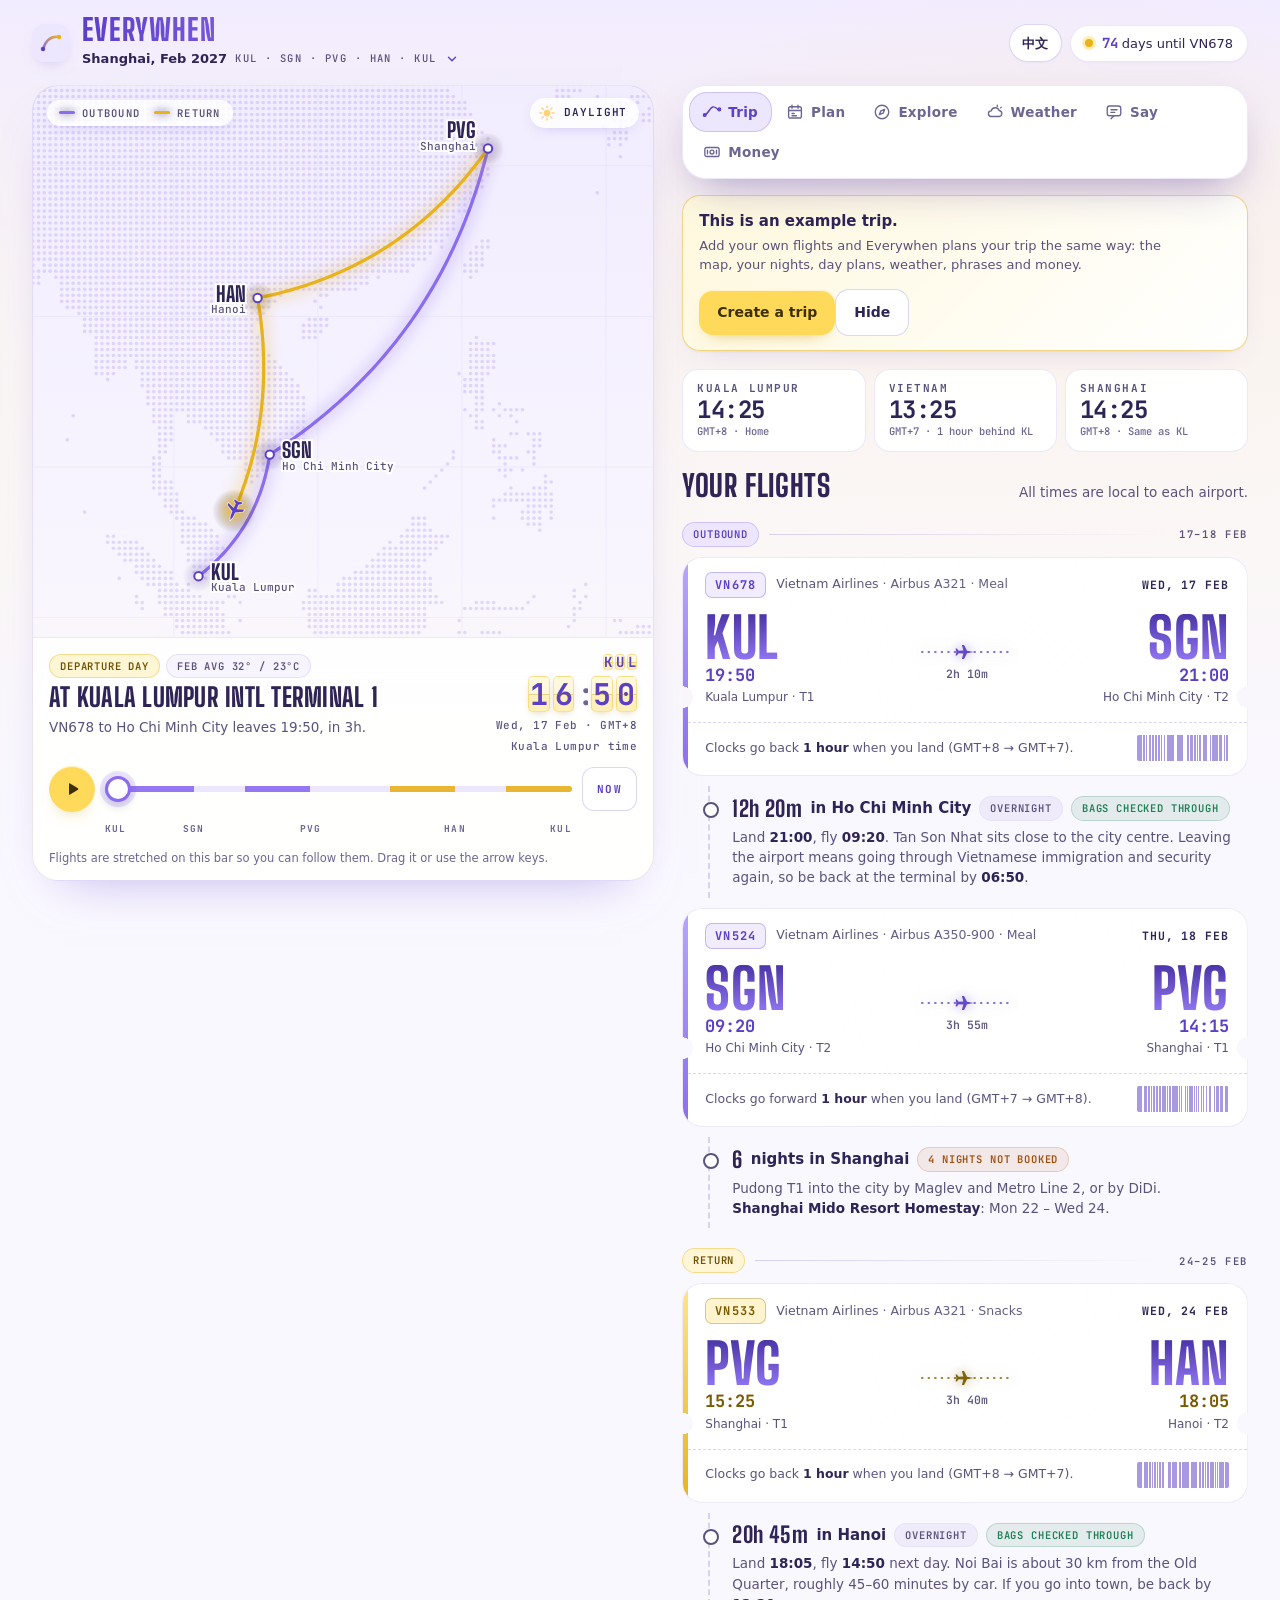
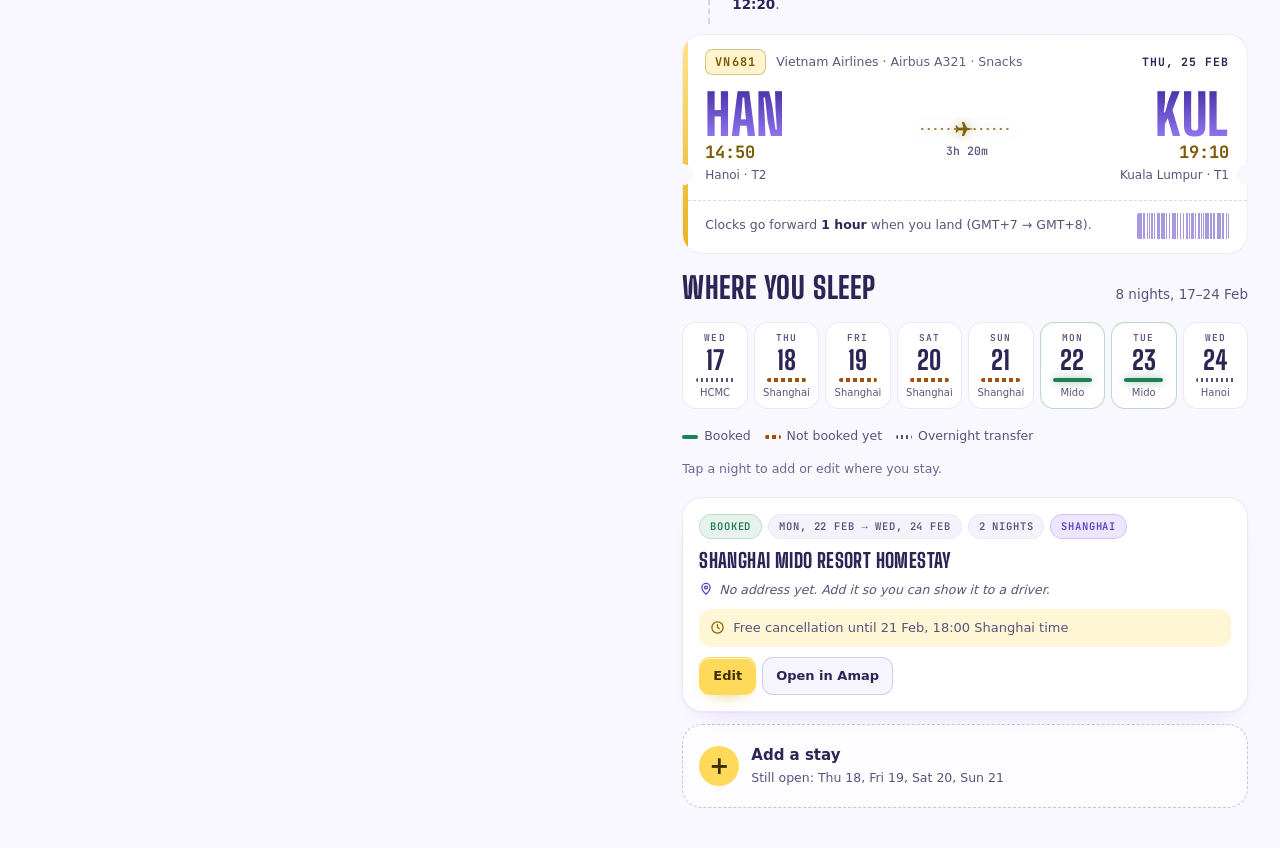
==== index.html @ 661fb52c "City guides: photos for most places, and guides retry when rate-limited - Wikipedia lookup also for " ====
<!doctype html>
<html lang="en">
<head>
<meta charset="utf-8">
<meta name="viewport" content="width=device-width, initial-scale=1, viewport-fit=cover">
<meta name="theme-color" content="#FAF8FF">
<meta name="apple-mobile-web-app-capable" content="yes">
<meta name="mobile-web-app-capable" content="yes">
<meta name="apple-mobile-web-app-title" content="Everywhen">
<meta name="apple-mobile-web-app-status-bar-style" content="default">
<link rel="manifest" href="manifest.webmanifest">
<link rel="apple-touch-icon" href="icons/apple-touch-icon.png">
<link rel="icon" type="image/png" sizes="192x192" href="icons/icon-192.png">
<style>:root{padding-top:env(safe-area-inset-top,0px)}[hidden]{display:none!important}img{max-width:100%}</style>
<title>Everywhen</title>
<meta name="description" content="An offline travel companion for KUL, Ho Chi Minh City, Shanghai and Hanoi.">
<style>
.leaflet-image-layer,.leaflet-layer,.leaflet-marker-icon,.leaflet-marker-shadow,.leaflet-pane,.leaflet-pane>canvas,.leaflet-pane>svg,.leaflet-tile,.leaflet-tile-container,.leaflet-zoom-box{position:absolute;left:0;top:0}.leaflet-container{overflow:hidden}.leaflet-marker-icon,.leaflet-marker-shadow,.leaflet-tile{-webkit-user-select:none;-moz-user-select:none;user-select:none;-webkit-user-drag:none}.leaflet-tile::selection{background:0 0}.leaflet-safari .leaflet-tile{image-rendering:-webkit-optimize-contrast}.leaflet-safari .leaflet-tile-container{width:1600px;height:1600px;-webkit-transform-origin:0 0}.leaflet-marker-icon,.leaflet-marker-shadow{display:block}.leaflet-container .leaflet-overlay-pane svg{max-width:none!important;max-height:none!important}.leaflet-container .leaflet-marker-pane img,.leaflet-container .leaflet-shadow-pane img,.leaflet-container .leaflet-tile,.leaflet-container .leaflet-tile-pane img,.leaflet-container img.leaflet-image-layer{max-width:none!important;max-height:none!important;width:auto;padding:0}.leaflet-container img.leaflet-tile{mix-blend-mode:plus-lighter}.leaflet-container.leaflet-touch-zoom{-ms-touch-action:pan-x pan-y;touch-action:pan-x pan-y}.leaflet-container.leaflet-touch-drag{-ms-touch-action:pinch-zoom;touch-action:none;touch-action:pinch-zoom}.leaflet-container.leaflet-touch-drag.leaflet-touch-zoom{-ms-touch-action:none;touch-action:none}.leaflet-container{-webkit-tap-highlight-color:transparent}.leaflet-container a{-webkit-tap-highlight-color:rgba(51,181,229,.4)}.leaflet-tile{filter:inherit;visibility:hidden}.leaflet-tile-loaded{visibility:inherit}.leaflet-zoom-box{width:0;height:0;-moz-box-sizing:border-box;box-sizing:border-box;z-index:800}.leaflet-overlay-pane svg{-moz-user-select:none}.leaflet-pane{z-index:400}.leaflet-tile-pane{z-index:200}.leaflet-overlay-pane{z-index:400}.leaflet-shadow-pane{z-index:500}.leaflet-marker-pane{z-index:600}.leaflet-tooltip-pane{z-index:650}.leaflet-popup-pane{z-index:700}.leaflet-map-pane canvas{z-index:100}.leaflet-map-pane svg{z-index:200}.leaflet-vml-shape{width:1px;height:1px}.lvml{behavior:url(#default#VML);display:inline-block;position:absolute}.leaflet-control{position:relative;z-index:800;pointer-events:visiblePainted;pointer-events:auto}.leaflet-bottom,.leaflet-top{position:absolute;z-index:1000;pointer-events:none}.leaflet-top{top:0}.leaflet-right{right:0}.leaflet-bottom{bottom:0}.leaflet-left{left:0}.leaflet-control{float:left;clear:both}.leaflet-right .leaflet-control{float:right}.leaflet-top .leaflet-control{margin-top:10px}.leaflet-bottom .leaflet-control{margin-bottom:10px}.leaflet-left .leaflet-control{margin-left:10px}.leaflet-right .leaflet-control{margin-right:10px}.leaflet-fade-anim .leaflet-popup{opacity:0;-webkit-transition:opacity .2s linear;-moz-transition:opacity .2s linear;transition:opacity .2s linear}.leaflet-fade-anim .leaflet-map-pane .leaflet-popup{opacity:1}.leaflet-zoom-animated{-webkit-transform-origin:0 0;-ms-transform-origin:0 0;transform-origin:0 0}svg.leaflet-zoom-animated{will-change:transform}.leaflet-zoom-anim .leaflet-zoom-animated{-webkit-transition:-webkit-transform .25s cubic-bezier(0,0,.25,1);-moz-transition:-moz-transform .25s cubic-bezier(0,0,.25,1);transition:transform .25s cubic-bezier(0,0,.25,1)}.leaflet-pan-anim .leaflet-tile,.leaflet-zoom-anim .leaflet-tile{-webkit-transition:none;-moz-transition:none;transition:none}.leaflet-zoom-anim .leaflet-zoom-hide{visibility:hidden}.leaflet-interactive{cursor:pointer}.leaflet-grab{cursor:-webkit-grab;cursor:-moz-grab;cursor:grab}.leaflet-crosshair,.leaflet-crosshair .leaflet-interactive{cursor:crosshair}.leaflet-control,.leaflet-popup-pane{cursor:auto}.leaflet-dragging .leaflet-grab,.leaflet-dragging .leaflet-grab .leaflet-interactive,.leaflet-dragging .leaflet-marker-draggable{cursor:move;cursor:-webkit-grabbing;cursor:-moz-grabbing;cursor:grabbing}.leaflet-image-layer,.leaflet-marker-icon,.leaflet-marker-shadow,.leaflet-pane>svg path,.leaflet-tile-container{pointer-events:none}.leaflet-image-layer.leaflet-interactive,.leaflet-marker-icon.leaflet-interactive,.leaflet-pane>svg path.leaflet-interactive,svg.leaflet-image-layer.leaflet-interactive path{pointer-events:visiblePainted;pointer-events:auto}.leaflet-container{background:#ddd;outline-offset:1px}.leaflet-container a{color:#0078a8}.leaflet-zoom-box{border:2px dotted #38f;background:rgba(255,255,255,.5)}.leaflet-container{font-family:"Helvetica Neue",Arial,Helvetica,sans-serif;font-size:12px;font-size:.75rem;line-height:1.5}.leaflet-bar{box-shadow:0 1px 5px rgba(0,0,0,.65);border-radius:4px}.leaflet-bar a{background-color:#fff;border-bottom:1px solid #ccc;width:26px;height:26px;line-height:26px;display:block;text-align:center;text-decoration:none;color:#000}.leaflet-bar a,.leaflet-control-layers-toggle{background-position:50% 50%;background-repeat:no-repeat;display:block}.leaflet-bar a:focus,.leaflet-bar a:hover{background-color:#f4f4f4}.leaflet-bar a:first-child{border-top-left-radius:4px;border-top-right-radius:4px}.leaflet-bar a:last-child{border-bottom-left-radius:4px;border-bottom-right-radius:4px;border-bottom:none}.leaflet-bar a.leaflet-disabled{cursor:default;background-color:#f4f4f4;color:#bbb}.leaflet-touch .leaflet-bar a{width:30px;height:30px;line-height:30px}.leaflet-touch .leaflet-bar a:first-child{border-top-left-radius:2px;border-top-right-radius:2px}.leaflet-touch .leaflet-bar a:last-child{border-bottom-left-radius:2px;border-bottom-right-radius:2px}.leaflet-control-zoom-in,.leaflet-control-zoom-out{font:bold 18px 'Lucida Console',Monaco,monospace;text-indent:1px}.leaflet-touch .leaflet-control-zoom-in,.leaflet-touch .leaflet-control-zoom-out{font-size:22px}.leaflet-control-layers{box-shadow:0 1px 5px rgba(0,0,0,.4);background:#fff;border-radius:5px}.leaflet-control-layers-toggle{background-image:url(images/layers.png);width:36px;height:36px}.leaflet-retina .leaflet-control-layers-toggle{background-image:url(images/layers-2x.png);background-size:26px 26px}.leaflet-touch .leaflet-control-layers-toggle{width:44px;height:44px}.leaflet-control-layers .leaflet-control-layers-list,.leaflet-control-layers-expanded .leaflet-control-layers-toggle{display:none}.leaflet-control-layers-expanded .leaflet-control-layers-list{display:block;position:relative}.leaflet-control-layers-expanded{padding:6px 10px 6px 6px;color:#333;background:#fff}.leaflet-control-layers-scrollbar{overflow-y:scroll;overflow-x:hidden;padding-right:5px}.leaflet-control-layers-selector{margin-top:2px;position:relative;top:1px}.leaflet-control-layers label{display:block;font-size:13px;font-size:1.08333em}.leaflet-control-layers-separator{height:0;border-top:1px solid #ddd;margin:5px -10px 5px -6px}.leaflet-default-icon-path{background-image:url(images/marker-icon.png)}.leaflet-container .leaflet-control-attribution{background:#fff;background:rgba(255,255,255,.8);margin:0}.leaflet-control-attribution,.leaflet-control-scale-line{padding:0 5px;color:#333;line-height:1.4}.leaflet-control-attribution a{text-decoration:none}.leaflet-control-attribution a:focus,.leaflet-control-attribution a:hover{text-decoration:underline}.leaflet-attribution-flag{display:inline!important;vertical-align:baseline!important;width:1em;height:.6669em}.leaflet-left .leaflet-control-scale{margin-left:5px}.leaflet-bottom .leaflet-control-scale{margin-bottom:5px}.leaflet-control-scale-line{border:2px solid #777;border-top:none;line-height:1.1;padding:2px 5px 1px;white-space:nowrap;-moz-box-sizing:border-box;box-sizing:border-box;background:rgba(255,255,255,.8);text-shadow:1px 1px #fff}.leaflet-control-scale-line:not(:first-child){border-top:2px solid #777;border-bottom:none;margin-top:-2px}.leaflet-control-scale-line:not(:first-child):not(:last-child){border-bottom:2px solid #777}.leaflet-touch .leaflet-bar,.leaflet-touch .leaflet-control-attribution,.leaflet-touch .leaflet-control-layers{box-shadow:none}.leaflet-touch .leaflet-bar,.leaflet-touch .leaflet-control-layers{border:2px solid rgba(0,0,0,.2);background-clip:padding-box}.leaflet-popup{position:absolute;text-align:center;margin-bottom:20px}.leaflet-popup-content-wrapper{padding:1px;text-align:left;border-radius:12px}.leaflet-popup-content{margin:13px 24px 13px 20px;line-height:1.3;font-size:13px;font-size:1.08333em;min-height:1px}.leaflet-popup-content p{margin:17px 0;margin:1.3em 0}.leaflet-popup-tip-container{width:40px;height:20px;position:absolute;left:50%;margin-top:-1px;margin-left:-20px;overflow:hidden;pointer-events:none}.leaflet-popup-tip{width:17px;height:17px;padding:1px;margin:-10px auto 0;pointer-events:auto;-webkit-transform:rotate(45deg);-moz-transform:rotate(45deg);-ms-transform:rotate(45deg);transform:rotate(45deg)}.leaflet-popup-content-wrapper,.leaflet-popup-tip{background:#fff;color:#333;box-shadow:0 3px 14px rgba(0,0,0,.4)}.leaflet-container a.leaflet-popup-close-button{position:absolute;top:0;right:0;border:none;text-align:center;width:24px;height:24px;font:16px/24px Tahoma,Verdana,sans-serif;color:#757575;text-decoration:none;background:0 0}.leaflet-container a.leaflet-popup-close-button:focus,.leaflet-container a.leaflet-popup-close-button:hover{color:#585858}.leaflet-popup-scrolled{overflow:auto}.leaflet-oldie .leaflet-popup-content-wrapper{-ms-zoom:1}.leaflet-oldie .leaflet-popup-tip{width:24px;margin:0 auto}.leaflet-oldie .leaflet-control-layers,.leaflet-oldie .leaflet-control-zoom,.leaflet-oldie .leaflet-popup-content-wrapper,.leaflet-oldie .leaflet-popup-tip{border:1px solid #999}.leaflet-div-icon{background:#fff;border:1px solid #666}.leaflet-tooltip{position:absolute;padding:6px;background-color:#fff;border:1px solid #fff;border-radius:3px;color:#222;white-space:nowrap;-webkit-user-select:none;-moz-user-select:none;-ms-user-select:none;user-select:none;pointer-events:none;box-shadow:0 1px 3px rgba(0,0,0,.4)}.leaflet-tooltip.leaflet-interactive{cursor:pointer;pointer-events:auto}.leaflet-tooltip-bottom:before,.leaflet-tooltip-left:before,.leaflet-tooltip-right:before,.leaflet-tooltip-top:before{position:absolute;pointer-events:none;border:6px solid transparent;background:0 0;content:""}.leaflet-tooltip-bottom{margin-top:6px}.leaflet-tooltip-top{margin-top:-6px}.leaflet-tooltip-bottom:before,.leaflet-tooltip-top:before{left:50%;margin-left:-6px}.leaflet-tooltip-top:before{bottom:0;margin-bottom:-12px;border-top-color:#fff}.leaflet-tooltip-bottom:before{top:0;margin-top:-12px;margin-left:-6px;border-bottom-color:#fff}.leaflet-tooltip-left{margin-left:-6px}.leaflet-tooltip-right{margin-left:6px}.leaflet-tooltip-left:before,.leaflet-tooltip-right:before{top:50%;margin-top:-6px}.leaflet-tooltip-left:before{right:0;margin-right:-12px;border-left-color:#fff}.leaflet-tooltip-right:before{left:0;margin-left:-12px;border-right-color:#fff}@media print{.leaflet-control{-webkit-print-color-adjust:exact;print-color-adjust:exact}}
@font-face{font-family:"Big Shoulders Display";src:url([data-uri]) format("woff2");font-weight:100 900;font-display:swap}
@font-face{font-family:"JetBrains Mono";src:url([data-uri]) format("woff2");font-weight:100 800;font-display:swap}
@property --sky-top{syntax:"<color>";inherits:true;initial-value:#D8CFFA}
@property --sky-bot{syntax:"<color>";inherits:true;initial-value:#F1ECFF}
@property --sun-glow{syntax:"<color>";inherits:true;initial-value:rgba(255,200,220,0)}

/* One deliberate world: "Lilac & Butter" — a light, clean app in soft purple and pale yellow, with a butter-yellow flip board. */
:root{
  color-scheme:light;
  --bg:#FAF8FF;
  --glass:rgba(255,255,255,.94); --glass-2:rgba(255,255,255,.82); --glass-3:rgba(139,108,240,.07);
  --line:rgba(120,96,210,.14); --line-2:rgba(120,96,210,.26);
  --ink:#2E2455; --muted:#5B527C; --dim:#6E6592;
  --out:#5B3FC4; --out-2:#9B7CF5; --out-soft:rgba(139,108,240,.12);
  --ret:#7A5A00; --ret-2:#FFD95A; --ret-soft:rgba(255,217,90,.3);
  --gold:#FFD95A; --gold-deep:#E8B21A; --lilac:#EDE6FF; --lilac-2:#DDD1FF; --butter:#FFF6D6;
  --plum:#5B3FC4; --plum-2:#8B6CF0;
  --route-out:#8B6CF0; --route-ret:#E8B21A;
  --good:#1D7F53; --good-soft:rgba(29,127,83,.1); --warn:#A34E0A; --warn-soft:rgba(163,78,10,.09);
  --focus:#6B4EE0; --scrim:rgba(46,36,85,.35);
  --sea:rgba(0,0,0,0); --land:rgba(139,108,240,.22); --grid:rgba(139,108,240,.07); --surface:#FFFFFF;
  --sky-top:#F1ECFF; --sky-bot:#FFFDF7; --sun-glow:rgba(255,230,150,0); --night:0;
  --shadow:0 1px 2px rgba(46,36,85,.04),0 12px 30px -18px rgba(120,96,210,.3);
  --f-sans:system-ui,-apple-system,"Segoe UI Variable Text","Segoe UI",Roboto,"Helvetica Neue",Arial,"PingFang SC","Microsoft YaHei",sans-serif;
  --f-display:"Big Shoulders Display","Arial Narrow","Roboto Condensed",system-ui,sans-serif;
  --f-mono:"JetBrains Mono",ui-monospace,"SF Mono","Cascadia Mono",Consolas,monospace;
  --f-cjk:"PingFang SC","Hiragino Sans GB","Microsoft YaHei","Noto Sans CJK SC","Source Han Sans SC",sans-serif;
  --r:18px; --ease:cubic-bezier(.2,.8,.2,1); --spring:cubic-bezier(.34,1.56,.64,1);
}
*{box-sizing:border-box}
html,body{height:100%}
body{margin:0;background:var(--bg);color:var(--ink);font:15px/1.5 var(--f-sans);-webkit-font-smoothing:antialiased;-webkit-tap-highlight-color:transparent;overflow-x:hidden}
button,input,textarea,select{font:inherit;color:inherit}
button{cursor:pointer}
:focus-visible{outline:2px solid var(--focus);outline-offset:3px;border-radius:8px}
h1,h2,h3{margin:0;text-wrap:balance}
p{margin:0}
::selection{background:rgba(122,79,224,.35)}
.mono{font-family:var(--f-mono);font-variant-numeric:tabular-nums}
.eyebrow{font:600 10.5px/1.2 var(--f-mono);letter-spacing:.16em;text-transform:uppercase;color:var(--muted)}
.sr{position:absolute;width:1px;height:1px;overflow:hidden;clip:rect(0 0 0 0);white-space:nowrap}

/* ---------- living sky ---------- */
.sky{position:fixed;inset:0;z-index:0;pointer-events:none;background:linear-gradient(180deg,var(--sky-top) 0%,var(--sky-bot) 62%,#EFE9FE 100%);transition:--sky-top 1.2s var(--ease),--sky-bot 1.2s var(--ease),--sun-glow 1.2s var(--ease)}
.sky.live{transition:none}
.sky::before{content:"";position:absolute;inset:0;background:radial-gradient(60% 45% at var(--sun-x,75%) var(--sun-y,18%),var(--sun-glow),transparent 70%)}
.sky::after{content:"";position:absolute;inset:0;background:radial-gradient(120% 70% at 50% 110%,rgba(239,233,254,.9),transparent 60%),linear-gradient(180deg,transparent 40%,rgba(239,233,254,.55))}
#stars{position:absolute;inset:0;width:100%;height:100%;opacity:var(--night);transition:opacity 1.2s var(--ease)}
.twinkle{position:absolute;width:2px;height:2px;border-radius:50%;background:#fff;box-shadow:0 0 6px 1px rgba(255,255,255,.7);opacity:calc(var(--night) * .9);animation:tw 3.2s ease-in-out infinite}
@keyframes tw{0%,100%{transform:scale(.6);opacity:calc(var(--night) * .25)}50%{transform:scale(1.25);opacity:calc(var(--night) * .95)}}
#fx{position:fixed;inset:0;width:100%;height:100%;pointer-events:none;z-index:80}

/* ---------- shell ---------- */
.app{position:relative;z-index:1;max-width:1440px;margin:0 auto;padding-inline:16px;padding-block:0 calc(104px + env(safe-area-inset-bottom,0px))}
.top{display:flex;align-items:center;justify-content:space-between;gap:12px;padding-block:16px 14px;flex-wrap:wrap}
.brand{display:flex;align-items:center;gap:12px;min-width:0}
.mark{width:38px;height:38px;flex:none;border-radius:12px;background:linear-gradient(145deg,rgba(122,79,224,.22),rgba(224,161,0,.18));border:1px solid var(--line-2);display:grid;place-items:center;box-shadow:0 8px 24px -8px rgba(179,90,217,.55)}
.mark svg{width:24px;height:24px}
.brand h1{font:800 30px/.9 var(--f-display);letter-spacing:.04em;text-transform:uppercase;background:linear-gradient(90deg,#5B3FC4 0%,#8B6CF0 65%,#C9A227 100%);-webkit-background-clip:text;background-clip:text;color:transparent}
.brand .route{display:block;font:500 10.5px/1.4 var(--f-mono);color:var(--muted);letter-spacing:.14em;margin-top:3px}
.count{display:inline-flex;align-items:center;gap:9px;padding:8px 14px;border-radius:999px;background:var(--glass);border:1px solid var(--line);backdrop-filter:blur(16px) saturate(140%);-webkit-backdrop-filter:blur(16px) saturate(140%);font-size:13px;white-space:nowrap}
.count .dot{width:8px;height:8px;border-radius:50%;background:var(--out);box-shadow:0 0 0 0 rgba(122,79,224,.6);animation:ping 2.2s var(--ease) infinite}
@keyframes ping{0%{box-shadow:0 0 0 0 rgba(122,79,224,.55)}70%,100%{box-shadow:0 0 0 10px rgba(122,79,224,0)}}
.count b{font:700 14px/1 var(--f-mono);color:var(--out)}

.layout{display:grid;gap:18px}
.side{min-width:0}
.panel{display:grid;gap:18px;min-width:0}
.panel[hidden]{display:none!important}
.panel.enter>*{animation:rise .5s var(--ease) both;animation-delay:calc(min(var(--i,0),8) * 45ms)}
@keyframes rise{from{opacity:0;transform:translateY(14px)}to{opacity:1;transform:none}}

.glass{background:var(--glass);border:1px solid var(--line);border-radius:var(--r);backdrop-filter:blur(18px) saturate(140%);-webkit-backdrop-filter:blur(18px) saturate(140%);box-shadow:var(--shadow)}

/* ---------- stage (map) ---------- */
.stage{position:relative;border:1px solid var(--line);border-radius:26px;overflow:hidden;display:flex;flex-direction:column;background:linear-gradient(180deg,rgba(104,72,200,.03),rgba(255,255,255,0.7));box-shadow:0 30px 80px -30px rgba(64,38,140,0.36),0 1px 0 rgba(255,255,255,.08) inset}
.map-wrap{position:relative;height:clamp(320px,54vh,470px)}
#map{position:absolute;inset:0;width:100%;height:100%;display:block}
.map-legend{position:absolute;left:14px;top:14px;display:flex;gap:14px;font:600 10.5px/1 var(--f-mono);letter-spacing:.12em;text-transform:uppercase;color:var(--muted);pointer-events:none;padding:8px 12px;border-radius:999px;background:rgba(42,27,85,.45);backdrop-filter:blur(8px);-webkit-backdrop-filter:blur(8px)}
.map-legend span{display:inline-flex;align-items:center;gap:7px}
.map-legend i{width:16px;height:3px;border-radius:2px;display:inline-block;box-shadow:0 0 8px currentColor}
.sunmoon{position:absolute;right:14px;top:12px;display:flex;align-items:center;gap:8px;padding:6px 12px 6px 8px;border-radius:999px;background:rgba(42,27,85,.45);backdrop-filter:blur(8px);-webkit-backdrop-filter:blur(8px);font:600 11px/1 var(--f-mono);letter-spacing:.08em;color:var(--ink);text-transform:uppercase}
.sunmoon svg{width:18px;height:18px}
.readout{background:var(--glass);backdrop-filter:blur(22px) saturate(150%);-webkit-backdrop-filter:blur(22px) saturate(150%);border-top:1px solid var(--line);padding:16px 16px 12px;display:grid;gap:12px}
.ro-head{display:flex;justify-content:space-between;align-items:flex-start;gap:14px}
.ro-phase{display:flex;align-items:center;gap:6px;flex-wrap:wrap}
.ro-title{font:800 26px/1.02 var(--f-display);letter-spacing:.01em;text-transform:uppercase}
.ro-sub{color:var(--muted);font-size:13.5px}
.board{flex:none;display:grid;justify-items:end;gap:6px}
.flap{display:flex;gap:3px}
.flap .c{position:relative;width:.72em;height:1.18em;display:grid;place-items:center;font:700 30px/1 var(--f-mono);color:#FFC93C;background:linear-gradient(180deg,#170C3F 0 49%,#0E0729 51% 100%);border-radius:5px;box-shadow:0 1px 0 rgba(255,255,255,.08) inset,0 4px 10px -4px rgba(64,38,140,0.36);overflow:hidden}
.flap .c::after{content:"";position:absolute;left:0;right:0;top:50%;height:1px;background:rgba(0,0,0,.55);box-shadow:0 1px 0 rgba(255,255,255,.05)}
.flap .c.sep{width:.36em;background:none;box-shadow:none;color:var(--muted)}
.flap .c.sep::after{display:none}
.flap .c.go{animation:flap .16s var(--ease)}
@keyframes flap{0%{transform:perspective(200px) rotateX(0);filter:brightness(1)}50%{transform:perspective(200px) rotateX(-80deg);filter:brightness(1.8)}100%{transform:perspective(200px) rotateX(0);filter:brightness(1)}}
.board .small{font:500 11px/1.4 var(--f-mono);color:var(--muted);text-align:right;letter-spacing:.04em}
.scrub-row{display:flex;align-items:center;gap:10px}
.icon-btn{flex:none;width:46px;height:46px;border-radius:50%;border:0;background:linear-gradient(145deg,var(--out),var(--out-2));display:grid;place-items:center;color:#FFFFFF;box-shadow:0 10px 26px -8px rgba(179,90,217,.75),0 1px 0 rgba(255,255,255,.4) inset;transition:transform .2s var(--spring)}
.icon-btn:hover{transform:scale(1.06)}
.icon-btn:active{transform:scale(.94)}
.icon-btn svg{width:18px;height:18px}
.text-btn{flex:none;height:44px;padding:0 14px;border-radius:12px;border:1px solid var(--line-2);background:var(--glass-3);font:700 11px/1 var(--f-mono);letter-spacing:.14em;text-transform:uppercase;color:var(--ink);transition:background .2s}
.text-btn:hover{background:rgba(104,72,200,.1)}
.track{position:relative;flex:1;min-width:0;height:44px}
.track-bar{position:absolute;left:0;right:0;top:19px;height:6px;border-radius:3px;background:rgba(104,72,200,.1);overflow:hidden}
.track-bar i{position:absolute;top:0;bottom:0;opacity:.9}
.track-bar b{position:absolute;left:0;top:0;bottom:0;width:var(--p,0%);background:linear-gradient(90deg,rgba(104,72,200,.0),rgba(104,72,200,.35));pointer-events:none}
#scrub{position:absolute;inset:0;width:100%;height:100%;margin:0;background:transparent;-webkit-appearance:none;appearance:none;cursor:grab;touch-action:pan-y}
#scrub:active{cursor:grabbing}
#scrub::-webkit-slider-runnable-track{height:44px;background:transparent}
#scrub::-moz-range-track{height:44px;background:transparent}
#scrub::-webkit-slider-thumb{-webkit-appearance:none;width:26px;height:26px;margin-top:9px;border-radius:50%;background:radial-gradient(circle at 35% 30%,#fff,#E9ECFF 60%,#C9CFF5);border:0;box-shadow:0 0 0 5px rgba(255,255,255,.14),0 6px 16px rgba(64,38,140,0.225)}
#scrub::-moz-range-thumb{width:24px;height:24px;border-radius:50%;background:#fff;border:0;box-shadow:0 0 0 5px rgba(255,255,255,.14),0 6px 16px rgba(64,38,140,0.225)}
#scrub:focus-visible{outline:none}
#scrub:focus-visible::-webkit-slider-thumb{box-shadow:0 0 0 5px var(--focus)}
#scrub:focus-visible::-moz-range-thumb{box-shadow:0 0 0 5px var(--focus)}
.ticks{position:relative;height:14px;font:700 9.5px/1 var(--f-mono);letter-spacing:.12em;color:var(--dim)}
.ticks span{position:absolute;top:0;transform:translateX(-50%);white-space:nowrap}
.ticks span:first-child{transform:none}
.ticks span:last-child{transform:translateX(-100%)}
.scale-note{font-size:11.5px;color:var(--dim)}

/* ---------- chips ---------- */
.chip{display:inline-flex;align-items:center;gap:6px;padding:4px 10px;border-radius:999px;font:600 10.5px/1.4 var(--f-mono);letter-spacing:.08em;text-transform:uppercase;background:rgba(104,72,200,.07);color:var(--muted);white-space:nowrap;border:1px solid rgba(104,72,200,.05)}
.chip.out{background:var(--out-soft);color:var(--out);border-color:rgba(122,79,224,.2)}
.chip.ret{background:var(--ret-soft);color:var(--ret);border-color:rgba(224,161,0,.2)}
.chip.good{background:var(--good-soft);color:var(--good);border-color:rgba(29,127,83,.2)}
.chip.warn{background:var(--warn-soft);color:var(--warn);border-color:rgba(165,86,10,.2)}

/* ---------- clocks ---------- */
.clocks{display:grid;grid-template-columns:repeat(3,1fr);gap:8px}
.clock{padding:12px 14px;display:grid;gap:2px;min-width:0;background:var(--glass);border:1px solid var(--line);border-radius:16px;backdrop-filter:blur(16px);-webkit-backdrop-filter:blur(16px);position:relative;overflow:hidden}
.clock::before{content:"";position:absolute;right:-18px;top:-18px;width:60px;height:60px;border-radius:50%;background:var(--cg,rgba(122,79,224,.18));filter:blur(14px)}
.clock .t{font:700 24px/1.1 var(--f-mono);letter-spacing:-.02em;font-variant-numeric:tabular-nums}
.clock .n{font:700 11px/1.2 var(--f-mono);letter-spacing:.14em;text-transform:uppercase;color:var(--muted);white-space:nowrap;overflow:hidden;text-overflow:ellipsis}
.clock .d{font:500 10.5px/1.3 var(--f-mono);color:var(--dim)}

/* ---------- section heads ---------- */
.sec-head{display:flex;align-items:baseline;justify-content:space-between;gap:12px;flex-wrap:wrap}
.sec-head h2{font:800 30px/1 var(--f-display);letter-spacing:.02em;text-transform:uppercase}
.sec-head p{color:var(--muted);font-size:13.5px}

/* ---------- boarding passes ---------- */
.journey{display:grid;gap:10px}
.dir-label{display:flex;align-items:center;gap:10px;margin-top:10px}
.dir-label .line{flex:1;height:1px;background:linear-gradient(90deg,var(--line-2),transparent)}
.pass{--c:var(--out);--c2:var(--out-2);--cs:var(--out-soft);position:relative;border-radius:20px;background:var(--glass);border:1px solid var(--line);backdrop-filter:blur(18px) saturate(150%);-webkit-backdrop-filter:blur(18px) saturate(150%);box-shadow:var(--shadow);overflow:hidden;transform-style:preserve-3d;transition:transform .5s var(--ease),box-shadow .3s;
  -webkit-mask:radial-gradient(circle 11px at 0 64%,#0000 98%,#000) left/51% 100% no-repeat,radial-gradient(circle 11px at 100% 64%,#0000 98%,#000) right/51% 100% no-repeat;
  mask:radial-gradient(circle 11px at 0 64%,#0000 98%,#000) left/51% 100% no-repeat,radial-gradient(circle 11px at 100% 64%,#0000 98%,#000) right/51% 100% no-repeat}
.pass.ret{--c:var(--ret);--c2:var(--ret-2);--cs:var(--ret-soft)}
.pass::before{content:"";position:absolute;inset:0 auto 0 0;width:5px;background:linear-gradient(180deg,var(--c),var(--c2))}
.pass::after{content:"";position:absolute;inset:0;background:radial-gradient(420px circle at var(--mx,50%) var(--my,0%),rgba(255,255,255,.13),transparent 45%),linear-gradient(115deg,transparent 30%,rgba(255,255,255,.06) 45%,transparent 60%);opacity:var(--sheen,.5);pointer-events:none;transition:opacity .3s}
.pass:hover{--sheen:1}
.pass-top{display:flex;align-items:center;gap:10px;padding:14px 18px 12px 22px;flex-wrap:wrap}
.pass-top .flt{font:700 12px/1 var(--f-mono);letter-spacing:.1em;color:var(--c);background:var(--cs);padding:6px 9px;border-radius:7px;border:1px solid color-mix(in srgb,var(--c) 30%,transparent)}
.pass-top .meta{color:var(--muted);font-size:12.5px;flex:1;min-width:140px}
.pass-top .date{font:700 11.5px/1 var(--f-mono);color:var(--ink);letter-spacing:.08em;text-transform:uppercase}
.pass-main{display:grid;grid-template-columns:1fr auto 1fr;align-items:center;gap:10px;padding:4px 18px 16px 22px}
.pt{display:grid;gap:3px;min-width:0}
.pt.r{text-align:right}
.iata{font:800 56px/.86 var(--f-display);letter-spacing:.01em;background:linear-gradient(180deg,#4B35A8,#9277F2);-webkit-background-clip:text;background-clip:text;color:transparent}
.pt .time{font:700 17px/1.2 var(--f-mono);font-variant-numeric:tabular-nums;color:var(--c)}
.pt .where{font-size:12px;color:var(--muted)}
.mid{display:grid;justify-items:center;gap:5px;color:var(--c);min-width:74px}
.mid svg{width:96px;height:22px;max-width:100%;filter:drop-shadow(0 0 6px color-mix(in srgb,var(--c) 60%,transparent))}
.mid span{font:600 11.5px/1 var(--f-mono);color:var(--muted)}
.pass-foot{display:flex;gap:12px;align-items:center;justify-content:space-between;padding:12px 18px 14px 22px;border-top:1px dashed var(--line-2);font-size:12.5px;color:var(--muted)}
.pass-foot b{color:var(--ink);font-weight:600}
.barcode{flex:none;height:26px;width:92px;opacity:.75;background:var(--bc);background-size:100% 100%;border-radius:2px}

.hop{margin-left:26px;padding:10px 16px 10px 22px;border-left:2px dashed var(--line-2);display:grid;gap:6px;position:relative}
.hop::before{content:"";position:absolute;left:-7px;top:16px;width:12px;height:12px;border-radius:50%;background:var(--bg);border:2px solid var(--muted)}
.hop-title{display:flex;align-items:center;gap:8px;flex-wrap:wrap;font-weight:650}
.hop-title .mono{font:800 22px/1 var(--f-display);letter-spacing:.02em}
.hop p{font-size:13.5px;color:var(--muted);max-width:62ch}
.hop p b{color:var(--ink);font-weight:600}

/* ---------- stays ---------- */
.nights{display:grid;grid-template-columns:repeat(8,minmax(0,1fr));gap:6px}
.night{border-radius:14px;padding:10px 4px 9px;border:1px solid var(--line);background:var(--glass);backdrop-filter:blur(14px);-webkit-backdrop-filter:blur(14px);display:grid;gap:5px;justify-items:center;text-align:center;min-width:0;position:relative;overflow:hidden}
.night .dd{font:800 26px/1 var(--f-display)}
.night .dw{font:600 9.5px/1 var(--f-mono);letter-spacing:.12em;text-transform:uppercase;color:var(--muted)}
.night .st{width:70%;height:4px;border-radius:2px;background:var(--line)}
.night.booked{border-color:rgba(29,127,83,.3)}
.night.booked .st{background:var(--good);box-shadow:0 0 10px var(--good)}
.night.open .st{background:repeating-linear-gradient(90deg,var(--warn) 0 4px,transparent 4px 7px)}
.night.transit .st{background:repeating-linear-gradient(90deg,var(--muted) 0 2px,transparent 2px 5px)}
.night .pl{font-size:10px;color:var(--muted);line-height:1.2;overflow:hidden;text-overflow:ellipsis;white-space:nowrap;max-width:100%}
.legend{display:flex;gap:14px;flex-wrap:wrap;font-size:12.5px;color:var(--muted)}
.legend span{display:inline-flex;gap:6px;align-items:center}
.legend i{width:16px;height:4px;border-radius:2px;display:inline-block}

/* ---------- segmented controls ---------- */
.seg{position:relative;display:inline-flex;padding:4px;border-radius:14px;background:rgba(104,72,200,.06);border:1px solid var(--line);gap:2px;flex-wrap:wrap;backdrop-filter:blur(12px);-webkit-backdrop-filter:blur(12px)}
.seg button{position:relative;border:0;background:transparent;padding:9px 15px;border-radius:10px;font-weight:600;font-size:14px;color:var(--muted);transition:color .2s,background .25s var(--ease);min-height:40px}
.seg button:hover{color:var(--ink)}
.seg button[aria-pressed="true"]{background:linear-gradient(180deg,rgba(104,72,200,.16),rgba(104,72,200,.08));color:var(--ink);box-shadow:0 1px 0 rgba(255,255,255,.18) inset,0 6px 16px -8px rgba(64,38,140,0.315)}

/* ---------- forms & buttons ---------- */
.addr{padding:18px;display:grid;gap:12px}
.addr-grid{display:grid;gap:10px}
.field{display:grid;gap:6px}
.field label{font:600 10.5px/1.2 var(--f-mono);letter-spacing:.12em;text-transform:uppercase;color:var(--muted)}
.field input,.field textarea{width:100%;padding:12px 14px;border-radius:12px;border:1px solid var(--line-2);background:rgba(255,255,255,0.7);font-size:15px;transition:border-color .2s,box-shadow .2s}
.field textarea{min-height:68px;resize:vertical;font-family:var(--f-cjk),var(--f-sans)}
.field input:focus,.field textarea:focus{outline:none;border-color:var(--out);box-shadow:0 0 0 4px var(--out-soft)}
.hint{font-size:12.5px;color:var(--dim)}
.btn{display:inline-flex;align-items:center;justify-content:center;gap:8px;padding:12px 18px;min-height:44px;border-radius:14px;border:0;background:linear-gradient(145deg,var(--out),var(--out-2));color:#FFFFFF;font-weight:700;font-size:14px;box-shadow:0 10px 26px -10px rgba(179,90,217,.8),0 1px 0 rgba(255,255,255,.35) inset;transition:transform .2s var(--spring),filter .2s}
.btn:hover{filter:brightness(1.06)}
.btn:active{transform:scale(.96)}
.btn:disabled{opacity:.4;cursor:not-allowed;box-shadow:none}
.btn.ghost{background:rgba(104,72,200,.08);color:var(--ink);box-shadow:0 1px 0 rgba(255,255,255,.1) inset;border:1px solid var(--line)}
.btn svg{width:18px;height:18px}
.sbtn{display:inline-flex;align-items:center;gap:6px;min-height:38px;padding:0 13px;border-radius:11px;border:1px solid var(--line-2);background:rgba(104,72,200,.06);font-size:13px;font-weight:600;color:var(--ink);transition:background .2s,transform .2s var(--spring)}
.sbtn:hover{background:rgba(104,72,200,.12)}
.sbtn:active{transform:scale(.95)}
.sbtn svg{width:15px;height:15px}
.sbtn.primary{background:linear-gradient(145deg,var(--out),var(--out-2));color:#FFFFFF;border-color:transparent}
.sbtn.on{background:var(--good-soft);color:var(--good);border-color:rgba(29,127,83,.3)}
.sel{min-height:38px;border-radius:11px;border:1px solid var(--line-2);background:rgba(255,255,255,0.84);padding:0 8px;font-size:13px;max-width:100%}

/* ---------- say ---------- */
.group{display:grid;gap:10px}
.group h3{font:600 10.5px/1.2 var(--f-mono);letter-spacing:.16em;text-transform:uppercase;color:var(--muted);margin-top:6px;display:flex;align-items:center;gap:10px}
.group h3::after{content:"";flex:1;height:1px;background:linear-gradient(90deg,var(--line-2),transparent)}
.cards{display:grid;grid-template-columns:repeat(auto-fill,minmax(230px,1fr));gap:8px}
.phrase{text-align:left;border:1px solid var(--line);background:var(--glass);backdrop-filter:blur(14px);-webkit-backdrop-filter:blur(14px);border-radius:16px;padding:14px 16px;display:grid;gap:5px;transition:transform .3s var(--spring),border-color .2s,background .2s;position:relative;overflow:hidden}
.phrase::after{content:"";position:absolute;right:12px;top:12px;width:22px;height:22px;border-radius:50%;background:rgba(104,72,200,.07) url("data:image/svg+xml,%3Csvg xmlns='http://www.w3.org/2000/svg' viewBox='0 0 24 24' fill='none' stroke='%23B7BDDC' stroke-width='2' stroke-linecap='round'%3E%3Cpath d='M15 3h6v6M21 3l-7 7M9 21H3v-6M3 21l7-7'/%3E%3C/svg%3E") center/12px no-repeat;opacity:.7}
.phrase:hover{transform:translateY(-2px);border-color:var(--line-2);background:rgba(255,255,255,.75)}
.phrase .en{font-size:12.5px;color:var(--muted);padding-right:26px}
.phrase .lo{font:600 20px/1.35 var(--f-cjk),var(--f-sans)}
.phrase .ro{font-size:12.5px;color:var(--out);font-style:italic}
.sos{display:grid;grid-template-columns:repeat(3,1fr);gap:8px}
.sos div{background:linear-gradient(160deg,rgba(196,48,96,.16),rgba(196,48,96,.04));border:1px solid rgba(196,48,96,.25);border-radius:16px;padding:12px 14px;display:grid;gap:2px}
.sos b{font:800 34px/1 var(--f-display);color:#B3264F}
.sos span{font-size:12.5px;color:var(--muted)}

/* ---------- show overlay ---------- */
.show{position:fixed;inset:0;z-index:90;background:var(--scrim);backdrop-filter:blur(10px);-webkit-backdrop-filter:blur(10px);display:grid;place-items:center;padding:16px;padding-top:calc(16px + env(safe-area-inset-top,0px));padding-bottom:calc(16px + env(safe-area-inset-bottom,0px));animation:fadeIn .25s var(--ease)}
@keyframes fadeIn{from{opacity:0}}
.show-card{background:#FFFBF1;color:#111;width:min(920px,100%);max-height:100%;overflow:auto;border-radius:28px;padding:clamp(22px,4vw,48px);display:grid;gap:18px;box-shadow:0 40px 100px rgba(64,38,140,0.27);animation:sheet .45s var(--spring);position:relative}
.show-card::before{content:"";position:absolute;left:0;right:0;top:0;height:8px;border-radius:28px 28px 0 0;background:linear-gradient(90deg,var(--out),var(--ret))}
@keyframes sheet{from{opacity:0;transform:translateY(40px) scale(.97)}}
.show-top{display:flex;justify-content:space-between;align-items:center;gap:10px}
.show-top .eyebrow{color:#5b5b66}
.show-text{font:700 clamp(40px,9vw,92px)/1.15 var(--f-cjk),var(--f-sans);letter-spacing:.01em;word-break:break-word;overflow-wrap:anywhere}
.show-text.long{font-size:clamp(28px,6vw,56px)}
.show-ro{font-size:clamp(16px,2.4vw,22px);color:#4a4a55;font-style:italic}
.show-en{font-size:15px;color:#4a4a55;border-top:1px solid #e2dfd4;padding-top:12px}
.show-actions{display:flex;gap:8px;flex-wrap:wrap}
.show-actions .btn{background:#111;color:#FFFBF1;box-shadow:none}
.show-actions .btn.ghost,.show-top .btn.ghost{background:#efe9da;color:#111;border:0}
.show-msg{font-size:13.5px;color:#7a3d00;min-height:1.2em}
.show-card :focus-visible{outline-color:#2f4bd0}

/* ---------- money ---------- */
.conv{padding:20px;display:grid;gap:18px;position:relative;overflow:hidden}
.conv::before{content:"";position:absolute;right:-60px;top:-60px;width:220px;height:220px;border-radius:50%;background:radial-gradient(circle,rgba(122,79,224,.22),transparent 65%);pointer-events:none}
.conv-in{display:flex;align-items:center;gap:10px;border:1px solid var(--line-2);border-radius:16px;padding:6px 6px 6px 16px;background:rgba(255,255,255,0.78);transition:border-color .2s,box-shadow .2s}
.conv-in:focus-within{border-color:var(--out);box-shadow:0 0 0 4px var(--out-soft)}
.conv-in .cur{font:700 13px/1 var(--f-mono);color:var(--out);letter-spacing:.08em}
.conv-in input{flex:1;min-width:0;border:0;background:transparent;font:700 28px/1.3 var(--f-mono);padding:6px 0;outline:none}
.swap{min-height:44px;padding:0 14px;border-radius:12px;border:1px solid var(--line-2);background:rgba(104,72,200,.07);font:700 11px/1 var(--f-mono);letter-spacing:.08em;white-space:nowrap}
.conv-out{display:grid;gap:6px;position:relative}
.amt-src{font:700 22px/1.2 var(--f-mono);font-variant-numeric:tabular-nums;overflow-wrap:anywhere}
.amt-src .z{opacity:.32}
.amt-src .u{font-size:12px;color:var(--muted);margin-left:6px;font-weight:600;letter-spacing:.08em}
.amt-words{font-size:13.5px;color:var(--muted)}
.amt-dst{font:800 clamp(64px,13vw,96px)/.9 var(--f-display);letter-spacing:.01em;font-variant-numeric:tabular-nums;background:linear-gradient(180deg,#5B3FC4 25%,#A58BFF);-webkit-background-clip:text;background-clip:text;color:transparent;overflow-wrap:anywhere}
.amt-dst small{font-size:.4em;letter-spacing:.06em;margin-right:.25em;font-weight:700}
.conv-err{color:var(--warn);font-size:14px}
.notes{display:grid;grid-template-columns:repeat(3,1fr);gap:8px}
.note{border:1px solid var(--line);background:linear-gradient(135deg,color-mix(in srgb,var(--nc) 30%,transparent),rgba(255,255,255,.7) 70%);border-radius:14px;padding:12px 14px;text-align:left;display:grid;gap:3px;position:relative;overflow:hidden;min-height:68px;transition:transform .3s var(--spring),border-color .2s}
.note::after{content:"";position:absolute;right:-14px;bottom:-14px;width:54px;height:54px;border-radius:50%;border:2px solid color-mix(in srgb,var(--nc) 55%,transparent);opacity:.7}
.note b{font:700 16px/1.2 var(--f-mono)}
.note span{font-size:12.5px;color:var(--muted);font-variant-numeric:tabular-nums}
.note:hover{transform:translateY(-2px);border-color:var(--line-2)}
.callout{border-radius:16px;padding:13px 15px;background:var(--warn-soft);border:1px solid rgba(165,86,10,.25);color:var(--ink);font-size:13.5px;display:flex;gap:10px;align-items:flex-start}
.callout svg{flex:none;width:18px;height:18px;color:var(--warn);margin-top:1px}
.rates{padding:18px;display:grid;gap:12px}
.rates-row{display:grid;grid-template-columns:1fr 1fr;gap:10px}
.rate-in{display:flex;align-items:center;gap:8px;border:1px solid var(--line-2);border-radius:12px;padding:0 12px;background:rgba(255,255,255,0.78)}
.rate-in:focus-within{border-color:var(--out);box-shadow:0 0 0 4px var(--out-soft)}
.rate-in span{font:600 11.5px/1 var(--f-mono);color:var(--muted);white-space:nowrap}
.rate-in input{flex:1;min-width:0;border:0;background:transparent;padding:12px 0;font:700 16px/1 var(--f-mono);outline:none;text-align:right}
.rates-foot{display:flex;align-items:center;justify-content:space-between;gap:10px;flex-wrap:wrap}
.status{font-size:12.5px;color:var(--muted)}
.status.err{color:var(--warn)}
.status.ok{color:var(--good)}

/* ---------- prep ---------- */
.prog{display:flex;align-items:center;gap:16px;padding:16px 18px}
.prog svg{width:60px;height:60px;flex:none;transform:rotate(-90deg);filter:drop-shadow(0 0 8px rgba(29,127,83,.35))}
.prog .ring-bg{stroke:rgba(255,255,255,.08)}
.prog .ring{stroke:var(--good);transition:stroke-dashoffset .8s var(--ease)}
.prog b{font:800 30px/1 var(--f-display);letter-spacing:.02em}
.checks{display:grid;gap:8px}
.check{display:grid;grid-template-columns:auto 1fr auto;gap:12px;align-items:start;background:var(--glass);backdrop-filter:blur(14px);-webkit-backdrop-filter:blur(14px);border:1px solid var(--line);border-radius:16px;padding:13px 15px;cursor:pointer;transition:background .2s,border-color .2s}
.check:hover{border-color:var(--line-2)}
.check input{appearance:none;-webkit-appearance:none;width:22px;height:22px;margin:1px 0 0;border-radius:7px;border:2px solid var(--line-2);background:rgba(255,255,255,0.7);display:grid;place-items:center;cursor:pointer;transition:background .25s var(--ease),border-color .25s}
.check input::after{content:"";width:6px;height:11px;border:solid #FFFFFF;border-width:0 2.5px 2.5px 0;transform:rotate(45deg) scale(0);margin-top:-2px;transition:transform .3s var(--spring)}
.check input:checked{background:var(--good);border-color:var(--good)}
.check input:checked::after{transform:rotate(45deg) scale(1)}
.check .ct{font-weight:620;font-size:14.5px}
.check .cd{font-size:13px;color:var(--muted);max-width:64ch}
.check.done{background:rgba(29,127,83,.06);border-color:rgba(29,127,83,.18)}
.check.done .ct{text-decoration:line-through;text-decoration-color:var(--dim);color:var(--muted)}
.check:has(input:focus-visible){outline:2px solid var(--focus);outline-offset:2px}
.footer-note{font-size:12px;color:var(--dim);padding-top:8px;max-width:70ch}

/* ---------- explore ---------- */
.filters{display:flex;gap:8px;flex-wrap:wrap;align-items:center}
.context{font-size:13.5px;color:var(--muted);padding:13px 16px;border-radius:16px}
.context b{color:var(--ink);font-weight:600}
.xgrid{display:grid;grid-template-columns:repeat(auto-fill,minmax(280px,1fr));gap:12px}
.xcard{background:var(--glass);border:1px solid var(--line);border-radius:22px;overflow:hidden;display:grid;align-content:start;backdrop-filter:blur(18px);-webkit-backdrop-filter:blur(18px);box-shadow:var(--shadow);transition:transform .45s var(--spring),border-color .2s}
.xcard:hover{transform:translateY(-4px);border-color:var(--line-2)}
.cover{position:relative;height:132px;overflow:hidden;background:linear-gradient(var(--ga,135deg),var(--c1),var(--c2));isolation:isolate}
.cover::before{content:"";position:absolute;inset:0;background:radial-gradient(circle at 1px 1px,rgba(255,255,255,.28) 1px,transparent 1.4px) 0 0/14px 14px;mask:linear-gradient(120deg,#000,transparent 70%);-webkit-mask:linear-gradient(120deg,#000,transparent 70%);z-index:-1}
.cover::after{content:"";position:absolute;inset:0;background:linear-gradient(180deg,transparent 40%,rgba(42,27,85,.55))}
.cover .glyph{position:absolute;right:-6px;bottom:-18px;font:800 96px/1 var(--f-cjk),var(--f-display);color:rgba(255,255,255,.9);letter-spacing:-.02em;white-space:nowrap;text-shadow:0 10px 30px rgba(64,38,140,0.113);mix-blend-mode:overlay}
.cover .glyph.latin{font-family:var(--f-display);font-size:80px;text-transform:uppercase;bottom:-12px}
.cover .badge{position:absolute;left:14px;top:14px;z-index:1;display:inline-flex;align-items:center;gap:6px;padding:5px 10px;border-radius:999px;background:rgba(42,27,85,.45);backdrop-filter:blur(8px);-webkit-backdrop-filter:blur(8px);font:700 10px/1.2 var(--f-mono);letter-spacing:.12em;text-transform:uppercase}
.cover .badge svg{width:13px;height:13px}
.xbody{padding:14px 16px 16px;display:grid;gap:9px}
.xcard h3{font:800 24px/1 var(--f-display);letter-spacing:.02em;text-transform:uppercase}
.xcard .local{font:600 15px/1.3 var(--f-cjk),var(--f-sans);color:var(--muted);margin-top:3px}
.xcard .chips{display:flex;gap:6px;flex-wrap:wrap}
.xcard p{font-size:13.5px;color:var(--ink);opacity:.92}
.xcard .tip{font-size:13px;color:var(--muted);display:flex;gap:8px;align-items:flex-start;padding:9px 11px;border-radius:12px;background:rgba(104,72,200,.04)}
.xcard .tip svg{flex:none;width:15px;height:15px;margin-top:2px;color:var(--out)}
.xcard .how{font:500 11.5px/1.4 var(--f-mono);color:var(--muted)}
.xcard .acts{display:flex;gap:6px;flex-wrap:wrap;align-items:center;margin-top:2px}
.dl{display:grid;grid-template-columns:auto 1fr;gap:6px 12px;font-size:13px;margin:0}
.dl dt{font:700 10.5px/1.6 var(--f-mono);letter-spacing:.1em;text-transform:uppercase;color:var(--muted)}
.dl dd{margin:0}

/* ---------- planner ---------- */
.plan-bar{display:flex;gap:10px;flex-wrap:wrap;align-items:flex-end;justify-content:space-between}
.days{display:grid;gap:12px;position:relative}
.dayc{background:var(--glass);border:1px solid var(--line);border-radius:20px;overflow:hidden;backdrop-filter:blur(18px);-webkit-backdrop-filter:blur(18px);box-shadow:var(--shadow)}
.day-h{display:flex;align-items:center;gap:12px;padding:14px 16px;flex-wrap:wrap;border-bottom:1px solid var(--line);background:linear-gradient(90deg,rgba(104,72,200,.04),transparent)}
.day-h .dnum{font:800 42px/.8 var(--f-display);min-width:40px;background:linear-gradient(180deg,#4B35A8,#9B80F5);-webkit-background-clip:text;background-clip:text;color:transparent}
.day-h .dmeta{display:grid;gap:2px;flex:1;min-width:120px}
.day-h .dmeta b{font:700 11.5px/1.2 var(--f-mono);letter-spacing:.12em;text-transform:uppercase}
.day-h .dmeta span{font-size:13px;color:var(--muted)}
.wchip{display:inline-flex;align-items:center;gap:6px;font:700 12px/1 var(--f-mono);color:var(--ink);background:rgba(104,72,200,.07);padding:6px 10px;border-radius:999px;white-space:nowrap;border:1px solid var(--line)}
.wchip svg{width:16px;height:16px}
.day-b{padding:12px 16px 14px;display:grid;gap:7px}
.dnote{font-size:12.5px;color:var(--warn);display:flex;gap:8px;align-items:center}
.dnote::before{content:"";flex:none;width:6px;height:6px;border-radius:50%;background:var(--warn);box-shadow:0 0 8px var(--warn)}
.fixed{display:flex;gap:10px;align-items:center;font-size:13px;color:var(--muted);padding:9px 12px;border-radius:12px;background:linear-gradient(90deg,var(--out-soft),transparent);border:1px solid rgba(122,79,224,.18)}
.fixed b{font-family:var(--f-mono);color:var(--out)}
.item{display:grid;grid-template-columns:1fr auto;gap:8px;align-items:center;padding:9px 10px 9px 12px;border-radius:14px;border:1px solid var(--line);background:rgba(104,72,200,.03);animation:rise .35s var(--ease) both}
.item .iname{font-weight:650;font-size:14px}
.item .isub{font-size:12px;color:var(--muted)}
.item .ictl{display:flex;gap:4px;align-items:center;flex-wrap:wrap;justify-content:flex-end}
.ib{width:36px;height:36px;border-radius:10px;border:1px solid var(--line-2);background:rgba(104,72,200,.04);display:grid;place-items:center;color:var(--muted);font-size:14px;line-height:1;transition:color .2s,background .2s}
.ib:hover{color:var(--ink);background:rgba(104,72,200,.1)}
.ib:disabled{opacity:.25;cursor:default}
.empty{font-size:13px;color:var(--dim);padding:6px 2px}
.load{display:flex;align-items:center;gap:10px;font:500 11.5px/1.3 var(--f-mono);color:var(--muted)}
.load .lb{flex:1;height:6px;border-radius:3px;background:rgba(104,72,200,.08);overflow:hidden}
.load .lb i{display:block;height:100%;border-radius:3px;background:linear-gradient(90deg,#34A574,var(--good));box-shadow:0 0 10px rgba(29,127,83,.6);transition:width .6s var(--ease)}
.load.over .lb i{background:linear-gradient(90deg,var(--out-2),var(--warn))}
.load.over{color:var(--warn)}

/* ---------- weather ---------- */
.wx-hero{position:relative;overflow:hidden;border-radius:26px;padding:22px;display:grid;gap:14px;border:1px solid var(--line);box-shadow:var(--shadow);background:linear-gradient(160deg,var(--w1,#CFC8EE),var(--w2,#A69ED6));isolation:isolate;min-height:260px}
#wxScene{position:absolute;inset:0;width:100%;height:100%;z-index:-1}
.wx-top{display:flex;justify-content:space-between;gap:12px;flex-wrap:wrap;align-items:flex-end}
.wx-temp{font:800 clamp(80px,16vw,120px)/.82 var(--f-display);letter-spacing:.01em;text-shadow:0 10px 40px rgba(64,38,140,0.135)}
.wx-temp small{font-size:.42em;color:rgba(255,255,255,.75);font-weight:700}
.wx-desc{font-size:14.5px;color:rgba(255,255,255,.88);max-width:52ch}
.pack{display:flex;gap:6px;flex-wrap:wrap}
.pack .chip{background:rgba(42,27,85,.35);color:var(--ink);border-color:rgba(104,72,200,.14)}
.wx-hero .hint{color:rgba(255,255,255,.7)}
.fc{padding:18px;display:grid;gap:14px}
.fc-scroll{overflow-x:auto;margin:0 -6px;padding:0 6px 6px;scrollbar-width:thin}
.fc-row{display:grid;grid-auto-flow:column;grid-auto-columns:minmax(56px,1fr);gap:4px;min-width:min-content}
.fd{display:grid;justify-items:center;gap:5px;padding:10px 2px;border-radius:14px;text-align:center;position:relative;transition:background .2s}
.fd:hover{background:rgba(104,72,200,.05)}
.fd.trip{background:var(--out-soft);box-shadow:0 0 0 1px rgba(122,79,224,.3) inset}
.fd .dw{font:700 10px/1 var(--f-mono);letter-spacing:.1em;text-transform:uppercase;color:var(--muted)}
.fd .dd{font:600 11.5px/1 var(--f-mono)}
.fd svg.wi{width:24px;height:24px;color:var(--ink)}
.fd .rng{position:relative;width:8px;height:96px;border-radius:4px;background:rgba(104,72,200,.07)}
.fd .rng i{position:absolute;left:0;right:0;border-radius:4px;background:linear-gradient(180deg,var(--out),var(--ret));box-shadow:0 0 10px rgba(122,79,224,.35)}
.fd .hi,.fd .lo{font:700 12px/1 var(--f-mono);font-variant-numeric:tabular-nums}
.fd .lo{color:var(--muted)}
.fd .rp{font:500 10.5px/1 var(--f-mono);color:#5B6FD0}
.now{display:flex;align-items:center;gap:12px;flex-wrap:wrap}
.now svg{width:34px;height:34px}
.now b{font:800 44px/1 var(--f-display)}

/* ---------- dock ---------- */
.tabs{position:fixed;left:0;right:0;bottom:0;z-index:60;display:flex;justify-content:center;padding:0 12px calc(12px + env(safe-area-inset-bottom,0px));pointer-events:none}
.tabs-in{pointer-events:auto;position:relative;display:grid;grid-template-columns:repeat(6,1fr);gap:0;width:100%;max-width:560px;padding:6px;border-radius:24px;background:rgba(255,255,255,.72);border:1px solid var(--line-2);backdrop-filter:blur(24px) saturate(160%);-webkit-backdrop-filter:blur(24px) saturate(160%);box-shadow:0 20px 50px -12px rgba(64,38,140,0.36),0 1px 0 rgba(255,255,255,.1) inset}
.tab-ind{position:absolute;top:6px;bottom:6px;left:0;width:0;border-radius:18px;background:linear-gradient(180deg,rgba(104,72,200,.16),rgba(104,72,200,.06));box-shadow:0 1px 0 rgba(255,255,255,.2) inset;transition:transform .5s var(--spring),width .5s var(--spring);pointer-events:none}
.tab{position:relative;z-index:1;border:0;background:transparent;border-radius:18px;padding:7px 2px;display:grid;justify-items:center;gap:3px;font-size:10.5px;font-weight:650;letter-spacing:.02em;color:var(--dim);min-height:54px;min-width:0;transition:color .25s}
.tab svg{width:22px;height:22px;transition:transform .4s var(--spring)}
.tab:hover{color:var(--ink)}
.tab[aria-selected="true"]{color:var(--ink)}
.tab[aria-selected="true"] svg{transform:translateY(-1px) scale(1.08);color:var(--out);filter:drop-shadow(0 0 6px rgba(122,79,224,.6))}

/* ---------- toast ---------- */
.toast{position:fixed;left:50%;bottom:calc(96px + env(safe-area-inset-bottom,0px));z-index:70;transform:translateX(-50%);display:flex;align-items:center;gap:10px;padding:11px 16px;border-radius:999px;background:rgba(255,255,255,.9);border:1px solid var(--line-2);backdrop-filter:blur(16px);-webkit-backdrop-filter:blur(16px);box-shadow:0 16px 40px -10px rgba(64,38,140,0.36);font-size:14px;font-weight:600;white-space:nowrap;animation:toastIn .45s var(--spring)}
.toast svg{width:18px;height:18px;color:var(--good)}
@keyframes toastIn{from{opacity:0;transform:translate(-50%,16px) scale(.9)}}

/* ---------- desktop ---------- */
@media (min-width:1024px){
  .app{padding-inline:32px;padding-block:0 40px}
  .layout{grid-template-columns:minmax(0,1.1fr) minmax(0,1fr);align-items:start;gap:28px}
  .stage{position:sticky;top:16px;height:calc(100vh - 104px);min-height:600px}
  .map-wrap{height:auto;flex:1}
  .tabs{position:sticky;top:12px;bottom:auto;left:auto;right:auto;padding:0 0 16px;justify-content:flex-start;z-index:5}
  .tabs-in{display:flex;max-width:none;width:auto;flex-wrap:wrap}
  .tab{grid-auto-flow:column;align-items:center;gap:7px;padding:10px 14px;min-height:0;font-size:13.5px}
  .tab svg{width:18px;height:18px}
  .toast{bottom:32px}
  .side{order:2}
}
@media (max-width:1023px){
  .app:not([data-tab="trip"]) .stage{display:none}
}
@media (max-width:560px){
  .brand h1{font-size:26px}
  .iata{font-size:44px}
  .pt .time{font-size:15px}
  .mid{min-width:56px}
  .mid svg{width:60px}
  .clock .t{font-size:19px}
  .nights{grid-template-columns:repeat(4,minmax(0,1fr))}
  .notes{grid-template-columns:repeat(2,1fr)}
  .rates-row{grid-template-columns:1fr}
  .flap .c{font-size:24px}
  .ro-title{font-size:22px}
  .map-legend{display:none}
  .sec-head h2{font-size:26px}
  .barcode{display:none}
}
@media (prefers-reduced-motion:reduce){
  *,*::before,*::after{transition:none!important;animation:none!important;scroll-behavior:auto!important}
  .sky{transition:none}
}
.flap.sm{gap:2px}
.flap.sm .c{font-size:14px;color:#CDB8FF;border-radius:4px}

/* ---------- trip builder ---------- */
.builder{padding:18px;display:grid;gap:14px;position:relative;overflow:hidden}
.builder::before{content:"";position:absolute;left:-80px;bottom:-80px;width:240px;height:240px;border-radius:50%;background:radial-gradient(circle,rgba(224,161,0,.18),transparent 65%);pointer-events:none}
.b-row{display:grid;gap:8px}
.b-act{display:flex;gap:8px;flex-wrap:wrap;align-items:center}
#bPace button{display:grid;gap:1px;text-align:left}
#bPace small{font:500 10px/1 var(--f-mono);color:var(--dim);letter-spacing:.06em}
.picks{display:flex;gap:6px;flex-wrap:wrap}
.pick{min-height:40px;padding:8px 14px;border-radius:999px;border:1px solid var(--line-2);background:rgba(104,72,200,.04);color:var(--muted);font-size:13.5px;font-weight:600;transition:all .25s var(--ease)}
.pick[aria-pressed="true"]{background:linear-gradient(145deg,rgba(122,79,224,.24),rgba(224,161,0,.18));border-color:rgba(122,79,224,.5);color:var(--ink);box-shadow:0 6px 18px -8px rgba(179,90,217,.6)}
.pick.trip{border-radius:16px;display:grid;justify-items:start;gap:2px;text-align:left;padding:10px 16px}
.pick.trip b{font:800 20px/1 var(--f-display);letter-spacing:.03em;text-transform:uppercase}
.pick.trip span{font-family:var(--f-cjk);font-size:13px}
.pick.trip small{font-size:11.5px;color:var(--dim);font-weight:500}
.b-notes{margin:0;padding:0;list-style:none;display:grid;gap:6px}
.b-notes li{font-size:13px;color:var(--muted);display:flex;gap:8px;align-items:flex-start}
.b-notes li::before{content:"";flex:none;width:6px;height:6px;border-radius:50%;margin-top:7px;background:var(--out);box-shadow:0 0 8px var(--out)}

/* ---------- day extras ---------- */
.dayc.trip{border-color:rgba(29,127,83,.25)}
.dayc.trip .day-h{background:linear-gradient(90deg,rgba(29,127,83,.1),transparent)}
.sel.base{min-height:34px;font:700 12px/1 var(--f-mono);letter-spacing:.04em;margin-top:2px;max-width:220px}
.fixed svg{flex:none;width:16px;height:16px;color:var(--out)}
.fixed.train{background:linear-gradient(90deg,rgba(29,127,83,.12),transparent);border-color:rgba(29,127,83,.25);align-items:flex-start}
.fixed.train svg{color:#1D7F53;margin-top:2px}
.dnote.rain{color:#5B6FD0}
.dnote.rain::before{background:#5B6FD0;box-shadow:0 0 8px #5B6FD0}
.item{grid-template-columns:auto 1fr auto}
.item .thumb{width:44px;height:44px;border-radius:11px;object-fit:cover;flex:none;background:rgba(104,72,200,.06)}
.item .thumb.ph{display:grid;place-items:center;font:700 14px/1 var(--f-cjk),var(--f-display);color:var(--muted)}
.item.own{border-style:dashed}
.item .imain{min-width:0}
.star{color:var(--out);font-size:12px}
.addrow{display:flex;gap:6px;flex-wrap:wrap;align-items:center;padding-top:2px}
.sel.grow{flex:1;min-width:180px}
.own-in{display:flex;gap:6px;flex-wrap:wrap;width:100%}
.txt{flex:1;min-width:160px;min-height:38px;border-radius:11px;border:1px solid var(--line-2);background:rgba(255,255,255,0.84);padding:0 12px;font-size:14px}
.txt:focus{outline:none;border-color:var(--out);box-shadow:0 0 0 4px var(--out-soft)}
@media (max-width:560px){ .item{grid-template-columns:auto 1fr} .item .ictl{grid-column:1 / -1;justify-content:flex-start} }

/* ---------- explore extras ---------- */
.rank-note{font-size:12.5px;color:var(--muted);padding:10px 14px;border-radius:14px;background:rgba(42,27,85,.55);border:1px solid var(--line);backdrop-filter:blur(12px);-webkit-backdrop-filter:blur(12px)}
.rank-note b{color:var(--ink)}
.cover{height:170px}
.cover.photo::before{display:none}
.cover img{position:absolute;inset:0;width:100%;height:100%;object-fit:cover;transition:transform .8s var(--ease)}
.xcard:hover .cover img{transform:scale(1.05)}
.cover .tier{position:absolute;left:12px;top:12px;z-index:2;padding:5px 10px;border-radius:999px;font:700 10px/1.2 var(--f-mono);letter-spacing:.1em;text-transform:uppercase;backdrop-filter:blur(8px);-webkit-backdrop-filter:blur(8px);background:rgba(42,27,85,.55);color:var(--ink);border:1px solid rgba(104,72,200,.15)}
.cover .tier.top{background:linear-gradient(145deg,#A67CFF,#7A4FE0);color:#FFFFFF;border-color:transparent;box-shadow:0 6px 16px -6px rgba(122,79,224,.8)}
.credit{position:absolute;right:10px;bottom:10px;z-index:2;font-size:11px;max-width:calc(100% - 20px)}
.credit summary{list-style:none;width:24px;height:24px;margin-left:auto;border-radius:50%;display:grid;place-items:center;background:rgba(42,27,85,.6);font:700 12px/1 var(--f-mono);cursor:pointer;color:var(--ink)}
.credit summary::-webkit-details-marker{display:none}
.credit span{display:block;margin-top:6px;padding:6px 9px;border-radius:9px;background:rgba(42,27,85,.82);color:var(--muted)}
.credit a{color:var(--ink)}
.xcard .why{font-weight:600;color:var(--ink);opacity:1}
.xcard.skip{border-color:rgba(196,48,96,.28);background:linear-gradient(160deg,rgba(214,80,130,.28),var(--glass) 60%)}
.chip.bad{background:rgba(196,48,96,.14);color:#B3264F;border-color:rgba(196,48,96,.3);justify-self:start}
.chip.bad svg{width:12px;height:12px}
.instead{font-size:13px;padding:9px 11px;border-radius:12px;background:rgba(29,127,83,.08);border:1px solid rgba(29,127,83,.2);color:var(--ink)}
.instead b{color:var(--good)}

/* ---------- translator ---------- */
.tr{padding:18px;display:grid;gap:12px;position:relative;overflow:hidden}
.tr::before{content:"";position:absolute;right:-70px;top:-70px;width:220px;height:220px;border-radius:50%;background:radial-gradient(circle,rgba(91,111,208,.2),transparent 65%);pointer-events:none}
.tr .seg button{font-size:13px;padding:8px 12px}
.tr-in{position:relative;display:flex;gap:8px;align-items:stretch}
.tr-in textarea{flex:1;min-width:0;min-height:64px;resize:vertical;border-radius:16px;border:1px solid var(--line-2);background:rgba(255,255,255,0.84);padding:14px 16px;font:500 18px/1.4 var(--f-sans)}
.tr-in textarea:focus{outline:none;border-color:var(--out);box-shadow:0 0 0 4px var(--out-soft)}
.mic{flex:none;width:56px;border-radius:16px;border:1px solid var(--line-2);background:rgba(104,72,200,.06);display:grid;place-items:center;color:var(--ink);transition:all .25s var(--ease)}
.mic svg{width:22px;height:22px}
.mic.on{background:linear-gradient(145deg,#B35AD9,#7A4FE0);border-color:transparent;animation:micPulse 1.4s ease-in-out infinite}
@keyframes micPulse{0%,100%{box-shadow:0 0 0 0 rgba(179,90,217,.55)}50%{box-shadow:0 0 0 12px rgba(179,90,217,0)}}
.tr-res{display:grid;gap:10px;padding:16px;border-radius:18px;background:rgba(104,72,200,.04);border:1px solid var(--line);animation:rise .35s var(--ease)}
.tr-badges{display:flex;gap:6px;flex-wrap:wrap}
.tr-text{font:700 clamp(24px,5vw,34px)/1.3 var(--f-cjk),var(--f-sans);overflow-wrap:anywhere}
.tr-ro{font-size:14px;color:var(--out);font-style:italic}
.tr-acts{display:flex;gap:6px;flex-wrap:wrap;align-items:center}
.tr-ex{display:flex;gap:6px;flex-wrap:wrap;align-items:center}
.pill{min-height:36px;padding:6px 12px;border-radius:999px;border:1px solid var(--line-2);background:rgba(104,72,200,.05);font-size:13px;color:var(--ink);transition:background .2s}
.pill:hover{background:rgba(104,72,200,.12)}
.shimmer{display:block;height:22px;border-radius:8px;background:linear-gradient(90deg,rgba(104,72,200,.05),rgba(104,72,200,.14),rgba(104,72,200,.05));background-size:200% 100%;animation:shim 1.1s linear infinite}
.shimmer.short{width:55%}
@keyframes shim{to{background-position:-200% 0}}

.btn.pulse{animation:btnPulse 1.6s ease-in-out infinite}
@keyframes btnPulse{0%,100%{box-shadow:0 10px 26px -10px rgba(179,90,217,.8),0 0 0 0 rgba(122,79,224,.5)}50%{box-shadow:0 10px 26px -10px rgba(179,90,217,.8),0 0 0 10px rgba(122,79,224,0)}}

/* ---------- language + place checker ---------- */
.top-r{display:flex;align-items:center;gap:8px}
.lang-btn{min-width:48px;height:38px;padding:0 12px;border-radius:999px;border:1px solid var(--line-2);background:var(--glass);backdrop-filter:blur(16px);-webkit-backdrop-filter:blur(16px);font:700 13px/1 var(--f-mono);letter-spacing:.04em;color:var(--ink);transition:background .2s,transform .2s var(--spring)}
.lang-btn:hover{background:rgba(104,72,200,.12)}
.lang-btn:active{transform:scale(.94)}
.checker{padding:18px;display:grid;gap:12px;position:relative;overflow:hidden}
.checker::before{content:"";position:absolute;right:-70px;bottom:-90px;width:240px;height:240px;border-radius:50%;background:radial-gradient(circle,rgba(29,127,83,.16),transparent 65%);pointer-events:none}
.ck-in{display:flex;gap:8px;flex-wrap:wrap}
.ck-in .txt{min-height:48px;font-size:16px}
.verdict{display:grid;gap:12px;padding:16px;border-radius:18px;border:1px solid var(--line-2);background:rgba(104,72,200,.04);animation:rise .4s var(--ease)}
.verdict.good{border-color:rgba(29,127,83,.35);background:linear-gradient(160deg,rgba(29,127,83,.1),rgba(104,72,200,.02))}
.verdict.warn{border-color:rgba(165,86,10,.35);background:linear-gradient(160deg,rgba(165,86,10,.1),rgba(104,72,200,.02))}
.verdict.bad{border-color:rgba(196,48,96,.35);background:linear-gradient(160deg,rgba(196,48,96,.12),rgba(104,72,200,.02))}
.v-head{display:flex;gap:8px;flex-wrap:wrap;align-items:center}
.v-badge{display:inline-flex;align-items:center;gap:8px;padding:7px 13px;border-radius:999px;font:800 16px/1 var(--f-display);letter-spacing:.06em;text-transform:uppercase;background:rgba(104,72,200,.08)}
.v-badge svg{width:17px;height:17px}
.v-badge.good{background:var(--good-soft);color:var(--good)}
.v-badge.warn{background:var(--warn-soft);color:var(--warn)}
.v-badge.bad{background:rgba(196,48,96,.16);color:#B3264F}
.v-name{display:flex;gap:8px;align-items:baseline;flex-wrap:wrap}
.v-name b{font:800 28px/1 var(--f-display);letter-spacing:.02em;text-transform:uppercase}
.v-name span{font-family:var(--f-cjk),var(--f-sans);color:var(--muted);font-size:15px}
.v-name small{flex-basis:100%;color:var(--dim);font-size:12.5px}
.v-facts{display:grid;grid-template-columns:repeat(auto-fit,minmax(100px,1fr));gap:6px}
.v-facts span{display:grid;gap:2px;padding:9px 11px;border-radius:12px;background:rgba(255,255,255,0.62);border:1px solid var(--line)}
.v-facts small{font:600 9.5px/1.2 var(--f-mono);letter-spacing:.12em;text-transform:uppercase;color:var(--dim)}
.v-facts b{font:700 14px/1.2 var(--f-mono)}
.v-why{margin:0;padding:0;list-style:none;display:grid;gap:6px}
.v-why li{font-size:13.5px;color:var(--ink);display:flex;gap:8px}
.v-why li::before{content:"";flex:none;width:6px;height:6px;border-radius:50%;margin-top:7px;background:var(--muted)}
.v-acts{display:flex;gap:6px;flex-wrap:wrap;align-items:center}
.ck-inline:empty{display:none}

/* ---------- live place suggestions ---------- */
.ck-box{position:relative;flex:1;min-width:200px;display:flex}
.ck-box .txt{width:100%}
.ac{position:absolute;left:0;right:0;top:calc(100% + 6px);z-index:30;margin:0;padding:6px;list-style:none;border-radius:16px;background:rgba(255,255,255,.96);border:1px solid var(--line-2);backdrop-filter:blur(20px);-webkit-backdrop-filter:blur(20px);box-shadow:0 20px 50px -12px rgba(64,38,140,0.36);max-height:340px;overflow:auto}
.ac li{display:flex;gap:10px;align-items:center;padding:9px 10px;border-radius:11px;cursor:pointer}
.ac li[aria-selected="true"],.ac li:hover{background:rgba(104,72,200,.08)}
.ac li b{display:block;font-weight:650;font-size:14px}
.ac li small{display:block;font-size:12px;color:var(--muted)}
.ac-ic{flex:none;width:8px;height:8px;border-radius:50%}
.ac-ic.guide{background:var(--out);box-shadow:0 0 8px var(--out)}
.ac-ic.live{background:#5B6FD0;box-shadow:0 0 8px #5B6FD0}

/* ---------- Lavender hour overrides ---------- */
.map-legend,.sunmoon{background:rgba(255,255,255,.72);color:var(--ink);box-shadow:0 6px 18px -10px rgba(64,38,140,.4)}
.map-legend{color:var(--muted)}
.rank-note{background:rgba(255,255,255,.72)}
.pack .chip{background:rgba(255,255,255,.55);color:var(--ink);border-color:rgba(88,62,170,.18)}
.wx-hero{color:var(--ink)}
.wx-temp{text-shadow:0 8px 30px rgba(255,255,255,.6)}
.wx-desc{color:var(--ink)}
.wx-hero .hint{color:var(--muted)}
.seg button[aria-pressed="true"]{background:#fff;color:var(--ink);box-shadow:0 1px 2px rgba(64,38,140,.12),0 8px 18px -10px rgba(64,38,140,.45)}
.tab-ind{background:#fff;box-shadow:0 1px 2px rgba(64,38,140,.1),0 6px 16px -8px rgba(64,38,140,.45)}
.tab[aria-selected="true"] svg{color:var(--out);filter:none}
.tabs-in{box-shadow:0 18px 44px -16px rgba(64,38,140,.45),0 1px 0 #fff inset}
.btn,.icon-btn,.sbtn.primary{color:#fff}
.btn.ghost{color:var(--ink)}
.cover .badge,.cover .tier,.credit summary,.credit span{color:#fff}
.cover .tier.top{color:#fff}
.credit a{color:#fff}
.item,.fixed,.tr-res,.verdict,.v-facts span{background-color:rgba(255,255,255,.55)}
.xcard.skip{background:linear-gradient(160deg,rgba(214,80,130,.12),var(--glass) 60%)}
.stage{background:linear-gradient(180deg,rgba(255,255,255,.35),rgba(255,255,255,.08));box-shadow:0 30px 70px -34px rgba(64,38,140,.5),0 1px 0 #fff inset}
.readout{background:rgba(255,255,255,.78)}
.night.booked .st{box-shadow:0 0 8px rgba(29,127,83,.5)}
.hop::before{background:#fff}
.sos div{background:linear-gradient(160deg,rgba(196,48,96,.1),rgba(255,255,255,.6))}
.icon-btn{box-shadow:0 10px 24px -10px rgba(122,79,224,.8),0 1px 0 rgba(255,255,255,.45) inset}

/* ---------- Purple & Gold ---------- */
/* Clean: drop decorative colour blobs, calm the sky with a white veil. */
.conv::before,.builder::before,.tr::before,.checker::before,.clock::before{display:none}
.sky::after{background:linear-gradient(180deg,rgba(247,245,252,.35),rgba(247,245,252,.8) 55%,#F7F5FC)}
#stars{opacity:calc(var(--night) * .6)}
.glass,.pass,.xcard,.dayc,.night,.clock,.phrase,.check,.note{backdrop-filter:none;-webkit-backdrop-filter:none}

/* Header */
.mark{background:var(--plum);border-color:transparent;box-shadow:0 8px 20px -10px rgba(28,15,74,.7)}
.count{background:#fff;box-shadow:var(--shadow);backdrop-filter:none}
.count .dot{background:var(--gold);animation:none;box-shadow:0 0 0 3px rgba(255,201,60,.3)}
.count b{color:var(--out)}
.lang-btn{background:#fff;backdrop-filter:none;box-shadow:var(--shadow)}

/* The stage: a deep purple night with gold routes. */
.stage{background:radial-gradient(120% 90% at 75% 0%,#3A1F8A 0%,#211057 50%,#150A3A 100%);border:0;box-shadow:0 30px 60px -30px rgba(28,15,74,.75)}
.map-legend,.sunmoon{background:rgba(255,255,255,.1);color:#E9E2FF;box-shadow:none;backdrop-filter:none}
.map-legend{color:#CFC4F5}
.readout{background:rgba(18,9,48,.55);border-top:1px solid rgba(255,255,255,.08);color:#fff}
.ro-title{color:#fff}
.ro-sub{color:#CFC4F5}
.board .small{color:#B9ADE6}
.readout .chip{background:rgba(255,255,255,.1);color:#E9E2FF;border-color:rgba(255,255,255,.08)}
.readout .chip.out,.readout .chip.warn{background:rgba(255,201,60,.18);color:#FFD76A;border-color:rgba(255,201,60,.3)}
.readout .chip.ret{background:rgba(205,184,255,.16);color:#DCCBFF}
.readout .chip.good{background:rgba(120,230,170,.14);color:#9FECC2}
.flap .c{background:linear-gradient(180deg,#170C3F 0 49%,#0E0729 51% 100%);box-shadow:0 1px 0 rgba(255,255,255,.08) inset,0 4px 10px -4px rgba(0,0,0,.6)}
.flap .c::after{background:rgba(0,0,0,.6)}
.track-bar{background:rgba(255,255,255,.14)}
.ticks{color:#B9ADE6}
.scale-note{color:#9D92C9}
.text-btn{color:#fff;border-color:rgba(255,255,255,.25);background:rgba(255,255,255,.06)}
.text-btn:hover{background:rgba(255,255,255,.14)}
#scrub::-webkit-slider-thumb{background:var(--gold);box-shadow:0 0 0 5px rgba(255,201,60,.25),0 6px 16px rgba(0,0,0,.5)}
#scrub::-moz-range-thumb{background:var(--gold);box-shadow:0 0 0 5px rgba(255,201,60,.25),0 6px 16px rgba(0,0,0,.5)}

/* Gold is the action colour; purple is structure. */
.btn,.sbtn.primary,.icon-btn{background:var(--gold);color:var(--plum);box-shadow:0 10px 22px -12px rgba(224,161,0,.9),0 1px 0 rgba(255,255,255,.5) inset}
.btn:hover,.sbtn.primary:hover{filter:brightness(1.04)}
.btn.ghost{background:#fff;color:var(--ink);border:1px solid var(--line-2);box-shadow:none}
.btn.pulse{animation:goldPulse 1.6s ease-in-out infinite}
@keyframes goldPulse{0%,100%{box-shadow:0 10px 22px -12px rgba(224,161,0,.9),0 0 0 0 rgba(255,201,60,.55)}50%{box-shadow:0 10px 22px -12px rgba(224,161,0,.9),0 0 0 10px rgba(255,201,60,0)}}
.seg{background:#fff;backdrop-filter:none;border-color:var(--line)}
.seg button[aria-pressed="true"]{background:var(--plum);color:#fff;box-shadow:0 6px 16px -8px rgba(28,15,74,.6)}
.pick{background:#fff}
.pick[aria-pressed="true"]{background:var(--plum);color:#fff;border-color:transparent;box-shadow:0 8px 18px -10px rgba(28,15,74,.6)}
.pick.trip[aria-pressed="true"] small{color:#CFC4F5}
.pick.trip[aria-pressed="true"] b{color:var(--gold)}
.cover .tier.top{background:var(--gold);color:var(--plum);box-shadow:0 6px 16px -6px rgba(224,161,0,.8)}
.star{color:var(--gold-deep)}

/* Dock: white bar, purple pill, gold icon. */
.tabs-in{background:rgba(255,255,255,.96);border-color:var(--line);backdrop-filter:none}
.tab-ind{background:var(--plum);box-shadow:0 8px 18px -8px rgba(28,15,74,.7)}
.tab[aria-selected="true"]{color:#fff}
.tab[aria-selected="true"] svg{color:var(--gold);filter:none}

/* Passes: outbound purple band, return gold band. */
.pass.ret{--c2:#FFC93C}
.pass.ret::before{background:linear-gradient(180deg,#FFC93C,#E0A100)}
.chip.ret{background:rgba(255,201,60,.25);color:#6E5000;border-color:rgba(224,161,0,.35)}
.fixed{background:#fff;border-color:var(--line)}
.fixed b,.fixed svg{color:var(--out)}
.item,.tr-res,.verdict,.v-facts span{background-color:#fff}
.fd.trip{background:rgba(255,201,60,.18);box-shadow:0 0 0 1px rgba(224,161,0,.35) inset}
.fd .rng i{background:linear-gradient(180deg,var(--gold-deep),var(--out-2));box-shadow:none}
.ac{background:#fff}
.toast{background:var(--plum);color:#fff;border:0}
.toast svg{color:var(--gold)}
.dnote::before{background:var(--gold-deep);box-shadow:none}
.b-notes li::before{background:var(--gold);box-shadow:none}
.amt-src .z{opacity:.28}

/* ---------- Lilac & Butter (light) ---------- */
.sky::after{background:linear-gradient(180deg,rgba(250,248,255,.3),rgba(250,248,255,.75) 55%,#FAF8FF)}
.mark{background:var(--lilac);box-shadow:0 6px 16px -10px rgba(120,96,210,.6)}
.count .dot{background:var(--gold-deep);box-shadow:0 0 0 3px rgba(255,217,90,.45)}

/* Stage: pale lavender map, light readout */
.stage{background:linear-gradient(180deg,#F1ECFF 0%,#F8F5FF 60%,#FFFBEF 100%);border:1px solid var(--line);box-shadow:0 24px 50px -32px rgba(120,96,210,.55)}
.map-legend,.sunmoon{background:rgba(255,255,255,.85);color:var(--ink);box-shadow:0 4px 14px -8px rgba(120,96,210,.5)}
.map-legend{color:var(--muted)}
.readout{background:rgba(255,255,255,.88);border-top:1px solid var(--line);color:var(--ink)}
.ro-title{color:var(--ink)}
.ro-sub{color:var(--muted)}
.board .small{color:var(--muted)}
.readout .chip{background:var(--glass-3);color:var(--muted);border-color:var(--line)}
.readout .chip.out,.readout .chip.warn{background:var(--butter);color:#6E5000;border-color:rgba(232,178,26,.4)}
.readout .chip.ret{background:var(--lilac);color:var(--out)}
.readout .chip.good{background:var(--good-soft);color:var(--good)}
.track-bar{background:var(--lilac)}
.ticks{color:var(--dim)}
.scale-note{color:var(--dim)}
.text-btn{color:var(--out);border-color:var(--line-2);background:#fff}
.text-btn:hover{background:var(--lilac)}
#scrub::-webkit-slider-thumb{background:#fff;border:3px solid var(--plum-2);box-shadow:0 0 0 5px rgba(139,108,240,.18),0 4px 10px rgba(46,36,85,.2)}
#scrub::-moz-range-thumb{background:#fff;border:3px solid var(--plum-2);box-shadow:0 0 0 5px rgba(139,108,240,.18),0 4px 10px rgba(46,36,85,.2)}

/* Butter-yellow split-flap board with purple digits */
.flap .c{color:var(--out);background:linear-gradient(180deg,#FFF8DD 0 49%,#FFEFB8 51% 100%);box-shadow:0 1px 0 #fff inset,0 3px 8px -4px rgba(160,120,0,.45);border:1px solid rgba(232,178,26,.35)}
.flap .c::after{background:rgba(160,120,0,.25);box-shadow:none}
.flap .c.sep{color:var(--dim);border:0}
.flap.sm .c{color:var(--out)}

/* Actions: soft yellow. Selection: light lilac. */
.btn,.sbtn.primary,.icon-btn{background:var(--gold);color:#3E2F00;box-shadow:0 8px 18px -12px rgba(200,150,0,.8),0 1px 0 rgba(255,255,255,.7) inset}
.btn.ghost{background:#fff;color:var(--ink);border:1px solid var(--line-2);box-shadow:none}
.seg button[aria-pressed="true"]{background:var(--lilac);color:var(--out);box-shadow:0 0 0 1px rgba(139,108,240,.35) inset}
.pick[aria-pressed="true"]{background:var(--lilac);color:var(--out);border-color:rgba(139,108,240,.45);box-shadow:none}
.pick.trip[aria-pressed="true"] small{color:var(--muted)}
.pick.trip[aria-pressed="true"] b{color:var(--out)}
.cover .tier.top{background:var(--gold);color:#3E2F00}
.tab-ind{background:var(--lilac);box-shadow:0 0 0 1px rgba(139,108,240,.3) inset}
.tab[aria-selected="true"]{color:var(--out)}
.tab[aria-selected="true"] svg{color:var(--out)}
.toast{background:#fff;color:var(--ink);border:1px solid var(--line-2);box-shadow:var(--shadow)}
.toast svg{color:var(--good)}
.pass.ret::before{background:linear-gradient(180deg,#FFE58A,#E8B21A)}
.pass::before{background:linear-gradient(180deg,#B9A5FF,#8B6CF0)}
.pass.ret{--c:#7A5A00}
.chip.ret{background:var(--butter);color:#6E5000;border-color:rgba(232,178,26,.4)}
.chip.out{background:var(--lilac);color:var(--out);border-color:rgba(139,108,240,.3)}

/* Food: where to eat, with address, estimated spend and map links */
.chip.gold{background:var(--butter);color:#6E5000;border-color:rgba(232,178,26,.4)}
.spots{display:grid;gap:8px;margin-top:2px}
.spots-h{font:700 10.5px/1 var(--f-mono);letter-spacing:.12em;text-transform:uppercase;color:var(--muted)}
.spots ul{list-style:none;margin:0;padding:0;display:grid;gap:8px}
.spot{display:grid;gap:5px;padding:11px 12px;border-radius:14px;background:#fff;border:1px solid var(--line)}
.spot-top{display:flex;flex-wrap:wrap;align-items:baseline;gap:4px 8px}
.spot-top b{font-size:14px;color:var(--ink)}
.spot-top .local{font-size:13px;margin:0}
.spot-addr{display:flex;gap:6px;align-items:flex-start;font-size:12.5px;color:var(--muted)}
.spot-addr svg{flex:none;width:14px;height:14px;margin-top:1px;color:var(--out)}
.spot-meta{display:flex;flex-wrap:wrap;gap:4px 10px;align-items:baseline}
.spot-price{font:700 12px/1.3 var(--f-mono);color:#6E5000;background:var(--butter);padding:3px 7px;border-radius:7px}
.spot-note{font-size:12.5px;color:var(--muted)}
.spot-acts{display:flex;gap:6px;flex-wrap:wrap;margin-top:2px}
.spot-acts .sbtn{text-decoration:none;display:inline-flex;align-items:center;min-height:36px}
.spots-foot{font-size:11.5px !important;color:var(--dim) !important;opacity:1 !important}

/* Your stays: tappable nights, stay cards and the stay editor */
button.night{font:inherit;color:inherit;cursor:pointer;transition:transform .25s var(--spring),border-color .2s,box-shadow .2s}
button.night:hover{transform:translateY(-2px);border-color:var(--line-2);box-shadow:var(--shadow)}
button.night.open:hover{border-color:rgba(232,178,26,.6)}
.nights-hint{font-size:12.5px;color:var(--dim);margin:-4px 0 0}
.stays{display:grid;grid-template-columns:repeat(auto-fill,minmax(280px,1fr));gap:12px}
.stay-card{border-radius:20px;padding:16px;display:grid;gap:10px;align-content:start;background:#fff;border:1px solid var(--line);box-shadow:var(--shadow)}
.stay-card h3{font:800 20px/1.1 var(--f-display);letter-spacing:.02em;text-transform:uppercase;overflow-wrap:anywhere}
.stay-top{display:flex;gap:6px;flex-wrap:wrap}
.stay-card .tip{font-size:13px;color:var(--muted);display:flex;gap:8px;align-items:flex-start;padding:9px 11px;border-radius:12px;background:var(--butter)}
.stay-card .tip svg{flex:none;width:15px;height:15px;margin-top:2px;color:#8A6400}
.stay-card .dl dd{overflow-wrap:anywhere}
.stay-card .dl .mono{font-family:var(--f-mono)}
.stay-card .acts{display:flex;gap:6px;flex-wrap:wrap}
.stay-card .acts a.sbtn{text-decoration:none;display:inline-flex;align-items:center}
.spot-addr.muted{font-style:italic}
.stay-add{display:flex;gap:12px;align-items:center;text-align:left;padding:16px;border-radius:20px;border:1.5px dashed rgba(139,108,240,.45);background:rgba(255,255,255,.55);color:var(--ink);font:inherit;cursor:pointer;min-height:84px;transition:background .2s,border-color .2s}
.stay-add:hover{background:var(--lilac);border-color:var(--out)}
.stay-add .plus{flex:none;width:40px;height:40px;border-radius:50%;display:grid;place-items:center;background:var(--gold);color:#3E2F00;font:700 24px/1 var(--f-sans)}
.stay-add span:last-child{display:grid;gap:3px}
.stay-add small{color:var(--muted);font-size:12.5px}
.dlg{border:0;padding:0;border-radius:24px;width:min(560px,calc(100vw - 32px));max-height:calc(100dvh - 32px);overflow:auto;background:#fff;color:var(--ink);box-shadow:0 30px 80px -20px rgba(46,36,85,.45)}
.dlg::backdrop{background:rgba(46,36,85,.35);backdrop-filter:blur(6px);-webkit-backdrop-filter:blur(6px)}
.dlg form{display:grid;gap:14px;padding:22px}
.dlg h2{font:800 24px/1 var(--f-display);letter-spacing:.02em;text-transform:uppercase;color:var(--out)}
.dlg-row{display:grid;grid-template-columns:1fr 1fr 1fr;gap:10px}
.dlg-row.two{grid-template-columns:1fr 1fr}
.dlg .sel{width:100%;min-height:46px}
.dlg textarea{min-height:60px}
.form-err{color:var(--bad,#C43060);font-size:13px;font-weight:600;min-height:0;margin:0}
.form-err:empty{display:none}
.dlg-acts{display:flex;gap:8px;flex-wrap:wrap;align-items:center}
.sbtn.danger{margin-left:auto;color:#B0284F;border-color:rgba(196,48,96,.35);background:#fff}
.sbtn.danger:hover{background:#FFE9F0}
@media (max-width:520px){.dlg-row,.dlg-row.two{grid-template-columns:1fr}.dlg form{padding:18px}}

/* Maps: Explore and Plan */
.xmap-wrap{border-radius:22px;overflow:hidden;border:1px solid var(--line);background:#fff;box-shadow:var(--shadow);margin-bottom:16px}
.xmap-bar{display:flex;gap:10px;align-items:center;justify-content:space-between;padding:10px 12px 10px 16px;border-bottom:1px solid var(--line)}
.xmap-note{font-size:12.5px;color:var(--muted);margin:0}
.xmap-note[hidden]{display:none}
.xmap{height:360px}
.xmap,.daymap{background:#EEE9FA;z-index:0}
.daymap{height:260px;border-radius:16px;overflow:hidden;border:1px solid var(--line)}
@media (max-width:640px){.xmap{height:280px}.daymap{height:230px}}
.leaflet-container{font:500 13px/1.4 var(--f-sans)}
.leaflet-tile-pane{filter:grayscale(.45) sepia(.12) hue-rotate(205deg) saturate(1.15) brightness(1.04)}
.leaflet-control-attribution{font-size:10px;background:rgba(255,255,255,.8)!important}
.leaflet-bar a{color:var(--out)}
.pin{background:none;border:0}
.pin span{display:grid;place-items:center;width:30px;height:30px;border-radius:50% 50% 50% 0;transform:rotate(-45deg);background:var(--out);border:2px solid #fff;box-shadow:0 4px 10px -2px rgba(46,36,85,.45)}
.pin b{transform:rotate(45deg);font:700 12px/1 var(--f-mono);color:#fff}
.pin.t3 span{background:var(--gold)}
.pin.t3 b{color:#3E2F00}
.pin.t1 span{background:#B3A1F2}
.pin.alt span{opacity:.75}
.pin.planned span{box-shadow:0 0 0 3px var(--good),0 4px 10px -2px rgba(46,36,85,.45)}
.pin.hotel span{background:#2E2455}
.pin.hotel svg{width:15px;height:15px;color:#FFD95A;display:block}
.leaflet-popup-content-wrapper{border-radius:14px;box-shadow:var(--shadow)}
.leaflet-popup-content{margin:12px 14px}
.pop{display:grid;gap:4px;min-width:170px}
.pop b{font-size:14px;color:var(--ink)}
.pop span{font-size:12px;color:var(--muted)}
.pop .pop-k{font:700 10px/1 var(--f-mono);letter-spacing:.1em;text-transform:uppercase;color:var(--out)}
.pop-acts{display:flex;gap:10px;flex-wrap:wrap;margin-top:4px}
.pop a,.pop button{font:600 12.5px var(--f-sans);color:var(--out);background:none;border:0;padding:0;cursor:pointer;text-decoration:underline;text-underline-offset:2px}
.xnum{display:inline-grid;place-items:center;min-width:26px;height:26px;padding:0 6px;margin-right:8px;border-radius:9px;border:0;background:var(--lilac);color:var(--out);font:700 13px/1 var(--f-mono);vertical-align:3px;cursor:pointer;transition:background .2s}
.xnum:hover{background:var(--gold);color:#3E2F00}
.xcard.flash{animation:cardFlash 1.6s var(--ease)}
@keyframes cardFlash{0%,40%{box-shadow:0 0 0 4px var(--gold),var(--shadow)}100%{box-shadow:var(--shadow)}}
.daymap-btn{display:inline-flex;align-items:center;gap:6px;justify-self:start}
.daymap-btn svg{width:16px;height:16px}
.legs{display:grid;gap:6px}
.legs-l{margin:0;padding:0;list-style:none;display:grid;gap:4px}
.legs-l li{display:flex;flex-wrap:wrap;gap:2px 10px;justify-content:space-between;font-size:12.5px;padding:6px 10px;border-radius:10px;background:rgba(139,108,240,.06)}
.lg-n{font:700 12px var(--f-mono);color:var(--out)}
.legs-t{font-size:12.5px;color:var(--muted);margin:0}
.stay-map{height:200px;border-radius:14px;overflow:hidden;border:1px solid var(--line-2);background:#EEE9FA}
.lbl-row{display:flex;align-items:center;justify-content:space-between;gap:8px}
.lbl-row .sbtn{min-height:32px;padding:4px 12px}

/* Your places */
.cover .tier.mine{background:#2E2455;color:#FFD95A}
.pin.mine span{background:#2E2455}
.pin.mine b{color:#FFD95A}
.mine-card .src{font-size:12px;color:var(--out)}
.mine-card .dl dd{overflow-wrap:anywhere}
.mine-card .dl a{color:var(--out)}
.mine-status{font-size:12.5px;color:var(--muted);margin:0}
.mine-status.busy::before{content:"";display:inline-block;width:10px;height:10px;margin-right:8px;border-radius:50%;border:2px solid var(--out);border-right-color:transparent;animation:spin 1s linear infinite;vertical-align:-1px}
@keyframes spin{to{transform:rotate(360deg)}}
.mine-note textarea{min-height:54px;font-size:14px}
.mine-empty{grid-column:1/-1;padding:22px;border-radius:20px;display:grid;gap:10px;justify-items:start}
.mine-empty p{color:var(--muted);font-size:14px;margin:0}

/* Shared card details: About (Wikipedia), notes, restaurant hours */
.about,.notes{border-radius:12px;background:rgba(139,108,240,.05);border:1px solid var(--line)}
.about summary,.notes summary{cursor:pointer;list-style:none;padding:9px 12px;font:700 11px/1.2 var(--f-mono);letter-spacing:.1em;text-transform:uppercase;color:var(--out);display:flex;align-items:center;gap:8px}
.about summary::-webkit-details-marker,.notes summary::-webkit-details-marker{display:none}
.about summary::after,.notes summary::after{content:"+";margin-left:auto;font-size:15px;line-height:1}
.about[open] summary::after,.notes[open] summary::after{content:"–"}
.about p{margin:0;padding:0 12px 11px;font-size:13px;line-height:1.55;color:var(--ink);opacity:1}
.about .src{color:var(--out);font-size:12px}
.notes textarea{display:block;width:calc(100% - 20px);margin:0 10px 10px;min-height:58px;padding:10px 12px;border-radius:10px;border:1px solid var(--line-2);background:#fff;font:500 14px/1.45 var(--f-sans);resize:vertical}
.notes textarea:focus{outline:none;border-color:var(--out);box-shadow:0 0 0 3px var(--out-soft)}
.spot-extra{display:flex;flex-wrap:wrap;gap:4px 12px;font-size:12px;color:var(--muted)}
.spot-extra span{display:inline-flex;gap:5px;align-items:center}
.spot-extra svg{width:13px;height:13px;color:var(--out)}
.spot-extra a{color:var(--out)}
.xcard .dl a{color:var(--out)}

/* Move to another device */
.xfer-card{display:flex;gap:16px;align-items:center;justify-content:space-between;flex-wrap:wrap;padding:16px 18px;border-radius:20px;margin-top:14px}
.xfer-card p{margin:4px 0 0;font-size:13px;color:var(--muted);max-width:52ch}
.xfer{display:grid;gap:14px;padding:22px}
.xfer h2{font:800 24px/1 var(--f-display);letter-spacing:.02em;text-transform:uppercase;color:var(--out)}
.xfer h3{font:700 11px/1 var(--f-mono);letter-spacing:.12em;text-transform:uppercase;color:var(--muted);margin:0}
.xfer-sec{display:grid;gap:10px;padding:14px;border-radius:16px;border:1px solid var(--line);background:rgba(139,108,240,.04)}
.xfer-sum{margin:0;font-size:13.5px;font-weight:600;color:var(--ink)}
.xfer-qr{justify-self:center;width:min(240px,70vw);padding:8px;background:#fff;border-radius:14px;border:1px solid var(--line)}
.xfer-qr svg{display:block;width:100%;height:auto}
.xfer textarea{min-height:64px;font:500 12.5px/1.4 var(--f-mono);word-break:break-all}
.xfer-file{position:relative;overflow:hidden;cursor:pointer}
.xfer-file input{position:absolute;inset:0;opacity:0;cursor:pointer}
.xfer-in{display:grid;gap:8px;padding:12px 14px;border-radius:14px;background:#fff;border:1px solid var(--line-2)}
.xfer-in p{margin:0;font-size:13px}
.xfer-warn{color:#8A4B00}
.xfer-tip{font-size:12.5px;color:var(--muted);padding:9px 11px;border-radius:10px;background:var(--butter)}
.xfer-in .sbtn{justify-self:start}

/* Trips: switcher, example note, create/edit form */
.trip-pick{display:flex;align-items:center;gap:6px 8px;flex-wrap:wrap;margin-top:4px;padding:4px 8px 4px 0;border:0;background:none;color:var(--ink);cursor:pointer;text-align:left;border-radius:10px}
.trip-pick .trip-name{font:700 13px/1.2 var(--f-sans)}
.trip-pick .route{margin:0}
.trip-pick svg{width:14px;height:14px;color:var(--out)}
.trip-pick:hover .trip-name{color:var(--out)}
.sample-note{display:flex;gap:14px;align-items:center;justify-content:space-between;flex-wrap:wrap;padding:14px 16px;border-radius:18px;border:1.5px solid rgba(232,178,26,.5);background:linear-gradient(135deg,#FFF8DD,#fff)}
.sample-note p{margin:3px 0 0;font-size:13px;color:var(--muted);max-width:58ch}
.dlg-wide{width:min(720px,calc(100vw - 32px))}
.trip-list{display:grid;gap:8px}
.trip-row{display:flex;gap:10px;align-items:center;justify-content:space-between;flex-wrap:wrap;padding:12px 14px;border-radius:14px;border:1px solid var(--line);background:#fff}
.trip-row.on{border-color:rgba(139,108,240,.5);background:var(--lilac)}
.trip-main{display:flex;flex-wrap:wrap;gap:4px 8px;align-items:center}
.trip-main b{font-size:15px}
.trip-main small{flex-basis:100%;font:500 11.5px/1.3 var(--f-mono);color:var(--muted);letter-spacing:.04em}
.wlegs{display:grid;gap:12px}
.wleg{position:relative;display:grid;gap:10px;margin:0;padding:14px;border-radius:16px;border:1px solid var(--line-2);background:rgba(139,108,240,.04);min-width:0}
.wleg legend{padding:0 6px;font:700 11px/1 var(--f-mono);letter-spacing:.12em;text-transform:uppercase;color:var(--out)}
.wleg-x{position:absolute;top:8px;right:8px;width:30px;height:30px;border-radius:50%;border:1px solid var(--line-2);background:#fff;color:var(--muted);cursor:pointer}
.wrow{display:grid;gap:10px}
.wrow.two{grid-template-columns:1fr 1fr}
.wrow.four{grid-template-columns:1.3fr 1fr 1.3fr 1fr}
.wleg .field input{min-height:44px}
.wleg .ap{position:relative}
.wleg .ac li{display:grid;grid-template-columns:auto 1fr;gap:0 8px}
.wleg .ac li small{grid-column:2}
.field label small{font-weight:500;letter-spacing:0;text-transform:none;color:var(--dim)}
.wleg-sum{margin:0;font-size:12.5px;color:var(--muted)}
.wleg-sum.bad{color:#B0284F;font-weight:600}
@media (max-width:560px){.wrow.two,.wrow.four{grid-template-columns:1fr 1fr}.wrow.two{grid-template-columns:1fr}}
.wrow > *{min-width:0}
.wleg input,.wleg select{width:100%;min-width:0;box-sizing:border-box}
.wleg input[type="date"],.wleg input[type="time"]{padding-inline:10px;font-size:14px}

/* ---------- guides built from Wikivoyage ---------- */
.xsource{font-size:12px;color:var(--dim);margin:-4px 4px 0;line-height:1.5}
.xsource a{color:var(--out);font-weight:600}
.linkbtn{background:none;border:0;padding:4px 6px;margin:-4px 0;min-height:32px;font:inherit;font-weight:600;color:var(--out);text-decoration:underline;text-underline-offset:2px;cursor:pointer;border-radius:8px}
.linkbtn:disabled{color:var(--dim);text-decoration:none;cursor:default}
.ag-busy{display:inline-flex;align-items:center;gap:10px}
.ag-busy::before{content:"";flex:none;width:14px;height:14px;border-radius:50%;border:2px solid var(--out-soft);border-top-color:var(--out);animation:agspin .9s linear infinite}
@keyframes agspin{to{transform:rotate(360deg)}}
@media (prefers-reduced-motion:reduce){.ag-busy::before{animation:none;border-color:var(--out)}}
.xcard.safe{grid-column:1/-1;border-color:var(--line-2);background:var(--glass)}
.xcard.safe p{margin:0 0 10px;line-height:1.55}
.xcard.safe p:last-child{margin-bottom:0}

/* ---------- flight timetable lookup in the trip form ---------- */
.wleg-find{margin:8px 2px 0;font-size:13px;line-height:1.45;color:var(--muted)}
.wleg-find:empty{display:none}
.wleg-find.busy{display:flex;align-items:center;gap:8px}
.wleg-find.busy::before{content:"";flex:none;width:13px;height:13px;border-radius:50%;border:2px solid var(--out-soft);border-top-color:var(--out);animation:agspin .9s linear infinite}
.wleg-find.good{color:var(--good)}
.wleg-find.warn{color:var(--warn)}
.wleg-find.bad{color:#B4235A}
@media (prefers-reduced-motion:reduce){.wleg-find.busy::before{animation:none}}
#wLegs [data-k="no"]{text-transform:uppercase}
.cover .dishtag{position:absolute;left:10px;bottom:10px;max-width:calc(100% - 52px);padding:3px 9px;border-radius:999px;background:rgba(46,36,85,.72);color:#fff;font-size:11.5px;font-weight:600;line-height:1.4;white-space:nowrap;overflow:hidden;text-overflow:ellipsis;backdrop-filter:blur(6px);-webkit-backdrop-filter:blur(6px)}

</style>
</head>
<body>

<div class="sky" id="sky" aria-hidden="true"><canvas id="stars"></canvas></div>
<canvas id="fx" aria-hidden="true"></canvas>
<div class="app" id="app" data-tab="trip">
  <header class="top">
    <div class="brand">
      <span class="mark" aria-hidden="true"><svg viewBox="0 0 24 24" fill="none" stroke-linecap="round"><path d="M4 18C7 9 13 5 20 6" stroke="url(#mk)" stroke-width="2.4"/><circle cx="4" cy="18" r="2.2" fill="#5B3FC4"/><circle cx="20" cy="6" r="2.2" fill="#E8B21A"/><defs><linearGradient id="mk" x1="4" y1="18" x2="20" y2="6" gradientUnits="userSpaceOnUse"><stop stop-color="#8B6CF0"/><stop offset="1" stop-color="#E8B21A"/></linearGradient></defs></svg></span>
      <div><h1>Everywhen</h1><button class="trip-pick" id="tripPick" type="button" aria-haspopup="dialog" title="Your trips"><span class="trip-name" id="tripName"></span><span class="route" id="routeLabel"></span><svg viewBox="0 0 24 24" fill="none" stroke="currentColor" stroke-width="2.4" stroke-linecap="round" stroke-linejoin="round" aria-hidden="true"><path d="M6 9l6 6 6-6"/></svg></button></div>
    </div>
    <div class="top-r"><button class="lang-btn" id="langBtn" type="button">中文</button><div class="count" id="countdown" aria-live="polite"><span class="dot" aria-hidden="true"></span><span id="countText">Loading trip…</span></div></div>
  </header>

  <div class="layout">
    <!-- Map stage -->
    <section class="stage" aria-label="Route map and trip scrubber">
      <div class="map-wrap">
        <canvas id="map" role="img" aria-label="Map of the route"></canvas>
        <div class="sunmoon" id="sunmoon" aria-hidden="true"></div>
        <div class="map-legend" aria-hidden="true"><span><i style="background:var(--route-out)"></i>Outbound</span><span><i style="background:var(--route-ret)"></i>Return</span></div>
      </div>
      <div class="readout">
        <div class="ro-head">
          <div style="display:grid;gap:6px;min-width:0">
            <div class="ro-phase" id="roPhase"></div>
            <div class="ro-title" id="roTitle" aria-live="polite"></div>
            <div class="ro-sub" id="roSub"></div>
          </div>
          <div class="board">
            <div class="flap sm" id="flapCode" aria-hidden="true"></div>
            <div class="flap" id="flapTime" aria-hidden="true"></div>
            <span class="sr" id="roTime">--:--</span>
            <div class="small" id="roZone"></div>
            <div class="small" id="roHome"></div>
          </div>
        </div>
        <div class="scrub-row">
          <button class="icon-btn" id="playBtn" type="button" aria-label="Play the whole trip">
            <svg viewBox="0 0 24 24" fill="currentColor" aria-hidden="true" id="playIcon"><path d="M8 5.5v13a1 1 0 0 0 1.5.86l10.4-6.5a1 1 0 0 0 0-1.72L9.5 4.64A1 1 0 0 0 8 5.5z"/></svg>
          </button>
          <div class="track">
            <div class="track-bar" id="trackBar" aria-hidden="true"></div>
            <input type="range" id="scrub" min="0" max="1000" step="1" value="0" aria-label="Move through the trip">
          </div>
          <button class="text-btn" id="nowBtn" type="button">Now</button>
        </div>
        <div class="ticks" id="ticks" aria-hidden="true"></div>
        <p class="scale-note">Flights are stretched on this bar so you can follow them. Drag it or use the arrow keys.</p>
      </div>
    </section>

    <div class="side">
      <nav class="tabs" aria-label="Sections">
        <div class="tabs-in" role="tablist"><span class="tab-ind" id="tabInd" aria-hidden="true"></span>
          <button class="tab" role="tab" id="tab-trip" aria-controls="panel-trip" aria-selected="true" data-tab="trip"><svg viewBox="0 0 24 24" fill="none" stroke="currentColor" stroke-width="1.8" stroke-linecap="round" stroke-linejoin="round" aria-hidden="true"><path d="M3 17c4-1 6-9 10-10s5 4 8 3"/><circle cx="3" cy="17" r="1.6"/><circle cx="21" cy="10" r="1.6"/></svg>Trip</button>
          <button class="tab" role="tab" id="tab-plan" aria-controls="panel-plan" aria-selected="false" tabindex="-1" data-tab="plan"><svg viewBox="0 0 24 24" fill="none" stroke="currentColor" stroke-width="1.8" stroke-linecap="round" stroke-linejoin="round" aria-hidden="true"><rect x="3.5" y="5" width="17" height="15" rx="2.5"/><path d="M3.5 10h17M8 3v4M16 3v4"/><path d="M8 14h3M8 17h6"/></svg>Plan</button>
          <button class="tab" role="tab" id="tab-explore" aria-controls="panel-explore" aria-selected="false" tabindex="-1" data-tab="explore"><svg viewBox="0 0 24 24" fill="none" stroke="currentColor" stroke-width="1.8" stroke-linecap="round" stroke-linejoin="round" aria-hidden="true"><circle cx="12" cy="12" r="9"/><path d="M15.5 8.5l-2 5-5 2 2-5z"/></svg>Explore</button>
          <button class="tab" role="tab" id="tab-weather" aria-controls="panel-weather" aria-selected="false" tabindex="-1" data-tab="weather"><svg viewBox="0 0 24 24" fill="none" stroke="currentColor" stroke-width="1.8" stroke-linecap="round" stroke-linejoin="round" aria-hidden="true"><path d="M7 18h10a4 4 0 0 0 .5-7.97A5.5 5.5 0 0 0 7 10.5 3.75 3.75 0 0 0 7 18z"/><path d="M15 4.5V3M19.5 6.5l1-1"/></svg>Weather</button>
          <button class="tab" role="tab" id="tab-say" aria-controls="panel-say" aria-selected="false" tabindex="-1" data-tab="say"><svg viewBox="0 0 24 24" fill="none" stroke="currentColor" stroke-width="1.8" stroke-linecap="round" stroke-linejoin="round" aria-hidden="true"><rect x="3" y="4" width="18" height="13" rx="3"/><path d="M8 21l4-4"/><path d="M8 9h8M8 12.5h5"/></svg>Say</button>
          <button class="tab" role="tab" id="tab-money" aria-controls="panel-money" aria-selected="false" tabindex="-1" data-tab="money"><svg viewBox="0 0 24 24" fill="none" stroke="currentColor" stroke-width="1.8" stroke-linecap="round" stroke-linejoin="round" aria-hidden="true"><rect x="2.5" y="6" width="19" height="12" rx="2.5"/><circle cx="12" cy="12" r="2.6"/><path d="M6 9.5v5M18 9.5v5"/></svg>Money</button>
        </div>
      </nav>

      <!-- TRIP -->
      <section class="panel" id="panel-trip" role="tabpanel" aria-labelledby="tab-trip" tabindex="0">
        <div class="sample-note glass" id="sampleNote" hidden>
          <div><b>This is an example trip.</b><p>Add your own flights and Everywhen plans your trip the same way: the map, your nights, day plans, weather, phrases and money.</p></div>
          <div class="acts"><button class="btn" type="button" id="sampleCreate">Create a trip</button><button class="btn ghost" type="button" id="sampleHide">Hide</button></div>
        </div>
        <div class="clocks" id="clocks"></div>
        <div class="journey" id="journey"></div>
        <div class="sec-head"><h2>Where you sleep</h2><p id="nightsHead"></p></div>
        <div class="nights" id="nights"></div>
        <div class="legend">
          <span><i style="background:var(--good)"></i>Booked</span>
          <span><i style="background:repeating-linear-gradient(90deg,var(--warn) 0 4px,transparent 4px 7px)"></i>Not booked yet</span>
          <span><i style="background:repeating-linear-gradient(90deg,var(--muted) 0 2px,transparent 2px 5px)"></i>Overnight transfer</span>
        </div>
        <p class="nights-hint">Tap a night to add or edit where you stay.</p>
        <div class="stays" id="stays"></div>
      </section>

      <!-- SAY -->
      <section class="panel" id="panel-say" role="tabpanel" aria-labelledby="tab-say" tabindex="0" hidden>
        <div class="sec-head"><h2>Say it</h2><p>Type or speak, then show it or play it aloud.</p></div>
        <div class="tr glass">
          <div class="seg" id="trDir" role="group" aria-label="Translate direction"></div>
          <div class="tr-in">
            <label class="sr" for="trText">Text to translate</label>
            <textarea id="trText" rows="2" placeholder="Type what you want to say…" lang="en-GB"></textarea>
            <button class="mic" id="trMic" type="button" aria-label="Speak instead of typing" hidden><svg viewBox="0 0 24 24" fill="none" stroke="currentColor" stroke-width="2" stroke-linecap="round" stroke-linejoin="round" aria-hidden="true"><rect x="9" y="3" width="6" height="11" rx="3"/><path d="M5.5 11a6.5 6.5 0 0 0 13 0M12 17.5V21"/></svg></button>
          </div>
          <div class="tr-out" id="trOut" aria-live="polite"></div>
          <p class="hint">Phrasebook matches are checked and work offline. Anything else is machine-translated by MyMemory when you are online, so the text you type is sent to their service. For offline translation of anything, download Chinese and Vietnamese in Apple’s Translate app before you fly.</p>
        </div>
        <div class="sec-head" style="margin-top:6px"><h2 style="font-size:24px">Phrasebook</h2><p>Checked phrases. Tap one to show it full screen.</p></div>
        <div class="seg" id="sayLang" role="group" aria-label="Language"></div>
        <div class="addr glass" id="addrBox"></div>
        <div id="phraseGroups" style="display:grid;gap:14px"></div>
        <div class="group">
          <h3>Emergency numbers</h3>
          <div class="sos" id="sos"></div>
        </div>
      </section>

      <!-- MONEY -->
      <section class="panel" id="panel-money" role="tabpanel" aria-labelledby="tab-money" tabindex="0" hidden>
        <div class="sec-head"><h2>Money</h2><p id="moneyLead">Type a price the way it is written. 350k, 1.5tr and 350.000 all work.</p></div>
        <p class="hint glass" id="moneyNone" hidden style="padding:14px 16px;border-radius:16px">Your destinations use the same currency as home, so there is nothing to convert.</p>
        <div class="seg money-main" role="group" aria-label="Currency" id="curSeg"></div>
        <div class="conv glass money-main">
          <div class="conv-in">
            <label class="cur" for="amtIn" id="amtCur">VND</label>
            <input id="amtIn" inputmode="decimal" autocomplete="off" spellcheck="false" value="350k" aria-describedby="convOut">
            <button class="swap" id="swapBtn" type="button" aria-label="Swap direction">⇅ Swap</button>
          </div>
          <div class="conv-out" id="convOut" aria-live="polite"></div>
        </div>
        <div class="group" id="notesGroup">
          <h3 id="notesTitle">Banknotes</h3>
          <div class="notes" id="notes"></div>
        </div>
        <div class="callout" id="noteWarn">
          <svg viewBox="0 0 24 24" fill="none" stroke="currentColor" stroke-width="2" stroke-linecap="round" aria-hidden="true"><path d="M12 3l9.5 17h-19z"/><path d="M12 10v4M12 17.5v.01"/></svg>
          <span></span>
        </div>
        <div class="rates glass money-main">
          <div class="sec-head"><h2 style="font-size:16px">Exchange rates</h2></div>
          <div class="rates-row" id="rateInputs"></div>
          <div class="rates-foot">
            <span class="status" id="rateStatus" aria-live="polite"></span>
            <button class="btn ghost" id="rateBtn" type="button">Update rates</button>
          </div>
        </div>
      </section>

      <!-- PLAN -->
      <section class="panel" id="panel-plan" role="tabpanel" aria-labelledby="tab-plan" tabindex="0" hidden>
        <div class="sec-head"><h2>Your days</h2><p id="planSum"></p></div>
        <div class="builder glass">
          <div class="b-row"><span class="eyebrow">Pace</span><div class="seg" id="bPace" role="group" aria-label="Pace"></div></div>
          <div class="b-row"><span class="eyebrow">I love</span><div class="picks" id="bInt" role="group" aria-label="Interests"></div></div>
          <div class="b-row" id="bTripsWrap"><span class="eyebrow">Day trips from Shanghai</span><div class="picks" id="bTrips" role="group" aria-label="Day trips"></div></div>
          <div class="b-act"><button class="btn" id="bBuild" type="button"><svg viewBox="0 0 24 24" fill="none" stroke="currentColor" stroke-width="2" stroke-linecap="round" stroke-linejoin="round" aria-hidden="true"><path d="M12 3l1.8 4.6L18.5 9l-4.7 1.5L12 15l-1.8-4.5L5.5 9l4.7-1.4z"/><path d="M19 15l.8 2 2 .8-2 .7-.8 2-.8-2-2-.7 2-.8z"/></svg>Build my plan</button><button class="sbtn" id="planClear" type="button">Clear all stops</button></div>
          <ul class="b-notes" id="bNotes" aria-live="polite"></ul>
        </div>
        <div class="checker glass">
          <div class="sec-head"><h2 style="font-size:24px">Can I go to…?</h2><p>Type any place: a sight, town, restaurant or hotel. We check whether it suits this trip.</p></div>
          <form class="ck-in" id="ckForm" autocomplete="off"><label class="sr" for="ckQ">Place to check</label><div class="ck-box"><input class="txt" id="ckQ" placeholder="e.g. Wuzhen, Nanjing, Beijing, 乌镇" role="combobox" aria-autocomplete="list" aria-controls="ckList" aria-expanded="false"><ul class="ac" id="ckList" role="listbox" aria-label="Suggestions" hidden></ul></div><button class="btn" type="submit">Check</button></form>
          <div class="tr-ex" id="ckEx"><span class="eyebrow">Try</span><button class="pill" type="button" data-q="Wuzhen">Wuzhen</button><button class="pill" type="button" data-q="Nanjing">Nanjing</button><button class="pill" type="button" data-q="Beijing">Beijing</button><button class="pill" type="button" data-q="Ha Long Bay">Ha Long Bay</button><button class="pill" type="button" data-q="West Lake">West Lake</button><button class="pill" type="button" data-q="Oriental Pearl Tower">Oriental Pearl Tower</button></div>
          <div id="ckOut" aria-live="polite"></div>
        </div>
        <div class="days" id="days"></div>
        <div class="sec-head"><h2>Before you fly</h2><p>Things specific to this route.</p></div>
        <div class="prog glass">
          <svg viewBox="0 0 52 52" aria-hidden="true"><circle class="ring-bg" cx="26" cy="26" r="22" fill="none" stroke-width="6"/><circle class="ring" id="ring" cx="26" cy="26" r="22" fill="none" stroke-width="6" stroke-linecap="round" stroke-dasharray="138.2" stroke-dashoffset="138.2"/></svg>
          <div><b id="progText">0 of 0</b><div class="hint" id="progSub">ready</div></div>
        </div>
        <div class="checks" id="checks"></div>
        <div class="xfer-card glass">
          <div><b>Use Everywhen on another device</b><p>Your plan, hotels, places and notes are saved only on this device. Copy them to your phone with a link, QR code or file.</p></div>
          <button class="btn" type="button" data-xfer>Move to another device</button>
        </div>
        <p class="footer-note">Everywhen runs entirely inside this one file. Its fonts and map are built in, and it loads nothing from Google or any other service, so it keeps working on Chinese networks and with no signal. Your ticks and notes stay on this device only.</p>
      </section>

      <!-- EXPLORE -->
      <section class="panel" id="panel-explore" role="tabpanel" aria-labelledby="tab-explore" tabindex="0" hidden>
        <div class="sec-head"><h2>Explore</h2><p>Ranked picks for the time you actually have.</p></div>
        <div class="filters">
          <div class="seg" role="group" aria-label="City" id="xCity"></div>
          <div class="seg" role="group" aria-label="Type" id="xKind">
            <button type="button" data-v="place" aria-pressed="true">Places</button>
            <button type="button" data-v="food" aria-pressed="false">Food</button>
            <button type="button" data-v="buy" aria-pressed="false">Souvenirs</button>
            <button type="button" data-v="stay" aria-pressed="false">Where to stay</button>
            <button type="button" data-v="skip" aria-pressed="false">Skip these</button>
          </div>
        </div>
        <p class="context glass" id="xContext"></p>
        <p class="xsource" id="xSource" hidden></p>
        <p class="rank-note" id="xRank">Sorted best first. ★ Top pick, then Worth it, then If you have time. Places you added yourself come first, marked Yours. The rest are our editors’ picks, not live star ratings. Tap <b>Reviews</b> to copy a place’s Chinese name for Dianping (大众点评) or Trip.com.</p>
        <div class="xmap-wrap" id="xMapWrap" hidden>
          <div class="xmap-bar"><p class="xmap-note" id="xMapNote"></p><button class="sbtn" id="xMapToggle" type="button" aria-expanded="true" aria-controls="xMap">Hide map</button></div>
          <div class="xmap" id="xMap" role="region" aria-label="Map of these recommendations"></div>
        </div>
        <div class="xgrid" id="xGrid"></div>
      </section>

      <!-- WEATHER -->
      <section class="panel" id="panel-weather" role="tabpanel" aria-labelledby="tab-weather" tabindex="0" hidden>
        <div class="sec-head"><h2>Weather</h2><p>What February is usually like, plus a live forecast.</p></div>
        <div class="seg" role="group" aria-label="City" id="wCity"></div>
        <div class="wx-hero" id="wxHeroWrap"><canvas id="wxScene" aria-hidden="true"></canvas><div id="wxHero" style="display:grid;gap:14px"></div></div>
        <div class="fc glass" id="wxLive"></div>
      </section>
    </div>
  </div>
</div>

<div class="toast" id="toast" role="status" aria-live="polite" hidden></div>

<!-- Show overlay -->
<dialog class="dlg dlg-wide" id="tripsDlg" aria-labelledby="tripsT">
  <div class="xfer">
    <h2 id="tripsT">Your trips</h2>
    <div class="trip-list" id="tripList"></div>
    <div class="dlg-acts"><button class="btn" type="button" id="tripNew">Create a trip</button><button class="btn ghost" type="button" id="tripsClose">Close</button></div>
  </div>
</dialog>
<dialog class="dlg dlg-wide" id="wizDlg" aria-labelledby="wizT">
  <form class="xfer" id="wizForm" novalidate>
    <h2 id="wizT">Create a trip</h2>
    <p class="hint" id="wHint">Add your flights in order, with the times shown on your booking. Each time is local to its airport. Everything else is worked out from them.</p>
    <div class="field"><label for="wName">Trip name <small>optional</small></label><input id="wName" autocomplete="off" placeholder="e.g. Japan in spring"></div>
    <p class="hint" id="wApStatus" aria-live="polite"></p>
    <div class="wlegs" id="wLegs"></div>
    <div class="acts"><button class="sbtn" type="button" id="wAdd">+ Add a flight</button><button class="sbtn primary" type="button" id="wReturn" hidden>+ Add the flight home</button></div>
    <div class="field" id="wEndWrap" hidden><label for="wEnd">Last day of the trip</label><input type="date" id="wEnd"><span class="hint">Your last flight doesn’t return to where you started, so choose when the trip ends.</span></div>
    <div class="field"><label for="wCur">Your home currency</label><select class="sel" id="wCur"></select></div>
    <p class="form-err" id="wErr" role="alert"></p>
    <div class="dlg-acts"><button class="btn" type="submit" id="wSave">Create trip</button><button class="btn ghost" type="button" id="wCancel">Cancel</button></div>
  </form>
</dialog>
<dialog class="dlg" id="xferDlg" aria-labelledby="xferT">
  <div class="xfer">
    <h2 id="xferT">Move to another device</h2>
    <p class="hint">Copies all your trips with their plans, hotels, your own places, notes, checklists and settings. Nothing is uploaded: the data travels inside the link or file itself.</p>
    <section class="xfer-sec" id="xferSend">
      <h3>Send from this device</h3>
      <p class="xfer-sum" id="xferSum"></p>
      <div class="xfer-qr" id="xferQR"></div>
      <p class="hint" id="xferQRNote"></p>
      <div class="acts"><button class="btn" type="button" id="xferCopy">Copy link</button><button class="btn ghost" type="button" id="xferShare" hidden>Share…</button><button class="btn ghost" type="button" id="xferFile">Save as file</button></div>
    </section>
    <section class="xfer-sec">
      <h3>Receive on this device</h3>
      <div class="field"><label for="xferIn">Paste a link or code</label><textarea id="xferIn" spellcheck="false" autocomplete="off" placeholder="https://chrystalfsc.github.io/everywhen/#import=…"></textarea></div>
      <div class="acts"><button class="btn" type="button" id="xferLoad">Check it</button><label class="btn ghost xfer-file">Open a file<input type="file" id="xferFileIn" accept=".json,application/json"></label></div>
      <div id="xferPreview" aria-live="polite"></div>
    </section>
    <div class="dlg-acts"><button class="btn ghost" type="button" id="xferClose">Close</button></div>
  </div>
</dialog>
<dialog class="dlg" id="stayDlg" aria-labelledby="stayDlgT">
  <form id="stayForm" novalidate>
    <h2 id="stayDlgT">Add a stay</h2>
    <div class="field"><label for="sName">Name</label><input id="sName" autocomplete="off" placeholder="Hotel, homestay or apartment"></div>
    <div class="dlg-row">
      <div class="field"><label for="sFrom">Check-in</label><select class="sel" id="sFrom"></select></div>
      <div class="field"><label for="sTo">Check-out</label><select class="sel" id="sTo"></select></div>
      <div class="field"><label for="sCity">City</label><select class="sel" id="sCity"></select></div>
    </div>
    <div class="field"><label for="sAddr">Address in the local language</label><textarea id="sAddr" placeholder="Copy it from your booking, e.g. 上海市黄浦区…"></textarea><span class="hint">This is what a driver needs. It also goes on the Say tab.</span></div>
    <div class="field" id="sMapField"><span class="lbl-row"><label for="sMap">Location on the map</label><button class="sbtn" type="button" id="sFind">Find on map</button></span><div class="stay-map" id="sMap" role="application" aria-label="Map: tap to pin your stay"></div><span class="hint" id="sMapHint"></span></div>
    <div class="dlg-row two">
      <div class="field"><label for="sRef">Booking reference</label><input id="sRef" autocomplete="off"></div>
      <div class="field"><label for="sPrice">Price</label><input id="sPrice" autocomplete="off" placeholder="e.g. RM 480 total"></div>
    </div>
    <div class="field"><label for="sCancel">Free cancellation until</label><input id="sCancel" autocomplete="off" placeholder="e.g. 17 Feb, 18:00"></div>
    <div class="field"><label for="sNote">Notes</label><textarea id="sNote" placeholder="Check-in time, door code, Wi-Fi…"></textarea></div>
    <p class="form-err" id="sErr" role="alert"></p>
    <div class="dlg-acts"><button class="btn" type="submit">Save stay</button><button class="btn ghost" type="button" id="sCancelBtn">Cancel</button><button class="sbtn danger" type="button" id="sDel" hidden>Delete stay</button></div>
  </form>
</dialog>
<div class="show" id="show" role="dialog" aria-modal="true" aria-labelledby="showText" hidden>
  <div class="show-card">
    <div class="show-top">
      <span class="eyebrow" id="showLang"></span>
      <button class="btn ghost" id="showClose" type="button" style="background:#efece2;color:#101010">Close</button>
    </div>
    <div class="show-text" id="showText"></div>
    <div class="show-ro" id="showRo"></div>
    <div class="show-en" id="showEn"></div>
    <div class="show-actions">
      <button class="btn" id="showSpeak" type="button"><svg viewBox="0 0 24 24" fill="none" stroke="currentColor" stroke-width="2" stroke-linecap="round" stroke-linejoin="round" aria-hidden="true"><path d="M4 9v6h4l5 4V5L8 9z"/><path d="M16.5 8.5a5 5 0 0 1 0 7M19 6a8.5 8.5 0 0 1 0 12"/></svg>Read aloud</button>
      <button class="btn ghost" id="showCopy" type="button">Copy text</button>
    </div>
    <div class="show-msg" id="showMsg" aria-live="polite"></div>
  </div>
</div>

<script>!function(t,e){"object"==typeof exports&&"undefined"!=typeof module?e(exports):"function"==typeof define&&define.amd?define(["exports"],e):e((t="undefined"!=typeof globalThis?globalThis:t||self).leaflet={})}(this,function(t){"use strict";function l(t){for(var e,i,n=1,o=arguments.length;n<o;n++)for(e in i=arguments[n])t[e]=i[e];return t}var R=Object.create||function(t){return N.prototype=t,new N};function N(){}function a(t,e){var i,n=Array.prototype.slice;return t.bind?t.bind.apply(t,n.call(arguments,1)):(i=n.call(arguments,2),function(){return t.apply(e,i.length?i.concat(n.call(arguments)):arguments)})}var D=0;function d(t){return"_leaflet_id"in t||(t._leaflet_id=++D),t._leaflet_id}function j(t,e,i){function n(){o=!1,s&&(r.apply(i,s),s=!1)}var o,s,r=function(){o?s=arguments:(t.apply(i,arguments),setTimeout(n,e),o=!0)};return r}function H(t,e,i){var n=e[1],o=n-(e=e[0]);return t===n&&i?t:((t-e)%o+o)%o+e}function _(){return!1}function i(t,e){return!1===e?t:(e=Math.pow(10,void 0===e?6:e),Math.round(t*e)/e)}function W(t){return t.trim?t.trim():t.replace(/^\s+|\s+$/g,"")}function F(t){return W(t).split(/\s+/)}function h(t,e){for(var i in Object.prototype.hasOwnProperty.call(t,"options")||(t.options=t.options?R(t.options):{}),e)t.options[i]=e[i];return t.options}function U(t,e,i){var n,o=[];for(n in t)o.push(encodeURIComponent(i?n.toUpperCase():n)+"="+encodeURIComponent(t[n]));return(e&&-1!==e.indexOf("?")?"&":"?")+o.join("&")}var V=/\{ *([\w_ -]+) *\}/g;function q(t,i){return t.replace(V,function(t,e){if(void 0===(e=i[e]))throw new Error("No value provided for variable "+t);return"function"==typeof e?e(i):e})}var u=Array.isArray||function(t){return"[object Array]"===Object.prototype.toString.call(t)};function G(t,e){for(var i=0;i<t.length;i++)if(t[i]===e)return i;return-1}var K="[data-uri]";function Y(t){return window["webkit"+t]||window["moz"+t]||window["ms"+t]}var X=0;function J(t){var e=+new Date,i=Math.max(0,16-(e-X));return X=e+i,window.setTimeout(t,i)}var $=window.requestAnimationFrame||Y("RequestAnimationFrame")||J,Q=window.cancelAnimationFrame||Y("CancelAnimationFrame")||Y("CancelRequestAnimationFrame")||function(t){window.clearTimeout(t)};function y(t,e,i){if(!i||$!==J)return $.call(window,a(t,e));t.call(e)}function r(t){t&&Q.call(window,t)}var tt={__proto__:null,extend:l,create:R,bind:a,get lastId(){return D},stamp:d,throttle:j,wrapNum:H,falseFn:_,formatNum:i,trim:W,splitWords:F,setOptions:h,getParamString:U,template:q,isArray:u,indexOf:G,emptyImageUrl:K,requestFn:$,cancelFn:Q,requestAnimFrame:y,cancelAnimFrame:r};function et(){}et.extend=function(t){function e(){h(this),this.initialize&&this.initialize.apply(this,arguments),this.callInitHooks()}var i,n=e.__super__=this.prototype,o=R(n);for(i in(o.constructor=e).prototype=o,this)Object.prototype.hasOwnProperty.call(this,i)&&"prototype"!==i&&"__super__"!==i&&(e[i]=this[i]);if(t.statics&&l(e,t.statics),t.includes){var s=t.includes;if("undefined"!=typeof L&&L&&L.Mixin)for(var s=u(s)?s:[s],r=0;r<s.length;r++)s[r]===L.Mixin.Events&&console.warn("Deprecated include of L.Mixin.Events: this property will be removed in future releases, please inherit from L.Evented instead.",(new Error).stack);l.apply(null,[o].concat(t.includes))}return l(o,t),delete o.statics,delete o.includes,o.options&&(o.options=n.options?R(n.options):{},l(o.options,t.options)),o._initHooks=[],o.callInitHooks=function(){if(!this._initHooksCalled){n.callInitHooks&&n.callInitHooks.call(this),this._initHooksCalled=!0;for(var t=0,e=o._initHooks.length;t<e;t++)o._initHooks[t].call(this)}},e},et.include=function(t){var e=this.prototype.options;return l(this.prototype,t),t.options&&(this.prototype.options=e,this.mergeOptions(t.options)),this},et.mergeOptions=function(t){return l(this.prototype.options,t),this},et.addInitHook=function(t){var e=Array.prototype.slice.call(arguments,1),i="function"==typeof t?t:function(){this[t].apply(this,e)};return this.prototype._initHooks=this.prototype._initHooks||[],this.prototype._initHooks.push(i),this};var e={on:function(t,e,i){if("object"==typeof t)for(var n in t)this._on(n,t[n],e);else for(var o=0,s=(t=F(t)).length;o<s;o++)this._on(t[o],e,i);return this},off:function(t,e,i){if(arguments.length)if("object"==typeof t)for(var n in t)this._off(n,t[n],e);else{t=F(t);for(var o=1===arguments.length,s=0,r=t.length;s<r;s++)o?this._off(t[s]):this._off(t[s],e,i)}else delete this._events;return this},_on:function(t,e,i,n){"function"!=typeof e?console.warn("wrong listener type: "+typeof e):!1===this._listens(t,e,i)&&(e={fn:e,ctx:i=i===this?void 0:i},n&&(e.once=!0),this._events=this._events||{},this._events[t]=this._events[t]||[],this._events[t].push(e))},_off:function(t,e,i){var n,o,s;if(this._events&&(n=this._events[t]))if(1===arguments.length){if(this._firingCount)for(o=0,s=n.length;o<s;o++)n[o].fn=_;delete this._events[t]}else"function"!=typeof e?console.warn("wrong listener type: "+typeof e):!1!==(e=this._listens(t,e,i))&&(i=n[e],this._firingCount&&(i.fn=_,this._events[t]=n=n.slice()),n.splice(e,1))},fire:function(t,e,i){if(this.listens(t,i)){var n=l({},e,{type:t,target:this,sourceTarget:e&&e.sourceTarget||this});if(this._events){var o=this._events[t];if(o){this._firingCount=this._firingCount+1||1;for(var s=0,r=o.length;s<r;s++){var a=o[s],h=a.fn;a.once&&this.off(t,h,a.ctx),h.call(a.ctx||this,n)}this._firingCount--}}i&&this._propagateEvent(n)}return this},listens:function(t,e,i,n){"string"!=typeof t&&console.warn('"string" type argument expected');var o=e,s=("function"!=typeof e&&(n=!!e,i=o=void 0),this._events&&this._events[t]);if(s&&s.length&&!1!==this._listens(t,o,i))return!0;if(n)for(var r in this._eventParents)if(this._eventParents[r].listens(t,e,i,n))return!0;return!1},_listens:function(t,e,i){if(this._events){var n=this._events[t]||[];if(!e)return!!n.length;i===this&&(i=void 0);for(var o=0,s=n.length;o<s;o++)if(n[o].fn===e&&n[o].ctx===i)return o}return!1},once:function(t,e,i){if("object"==typeof t)for(var n in t)this._on(n,t[n],e,!0);else for(var o=0,s=(t=F(t)).length;o<s;o++)this._on(t[o],e,i,!0);return this},addEventParent:function(t){return this._eventParents=this._eventParents||{},this._eventParents[d(t)]=t,this},removeEventParent:function(t){return this._eventParents&&delete this._eventParents[d(t)],this},_propagateEvent:function(t){for(var e in this._eventParents)this._eventParents[e].fire(t.type,l({layer:t.target,propagatedFrom:t.target},t),!0)}},it=(e.addEventListener=e.on,e.removeEventListener=e.clearAllEventListeners=e.off,e.addOneTimeEventListener=e.once,e.fireEvent=e.fire,e.hasEventListeners=e.listens,et.extend(e));function p(t,e,i){this.x=i?Math.round(t):t,this.y=i?Math.round(e):e}var nt=Math.trunc||function(t){return 0<t?Math.floor(t):Math.ceil(t)};function m(t,e,i){return t instanceof p?t:u(t)?new p(t[0],t[1]):null==t?t:"object"==typeof t&&"x"in t&&"y"in t?new p(t.x,t.y):new p(t,e,i)}function f(t,e){if(t)for(var i=e?[t,e]:t,n=0,o=i.length;n<o;n++)this.extend(i[n])}function c(t,e){return!t||t instanceof f?t:new f(t,e)}function s(t,e){if(t)for(var i=e?[t,e]:t,n=0,o=i.length;n<o;n++)this.extend(i[n])}function g(t,e){return t instanceof s?t:new s(t,e)}function v(t,e,i){if(isNaN(t)||isNaN(e))throw new Error("Invalid LatLng object: ("+t+", "+e+")");this.lat=+t,this.lng=+e,void 0!==i&&(this.alt=+i)}function x(t,e,i){return t instanceof v?t:u(t)&&"object"!=typeof t[0]?3===t.length?new v(t[0],t[1],t[2]):2===t.length?new v(t[0],t[1]):null:null==t?t:"object"==typeof t&&"lat"in t?new v(t.lat,"lng"in t?t.lng:t.lon,t.alt):void 0===e?null:new v(t,e,i)}p.prototype={clone:function(){return new p(this.x,this.y)},add:function(t){return this.clone()._add(m(t))},_add:function(t){return this.x+=t.x,this.y+=t.y,this},subtract:function(t){return this.clone()._subtract(m(t))},_subtract:function(t){return this.x-=t.x,this.y-=t.y,this},divideBy:function(t){return this.clone()._divideBy(t)},_divideBy:function(t){return this.x/=t,this.y/=t,this},multiplyBy:function(t){return this.clone()._multiplyBy(t)},_multiplyBy:function(t){return this.x*=t,this.y*=t,this},scaleBy:function(t){return new p(this.x*t.x,this.y*t.y)},unscaleBy:function(t){return new p(this.x/t.x,this.y/t.y)},round:function(){return this.clone()._round()},_round:function(){return this.x=Math.round(this.x),this.y=Math.round(this.y),this},floor:function(){return this.clone()._floor()},_floor:function(){return this.x=Math.floor(this.x),this.y=Math.floor(this.y),this},ceil:function(){return this.clone()._ceil()},_ceil:function(){return this.x=Math.ceil(this.x),this.y=Math.ceil(this.y),this},trunc:function(){return this.clone()._trunc()},_trunc:function(){return this.x=nt(this.x),this.y=nt(this.y),this},distanceTo:function(t){var e=(t=m(t)).x-this.x,t=t.y-this.y;return Math.sqrt(e*e+t*t)},equals:function(t){return(t=m(t)).x===this.x&&t.y===this.y},contains:function(t){return t=m(t),Math.abs(t.x)<=Math.abs(this.x)&&Math.abs(t.y)<=Math.abs(this.y)},toString:function(){return"Point("+i(this.x)+", "+i(this.y)+")"}},f.prototype={extend:function(t){var e,i;if(t){if(t instanceof p||"number"==typeof t[0]||"x"in t)e=i=m(t);else if(e=(t=c(t)).min,i=t.max,!e||!i)return this;this.min||this.max?(this.min.x=Math.min(e.x,this.min.x),this.max.x=Math.max(i.x,this.max.x),this.min.y=Math.min(e.y,this.min.y),this.max.y=Math.max(i.y,this.max.y)):(this.min=e.clone(),this.max=i.clone())}return this},getCenter:function(t){return m((this.min.x+this.max.x)/2,(this.min.y+this.max.y)/2,t)},getBottomLeft:function(){return m(this.min.x,this.max.y)},getTopRight:function(){return m(this.max.x,this.min.y)},getTopLeft:function(){return this.min},getBottomRight:function(){return this.max},getSize:function(){return this.max.subtract(this.min)},contains:function(t){var e,i;return(t=("number"==typeof t[0]||t instanceof p?m:c)(t))instanceof f?(e=t.min,i=t.max):e=i=t,e.x>=this.min.x&&i.x<=this.max.x&&e.y>=this.min.y&&i.y<=this.max.y},intersects:function(t){t=c(t);var e=this.min,i=this.max,n=t.min,o=(t=t.max).x>=e.x&&n.x<=i.x,t=t.y>=e.y&&n.y<=i.y;return o&&t},overlaps:function(t){t=c(t);var e=this.min,i=this.max,n=t.min,o=(t=t.max).x>e.x&&n.x<i.x,t=t.y>e.y&&n.y<i.y;return o&&t},isValid:function(){return!(!this.min||!this.max)},pad:function(t){var e=this.min,i=this.max,n=Math.abs(e.x-i.x)*t,t=Math.abs(e.y-i.y)*t;return c(m(e.x-n,e.y-t),m(i.x+n,i.y+t))},equals:function(t){return!!t&&(t=c(t),this.min.equals(t.getTopLeft())&&this.max.equals(t.getBottomRight()))}},s.prototype={extend:function(t){var e,i,n=this._southWest,o=this._northEast;if(t instanceof v)i=e=t;else{if(!(t instanceof s))return t?this.extend(x(t)||g(t)):this;if(e=t._southWest,i=t._northEast,!e||!i)return this}return n||o?(n.lat=Math.min(e.lat,n.lat),n.lng=Math.min(e.lng,n.lng),o.lat=Math.max(i.lat,o.lat),o.lng=Math.max(i.lng,o.lng)):(this._southWest=new v(e.lat,e.lng),this._northEast=new v(i.lat,i.lng)),this},pad:function(t){var e=this._southWest,i=this._northEast,n=Math.abs(e.lat-i.lat)*t,t=Math.abs(e.lng-i.lng)*t;return new s(new v(e.lat-n,e.lng-t),new v(i.lat+n,i.lng+t))},getCenter:function(){return new v((this._southWest.lat+this._northEast.lat)/2,(this._southWest.lng+this._northEast.lng)/2)},getSouthWest:function(){return this._southWest},getNorthEast:function(){return this._northEast},getNorthWest:function(){return new v(this.getNorth(),this.getWest())},getSouthEast:function(){return new v(this.getSouth(),this.getEast())},getWest:function(){return this._southWest.lng},getSouth:function(){return this._southWest.lat},getEast:function(){return this._northEast.lng},getNorth:function(){return this._northEast.lat},contains:function(t){t=("number"==typeof t[0]||t instanceof v||"lat"in t?x:g)(t);var e,i,n=this._southWest,o=this._northEast;return t instanceof s?(e=t.getSouthWest(),i=t.getNorthEast()):e=i=t,e.lat>=n.lat&&i.lat<=o.lat&&e.lng>=n.lng&&i.lng<=o.lng},intersects:function(t){t=g(t);var e=this._southWest,i=this._northEast,n=t.getSouthWest(),o=(t=t.getNorthEast()).lat>=e.lat&&n.lat<=i.lat,t=t.lng>=e.lng&&n.lng<=i.lng;return o&&t},overlaps:function(t){t=g(t);var e=this._southWest,i=this._northEast,n=t.getSouthWest(),o=(t=t.getNorthEast()).lat>e.lat&&n.lat<i.lat,t=t.lng>e.lng&&n.lng<i.lng;return o&&t},toBBoxString:function(){return[this.getWest(),this.getSouth(),this.getEast(),this.getNorth()].join(",")},equals:function(t,e){return!!t&&(t=g(t),this._southWest.equals(t.getSouthWest(),e)&&this._northEast.equals(t.getNorthEast(),e))},isValid:function(){return!(!this._southWest||!this._northEast)}};var ot={latLngToPoint:function(t,e){return t=this.projection.project(t),e=this.scale(e),this.transformation._transform(t,e)},pointToLatLng:function(t,e){return e=this.scale(e),t=this.transformation.untransform(t,e),this.projection.unproject(t)},project:function(t){return this.projection.project(t)},unproject:function(t){return this.projection.unproject(t)},scale:function(t){return 256*Math.pow(2,t)},zoom:function(t){return Math.log(t/256)/Math.LN2},getProjectedBounds:function(t){var e;return this.infinite?null:(e=this.projection.bounds,t=this.scale(t),new f(this.transformation.transform(e.min,t),this.transformation.transform(e.max,t)))},infinite:!(v.prototype={equals:function(t,e){return!!t&&(t=x(t),Math.max(Math.abs(this.lat-t.lat),Math.abs(this.lng-t.lng))<=(void 0===e?1e-9:e))},toString:function(t){return"LatLng("+i(this.lat,t)+", "+i(this.lng,t)+")"},distanceTo:function(t){return st.distance(this,x(t))},wrap:function(){return st.wrapLatLng(this)},toBounds:function(t){var e=(t=180*t/40075017)/Math.cos(Math.PI/180*this.lat);return g([this.lat-t,this.lng-e],[this.lat+t,this.lng+e])},clone:function(){return new v(this.lat,this.lng,this.alt)}}),wrapLatLng:function(t){var e=this.wrapLng?H(t.lng,this.wrapLng,!0):t.lng;return new v(this.wrapLat?H(t.lat,this.wrapLat,!0):t.lat,e,t.alt)},wrapLatLngBounds:function(t){var e=t.getCenter(),i=this.wrapLatLng(e),n=e.lat-i.lat,e=e.lng-i.lng;return 0==n&&0==e?t:(i=t.getSouthWest(),t=t.getNorthEast(),new s(new v(i.lat-n,i.lng-e),new v(t.lat-n,t.lng-e)))}},st=l({},ot,{wrapLng:[-180,180],R:6371e3,distance:function(t,e){var i=Math.PI/180,n=t.lat*i,o=e.lat*i,s=Math.sin((e.lat-t.lat)*i/2),e=Math.sin((e.lng-t.lng)*i/2),t=s*s+Math.cos(n)*Math.cos(o)*e*e,i=2*Math.atan2(Math.sqrt(t),Math.sqrt(1-t));return this.R*i}}),rt={R:rt=6378137,MAX_LATITUDE:85.0511287798,project:function(t){var e=Math.PI/180,i=this.MAX_LATITUDE,i=Math.max(Math.min(i,t.lat),-i),i=Math.sin(i*e);return new p(this.R*t.lng*e,this.R*Math.log((1+i)/(1-i))/2)},unproject:function(t){var e=180/Math.PI;return new v((2*Math.atan(Math.exp(t.y/this.R))-Math.PI/2)*e,t.x*e/this.R)},bounds:new f([-(rt*=Math.PI),-rt],[rt,rt])};function at(t,e,i,n){u(t)?(this._a=t[0],this._b=t[1],this._c=t[2],this._d=t[3]):(this._a=t,this._b=e,this._c=i,this._d=n)}function ht(t,e,i,n){return new at(t,e,i,n)}at.prototype={transform:function(t,e){return this._transform(t.clone(),e)},_transform:function(t,e){return t.x=(e=e||1)*(this._a*t.x+this._b),t.y=e*(this._c*t.y+this._d),t},untransform:function(t,e){return new p((t.x/(e=e||1)-this._b)/this._a,(t.y/e-this._d)/this._c)}};var lt=l({},st,{code:"EPSG:3857",projection:rt,transformation:ht(lt=.5/(Math.PI*rt.R),.5,-lt,.5)}),ut=l({},lt,{code:"EPSG:900913"});function ct(t){return document.createElementNS("http://www.w3.org/2000/svg",t)}function dt(t,e){for(var i,n,o,s,r="",a=0,h=t.length;a<h;a++){for(i=0,n=(o=t[a]).length;i<n;i++)r+=(i?"L":"M")+(s=o[i]).x+" "+s.y;r+=e?b.svg?"z":"x":""}return r||"M0 0"}var _t=document.documentElement.style,pt=(Me="ActiveXObject"in window)&&!document.addEventListener,n="msLaunchUri"in navigator&&!("documentMode"in document),mt=w("webkit"),ft=w("android"),gt=w("android 2")||w("android 3"),vt=parseInt(/WebKit\/([0-9]+)|$/.exec(navigator.userAgent)[1],10),vt=ft&&w("Google")&&vt<537&&!("AudioNode"in window),yt=!!window.opera,xt=!n&&w("chrome"),wt=w("gecko")&&!mt&&!yt&&!Me,bt=!xt&&w("safari"),Pt=w("phantom"),o="OTransition"in _t,Lt=0===navigator.platform.indexOf("Win"),Tt=Me&&"transition"in _t,Mt="WebKitCSSMatrix"in window&&"m11"in new window.WebKitCSSMatrix&&!gt,_t="MozPerspective"in _t,zt=!window.L_DISABLE_3D&&(Tt||Mt||_t)&&!o&&!Pt,Ct=(Gi="undefined"!=typeof orientation||w("mobile"))&&mt,Zt=Gi&&Mt,St=!window.PointerEvent&&window.MSPointerEvent,Et=!(!window.PointerEvent&&!St),kt="ontouchstart"in window||!!window.TouchEvent,Ot=!window.L_NO_TOUCH&&(kt||Et),At=Gi&&yt,Bt=Gi&&wt,It=1<(window.devicePixelRatio||window.screen.deviceXDPI/window.screen.logicalXDPI),Rt=function(){var t=!1;try{var e=Object.defineProperty({},"passive",{get:function(){t=!0}});window.addEventListener("testPassiveEventSupport",_,e),window.removeEventListener("testPassiveEventSupport",_,e)}catch(t){}return t}(),Nt=!!document.createElement("canvas").getContext,Dt=!(!document.createElementNS||!ct("svg").createSVGRect),jt=!!Dt&&((jt=document.createElement("div")).innerHTML="<svg/>","http://www.w3.org/2000/svg"===(jt.firstChild&&jt.firstChild.namespaceURI));function w(t){return 0<=navigator.userAgent.toLowerCase().indexOf(t)}var b={ie:Me,ielt9:pt,edge:n,webkit:mt,android:ft,android23:gt,androidStock:vt,opera:yt,chrome:xt,gecko:wt,safari:bt,phantom:Pt,opera12:o,win:Lt,ie3d:Tt,webkit3d:Mt,gecko3d:_t,any3d:zt,mobile:Gi,mobileWebkit:Ct,mobileWebkit3d:Zt,msPointer:St,pointer:Et,touch:Ot,touchNative:kt,mobileOpera:At,mobileGecko:Bt,retina:It,passiveEvents:Rt,canvas:Nt,svg:Dt,vml:!Dt&&function(){try{var t=document.createElement("div"),e=(t.innerHTML='<v:shape adj="1"/>',t.firstChild);return e.style.behavior="url(#default#VML)",e&&"object"==typeof e.adj}catch(t){return!1}}(),inlineSvg:jt,mac:0===navigator.platform.indexOf("Mac"),linux:0===navigator.platform.indexOf("Linux")},Ht=b.msPointer?"MSPointerDown":"pointerdown",Wt=b.msPointer?"MSPointerMove":"pointermove",Ft=b.msPointer?"MSPointerUp":"pointerup",Ut=b.msPointer?"MSPointerCancel":"pointercancel",Vt={touchstart:Ht,touchmove:Wt,touchend:Ft,touchcancel:Ut},qt={touchstart:function(t,e){e.MSPOINTER_TYPE_TOUCH&&e.pointerType===e.MSPOINTER_TYPE_TOUCH&&O(e),$t(t,e)},touchmove:$t,touchend:$t,touchcancel:$t},Gt={},Kt=!1;function Yt(t){Gt[t.pointerId]=t}function Xt(t){Gt[t.pointerId]&&(Gt[t.pointerId]=t)}function Jt(t){delete Gt[t.pointerId]}function $t(t,e){if(e.pointerType!==(e.MSPOINTER_TYPE_MOUSE||"mouse")){for(var i in e.touches=[],Gt)e.touches.push(Gt[i]);e.changedTouches=[e],t(e)}}var Qt=200;var te,ee,ie,ne,oe,se=fe(["transform","webkitTransform","OTransform","MozTransform","msTransform"]),re=fe(["webkitTransition","transition","OTransition","MozTransition","msTransition"]),ae="webkitTransition"===re||"OTransition"===re?re+"End":"transitionend";function he(t){return"string"==typeof t?document.getElementById(t):t}function le(t,e){var i=t.style[e]||t.currentStyle&&t.currentStyle[e];return"auto"===(i=i&&"auto"!==i||!document.defaultView?i:(t=document.defaultView.getComputedStyle(t,null))?t[e]:null)?null:i}function P(t,e,i){return(t=document.createElement(t)).className=e||"",i&&i.appendChild(t),t}function T(t){var e=t.parentNode;e&&e.removeChild(t)}function ue(t){for(;t.firstChild;)t.removeChild(t.firstChild)}function ce(t){var e=t.parentNode;e&&e.lastChild!==t&&e.appendChild(t)}function de(t){var e=t.parentNode;e&&e.firstChild!==t&&e.insertBefore(t,e.firstChild)}function _e(t,e){return void 0!==t.classList?t.classList.contains(e):0<(t=me(t)).length&&new RegExp("(^|\\s)"+e+"(\\s|$)").test(t)}function M(t,e){var i;if(void 0!==t.classList)for(var n=F(e),o=0,s=n.length;o<s;o++)t.classList.add(n[o]);else _e(t,e)||pe(t,((i=me(t))?i+" ":"")+e)}function z(t,e){void 0!==t.classList?t.classList.remove(e):pe(t,W((" "+me(t)+" ").replace(" "+e+" "," ")))}function pe(t,e){void 0===t.className.baseVal?t.className=e:t.className.baseVal=e}function me(t){return void 0===(t=t.correspondingElement||t).className.baseVal?t.className:t.className.baseVal}function C(t,e){if("opacity"in t.style)t.style.opacity=e;else if("filter"in t.style){var i=!1,n="DXImageTransform.Microsoft.Alpha";try{i=t.filters.item(n)}catch(t){if(1===e)return}e=Math.round(100*e),i?(i.Enabled=100!==e,i.Opacity=e):t.style.filter+=" progid:"+n+"(opacity="+e+")"}}function fe(t){for(var e=document.documentElement.style,i=0;i<t.length;i++)if(t[i]in e)return t[i];return!1}function ge(t,e,i){e=e||new p(0,0),t.style[se]=(b.ie3d?"translate("+e.x+"px,"+e.y+"px)":"translate3d("+e.x+"px,"+e.y+"px,0)")+(i?" scale("+i+")":"")}function Z(t,e){t._leaflet_pos=e,b.any3d?ge(t,e):(t.style.left=e.x+"px",t.style.top=e.y+"px")}function ve(t){return t._leaflet_pos||new p(0,0)}function ye(){S(window,"dragstart",O)}function xe(){k(window,"dragstart",O)}function we(t){for(;-1===t.tabIndex;)t=t.parentNode;t.style&&(be(),oe=(ne=t).style.outlineStyle,t.style.outlineStyle="none",S(window,"keydown",be))}function be(){ne&&(ne.style.outlineStyle=oe,oe=ne=void 0,k(window,"keydown",be))}function Pe(t){for(;!((t=t.parentNode).offsetWidth&&t.offsetHeight||t===document.body););return t}function Le(t){var e=t.getBoundingClientRect();return{x:e.width/t.offsetWidth||1,y:e.height/t.offsetHeight||1,boundingClientRect:e}}function S(t,e,i,n){if(e&&"object"==typeof e)for(var o in e)Ze(t,o,e[o],i);else for(var s=0,r=(e=F(e)).length;s<r;s++)Ze(t,e[s],i,n);return this}var Te="onselectstart"in document?(ie=function(){S(window,"selectstart",O)},function(){k(window,"selectstart",O)}):(ee=fe(["userSelect","WebkitUserSelect","OUserSelect","MozUserSelect","msUserSelect"]),ie=function(){var t;ee&&(t=document.documentElement.style,te=t[ee],t[ee]="none")},function(){ee&&(document.documentElement.style[ee]=te,te=void 0)}),Me={__proto__:null,TRANSFORM:se,TRANSITION:re,TRANSITION_END:ae,get:he,getStyle:le,create:P,remove:T,empty:ue,toFront:ce,toBack:de,hasClass:_e,addClass:M,removeClass:z,setClass:pe,getClass:me,setOpacity:C,testProp:fe,setTransform:ge,setPosition:Z,getPosition:ve,get disableTextSelection(){return ie},get enableTextSelection(){return Te},disableImageDrag:ye,enableImageDrag:xe,preventOutline:we,restoreOutline:be,getSizedParentNode:Pe,getScale:Le},E="_leaflet_events";function k(t,e,i,n){if(1===arguments.length)ze(t),delete t[E];else if(e&&"object"==typeof e)for(var o in e)Se(t,o,e[o],i);else if(e=F(e),2===arguments.length)ze(t,function(t){return-1!==G(e,t)});else for(var s=0,r=e.length;s<r;s++)Se(t,e[s],i,n);return this}function ze(t,e){for(var i in t[E]){var n=i.split(/\d/)[0];e&&!e(n)||Se(t,n,null,null,i)}}var Ce={mouseenter:"mouseover",mouseleave:"mouseout",wheel:!("onwheel"in window)&&"mousewheel"};function Ze(e,t,i,n){var o,s,r,a,h,l,u=t+d(i)+(n?"_"+d(n):"");function c(t){var e;1!==t.detail?h=t.detail:"mouse"===t.pointerType||t.sourceCapabilities&&!t.sourceCapabilities.firesTouchEvents||(e=Be(t)).some(function(t){return t instanceof HTMLLabelElement&&t.attributes.for})&&!e.some(function(t){return t instanceof HTMLInputElement||t instanceof HTMLSelectElement})||((e=Date.now())-l<=Qt?2==++h&&a(function(t){var e,i,n={};for(i in t)e=t[i],n[i]=e&&e.bind?e.bind(t):e;return(t=n).type="dblclick",n.detail=2,n.isTrusted=!1,n._simulated=!0,n}(t)):h=1,l=e)}e[E]&&e[E][u]||(s=o=function(t){return i.call(n||e,t||window.event)},!b.touchNative&&b.pointer&&0===t.indexOf("touch")?o=function(t,e,i){return"touchstart"!==e||Kt||(document.addEventListener(Ht,Yt,!0),document.addEventListener(Wt,Xt,!0),document.addEventListener(Ft,Jt,!0),document.addEventListener(Ut,Jt,!0),Kt=!0),qt[e]?(i=qt[e].bind(this,i),t.addEventListener(Vt[e],i,!1),i):(console.warn("wrong event specified:",e),_)}(e,t,o):b.touch&&"dblclick"===t?(a=o,(r=e).addEventListener("dblclick",a),l=0,r.addEventListener("click",c),o={dblclick:a,simDblclick:c}):"addEventListener"in e?"touchstart"===t||"touchmove"===t||"wheel"===t||"mousewheel"===t?e.addEventListener(Ce[t]||t,o,!!b.passiveEvents&&{passive:!1}):"mouseenter"===t||"mouseleave"===t?e.addEventListener(Ce[t],o=function(t){t=t||window.event,De(e,t)&&s(t)},!1):e.addEventListener(t,s,!1):e.attachEvent("on"+t,o),e[E]=e[E]||{},e[E][u]=o)}function Se(t,e,i,n,o){var s,r;o=o||e+d(i)+(n?"_"+d(n):""),(i=t[E]&&t[E][o])&&(!b.touchNative&&b.pointer&&0===e.indexOf("touch")?(n=t,r=i,Vt[s=e]?n.removeEventListener(Vt[s],r,!1):console.warn("wrong event specified:",s)):b.touch&&"dblclick"===e?((r=t).removeEventListener("dblclick",(n=i).dblclick),r.removeEventListener("click",n.simDblclick)):"removeEventListener"in t?t.removeEventListener(Ce[e]||e,i,!1):t.detachEvent("on"+e,i),t[E][o]=null)}function Ee(t){return t.stopPropagation?t.stopPropagation():t.originalEvent?t.originalEvent._stopped=!0:t.cancelBubble=!0,this}function ke(t){return Ze(t,"wheel",Ee),this}function Oe(t){return S(t,"mousedown touchstart dblclick contextmenu",Ee),t._leaflet_disable_click=!0,this}function O(t){return t.preventDefault?t.preventDefault():t.returnValue=!1,this}function Ae(t){return O(t),Ee(t),this}function Be(t){if(t.composedPath)return t.composedPath();for(var e=[],i=t.target;i;)e.push(i),i=i.parentNode;return e}function Ie(t,e){var i,n;return e?(n=(i=Le(e)).boundingClientRect,new p((t.clientX-n.left)/i.x-e.clientLeft,(t.clientY-n.top)/i.y-e.clientTop)):new p(t.clientX,t.clientY)}var Re=b.linux&&b.chrome?window.devicePixelRatio:b.mac?3*window.devicePixelRatio:0<window.devicePixelRatio?2*window.devicePixelRatio:1;function Ne(t){return b.edge?t.wheelDeltaY/2:t.deltaY&&0===t.deltaMode?-t.deltaY/Re:t.deltaY&&1===t.deltaMode?20*-t.deltaY:t.deltaY&&2===t.deltaMode?60*-t.deltaY:t.deltaX||t.deltaZ?0:t.wheelDelta?(t.wheelDeltaY||t.wheelDelta)/2:t.detail&&Math.abs(t.detail)<32765?20*-t.detail:t.detail?t.detail/-32765*60:0}function De(t,e){var i=e.relatedTarget;if(!i)return!0;try{for(;i&&i!==t;)i=i.parentNode}catch(t){return!1}return i!==t}var pt={__proto__:null,on:S,off:k,stopPropagation:Ee,disableScrollPropagation:ke,disableClickPropagation:Oe,preventDefault:O,stop:Ae,getPropagationPath:Be,getMousePosition:Ie,getWheelDelta:Ne,isExternalTarget:De,addListener:S,removeListener:k},je=it.extend({run:function(t,e,i,n){this.stop(),this._el=t,this._inProgress=!0,this._duration=i||.25,this._easeOutPower=1/Math.max(n||.5,.2),this._startPos=ve(t),this._offset=e.subtract(this._startPos),this._startTime=+new Date,this.fire("start"),this._animate()},stop:function(){this._inProgress&&(this._step(!0),this._complete())},_animate:function(){this._animId=y(this._animate,this),this._step()},_step:function(t){var e=+new Date-this._startTime,i=1e3*this._duration;e<i?this._runFrame(this._easeOut(e/i),t):(this._runFrame(1),this._complete())},_runFrame:function(t,e){t=this._startPos.add(this._offset.multiplyBy(t)),e&&t._round(),Z(this._el,t),this.fire("step")},_complete:function(){r(this._animId),this._inProgress=!1,this.fire("end")},_easeOut:function(t){return 1-Math.pow(1-t,this._easeOutPower)}}),A=it.extend({options:{crs:lt,center:void 0,zoom:void 0,minZoom:void 0,maxZoom:void 0,layers:[],maxBounds:void 0,renderer:void 0,zoomAnimation:!0,zoomAnimationThreshold:4,fadeAnimation:!0,markerZoomAnimation:!0,transform3DLimit:8388608,zoomSnap:1,zoomDelta:1,trackResize:!0},initialize:function(t,e){e=h(this,e),this._handlers=[],this._layers={},this._zoomBoundLayers={},this._sizeChanged=!0,this._initContainer(t),this._initLayout(),this._onResize=a(this._onResize,this),this._initEvents(),e.maxBounds&&this.setMaxBounds(e.maxBounds),void 0!==e.zoom&&(this._zoom=this._limitZoom(e.zoom)),e.center&&void 0!==e.zoom&&this.setView(x(e.center),e.zoom,{reset:!0}),this.callInitHooks(),this._zoomAnimated=re&&b.any3d&&!b.mobileOpera&&this.options.zoomAnimation,this._zoomAnimated&&(this._createAnimProxy(),S(this._proxy,ae,this._catchTransitionEnd,this)),this._addLayers(this.options.layers)},setView:function(t,e,i){return e=void 0===e?this._zoom:this._limitZoom(e),t=this._limitCenter(x(t),e,this.options.maxBounds),i=i||{},this._stop(),this._loaded&&!i.reset&&!0!==i&&(void 0!==i.animate&&(i.zoom=l({animate:i.animate},i.zoom),i.pan=l({animate:i.animate,duration:i.duration},i.pan)),this._zoom!==e?this._tryAnimatedZoom&&this._tryAnimatedZoom(t,e,i.zoom):this._tryAnimatedPan(t,i.pan))?clearTimeout(this._sizeTimer):this._resetView(t,e,i.pan&&i.pan.noMoveStart),this},setZoom:function(t,e){return this._loaded?this.setView(this.getCenter(),t,{zoom:e}):(this._zoom=t,this)},zoomIn:function(t,e){return t=t||(b.any3d?this.options.zoomDelta:1),this.setZoom(this._zoom+t,e)},zoomOut:function(t,e){return t=t||(b.any3d?this.options.zoomDelta:1),this.setZoom(this._zoom-t,e)},setZoomAround:function(t,e,i){var n=this.getZoomScale(e),o=this.getSize().divideBy(2),t=(t instanceof p?t:this.latLngToContainerPoint(t)).subtract(o).multiplyBy(1-1/n),n=this.containerPointToLatLng(o.add(t));return this.setView(n,e,{zoom:i})},_getBoundsCenterZoom:function(t,e){e=e||{},t=t.getBounds?t.getBounds():g(t);var i=m(e.paddingTopLeft||e.padding||[0,0]),n=m(e.paddingBottomRight||e.padding||[0,0]),o=this.getBoundsZoom(t,!1,i.add(n));return(o="number"==typeof e.maxZoom?Math.min(e.maxZoom,o):o)===1/0?{center:t.getCenter(),zoom:o}:(e=n.subtract(i).divideBy(2),n=this.project(t.getSouthWest(),o),i=this.project(t.getNorthEast(),o),{center:this.unproject(n.add(i).divideBy(2).add(e),o),zoom:o})},fitBounds:function(t,e){if((t=g(t)).isValid())return t=this._getBoundsCenterZoom(t,e),this.setView(t.center,t.zoom,e);throw new Error("Bounds are not valid.")},fitWorld:function(t){return this.fitBounds([[-90,-180],[90,180]],t)},panTo:function(t,e){return this.setView(t,this._zoom,{pan:e})},panBy:function(t,e){var i;return e=e||{},(t=m(t).round()).x||t.y?(!0===e.animate||this.getSize().contains(t)?(this._panAnim||(this._panAnim=new je,this._panAnim.on({step:this._onPanTransitionStep,end:this._onPanTransitionEnd},this)),e.noMoveStart||this.fire("movestart"),!1!==e.animate?(M(this._mapPane,"leaflet-pan-anim"),i=this._getMapPanePos().subtract(t).round(),this._panAnim.run(this._mapPane,i,e.duration||.25,e.easeLinearity)):(this._rawPanBy(t),this.fire("move").fire("moveend"))):this._resetView(this.unproject(this.project(this.getCenter()).add(t)),this.getZoom()),this):this.fire("moveend")},flyTo:function(o,s,t){if(!1===(t=t||{}).animate||!b.any3d)return this.setView(o,s,t);this._stop();var r=this.project(this.getCenter()),a=this.project(o),e=this.getSize(),h=this._zoom,l=(o=x(o),s=void 0===s?h:s,Math.max(e.x,e.y)),i=l*this.getZoomScale(h,s),u=a.distanceTo(r)||1,c=1.42,d=c*c;function n(t){return t=(i*i-l*l+(t?-1:1)*d*d*u*u)/(2*(t?i:l)*d*u),(t=Math.sqrt(t*t+1)-t)<1e-9?-18:Math.log(t)}function _(t){return(Math.exp(t)-Math.exp(-t))/2}function p(t){return(Math.exp(t)+Math.exp(-t))/2}var m=n(0);var f=Date.now(),g=(n(1)-m)/c,v=t.duration?1e3*t.duration:1e3*g*.8;return this._moveStart(!0,t.noMoveStart),function t(){var e,i=(Date.now()-f)/v,n=(1-Math.pow(1-i,1.5))*g;i<=1?(this._flyToFrame=y(t,this),this._move(this.unproject(r.add(a.subtract(r).multiplyBy((e=n,l*(p(m)*(_(e=m+c*e)/p(e))-_(m))/d/u))),h),this.getScaleZoom(l/(i=n,l*(p(m)/p(m+c*i))),h),{flyTo:!0})):this._move(o,s)._moveEnd(!0)}.call(this),this},flyToBounds:function(t,e){return t=this._getBoundsCenterZoom(t,e),this.flyTo(t.center,t.zoom,e)},setMaxBounds:function(t){return t=g(t),this.listens("moveend",this._panInsideMaxBounds)&&this.off("moveend",this._panInsideMaxBounds),t.isValid()?(this.options.maxBounds=t,this._loaded&&this._panInsideMaxBounds(),this.on("moveend",this._panInsideMaxBounds)):(this.options.maxBounds=null,this)},setMinZoom:function(t){var e=this.options.minZoom;return this.options.minZoom=t,this._loaded&&e!==t&&(this.fire("zoomlevelschange"),this.getZoom()<this.options.minZoom)?this.setZoom(t):this},setMaxZoom:function(t){var e=this.options.maxZoom;return this.options.maxZoom=t,this._loaded&&e!==t&&(this.fire("zoomlevelschange"),this.getZoom()>this.options.maxZoom)?this.setZoom(t):this},panInsideBounds:function(t,e){this._enforcingBounds=!0;var i=this.getCenter(),t=this._limitCenter(i,this._zoom,g(t));return i.equals(t)||this.panTo(t,e),this._enforcingBounds=!1,this},panInside:function(t,e){var i=m((e=e||{}).paddingTopLeft||e.padding||[0,0]),n=m(e.paddingBottomRight||e.padding||[0,0]),o=this.project(this.getCenter()),t=this.project(t),s=(i=c([(s=this.getPixelBounds()).min.add(i),s.max.subtract(n)])).getSize();return i.contains(t)||(this._enforcingBounds=!0,n=t.subtract(i.getCenter()),i=i.extend(t).getSize().subtract(s),o.x+=n.x<0?-i.x:i.x,o.y+=n.y<0?-i.y:i.y,this.panTo(this.unproject(o),e),this._enforcingBounds=!1),this},invalidateSize:function(t){if(!this._loaded)return this;t=l({animate:!1,pan:!0},!0===t?{animate:!0}:t);var e=this.getSize(),i=(this._sizeChanged=!0,this._lastCenter=null,this.getSize()),n=e.divideBy(2).round(),o=i.divideBy(2).round();return(n=n.subtract(o)).x||n.y?(t.animate&&t.pan?this.panBy(n):(t.pan&&this._rawPanBy(n),this.fire("move"),t.debounceMoveend?(clearTimeout(this._sizeTimer),this._sizeTimer=setTimeout(a(this.fire,this,"moveend"),200)):this.fire("moveend")),this.fire("resize",{oldSize:e,newSize:i})):this},stop:function(){return this.setZoom(this._limitZoom(this._zoom)),this.options.zoomSnap||this.fire("viewreset"),this._stop()},locate:function(t){var e,i;return t=this._locateOptions=l({timeout:1e4,watch:!1},t),"geolocation"in navigator?(e=a(this._handleGeolocationResponse,this),i=a(this._handleGeolocationError,this),t.watch?this._locationWatchId=navigator.geolocation.watchPosition(e,i,t):navigator.geolocation.getCurrentPosition(e,i,t)):this._handleGeolocationError({code:0,message:"Geolocation not supported."}),this},stopLocate:function(){return navigator.geolocation&&navigator.geolocation.clearWatch&&navigator.geolocation.clearWatch(this._locationWatchId),this._locateOptions&&(this._locateOptions.setView=!1),this},_handleGeolocationError:function(t){var e;this._container._leaflet_id&&(e=t.code,t=t.message||(1===e?"permission denied":2===e?"position unavailable":"timeout"),this._locateOptions.setView&&!this._loaded&&this.fitWorld(),this.fire("locationerror",{code:e,message:"Geolocation error: "+t+"."}))},_handleGeolocationResponse:function(t){if(this._container._leaflet_id){var e,i,n=new v(t.coords.latitude,t.coords.longitude),o=n.toBounds(2*t.coords.accuracy),s=this._locateOptions,r=(s.setView&&(e=this.getBoundsZoom(o),this.setView(n,s.maxZoom?Math.min(e,s.maxZoom):e)),{latlng:n,bounds:o,timestamp:t.timestamp});for(i in t.coords)"number"==typeof t.coords[i]&&(r[i]=t.coords[i]);this.fire("locationfound",r)}},addHandler:function(t,e){return e&&(e=this[t]=new e(this),this._handlers.push(e),this.options[t]&&e.enable()),this},remove:function(){if(this._initEvents(!0),this.options.maxBounds&&this.off("moveend",this._panInsideMaxBounds),this._containerId!==this._container._leaflet_id)throw new Error("Map container is being reused by another instance");try{delete this._container._leaflet_id,delete this._containerId}catch(t){this._container._leaflet_id=void 0,this._containerId=void 0}for(var t in void 0!==this._locationWatchId&&this.stopLocate(),this._stop(),T(this._mapPane),this._clearControlPos&&this._clearControlPos(),this._resizeRequest&&(r(this._resizeRequest),this._resizeRequest=null),this._clearHandlers(),this._loaded&&this.fire("unload"),this._layers)this._layers[t].remove();for(t in this._panes)T(this._panes[t]);return this._layers=[],this._panes=[],delete this._mapPane,delete this._renderer,this},createPane:function(t,e){return e=P("div","leaflet-pane"+(t?" leaflet-"+t.replace("Pane","")+"-pane":""),e||this._mapPane),t&&(this._panes[t]=e),e},getCenter:function(){return this._checkIfLoaded(),this._lastCenter&&!this._moved()?this._lastCenter.clone():this.layerPointToLatLng(this._getCenterLayerPoint())},getZoom:function(){return this._zoom},getBounds:function(){var t=this.getPixelBounds();return new s(this.unproject(t.getBottomLeft()),this.unproject(t.getTopRight()))},getMinZoom:function(){return void 0===this.options.minZoom?this._layersMinZoom||0:this.options.minZoom},getMaxZoom:function(){return void 0===this.options.maxZoom?void 0===this._layersMaxZoom?1/0:this._layersMaxZoom:this.options.maxZoom},getBoundsZoom:function(t,e,i){t=g(t),i=m(i||[0,0]);var n=this.getZoom()||0,o=this.getMinZoom(),s=this.getMaxZoom(),r=t.getNorthWest(),t=t.getSouthEast(),i=this.getSize().subtract(i),t=c(this.project(t,n),this.project(r,n)).getSize(),r=b.any3d?this.options.zoomSnap:1,a=i.x/t.x,i=i.y/t.y,t=e?Math.max(a,i):Math.min(a,i),n=this.getScaleZoom(t,n);return r&&(n=Math.round(n/(r/100))*(r/100),n=e?Math.ceil(n/r)*r:Math.floor(n/r)*r),Math.max(o,Math.min(s,n))},getSize:function(){return this._size&&!this._sizeChanged||(this._size=new p(this._container.clientWidth||0,this._container.clientHeight||0),this._sizeChanged=!1),this._size.clone()},getPixelBounds:function(t,e){return new f(t=this._getTopLeftPoint(t,e),t.add(this.getSize()))},getPixelOrigin:function(){return this._checkIfLoaded(),this._pixelOrigin},getPixelWorldBounds:function(t){return this.options.crs.getProjectedBounds(void 0===t?this.getZoom():t)},getPane:function(t){return"string"==typeof t?this._panes[t]:t},getPanes:function(){return this._panes},getContainer:function(){return this._container},getZoomScale:function(t,e){var i=this.options.crs;return e=void 0===e?this._zoom:e,i.scale(t)/i.scale(e)},getScaleZoom:function(t,e){var i=this.options.crs,t=(e=void 0===e?this._zoom:e,i.zoom(t*i.scale(e)));return isNaN(t)?1/0:t},project:function(t,e){return e=void 0===e?this._zoom:e,this.options.crs.latLngToPoint(x(t),e)},unproject:function(t,e){return e=void 0===e?this._zoom:e,this.options.crs.pointToLatLng(m(t),e)},layerPointToLatLng:function(t){return t=m(t).add(this.getPixelOrigin()),this.unproject(t)},latLngToLayerPoint:function(t){return this.project(x(t))._round()._subtract(this.getPixelOrigin())},wrapLatLng:function(t){return this.options.crs.wrapLatLng(x(t))},wrapLatLngBounds:function(t){return this.options.crs.wrapLatLngBounds(g(t))},distance:function(t,e){return this.options.crs.distance(x(t),x(e))},containerPointToLayerPoint:function(t){return m(t).subtract(this._getMapPanePos())},layerPointToContainerPoint:function(t){return m(t).add(this._getMapPanePos())},containerPointToLatLng:function(t){return t=this.containerPointToLayerPoint(m(t)),this.layerPointToLatLng(t)},latLngToContainerPoint:function(t){return this.layerPointToContainerPoint(this.latLngToLayerPoint(x(t)))},mouseEventToContainerPoint:function(t){return Ie(t,this._container)},mouseEventToLayerPoint:function(t){return this.containerPointToLayerPoint(this.mouseEventToContainerPoint(t))},mouseEventToLatLng:function(t){return this.layerPointToLatLng(this.mouseEventToLayerPoint(t))},_initContainer:function(t){if(!(t=this._container=he(t)))throw new Error("Map container not found.");if(t._leaflet_id)throw new Error("Map container is already initialized.");S(t,"scroll",this._onScroll,this),this._containerId=d(t)},_initLayout:function(){var t=this._container,e=(this._fadeAnimated=this.options.fadeAnimation&&b.any3d,M(t,"leaflet-container"+(b.touch?" leaflet-touch":"")+(b.retina?" leaflet-retina":"")+(b.ielt9?" leaflet-oldie":"")+(b.safari?" leaflet-safari":"")+(this._fadeAnimated?" leaflet-fade-anim":"")),le(t,"position"));"absolute"!==e&&"relative"!==e&&"fixed"!==e&&"sticky"!==e&&(t.style.position="relative"),this._initPanes(),this._initControlPos&&this._initControlPos()},_initPanes:function(){var t=this._panes={};this._paneRenderers={},this._mapPane=this.createPane("mapPane",this._container),Z(this._mapPane,new p(0,0)),this.createPane("tilePane"),this.createPane("overlayPane"),this.createPane("shadowPane"),this.createPane("markerPane"),this.createPane("tooltipPane"),this.createPane("popupPane"),this.options.markerZoomAnimation||(M(t.markerPane,"leaflet-zoom-hide"),M(t.shadowPane,"leaflet-zoom-hide"))},_resetView:function(t,e,i){Z(this._mapPane,new p(0,0));var n=!this._loaded,o=(this._loaded=!0,e=this._limitZoom(e),this.fire("viewprereset"),this._zoom!==e);this._moveStart(o,i)._move(t,e)._moveEnd(o),this.fire("viewreset"),n&&this.fire("load")},_moveStart:function(t,e){return t&&this.fire("zoomstart"),e||this.fire("movestart"),this},_move:function(t,e,i,n){void 0===e&&(e=this._zoom);var o=this._zoom!==e;return this._zoom=e,this._lastCenter=t,this._pixelOrigin=this._getNewPixelOrigin(t),n?i&&i.pinch&&this.fire("zoom",i):((o||i&&i.pinch)&&this.fire("zoom",i),this.fire("move",i)),this},_moveEnd:function(t){return t&&this.fire("zoomend"),this.fire("moveend")},_stop:function(){return r(this._flyToFrame),this._panAnim&&this._panAnim.stop(),this},_rawPanBy:function(t){Z(this._mapPane,this._getMapPanePos().subtract(t))},_getZoomSpan:function(){return this.getMaxZoom()-this.getMinZoom()},_panInsideMaxBounds:function(){this._enforcingBounds||this.panInsideBounds(this.options.maxBounds)},_checkIfLoaded:function(){if(!this._loaded)throw new Error("Set map center and zoom first.")},_initEvents:function(t){this._targets={};var e=t?k:S;e((this._targets[d(this._container)]=this)._container,"click dblclick mousedown mouseup mouseover mouseout mousemove contextmenu keypress keydown keyup",this._handleDOMEvent,this),this.options.trackResize&&e(window,"resize",this._onResize,this),b.any3d&&this.options.transform3DLimit&&(t?this.off:this.on).call(this,"moveend",this._onMoveEnd)},_onResize:function(){r(this._resizeRequest),this._resizeRequest=y(function(){this.invalidateSize({debounceMoveend:!0})},this)},_onScroll:function(){this._container.scrollTop=0,this._container.scrollLeft=0},_onMoveEnd:function(){var t=this._getMapPanePos();Math.max(Math.abs(t.x),Math.abs(t.y))>=this.options.transform3DLimit&&this._resetView(this.getCenter(),this.getZoom())},_findEventTargets:function(t,e){for(var i,n=[],o="mouseout"===e||"mouseover"===e,s=t.target||t.srcElement,r=!1;s;){if((i=this._targets[d(s)])&&("click"===e||"preclick"===e)&&this._draggableMoved(i)){r=!0;break}if(i&&i.listens(e,!0)){if(o&&!De(s,t))break;if(n.push(i),o)break}if(s===this._container)break;s=s.parentNode}return n.length||r||o||!this.listens(e,!0)?n:[this]},_isClickDisabled:function(t){for(;t&&t!==this._container;){if(t._leaflet_disable_click)return!0;t=t.parentNode}},_handleDOMEvent:function(t){var e,i=t.target||t.srcElement;!this._loaded||i._leaflet_disable_events||"click"===t.type&&this._isClickDisabled(i)||("mousedown"===(e=t.type)&&we(i),this._fireDOMEvent(t,e))},_mouseEvents:["click","dblclick","mouseover","mouseout","contextmenu"],_fireDOMEvent:function(t,e,i){"click"===t.type&&((a=l({},t)).type="preclick",this._fireDOMEvent(a,a.type,i));var n=this._findEventTargets(t,e);if(i){for(var o=[],s=0;s<i.length;s++)i[s].listens(e,!0)&&o.push(i[s]);n=o.concat(n)}if(n.length){"contextmenu"===e&&O(t);var r,a=n[0],h={originalEvent:t};for("keypress"!==t.type&&"keydown"!==t.type&&"keyup"!==t.type&&(r=a.getLatLng&&(!a._radius||a._radius<=10),h.containerPoint=r?this.latLngToContainerPoint(a.getLatLng()):this.mouseEventToContainerPoint(t),h.layerPoint=this.containerPointToLayerPoint(h.containerPoint),h.latlng=r?a.getLatLng():this.layerPointToLatLng(h.layerPoint)),s=0;s<n.length;s++)if(n[s].fire(e,h,!0),h.originalEvent._stopped||!1===n[s].options.bubblingMouseEvents&&-1!==G(this._mouseEvents,e))return}},_draggableMoved:function(t){return(t=t.dragging&&t.dragging.enabled()?t:this).dragging&&t.dragging.moved()||this.boxZoom&&this.boxZoom.moved()},_clearHandlers:function(){for(var t=0,e=this._handlers.length;t<e;t++)this._handlers[t].disable()},whenReady:function(t,e){return this._loaded?t.call(e||this,{target:this}):this.on("load",t,e),this},_getMapPanePos:function(){return ve(this._mapPane)||new p(0,0)},_moved:function(){var t=this._getMapPanePos();return t&&!t.equals([0,0])},_getTopLeftPoint:function(t,e){return(t&&void 0!==e?this._getNewPixelOrigin(t,e):this.getPixelOrigin()).subtract(this._getMapPanePos())},_getNewPixelOrigin:function(t,e){var i=this.getSize()._divideBy(2);return this.project(t,e)._subtract(i)._add(this._getMapPanePos())._round()},_latLngToNewLayerPoint:function(t,e,i){return i=this._getNewPixelOrigin(i,e),this.project(t,e)._subtract(i)},_latLngBoundsToNewLayerBounds:function(t,e,i){return i=this._getNewPixelOrigin(i,e),c([this.project(t.getSouthWest(),e)._subtract(i),this.project(t.getNorthWest(),e)._subtract(i),this.project(t.getSouthEast(),e)._subtract(i),this.project(t.getNorthEast(),e)._subtract(i)])},_getCenterLayerPoint:function(){return this.containerPointToLayerPoint(this.getSize()._divideBy(2))},_getCenterOffset:function(t){return this.latLngToLayerPoint(t).subtract(this._getCenterLayerPoint())},_limitCenter:function(t,e,i){var n,o;return!i||(n=this.project(t,e),o=this.getSize().divideBy(2),o=new f(n.subtract(o),n.add(o)),o=this._getBoundsOffset(o,i,e),Math.abs(o.x)<=1&&Math.abs(o.y)<=1)?t:this.unproject(n.add(o),e)},_limitOffset:function(t,e){var i;return e?(i=new f((i=this.getPixelBounds()).min.add(t),i.max.add(t)),t.add(this._getBoundsOffset(i,e))):t},_getBoundsOffset:function(t,e,i){return i=(e=c(this.project(e.getNorthEast(),i),this.project(e.getSouthWest(),i))).min.subtract(t.min),e=e.max.subtract(t.max),new p(this._rebound(i.x,-e.x),this._rebound(i.y,-e.y))},_rebound:function(t,e){return 0<t+e?Math.round(t-e)/2:Math.max(0,Math.ceil(t))-Math.max(0,Math.floor(e))},_limitZoom:function(t){var e=this.getMinZoom(),i=this.getMaxZoom(),n=b.any3d?this.options.zoomSnap:1;return n&&(t=Math.round(t/n)*n),Math.max(e,Math.min(i,t))},_onPanTransitionStep:function(){this.fire("move")},_onPanTransitionEnd:function(){z(this._mapPane,"leaflet-pan-anim"),this.fire("moveend")},_tryAnimatedPan:function(t,e){return t=this._getCenterOffset(t)._trunc(),!(!0!==(e&&e.animate)&&!this.getSize().contains(t)||(this.panBy(t,e),0))},_createAnimProxy:function(){var t=this._proxy=P("div","leaflet-proxy leaflet-zoom-animated");this._panes.mapPane.appendChild(t),this.on("zoomanim",function(t){var e=se,i=this._proxy.style[e];ge(this._proxy,this.project(t.center,t.zoom),this.getZoomScale(t.zoom,1)),i===this._proxy.style[e]&&this._animatingZoom&&this._onZoomTransitionEnd()},this),this.on("load moveend",this._animMoveEnd,this),this._on("unload",this._destroyAnimProxy,this)},_destroyAnimProxy:function(){T(this._proxy),this.off("load moveend",this._animMoveEnd,this),delete this._proxy},_animMoveEnd:function(){var t=this.getCenter(),e=this.getZoom();ge(this._proxy,this.project(t,e),this.getZoomScale(e,1))},_catchTransitionEnd:function(t){this._animatingZoom&&0<=t.propertyName.indexOf("transform")&&this._onZoomTransitionEnd()},_nothingToAnimate:function(){return!this._container.getElementsByClassName("leaflet-zoom-animated").length},_tryAnimatedZoom:function(t,e,i){if(!this._animatingZoom){if(i=i||{},!this._zoomAnimated||!1===i.animate||this._nothingToAnimate()||Math.abs(e-this._zoom)>this.options.zoomAnimationThreshold)return!1;var n=this.getZoomScale(e),n=this._getCenterOffset(t)._divideBy(1-1/n);if(!0!==i.animate&&!this.getSize().contains(n))return!1;y(function(){this._moveStart(!0,i.noMoveStart||!1)._animateZoom(t,e,!0)},this)}return!0},_animateZoom:function(t,e,i,n){this._mapPane&&(i&&(this._animatingZoom=!0,this._animateToCenter=t,this._animateToZoom=e,M(this._mapPane,"leaflet-zoom-anim")),this.fire("zoomanim",{center:t,zoom:e,noUpdate:n}),this._tempFireZoomEvent||(this._tempFireZoomEvent=this._zoom!==this._animateToZoom),this._move(this._animateToCenter,this._animateToZoom,void 0,!0),setTimeout(a(this._onZoomTransitionEnd,this),250))},_onZoomTransitionEnd:function(){this._animatingZoom&&(this._mapPane&&z(this._mapPane,"leaflet-zoom-anim"),this._animatingZoom=!1,this._move(this._animateToCenter,this._animateToZoom,void 0,!0),this._tempFireZoomEvent&&this.fire("zoom"),delete this._tempFireZoomEvent,this.fire("move"),this._moveEnd(!0))}});function He(t){return new B(t)}var B=et.extend({options:{position:"topright"},initialize:function(t){h(this,t)},getPosition:function(){return this.options.position},setPosition:function(t){var e=this._map;return e&&e.removeControl(this),this.options.position=t,e&&e.addControl(this),this},getContainer:function(){return this._container},addTo:function(t){this.remove(),this._map=t;var e=this._container=this.onAdd(t),i=this.getPosition(),t=t._controlCorners[i];return M(e,"leaflet-control"),-1!==i.indexOf("bottom")?t.insertBefore(e,t.firstChild):t.appendChild(e),this._map.on("unload",this.remove,this),this},remove:function(){return this._map&&(T(this._container),this.onRemove&&this.onRemove(this._map),this._map.off("unload",this.remove,this),this._map=null),this},_refocusOnMap:function(t){this._map&&t&&0<t.screenX&&0<t.screenY&&this._map.getContainer().focus()}}),We=(A.include({addControl:function(t){return t.addTo(this),this},removeControl:function(t){return t.remove(),this},_initControlPos:function(){var i=this._controlCorners={},n="leaflet-",o=this._controlContainer=P("div",n+"control-container",this._container);function t(t,e){i[t+e]=P("div",n+t+" "+n+e,o)}t("top","left"),t("top","right"),t("bottom","left"),t("bottom","right")},_clearControlPos:function(){for(var t in this._controlCorners)T(this._controlCorners[t]);T(this._controlContainer),delete this._controlCorners,delete this._controlContainer}}),B.extend({options:{collapsed:!0,position:"topright",autoZIndex:!0,hideSingleBase:!1,sortLayers:!1,sortFunction:function(t,e,i,n){return i<n?-1:n<i?1:0}},initialize:function(t,e,i){for(var n in h(this,i),this._layerControlInputs=[],this._layers=[],this._lastZIndex=0,this._handlingClick=!1,this._preventClick=!1,t)this._addLayer(t[n],n);for(n in e)this._addLayer(e[n],n,!0)},onAdd:function(t){this._initLayout(),this._update(),(this._map=t).on("zoomend",this._checkDisabledLayers,this);for(var e=0;e<this._layers.length;e++)this._layers[e].layer.on("add remove",this._onLayerChange,this);return this._container},addTo:function(t){return B.prototype.addTo.call(this,t),this._expandIfNotCollapsed()},onRemove:function(){this._map.off("zoomend",this._checkDisabledLayers,this);for(var t=0;t<this._layers.length;t++)this._layers[t].layer.off("add remove",this._onLayerChange,this)},addBaseLayer:function(t,e){return this._addLayer(t,e),this._map?this._update():this},addOverlay:function(t,e){return this._addLayer(t,e,!0),this._map?this._update():this},removeLayer:function(t){return t.off("add remove",this._onLayerChange,this),(t=this._getLayer(d(t)))&&this._layers.splice(this._layers.indexOf(t),1),this._map?this._update():this},expand:function(){M(this._container,"leaflet-control-layers-expanded"),this._section.style.height=null;var t=this._map.getSize().y-(this._container.offsetTop+50);return t<this._section.clientHeight?(M(this._section,"leaflet-control-layers-scrollbar"),this._section.style.height=t+"px"):z(this._section,"leaflet-control-layers-scrollbar"),this._checkDisabledLayers(),this},collapse:function(){return z(this._container,"leaflet-control-layers-expanded"),this},_initLayout:function(){var t="leaflet-control-layers",e=this._container=P("div",t),i=this.options.collapsed,n=(e.setAttribute("aria-haspopup",!0),Oe(e),ke(e),this._section=P("section",t+"-list")),o=(i&&(this._map.on("click",this.collapse,this),S(e,{mouseenter:this._expandSafely,mouseleave:this.collapse},this)),this._layersLink=P("a",t+"-toggle",e));o.href="#",o.title="Layers",o.setAttribute("role","button"),S(o,{keydown:function(t){13===t.keyCode&&this._expandSafely()},click:function(t){O(t),this._expandSafely()}},this),i||this.expand(),this._baseLayersList=P("div",t+"-base",n),this._separator=P("div",t+"-separator",n),this._overlaysList=P("div",t+"-overlays",n),e.appendChild(n)},_getLayer:function(t){for(var e=0;e<this._layers.length;e++)if(this._layers[e]&&d(this._layers[e].layer)===t)return this._layers[e]},_addLayer:function(t,e,i){this._map&&t.on("add remove",this._onLayerChange,this),this._layers.push({layer:t,name:e,overlay:i}),this.options.sortLayers&&this._layers.sort(a(function(t,e){return this.options.sortFunction(t.layer,e.layer,t.name,e.name)},this)),this.options.autoZIndex&&t.setZIndex&&(this._lastZIndex++,t.setZIndex(this._lastZIndex)),this._expandIfNotCollapsed()},_update:function(){if(this._container){ue(this._baseLayersList),ue(this._overlaysList),this._layerControlInputs=[];for(var t,e,i,n=0,o=0;o<this._layers.length;o++)i=this._layers[o],this._addItem(i),e=e||i.overlay,t=t||!i.overlay,n+=i.overlay?0:1;this.options.hideSingleBase&&(this._baseLayersList.style.display=(t=t&&1<n)?"":"none"),this._separator.style.display=e&&t?"":"none"}return this},_onLayerChange:function(t){this._handlingClick||this._update();var e=this._getLayer(d(t.target));(t=e.overlay?"add"===t.type?"overlayadd":"overlayremove":"add"===t.type?"baselayerchange":null)&&this._map.fire(t,e)},_createRadioElement:function(t,e){return t='<input type="radio" class="leaflet-control-layers-selector" name="'+t+'"'+(e?' checked="checked"':"")+"/>",(e=document.createElement("div")).innerHTML=t,e.firstChild},_addItem:function(t){var e,i=document.createElement("label"),n=this._map.hasLayer(t.layer);t.overlay?((e=document.createElement("input")).type="checkbox",e.className="leaflet-control-layers-selector",e.defaultChecked=n):e=this._createRadioElement("leaflet-base-layers_"+d(this),n),this._layerControlInputs.push(e),e.layerId=d(t.layer),S(e,"click",this._onInputClick,this);(n=document.createElement("span")).innerHTML=" "+t.name;var o=document.createElement("span");return i.appendChild(o),o.appendChild(e),o.appendChild(n),(t.overlay?this._overlaysList:this._baseLayersList).appendChild(i),this._checkDisabledLayers(),i},_onInputClick:function(){if(!this._preventClick){var t,e,i=this._layerControlInputs,n=[],o=[];this._handlingClick=!0;for(var s=i.length-1;0<=s;s--)t=i[s],e=this._getLayer(t.layerId).layer,t.checked?n.push(e):t.checked||o.push(e);for(s=0;s<o.length;s++)this._map.hasLayer(o[s])&&this._map.removeLayer(o[s]);for(s=0;s<n.length;s++)this._map.hasLayer(n[s])||this._map.addLayer(n[s]);this._handlingClick=!1,this._refocusOnMap()}},_checkDisabledLayers:function(){for(var t,e,i=this._layerControlInputs,n=this._map.getZoom(),o=i.length-1;0<=o;o--)t=i[o],e=this._getLayer(t.layerId).layer,t.disabled=void 0!==e.options.minZoom&&n<e.options.minZoom||void 0!==e.options.maxZoom&&n>e.options.maxZoom},_expandIfNotCollapsed:function(){return this._map&&!this.options.collapsed&&this.expand(),this},_expandSafely:function(){var t=this._section,e=(this._preventClick=!0,S(t,"click",O),this.expand(),this);setTimeout(function(){k(t,"click",O),e._preventClick=!1})}})),Fe=B.extend({options:{position:"topleft",zoomInText:'<span aria-hidden="true">+</span>',zoomInTitle:"Zoom in",zoomOutText:'<span aria-hidden="true">&#x2212;</span>',zoomOutTitle:"Zoom out"},onAdd:function(t){var e="leaflet-control-zoom",i=P("div",e+" leaflet-bar"),n=this.options;return this._zoomInButton=this._createButton(n.zoomInText,n.zoomInTitle,e+"-in",i,this._zoomIn),this._zoomOutButton=this._createButton(n.zoomOutText,n.zoomOutTitle,e+"-out",i,this._zoomOut),this._updateDisabled(),t.on("zoomend zoomlevelschange",this._updateDisabled,this),i},onRemove:function(t){t.off("zoomend zoomlevelschange",this._updateDisabled,this)},disable:function(){return this._disabled=!0,this._updateDisabled(),this},enable:function(){return this._disabled=!1,this._updateDisabled(),this},_zoomIn:function(t){!this._disabled&&this._map._zoom<this._map.getMaxZoom()&&this._map.zoomIn(this._map.options.zoomDelta*(t.shiftKey?3:1))},_zoomOut:function(t){!this._disabled&&this._map._zoom>this._map.getMinZoom()&&this._map.zoomOut(this._map.options.zoomDelta*(t.shiftKey?3:1))},_createButton:function(t,e,i,n,o){return(i=P("a",i,n)).innerHTML=t,i.href="#",i.title=e,i.setAttribute("role","button"),i.setAttribute("aria-label",e),Oe(i),S(i,"click",Ae),S(i,"click",o,this),S(i,"click",this._refocusOnMap,this),i},_updateDisabled:function(){var t=this._map,e="leaflet-disabled";z(this._zoomInButton,e),z(this._zoomOutButton,e),this._zoomInButton.setAttribute("aria-disabled","false"),this._zoomOutButton.setAttribute("aria-disabled","false"),!this._disabled&&t._zoom!==t.getMinZoom()||(M(this._zoomOutButton,e),this._zoomOutButton.setAttribute("aria-disabled","true")),!this._disabled&&t._zoom!==t.getMaxZoom()||(M(this._zoomInButton,e),this._zoomInButton.setAttribute("aria-disabled","true"))}}),Ue=(A.mergeOptions({zoomControl:!0}),A.addInitHook(function(){this.options.zoomControl&&(this.zoomControl=new Fe,this.addControl(this.zoomControl))}),B.extend({options:{position:"bottomleft",maxWidth:100,metric:!0,imperial:!0},onAdd:function(t){var e="leaflet-control-scale",i=P("div",e),n=this.options;return this._addScales(n,e+"-line",i),t.on(n.updateWhenIdle?"moveend":"move",this._update,this),t.whenReady(this._update,this),i},onRemove:function(t){t.off(this.options.updateWhenIdle?"moveend":"move",this._update,this)},_addScales:function(t,e,i){t.metric&&(this._mScale=P("div",e,i)),t.imperial&&(this._iScale=P("div",e,i))},_update:function(){var t=(e=this._map).getSize().y/2,e=e.distance(e.containerPointToLatLng([0,t]),e.containerPointToLatLng([this.options.maxWidth,t]));this._updateScales(e)},_updateScales:function(t){this.options.metric&&t&&this._updateMetric(t),this.options.imperial&&t&&this._updateImperial(t)},_updateMetric:function(t){var e=this._getRoundNum(t);this._updateScale(this._mScale,e<1e3?e+" m":e/1e3+" km",e/t)},_updateImperial:function(t){var e,i;5280<(t=3.2808399*t)?(i=this._getRoundNum(e=t/5280),this._updateScale(this._iScale,i+" mi",i/e)):(i=this._getRoundNum(t),this._updateScale(this._iScale,i+" ft",i/t))},_updateScale:function(t,e,i){t.style.width=Math.round(this.options.maxWidth*i)+"px",t.innerHTML=e},_getRoundNum:function(t){var e=Math.pow(10,(Math.floor(t)+"").length-1);return e*(10<=(t=t/e)?10:5<=t?5:3<=t?3:2<=t?2:1)}})),Ve=B.extend({options:{position:"bottomright",prefix:'<a href="https://leafletjs.com" title="A JavaScript library for interactive maps">'+(b.inlineSvg?'<svg aria-hidden="true" xmlns="http://www.w3.org/2000/svg" width="12" height="8" viewBox="0 0 12 8" class="leaflet-attribution-flag"><path fill="#4C7BE1" d="M0 0h12v4H0z"/><path fill="#FFD500" d="M0 4h12v3H0z"/><path fill="#E0BC00" d="M0 7h12v1H0z"/></svg> ':"")+"Leaflet</a>"},initialize:function(t){h(this,t),this._attributions={}},onAdd:function(t){for(var e in(t.attributionControl=this)._container=P("div","leaflet-control-attribution"),Oe(this._container),t._layers)t._layers[e].getAttribution&&this.addAttribution(t._layers[e].getAttribution());return this._update(),t.on("layeradd",this._addAttribution,this),this._container},onRemove:function(t){t.off("layeradd",this._addAttribution,this)},_addAttribution:function(t){t.layer.getAttribution&&(this.addAttribution(t.layer.getAttribution()),t.layer.once("remove",function(){this.removeAttribution(t.layer.getAttribution())},this))},setPrefix:function(t){return this.options.prefix=t,this._update(),this},addAttribution:function(t){return t&&(this._attributions[t]||(this._attributions[t]=0),this._attributions[t]++,this._update()),this},removeAttribution:function(t){return t&&this._attributions[t]&&(this._attributions[t]--,this._update()),this},_update:function(){if(this._map){var t,e=[];for(t in this._attributions)this._attributions[t]&&e.push(t);var i=[];this.options.prefix&&i.push(this.options.prefix),e.length&&i.push(e.join(", ")),this._container.innerHTML=i.join(' <span aria-hidden="true">|</span> ')}}});A.mergeOptions({attributionControl:!0}),A.addInitHook(function(){this.options.attributionControl&&(new Ve).addTo(this)}),B.Layers=We,B.Zoom=Fe,B.Scale=Ue,B.Attribution=Ve,He.layers=function(t,e,i){return new We(t,e,i)},He.zoom=function(t){return new Fe(t)},He.scale=function(t){return new Ue(t)},He.attribution=function(t){return new Ve(t)};(n=et.extend({initialize:function(t){this._map=t},enable:function(){return this._enabled||(this._enabled=!0,this.addHooks()),this},disable:function(){return this._enabled&&(this._enabled=!1,this.removeHooks()),this},enabled:function(){return!!this._enabled}})).addTo=function(t,e){return t.addHandler(e,this),this};var mt={Events:e},qe=b.touch?"touchstart mousedown":"mousedown",Ge=it.extend({options:{clickTolerance:3},initialize:function(t,e,i,n){h(this,n),this._element=t,this._dragStartTarget=e||t,this._preventOutline=i},enable:function(){this._enabled||(S(this._dragStartTarget,qe,this._onDown,this),this._enabled=!0)},disable:function(){this._enabled&&(Ge._dragging===this&&this.finishDrag(!0),k(this._dragStartTarget,qe,this._onDown,this),this._enabled=!1,this._moved=!1)},_onDown:function(t){var e,i;this._enabled&&(this._moved=!1,_e(this._element,"leaflet-zoom-anim")||(t.touches&&1!==t.touches.length?Ge._dragging===this&&this.finishDrag():Ge._dragging||t.shiftKey||1!==t.which&&1!==t.button&&!t.touches||((Ge._dragging=this)._preventOutline&&we(this._element),ye(),ie(),this._moving||(this.fire("down"),i=t.touches?t.touches[0]:t,e=Pe(this._element),this._startPoint=new p(i.clientX,i.clientY),this._startPos=ve(this._element),this._parentScale=Le(e),i="mousedown"===t.type,S(document,i?"mousemove":"touchmove",this._onMove,this),S(document,i?"mouseup":"touchend touchcancel",this._onUp,this)))))},_onMove:function(t){var e;this._enabled&&(t.touches&&1<t.touches.length?this._moved=!0:!(e=new p((e=t.touches&&1===t.touches.length?t.touches[0]:t).clientX,e.clientY)._subtract(this._startPoint)).x&&!e.y||Math.abs(e.x)+Math.abs(e.y)<this.options.clickTolerance||(e.x/=this._parentScale.x,e.y/=this._parentScale.y,O(t),this._moved||(this.fire("dragstart"),this._moved=!0,M(document.body,"leaflet-dragging"),this._lastTarget=t.target||t.srcElement,window.SVGElementInstance&&this._lastTarget instanceof window.SVGElementInstance&&(this._lastTarget=this._lastTarget.correspondingUseElement),M(this._lastTarget,"leaflet-drag-target")),this._newPos=this._startPos.add(e),this._moving=!0,this._lastEvent=t,this._updatePosition()))},_updatePosition:function(){var t={originalEvent:this._lastEvent};this.fire("predrag",t),Z(this._element,this._newPos),this.fire("drag",t)},_onUp:function(){this._enabled&&this.finishDrag()},finishDrag:function(t){z(document.body,"leaflet-dragging"),this._lastTarget&&(z(this._lastTarget,"leaflet-drag-target"),this._lastTarget=null),k(document,"mousemove touchmove",this._onMove,this),k(document,"mouseup touchend touchcancel",this._onUp,this),xe(),Te();var e=this._moved&&this._moving;this._moving=!1,Ge._dragging=!1,e&&this.fire("dragend",{noInertia:t,distance:this._newPos.distanceTo(this._startPos)})}});function Ke(t,e,i){for(var n,o,s,r,a,h,l,u=[1,4,2,8],c=0,d=t.length;c<d;c++)t[c]._code=ii(t[c],e);for(s=0;s<4;s++){for(h=u[s],n=[],c=0,o=(d=t.length)-1;c<d;o=c++)r=t[c],a=t[o],r._code&h?a._code&h||((l=ei(a,r,h,e,i))._code=ii(l,e),n.push(l)):(a._code&h&&((l=ei(a,r,h,e,i))._code=ii(l,e),n.push(l)),n.push(r));t=n}return t}function Ye(t,e){var i,n,o,s,r,a,h;if(!t||0===t.length)throw new Error("latlngs not passed");I(t)||(console.warn("latlngs are not flat! Only the first ring will be used"),t=t[0]);for(var l=x([0,0]),u=g(t),c=(u.getNorthWest().distanceTo(u.getSouthWest())*u.getNorthEast().distanceTo(u.getNorthWest())<1700&&(l=Xe(t)),t.length),d=[],_=0;_<c;_++){var p=x(t[_]);d.push(e.project(x([p.lat-l.lat,p.lng-l.lng])))}for(_=r=a=h=0,i=c-1;_<c;i=_++)n=d[_],o=d[i],s=n.y*o.x-o.y*n.x,a+=(n.x+o.x)*s,h+=(n.y+o.y)*s,r+=3*s;return u=0===r?d[0]:[a/r,h/r],x([(u=e.unproject(m(u))).lat+l.lat,u.lng+l.lng])}function Xe(t){for(var e=0,i=0,n=0,o=0;o<t.length;o++){var s=x(t[o]);e+=s.lat,i+=s.lng,n++}return x([e/n,i/n])}var Je,ft={__proto__:null,clipPolygon:Ke,polygonCenter:Ye,centroid:Xe};function $e(t,e){if(e&&t.length){var i=t=function(t,e){for(var i,n,o,s=[t[0]],r=1,a=0,h=t.length;r<h;r++)i=t[r],n=t[a],o=void 0,(o=n.x-i.x)*o+(n=n.y-i.y)*n>e&&(s.push(t[r]),a=r);return a<h-1&&s.push(t[h-1]),s}(t,e*=e),n=i.length,o=new(typeof Uint8Array!=void 0+""?Uint8Array:Array)(n);o[0]=o[n-1]=1,function t(e,i,n,o,s){for(var r,a,h=0,l=o+1;l<=s-1;l++)h<(a=ni(e[l],e[o],e[s],!0))&&(r=l,h=a);n<h&&(i[r]=1,t(e,i,n,o,r),t(e,i,n,r,s))}(i,o,e,0,n-1);for(var s=[],r=0;r<n;r++)o[r]&&s.push(i[r]);return s}return t.slice()}function Qe(t,e,i){return Math.sqrt(ni(t,e,i,!0))}function ti(t,e,i,n,o){var s,r,a,h=n?Je:ii(t,i),l=ii(e,i);for(Je=l;;){if(!(h|l))return[t,e];if(h&l)return!1;a=ii(r=ei(t,e,s=h||l,i,o),i),s===h?(t=r,h=a):(e=r,l=a)}}function ei(t,e,i,n,o){var s,r,a=e.x-t.x,e=e.y-t.y,h=n.min,n=n.max;return 8&i?(s=t.x+a*(n.y-t.y)/e,r=n.y):4&i?(s=t.x+a*(h.y-t.y)/e,r=h.y):2&i?(s=n.x,r=t.y+e*(n.x-t.x)/a):1&i&&(s=h.x,r=t.y+e*(h.x-t.x)/a),new p(s,r,o)}function ii(t,e){var i=0;return t.x<e.min.x?i|=1:t.x>e.max.x&&(i|=2),t.y<e.min.y?i|=4:t.y>e.max.y&&(i|=8),i}function ni(t,e,i,n){var o=e.x,e=e.y,s=i.x-o,r=i.y-e,a=s*s+r*r;return 0<a&&(1<(a=((t.x-o)*s+(t.y-e)*r)/a)?(o=i.x,e=i.y):0<a&&(o+=s*a,e+=r*a)),s=t.x-o,r=t.y-e,n?s*s+r*r:new p(o,e)}function I(t){return!u(t[0])||"object"!=typeof t[0][0]&&void 0!==t[0][0]}function oi(t){return console.warn("Deprecated use of _flat, please use L.LineUtil.isFlat instead."),I(t)}function si(t,e){var i,n,o,s,r,a;if(!t||0===t.length)throw new Error("latlngs not passed");I(t)||(console.warn("latlngs are not flat! Only the first ring will be used"),t=t[0]);for(var h=x([0,0]),l=g(t),u=(l.getNorthWest().distanceTo(l.getSouthWest())*l.getNorthEast().distanceTo(l.getNorthWest())<1700&&(h=Xe(t)),t.length),c=[],d=0;d<u;d++){var _=x(t[d]);c.push(e.project(x([_.lat-h.lat,_.lng-h.lng])))}for(i=d=0;d<u-1;d++)i+=c[d].distanceTo(c[d+1])/2;if(0===i)a=c[0];else for(n=d=0;d<u-1;d++)if(o=c[d],s=c[d+1],i<(n+=r=o.distanceTo(s))){a=[s.x-(r=(n-i)/r)*(s.x-o.x),s.y-r*(s.y-o.y)];break}return x([(l=e.unproject(m(a))).lat+h.lat,l.lng+h.lng])}var gt={__proto__:null,simplify:$e,pointToSegmentDistance:Qe,closestPointOnSegment:function(t,e,i){return ni(t,e,i)},clipSegment:ti,_getEdgeIntersection:ei,_getBitCode:ii,_sqClosestPointOnSegment:ni,isFlat:I,_flat:oi,polylineCenter:si},xt={__proto__:null,LonLat:vt={project:function(t){return new p(t.lng,t.lat)},unproject:function(t){return new v(t.y,t.x)},bounds:new f([-180,-90],[180,90])},Mercator:yt={R:6378137,R_MINOR:6356752.314245179,bounds:new f([-20037508.34279,-15496570.73972],[20037508.34279,18764656.23138]),project:function(t){var e=Math.PI/180,i=this.R,n=t.lat*e,o=this.R_MINOR/i,s=(o=Math.sqrt(1-o*o))*Math.sin(n),s=Math.tan(Math.PI/4-n/2)/Math.pow((1-s)/(1+s),o/2),n=-i*Math.log(Math.max(s,1e-10));return new p(t.lng*e*i,n)},unproject:function(t){for(var e,i=180/Math.PI,n=this.R,o=this.R_MINOR/n,s=Math.sqrt(1-o*o),r=Math.exp(-t.y/n),a=Math.PI/2-2*Math.atan(r),h=0,l=.1;h<15&&1e-7<Math.abs(l);h++)e=s*Math.sin(a),e=Math.pow((1-e)/(1+e),s/2),a+=l=Math.PI/2-2*Math.atan(r*e)-a;return new v(a*i,t.x*i/n)}},SphericalMercator:rt},bt=l({},st,{code:"EPSG:3395",projection:yt,transformation:ht(wt=.5/(Math.PI*yt.R),.5,-wt,.5)}),ri=l({},st,{code:"EPSG:4326",projection:vt,transformation:ht(1/180,1,-1/180,.5)}),Pt=l({},ot,{projection:vt,transformation:ht(1,0,-1,0),scale:function(t){return Math.pow(2,t)},zoom:function(t){return Math.log(t)/Math.LN2},distance:function(t,e){var i=e.lng-t.lng,e=e.lat-t.lat;return Math.sqrt(i*i+e*e)},infinite:!0}),o=(ot.Earth=st,ot.EPSG3395=bt,ot.EPSG3857=lt,ot.EPSG900913=ut,ot.EPSG4326=ri,ot.Simple=Pt,it.extend({options:{pane:"overlayPane",attribution:null,bubblingMouseEvents:!0},addTo:function(t){return t.addLayer(this),this},remove:function(){return this.removeFrom(this._map||this._mapToAdd)},removeFrom:function(t){return t&&t.removeLayer(this),this},getPane:function(t){return this._map.getPane(t?this.options[t]||t:this.options.pane)},addInteractiveTarget:function(t){return this._map._targets[d(t)]=this},removeInteractiveTarget:function(t){return delete this._map._targets[d(t)],this},getAttribution:function(){return this.options.attribution},_layerAdd:function(t){var e,i=t.target;i.hasLayer(this)&&(this._map=i,this._zoomAnimated=i._zoomAnimated,this.getEvents&&(e=this.getEvents(),i.on(e,this),this.once("remove",function(){i.off(e,this)},this)),this.onAdd(i),this.fire("add"),i.fire("layeradd",{layer:this}))}})),ai=(A.include({addLayer:function(t){var e;if(t._layerAdd)return e=d(t),this._layers[e]||((this._layers[e]=t)._mapToAdd=this,t.beforeAdd&&t.beforeAdd(this),this.whenReady(t._layerAdd,t)),this;throw new Error("The provided object is not a Layer.")},removeLayer:function(t){var e=d(t);return this._layers[e]&&(this._loaded&&t.onRemove(this),delete this._layers[e],this._loaded&&(this.fire("layerremove",{layer:t}),t.fire("remove")),t._map=t._mapToAdd=null),this},hasLayer:function(t){return d(t)in this._layers},eachLayer:function(t,e){for(var i in this._layers)t.call(e,this._layers[i]);return this},_addLayers:function(t){for(var e=0,i=(t=t?u(t)?t:[t]:[]).length;e<i;e++)this.addLayer(t[e])},_addZoomLimit:function(t){isNaN(t.options.maxZoom)&&isNaN(t.options.minZoom)||(this._zoomBoundLayers[d(t)]=t,this._updateZoomLevels())},_removeZoomLimit:function(t){t=d(t),this._zoomBoundLayers[t]&&(delete this._zoomBoundLayers[t],this._updateZoomLevels())},_updateZoomLevels:function(){var t,e=1/0,i=-1/0,n=this._getZoomSpan();for(t in this._zoomBoundLayers)var o=this._zoomBoundLayers[t].options,e=void 0===o.minZoom?e:Math.min(e,o.minZoom),i=void 0===o.maxZoom?i:Math.max(i,o.maxZoom);this._layersMaxZoom=i===-1/0?void 0:i,this._layersMinZoom=e===1/0?void 0:e,n!==this._getZoomSpan()&&this.fire("zoomlevelschange"),void 0===this.options.maxZoom&&this._layersMaxZoom&&this.getZoom()>this._layersMaxZoom&&this.setZoom(this._layersMaxZoom),void 0===this.options.minZoom&&this._layersMinZoom&&this.getZoom()<this._layersMinZoom&&this.setZoom(this._layersMinZoom)}}),o.extend({initialize:function(t,e){var i,n;if(h(this,e),this._layers={},t)for(i=0,n=t.length;i<n;i++)this.addLayer(t[i])},addLayer:function(t){var e=this.getLayerId(t);return this._layers[e]=t,this._map&&this._map.addLayer(t),this},removeLayer:function(t){return t=t in this._layers?t:this.getLayerId(t),this._map&&this._layers[t]&&this._map.removeLayer(this._layers[t]),delete this._layers[t],this},hasLayer:function(t){return("number"==typeof t?t:this.getLayerId(t))in this._layers},clearLayers:function(){return this.eachLayer(this.removeLayer,this)},invoke:function(t){var e,i,n=Array.prototype.slice.call(arguments,1);for(e in this._layers)(i=this._layers[e])[t]&&i[t].apply(i,n);return this},onAdd:function(t){this.eachLayer(t.addLayer,t)},onRemove:function(t){this.eachLayer(t.removeLayer,t)},eachLayer:function(t,e){for(var i in this._layers)t.call(e,this._layers[i]);return this},getLayer:function(t){return this._layers[t]},getLayers:function(){var t=[];return this.eachLayer(t.push,t),t},setZIndex:function(t){return this.invoke("setZIndex",t)},getLayerId:d})),hi=ai.extend({addLayer:function(t){return this.hasLayer(t)?this:(t.addEventParent(this),ai.prototype.addLayer.call(this,t),this.fire("layeradd",{layer:t}))},removeLayer:function(t){return this.hasLayer(t)?((t=t in this._layers?this._layers[t]:t).removeEventParent(this),ai.prototype.removeLayer.call(this,t),this.fire("layerremove",{layer:t})):this},setStyle:function(t){return this.invoke("setStyle",t)},bringToFront:function(){return this.invoke("bringToFront")},bringToBack:function(){return this.invoke("bringToBack")},getBounds:function(){var t,e=new s;for(t in this._layers){var i=this._layers[t];e.extend(i.getBounds?i.getBounds():i.getLatLng())}return e}}),li=et.extend({options:{popupAnchor:[0,0],tooltipAnchor:[0,0],crossOrigin:!1},initialize:function(t){h(this,t)},createIcon:function(t){return this._createIcon("icon",t)},createShadow:function(t){return this._createIcon("shadow",t)},_createIcon:function(t,e){var i=this._getIconUrl(t);if(i)return i=this._createImg(i,e&&"IMG"===e.tagName?e:null),this._setIconStyles(i,t),!this.options.crossOrigin&&""!==this.options.crossOrigin||(i.crossOrigin=!0===this.options.crossOrigin?"":this.options.crossOrigin),i;if("icon"===t)throw new Error("iconUrl not set in Icon options (see the docs).");return null},_setIconStyles:function(t,e){var i=this.options,n=m(n="number"==typeof(n=i[e+"Size"])?[n,n]:n),o=m("shadow"===e&&i.shadowAnchor||i.iconAnchor||n&&n.divideBy(2,!0));t.className="leaflet-marker-"+e+" "+(i.className||""),o&&(t.style.marginLeft=-o.x+"px",t.style.marginTop=-o.y+"px"),n&&(t.style.width=n.x+"px",t.style.height=n.y+"px")},_createImg:function(t,e){return(e=e||document.createElement("img")).src=t,e},_getIconUrl:function(t){return b.retina&&this.options[t+"RetinaUrl"]||this.options[t+"Url"]}}),ui=li.extend({options:{iconUrl:"marker-icon.png",iconRetinaUrl:"marker-icon-2x.png",shadowUrl:"marker-shadow.png",iconSize:[25,41],iconAnchor:[12,41],popupAnchor:[1,-34],tooltipAnchor:[16,-28],shadowSize:[41,41]},_getIconUrl:function(t){return"string"!=typeof ui.imagePath&&(ui.imagePath=this._detectIconPath()),(this.options.imagePath||ui.imagePath)+li.prototype._getIconUrl.call(this,t)},_stripUrl:function(t){function e(t,e,i){return(e=e.exec(t))&&e[i]}return(t=e(t,/^url\((['"])?(.+)\1\)$/,2))&&e(t,/^(.*)marker-icon\.png$/,1)},_detectIconPath:function(){var t=P("div","leaflet-default-icon-path",document.body),e=le(t,"background-image")||le(t,"backgroundImage");return document.body.removeChild(t),(e=this._stripUrl(e))?e:(t=document.querySelector('link[href$="leaflet.css"]'))?t.href.substring(0,t.href.length-"leaflet.css".length-1):""}}),ci=n.extend({initialize:function(t){this._marker=t},addHooks:function(){var t=this._marker._icon;this._draggable||(this._draggable=new Ge(t,t,!0)),this._draggable.on({dragstart:this._onDragStart,predrag:this._onPreDrag,drag:this._onDrag,dragend:this._onDragEnd},this).enable(),M(t,"leaflet-marker-draggable")},removeHooks:function(){this._draggable.off({dragstart:this._onDragStart,predrag:this._onPreDrag,drag:this._onDrag,dragend:this._onDragEnd},this).disable(),this._marker._icon&&z(this._marker._icon,"leaflet-marker-draggable")},moved:function(){return this._draggable&&this._draggable._moved},_adjustPan:function(t){var e=this._marker,i=e._map,n=this._marker.options.autoPanSpeed,o=this._marker.options.autoPanPadding,s=ve(e._icon),r=i.getPixelBounds(),a=i.getPixelOrigin();(a=c(r.min._subtract(a).add(o),r.max._subtract(a).subtract(o))).contains(s)||(o=m((Math.max(a.max.x,s.x)-a.max.x)/(r.max.x-a.max.x)-(Math.min(a.min.x,s.x)-a.min.x)/(r.min.x-a.min.x),(Math.max(a.max.y,s.y)-a.max.y)/(r.max.y-a.max.y)-(Math.min(a.min.y,s.y)-a.min.y)/(r.min.y-a.min.y)).multiplyBy(n),i.panBy(o,{animate:!1}),this._draggable._newPos._add(o),this._draggable._startPos._add(o),Z(e._icon,this._draggable._newPos),this._onDrag(t),this._panRequest=y(this._adjustPan.bind(this,t)))},_onDragStart:function(){this._oldLatLng=this._marker.getLatLng(),this._marker.closePopup&&this._marker.closePopup(),this._marker.fire("movestart").fire("dragstart")},_onPreDrag:function(t){this._marker.options.autoPan&&(r(this._panRequest),this._panRequest=y(this._adjustPan.bind(this,t)))},_onDrag:function(t){var e=this._marker,i=e._shadow,n=ve(e._icon),o=e._map.layerPointToLatLng(n);i&&Z(i,n),e._latlng=o,t.latlng=o,t.oldLatLng=this._oldLatLng,e.fire("move",t).fire("drag",t)},_onDragEnd:function(t){r(this._panRequest),delete this._oldLatLng,this._marker.fire("moveend").fire("dragend",t)}}),di=o.extend({options:{icon:new ui,interactive:!0,keyboard:!0,title:"",alt:"Marker",zIndexOffset:0,opacity:1,riseOnHover:!1,riseOffset:250,pane:"markerPane",shadowPane:"shadowPane",bubblingMouseEvents:!1,autoPanOnFocus:!0,draggable:!1,autoPan:!1,autoPanPadding:[50,50],autoPanSpeed:10},initialize:function(t,e){h(this,e),this._latlng=x(t)},onAdd:function(t){this._zoomAnimated=this._zoomAnimated&&t.options.markerZoomAnimation,this._zoomAnimated&&t.on("zoomanim",this._animateZoom,this),this._initIcon(),this.update()},onRemove:function(t){this.dragging&&this.dragging.enabled()&&(this.options.draggable=!0,this.dragging.removeHooks()),delete this.dragging,this._zoomAnimated&&t.off("zoomanim",this._animateZoom,this),this._removeIcon(),this._removeShadow()},getEvents:function(){return{zoom:this.update,viewreset:this.update}},getLatLng:function(){return this._latlng},setLatLng:function(t){var e=this._latlng;return this._latlng=x(t),this.update(),this.fire("move",{oldLatLng:e,latlng:this._latlng})},setZIndexOffset:function(t){return this.options.zIndexOffset=t,this.update()},getIcon:function(){return this.options.icon},setIcon:function(t){return this.options.icon=t,this._map&&(this._initIcon(),this.update()),this._popup&&this.bindPopup(this._popup,this._popup.options),this},getElement:function(){return this._icon},update:function(){var t;return this._icon&&this._map&&(t=this._map.latLngToLayerPoint(this._latlng).round(),this._setPos(t)),this},_initIcon:function(){var t=this.options,e="leaflet-zoom-"+(this._zoomAnimated?"animated":"hide"),i=t.icon.createIcon(this._icon),n=!1;i!==this._icon&&(this._icon&&this._removeIcon(),n=!0,t.title&&(i.title=t.title),"IMG"===i.tagName&&(i.alt=t.alt||"")),M(i,e),t.keyboard&&(i.tabIndex="0",i.setAttribute("role","button")),this._icon=i,t.riseOnHover&&this.on({mouseover:this._bringToFront,mouseout:this._resetZIndex}),this.options.autoPanOnFocus&&S(i,"focus",this._panOnFocus,this);var o=!1;(i=t.icon.createShadow(this._shadow))!==this._shadow&&(this._removeShadow(),o=!0),i&&(M(i,e),i.alt=""),this._shadow=i,t.opacity<1&&this._updateOpacity(),n&&this.getPane().appendChild(this._icon),this._initInteraction(),i&&o&&this.getPane(t.shadowPane).appendChild(this._shadow)},_removeIcon:function(){this.options.riseOnHover&&this.off({mouseover:this._bringToFront,mouseout:this._resetZIndex}),this.options.autoPanOnFocus&&k(this._icon,"focus",this._panOnFocus,this),T(this._icon),this.removeInteractiveTarget(this._icon),this._icon=null},_removeShadow:function(){this._shadow&&T(this._shadow),this._shadow=null},_setPos:function(t){this._icon&&Z(this._icon,t),this._shadow&&Z(this._shadow,t),this._zIndex=t.y+this.options.zIndexOffset,this._resetZIndex()},_updateZIndex:function(t){this._icon&&(this._icon.style.zIndex=this._zIndex+t)},_animateZoom:function(t){t=this._map._latLngToNewLayerPoint(this._latlng,t.zoom,t.center).round(),this._setPos(t)},_initInteraction:function(){var t;this.options.interactive&&(M(this._icon,"leaflet-interactive"),this.addInteractiveTarget(this._icon),ci&&(t=this.options.draggable,this.dragging&&(t=this.dragging.enabled(),this.dragging.disable()),this.dragging=new ci(this),t&&this.dragging.enable()))},setOpacity:function(t){return this.options.opacity=t,this._map&&this._updateOpacity(),this},_updateOpacity:function(){var t=this.options.opacity;this._icon&&C(this._icon,t),this._shadow&&C(this._shadow,t)},_bringToFront:function(){this._updateZIndex(this.options.riseOffset)},_resetZIndex:function(){this._updateZIndex(0)},_panOnFocus:function(){var t,e,i=this._map;i&&(t=(e=this.options.icon.options).iconSize?m(e.iconSize):m(0,0),e=e.iconAnchor?m(e.iconAnchor):m(0,0),i.panInside(this._latlng,{paddingTopLeft:e,paddingBottomRight:t.subtract(e)}))},_getPopupAnchor:function(){return this.options.icon.options.popupAnchor},_getTooltipAnchor:function(){return this.options.icon.options.tooltipAnchor}}),_i=o.extend({options:{stroke:!0,color:"#3388ff",weight:3,opacity:1,lineCap:"round",lineJoin:"round",dashArray:null,dashOffset:null,fill:!1,fillColor:null,fillOpacity:.2,fillRule:"evenodd",interactive:!0,bubblingMouseEvents:!0},beforeAdd:function(t){this._renderer=t.getRenderer(this)},onAdd:function(){this._renderer._initPath(this),this._reset(),this._renderer._addPath(this)},onRemove:function(){this._renderer._removePath(this)},redraw:function(){return this._map&&this._renderer._updatePath(this),this},setStyle:function(t){return h(this,t),this._renderer&&(this._renderer._updateStyle(this),this.options.stroke&&t&&Object.prototype.hasOwnProperty.call(t,"weight")&&this._updateBounds()),this},bringToFront:function(){return this._renderer&&this._renderer._bringToFront(this),this},bringToBack:function(){return this._renderer&&this._renderer._bringToBack(this),this},getElement:function(){return this._path},_reset:function(){this._project(),this._update()},_clickTolerance:function(){return(this.options.stroke?this.options.weight/2:0)+(this._renderer.options.tolerance||0)}}),pi=_i.extend({options:{fill:!0,radius:10},initialize:function(t,e){h(this,e),this._latlng=x(t),this._radius=this.options.radius},setLatLng:function(t){var e=this._latlng;return this._latlng=x(t),this.redraw(),this.fire("move",{oldLatLng:e,latlng:this._latlng})},getLatLng:function(){return this._latlng},setRadius:function(t){return this.options.radius=this._radius=t,this.redraw()},getRadius:function(){return this._radius},setStyle:function(t){var e=t&&t.radius||this._radius;return _i.prototype.setStyle.call(this,t),this.setRadius(e),this},_project:function(){this._point=this._map.latLngToLayerPoint(this._latlng),this._updateBounds()},_updateBounds:function(){var t=this._radius,e=this._radiusY||t,i=this._clickTolerance(),t=[t+i,e+i];this._pxBounds=new f(this._point.subtract(t),this._point.add(t))},_update:function(){this._map&&this._updatePath()},_updatePath:function(){this._renderer._updateCircle(this)},_empty:function(){return this._radius&&!this._renderer._bounds.intersects(this._pxBounds)},_containsPoint:function(t){return t.distanceTo(this._point)<=this._radius+this._clickTolerance()}}),mi=pi.extend({initialize:function(t,e,i){if(h(this,e="number"==typeof e?l({},i,{radius:e}):e),this._latlng=x(t),isNaN(this.options.radius))throw new Error("Circle radius cannot be NaN");this._mRadius=this.options.radius},setRadius:function(t){return this._mRadius=t,this.redraw()},getRadius:function(){return this._mRadius},getBounds:function(){var t=[this._radius,this._radiusY||this._radius];return new s(this._map.layerPointToLatLng(this._point.subtract(t)),this._map.layerPointToLatLng(this._point.add(t)))},setStyle:_i.prototype.setStyle,_project:function(){var t,e,i,n,o,s=this._latlng.lng,r=this._latlng.lat,a=this._map,h=a.options.crs;h.distance===st.distance?(n=Math.PI/180,o=this._mRadius/st.R/n,t=a.project([r+o,s]),e=a.project([r-o,s]),e=t.add(e).divideBy(2),i=a.unproject(e).lat,n=Math.acos((Math.cos(o*n)-Math.sin(r*n)*Math.sin(i*n))/(Math.cos(r*n)*Math.cos(i*n)))/n,!isNaN(n)&&0!==n||(n=o/Math.cos(Math.PI/180*r)),this._point=e.subtract(a.getPixelOrigin()),this._radius=isNaN(n)?0:e.x-a.project([i,s-n]).x,this._radiusY=e.y-t.y):(o=h.unproject(h.project(this._latlng).subtract([this._mRadius,0])),this._point=a.latLngToLayerPoint(this._latlng),this._radius=this._point.x-a.latLngToLayerPoint(o).x),this._updateBounds()}}),fi=_i.extend({options:{smoothFactor:1,noClip:!1},initialize:function(t,e){h(this,e),this._setLatLngs(t)},getLatLngs:function(){return this._latlngs},setLatLngs:function(t){return this._setLatLngs(t),this.redraw()},isEmpty:function(){return!this._latlngs.length},closestLayerPoint:function(t){for(var e=1/0,i=null,n=ni,o=0,s=this._parts.length;o<s;o++)for(var r=this._parts[o],a=1,h=r.length;a<h;a++){var l,u,c=n(t,l=r[a-1],u=r[a],!0);c<e&&(e=c,i=n(t,l,u))}return i&&(i.distance=Math.sqrt(e)),i},getCenter:function(){if(this._map)return si(this._defaultShape(),this._map.options.crs);throw new Error("Must add layer to map before using getCenter()")},getBounds:function(){return this._bounds},addLatLng:function(t,e){return e=e||this._defaultShape(),t=x(t),e.push(t),this._bounds.extend(t),this.redraw()},_setLatLngs:function(t){this._bounds=new s,this._latlngs=this._convertLatLngs(t)},_defaultShape:function(){return I(this._latlngs)?this._latlngs:this._latlngs[0]},_convertLatLngs:function(t){for(var e=[],i=I(t),n=0,o=t.length;n<o;n++)i?(e[n]=x(t[n]),this._bounds.extend(e[n])):e[n]=this._convertLatLngs(t[n]);return e},_project:function(){var t=new f;this._rings=[],this._projectLatlngs(this._latlngs,this._rings,t),this._bounds.isValid()&&t.isValid()&&(this._rawPxBounds=t,this._updateBounds())},_updateBounds:function(){var t=new p(t=this._clickTolerance(),t);this._rawPxBounds&&(this._pxBounds=new f([this._rawPxBounds.min.subtract(t),this._rawPxBounds.max.add(t)]))},_projectLatlngs:function(t,e,i){var n,o,s=t[0]instanceof v,r=t.length;if(s){for(o=[],n=0;n<r;n++)o[n]=this._map.latLngToLayerPoint(t[n]),i.extend(o[n]);e.push(o)}else for(n=0;n<r;n++)this._projectLatlngs(t[n],e,i)},_clipPoints:function(){var t=this._renderer._bounds;if(this._parts=[],this._pxBounds&&this._pxBounds.intersects(t))if(this.options.noClip)this._parts=this._rings;else for(var e,i,n,o,s=this._parts,r=0,a=0,h=this._rings.length;r<h;r++)for(e=0,i=(o=this._rings[r]).length;e<i-1;e++)(n=ti(o[e],o[e+1],t,e,!0))&&(s[a]=s[a]||[],s[a].push(n[0]),n[1]===o[e+1]&&e!==i-2||(s[a].push(n[1]),a++))},_simplifyPoints:function(){for(var t=this._parts,e=this.options.smoothFactor,i=0,n=t.length;i<n;i++)t[i]=$e(t[i],e)},_update:function(){this._map&&(this._clipPoints(),this._simplifyPoints(),this._updatePath())},_updatePath:function(){this._renderer._updatePoly(this)},_containsPoint:function(t,e){var i,n,o,s,r,a,h=this._clickTolerance();if(this._pxBounds&&this._pxBounds.contains(t))for(i=0,s=this._parts.length;i<s;i++)for(n=0,o=(r=(a=this._parts[i]).length)-1;n<r;o=n++)if((e||0!==n)&&Qe(t,a[o],a[n])<=h)return!0;return!1}}),gi=(fi._flat=oi,fi.extend({options:{fill:!0},isEmpty:function(){return!this._latlngs.length||!this._latlngs[0].length},getCenter:function(){if(this._map)return Ye(this._defaultShape(),this._map.options.crs);throw new Error("Must add layer to map before using getCenter()")},_convertLatLngs:function(t){var e=(t=fi.prototype._convertLatLngs.call(this,t)).length;return 2<=e&&t[0]instanceof v&&t[0].equals(t[e-1])&&t.pop(),t},_setLatLngs:function(t){fi.prototype._setLatLngs.call(this,t),I(this._latlngs)&&(this._latlngs=[this._latlngs])},_defaultShape:function(){return(I(this._latlngs[0])?this._latlngs:this._latlngs[0])[0]},_clipPoints:function(){var t=this._renderer._bounds,e=new p(e=this.options.weight,e),t=new f(t.min.subtract(e),t.max.add(e));if(this._parts=[],this._pxBounds&&this._pxBounds.intersects(t))if(this.options.noClip)this._parts=this._rings;else for(var i,n=0,o=this._rings.length;n<o;n++)(i=Ke(this._rings[n],t,!0)).length&&this._parts.push(i)},_updatePath:function(){this._renderer._updatePoly(this,!0)},_containsPoint:function(t){var e,i,n,o,s,r,a,h,l=!1;if(!this._pxBounds||!this._pxBounds.contains(t))return!1;for(o=0,a=this._parts.length;o<a;o++)for(s=0,r=(h=(e=this._parts[o]).length)-1;s<h;r=s++)i=e[s],n=e[r],i.y>t.y!=n.y>t.y&&t.x<(n.x-i.x)*(t.y-i.y)/(n.y-i.y)+i.x&&(l=!l);return l||fi.prototype._containsPoint.call(this,t,!0)}})),vi=hi.extend({initialize:function(t,e){h(this,e),this._layers={},t&&this.addData(t)},addData:function(t){var e,i,n,o=u(t)?t:t.features;if(o){for(e=0,i=o.length;e<i;e++)((n=o[e]).geometries||n.geometry||n.features||n.coordinates)&&this.addData(n);return this}var s,r=this.options;return r.filter&&!r.filter(t)||!(s=yi(t,r))?this:(s.feature=Mi(t),s.defaultOptions=s.options,this.resetStyle(s),r.onEachFeature&&r.onEachFeature(t,s),this.addLayer(s))},resetStyle:function(t){return void 0===t?this.eachLayer(this.resetStyle,this):(t.options=l({},t.defaultOptions),this._setLayerStyle(t,this.options.style),this)},setStyle:function(e){return this.eachLayer(function(t){this._setLayerStyle(t,e)},this)},_setLayerStyle:function(t,e){t.setStyle&&("function"==typeof e&&(e=e(t.feature)),t.setStyle(e))}});function yi(t,e){var i,n,o,s,r="Feature"===t.type?t.geometry:t,a=r?r.coordinates:null,h=[],l=e&&e.pointToLayer,u=e&&e.coordsToLatLng||wi;if(!a&&!r)return null;switch(r.type){case"Point":return xi(l,t,i=u(a),e);case"MultiPoint":for(o=0,s=a.length;o<s;o++)i=u(a[o]),h.push(xi(l,t,i,e));return new hi(h);case"LineString":case"MultiLineString":return n=bi(a,"LineString"===r.type?0:1,u),new fi(n,e);case"Polygon":case"MultiPolygon":return n=bi(a,"Polygon"===r.type?1:2,u),new gi(n,e);case"GeometryCollection":for(o=0,s=r.geometries.length;o<s;o++){var c=yi({geometry:r.geometries[o],type:"Feature",properties:t.properties},e);c&&h.push(c)}return new hi(h);case"FeatureCollection":for(o=0,s=r.features.length;o<s;o++){var d=yi(r.features[o],e);d&&h.push(d)}return new hi(h);default:throw new Error("Invalid GeoJSON object.")}}function xi(t,e,i,n){return t?t(e,i):new di(i,n&&n.markersInheritOptions&&n)}function wi(t){return new v(t[1],t[0],t[2])}function bi(t,e,i){for(var n,o=[],s=0,r=t.length;s<r;s++)n=e?bi(t[s],e-1,i):(i||wi)(t[s]),o.push(n);return o}function Pi(t,e){return void 0!==(t=x(t)).alt?[i(t.lng,e),i(t.lat,e),i(t.alt,e)]:[i(t.lng,e),i(t.lat,e)]}function Li(t,e,i,n){for(var o=[],s=0,r=t.length;s<r;s++)o.push(e?Li(t[s],I(t[s])?0:e-1,i,n):Pi(t[s],n));return!e&&i&&0<o.length&&o.push(o[0].slice()),o}function Ti(t,e){return t.feature?l({},t.feature,{geometry:e}):Mi(e)}function Mi(t){return"Feature"===t.type||"FeatureCollection"===t.type?t:{type:"Feature",properties:{},geometry:t}}function zi(t,e){return new vi(t,e)}di.include(Lt={toGeoJSON:function(t){return Ti(this,{type:"Point",coordinates:Pi(this.getLatLng(),t)})}}),mi.include(Lt),pi.include(Lt),fi.include({toGeoJSON:function(t){var e=!I(this._latlngs);return Ti(this,{type:(e?"Multi":"")+"LineString",coordinates:Li(this._latlngs,e?1:0,!1,t)})}}),gi.include({toGeoJSON:function(t){var e=!I(this._latlngs),i=e&&!I(this._latlngs[0]),t=Li(this._latlngs,i?2:e?1:0,!0,t);return Ti(this,{type:(i?"Multi":"")+"Polygon",coordinates:t=e?t:[t]})}}),ai.include({toMultiPoint:function(e){var i=[];return this.eachLayer(function(t){i.push(t.toGeoJSON(e).geometry.coordinates)}),Ti(this,{type:"MultiPoint",coordinates:i})},toGeoJSON:function(e){var i,n,t=this.feature&&this.feature.geometry&&this.feature.geometry.type;return"MultiPoint"===t?this.toMultiPoint(e):(i="GeometryCollection"===t,n=[],this.eachLayer(function(t){t.toGeoJSON&&(t=t.toGeoJSON(e),i?n.push(t.geometry):"FeatureCollection"===(t=Mi(t)).type?n.push.apply(n,t.features):n.push(t))}),i?Ti(this,{geometries:n,type:"GeometryCollection"}):{type:"FeatureCollection",features:n})}});var Tt=zi,Ci=o.extend({options:{opacity:1,alt:"",interactive:!1,crossOrigin:!1,errorOverlayUrl:"",zIndex:1,className:""},initialize:function(t,e,i){this._url=t,this._bounds=g(e),h(this,i)},onAdd:function(){this._image||(this._initImage(),this.options.opacity<1&&this._updateOpacity()),this.options.interactive&&(M(this._image,"leaflet-interactive"),this.addInteractiveTarget(this._image)),this.getPane().appendChild(this._image),this._reset()},onRemove:function(){T(this._image),this.options.interactive&&this.removeInteractiveTarget(this._image)},setOpacity:function(t){return this.options.opacity=t,this._image&&this._updateOpacity(),this},setStyle:function(t){return t.opacity&&this.setOpacity(t.opacity),this},bringToFront:function(){return this._map&&ce(this._image),this},bringToBack:function(){return this._map&&de(this._image),this},setUrl:function(t){return this._url=t,this._image&&(this._image.src=t),this},setBounds:function(t){return this._bounds=g(t),this._map&&this._reset(),this},getEvents:function(){var t={zoom:this._reset,viewreset:this._reset};return this._zoomAnimated&&(t.zoomanim=this._animateZoom),t},setZIndex:function(t){return this.options.zIndex=t,this._updateZIndex(),this},getBounds:function(){return this._bounds},getElement:function(){return this._image},_initImage:function(){var t="IMG"===this._url.tagName,e=this._image=t?this._url:P("img");M(e,"leaflet-image-layer"),this._zoomAnimated&&M(e,"leaflet-zoom-animated"),this.options.className&&M(e,this.options.className),e.onselectstart=_,e.onmousemove=_,e.onload=a(this.fire,this,"load"),e.onerror=a(this._overlayOnError,this,"error"),!this.options.crossOrigin&&""!==this.options.crossOrigin||(e.crossOrigin=!0===this.options.crossOrigin?"":this.options.crossOrigin),this.options.zIndex&&this._updateZIndex(),t?this._url=e.src:(e.src=this._url,e.alt=this.options.alt)},_animateZoom:function(t){var e=this._map.getZoomScale(t.zoom),t=this._map._latLngBoundsToNewLayerBounds(this._bounds,t.zoom,t.center).min;ge(this._image,t,e)},_reset:function(){var t=this._image,e=new f(this._map.latLngToLayerPoint(this._bounds.getNorthWest()),this._map.latLngToLayerPoint(this._bounds.getSouthEast())),i=e.getSize();Z(t,e.min),t.style.width=i.x+"px",t.style.height=i.y+"px"},_updateOpacity:function(){C(this._image,this.options.opacity)},_updateZIndex:function(){this._image&&void 0!==this.options.zIndex&&null!==this.options.zIndex&&(this._image.style.zIndex=this.options.zIndex)},_overlayOnError:function(){this.fire("error");var t=this.options.errorOverlayUrl;t&&this._url!==t&&(this._url=t,this._image.src=t)},getCenter:function(){return this._bounds.getCenter()}}),Zi=Ci.extend({options:{autoplay:!0,loop:!0,keepAspectRatio:!0,muted:!1,playsInline:!0},_initImage:function(){var t="VIDEO"===this._url.tagName,e=this._image=t?this._url:P("video");if(M(e,"leaflet-image-layer"),this._zoomAnimated&&M(e,"leaflet-zoom-animated"),this.options.className&&M(e,this.options.className),e.onselectstart=_,e.onmousemove=_,e.onloadeddata=a(this.fire,this,"load"),t){for(var i=e.getElementsByTagName("source"),n=[],o=0;o<i.length;o++)n.push(i[o].src);this._url=0<i.length?n:[e.src]}else{u(this._url)||(this._url=[this._url]),!this.options.keepAspectRatio&&Object.prototype.hasOwnProperty.call(e.style,"objectFit")&&(e.style.objectFit="fill"),e.autoplay=!!this.options.autoplay,e.loop=!!this.options.loop,e.muted=!!this.options.muted,e.playsInline=!!this.options.playsInline;for(var s=0;s<this._url.length;s++){var r=P("source");r.src=this._url[s],e.appendChild(r)}}}}),Si=Ci.extend({_initImage:function(){var t=this._image=this._url;M(t,"leaflet-image-layer"),this._zoomAnimated&&M(t,"leaflet-zoom-animated"),this.options.className&&M(t,this.options.className),t.onselectstart=_,t.onmousemove=_}}),Ei=o.extend({options:{interactive:!1,offset:[0,0],className:"",pane:void 0,content:""},initialize:function(t,e){t&&(t instanceof v||u(t))?(this._latlng=x(t),h(this,e)):(h(this,t),this._source=e),this.options.content&&(this._content=this.options.content)},openOn:function(t){return(t=arguments.length?t:this._source._map).hasLayer(this)||t.addLayer(this),this},close:function(){return this._map&&this._map.removeLayer(this),this},toggle:function(t){return this._map?this.close():(arguments.length?this._source=t:t=this._source,this._prepareOpen(),this.openOn(t._map)),this},onAdd:function(t){this._zoomAnimated=t._zoomAnimated,this._container||this._initLayout(),t._fadeAnimated&&C(this._container,0),clearTimeout(this._removeTimeout),this.getPane().appendChild(this._container),this.update(),t._fadeAnimated&&C(this._container,1),this.bringToFront(),this.options.interactive&&(M(this._container,"leaflet-interactive"),this.addInteractiveTarget(this._container))},onRemove:function(t){t._fadeAnimated?(C(this._container,0),this._removeTimeout=setTimeout(a(T,void 0,this._container),200)):T(this._container),this.options.interactive&&(z(this._container,"leaflet-interactive"),this.removeInteractiveTarget(this._container))},getLatLng:function(){return this._latlng},setLatLng:function(t){return this._latlng=x(t),this._map&&(this._updatePosition(),this._adjustPan()),this},getContent:function(){return this._content},setContent:function(t){return this._content=t,this.update(),this},getElement:function(){return this._container},update:function(){this._map&&(this._container.style.visibility="hidden",this._updateContent(),this._updateLayout(),this._updatePosition(),this._container.style.visibility="",this._adjustPan())},getEvents:function(){var t={zoom:this._updatePosition,viewreset:this._updatePosition};return this._zoomAnimated&&(t.zoomanim=this._animateZoom),t},isOpen:function(){return!!this._map&&this._map.hasLayer(this)},bringToFront:function(){return this._map&&ce(this._container),this},bringToBack:function(){return this._map&&de(this._container),this},_prepareOpen:function(t){if(!(i=this._source)._map)return!1;if(i instanceof hi){var e,i=null,n=this._source._layers;for(e in n)if(n[e]._map){i=n[e];break}if(!i)return!1;this._source=i}if(!t)if(i.getCenter)t=i.getCenter();else if(i.getLatLng)t=i.getLatLng();else{if(!i.getBounds)throw new Error("Unable to get source layer LatLng.");t=i.getBounds().getCenter()}return this.setLatLng(t),this._map&&this.update(),!0},_updateContent:function(){if(this._content){var t=this._contentNode,e="function"==typeof this._content?this._content(this._source||this):this._content;if("string"==typeof e)t.innerHTML=e;else{for(;t.hasChildNodes();)t.removeChild(t.firstChild);t.appendChild(e)}this.fire("contentupdate")}},_updatePosition:function(){var t,e,i;this._map&&(e=this._map.latLngToLayerPoint(this._latlng),t=m(this.options.offset),i=this._getAnchor(),this._zoomAnimated?Z(this._container,e.add(i)):t=t.add(e).add(i),e=this._containerBottom=-t.y,i=this._containerLeft=-Math.round(this._containerWidth/2)+t.x,this._container.style.bottom=e+"px",this._container.style.left=i+"px")},_getAnchor:function(){return[0,0]}}),ki=(A.include({_initOverlay:function(t,e,i,n){var o=e;return o instanceof t||(o=new t(n).setContent(e)),i&&o.setLatLng(i),o}}),o.include({_initOverlay:function(t,e,i,n){var o=i;return o instanceof t?(h(o,n),o._source=this):(o=e&&!n?e:new t(n,this)).setContent(i),o}}),Ei.extend({options:{pane:"popupPane",offset:[0,7],maxWidth:300,minWidth:50,maxHeight:null,autoPan:!0,autoPanPaddingTopLeft:null,autoPanPaddingBottomRight:null,autoPanPadding:[5,5],keepInView:!1,closeButton:!0,autoClose:!0,closeOnEscapeKey:!0,className:""},openOn:function(t){return!(t=arguments.length?t:this._source._map).hasLayer(this)&&t._popup&&t._popup.options.autoClose&&t.removeLayer(t._popup),t._popup=this,Ei.prototype.openOn.call(this,t)},onAdd:function(t){Ei.prototype.onAdd.call(this,t),t.fire("popupopen",{popup:this}),this._source&&(this._source.fire("popupopen",{popup:this},!0),this._source instanceof _i||this._source.on("preclick",Ee))},onRemove:function(t){Ei.prototype.onRemove.call(this,t),t.fire("popupclose",{popup:this}),this._source&&(this._source.fire("popupclose",{popup:this},!0),this._source instanceof _i||this._source.off("preclick",Ee))},getEvents:function(){var t=Ei.prototype.getEvents.call(this);return(void 0!==this.options.closeOnClick?this.options.closeOnClick:this._map.options.closePopupOnClick)&&(t.preclick=this.close),this.options.keepInView&&(t.moveend=this._adjustPan),t},_initLayout:function(){var t="leaflet-popup",e=this._container=P("div",t+" "+(this.options.className||"")+" leaflet-zoom-animated"),i=this._wrapper=P("div",t+"-content-wrapper",e);this._contentNode=P("div",t+"-content",i),Oe(e),ke(this._contentNode),S(e,"contextmenu",Ee),this._tipContainer=P("div",t+"-tip-container",e),this._tip=P("div",t+"-tip",this._tipContainer),this.options.closeButton&&((i=this._closeButton=P("a",t+"-close-button",e)).setAttribute("role","button"),i.setAttribute("aria-label","Close popup"),i.href="#close",i.innerHTML='<span aria-hidden="true">&#215;</span>',S(i,"click",function(t){O(t),this.close()},this))},_updateLayout:function(){var t=this._contentNode,e=t.style,i=(e.width="",e.whiteSpace="nowrap",t.offsetWidth),i=Math.min(i,this.options.maxWidth),i=(i=Math.max(i,this.options.minWidth),e.width=i+1+"px",e.whiteSpace="",e.height="",t.offsetHeight),n=this.options.maxHeight;(n&&n<i?(e.height=n+"px",M):z)(t,"leaflet-popup-scrolled"),this._containerWidth=this._container.offsetWidth},_animateZoom:function(t){var t=this._map._latLngToNewLayerPoint(this._latlng,t.zoom,t.center),e=this._getAnchor();Z(this._container,t.add(e))},_adjustPan:function(){var t,e,i,n,o,s,r,a;this.options.autoPan&&(this._map._panAnim&&this._map._panAnim.stop(),this._autopanning?this._autopanning=!1:(t=this._map,e=parseInt(le(this._container,"marginBottom"),10)||0,e=this._container.offsetHeight+e,a=this._containerWidth,(i=new p(this._containerLeft,-e-this._containerBottom))._add(ve(this._container)),i=t.layerPointToContainerPoint(i),o=m(this.options.autoPanPadding),n=m(this.options.autoPanPaddingTopLeft||o),o=m(this.options.autoPanPaddingBottomRight||o),s=t.getSize(),r=0,i.x+a+o.x>s.x&&(r=i.x+a-s.x+o.x),i.x-r-n.x<(a=0)&&(r=i.x-n.x),i.y+e+o.y>s.y&&(a=i.y+e-s.y+o.y),i.y-a-n.y<0&&(a=i.y-n.y),(r||a)&&(this.options.keepInView&&(this._autopanning=!0),t.fire("autopanstart").panBy([r,a]))))},_getAnchor:function(){return m(this._source&&this._source._getPopupAnchor?this._source._getPopupAnchor():[0,0])}})),Oi=(A.mergeOptions({closePopupOnClick:!0}),A.include({openPopup:function(t,e,i){return this._initOverlay(ki,t,e,i).openOn(this),this},closePopup:function(t){return(t=arguments.length?t:this._popup)&&t.close(),this}}),o.include({bindPopup:function(t,e){return this._popup=this._initOverlay(ki,this._popup,t,e),this._popupHandlersAdded||(this.on({click:this._openPopup,keypress:this._onKeyPress,remove:this.closePopup,move:this._movePopup}),this._popupHandlersAdded=!0),this},unbindPopup:function(){return this._popup&&(this.off({click:this._openPopup,keypress:this._onKeyPress,remove:this.closePopup,move:this._movePopup}),this._popupHandlersAdded=!1,this._popup=null),this},openPopup:function(t){return this._popup&&(this instanceof hi||(this._popup._source=this),this._popup._prepareOpen(t||this._latlng)&&this._popup.openOn(this._map)),this},closePopup:function(){return this._popup&&this._popup.close(),this},togglePopup:function(){return this._popup&&this._popup.toggle(this),this},isPopupOpen:function(){return!!this._popup&&this._popup.isOpen()},setPopupContent:function(t){return this._popup&&this._popup.setContent(t),this},getPopup:function(){return this._popup},_openPopup:function(t){var e;this._popup&&this._map&&(Ae(t),e=t.layer||t.target,this._popup._source!==e||e instanceof _i?(this._popup._source=e,this.openPopup(t.latlng)):this._map.hasLayer(this._popup)?this.closePopup():this.openPopup(t.latlng))},_movePopup:function(t){this._popup.setLatLng(t.latlng)},_onKeyPress:function(t){13===t.originalEvent.keyCode&&this._openPopup(t)}}),Ei.extend({options:{pane:"tooltipPane",offset:[0,0],direction:"auto",permanent:!1,sticky:!1,opacity:.9},onAdd:function(t){Ei.prototype.onAdd.call(this,t),this.setOpacity(this.options.opacity),t.fire("tooltipopen",{tooltip:this}),this._source&&(this.addEventParent(this._source),this._source.fire("tooltipopen",{tooltip:this},!0))},onRemove:function(t){Ei.prototype.onRemove.call(this,t),t.fire("tooltipclose",{tooltip:this}),this._source&&(this.removeEventParent(this._source),this._source.fire("tooltipclose",{tooltip:this},!0))},getEvents:function(){var t=Ei.prototype.getEvents.call(this);return this.options.permanent||(t.preclick=this.close),t},_initLayout:function(){var t="leaflet-tooltip "+(this.options.className||"")+" leaflet-zoom-"+(this._zoomAnimated?"animated":"hide");this._contentNode=this._container=P("div",t),this._container.setAttribute("role","tooltip"),this._container.setAttribute("id","leaflet-tooltip-"+d(this))},_updateLayout:function(){},_adjustPan:function(){},_setPosition:function(t){var e,i=this._map,n=this._container,o=i.latLngToContainerPoint(i.getCenter()),i=i.layerPointToContainerPoint(t),s=this.options.direction,r=n.offsetWidth,a=n.offsetHeight,h=m(this.options.offset),l=this._getAnchor(),i="top"===s?(e=r/2,a):"bottom"===s?(e=r/2,0):(e="center"===s?r/2:"right"===s?0:"left"===s?r:i.x<o.x?(s="right",0):(s="left",r+2*(h.x+l.x)),a/2);t=t.subtract(m(e,i,!0)).add(h).add(l),z(n,"leaflet-tooltip-right"),z(n,"leaflet-tooltip-left"),z(n,"leaflet-tooltip-top"),z(n,"leaflet-tooltip-bottom"),M(n,"leaflet-tooltip-"+s),Z(n,t)},_updatePosition:function(){var t=this._map.latLngToLayerPoint(this._latlng);this._setPosition(t)},setOpacity:function(t){this.options.opacity=t,this._container&&C(this._container,t)},_animateZoom:function(t){t=this._map._latLngToNewLayerPoint(this._latlng,t.zoom,t.center),this._setPosition(t)},_getAnchor:function(){return m(this._source&&this._source._getTooltipAnchor&&!this.options.sticky?this._source._getTooltipAnchor():[0,0])}})),Ai=(A.include({openTooltip:function(t,e,i){return this._initOverlay(Oi,t,e,i).openOn(this),this},closeTooltip:function(t){return t.close(),this}}),o.include({bindTooltip:function(t,e){return this._tooltip&&this.isTooltipOpen()&&this.unbindTooltip(),this._tooltip=this._initOverlay(Oi,this._tooltip,t,e),this._initTooltipInteractions(),this._tooltip.options.permanent&&this._map&&this._map.hasLayer(this)&&this.openTooltip(),this},unbindTooltip:function(){return this._tooltip&&(this._initTooltipInteractions(!0),this.closeTooltip(),this._tooltip=null),this},_initTooltipInteractions:function(t){var e,i;!t&&this._tooltipHandlersAdded||(e=t?"off":"on",i={remove:this.closeTooltip,move:this._moveTooltip},this._tooltip.options.permanent?i.add=this._openTooltip:(i.mouseover=this._openTooltip,i.mouseout=this.closeTooltip,i.click=this._openTooltip,this._map?this._addFocusListeners():i.add=this._addFocusListeners),this._tooltip.options.sticky&&(i.mousemove=this._moveTooltip),this[e](i),this._tooltipHandlersAdded=!t)},openTooltip:function(t){return this._tooltip&&(this instanceof hi||(this._tooltip._source=this),this._tooltip._prepareOpen(t)&&(this._tooltip.openOn(this._map),this.getElement?this._setAriaDescribedByOnLayer(this):this.eachLayer&&this.eachLayer(this._setAriaDescribedByOnLayer,this))),this},closeTooltip:function(){if(this._tooltip)return this._tooltip.close()},toggleTooltip:function(){return this._tooltip&&this._tooltip.toggle(this),this},isTooltipOpen:function(){return this._tooltip.isOpen()},setTooltipContent:function(t){return this._tooltip&&this._tooltip.setContent(t),this},getTooltip:function(){return this._tooltip},_addFocusListeners:function(){this.getElement?this._addFocusListenersOnLayer(this):this.eachLayer&&this.eachLayer(this._addFocusListenersOnLayer,this)},_addFocusListenersOnLayer:function(t){var e="function"==typeof t.getElement&&t.getElement();e&&(S(e,"focus",function(){this._tooltip._source=t,this.openTooltip()},this),S(e,"blur",this.closeTooltip,this))},_setAriaDescribedByOnLayer:function(t){(t="function"==typeof t.getElement&&t.getElement())&&t.setAttribute("aria-describedby",this._tooltip._container.id)},_openTooltip:function(t){var e;this._tooltip&&this._map&&(this._map.dragging&&this._map.dragging.moving()&&!this._openOnceFlag?(this._openOnceFlag=!0,(e=this)._map.once("moveend",function(){e._openOnceFlag=!1,e._openTooltip(t)})):(this._tooltip._source=t.layer||t.target,this.openTooltip(this._tooltip.options.sticky?t.latlng:void 0)))},_moveTooltip:function(t){var e=t.latlng;this._tooltip.options.sticky&&t.originalEvent&&(t=this._map.mouseEventToContainerPoint(t.originalEvent),t=this._map.containerPointToLayerPoint(t),e=this._map.layerPointToLatLng(t)),this._tooltip.setLatLng(e)}}),li.extend({options:{iconSize:[12,12],html:!1,bgPos:null,className:"leaflet-div-icon"},createIcon:function(t){var t=t&&"DIV"===t.tagName?t:document.createElement("div"),e=this.options;return e.html instanceof Element?(ue(t),t.appendChild(e.html)):t.innerHTML=!1!==e.html?e.html:"",e.bgPos&&(e=m(e.bgPos),t.style.backgroundPosition=-e.x+"px "+-e.y+"px"),this._setIconStyles(t,"icon"),t},createShadow:function(){return null}})),Bi=(li.Default=ui,o.extend({options:{tileSize:256,opacity:1,updateWhenIdle:b.mobile,updateWhenZooming:!0,updateInterval:200,zIndex:1,bounds:null,minZoom:0,maxZoom:void 0,maxNativeZoom:void 0,minNativeZoom:void 0,noWrap:!1,pane:"tilePane",className:"",keepBuffer:2},initialize:function(t){h(this,t)},onAdd:function(){this._initContainer(),this._levels={},this._tiles={},this._resetView()},beforeAdd:function(t){t._addZoomLimit(this)},onRemove:function(t){this._removeAllTiles(),T(this._container),t._removeZoomLimit(this),this._container=null,this._tileZoom=void 0},bringToFront:function(){return this._map&&(ce(this._container),this._setAutoZIndex(Math.max)),this},bringToBack:function(){return this._map&&(de(this._container),this._setAutoZIndex(Math.min)),this},getContainer:function(){return this._container},setOpacity:function(t){return this.options.opacity=t,this._updateOpacity(),this},setZIndex:function(t){return this.options.zIndex=t,this._updateZIndex(),this},isLoading:function(){return this._loading},redraw:function(){var t;return this._map&&(this._removeAllTiles(),(t=this._clampZoom(this._map.getZoom()))!==this._tileZoom&&(this._tileZoom=t,this._updateLevels()),this._update()),this},getEvents:function(){var t={viewprereset:this._invalidateAll,viewreset:this._resetView,zoom:this._resetView,moveend:this._onMoveEnd};return this.options.updateWhenIdle||(this._onMove||(this._onMove=j(this._onMoveEnd,this.options.updateInterval,this)),t.move=this._onMove),this._zoomAnimated&&(t.zoomanim=this._animateZoom),t},createTile:function(){return document.createElement("div")},getTileSize:function(){var t=this.options.tileSize;return t instanceof p?t:new p(t,t)},_updateZIndex:function(){this._container&&void 0!==this.options.zIndex&&null!==this.options.zIndex&&(this._container.style.zIndex=this.options.zIndex)},_setAutoZIndex:function(t){for(var e,i=this.getPane().children,n=-t(-1/0,1/0),o=0,s=i.length;o<s;o++)e=i[o].style.zIndex,i[o]!==this._container&&e&&(n=t(n,+e));isFinite(n)&&(this.options.zIndex=n+t(-1,1),this._updateZIndex())},_updateOpacity:function(){if(this._map&&!b.ielt9){C(this._container,this.options.opacity);var t,e=+new Date,i=!1,n=!1;for(t in this._tiles){var o,s=this._tiles[t];s.current&&s.loaded&&(o=Math.min(1,(e-s.loaded)/200),C(s.el,o),o<1?i=!0:(s.active?n=!0:this._onOpaqueTile(s),s.active=!0))}n&&!this._noPrune&&this._pruneTiles(),i&&(r(this._fadeFrame),this._fadeFrame=y(this._updateOpacity,this))}},_onOpaqueTile:_,_initContainer:function(){this._container||(this._container=P("div","leaflet-layer "+(this.options.className||"")),this._updateZIndex(),this.options.opacity<1&&this._updateOpacity(),this.getPane().appendChild(this._container))},_updateLevels:function(){var t=this._tileZoom,e=this.options.maxZoom;if(void 0!==t){for(var i in this._levels)i=Number(i),this._levels[i].el.children.length||i===t?(this._levels[i].el.style.zIndex=e-Math.abs(t-i),this._onUpdateLevel(i)):(T(this._levels[i].el),this._removeTilesAtZoom(i),this._onRemoveLevel(i),delete this._levels[i]);var n=this._levels[t],o=this._map;return n||((n=this._levels[t]={}).el=P("div","leaflet-tile-container leaflet-zoom-animated",this._container),n.el.style.zIndex=e,n.origin=o.project(o.unproject(o.getPixelOrigin()),t).round(),n.zoom=t,this._setZoomTransform(n,o.getCenter(),o.getZoom()),_(n.el.offsetWidth),this._onCreateLevel(n)),this._level=n}},_onUpdateLevel:_,_onRemoveLevel:_,_onCreateLevel:_,_pruneTiles:function(){if(this._map){var t,e,i,n=this._map.getZoom();if(n>this.options.maxZoom||n<this.options.minZoom)this._removeAllTiles();else{for(t in this._tiles)(i=this._tiles[t]).retain=i.current;for(t in this._tiles)(i=this._tiles[t]).current&&!i.active&&(e=i.coords,this._retainParent(e.x,e.y,e.z,e.z-5)||this._retainChildren(e.x,e.y,e.z,e.z+2));for(t in this._tiles)this._tiles[t].retain||this._removeTile(t)}}},_removeTilesAtZoom:function(t){for(var e in this._tiles)this._tiles[e].coords.z===t&&this._removeTile(e)},_removeAllTiles:function(){for(var t in this._tiles)this._removeTile(t)},_invalidateAll:function(){for(var t in this._levels)T(this._levels[t].el),this._onRemoveLevel(Number(t)),delete this._levels[t];this._removeAllTiles(),this._tileZoom=void 0},_retainParent:function(t,e,i,n){var i=i-1,o=((o=new p(+(t=Math.floor(t/2)),+(e=Math.floor(e/2)))).z=i,this._tileCoordsToKey(o));return(o=this._tiles[o])&&o.active?o.retain=!0:(o&&o.loaded&&(o.retain=!0),n<i&&this._retainParent(t,e,i,n))},_retainChildren:function(t,e,i,n){for(var o=2*t;o<2*t+2;o++)for(var s=2*e;s<2*e+2;s++){(r=new p(o,s)).z=i+1;var r=this._tileCoordsToKey(r);(r=this._tiles[r])&&r.active?r.retain=!0:(r&&r.loaded&&(r.retain=!0),i+1<n&&this._retainChildren(o,s,i+1,n))}},_resetView:function(t){t=t&&(t.pinch||t.flyTo),this._setView(this._map.getCenter(),this._map.getZoom(),t,t)},_animateZoom:function(t){this._setView(t.center,t.zoom,!0,t.noUpdate)},_clampZoom:function(t){var e=this.options;return void 0!==e.minNativeZoom&&t<e.minNativeZoom?e.minNativeZoom:void 0!==e.maxNativeZoom&&e.maxNativeZoom<t?e.maxNativeZoom:t},_setView:function(t,e,i,n){var o=Math.round(e),o=void 0!==this.options.maxZoom&&o>this.options.maxZoom||void 0!==this.options.minZoom&&o<this.options.minZoom?void 0:this._clampZoom(o),s=this.options.updateWhenZooming&&o!==this._tileZoom;n&&!s||(this._tileZoom=o,this._abortLoading&&this._abortLoading(),this._updateLevels(),this._resetGrid(),void 0!==o&&this._update(t),i||this._pruneTiles(),this._noPrune=!!i),this._setZoomTransforms(t,e)},_setZoomTransforms:function(t,e){for(var i in this._levels)this._setZoomTransform(this._levels[i],t,e)},_setZoomTransform:function(t,e,i){var n=this._map.getZoomScale(i,t.zoom),e=t.origin.multiplyBy(n).subtract(this._map._getNewPixelOrigin(e,i)).round();b.any3d?ge(t.el,e,n):Z(t.el,e)},_resetGrid:function(){var t=this._map,e=t.options.crs,i=this._tileSize=this.getTileSize(),n=this._tileZoom,o=this._map.getPixelWorldBounds(this._tileZoom);o&&(this._globalTileRange=this._pxBoundsToTileRange(o)),this._wrapX=e.wrapLng&&!this.options.noWrap&&[Math.floor(t.project([0,e.wrapLng[0]],n).x/i.x),Math.ceil(t.project([0,e.wrapLng[1]],n).x/i.y)],this._wrapY=e.wrapLat&&!this.options.noWrap&&[Math.floor(t.project([e.wrapLat[0],0],n).y/i.x),Math.ceil(t.project([e.wrapLat[1],0],n).y/i.y)]},_onMoveEnd:function(){this._map&&!this._map._animatingZoom&&this._update()},_getTiledPixelBounds:function(t){var e=(i=this._map)._animatingZoom?Math.max(i._animateToZoom,i.getZoom()):i.getZoom(),e=i.getZoomScale(e,this._tileZoom),t=i.project(t,this._tileZoom).floor(),i=i.getSize().divideBy(2*e);return new f(t.subtract(i),t.add(i))},_update:function(t){if(n=this._map){var e=this._clampZoom(n.getZoom());if(void 0===t&&(t=n.getCenter()),void 0!==this._tileZoom){var i,n=this._getTiledPixelBounds(t),o=this._pxBoundsToTileRange(n),s=o.getCenter(),r=[],n=this.options.keepBuffer,a=new f(o.getBottomLeft().subtract([n,-n]),o.getTopRight().add([n,-n]));if(!(isFinite(o.min.x)&&isFinite(o.min.y)&&isFinite(o.max.x)&&isFinite(o.max.y)))throw new Error("Attempted to load an infinite number of tiles");for(i in this._tiles){var h=this._tiles[i].coords;h.z===this._tileZoom&&a.contains(new p(h.x,h.y))||(this._tiles[i].current=!1)}if(1<Math.abs(e-this._tileZoom))this._setView(t,e);else{for(var l=o.min.y;l<=o.max.y;l++)for(var u=o.min.x;u<=o.max.x;u++){var c,d=new p(u,l);d.z=this._tileZoom,this._isValidTile(d)&&((c=this._tiles[this._tileCoordsToKey(d)])?c.current=!0:r.push(d))}if(r.sort(function(t,e){return t.distanceTo(s)-e.distanceTo(s)}),0!==r.length){this._loading||(this._loading=!0,this.fire("loading"));for(var _=document.createDocumentFragment(),u=0;u<r.length;u++)this._addTile(r[u],_);this._level.el.appendChild(_)}}}}},_isValidTile:function(t){var e=this._map.options.crs;if(!e.infinite){var i=this._globalTileRange;if(!e.wrapLng&&(t.x<i.min.x||t.x>i.max.x)||!e.wrapLat&&(t.y<i.min.y||t.y>i.max.y))return!1}return!this.options.bounds||(e=this._tileCoordsToBounds(t),g(this.options.bounds).overlaps(e))},_keyToBounds:function(t){return this._tileCoordsToBounds(this._keyToTileCoords(t))},_tileCoordsToNwSe:function(t){var e=this._map,i=this.getTileSize(),n=t.scaleBy(i),i=n.add(i);return[e.unproject(n,t.z),e.unproject(i,t.z)]},_tileCoordsToBounds:function(t){return t=new s((t=this._tileCoordsToNwSe(t))[0],t[1]),this.options.noWrap?t:this._map.wrapLatLngBounds(t)},_tileCoordsToKey:function(t){return t.x+":"+t.y+":"+t.z},_keyToTileCoords:function(t){var e=new p(+(t=t.split(":"))[0],+t[1]);return e.z=+t[2],e},_removeTile:function(t){var e=this._tiles[t];e&&(T(e.el),delete this._tiles[t],this.fire("tileunload",{tile:e.el,coords:this._keyToTileCoords(t)}))},_initTile:function(t){M(t,"leaflet-tile");var e=this.getTileSize();t.style.width=e.x+"px",t.style.height=e.y+"px",t.onselectstart=_,t.onmousemove=_,b.ielt9&&this.options.opacity<1&&C(t,this.options.opacity)},_addTile:function(t,e){var i=this._getTilePos(t),n=this._tileCoordsToKey(t),o=this.createTile(this._wrapCoords(t),a(this._tileReady,this,t));this._initTile(o),this.createTile.length<2&&y(a(this._tileReady,this,t,null,o)),Z(o,i),this._tiles[n]={el:o,coords:t,current:!0},e.appendChild(o),this.fire("tileloadstart",{tile:o,coords:t})},_tileReady:function(t,e,i){e&&this.fire("tileerror",{error:e,tile:i,coords:t});var n=this._tileCoordsToKey(t);(i=this._tiles[n])&&(i.loaded=+new Date,this._map._fadeAnimated?(C(i.el,0),r(this._fadeFrame),this._fadeFrame=y(this._updateOpacity,this)):(i.active=!0,this._pruneTiles()),e||(M(i.el,"leaflet-tile-loaded"),this.fire("tileload",{tile:i.el,coords:t})),this._noTilesToLoad()&&(this._loading=!1,this.fire("load"),b.ielt9||!this._map._fadeAnimated?y(this._pruneTiles,this):setTimeout(a(this._pruneTiles,this),250)))},_getTilePos:function(t){return t.scaleBy(this.getTileSize()).subtract(this._level.origin)},_wrapCoords:function(t){var e=new p(this._wrapX?H(t.x,this._wrapX):t.x,this._wrapY?H(t.y,this._wrapY):t.y);return e.z=t.z,e},_pxBoundsToTileRange:function(t){var e=this.getTileSize();return new f(t.min.unscaleBy(e).floor(),t.max.unscaleBy(e).ceil().subtract([1,1]))},_noTilesToLoad:function(){for(var t in this._tiles)if(!this._tiles[t].loaded)return!1;return!0}})),Ii=Bi.extend({options:{minZoom:0,maxZoom:18,subdomains:"abc",errorTileUrl:"",zoomOffset:0,tms:!1,zoomReverse:!1,detectRetina:!1,crossOrigin:!1,referrerPolicy:!1},initialize:function(t,e){this._url=t,(e=h(this,e)).detectRetina&&b.retina&&0<e.maxZoom?(e.tileSize=Math.floor(e.tileSize/2),e.zoomReverse?(e.zoomOffset--,e.minZoom=Math.min(e.maxZoom,e.minZoom+1)):(e.zoomOffset++,e.maxZoom=Math.max(e.minZoom,e.maxZoom-1)),e.minZoom=Math.max(0,e.minZoom)):e.zoomReverse?e.minZoom=Math.min(e.maxZoom,e.minZoom):e.maxZoom=Math.max(e.minZoom,e.maxZoom),"string"==typeof e.subdomains&&(e.subdomains=e.subdomains.split("")),this.on("tileunload",this._onTileRemove)},setUrl:function(t,e){return this._url===t&&void 0===e&&(e=!0),this._url=t,e||this.redraw(),this},createTile:function(t,e){var i=document.createElement("img");return S(i,"load",a(this._tileOnLoad,this,e,i)),S(i,"error",a(this._tileOnError,this,e,i)),!this.options.crossOrigin&&""!==this.options.crossOrigin||(i.crossOrigin=!0===this.options.crossOrigin?"":this.options.crossOrigin),"string"==typeof this.options.referrerPolicy&&(i.referrerPolicy=this.options.referrerPolicy),i.alt="",i.src=this.getTileUrl(t),i},getTileUrl:function(t){var e={r:b.retina?"@2x":"",s:this._getSubdomain(t),x:t.x,y:t.y,z:this._getZoomForUrl()};return this._map&&!this._map.options.crs.infinite&&(t=this._globalTileRange.max.y-t.y,this.options.tms&&(e.y=t),e["-y"]=t),q(this._url,l(e,this.options))},_tileOnLoad:function(t,e){b.ielt9?setTimeout(a(t,this,null,e),0):t(null,e)},_tileOnError:function(t,e,i){var n=this.options.errorTileUrl;n&&e.getAttribute("src")!==n&&(e.src=n),t(i,e)},_onTileRemove:function(t){t.tile.onload=null},_getZoomForUrl:function(){var t=this._tileZoom,e=this.options.maxZoom;return(t=this.options.zoomReverse?e-t:t)+this.options.zoomOffset},_getSubdomain:function(t){return t=Math.abs(t.x+t.y)%this.options.subdomains.length,this.options.subdomains[t]},_abortLoading:function(){var t,e,i;for(t in this._tiles)this._tiles[t].coords.z!==this._tileZoom&&((i=this._tiles[t].el).onload=_,i.onerror=_,i.complete||(i.src=K,e=this._tiles[t].coords,T(i),delete this._tiles[t],this.fire("tileabort",{tile:i,coords:e})))},_removeTile:function(t){var e=this._tiles[t];if(e)return e.el.setAttribute("src",K),Bi.prototype._removeTile.call(this,t)},_tileReady:function(t,e,i){if(this._map&&(!i||i.getAttribute("src")!==K))return Bi.prototype._tileReady.call(this,t,e,i)}});function Ri(t,e){return new Ii(t,e)}var Ni=Ii.extend({defaultWmsParams:{service:"WMS",request:"GetMap",layers:"",styles:"",format:"image/jpeg",transparent:!1,version:"1.1.1"},options:{crs:null,uppercase:!1},initialize:function(t,e){this._url=t;var i,n=l({},this.defaultWmsParams);for(i in e)i in this.options||(n[i]=e[i]);var t=(e=h(this,e)).detectRetina&&b.retina?2:1,o=this.getTileSize();n.width=o.x*t,n.height=o.y*t,this.wmsParams=n},onAdd:function(t){this._crs=this.options.crs||t.options.crs,this._wmsVersion=parseFloat(this.wmsParams.version);var e=1.3<=this._wmsVersion?"crs":"srs";this.wmsParams[e]=this._crs.code,Ii.prototype.onAdd.call(this,t)},getTileUrl:function(t){var e=this._tileCoordsToNwSe(t),e=(i=c((i=this._crs).project(e[0]),i.project(e[1]))).min,i=i.max,e=(1.3<=this._wmsVersion&&this._crs===ri?[e.y,e.x,i.y,i.x]:[e.x,e.y,i.x,i.y]).join(",");return(i=Ii.prototype.getTileUrl.call(this,t))+U(this.wmsParams,i,this.options.uppercase)+(this.options.uppercase?"&BBOX=":"&bbox=")+e},setParams:function(t,e){return l(this.wmsParams,t),e||this.redraw(),this}}),Di=(Ii.WMS=Ni,Ri.wms=function(t,e){return new Ni(t,e)},o.extend({options:{padding:.1},initialize:function(t){h(this,t),d(this),this._layers=this._layers||{}},onAdd:function(){this._container||(this._initContainer(),M(this._container,"leaflet-zoom-animated")),this.getPane().appendChild(this._container),this._update(),this.on("update",this._updatePaths,this)},onRemove:function(){this.off("update",this._updatePaths,this),this._destroyContainer()},getEvents:function(){var t={viewreset:this._reset,zoom:this._onZoom,moveend:this._update,zoomend:this._onZoomEnd};return this._zoomAnimated&&(t.zoomanim=this._onAnimZoom),t},_onAnimZoom:function(t){this._updateTransform(t.center,t.zoom)},_onZoom:function(){this._updateTransform(this._map.getCenter(),this._map.getZoom())},_updateTransform:function(t,e){var i=this._map.getZoomScale(e,this._zoom),n=this._map.getSize().multiplyBy(.5+this.options.padding),o=this._map.project(this._center,e),n=n.multiplyBy(-i).add(o).subtract(this._map._getNewPixelOrigin(t,e));b.any3d?ge(this._container,n,i):Z(this._container,n)},_reset:function(){for(var t in this._update(),this._updateTransform(this._center,this._zoom),this._layers)this._layers[t]._reset()},_onZoomEnd:function(){for(var t in this._layers)this._layers[t]._project()},_updatePaths:function(){for(var t in this._layers)this._layers[t]._update()},_update:function(){var t=this.options.padding,e=this._map.getSize(),i=this._map.containerPointToLayerPoint(e.multiplyBy(-t)).round();this._bounds=new f(i,i.add(e.multiplyBy(1+2*t)).round()),this._center=this._map.getCenter(),this._zoom=this._map.getZoom()}})),ji=Di.extend({options:{tolerance:0},getEvents:function(){var t=Di.prototype.getEvents.call(this);return t.viewprereset=this._onViewPreReset,t},_onViewPreReset:function(){this._postponeUpdatePaths=!0},onAdd:function(){Di.prototype.onAdd.call(this),this._draw()},_initContainer:function(){var t=this._container=document.createElement("canvas");S(t,"mousemove",this._onMouseMove,this),S(t,"click dblclick mousedown mouseup contextmenu",this._onClick,this),S(t,"mouseout",this._handleMouseOut,this),t._leaflet_disable_events=!0,this._ctx=t.getContext("2d")},_destroyContainer:function(){r(this._redrawRequest),delete this._ctx,T(this._container),k(this._container),delete this._container},_updatePaths:function(){if(!this._postponeUpdatePaths){for(var t in this._redrawBounds=null,this._layers)this._layers[t]._update();this._redraw()}},_update:function(){var t,e,i,n;this._map._animatingZoom&&this._bounds||(Di.prototype._update.call(this),t=this._bounds,e=this._container,i=t.getSize(),n=b.retina?2:1,Z(e,t.min),e.width=n*i.x,e.height=n*i.y,e.style.width=i.x+"px",e.style.height=i.y+"px",b.retina&&this._ctx.scale(2,2),this._ctx.translate(-t.min.x,-t.min.y),this.fire("update"))},_reset:function(){Di.prototype._reset.call(this),this._postponeUpdatePaths&&(this._postponeUpdatePaths=!1,this._updatePaths())},_initPath:function(t){this._updateDashArray(t),t=(this._layers[d(t)]=t)._order={layer:t,prev:this._drawLast,next:null},this._drawLast&&(this._drawLast.next=t),this._drawLast=t,this._drawFirst=this._drawFirst||this._drawLast},_addPath:function(t){this._requestRedraw(t)},_removePath:function(t){var e=(i=t._order).next,i=i.prev;e?e.prev=i:this._drawLast=i,i?i.next=e:this._drawFirst=e,delete t._order,delete this._layers[d(t)],this._requestRedraw(t)},_updatePath:function(t){this._extendRedrawBounds(t),t._project(),t._update(),this._requestRedraw(t)},_updateStyle:function(t){this._updateDashArray(t),this._requestRedraw(t)},_updateDashArray:function(t){if("string"==typeof t.options.dashArray){for(var e,i=t.options.dashArray.split(/[, ]+/),n=[],o=0;o<i.length;o++){if(e=Number(i[o]),isNaN(e))return;n.push(e)}t.options._dashArray=n}else t.options._dashArray=t.options.dashArray},_requestRedraw:function(t){this._map&&(this._extendRedrawBounds(t),this._redrawRequest=this._redrawRequest||y(this._redraw,this))},_extendRedrawBounds:function(t){var e;t._pxBounds&&(e=(t.options.weight||0)+1,this._redrawBounds=this._redrawBounds||new f,this._redrawBounds.extend(t._pxBounds.min.subtract([e,e])),this._redrawBounds.extend(t._pxBounds.max.add([e,e])))},_redraw:function(){this._redrawRequest=null,this._redrawBounds&&(this._redrawBounds.min._floor(),this._redrawBounds.max._ceil()),this._clear(),this._draw(),this._redrawBounds=null},_clear:function(){var t,e=this._redrawBounds;e?(t=e.getSize(),this._ctx.clearRect(e.min.x,e.min.y,t.x,t.y)):(this._ctx.save(),this._ctx.setTransform(1,0,0,1,0,0),this._ctx.clearRect(0,0,this._container.width,this._container.height),this._ctx.restore())},_draw:function(){var t,e,i=this._redrawBounds;this._ctx.save(),i&&(e=i.getSize(),this._ctx.beginPath(),this._ctx.rect(i.min.x,i.min.y,e.x,e.y),this._ctx.clip()),this._drawing=!0;for(var n=this._drawFirst;n;n=n.next)t=n.layer,(!i||t._pxBounds&&t._pxBounds.intersects(i))&&t._updatePath();this._drawing=!1,this._ctx.restore()},_updatePoly:function(t,e){if(this._drawing){var i,n,o,s,r=t._parts,a=r.length,h=this._ctx;if(a){for(h.beginPath(),i=0;i<a;i++){for(n=0,o=r[i].length;n<o;n++)s=r[i][n],h[n?"lineTo":"moveTo"](s.x,s.y);e&&h.closePath()}this._fillStroke(h,t)}}},_updateCircle:function(t){var e,i,n,o;this._drawing&&!t._empty()&&(e=t._point,i=this._ctx,n=Math.max(Math.round(t._radius),1),1!=(o=(Math.max(Math.round(t._radiusY),1)||n)/n)&&(i.save(),i.scale(1,o)),i.beginPath(),i.arc(e.x,e.y/o,n,0,2*Math.PI,!1),1!=o&&i.restore(),this._fillStroke(i,t))},_fillStroke:function(t,e){var i=e.options;i.fill&&(t.globalAlpha=i.fillOpacity,t.fillStyle=i.fillColor||i.color,t.fill(i.fillRule||"evenodd")),i.stroke&&0!==i.weight&&(t.setLineDash&&t.setLineDash(e.options&&e.options._dashArray||[]),t.globalAlpha=i.opacity,t.lineWidth=i.weight,t.strokeStyle=i.color,t.lineCap=i.lineCap,t.lineJoin=i.lineJoin,t.stroke())},_onClick:function(t){for(var e,i,n=this._map.mouseEventToLayerPoint(t),o=this._drawFirst;o;o=o.next)(e=o.layer).options.interactive&&e._containsPoint(n)&&(("click"===t.type||"preclick"===t.type)&&this._map._draggableMoved(e)||(i=e));this._fireEvent(!!i&&[i],t)},_onMouseMove:function(t){var e;!this._map||this._map.dragging.moving()||this._map._animatingZoom||(e=this._map.mouseEventToLayerPoint(t),this._handleMouseHover(t,e))},_handleMouseOut:function(t){var e=this._hoveredLayer;e&&(z(this._container,"leaflet-interactive"),this._fireEvent([e],t,"mouseout"),this._hoveredLayer=null,this._mouseHoverThrottled=!1)},_handleMouseHover:function(t,e){if(!this._mouseHoverThrottled){for(var i,n,o=this._drawFirst;o;o=o.next)(i=o.layer).options.interactive&&i._containsPoint(e)&&(n=i);n!==this._hoveredLayer&&(this._handleMouseOut(t),n&&(M(this._container,"leaflet-interactive"),this._fireEvent([n],t,"mouseover"),this._hoveredLayer=n)),this._fireEvent(!!this._hoveredLayer&&[this._hoveredLayer],t),this._mouseHoverThrottled=!0,setTimeout(a(function(){this._mouseHoverThrottled=!1},this),32)}},_fireEvent:function(t,e,i){this._map._fireDOMEvent(e,i||e.type,t)},_bringToFront:function(t){var e,i,n=t._order;n&&(e=n.next,i=n.prev,e&&((e.prev=i)?i.next=e:e&&(this._drawFirst=e),n.prev=this._drawLast,(this._drawLast.next=n).next=null,this._drawLast=n,this._requestRedraw(t)))},_bringToBack:function(t){var e,i,n=t._order;n&&(e=n.next,(i=n.prev)&&((i.next=e)?e.prev=i:i&&(this._drawLast=i),n.prev=null,n.next=this._drawFirst,this._drawFirst.prev=n,this._drawFirst=n,this._requestRedraw(t)))}});function Hi(t){return b.canvas?new ji(t):null}var Wi=function(){try{return document.namespaces.add("lvml","urn:schemas-microsoft-com:vml"),function(t){return document.createElement("<lvml:"+t+' class="lvml">')}}catch(t){}return function(t){return document.createElement("<"+t+' xmlns="urn:schemas-microsoft.com:vml" class="lvml">')}}(),Mt={_initContainer:function(){this._container=P("div","leaflet-vml-container")},_update:function(){this._map._animatingZoom||(Di.prototype._update.call(this),this.fire("update"))},_initPath:function(t){var e=t._container=Wi("shape");M(e,"leaflet-vml-shape "+(this.options.className||"")),e.coordsize="1 1",t._path=Wi("path"),e.appendChild(t._path),this._updateStyle(t),this._layers[d(t)]=t},_addPath:function(t){var e=t._container;this._container.appendChild(e),t.options.interactive&&t.addInteractiveTarget(e)},_removePath:function(t){var e=t._container;T(e),t.removeInteractiveTarget(e),delete this._layers[d(t)]},_updateStyle:function(t){var e=t._stroke,i=t._fill,n=t.options,o=t._container;o.stroked=!!n.stroke,o.filled=!!n.fill,n.stroke?(e=e||(t._stroke=Wi("stroke")),o.appendChild(e),e.weight=n.weight+"px",e.color=n.color,e.opacity=n.opacity,n.dashArray?e.dashStyle=u(n.dashArray)?n.dashArray.join(" "):n.dashArray.replace(/( *, *)/g," "):e.dashStyle="",e.endcap=n.lineCap.replace("butt","flat"),e.joinstyle=n.lineJoin):e&&(o.removeChild(e),t._stroke=null),n.fill?(i=i||(t._fill=Wi("fill")),o.appendChild(i),i.color=n.fillColor||n.color,i.opacity=n.fillOpacity):i&&(o.removeChild(i),t._fill=null)},_updateCircle:function(t){var e=t._point.round(),i=Math.round(t._radius),n=Math.round(t._radiusY||i);this._setPath(t,t._empty()?"M0 0":"AL "+e.x+","+e.y+" "+i+","+n+" 0,23592600")},_setPath:function(t,e){t._path.v=e},_bringToFront:function(t){ce(t._container)},_bringToBack:function(t){de(t._container)}},Fi=b.vml?Wi:ct,Ui=Di.extend({_initContainer:function(){this._container=Fi("svg"),this._container.setAttribute("pointer-events","none"),this._rootGroup=Fi("g"),this._container.appendChild(this._rootGroup)},_destroyContainer:function(){T(this._container),k(this._container),delete this._container,delete this._rootGroup,delete this._svgSize},_update:function(){var t,e,i;this._map._animatingZoom&&this._bounds||(Di.prototype._update.call(this),e=(t=this._bounds).getSize(),i=this._container,this._svgSize&&this._svgSize.equals(e)||(this._svgSize=e,i.setAttribute("width",e.x),i.setAttribute("height",e.y)),Z(i,t.min),i.setAttribute("viewBox",[t.min.x,t.min.y,e.x,e.y].join(" ")),this.fire("update"))},_initPath:function(t){var e=t._path=Fi("path");t.options.className&&M(e,t.options.className),t.options.interactive&&M(e,"leaflet-interactive"),this._updateStyle(t),this._layers[d(t)]=t},_addPath:function(t){this._rootGroup||this._initContainer(),this._rootGroup.appendChild(t._path),t.addInteractiveTarget(t._path)},_removePath:function(t){T(t._path),t.removeInteractiveTarget(t._path),delete this._layers[d(t)]},_updatePath:function(t){t._project(),t._update()},_updateStyle:function(t){var e=t._path,t=t.options;e&&(t.stroke?(e.setAttribute("stroke",t.color),e.setAttribute("stroke-opacity",t.opacity),e.setAttribute("stroke-width",t.weight),e.setAttribute("stroke-linecap",t.lineCap),e.setAttribute("stroke-linejoin",t.lineJoin),t.dashArray?e.setAttribute("stroke-dasharray",t.dashArray):e.removeAttribute("stroke-dasharray"),t.dashOffset?e.setAttribute("stroke-dashoffset",t.dashOffset):e.removeAttribute("stroke-dashoffset")):e.setAttribute("stroke","none"),t.fill?(e.setAttribute("fill",t.fillColor||t.color),e.setAttribute("fill-opacity",t.fillOpacity),e.setAttribute("fill-rule",t.fillRule||"evenodd")):e.setAttribute("fill","none"))},_updatePoly:function(t,e){this._setPath(t,dt(t._parts,e))},_updateCircle:function(t){var e=t._point,i=Math.max(Math.round(t._radius),1),n="a"+i+","+(Math.max(Math.round(t._radiusY),1)||i)+" 0 1,0 ",e=t._empty()?"M0 0":"M"+(e.x-i)+","+e.y+n+2*i+",0 "+n+2*-i+",0 ";this._setPath(t,e)},_setPath:function(t,e){t._path.setAttribute("d",e)},_bringToFront:function(t){ce(t._path)},_bringToBack:function(t){de(t._path)}});function Vi(t){return b.svg||b.vml?new Ui(t):null}b.vml&&Ui.include(Mt),A.include({getRenderer:function(t){return t=(t=t.options.renderer||this._getPaneRenderer(t.options.pane)||this.options.renderer||this._renderer)||(this._renderer=this._createRenderer()),this.hasLayer(t)||this.addLayer(t),t},_getPaneRenderer:function(t){var e;return"overlayPane"!==t&&void 0!==t&&(void 0===(e=this._paneRenderers[t])&&(e=this._createRenderer({pane:t}),this._paneRenderers[t]=e),e)},_createRenderer:function(t){return this.options.preferCanvas&&Hi(t)||Vi(t)}});var qi=gi.extend({initialize:function(t,e){gi.prototype.initialize.call(this,this._boundsToLatLngs(t),e)},setBounds:function(t){return this.setLatLngs(this._boundsToLatLngs(t))},_boundsToLatLngs:function(t){return[(t=g(t)).getSouthWest(),t.getNorthWest(),t.getNorthEast(),t.getSouthEast()]}}),_t=(Ui.create=Fi,Ui.pointsToPath=dt,vi.geometryToLayer=yi,vi.coordsToLatLng=wi,vi.coordsToLatLngs=bi,vi.latLngToCoords=Pi,vi.latLngsToCoords=Li,vi.getFeature=Ti,vi.asFeature=Mi,A.mergeOptions({boxZoom:!0}),n.extend({initialize:function(t){this._map=t,this._container=t._container,this._pane=t._panes.overlayPane,this._resetStateTimeout=0,t.on("unload",this._destroy,this)},addHooks:function(){S(this._container,"mousedown",this._onMouseDown,this)},removeHooks:function(){k(this._container,"mousedown",this._onMouseDown,this)},moved:function(){return this._moved},_destroy:function(){T(this._pane),delete this._pane},_resetState:function(){this._resetStateTimeout=0,this._moved=!1},_clearDeferredResetState:function(){0!==this._resetStateTimeout&&(clearTimeout(this._resetStateTimeout),this._resetStateTimeout=0)},_onMouseDown:function(t){if(!t.shiftKey||1!==t.which&&1!==t.button)return!1;this._clearDeferredResetState(),this._resetState(),ie(),ye(),this._startPoint=this._map.mouseEventToContainerPoint(t),S(document,{contextmenu:Ae,mousemove:this._onMouseMove,mouseup:this._onMouseUp,keydown:this._onKeyDown},this)},_onMouseMove:function(t){this._moved||(this._moved=!0,this._box=P("div","leaflet-zoom-box",this._container),M(this._container,"leaflet-crosshair"),this._map.fire("boxzoomstart")),this._point=this._map.mouseEventToContainerPoint(t);var e=(t=new f(this._point,this._startPoint)).getSize();Z(this._box,t.min),this._box.style.width=e.x+"px",this._box.style.height=e.y+"px"},_finish:function(){this._moved&&(T(this._box),z(this._container,"leaflet-crosshair")),Te(),xe(),k(document,{contextmenu:Ae,mousemove:this._onMouseMove,mouseup:this._onMouseUp,keydown:this._onKeyDown},this)},_onMouseUp:function(t){1!==t.which&&1!==t.button||(this._finish(),this._moved&&(this._clearDeferredResetState(),this._resetStateTimeout=setTimeout(a(this._resetState,this),0),t=new s(this._map.containerPointToLatLng(this._startPoint),this._map.containerPointToLatLng(this._point)),this._map.fitBounds(t).fire("boxzoomend",{boxZoomBounds:t})))},_onKeyDown:function(t){27===t.keyCode&&(this._finish(),this._clearDeferredResetState(),this._resetState())}})),zt=(A.addInitHook("addHandler","boxZoom",_t),A.mergeOptions({doubleClickZoom:!0}),n.extend({addHooks:function(){this._map.on("dblclick",this._onDoubleClick,this)},removeHooks:function(){this._map.off("dblclick",this._onDoubleClick,this)},_onDoubleClick:function(t){var e=this._map,i=e.getZoom(),n=e.options.zoomDelta,i=t.originalEvent.shiftKey?i-n:i+n;"center"===e.options.doubleClickZoom?e.setZoom(i):e.setZoomAround(t.containerPoint,i)}})),Gi=(A.addInitHook("addHandler","doubleClickZoom",zt),A.mergeOptions({dragging:!0,inertia:!0,inertiaDeceleration:3400,inertiaMaxSpeed:1/0,easeLinearity:.2,worldCopyJump:!1,maxBoundsViscosity:0}),n.extend({addHooks:function(){var t;this._draggable||(t=this._map,this._draggable=new Ge(t._mapPane,t._container),this._draggable.on({dragstart:this._onDragStart,drag:this._onDrag,dragend:this._onDragEnd},this),this._draggable.on("predrag",this._onPreDragLimit,this),t.options.worldCopyJump&&(this._draggable.on("predrag",this._onPreDragWrap,this),t.on("zoomend",this._onZoomEnd,this),t.whenReady(this._onZoomEnd,this))),M(this._map._container,"leaflet-grab leaflet-touch-drag"),this._draggable.enable(),this._positions=[],this._times=[]},removeHooks:function(){z(this._map._container,"leaflet-grab"),z(this._map._container,"leaflet-touch-drag"),this._draggable.disable()},moved:function(){return this._draggable&&this._draggable._moved},moving:function(){return this._draggable&&this._draggable._moving},_onDragStart:function(){var t,e=this._map;e._stop(),this._map.options.maxBounds&&this._map.options.maxBoundsViscosity?(t=g(this._map.options.maxBounds),this._offsetLimit=c(this._map.latLngToContainerPoint(t.getNorthWest()).multiplyBy(-1),this._map.latLngToContainerPoint(t.getSouthEast()).multiplyBy(-1).add(this._map.getSize())),this._viscosity=Math.min(1,Math.max(0,this._map.options.maxBoundsViscosity))):this._offsetLimit=null,e.fire("movestart").fire("dragstart"),e.options.inertia&&(this._positions=[],this._times=[])},_onDrag:function(t){var e,i;this._map.options.inertia&&(e=this._lastTime=+new Date,i=this._lastPos=this._draggable._absPos||this._draggable._newPos,this._positions.push(i),this._times.push(e),this._prunePositions(e)),this._map.fire("move",t).fire("drag",t)},_prunePositions:function(t){for(;1<this._positions.length&&50<t-this._times[0];)this._positions.shift(),this._times.shift()},_onZoomEnd:function(){var t=this._map.getSize().divideBy(2),e=this._map.latLngToLayerPoint([0,0]);this._initialWorldOffset=e.subtract(t).x,this._worldWidth=this._map.getPixelWorldBounds().getSize().x},_viscousLimit:function(t,e){return t-(t-e)*this._viscosity},_onPreDragLimit:function(){var t,e;this._viscosity&&this._offsetLimit&&(t=this._draggable._newPos.subtract(this._draggable._startPos),e=this._offsetLimit,t.x<e.min.x&&(t.x=this._viscousLimit(t.x,e.min.x)),t.y<e.min.y&&(t.y=this._viscousLimit(t.y,e.min.y)),t.x>e.max.x&&(t.x=this._viscousLimit(t.x,e.max.x)),t.y>e.max.y&&(t.y=this._viscousLimit(t.y,e.max.y)),this._draggable._newPos=this._draggable._startPos.add(t))},_onPreDragWrap:function(){var t=this._worldWidth,e=Math.round(t/2),i=this._initialWorldOffset,n=((o=this._draggable._newPos.x)-e+i)%t+e-i,o=(o+e+i)%t-e-i,t=Math.abs(n+i)<Math.abs(o+i)?n:o;this._draggable._absPos=this._draggable._newPos.clone(),this._draggable._newPos.x=t},_onDragEnd:function(t){var e,i,n,o,s=this._map,r=s.options,a=!r.inertia||t.noInertia||this._times.length<2;s.fire("dragend",t),!a&&(this._prunePositions(+new Date),t=this._lastPos.subtract(this._positions[0]),a=(this._lastTime-this._times[0])/1e3,e=r.easeLinearity,a=(t=t.multiplyBy(e/a)).distanceTo([0,0]),i=Math.min(r.inertiaMaxSpeed,a),t=t.multiplyBy(i/a),n=i/(r.inertiaDeceleration*e),(o=t.multiplyBy(-n/2).round()).x||o.y)?(o=s._limitOffset(o,s.options.maxBounds),y(function(){s.panBy(o,{duration:n,easeLinearity:e,noMoveStart:!0,animate:!0})})):s.fire("moveend")}})),Ct=(A.addInitHook("addHandler","dragging",Gi),A.mergeOptions({keyboard:!0,keyboardPanDelta:80}),n.extend({keyCodes:{left:[37],right:[39],down:[40],up:[38],zoomIn:[187,107,61,171],zoomOut:[189,109,54,173]},initialize:function(t){this._map=t,this._setPanDelta(t.options.keyboardPanDelta),this._setZoomDelta(t.options.zoomDelta)},addHooks:function(){var t=this._map._container;t.tabIndex<=0&&(t.tabIndex="0"),S(t,{focus:this._onFocus,blur:this._onBlur,mousedown:this._onMouseDown},this),this._map.on({focus:this._addHooks,blur:this._removeHooks},this)},removeHooks:function(){this._removeHooks(),k(this._map._container,{focus:this._onFocus,blur:this._onBlur,mousedown:this._onMouseDown},this),this._map.off({focus:this._addHooks,blur:this._removeHooks},this)},_onMouseDown:function(){var t,e,i;this._focused||(i=document.body,t=document.documentElement,e=i.scrollTop||t.scrollTop,i=i.scrollLeft||t.scrollLeft,this._map._container.focus(),window.scrollTo(i,e))},_onFocus:function(){this._focused=!0,this._map.fire("focus")},_onBlur:function(){this._focused=!1,this._map.fire("blur")},_setPanDelta:function(t){for(var e=this._panKeys={},i=this.keyCodes,n=0,o=i.left.length;n<o;n++)e[i.left[n]]=[-1*t,0];for(n=0,o=i.right.length;n<o;n++)e[i.right[n]]=[t,0];for(n=0,o=i.down.length;n<o;n++)e[i.down[n]]=[0,t];for(n=0,o=i.up.length;n<o;n++)e[i.up[n]]=[0,-1*t]},_setZoomDelta:function(t){for(var e=this._zoomKeys={},i=this.keyCodes,n=0,o=i.zoomIn.length;n<o;n++)e[i.zoomIn[n]]=t;for(n=0,o=i.zoomOut.length;n<o;n++)e[i.zoomOut[n]]=-t},_addHooks:function(){S(document,"keydown",this._onKeyDown,this)},_removeHooks:function(){k(document,"keydown",this._onKeyDown,this)},_onKeyDown:function(t){if(!(t.altKey||t.ctrlKey||t.metaKey)){var e,i,n=t.keyCode,o=this._map;if(n in this._panKeys)o._panAnim&&o._panAnim._inProgress||(i=this._panKeys[n],t.shiftKey&&(i=m(i).multiplyBy(3)),o.options.maxBounds&&(i=o._limitOffset(m(i),o.options.maxBounds)),o.options.worldCopyJump?(e=o.wrapLatLng(o.unproject(o.project(o.getCenter()).add(i))),o.panTo(e)):o.panBy(i));else if(n in this._zoomKeys)o.setZoom(o.getZoom()+(t.shiftKey?3:1)*this._zoomKeys[n]);else{if(27!==n||!o._popup||!o._popup.options.closeOnEscapeKey)return;o.closePopup()}Ae(t)}}})),Zt=(A.addInitHook("addHandler","keyboard",Ct),A.mergeOptions({scrollWheelZoom:!0,wheelDebounceTime:40,wheelPxPerZoomLevel:60}),n.extend({addHooks:function(){S(this._map._container,"wheel",this._onWheelScroll,this),this._delta=0},removeHooks:function(){k(this._map._container,"wheel",this._onWheelScroll,this)},_onWheelScroll:function(t){var e=Ne(t),i=this._map.options.wheelDebounceTime,e=(this._delta+=e,this._lastMousePos=this._map.mouseEventToContainerPoint(t),this._startTime||(this._startTime=+new Date),Math.max(i-(+new Date-this._startTime),0));clearTimeout(this._timer),this._timer=setTimeout(a(this._performZoom,this),e),Ae(t)},_performZoom:function(){var t=this._map,e=t.getZoom(),i=this._map.options.zoomSnap||0,n=(t._stop(),this._delta/(4*this._map.options.wheelPxPerZoomLevel)),n=4*Math.log(2/(1+Math.exp(-Math.abs(n))))/Math.LN2,i=i?Math.ceil(n/i)*i:n,n=t._limitZoom(e+(0<this._delta?i:-i))-e;this._delta=0,this._startTime=null,n&&("center"===t.options.scrollWheelZoom?t.setZoom(e+n):t.setZoomAround(this._lastMousePos,e+n))}})),St=(A.addInitHook("addHandler","scrollWheelZoom",Zt),A.mergeOptions({tapHold:b.touchNative&&b.safari&&b.mobile,tapTolerance:15}),n.extend({addHooks:function(){S(this._map._container,"touchstart",this._onDown,this)},removeHooks:function(){k(this._map._container,"touchstart",this._onDown,this)},_onDown:function(t){var e;clearTimeout(this._holdTimeout),1===t.touches.length&&(e=t.touches[0],this._startPos=this._newPos=new p(e.clientX,e.clientY),this._holdTimeout=setTimeout(a(function(){this._cancel(),this._isTapValid()&&(S(document,"touchend",O),S(document,"touchend touchcancel",this._cancelClickPrevent),this._simulateEvent("contextmenu",e))},this),600),S(document,"touchend touchcancel contextmenu",this._cancel,this),S(document,"touchmove",this._onMove,this))},_cancelClickPrevent:function t(){k(document,"touchend",O),k(document,"touchend touchcancel",t)},_cancel:function(){clearTimeout(this._holdTimeout),k(document,"touchend touchcancel contextmenu",this._cancel,this),k(document,"touchmove",this._onMove,this)},_onMove:function(t){t=t.touches[0],this._newPos=new p(t.clientX,t.clientY)},_isTapValid:function(){return this._newPos.distanceTo(this._startPos)<=this._map.options.tapTolerance},_simulateEvent:function(t,e){(t=new MouseEvent(t,{bubbles:!0,cancelable:!0,view:window,screenX:e.screenX,screenY:e.screenY,clientX:e.clientX,clientY:e.clientY}))._simulated=!0,e.target.dispatchEvent(t)}})),Et=(A.addInitHook("addHandler","tapHold",St),A.mergeOptions({touchZoom:b.touch,bounceAtZoomLimits:!0}),n.extend({addHooks:function(){M(this._map._container,"leaflet-touch-zoom"),S(this._map._container,"touchstart",this._onTouchStart,this)},removeHooks:function(){z(this._map._container,"leaflet-touch-zoom"),k(this._map._container,"touchstart",this._onTouchStart,this)},_onTouchStart:function(t){var e,i,n=this._map;!t.touches||2!==t.touches.length||n._animatingZoom||this._zooming||(e=n.mouseEventToContainerPoint(t.touches[0]),i=n.mouseEventToContainerPoint(t.touches[1]),this._centerPoint=n.getSize()._divideBy(2),this._startLatLng=n.containerPointToLatLng(this._centerPoint),"center"!==n.options.touchZoom&&(this._pinchStartLatLng=n.containerPointToLatLng(e.add(i)._divideBy(2))),this._startDist=e.distanceTo(i),this._startZoom=n.getZoom(),this._moved=!1,this._zooming=!0,n._stop(),S(document,"touchmove",this._onTouchMove,this),S(document,"touchend touchcancel",this._onTouchEnd,this),O(t))},_onTouchMove:function(t){if(t.touches&&2===t.touches.length&&this._zooming){var e=this._map,i=e.mouseEventToContainerPoint(t.touches[0]),n=e.mouseEventToContainerPoint(t.touches[1]),o=i.distanceTo(n)/this._startDist;if(this._zoom=e.getScaleZoom(o,this._startZoom),!e.options.bounceAtZoomLimits&&(this._zoom<e.getMinZoom()&&o<1||this._zoom>e.getMaxZoom()&&1<o)&&(this._zoom=e._limitZoom(this._zoom)),"center"===e.options.touchZoom){if(this._center=this._startLatLng,1==o)return}else{if(i=i._add(n)._divideBy(2)._subtract(this._centerPoint),1==o&&0===i.x&&0===i.y)return;this._center=e.unproject(e.project(this._pinchStartLatLng,this._zoom).subtract(i),this._zoom)}this._moved||(e._moveStart(!0,!1),this._moved=!0),r(this._animRequest),n=a(e._move,e,this._center,this._zoom,{pinch:!0,round:!1},void 0),this._animRequest=y(n,this,!0),O(t)}},_onTouchEnd:function(){this._moved&&this._zooming?(this._zooming=!1,r(this._animRequest),k(document,"touchmove",this._onTouchMove,this),k(document,"touchend touchcancel",this._onTouchEnd,this),this._map.options.zoomAnimation?this._map._animateZoom(this._center,this._map._limitZoom(this._zoom),!0,this._map.options.zoomSnap):this._map._resetView(this._center,this._map._limitZoom(this._zoom))):this._zooming=!1}})),Ki=(A.addInitHook("addHandler","touchZoom",Et),A.BoxZoom=_t,A.DoubleClickZoom=zt,A.Drag=Gi,A.Keyboard=Ct,A.ScrollWheelZoom=Zt,A.TapHold=St,A.TouchZoom=Et,t.Bounds=f,t.Browser=b,t.CRS=ot,t.Canvas=ji,t.Circle=mi,t.CircleMarker=pi,t.Class=et,t.Control=B,t.DivIcon=Ai,t.DivOverlay=Ei,t.DomEvent=pt,t.DomUtil=Me,t.Draggable=Ge,t.Evented=it,t.FeatureGroup=hi,t.GeoJSON=vi,t.GridLayer=Bi,t.Handler=n,t.Icon=li,t.ImageOverlay=Ci,t.LatLng=v,t.LatLngBounds=s,t.Layer=o,t.LayerGroup=ai,t.LineUtil=gt,t.Map=A,t.Marker=di,t.Mixin=mt,t.Path=_i,t.Point=p,t.PolyUtil=ft,t.Polygon=gi,t.Polyline=fi,t.Popup=ki,t.PosAnimation=je,t.Projection=xt,t.Rectangle=qi,t.Renderer=Di,t.SVG=Ui,t.SVGOverlay=Si,t.TileLayer=Ii,t.Tooltip=Oi,t.Transformation=at,t.Util=tt,t.VideoOverlay=Zi,t.bind=a,t.bounds=c,t.canvas=Hi,t.circle=function(t,e,i){return new mi(t,e,i)},t.circleMarker=function(t,e){return new pi(t,e)},t.control=He,t.divIcon=function(t){return new Ai(t)},t.extend=l,t.featureGroup=function(t,e){return new hi(t,e)},t.geoJSON=zi,t.geoJson=Tt,t.gridLayer=function(t){return new Bi(t)},t.icon=function(t){return new li(t)},t.imageOverlay=function(t,e,i){return new Ci(t,e,i)},t.latLng=x,t.latLngBounds=g,t.layerGroup=function(t,e){return new ai(t,e)},t.map=function(t,e){return new A(t,e)},t.marker=function(t,e){return new di(t,e)},t.point=m,t.polygon=function(t,e){return new gi(t,e)},t.polyline=function(t,e){return new fi(t,e)},t.popup=function(t,e){return new ki(t,e)},t.rectangle=function(t,e){return new qi(t,e)},t.setOptions=h,t.stamp=d,t.svg=Vi,t.svgOverlay=function(t,e,i){return new Si(t,e,i)},t.tileLayer=Ri,t.tooltip=function(t,e){return new Oi(t,e)},t.transformation=ht,t.version="1.9.4",t.videoOverlay=function(t,e,i){return new Zi(t,e,i)},window.L);t.noConflict=function(){return window.L=Ki,this},window.L=t});</script>
<script>var qrcode=function(){function i(t,r){function a(t,r){g=function(t){for(var r=new Array(t),e=0;e<t;e+=1){r[e]=new Array(t);for(var n=0;n<t;n+=1)r[e][n]=null}return r}(l=4*u+17),e(0,0),e(l-7,0),e(0,l-7),i(),o(),v(t,r),7<=u&&h(t),null==n&&(n=w(u,f,c)),d(n,r)}var u=t,f=y[r],g=null,l=0,n=null,c=[],s={},e=function(t,r){for(var e=-1;e<=7;e+=1)if(!(t+e<=-1||l<=t+e))for(var n=-1;n<=7;n+=1)r+n<=-1||l<=r+n||(g[t+e][r+n]=0<=e&&e<=6&&(0==n||6==n)||0<=n&&n<=6&&(0==e||6==e)||2<=e&&e<=4&&2<=n&&n<=4)},o=function(){for(var t=8;t<l-8;t+=1)null==g[t][6]&&(g[t][6]=t%2==0);for(var r=8;r<l-8;r+=1)null==g[6][r]&&(g[6][r]=r%2==0)},i=function(){for(var t=B.getPatternPosition(u),r=0;r<t.length;r+=1)for(var e=0;e<t.length;e+=1){var n=t[r],o=t[e];if(null==g[n][o])for(var i=-2;i<=2;i+=1)for(var a=-2;a<=2;a+=1)g[n+i][o+a]=-2==i||2==i||-2==a||2==a||0==i&&0==a}},h=function(t){for(var r=B.getBCHTypeNumber(u),e=0;e<18;e+=1){var n=!t&&1==(r>>e&1);g[Math.floor(e/3)][e%3+l-8-3]=n}for(e=0;e<18;e+=1){n=!t&&1==(r>>e&1);g[e%3+l-8-3][Math.floor(e/3)]=n}},v=function(t,r){for(var e=f<<3|r,n=B.getBCHTypeInfo(e),o=0;o<15;o+=1){var i=!t&&1==(n>>o&1);o<6?g[o][8]=i:o<8?g[o+1][8]=i:g[l-15+o][8]=i}for(o=0;o<15;o+=1){i=!t&&1==(n>>o&1);o<8?g[8][l-o-1]=i:o<9?g[8][15-o-1+1]=i:g[8][15-o-1]=i}g[l-8][8]=!t},d=function(t,r){for(var e=-1,n=l-1,o=7,i=0,a=B.getMaskFunction(r),u=l-1;0<u;u-=2)for(6==u&&(u-=1);;){for(var f=0;f<2;f+=1)if(null==g[n][u-f]){var c=!1;i<t.length&&(c=1==(t[i]>>>o&1)),a(n,u-f)&&(c=!c),g[n][u-f]=c,-1==(o-=1)&&(i+=1,o=7)}if((n+=e)<0||l<=n){n-=e,e=-e;break}}},w=function(t,r,e){for(var n=b.getRSBlocks(t,r),o=M(),i=0;i<e.length;i+=1){var a=e[i];o.put(a.getMode(),4),o.put(a.getLength(),B.getLengthInBits(a.getMode(),t)),a.write(o)}var u=0;for(i=0;i<n.length;i+=1)u+=n[i].dataCount;if(o.getLengthInBits()>8*u)throw"code length overflow. ("+o.getLengthInBits()+">"+8*u+")";for(o.getLengthInBits()+4<=8*u&&o.put(0,4);o.getLengthInBits()%8!=0;)o.putBit(!1);for(;!(o.getLengthInBits()>=8*u||(o.put(236,8),o.getLengthInBits()>=8*u));)o.put(17,8);return function(t,r){for(var e=0,n=0,o=0,i=new Array(r.length),a=new Array(r.length),u=0;u<r.length;u+=1){var f=r[u].dataCount,c=r[u].totalCount-f;n=Math.max(n,f),o=Math.max(o,c),i[u]=new Array(f);for(var g=0;g<i[u].length;g+=1)i[u][g]=255&t.getBuffer()[g+e];e+=f;var l=B.getErrorCorrectPolynomial(c),h=C(i[u],l.getLength()-1).mod(l);a[u]=new Array(l.getLength()-1);for(g=0;g<a[u].length;g+=1){var s=g+h.getLength()-a[u].length;a[u][g]=0<=s?h.getAt(s):0}}var v=0;for(g=0;g<r.length;g+=1)v+=r[g].totalCount;var d=new Array(v),w=0;for(g=0;g<n;g+=1)for(u=0;u<r.length;u+=1)g<i[u].length&&(d[w]=i[u][g],w+=1);for(g=0;g<o;g+=1)for(u=0;u<r.length;u+=1)g<a[u].length&&(d[w]=a[u][g],w+=1);return d}(o,n)};s.addData=function(t,r){var e=null;switch(r=r||"Byte"){case"Numeric":e=x(t);break;case"Alphanumeric":e=m(t);break;case"Byte":e=L(t);break;case"Kanji":e=D(t);break;default:throw"mode:"+r}c.push(e),n=null},s.isDark=function(t,r){if(t<0||l<=t||r<0||l<=r)throw t+","+r;return g[t][r]},s.getModuleCount=function(){return l},s.make=function(){if(u<1){for(var t=1;t<40;t++){for(var r=b.getRSBlocks(t,f),e=M(),n=0;n<c.length;n++){var o=c[n];e.put(o.getMode(),4),e.put(o.getLength(),B.getLengthInBits(o.getMode(),t)),o.write(e)}var i=0;for(n=0;n<r.length;n++)i+=r[n].dataCount;if(e.getLengthInBits()<=8*i)break}u=t}a(!1,function(){for(var t=0,r=0,e=0;e<8;e+=1){a(!0,e);var n=B.getLostPoint(s);(0==e||n<t)&&(t=n,r=e)}return r}())},s.createTableTag=function(t,r){t=t||2;var e="";e+='<table style="',e+=" border-width: 0px; border-style: none;",e+=" border-collapse: collapse;",e+=" padding: 0px; margin: "+(r=void 0===r?4*t:r)+"px;",e+='">',e+="<tbody>";for(var n=0;n<s.getModuleCount();n+=1){e+="<tr>";for(var o=0;o<s.getModuleCount();o+=1)e+='<td style="',e+=" border-width: 0px; border-style: none;",e+=" border-collapse: collapse;",e+=" padding: 0px; margin: 0px;",e+=" width: "+t+"px;",e+=" height: "+t+"px;",e+=" background-color: ",e+=s.isDark(n,o)?"#000000":"#ffffff",e+=";",e+='"/>';e+="</tr>"}return e+="</tbody>",e+="</table>"},s.createSvgTag=function(t,r,e,n){var o={};"object"==typeof t&&(t=(o=t).cellSize,r=o.margin,e=o.alt,n=o.title),t=t||2,r=void 0===r?4*t:r,(e="string"==typeof e?{text:e}:e||{}).text=e.text||null,e.id=e.text?e.id||"qrcode-description":null,(n="string"==typeof n?{text:n}:n||{}).text=n.text||null,n.id=n.text?n.id||"qrcode-title":null;var i,a,u,f,c=s.getModuleCount()*t+2*r,g="";for(f="l"+t+",0 0,"+t+" -"+t+",0 0,-"+t+"z ",g+='<svg version="1.1" xmlns="http://www.w3.org/2000/svg"',g+=o.scalable?"":' width="'+c+'px" height="'+c+'px"',g+=' viewBox="0 0 '+c+" "+c+'" ',g+=' preserveAspectRatio="xMinYMin meet"',g+=n.text||e.text?' role="img" aria-labelledby="'+p([n.id,e.id].join(" ").trim())+'"':"",g+=">",g+=n.text?'<title id="'+p(n.id)+'">'+p(n.text)+"</title>":"",g+=e.text?'<description id="'+p(e.id)+'">'+p(e.text)+"</description>":"",g+='<rect width="100%" height="100%" fill="white" cx="0" cy="0"/>',g+='<path d="',a=0;a<s.getModuleCount();a+=1)for(u=a*t+r,i=0;i<s.getModuleCount();i+=1)s.isDark(a,i)&&(g+="M"+(i*t+r)+","+u+f);return g+='" stroke="transparent" fill="black"/>',g+="</svg>"},s.createDataURL=function(o,t){o=o||2,t=void 0===t?4*o:t;var r=s.getModuleCount()*o+2*t,i=t,a=r-t;return I(r,r,function(t,r){if(i<=t&&t<a&&i<=r&&r<a){var e=Math.floor((t-i)/o),n=Math.floor((r-i)/o);return s.isDark(n,e)?0:1}return 1})},s.createImgTag=function(t,r,e){t=t||2,r=void 0===r?4*t:r;var n=s.getModuleCount()*t+2*r,o="";return o+="<img",o+=' src="',o+=s.createDataURL(t,r),o+='"',o+=' width="',o+=n,o+='"',o+=' height="',o+=n,o+='"',e&&(o+=' alt="',o+=p(e),o+='"'),o+="/>"};var p=function(t){for(var r="",e=0;e<t.length;e+=1){var n=t.charAt(e);switch(n){case"<":r+="&lt;";break;case">":r+="&gt;";break;case"&":r+="&amp;";break;case'"':r+="&quot;";break;default:r+=n}}return r};return s.createASCII=function(t,r){if((t=t||1)<2)return function(t){t=void 0===t?2:t;var r,e,n,o,i,a=1*s.getModuleCount()+2*t,u=t,f=a-t,c={"██":"█","█ ":"▀"," █":"▄","  ":" "},g={"██":"▀","█ ":"▀"," █":" ","  ":" "},l="";for(r=0;r<a;r+=2){for(n=Math.floor((r-u)/1),o=Math.floor((r+1-u)/1),e=0;e<a;e+=1)i="█",u<=e&&e<f&&u<=r&&r<f&&s.isDark(n,Math.floor((e-u)/1))&&(i=" "),u<=e&&e<f&&u<=r+1&&r+1<f&&s.isDark(o,Math.floor((e-u)/1))?i+=" ":i+="█",l+=t<1&&f<=r+1?g[i]:c[i];l+="\n"}return a%2&&0<t?l.substring(0,l.length-a-1)+Array(1+a).join("▀"):l.substring(0,l.length-1)}(r);t-=1,r=void 0===r?2*t:r;var e,n,o,i,a=s.getModuleCount()*t+2*r,u=r,f=a-r,c=Array(t+1).join("██"),g=Array(t+1).join("  "),l="",h="";for(e=0;e<a;e+=1){for(o=Math.floor((e-u)/t),h="",n=0;n<a;n+=1)i=1,u<=n&&n<f&&u<=e&&e<f&&s.isDark(o,Math.floor((n-u)/t))&&(i=0),h+=i?c:g;for(o=0;o<t;o+=1)l+=h+"\n"}return l.substring(0,l.length-1)},s.renderTo2dContext=function(t,r){r=r||2;for(var e=s.getModuleCount(),n=0;n<e;n++)for(var o=0;o<e;o++)t.fillStyle=s.isDark(n,o)?"black":"white",t.fillRect(n*r,o*r,r,r)},s}i.stringToBytes=(i.stringToBytesFuncs={default:function(t){for(var r=[],e=0;e<t.length;e+=1){var n=t.charCodeAt(e);r.push(255&n)}return r}}).default,i.createStringToBytes=function(u,f){var i=function(){function t(){var t=r.read();if(-1==t)throw"eof";return t}for(var r=S(u),e=0,n={};;){var o=r.read();if(-1==o)break;var i=t(),a=t()<<8|t();n[String.fromCharCode(o<<8|i)]=a,e+=1}if(e!=f)throw e+" != "+f;return n}(),a="?".charCodeAt(0);return function(t){for(var r=[],e=0;e<t.length;e+=1){var n=t.charCodeAt(e);if(n<128)r.push(n);else{var o=i[t.charAt(e)];"number"==typeof o?(255&o)==o?r.push(o):(r.push(o>>>8),r.push(255&o)):r.push(a)}}return r}};var r,t,a=1,u=2,o=4,f=8,y={L:1,M:0,Q:3,H:2},e=0,n=1,c=2,g=3,l=4,h=5,s=6,v=7,B=(r=[[],[6,18],[6,22],[6,26],[6,30],[6,34],[6,22,38],[6,24,42],[6,26,46],[6,28,50],[6,30,54],[6,32,58],[6,34,62],[6,26,46,66],[6,26,48,70],[6,26,50,74],[6,30,54,78],[6,30,56,82],[6,30,58,86],[6,34,62,90],[6,28,50,72,94],[6,26,50,74,98],[6,30,54,78,102],[6,28,54,80,106],[6,32,58,84,110],[6,30,58,86,114],[6,34,62,90,118],[6,26,50,74,98,122],[6,30,54,78,102,126],[6,26,52,78,104,130],[6,30,56,82,108,134],[6,34,60,86,112,138],[6,30,58,86,114,142],[6,34,62,90,118,146],[6,30,54,78,102,126,150],[6,24,50,76,102,128,154],[6,28,54,80,106,132,158],[6,32,58,84,110,136,162],[6,26,54,82,110,138,166],[6,30,58,86,114,142,170]],(t={}).getBCHTypeInfo=function(t){for(var r=t<<10;0<=d(r)-d(1335);)r^=1335<<d(r)-d(1335);return 21522^(t<<10|r)},t.getBCHTypeNumber=function(t){for(var r=t<<12;0<=d(r)-d(7973);)r^=7973<<d(r)-d(7973);return t<<12|r},t.getPatternPosition=function(t){return r[t-1]},t.getMaskFunction=function(t){switch(t){case e:return function(t,r){return(t+r)%2==0};case n:return function(t,r){return t%2==0};case c:return function(t,r){return r%3==0};case g:return function(t,r){return(t+r)%3==0};case l:return function(t,r){return(Math.floor(t/2)+Math.floor(r/3))%2==0};case h:return function(t,r){return t*r%2+t*r%3==0};case s:return function(t,r){return(t*r%2+t*r%3)%2==0};case v:return function(t,r){return(t*r%3+(t+r)%2)%2==0};default:throw"bad maskPattern:"+t}},t.getErrorCorrectPolynomial=function(t){for(var r=C([1],0),e=0;e<t;e+=1)r=r.multiply(C([1,w.gexp(e)],0));return r},t.getLengthInBits=function(t,r){if(1<=r&&r<10)switch(t){case a:return 10;case u:return 9;case o:case f:return 8;default:throw"mode:"+t}else if(r<27)switch(t){case a:return 12;case u:return 11;case o:return 16;case f:return 10;default:throw"mode:"+t}else{if(!(r<41))throw"type:"+r;switch(t){case a:return 14;case u:return 13;case o:return 16;case f:return 12;default:throw"mode:"+t}}},t.getLostPoint=function(t){for(var r=t.getModuleCount(),e=0,n=0;n<r;n+=1)for(var o=0;o<r;o+=1){for(var i=0,a=t.isDark(n,o),u=-1;u<=1;u+=1)if(!(n+u<0||r<=n+u))for(var f=-1;f<=1;f+=1)o+f<0||r<=o+f||0==u&&0==f||a==t.isDark(n+u,o+f)&&(i+=1);5<i&&(e+=3+i-5)}for(n=0;n<r-1;n+=1)for(o=0;o<r-1;o+=1){var c=0;t.isDark(n,o)&&(c+=1),t.isDark(n+1,o)&&(c+=1),t.isDark(n,o+1)&&(c+=1),t.isDark(n+1,o+1)&&(c+=1),0!=c&&4!=c||(e+=3)}for(n=0;n<r;n+=1)for(o=0;o<r-6;o+=1)t.isDark(n,o)&&!t.isDark(n,o+1)&&t.isDark(n,o+2)&&t.isDark(n,o+3)&&t.isDark(n,o+4)&&!t.isDark(n,o+5)&&t.isDark(n,o+6)&&(e+=40);for(o=0;o<r;o+=1)for(n=0;n<r-6;n+=1)t.isDark(n,o)&&!t.isDark(n+1,o)&&t.isDark(n+2,o)&&t.isDark(n+3,o)&&t.isDark(n+4,o)&&!t.isDark(n+5,o)&&t.isDark(n+6,o)&&(e+=40);var g=0;for(o=0;o<r;o+=1)for(n=0;n<r;n+=1)t.isDark(n,o)&&(g+=1);return e+=Math.abs(100*g/r/r-50)/5*10},t);function d(t){for(var r=0;0!=t;)r+=1,t>>>=1;return r}var w=function(){for(var r=new Array(256),e=new Array(256),t=0;t<8;t+=1)r[t]=1<<t;for(t=8;t<256;t+=1)r[t]=r[t-4]^r[t-5]^r[t-6]^r[t-8];for(t=0;t<255;t+=1)e[r[t]]=t;var n={glog:function(t){if(t<1)throw"glog("+t+")";return e[t]},gexp:function(t){for(;t<0;)t+=255;for(;256<=t;)t-=255;return r[t]}};return n}();function C(n,o){if(void 0===n.length)throw n.length+"/"+o;var r=function(){for(var t=0;t<n.length&&0==n[t];)t+=1;for(var r=new Array(n.length-t+o),e=0;e<n.length-t;e+=1)r[e]=n[e+t];return r}(),i={getAt:function(t){return r[t]},getLength:function(){return r.length},multiply:function(t){for(var r=new Array(i.getLength()+t.getLength()-1),e=0;e<i.getLength();e+=1)for(var n=0;n<t.getLength();n+=1)r[e+n]^=w.gexp(w.glog(i.getAt(e))+w.glog(t.getAt(n)));return C(r,0)},mod:function(t){if(i.getLength()-t.getLength()<0)return i;for(var r=w.glog(i.getAt(0))-w.glog(t.getAt(0)),e=new Array(i.getLength()),n=0;n<i.getLength();n+=1)e[n]=i.getAt(n);for(n=0;n<t.getLength();n+=1)e[n]^=w.gexp(w.glog(t.getAt(n))+r);return C(e,0).mod(t)}};return i}function p(){var e=[],o={writeByte:function(t){e.push(255&t)},writeShort:function(t){o.writeByte(t),o.writeByte(t>>>8)},writeBytes:function(t,r,e){r=r||0,e=e||t.length;for(var n=0;n<e;n+=1)o.writeByte(t[n+r])},writeString:function(t){for(var r=0;r<t.length;r+=1)o.writeByte(t.charCodeAt(r))},toByteArray:function(){return e},toString:function(){var t="";t+="[";for(var r=0;r<e.length;r+=1)0<r&&(t+=","),t+=e[r];return t+="]"}};return o}var k,A,b=(k=[[1,26,19],[1,26,16],[1,26,13],[1,26,9],[1,44,34],[1,44,28],[1,44,22],[1,44,16],[1,70,55],[1,70,44],[2,35,17],[2,35,13],[1,100,80],[2,50,32],[2,50,24],[4,25,9],[1,134,108],[2,67,43],[2,33,15,2,34,16],[2,33,11,2,34,12],[2,86,68],[4,43,27],[4,43,19],[4,43,15],[2,98,78],[4,49,31],[2,32,14,4,33,15],[4,39,13,1,40,14],[2,121,97],[2,60,38,2,61,39],[4,40,18,2,41,19],[4,40,14,2,41,15],[2,146,116],[3,58,36,2,59,37],[4,36,16,4,37,17],[4,36,12,4,37,13],[2,86,68,2,87,69],[4,69,43,1,70,44],[6,43,19,2,44,20],[6,43,15,2,44,16],[4,101,81],[1,80,50,4,81,51],[4,50,22,4,51,23],[3,36,12,8,37,13],[2,116,92,2,117,93],[6,58,36,2,59,37],[4,46,20,6,47,21],[7,42,14,4,43,15],[4,133,107],[8,59,37,1,60,38],[8,44,20,4,45,21],[12,33,11,4,34,12],[3,145,115,1,146,116],[4,64,40,5,65,41],[11,36,16,5,37,17],[11,36,12,5,37,13],[5,109,87,1,110,88],[5,65,41,5,66,42],[5,54,24,7,55,25],[11,36,12,7,37,13],[5,122,98,1,123,99],[7,73,45,3,74,46],[15,43,19,2,44,20],[3,45,15,13,46,16],[1,135,107,5,136,108],[10,74,46,1,75,47],[1,50,22,15,51,23],[2,42,14,17,43,15],[5,150,120,1,151,121],[9,69,43,4,70,44],[17,50,22,1,51,23],[2,42,14,19,43,15],[3,141,113,4,142,114],[3,70,44,11,71,45],[17,47,21,4,48,22],[9,39,13,16,40,14],[3,135,107,5,136,108],[3,67,41,13,68,42],[15,54,24,5,55,25],[15,43,15,10,44,16],[4,144,116,4,145,117],[17,68,42],[17,50,22,6,51,23],[19,46,16,6,47,17],[2,139,111,7,140,112],[17,74,46],[7,54,24,16,55,25],[34,37,13],[4,151,121,5,152,122],[4,75,47,14,76,48],[11,54,24,14,55,25],[16,45,15,14,46,16],[6,147,117,4,148,118],[6,73,45,14,74,46],[11,54,24,16,55,25],[30,46,16,2,47,17],[8,132,106,4,133,107],[8,75,47,13,76,48],[7,54,24,22,55,25],[22,45,15,13,46,16],[10,142,114,2,143,115],[19,74,46,4,75,47],[28,50,22,6,51,23],[33,46,16,4,47,17],[8,152,122,4,153,123],[22,73,45,3,74,46],[8,53,23,26,54,24],[12,45,15,28,46,16],[3,147,117,10,148,118],[3,73,45,23,74,46],[4,54,24,31,55,25],[11,45,15,31,46,16],[7,146,116,7,147,117],[21,73,45,7,74,46],[1,53,23,37,54,24],[19,45,15,26,46,16],[5,145,115,10,146,116],[19,75,47,10,76,48],[15,54,24,25,55,25],[23,45,15,25,46,16],[13,145,115,3,146,116],[2,74,46,29,75,47],[42,54,24,1,55,25],[23,45,15,28,46,16],[17,145,115],[10,74,46,23,75,47],[10,54,24,35,55,25],[19,45,15,35,46,16],[17,145,115,1,146,116],[14,74,46,21,75,47],[29,54,24,19,55,25],[11,45,15,46,46,16],[13,145,115,6,146,116],[14,74,46,23,75,47],[44,54,24,7,55,25],[59,46,16,1,47,17],[12,151,121,7,152,122],[12,75,47,26,76,48],[39,54,24,14,55,25],[22,45,15,41,46,16],[6,151,121,14,152,122],[6,75,47,34,76,48],[46,54,24,10,55,25],[2,45,15,64,46,16],[17,152,122,4,153,123],[29,74,46,14,75,47],[49,54,24,10,55,25],[24,45,15,46,46,16],[4,152,122,18,153,123],[13,74,46,32,75,47],[48,54,24,14,55,25],[42,45,15,32,46,16],[20,147,117,4,148,118],[40,75,47,7,76,48],[43,54,24,22,55,25],[10,45,15,67,46,16],[19,148,118,6,149,119],[18,75,47,31,76,48],[34,54,24,34,55,25],[20,45,15,61,46,16]],(A={}).getRSBlocks=function(t,r){var e=function(t,r){switch(r){case y.L:return k[4*(t-1)+0];case y.M:return k[4*(t-1)+1];case y.Q:return k[4*(t-1)+2];case y.H:return k[4*(t-1)+3];default:return}}(t,r);if(void 0===e)throw"bad rs block @ typeNumber:"+t+"/errorCorrectionLevel:"+r;for(var n,o,i=e.length/3,a=[],u=0;u<i;u+=1)for(var f=e[3*u+0],c=e[3*u+1],g=e[3*u+2],l=0;l<f;l+=1)a.push((n=g,o=void 0,(o={}).totalCount=c,o.dataCount=n,o));return a},A),M=function(){var e=[],n=0,o={getBuffer:function(){return e},getAt:function(t){var r=Math.floor(t/8);return 1==(e[r]>>>7-t%8&1)},put:function(t,r){for(var e=0;e<r;e+=1)o.putBit(1==(t>>>r-e-1&1))},getLengthInBits:function(){return n},putBit:function(t){var r=Math.floor(n/8);e.length<=r&&e.push(0),t&&(e[r]|=128>>>n%8),n+=1}};return o},x=function(t){var r=a,n=t,e={getMode:function(){return r},getLength:function(t){return n.length},write:function(t){for(var r=n,e=0;e+2<r.length;)t.put(o(r.substring(e,e+3)),10),e+=3;e<r.length&&(r.length-e==1?t.put(o(r.substring(e,e+1)),4):r.length-e==2&&t.put(o(r.substring(e,e+2)),7))}},o=function(t){for(var r=0,e=0;e<t.length;e+=1)r=10*r+i(t.charAt(e));return r},i=function(t){if("0"<=t&&t<="9")return t.charCodeAt(0)-"0".charCodeAt(0);throw"illegal char :"+t};return e},m=function(t){var r=u,n=t,e={getMode:function(){return r},getLength:function(t){return n.length},write:function(t){for(var r=n,e=0;e+1<r.length;)t.put(45*o(r.charAt(e))+o(r.charAt(e+1)),11),e+=2;e<r.length&&t.put(o(r.charAt(e)),6)}},o=function(t){if("0"<=t&&t<="9")return t.charCodeAt(0)-"0".charCodeAt(0);if("A"<=t&&t<="Z")return t.charCodeAt(0)-"A".charCodeAt(0)+10;switch(t){case" ":return 36;case"$":return 37;case"%":return 38;case"*":return 39;case"+":return 40;case"-":return 41;case".":return 42;case"/":return 43;case":":return 44;default:throw"illegal char :"+t}};return e},L=function(t){var r=o,e=i.stringToBytes(t),n={getMode:function(){return r},getLength:function(t){return e.length},write:function(t){for(var r=0;r<e.length;r+=1)t.put(e[r],8)}};return n},D=function(t){var r=f,e=i.stringToBytesFuncs.SJIS;if(!e)throw"sjis not supported.";!function(){var t=e("友");if(2!=t.length||38726!=(t[0]<<8|t[1]))throw"sjis not supported."}();var o=e(t),n={getMode:function(){return r},getLength:function(t){return~~(o.length/2)},write:function(t){for(var r=o,e=0;e+1<r.length;){var n=(255&r[e])<<8|255&r[e+1];if(33088<=n&&n<=40956)n-=33088;else{if(!(57408<=n&&n<=60351))throw"illegal char at "+(e+1)+"/"+n;n-=49472}n=192*(n>>>8&255)+(255&n),t.put(n,13),e+=2}if(e<r.length)throw"illegal char at "+(e+1)}};return n},S=function(t){var e=t,n=0,o=0,i=0,r={read:function(){for(;i<8;){if(n>=e.length){if(0==i)return-1;throw"unexpected end of file./"+i}var t=e.charAt(n);if(n+=1,"="==t)return i=0,-1;t.match(/^\s$/)||(o=o<<6|a(t.charCodeAt(0)),i+=6)}var r=o>>>i-8&255;return i-=8,r}},a=function(t){if(65<=t&&t<=90)return t-65;if(97<=t&&t<=122)return t-97+26;if(48<=t&&t<=57)return t-48+52;if(43==t)return 62;if(47==t)return 63;throw"c:"+t};return r},I=function(t,r,e){for(var n=function(t,r){var n=t,o=r,l=new Array(t*r),e={setPixel:function(t,r,e){l[r*n+t]=e},write:function(t){t.writeString("GIF87a"),t.writeShort(n),t.writeShort(o),t.writeByte(128),t.writeByte(0),t.writeByte(0),t.writeByte(0),t.writeByte(0),t.writeByte(0),t.writeByte(255),t.writeByte(255),t.writeByte(255),t.writeString(","),t.writeShort(0),t.writeShort(0),t.writeShort(n),t.writeShort(o),t.writeByte(0);var r=i(2);t.writeByte(2);for(var e=0;255<r.length-e;)t.writeByte(255),t.writeBytes(r,e,255),e+=255;t.writeByte(r.length-e),t.writeBytes(r,e,r.length-e),t.writeByte(0),t.writeString(";")}},i=function(t){for(var r=1<<t,e=1+(1<<t),n=t+1,o=h(),i=0;i<r;i+=1)o.add(String.fromCharCode(i));o.add(String.fromCharCode(r)),o.add(String.fromCharCode(e));var a=p(),u=function(t){var e=t,n=0,o=0,r={write:function(t,r){if(t>>>r!=0)throw"length over";for(;8<=n+r;)e.writeByte(255&(t<<n|o)),r-=8-n,t>>>=8-n,n=o=0;o|=t<<n,n+=r},flush:function(){0<n&&e.writeByte(o)}};return r}(a);u.write(r,n);var f=0,c=String.fromCharCode(l[f]);for(f+=1;f<l.length;){var g=String.fromCharCode(l[f]);f+=1,o.contains(c+g)?c+=g:(u.write(o.indexOf(c),n),o.size()<4095&&(o.size()==1<<n&&(n+=1),o.add(c+g)),c=g)}return u.write(o.indexOf(c),n),u.write(e,n),u.flush(),a.toByteArray()},h=function(){var r={},e=0,n={add:function(t){if(n.contains(t))throw"dup key:"+t;r[t]=e,e+=1},size:function(){return e},indexOf:function(t){return r[t]},contains:function(t){return void 0!==r[t]}};return n};return e}(t,r),o=0;o<r;o+=1)for(var i=0;i<t;i+=1)n.setPixel(i,o,e(i,o));var a=p();n.write(a);for(var u=function(){function e(t){a+=String.fromCharCode(r(63&t))}var n=0,o=0,i=0,a="",t={},r=function(t){if(t<0);else{if(t<26)return 65+t;if(t<52)return t-26+97;if(t<62)return t-52+48;if(62==t)return 43;if(63==t)return 47}throw"n:"+t};return t.writeByte=function(t){for(n=n<<8|255&t,o+=8,i+=1;6<=o;)e(n>>>o-6),o-=6},t.flush=function(){if(0<o&&(e(n<<6-o),o=n=0),i%3!=0)for(var t=3-i%3,r=0;r<t;r+=1)a+="="},t.toString=function(){return a},t}(),f=a.toByteArray(),c=0;c<f.length;c+=1)u.writeByte(f[c]);return u.flush(),"data:image/gif;base64,"+u};return i}();qrcode.stringToBytesFuncs["UTF-8"]=function(t){return function(t){for(var r=[],e=0;e<t.length;e++){var n=t.charCodeAt(e);n<128?r.push(n):n<2048?r.push(192|n>>6,128|63&n):n<55296||57344<=n?r.push(224|n>>12,128|n>>6&63,128|63&n):(e++,n=65536+((1023&n)<<10|1023&t.charCodeAt(e)),r.push(240|n>>18,128|n>>12&63,128|n>>6&63,128|63&n))}return r}(t)},function(t){"function"==typeof define&&define.amd?define([],t):"object"==typeof exports&&(module.exports=t())}(function(){return qrcode});</script>
<script>
(() => {
'use strict';
const $ = (s, r = document) => r.querySelector(s);
const $$ = (s, r = document) => [...r.querySelectorAll(s)];
const esc = s => String(s).replace(/[&<>"']/g, c => ({'&':'&amp;','<':'&lt;','>':'&gt;','"':'&quot;',"'":'&#39;'}[c]));
const reduceMQ = matchMedia('(prefers-reduced-motion: reduce)');
let reduced = reduceMQ.matches;
reduceMQ.addEventListener?.('change', e => { reduced = e.matches; });

/* ---------------- storage (optional convenience) ---------------- */
const store = {
  get(k, d) { try { const v = localStorage.getItem('everywhen:' + k); return v == null ? d : JSON.parse(v); } catch { return d; } },
  set(k, v) { try { localStorage.setItem('everywhen:' + k, JSON.stringify(v)); } catch {} }
};

/* ================= Language: English / 简体中文 =================
   t(s, vars): looks up the English string s in ZH when Chinese is on, then fills {placeholders}.
   Static markup and exact-match dynamic text are translated by a DOM walker (and a MutationObserver
   while Chinese is on), so templates only need t() where they interpolate values. */
const ZH = {"Everywhen":"Everywhen","Trip":"行程","Plan":"计划","Explore":"发现","Weather":"天气","Say":"说","Money":"货币","Now":"现在","Loading trip…":"正在载入行程…","Outbound":"去程","Return":"回程","Flights are stretched on this bar so you can follow them. Drag it or use the arrow keys.":"为了看清航班，时间轴上的飞行段被拉长了。拖动滑块或使用方向键浏览。","Move through the trip":"浏览整个行程","Play the whole trip":"播放整个行程","Pause":"暂停","Route map and trip scrubber":"路线地图与行程时间轴","Map of the route: Kuala Lumpur to Ho Chi Minh City to Shanghai, returning through Hanoi to Kuala Lumpur.":"路线地图：吉隆坡飞胡志明市再到上海，经河内返回吉隆坡。","Sections":"栏目","Switch to English":"Switch to English","Kuala Lumpur":"吉隆坡","Ho Chi Minh City":"胡志明市","HCMC":"胡志明市","Shanghai":"上海","Hanoi":"河内","Suzhou":"苏州","Hangzhou":"杭州","Vietnam":"越南","Kuala Lumpur Intl":"吉隆坡国际机场","Tan Son Nhat Intl":"新山一国际机场","Noi Bai Intl":"内排国际机场","Pudong Intl":"浦东国际机场","Vietnam Airlines":"越南航空","Meal":"含餐","Snacks":"小食","Shanghai Mido Resort Homestay":"上海米朵度假民宿","Mido":"米朵民宿","Home":"家","1 hour behind KL":"比吉隆坡慢1小时","Same as KL":"与吉隆坡同时","<b>{n}</b> days until {no}":"距离 {no} 起飞还有 <b>{n}</b> 天","{no} departs in <b>{d}</b>":"{no} 将在 <b>{d}</b> 后起飞","Next: <b>{no}</b> in {d}":"下一班：<b>{no}</b>，{d}后","On the way home":"正在回家途中","Trip complete · welcome home":"行程结束 · 欢迎回家","In the air · {p}%":"飞行中 · {p}%","Lands {time} {city} time, in {d} · {airport} {term}":"当地时间 {time} 降落{city}，还有{d} · {airport} {term}","Departure day":"出发日","At {airport} Terminal 1":"在{airport}1号航站楼","{no} to {city} leaves {time}, in {d}.":"飞往{city}的 {no} 于 {time} 起飞，还有{d}。","Transfer · {d}":"转机 · {d}","Overnight":"过夜","Bags checked through":"行李直挂","Transfer in {city}":"在{city}转机","{no} to {city} leaves {time} from {term}, in {d}.":"飞往{city}的 {no} 于 {time} 从 {term} 起飞，还有{d}。","Tonight":"今晚","Last night":"昨晚","Shanghai · day {n} of 7":"上海 · 第 {n}/7 天","Day trip: {city}":"一日游：{city}","{when}: booked":"{when}：已订住宿","{when}: not booked":"{when}：尚未订房","{when}: no hotel yet":"{when}：还没有订酒店","In Shanghai":"在上海","Flight home {no} leaves Pudong {term} {day} {time}, in {d}.":"回程航班 {no} 于 {day} {time} 从浦东 {term} 起飞，还有{d}。","Back in Kuala Lumpur":"回到吉隆坡","Landed {time} at {airport} Terminal 1.":"{time} 降落在{airport}1号航站楼。","Feb avg {hi}° / {lo}°C":"2月平均 {hi}° / {lo}°C","Same time as KL":"与吉隆坡同一时间","Kuala Lumpur time":"吉隆坡时间","KL {time}":"吉隆坡 {time}","Night":"夜晚","Sunrise":"日出","Daylight":"白天","Sunset":"日落","Evening":"傍晚","Your flights":"你的航班","All times are local to each airport.":"所有时间均为各机场当地时间。","17–18 Feb":"2月17–18日","24–25 Feb":"2月24–25日","Clocks go back <b>1 hour</b> when you land ({a} → {b}).":"落地后时间<b>调慢1小时</b>（{a} → {b}）。","Clocks go forward <b>1 hour</b> when you land ({a} → {b}).":"落地后时间<b>调快1小时</b>（{a} → {b}）。","No time change. {b} is on {z}, the same as {a}.":"无时差。{b}使用 {z}，与{a}相同。","<span class=\"mono\">{d}</span> in Ho Chi Minh City":"在胡志明市停留 <span class=\"mono\">{d}</span>","Land <b>21:00</b>, fly <b>09:20</b>. Tan Son Nhat sits close to the city centre. Leaving the airport means going through Vietnamese immigration and security again, so be back at the terminal by <b>{time}</b>.":"<b>21:00</b> 落地，<b>09:20</b> 起飞。新山一机场离市中心很近。出机场需要办理越南入境并重新安检，请在 <b>{time}</b> 前回到航站楼。","<span class=\"mono\">6</span> nights in Shanghai":"在上海住 <span class=\"mono\">6</span> 晚","4 nights not booked":"4晚尚未订房","Pudong T1 into the city by Maglev and Metro Line 2, or by DiDi. The Mido Homestay covers 22–24 Feb.":"从浦东T1可乘磁悬浮转地铁2号线进城，或打滴滴。米朵民宿已订2月22–24日。","<span class=\"mono\">{d}</span> in Hanoi":"在河内停留 <span class=\"mono\">{d}</span>","Land <b>18:05</b>, fly <b>14:50</b> next day. Noi Bai is about 30 km from the Old Quarter, roughly 45–60 minutes by car. If you go into town, be back by <b>{time}</b>.":"<b>18:05</b> 落地，次日 <b>14:50</b> 起飞。内排机场距老城区约30公里，车程约45–60分钟。如果进城，请在 <b>{time}</b> 前返回机场。","Where you sleep":"住宿安排","8 nights, 17–24 Feb":"8晚，2月17–24日","Booked":"已预订","Not booked yet":"尚未预订","Overnight transfer":"过夜转机","Transfer night. Airside or a room nearby.":"转机夜。可留在机场内，或住附近的酒店。","Booked · free cancellation until 21 Feb 18:00":"已预订 · 2月21日18:00前可免费取消","Say it":"说出来","Type or speak, then show it or play it aloud.":"输入或说出来，然后出示给对方或朗读出来。","Translate direction":"翻译方向","Text to translate":"要翻译的文字","Speak instead of typing":"用语音代替打字","Stop listening":"停止聆听","Type what you want to say…":"输入你想说的话…","Try":"试试","Translating…":"正在翻译…","✓ Phrasebook · works offline":"✓ 常用语 · 可离线使用","Saved translation":"已保存的翻译","Machine translation · check key details":"机器翻译 · 重要细节请核对","Show full screen":"全屏显示","Read aloud":"朗读","Copy":"复制","Copied":"已复制","Also in your phrasebook":"常用语中的类似句子","Closest phrases":"最接近的常用语","You’re offline, so only phrasebook phrases can be translated. Pick the closest one below, or try again when you have signal.":"你目前离线，只能翻译常用语。请从下面选择最接近的一句，或有信号时再试。","The free translation limit for today has been reached. Phrasebook phrases still work.":"今天的免费翻译额度已用完。常用语仍可使用。","The translation service couldn’t be reached (it may be blocked on this network or page). Phrasebook phrases still work.":"无法连接翻译服务（可能被当前网络或页面阻止）。常用语仍可使用。","This browser can’t read text aloud":"此浏览器无法朗读文字","No voice for this language on this device":"此设备没有该语言的语音","Copy isn’t allowed here. Press and hold the text to copy it.":"此处无法复制，请长按文字手动复制。","Microphone access is blocked here. Allow it in your browser settings, or type instead.":"麦克风权限被阻止。请在浏览器设置中允许，或改为打字。","Couldn’t hear that. Try again, or type instead.":"没听清楚，请再试一次或改为打字。","Voice input isn’t available here. Type instead.":"此处无法使用语音输入，请改为打字。","Phrasebook matches are checked and work offline. Anything else is machine-translated by MyMemory when you are online, so the text you type is sent to their service. For offline translation of anything, download Chinese and Vietnamese in Apple’s Translate app before you fly.":"常用语匹配经过人工核对，可离线使用。其他内容会在联网时由 MyMemory 机器翻译，因此你输入的文字会发送到该服务。如需离线翻译任意内容，请在出发前于苹果“翻译”App 中下载中文和越南语。","Phrasebook":"常用语","Checked phrases. Tap one to show it full screen.":"已核对的常用语。点一下即可全屏显示。","中文 · Shanghai":"中文 · 上海","Tiếng Việt · Vietnam":"Tiếng Việt · 越南","Language":"语言","Take me to my hotel":"带我去酒店","Hotel name":"酒店名称","Shanghai hotel address in Chinese":"上海酒店的中文地址","Vietnam hotel address (if you leave the airport)":"越南酒店地址（如果出机场）","Copy the Chinese address from your booking confirmation or the hotel’s page and paste it here.":"从订房确认单或酒店页面复制中文地址，粘贴到这里。","Paste the address exactly as it appears on your booking, with the Vietnamese accents.":"按订单上的原样粘贴地址，保留越南语声调符号。","e.g. the hotel you book for 18–22 Feb":"例如：你为2月18–22日预订的酒店","e.g. a room near the airport":"例如：机场附近的酒店","Show to driver":"出示给司机","Show to order":"出示点餐","Mandarin":"普通话","Vietnamese":"越南语","Close":"关闭","Copy text":"复制文字","Text selected. Copy it from your browser menu.":"已选中文字，请从浏览器菜单复制。","This browser can’t read text aloud. Show the screen instead.":"此浏览器无法朗读，请直接出示屏幕。","Reading aloud failed. Show the screen instead.":"朗读失败，请直接出示屏幕。","Getting around":"出行","Eating and shopping":"吃饭与购物","Basics":"基本用语","Help":"求助","Please take me to this address.":"请带我去这个地址。","Pudong Airport, Terminal 1, departures, please.":"请送我去浦东机场1号航站楼出发层。","Please use the meter.":"请打表。","Please stop here.":"请在这里停车。","Where is the metro station?":"地铁站在哪里？","How much is this?":"这个多少钱？","Too expensive. Can it be cheaper?":"太贵了，可以便宜点吗？","Too expensive.":"太贵了。","Not spicy, please.":"请不要辣。","Can I pay with Alipay?":"可以用支付宝吗？","The bill, please.":"请买单。","I don’t eat pork.":"我不吃猪肉。","Is there halal food?":"有清真食物吗？","I don’t speak Chinese.":"我不会说中文。","I don’t speak Vietnamese.":"我不会说越南语。","Please write it down.":"请写下来。","Where is the toilet?":"洗手间在哪里？","Thank you.":"谢谢。","Please help me call the police.":"请帮我报警。","Please call the police for me.":"请帮我报警。","I need a doctor.":"我需要看医生。","I lost my passport.":"我的护照丢了。","Tan Son Nhat Airport, international terminal, please.":"请送我去新山一机场国际航站楼。","Noi Bai Airport, Terminal 2 (international), please.":"请送我去内排机场2号（国际）航站楼。","Emergency numbers":"紧急电话","Police":"报警","Ambulance":"救护车","Fire":"火警","I’d like this: {n}":"我想要这个：{n}","Please take me to: {n}":"请带我去：{n}","Type a price the way it is written. 350k, 1.5tr and 350.000 all work.":"按价签上的写法输入即可，350k、1.5tr、350.000 都可以。","₫ Vietnamese dong":"₫ 越南盾","¥ Chinese yuan":"¥ 人民币","Currency":"币种","⇅ Swap":"⇅ 互换","Swap direction":"切换换算方向","Vietnamese banknotes in ringgit":"越南纸币对应的令吉","Chinese banknotes in ringgit":"人民币纸币对应的令吉","Banknotes in Ringgit":"纸币对应的令吉","The 20,000 and 500,000 dong notes are both blue and easy to mix up. Count the zeros before you hand one over.":"20,000 和 500,000 越南盾都是蓝色的，很容易拿错。付钱前先数清楚零。","Most places in Shanghai expect Alipay or WeChat Pay. Keep some cash for small shops and as a backup.":"上海大多数地方都用支付宝或微信支付。带些现金备用，也方便在小店使用。","Exchange rates":"汇率","Update rates":"更新汇率","Updating…":"正在更新…","Type an amount, like {ex}.":"请输入金额，例如 {ex}。","That doesn’t look like a price. Try 350k, 1.5tr, 350.000 or 42.50.":"这看起来不像价格。可以试试 350k、1.5tr、350.000 或 42.50。","Set the {cur} exchange rate below first.":"请先在下方设置 {cur} 汇率。","Live rates from {when}. Saved for offline use.":"{when} 的实时汇率，已保存供离线使用。","Rates from {when}. Update them before you fly.":"{when} 的汇率。出发前请更新。","Using your own rates.":"正在使用你输入的汇率。","Rates must be numbers above zero.":"汇率必须是大于零的数字。","Fetching the latest rates…":"正在获取最新汇率…","Updated. Rates from {when}, saved for offline use.":"已更新。{when} 的汇率，已保存供离线使用。","You’re offline. Your saved rates still work.":"你目前离线，已保存的汇率仍可使用。","Couldn’t reach the rate service. Your saved rates still work, or type new ones above.":"无法连接汇率服务。已保存的汇率仍可使用，你也可以在上方手动输入。","Your days":"每日行程","Pace":"节奏","Relaxed":"轻松","Balanced":"适中","Packed":"紧凑","relaxed":"轻松","balanced":"适中","packed":"紧凑","{h} h/day":"每天{h}小时","I love":"我喜欢","Interests":"兴趣","History & culture":"历史文化","Views & skyline":"美景与天际线","Gardens & nature":"园林与自然","Food":"美食","Shopping":"购物","Nightlife":"夜生活","Day trips from Shanghai":"从上海出发的一日游","Day trips":"一日游","Gardens and canals · 30 min by train":"园林与水巷 · 高铁30分钟","West Lake and tea hills · 1 h by train":"西湖与茶山 · 高铁1小时","Build my plan":"生成我的行程","Clear all stops":"清空所有安排","Tap again to clear":"再点一次确认清空","Your choices have changed. Tap Build my plan to apply them. This replaces the current stops.":"你的选择已更改。点“生成我的行程”即可应用，这会替换当前的安排。","Plan cleared. Add stops from Explore, or build a new plan.":"行程已清空。可从“发现”添加地点，或重新生成行程。","{city} day trip on {day}, a weekday, so the famous sights are calmer.":"{day}安排{city}一日游，当天是工作日，热门景点人较少。","{city} day trip on {day}.":"{day}安排{city}一日游。","Yu Garden on Sat 20 Feb for the Lantern Festival, with tangyuan, the festival dessert.":"2月20日（周六）元宵节去豫园看灯，再吃一碗节日甜品汤圆。","Not fitted in: {list}. Add it to a lighter day, or choose a faster pace.":"未能排入：{list}。可以加到较空的一天，或选择更紧凑的节奏。","{pace} pace: about {h} hours of sightseeing on full days.":"{pace}节奏：整天行程约安排{h}小时游览。","Built a {pace} plan with {n} stops":"已生成{pace}行程，共{n}个安排","{n} stops across {d} days. Everything below can be changed.":"共{d}天{n}个安排，下面的内容都可以修改。","Where on {day}":"{day}去哪里","Rain is likely ({p}%).":"很可能下雨（{p}%）。","Indoor ideas: {list}.":"室内推荐：{list}。","Book on Trip.com or 12306 and bring your passport to board.":"可在携程或12306购票，乘车须携带护照。","Your stop":"自定义地点","about {h}":"约{h}","not in {city} this day":"当天不在{city}","Move {n} earlier":"把{n}提前","Move {n} later":"把{n}延后","Move {n} to another day":"把{n}移到其他日期","Remove {n}":"删除{n}","Move…":"移到…","Add a stop to {day}":"为{day}添加安排","+ Add a stop…":"+ 添加安排…","Something else (type your own)…":"其他（自己输入）…","e.g. Meet friends for dinner":"例如：和朋友吃晚饭","Your stop name":"地点名称","How long":"停留时长","Add":"添加","Nothing planned yet.":"暂无安排。","Too much for one day:":"一天安排太满：","about {h} of {f} free":"已安排约{h}，可用约{f}","Type a name for your stop first":"请先输入地点名称","{name} added to {day}":"已将{name}加入{day}","{day}: back in Shanghai":"{day}：改回上海","{day} is now a {city} day trip. Add stops below.":"{day}已改为{city}一日游，请在下方添加安排。","Moved to {day}":"已移到{day}","Home tonight":"今晚回家","Night: Mido Homestay":"住宿：米朵民宿","Night: not booked":"住宿：尚未预订","Night: transfer":"住宿：转机","avg":"均值","Lantern Festival: lanterns and big crowds, especially around Yu Garden.":"元宵节：到处是花灯和人潮，豫园一带尤其拥挤。","Mido Homestay free cancellation ends at 18:00 today.":"米朵民宿的免费取消今天18:00截止。","Check in at Shanghai Mido Resort Homestay.":"入住上海米朵度假民宿。","Leave for Pudong Airport by about 12:00.":"约12:00前出发去浦东机场。","Be back at Noi Bai by 12:20.":"12:20前回到内排机场。","High-speed train from Shanghai Station or Shanghai Hongqiao to Suzhou Station, about 25–35 min.":"从上海站或上海虹桥站乘高铁到苏州站，约25–35分钟。","Leave by about 08:30 to beat the garden crowds.":"约08:30前出发，避开园林人潮。","High-speed train from Shanghai Hongqiao to Hangzhou East, about 1 hour.":"从上海虹桥站乘高铁到杭州东站，约1小时。","Leave by about 08:00 so you have a full day at West Lake.":"约08:00前出发，在西湖玩足一整天。","Leave early.":"请早点出发。","Morning":"上午","Afternoon":"下午","Any time":"随时","Half day":"半天","Full day":"全天","Before you fly":"出发前准备","Things specific to this route.":"针对这条路线的事项。","{n} of {tot}":"{n} / {tot}","ready":"已就绪","ready · {n} to go":"已完成 · 还剩{n}项","All set for 17 Feb":"2月17日出发，一切就绪","{n} days":"{n}天","Closed":"已截止","Free cancellation ends 18:00 on 21 Feb 2027, Shanghai time ({d} from now).":"免费取消截止时间为上海时间2027年2月21日18:00（还有{d}）。","Free cancellation ended 18:00 on 21 Feb 2027, Shanghai time.":"免费取消已于上海时间2027年2月21日18:00截止。","Book a place in Shanghai for 18–22 Feb":"预订2月18–22日的上海住宿","Four nights are still open before the Mido Homestay stay starts on the 22nd.":"在22日入住米朵民宿之前，还有4晚没有住处。","Keep or cancel Shanghai Mido Resort Homestay":"决定保留还是取消上海米朵度假民宿","Decide how to spend the Ho Chi Minh City overnight":"决定胡志明市过夜怎么安排","You land at 21:00 and fly at 09:20. Stay airside, or book a room near Tan Son Nhat.":"21:00落地，09:20起飞。可以留在机场内，或预订新山一机场附近的酒店。","Decide how to spend the Hanoi overnight":"决定河内过夜怎么安排","You land at 18:05 and fly at 14:50 the next day. That is enough time for an evening in the Old Quarter.":"18:05落地，次日14:50起飞，足够去老城区逛一个晚上。","Confirm the entry rules for Vietnam and China":"确认越南和中国的入境规定","Malaysian passport holders currently get visa-free short stays in both countries. Rules change, so check with each embassy or with Vietnam Airlines before you fly.":"马来西亚护照目前可免签短期入境两国。规定可能变化，出发前请向使馆或越南航空确认。","Check your passport is valid until at least 25 Aug 2027":"确认护照有效期至少到2027年8月25日","Many countries want six months left after your last travel date.":"许多国家要求护照在行程结束后仍有六个月以上有效期。","Set up Alipay or WeChat Pay and link your card":"开通支付宝或微信支付并绑定银行卡","Most shops, taxis and cafés in Shanghai expect mobile payment.":"上海大多数商店、出租车和咖啡馆都用手机支付。","Sort out mobile data for China":"准备好在中国使用的流量","Google, Gmail and WhatsApp are blocked on Chinese networks. Roaming or an international eSIM usually still reaches them.":"谷歌、Gmail 和 WhatsApp 在中国网络中无法使用。国际漫游或国际 eSIM 通常仍可访问。","Install a map that works in China":"安装在中国能用的地图","Amap (高德地图), Baidu Maps or Apple Maps. Google Maps is blocked there and often out of date.":"高德地图、百度地图或苹果地图。谷歌地图在中国无法使用，数据也常过时。","Install Grab for Vietnam and DiDi for Shanghai":"越南装 Grab，上海装滴滴","Both show the fare before you ride, so there is nothing to haggle over.":"两者都会先显示车费，不用讨价还价。","Carry some VND and CNY cash":"带些越南盾和人民币现金","Useful for the layovers and for small places that don’t take foreign cards.":"转机时和不收外国银行卡的小店都用得上。","Check each place you book can host foreign guests":"确认所订住宿可以接待外国客人","Some homestays and small guesthouses in China can’t register foreign passports. Ask Shanghai Mido Resort Homestay to confirm before the free-cancellation deadline.":"中国部分民宿和小旅馆无法登记外国护照。请在免费取消截止前向上海米朵度假民宿确认。","Keep Everywhen on your phone":"把 Everywhen 存到手机上","Save this file and open it once before you fly. It works with no internet and no Google services.":"出发前保存并打开一次，之后无需网络和谷歌服务也能使用。","Everywhen runs entirely inside this one file. Its fonts and map are built in, and it loads nothing from Google or any other service, so it keeps working on Chinese networks and with no signal. Your ticks and notes stay on this device only.":"Everywhen 完全运行在这一个文件里，字体和地图都已内置，不从谷歌或其他服务加载任何内容，因此在中国网络和没有信号时都能使用。你的勾选和笔记只保存在本机。","Can I go to…?":"我能去…吗？","Type any place. We check whether it suits this trip.":"输入任意地点，我们帮你判断是否适合这次行程。","Place to check":"要查询的地点","e.g. Wuzhen, Nanjing, Beijing, 乌镇":"例如：乌镇、南京、北京、Wuzhen","Check":"查询","Wuzhen":"乌镇","Nanjing":"南京","Beijing":"北京","Ha Long Bay":"下龙湾","West Lake":"西湖","Oriental Pearl Tower":"东方明珠","Great fit":"非常合适","Good fit":"合适","Possible, but a long day":"可以去，但行程会很长","Needs a night away":"需要在外过夜","Not a good fit for this trip":"不适合这次行程","We don’t recommend it":"我们不推荐","Not in our guide":"不在我们的指南中","Found online · times are estimates":"网上查到 · 时间为估算","Each way":"单程","Time there":"游玩时间","By":"交通","Best day":"最佳日期","Day":"日期","Instead:":"建议改为：","Add to plan":"加入行程","Add anyway":"仍然加入","Looking it up…":"正在查找…","{n} min":"{n}分钟","bullet train":"高铁","metro":"地铁","bus or tour coach":"大巴或旅游巴士","car or DiDi":"汽车或滴滴","bus and ferry":"大巴加轮渡","flight":"飞机","Fits your {city} stop on {day}.":"适合安排在{day}的{city}停留时间。","Your {city} stop is too short for this.":"你在{city}的停留时间太短，去不了。","A day trip from Shanghai: {train}":"可从上海一日游：{train}","In Shanghai, so it fits into any day with time to spare.":"就在上海市内，任何有空闲的日子都能安排。","Sat 20 Feb is the Lantern Festival, so expect big crowds everywhere.":"2月20日（周六）是元宵节，到处都会人山人海。","Sunday: popular sights are much busier at weekends.":"周日：热门景点周末会拥挤很多。","You move into the Mido Homestay that day, so allow time for check-in.":"当天要搬进米朵民宿，请预留办理入住的时间。","Rain is likely that day ({p}%).":"当天很可能下雨（{p}%）。","Your Hanoi stop is one evening and one morning, about 6 waking hours in total.":"你在河内只停留一个晚上和一个上午，清醒时间总共约6小时。","Your Ho Chi Minh City stop is a short night: you land at 21:00 and leave the city by 06:50.":"你在胡志明市只停留一个短夜：21:00落地，06:50前就要离开市区。","This needs about {need} including {each} each way.":"这需要约{need}，其中单程{each}。","Save it for a future trip, or see what fits in Explore.":"留到下次旅行吧，或到“发现”看看有什么合适的。","Inside Shanghai, {each} each way by {mode}.":"在上海市内，乘{mode}单程{each}。","A comfortable day trip: {each} each way by {mode}.":"轻松的一日游：乘{mode}单程{each}。","{each} each way by {mode}, so about {round} of travel in one day.":"乘{mode}单程{each}，一天在路上约{round}。","Leave by about 07:30 and expect to be back late.":"约07:30前出发，回来会比较晚。","{each} each way by {mode}. That is too much travel for one day.":"乘{mode}单程{each}，一天之内来回太赶了。","You still have {n} unbooked nights in Shanghai (18–21 Feb), so you could spend one of them there instead.":"你在上海还有{n}晚没订房（2月18–21日），可以改为在那里住一晚。","About {each} each way by {mode}.":"乘{mode}单程约{each}。","It would take at least 2 of your 6 Shanghai days just to get there and back.":"光是往返就至少要占用你在上海6天中的2天。","Closer alternatives with a similar feel: Suzhou, Hangzhou or Nanjing.":"感觉相近又更近的选择：苏州、杭州或南京。","You’re offline and this place isn’t in our offline guide.":"你目前离线，而这个地点不在离线指南中。","We couldn’t find this place. Check the spelling, or add it as your own stop.":"找不到这个地点。请检查拼写，或作为自定义地点加入。","{mode} from Shanghai, about {each} each way.":"从上海乘{mode}前往，单程约{each}。","Check the timing carefully":"请仔细确认时间","The Xizha side is at its best after dark, so many people stay one night.":"西栅景区入夜后最美，所以很多人会住一晚。","Canal town with long covered walkways. Quieter on weekdays.":"有长长廊棚的水乡古镇，工作日较清静。","A smaller, calmer water town near Suzhou.":"苏州附近一个更小、更安静的水乡。","Ming city wall, Sun Yat-sen Mausoleum and the Confucius Temple. A long day; one night is more relaxed.":"明城墙、中山陵和夫子庙。一天会很赶，住一晚更从容。","Lake Tai and the giant Lingshan Buddha.":"太湖和灵山大佛。","Slender West Lake and famous morning dim sum.":"瘦西湖和有名的早茶点心。","Tianyi Pavilion library and an old port town.":"天一阁藏书楼和古老的港口城市。","South Lake and zongzi rice dumplings.":"南湖和粽子。","Bamboo-covered hills and villa resorts, best with a night there.":"满山竹林和度假别墅，最好住一晚。","A huge lake of forested islands. Needs a night to be worth the trip.":"湖中有上千座绿岛的大湖，住一晚才值得跑一趟。","Needs at least one night, ideally two. Paths can be icy in February.":"至少要住一晚，最好两晚。二月山路可能结冰。","Buddhist island reached by bus and ferry. Needs a night.":"需乘大巴转轮渡前往的佛教名岛，需要住一晚。","Wooded hills with a basilica and observatory, on Metro Line 9.":"有大教堂和天文台的山林，地铁9号线可达。","Big hands-on museum. A good rainy-day option.":"大型互动式博物馆，雨天的好去处。","Dinosaurs and a striking spiral building. Reserve ahead.":"有恐龙展和造型独特的螺旋建筑，需提前预约。","Shanghai’s largest and oldest temple, with a pagoda.":"上海最大最古老的寺庙，还有一座宝塔。","Contemporary art in a former power plant by the river.":"由江边旧电厂改建的当代艺术馆。","Galleries and studios in old warehouses.":"老仓库里的画廊和工作室。","Riverside promenade with art museums.":"有多家美术馆的滨江步道。","About 4.5 to 6 hours by bullet train or 2 hours by plane each way. It deserves at least 3 days.":"单程高铁约4.5–6小时或飞机约2小时，至少值得玩3天。","The Great Wall is near Beijing, about 1,100 km from Shanghai.":"长城在北京附近，距上海约1,100公里。","Home of the Terracotta Army, about 1,200 km away. Needs 2 to 3 days.":"兵马俑所在地，距离约1,200公里，需要2–3天。","A separate border crossing and at least 2.5 hours by air.":"需另外过境，飞行至少2.5小时。","Karst mountains and the Li River, about 1,300 km away. Needs 2 to 3 days.":"喀斯特山水和漓江，距离约1,300公里，需要2–3天。","The “Avatar” mountains, over 1,000 km away. Needs 2 to 3 days.":"“阿凡达”取景地的奇峰，距离1,000多公里，需要2–3天。","Giant pandas and Sichuan food, about 1,700 km away.":"大熊猫和川菜，距离约1,700公里。","About 2.5 hours each way from Hanoi. It needs a full day or an overnight cruise.":"从河内单程约2.5小时，需要一整天或乘过夜游船。","Limestone karsts and boat rides, about 2 hours from Hanoi.":"石灰岩山峰和乘船游览，距河内约2小时。","Mountain rice terraces, 5 to 6 hours from Hanoi.":"山间梯田，距河内5–6小时。","Hanoi’s biggest lake with the Tran Quoc Pagoda. Close to the Old Quarter.":"河内最大的湖，湖边有镇国寺，离老城区很近。","Wartime tunnel network, about 1.5 hours from the city.":"战争时期的地道网络，距市区约1.5小时。","River life and floating markets, a full day from the city.":"河上人家和水上市场，从市区出发需要一整天。","A powerful museum, but it opens in the morning after your flight leaves.":"很震撼的博物馆，但早上开门时你的航班已经起飞了。","Huangshan (Yellow Mountain)":"黄山","Shanghai Science and Technology Museum":"上海科技馆","Cu Chi Tunnels":"古芝地道","Xitang":"西塘","Ranked picks for the time you actually have.":"按你实际有的时间精选排序。","City":"城市","Type":"类型","Places":"景点","Where to stay":"住哪里","Skip these":"避坑","Sorted best first. ★ Top pick, then Worth it, then If you have time. Places you added yourself come first, marked Yours. The rest are our editors’ picks, not live star ratings. Tap":"按推荐程度排序（你自己添加的地点排在最前，标有“我的”）：★ 必去，其次是值得一去，再到有空再去。这些是编辑推荐，不是实时星级评分。点","Reviews":"看评价","to copy a place’s Chinese name for Dianping (大众点评) or Trip.com.":"可复制地点的中文名，到大众点评或携程查看评价。","Copy the Chinese name to check live reviews":"复制中文名查看实时评价","Top pick":"必去","Worth it":"值得一去","If you have time":"有空再去","★ Top pick":"★ 必去","Photo:":"照片：","Photo credit":"照片来源","In plan · {days}":"已在行程 · {days}","Try: {w}":"推荐：{w}","Day to add {n} to":"选择加入{n}的日期","make it a day trip":"改为一日游","switch back to {city}":"改回{city}","{name} added. {day} is a {city} day trip.":"已加入{name}。{day}是{city}一日游。","Copied {n}. Paste it into Dianping or Trip.com for live reviews.":"已复制“{n}”，粘贴到大众点评或携程即可查看实时评价。","Search {n} on Dianping (大众点评) or Trip.com for live reviews":"在大众点评或携程搜索“{n}”查看实时评价","Best for: {x}":"最适合：{x}","Good":"优点","Watch":"注意","Not recommended":"不推荐","Why:":"原因：","These are the tourist traps, scams and overrated spots we <b>don’t</b> recommend in {city}, and what to do instead.":"以下是我们在{city}<b>不推荐</b>的旅游陷阱、骗局和名不副实的地方，以及更好的替代选择。","You have <b>6 nights</b> in Shanghai, from 14:15 on Thu 18 Feb to 15:25 on Wed 24 Feb. Sat 20 Feb is the <b>Lantern Festival</b>. Six days is more than Shanghai needs, so consider a day trip to <b>Suzhou</b> or <b>Hangzhou</b>.":"你在上海有<b>6晚</b>，从2月18日（周四）14:15到2月24日（周三）15:25。2月20日（周六）是<b>元宵节</b>。玩上海用不了六天，可以考虑去<b>苏州</b>或<b>杭州</b>一日游。","<b>Suzhou</b> is a 30-minute bullet train from Shanghai. It is famous for classical gardens and canal streets, and one full day is enough. Go on a weekday for calmer gardens.":"<b>苏州</b>离上海只要30分钟高铁，以古典园林和水巷闻名，玩一整天就够了。工作日去，园林更清静。","<b>Hangzhou</b> is about an hour from Shanghai Hongqiao by bullet train. West Lake, temples in the hills and tea villages fill one long day comfortably.":"<b>杭州</b>从上海虹桥坐高铁约1小时。西湖、山中古寺和茶村，足够舒舒服服玩一整天。","You have <b>one evening and one morning</b> in Hanoi. You land at 18:05 on Wed 24 Feb and need to be back at Noi Bai by 12:20 on Thu 25 Feb. Allow about an hour each way to the Old Quarter.":"你在河内有<b>一个晚上和一个上午</b>。2月24日（周三）18:05落地，2月25日（周四）12:20前要回到内排机场。到老城区单程约1小时。","This is a <b>short night</b>. You land at 21:00 on Wed 17 Feb and need to be back at Tan Son Nhat by 06:50. Sleep close to the airport, or go out for a late bite if you still have energy.":"这只是<b>一个短夜</b>。2月17日（周三）21:00落地，06:50前要回到新山一机场。建议住在机场附近；如果还有精神，可以出去吃个宵夜。","Before you book in China, check the listing accepts foreign guests. Some homestays and small guesthouses can’t register foreign passports. Staying near a Line 2 station makes both airports and the day-trip trains simple.":"在中国订房前，请确认房源接待外国客人。部分民宿和小旅馆无法登记外国护照。住在地铁2号线附近，去两个机场和坐高铁一日游都很方便。","Most visitors see Suzhou as a day trip from Shanghai. If you stay, check the hotel can register foreign passports.":"大多数游客从上海去苏州一日游。如果要住，请确认酒店可以登记外国护照。","Hangzhou works as a long day trip. Staying one night lets you see West Lake at sunrise without the crowds.":"杭州适合安排一个长长的一日游。住一晚的话，可以在清晨人少时看西湖日出。","Your bags are checked through to Kuala Lumpur, so pack a small overnight bag in your carry-on.":"你的行李直挂吉隆坡，请在随身行李里备一个过夜小包。","Your bags are checked through to Shanghai, so pack a small overnight bag in your carry-on.":"你的行李直挂上海，请在随身行李里备一个过夜小包。","Sight":"景点","Eat":"美食","Stay":"住宿","The Bund":"外滩","The defining view of Shanghai, free and open all night.":"上海最具代表性的风景，免费且整晚开放。","The colonial-era riverfront facing the Pudong skyline. Walk the promenade when both banks are lit up.":"与浦东天际线隔江相望的万国建筑群。两岸灯火亮起时，沿江散步最美。","The building lights usually switch off around 22:00.":"建筑灯光通常在22:00左右关闭。","Line 2 or 10 · East Nanjing Rd":"地铁2号或10号线 · 南京东路站","Shanghai Tower observation deck":"上海中心观光厅","The highest deck in China and the best skyline view in the city.":"中国最高的观光厅，也是全市最好的天际线观景点。","The deck on the 118th floor of China’s tallest building. Arrive before sunset to see the city by day and by night.":"位于中国第一高楼118层的观光厅。日落前到达，可以同时看日景和夜景。","Low cloud is common in February. Check the top of the tower from the street before you buy a ticket.":"二月常有低云。买票前先在街上看看塔顶是否被云遮住。","Line 2 or 14 · Lujiazui":"地铁2号或14号线 · 陆家嘴站","Yu Garden & City God Temple":"豫园与城隍庙","A Ming-dynasty garden and old-town lanes, and the heart of Lantern Festival celebrations.":"明代园林加老城厢小巷，也是元宵节庆祝活动的中心。","Rockeries, ponds and pavilions wrapped in a busy bazaar of snack stalls and teahouses.":"假山、池塘和亭台楼阁，四周是热闹的小吃摊和茶楼。","The Chinese New Year lantern display usually runs until the Lantern Festival on 20 Feb. Go early to beat the crowds.":"春节灯会通常持续到2月20日元宵节。早点去以避开人潮。","Line 10 or 14 · Yuyuan Garden":"地铁10号或14号线 · 豫园站","Wukang Road & the Former French Concession":"武康路与原法租界","Shanghai’s most beautiful streets to wander, with cafés on every corner.":"上海最美的漫步街道，转角就是咖啡馆。","Plane-tree streets of 1920s villas, small cafés and the wedge-shaped Wukang Mansion.":"梧桐树下的1920年代洋房、小咖啡馆，还有船形的武康大楼。","Line 10 or 11 · Jiaotong University":"地铁10号或11号线 · 交通大学站","Shanghai Museum":"上海博物馆","One of China’s great collections, and a perfect rainy-day plan.":"中国顶级的收藏之一，也是雨天的完美去处。","Bronzes, ceramics, calligraphy and jade across several floors.":"多层展厅陈列青铜器、陶瓷、书画和玉器。","Entry is free but often needs an online reservation. Many Chinese museums close on Mondays.":"免费参观，但常需网上预约。中国许多博物馆周一闭馆。","Line 1, 2 or 8 · People’s Square":"地铁1、2或8号线 · 人民广场站","Zhujiajiao water town":"朱家角古镇","The easiest canal town to reach without leaving Shanghai.":"不出上海就能到的最方便的水乡古镇。","Stone bridges, boats and old shopfronts along the canals.":"运河两岸的石桥、小船和老店铺。","Weekdays are much quieter than weekends.":"工作日比周末清静得多。","Line 17 · Zhujiajiao, about 1 hour from the centre":"地铁17号线 · 朱家角站，距市中心约1小时","Nanjing Road Pedestrian Street":"南京路步行街","Neon and crowds on the way to the Bund.":"去外滩路上的霓虹与人潮。","A shopping street running from People’s Square down to the Bund.":"从人民广场一直通到外滩的购物街。","This is where the tea-house scam happens. Ignore friendly strangers who invite you for tea.":"这里常有“请喝茶”骗局。有陌生人热情邀你喝茶，请不要理会。","Huangpu River night cruise":"黄浦江夜游","Both skylines at once, from the water.":"在江上同时欣赏两岸天际线。","An hour on the river past the lit-up Bund and the Lujiazui towers.":"在江上游览一小时，经过灯火辉煌的外滩和陆家嘴高楼。","Buy tickets at the pier or on Trip.com.":"可在码头或携程购票。","Piers along the Bund":"外滩沿岸码头","Tianzifang":"田子坊","Alley houses full of small shops, fun for an hour.":"满是小店的弄堂，逛一小时很有趣。","A maze of shikumen alley houses turned into craft shops, bars and cafés.":"迷宫般的石库门弄堂，改造成了手作小店、酒吧和咖啡馆。","It gets very crowded in the afternoon.":"下午会非常拥挤。","Line 9 · Dapuqiao":"地铁9号线 · 打浦桥站","Xintiandi":"新天地","Polished stone-gate lanes, good for dinner and drinks.":"精致的石库门街区，适合吃晚饭和小酌。","Restored stone-gate houses, now full of restaurants and bars.":"修复后的石库门建筑，如今满是餐厅和酒吧。","Line 10 or 13 · Xintiandi":"地铁10号或13号线 · 新天地站","Jing’an Temple":"静安寺","A striking golden temple, quick to see.":"金碧辉煌的寺庙，很快就能看完。","A gilded Buddhist temple among the malls of West Nanjing Road.":"坐落在南京西路商场之间的金色佛寺。","Line 2, 7 or 14 · Jing’an Temple":"地铁2、7或14号线 · 静安寺站","Qibao Old Town":"七宝古镇","A mini water town with a snack street, closer than Zhujiajiao.":"有小吃街的迷你水乡，比朱家角近。","A small old town inside the city with a canal and street food.":"市区里的小古镇，有河道和街头小吃。","Line 9 · Qibao":"地铁9号线 · 七宝站","Shanghai Disneyland":"上海迪士尼乐园","Only if theme parks are your thing. It takes a full day.":"喜欢主题乐园才去，需要一整天。","A full day out. Buy tickets ahead, especially in the holiday season.":"需要玩一整天。请提前购票，节假日尤其要早买。","Line 11 · Disney Resort":"地铁11号线 · 迪士尼站","Xiaolongbao":"小笼包","Shanghai’s signature dish.":"上海的招牌美食。","Soup dumplings: thin pork dumplings filled with hot broth. Bite a small hole and sip the soup first.":"皮薄汤多的鲜肉小笼。先咬一个小口，把汤汁吸掉再吃。","Jia Jia Tang Bao (佳家汤包), Nanxiang Mantou Dian (南翔馒头店) at Yu Garden, or Din Tai Fung":"佳家汤包、豫园南翔馒头店，或鼎泰丰","Shengjianbao":"生煎包","The crispy-bottomed breakfast locals queue for.":"本地人排队也要吃的脆底早餐。","Pan-fried pork buns with a crisp base and a juicy filling.":"底部焦脆、肉馅多汁的煎包。","Yang’s Dumplings (小杨生煎), a chain with branches all over the city":"小杨生煎，全市都有分店的连锁店","Scallion oil noodles":"葱油拌面","Cheap, fast and very Shanghai.":"便宜、快捷，非常上海。","Noodles tossed in soy sauce and slow-fried scallion oil.":"拌上酱油和慢火熬出的葱油的面条。","Most small noodle shops":"大多数小面馆","Red-braised pork":"红烧肉","The classic Shanghainese home dish.":"经典的上海家常菜。","Pork belly braised in soy sauce and sugar until glossy.":"用酱油和糖把五花肉烧到油亮。","Restaurants serving 本帮菜 (Shanghai cuisine)":"做本帮菜的餐厅","Small wontons in broth":"小馄饨","Warming on a cold February morning.":"二月的寒冷早晨，来一碗暖身。","Tiny, silky wontons in a light broth with seaweed and dried shrimp.":"皮薄滑嫩的小馄饨，清汤里有紫菜和虾皮。","Breakfast stalls and noodle shops":"早餐摊和面馆","Tangyuan":"汤圆","The dish of the Lantern Festival on 20 Feb.":"2月20日元宵节的应节美食。","Sweet glutinous rice balls in warm syrup.":"热甜汤里的糯米汤圆。","Dessert shops around Yu Garden":"豫园周边的甜品店","Lanzhou beef noodles":"兰州牛肉面","A dependable halal meal on almost every street.":"几乎每条街都有的放心清真餐。","Hand-pulled noodles in clear beef broth, usually run by Hui Muslim families.":"清汤牛肉配手工拉面，通常由回族穆斯林家庭经营。","Look for the green 清真 (halal) sign.":"认准绿色“清真”招牌。","Sticky rice roll":"粢饭团","A quick breakfast on the go.":"边走边吃的快手早餐。","Glutinous rice wrapped around a crunchy fried dough stick.":"糯米包着酥脆的油条。","Street breakfast stalls, early morning":"清晨的街边早餐摊","Humble Administrator’s Garden":"拙政园","The finest classical garden in China and a UNESCO World Heritage site.":"中国最精美的古典园林，也是联合国教科文组织世界遗产。","Ponds, pavilions and winding walkways designed as a landscape painting you can walk through.":"池塘、亭台与曲折回廊，就像一幅可以走进去的山水画。","Book ahead online with your passport and arrive at opening time, before the tour groups.":"请用护照提前网上预约，并在开门时就到，赶在旅行团之前。","Suzhou Metro Line 4 · Beisita, or 15 min by DiDi from the station":"苏州地铁4号线 · 北寺塔站，或从火车站打滴滴约15分钟","Pingjiang Road":"平江路","Suzhou’s prettiest canal street, and free.":"苏州最美的水巷老街，而且免费。","A stone-paved street along a canal lined with teahouses, snack shops and small museums.":"沿河的石板路，两旁是茶馆、小吃店和小型博物馆。","Suzhou Metro Line 1 · Xiangmen, or walk from the gardens":"苏州地铁1号线 · 相门站，或从园林步行过去","Suzhou Museum":"苏州博物馆","I. M. Pei’s modern take on a Suzhou garden, next to the Humble Administrator’s Garden.":"贝聿铭以现代手法诠释的苏州园林，就在拙政园旁边。","Galleries of paintings, ceramics and crafts in a striking white-and-grey building.":"醒目的粉墙黛瓦建筑里展出书画、陶瓷和工艺品。","Reserve free tickets ahead, and check opening days before you go.":"请提前预约免费门票，并确认开放日期。","Next door to the Humble Administrator’s Garden":"就在拙政园隔壁","Lingering Garden":"留园","Often quieter than the Humble Administrator’s Garden, with superb rock sculptures.":"通常比拙政园清静，太湖石峰极为精彩。","Courtyards and corridors framing views of rockeries, ponds and old trees.":"庭院和回廊框出假山、池塘与古树的景致。","About 15 min by DiDi from Pingjiang Road":"从平江路打滴滴约15分钟","Tiger Hill":"虎丘","A leaning thousand-year-old pagoda on a wooded hill.":"林木茂盛的山上，有一座千年斜塔。","A hill park with a leaning pagoda, ponds and stone paths.":"有斜塔、池塘和石板路的山丘公园。","About 20 min by DiDi from the centre":"从市中心打滴滴约20分钟","Shantang Street":"山塘街","Lantern-lit canal street, best just after dark.":"挂满灯笼的水巷老街，天刚黑时最美。","An old canal street with red lanterns, snacks and boat rides.":"有红灯笼、小吃和游船的古老水街。","Suzhou Metro Line 2 · Shantang Street":"苏州地铁2号线 · 山塘街站","Squirrel-shaped mandarin fish":"松鼠桂鱼","Suzhou’s showpiece dish.":"苏州的招牌名菜。","A whole fish scored, fried crisp so it fans out, and glazed in sweet-and-sour sauce.":"整条鱼切花刀后炸得酥脆展开，再淋上酸甜酱汁。","Established Suzhou restaurants such as Songhelou (松鹤楼)":"松鹤楼等苏州老字号","Suzhou-style noodles":"苏式汤面","The local breakfast: fine noodles in a rich clear broth.":"本地人的早餐：浓郁清汤里的细面。","Thin noodles in a dark, fragrant broth with toppings such as braised pork or shrimp.":"细面配深色的香浓汤底，浇头有焖肉或虾仁等。","Small noodle shops around Pingjiang Road":"平江路附近的小面馆","Biluochun green tea":"碧螺春","One of China’s most famous teas, grown near Suzhou.":"中国名茶之一，产自苏州附近。","A delicate, fruity green tea, best at a canal-side teahouse.":"清雅带果香的绿茶，最适合在河边茶馆品尝。","Teahouses on Pingjiang Road":"平江路上的茶馆","One of China’s most celebrated landscapes and a UNESCO World Heritage site.":"中国最负盛名的风景之一，也是联合国教科文组织世界遗产。","Walk the Su Causeway (苏堤), past willows and bridges, or take a boat to the islands.":"沿着苏堤漫步，穿过垂柳和小桥，或乘船去湖中小岛。","Buy boat tickets from the official booths. Weekends and holidays are extremely crowded.":"请在官方售票亭买船票。周末和节假日人非常多。","Hangzhou Metro Line 1 · Longxiangqiao":"杭州地铁1号线 · 龙翔桥站","Lingyin Temple & Feilai Feng":"灵隐寺与飞来峰","One of China’s largest and oldest Buddhist temples, with carvings in the cliffs.":"中国规模最大、历史最悠久的佛寺之一，山崖上还有石刻造像。","Grand halls in a forested valley, next to hundreds of Buddhist rock carvings.":"山谷林间的宏伟殿堂，旁边是数百尊佛教石刻。","About 20 min by DiDi from West Lake":"从西湖打滴滴约20分钟","Longjing tea village":"龙井村","Terraced tea hills and a cup of Dragon Well tea where it grows.":"层层茶山，在龙井的原产地喝一杯龙井茶。","A village surrounded by tea terraces, with farmhouses serving fresh tea.":"被茶园环绕的村子，农家提供新茶。","Agree the price of tea before you sit down.":"坐下之前先谈好茶的价钱。","Leifeng Pagoda":"雷峰塔","The best viewpoint over West Lake at sunset.":"日落时俯瞰西湖的最佳观景点。","A rebuilt pagoda with lifts and a top-floor view over the lake.":"重建的宝塔有电梯，顶层可以俯瞰全湖。","On the south shore of West Lake":"在西湖南岸","Hefang Street":"河坊街","Busy old-style street for snacks, but touristy.":"热闹的仿古街，小吃多，但商业化。","A restored street of shops, snacks and traditional pharmacies.":"修复后的老街，有商店、小吃和老字号药铺。","Hangzhou Metro Line 1 · Ding’an Road":"杭州地铁1号线 · 定安路站","Dongpo pork":"东坡肉","Hangzhou’s most loved dish.":"杭州人最爱的名菜。","Thick squares of pork belly slow-braised in rice wine and soy until meltingly soft.":"大块五花肉用黄酒和酱油慢火焖到入口即化。","Lou Wai Lou (楼外楼) by West Lake, or Grandma’s Kitchen (外婆家)":"西湖边的楼外楼，或外婆家","Longjing shrimp":"龙井虾仁","Delicate river shrimp stir-fried with Dragon Well tea leaves.":"鲜嫩河虾仁与龙井茶叶同炒。","Light, fragrant and a good contrast to rich braised dishes.":"清淡鲜香，正好与浓油赤酱的菜互补。","Restaurants around West Lake":"西湖周边的餐厅","Pian’er chuan noodles":"片儿川","The local noodle breakfast.":"本地人早餐常吃的面。","Noodles with sliced pork, pickled greens and bamboo shoots.":"配肉片、雪菜和笋片的汤面。","Noodle shops such as Kui Yuan Guan (奎元馆)":"奎元馆等面馆","Hoan Kiem Lake":"还剑湖","The heart of Hanoi, beautiful at night.":"河内的中心，夜晚很美。","Walk the shore and see the red Huc Bridge lit up.":"沿湖散步，看亮灯的红色栖旭桥。","About 45–60 min from Noi Bai by Grab":"从内排机场坐 Grab 约45–60分钟","Old Quarter streets":"河内老城区街道","Street food, plastic stools and motorbikes: Hanoi in one walk.":"街头小吃、塑料小板凳和摩托车：走一圈就是河内。","Narrow streets named after the goods once sold on them.":"以当年所卖货物命名的狭窄街道。","The weekend night market runs Friday to Sunday only, so it won’t be on during your Wednesday evening.":"周末夜市只在周五至周日开，你周三晚上去是遇不到的。","A short walk from Hoan Kiem Lake":"从还剑湖步行很快就到","Temple of Literature":"文庙（国子监）","Vietnam’s first university, founded in 1070, and it opens early.":"越南第一所大学，建于1070年，而且开门很早。","Courtyards, ponds and stone steles honouring scholars.":"庭院、池塘和纪念学者的石碑。","About 15 min by Grab from the Old Quarter":"从老城区坐 Grab 约15分钟","Train Street":"火车街","Cafés beside a working railway line.":"紧贴仍在运行的铁轨的咖啡馆。","Cafés squeezed right up against the tracks.":"咖啡馆就挤在铁轨旁边。","Police sometimes close access for safety. If you’re turned away, move on.":"警方有时会出于安全考虑封路。如被劝离，请直接离开。","Near Hanoi Railway Station":"在河内火车站附近","Beef phở":"越南牛肉河粉","Hanoi is where phở comes from, and breakfast is the time to eat it.":"河内是河粉的发源地，早餐时间吃最地道。","Beef noodle soup with a clear, delicate broth.":"汤头清澈鲜美的牛肉河粉。","Phở Gia Truyền at 49 Bát Đàn is a well-known Old Quarter spot":"老城区八缎街49号的 Phở Gia Truyền 很有名","Bún chả":"烤肉米线（Bún chả）","Hanoi’s signature meal.":"河内的招牌美食。","Grilled pork patties in a sweet-sour broth with rice noodles and herbs.":"烤猪肉饼泡在酸甜汤汁里，配米线和香草。","Bún chả Hương Liên on Lê Văn Hưu":"黎文休街上的 Bún chả Hương Liên","Egg coffee":"鸡蛋咖啡","A Hanoi invention you won’t forget.":"让你难忘的河内发明。","Strong coffee topped with whipped egg yolk and condensed milk.":"浓咖啡上盖着打发的蛋黄和炼乳。","Giảng Café in the Old Quarter, which says it invented the drink":"老城区的 Giảng Café，据说是这款饮品的发明者","Turmeric fish":"黄姜烤鱼（Chả cá）","Fish fried at your table with dill.":"在桌边现煎的鱼，配莳萝。","Turmeric-marinated fish with dill and spring onion.":"用黄姜腌过的鱼，配莳萝和葱。","Chả Cá Street in the Old Quarter is named after it":"老城区的烤鱼街就是以它命名的","Nguyen Hue Walking Street":"阮惠步行街","The easiest late-evening walk in Saigon.":"西贡最轻松的夜间散步去处。","A wide pedestrian boulevard with fountains, ending at the lit-up City Hall.":"宽阔的步行大道，有喷泉，尽头是亮灯的市政厅。","About 20–30 min from Tan Son Nhat by Grab":"从新山一机场坐 Grab 约20–30分钟","Bui Vien Street":"裴援街（西人街）","Loud and fun, but only if you still have energy after landing.":"热闹好玩，但落地后还有精神才去。","A neon backpacker street that stays busy past midnight.":"霓虹闪烁的背包客街，过了午夜依然热闹。","About 25 min from Tan Son Nhat by Grab":"从新山一机场坐 Grab 约25分钟","Bánh mì":"越南法棍（Bánh mì）","The perfect late-night bite after landing.":"落地后最合适的宵夜。","A crisp baguette with pâté, cold cuts, pickles and herbs.":"脆皮法棍夹肉酱、冷切肉、腌菜和香草。","Street carts everywhere. Bánh Mì Huỳnh Hoa is the famous one.":"街边推车随处可见，最有名的是 Bánh Mì Huỳnh Hoa。","Broken rice":"碎米饭（Cơm tấm）","Saigon’s everyday meal.":"西贡人的家常饭。","Broken rice with grilled pork chop, egg and fish sauce.":"碎米饭配烤猪排、蛋和鱼露。","Street stalls and small eateries":"街边摊和小饭馆","Southern phở":"南方河粉","Sweeter than Hanoi’s, with a plate of fresh herbs.":"比河内的更甜，配一盘新鲜香草。","Beef noodle soup with bean sprouts and herbs on the side.":"牛肉河粉，另配豆芽和香草。","Phở Hòa Pasteur is a long-running favourite":"Phở Hòa Pasteur 是长盛不衰的老店","The Bund & East Nanjing Road":"外滩与南京东路","A first visit on foot":"第一次来、想步行游览","Walk to the Bund and Nanjing Road. Metro Line 2 runs straight to Pudong Airport and to Hongqiao for day-trip trains.":"步行可到外滩和南京路。地铁2号线直达浦东机场，也直达虹桥坐一日游高铁。","Busy and pricier, with crowded streets in the evening.":"热闹、价格偏高，晚上街上很拥挤。","Lines 2, 10 · East Nanjing Rd":"地铁2、10号线 · 南京东路站","People’s Square":"人民广场","Getting around by metro":"主要坐地铁出行","The main metro hub (Lines 1, 2 and 8), usually good value, and one stop from Nanjing Road.":"地铁换乘枢纽（1、2、8号线），通常性价比不错，离南京路只有一站。","Less atmosphere at night than the Bund or the French Concession.":"晚上的氛围不如外滩或法租界。","Lines 1, 2, 8 · People’s Square":"地铁1、2、8号线 · 人民广场站","Jing’an":"静安","Comfort, cafés and malls":"舒适、咖啡馆和商场","Polished and central, with plenty of food and Line 2 to both airports.":"精致且位置居中，吃的选择多，2号线直达两个机场。","Hotels tend to cost more.":"酒店价格普遍较高。","Lines 2, 7, 14 · Jing’an Temple":"地铁2、7、14号线 · 静安寺站","Former French Concession & Xintiandi":"原法租界与新天地","Atmosphere, food and boutique hotels":"氛围、美食和精品酒店","Leafy streets and the best café and restaurant scene.":"林荫街道，咖啡馆和餐厅最出色。","Not on Line 2, so airport and train trips need a change of line.":"不在2号线上，去机场和火车站需要换乘。","Lines 1, 10, 13":"地铁1、10、13号线","Lujiazui, Pudong":"浦东陆家嘴","Skyline views and big international hotels":"天际线景观和国际大酒店","Rooms look over the river and the towers. Line 2 goes direct to Pudong Airport.":"房间可以看到江景和高楼。2号线直达浦东机场。","Quiet at night, with fewer street-level restaurants.":"晚上比较冷清，街边餐厅较少。","Lines 2, 14 · Lujiazui":"地铁2、14号线 · 陆家嘴站","Pingjiang Road area":"平江路一带","Canal-side atmosphere":"水巷氛围","Walk to the Humble Administrator’s Garden and the canal streets.":"步行可到拙政园和水巷老街。","Small, older buildings. Confirm the place can host foreign guests.":"房子小而老。请确认可以接待外国客人。","Suzhou Metro Line 1 · Xiangmen":"苏州地铁1号线 · 相门站","Near Suzhou Railway Station":"苏州火车站附近","Easy arrival and departure":"到达和离开都方便","Step off the bullet train and drop your bags.":"下了高铁就能放下行李。","Less charming, and a short ride from the sights.":"不太有特色，离景点要坐一小段车。","Suzhou Railway Station":"苏州火车站","West Lake (Hubin)":"西湖（湖滨）","Waking up by the lake":"在湖边醒来","Walk to the lake at sunrise, before the crowds.":"日出时步行到湖边，赶在人群之前。","The most expensive area.":"价格最贵的区域。","Near Hangzhou East Station":"杭州东站附近","Easy train connections":"坐高铁方便","Convenient for arriving and leaving by bullet train.":"坐高铁到达和离开都很方便。","About 30 minutes from West Lake.":"距西湖约30分钟。","Hangzhou East Railway Station":"杭州东站","Old Quarter":"老城区","Seeing Hanoi in one evening":"一个晚上逛遍河内","Walk to Hoan Kiem Lake, street food and egg coffee.":"步行可到还剑湖、街头小吃和鸡蛋咖啡。","About 45–60 minutes from Noi Bai, so leave in good time for your flight.":"距内排机场约45–60分钟，请预留充足时间赶飞机。","Grab from Noi Bai, about 45–60 min":"从内排机场坐 Grab 约45–60分钟","Near Noi Bai Airport":"内排机场附近","Resting before the flight home":"回程前好好休息","Close to the terminal and quiet. Many hotels here run airport shuttles.":"离航站楼近，也安静。很多酒店提供机场接驳。","There is little to do nearby.":"附近没什么可玩的。","Shuttle or a short Grab ride":"接驳车或坐一小段 Grab","Near Tan Son Nhat (Tân Bình, Phú Nhuận)":"新山一机场附近（新平、富润）","The most sleep on a short night":"短夜里睡得最多","About 10–15 minutes from the airport.":"距机场约10–15分钟。","Mostly residential, with not much to see.":"大多是住宅区，没什么可看的。","Grab, about 10–15 min":"坐 Grab 约10–15分钟","City centre":"市中心","A late walk and food after landing":"落地后夜游和吃东西","Close to Nguyen Hue and late-night street food.":"靠近阮惠街和深夜街头小吃。","About 20–30 minutes each way, and you need to be back at the airport by 06:50.":"单程约20–30分钟，而且06:50前要回到机场。","Grab, about 20–30 min":"坐 Grab 约20–30分钟","Bund Sightseeing Tunnel":"外滩观光隧道","A short, dated light-show ride under the river that many visitors call a tourist trap.":"江底一段短而过时的灯光秀，很多游客认为是旅游陷阱。","Cross by Metro Line 2, or take the cheap Jinling Road ferry (金陵东路轮渡) for river views.":"坐地铁2号线过江，或乘便宜的金陵东路轮渡顺便看江景。","Tea-house invitation scam":"“请喝茶”骗局","Friendly strangers around Nanjing Road and People’s Square invite you for tea or a drink, then the bill runs to thousands of yuan.":"南京路和人民广场一带，热情的陌生人邀你喝茶或喝酒，结账时要价几千元。","Politely say no and walk on. Choose your own café.":"礼貌拒绝并离开，自己挑咖啡馆。","Iconic from outside, but dated inside, and its decks are far lower than its neighbours.":"外观很有代表性，但内部陈旧，观景台也比旁边的高楼低得多。","Go up the Shanghai Tower, and photograph the Pearl from the Bund.":"去上海中心观光，在外滩拍东方明珠。","Unofficial taxis at the airport":"机场黑车","Drivers who approach you in Pudong arrivals often overcharge heavily.":"在浦东机场到达厅主动搭讪的司机常常严重宰客。","Use the official taxi queue, DiDi, the Maglev or Metro Line 2.":"请到正规出租车排队点，或用滴滴、磁悬浮、地铁2号线。","Souvenir shopping in the Yu Garden bazaar":"在豫园商城买纪念品","Prices for souvenirs and “antiques” are inflated for visitors.":"纪念品和“古董”对游客抬高了价格。","Enjoy the architecture and snacks; buy gifts elsewhere.":"欣赏建筑、吃小吃就好，礼物去别处买。","Visiting the gardens at the weekend":"周末去逛园林","The famous gardens are packed on weekends, which spoils the calm they are known for.":"著名园林周末人满为患，失去了原有的清幽。","Go on a weekday, right at opening time.":"工作日一开门就去。","Zhouzhuang water town":"周庄古镇","Pretty, but heavily commercialised, expensive to enter and far from Suzhou city.":"景色漂亮，但商业化严重、门票贵，而且离苏州市区远。","Walk Pingjiang Road for free, or visit Zhujiajiao from Shanghai.":"免费逛平江路，或从上海去朱家角。","West Lake vinegar fish":"西湖醋鱼","Hangzhou’s most famous dish, but many visitors find it overly sour and muddy-tasting.":"杭州最有名的菜，但很多游客觉得太酸、有泥腥味。","Order Dongpo pork or Longjing shrimp.":"点东坡肉或龙井虾仁吧。","West Lake on weekends and holidays":"周末和节假日去西湖","The causeways become shoulder-to-shoulder crowds.":"湖堤上会摩肩接踵。","Go on a weekday and start early in the morning.":"工作日去，并且一大早出发。","Unofficial boat touts":"非正规游船揽客","Private boats around the lake often quote one price and charge another.":"湖边的私人游船常常报一个价、收另一个价。","Buy from the official ticket booths on the shore.":"到岸边的官方售票亭买票。","Photo-for-money street vendors":"拍照收钱的小贩","Fruit sellers and shoe shiners put their pole on your shoulder for a photo, then demand payment.":"卖水果和擦鞋的小贩把扁担放到你肩上让你拍照，然后要钱。","Smile, say “Không, cảm ơn” (no, thank you) and keep walking.":"微笑着说“Không, cảm ơn”（不用了，谢谢），继续走。","Unmetered taxis at Noi Bai":"内排机场不打表的出租车","Unofficial drivers at arrivals are a common overcharge.":"到达厅的非正规司机经常宰客。","Book Grab, or use the official taxi rank.":"用 Grab 叫车，或到正规出租车站。","Using your phone at the roadside":"在路边玩手机","Snatch thefts from passing motorbikes happen in the city centre.":"市中心有骑摩托车飞车抢夺的情况。","Keep your phone and bag on the side away from the road.":"手机和包放在远离马路的一侧。","Shopping at Ben Thanh Market":"在滨城市场购物","Tourist prices are high and the haggling is aggressive.":"游客价很高，讨价还价也很强势。","Browse for the atmosphere and compare prices before buying anything.":"逛逛感受气氛就好，买东西前先比价。","What February is usually like, plus a live forecast.":"二月的一般天气，以及实时预报。","Typical February in {city}":"{city}二月的一般天气","You’re here: {when}":"你在这里的时间：{when}","Long-term averages, rounded. The live forecast below covers your dates once they are within 16 days.":"长期平均值（四舍五入）。出发前16天内，下方的实时预报会覆盖你的日期。","Live forecast":"实时预报","Refresh":"刷新","Loading…":"正在载入…","Loading the live forecast…":"正在载入实时预报…","The live forecast couldn’t load. You may be offline, or this page may be blocking the weather service. The typical February weather above still applies.":"实时预报无法载入。你可能离线，或此页面阻止了天气服务。上方的二月一般天气仍可参考。","Showing the forecast saved on {u}. Tap Refresh to update it.":"显示的是 {u} 保存的预报，点“刷新”更新。","Updated {u}.":"更新于 {u}。","Days in your trip are highlighted.":"你的行程日期已高亮显示。","Your trip days appear here once they are within 16 days, from early February 2027.":"从2027年2月初起（出发前16天内），你的行程日期会显示在这里。","Now in {city} · {w} · {time} local":"{city}现在 · {w} · 当地时间 {time}","{dw} {dd}: high {hi}°, low {lo}°C, {w}, rain chance {p}%":"{dw} {dd}：最高 {hi}°，最低 {lo}°C，{w}，降雨概率 {p}%","Each bar runs from the day’s low to its high, all on the same scale. The percentage is the chance of rain.":"每根柱子表示当天从最低到最高的气温，比例统一。百分比是降雨概率。","Forecast: {w}, rain chance {p}%":"预报：{w}，降雨概率 {p}%","Clear":"晴","Cloudy":"多云","Fog":"雾","Rain or drizzle":"雨或毛毛雨","Snow":"雪","Thunderstorms":"雷阵雨","Thu 18 – Wed 24 Feb":"2月18日（周四）至24日（周三）","Evening of Wed 24 – Thu 25 Feb":"2月24日（周三）晚至25日（周四）","Night of Wed 17 Feb":"2月17日（周三）晚","17 and 25 Feb":"2月17日和25日","Day trip from Shanghai":"从上海出发的一日游","Cold, damp and often grey. Light rain or drizzle falls on roughly one day in three, and the humidity makes it feel colder than the numbers.":"湿冷，常常阴天。大约每三天就有一天下小雨或毛毛雨，潮湿让体感比实际温度更冷。","Cold and damp, much like Shanghai. Gardens look lovely in soft winter light, but you will want warm layers.":"和上海一样湿冷。冬日柔和的光线下园林很美，但要穿得暖和些。","Cool and often misty over West Lake, with some rain. The hills are a few degrees colder than the lakeside.":"凉爽，西湖上常有雾，偶有降雨。山上比湖边冷几度。","Mild and humid, usually overcast with a fine misty drizzle (mưa phùn). Evenings feel cool.":"温和潮湿，通常阴天并飘着细细的毛毛雨（mưa phùn），晚上有凉意。","Dry season: hot and sunny with very little rain. Nights stay warm.":"旱季：炎热晴朗，很少下雨，夜里也很暖和。","Hot and humid, with a chance of afternoon thunderstorms.":"炎热潮湿，午后可能有雷阵雨。","Warm coat":"保暖外套","Layers":"多层衣物","Umbrella":"雨伞","Shoes for wet streets":"防湿滑的鞋子","Comfortable walking shoes":"舒适的步行鞋","Light jacket":"薄外套","Long sleeves":"长袖衣服","Small umbrella":"折叠伞","Light clothes":"轻薄衣物","Sunscreen":"防晒霜","Water bottle":"水瓶","· Public domain":"· 公有领域","Public domain":"公有领域","{dist} from {place}, already on {day}, so do them together.":"距{place}{dist}，它已安排在{day}，可以一起去。","Its listed opening hours suggest it is closed on Mondays, so we avoided Mon 22.":"登记的营业时间显示周一闭馆，所以避开了2月22日（周一）。","This looks like a station or airport rather than a sight.":"这看起来是车站或机场，而不是景点。","Right in central Shanghai, walkable from the main sights.":"就在上海市中心，从主要景点步行可达。","(bullet train via {city})":"（经{city}坐高铁）","{dist} from the centre of {city}.":"距{city}市中心{dist}。","{a} from People’s Square and {b} from the Bund.":"距人民广场{a}，距外滩{b}。","{a} to Pudong Airport (your flights) and {b} to Hongqiao Station (day-trip trains).":"距浦东机场（你的航班）{a}，距虹桥站（一日游高铁）{b}。","A central base: most sights are a short metro ride away.":"位置居中：大多数景点坐几站地铁就到。","Fine as a base, with some longer metro rides.":"可以作为落脚点，但有些地铁路程较长。","Far from the sights. Expect long rides every day.":"离景点较远，每天路上都要花不少时间。","Check the listing says it can register foreign guests.":"请确认房源可以登记外国客人。","Asking Claude…":"正在询问 Claude…","Stop":"停止","Claude couldn’t identify this place.":"Claude 无法确认这个地点。","Did you mean":"你是不是要找","Opening hours listed on OpenStreetMap: {h}":"OpenStreetMap 上登记的营业时间：{h}","Use for my driver card":"用于我的司机卡片","Ask Claude":"问问 Claude","Searching live…":"正在实时搜索…","Live search isn’t reachable from here. Try again with internet, or add it as your own stop.":"此处无法使用实时搜索。请联网后再试，或作为自定义地点加入。","Saved as your Shanghai hotel. Check the address on the Say tab.":"已保存为你的上海酒店，请到“说”页面核对地址。","Claude is busy. Try again in a moment.":"Claude 正忙，请稍后再试。","Claude wasn’t allowed for this page.":"此页面未获准使用 Claude。","Claude couldn’t answer this time.":"Claude 这次没能回答。","From our guide":"来自我们的指南","Live from OpenStreetMap · travel times are estimates":"来自 OpenStreetMap 实时数据 · 路程时间为估算","Checked by Claude · confirm details before you go":"由 Claude 判断 · 出发前请再确认细节","Translated by Claude":"由 Claude 翻译","Not found":"未找到","on foot":"步行","Suggestions":"搜索建议","{n} m":"{n}米","{n} km":"{n}公里","Type any place: a sight, town, restaurant or hotel. We check whether it suits this trip.":"输入任意地点：景点、小镇、餐厅或酒店，我们帮你判断是否适合这次行程。","place to stay":"住宿","station or airport":"车站或机场","theme park":"主题乐园","zoo":"动物园","aquarium":"水族馆","museum":"博物馆","gallery":"美术馆","attraction":"景点","viewpoint":"观景点","artwork":"艺术品","restaurant":"餐厅","café":"咖啡馆","quick meal":"快餐","bar":"酒吧","food court":"美食广场","theatre":"剧院","cinema":"电影院","temple or church":"寺庙或教堂","market":"市场","library":"图书馆","park":"公园","garden":"园林","nature reserve":"自然保护区","water park":"水上乐园","stadium":"体育场","shopping mall":"购物中心","department store":"百货商店","city":"城市","town":"城镇","village":"村庄","island":"岛屿","mountain":"山","lake":"湖","beach":"海滩","region":"地区","district":"城区","shop":"商店","historic site":"历史遗迹","nature":"自然景观","place":"地点","Already in your plan on {day}.":"已在你的行程中：{day}。","A full day out inside Shanghai: {each} each way by {mode}.":"上海市内的一整天行程：乘{mode}单程{each}。","Pick a weekday and give it the whole day.":"选一个工作日，留出一整天。","About {km} from Shanghai, roughly {each} each way by air including airports.":"距上海约{km}，连同机场时间单程约{each}。","This belongs to a different trip.":"这适合另一次旅行。","Your free weekdays already have day trips, so the weekend is the best fit.":"空闲的工作日已安排了一日游，所以周末最合适。","A weekday, so it will be calmer.":"当天是工作日，人会少一些。","{p} per person":"人均 {p}","Where to eat":"去哪儿吃","Open in Amap":"在高德地图打开","Open in Google Maps":"在谷歌地图打开","Prices are estimates. Rates from the Money tab.":"价格仅供参考，汇率取自“货币”页。","Locals’ favourite. Order at the counter.":"本地人的最爱，在柜台点单。","Takeaway window is cheapest; upstairs rooms cost more.":"外卖窗口最便宜，楼上堂食更贵。","Reliable and comfortable, with an English menu.":"稳妥舒适，有英文菜单。","Branches all over the city.":"全市都有分店。","Fluffier, bread-like style. Near the Bund.":"皮更松软，像面包。靠近外滩。","Also famous for sesame-paste noodles.":"麻酱面也很有名。","Classic Shanghai restaurant since 1862.":"创立于1862年的上海老字号。","Tiny and busy. Book ahead or go early.":"店小人多，请提前订位或早点去。","Black-sesame tangyuan is the classic.":"黑芝麻汤圆是经典。","Halal.":"清真。","The fish is shared; one serves 3–4 people.":"整条鱼适合3–4人分享。","Closes after lunch. Go in the morning.":"午饭后就关门，早上去。","Check the menu price per pot before ordering.":"点单前先确认每壶的价格。","Lake views; the most famous name for Hangzhou dishes.":"湖景餐厅，杭帮菜最有名的老字号。","Cheap and cheerful. Expect a queue at dinner.":"实惠好吃，晚餐要排队。","Near Hubin, also good for snacks.":"靠近湖滨，小吃也不错。","Running since 1867.":"始于1867年。","Queue, pay first, carry your own bowl.":"排队先付钱，自己端碗。","Stir-fried beef on top. Richer broth.":"面上是炒牛肉，汤更浓。","Where Obama and Bourdain ate.":"奥巴马和波登吃过的那家。","In the Old Quarter.":"在老城区。","Views over Hoan Kiem Lake.":"可俯瞰还剑湖。","The original, since the 1800s.":"十九世纪起的元祖店。","Huge and packed with meat.":"分量大，肉很多。","Close to the airport.":"离机场很近。","Opens about 5:30 am.":"约早上5:30开门。","Everywhere in District 1":"第一郡到处都有","Everywhere, from early morning":"到处都有，清晨就开","{name}: {a}–{b} Feb.":"{name}：2月{a}–{b}日。","1 night not booked":"1晚未预订","{n} nights not booked":"{n}晚未预订","All nights booked":"每晚都已订好","Pudong T1 into the city by Maglev and Metro Line 2, or by DiDi.":"从浦东T1可乘磁悬浮转地铁2号线或打滴滴进市区。","{day}: {name}. Edit this stay.":"{day}：{name}。点此编辑住宿。","{day}: {note}. Add a stay.":"{day}：{note}。点此添加住宿。","1 night":"1晚","{n} nights":"{n}晚","No address yet. Add it so you can show it to a driver.":"还没有地址。添加后就能出示给司机。","Booking ref":"预订号","Price":"价格","Notes":"备注","Edit":"编辑","Add a stay":"添加住宿","Every Shanghai night is booked.":"上海每晚都已订好。","Still open: {days}":"尚未预订：{days}","Edit stay":"编辑住宿","Delete stay":"删除住宿","Tap again to delete":"再点一次确认删除","Deleted {name}":"已删除 {name}","Type the name of the place you’re staying.":"请输入住宿名称。","Check-out must be after check-in.":"退房日期必须晚于入住日期。","On the night of {day} you are in {city}. Split this into two stays.":"{day}晚上你在{city}。请拆成两段住宿。","These dates overlap with {name} ({a}–{b} Feb). Change the dates, or edit that stay first.":"这些日期与{name}（2月{a}–{b}日）重叠。请修改日期，或先编辑那段住宿。","Saved {name}":"已保存 {name}","Added {name}":"已添加 {name}","Its address is on the Say tab too.":"地址也已放到“说”页。","Free cancellation until {when}":"{when}前可免费取消","21 Feb, 18:00 Shanghai time":"2月21日 18:00（上海时间）","Souvenirs":"伴手礼","Check in at {name}.":"入住{name}。","Check out of {name}. Bring your bags or ask the hotel to hold them.":"从{name}退房。带上行李，或请酒店代为寄存。","Night: {n}":"住：{n}","Where to buy":"去哪儿买","Show to shop":"出示给店员","I’d like to buy this: {n}":"我想买这个：{n}","You check in at {name} that day, so allow time for it.":"当天要入住{name}，请预留入住时间。","You still have {n} unbooked nights ({days} Feb), so you could spend one of them there instead.":"你还有{n}晚没订（2月{days}日），可以在那里住一晚。","Tap a night to add or edit where you stay.":"点一晚即可添加或编辑住宿。","Name":"名称","Hotel, homestay or apartment":"酒店、民宿或公寓","Check-in":"入住","Check-out":"退房","Address in the local language":"当地语言地址","Copy it from your booking, e.g. 上海市黄浦区…":"从预订确认里复制，例如 上海市黄浦区…","This is what a driver needs. It also goes on the Say tab.":"这是司机需要的地址，也会放到“说”页。","Booking reference":"预订号","e.g. RM 480 total":"例如 共 RM 480","Free cancellation until":"免费取消截止","e.g. 17 Feb, 18:00":"例如 2月17日 18:00","Check-in time, door code, Wi-Fi…":"入住时间、门锁密码、Wi-Fi…","Save stay":"保存住宿","Cancel":"取消","{p} per tin or bag":"{p} 每罐或每袋","{p} per box":"{p} 每盒","{p} per piece":"{p} 每件","{p} per 100 g":"{p} 每100克","{p} per pair":"{p} 每双","{p} per scarf or piece":"{p} 每条或每件","{p} per fan":"{p} 每把","{p} per scarf":"{p} 每条","{p} per bag":"{p} 每袋","{p} per 500 g":"{p} 每500克","White Rabbit milk candy":"大白兔奶糖","Shanghai’s own sweet since 1959, cheap and easy to pack.":"1959年起的上海本土糖果，便宜又好带。","Chewy milk toffees wrapped in edible rice paper. Gift tins and retro packs make good presents.":"包着糯米纸的奶糖。礼盒装和复古包装都适合送人。","Buy at the First Food Store rather than at tourist stalls, where the same bags cost more.":"去第一食品商店买，别在旅游摊位买，同样一袋更贵。","Park Hotel butterfly cookies":"国际饭店蝴蝶酥","The pastry Shanghai people queue for and carry home.":"上海人排队买、带回家的点心。","Crisp, buttery puff-pastry palmiers from the Park Hotel’s bakery, sold in gift boxes.":"国际饭店西饼屋的酥脆黄油蝴蝶酥，有礼盒装。","The queue can take 30–60 minutes. Go on a weekday morning, and buy close to your flight so they stay crisp.":"排队可能要30–60分钟。工作日早上去，临近回程再买更酥脆。","Tailor-made clothes":"定做衣服","You have six nights, enough for a shirt, qipao or suit made to measure.":"你有六晚，足够定做一件衬衫、旗袍或西装。","Choose fabric, get measured and collect a finished piece a few days later, for much less than at home.":"选布料、量尺寸，几天后取成衣，比国内便宜很多。","Order on your first full day (Fri 19 Feb) so there is time for a fitting. Agree the price and pick-up date in writing.":"第一个完整日（2月19日周五）就下单，留出试穿时间。价格和取货日期要写下来。","Chinese tea":"中国茶","A tea market with hundreds of stalls and fair prices.":"有数百个摊位、价格公道的茶叶市场。","Oolong, pu’er, Longjing and jasmine, with free tastings before you buy.":"乌龙、普洱、龙井、茉莉花茶，买前可免费试喝。","Taste first and compare two or three stalls. Prices are often quoted per 500 g (斤), so check.":"先试喝，比较两三家。价格常按斤（500克）报，要问清楚。","Warrior sneakers":"回力鞋","Retro Shanghai canvas sneakers that cost less than at home.":"上海复古帆布鞋，比国内便宜。","A Shanghai brand since 1927, now a cult streetwear shoe.":"1927年创立的上海品牌，如今是潮流鞋。","Check sizes carefully: Chinese sizing runs small.":"仔细核对尺码：中国尺码偏小。","Suzhou silk and embroidery":"苏绣丝绸","Suzhou is China’s silk city, and Su embroidery is famous nationwide.":"苏州是丝绸之城，苏绣闻名全国。","Silk scarves, pyjamas and fine double-sided embroidery, from small gifts to framed art.":"丝巾、睡衣和精美的双面绣，从小礼物到装裱艺术品都有。","Real silk feels cool and smells like burnt hair when a thread is burned. Cheap “silk” at stalls is often polyester.":"真丝摸起来凉，烧一根丝有烧头发的味道。摊位上便宜的“丝绸”多是涤纶。","Suzhou sweets":"采芝斋苏式糖果","A 150-year-old sweet shop on the main street.":"开在主街上的150年老糖果店。","Pine-nut brittle, candied fruit and other Suzhou-style sweets in gift boxes.":"松子糖、蜜饯等苏式糖果，有礼盒装。","Sandalwood fan":"檀香扇","A light, fragrant gift that is hard to break.":"轻巧、有香味、不易碎的礼物。","Folding fans of carved sandalwood that keep their scent for years.":"雕花檀香木折扇，香味可保持多年。","Longjing (Dragon Well) tea":"西湖龙井","Buy China’s most famous green tea where it grows.":"在产地买中国最有名的绿茶。","Flat, jade-green leaves with a chestnut aroma. Good Longjing is not cheap.":"扁平翠绿的茶叶，带栗香。好龙井不便宜。","In February any “new season” or “pre-Qingming” Longjing is last year’s tea or mislabelled: the new crop is picked from late March.":"2月里标“新茶”或“明前”的龙井都是去年的茶或标错了：新茶3月下旬才开采。","Hangzhou silk":"杭州丝绸","A whole street of silk shops with more choice than Shanghai.":"一整条街的丝绸店，选择比上海多。","Scarves, ties, qipao and bedding at China Silk City.":"中国丝绸城有丝巾、领带、旗袍和床品。","Zhang Xiaoquan scissors":"张小泉剪刀","A Hangzhou brand since 1663 and a practical gift.":"1663年创立的杭州品牌，实用的礼物。","Kitchen and tailor’s scissors from China’s best-known scissor maker.":"中国最有名的剪刀品牌，有厨房剪和裁缝剪。","Pack them in checked luggage, not your cabin bag.":"放托运行李，别放手提行李。","Wangxingji fan":"王星记扇子","Hand-painted fans from a 19th-century Hangzhou maker.":"始于19世纪的杭州老字号手绘扇。","Black paper fans with painted landscapes or calligraphy.":"绘有山水或书法的黑纸扇。","Vietnamese coffee and a phin filter":"越南咖啡和滴滤壶","Strong, chocolatey coffee and the little metal filter to brew it.":"浓郁带巧克力味的咖啡，加上冲泡用的小金属滴滤壶。","Ground robusta or blends, plus a phin drip filter, to make egg or iced coffee at home.":"罗布斯塔咖啡粉或拼配，加一个滴滤壶，在家做鸡蛋咖啡或冰咖啡。","Shops in town are much cheaper than Noi Bai Airport.":"市区的店比内排机场便宜得多。","Ô mai (candied fruit)":"话梅蜜饯（Ô mai）","Hanoi’s traditional gift snack, sold on one Old Quarter street.":"河内传统伴手礼零食，老城区有一整条街在卖。","Dried apricot, plum and ginger preserved with sugar, salt and liquorice. Sweet, salty and sour.":"用糖、盐和甘草腌制的杏、梅和姜，酸甜咸。","Ask to taste before you buy. Hàng Đường street has shop after shop.":"买前先试吃。Hàng Đường 街上一家接一家。","Silk from Hàng Gai":"Hàng Gai 丝绸街","Hanoi’s silk street, a short walk from Hoan Kiem Lake.":"河内的丝绸街，离还剑湖几步路。","Silk scarves, embroidered bags and tailored áo dài.":"丝巾、刺绣包和定做奥黛。","Wednesday evening is enough time for a scarf, not for tailoring.":"周三晚上够买丝巾，不够定做衣服。","Lacquerware":"漆器","Glossy bowls and boxes, often inlaid with eggshell or mother-of-pearl.":"光亮的碗和盒子，常镶有蛋壳或贝母。","Vietnamese lacquer bowls, trays and coasters. Light, but pack them well.":"越南漆碗、托盘和杯垫。很轻，但要包好。","G7 or Trung Nguyên coffee":"G7 或中原咖啡","The easiest gift to grab during your overnight transfer.":"转机过夜时最容易买到的礼物。","Instant 3-in-1 sachets or ground coffee from Vietnam’s best-known brand.":"越南最有名品牌的三合一速溶或咖啡粉。","Markets are closed when you land at 21:00. A convenience store is cheaper than the airport.":"你21:00落地时市场已关门。便利店比机场便宜。","Cashew nuts":"腰果","Vietnam is one of the world’s biggest cashew exporters.":"越南是全球最大的腰果出口国之一。","Roasted, salted cashews, sold in vacuum-sealed bags.":"烤盐焗腰果，真空包装。","Open until 22:00.":"营业到22:00。","Look for the rabbit on the bag":"认准包装上的兔子","Entrance is on Huanghe Road, next to the hotel.":"入口在黄河路，酒店旁边。","Shirts from about ¥300, suits from about ¥1,000.":"衬衫约¥300起，西装约¥1,000起。","Museum and shop in one visit.":"博物馆和商店一次逛完。","Buy from a farm where you can taste first.":"找能先试喝的茶农买。","Open in the evening, unlike Đồng Xuân Market.":"晚上也营业，不像同春市场。","Several in Hoàn Kiếm":"还剑郡有好几家","Hàng Bạc and Hàng Buồm streets, Hoàn Kiếm":"还剑郡 Hàng Bạc 和 Hàng Buồm 街","Hàng Đường St, Hoàn Kiếm":"还剑郡 Hàng Đường 街","Hàng Gai St, Hoàn Kiếm":"还剑郡 Hàng Gai 街","Nhà Chung St, by St Joseph’s Cathedral":"Nhà Chung 街，圣约瑟夫大教堂旁","Everywhere in District 1, open 24 hours":"第一郡到处都有，24小时营业","Airside shops, before your 09:20 flight":"安检后的商店，09:20航班前","Shanghai is the best stop for gifts. Buy snacks near the end of your stay so they stay fresh, and pay with Alipay or WeChat Pay.":"上海是买礼物的最佳一站。零食临走前再买更新鲜，用支付宝或微信支付。","Suzhou is the place for silk and embroidery. Bargaining is fine at market stalls, but not in fixed-price museum shops.":"苏州适合买丝绸和刺绣。市场摊位可以砍价，博物馆商店明码标价不讲价。","Tea is Hangzhou’s gift. Always taste before buying, and ask for the price per 50 g or 100 g, not per 斤 (500 g).":"茶是杭州的伴手礼。买前一定试喝，问每50克或100克的价格，而不是每斤。","You have one evening in Hanoi. The Old Quarter has a street for almost everything: Hàng Gai for silk, Hàng Đường for sweets.":"你在河内只有一个晚上。老城区几乎每样东西都有一条街：Hàng Gai 卖丝绸，Hàng Đường 卖蜜饯。","You land at 21:00 and leave at 09:20, so there is little time to shop. Hanoi, on the way home, has far more choice.":"你21:00落地、09:20起飞，没什么时间购物。回程经过的河内选择多得多。","Four nights are still open before the Mido Homestay stay starts on the 22nd. Tap a night on the Trip tab to add it once booked.":"22日入住米朵民宿前还有四晚没订。订好后在“行程”页点那一晚添加。","Power Station of Art":"上海当代艺术博物馆","China’s first state contemporary art museum, in a huge former power plant. A strong rainy-day pick.":"中国首家公立当代艺术馆，由巨大的旧发电厂改建。下雨天的好去处。","Big rotating exhibitions inside a converted riverside power station, with a chimney you can see for miles.":"江边旧电厂里的大型轮换展览，高耸的烟囱老远就能看到。","Closed on Mondays.":"周一闭馆。","Line 4 · South Xizang Rd":"4号线 · 西藏南路","Jade Buddha Temple":"玉佛寺","A working temple with two white-jade Buddhas brought from Burma.":"香火旺盛的寺庙，供奉两尊从缅甸请来的白玉佛。","Incense-filled halls around quiet courtyards, busiest with worshippers early in the day.":"安静庭院环绕着香烟缭绕的殿堂，早上信众最多。","The seated Jade Buddha hall has a small extra fee. Photos are not allowed inside it.":"玉佛楼需另付少量费用，楼内禁止拍照。","Line 7 or 13 · Changshou Rd":"7号线或13号线 · 长寿路","Propaganda Poster Art Centre":"上海宣传画艺术中心","A private collection of original Mao-era posters, unlike anything else in the city.":"私人收藏的毛泽东时代原版宣传画，城里独一无二。","Thousands of political posters from the 1950s to the 1980s in a basement gallery.":"地下展厅里有上千张1950至1980年代的宣传画。","It is hidden in the basement of a residential block. Show the guard the Chinese name.":"藏在一栋居民楼的地下室里。把中文名给门卫看。","Longhua Temple":"龙华寺","Shanghai’s oldest and largest temple, with a thousand-year-old pagoda.":"上海最古老、最大的寺庙，有一座千年古塔。","A calm temple complex with a seven-storey brick and wood pagoda.":"宁静的寺院，有一座七层砖木塔。","Line 11 or 12 · Longhua":"11号线或12号线 · 龙华","West Bund & Long Museum":"西岸 · 龙美术馆","A riverside walk and a striking concrete art museum, away from the crowds.":"江边散步，加上一座造型惊艳的混凝土美术馆，远离人群。","A long, quiet riverfront promenade lined with galleries in old industrial buildings.":"长长的安静滨江步道，沿途是旧厂房改建的美术馆。","Line 11 · Yunjin Rd":"11号线 · 云锦路","ERA acrobatics show":"《时空之旅》杂技秀","World-class Chinese acrobatics. A good evening plan if it rains.":"世界级的中国杂技。下雨的晚上很适合。","A fast-paced show of balancing, juggling and the famous motorbikes in a steel globe.":"节奏紧凑的平衡、抛接表演，还有著名的钢球飞车。","Book on Trip.com a day or two ahead. Cheaper seats are fine; the stage is high.":"提前一两天在携程订票。便宜座位也够，舞台很高。","Line 1 · Shanghai Circus World":"1号线 · 上海马戏城","Lion Grove Garden":"狮子林","A maze of twisting limestone rocks, a short walk from the Humble Administrator’s Garden.":"怪石嶙峋的假山迷宫，离拙政园几步路。","A garden famous for its rockery of tunnels, caves and paths you can climb through.":"以假山闻名的园林，洞穴小径可以钻来钻去。","Walk from the Humble Administrator’s Garden":"从拙政园步行","Pan Gate":"盘门","The only surviving water-and-land city gate in China, and rarely crowded.":"中国唯一保存完整的水陆城门，游客不多。","An old city gate over the canal, with a pagoda and an arched bridge in one view.":"跨河而建的古城门，塔与拱桥同框。","Suzhou Metro Line 4 · Nanmen, then 10 min walk":"苏州地铁4号线 · 南门站，步行10分钟","Jinji Lake":"金鸡湖","Modern Suzhou’s skyline and a light show on the water.":"现代苏州的天际线和水上灯光秀。","A big lake in the new business district, with the “Gate of the Orient” tower and a lakeside promenade.":"新商务区里的大湖，有“东方之门”和环湖步道。","Suzhou Metro Line 1 · Culture Expo Centre":"苏州地铁1号线 · 文化博览中心","Six Harmonies Pagoda":"六和塔","Climb a Song-dynasty pagoda for wide views of the Qiantang River.":"登宋代古塔，俯瞰钱塘江。","A 60-metre wooden and brick pagoda above the river, first built in 970.":"江边60米高的砖木塔，始建于970年。","About 15 min by DiDi from West Lake":"从西湖打滴滴约15分钟","Xixi Wetland":"西溪湿地","Quiet waterways and boat rides, a calmer side of Hangzhou.":"宁静水道与游船，杭州更安静的一面。","A large wetland park of ponds, reeds and old villages, explored on foot or by electric boat.":"大片湿地公园，有池塘、芦苇和古村，可步行或坐电瓶船游览。","Hangzhou Metro Line 5 · Wuchang Avenue, or DiDi":"杭州地铁5号线 · 五常大道站，或打滴滴","China National Silk Museum":"中国丝绸博物馆","Free, and explains the silk you’ll see in the shops.":"免费，让你看懂店里的丝绸。","The world’s largest silk museum, from silkworms to 2,000-year-old robes.":"世界最大的丝绸博物馆，从蚕宝宝到两千年前的衣袍。","Closed Monday mornings.":"周一上午闭馆。","About 10 min by DiDi from West Lake":"从西湖打滴滴约10分钟","Water puppet show":"水上木偶戏","A uniquely Vietnamese art form, and shows run all evening next to Hoan Kiem Lake.":"越南独有的艺术形式，还剑湖边整晚都有演出。","Wooden puppets dance on a pool of water to live traditional music, for about 50 minutes.":"木偶在水池上随现场传统音乐起舞，约50分钟。","Buy tickets when you arrive in town; later shows sell out.":"一进城就买票，晚场容易售罄。","By Hoan Kiem Lake, 57B Đinh Tiên Hoàng":"还剑湖边，Đinh Tiên Hoàng 街57B号","Ho Chi Minh Mausoleum":"胡志明陵","The heart of modern Vietnam, open on Thursday mornings.":"现代越南的核心地标，周四上午开放。","The granite mausoleum on Ba Đình Square, with the Presidential Palace and One Pillar Pagoda nearby.":"巴亭广场上的花岗岩陵墓，附近有主席府和独柱寺。","Open about 07:30–10:30, closed Mondays and Fridays. Cover shoulders and knees; no bags inside.":"约07:30–10:30开放，周一、周五关闭。须遮住肩膀和膝盖，不能带包入内。","Grab to Ba Đình Square, about 10 min from the Old Quarter":"从老城区打Grab到巴亭广场约10分钟","Trấn Quốc Pagoda":"镇国寺","Hanoi’s oldest pagoda, on a small island in West Lake.":"河内最古老的寺庙，位于西湖的小岛上。","A red-brick tower pagoda reached by a causeway across the lake.":"红砖宝塔，经湖上长堤可达。","Grab, about 15 min from the Old Quarter":"从老城区打Grab约15分钟","St Joseph’s Cathedral":"河内大教堂","A neo-Gothic cathedral with lively cafés around the square.":"新哥特式教堂，广场周围咖啡馆很热闹。","A dark stone cathedral from 1886. Locals sit outside with lemon tea in the evening.":"建于1886年的深色石砌教堂。傍晚当地人坐在外面喝柠檬茶。","Walk from Hoan Kiem Lake":"从还剑湖步行","Ben Thanh Street Food Market":"滨城美食街市场","Open late, with dozens of stalls under one roof.":"营业到很晚，一个屋檐下几十个摊位。","The historic market building closes at dusk, but the street food market beside it keeps going until late.":"老市场大楼傍晚就关，旁边的美食市场开到很晚。","The main market is closed when you land. Stalls here are pricier than street carts.":"你落地时主市场已关门。这里比街边摊贵。","Grab, about 25 min from the airport":"从机场打Grab约25分钟","Saigon Opera House & City Hall":"西贡歌剧院和市政厅","French-era buildings lit up at night, at each end of Nguyen Hue.":"法属时期建筑，夜里灯火通明，就在阮惠街两端。","The 1900 opera house and the yellow colonial City Hall, both floodlit after dark.":"1900年的歌剧院和黄色殖民风格市政厅，入夜后都有灯光照明。","Walk from Nguyen Hue Walking Street":"从阮惠步行街步行","Lion’s head meatballs":"红烧狮子头","Giant, tender pork meatballs, a Shanghai banquet classic.":"又大又嫩的猪肉丸，上海宴席经典。","Large pork meatballs braised in soy sauce with greens, soft enough to cut with a spoon.":"酱油红烧的大肉丸配青菜，软到用勺子就能切开。","Pork chop with rice cakes":"排骨年糕","A cheap, crunchy old-Shanghai lunch.":"便宜又香脆的老上海午餐。","A fried pork chop with chewy rice cakes in sweet soy sauce.":"炸猪排配软糯年糕，浇甜酱油。","Scallion pancake":"葱油饼","Flaky, crispy and cheap, fried to order.":"层层酥脆又便宜，现煎现卖。","Layered pancakes full of spring onion, fried in lard until golden.":"夹满葱花的千层饼，用猪油煎至金黄。","Hotpot":"火锅","Perfect on a cold February night, and easy to order on an iPad.":"二月寒夜的绝配，用平板点菜很方便。","Cook meat, vegetables and noodles yourself in a simmering pot of broth at your table.":"在桌上沸腾的汤锅里自己涮肉、菜和面。","Jianbing":"煎饼果子","A fast, filling breakfast crepe.":"快捷又管饱的早餐煎饼。","A thin egg crepe with a crispy cracker, spring onion and sauces, folded to go.":"薄薄的鸡蛋煎饼夹薄脆、葱花和酱料，折好带走。","Fresh pork mooncakes":"鲜肉月饼","Suzhou’s flaky, savoury mooncakes, sold hot all year.":"苏州酥皮咸月饼，一年四季现烤现卖。","Many-layered pastry filled with juicy minced pork, eaten straight from the oven.":"千层酥皮包着多汁肉馅，出炉即吃。","Beggar’s chicken":"叫花鸡","A whole chicken baked in lotus leaves and clay: theatre at the table.":"荷叶加泥巴包着烤的整鸡：上桌开泥很有看头。","Stuffed chicken wrapped in lotus leaves, sealed and slow-baked until very tender. Best shared.":"荷叶包裹填馅整鸡，密封慢烤至酥烂。适合分享。","Cat’s ear noodles":"猫耳朵","A Hangzhou snack-shop favourite.":"杭州小吃店的人气点心。","Tiny pinched pasta shaped like cats’ ears, in a light broth with ham and mushrooms.":"捏成猫耳形状的小面片，配火腿和香菇的清汤。","Silky rice rolls steamed in front of you, a perfect last breakfast.":"当面蒸好的丝滑米卷，最后一顿早餐的好选择。","Paper-thin steamed rice sheets rolled around pork and wood-ear mushroom, with fried shallots and dipping sauce.":"薄如纸的蒸米皮卷着猪肉和木耳，撒炸葱酥，配蘸汁。","Fresh rolls made with phở noodle sheets, from the street that invented them.":"用河粉皮做的鲜卷，就在发明它的那条街。","Wide rice-noodle sheets rolled around stir-fried beef and herbs, dipped in sweet fish sauce.":"宽河粉皮卷着炒牛肉和香草，蘸甜鱼露。","Tràng Tiền ice cream":"长钱冰淇淋","A Hanoi institution since 1958, a few steps from the lake.":"1958年起的河内老字号，离湖几步路。","Simple ice-cream bars and cones in flavours like green rice and coconut.":"简单的雪糕和甜筒，有青米、椰子等口味。","Snails and shellfish":"螺和贝类海鲜","Saigon’s favourite late-night feast, still busy after you land.":"西贡人最爱的宵夜，你落地后仍然热闹。","Plates of snails, clams and scallops grilled or stir-fried with garlic, tamarind or coconut.":"一盘盘螺、蛤蜊和扇贝，用蒜、罗望子或椰子烤或炒。","Hủ tiếu Nam Vang":"金边粿条","A clear pork noodle soup, lighter than phở, for an early breakfast.":"清澈的猪骨汤粉，比河粉清淡，适合早餐。","Rice noodles in a sweet pork broth with shrimp, liver and minced pork.":"米粉配清甜猪骨汤，加虾、猪肝和肉末。","Brushes, ink and a name seal":"朵云轩文房四宝和印章","A personal Chinese name seal is a gift no one else will have.":"刻有自己名字的中文印章，独一无二的礼物。","Calligraphy brushes, ink stones and stone seals carved with a name, from a shop founded in 1900.":"毛笔、砚台和刻名石章，出自1900年创立的老店。","A carved seal takes a day or two. Order early in your stay.":"刻章需要一两天，尽早下单。","Suzhou’s own famous tea, lighter and fruitier than Longjing.":"苏州本地名茶，比龙井更清淡、带果香。","Tightly curled, downy green tea leaves grown by Lake Tai.":"产自太湖边，卷曲紧实、白毫显露的绿茶。","As with Longjing, “new season” tea in February is last year’s.":"和龙井一样，二月的“新茶”其实是去年的。","Conical hat":"越南斗笠","The classic Vietnamese hat, light enough to carry home.":"经典越南斗笠，轻巧好带回家。","A palm-leaf hat; the finest are “poem hats” with verses hidden in the weave.":"棕榈叶编的斗笠，最精致的“诗笠”在编织里藏有诗句。","Hard to fit in a cabin bag. Ask for one with a strap to hang it.":"不好放进手提行李，买带绳子可挂的。","{p} per item":"{p} 每件","{p} per 50 g":"{p} 每50克","{p} per hat":"{p} 每顶","A Shanghai restaurant since 1875.":"1875年创立的上海菜馆。","Running since 1921.":"1921年开业至今。","Famous for service. Choose a mild broth if you don’t eat spicy.":"以服务出名。不吃辣就选清汤锅底。","Priced per piece. Expect a queue.":"按个卖，要排队。","Ngũ Xã street is lined with phở cuốn restaurants.":"Ngũ Xã 街上满是河粉卷餐馆。","Vĩnh Khánh street is full of seafood places open late.":"Vĩnh Khánh 街满是营业到很晚的海鲜店。","Look for a big flat pan and a queue":"认准大平底锅和排队的人","Chain, dozens of branches, many open late":"连锁店，几十家分店，很多营业到深夜","Near metro exits, 6–10 am":"地铁口附近，早上6–10点","Hàng Bạc and Hàng Gai streets, Hoàn Kiếm":"还剑郡 Hàng Bạc 和 Hàng Gai 街","Hide map":"收起地图","Map & distances":"地图和距离","Map of {day}":"{day}的地图","Show on map":"在地图上显示","Show {n} on the map":"在地图上显示{n}","Your stay":"你的住宿","See details":"查看详情","Numbers match the cards below. Gold pins are top picks; a green ring means it’s in your plan.":"数字对应下方卡片。金色是首选，绿圈表示已在行程里。","Each pin is a recommended shop or restaurant; the number matches the card below.":"每个图钉是一家推荐的店，数字对应下方卡片。","Show map":"显示地图","Total about {km} between stops.":"各站之间共约{km}。","Add another stop to see distances between them.":"再加一站就能看到距离。","Add stops to see them on the map.":"添加行程后会显示在地图上。","1 stop has no map location.":"有1站没有地图位置。","{n} stops have no map location.":"有{n}站没有地图位置。","Pin your hotel on the Trip tab to start and end the day there.":"在“行程”页标出酒店位置，每天就从酒店出发、回到酒店。","Use a shorter order (saves about {km})":"换个更顺的顺序（少走约{km}）","Reordered {day} to save about {km}":"已调整{day}的顺序，少走约{km}","Pinned where you tapped. Drag the pin to adjust.":"已标在你点的位置，可拖动图钉调整。","This is where your stay is pinned. Tap the map or drag the pin to move it.":"住宿标在这里。点地图或拖动图钉可移动。","Tap the map to pin your stay, or use Find on map.":"点地图标出住宿，或用“在地图上查找”。","Type the name or address first.":"请先输入名称或地址。","Found it. Check the pin and drag it if it’s off.":"找到了。核对图钉，不准就拖动。","Found the street only. Drag the pin to the exact spot.":"只找到街道，请把图钉拖到准确位置。","Couldn’t find it. Tap the map where your stay is instead.":"没找到。请直接在地图上点出住宿位置。","You’re offline. Tap the map to pin it instead.":"你已离线。请直接在地图上点出位置。","Couldn’t reach the map search. Tap the map to pin it instead.":"连不上地图搜索。请直接在地图上点出位置。","{km} · about {m} min walk":"{km} · 步行约{m}分钟","{km} · about {m} min by metro or taxi":"{km} · 地铁或打车约{m}分钟","Location on the map":"地图位置","Find on map":"在地图上查找","Map: tap to pin your stay":"地图：点击标出住宿","Map of these recommendations":"推荐地点地图","Your place":"你的地点","Your own places. Numbers match the cards below; a green ring means it’s in your plan.":"你自己添加的地点。数字对应下方卡片，绿圈表示已在行程里。","Yours":"我的","Photo and text:":"图片和文字：","Address":"地址","Opening hours":"营业时间","Getting there":"怎么去","About {m} on foot from {from}":"从{from}步行约{m}","About {m} by {mode} from {from}":"从{from}乘{mode}约{m}","Cuisine":"菜系","Phone":"电话","Website":"网站","Looking up details…":"正在查找详情…","You’re offline. Details will load next time you have internet.":"你已离线。下次联网时会自动加载详情。","Couldn’t load details. Wikipedia is blocked in China, so try again before you fly or on roaming data.":"无法加载详情。维基百科在中国无法访问，请出发前或用漫游流量再试。","Details haven’t been looked up yet.":"还没有查找详情。","No public details found for this place. Add your own notes below.":"没有找到这个地点的公开资料。可在下方写备注。","Indoors":"室内","Not in your plan":"未加入行程","Your notes":"你的备注","Tickets, who recommended it, what to order…":"门票、谁推荐的、点什么…","Refresh details":"更新详情","Look up details":"查找详情","Remove":"移除","Places you added yourself, with details looked up from OpenStreetMap and Wikipedia and saved for offline use. Add more with <b>Can I go to…?</b> on the Plan tab.":"你自己添加的地点，详情来自 OpenStreetMap 和维基百科，并已保存供离线使用。可在“计划”页用<b>我能去…吗？</b>继续添加。","No places of your own yet.":"还没有你自己的地点。","Search any place with Can I go to…? on the Plan tab, or choose “Something else” on a day. It will appear here with its details.":"在“计划”页用“我能去…吗？”搜索任何地点，或在某天选择“其他”。它会连同详情出现在这里。","Go to Plan":"去计划页","Tap again to remove":"再点一次确认移除","Removed {n}":"已移除 {n}","Note saved":"备注已保存","About {m} on foot from central {from}":"从{from}市中心步行约{m}","About {m} by {mode} from central {from}":"从{from}市中心乘{mode}约{m}","About":"简介","Read more":"阅读全文","Add a note":"添加备注","Open 24 hours":"24小时营业","closed":"休息","Nothing here yet.":"这里还没有内容。","Places you add in {city} with Can I go to…? on the Plan tab will appear here with their details.":"在“计划”页用“我能去…吗？”添加的{city}地点，会连同详情出现在这里。","Your own day trip to {city}. Places you add there appear here with their details.":"你自己安排的{city}一日游。在那里添加的地点会连同详情出现在这里。","Places you added yourself come first, marked Yours. The rest are our editors’ picks, not live star ratings.":"你自己添加的地点排在最前，标有“我的”。其余是编辑精选，并非实时评分。","1 stay":"1段住宿","{n} stays":"{n}段住宿","1 plan stop":"1个行程点","{n} plan stops":"{n}个行程点","1 place of your own":"1个自己添加的地点","{n} places of your own":"{n}个自己添加的地点","1 note":"1条备注","{n} notes":"{n}条备注","{n} checklist items done":"清单已完成{n}项","QR code with your trip data":"包含行程数据的二维码","On this device: {list}":"此设备上：{list}","nothing yet":"暂无","Scan this with your iPhone camera, or use Copy link and send it to yourself.":"用 iPhone 相机扫描，或点“复制链接”发给自己。","Your trip is too big for one QR code. Use Copy link and send it to yourself (WhatsApp, Telegram or email), or Save as file.":"行程数据太多，放不进一个二维码。请点“复制链接”发给自己（WhatsApp、Telegram 或邮件），或“保存为文件”。","On iPhone, the home-screen app keeps its own data, separate from Safari. To load this into the home-screen app instead, tap Copy code, open Everywhen from your home screen, choose Move to another device, and paste it there.":"在 iPhone 上，主屏幕应用和 Safari 的数据是分开的。要导入到主屏幕应用，请点“复制代码”，从主屏幕打开 Everywhen，选择“转移到其他设备”，然后粘贴。","Copy code":"复制代码","Trip data saved {when}":"行程数据保存于 {when}","No trip data in it.":"里面没有行程数据。","Importing replaces what’s on this device now:":"导入会替换此设备上现有的数据：","Replace my data":"替换我的数据","This browser is too old to read compressed trip data. Update iOS or use Save as file instead.":"此浏览器版本太旧，无法读取压缩的行程数据。请更新 iOS，或改用“保存为文件”。","That isn’t an Everywhen link or code. Copy the whole link and try again.":"这不是 Everywhen 的链接或代码。请复制完整链接后重试。","Copy didn’t work here. The text is selected below; copy it yourself.":"这里无法自动复制。文字已在下方选中，请手动复制。","Link copied. Send it to yourself and open it on your phone.":"链接已复制。发给自己，然后在手机上打开。","My Everywhen trip data":"我的 Everywhen 行程数据","Saved. Open the file in Everywhen on the other device with Open a file.":"已保存。在另一台设备的 Everywhen 里用“打开文件”导入。","Code copied. Open Everywhen from your home screen and paste it in Move to another device.":"代码已复制。从主屏幕打开 Everywhen，在“转移到其他设备”里粘贴。","Trip data imported.":"行程数据已导入。","Import trip data":"导入行程数据","Move to another device":"转移到其他设备","Use Everywhen on another device":"在其他设备上使用 Everywhen","Your plan, hotels, places and notes are saved only on this device. Copy them to your phone with a link, QR code or file.":"你的行程、住宿、地点和备注只保存在这台设备上。可用链接、二维码或文件复制到手机。","Copies all your trips with their plans, hotels, your own places, notes, checklists and settings. Nothing is uploaded: the data travels inside the link or file itself.":"复制你的所有行程及其计划、住宿、自己添加的地点、备注、清单和设置。不会上传任何内容：数据就在链接或文件里。","Send from this device":"从这台设备发送","Receive on this device":"在这台设备上接收","Paste a link or code":"粘贴链接或代码","Copy link":"复制链接","Share…":"分享…","Save as file":"保存为文件","Check it":"检查","Open a file":"打开文件","At {airport} Terminal {n}":"在{airport}{n}号航站楼","At {airport}":"在{airport}","{city} · day {n} of {m}":"{city} · 第{n}天，共{m}天","In {city}":"在{city}","Your trip ends here.":"行程到此结束。","{no} to {city} leaves {day} {time}, in {d}.":"{no}飞往{city}，{day} {time}起飞，还有{d}。","Back in {city}":"回到{city}","Landed {time} at {airport} Terminal {n}.":"{time}降落在{airport}{n}号航站楼。","Landed {time} at {airport}.":"{time}降落在{airport}。","Trip complete":"行程结束","Typical {hi}° / {lo}°C":"一般 {hi}° / {lo}°C","{city} time":"{city}时间","Same time as {city}":"与{city}同一时间","{city} {time}":"{city} {time}","1 hour":"1小时","{n} hours":"{n}小时","{n} h":"{n}小时","Same as {city}":"与{city}相同","{h} ahead of {city}":"比{city}快{h}","{h} behind {city}":"比{city}慢{h}","Enjoy your trip":"旅途愉快","Clocks go back <b>{h}</b> when you land ({a} → {b}).":"落地后时钟拨慢<b>{h}</b>（{a} → {b}）。","Clocks go forward <b>{h}</b> when you land ({a} → {b}).":"落地后时钟拨快<b>{h}</b>（{a} → {b}）。","Flight":"航班","Land <b>{a}</b>, fly on at <b>{b}</b>. If you leave the airport, you go through immigration and security again, so be back by <b>{time}</b>.":"<b>{a}</b>落地，<b>{b}</b>继续飞。如果出机场，回来要重新过边检和安检，请在<b>{time}</b>前回到机场。","<span class=\"mono\">{d}</span> in {city}":"在{city}停留<span class=\"mono\">{d}</span>","{name}: {a} – {b}.":"{name}：{a} – {b}。","<span class=\"mono\">1</span> night in {city}":"在{city}住<span class=\"mono\">1</span>晚","<span class=\"mono\">{n}</span> nights in {city}":"在{city}住<span class=\"mono\">{n}</span>晚","Tap a night below to add where you’re staying.":"点下方的某一晚，添加住宿。","{day}: {note}":"{day}：{note}","1 night, {range}":"1晚，{range}","{n} nights, {range}":"{n}晚，{range}","No nights away":"没有在外过夜","Every night is booked.":"每晚都已订好。","These dates overlap with {name} ({a} – {b}). Change the dates, or edit that stay first.":"这些日期与{name}（{a} – {b}）重叠。请修改日期，或先编辑那段住宿。","You are on an overnight flight on {day}. Split this into two stays.":"{day}你在红眼航班上。请拆成两段住宿。","A checked phrasebook for {lang} is coming. Until then, type what you want to say in the translator above and show it full screen.":"{lang}的校对版常用语即将推出。在此之前，请在上方翻译框输入想说的话，再全屏出示。","Vietnamese banknotes in {cur}":"越南纸币折合{cur}","Chinese banknotes in {cur}":"人民币纸币折合{cur}","Tap Update rates to fetch today’s rates, or type your own.":"点“更新汇率”获取今日汇率，或自己输入。","Check the entry rules for {list}":"确认{list}的入境规定","Visa and arrival-card rules depend on your passport and change often. Check each country’s official site or with your airline.":"签证和入境卡规定因护照而异，且经常变化。请查看各国官网或咨询航空公司。","Check your passport is valid until at least {date}":"确认护照有效期至少到{date}","Book where you’ll stay":"预订住宿","1 night is still open. Tap it on the Trip tab to add your stay once booked.":"还有1晚没订。订好后在“行程”页点那一晚添加。","{n} nights are still open. Tap each one on the Trip tab to add your stay once booked.":"还有{n}晚没订。订好后在“行程”页逐晚添加。","Decide how to spend the {city} transfer":"决定在{city}转机时怎么安排","You land at {a} and fly on at {b}. Stay airside, or plan a short trip into town.":"你{a}落地、{b}继续飞。可以留在机场，或安排短暂进城。","Most shops, taxis and cafés in China expect mobile payment.":"中国大多数商店、出租车和咖啡馆都用手机支付。","Install Grab":"安装 Grab","The main ride-hailing app in Southeast Asia. It shows the fare before you ride.":"东南亚主要的打车应用，上车前就显示车费。","Carry some {list} cash":"带一些{list}现金","Useful for transfers and small places that don’t take foreign cards.":"转机和不收外国卡的小店都用得上。","Get travel insurance":"购买旅行保险","Check it covers medical care abroad and any activities you plan.":"确认保险包括海外医疗和你计划的活动。","Add it to your home screen and open it once with internet before you fly, so it works offline.":"出发前把它加到主屏幕，并联网打开一次，这样离线也能用。","All set for {date}":"{date}出发，一切就绪","No forecast yet":"暂无预报","Last year on these dates in {city}":"去年同期的{city}","Typical weather for your dates loads the first time you open this with internet.":"联网后首次打开此页时，会加载你行程日期的典型天气。","Loading last year’s weather on your dates…":"正在加载去年同期的天气…","Last year on your dates in {city}":"去年同期的{city}","Average high {hi}°C and low {lo}°C. Rain fell on {wet} of {n} days.":"平均最高{hi}°C、最低{lo}°C。{n}天中有{wet}天下雨。","Average high {hi}°C and low {lo}°C, with no real rain.":"平均最高{hi}°C、最低{lo}°C，基本没下雨。","One year’s weather is only a rough guide. The live forecast below covers your dates once they are within 16 days.":"一年的天气只能作粗略参考。行程进入16天内后，下方会显示实时预报。","The live forecast couldn’t load. You may be offline, or this page may be blocking the weather service. The typical weather above still applies.":"实时预报无法加载。可能你已离线，或此页面屏蔽了天气服务。上方的典型天气仍可参考。","Your trip days appear here once they are within 16 days.":"行程进入16天内后，会在这里显示。","Type a price the way it is written, like 350k or 1,500.":"按标价输入价格，例如 350k 或 1,500。","Your destinations use the same currency as home, so there is nothing to convert.":"你的目的地和家乡用同一种货币，无需换算。","You fly out today":"今天出发","Trip ends":"行程结束","Night: on a flight":"住：在航班上","last yr":"去年","Overnight flight":"红眼航班","On an overnight flight":"在红眼航班上","A weekend day, so popular sights will be busier.":"周末，热门景点会更拥挤。","In {city}, so it fits into any day there with time to spare.":"就在{city}，在那里任何有空的日子都能去。","Its listed opening hours suggest it is closed on Mondays, so we avoided Mondays.":"标注的营业时间显示周一闭馆，所以避开了周一。","Your {city} stop has about {h} of waking time.":"你在{city}停留，醒着的时间大约{h}。","Right in central {city}, walkable from the main sights.":"就在{city}市中心，从主要景点步行可达。","Inside {city}, {each} each way by {mode}.":"在{city}市内，乘{mode}单程{each}。","A full day out inside {city}: {each} each way by {mode}.":"{city}市内一整天的行程：乘{mode}单程{each}。","You still have {n} unbooked nights ({days}), so you could spend one of them there instead.":"你还有{n}晚没订（{days}），可以在那里住一晚。","About {km} from {city}, roughly {each} each way by air including airports.":"距{city}约{km}，乘飞机单程约{each}（含机场时间）。","It would take at least 2 days of your trip just to get there and back.":"光往返就至少要花掉行程中的2天。","A central base: most sights are a short ride away.":"位置居中：去大多数景点都很近。","Fine as a base, with some longer rides.":"可以作为落脚点，有些地方路程较远。","1 trip of your own":"1个自己的行程","{n} trips of your own":"{n}个自己的行程","Example":"示例","Open now":"当前打开","Open":"打开","Delete":"删除","Trip deleted":"行程已删除","Edit trip":"编辑行程","Create a trip":"创建行程","Save trip":"保存行程","Create trip":"创建行程","The airport list couldn’t load. You’re probably offline: only airports from your saved trips can be found.":"机场列表无法加载，你可能已离线：只能找到已保存行程中的机场。","Loading the airport list…":"正在加载机场列表…","Flight {n}":"航班 {n}","Remove flight {n}":"删除航班 {n}","From":"出发地","To":"目的地","City or airport code":"城市或机场代码","Departs":"出发","Local time":"当地时间","Arrives":"到达","Flight number":"航班号","optional":"选填","Airline":"航空公司","Arrives before it departs. Check the dates and times.":"到达时间早于出发时间，请检查日期和时间。","Lands {d} after it departs. Check the arrival date.":"起飞{d}后才落地，请检查到达日期。","{d} flight":"飞行{d}","lands {day}":"{day}落地","Choose where flight {n} leaves from.":"请选择航班 {n} 的出发地。","Choose where flight {n} lands.":"请选择航班 {n} 的目的地。","Flight {n} leaves from and lands at the same airport.":"航班 {n} 的出发地和目的地是同一个机场。","Add when flight {n} departs.":"请填写航班 {n} 的出发时间。","Add when flight {n} arrives.":"请填写航班 {n} 的到达时间。","Flight {n} arrives before it departs. Times are local at each airport.":"航班 {n} 的到达早于出发。时间均为各机场当地时间。","Flight {n} would take over 22 hours. Check the arrival date.":"航班 {n} 要飞超过22小时，请检查到达日期。","Flight {n} departs before the flight before it lands. Put your flights in order.":"航班 {n} 在上一班落地前就起飞了。请按顺序填写航班。","The last day can’t be before your last flight lands.":"最后一天不能早于最后一班航班落地的日期。","Saving…":"正在保存…","Your trips":"我的行程","Shanghai, Feb 2027":"上海，2027年2月","This is an example trip.":"这是一个示例行程。","Add your own flights and Everywhen plans your trip the same way: the map, your nights, day plans, weather, phrases and money.":"添加你自己的航班，Everywhen 会同样帮你规划：地图、住宿、每日计划、天气、常用语和货币。","Hide":"隐藏","Add your flights in order, with the times shown on your booking. Each time is local to its airport. Everything else is worked out from them.":"按顺序添加航班，填写预订上显示的时间。每个时间都是该机场的当地时间。其余内容会据此自动生成。","Trip name":"行程名称","e.g. Japan in spring":"例如 春季日本游","+ Add a flight":"+ 添加航班","+ Add the flight home":"+ 添加回程航班","Last day of the trip":"行程最后一天","Your last flight doesn’t return to where you started, so choose when the trip ends.":"你的最后一班航班不回到出发地，请选择行程结束的日期。","Your home currency":"你的本国货币","Map of the route: {list}.":"路线地图：{list}。","Police and ambulance":"警察和救护车","Hotel address in the local language":"当地语言的酒店地址","Copy it from your booking confirmation and paste it here, exactly as written.":"从预订确认中复制，原样粘贴到这里。","Where you’re staying":"你住的地方","Layers for cold evenings":"晚上冷，多带一层","Japanese":"日语","Korean":"韩语","Thai":"泰语","Indonesian":"印尼语","Malay":"马来语","French":"法语","German":"德语","Spanish":"西班牙语","Italian":"意大利语","Portuguese":"葡萄牙语","Dutch":"荷兰语","Turkish":"土耳其语","Russian":"俄语","Arabic":"阿拉伯语","Hindi":"印地语","Greek":"希腊语","Cantonese":"粤语","English":"英语","Update":"更新","Budget":"平价","Mid-range":"中档","Splurge":"高档","Entry":"门票","Stay safe in {city}":"{city}安全须知","Read the area guide":"查看这一区的指南","Markets, malls and shops picked by Wikivoyage’s writers.":"Wikivoyage 作者推荐的市场、商场和商店。","Areas of {city} to stay in.":"{city}适合住宿的区域。","Safety advice and common scams in {city}, from Wikivoyage.":"来自 Wikivoyage 的{city}安全建议和常见骗局。","You have <b>1 night</b> in {city}.":"你在{city}住<b>1晚</b>。","You have <b>{n} nights</b> in {city}.":"你在{city}住<b>{n}晚</b>。","Guide from <a href=\"{url}\" target=\"_blank\" rel=\"noopener\">Wikivoyage</a> (CC BY-SA) with photos from Wikimedia Commons, built {date}.":"指南来自 <a href=\"{url}\" target=\"_blank\" rel=\"noopener\">Wikivoyage</a>（CC BY-SA），照片来自 Wikimedia Commons，生成于{date}。","Building a guide for {city} from Wikivoyage, the free travel guide. This takes about 20 seconds.":"正在根据免费旅行指南 Wikivoyage 生成{city}的指南，大约需要20秒。","Wikivoyage has no guide for {city} yet. Add places with <b>Can I go to…?</b> on the Plan tab and they appear here with photos and details.":"Wikivoyage 还没有{city}的指南。在“计划”页用<b>我能去…吗？</b>添加地点，它们会带着照片和详情出现在这里。","Couldn’t build a guide for {city}. Wikivoyage may be blocked on this network, as it is in China. It will try again next time you’re online.":"无法生成{city}的指南。当前网络可能屏蔽了 Wikivoyage（在中国就是如此）。下次联网时会再试。","A guide for {city} is built the first time you open Everywhen with internet. Until then, add places with <b>Can I go to…?</b> on the Plan tab.":"第一次联网打开 Everywhen 时会生成{city}的指南。在此之前，可以在“计划”页用<b>我能去…吗？</b>添加地点。","Sights are sorted by how widely known they are around the world: ★ Top pick, then Worth it, then If you have time. Restaurants and shops keep the order Wikivoyage’s writers gave them. Places you added yourself come first, marked Yours.":"景点按全球知名度排序：★ 必去，其次是值得一去，再次是有空再去。餐厅和商店保持 Wikivoyage 作者的顺序。你自己添加的地点排在最前，标为“我的”。","fills in the times":"自动填入时间","Looking up {no} on {day}…":"正在查询{day}的{no}…","You’re offline, so the timetable can’t be checked. Type the times from your booking.":"你已离线，无法查询时刻表。请按预订填写时间。","This month’s free flight lookups are used up. Type the times from your booking.":"本月的免费航班查询次数已用完。请按预订填写时间。","The flight timetable couldn’t be reached. Type the times from your booking.":"无法连接航班时刻表。请按预订填写时间。","No timetable found for {no} on {day}. Check the number, or type the times from your booking.":"没有找到{day}的{no}航班。请检查航班号，或按预订填写时间。","The timetable says {route}, which differs from what you typed.":"时刻表显示为{route}，与你填写的不同。","Use the timetable":"使用时刻表","Add your flights in order. Type the flight number and departure date, and the airports and times fill in from the airline timetable. You can also type the times from your booking; each is local to its airport.":"按顺序添加航班。填写航班号和出发日期，机场和时间会按航空公司时刻表自动填入。也可以按预订自己填写时间，每个时间都是该机场的当地时间。","No timetable found for {no} on {day}. Timetables months ahead can be incomplete, so type the times from your booking.":"没有找到{day}的{no}航班。几个月后的时刻表可能不完整，请按预订填写时间。","Our timetable doesn’t list {no} on {day} yet (it can be incomplete months ahead). On {other} it’s {route}.":"我们的时刻表暂未列出{day}的{no}（几个月后的数据可能不完整）。{other}的航班是{route}。","Use these, then check against your booking":"先用这个时间，再与预订核对","Filled in from the timetable: {route}. Airlines change times, so check it against your booking.":"已按时刻表填入：{route}。航空公司会调整时间，请与预订核对。","Dish photo: {d}":"菜品示意图：{d}","{km} · in another city, after your flight or long trip":"{km} · 在另一座城市，需先乘飞机或长途交通","Activity photo: {d}":"活动示意图：{d}"};
let LANG = (() => { const s = store.get('lang', null); return s === 'zh' || s === 'en' ? s : ((navigator.language || '').toLowerCase().startsWith('zh') ? 'zh' : 'en'); })();
const missing = new Set(); window.__i18nMissing = missing;
function t(s, v) {
  let o = s;
  if (LANG === 'zh') { if (ZH[s] != null) o = ZH[s]; else if (/[A-Za-z]{3}/.test(s)) missing.add(s); }
  if (v) o = o.replace(/\{(\w+)\}/g, (_, k) => v[k] ?? '');
  return o;
}
const I18N_ATTRS = ['placeholder', 'aria-label', 'title', 'alt', 'label'];
const originals = new Map();
function trText(n) {
  const raw = n.nodeValue, key = raw.trim();
  if (!key || !/[A-Za-z]/.test(key) || /^(SCRIPT|STYLE|TEXTAREA)$/.test(n.parentNode?.nodeName)) return;
  const zh = ZH[key];
  if (zh == null) { if (/[A-Za-z]{3}/.test(key) && !/^[A-Z0-9 ·:→+–-]+$/.test(key)) missing.add(key); return; }
  if (!originals.has(n)) originals.set(n, raw);
  n.nodeValue = raw.replace(key, zh);
}
function trEl(el) {
  for (const a of I18N_ATTRS) {
    const v = el.getAttribute?.(a); if (!v || ZH[v] == null) continue;
    const k = el; const o = originals.get(k) || {}; if (!(a in o)) { o[a] = v; originals.set(k, o); }
    el.setAttribute(a, ZH[v]);
  }
}
function translateTree(root) {
  if (root.nodeType === 3) { trText(root); return; }
  if (root.nodeType !== 1 || /^(SCRIPT|STYLE|TEXTAREA|CANVAS)$/.test(root.tagName)) return;
  trEl(root);
  const w = document.createTreeWalker(root, NodeFilter.SHOW_ELEMENT | NodeFilter.SHOW_TEXT, { acceptNode: n => n.parentElement?.closest('script,style,textarea') ? NodeFilter.FILTER_REJECT : NodeFilter.FILTER_ACCEPT });
  let n; while ((n = w.nextNode())) n.nodeType === 3 ? trText(n) : trEl(n);
}
const i18nObserver = new MutationObserver(ms => { for (const m of ms) { if (m.type === 'characterData') trText(m.target); else m.addedNodes.forEach(translateTree); } });
function i18nStart() {
  document.documentElement.lang = LANG === 'zh' ? 'zh-CN' : 'en';
  const b = $('#langBtn'); if (b) { b.textContent = LANG === 'zh' ? 'EN' : '中文'; b.setAttribute('aria-label', LANG === 'zh' ? 'Switch to English' : '切换到中文'); }
  if (LANG === 'zh') { translateTree(document.body); i18nObserver.observe(document.body, { childList: true, subtree: true, characterData: true }); }
}
function setLang(l) {
  if (l === LANG) return;
  i18nObserver.disconnect();
  if (l === 'en') originals.forEach((o, n) => { if (typeof o === 'string') { if (n.isConnected) n.nodeValue = o; } else Object.entries(o).forEach(([a, v]) => n.setAttribute(a, v)); });
  originals.clear();
  LANG = l; store.set('lang', l);
  for (const k in fmtCache) delete fmtCache[k];
  i18nStart();
  rerenderAll();
}
/* Locale-aware formatting helpers */
const LOCALE = () => LANG === "zh" ? "zh-CN" : "en-GB";


/* ================= Trips =================
   A trip is plain data: flights with local times at each airport, plus a snapshot of each airport (city, country,
   time zone, position). Everything else (stops, nights, days and their free hours, map area, clocks, currencies,
   languages) is derived here when the app starts. Switching trips reloads the app with another trip.
   The Shanghai trip is the built-in example; its hand-written extras stay attached to it. */
const H = 3600e3, M = 60e3, D = 24 * H;
const at = (y, mo, d, h, mi, off) => Date.UTC(y, mo - 1, d, h - off, mi);

/* ---------- time zones ---------- */
const TZF = {};
// Milliseconds a time zone is ahead of UTC at instant t (DST-aware).
function tzOffset(t, tz) {
  const f = TZF[tz] || (TZF[tz] = new Intl.DateTimeFormat('en-US', { timeZone: tz, hourCycle:'h23', year:'numeric', month:'numeric', day:'numeric', hour:'numeric', minute:'numeric' }));
  const p = {}; f.formatToParts(t).forEach(x => p[x.type] = x.value);
  return Date.UTC(+p.year, +p.month - 1, +p.day, +p.hour % 24, +p.minute) - Math.floor(t / M) * M;
}
// "2027-02-17T19:50" read as wall-clock time in tz, as an instant.
function zoned(iso, tz) {
  const [ds, ts = '12:00'] = String(iso).split('T'), [y, mo, d] = ds.split('-').map(Number), [h, mi] = ts.split(':').map(Number);
  const wall = Date.UTC(y, mo - 1, d, h, mi); let t = wall - tzOffset(wall, tz); return wall - tzOffset(t, tz);
}
const offHours = (t, tz) => Math.round(tzOffset(t, tz) / (15 * M)) / 4;
// Calendar days are numbered from 1970-01-01, so trips can cross months and years.
const eday = (t, tz) => Math.floor((t + tzOffset(t, tz)) / D);
const isoDay = d => new Date(d * D).toISOString().slice(0, 10);
const dayAt = (d, tz, hh = 12, mm = 0) => zoned(`${isoDay(d)}T${String(hh).padStart(2, '0')}:${String(mm).padStart(2, '0')}`, tz);
const PD = n => Math.floor(Date.UTC(2027, 1, n) / D); // the Shanghai trip's February dates as day numbers

/* ---------- countries: currency, main language, emergency numbers (police, ambulance) ---------- */
const COUNTRY = {
  MY:['MYR','ms',['999','999']], SG:['SGD','en',['999','995']], CN:['CNY','zh',['110','120']], HK:['HKD','zh-HK',['999','999']], MO:['MOP','zh-HK',['999','999']],
  TW:['TWD','zh-TW',['110','119']], JP:['JPY','ja',['110','119']], KR:['KRW','ko',['112','119']], VN:['VND','vi',['113','115']], TH:['THB','th',['191','1669']],
  ID:['IDR','id',['110','118']], PH:['PHP','en',['911','911']], KH:['KHR','km',['117','119']], LA:['LAK','lo',['191','195']], MM:['MMK','my',['199','192']],
  BN:['BND','ms',['993','991']], IN:['INR','hi',['112','112']], LK:['LKR','si',['119','1990']], NP:['NPR','ne',['100','102']], MV:['MVR','en',['119','102']],
  BD:['BDT','bn',['999','999']], PK:['PKR','ur',['15','1122']], AE:['AED','ar',['999','998']], QA:['QAR','ar',['999','999']], SA:['SAR','ar',['911','911']],
  OM:['OMR','ar',['9999','9999']], TR:['TRY','tr',['112','112']], EG:['EGP','ar',['122','123']], MA:['MAD','ar',['19','15']], JO:['JOD','ar',['911','911']],
  IL:['ILS','he',['100','101']], AU:['AUD','en',['000','000']], NZ:['NZD','en',['111','111']], US:['USD','en',['911','911']], CA:['CAD','en',['911','911']],
  MX:['MXN','es',['911','911']], BR:['BRL','pt',['190','192']], AR:['ARS','es',['911','107']], GB:['GBP','en',['999','999']], IE:['EUR','en',['112','112']],
  FR:['EUR','fr',['112','112']], DE:['EUR','de',['110','112']], IT:['EUR','it',['112','112']], ES:['EUR','es',['112','112']], PT:['EUR','pt',['112','112']],
  NL:['EUR','nl',['112','112']], BE:['EUR','fr',['112','112']], AT:['EUR','de',['112','112']], CH:['CHF','de',['117','144']], GR:['EUR','el',['112','112']],
  FI:['EUR','fi',['112','112']], SE:['SEK','sv',['112','112']], NO:['NOK','no',['112','113']], DK:['DKK','da',['112','112']], IS:['ISK','is',['112','112']],
  PL:['PLN','pl',['112','112']], CZ:['CZK','cs',['112','112']], HU:['HUF','hu',['112','112']], HR:['EUR','hr',['112','112']], RU:['RUB','ru',['112','112']],
  ZA:['ZAR','en',['10111','10177']], KE:['KES','en',['999','999']]
};
/* Languages: English name, native name, speech-synthesis voice, translation code, and the line a driver needs. */
const LANGS = {
  zh:['Mandarin','中文','zh-CN','zh-CN','请带我去这个地址：'], 'zh-TW':['Mandarin','中文（繁體）','zh-TW','zh-TW','請帶我去這個地址：'], 'zh-HK':['Cantonese','廣東話','zh-HK','zh-TW','請帶我去呢個地址：'],
  vi:['Vietnamese','Tiếng Việt','vi-VN','vi','Làm ơn đưa tôi đến địa chỉ này: '], ja:['Japanese','日本語','ja-JP','ja','この住所までお願いします：'], ko:['Korean','한국어','ko-KR','ko','이 주소로 가 주세요: '],
  th:['Thai','ภาษาไทย','th-TH','th','กรุณาพาฉันไปที่อยู่นี้: '], id:['Indonesian','Bahasa Indonesia','id-ID','id','Tolong antar saya ke alamat ini: '], ms:['Malay','Bahasa Melayu','ms-MY','ms','Tolong hantar saya ke alamat ini: '],
  fr:['French','Français','fr-FR','fr','Pouvez-vous m’emmener à cette adresse, s’il vous plaît : '], de:['German','Deutsch','de-DE','de','Bitte bringen Sie mich zu dieser Adresse: '],
  es:['Spanish','Español','es-ES','es','Por favor, lléveme a esta dirección: '], it:['Italian','Italiano','it-IT','it','Mi porti a questo indirizzo, per favore: '],
  pt:['Portuguese','Português','pt-PT','pt','Por favor, leve-me a este endereço: '], nl:['Dutch','Nederlands','nl-NL','nl','Wilt u mij naar dit adres brengen? '],
  tr:['Turkish','Türkçe','tr-TR','tr','Lütfen beni bu adrese götürün: '], ru:['Russian','Русский','ru-RU','ru','Отвезите меня, пожалуйста, по этому адресу: '],
  ar:['Arabic','العربية','ar-SA','ar','من فضلك خذني إلى هذا العنوان: '], hi:['Hindi','हिन्दी','hi-IN','hi','कृपया मुझे इस पते पर ले चलिए: '], el:['Greek','Ελληνικά','el-GR','el','Παρακαλώ πηγαίνετέ με σε αυτή τη διεύθυνση: '],
  en:['English','English','en-GB','en','Please take me to this address: ']
};
const langOf = cc => { const l = COUNTRY[cc]?.[1]; return LANGS[l] ? l : 'en'; };
const curOf = cc => COUNTRY[cc]?.[0] || '';
const sosOf = cc => COUNTRY[cc]?.[2] || ['112', '112'];

/* ---------- the built-in example: your Shanghai trip ---------- */
const PRESET = {
  id:'sh2027', preset:true, name:'Shanghai, Feb 2027', homeCur:'MYR',
  airports: {
    KUL:{ code:'KUL', city:'Kuala Lumpur', name:'Kuala Lumpur Intl', cc:'MY', tz:'Asia/Kuala_Lumpur', lat:2.7456, lon:101.7072 },
    SGN:{ code:'SGN', city:'Ho Chi Minh City', name:'Tan Son Nhat Intl', cc:'VN', tz:'Asia/Ho_Chi_Minh', lat:10.8188, lon:106.6519 },
    PVG:{ code:'PVG', city:'Shanghai', name:'Pudong Intl', cc:'CN', tz:'Asia/Shanghai', lat:31.1443, lon:121.8083 },
    HAN:{ code:'HAN', city:'Hanoi', name:'Noi Bai Intl', cc:'VN', tz:'Asia/Ho_Chi_Minh', lat:21.2212, lon:105.8072 }
  },
  legs: [
    { no:'VN678', airline:'Vietnam Airlines', from:'KUL', to:'SGN', fT:'T1', tT:'T2', dep:'2027-02-17T19:50', arr:'2027-02-17T21:00', ac:'Airbus A321', svc:'Meal' },
    { no:'VN524', airline:'Vietnam Airlines', from:'SGN', to:'PVG', fT:'T2', tT:'T1', dep:'2027-02-18T09:20', arr:'2027-02-18T14:15', ac:'Airbus A350-900', svc:'Meal' },
    { no:'VN533', airline:'Vietnam Airlines', from:'PVG', to:'HAN', fT:'T1', tT:'T2', dep:'2027-02-24T15:25', arr:'2027-02-24T18:05', ac:'Airbus A321', svc:'Snacks' },
    { no:'VN681', airline:'Vietnam Airlines', from:'HAN', to:'KUL', fT:'T2', tT:'T1', dep:'2027-02-25T14:50', arr:'2027-02-25T19:10', ac:'Airbus A321', svc:'Snacks' }
  ]
};

/* ---------- the active trip ---------- */
const TRIPS = (() => { const v = store.get('trips', []); return Array.isArray(v) ? v.filter(x => x && x.id && x.legs?.length && x.airports) : []; })();
const TRIP = (() => { const id = store.get('activeTrip', PRESET.id); return id === PRESET.id ? PRESET : TRIPS.find(x => x.id === id) || PRESET; })();
const PRE = !!TRIP.preset;
// Each trip keeps its own plan, stays, notes and so on. The Shanghai trip keeps the original key names.
const tkey = k => PRE ? k : `t:${TRIP.id}:${k}`;
const tstore = { get: (k, d) => store.get(tkey(k), d), set: (k, v) => store.set(tkey(k), v) };

/* ---------- airports, flights and stops ---------- */
const CITY = Object.fromEntries(Object.values(TRIP.airports).map(a => [a.code, { code:a.code, city:a.city, airport:a.name, cc:a.cc, tz:a.tz, lat:a.lat, lon:a.lon }]));
const LEGS = TRIP.legs.map(l => ({ ...l, dep: zoned(l.dep, CITY[l.from].tz), arr: zoned(l.arr, CITY[l.to].tz) }));
Object.values(CITY).forEach(c => c.off = offHours(LEGS[0].dep, c.tz));
const HOME = CITY[LEGS[0].from], LAST = LEGS[LEGS.length - 1];
const ROUND = LAST.to === HOME.code;
const HOME_CUR = TRIP.homeCur || curOf(HOME.cc) || 'USD';
// Stops between flights: a short one is a transfer, a long one a stay. A one-way trip can end with a stay.
const STOPS = LEGS.slice(0, -1).map((l, i) => ({ code: l.to, i, t0: l.arr, t1: LEGS[i + 1].dep, kind: LEGS[i + 1].dep - l.arr < 24 * H ? 'transfer' : 'stay' }));
if (!ROUND && TRIP.end) STOPS.push({ code: LAST.to, i: LEGS.length - 1, t0: LAST.arr, t1: Math.max(LAST.arr + 3 * H, zoned(TRIP.end + 'T11:00', CITY[LAST.to].tz)), kind: 'stay', final: true });
const MAIN = STOPS.length ? STOPS.reduce((a, b) => (b.t1 - b.t0) > (a.t1 - a.t0) ? b : a) : null;
// The way home starts when you leave the last city you stay in (the Shanghai trip: from Shanghai on).
const LAST_STAY = [...STOPS].reverse().find(s => s.kind === 'stay') || MAIN;
LEGS.forEach((l, i) => l.dir = !LAST_STAY || i <= LAST_STAY.i ? 'out' : 'ret');
const MOTION_END = STOPS.at(-1)?.final ? STOPS.at(-1).t1 : LAST.arr;
const TRIP_START = LEGS[0].dep - 3 * H, TRIP_END = MOTION_END + 90 * M;
const SEGS = [{ kind:'ground', city: HOME.code, t0: TRIP_START, t1: LEGS[0].dep, w: 5, stage:'pre' }];
LEGS.forEach((l, i) => {
  SEGS.push({ kind:'air', leg: i, t0: l.dep, t1: l.arr, w: 14 });
  STOPS.filter(s => s.i === i).forEach(s => SEGS.push({ kind:'ground', city: s.code, t0: s.t0, t1: s.t1, w: s.kind === 'transfer' ? 11 : 17, stage: s.kind, stop: s }));
});
SEGS.push({ kind:'ground', city: STOPS.at(-1)?.final ? LAST.to : LAST.to, t0: MOTION_END, t1: TRIP_END, w: 0, stage: ROUND ? 'home' : 'end' });
{ const tot = SEGS.reduce((a, s) => a + s.w, 0); let c = 0; SEGS.forEach(s => { s.c0 = c / tot; c += s.w; s.c1 = c / tot; }); SEGS[SEGS.length - 2].c1 = 1; SEGS[SEGS.length - 1].c0 = SEGS[SEGS.length - 1].c1 = 1; }

/* ---------- city keys: guide cities keep their short names (sh, han, sgn); others use the airport code ---------- */
const GUIDE_KEY = { PVG:'sh', SHA:'sh', SGN:'sgn', HAN:'han', HGH:'hz' };
const ckey = code => GUIDE_KEY[code] || code.toLowerCase();
const CKEY = Object.fromEntries(Object.keys(CITY).map(c => [c, ckey(c)]));
const KEY_CODE = Object.fromEntries(Object.keys(CITY).map(c => [ckey(c), c]));
const STOP_KEYS = [...new Set(STOPS.map(s => ckey(s.code)))];
const BASE_KEYS = [...new Set(STOPS.filter(s => s.kind === 'stay').map(s => ckey(s.code)))];

/* ---------- nights: where you sleep each night ---------- */
const segAtTime0 = t => SEGS.find(s => t >= s.t0 && t < s.t1) || (t >= MOTION_END ? SEGS.at(-1) : SEGS[0]);
const NIGHT_BASE = [];
{
  const d0 = eday(LEGS[0].dep, HOME.tz), lastTz = CITY[STOPS.at(-1)?.final ? LAST.to : LAST.to].tz, d1 = eday(MOTION_END, lastTz);
  for (let d = d0; d < d1; d++) {
    let s = segAtTime0(dayAt(d, HOME.tz, 23, 30));
    if (s.kind === 'ground') s = segAtTime0(dayAt(d, CITY[s.city].tz, 23, 30));
    if (s.kind === 'air') { NIGHT_BASE.push({ d, code: LEGS[s.leg].to, city: ckey(LEGS[s.leg].to), place: 'Overnight flight', short: LEGS[s.leg].no || 'Flight', kind: 'flight', note: 'On an overnight flight' }); continue; }
    if (s.stage === 'pre' || s.stage === 'home' || s.stage === 'end') continue;
    const c = CITY[s.city];
    NIGHT_BASE.push({ d, code: s.city, city: ckey(s.city), place: c.city, short: c.city.length > 12 ? s.city : c.city, kind: s.stage === 'transfer' ? 'transit' : 'open', note: s.stage === 'transfer' ? 'Transfer night. Airside or a room nearby.' : 'Not booked yet' });
  }
}
if (PRE) NIGHT_BASE.forEach(n => { if (n.code === 'SGN') n.short = 'HCMC'; });

/* ---------- days: free hours in each city, from arrival and departure times ---------- */
// A stop's waking window each day: 08:00–22:00 local, starting 1.5 h after landing and ending before you must
// leave for the airport (2.5 h before an international flight, 1.5 h before a domestic one).
function dayWindows(d) {
  const out = [];
  STOPS.forEach(s => {
    const tz = CITY[s.code].tz, next = LEGS[s.i + 1], intl = next && CITY[next.from].cc !== CITY[next.to].cc;
    const a = Math.max(dayAt(d, tz, 8), s.t0 + 1.5 * H), b = Math.min(dayAt(d, tz, 22), s.final ? s.t1 : s.t1 - (intl ? 2.5 : 1.5) * H);
    const hrs = Math.floor((b - a) / (15 * M)) / 4;
    if (hrs >= .5) out.push({ s, key: ckey(s.code), hrs, full: a <= dayAt(d, tz, 9) && b >= dayAt(d, tz, 21), startH: (a - dayAt(d, tz, 0)) / H, endH: (b - dayAt(d, tz, 0)) / H });
  });
  return out;
}
const TRIP_DAYS = [];
{
  const d0 = eday(LEGS[0].dep, HOME.tz), d1 = eday(MOTION_END, CITY[LAST.to].tz);
  for (let d = d0; d <= d1; d++) {
    const w = dayWindows(d), fx = LEGS.filter(l => eday(l.dep, CITY[l.from].tz) === d).map(l => [l.no || t('Flight'), `${l.from} ${hmz(l.dep, CITY[l.from].tz)} → ${l.to} ${hmz(l.arr, CITY[l.to].tz)}`]);
    const full = w.length === 1 && w[0].full;
    TRIP_DAYS.push({ d, city: w[0]?.key || null, slots: full ? null : w.map(x => [x.key, x.startH >= 15 ? 'evening' : x.endH <= 14 ? 'morning' : 'afternoon', x.hrs]), fixed: fx.length ? fx : undefined });
  }
}
function hmz(t, tz) { return new Intl.DateTimeFormat('en-GB', { timeZone: tz, hour:'2-digit', minute:'2-digit', hourCycle:'h23' }).format(t); }

/* ---------- small helpers other modules use ---------- */
const gmtOff = off => `GMT${off >= 0 ? '+' : '−'}${Math.floor(Math.abs(off))}${Math.abs(off) % 1 ? ':' + String(Math.round(Math.abs(off) % 1 * 60)).padStart(2, '0') : ''}`;
const TRIP_LANGS = [...new Set(STOPS.map(s => langOf(CITY[s.code].cc)))].filter(l => l !== 'en' || STOPS.every(s => langOf(CITY[s.code].cc) === 'en'));
const TRIP_CURS = [...new Set(STOPS.map(s => curOf(CITY[s.code].cc)).filter(c => c && c !== HOME_CUR))];

// Airports in the same city (Osaka's Itami and Kansai) are drawn as one place on the trip map.
const SAME_CITY = {};
Object.values(CITY).forEach(c => { const twin = Object.values(CITY).find(o => o !== c && o.city === c.city && Math.hypot(o.lat - c.lat, o.lon - c.lon) < 1 && (SAME_CITY[o.code] === undefined || SAME_CITY[o.code] === o.code)); SAME_CITY[c.code] = twin && SAME_CITY[twin.code] === twin.code ? twin.code : c.code; });
const ROUTE_LABEL = [HOME.code, ...LEGS.map(l => l.to)].filter((c, i, a) => i === 0 || SAME_CITY[c] !== SAME_CITY[a[i - 1]]).join(' · ');

const MIDO_DEADLINE = at(2027,2,21,18,0,8);

/* Where you sleep: the nights come from the flights (trip.js); your stays, saved on this device, fill them in. */
// The cities you can sleep in on a night: that night's city, plus its day-trip towns (Suzhou and Hangzhou for Shanghai).
const SATELLITES = { sh: ['sz', 'hz'] };
const citiesForNight = d => { const n = NIGHT_BASE.find(x => x.d === d); return !n || n.kind === 'flight' ? [] : [n.city, ...(SATELLITES[n.city] || [])]; };
const STAYS_DEFAULT = PRE ? [{ id:'mido', name:'Shanghai Mido Resort Homestay', city:'sh', from:PD(22), to:PD(24), addr:'', ref:'', cancel:'21 Feb, 18:00 Shanghai time', price:'', note:'' }] : [];
// Before trips could span months, the Shanghai trip numbered its days by February date (17–25).
const fromFeb = d => d < 1000 ? PD(d) : d;
let myStays = (() => { const v = tstore.get('stays', null); return Array.isArray(v) ? v.filter(x => x && x.name).map(x => ({ ...x, from: fromFeb(x.from), to: fromFeb(x.to) })).filter(x => x.to > x.from) : STAYS_DEFAULT.map(x => ({ ...x })); })();
const NIGHTS = [];
const stayShort = n => /[㐀-鿿]/.test(n) ? n.slice(0, 5) : (n.replace(/^(Shanghai|Suzhou|Hangzhou|Hanoi|Ha Noi|Ho Chi Minh City|Saigon|The)\s+/i, '').split(/\s+/)[0] || n).slice(0, 12);
function rebuildNights() {
  NIGHTS.length = 0;
  NIGHT_BASE.forEach(b => {
    const st = b.kind === 'flight' ? null : myStays.find(x => x.from <= b.d && b.d < x.to);
    NIGHTS.push(st ? { d:b.d, code:b.code, place:st.name, short:stayShort(st.name), city:st.city, kind:'booked', note:'Booked', stay:st } : { ...b });
  });
}
rebuildNights();
// Time zone for a city key (Suzhou and Hangzhou share Shanghai's), and for a night.
const tzOfKey = k => CITY[KEY_CODE[k]]?.tz || (SATELLITES.sh.includes(k) ? 'Asia/Shanghai' : HOME.tz);
const ccOfKey = k => CITY[KEY_CODE[k]]?.cc || (['sh', 'sz', 'hz'].includes(k) ? 'CN' : HOME.cc);
const tzOfDay = d => { const n = NIGHT_BASE.find(x => x.d === d) || NIGHT_BASE.find(x => x.d === d - 1); return n ? tzOfKey(n.city) : HOME.tz; };

/* ---------------- time formatting ---------------- */
const fmtCache = {};
const F = (tz, opts) => { const k = LANG + tz + JSON.stringify(opts); return fmtCache[k] || (fmtCache[k] = new Intl.DateTimeFormat(LOCALE(), { timeZone: tz, ...opts })); };
const hm = (t, tz) => F(tz, { hour:'2-digit', minute:'2-digit', hourCycle:'h23' }).format(t);
const day = (t, tz) => F(tz, { weekday:'short', day:'numeric', month:'short' }).format(t);
const parts = (t, tz) => Object.fromEntries(F(tz, { year:'numeric', month:'numeric', day:'numeric', hour:'numeric', hourCycle:'h23' }).formatToParts(t).map(p => [p.type, p.value]));
const dur = ms => { ms = Math.max(0, ms); const d = Math.floor(ms / D), h = Math.floor(ms % D / H), m = Math.round(ms % H / M);
  if (LANG === 'zh') { if (d >= 2) return `${d}天`; if (d) return `${d}天${h}小时`; if (!h) return `${m}分钟`; return m ? `${h}小时${m}分` : `${h}小时`; }
  if (d >= 2) return `${d} days`; if (d) return `${d}d ${h}h`; if (!h) return `${m}m`; return m ? `${h}h ${m}m` : `${h}h`; };
const gmt = off => gmtOff(off);

/* ---------------- map ---------------- */
const GRID = {"cols":900,"rows":360,"st":0.4,"W":[-180,180],"H":[-60,84],"land":95207,"b64":"[base64]///wEAAAAAAAAAAAAAAAAAAAAAAAAAAAAAAAAAAAAAAAAAAAAAAAAAAAAAAAAAAAAAAAAAAAAAAAAAAAAAAAAAAAAAAAAAAAAAAAAAAAAAAAAAAAAAAAAAAAAAAAAAAAAAAAD+eH8AAAAAAADA///7//v/DwAAAAAAAAAAAAAAAAAAAAAAAAAAAAAAAAAAAAAAAAAAAAAAAAAAAAAAAAAAAAAAAAAAAAAAAAAAAAAAAAAAAAAAAAAAAAAAAAAAAAAAAAAAAAAAAAAAAAAAAAAAAAD2f/7///8AAAAAAM//////////AAAAAAAAAAAAAAAAAAAAAAAAAAAAAAAAAAAAAAAAAAAAAAAAAAAAAAAAAAAAAAAAAAAAAAAAAAAAAAAAAAAAAAAAAAAAAAAAAAAAAAAAAAAAAAAAAAAAAAAAAAD82////////wD4b/gH+/////8fAAAAAAAAAAAAAAAAAAAAAAAAAAAAAAAAAAAAAAAAAAAAAAAAAAAAAAAAAAAAAAAAAAAAAAAAAAAAAAAAAAAAAAAAAAAAAAAAAAAAAAAAAAAAAAAAAAAAAAAAAAD8/////////z/g9//+/9/////////5AcAHAAAAAAAAAAAAAAAAAAAAAAAAAAAAgAMAAAAAAAAAAAAAAAAAAAAAAAAAAAAAAAAAAAAAAAAAAAAAAAAAAAAAAAAAAAAAAAAAAAAAAAAAAAAAAAAAAAAAAPj////9///5AP7//////////////4///x8AAAAAAAAAAAAAAAAAAAAAAAAAAIAPAAAAAAAAAAAAAAAAAAAAAAAAAAAAAAAAAAAAAAAAAAAAAAAAAAAAAAAAAAAAAAAAAAAAAAAAAAAAAAAAAAAAAP8BYP5//v//f+D////////////////f//8DAAAAAAAAAAAAAAAAAAAAAAAAAADA5/HAAQAAAAAAAACA/wAAAAAAAAAAAAAAAAAAAAAAAAAAAAAAAAAAAAAAAAAAAAAAAAAAAAAAAAAAAAAAAAAAAACcfwD8GPj//z/w////////////////////AAAAAAAAAAAAAAAAAAAAAAAAAPjgAwDADwAAAAAAAAAAAPwfAAAAAAAAAAAAAAAAAAAAAAAAAAAAAAAAAAAAAAAAAAAAAAAAAAAAAAAAAAAAAAAAAAAAgP1/xp////8fwP//////////////////Hw8AAAAAAAAAAAAAwM8+AAADAAAAyA0O/AAAAAAAAAAAAADwfwAAAAAAAAAAAAAAAAAAAAAAAAAAAAAAAAAAAAAAAAAAAAAAAAAAAAAAAAAAAAAAAAAAAAT+///8n///+AAA//////////////////88AAAAAAAAAABAHHz//x8AAAAAAAAAAAAAAAAAAAAAAAAAgO//DwAAAAAAAAAAAAAAAAAAAAAAAAAAAAAAAAAAAAAAAAAAAAAAAAAAAAAAAAAAAAAAAAAAgJv///n/fwAAAPj/////////////////HwAAAAAAAAAAAP7eH7w/AAAAAAAAAAAAAAAAAAAAAAAAAAAA/H9AAAAAAAAAAAAAAAAAAAAAAAAAAAAAAAAAAAAAAAAAAAAAAAAAAAAAAAAAAAAAAADwHQCA//+D/38GAMD///////////////////8AAAAAAAAAAAAA//8fAAAAAAAAAAAAAAAAAAAAAAAAAAAAAAD4z38AAAAAAAAAAAAAAAAAAAAAAAAAAAAAAAAAAAAAAAAAAAAAAAAAAAAAAAAAAIAPAPgfHsD/8v///wf4////////////////////AwAAAAAAAAAAAPJzfwAAAAAAAAAAAAAAAAAAAAAAAAAAAAAAAAD+HwAAAAAAAAAAAAAAAAAAAAAAAAAAAAAAAAAAAAAAAAAAAAAAAAAAAAAAAAAAAAAA4YMP4Iib//8f8P///////////////////x8EAAAAAAAAAAAAAP/BDwAAAAAAAAAAAAAAAAAAAAAAAAAAAAAA+AEAAAAAAAAAAAAAAAAAAAAAAAAAAAAAAAAAAAAAAAAAAAAAAAAAAAAAAAAAgPsBAMABAAAAPL7/BwDQ////////////////////DgIAAAAAAAAAAAAODvAPAAAAAAAAAAAAAAAAAAAAAAAAAAAAAAAAAAAAAAAAAAAAAAAAAAAAAAAAAAAAAAAAAAAAAAAAAAAAAAAAAAAAAAAAAMABBgAMAAAAwIMfvz8AYADw/////////////////38AAAAAAAAAAAAA4D8AHAAAAAAAAAAAAAAAAAAAAAAAAAAAAAAAAPwHAAAAAAAAAAAAAAAAAAAAAAAAAAAAAAAAAAAAAAAAAAAAAAAAAAAAAAD8DwAAAAAA4AEA////AADw/////////////////////wAAAAAAAAAAAADwAQAAAAAAAAAAAAAAAAAAgAAAAAAAAAAAYAD4vwMAAAAAAAAAAAAAAAAAAAAAAAAAAAAAAAAAAAAAAAAAAAAAAAAAAAAA+HsAAAMgkA38f/1/7z8AAID//////////////////wMEAAAAAAAAAAAAAAgAAAAAAAAAAAAAAAAAAIA/AAAAAAAAAAAAwP8f/wUAAAAAAAAAAAAAAAAAAAAAAAAAAAAAAAAAAAAAAAAAAAAAAAAAAPgXgA/wADzzA8B7AAAQAAAAvAzw////////////////DwAAAAAAAAAAAAAAAAAAAAAAAAAAAAAAAID/fwAAAAAAAAAAYLD/////AAAAAAAAAAAAAAAAAAAAAAAAAAAAAAAAAAAAAAAAAAAAAAAAAAAACIb/B/8Dzz8g8AcAOQAAAAAAAMD///////////////8BAAAAAAAAAAAAAAAAAAAAAAAAAAAAAADg/w8AAAAAAAAAAPz//////3cAAAAAAAAA/P0DAAAAAAAAAAAAAAAAAAAAAAAAAAAAAAAAAAAAAAAA////PwL8wYf///9/AAAAAAAA8P//////////////PwAAAAAAAAAAAAAAAAAAAAAAAAAAAAAAwP8BAAAAAAAEAPD/////////AwAAAAAAAOL/+dABAAAAAAAAAAAAAAAAAAAAAAAAAAAAAAAAAAAAAAAF/n0AAAH+8P///wUAAAAAAAD8/////////////7cgAAAAAAAAAAAAAAAAAAAAAAAAAAAAAID/AQAAAAAAAADg/////////w8AAAAAAAAA/P8A/AcAAAAAAAAAAAAAAAAAAAAAAAAAAAAAAAAAAAAAAP8AAAAAhABw/t8fAAAAAAAAAP7/////////////HwAAAAAAAAAAAAAAAAAAAAAAAAAAAAAA/gMAAAAAAAAAwP////////8PAAAAAAAAAAAAAAAAAAAAAAAAAAAAAAAAAAAAAAAAAAAAAAAAAAD4/x4AAAAAAAAAAAAAAAAAAAAAAADw/////////////3cAAAAAAAAAAAAAAAAAAAAAAAAAAAAAAPAPAAAAAAAAAAD4////////HwwAAAAAAAAAAAcAAAAAAAAAAAAAAAAAAAAAAAAAAAAAAAAAAAAAAP//DwAAAAAcB/8P8AEAAAAAAAAAAPz//////////7//BwAAAAAAAAAAAAAAAAAAAAAAAAAAAADgXwAAAAAAAAAAcP7//////x8fAQAAAAAAAADABwAAAAAAAAAAAAAAAAAAAAAAAAAAAAAAAAAAAAD4//8BAAAf4H/4P/CHf/8BAAAAAAAA////////////Ow8AAAAAAAAAAAAAAAAAAAAAAAAAAAAAAPABAAAADgAA+P/+//////8f+N//A8C/AwAAgPkBAAAAAAAAAAAAAAAAAAAAAAAAAAAAAAAAAAAAgP///AECf0Dwiv+BP/7PfwAAAAAAAPj//////////38/AAAAAAAAAAAAAAAAAAAAAAAAAAAAAAD4AwAAAACAAQj/////////v/////8B/f8AAAAAAAAAAAAAAAAAAAAAAAAAAAAAAAAAAAAAAAAAAAD8//z/z/MH/P/xAPzz/8EHAAAAAAAA/v//////////7wcAAAAAAAAAAAAAAAAAAAAAAAAAAAAAwB8AAADA/0AQ8P//////////////////DwAAAPgPAAAAAAAAAAAAAAAAAAAAAAAAAAAAAAAAAAAA8P/D//9/fgD8HwfAP//v9gMAAAAAAHj///////////8nAAAAAAAAAAAAAAAAAAAAAAAAAAAAAAD+AQAAAPwPBD/w/////////////////z8DAAD0f/sHAAAAAAAAAAAAAAAAAAAAAAAAAAAAAAAAAAD4H/7//+cPAP84AP73////AAAAAACA7////////////wMAAAAAAAAAAAAAAAAAAAAAAAAAAAAA+B8AAADgfzz/H/z/////////////////DyAAgP+ffwAAAAAAAAAAAAD+//////////////////////////////////////////////////////////////////////////////////////////////////////////////////////////////////////////////////9/+P///////////////////////////////////////////////////////////////////////////////////////////////////////////////////////////////////////////////////wEAAAAAAMD//wEAAAAAAAAAAAAAMPj//xcEwH8A///////nBwAAAMDP////////fz/8AAAAAAAAAAAAAAAAAOCe/QMAAAAAAAAAAAAAwP8P//+3//////////////////////////////8/AAAAAAAAAAAAAADA/////wEAAAAAAAwAAID/////DwD+HwD8/x///68BAAAA3v//////////PwAAAAAAAAAAAAAAAACo//4/AAAAAAAAAABwAAD8f/j///3//////////////////////////////wMAAAAAAAAAAAAAgP///////wcAAPD0YTwA/v///78Dwn8AAA8IwP//PwAAAOBP//////////8PAAAAAAAAAAAAAAAAMP///+MAAAAAAAAAANgA4P/H//////////////////////////////////8/AAA8/38AAAAAAAD8////////fwD3+3/mH4D//3//BvABfwHwDwDy//8HAAAAePj/////////HwAAAAAAAAAAAAAAAODu////LwAAAAA4AAAA/g/wf/j//////////////////////////////////8//f+D//wEAAAAA8P////////8//P3///9/APz/gX/sP/zHAfwDgf//HwAAAADA/////////z8AAAAAAAAAAAAAAAAg/P8PAAAA/P/////f/z0A8AH4fwAAAAAAAAAAAAAAAAAAAAAAAAAAAAAAAAAAAgDgAQAA8P///////////////////////////////////////////////////////////////////////////////wcAAAAAAAD+f///Hx7BAAA4AAwYAAAAAAAAAAAAAAAAAAAAAAAAAAAAAAAAABAAAAAAAAD4//////////////////////////////////////////////////////////////////////////////9/AAAAAAAAAP8f/A8AAAAAAADggQAAAAAAAAAAAAAAAAAAAAAAAAAAAAAAAAAAAAAAAAAAAPj/////////////////////////////////////////////////////////////////////////////fwAAAAAAAACA/+APAAAAAAAAAB4IAAAAAAAAAAAAAAAAAAAAAAAAAAAAAAAAAAAAAAAAAAAA/v////////////////////////////////////////////////////////////////////////////8HAAAAAAAAAODPPwAAAAAAAAB4AAAAAAAAAAAAAAAAAAAAAAAAAAAAAAAAAAAAAAAAAAAAACD6////////////////////////////////////////////////////////////////////////////HwAAAAAACAAA/vEBAAAAAAAAwAMAAAAAAAAAAAAAAAAAAAAAAAAAAAAAAAAAAAAAAAAAAAAAAvz//////////////////////////////////////////////////////////////////////////38AAAAAAAAOAPAfAAAAAAAAADgHAAAAAAAAAAAAAAAAAAAAAAAAAAAAAAAAAAAAAAAAAAAACAAA/v//////////////////////////////////////////////////////////////////////////DwAAAAAAgH/ggwAAAAAAAAAAAAAAAAAAAAAAAAAAAAAAAAAAAAAAAAAAAAAAAAAAAAAAAGAAAPL//////////////////////////////////////////////////////////////////////////z8AAEAPAADg/wcAAAAAAAAAAAAAAAAAAAAAAAAAAAAAAAAAAAAAAAAAAAAAAAAAAAAAAAAA/gP4////////////////////////////////////////////////////////////////////////////AAAA/wEAAP8fAAAAAAAAAAAAAAAAAAAAAAAAAAAAAAAAAAAAAAAAAAAAAAAAAAAAAAAAAADAfwDg////////////////////////////////jz8A+P3/fwAAAAD4//9/AAAAAADg//8HAAAAAAAAAPj//w/o//+fDPj///////////////////////////////////////////////////////9/AMADAPwP/////////////////////////////3/8H4B//v9/AAAAAOn//x8AAAAAAPT/PwAAAAAAAADA//9/gP///8H/////////////////////////////////////////////////////////PwAAAAAAAPD/////////////////////////////w/8DAID//wcAAABg//9/AAAAAACA/38AAAAAAAAAAP///wf+////4P////////////////////////////////////////////////////////8PAAAAAAAA////////////////////////////+wH/8QEA4P//AQAAAP7//x8AAAAAAMB/AAAAAAAAAADc//8f+P///////////////////////////////////////////////////////////////wEAADoAAP////////////////////////////8HAAcADAD8xxcAAADA//9/AAAAAAAAAAAAAAAAAAAA8P//P8D///////////////////////////////////////////////////////////////8fAAAAAMD/////////////////////////////fwAAAAAAAP/hAAAAAPj//wMAAAAAAAAAAAAAAAAAAPD///8A/////////////////////////////////////////////////////////////////wMAAAAA/P////////////////////////////8AAOAAAAAgfgAAAAAA//8PAAAAAAAAAAAAAAAAAADA/v//B/j/////////////////////////////////////////////////////////f/z///9/AAAAAPD/////////////////////////////BwAAAIz/BwAfAAAAAMD//wAAAAAAAAAAAAAAAQAAAP///z+A///////////////////////////////////////////////////////////z////AQAAAACA/////////////////////////////x8AAABg+P8DAAgAAAAA+P8PAAAAAAAAAAAAAAAAAADc////AfD///////////////////////////////////////////////////////+jP////wEAAAAAAPj/////9/////////////////////9/AAAAAAD/fwAAAAAAAAD//wAAAAAAAAAAAAAAAAAAwO///x8A////////////////////////////////////////////////////////A3zw//8DAAAAAAAA/v///wf3/////////////////////wcAAAAA+P9/AAAAAAAAgPsHAAAAAAAAAAAAAAAAAAB4////Afj//////////////////////////////////////////////////////w+Agf//HwAAAAAAAODv//8/f8D///////////////////8/AAAAAAD//w8AAAAAAACAfwAAAAAAAAAAAAAAAEAAAP///z8A/+/9//////////////////////////////////////////////////9/AAD//z8AAAAAAAD4+P////gX4P///////////////////wEAAAAA8P//ABAAAAAAAOADAAAAAAAAAAAAAAAABAD8////j8EfgP///////////////////////////////////////////////////wEA+E+AAAAAAAAAAATg///HDwAA7v////////////////8fAAAAAAD+/w+AAwAAAAAAAAAAAAAAAAAAAAAAAAAAgP7///8BAAD+//////////////////////////////////////////////////8PAOADAAAAAAAAAAAAAP7/HxwAAAD+/////////////////wEAAAAA8P//ADwAAAAAAAAAAAAAAAAAAAAAAAAAAAD4//7/BwD4////////////////////////////////////////////////v+0C/gOAPwAAAAAAAAAAAADAv/8DAAAAAP7///////////////8fAAAAAMD//w/ADwAAAAAAAAAAAAAAAAAAAAAAAAQAAP7D/38A5P///////////////////////////////////////////////x8AALAAAP45AAAAAAAAAAAAAAjhHwAAAADA7f///////////////x8AAAAA/P//B/8AAAAAAAAAAAAAAAAAAAAAAAAgAADwH/z/AED+////////////////////////////////////////////////AAAAAADwDwAAAAAAAAAAAAAAAP44AAAAAED4////////////////AwAAAAD/////HwAAAAAAAAAAAAAAAAAAAAAA4wEAAHiA/w8Agv///////////////////////////////////////////////wMAAAAAwH8AAAAAAAAAAAAAAADwowEAAAAAbv///////////////z8AAAAAwP////8HAAAAAAAAAAAAAAAAAAAAABAPAAAAAPh/EAD4//////////////////////////////////////////////8fAAAAAED/PwAAAAAAAAAAAAAAgIcNAAAAAID0////////////////BwAAAAD8////fwAAAAAAAAAAAAAAAAAAAAAA/h8AAAAM/48Bj///////////////////////////////////////////////fwAAAAAA/P8BAAAAAAAAAAAAAAA+MAAAAAAAkP3//////////////78fAAAAgP////8fAAAAAAAAAAAAAAAAAAAAAAD/AQAA6OB/CPj9//////////////////////////////////////////////8BAAAAAOD/HwAAAAAAAAAAAAAAeAABAAAAAADU/////////////////x8AAAD4////fwAAAAAAAAAAAAAAAAAAAAAA7g8AAEAP/A+A////////////////////////////////////////////////BwAAAAAA//8DAAAAAAAAAAAAAOADAAAAAAAAQO3/////////////////BwCAwf////8fAAAAAAAAAAAAAAAAAAAAAAB/AAAA/OA/APj//////////////////////////////////////////////z8AAAAAAPj/LwAAAAAAAAAAAADgAwAAAAAAAABw+v////////////////8DAAD+/////wcAAAAAAAAAAAAAAAAAAAAA1B8AAMBXPQCA////////////////////////////////////////////////AQAAAACA/38AAAAAAAAAAAAAAAcAAAAAAAAAALT9/////////////////wEA8P////9/AAAAAAAAAAAAAAAAAAAAAAD8AwAAsN0AAPj//////////////////////////////////////////////wcAAAAAAPj/AwAAAAAAAAAAAAABCAAAAAAAAACg6v//////////////////D8D//////38AAAAAAAAAAAAAAAAAAADg5z8AAACHAACg//////////////////////////////////////////////8PBwAAAACA/38AAgAAAAAAAAAADAAAAAAAAAAAAAD///////////////////+A////////PwAAAAAAAAAAAAAAAAAAAPzgDwAAcIAAD////////////////////////////////////////////////w0AAAAAAPj/BwAAAAAAAAAAAAAAAAAAAAAAAAAAwP//////////////////D/D///////8DAAAAAAAAAAAAAAAAAAD+R/wBAAA/B/7/////////////////////////////////////////////////4kAAAAAA/wMAAAAAAAAAAABwAAAAAAAAAAAAAAb3//////////////////8B////////fAAAAAAAAAAAAAAAAAAAwD/APwAA+P/9/////////////////////////////////////////////////z8eAAAAAPA/AAAAAAAAAAAAoAAAAAAAAAAAAACA8P//////////////////H+D///////c/AAAAAAAAAAAAAAAAAAD+B/gHAPb//////////////////////////////////////////////////////+cAAAAA/wMAAAAAAAAAAAAAAAAAAAAAAAAAABD4//////////////////8O/v///////wMAAAAAAAAAAAAAAAAAwH/4PwD4//////////////////////////////////////////////////////8/DgAAAPADAAAAAAAAAAAAAAAAAAAAAAAAAAAAgf//////////////////P+D///////8/AAAAAAAAAAAAAAAAAAD6A/8/wP///////////////////////////////////////////////////////+cAAAAAPgAAAAAAAAAABAAAAAAAAAAAAAAAAACg//////////////////8D/P///////wcAAAAAAAAAAAAAAAAA8D/4/wP+////////////////////////////////////////////////////////DwAAAOADAAAAAAAAIAEAAAAAAAAAAAAAAAAAAPz//////////////////+D///////8fAAAAAAAAAAAAAAAAAAAd4P8P8P////////////////////////////////////////////////////////cAAAAAHgAAAAAAAAAAAAAAAAAAAAAAAAAAAACA//////////////////+f////////HwYAAAAAAAAAAAAAAAAAAACg/wD///////////////////////////////////////////////////////8/HgAAAOAAAAAAAABAAAAAAAAAAAAAAAAAAAAAAPj//////////////////////////384AAAAAAAAAAAAAAAAAAAAgP+f/////////////////////////////////////////////////////////8MBAAAAAAAAAAAAAAAAAAAAAAAAAAAAAAAAAADg/P//////////////////////////gQMAAAAAAAAAAAAAAAAAAAAcAPz///////////////////////////////////////////////////////8fHgAAAAAAAAAAAAAAAAAAAAAAAAAAAAAAAAAAAPz9//////////////////////8PgAEcAAAAAAAAAAAAAAAAAAAAMADA/////////////////////////////////////////////////////////+EDAABAAAAAAAAAAAAAAAAAAAAAAAAAAAAAAAAAnv//////////////////////P+AA4AYAAAAAAAAAAAAAAAAAAAAAgP////////////////////////////////////////////////////////8fPgAAAAAAAAAAAAAAAAAAAAAAAAAAAAAAAAAAAIDH//////////////////////8DeAD/DgAAAAAAAAAAAAAAAAAAAED8/////////////////////////////////////////////////////////+EHAAAAAAAAAAAAAAAAAAAAAAAAAAAAAAAAAAAA0Pn/////////////////////wx8A8H8AAAAAAAAAAAAAAAAAAAAA/P////////////////////////////////////////////////////////8fBgAAAAAAAAAAAAAAAAAAAAAAAAAAAAAAAAAAAAA8/////////////////////5//AcD/DwAAAAAAAAAAAAAAAAAAgPf//////////////////////////////////////////////////////////2AAAAAAAAAAAAAAAAAAAAAAAAAAAAAAAAAAAAAAwPj//////////////////////g8A+P8AAAAAAAAAAAAAAAAAAAD4//////////////////////////////////////////////////////////8HBgAAAAAAAAAAAAAAAAAAAAAAAAAAAAAAAAAAAAD4//////////////////////c/AcD/EwAAAAAAAAAAAAAAAAAAAP7/////////////////////////////////////////////////////////PyAAAAAAAAAAAAAAAAAAAAAAAAAAAAAAAAAAAAAAgPv///////////////////+//w8AAJADAAAAAAAAAAAAAAAAAAAA//////////////////////////////////////////////////////////8DBgAAAAAAAAAAAAAAAAAAAAAAAAAAAAAAAAAAAADw////////////////////////AADAOAAAAAAAAAAAAAAAAAAAAOD////////////////w////+f//////////////////////////////////D+AAAAAAAAAAAAAAAAAAAAAAAAAAAAAAAAAAAAAAAP///////////////////////w9gAAAAAAAAAAAAAAAAAAAAAAAA/v///////////89/8P///wf4//////////////////////////////////8AGgAAAAAAAAAAAAAAAAAAAAAAAAAAAAAAAAAAAADA////////////////////////OwYAAAAAAAAAAAAAAAAAAAAAAID///////////8//gH8//8fgP//////////////////////////////////ByAAAAAAAAAAAAAAAAAAAAAAAAAAAAAAAAAAAAAAAP///////////////////7///+/QAAAAAAAAAAAAAAAAAAAAAAAA+P///////////wEe4P//fwD8/////////////////////////////////z8AAAAQAAAAAAAAAAAAAAAAAAAAAAAAAAAAAAAAAADw/////////////////////f8//AEAAAAAAAAAAAAAAAAAAAAAAID/////8f////8P+BP///8BgP//////////////////////////////////ARQAIAAAAAAAAAAAAAAAAAAAAAAAAAAAAAAAAAAAAP//////////////////////P/gHAAAAAAAAAAAAAAAAAAAAAAAA+P///x/5/////wA8+P//D8D//////////////////////////////////w8AA4AAAAAAAAAAAAAAAAAAAAAAAAAAAAAAAAAAAADw///////////////////////hBwAAAAAAAAAAAAAAAAAAAAAAAID/////gf////8DwAD+/38A+f////////////////////////////////9/AHAAAAAAAAAAAAAAAAAAAAAAAAAAAAAAAAAAAAAAAP//////////////////////AR4AAAAAAAAAAAAAAAAAAAAAAAAA+P//xx/w////PwAAgP//D+D//////////////////////////////////wEAHwAAAAAAAAAAAAAAAAAAAAAAAAAAAAAAAAAAAADw/////////////////////w/gAAAAAAAAAAAAAAAAAAAAAAAAAMD//x/wB/7///8BAADg//8B/P////////////////////////////////8fAPAfAAAAAAAAAAAAAAAAAAAAAAAAAAAAAAAAAAAAgP////////////////////8/AAAAAAAAAAAAAAAAAAAAAAAAAP7//n96AP8A////DwAAAPz/H8D/////////////////////////////////fwAA/wEAAAAAAAAAAAAAAAAAAAAAAAAAAAAAAAAAAAD4/////////////////////wEAAAAAAAAAAAAAAAAAAAAAAAD4////AwDyH8D///8AAAAA//8B+P///////////////////////////////+cBAP4PAAAAAAAAAAAAAAAAAAAAAAAAAAAAAAAAAAAAgP////////////////////8fAAAAAAAAAAAAAAAAAAAAAAAAgP///z8AMPwB8P//BwAAAMD/PwD8//////////////////////////////8fAADwHwAAAAAAAAAAAAAAAAAAAAAAAAAAAAAAAAAAAAD4/////////////////////wEAAAAAAAAAAAAAAAAAAAAAAADw////A4CDfwD+//8AAAAA/P8H4P///////////////////////////////wAAAIEAAAAAAAAAAAAAAAAAAAAAAAAAAAAAAAAAAAAAgP////////////////////8/AAAAAAAAAAAAAAAAAAAAAAAAAP///z8AEOA/gP//D4A/AMD//wDi//////////////////////////////8HAABwAAAAAAAAAAAAAAAAAAAAAAAAAAAAAAAAAAAAAADw////////////////////fwIAAAAAAAAAAAAAAAAAAAAAAADw////AAAA/AP4//8B/h8A/v8fAPz/////////////////////////////PwAAAAQAAAAAAAAAAAAAAAAAAAAAAAAAAAAAAAAAAAAAAP///////////////////z8DAAAAAAAAAAAAAAAAAAAAAAAAAP///wAAMAD+gf//h///n/n//wGA//////////////////////////////8DAACgAAAAAAAAAAAAAAAAAAAAAAAAAAAAAAAAAAAAAAD4////////////////////AgAAAAAAAAAAAAAAAAAAAAAAAADw//8HAIADgH/8PyD8//////8/wP////////////////////////////j/HwAAAA8AAAAAAAAAAAAAAAAAAAAAAAAAAAAAAAAAAAAAgP///////////////////x8AAAAAAAAAAAAAAAAAAAAAAAAAAP//fwAAOADwiD9C/////////wP8//////////////////////////+H//8AAADwAQAAAAAAAAAAAAAAAAAAAAAAAAAAAAAAAAAAAADw////////////////////AQAAAAAAAAAAAAAAAAAAAAAAAAD4//8DAoADAAb4B/j///////8/AP//////////////////////////H3z+AQAAAB8AAAAAAAAAAAAAAAAAAAAAAAAAAAAAAAAAAAAAAP///////////////////w8AAAAAAAAAAAAAAAAAAAAAAAAAgP//HyAAOADAAf4A/v///////wH4///////////////////////////ggB8AAADwAQAAAAAAAAAAAAAAAAAAAAAAAAAAAAAAAAAAAADg//////////////////83AAAAAAAAAAAAAAAAAAAAAAAAAAD8//8jAIAAAByAD+D///////8PAP7/////////////////////////AAb4AwAAAA8AAAAAAAAAAAAAAAAAAAAAAAAAAAAAAAAAAAAAAPz//////////////////wMAAAAAAAAAAAAAAAAAAAAAAAAAgP//PwAAAABAAPgC/v///////wDg/////////////////////////w8AgH8AAAD4AAAAAAAAAAAAAAAAAAAAAAAAAAAAAAAAAAAAAACA//////////////////8zAAAAAAAAAAAAAAAAAAAAAAAAAADw//8BAAAAAAcgc/D///////8PAP7/////////////////////////AQD8DwAAgAMAAAAAAAAAAAAAAAAAAAAAAAAAAAAAAAAAAAAAAPD/////////////////fwAAAAAAAAAAAAAAAAAAAEAAAAAAAP//DwAAAOAPAPgA/P///////wHg//////////////////////////8AgPwAAAA+AAAAAAAAAAAAAAAAAAAAAAAAAAAAAAAAAAAAAAAA//////////////////8HAAAAAAAAAAAAAAAAAAAAAAAAAADw/z8AAAAA+AAAB8D///////9/AP7/////////////////////////xx+AHwAA8QcAAAAAAAAAAAAAAAAAAAAAAAAAAAAAAAAAAAAAAOD/////////////////fwAAAAAAAAAAAAAAAAAAAAAAAAAAAMD/AQAA8QIMAPAg4v///////w/g////////////////////////////APwDANA/AAAAAAAAAAAAAAAAAAAAAAAAAAAAAAAAAAAAAAAA/v////////////////8PAAAAAAAAAAAAAAAAAAAAAAAAAAAAfAAA//8fAAAACIA4/PT//////////////////////////////////wHAPwCA/wMAAAAAAAAAAAAAAAAAAAAAAAAAAAAAAAAAAAAAAMD//////////////////wAAAAAAAAAAAAAAAAAAAAAAAAAAAIABgP///wAAAIAACIED//////////////////////////////////8LAPwBAPwfAAAAAAAAAAAAAAAAAAAAAAAAAAAAAAAAAAAAAAAA+P////////////////8fAAAAAAAAAAAAAAAAAAAAAAAAAAAAGAD+//8fAAAAAAAAAPD/////////////////////////////////PwCAPwDA/wMAAAAAAAAAAAAAAAAAAAAAAAAAAAAAAAAAAAAAAAD/////////////////vwAAAAAAAAAAAAAAAAAAAAAAAAAAAIAB+P///wMAAAAeAAAE//////////////////////////////////8BAPwB/P8XAAAAAAAAAAAAAAAAAAAAAAAAAAAAAAAAAAAAAAAA8P////////////////8DAAAAAAAAAAAAAAAAAAAAAAAAAAAA/P////8fAAAAAAMAePD/////////////////////////////////DwDAB+D/LwAAAAAAAAAAAAAAAAAAAAAAAAAAAAAAAAAAAAAAAAD/////////////////DwAAAAAAAAAAAAAAAAAAAAAAAAAAAMD//////wAAAAAAAAAB//////////////////////////////////8BAByCHw4AAAAAAAAAAAAAAAAAAAAAAAAAAAAAAAAAAAAAAAAAAP///////////////38AAAAAAAAAAAAAAAAAAAAAAAAAAAAA/v////8HAAAAAAAAAPj/////////////////////////////////fwAAAB53AAAAAAAAAAAAAAAAAAAAAAAAAAAAAAAAAAAAAAAAAADA////////////////AQAAAAAAAAAAAAAAAAAAAAAAAAAAAPD//////wIAAAAAAACA//////////////////////////////////8HAAAQfAMAAAAAAAAAAAAAAAAAAAAAAAAAAAAAAAAAAAAAAAAAAPD//////////////w8AAAAAAAAAAAAAAAAAAAAAAAAAAADg//////8/AAAAAAAAAPz//////////////////////////////////wBAgHcCAAAAAAAAAAAAAAAAAAAAAAAAAAAAAAAAAAAAAAAAAAAA/v////////////9/AAAAAAAAAAAAAAAAAAAAAAAAAAAAAP///////w8AAAAAAADA//////////////////////////////////8PAADwBgAAAAAAAAAAAAAAAAAAAAAAAAAAAAAAAAAAAAAAAAAAAOD//////////////wMAAAAAAAAAAAAAAAAAAAAAAAAAAAD4////////PwDADwAAAP7//////////////////////////////////wAAQAYAAAAAAAAAAAAAAAAAAAAAAAAAAAAAAAAAAAAAAAAAAAAA/P////////////8PAAAAAAAAAAAAAAAAAAAAAAAAAAAAgP////////8PAP8BAADg//////////////////////////////////8/AABwAAAAAAAAAAAAAAAAAAAAAAAAAAAAAAAAAAAAAAAAAAAAAMD/////////////fwAAAAAAAAAAAAAAAAAAAAAAAAAAAAD8/////////wHw/wEAAP7//////////////////////////////////wQAgAcAAAAAAAAAAAAAAAAAAAAAAAAAAAAAAAAAAAAAAAAAAAAAePz///////////8HAAAAAAAAAAAAAAAAAAAAAAAAAAAA4P////////8fAP//Azzw//////////////////////////////////8/AAAoAAAAAAAAAAAAAAAAAAAAAAAAAAAAAAAAAAAAAAAAAAAAAICH////////////PwAAAAAAAAAAAAAAAAAAAAAAAAAAAAD+/////////z/w///z/////////////////////////////////////wcAAAAAAAAAAAAAAAAAAAAAAAAAAAAAAAAAAAAAAAAAAAAAAAAAcPj///////////8DAAAAAAAAAAAAAAAAAAAAAAAAAAAAwP//////////D/////////////////////////////////////////8fAAAgAAAAAAAAAAAAAAAAAAAAAAAAAAAAAAAAAAAAAAAAAAAAAAAH/////////wD4fwAAAAAAAAAAAAAAAAAAAAAAAAAAAAD8///////////////////////v////////////////////////////fwMAAAAAAAAAAAAAAAAAAAAAAAAAAAAAAAAAAAAAAAAAAAAAAAAA4PD///////8/AOMHAAAAAAAAAAAAAAAAAAAAAAAAAAAA4P///////////////3//////f/D///////////////////////////9/AAAAAAAAAAAAAAAAAAAAAAAAAAAAAAAAAAAAAAAAAAAAAAAAAAB8/v////8fwAMAfAAAAAAAAAAAAAAAAAAAAAAAAAAAAAD+////////////////9/////8B/v///////////////////////////wcAAAAAAAAAAAAAAAAAAAAAAAAAAAAAAAAAAAAAAAAAAAAAAAAAAMP//////wAAAIAPAAAAAAAAAAAAAAAAAAAAAAAAAAAI8P/////////////////+////P+D///////////////////////////8/AAAAAAAAAAAAAAAAAAAAAAAAAAAAAAAAAAAAAAAAAAAAAAAAAABg+P////8BAAAA+AEAAAAAAAAAAAAAAAAAAAAAAAAgAMD/////////////////7/7///8H/P///////////////////////////wMAAAAAAAAAAAAAAAAAAAAAAAAAAAAAAAAAAAAAAAAAAAAAAAAAAA7/////DwAAAIAfAAAAAAAAAAAAAAAAAAAAAAAAABAE///////////////////t////f8D///////////////////////////8fAAACAAAAAAAAAAAAAAAAAAAAAAAAAAAAAAAAAAAAAAAAAAAAAADkwP///z8AAAAA8AEAAAAAAAAAAAAAAAAAAAAAAAAAAP7/////////////////v/z///8P8P///////////////////////////wAAAAAAAAAAAAAAAAAAAAAAAAAAAAAAAAAAAAAAAAAAAAAAAAAAAB/8////BwAAAIAfAAAAAAAAAAAAAAAAAAAAAAAAAADg//////////////////+D/////wH8//////////////////////////8HAAAAAAAAAAAAAAAAAAAAAAAAAAAAAAAAAAAAAAAAAAAAAAAAAADgg////38AAAAA8AMAAAAAAAAAAAAAAAAAAAAAAAAAAP//////////////////f/D///8/gF//////////////////////////fwAAAAAAAAAAAAAAAAAAAAAAAAAAAAAAAAAAAAAAAAAAAAAAAAAAAHjg////AwAAAAA+AgAAAAAAAAAAAAAAAAAAAAAAAADw//////////////////8H/v///wdA4f////////////////////////8BAAAAAAAAAAAAAAAAAAAAAAAAAAAAAAAAAAAAAAAAAAAAAAAAAAAADv7//38AAAAA4AMAAAAAAAAAAAAAAAAAAAAAAAAAwP///////////////////+D///9/AED+////////////////////////HwAAAAAAAAAAAAAAAAAAAAAAAAAAAAAAAAAAAAAAAAAAAAAAAAAAAMDg////BwAAAAA4AAAAAAAAAAAAAAAAAAAAAAAAAAD+//////////////////8P/P///2cA5P////////////////////////8BAAAAAAAAAAAAAAAAAAAAAAAAAAAAAAAAAAAAAAAAAAAAAAAAAAAADPz//38AAAAAgAEAAAAAAAAAAAAAAAAAAAAAAAAA4P///////////////////4H/////BmAA/3//////////////////////DwAAAAAAAAAAAAAAAAAAAAAAAAAAAAAAAAAAAAAAAAAAAAAAAAAAAOCD////AwAAAAAAAAAAAAAAAAAAAAAAAAAAAAAAAAD+//////////////////8f+P///38ABwAA4P///////////////////39gAAAAAAAAAAAAAAAAAAAAAAAAAAAAAAAAAAAAAAAAAAAAAAAAAAAAHPD//z8AAAAAAMAAAAAAAAAAAAAAAAAAAAAAAAAA4P///////////////////4P/////A3gAAAD8////////////////////BQcAAAAAAAAAAAAAAAAAAAAAAAAAAAAAAAAAAAAAAAAAAAAAAAAAAAAH/P//AwAAAAAACAIAAAAAAAAAAAAAAAAAAAAAAID///////////////////9/4P///3/QDwAAwP///////////////////x84AAAAAAAAAAAAAAAAAAAAAAAAAAAAAAAAAAAAAAAAAAAAAAAAAAAA4ID//z8AAAAAAAAAAAAAAAAAAAAAAAAAAAAAAAAA+P///////////////////wf8//////8DAADw////////////////////gAMAAAAAAAAAAAAAAAAAAAAAAAAAAAAAAAAAAAAAAAAAAAAAAAAAAAAM8P//AwAAAAAAAAAAAAAAAAAAAAAAAAAAAAAAAMD///////////////////9/gP///////wEAAP7////////+/////////wM8AAAAAAAAAAAAAAAAAAAAAAAAAAAAAAAAAAAAAAAAAAAAAAAAAAAAgAD+/z8AAAAA/AEAAAAAAAAAAAAAAAAAAAAAAAAA/P///////////////////wf4//////8/AADA//////////////////8fwAEAAAAAAAAAAAAAAAAAAAAAAAAAAAAAAAAAAAAAAAAAAAAAAAAAAAAAwP//AQAAAHB8AAAAAAAAAAAAAAAAAAAAAAAAAOD/////////////////////Af///////wcAAOD////////5////////CwAIAAAAAAAAAAAAAAAAAAAAAAAAAAAAAAAACAAAAAAAAAAAAAAAAAAAAAD8/z8AAACA4T8AAAAAAAAAAAAAAAAAAAAAAAAA/////////////////////z/w//////9/AACAf///////H////////z8AAAAAAAAAAAAAAAAAAAAAAAAAAAAAAAAAACAAAAAAAAAAAAAAAAAAAAAAwP//AwAAAEDADwAEAAAAAAAAAAAAAAAAAAAAAPD/////////////////////A////////wcAAPD7/////zfw////////AAAAAAAAAAAAAAAAAAAAAAAAAAAAAAAAAAAAgAAAAAAAAAAAAAAAAAAAAAD4/38AAPABAMADAAAAAAAAAAAAAAAAAAAAAACA/////////////////////3/w//////8/AAAAPv////8HAP////9/YAAAAAAAAAAAAAAAAAAAAAAAAAAAAAAAAAAAAABAAAAAAAAAAAAAAAAAAAAAgP//BwDwHwAA/EEAAAAAAAAAAAAAAAAAAAAAAPD/////////////////////B////////wEAAMDx////fwDw/////wMBAAAAAAAAAAAAAAAAAAAAAAAAAAAAAAAAAAAAAAAAAAAAAAAAAAAAAAAAAAD4/38AAP8AAAB+AAAAAAAAAAAAAAAAAAAAAAAA/v///////////////////3/g//////8PAAAAAP////8HAP7///8fIAAAAAAAAAAAAAAAAAAAAAAAAAAAAAAAAAAAAAAAAQAAAAAAAAAAAAAAAAAAwP//DwDwBwAA4B8AAAAAAAAAAAAAAAAAAAAAAOD/////////////////////B/z/////fwAAAADw////PwCA/////wAAAAAAAAAAAAAAAAAAAAAAAAAAAAAAAAAAAAAAADAAAAAAAAAAAAAAAAAAAAD4//8BgH8AAAAAnAEAAAAAAAAAAAAAAAAAAAAA/v///////////////////38A//////8DAAAAAP///38BAPD///8HeAAAAAAAAAAAAAAAAAAAAAAAAAAAAAAAAAAAAAAABwAAAAAAAAAAAAAAAAAAgP//HwD4BwAAAAB/AAAAAAAAAAAAAAAAAAAAAOD/////////////////////B/D/////PwAAAADw////BwAA////P8AHAAAAAAAAAAAAAAAAAAAAAAAAAAAAAAAAAAAAAAAAAAAAAAAAAAAAAAAAAADg//8DwH8AAAAA8D8AAAAAAAAAAAAAAAAAAAAA/v///////////////////38A/v////8DAAAAAP7//z8AAPD///8DPAAAAAAAAAAAAAAAAAAAAAAAAAAAAAAAAAAAAAAAAAAAAAAAAAAAAAAAAAAAAPj//8D8BQAAABD+BwAAAAAAAAAAAAAAAAAAAMD/////////////////////H+D/////DwAAAADw////AQAA/P//f8ABAAAQAAAAAAAAAAAAAAAAAAAAAAAAAAAAAAAAAAAAAAAAAAAAAAAAAAAAAAAA//+//z8AAIAH2gA8AAAAAAAAAAAAAAAAAAAA/P////////////////////8D/P///38AAAAAAP///w8AAMD///8PAAAAgA8AAAAAAAAAAAAAAAAAAAAAAAAAAAAAAAAAAAAAAAAAAAAAAAAAAAAAAAD/////AQAAAAAIAAAAAAAAAAAAAAAAAAAAAMD/////////////////////f4D/////AQAAAADg//9/AAAA/P///wAAAAB4AAAAAAAAAAAAAAAAAAAAAAAAAAAAAAAAAAAAAAAAAAAAAAAAAAAAAAAA4P///x8AAAAAAAAAAAAAAAAAAAAAAAAAAAAA/P////////////////////8H8P///w8AAAAAAP7//wEAAMD///8fAAAAgA8AAAAAAAAAAAAAAAAAAAAAAAAAAAAAAAAAAAAAAAAAAAAAAAAAAAAAAAD4////AQAAAAAAAAAAAAAAAAAAAAAAAAAAAOD//////////////////////wD///8fAAAAAADg//8PAAAA/P7//wMAAAD4AAAAAAAAAAAAAAAAAAAAAAAAAAAAAAAAAAAAAAAAAAAAAAAAAAAAAAAAAPz//x8AAAAAAAAAAAAAAAAAAAAAAAAAIAAA/v////////////////////8P4P//PwAAAAAAAP7//wAAAMDv//9/AAAAgA8AAAAAAAAAAAAAAAAAAAAAAAAAAAAAAAAAAAAAAAAAAAAAAAAAAAAAAAAA/v7/AAAAAAAAAAAAAAAAAAAAAAAAAAAAAOD//////////////////////wD+//8BAAAAAADA//8BAAAAPPz//w8AAAB6AAAAAAAAAAAAAAAAAAAAAAAAAAAAAAAAAAAAAAAAAAAAAAAAAAAAAAAAAAAD/898AAAAAAAAAAAAAAAAAAAAAAAAAAAA/v////////////////////8f4P//HwAAAAAAAPz/BwAAAADB////AQAAwAMAAAAAAAAAAAAAAAAAAAAAAAAAAAAAAAAAAAAAAAAAAAAAAAAAAAAAAAAAAOD//w8AAAAAAAAQAAAAAAAAAAAAAAAAAPD//////////////////////wH//38AAAAAAACA/z8AAAAAAPz//z8AAAA8AAAAAAAAAAAAAAAAAAAAAAAAAAAAAAAAAAAAAAAAAAAAAAAAAAAAAAAAAAAA/P//AwAAAAAAAAAAAAAAAAAAAAAAAACA//////////////////////9/4P//AAAAAAAAAPj/AwAAAACA////AwAAwAMAAAAAAAAAAAAAAAAAAAAAAAAAAAAAAAAAAAAAAAAAAAAAAAAAAAAAAAAAAID//z8AAAAAAAAgAAAAAAAAAAAAAAAAAPj//////////////////////x/8/wEAAAAAAAAA/z8AAAAAAPj//38AAAAwAAAAAAAAAAAAAAAAAAAAAAAAAAAAAAAAAAAAAAAAAAAAAAAAAAAAAAAAAAAA4P//AwAAAAAAAAAAAAAAAAAAAAAAAAAA////////////////////////w/8PAAAAAAAAAPD/AwAAAACA////BwAAABMAAAAAAAAAAAAAAAAAAAAAAAAAAAAAAAAAAAAAAAAAAAAAAAAAAAAAAAAAAADw/x8AAAAAAAAgAAAAAAAAAAAAAAAAAPD//////////////////////3/8HwAAAAAAAAAA/n8AAAAAAPD//38AAAC0HgAAAAAAAAAAAAAAAAAAAAAAAAAAAAAAAAAAAAAAAAAAAAAAAAAAAAAAAAAAAPj/AQAAAAAAAAAAAAAAAAAAAAAAAAAA/P//////////////////////zx8AAAAAAAAAAOD/BwAAAAQAz///BwAAgFEAAAAAAAAAAAAAAAAAAAAAAAAAAAAAAAAAAAAAAAAAAAAAAAAAAAAAAAAAAAAA8B8AAAAAAAAAAAAAAAAAAAAAAAAAAPD///////////////////////99AAAAAAAAAAAA/n8AAAAAAPD8/38AAAAwCAAAAAAAAAAAAAAAAAAAAAAAAAAAAAAAAAAAAAAAAAAAAAAAAAAAAAAAAAAAAAD/AQAAAAAAAAAAAAAAAAAAAAAAAAAA/v//////////////////////PwAAgAMAAAAAAOD/AwAAAAAADv7/BwAAAAMAAAAAAAAAAAAAAAAAAAAAAAAAAAAAAAAAAAAAAAAAAAAAAAAAAAAAAAAAAAAA4B8AAAAMAgAAAAAAAAAAAAAAAAAAAOD///////////////////////8HAAAAAAAAAAAA/D8AAAAAAODA/38AAAAA7AAAAAAAAAAAAAAAAAAAAAAAAAAAAAAAAAAAAAAAAAAAAAAAAAAAAAAAAAAAAAD8AQAA4AwAAAAAAAAAAAAAAAAAAAAA/P//////////////////////HwAAAwAAAAAAAID/AwAAAAIADvj/BwAAAAgMAAAAAAAAAAAAAAAAAAAAAAAAAAAAAAAAAAAAAAAAAAAAAAAAAAAAAAAAAAAAgA8AAICDAwAAAAAAAAAAAAAAAAAAAAD///////////////////////8DADwAAAAAAAAA+B8AAAAAAGAA/38AAACAwwAAAAAAAAAAAAAAAAAAAAAAAAAAAAAAAAAAAAAAAAAAAAAAAAAAAAAAAAAAAADwAQCAf38AAgAAAAAAAAAAAAAAAAAA8P//////////////////////fwD/AwAAAAAAAAD/AwAAAAAABvD/AQAAEBgGAAAAAAAAAAAAAAAAAAAAAAAAAAAAAAAAAAAAAAAAAAAAAAAAAAAAAAAAAAAAAB8AAP7/x+ETAAAAAAAAAAAAAAAAAAD+//////////////////////+P/z8AAAAAAAAA8D8AAAAAADAA/gUAAAABTwAAAAAAAAAAAAAAAAAAAAAAAAAAAAAAAAAAAAAAAAAAAAAAAAAAAAAAAAAAAAD4AwDgP/8/PwEAAAAAAAAAAAAAAAAAwP//////////////////////////AQAAAAAAAAD/AAAAAAAAAwAfAAAACCAEAAAAAAAAAAAAAAAAAAAAAAAAAAAAAAAAAAAAAAAAAAAAAAAAAAAAAAAAAAAAAH4AAP7z//8HAAAAAAAAAAAAAAAAAADw/////////////////////////x8AAAAAAAAA4E8AAAAAADAA8AAAAEAAFwAAAAAAAAAAAAAAAAAAAAAAAAAAAAAAAAAAAAAAAAAAAAAAAAAAAAAAAAAAAAAADzzwP////wMAAAAAAAAAAAAAAAAAAP//////////////////////////AQAAAAAAAAB+DAAAAAAAAwAHAAAAAiAQAAAAAAAAAAAAAAAAAAAAAAAAAAAAAAAAAAAAAAAAAAAAAAAAAAAAAAAAAAAAAOBzj/////8/AAAAAAAAAAAAAAAAAADg/////////////////////////w8AAAAAAAAA4MMAAAAAAPAAMAAAABAAAAMAAAAAAAAAAAAAAAAAAAAAAAAAAAAAAAAAAAAAAAAAAAAAAAAAAAAAAAAAAAAA/Mf9/////wkAAAAAAAAAAAAAAAAAAPz/////////////////////////AAAAAAAAAAAcHAAAAAAADwAAAACAAEAcAAAAAAAAAAAAAAAAAAAAAAAAAAAAAAAAAAAAAAAAAAAAAAAAAAAAAAAAAAAAAAAe/P//////AwAAAAAAAAAAAAAAAADg/////////////////////////wcAAAAAAAAAgMADAAAAAOABAAAAAAAA/gMAAAAAAAAAAAAAAAAAAAAAAAAAAAAAAAAAAAAAAAAAAAAAAAAAAAAAAAAAAAAAwMH//////38AAAAAAAAAAAAAAAAAAPz///////////////////////9/AAAAAAAAAAAAPgAAAAAAHAAAAAAAAPg/AAAAAAAAAAAAAAAAAAAAAAAAAAAAAAAAAAAAAAAAAAAAAAAAAAAAAAAAAAAAAAAQ+P//////DwAAAAAAAAAAAAAAAACA/////////////////////////wMAAAAAAAAAAMAHAAAAAMABAAAAAACA4AMAAAAAAAAAAAAAAAAAAAAAAAAAAAAAAAAAAAAAAAAAAAAAAAAAAAAAAAAAAAAAAAD///////8AAAAAAAAAAAAAAAAAAOD///////////////////////8fAAAAAAAAAAAAfAAAABAAOAAAAAAAAAAvAAAAAAAAAAAAAAAAAAAAAAAAAAAAAAAAAAAAAAAAAAAAAAAAAAAAAAAAAAAAAAAA4P//////NwAAAAAAAAAAAAAAAAAA/P///////////////////////wEAAAAAAAAAAMADAAAAAAAPAAAAAA6A8AIAAAAAAAAAAAAAAAAAAAAAAAAAAAAAAAAAAAAAAAAAAAAAAAAAAAAAAAAAAAAAAAD///////8HAAAAAAAAAAAAAAAAAAD///8/wP////////////////8fAAAAAAAAAAAAHAAAAAAA4AMAAADgAAAOAAAAAAAAAAAAAAAAAAAAAAAAAAAAAAAAAAAAAAAAAAAAAAAAAAAAAAAAAAAAAAAA4P///////38AAAAAAAAAAAAAAAAA4P///wD4/////////////////wAAAAAAAAAAAAAAAAAAAAB+AAAAAB8AgAAAAAAAAAAAAAAAAAAAAAAAAAAAAAAAAAAAAAAAAAAAAAAAAAAAAAAAAAAAAAAAAAD+////////PwAAAAAAAAAAAAAAAAD8//8BAP////////////////8HAAAAAAAAAAAAAAAAAAAD4A8AAAD4DwAAAAAAAAAAAAAAAAAAAAAAAAAAAAAAAAAAAAAAAAAAAAAAAAAAAAAAAAAAAAAAAAAA4P////////8HAAAAAAAAAAAAAAAAgH+AAwDw////////////////fwAAAAAAAAAAAAAAAAAA8AP+AAAAoH8AAAAAAAAAAAAAAAAAAAAAAAAAAAAAAAAAAAAAAAAAAAAAAAAAAAAAAAAAAAAAAAAAAAD+/////////wAAAAAAAAAAAAAAAADgAQAAAP////////////////8DAAAAAAAAAAAAAAAAAAB+wB8AAAD/AwAAAAAAAAAAAAAAAAAAAAAAAAAAAAAAAAAAAAAAAAAAAAAAAAAAAAAAAAAAAAAAAAAA8P////////8/AAAAAAAAAAAAAAAAAAAAAAAA8P//////////////HwAAAAAAAAAAAAAAAAAAwA/8AQAA+B8AAAAAAAAAAAAAAAAAAAAAAAAAAAAAAAAAAAAAAAAAAAAAAAAAAAAAAAAAAAAAAAAAAAD+/////////wMAAAAAAAAAAAAAAAAAAAAAAAD8//////////////8AAAAAAAAAAAAAAAAAAAD4wQ8AAMD/AAAAAAAAAAAAAAAAAAAAAAAAAAAAAAAAAAAAAAAAAAAAAAAAAAAAAAAAAAAAAAAAAAAA4P////////8/AAAAAAAAAAAAAAAAAAAAAAAAyP//////////////BwAAAAAAAAAAAAAAAAAAAD74AQAA/gcAAAAAAAAAAAAAAAAAAAAAAAAAAAAAAAAAAAAAAAAAAAAAAAAAAAAAAAAAAAAAAAAAAAD//////////wcAAAAAAAAAAAAAAAAAAAAAAAD4/////////////z8AAAAAAAAAAAAAAAAAAADgjx8AAPj/AAAAAAAAAAAAAAAAAAAAAAAAAAAAAAAAAAAAAAAAAAAAAAAAAAAAAAAAAAAAAAAAAAAA/P////////9/AAAAAAAAAAAAAAAAAAAAAAAAgP//////////////AQAAAAAAAAAAAAAAAAAAQPzwAQDg/x8AAAAAAAAAAAAAAAAAAAAAAAAAAAAAAAAAAAAAAAAAAAAAAAAAAAAAAAAAAAAAAAAAAOD//////////wcAAAAAAAAAAAAAAAAAAAAAAAD8/////////////w8AAAAAAAAAAAAAAAAAAACAXzwAAP//AQAACAAAAAAAAAAAAAAAAAAAAAAAAAAAAAAQAAAAAAAAAAAAAAAAAAAAAAAAAAAAAAAA/P//////////AAAAAAAAAAAAAAAAAAAAAAAAwP////////////8/AAAAAAAAAAAAAAAAAAAAAOCHA4Dx/x8AACAAAAAAAAAAAAAAAAAAAAAAAAAAAAAAAAAAAAAAAAAAAAAAAAAAAAAAAAAAAAAAAOD//////////x8AAAAAAAAAAAAAAAAAAAAAAAD8/////////////wEAAAAAAAAAAAAAAAAAAAAg/mEA+P//AwAECgAAAAAAAAAAAAAAAAAAAAAAAAAAAAAAAAAAAAAAAAAAAAAAAAAAAAAAAAAAAACA////////////AQAAAAAAAAAAAAAAAAAAAAAAwP////////////8PAAAAAAAAAAAAAAAAAAAAAOb/CcD//3/wIEAAAAAAAAAAAAAAAAAAAAAAAAAAAAAAAAAAAAAAAAAAAAAAAAAAAAAAAAAAAAAAAPz//////////w8AAAAAAAAAAAAAAAAAAAAAAAD+////////////fwAAAAAAAAAAAAAAAAAAAABA/A8A/P//wP8BBgAAAAAAAAAAAAAAAAAAAAAAAAAAAAAAAAAAAAAAAAAAAAAAAAAAAAAAAAAAAADA////////////AwAAAAAAAAAAAAAAAAAAAABA4P////////////8DAAAAAAAAAAAAAAAAAAAAAMD/AYD//w8AACAAAAAAAAAAAAAAAAAAAAAAAAAAAAAAAAAAAAAAAAAAAAAAAAAAAAAAAAAAAAAAAP7//////////7cAAAAAAAAAAAAAAAAAAAAAAAD+////////////HwAAAAAAAAAAAAAAAAAAAAAA8J8A+P//IAAAAgMAAAAAAAAAAAAAAAAAAAAAAAAAAAAAAAAAAAAAAAAAAAAAAAAAAAAAAAAUAADg//////////+/HwAAAAAAAAAAAAAAAAAAAAAA4P////////////8AAAAAAAAAAAAAAAAAAAAAAAD/AYD//w8AABAABwAAAAAAAAAAAAAAAAAAAAAAAAAAAAAAAAAAAAAAAAAAAAAAAAAAAAAAIAAAAP////////////8+AAAAAAAAAAAAAAAAAAAAAAD/////////////BwAAAAAAAAAAAAAAAAAAAAAA4D8A8P9/YB4AAP4BAAAAAAAAAAAAAAAAAAAAAAAAAAAAAAAAAAAAAAAAAAAAAAAAAAAAAAAAAADw///////////37w8AAAAAAAAAAAAAAAAAAAAA4P///////////z8AAAAAAAAAAAAAAAAAAAAAACD+BwD+/wP/BiDgPwAAAAAAAAAAAAAAAAAAAAAAAAAAAAAAAAAAAAAAAAAAAAAAAAAAAAAAAAAAAP///////////0f/AwAAAAAAAAAAAAAAAAAAAAD+////////////AwAAAAAAAAAAAAAAAAAAAAAAwH8G4P8f8AMGgPDBHgAAAAAAAAAAAAAAAAAAAAAAAAAAAAAAAAAAAAAAAAAAAAAAAAAAAAAAAADw////////////+z8AAAAAAAAAAAAAAAAAAAAAwP///////////w8AAAAAAAAAAAAAAAAAAAAAAAD8zwD+/wE/AAAADvAHAAAAAAAAAAAAAAAAAAAAAAAAAAAAAAAAAAAAAAAAAAAAAAAAAAAAAAAAAPj/////////////fwAAAAAAAAAAAAAAAAAAAAD4//////////9/AAAAAAAAAAAAAAAAAAAAAAAAgP+bwP8f+AcAAMCH/wMAAAIAAAAAAAAAAAAAAAAAAAAAAAAAAAAAAAAAAAAAAAAAAAAAAAAAAADg/////////////7//BwAAAAAAAAAAAAAAAAAAAP///////////wMAAAAAAAAAAAAAAAAAAAAAAADwfxnI/4DnAMAPfvz/AQAAAQAAAAAAAAAAAAAAAAAAAAAAAAAAAAAAAAAAAAAAAAAAAAAAAAAAAP7///////////////8AAAAAAAAAAAAAAAAAAADg//////////8/AAAAAAAAAAAAAAAAAAAAAAAAAP4HAEgfeA/gqMH///8AAAAAAAAAAAAAAAAAAAAAAAAAAAAAAAAAAAAAAAAAAAAAAAAAAAAAAADw////////////////PwAAAAAAAAAAAAAAAAAAAPz//////////wMAAAAAAAAAAAAAAAAAAAAAAADAfwAAYAHmAAAA7P//PwAACAAAAAAAAAAAAAAAAAAAAAAAAAAAAAAAAAAAAAAAAAAAAAAAAAAAgP////////////////8HAAAAAAAAAAAAAAAAAADA//////////8fAAAAAAAAAAAAAAAAAAAAAAAAAPwHAAAAYBwAAID4//8PAAABAAAAAAAAAAAAAAAAAAAAAAAAAAAAAAAAAAAAAAAAAAAAAAAAAAD4/////////////////wAAAAAAAAAAAAAAAAAAAPj//////////wAAAAAAAQAAAAAAAAAAAAAAAAAAfwAAAABGAgAAAPz//wMAFgAAAAAAAAAAAAAAAAAAAAAAAAAAAAAAAAAAAAAAAAAAAAAAAAAAgP////////////////8/AAAAAAAAAAAAAAAAAAAA//////////8vAAAAAAAAAAAAAAAAAAAAAAAAAOAHAAAAYBAAAAAA/v8/ADAAAAAAAAAAAAAAAAAAAAAAAAAAAAAAAAAAAAAAAAAAAAAAAAAAAADw/////////////////z8AAAAAAAAAAAAAAAAAAPD//////////wAAAAAAAAAAAAAAAAAAAAAAAAAgfAAAAAAHAAAAAID//wOAAwAAAAAAAAAAAAAAAAAAAAAAAAAAAAAAAAAAAAAAAAAAAAAAAAAAAP//////////////////AwAAAAAAAAAAAAAAAAAA/v////////8HAAAAAAAAAAAAAAAAAAAAAAAAAIAAAAgAAAAAAAAE8P//4Q8gAAAAAAAAAAAAAAAAAAAAAAAAAAAAAAAAAAAAAAAAAAAAAAAAAADw/////////////////z8AAAAAAAAAAAAAAAAAAOD/////////fwEAAAAAAAAAAAAAAAAAAAAAAAAAgAcAAAAAAAAAQAD//38wAAQAAAAAAAAAAAAAAAAAAAAAAAAAAAAAAAAAAAAAAAAAAAAAAAAAAP7/////////////////BwAAAAAAAAAAAAAAAAAA/v////////8PAAAAAAAAAAAAAAAAAAAAAAAAAAD8gQAAAAAAAAAC4P//DwDAAAAAAAAAAAAAAAAAAAAAAAAAAAAAAAAAAAAAAAAAAAAAAAAAAADA/////////////////38AAAAAAAAAAAAAAAAAAMD//////////wEAAAAAAAAAAAAAAAAAAAAAAAAAAP9/BwAAAAAAAAD+/z8AAEAAAAAAAAAAAAAAAAAAAAAAAAAAAAAAAAAAAAAAAAAAAAAAAAAAAPj/////////////////BwAAAAAAAAAAAAAAAAAA/P////////8PAAAAAAAAAAAAAAAAAAAAAAAAAADw/w8AAAAAAAQA8P//AwAACAAAAAAAAAAAAAAAAAAAAAAAAAAAAAAAAAAAAAAAAAAAAAAAAAAA/////////////////38AAAAAAAAAAAAAAAAAAID//////////wMAAAAAAAAAAAAAAAAAAAAAAAAAAAD/DwAAAAJAAID9P38AAAAAAAAAAAAAAAAAAAAAAAAAAAAAAAAAAAAAAAAAAAAAAAAAAAAAAPD/////////////////BwAAAAAAAAAAAAAAAAAA+P////////8PAAAAAAAAAAAAAAAAAAAAAAAAAAAAgP8HAYAEAAIAPP+BDwAACAEAAAAAAAAAAAAAAAAAAAAAAAAAAAAAAAAAAAAAAAAAAAAAAAAA/v///////////////z8AAAAAAAAAAAAAAAAAAID//////////wAAAAAAAAAAAAAAAAAAAAAAAAAAAAAACM/9gQ8AAADgD/ABAAAAAAAAAAAAAAAAAAAAAAAAAAAAAAAAAAAAAAAAAAAAAAAAAAAAAOD/////////////////AwAAAAAAAAAAAAAAAAAA/P////////8fAAAAAAAAAAAAAAAAAAAAAAAAAAAAAADAAAAcAAAAAPwAHoAAABAAAAAAAAAAAAAAAAAAAAAAAAAAAAAAAAAAAAAAAAAAAAAAAAAA/P///////////////x8AAAAAAAAAAAAAAAAAAID//////////wEAAAAAAAAAAAAAAAAAAAAAAAAAAAAAAAADcAAAAAAAAMBnAAAgAgAAAAAAAAAAAAAAAAAAAAAAQAAAAAAAAAAAAAAAAAAAAAAAAMD/////////////////AAAAAAAAAAAAAAAAAAAA+P////////8fAAAAAAAAAAAAAAAAAAAAAAAAAAAAAAAA4IADAAAAAAAA+AAAAAwAAAAAAAAAAAAAAAAAAAAAAAAAAAAAAAAAAAAAAAAAAAAAAAAA+P///////////////w8AAAAAAAAAAAAAAAAAAAD//////////wMAAAAAAAAAAAAAAAAAAAAAAAAAAAAAAAAMDAAAAAAAAgA8AAAAAAAAAAAAAAAAAAAAAAAAAAAAAAAAAAAAAAAAAAAAAAAAAAAAAID///////////////8/AAAAAAAAAAAAAAAAAAAA8P////////9/AAAAAAAAAAAAAAAAAAAAAAAAAAAAAAAAAEAAAAAAACAAAAIAAMAAAAAAAAAAAAAAAAAAAAAAAAAAAAAAAAAAAAAAAAAAAAAAAAAA8P///////////////wEAAAAAAAAAAAAAAAAAAAD+/////////wcAAAAAAAAAAAAAAAAAAAAAAAAAAAAAAAAAAAAAAAAABgAAAAAAAAAAAAAAAAAAAAAAAABAAAAAAAAAAAAAAAAAAAAAAAAAAAAAAAD///////////////8PAAAAAAAAAAAAAAAAAAAA8P////////9/AAAAAAAAAAAAAAAAAAAAAAAAAAAAAAAAAAAAABcAAGAAAAAIAAAAAAAAAAAAAAAAAAAAAAAAAAAAAAAAAAAAAAAAAAAAAAAAAAAA4P///////////////wAAAAAAAAAAAAAAAAAAAAD//////////wcEAAAAAAAAAAAAAAAAAAAAAAAAAAAAAAAAAAA4DAAABgAAAAAAAAAAAAAAAAAAAAAAAAAAAAAAAAAAAAAAAAAAAAAAAAAAAAAAAAD+//////////////8PAAAAAAAAAAAAAAAAAAAA8P////////9/AAAAAAAAAAAAAAAAAAAAAAAAAAAAAAAAAAAAAOCfAPAAAAAAAAAAAAAAAAAAAAAAAAAAAAAAAAAAAAAAAAAAAAAAAAAAAAAAAAAAwP//////////////fwAAAAAAAAAAAAAAAAAAAID//////////wcAAAMAAAAAAAAAAAAAAAAAAAAAAAAAAAAAAADg/w8ADgAAAAAAAAAAAAAAAAAAAAAAAAAAAAAAAAAAAAAAAAAAAAAAAAAAAAAAAAD4//////////////8BAAAAAAAAAAAAAAAAAAAA/P////////9/AABwAAAAAAAAAAAAAAAAAAAAAAAAAAAAAAAAgP9/APABAAAAAAAAAAAAAAAAAAAAAAAAAAAAAAAAAAAAAAAAAAAAAAAAAAAAAAAAgP//////////////DwAAAAAAAAAAAAAAAAAAAOD//////////wcAAAcAAAAAAAAAAAAAAAAAAAAAAAAAAAAAAAD4/wMAHwAAAAAAAAAAAAAAAAAAAAAAAAAAAAAAAAAAAAAAAAAAAAAAAAAAAAAAAAD4//////////////8AAAAAAAAAAAAAAAAAAAAA/v////////9/AAB8AAAAAAAAAAAAAAAAAAAAAAAAAAAAAACAwP//APABAAAAAAAAEAAAAAAAAAAAAAAAAAAAAAAAAAAAAAAAAAAAAAAAAAAAAAAAgP//////////////HwAAAAAAAAAAAAAAAAAAAOD//////////w8AwAcAAAAAAAAAAAAAAAAAAAAAAAAAAAAAAB78/wsAHwAAAAAAAAAAAAAAAAAAAAAAAAAAAAAAAAAAAAAAAAAAAAAAAAAAAAAAAADw//////////////8AAAAAAAAAAAAAAAAAAAAA/v//////////AAD8AAAAAAAAAAAAAAAAAAAAAAAAAAAAAAD4w/8fAPAPAAAAAAAAAAAAAAAAAAAAAAAAAAAAAAAAAAAAAAAAAAAAAAAAAAAAAAAAAP7/////////////DwAAAAAAAAAAAAAAAAAAAPD//////////w8A8A8AAAAAAAAAAAAAAAAAAAAAAAAAAAAAgL///wEA/wEAAAAAAMAAAAAAAAAAAAAAAAAAAAAAAAAAAAAAAAAAAAAAAAAAAAAAAADA//////////////8BAAAAAAAAAAAAAAAAAAAA//////////9/AID/AAAAAAAAAAAAAAAAAAAAAAAAAAAAAAD4//9/APAfAAAAAAAAKAAAAAAAAAAAAAAAAAAAAAAAAAAAAAAAAAAAAAAAAAAAAAAAAPD/////////////HwAAAAAAAAAAAAAAAAAAAPD//////////wcA/gsAAAAAAAAAAAAAAAAAAAAAAAAAAAAA4P///w8A/wEAAAAAAAAEAAAAAAAAAAAAAAAAAAAAAAAAAAAAAAAAAAAAAAAAAAAAAAAA/P////////////8BAAAAAAAAAAAAAAAAAAAA//////////8/APx/AAAAAAAAAAAAAAAAAAAAAAAAAAAAAAD+////A/g/AAAAAAAAUAAAAAAAAAAAAAAAAAAAAAAAAAAAAAAAAAAAAAAAAAAAAAAAAAD/////////////DwAAAAAAAAAAAAAAAAAAAPD//////////wHg/wcAAAAAAAAAAAAAAAAAAAAAAAAAAAAA+v///3+E/wMAAAAAAAAEAADgAAAAAAAAAAAAAAAAAAAAAAAAAAAAAAAAAAAAAAAAAAAAwP////////////8AAAAAAAAAAAAAAAAAAACA//////////8HAP4/AAAAAAAAAAAAAAAAAAAAAAAAAAAAADD/////P/x/AAAAAAAAAAAAAAAAAAAAAAAAAAAAAAAAAAAAAAAAAAAAAAAAAAAAAAAAAAD4////////////DwAAAAAAAAAAAAAAAAAAAPj/////////HwDw/wMAAAAAAAAAAAAAAAAAAAAAAAAAAACA///////H/wcAAAAAAAAAAAAMAAAAAAAAAAAAAAAAAAAAAAAAAAAAAAAAAAAAAAAAAAAAAP////////////8AAAAAAAAAAAAAAAAAAACA/////////38AAP8/AAAAAAAAAAAAAAAAAAAAAAAAAAAAAPD///////9/AAAAAAAAAAAA4AAAAAAAAAAAAAAAAAAAAAAAAAAAAAAAAAAAAAAAAAAAAADg////////////BwAAAAAAAAAAAAAAAAAAAPD/////////AwDw/wEAAAAAAAAAAAAAAAAAAAAAAAAAAAAA/////////wcAAAAAAAAAAAAMAAAAAAAAAAAAAAAAAAAAAAAAAAAAAAAAAAAAAAAAAAAAAPz//////////38AAAAAAAAAAAAAAAAAAAAA/////////x8AAP8fAAAAAAAAAAAAAAAAAAAAAAAAAAAAAPz/////////AAAAAAAAAAAAAAAAAAAAAAAAAAAAAAAAAAAAAAAAAAAAAAAAAAAAAAAAAADA////////////BwAAAAAAAAAAAAAAAAAAAOD/////////AADg/wEAAAAAAAAAAAAAAAAAAAAAAAAAAADA/////////w8AAAAAAAAAAAAIAAAAAAAAAAAAAAAAAAAAAAAAAAAAAAAAAAAAAAAAAAAAAPz//////////38AAAAAAAAAAAAAAAAAAAAA/P///////wcAAP4PAAAAAAAAAAAAAAAAAAAAAAAAAAAAAP7/////////BwAAAAAAAAAAAAAAAAAAAAAAAAAAAAAAAAAAAAAAAAAAAAAAAAAAAAAAAACA////////////AwAAAAAAAAAAAAAAAAAAAMD///////8fAADg/wAAAAAAAAAAAAAAAAAAAAAAAAAAAAD4//////////8AAAAAAAAAAAAAAAAAAAAAAAAAAAAAAAAAAAAAAAAAAAAAAAAAAAAAAAAAAPj//////////x8AAAAAAAAAAAAAAAAAAAAA+P///////wEAAP4PAAAAAAAAAAAAAAAAAAAAAAAAAAAA+P//////////PwAAAAAAAAQAAAAAAAAAAAAAAAAAAAAAAAAAAAAAAAAAAAAAAAAAAAAAAACA////////////AQAAAAAAAAAAAAAAAAAAAID///////8fAADwfwAAAAAAAAAAAAAAAAAAAAAAAAAAAPD///////////8DAAAAAEIAAAAAAAAAAAAAAAAAAAAAAAAAAAAAAAAAAAAAAAAAAAAAAAAAAPj//////////w8AAAAAAAAAAAAAAAAAAAAA8P///////wMAAP8HABAAAAAAAAAAAAAAAAAAAAAAAADw////////////fwAAAADAAAAAAAAAAAAAAAAAAAAAAAAAAAAAAAAAAAAAAAAAAAAAAAAAAACA//////////9/AAAAAAAAAAAAAAAAAAAAAAD///////8/AAD4fwAAAAAAAAAAAAAAAAAAAAAAAAAAgP////////////8HAAAAABgAAAAAAAAAAAAAAAAAAAAAAAAAAAAAAAAAAAAAAAAAAAAAAAAAAPj//////////wcAAAAAAAAAAAAAAAAAAAAA4P///////wMAwP8DAAAAAAAAAAAAAAAAAAAAAAAAAAD+/////////////wAAAAAAAwAAAAAAAAAAAAAAAAAAAAAAAAAAAAAAAAAAAAAAAAAAAAAAAADA//////////8/AAAAAAAAAAAAAAAAAAAAAAD8//////8/AAD8PwAAAAAAAAAAAAAAAAAAAAAAAAAA8P////////////8PAAAAAEAAAAAAAAAAAAAAAAAAAAAAAAAAAAAAAAAAAAAAAAAAAAAAAAAAAPz//////////wEAAAAAAAAAAAAAAAAAAAAAwP///////wcAwP8DAAAAAAAAAAAAAAAAAAAAAAAAAMD//////////////wcAAAAAAAAAAAAAAAAAAAAAAAAAAAAAAAAAAAAAAAAAAAAAAAAAAAAAAADA//////////8CAAAAAAAAAAAAAAAAAAAAAAD8//////9/AAD4PwAAAAAAAAAAAAAAAAAAAAAAAAAA/P////////////9/AAAAAAAAAAAAAAAAAAAAAAAAAAAAAAAAAAAAAAAAAAAAAAAAAAAAAAAAAPz/////////AwAAAAAAAAAAAAAAAAAAAAAAwP///////wcAgP8BAAAAAAAAAAAAAAAAAAAAAAAAAMD//////////////wcAAAAAAAAAAAAAAAAAAAAAAAAAAAAAAAAAAAAAAAAAAAAAAAAAAAAAAADA/////////wcAAAAAAAAAAAAAAAAAAAAAAAD8//////8/AAD4HwAAAAAAAAAAAAAAAAAAAAAAAAAA/P//////////////AAAAAAAAAAAAAAAAAAAAAAAAAAAAAAAAAAAAAAAAAAAAAAAAAAAAAAAAAPz///////8fAAAAAAAAAAAAAAAAAAAAAAAAwP///////wcAgP8AAAAAAAAAAAAAAAAAAAAAAAAAAMD//////////////z8AAAAAAAAAAAAAAAAAAAAAAAAAAAAAAAAAAAAAAAAAAAAAAAAAAAAAAADA/////////wAAAAAAAAAAAAAAAAAAAAAAAAD4//////8/AADwDwAAAAAAAAAAAAAAAAAAAAAAAAAA/P//////////////AwAAAAAAAAAAAAAAAAAAAAAAAAAAAAAAAAAAAAAAAAAAAAAAAAAAAAAAAPz///////8DAAAAAAAAAAAAAAAAAAAAAAAAgP//////fwAAAP8AAAAAAAAAAAAAAAAAAAAAAAAAAMD//////////////38AAAAAAAAAAAAAAAAAAAAAAAAAAAAAAAAAAAAAAAAAAAAAAAAAAAAAAADA////////PwAAAAAAAAAAAAAAAAAAAAAAAAD4//////8BAADAAQAAAAAAAAAAAAAAAAAAAAAAAAAA+P//////////////DwAAAAAAAAAAAAAAAAAAAAAAAAAAAAAAAAAAAAAAAAAAAAAAAAAAAAAAAP7///////8BAAAAAAAAAAAAAAAAAAAAAAAAgP//////DwAAAAAAAAAAAAAAAAAAAAAAAAAAAAAAAJD///////////////8AAAAAAAAAAAAAAAAAAAAAAAAAAAAAAAAAAAAAAAAAAAAAAAAAAAAAAADg////////DwAAAAAAAAAAAAAAAAAAAAAAAAD4//////8AAAAAAAAAAAAAAAAAAAAAAAAAAAAAAAAA9v//////////////HwAAAAAAAAAAAAAAAAAAAAAAAAAAAAAAAAAAAAAAAAAAAAAAAAAAAAAAAP7///////8AAAAAAAAAAAAAAAAAAAAAAAAAAP//////DwAAAAAAAAAAAAAAAAAAAAAAAAAAAAAAAMD///////////////8BAAAAAAAAAAAAAAAAAAAAAAAAAAAAAAAAAAAAAAAAAAAAAAAAAAAAAADg////////DwAAAAAAAAAAAAAAAAAAAAAAAADw//////8AAAAAAAAAAAAAAAAAAAAAAAAAAAAAAAAA+P//////////////HwAAAAAAAAAAAAAAAAAAAAAAAAAAAAAAAAAAAAAAAAAAAAAAAAAAAAAAAP7///////8BAAAAAAAAAAAAAAAAAAAAAAAAAP//////DwAAAAAAAAAAAAAAAAAAAAAAAAAAAAAAAID///////////////8BAAAAAAAAAAAAAAAAAAAAAAAAAAAAAAAAAAAAAAAAAAAAAAAAAAAAAADw////////DwAAAAAAAAAAAAAAAAAAAAAAAADg//////8AAAAAAAAAAAAAAAAAAAAAAAAAAAAAAAAA+P//////////////HwAAAAAAAAAAAAAAAAAAAAAAAAAAAAAAAAAAAAAAAAAAAAAAAAAAAAAAAP////////8AAAAAAAAAAAAAAAAAAAAAAAAAAPz/////BwAAAAAAAAAAAAAAAAAAAAAAAAAAAAAAAAD///////////////8DAAAAAAAAAAAAAAAAAAAAAAAAAAAAAAAAAAAAAAAAAAAAAAAAAAAAAADw////////DwAAAAAAAAAAAAAAAAAAAAAAAACA/////38AAAAAAAAAAAAAAAAAAAAAAAAAAAAAAAAA8P//////////////PwAAAAAAAAAAAAAAAAAAAAAAAAAAAAAAAAAAAAAAAAAAAAAAAAAAAAAAgP///////z8AAAAAAAAAAAAAAAAAAAAAAAAAAPD/////AQAAAAAAAAAAAAAAAAAAAAAAAAAAAAAAAAD+//////////////8DAAAAAAAAAAAAAAAAAAAAAAAAAAAAAAAAAAAAAAAAAAAAAAAAAAAAAADw////////AwAAAAAAAAAAAAAAAAAAAAAAAAAA/////w8AAAAAAAAAAAAAAAAAAAAAAAAAAAAAAAAA4P//////////////HwAAAAAAAAAAAAAAAAAAAAAAAAAAAAAAAAAAAAAAAAAAAAAAAAAAAAAAAP///////x8AAAAAAAAAAAAAAAAAAAAAAAAAAOD/////AAAAAAAAAAAAAAAAAAAAAAAAAAAAAAAAAAD+//////////////8BAAAAAAAAAAAAAAAAAAAAAAAAAAAAAAAAAAAAAAAAAAAAAAAAAAAAAAD4////////AAAAAAAAAAAAAAAAAAAAAAAAAAAA/v///wcAAAAAAAAAAAAAAAAAAAAAAAAAAAAAAAAA4P//////////////HwAAAAAAAAAAAAAAAAAAAAAAAAAAAAAAAAAAAAAAAAAAAAAAAAAAAAAAgP///////wsAAAAAAAAAAAAAAAAAAAAAAAAAAMD///8/AAAAAAAAAAAAAAAAAAAAAAAAAAAAAAAAAAD8//////////////8BAAAAAAAAAAAAAAAAAAAAAAAAAAAAAAAAAAAAAAAAAAAAAAAAAAAAAAD4//////8fAAAAAAAAAAAAAAAAAAAAAAAAAAAA/P///wMAAAAAAAAAAAAAAAAAAAAAAAAAAAAAAAAAwP//////////////HwAAAAAAAAAAAAAAAAAAAAAAAAAAAAAAAAAAAAAAAAAAAAAAAAAAAAAAgP///////wAAAAAAAAAAAAAAAAAAAAAAAAAAAID///8fAAAAAAAAAAAAAAAAAAAAAAAAAAAAAAAAAAD4//////////////8AAAAAAAAAAAAAAAAAAAAAAAAAAAAAAAAAAAAAAAAAAAAAAAAAAAAAAAD4//////8fAAAAAAAAAAAAAAAAAAAAAAAAAAAA8P//fwAAAAAAAAAAAAAAAAAAAAAAAAAAAAAAAAAAgP////8A////////DwAAAAAAAAAAAAAAAAAAAAAAAAAAAAAAAAAAAAAAAAAAAAAAAAAAAAAAgP///////wAAAAAAAAAAAAAAAAAAAAAAAAAAAAD///8DAAAAAAAAAAAAAAAAAAAAAAAAAAAAAAAAAAD4////AQD//////38AAAAAAAAAAAAAAAAAAAAAAAAAAAAAAAAAAAAAAAAAAAAAAAAAAAAAAAD4////7/8HAAAAAAAAAAAAAAAAAAAAAAAAAAAA8P//HwAAAAAAAAAAAAAAAAAAAAAAAAAAAAAAAAAAgP//fwAAwP//////BwAAAAAAAAAAAAAAAAAAAAAAAAAAAAAAAAAAAAAAAAAAAAAAAAAAAAAAgP//////fwAAAAAAAAAAAAAAAAAAAAAAAAAAAID///8AAAAAAAAAAAAAAAAAAAAAAAAAAAAAAAAAAAD4//8BAAD++////x8AAAAAAAAAAAAAAAAAAAAAAAAAAAAAAAAAAAAAAAAAAAAAAAAAAAAAAAD4//////8DAAAAAAAAAAAAAAAAAAAAAAAAAAAA8P//AwAAAAAAAAAAAAAAAAAAAAAAAAAAAAAAAAAAgP//DwAAgJ//////AQAAAAAAAAAAAAAAAAAAAAAAAAAAAAAAAAAAAAAAAAAAAAAAAAAAAAAAwP//////DwAAAAAAAAAAAAAAAAAAAAAAAAAAAAD//wMAAAAAAAAAAAAAAAAAAAAAAAAAAAAAAAAAAAD+/38AAADw/P///w8AAAAAAAAAAAAAAAAAAAAAAAAAAAAAAAAAAAAAAAAAAAAAAAAAAAAAAAD8////7/8AAAAAAAAAAAAAAAAAAAAAAAAAAAAA4B8AAAAAAAAAAAAAAAAAAAAAAAAAAAAAAAAAAAAAwP8BAAAAAMf/////AAAAAAAAAAAAAAAAAAAAAAAAAAAAAAAAAAAAAAAAAAAAAAAAAAAAAAAAwP/////wBwAAAAAAAAAAAAAAAAAAAAAAAAAAAAAcAAAAAAAAAAAAAAAAAAAAAAAAAAAAAAAAAAAAAAD4BwAAAAAw9P///wcAAAAAAAAEAAAAAAAAAAAAAAAAAAAAAAAAAAAAAAAAAAAAAAAAAAAAAAD+////PwAAAAAAAAAAAAAAAAAAAAAAAAAAAAAAAAAAAAAAAAAAAAAAAAAAAAAAAAAAAAAAAAAAAAAAABwAAAAAADD///9/AAAAAAAAgAAAAAAAAAAAAAAAAAAAAAAAAAAAAAAAAAAAAAAAAAAAAAAA4P////8HAAAAAAAAAAAAAAAAAAAAAAAAAAAAAAAAAAAAAAAAAAAAAAAAAAAAAAAAAAAAAAAAAAAAAAAAAAAAAAAA8P///wMAAAAAAAA4AAAAAAAAAAAAAAAAAAAAAAAAAAAAAAAAAAAAAAAAAAAAAAD/////fwAAAAAAAAAAAAAAAAAAAAAAAAAAAAAAAAAAAAAAAAAAAAAAAAAAAAAAAAAAAAAAAAAAAAAAAAAAAAAAAHj8//8/AAAAAAAAAAMAAAAAAAAAAAAAAAAAAAAAAAAAAAAAAAAAAAAAAAAAAAAA8P////8HAAAAAAAAAAAAAAAAAAAAAAAAAAAAAAAAAAAAAAAAAAAAAAAAAAAAAAAAAAAAAAAAAAAAAAAAAAAAAAAAgP///wEAAAAAAABgAQAAAAAAAAAAAAAAAAAAAAAAAAAAAAAAAAAAAAAAAAAAAAD//////wAAAAAAAAAAAAAAAAAAAAAAAAAAAAAAAAAAAAAAAAAAAAAAAAAAAAAAAAAAAAAAAAAAAAAAAAAAAAAAAADw//8fAAAAAAAAAAQAAAAAAAAAAAAAAAAAAAAAAAAAAAAAAAAAAAAAAAAAAAAA+P////8PAAAAAAAAAAAAAAAAAAAAAAAAAAAAAAAAAAAAAAAAAAAAAAAAAAAAAAAAAAAAAAAAAAAAAAAAAAAAAAAAgP///wEAAAAAAACAAgAAAAAAAAAAAAAAAAAAAAAAAAAAAAAAAAAAAAAAAAAAAMD/////fwAAAAAAAAAAAAAAAAAAAAAAAAAAAAAAAAAAAAAAAAAAAAAAAAAAAAAAAAAAAAAAAAAAAAAAAAAAAAAAAADw//8fAAAAAAAAADgAAAAAAAAAAAAAAAAAAAAAAAAAAAAAAAAAAAAAAAAAAAAA/P////8DAAAAAAAAAAAAAAAAAAAAAAAAAAAAAAAAAAAAAAAAAAAAAAAAAAAAAAAAAAAAAAAAAAAAAAAAAAAAAAAAAP7/PwAAAAAAAACAxwAAAAAAAAAAAAAAAAAAAAAAAAAAAAAAAAAAAAAAAAAAAMD/////PwAAAAAAAAAAAAAAAAAAAAAAAAAAAAAAAAAAAAAAAAAAAAAAAAAAAAAAAAAAAAAAAAAAAAAAAAAAAAAAAACA/34AAAAAAAAAAPgPAAAAAAAAAAAAAAAAAAAAAAAAAAAAAAAAAAAAAAAAAAAA/P///38AAAAAAAAAAAAAAAAAAAAAAAAAAAAAAAAAAAAAAAAAAAAAAAAAAAAAAAAAAAAAAAAAAAAAAAAAAAAAAAAAAIDDAQAAAAAAAACA/wAAAAAAAAAAAAAAAAAAAAAAAAAAAAAAAAAAAAAAAAAAAID///8DAAAAAAAAAAAAAAAAAAAAAAAAAAAAAAAAAAAAAAAAAAAAAAAAAAAAAAAAAAAAAAAAAAAAAAAAAAAAAAAAAAAAAAAAAAAAAAAAAP4HAAAAAAAAAAAAAAAAAAAAAAAAAAAAAAAAAAAAAAAAAAAA+P//fwAAAAAAAAAAAAAAAAAAAAAAAAAAAAAAAAAAAAAAAAAAAAAAAAAAAAAAAAAAAAAAAAAAAAAAAAAAAAAAAAAAAAAAAAAAAAAAAADwDwAAAAAAAAAAAAAAAAAAAAAAAAAAAAAAAAAAAAAAAAAAAMD///8HAAAAAAAAAAAAAAAAAAAAAAAAAAAAAAAAAAAAAAAAAAAAAAAAAAAAAAAAAAAAAAAAAAAAAAAAAAAAAAAAAAAAAAAAAAAAAAAAAPwBAAAAAAAAAAAAAAAAAAAAAAAAAAAAAAAAAAAAAAAAAAAA/P//PwAAAAAAAAAAAAAAAAAAAAAAAAAAAAAAAAAAAAAAAAAAAAAAAAAAAAAAAAAAAAAAAAAAAAAAAAAAAAAAAAAAAAAAEAAAAAAAAAAADwAAAAAAAAAAAAAAAAAAAAAAAAAAAAAAAAAAAAAAAAAAAOD///8DAAAAAAAAAAAAAAAAAAAAAAAAAAAAAAAAAAAAAAAAAAAAAAAAAAAAAAAAAAAAAAAAAAAAAAAAAAAAAAAAAAAAAAAAAAAAAAAAIHAAAAAAAAAAAAAAAAAAAAAAAAAAAAAAAAAAAAAAAAAAAAAA/v9/HAAAAAAAAAAAAAAAAAAAAAAAAAAAAAAAAAAAAAAAAAAAAAAAAAAAAAAAAAAAAAAAAAAAAAAAAAAAAAAAAAAAAAAwHgAAAAAAAAC3AwAAAAAAAAAAAAAAAAAAAAAAAAAAAAAAAAAAAAAAAAAAAOD//wcAAAAAAAAAAAAAAAAAAAAAAAAAAAAAAAAAAAAAAAAAAAAAAAAAAAAAAAAAAAAAAAAAAAAAAAAAAAAAAAAAAAAAAP8BAAAAAAAA8BkAAAAAAAAAAAAAAAAAAAAAAAAAAAAAAAAAAAAAAAAAAAAA8P9/AAAAAAAAAAAAAAAAAAAAAAAAAAAAAAAAAAAAAAAAAAAAAAAAAAAAAAAAAAAAAAAAAAAAAAAAAAAAAAAAAAAAAADgHwAAAAAAAIA/AAAAAAAAAAAAAAAAAAAAAAAAAAAAAAAAAAAAAAAAAAAAACD+/08AAAAAAAAAAAAAAAAAAAAAAAAAAAAAAAAAAAAAAAAAAAAAAAAAAAAAAAAAAAAAAAAAAAAAAAAAAAAAAAAAAAAAAP4AAAAAAAAA/AEAAAAAAAAAAAAAAAAAAAAAAAAAAAAAAAAAAAAAAAAAAAAA8v//BgAAAAAAAAAAAAAAAAAAAAAAAAAAAAAAAAAAAAAAAAAAAAAAAAAAAAAAAAAAAAAAAAAAAAAAAAAAAAAAAAAAAADgDwAAAAAAAMAPAAAAAAAAAAAAAAAAAAAAAAAAAAAAAAAAAAAAAAAAAAAAADD//x8AAAAAAAAAAAAAAAAAAAAAAAAAAAAAAAAAAAAAAAAAAAAAAAAAAAAAAAAAAAAAAAAAAAAAAAAAAAAAAAAAAAAAALwAAAAAAAAAfwAAAAAAAAAAAAAAAAAAAAAAAAAAAAAAAAAAAAAAAAAAAAAA+P9/AAAAAAAAAAAAAAAAAAAAAAAAAAAAAAAAAAAAAAAAAAAAAAAAAAAAAAAAAAAAAAAAAAAAAAAAAAAAAAAAAAAAAACAAQAAAAAAAPgDAAAQAAAAAAAAAAAAAAAAAAAAAAAAAAAAAAAAAAAAAAAAAID//wcAAAAAAAAAAAAAAAAAAAAAAAAAAAAAAAAAAAAAAAAAAAAAAAAAAAAAAAAAAAAAAAAAAAAAAAAAAAAAAAAAAAAAAAAAAAAAAADgfwAAAAAAAAAAAAAAAAAAAAAAAAAAAAAAAAAAAAAAAAAAAAAA+P9/AAAAAAAAAAAAAAAAAAAAAAAAAAAAAAAAAAAAAAAAAAAAAAAAAAAAAAAAAAAAAAAAAAAAAAAAAAAAAAAAAAAAAAAAAAAAAAAAgH8AAAAAAAAAAAAAAAAAAAAAAAAAAAAAAAAAAAAAAAAAAAAAAPD//wMAAAAAAAAAAAAAAAAAAAAAAAAAAAAAAAAAAAAAAAAAAAAAAAAAAAAAAAAAAAAAAAAAAAAAAAAAAAAAAAAAAAAAAAAAAAAAAAD8AwAAAAAAAAAAAAAAAAAAAAAAAAAAAAAAAAAAAAAAAAAAAAAA+/8vAAAAAAAAAAAAAAAAAAAAAAAAAAAAAAAAAAAAAAAAAAAAAAAAAAAAAAAAAAAAAAAAAAAAAAAAAAAAAAAAAAAAAAAAAAAAAAAA8D8AAAAAAAAAAAAAAAAAAAAAAAAAAAAAAAAAAAAAAAAAAAAAAED/PwAAAAAAAAAAAAAAAAAAAAAAAAAAAAAAAAAAAAAAAAAAAAAAAAAAAAAAAAAAAAAAAAAAAAAAAAAAAAAAAAAAAAAAAAAAAAAAAID/AQAAAAAAAAAAAAAAAAAAAAAAAAAAAAAAAAAAAAAAAAAAAAAA/f8BAAAAAAAAAAAAAAAAAAAAAAAAAAAAAAAAAAAAAAAAAAAAAAAAAAAAAAAAAAAAAAAAAAAAAAAAAAAAAAAAAAAAAAAAAAAAAAAA+B8AAAAAAAAAAAAAAAAAAAAAAAAAAAAAAAAAAAAAAAAAAAAAAOz/HwAAAAAAAAAAAAAAAAAAAAAAAAAAAAAAAAAAAAAAAAAAAAAAAAAAAAAAAAAAAAAAAAAAAAAAAAAAAAAAAAAAAAAAAAAAAAAAAIB/AAAAAAAAAAAAAAAAAAAAAAAAAAAAAAAAAAAAAAAAAAAAAADg//8DAAAAAAAAAAAAAAAAAAAAAAAAAAAAAAAAAAAAAAAAAAAAAAAAAAAAAAAAAAAAAAAAAAAAAAAAAAAAAAAAAAAAAAAAAAAAAAAAAAMAAAAAAAAAAAAAAAAAAAAAAAAAAAAAAAAAAAAAAAAAAAAAAOD/fwAAAAAAAAAAAAAAAAAAAAAAAAAAAAAAAAAAAAAAAAAAAAAAAAAAAAAAAAAAAAAAAAAAAAAAAAAAAAAAAAAAAAAAAAAAAAAAAAAGAAAAAAAAAAAAAAAAAAAAAAAAAAAAAAAAAAAAAAAAAAAAAAAA//8/AAAAAAAAAAAAAAAAAAAAAAAAAAAAAAAAAAAAAAAAAAAAAAAAAAAAAAAAAAAAAAAAAAAAAAAAAAAAAAAAAAAAAAAAAAAAAAAAAAAAAAAAAAAAAAAAAAAAAAAAAAAAAAAAAAAAAAAAAAAAAAAAAND//wEAAAAAAAAAAAAAAAAAAAAAAAAAAAAAAAAAAAAAAAAAAAAAAAAAAAAAAAAAAAAAAAAAAAAAAAAAAAAAAAAAAAAAAAAAAAAAAAAAAAAAAAAAAAAAAAAAAAAAAAAAAAAAAAAAAAAAAAAAAAAAAABg//8fAAAAAAAAAAAAAAAAAAAAAAAAAAAAAAAAAAAAAAAAAAAAAAAAAAAAAAAAAAAAAAAAAAAAAAAAAAAAAAAAAAAAAAAAAAAAAAAAAAAAAAAAAAAAAAAAAAAAAAAAAAAAAAAAAAAAAAAAAAAAAAAAAPr/fwAAAAAAAAAAAAAAAAAAAAAAAAAAAAAAAAAAAAAAAAAAAAAAAAAAAAAAAAAAAAAAAAAAAAAAAAAAAAAAAAAAAAAAAAAAAAAAAAAAAAAAAAAAAAAAAAAAAAAAAAAAAAAAAAAAAAAAAAAAAAAAAADg//8BAAAAAAAAAAAAAAAAAAAAAAAAAAAAAAAAAAAAAAAAAAAAAAAAAAAAAABAAAAAAAAAAAAAAAAAAAAAAAAAAAAAAAAAAAAAAAAAAAAAAAAAAAAAAAAAAAAAAAAAAAAAAAAAAAAAAAAAAAAAAAAAAP7/HwAAAAAAAAAAAAAAAAAAAAAAAAAAAAAAAAAAAAAAAAAAAAAAAAAAAAAAABwAAAAAAAAAAAAAAAAAAAAAAAAAAAAAAAAAAAAAAAAAAAAAAAAAAAAAAAAAAAAAAAAAAAAAAAAAAAAAAAAAAAAAAACA//8BAAAAAAAAAAAAAAAAAAAAAAAAAAAAAAAAAAAAAAAAAAAAAAAAAAAAAAAAAAAAAAAAAAAAAAAAAAAAAAAAAAAAAAAAAAAAAAAAAAAAAAAAAAAAAAAAAAAAAAAAAAAAAAAAAAAAAAAAAAAAAAAAAPz/BwAAAAAAAAAAAAAAAAAAAAAAAAAAAAAAAAAAAAAAAAAAAAAAAAAAAAAAAAAAAAAAAAAAAAAAAAAAAAAAAAAAAAAAAAAAAAAAAAAAAAAAAAAAAAAAAAAAAAAAAAAAAAAAAAAAAAAAAAAAAAAAAACg/h8AAAAAAAAAAAAAAAAAAAAAAAAAAAAAAAAAAAAAAAAAAAAAAAAAAAAAAAAAAAAAAAAAAAAAAAAAAAAAAAAAAAAAAAAAAAAAAAAAAgAAAAAAAAAAAAAAAAAAAAAAAAAAAAAAAAAAAAAAAAAAAAAAAPj/AQAAAAAAAAAAAAAAAAAAAAAAAAAAAAAAAAAAAAAAAAAAAAAAAAAAAAAAAAAAAAAAAAAAAAAAAAAAAAAAAAAAAAAAAAAAAAAAAAAAAAAAAAAAAAAAAAAAAAAAAAAAAAAAAAAAAAAAAAAAAAAAAABA/[base64]/[base64]"};
const canvas = $('#map'), ctx = canvas.getContext('2d');
const dotsCanvas = document.createElement('canvas');
let W = 0, Hh = 0, dpr = 1, proj = null, colors = {};
const landBits = (() => { const b = atob(GRID.b64); const a = new Uint8Array(b.length); for (let i = 0; i < b.length; i++) a[i] = b.charCodeAt(i); return a; })();
const isLand = (r, c) => { const i = r * GRID.cols + c; return (landBits[i >> 3] >> (i & 7)) & 1; };
// The map frames the trip's airports. Routes across the Pacific are drawn on a 0–360° longitude scale.
const BOX = (() => {
  if (PRE) return { lon0: 98.5, lon1: 125, lat0: -0.5, lat1: 34.5, shift: false };
  const pts = Object.values(CITY), lons = pts.map(c => c.lon), shift = Math.max(...lons) - Math.min(...lons) > 180;
  const L = pts.map(c => shift && c.lon < 0 ? c.lon + 360 : c.lon), A = pts.map(c => c.lat);
  let lon0 = Math.min(...L), lon1 = Math.max(...L), lat0 = Math.min(...A), lat1 = Math.max(...A);
  const pw = Math.max(6, (lon1 - lon0) * .18), ph = Math.max(5, (lat1 - lat0) * .18);
  return { lon0: lon0 - pw, lon1: lon1 + pw, lat0: Math.max(-58, lat0 - ph), lat1: Math.min(82, lat1 + ph), shift };
})();
const wrapLon = lon => BOX.shift && lon < 0 ? lon + 360 : lon;
const KX = Math.cos(((BOX.lat0 + BOX.lat1) / 2) * Math.PI / 180);
// Label each airport on the side away from the map's edge (the Shanghai trip keeps its hand-placed labels).
const LBL = PRE ? { KUL:[12, 4, 'left'], SGN:[12, 4, 'left'], HAN:[-12, 4, 'right'], PVG:[-12, -10, 'right'] }
  : Object.fromEntries(Object.values(CITY).map(c => [c.code, (wrapLon(c.lon) - BOX.lon0) / (BOX.lon1 - BOX.lon0) > .68 ? [-12, 4, 'right'] : [12, 4, 'left']]));


function readColors() {
  const cs = getComputedStyle(document.documentElement);
  ['sea','land','grid','out','ret','ink','muted','surface','line','f-mono','f-sans','f-display'].forEach(k => colors[k] = cs.getPropertyValue('--' + k).trim());
  colors.out = cs.getPropertyValue('--route-out').trim(); colors.ret = cs.getPropertyValue('--route-ret').trim();
}
function fit() {
  const r = canvas.getBoundingClientRect();
  if (!r.width || !r.height) return false;
  dpr = Math.min(window.devicePixelRatio || 1, 2);
  W = r.width; Hh = r.height;
  canvas.width = Math.round(W * dpr); canvas.height = Math.round(Hh * dpr);
  // Fit the route's bounding box (with room for labels), centred.
  const b = BOX;
  const bw = (b.lon1 - b.lon0) * KX, bh = b.lat1 - b.lat0;
  const s = Math.min((W - 24) / bw, (Hh - 24) / bh);
  const cx = (b.lon0 + b.lon1) / 2, cy = (b.lat0 + b.lat1) / 2;
  proj = { s, x: lon => W / 2 + (wrapLon(lon) - cx) * KX * s, y: lat => Hh / 2 - (lat - cy) * s };
  buildDots();
  return true;
}
function buildDots() {
  dotsCanvas.width = canvas.width; dotsCanvas.height = canvas.height;
  const d = dotsCanvas.getContext('2d');
  d.setTransform(dpr, 0, 0, dpr, 0, 0);
  d.clearRect(0, 0, W, Hh);
  const step = GRID.st * proj.s;
  // faint graticule
  d.strokeStyle = colors.grid; d.lineWidth = 1;
  for (let lat = Math.ceil(BOX.lat0 / 10) * 10 - 10; lat <= BOX.lat1 + 10; lat += 10) { const y = proj.y(lat); d.beginPath(); d.moveTo(0, y); d.lineTo(W, y); d.stroke(); }
  for (let lon = Math.ceil(BOX.lon0 / 10) * 10 - 10; lon <= BOX.lon1 + 10; lon += 10) { const x = W / 2 + (lon - (BOX.lon0 + BOX.lon1) / 2) * KX * proj.s; d.beginPath(); d.moveTo(x, 0); d.lineTo(x, Hh); d.stroke(); }
  d.fillStyle = colors.land;
  const rad = Math.max(0.8, Math.min(2.4, step * 0.3));
  const latTop = BOX.lat1 + (Hh / 2) / proj.s, latBot = BOX.lat0 - (Hh / 2) / proj.s;
  const r0 = Math.max(0, Math.floor((GRID.H[1] - latTop) / GRID.st)), r1 = Math.min(GRID.rows, Math.ceil((GRID.H[1] - latBot) / GRID.st));
  for (let r = r0; r < r1; r++) for (let c = 0; c < GRID.cols; c++) {
    if (!isLand(r, c)) continue;
    const lon = GRID.W[0] + (c + .5) * GRID.st, lat = GRID.H[1] - (r + .5) * GRID.st;
    const x = proj.x(lon), y = proj.y(lat);
    if (x < -4 || y < -4 || x > W + 4 || y > Hh + 4) continue;
    d.beginPath(); d.arc(x, y, rad, 0, 6.2832); d.fill();
  }
  // fade the grid edge into the sea so the data boundary never shows
  d.globalCompositeOperation = 'destination-out';
  const fadeEdge = (x, y, w, h, gx0, gy0, gx1, gy1) => { const gr = d.createLinearGradient(gx0, gy0, gx1, gy1); gr.addColorStop(0, 'rgba(0,0,0,1)'); gr.addColorStop(1, 'rgba(0,0,0,0)'); d.fillStyle = gr; d.fillRect(x, y, w, h); };
  const ex0 = proj.x(GRID.W[0]), ex1 = proj.x(GRID.W[1]), ey0 = proj.y(GRID.H[1]), ey1 = proj.y(GRID.H[0]);
  const f = 36;
  if (ex0 > -f) { d.fillStyle = '#000'; d.fillRect(0, 0, Math.max(0, ex0), Hh); fadeEdge(ex0, 0, f, Hh, ex0, 0, ex0 + f, 0); }
  if (ex1 < W + f) { d.fillStyle = '#000'; d.fillRect(ex1, 0, W, Hh); fadeEdge(ex1 - f, 0, f, Hh, ex1, 0, ex1 - f, 0); }
  if (ey0 > -f) { d.fillStyle = '#000'; d.fillRect(0, 0, W, Math.max(0, ey0)); fadeEdge(0, ey0, W, f, 0, ey0, 0, ey0 + f); }
  if (ey1 < Hh + f) { d.fillStyle = '#000'; d.fillRect(0, ey1, W, Hh); fadeEdge(0, ey1 - f, W, f, 0, ey1, 0, ey1 - f); }
  d.globalCompositeOperation = 'source-over';
}
const pt = code => ({ x: proj.x(CITY[code].lon), y: proj.y(CITY[code].lat) });
// Airports first reached on the way home get the return colour.
const RET_ONLY = new Set(Object.keys(CITY).filter(c => c !== HOME.code && LEGS.every(l => l.to !== c || l.dir === 'ret')));
function curve(leg) {
  const a = pt(leg.from), b = pt(leg.to);
  const mx = (a.x + b.x) / 2, my = (a.y + b.y) / 2, dx = b.x - a.x, dy = b.y - a.y;
  const k = leg.dir === 'out' ? 0.2 : -0.2;
  return { a, b, c: { x: mx - dy * k, y: my + dx * k } };
}
const bez = (q, t) => { const u = 1 - t; return { x: u*u*q.a.x + 2*u*t*q.c.x + t*t*q.b.x, y: u*u*q.a.y + 2*u*t*q.c.y + t*t*q.b.y }; };
const bezD = (q, t) => ({ x: 2*(1-t)*(q.c.x-q.a.x) + 2*t*(q.b.x-q.c.x), y: 2*(1-t)*(q.c.y-q.a.y) + 2*t*(q.b.y-q.c.y) });
function strokeCurve(q, t0, t1) {
  const n = 64; ctx.beginPath();
  for (let i = 0; i <= n; i++) { const t = t0 + (t1 - t0) * i / n; const p = bez(q, t); i ? ctx.lineTo(p.x, p.y) : ctx.moveTo(p.x, p.y); }
  ctx.stroke();
}
function drawComets(q, col, now, i) {
  // Two sparks drifting along each route, so the map always feels alive.
  for (let k = 0; k < 2; k++) {
    const head = ((now / 4200) + k / 2 + i * .17) % 1;
    for (let j = 0; j < 9; j++) {
      const t = head - j * .012; if (t < 0) break;
      const p = bez(q, t);
      ctx.globalAlpha = (1 - j / 9) * .85; ctx.fillStyle = col;
      ctx.beginPath(); ctx.arc(p.x, p.y, j ? 1.8 - j * .15 : 2.2, 0, 6.2832); ctx.fill();
    }
  }
  ctx.globalAlpha = 1;
}
function drawPlane(x, y, ang, col, q, t) {
  if (q) { // contrail
    for (let j = 1; j <= 14; j++) { const tt = t - j * .01; if (tt < 0) break; const p = bez(q, tt); ctx.globalAlpha = (1 - j / 14) * .45; ctx.fillStyle = col; ctx.beginPath(); ctx.arc(p.x, p.y, 2.4 - j * .12, 0, 6.2832); ctx.fill(); }
    ctx.globalAlpha = 1;
  }
  ctx.save(); ctx.translate(x, y); ctx.rotate(ang);
  const g = ctx.createRadialGradient(0, 0, 0, 0, 0, 22); g.addColorStop(0, col); g.addColorStop(1, 'rgba(0,0,0,0)');
  ctx.fillStyle = g; ctx.globalAlpha = .55; ctx.beginPath(); ctx.arc(0, 0, 22, 0, 6.2832); ctx.fill(); ctx.globalAlpha = 1;
  ctx.shadowColor = col; ctx.shadowBlur = 12;
  ctx.fillStyle = '#5B3FC4'; ctx.strokeStyle = '#FFFFFF'; ctx.lineWidth = 1.4; ctx.lineJoin = 'round';
  ctx.beginPath();
  const P = [[10,0],[6,-1.3],[1,-1.5],[-3,-8.5],[-5.2,-8.5],[-2.6,-1.6],[-7.5,-1.4],[-9.6,-4.2],[-11,-4.2],[-10,0]];
  P.forEach(([px, py], i) => i ? ctx.lineTo(px, py) : ctx.moveTo(px, py));
  for (let i = P.length - 2; i >= 1; i--) ctx.lineTo(P[i][0], -P[i][1]);
  ctx.closePath(); ctx.stroke(); ctx.fill();
  ctx.restore();
}

/* ---------------- scrub model ---------------- */
function segAtSlider(v) { for (const s of SEGS) if (v <= s.c1 && s.w) return s; return SEGS[SEGS.length - 2]; }
function sliderToTime(v) { const s = segAtSlider(v); const f = s.c1 > s.c0 ? (v - s.c0) / (s.c1 - s.c0) : 1; return s.t0 + Math.min(1, Math.max(0, f)) * (s.t1 - s.t0); }
function timeToSlider(t) { if (t <= TRIP_START) return 0; if (t >= MOTION_END) return 1; for (const s of SEGS) if (t >= s.t0 && t <= s.t1 && s.w) return s.c0 + (t - s.t0) / (s.t1 - s.t0) * (s.c1 - s.c0); return 0; }
function segAtTime(t) { for (const s of SEGS) if (t >= s.t0 && t < s.t1) return s; return t >= MOTION_END ? SEGS[SEGS.length - 1] : SEGS[0]; }
const legFrac = (i, t) => Math.min(1, Math.max(0, (t - LEGS[i].dep) / (LEGS[i].arr - LEGS[i].dep)));

let T = TRIP_START;          // scrubbed trip time
let intro = reduced ? 1 : 0; // 0..1 draw-in progress
let introStart = 0;

function currentCity(t) { const s = segAtTime(t); return s.kind === 'ground' ? s.city : null; }

function draw(now) {
  if (!proj) return;
  ctx.setTransform(dpr, 0, 0, dpr, 0, 0);
  ctx.clearRect(0, 0, W, Hh);
  ctx.drawImage(dotsCanvas, 0, 0, W, Hh);
  const lw = Math.max(2, Math.min(3.2, W / 180));
  ctx.lineCap = 'round';
  let plane = null;
  LEGS.forEach((leg, i) => {
    const q = curve(leg), col = colors[leg.dir];
    const show = intro < 1 ? Math.min(1, Math.max(0, intro * 4 - i)) : 1;
    if (show <= 0) return;
    ctx.globalAlpha = .28; ctx.strokeStyle = col; ctx.lineWidth = lw; ctx.setLineDash([2, 6]);
    strokeCurve(q, 0, show);
    ctx.setLineDash([]); ctx.globalAlpha = 1;
    const done = intro < 1 ? show : legFrac(i, T);
    if (done > 0) {
      ctx.strokeStyle = col; ctx.lineWidth = lw;
      ctx.shadowColor = col; ctx.shadowBlur = 16;
      strokeCurve(q, 0, done);
      ctx.shadowBlur = 0;
    }
    if (intro >= 1 && !reduced) drawComets(q, col, now, i);
    const flying = intro < 1 ? (show > 0 && show < 1) : (T >= leg.dep && T < leg.arr);
    if (flying) { const tt = intro < 1 ? show : done; const p = bez(q, tt), d = bezD(q, tt); plane = { x: p.x, y: p.y, a: Math.atan2(d.y, d.x), col, q, tt }; }
  });
  // cities
  const here = intro < 1 ? null : currentCity(T);
  const pulse = reduced ? 0 : (now % 2000) / 2000;
  const labelA = intro < 1 ? Math.max(0, intro * 3 - 1.4) : 1;
  Object.values(CITY).forEach(c => {
    if (SAME_CITY[c.code] !== c.code) return; // a second airport in the same city
    const p = pt(c.code), active = c.code === here || SAME_CITY[here] === c.code;
    const halo = ctx.createRadialGradient(p.x, p.y, 0, p.x, p.y, active ? 26 : 16);
    halo.addColorStop(0, c.code === HOME.code ? 'rgba(91,63,196,.18)' : RET_ONLY.has(c.code) ? 'rgba(232,178,26,.35)' : 'rgba(139,108,240,.3)'); halo.addColorStop(1, 'rgba(0,0,0,0)');
    ctx.fillStyle = halo; ctx.beginPath(); ctx.arc(p.x, p.y, active ? 26 : 16, 0, 6.2832); ctx.fill();
    if (active) {
      const col = '#8B6CF0';
      ctx.strokeStyle = col; ctx.lineWidth = 1.5;
      ctx.globalAlpha = reduced ? .5 : (1 - pulse) * .7;
      ctx.beginPath(); ctx.arc(p.x, p.y, 6 + (reduced ? 6 : pulse * 16), 0, 6.2832); ctx.stroke();
      ctx.globalAlpha = 1;
    }
    ctx.fillStyle = '#FFFFFF'; ctx.strokeStyle = '#5B3FC4'; ctx.lineWidth = 2;
    ctx.beginPath(); ctx.arc(p.x, p.y, active ? 5.5 : 4.2, 0, 6.2832); ctx.fill(); ctx.stroke();
    if (labelA > 0) {
      ctx.globalAlpha = Math.min(1, labelA);
      const [dx, dy, al] = LBL[c.code]; ctx.textAlign = al; ctx.textBaseline = 'middle';
      ctx.font = `800 ${W < 420 ? 17 : 21}px ${colors['f-display']}`;
      ctx.lineWidth = 4; ctx.strokeStyle = 'rgba(255,255,255,.95)'; ctx.fillStyle = colors.ink;
      ctx.strokeText(c.code, p.x + dx, p.y + dy - 7); ctx.fillText(c.code, p.x + dx, p.y + dy - 7);
      ctx.font = `500 ${W < 420 ? 10 : 11}px ${colors['f-mono']}`;
      ctx.fillStyle = colors.muted;
      ctx.strokeText(t(c.city), p.x + dx, p.y + dy + 8); ctx.fillText(t(c.city), p.x + dx, p.y + dy + 8);
      ctx.globalAlpha = 1;
    }
  });
  if (plane) drawPlane(plane.x, plane.y, plane.a, plane.col, plane.q, plane.tt);
}

let rafId = 0;
function loop(now) {
  rafId = 0;
  if (!introStart) introStart = now;
  if (intro < 1) {
    const raw = Math.min(1, (now - introStart - 250) / 3200);
    intro = raw <= 0 ? 0 : raw < .5 ? 4 * raw ** 3 : 1 - (-2 * raw + 2) ** 3 / 2;
    if (raw >= 1) intro = 1;
  }
  if (playing) stepPlay(now);
  if (canvas.offsetParent !== null) draw(now);
  const visible = canvas.offsetParent !== null && !document.hidden;
  const animating = playing || (visible && (intro < 1 || !reduced));
  if (animating) rafId = requestAnimationFrame(loop);
}
const kick = () => { if (!rafId) rafId = requestAnimationFrame(loop); };

/* ---------------- readout ---------------- */
const scrub = $('#scrub');
function nightFor(t, tz) {
  const h = +parts(t, tz).hour; let d = eday(t, tz); if (h < 12) d -= 1;
  return { n: NIGHTS.find(n => n.d === d), tonight: h >= 12 };
}
function updateReadout() {
  const s = segAtTime(T);
  let phase = '', title = '', sub = '', tz, off;
  if (s.kind === 'air') {
    const Lg = LEGS[s.leg], A = CITY[Lg.from], B = CITY[Lg.to];
    const f = legFrac(s.leg, T);
    tz = f < .5 ? A.tz : B.tz; off = f < .5 ? A.off : B.off;
    phase = `<span class="chip ${Lg.dir}">${Lg.no}</span><span class="chip">${t('In the air · {p}%', { p: Math.round(f * 100) })}</span>`;
    title = `${t(A.city)} → ${t(B.city)}`;
    sub = t('Lands {time} {city} time, in {d} · {airport} {term}', { time: hm(Lg.arr, B.tz), city: t(B.city), d: dur(Lg.arr - T), airport: t(B.airport), term: Lg.tT });
  } else {
    const C = CITY[s.city]; tz = C.tz; off = C.off;
    const next = LEGS.find(l => l.dep > T);
    if (s.stage === 'pre') {
      phase = `<span class="chip out">${t('Departure day')}</span>`;
      const term = /^T(\w+)$/.exec(LEGS[0].fT || '');
      title = term ? t('At {airport} Terminal {n}', { airport: t(C.airport), n: term[1] }) : t('At {airport}', { airport: t(C.airport) });
      sub = t('{no} to {city} leaves {time}, in {d}.', { no: next.no, city: t(CITY[next.to].city), time: hm(next.dep, C.tz), d: dur(next.dep - T) });
    } else if (s.stage === 'transfer') {
      const h = +parts(T, C.tz).hour, overnight = h >= 22 || h < 6;
      phase = `<span class="chip">${t('Transfer · {d}', { d: dur(s.t1 - s.t0) })}</span>${overnight ? `<span class="chip">${t('Overnight')}</span>` : ''}${PRE ? `<span class="chip good">${t('Bags checked through')}</span>` : ''}`;
      title = t('Transfer in {city}', { city: t(C.city) });
      sub = next.fT ? t('{no} to {city} leaves {time} from {term}, in {d}.', { no: next.no, city: t(CITY[next.to].city), time: hm(next.dep, C.tz), term: next.fT, d: dur(next.dep - T) }) : t('{no} to {city} leaves {time}, in {d}.', { no: next.no, city: t(CITY[next.to].city), time: hm(next.dep, C.tz), d: dur(next.dep - T) });
    } else if (s.stage === 'stay') {
      const dayN = eday(T, C.tz) - eday(s.t0, C.tz) + 1, ofN = eday(s.t1, C.tz) - eday(s.t0, C.tz) + 1;
      const { n, tonight } = nightFor(T, C.tz);
      const when = tonight ? t('Tonight') : t('Last night');
      const b = plan.base[eday(T, C.tz)], home = ckey(s.city);
      phase = `<span class="chip">${t('{city} · day {n} of {m}', { city: t(C.city), n: Math.min(ofN, dayN), m: ofN })}</span>`;
      if (b && b !== home && CITIES[b]) phase += `<span class="chip good">${t('Day trip: {city}', { city: t(CITYN[b]) })}</span>`;
      if (n) phase += n.kind === 'booked' ? `<span class="chip good">${t('{when}: booked', { when })}</span>` : `<span class="chip warn">${t('{when}: not booked', { when })}</span>`;
      title = n ? (n.kind === 'booked' ? t(n.place) : t('{when}: no hotel yet', { when })) : t('In {city}', { city: t(C.city) });
      sub = !next ? t('Your trip ends here.') : PRE ? t('Flight home {no} leaves Pudong {term} {day} {time}, in {d}.', { no: next.no, term: next.fT, day: day(next.dep, C.tz), time: hm(next.dep, C.tz), d: dur(next.dep - T) })
        : t('{no} to {city} leaves {day} {time}, in {d}.', { no: next.no, city: t(CITY[next.to].city), day: day(next.dep, C.tz), time: hm(next.dep, C.tz), d: dur(next.dep - T) });
    } else if (s.stage === 'home') {
      phase = `<span class="chip ret">${t('Home')}</span>`;
      title = t('Back in {city}', { city: t(C.city) });
      const term = /^T(\w+)$/.exec(LAST.tT || '');
      sub = term ? t('Landed {time} at {airport} Terminal {n}.', { time: hm(LAST.arr, C.tz), airport: t(C.airport), n: term[1] }) : t('Landed {time} at {airport}.', { time: hm(LAST.arr, C.tz), airport: t(C.airport) });
    } else {
      phase = `<span class="chip ret">${t('Trip complete')}</span>`;
      title = t('In {city}', { city: t(C.city) });
      sub = t('Your trip ends here.');
    }
  }
  if (s.kind === 'ground') { const c = climateOf(CKEY[s.city]); if (c) phase += `<span class="chip">${t(PRE ? 'Feb avg {hi}° / {lo}°C' : 'Typical {hi}° / {lo}°C', { hi: c.hi, lo: c.lo })}</span>`; }
  $('#roPhase').innerHTML = phase;
  $('#roTitle').textContent = title;
  $('#roSub').textContent = sub;
  $('#roTime').textContent = hm(T, tz);
  flapSet($('#flapTime'), hm(T, tz), playing);
  flapSet($('#flapCode'), s.kind === 'air' ? LEGS[s.leg].no : s.city, playing);
  applySky(T, tz);
  $('#roZone').textContent = `${day(T, tz)} · ${gmt(off)}`;
  $('#roHome').textContent = PRE ? (off === 8 && tz !== 'Asia/Kuala_Lumpur' ? t('Same time as KL') : off === 8 ? t('Kuala Lumpur time') : t('KL {time}', { time: hm(T, 'Asia/Kuala_Lumpur') }))
    : tz === HOME.tz ? t('{city} time', { city: t(HOME.city) }) : off === HOME.off ? t('Same time as {city}', { city: t(HOME.city) }) : t('{city} {time}', { city: t(HOME.city), time: hm(T, HOME.tz) });
  scrub.setAttribute('aria-valuetext', `${day(T, tz)} ${hm(T, tz)}. ${title}.`);
}
function setT(t, fromSlider) {
  T = Math.min(TRIP_END, Math.max(TRIP_START, t));
  if (!fromSlider) scrub.value = Math.round(timeToSlider(T) * 1000);
  updateReadout(); kick();
  if (reduced || !rafId) draw(performance.now());
}
scrub.addEventListener('input', () => { stopPlay(); setT(sliderToTime(scrub.value / 1000), true); });

// Track colouring + ticks
(() => {
  const bar = $('#trackBar'), ticks = $('#ticks');
  SEGS.forEach(s => { if (s.kind !== 'air') return; const i = document.createElement('i'); i.style.left = s.c0 * 100 + '%'; i.style.width = (s.c1 - s.c0) * 100 + '%'; i.style.background = `var(--route-${LEGS[s.leg].dir})`; bar.appendChild(i); });
  const marks = [[HOME.code, 0], ...SEGS.filter(x => x.kind === 'ground' && x.stop).map(x => [x.city, x.c0]), ...(ROUND || !STOPS.at(-1)?.final ? [[LAST.to, 1]] : [])];
  ticks.innerHTML = marks.map(([c, p]) => `<span style="left:${p * 100}%">${c}</span>`).join('');
  // ticks sit under the track only: offset by play button (40px) + gap, and the Now button on the right
  const syncTicks = () => { const tr = $('.track').getBoundingClientRect(), row = $('.scrub-row').getBoundingClientRect(); ticks.style.marginLeft = (tr.left - row.left) + 'px'; ticks.style.marginRight = (row.right - tr.right) + 'px'; };
  addEventListener('resize', syncTicks); requestAnimationFrame(syncTicks);
})();

/* play */
let playing = false, playLast = 0;
const PLAY_MS = 14000;
function stepPlay(now) {
  if (!playLast) { playLast = now; return; }
  const dt = now - playLast; playLast = now;
  let v = scrub.value / 1000 + dt / PLAY_MS;
  if (v >= 1) { v = 1; stopPlay(); }
  scrub.value = Math.round(v * 1000);
  T = sliderToTime(v); updateReadout();
}
function startPlay() {
  if (+scrub.value >= 1000) { scrub.value = 0; setT(TRIP_START); }
  // Play is the viewer's own request, so it animates even with reduced motion on; only ambient motion is switched off.
  playing = true; playLast = 0; intro = 1; $('#sky').classList.add('live');
  $('#playBtn').setAttribute('aria-label', 'Pause');
  $('#playIcon').innerHTML = '<rect x="6.5" y="5" width="4" height="14" rx="1"/><rect x="13.5" y="5" width="4" height="14" rx="1"/>';
  kick();
}
function stopPlay() {
  if (!playing) return;
  playing = false; $('#sky').classList.remove('live');
  $('#playBtn').setAttribute('aria-label', 'Play the whole trip');
  $('#playIcon').innerHTML = '<path d="M8 5.5v13a1 1 0 0 0 1.5.86l10.4-6.5a1 1 0 0 0 0-1.72L9.5 4.64A1 1 0 0 0 8 5.5z"/>';
}
$('#playBtn').addEventListener('click', () => playing ? stopPlay() : startPlay());
$('#nowBtn').addEventListener('click', () => { stopPlay(); setT(Date.now()); });

/* ---------------- header countdown + clocks ---------------- */
const relHome = off => { const d = off - HOME.off, h = Math.abs(d) === 1 ? t('1 hour') : Math.abs(d) % 1 ? t('{n} h', { n: Math.abs(d) }) : t('{n} hours', { n: Math.abs(d) });
  return !d ? t('Same as {city}', { city: t(HOME.city) }) : t(d > 0 ? '{h} ahead of {city}' : '{h} behind {city}', { h, city: t(HOME.city) }); };
const CLOCKS = PRE ? [['Kuala Lumpur', 'Asia/Kuala_Lumpur', 8, 'Home'], ['Vietnam', 'Asia/Ho_Chi_Minh', 7, '1 hour behind KL'], ['Shanghai', 'Asia/Shanghai', 8, 'Same as KL']]
  : [[HOME.city, HOME.tz, HOME.off, 'Home'], ...[...new Set(STOPS.map(s => CITY[s.code].tz).filter(z => z !== HOME.tz))].slice(0, 3).map(z => { const cs = [...new Set(STOPS.map(s => CITY[s.code]).filter(c => c.tz === z).map(c => c.city))]; const c = STOPS.map(s => CITY[s.code]).find(c => c.tz === z); return [cs.slice(0, 2).join(' & '), z, c.off, relHome(c.off)]; })];
const CLOCK_GLOW = ['rgba(255,181,71,.2)', 'rgba(255,122,168,.22)', 'rgba(255,90,90,.2)', 'rgba(139,108,240,.2)'];
function tick() {
  const now = Date.now();
  $('#clocks').innerHTML = CLOCKS.map(([n, tz, off, rel], i) => `<div class="clock" style="--cg:${PRE ? (off === 7 ? 'rgba(255,122,168,.22)' : n === 'Shanghai' ? 'rgba(255,90,90,.2)' : 'rgba(255,181,71,.2)') : CLOCK_GLOW[i % 4]}"><span class="n">${t(n)}</span><span class="t">${hm(now, tz)}</span><span class="d">${gmt(offHours(now, tz))} · ${t(rel)}</span></div>`).join('');
  const ct = $('#countText');
  if (now < LEGS[0].dep) {
    const days = Math.ceil((LEGS[0].dep - now) / D);
    ct.innerHTML = days > 1 ? t('<b>{n}</b> days until {no}', { n: days, no: LEGS[0].no }) : t('{no} departs in <b>{d}</b>', { no: LEGS[0].no, d: dur(LEGS[0].dep - now) });
  } else if (now < MOTION_END) {
    const next = LEGS.find(l => l.dep > now);
    ct.innerHTML = next ? t('Next: <b>{no}</b> in {d}', { no: next.no, d: dur(next.dep - now) }) : t(ROUND ? 'On the way home' : 'Enjoy your trip');
  } else ct.textContent = t('Trip complete · welcome home');
}

/* ---------------- journey cards ---------------- */
function planeSvg() { return `<svg viewBox="0 0 88 18" aria-hidden="true"><line x1="2" y1="9" x2="86" y2="9" stroke="currentColor" stroke-width="1.5" stroke-dasharray="2 4"/><path fill="currentColor" d="M52 9l-6-1.2-2.7-5.3h-2l1.4 5.1-4.4.3-1.6-2.2h-1.2l.8 3.3-.8 3.3h1.2l1.6-2.2 4.4.3-1.4 5.1h2l2.7-5.3z" transform="translate(-2 0)"/></svg>`; }
function passHtml(L) {
  const A = CITY[L.from], B = CITY[L.to];
  const oa = offHours(L.dep, A.tz), ob = offHours(L.arr, B.tz), shift = ob - oa, sh = Math.abs(shift);
  const amount = sh === 1 ? t('1 hour') : sh % 1 ? t('{n} h', { n: sh }) : t('{n} hours', { n: sh });
  const foot = shift ? t(shift < 0 ? 'Clocks go back <b>{h}</b> when you land ({a} → {b}).' : 'Clocks go forward <b>{h}</b> when you land ({a} → {b}).', { h: amount, a: gmt(oa), b: gmt(ob) }) : t('No time change. {b} is on {z}, the same as {a}.', { b: t(B.city), z: gmt(ob), a: t(A.city) });
  return `<article class="pass ${L.dir}" aria-label="${L.no} ${t(A.city)} → ${t(B.city)}">
    <div class="pass-top"><span class="flt">${esc(L.no || t('Flight'))}</span><span class="meta">${[L.airline && t(L.airline), L.ac, L.svc && t(L.svc)].filter(Boolean).map(esc).join(' · ')}</span><span class="date">${day(L.dep, A.tz)}</span></div>
    <div class="pass-main">
      <div class="pt"><span class="iata">${A.code}</span><span class="time">${hm(L.dep, A.tz)}</span><span class="where">${t(A.city)}${L.fT ? ' · ' + esc(L.fT) : ''}</span></div>
      <div class="mid">${planeSvg()}<span>${dur(L.arr - L.dep)}</span></div>
      <div class="pt r"><span class="iata">${B.code}</span><span class="time">${hm(L.arr, B.tz)}</span><span class="where">${t(B.city)}${L.tT ? ' · ' + esc(L.tT) : ''}</span></div>
    </div>
    <div class="pass-foot"><span>${foot}</span><span class="barcode" style="--bc:${barcode((L.no || '') + L.from + L.to)}" aria-hidden="true"></span></div>
  </article>`;
}
function hopHtml(title, chips, body) { return `<div class="hop"><div class="hop-title">${title}${chips}</div><p>${body}</p></div>`; }
const dateRange = (a, b, tz) => { const da = F(tz, { day:'numeric', month:'short' }).format(a), db = F(tz, { day:'numeric', month:'short' }).format(b), dd = F(tz, { day:'numeric' }).format(a);
  return da === db ? da : F(tz, { month:'short' }).format(a) === F(tz, { month:'short' }).format(b) && LANG !== 'zh' ? `${dd}–${db}` : `${da} – ${db}`; };
function stopHtml(s) {
  const C = CITY[s.code], back = hm(s.t1 - (CITY[LEGS[s.i + 1]?.from]?.cc !== CITY[LEGS[s.i + 1]?.to]?.cc ? 150 : 90) * M, C.tz);
  const nights = NIGHT_BASE.filter(n => n.code === s.code && n.d >= eday(s.t0, C.tz) && n.d < eday(s.t1, C.tz));
  const open = NIGHTS.filter(n => nights.some(m => m.d === n.d) && n.kind === 'open').length;
  const overnight = nights.length > 0;
  if (s.kind === 'transfer') {
    // The Shanghai trip keeps its hand-written layover notes.
    const body = PRE && s.code === 'SGN' ? t('Land <b>21:00</b>, fly <b>09:20</b>. Tan Son Nhat sits close to the city centre. Leaving the airport means going through Vietnamese immigration and security again, so be back at the terminal by <b>{time}</b>.', { time: back })
      : PRE && s.code === 'HAN' ? t('Land <b>18:05</b>, fly <b>14:50</b> next day. Noi Bai is about 30 km from the Old Quarter, roughly 45–60 minutes by car. If you go into town, be back by <b>{time}</b>.', { time: back })
      : t('Land <b>{a}</b>, fly on at <b>{b}</b>. If you leave the airport, you go through immigration and security again, so be back by <b>{time}</b>.', { a: hm(s.t0, C.tz), b: hm(s.t1, C.tz), time: back });
    return hopHtml(t('<span class="mono">{d}</span> in {city}', { d: dur(s.t1 - s.t0), city: t(C.city) }), `${overnight ? ` <span class="chip">${t('Overnight')}</span>` : ''}${PRE ? ` <span class="chip good">${t('Bags checked through')}</span>` : ''}`, body);
  }
  const key = ckey(s.code), mine = myStays.filter(x => x.city === key || (SATELLITES[key] || []).includes(x.city)).sort((a, b) => a.from - b.from);
  const staysLine = mine.map(x => ' ' + t('{name}: {a} – {b}.', { name: '<b>' + esc(x.name) + '</b>', a: dayShort(x.from), b: dayShort(x.to) })).join('');
  const chips = open ? ` <span class="chip warn">${t(open === 1 ? '1 night not booked' : '{n} nights not booked', { n: open })}</span>` : nights.length ? ` <span class="chip good">${t('All nights booked')}</span>` : '';
  const lead = PRE && s.code === 'PVG' ? t('Pudong T1 into the city by Maglev and Metro Line 2, or by DiDi.') : '';
  return hopHtml(t(nights.length === 1 ? '<span class="mono">1</span> night in {city}' : '<span class="mono">{n}</span> nights in {city}', { n: nights.length, city: t(C.city) }), chips, (lead + staysLine).trim() || t('Tap a night below to add where you’re staying.'));
}
function renderJourney() {
  let html = `<div class="sec-head"><h2>Your flights</h2><p>All times are local to each airport.</p></div>`, dir = null;
  LEGS.forEach((L, i) => {
    if (L.dir !== dir) {
      dir = L.dir; const group = LEGS.filter(x => x.dir === dir);
      html += `<div class="dir-label"><span class="chip ${dir}">${dir === 'out' ? 'Outbound' : 'Return'}</span><span class="line"></span><span class="eyebrow">${esc(dateRange(group[0].dep, group.at(-1).arr, CITY[group[0].from].tz))}</span></div>`;
    }
    html += passHtml(L);
    STOPS.filter(s => s.i === i).forEach(s => html += stopHtml(s));
  });
  $('#journey').innerHTML = html;
  $('#nights').innerHTML = NIGHTS.map(n => {
    const tz = tzOfKey(n.city), ts = dayAt(n.d, tz);
    const lbl = n.stay ? t('{day}: {name}. Edit this stay.', { day: day(ts, tz), name: n.place }) : n.kind === 'flight' ? t('{day}: {note}', { day: day(ts, tz), note: t(n.note) }) : t('{day}: {note}. Add a stay.', { day: day(ts, tz), note: t(n.note) });
    return `<button type="button" class="night ${n.kind}" data-night="${n.d}" title="${esc(lbl)}" aria-label="${esc(lbl)}"${n.kind === 'flight' ? ' disabled' : ''}><span class="dw">${F(tz, { weekday:'short' }).format(ts)}</span><span class="dd">${+isoDay(n.d).slice(8)}</span><span class="st" aria-hidden="true"></span><span class="pl">${esc(n.stay ? n.short : t(n.short))}</span></button>`;
  }).join('');
  $('#nightsHead').textContent = NIGHTS.length ? t(NIGHTS.length === 1 ? '1 night, {range}' : '{n} nights, {range}', { n: NIGHTS.length, range: dateRange(dayAt(NIGHTS[0].d, tzOfKey(NIGHTS[0].city)), dayAt(NIGHTS.at(-1).d, tzOfKey(NIGHTS.at(-1).city)), tzOfKey(NIGHTS[0].city)) }) : t('No nights away');
  renderStays();
}

/* ---------------- your stays: add, edit, delete ---------------- */
const nightTs = d => dayAt(d, tzOfDay(d));
const pinIcon = '<svg viewBox="0 0 24 24" fill="none" stroke="currentColor" stroke-width="2.2" stroke-linecap="round" stroke-linejoin="round" aria-hidden="true"><path d="M12 21s-7-6.2-7-11.5A7 7 0 0 1 19 9.5C19 14.8 12 21 12 21z"/><circle cx="12" cy="9.5" r="2.5"/></svg>';
const stayLang = c => langOf(ccOfKey(c));
function stayMap(x) {
  const q = x.addr?.trim() || x.name;
  return ccOfKey(x.city) === 'CN' ? `https://uri.amap.com/search?keyword=${encodeURIComponent(q)}${{ sh:'上海', sz:'苏州', hz:'杭州' }[x.city] ? '&city=' + encodeURIComponent({ sh:'上海', sz:'苏州', hz:'杭州' }[x.city]) : ''}&callnative=1` : `https://www.google.com/maps/search/?api=1&query=${encodeURIComponent(q + ', ' + CITY_N[x.city])}`;
}
const CITY_N = new Proxy({}, { get: (_, k) => CITYN[k] || CITY[KEY_CODE[k]]?.city || String(k).toUpperCase() });
function renderStays() {
  const host = $('#stays'); if (!host) return;
  const open = NIGHTS.filter(n => n.kind === 'open');
  host.innerHTML = myStays.slice().sort((a, b) => a.from - b.from).map(x => {
    const n = x.to - x.from;
    return `<article class="stay-card glass">
      <div class="stay-top"><span class="chip good">${t('Booked')}</span><span class="chip">${esc(day(nightTs(x.from), tzOfKey(x.city)))} → ${esc(day(nightTs(x.to), tzOfKey(x.city)))}</span><span class="chip">${t(n === 1 ? '1 night' : '{n} nights', { n })}</span><span class="chip out">${t(CITY_N[x.city])}</span></div>
      <h3>${esc(x.name)}</h3>
      ${x.addr ? `<div class="spot-addr">${pinIcon}<span lang="${LANGS[stayLang(x.city)]?.[2] || 'en'}">${esc(x.addr)}</span></div>` : `<div class="spot-addr muted">${pinIcon}<span>${t('No address yet. Add it so you can show it to a driver.')}</span></div>`}
      ${x.cancel ? `<div class="tip">${'<svg viewBox="0 0 24 24" fill="none" stroke="currentColor" stroke-width="2" stroke-linecap="round" aria-hidden="true"><circle cx="12" cy="12" r="9"/><path d="M12 7v5l3 2"/></svg>'}<span>${t('Free cancellation until {when}', { when: esc(t(x.cancel)) })}</span></div>` : ''}
      ${x.ref || x.price || x.note ? `<dl class="dl">${x.ref ? `<dt>${t('Booking ref')}</dt><dd class="mono">${esc(x.ref)}</dd>` : ''}${x.price ? `<dt>${t('Price')}</dt><dd>${esc(x.price)}</dd>` : ''}${x.note ? `<dt>${t('Notes')}</dt><dd>${esc(x.note)}</dd>` : ''}</dl>` : ''}
      <div class="acts"><button class="sbtn primary" type="button" data-stay-edit="${esc(x.id)}">${t('Edit')}</button>${x.addr ? `<button class="sbtn" type="button" data-stay-show="${esc(x.id)}">${t('Show to driver')}</button>` : ''}<a class="sbtn" href="${stayMap(x)}" target="_blank" rel="noopener">${t(ccOfKey(x.city) === 'CN' ? 'Open in Amap' : 'Open in Google Maps')}</a></div>
    </article>`;
  }).join('') + (NIGHT_BASE.some(n => n.kind !== 'flight') ? `<button type="button" class="stay-add" data-stay-add="${open[0]?.d || NIGHT_BASE.find(n => n.kind !== 'flight').d}">
      <span class="plus" aria-hidden="true">+</span><span><b>${t('Add a stay')}</b><small>${open.length ? t('Still open: {days}', { days: open.map(n => F(tzOfKey(n.city), { weekday:'short', day:'numeric' }).format(nightTs(n.d))).join(', ') }) : t(PRE ? 'Every Shanghai night is booked.' : 'Every night is booked.')}</small></span>
    </button>` : '');
}
const stayDlg = $('#stayDlg'); let editing = null, delArmed = false;
function fillDates(from, to) {
  const bookable = NIGHT_BASE.filter(n => n.kind !== 'flight');
  $('#sFrom').innerHTML = bookable.map(n => `<option value="${n.d}"${n.d === from ? ' selected' : ''}>${esc(day(nightTs(n.d), tzOfKey(n.city)))}</option>`).join('');
  $('#sTo').innerHTML = bookable.map(n => n.d + 1).filter(d => d > from).map(d => `<option value="${d}"${d === to ? ' selected' : ''}>${esc(day(nightTs(d), tzOfDay(d - 1)))}</option>`).join('');
}
function fillCities(from, city) {
  const ok = citiesForNight(from);
  $('#sCity').innerHTML = ok.map(c => `<option value="${esc(c)}"${c === city ? ' selected' : ''}>${esc(t(CITY_N[c]))}</option>`).join('');
}
function openStay(id, preset = {}) {
  const x = id ? myStays.find(s => s.id === id) : null;
  editing = x ? x.id : null; delArmed = false;
  const first = NIGHT_BASE.find(n => n.kind === 'open') || NIGHT_BASE.find(n => n.kind !== 'flight');
  const v = x || { name:'', city: first?.city || 'sh', from: first?.d, to: first?.d + 1, addr:'', ref:'', cancel:'', price:'', note:'', ...preset };
  if (!x && preset.from && !preset.to) v.to = preset.from + 1;
  if (!citiesForNight(v.from).includes(v.city)) v.city = citiesForNight(v.from)[0];
  $('#stayDlgT').textContent = t(x ? 'Edit stay' : 'Add a stay');
  $('#sName').value = v.name; $('#sAddr').value = v.addr; $('#sRef').value = v.ref; $('#sCancel').value = v.cancel; $('#sPrice').value = v.price; $('#sNote').value = v.note;
  fillDates(v.from, v.to); fillCities(v.from, v.city);
  $('#sDel').hidden = !x; $('#sDel').textContent = t('Delete stay'); $('#sErr').textContent = '';
  if (stayDlg.showModal) stayDlg.showModal(); else stayDlg.setAttribute('open', '');
  if (typeof stayMapOpen === 'function') stayMapOpen(v.ll, v.city);
  setTimeout(() => (x ? $('#sName') : $('#sName')).focus(), 30);
}
function closeStay() { if (stayDlg.close) stayDlg.close(); else stayDlg.removeAttribute('open'); }
$('#sFrom').addEventListener('change', () => { const f = +$('#sFrom').value, to = Math.max(f + 1, +$('#sTo').value); fillDates(f, to); fillCities(f, $('#sCity').value); });
$('#sCancelBtn').addEventListener('click', closeStay);
$('#sDel').addEventListener('click', () => {
  if (!delArmed) { delArmed = true; $('#sDel').textContent = t('Tap again to delete'); return; }
  const x = myStays.find(s => s.id === editing); myStays = myStays.filter(s => s.id !== editing);
  saveStays(); closeStay(); toast(t('Deleted {name}', { name: x?.name || '' }));
});
$('#stayForm').addEventListener('submit', e => {
  e.preventDefault();
  const v = { name: $('#sName').value.trim(), city: $('#sCity').value, from: +$('#sFrom').value, to: +$('#sTo').value, addr: $('#sAddr').value.trim(), ref: $('#sRef').value.trim(), cancel: $('#sCancel').value.trim(), price: $('#sPrice').value.trim(), note: $('#sNote').value.trim() };
  const err = m => { $('#sErr').textContent = m; };
  if (!v.name) { err(t('Type the name of the place you’re staying.')); $('#sName').focus(); return; }
  if (!(v.to > v.from)) { err(t('Check-out must be after check-in.')); $('#sTo').focus(); return; }
  for (let d = v.from; d < v.to; d++) if (!citiesForNight(d).includes(v.city)) { const n = NIGHT_BASE.find(x => x.d === d); err(n?.kind === 'flight' ? t('You are on an overnight flight on {day}. Split this into two stays.', { day: day(nightTs(d), tzOfDay(d)) }) : t('On the night of {day} you are in {city}. Split this into two stays.', { day: day(nightTs(d), tzOfDay(d)), city: t(CITY_N[citiesForNight(d)[0]]) })); $('#sTo').focus(); return; }
  const clash = myStays.find(s => s.id !== editing && s.from < v.to && v.from < s.to);
  if (clash) { err(t('These dates overlap with {name} ({a} – {b}). Change the dates, or edit that stay first.', { name: clash.name, a: dayShort(clash.from), b: dayShort(clash.to) })); $('#sFrom').focus(); return; }
  let saved;
  if (editing) { saved = myStays.find(s => s.id === editing); if (saved.addr !== v.addr || saved.name !== v.name || saved.city !== v.city) delete saved.ll; Object.assign(saved, v); }
  else myStays.push(saved = { id: 's' + Date.now().toString(36), ...v });
  if (typeof sLL !== 'undefined' && sLL) saved.ll = sLL;
  else if (!saved.ll && typeof locateStay === 'function') locateStay(saved);
  if (v.addr) { const k = stayLang(v.city); addr[k] = { name: v.name, text: v.addr }; tstore.set('addr', addr); if (lang === k) renderAddr(); }
  saveStays(); closeStay();
  toast(t(editing ? 'Saved {name}' : 'Added {name}', { name: v.name }) + (v.addr ? ' · ' + t('Its address is on the Say tab too.') : ''));
});
function saveStays() { tstore.set('stays', myStays); rebuildNights(); renderJourney(); renderDays(); updateReadout(); }
document.addEventListener('click', e => {
  const ed = e.target.closest('[data-stay-edit]'); if (ed) { openStay(ed.dataset.stayEdit); return; }
  const ad = e.target.closest('[data-stay-add]'); if (ad) { openStay(null, { from: +ad.dataset.stayAdd }); return; }
  const ni = e.target.closest('[data-night]');
  if (ni) { const n = NIGHTS.find(x => x.d === +ni.dataset.night); n.stay ? openStay(n.stay.id) : openStay(null, { from: n.d, city: n.city }); return; }
  const sh = e.target.closest('[data-stay-show]');
  if (sh) { const x = myStays.find(s => s.id === sh.dataset.stayShow), k = stayLang(x.city); openShow(phr(k).lead + x.addr, x.name, t('Please take me to this address.'), k); }
});

/* ---------------- Show & Say ---------------- */
const PHRASES = {
  zh: { name:'Mandarin', speech:'zh-CN', groups: [
    ['Getting around', [
      ['Please take me to this address.', '请带我去这个地址。', 'Qǐng dài wǒ qù zhège dìzhǐ.'],
      ['Pudong Airport, Terminal 1, departures, please.', '请送我去浦东国际机场1号航站楼，出发层。', 'Qǐng sòng wǒ qù Pǔdōng guójì jīchǎng yī hào hángzhànlóu, chūfā céng.'],
      ['Please use the meter.', '请打表。', 'Qǐng dǎ biǎo.'],
      ['Please stop here.', '请在这里停车。', 'Qǐng zài zhèlǐ tíngchē.'],
      ['Where is the metro station?', '地铁站在哪里？', 'Dìtiě zhàn zài nǎlǐ?']
    ]],
    ['Eating and shopping', [
      ['How much is this?', '这个多少钱？', 'Zhège duōshao qián?'],
      ['Too expensive. Can it be cheaper?', '太贵了，可以便宜一点吗？', 'Tài guì le, kěyǐ piányi yìdiǎn ma?'],
      ['Not spicy, please.', '请不要辣。', 'Qǐng bú yào là.'],
      ['Can I pay with Alipay?', '可以用支付宝吗？', 'Kěyǐ yòng Zhīfùbǎo ma?'],
      ['The bill, please.', '买单。', 'Mǎidān.'],
      ['I don’t eat pork.', '我不吃猪肉。', 'Wǒ bù chī zhūròu.'],
      ['Is there halal food?', '有清真的吗？', 'Yǒu qīngzhēn de ma?']
    ]],
    ['Basics', [
      ['I don’t speak Chinese.', '我不会说中文。', 'Wǒ bú huì shuō Zhōngwén.'],
      ['Please write it down.', '请写下来。', 'Qǐng xiě xiàlái.'],
      ['Where is the toilet?', '洗手间在哪里？', 'Xǐshǒujiān zài nǎlǐ?'],
      ['Thank you.', '谢谢。', 'Xièxie.']
    ]],
    ['Help', [
      ['Please help me call the police.', '请帮我报警。', 'Qǐng bāng wǒ bàojǐng.'],
      ['I need a doctor.', '我需要看医生。', 'Wǒ xūyào kàn yīshēng.'],
      ['I lost my passport.', '我的护照丢了。', 'Wǒ de hùzhào diū le.']
    ]]
  ], sos: [['110', 'Police'], ['120', 'Ambulance'], ['119', 'Fire']], lead:'请带我去这个地址：', addrLabel:'Shanghai hotel address in Chinese', addrHint:'Copy the Chinese address from your booking confirmation or the hotel’s page and paste it here.' },
  vi: { name:'Vietnamese', speech:'vi-VN', groups: [
    ['Getting around', [
      ['Please take me to this address.', 'Làm ơn đưa tôi đến địa chỉ này.', ''],
      ['Tan Son Nhat Airport, international terminal, please.', 'Làm ơn đưa tôi đến sân bay Tân Sơn Nhất, ga quốc tế.', ''],
      ['Noi Bai Airport, Terminal 2 (international), please.', 'Làm ơn đưa tôi đến sân bay Nội Bài, nhà ga T2, ga quốc tế.', ''],
      ['Please stop here.', 'Làm ơn dừng ở đây.', '']
    ]],
    ['Eating and shopping', [
      ['How much is this?', 'Cái này bao nhiêu tiền?', ''],
      ['Too expensive.', 'Đắt quá.', ''],
      ['Not spicy, please.', 'Không cay nhé.', ''],
      ['The bill, please.', 'Tính tiền.', ''],
      ['I don’t eat pork.', 'Tôi không ăn thịt heo (thịt lợn).', '']
    ]],
    ['Basics', [
      ['I don’t speak Vietnamese.', 'Tôi không nói được tiếng Việt.', ''],
      ['Where is the toilet?', 'Nhà vệ sinh ở đâu?', ''],
      ['Thank you.', 'Cảm ơn.', '']
    ]],
    ['Help', [
      ['Please call the police for me.', 'Làm ơn gọi công an giúp tôi.', ''],
      ['I need a doctor.', 'Tôi cần gặp bác sĩ.', ''],
      ['I lost my passport.', 'Tôi bị mất hộ chiếu.', '']
    ]]
  ], sos: [['113', 'Police'], ['115', 'Ambulance'], ['114', 'Fire']], lead:'Làm ơn đưa tôi đến địa chỉ này: ', addrLabel:'Vietnam hotel address (if you leave the airport)', addrHint:'Paste the address exactly as it appears on your booking, with the Vietnamese accents.' }
};
// Other languages get the driver line, their emergency numbers and the translator; full phrasebooks are Chinese and Vietnamese.
function phr(k) {
  if (PHRASES[k]) return PHRASES[k];
  const L = LANGS[k] || LANGS.en, cc = STOPS.map(s => CITY[s.code].cc).find(c => langOf(c) === k) || HOME.cc, [pol, amb] = sosOf(cc);
  return PHRASES[k] = { name: L[0], speech: L[2], groups: [], sos: pol === amb ? [[pol, 'Police and ambulance']] : [[pol, 'Police'], [amb, 'Ambulance']], lead: L[4], addrLabel: 'Hotel address in the local language', addrHint: 'Copy it from your booking confirmation and paste it here, exactly as written.' };
}
const SAY_LANGS = PRE ? ['zh', 'vi'] : TRIP_LANGS.length ? TRIP_LANGS : ['en'];
let lang = SAY_LANGS[0];
const addr = tstore.get('addr', PRE ? { zh: { name: 'Shanghai Mido Resort Homestay', text: '' }, vi: { name: '', text: '' } } : {});
const addrOf = k => addr[k] || (addr[k] = { name: '', text: '' });
$('#sayLang').innerHTML = SAY_LANGS.map((k, i) => `<button type="button" data-lang="${k}" aria-pressed="${i === 0}">${PRE ? (k === 'zh' ? '中文 · Shanghai' : 'Tiếng Việt · Vietnam') : `${esc(LANGS[k][1])} · ${esc([...new Set(STOPS.filter(s => langOf(CITY[s.code].cc) === k).map(s => CITY[s.code].city))].join(', '))}`}</button>`).join('');

function renderAddr() {
  const P = phr(lang), a = addrOf(lang);
  $('#addrBox').innerHTML = `
    <div class="sec-head"><h2 style="font-size:16px">Take me to my hotel</h2></div>
    <div class="addr-grid">
      <div class="field"><label for="addrName">Hotel name</label><input id="addrName" value="${esc(a.name)}" placeholder="${PRE ? (lang === 'zh' ? 'e.g. the hotel you book for 18–22 Feb' : 'e.g. a room near the airport') : 'Where you’re staying'}"></div>
      <div class="field"><label for="addrText">${P.addrLabel}</label><textarea id="addrText" placeholder="${lang === 'zh' ? '上海市…' : lang === 'vi' ? 'Số …, Đường …' : ''}">${esc(a.text)}</textarea><span class="hint">${P.addrHint}</span></div>
    </div>
    <div><button class="btn" id="addrShow" type="button"${a.text.trim() ? '' : ' disabled'}>Show to driver</button></div>`;
  const upd = () => { addr[lang] = { name: $('#addrName').value, text: $('#addrText').value }; tstore.set('addr', addr); $('#addrShow').disabled = !addr[lang].text.trim(); };
  $('#addrName').addEventListener('input', upd); $('#addrText').addEventListener('input', upd);
  $('#addrShow').addEventListener('click', () => { const x = addr[lang]; openShow(P.lead + x.text.trim(), x.name ? x.name : '', 'Please take me to this address.'); });
}
function renderPhrases() {
  const P = phr(lang);
  $('#phraseGroups').innerHTML = !P.groups.length ? `<p class="hint">${t('A checked phrasebook for {lang} is coming. Until then, type what you want to say in the translator above and show it full screen.', { lang: t(P.name) })}</p>` : P.groups.map(([g, list], gi) => `<div class="group"><h3>${g}</h3><div class="cards">${list.map(([en, lo, ro], i) =>
    `<button class="phrase" type="button" data-g="${gi}" data-i="${i}"><span class="en">${esc(en)}</span><span class="lo" lang="${P.speech}">${esc(lo)}</span>${ro ? `<span class="ro">${esc(ro)}</span>` : ''}</button>`).join('')}</div></div>`).join('');
  $('#sos').innerHTML = P.sos.map(([n, l]) => `<div><b>${n}</b><span>${l}</span></div>`).join('');
}
$('#phraseGroups').addEventListener('click', e => {
  const b = e.target.closest('.phrase'); if (!b) return;
  const [en, lo, ro] = phr(lang).groups[b.dataset.g][1][b.dataset.i];
  openShow(lo, ro, en);
});
$('#sayLang').addEventListener('click', e => {
  const b = e.target.closest('button[data-lang]'); if (!b) return;
  lang = b.dataset.lang; $$('#sayLang button').forEach(x => x.setAttribute('aria-pressed', x === b)); renderAddr(); renderPhrases();
});

/* overlay */
const show = $('#show');
let lastFocus = null, wake = null, showing = null;
async function openShow(text, ro, en, lng = lang) {
  showing = { text, lang: lng };
  lastFocus = document.activeElement;
  const st = $('#showText'); st.textContent = text; st.lang = phr(lng).speech;
  st.classList.toggle('long', text.length > (/^(zh|ja|ko|th)/.test(lng) ? 16 : 40));
  $('#showRo').textContent = ro || ''; $('#showRo').hidden = !ro;
  $('#showEn').textContent = en; $('#showLang').textContent = t(phr(lng).name);
  $('#showMsg').textContent = '';
  show.hidden = false; document.body.style.overflow = 'hidden';
  $('#showClose').focus();
  try { wake = await navigator.wakeLock?.request('screen'); } catch { wake = null; }
}
function closeShow() {
  show.hidden = true; document.body.style.overflow = '';
  try { speechSynthesis?.cancel(); } catch {}
  try { wake?.release(); } catch {} wake = null;
  lastFocus?.focus?.();
}
$('#showClose').addEventListener('click', closeShow);
show.addEventListener('click', e => { if (e.target === show) closeShow(); });
show.addEventListener('keydown', e => {
  if (e.key === 'Escape') { e.preventDefault(); closeShow(); }
  if (e.key === 'Tab') { const f = $$('button', show).filter(b => !b.disabled); const i = f.indexOf(document.activeElement); if (e.shiftKey && i <= 0) { e.preventDefault(); f[f.length-1].focus(); } else if (!e.shiftKey && i === f.length - 1) { e.preventDefault(); f[0].focus(); } }
});
function findVoice(code) {
  const vs = speechSynthesis.getVoices(), lc = code.toLowerCase(), base = lc.slice(0, 2);
  return vs.find(v => v.lang.replace('_','-').toLowerCase() === lc) || vs.find(v => v.lang.toLowerCase().startsWith(base)) || null;
}
$('#showSpeak').addEventListener('click', () => {
  const msg = $('#showMsg'), P = phr(showing.lang);
  if (!('speechSynthesis' in window)) { msg.textContent = 'This browser can’t read text aloud. Show the screen instead.'; return; }
  const v = findVoice(P.speech);
  if (!v && speechSynthesis.getVoices().length) { msg.textContent = `This device has no ${P.name} voice installed. Show the screen instead, or add the voice in your phone’s speech settings.`; return; }
  const u = new SpeechSynthesisUtterance(showing.text); u.lang = P.speech; if (v) u.voice = v; u.rate = .85;
  u.onerror = () => { msg.textContent = 'Reading aloud failed. Show the screen instead.'; };
  speechSynthesis.cancel(); speechSynthesis.speak(u); msg.textContent = '';
});
$('#showCopy').addEventListener('click', async () => {
  const msg = $('#showMsg');
  try { await navigator.clipboard.writeText(showing.text); msg.textContent = 'Copied.'; }
  catch { const r = document.createRange(); r.selectNodeContents($('#showText')); const s = getSelection(); s.removeAllRanges(); s.addRange(r); msg.textContent = 'Text selected. Copy it from your browser menu.'; }
});
try { speechSynthesis.getVoices(); speechSynthesis.addEventListener?.('voiceschanged', () => {}); } catch {}

/* ---------------- Money ---------------- */
const RATE_DEFAULT = PRE ? { VND: 6365, CNY: 1.6486, when: '26 Sep 2026', src: 'default' } : { when: '', src: 'none' };
const RATE_KEY = PRE ? 'rates' : 'rates:' + HOME_CUR;
const rates = store.get(RATE_KEY, RATE_DEFAULT);
const CURS = PRE ? ['VND', 'CNY'] : TRIP_CURS;
let cur = CURS[0] || HOME_CUR, toMYR = true;
const curSym = c => { try { return new Intl.NumberFormat('en', { style:'currency', currency: c, currencyDisplay:'narrowSymbol' }).formatToParts(0).find(x => x.type === 'currency').value; } catch { return c; } };
const curDec = c => { try { return new Intl.NumberFormat('en', { style:'currency', currency: c }).resolvedOptions().maximumFractionDigits; } catch { return 2; } };
const curName = c => { try { return new Intl.DisplayNames([LOCALE()], { type:'currency' }).of(c); } catch { return c; } };
const HOME_SYM = curSym(HOME_CUR);
const NOTES = {
  VND: [[10000,'#9b6b3d'],[20000,'#3b6fb6'],[50000,'#c2577f'],[100000,'#4d8a3a'],[200000,'#b0473a'],[500000,'#2f8fa6']],
  CNY: [[1,'#7a8a45'],[5,'#7a4d99'],[10,'#3a5aa8'],[20,'#8a5a3a'],[50,'#2f7a5a'],[100,'#c0392b']]
};
$('#curSeg').innerHTML = CURS.map((c, i) => `<button type="button" data-cur="${c}" aria-pressed="${i === 0}">${PRE ? (c === 'VND' ? '₫ Vietnamese dong' : '¥ Chinese yuan') : `${esc(curSym(c))} ${esc(curName(c))}`}</button>`).join('');
$('#rateInputs').innerHTML = CURS.map(c => `<label class="rate-in" for="r${c}"><span>${esc(HOME_SYM)} 1 =</span><input id="r${c}" inputmode="decimal" autocomplete="off"><span>${c}</span></label>`).join('');
$('#moneyNone').hidden = CURS.length > 0;
$$('#panel-money .money-main').forEach(el => el.hidden = !CURS.length);
const nf0 = new Intl.NumberFormat('en-US', { maximumFractionDigits: 0 });
const nf2 = new Intl.NumberFormat('en-US', { minimumFractionDigits: 2, maximumFractionDigits: 2 });
function parseAmt(raw) {
  let s = raw.trim().toLowerCase().replace(/\s+/g, '').replace(/^(rm|₫|¥|vnd|cny|rmb|myr)/, '').replace(/(₫|đ|vnd|¥|元|cny|rmb|rm|myr)$/, '')
    .replace(/^[^\d.,]+/, '').replace(/[^\d.,a-zà-ỹ]+$/i, '');
  if (!s) return null;
  let mult = 1;
  const m = s.match(/(k|nghìn|nghin|m|mil|tr|triệu|trieu)$/);
  if (m) { mult = /^(k|ngh)/.test(m[1]) ? 1e3 : 1e6; s = s.slice(0, -m[1].length); }
  if (/^\d{1,3}([.,]\d{3})+$/.test(s)) s = s.replace(/[.,]/g, '');
  else s = s.replace(',', '.');
  if (!/^\d*\.?\d+$/.test(s)) return NaN;
  return parseFloat(s) * mult;
}
function zeroFmt(n, dec) {
  const str = dec ? nf2.format(n) : nf0.format(Math.round(n));
  if (dec) return esc(str);
  const g = str.split(','); let i = g.length;
  while (i > 1 && g[i - 1] === '000') i--;
  return esc(g.slice(0, i).join(',')) + (i < g.length ? `<span class="z">,${g.slice(i).join(',')}</span>` : '');
}
function words(n) {
  if (LANG === 'zh') { if (n >= 1e8) return `${+(n / 1e8).toFixed(2)}亿越南盾`; if (n >= 1e4) return `${+(n / 1e4).toFixed(1)}万越南盾`; return ''; }
  if (n >= 1e6) return `${+(n / 1e6).toFixed(2)} million dong`;
  if (n >= 1e3) return `${+(n / 1e3).toFixed(1)} thousand dong`;
  return '';
}
function renderConv() {
  const out = $('#convOut'), v = parseAmt($('#amtIn').value), r = +rates[cur], dec = curDec(cur) > 0;
  $('#amtCur').textContent = toMYR ? cur : HOME_CUR;
  tstore.set('money', { cur, toMYR, input: $('#amtIn').value });
  if (v === null) { out.innerHTML = `<p class="conv-err">${t('Type an amount, like {ex}.', { ex: toMYR ? (cur === 'VND' ? '350k' : dec ? '68' : '3500') : '50' })}</p>`; return; }
  if (Number.isNaN(v)) { out.innerHTML = `<p class="conv-err">That doesn’t look like a price. Try 350k, 1.5tr, 350.000 or 42.50.</p>`; return; }
  if (!(r > 0)) { out.innerHTML = `<p class="conv-err">${t('Set the {cur} exchange rate below first.', { cur })}</p>`; return; }
  if (toMYR) {
    const myr = v / r;
    out.innerHTML = `<div class="amt-src">${zeroFmt(v, dec && v % 1 !== 0)}<span class="u">${cur}</span></div>
      ${cur === 'VND' && words(v) ? `<div class="amt-words">${words(v)}</div>` : ''}
      <div class="amt-dst"><small>${esc(HOME_SYM)}</small><span class="num" data-v="${myr}" data-d="2">${nf2.format(myr)}</span></div>`;
    countUp(out);
  } else {
    const f = v * r;
    out.innerHTML = `<div class="amt-src">${nf2.format(v)}<span class="u">${HOME_CUR}</span></div>
      <div class="amt-dst"><small>${esc(curSym(cur))}</small><span class="num" data-v="${f}" data-d="${dec ? 2 : 0}">${dec ? nf2.format(f) : nf0.format(Math.round(f))}</span></div>
      ${cur === 'VND' && words(f) ? `<div class="amt-words">${words(f)}</div>` : ''}`;
    countUp(out);
  }
}
function renderNotes() {
  const has = !!NOTES[cur] && rates[cur] > 0;
  $('#notesGroup').hidden = !has; $('#noteWarn').hidden = !(cur === 'VND' || cur === 'CNY');
  if (!has) return;
  $('#notesTitle').textContent = PRE ? (cur === 'VND' ? 'Vietnamese banknotes in ringgit' : 'Chinese banknotes in ringgit') : t(cur === 'VND' ? 'Vietnamese banknotes in {cur}' : 'Chinese banknotes in {cur}', { cur: HOME_CUR });
  $('#notes').innerHTML = NOTES[cur].map(([n, c]) => `<button class="note" type="button" data-n="${n}" style="--nc:${c}"><b>${cur === 'VND' ? nf0.format(n) : '¥' + n}</b><span>${esc(HOME_SYM)} ${nf2.format(n / rates[cur])}</span></button>`).join('');
  $('#noteWarn span').textContent = cur === 'VND'
    ? 'The 20,000 and 500,000 dong notes are both blue and easy to mix up. Count the zeros before you hand one over.'
    : PRE ? 'Most places in Shanghai expect Alipay or WeChat Pay. Keep some cash for small shops and as a backup.' : 'Most places in China expect Alipay or WeChat Pay. Keep some cash for small shops and as a backup.';
}
function setCur(c) { cur = c; $$('#curSeg button').forEach(b => b.setAttribute('aria-pressed', b.dataset.cur === c)); renderNotes(); renderConv(); }
$('#curSeg').addEventListener('click', e => { const b = e.target.closest('button[data-cur]'); if (b) setCur(b.dataset.cur); });
$('#amtIn').addEventListener('input', renderConv);
$('#swapBtn').addEventListener('click', () => {
  const v = parseAmt($('#amtIn').value), r = +rates[cur];
  if (v && r > 0) $('#amtIn').value = toMYR ? (v / r).toFixed(2) : (curDec(cur) ? (v * r).toFixed(2) : String(Math.round(v * r)));
  toMYR = !toMYR; renderConv();
});
$('#notes').addEventListener('click', e => { const b = e.target.closest('.note'); if (!b) return; toMYR = true; $('#amtIn').value = b.dataset.n; renderConv(); $('#amtIn').focus(); });
function renderRates() {
  CURS.forEach(c => { if ($('#r' + c)) $('#r' + c).value = rates[c] ?? ''; });
  const st = $('#rateStatus'); st.className = 'status';
  st.textContent = rates.src === 'none' ? t('Tap Update rates to fetch today’s rates, or type your own.') : rates.src === 'live' ? t('Live rates from {when}. Saved for offline use.', { when: rates.when }) : rates.src === 'manual' ? t('Using your own rates.') : t('Rates from {when}. Update them before you fly.', { when: rates.when });
}
CURS.forEach(c => $('#r' + c).addEventListener('input', e => {
  const v = parseFloat(e.target.value.replace(',', '.'));
  const st = $('#rateStatus');
  if (v > 0) { rates[c] = v; rates.src = 'manual'; rates.when = ''; store.set(RATE_KEY, rates); st.className = 'status'; st.textContent = t('Using your own rates.'); renderNotes(); renderConv(); renderExplore(); }
  else { st.className = 'status err'; st.textContent = t('Rates must be numbers above zero.'); }
}));
$('#rateBtn').addEventListener('click', async () => {
  const btn = $('#rateBtn'), st = $('#rateStatus');
  btn.disabled = true; btn.textContent = t('Updating…'); st.className = 'status'; st.textContent = t('Fetching the latest rates…');
  try {
    const ctl = new AbortController(); const to = setTimeout(() => ctl.abort(), 8000);
    const res = await fetch('https://open.er-api.com/v6/latest/' + HOME_CUR, { signal: ctl.signal }); clearTimeout(to);
    if (!res.ok) throw new Error(res.status);
    const j = await res.json();
    if (j.result !== 'success' || CURS.some(c => !j.rates?.[c])) throw new Error('bad data');
    CURS.forEach(c => rates[c] = +j.rates[c].toPrecision(6)); rates.src = 'live';
    rates.when = new Date(j.time_last_update_unix * 1000).toLocaleDateString(LOCALE(), { day:'numeric', month:'short', year:'numeric' });
    store.set(RATE_KEY, rates); renderRates(); renderNotes(); renderConv(); renderExplore();
    st.className = 'status ok'; st.textContent = t('Updated. Rates from {when}, saved for offline use.', { when: rates.when });
  } catch {
    st.className = 'status err'; st.textContent = t(navigator.onLine === false ? 'You’re offline. Your saved rates still work.' : 'Couldn’t reach the rate service. Your saved rates still work, or type new ones above.');
  } finally { btn.disabled = false; btn.textContent = t('Update rates'); }
});

/* ---------------- Prep ---------------- */
const PREP_SH = [
  { id:'book-sh', t:'Book a place in Shanghai for 18–22 Feb', d:'Four nights are still open before the Mido Homestay stay starts on the 22nd. Tap a night on the Trip tab to add it once booked.' },
  { id:'mido', t:'Keep or cancel Shanghai Mido Resort Homestay', d:'', deadline: MIDO_DEADLINE },
  { id:'sgn', t:'Decide how to spend the Ho Chi Minh City overnight', d:'You land at 21:00 and fly at 09:20. Stay airside, or book a room near Tan Son Nhat.' },
  { id:'han', t:'Decide how to spend the Hanoi overnight', d:'You land at 18:05 and fly at 14:50 the next day. That is enough time for an evening in the Old Quarter.' },
  { id:'entry', t:'Confirm the entry rules for Vietnam and China', d:'Malaysian passport holders currently get visa-free short stays in both countries. Rules change, so check with each embassy or with Vietnam Airlines before you fly.' },
  { id:'passport', t:'Check your passport is valid until at least 25 Aug 2027', d:'Many countries want six months left after your last travel date.' },
  { id:'pay', t:'Set up Alipay or WeChat Pay and link your card', d:'Most shops, taxis and cafés in Shanghai expect mobile payment.' },
  { id:'data', t:'Sort out mobile data for China', d:'Google, Gmail and WhatsApp are blocked on Chinese networks. Roaming or an international eSIM usually still reaches them.' },
  { id:'maps', t:'Install a map that works in China', d:'Amap (高德地图), Baidu Maps or Apple Maps. Google Maps is blocked there and often out of date.' },
  { id:'rides', t:'Install Grab for Vietnam and DiDi for Shanghai', d:'Both show the fare before you ride, so there is nothing to haggle over.' },
  { id:'cash', t:'Carry some VND and CNY cash', d:'Useful for the layovers and for small places that don’t take foreign cards.' },
  { id:'foreign', t:'Check each place you book can host foreign guests', d:'Some homestays and small guesthouses in China can’t register foreign passports. Ask Shanghai Mido Resort Homestay to confirm before the free-cancellation deadline.' },
  { id:'offline', t:'Keep Everywhen on your phone', d:'Save this file and open it once before you fly. It works with no internet and no Google services.' }
];
// A checklist for any trip: entry rules, passport, stays, transfers, and country-specific apps and payments.
function prepList() {
  if (PRE) return PREP_SH;
  const ccs = [...new Set(STOPS.map(s => CITY[s.code].cc).filter(c => c !== HOME.cc))], countries = ccs.map(c => { try { return new Intl.DisplayNames([LOCALE()], { type:'region' }).of(c); } catch { return c; } });
  const lastDay = new Date(MOTION_END); lastDay.setUTCMonth(lastDay.getUTCMonth() + 6);
  const open = NIGHT_BASE.filter(n => n.kind === 'open').length, L = [];
  if (countries.length) L.push({ id:'entry', t: t('Check the entry rules for {list}', { list: countries.join(LANG === 'zh' ? '、' : ', ') }), d: t('Visa and arrival-card rules depend on your passport and change often. Check each country’s official site or with your airline.') });
  L.push({ id:'passport', t: t('Check your passport is valid until at least {date}', { date: lastDay.toLocaleDateString(LOCALE(), { day:'numeric', month:'short', year:'numeric' }) }), d: t('Many countries want six months left after your last travel date.') });
  if (open) L.push({ id:'book', t: t('Book where you’ll stay'), d: t(open === 1 ? '1 night is still open. Tap it on the Trip tab to add your stay once booked.' : '{n} nights are still open. Tap each one on the Trip tab to add your stay once booked.', { n: open }) });
  STOPS.filter(s => s.kind === 'transfer').forEach(s => L.push({ id:'xfer-' + s.code + s.i, t: t('Decide how to spend the {city} transfer', { city: t(CITY[s.code].city) }), d: t('You land at {a} and fly on at {b}. Stay airside, or plan a short trip into town.', { a: hm(s.t0, CITY[s.code].tz), b: hm(s.t1, CITY[s.code].tz) }) }));
  if (ccs.includes('CN')) L.push(
    { id:'pay', t: t('Set up Alipay or WeChat Pay and link your card'), d: t('Most shops, taxis and cafés in China expect mobile payment.') },
    { id:'data', t: t('Sort out mobile data for China'), d: t('Google, Gmail and WhatsApp are blocked on Chinese networks. Roaming or an international eSIM usually still reaches them.') },
    { id:'maps', t: t('Install a map that works in China'), d: t('Amap (高德地图), Baidu Maps or Apple Maps. Google Maps is blocked there and often out of date.') });
  if (ccs.some(c => ['VN', 'TH', 'MY', 'SG', 'ID', 'PH', 'KH'].includes(c))) L.push({ id:'grab', t: t('Install Grab'), d: t('The main ride-hailing app in Southeast Asia. It shows the fare before you ride.') });
  if (TRIP_CURS.length) L.push({ id:'cash', t: t('Carry some {list} cash', { list: TRIP_CURS.join(', ') }), d: t('Useful for transfers and small places that don’t take foreign cards.') });
  L.push({ id:'insurance', t: t('Get travel insurance'), d: t('Check it covers medical care abroad and any activities you plan.') });
  L.push({ id:'offline', t: t('Keep Everywhen on your phone'), d: t('Add it to your home screen and open it once with internet before you fly, so it works offline.') });
  return L;
}
const PREP_DATE = PRE ? 'All set for 17 Feb' : '';
const prepDone = () => PRE ? t('All set for 17 Feb') : t('All set for {date}', { date: F(HOME.tz, { day:'numeric', month:'short' }).format(LEGS[0].dep) });
const done = new Set(tstore.get('prep', []));
function renderPrep() {
  const now = Date.now();
  const PREP = prepList();
  $('#checks').innerHTML = PREP.map(p => {
    let d = p.d, badge = '';
    if (p.deadline) {
      const left = p.deadline - now;
      d = left > 0 ? t('Free cancellation ends 18:00 on 21 Feb 2027, Shanghai time ({d} from now).', { d: dur(left) }) : t('Free cancellation ended 18:00 on 21 Feb 2027, Shanghai time.');
      badge = left > 0 ? `<span class="chip ${left < 7 * D ? 'warn' : ''}">${t('{n} days', { n: Math.floor(left / D) })}</span>` : `<span class="chip">${t('Closed')}</span>`;
    }
    const on = done.has(p.id);
    return `<label class="check${on ? ' done' : ''}"><input type="checkbox" data-id="${esc(p.id)}"${on ? ' checked' : ''}><span style="display:grid;gap:2px"><span class="ct">${esc(p.t)}</span><span class="cd">${esc(d)}</span></span>${badge || '<span></span>'}</label>`;
  }).join('');
  const n = PREP.filter(p => done.has(p.id)).length, tot = PREP.length;
  $('#progText').textContent = t('{n} of {tot}', { n, tot });
  $('#progSub').textContent = n === tot ? prepDone() : t('ready · {n} to go', { n: tot - n });
  $('#ring').style.strokeDashoffset = 138.2 * (1 - n / tot);
}
$('#checks').addEventListener('change', e => {
  const id = e.target.dataset.id; if (!id) return;
  e.target.checked ? done.add(id) : done.delete(id);
  tstore.set('prep', [...done]);
  e.target.closest('.check').classList.toggle('done', e.target.checked);
  const PREP = prepList(), n = PREP.filter(p => done.has(p.id)).length, tot = PREP.length;
  $('#progText').textContent = t('{n} of {tot}', { n, tot });
  $('#progSub').textContent = n === tot ? prepDone() : t('ready · {n} to go', { n: tot - n });
  $('#ring').style.strokeDashoffset = 138.2 * (1 - n / tot);
  if (e.target.checked && n === tot) { confetti(); toast('Everything is ready. Have a great trip!'); }
});

/* ================= Guide data: cities, ranked places and food, things to skip =================
   tier: 3 = Top pick, 2 = Worth it, 1 = If you have time. Rankings are editorial, not live ratings.
   when: morning | afternoon | evening | any | half | full   zone: rough area, used to group a day's stops
   wiki: English Wikipedia article whose lead photo (free licence only) is used as the card photo. */
const CITIES = {
  sh:  { n:'Shanghai', l:'上海', lang:'zh', kind:'base' },
  sz:  { n:'Suzhou', l:'苏州', lang:'zh', kind:'daytrip', train:'High-speed train from Shanghai Station or Shanghai Hongqiao to Suzhou Station, about 25–35 min.', leave:'Leave by about 08:30 to beat the garden crowds.', hrs:2.5 },
  hz:  { n:'Hangzhou', l:'杭州', lang:'zh', kind:'daytrip', train:'High-speed train from Shanghai Hongqiao to Hangzhou East, about 1 hour.', leave:'Leave by about 08:00 so you have a full day at West Lake.', hrs:3 },
  han: { n:'Hanoi', l:'Hà Nội', lang:'vi', kind:'transit' },
  sgn: { n:'Ho Chi Minh City', l:'TP. Hồ Chí Minh', lang:'vi', kind:'transit' },
  kul: { n:'Kuala Lumpur', l:'Kuala Lumpur', lang:'en', kind:'home' }
};
const CTX = {
  sh: 'You have <b>6 nights</b> in Shanghai, from 14:15 on Thu 18 Feb to 15:25 on Wed 24 Feb. Sat 20 Feb is the <b>Lantern Festival</b>. Six days is more than Shanghai needs, so consider a day trip to <b>Suzhou</b> or <b>Hangzhou</b>.',
  sz: '<b>Suzhou</b> is a 30-minute bullet train from Shanghai. It is famous for classical gardens and canal streets, and one full day is enough. Go on a weekday for calmer gardens.',
  hz: '<b>Hangzhou</b> is about an hour from Shanghai Hongqiao by bullet train. West Lake, temples in the hills and tea villages fill one long day comfortably.',
  han: 'You have <b>one evening and one morning</b> in Hanoi. You land at 18:05 on Wed 24 Feb and need to be back at Noi Bai by 12:20 on Thu 25 Feb. Allow about an hour each way to the Old Quarter.',
  sgn: 'This is a <b>short night</b>. You land at 21:00 on Wed 17 Feb and need to be back at Tan Son Nhat by 06:50. Sleep close to the airport, or go out for a late bite if you still have energy.'
};
const INTERESTS = [['history','History & culture'],['views','Views & skyline'],['nature','Gardens & nature'],['food','Food'],['shopping','Shopping'],['night','Nightlife']];
const G = (id, c, k, tier, n, l, o) => ({ id: k === 'food' ? 'f-' + id : k === 'buy' ? 'b-' + id : id, c, k, tier, n, l, hrs: k === 'food' ? .75 : k === 'buy' ? .5 : 1.5, when:'any', zone:'', tags:[], tip:'', ...o });
const ITEMS = [
  /* ---- Shanghai ---- */
  G('bund','sh','place',3,'The Bund','外滩',{ aka:['waitan', 'the bund', '外滩观光'], zone:'bund', hrs:1.5, when:'evening', tags:['views','history'], wiki:'The_Bund', why:'The defining view of Shanghai, free and open all night.', how:'Line 2 or 10 · East Nanjing Rd', d:'The colonial-era riverfront facing the Pudong skyline. Walk the promenade when both banks are lit up.', tip:'The building lights usually switch off around 22:00.' }),
  G('lujiazui','sh','place',3,'Shanghai Tower observation deck','上海中心大厦',{ aka:['shanghai tower', '上海中心', 'lujiazui', '陆家嘴', 'shanghai center'], zone:'pudong', hrs:1.5, when:'afternoon', indoor:true, tags:['views'], wiki:'Lujiazui', why:'The highest deck in China and the best skyline view in the city.', how:'Line 2 or 14 · Lujiazui', d:'The deck on the 118th floor of China’s tallest building. Arrive before sunset to see the city by day and by night.', tip:'Low cloud is common in February. Check the top of the tower from the street before you buy a ticket.' }),
  G('yuyuan','sh','place',3,'Yu Garden & City God Temple','豫园',{ aka:['yuyuan', 'yu yuan', 'city god temple', 'chenghuangmiao', '城隍庙', 'yuyuan bazaar'], zone:'oldcity', hrs:2.5, when:'morning', tags:['history','shopping'], wiki:'Yu_Garden', why:'A Ming-dynasty garden and old-town lanes, and the heart of Lantern Festival celebrations.', how:'Line 10 or 14 · Yuyuan Garden', d:'Rockeries, ponds and pavilions wrapped in a busy bazaar of snack stalls and teahouses.', tip:'The Chinese New Year lantern display usually runs until the Lantern Festival on 20 Feb. Go early to beat the crowds.' }),
  G('wukang','sh','place',3,'Wukang Road & the Former French Concession','武康路',{ aka:['wukang road', 'wukang lu', 'wukang mansion', '武康大楼', 'french concession', '法租界', 'anfu road'], zone:'french', hrs:2.5, when:'afternoon', tags:['history','shopping'], wiki:'Wukang_Mansion', why:'Shanghai’s most beautiful streets to wander, with cafés on every corner.', how:'Line 10 or 11 · Jiaotong University', d:'Plane-tree streets of 1920s villas, small cafés and the wedge-shaped Wukang Mansion.' }),
  G('museum','sh','place',2,'Shanghai Museum','上海博物馆',{ aka:['shanghai museum', 'shanghai bowuguan'], zone:'center', hrs:2.5, when:'morning', indoor:true, tags:['history'], wiki:'Shanghai_Museum', why:'One of China’s great collections, and a perfect rainy-day plan.', how:'Line 1, 2 or 8 · People’s Square', d:'Bronzes, ceramics, calligraphy and jade across several floors.', tip:'Entry is free but often needs an online reservation. Many Chinese museums close on Mondays.' }),
  G('zjj','sh','place',2,'Zhujiajiao water town','朱家角',{ aka:['zhujiajiao', 'zhujiajiao ancient town'], zone:'outer', hrs:5, when:'half', tags:['history','nature'], wiki:'Zhujiajiao', why:'The easiest canal town to reach without leaving Shanghai.', how:'Line 17 · Zhujiajiao, about 1 hour from the centre', d:'Stone bridges, boats and old shopfronts along the canals.', tip:'Weekdays are much quieter than weekends.' }),
  G('nanjing','sh','place',2,'Nanjing Road Pedestrian Street','南京路步行街',{ aka:['nanjing road', 'nanjing lu', '南京路', 'nanjing east road', '南京东路'], zone:'bund', hrs:1.5, when:'evening', tags:['shopping','night'], wiki:'Nanjing_Road', why:'Neon and crowds on the way to the Bund.', how:'Line 1, 2 or 8 · People’s Square', d:'A shopping street running from People’s Square down to the Bund.', tip:'This is where the tea-house scam happens. Ignore friendly strangers who invite you for tea.' }),
  G('cruise','sh','place',2,'Huangpu River night cruise','黄浦江游船',{ aka:['huangpu river', 'river cruise', '黄浦江', 'huangpu cruise'], zone:'bund', hrs:1, when:'evening', tags:['views','night'], wiki:'Huangpu_River', why:'Both skylines at once, from the water.', how:'Piers along the Bund', d:'An hour on the river past the lit-up Bund and the Lujiazui towers.', tip:'Buy tickets at the pier or on Trip.com.' }),
  G('tzf','sh','place',2,'Tianzifang','田子坊',{ aka:['tianzifang', 'taikang road', '泰康路'], zone:'french', hrs:1.5, when:'afternoon', tags:['shopping','history'], wiki:'Tianzifang', why:'Alley houses full of small shops, fun for an hour.', how:'Line 9 · Dapuqiao', d:'A maze of shikumen alley houses turned into craft shops, bars and cafés.', tip:'It gets very crowded in the afternoon.' }),
  G('xtd','sh','place',2,'Xintiandi','新天地',{ aka:['xintiandi', 'xin tian di'], zone:'french', hrs:1.5, when:'evening', tags:['food','night'], wiki:'Xintiandi', why:'Polished stone-gate lanes, good for dinner and drinks.', how:'Line 10 or 13 · Xintiandi', d:'Restored stone-gate houses, now full of restaurants and bars.' }),
  G('jingan','sh','place',1,'Jing’an Temple','静安寺',{ aka:['jingan temple', 'jing an temple', 'jingan si'], zone:'center', hrs:1, when:'any', tags:['history'], wiki:'Jing%27an_Temple', why:'A striking golden temple, quick to see.', how:'Line 2, 7 or 14 · Jing’an Temple', d:'A gilded Buddhist temple among the malls of West Nanjing Road.' }),
  G('qibao','sh','place',1,'Qibao Old Town','七宝古镇',{ aka:['qibao', 'qibao ancient town'], zone:'outer', hrs:2, when:'afternoon', tags:['history','food'], wiki:'Qibao', why:'A mini water town with a snack street, closer than Zhujiajiao.', how:'Line 9 · Qibao', d:'A small old town inside the city with a canal and street food.' }),
  G('disney','sh','place',1,'Shanghai Disneyland','上海迪士尼乐园',{ aka:['disneyland', 'disney', 'shanghai disney', '迪士尼'], zone:'far', hrs:9, when:'full', tags:[], wiki:'Shanghai_Disneyland', why:'Only if theme parks are your thing. It takes a full day.', how:'Line 11 · Disney Resort', d:'A full day out. Buy tickets ahead, especially in the holiday season.' }),
  G('xlb','sh','food',3,'Xiaolongbao','小笼包',{ aka:['xiao long bao', 'soup dumplings', 'xlb'], when:'any', tags:['food'], wiki:'Xiaolongbao', why:'Shanghai’s signature dish.', d:'Soup dumplings: thin pork dumplings filled with hot broth. Bite a small hole and sip the soup first.', where:'Jia Jia Tang Bao (佳家汤包), Nanxiang Mantou Dian (南翔馒头店) at Yu Garden, or Din Tai Fung' }),
  G('sjb','sh','food',3,'Shengjianbao','生煎包',{ aka:['sheng jian bao', 'shengjian', 'pan fried buns'], when:'morning', tags:['food'], wiki:'Shengjian_mantou', why:'The crispy-bottomed breakfast locals queue for.', d:'Pan-fried pork buns with a crisp base and a juicy filling.', where:'Yang’s Dumplings (小杨生煎), a chain with branches all over the city' }),
  G('noodle','sh','food',2,'Scallion oil noodles','葱油拌面',{ when:'any', tags:['food'], why:'Cheap, fast and very Shanghai.', d:'Noodles tossed in soy sauce and slow-fried scallion oil.', where:'Most small noodle shops' }),
  G('hongshao','sh','food',2,'Red-braised pork','红烧肉',{ aka:['hong shao rou', 'braised pork'], when:'evening', tags:['food'], wiki:'Red_braised_pork_belly', why:'The classic Shanghainese home dish.', d:'Pork belly braised in soy sauce and sugar until glossy.', where:'Restaurants serving 本帮菜 (Shanghai cuisine)' }),
  G('wonton','sh','food',2,'Small wontons in broth','小馄饨',{ when:'morning', tags:['food'], wiki:'Wonton', why:'Warming on a cold February morning.', d:'Tiny, silky wontons in a light broth with seaweed and dried shrimp.', where:'Breakfast stalls and noodle shops' }),
  G('tangyuan','sh','food',2,'Tangyuan','汤圆',{ when:'evening', tags:['food'], wiki:'Tangyuan_(food)', why:'The dish of the Lantern Festival on 20 Feb.', d:'Sweet glutinous rice balls in warm syrup.', where:'Dessert shops around Yu Garden' }),
  G('lanzhou','sh','food',2,'Lanzhou beef noodles','兰州牛肉面',{ when:'any', tags:['food'], wiki:'Lanzhou_beef_noodle_soup', why:'A dependable halal meal on almost every street.', d:'Hand-pulled noodles in clear beef broth, usually run by Hui Muslim families.', where:'Look for the green 清真 (halal) sign.' }),
  G('cifan','sh','food',1,'Sticky rice roll','粢饭团',{ when:'morning', tags:['food'], wiki:'Cifantuan', why:'A quick breakfast on the go.', d:'Glutinous rice wrapped around a crunchy fried dough stick.', where:'Street breakfast stalls, early morning' }),

  /* ---- Suzhou (day trip) ---- */
  G('zzy','sz','place',3,'Humble Administrator’s Garden','拙政园',{ aka:['humble administrator', 'zhuozhengyuan', 'zhuozheng garden'], zone:'north', hrs:2, when:'morning', tags:['nature','history'], wiki:'Humble_Administrator%27s_Garden', why:'The finest classical garden in China and a UNESCO World Heritage site.', how:'Suzhou Metro Line 4 · Beisita, or 15 min by DiDi from the station', d:'Ponds, pavilions and winding walkways designed as a landscape painting you can walk through.', tip:'Book ahead online with your passport and arrive at opening time, before the tour groups.' }),
  G('pingjiang','sz','place',3,'Pingjiang Road','平江路',{ aka:['pingjiang lu', 'pingjiang street'], zone:'north', hrs:1.5, when:'afternoon', tags:['history','food','shopping'], wiki:'Pingjiang_Road', why:'Suzhou’s prettiest canal street, and free.', how:'Suzhou Metro Line 1 · Xiangmen, or walk from the gardens', d:'A stone-paved street along a canal lined with teahouses, snack shops and small museums.' }),
  G('szmuseum','sz','place',2,'Suzhou Museum','苏州博物馆',{ aka:['suzhou museum', '苏博'], zone:'north', hrs:1.5, when:'morning', indoor:true, tags:['history'], wiki:'Suzhou_Museum', why:'I. M. Pei’s modern take on a Suzhou garden, next to the Humble Administrator’s Garden.', how:'Next door to the Humble Administrator’s Garden', d:'Galleries of paintings, ceramics and crafts in a striking white-and-grey building.', tip:'Reserve free tickets ahead, and check opening days before you go.' }),
  G('lingering','sz','place',2,'Lingering Garden','留园',{ aka:['liuyuan', 'liu yuan'], zone:'west', hrs:1.5, when:'any', tags:['nature','history'], wiki:'Lingering_Garden', why:'Often quieter than the Humble Administrator’s Garden, with superb rock sculptures.', how:'About 15 min by DiDi from Pingjiang Road', d:'Courtyards and corridors framing views of rockeries, ponds and old trees.' }),
  G('tigerhill','sz','place',2,'Tiger Hill','虎丘',{ aka:['huqiu', 'tiger hill pagoda', '虎丘塔'], zone:'west', hrs:2, when:'any', tags:['history','nature'], wiki:'Tiger_Hill_Pagoda', why:'A leaning thousand-year-old pagoda on a wooded hill.', how:'About 20 min by DiDi from the centre', d:'A hill park with a leaning pagoda, ponds and stone paths.' }),
  G('shantang','sz','place',2,'Shantang Street','山塘街',{ aka:['shantang jie', 'shantang'], zone:'west', hrs:1.5, when:'evening', tags:['night','food','history'], wiki:'Shantang_Street', why:'Lantern-lit canal street, best just after dark.', how:'Suzhou Metro Line 2 · Shantang Street', d:'An old canal street with red lanterns, snacks and boat rides.' }),
  G('squirrel','sz','food',3,'Squirrel-shaped mandarin fish','松鼠桂鱼',{ when:'evening', tags:['food'], why:'Suzhou’s showpiece dish.', d:'A whole fish scored, fried crisp so it fans out, and glazed in sweet-and-sour sauce.', where:'Established Suzhou restaurants such as Songhelou (松鹤楼)' }),
  G('sznoodle','sz','food',2,'Suzhou-style noodles','苏式汤面',{ when:'morning', tags:['food'], why:'The local breakfast: fine noodles in a rich clear broth.', d:'Thin noodles in a dark, fragrant broth with toppings such as braised pork or shrimp.', where:'Small noodle shops around Pingjiang Road' }),
  G('biluochun','sz','food',2,'Biluochun green tea','碧螺春',{ when:'afternoon', tags:['food'], wiki:'Biluochun', why:'One of China’s most famous teas, grown near Suzhou.', d:'A delicate, fruity green tea, best at a canal-side teahouse.', where:'Teahouses on Pingjiang Road' }),

  /* ---- Hangzhou (day trip) ---- */
  G('westlake','hz','place',3,'West Lake','西湖',{ aka:['xihu', 'west lake hangzhou', 'hangzhou west lake', 'su causeway', '苏堤'], zone:'lake', hrs:3, when:'any', tags:['nature','views','history'], wiki:'West_Lake', why:'One of China’s most celebrated landscapes and a UNESCO World Heritage site.', how:'Hangzhou Metro Line 1 · Longxiangqiao', d:'Walk the Su Causeway (苏堤), past willows and bridges, or take a boat to the islands.', tip:'Buy boat tickets from the official booths. Weekends and holidays are extremely crowded.' }),
  G('lingyin','hz','place',3,'Lingyin Temple & Feilai Feng','灵隐寺',{ aka:['lingyin si', 'lingyin', 'feilai feng', '飞来峰'], zone:'hills', hrs:2.5, when:'morning', tags:['history'], wiki:'Lingyin_Temple', why:'One of China’s largest and oldest Buddhist temples, with carvings in the cliffs.', how:'About 20 min by DiDi from West Lake', d:'Grand halls in a forested valley, next to hundreds of Buddhist rock carvings.' }),
  G('longjing','hz','place',2,'Longjing tea village','龙井村',{ aka:['dragon well', 'longjing village', 'longjing cun', '龙井'], zone:'hills', hrs:2, when:'afternoon', tags:['nature','food'], wiki:'Longjing_tea', why:'Terraced tea hills and a cup of Dragon Well tea where it grows.', how:'About 20 min by DiDi from West Lake', d:'A village surrounded by tea terraces, with farmhouses serving fresh tea.', tip:'Agree the price of tea before you sit down.' }),
  G('leifeng','hz','place',2,'Leifeng Pagoda','雷峰塔',{ aka:['leifeng ta'], zone:'lake', hrs:1, when:'evening', indoor:true, tags:['views','history'], wiki:'Leifeng_Pagoda', why:'The best viewpoint over West Lake at sunset.', how:'On the south shore of West Lake', d:'A rebuilt pagoda with lifts and a top-floor view over the lake.' }),
  G('hefang','hz','place',1,'Hefang Street','河坊街',{ aka:['hefang jie', 'qinghefang', '清河坊'], zone:'lake', hrs:1.5, when:'evening', tags:['shopping','food'], wiki:'Hefang_Street', why:'Busy old-style street for snacks, but touristy.', how:'Hangzhou Metro Line 1 · Ding’an Road', d:'A restored street of shops, snacks and traditional pharmacies.' }),
  G('dongpo','hz','food',3,'Dongpo pork','东坡肉',{ aka:['dong po rou', 'dongpo rou'], when:'evening', tags:['food'], wiki:'Dongpo_pork', why:'Hangzhou’s most loved dish.', d:'Thick squares of pork belly slow-braised in rice wine and soy until meltingly soft.', where:'Lou Wai Lou (楼外楼) by West Lake, or Grandma’s Kitchen (外婆家)' }),
  G('ljshrimp','hz','food',3,'Longjing shrimp','龙井虾仁',{ when:'any', tags:['food'], why:'Delicate river shrimp stir-fried with Dragon Well tea leaves.', d:'Light, fragrant and a good contrast to rich braised dishes.', where:'Restaurants around West Lake' }),
  G('pianerchuan','hz','food',2,'Pian’er chuan noodles','片儿川',{ when:'morning', tags:['food'], why:'The local noodle breakfast.', d:'Noodles with sliced pork, pickled greens and bamboo shoots.', where:'Noodle shops such as Kui Yuan Guan (奎元馆)' }),

  /* ---- Hanoi (transfer) ---- */
  G('hoankiem','han','place',3,'Hoan Kiem Lake','Hồ Hoàn Kiếm',{ aka:['hoan kiem', 'ho guom', 'turtle lake', 'huc bridge', 'ngoc son'], zone:'oldq', hrs:1, when:'evening', tags:['views','history'], wiki:'Ho%C3%A0n_Ki%E1%BA%BFm_Lake', why:'The heart of Hanoi, beautiful at night.', how:'About 45–60 min from Noi Bai by Grab', d:'Walk the shore and see the red Huc Bridge lit up.' }),
  G('oldq','han','place',3,'Old Quarter streets','Phố cổ Hà Nội',{ aka:['old quarter', '36 streets', 'pho co', 'hanoi old quarter'], zone:'oldq', hrs:1.25, when:'evening', tags:['food','history','night'], wiki:'Old_Quarter,_Hanoi', why:'Street food, plastic stools and motorbikes: Hanoi in one walk.', how:'A short walk from Hoan Kiem Lake', d:'Narrow streets named after the goods once sold on them.', tip:'The weekend night market runs Friday to Sunday only, so it won’t be on during your Wednesday evening.' }),
  G('temple','han','place',3,'Temple of Literature','Văn Miếu – Quốc Tử Giám',{ aka:['van mieu', 'temple of literature', 'quoc tu giam'], zone:'west', hrs:1.5, when:'morning', tags:['history'], wiki:'Temple_of_Literature,_Hanoi', why:'Vietnam’s first university, founded in 1070, and it opens early.', how:'About 15 min by Grab from the Old Quarter', d:'Courtyards, ponds and stone steles honouring scholars.' }),
  G('trainst','han','place',1,'Train Street','Phố đường tàu',{ aka:['train street', 'hanoi train street', 'pho duong tau'], zone:'oldq', hrs:.5, when:'evening', tags:['night'], why:'Cafés beside a working railway line.', how:'Near Hanoi Railway Station', d:'Cafés squeezed right up against the tracks.', tip:'Police sometimes close access for safety. If you’re turned away, move on.' }),
  G('phobo','han','food',3,'Beef phở','Phở bò',{ aka:['pho', 'pho bo', 'phở'], when:'morning', tags:['food'], wiki:'Ph%E1%BB%9F', why:'Hanoi is where phở comes from, and breakfast is the time to eat it.', d:'Beef noodle soup with a clear, delicate broth.', where:'Phở Gia Truyền at 49 Bát Đàn is a well-known Old Quarter spot' }),
  G('buncha','han','food',3,'Bún chả','Bún chả',{ aka:['bun cha'], when:'evening', tags:['food'], wiki:'B%C3%BAn_ch%E1%BA%A3', why:'Hanoi’s signature meal.', d:'Grilled pork patties in a sweet-sour broth with rice noodles and herbs.', where:'Bún chả Hương Liên on Lê Văn Hưu' }),
  G('eggcoffee','han','food',3,'Egg coffee','Cà phê trứng',{ aka:['ca phe trung', 'egg coffee'], when:'any', tags:['food'], wiki:'Egg_coffee', why:'A Hanoi invention you won’t forget.', d:'Strong coffee topped with whipped egg yolk and condensed milk.', where:'Giảng Café in the Old Quarter, which says it invented the drink' }),
  G('chaca','han','food',2,'Turmeric fish','Chả cá',{ when:'evening', tags:['food'], wiki:'Ch%E1%BA%A3_c%C3%A1_L%C3%A3_V%E1%BB%8Dng', why:'Fish fried at your table with dill.', d:'Turmeric-marinated fish with dill and spring onion.', where:'Chả Cá Street in the Old Quarter is named after it' }),

  /* ---- Ho Chi Minh City (transfer) ---- */
  G('nguyenhue','sgn','place',2,'Nguyen Hue Walking Street','Phố đi bộ Nguyễn Huệ',{ aka:['nguyen hue', 'walking street', 'nguyen hue boulevard'], zone:'centre', hrs:1, when:'evening', tags:['views','night'], wiki:'Nguy%E1%BB%85n_Hu%E1%BB%87_Boulevard', why:'The easiest late-evening walk in Saigon.', how:'About 20–30 min from Tan Son Nhat by Grab', d:'A wide pedestrian boulevard with fountains, ending at the lit-up City Hall.' }),
  G('buivien','sgn','place',1,'Bui Vien Street','Phố Tây Bùi Viện',{ aka:['bui vien', 'backpacker street', 'pham ngu lao'], zone:'centre', hrs:1, when:'evening', tags:['night'], why:'Loud and fun, but only if you still have energy after landing.', how:'About 25 min from Tan Son Nhat by Grab', d:'A neon backpacker street that stays busy past midnight.' }),
  G('banhmi','sgn','food',3,'Bánh mì','Bánh mì',{ aka:['banh mi'], when:'evening', tags:['food'], wiki:'B%C3%A1nh_m%C3%AC', why:'The perfect late-night bite after landing.', d:'A crisp baguette with pâté, cold cuts, pickles and herbs.', where:'Street carts everywhere. Bánh Mì Huỳnh Hoa is the famous one.' }),
  G('comtam','sgn','food',2,'Broken rice','Cơm tấm',{ when:'morning', tags:['food'], wiki:'C%C6%A1m_t%E1%BA%A5m', why:'Saigon’s everyday meal.', d:'Broken rice with grilled pork chop, egg and fish sauce.', where:'Street stalls and small eateries' }),
  G('phosgn','sgn','food',2,'Southern phở','Phở',{ when:'morning', tags:['food'], why:'Sweeter than Hanoi’s, with a plate of fresh herbs.', d:'Beef noodle soup with bean sprouts and herbs on the side.', where:'Phở Hòa Pasteur is a long-running favourite' })
];
/* Where to eat each dish: named spots with address and an estimated spend per person in local currency
   (CNY or VND, early-2027 guesses; prices move, so treat them as a guide). Keyed by food id without the "f-".
   SP(name, local name, address, local address, low, high, note) */
const SP = (n, l, a, al, lo, hi, note = '') => ({ n, l, a, al: al || a, p:[lo, hi], note });
const EAT = {
  xlb: [
    SP('Jia Jia Tang Bao', '佳家汤包', '90 Huanghe Rd, Huangpu', '黄浦区黄河路90号', 25, 45, 'Locals’ favourite. Order at the counter.'),
    SP('Nanxiang Mantou Dian', '南翔馒头店', '85 Yuyuan Rd, Yu Garden', '黄浦区豫园路85号', 35, 100, 'Takeaway window is cheapest; upstairs rooms cost more.'),
    SP('Din Tai Fung, Xintiandi', '鼎泰丰 新天地店', 'Xintiandi South Block, 123 Xingye Rd', '黄浦区兴业路123弄 新天地南里', 100, 180, 'Reliable and comfortable, with an English menu.')
  ],
  sjb: [
    SP('Yang’s Dumplings, Huanghe Rd', '小杨生煎 黄河路店', '97 Huanghe Rd, Huangpu', '黄浦区黄河路97号', 12, 30, 'Branches all over the city.'),
    SP('Da Hu Chun', '大壶春', '136 Sichuan Middle Rd, Huangpu', '黄浦区四川中路136号', 12, 25, 'Fluffier, bread-like style. Near the Bund.')
  ],
  noodle: [
    SP('Wei Xiang Zhai', '味香斋', '14 Yandang Rd, Huangpu', '黄浦区雁荡路14号', 15, 30, 'Also famous for sesame-paste noodles.'),
    SP('A Niang Noodles', '阿娘面馆', '36 Sinan Rd, Huangpu', '黄浦区思南路36号', 25, 60)
  ],
  hongshao: [
    SP('Lao Zheng Xing', '老正兴菜馆', '556 Fuzhou Rd, Huangpu', '黄浦区福州路556号', 120, 200, 'Classic Shanghai restaurant since 1862.'),
    SP('Jesse', '吉士酒家', '41 Tianping Rd, Xuhui', '徐汇区天平路41号', 100, 180, 'Tiny and busy. Book ahead or go early.')
  ],
  wonton: [
    SP('Ji Xiang Wontons', '吉祥馄饨', 'Chain, branches across the city', '全市连锁', 12, 25),
    SP('Any breakfast stall', '早餐摊', 'Look for steam and a queue', '', 8, 15)
  ],
  tangyuan: [
    SP('Ningbo Tangtuan Dian', '宁波汤团店', 'Yu Garden bazaar, Yuyuan Rd', '黄浦区豫园路 豫园商城', 15, 35, 'Black-sesame tangyuan is the classic.')
  ],
  lanzhou: [
    SP('Any Lanzhou noodle shop', '兰州牛肉面', 'Look for the green 清真 sign', '', 15, 30, 'Halal.')
  ],
  cifan: [
    SP('Street breakfast stalls', '粢饭团', 'Near metro exits, 6–9 am', '', 5, 12)
  ],
  squirrel: [
    SP('Songhelou', '松鹤楼', '72 Guanqian St, Gusu', '姑苏区观前街72号', 150, 300, 'The fish is shared; one serves 3–4 people.'),
    SP('Deyuelou', '得月楼', '43 Taijian Lane, Gusu', '姑苏区太监弄43号', 120, 250)
  ],
  sznoodle: [
    SP('Tong De Xing', '同得兴', 'Shiquan St, Gusu', '姑苏区十全街', 25, 60, 'Closes after lunch. Go in the morning.'),
    SP('Zhu Hong Xing', '朱鸿兴', 'Chain, several branches in the old town', '姑苏区 多家分店', 20, 45)
  ],
  biluochun: [
    SP('Teahouses on Pingjiang Road', '平江路茶馆', 'Pingjiang Rd, Gusu', '姑苏区平江路', 40, 120, 'Check the menu price per pot before ordering.')
  ],
  dongpo: [
    SP('Lou Wai Lou', '楼外楼', '30 Gushan Rd, by West Lake', '西湖区孤山路30号', 120, 220, 'Lake views; the most famous name for Hangzhou dishes.'),
    SP('Grandma’s Kitchen', '外婆家', 'Chain, many branches in Hangzhou', '杭州多家分店', 60, 100, 'Cheap and cheerful. Expect a queue at dinner.')
  ],
  ljshrimp: [
    SP('Lou Wai Lou', '楼外楼', '30 Gushan Rd, by West Lake', '西湖区孤山路30号', 120, 220),
    SP('Zhi Wei Guan', '知味观', '83 Renhe Rd, Shangcheng', '上城区仁和路83号', 70, 140, 'Near Hubin, also good for snacks.')
  ],
  pianerchuan: [
    SP('Kui Yuan Guan', '奎元馆', '154 Jiefang Rd, Shangcheng', '上城区解放路154号', 25, 70, 'Running since 1867.')
  ],
  phobo: [
    SP('Phở Gia Truyền', 'Phở Gia Truyền', '49 Bát Đàn, Hoàn Kiếm', '', 50000, 70000, 'Queue, pay first, carry your own bowl.'),
    SP('Phở Thìn', 'Phở Thìn', '13 Lò Đúc, Hai Bà Trưng', '', 60000, 80000, 'Stir-fried beef on top. Richer broth.')
  ],
  buncha: [
    SP('Bún chả Hương Liên', 'Bún chả Hương Liên', '24 Lê Văn Hưu, Hai Bà Trưng', '', 50000, 100000, 'Where Obama and Bourdain ate.'),
    SP('Bún chả Đắc Kim', 'Bún chả Đắc Kim', '1 Hàng Mành, Hoàn Kiếm', '', 60000, 90000, 'In the Old Quarter.')
  ],
  eggcoffee: [
    SP('Giảng Café', 'Cà phê Giảng', '39 Nguyễn Hữu Huân, Hoàn Kiếm', '', 35000, 50000),
    SP('Café Đinh', 'Cà phê Đinh', '13 Đinh Tiên Hoàng (1st floor), Hoàn Kiếm', '', 30000, 45000, 'Views over Hoan Kiem Lake.')
  ],
  chaca: [
    SP('Chả Cá Thăng Long', 'Chả Cá Thăng Long', '21–31 Đường Thành, Hoàn Kiếm', '', 150000, 200000),
    SP('Chả Cá Lã Vọng', 'Chả Cá Lã Vọng', '14 Chả Cá, Hoàn Kiếm', '', 170000, 250000, 'The original, since the 1800s.')
  ],
  banhmi: [
    SP('Bánh Mì Huỳnh Hoa', 'Bánh Mì Huỳnh Hoa', '26 Lê Thị Riêng, District 1', '', 60000, 75000, 'Huge and packed with meat.'),
    SP('Any street cart', 'Bánh mì', 'Everywhere in District 1', '', 20000, 35000)
  ],
  comtam: [
    SP('Cơm Tấm Ba Ghiền', 'Cơm Tấm Ba Ghiền', '84 Đặng Văn Ngữ, Phú Nhuận', '', 60000, 100000, 'Close to the airport.'),
    SP('Street stalls', 'Cơm tấm', 'Everywhere, from early morning', '', 35000, 60000)
  ],
  phosgn: [
    SP('Phở Hòa Pasteur', 'Phở Hòa Pasteur', '260C Pasteur, District 3', '', 80000, 110000, 'Opens about 5:30 am.'),
    SP('Phở Lệ', 'Phở Lệ', '413 Nguyễn Trãi, District 5', '', 70000, 100000)
  ]
};
ITEMS.forEach(i => { if (i.k === 'food') i.spots = EAT[i.id.slice(2)] || []; });

/* Souvenirs worth bringing home, ranked like places. Spots reuse the food format; `unit` says what the price covers. */
const BUY_ITEMS = [
  G('whiterabbit','sh','buy',3,'White Rabbit milk candy','大白兔奶糖',{ wiki:'White_Rabbit_(candy)', aka:['white rabbit', 'da bai tu'], unit:'per tin or bag', why:'Shanghai’s own sweet since 1959, cheap and easy to pack.', d:'Chewy milk toffees wrapped in edible rice paper. Gift tins and retro packs make good presents.', tip:'Buy at the First Food Store rather than at tourist stalls, where the same bags cost more.' }),
  G('butterfly','sh','buy',3,'Park Hotel butterfly cookies','国际饭店蝴蝶酥',{ wiki:'Palmier', aka:['butterfly cookie', 'hu die su', 'park hotel'], unit:'per box', why:'The pastry Shanghai people queue for and carry home.', d:'Crisp, buttery puff-pastry palmiers from the Park Hotel’s bakery, sold in gift boxes.', tip:'The queue can take 30–60 minutes. Go on a weekday morning, and buy close to your flight so they stay crisp.' }),
  G('tailor','sh','buy',3,'Tailor-made clothes','定做衣服',{ aka:['south bund fabric market', 'tailor', 'qipao', 'suit'], unit:'per piece', why:'You have six nights, enough for a shirt, qipao or suit made to measure.', d:'Choose fabric, get measured and collect a finished piece a few days later, for much less than at home.', tip:'Order on your first full day (Fri 19 Feb) so there is time for a fitting. Agree the price and pick-up date in writing.' }),
  G('tea-sh','sh','buy',2,'Chinese tea','茶叶',{ aka:['tea', 'tianshan tea city'], unit:'per 100 g', why:'A tea market with hundreds of stalls and fair prices.', d:'Oolong, pu’er, Longjing and jasmine, with free tastings before you buy.', tip:'Taste first and compare two or three stalls. Prices are often quoted per 500 g (斤), so check.' }),
  G('warrior','sh','buy',1,'Warrior sneakers','回力鞋',{ wiki:'Warrior_(brand)', aka:['warrior shoes', 'huili'], unit:'per pair', why:'Retro Shanghai canvas sneakers that cost less than at home.', d:'A Shanghai brand since 1927, now a cult streetwear shoe.', tip:'Check sizes carefully: Chinese sizing runs small.' }),
  G('silk-sz','sz','buy',3,'Suzhou silk and embroidery','苏绣丝绸',{ wiki:'Suzhou_embroidery', aka:['su embroidery', 'suzhou silk', 'su xiu'], unit:'per scarf or piece', why:'Suzhou is China’s silk city, and Su embroidery is famous nationwide.', d:'Silk scarves, pyjamas and fine double-sided embroidery, from small gifts to framed art.', tip:'Real silk feels cool and smells like burnt hair when a thread is burned. Cheap “silk” at stalls is often polyester.' }),
  G('caizhizhai','sz','buy',2,'Suzhou sweets','采芝斋苏式糖果',{ aka:['caizhizhai', 'suzhou candy'], unit:'per box', why:'A 150-year-old sweet shop on the main street.', d:'Pine-nut brittle, candied fruit and other Suzhou-style sweets in gift boxes.' }),
  G('fan-sz','sz','buy',1,'Sandalwood fan','檀香扇',{ wiki:'Hand_fan', aka:['sandalwood fan', 'tan xiang shan'], unit:'per fan', why:'A light, fragrant gift that is hard to break.', d:'Folding fans of carved sandalwood that keep their scent for years.' }),
  G('longjing-buy','hz','buy',3,'Longjing (Dragon Well) tea','西湖龙井',{ wiki:'Longjing_tea', aka:['dragon well tea', 'longjing tea', 'west lake longjing'], unit:'per 100 g', why:'Buy China’s most famous green tea where it grows.', d:'Flat, jade-green leaves with a chestnut aroma. Good Longjing is not cheap.', tip:'In February any “new season” or “pre-Qingming” Longjing is last year’s tea or mislabelled: the new crop is picked from late March.' }),
  G('silk-hz','hz','buy',2,'Hangzhou silk','杭州丝绸',{ aka:['china silk city', 'hangzhou silk'], unit:'per scarf', why:'A whole street of silk shops with more choice than Shanghai.', d:'Scarves, ties, qipao and bedding at China Silk City.' }),
  G('scissors','hz','buy',2,'Zhang Xiaoquan scissors','张小泉剪刀',{ wiki:'Scissors', aka:['zhang xiaoquan', 'scissors'], unit:'per pair', why:'A Hangzhou brand since 1663 and a practical gift.', d:'Kitchen and tailor’s scissors from China’s best-known scissor maker.', tip:'Pack them in checked luggage, not your cabin bag.' }),
  G('fan-hz','hz','buy',1,'Wangxingji fan','王星记扇子',{ aka:['wangxingji', 'hangzhou fan'], unit:'per fan', why:'Hand-painted fans from a 19th-century Hangzhou maker.', d:'Black paper fans with painted landscapes or calligraphy.' }),
  G('coffee-han','han','buy',3,'Vietnamese coffee and a phin filter','Cà phê Việt Nam',{ wiki:'Vietnamese_iced_coffee', aka:['vietnamese coffee', 'phin', 'ca phe'], unit:'per bag', why:'Strong, chocolatey coffee and the little metal filter to brew it.', d:'Ground robusta or blends, plus a phin drip filter, to make egg or iced coffee at home.', tip:'Shops in town are much cheaper than Noi Bai Airport.' }),
  G('omai','han','buy',2,'Ô mai (candied fruit)','Ô mai',{ wiki:'%C3%94_mai', aka:['o mai', 'candied fruit', 'hang duong'], unit:'per box', why:'Hanoi’s traditional gift snack, sold on one Old Quarter street.', d:'Dried apricot, plum and ginger preserved with sugar, salt and liquorice. Sweet, salty and sour.', tip:'Ask to taste before you buy. Hàng Đường street has shop after shop.' }),
  G('silk-han','han','buy',2,'Silk from Hàng Gai','Lụa Hà Nội',{ aka:['hang gai', 'hanoi silk'], unit:'per scarf', why:'Hanoi’s silk street, a short walk from Hoan Kiem Lake.', d:'Silk scarves, embroidered bags and tailored áo dài.', tip:'Wednesday evening is enough time for a scarf, not for tailoring.' }),
  G('lacquer','han','buy',1,'Lacquerware','Sơn mài',{ wiki:'Vietnamese_lacquerware', aka:['son mai', 'lacquer'], unit:'per piece', why:'Glossy bowls and boxes, often inlaid with eggshell or mother-of-pearl.', d:'Vietnamese lacquer bowls, trays and coasters. Light, but pack them well.' }),
  G('coffee-sgn','sgn','buy',2,'G7 or Trung Nguyên coffee','Cà phê G7',{ wiki:'Trung_Nguy%C3%AAn', aka:['g7', 'trung nguyen'], unit:'per box', why:'The easiest gift to grab during your overnight transfer.', d:'Instant 3-in-1 sachets or ground coffee from Vietnam’s best-known brand.', tip:'Markets are closed when you land at 21:00. A convenience store is cheaper than the airport.' }),
  G('cashew','sgn','buy',1,'Cashew nuts','Hạt điều',{ wiki:'Cashew', aka:['cashew', 'hat dieu'], unit:'per 500 g', why:'Vietnam is one of the world’s biggest cashew exporters.', d:'Roasted, salted cashews, sold in vacuum-sealed bags.' })
];
ITEMS.push(...BUY_ITEMS);
const SHOP = {
  whiterabbit: [
    SP('First Food Store', '上海第一食品商店', '720 Nanjing East Rd, Huangpu', '黄浦区南京东路720号', 20, 60, 'Open until 22:00.'),
    SP('Any supermarket', '超市', 'Look for the rabbit on the bag', '', 15, 40)
  ],
  butterfly: [
    SP('Park Hotel Bakery', '国际饭店西饼屋', '28 Huanghe Rd, Huangpu', '黄浦区黄河路28号', 35, 70, 'Entrance is on Huanghe Road, next to the hotel.')
  ],
  tailor: [
    SP('South Bund Fabric Market', '南外滩轻纺面料市场', '399 Lujiabang Rd, Huangpu', '黄浦区陆家浜路399号', 300, 1500, 'Shirts from about ¥300, suits from about ¥1,000.')
  ],
  'tea-sh': [
    SP('Tianshan Tea City', '天山茶城', '520 Zhongshan West Rd, Changning', '长宁区中山西路520号', 50, 300)
  ],
  warrior: [
    SP('Nanjing East Road shops', '南京东路步行街', 'Nanjing East Rd pedestrian street', '黄浦区南京东路步行街', 100, 300)
  ],
  'silk-sz': [
    SP('Suzhou Silk Museum shop', '苏州丝绸博物馆', '2001 Renmin Rd, Gusu', '姑苏区人民路2001号', 100, 800, 'Museum and shop in one visit.'),
    SP('Shops on Pingjiang Road', '平江路', 'Pingjiang Rd, Gusu', '姑苏区平江路', 50, 300)
  ],
  caizhizhai: [
    SP('Caizhizhai', '采芝斋', '91 Guanqian St, Gusu', '姑苏区观前街91号', 30, 100)
  ],
  'fan-sz': [
    SP('Shops on Guanqian Street', '观前街', 'Guanqian St, Gusu', '姑苏区观前街', 40, 200)
  ],
  'longjing-buy': [
    SP('Tea farms in Longjing village', '龙井村', 'Longjing Rd, West Lake', '西湖区龙井路 龙井村', 150, 500, 'Buy from a farm where you can taste first.'),
    SP('Meijiawu tea village', '梅家坞', 'Meiling Rd, West Lake', '西湖区梅灵北路 梅家坞', 150, 500)
  ],
  'silk-hz': [
    SP('China Silk City', '中国丝绸城', '253 Xinhua Rd, Gongshu', '拱墅区新华路253号', 80, 500)
  ],
  scissors: [
    SP('Zhang Xiaoquan on Hefang Street', '张小泉 河坊街', 'Hefang St, Shangcheng', '上城区河坊街', 30, 150)
  ],
  'fan-hz': [
    SP('Wangxingji on Hefang Street', '王星记 河坊街', 'Hefang St, Shangcheng', '上城区河坊街', 50, 300)
  ],
  'coffee-han': [
    SP('Old Quarter coffee shops', 'Phố Hàng Bạc', 'Hàng Bạc and Hàng Buồm streets, Hoàn Kiếm', '', 100000, 300000, 'Open in the evening, unlike Đồng Xuân Market.'),
    SP('Trung Nguyên Legend shops', 'Trung Nguyên Legend', 'Several in Hoàn Kiếm', '', 150000, 400000)
  ],
  omai: [
    SP('Hàng Đường street', 'Phố Hàng Đường', 'Hàng Đường St, Hoàn Kiếm', '', 80000, 250000)
  ],
  'silk-han': [
    SP('Hàng Gai street', 'Phố Hàng Gai', 'Hàng Gai St, Hoàn Kiếm', '', 150000, 800000)
  ],
  lacquer: [
    SP('Shops on Nhà Chung', 'Phố Nhà Chung', 'Nhà Chung St, by St Joseph’s Cathedral', '', 150000, 800000)
  ],
  'coffee-sgn': [
    SP('Any convenience store', 'Circle K / FamilyMart', 'Everywhere in District 1, open 24 hours', '', 50000, 150000),
    SP('Tan Son Nhat international terminal', 'Sân bay Tân Sơn Nhất', 'Airside shops, before your 09:20 flight', '', 150000, 400000)
  ],
  cashew: [
    SP('Any convenience store', 'Circle K / FamilyMart', 'Everywhere in District 1, open 24 hours', '', 150000, 300000)
  ]
};
BUY_ITEMS.forEach(i => i.spots = SHOP[i.id.slice(2)] || []);
const BUY_TIP = {
  sh: 'Shanghai is the best stop for gifts. Buy snacks near the end of your stay so they stay fresh, and pay with Alipay or WeChat Pay.',
  sz: 'Suzhou is the place for silk and embroidery. Bargaining is fine at market stalls, but not in fixed-price museum shops.',
  hz: 'Tea is Hangzhou’s gift. Always taste before buying, and ask for the price per 50 g or 100 g, not per 斤 (500 g).',
  han: 'You have one evening in Hanoi. The Old Quarter has a street for almost everything: Hàng Gai for silk, Hàng Đường for sweets.',
  sgn: 'You land at 21:00 and leave at 09:20, so there is little time to shop. Hanoi, on the way home, has far more choice.'
};

/* More choice: extra places, dishes and souvenirs, chosen to fit the time you actually have in each city. */
const MORE = [
  // Shanghai places
  G('powerstation','sh','place',2,'Power Station of Art','上海当代艺术博物馆',{ aka:['psa', 'power station of art', 'shanghai contemporary art museum'], zone:'oldcity', hrs:2, when:'afternoon', indoor:true, tags:['history','views'], wiki:'Power_Station_of_Art', why:'China’s first state contemporary art museum, in a huge former power plant. A strong rainy-day pick.', how:'Line 4 · South Xizang Rd', d:'Big rotating exhibitions inside a converted riverside power station, with a chimney you can see for miles.', tip:'Closed on Mondays.' }),
  G('jade','sh','place',2,'Jade Buddha Temple','玉佛寺',{ aka:['yufo si', 'jade buddha'], zone:'center', hrs:1, when:'morning', indoor:true, tags:['history'], wiki:'Jade_Buddha_Temple', why:'A working temple with two white-jade Buddhas brought from Burma.', how:'Line 7 or 13 · Changshou Rd', d:'Incense-filled halls around quiet courtyards, busiest with worshippers early in the day.', tip:'The seated Jade Buddha hall has a small extra fee. Photos are not allowed inside it.' }),
  G('propaganda','sh','place',2,'Propaganda Poster Art Centre','上海宣传画艺术中心',{ aka:['propaganda poster', 'poster museum'], zone:'french', hrs:1, when:'afternoon', indoor:true, tags:['history'], wiki:'Shanghai_Propaganda_Poster_Art_Centre', why:'A private collection of original Mao-era posters, unlike anything else in the city.', how:'Line 10 or 11 · Jiaotong University', d:'Thousands of political posters from the 1950s to the 1980s in a basement gallery.', tip:'It is hidden in the basement of a residential block. Show the guard the Chinese name.' }),
  G('longhua','sh','place',1,'Longhua Temple','龙华寺',{ aka:['longhua si', 'longhua pagoda'], zone:'french', hrs:1, when:'morning', tags:['history'], wiki:'Longhua_Temple', why:'Shanghai’s oldest and largest temple, with a thousand-year-old pagoda.', how:'Line 11 or 12 · Longhua', d:'A calm temple complex with a seven-storey brick and wood pagoda.' }),
  G('longmuseum','sh','place',1,'West Bund & Long Museum','西岸 · 龙美术馆',{ aka:['west bund', 'long museum', 'xian'], zone:'french', hrs:2, when:'afternoon', indoor:true, tags:['views','history'], wiki:'Long_Museum', why:'A riverside walk and a striking concrete art museum, away from the crowds.', how:'Line 11 · Yunjin Rd', d:'A long, quiet riverfront promenade lined with galleries in old industrial buildings.' }),
  G('era','sh','place',2,'ERA acrobatics show','时空之旅',{ aka:['era intersection of time', 'acrobatics', 'shanghai circus world'], zone:'center', hrs:1.5, when:'evening', indoor:true, tags:['night'], wiki:'Shanghai_Circus_World', why:'World-class Chinese acrobatics. A good evening plan if it rains.', how:'Line 1 · Shanghai Circus World', d:'A fast-paced show of balancing, juggling and the famous motorbikes in a steel globe.', tip:'Book on Trip.com a day or two ahead. Cheaper seats are fine; the stage is high.' }),
  // Suzhou places
  G('lion','sz','place',2,'Lion Grove Garden','狮子林',{ aka:['shizilin', 'lion forest garden'], zone:'north', hrs:1, when:'morning', tags:['history','nature'], wiki:'Lion_Grove_Garden', why:'A maze of twisting limestone rocks, a short walk from the Humble Administrator’s Garden.', how:'Walk from the Humble Administrator’s Garden', d:'A garden famous for its rockery of tunnels, caves and paths you can climb through.' }),
  G('panmen','sz','place',1,'Pan Gate','盘门',{ aka:['panmen', 'pan men'], zone:'west', hrs:1.25, when:'afternoon', tags:['history','views'], wiki:'Pan_Gate', why:'The only surviving water-and-land city gate in China, and rarely crowded.', how:'Suzhou Metro Line 4 · Nanmen, then 10 min walk', d:'An old city gate over the canal, with a pagoda and an arched bridge in one view.' }),
  G('jinji','sz','place',1,'Jinji Lake','金鸡湖',{ aka:['jinji hu', 'golden rooster lake'], zone:'', hrs:1, when:'evening', tags:['views','night'], wiki:'Jinji_Lake', why:'Modern Suzhou’s skyline and a light show on the water.', how:'Suzhou Metro Line 1 · Culture Expo Centre', d:'A big lake in the new business district, with the “Gate of the Orient” tower and a lakeside promenade.' }),
  // Hangzhou places
  G('liuhe','hz','place',2,'Six Harmonies Pagoda','六和塔',{ aka:['liuhe ta', 'six harmonies'], zone:'hills', hrs:1, when:'afternoon', tags:['history','views'], wiki:'Liuhe_Pagoda', why:'Climb a Song-dynasty pagoda for wide views of the Qiantang River.', how:'About 15 min by DiDi from West Lake', d:'A 60-metre wooden and brick pagoda above the river, first built in 970.' }),
  G('xixi','hz','place',2,'Xixi Wetland','西溪湿地',{ aka:['xixi wetland', 'xixi national wetland park'], zone:'', hrs:2.5, when:'afternoon', tags:['nature'], wiki:'Xixi_National_Wetland_Park', why:'Quiet waterways and boat rides, a calmer side of Hangzhou.', how:'Hangzhou Metro Line 5 · Wuchang Avenue, or DiDi', d:'A large wetland park of ponds, reeds and old villages, explored on foot or by electric boat.' }),
  G('silkmuseum','hz','place',1,'China National Silk Museum','中国丝绸博物馆',{ aka:['silk museum'], zone:'lake', hrs:1.25, when:'afternoon', indoor:true, tags:['history'], wiki:'China_National_Silk_Museum', why:'Free, and explains the silk you’ll see in the shops.', how:'About 10 min by DiDi from West Lake', d:'The world’s largest silk museum, from silkworms to 2,000-year-old robes.', tip:'Closed Monday mornings.' }),
  // Hanoi places: Wednesday evening and Thursday morning
  G('puppets','han','place',3,'Water puppet show','Múa rối nước Thăng Long',{ aka:['water puppets', 'thang long water puppet theatre', 'mua roi nuoc'], zone:'oldq', hrs:1, when:'evening', indoor:true, tags:['history','night'], wiki:'Th%C4%83ng_Long_Water_Puppet_Theatre', why:'A uniquely Vietnamese art form, and shows run all evening next to Hoan Kiem Lake.', how:'By Hoan Kiem Lake, 57B Đinh Tiên Hoàng', d:'Wooden puppets dance on a pool of water to live traditional music, for about 50 minutes.', tip:'Buy tickets when you arrive in town; later shows sell out.' }),
  G('mausoleum','han','place',2,'Ho Chi Minh Mausoleum','Lăng Chủ tịch Hồ Chí Minh',{ aka:['ho chi minh mausoleum', 'ba dinh', 'lang bac'], zone:'west', hrs:1.5, when:'morning', tags:['history'], wiki:'Ho_Chi_Minh_Mausoleum', why:'The heart of modern Vietnam, open on Thursday mornings.', how:'Grab to Ba Đình Square, about 10 min from the Old Quarter', d:'The granite mausoleum on Ba Đình Square, with the Presidential Palace and One Pillar Pagoda nearby.', tip:'Open about 07:30–10:30, closed Mondays and Fridays. Cover shoulders and knees; no bags inside.' }),
  G('tranquoc','han','place',2,'Trấn Quốc Pagoda','Chùa Trấn Quốc',{ aka:['tran quoc', 'west lake pagoda'], zone:'west', hrs:.75, when:'morning', tags:['history','views'], wiki:'Tr%E1%BA%A5n_Qu%E1%BB%91c_Pagoda', why:'Hanoi’s oldest pagoda, on a small island in West Lake.', how:'Grab, about 15 min from the Old Quarter', d:'A red-brick tower pagoda reached by a causeway across the lake.' }),
  G('stjoseph','han','place',1,'St Joseph’s Cathedral','Nhà thờ Lớn Hà Nội',{ aka:['st joseph cathedral', 'nha tho lon', 'hanoi cathedral'], zone:'oldq', hrs:.5, when:'evening', tags:['history'], wiki:'St._Joseph%27s_Cathedral,_Hanoi', why:'A neo-Gothic cathedral with lively cafés around the square.', how:'Walk from Hoan Kiem Lake', d:'A dark stone cathedral from 1886. Locals sit outside with lemon tea in the evening.' }),
  // Ho Chi Minh City places: 21:00 to early morning
  G('benthanh','sgn','place',2,'Ben Thanh Street Food Market','Chợ Bến Thành',{ aka:['ben thanh', 'ben thanh market', 'cho ben thanh'], zone:'centre', hrs:1, when:'evening', tags:['food','night'], wiki:'B%E1%BA%BFn_Th%C3%A0nh_Market', why:'Open late, with dozens of stalls under one roof.', how:'Grab, about 25 min from the airport', d:'The historic market building closes at dusk, but the street food market beside it keeps going until late.', tip:'The main market is closed when you land. Stalls here are pricier than street carts.' }),
  G('opera','sgn','place',1,'Saigon Opera House & City Hall','Nhà hát Thành phố',{ aka:['opera house', 'city hall', 'nha hat thanh pho'], zone:'centre', hrs:.5, when:'evening', tags:['history','night'], wiki:'Municipal_Theatre,_Ho_Chi_Minh_City', why:'French-era buildings lit up at night, at each end of Nguyen Hue.', how:'Walk from Nguyen Hue Walking Street', d:'The 1900 opera house and the yellow colonial City Hall, both floodlit after dark.' }),

  // Food
  G('lionhead','sh','food',2,'Lion’s head meatballs','红烧狮子头',{ aka:['lions head', 'shizitou'], when:'evening', tags:['food'], wiki:'Lion%27s_head_(food)', why:'Giant, tender pork meatballs, a Shanghai banquet classic.', d:'Large pork meatballs braised in soy sauce with greens, soft enough to cut with a spoon.',
    spots:[SP('Shanghai Lao Fan Dian', '上海老饭店', '242 Fuyou Rd, near Yu Garden', '黄浦区福佑路242号', 150, 280, 'A Shanghai restaurant since 1875.'), SP('Lao Zheng Xing', '老正兴菜馆', '556 Fuzhou Rd, Huangpu', '黄浦区福州路556号', 120, 200)] }),
  G('paigu','sh','food',2,'Pork chop with rice cakes','排骨年糕',{ aka:['paigu niangao', 'pork chop rice cake'], when:'any', tags:['food'], why:'A cheap, crunchy old-Shanghai lunch.', d:'A fried pork chop with chewy rice cakes in sweet soy sauce.',
    spots:[SP('Xian De Lai', '鲜得来', '36 Yunnan South Rd, Huangpu', '黄浦区云南南路36号', 25, 45, 'Running since 1921.')] }),
  G('congyoubing','sh','food',2,'Scallion pancake','葱油饼',{ aka:['cong you bing', 'scallion pancake', 'spring onion pancake'], when:'morning', tags:['food'], wiki:'Scallion_pancake', why:'Flaky, crispy and cheap, fried to order.', d:'Layered pancakes full of spring onion, fried in lard until golden.',
    spots:[SP('Breakfast stalls', '葱油饼摊', 'Look for a big flat pan and a queue', '', 5, 12)] }),
  G('hotpot','sh','food',2,'Hotpot','火锅',{ aka:['hot pot', 'haidilao', 'huoguo'], when:'evening', tags:['food'], wiki:'Hot_pot', why:'Perfect on a cold February night, and easy to order on an iPad.', d:'Cook meat, vegetables and noodles yourself in a simmering pot of broth at your table.',
    spots:[SP('Haidilao', '海底捞', 'Chain, dozens of branches, many open late', '全市连锁', 120, 200, 'Famous for service. Choose a mild broth if you don’t eat spicy.')] }),
  G('jianbing','sh','food',1,'Jianbing','煎饼果子',{ aka:['jian bing', 'chinese crepe'], when:'morning', tags:['food'], wiki:'Jianbing', why:'A fast, filling breakfast crepe.', d:'A thin egg crepe with a crispy cracker, spring onion and sauces, folded to go.',
    spots:[SP('Street stalls', '煎饼摊', 'Near metro exits, 6–10 am', '', 8, 15)] }),
  G('xianrou','sz','food',2,'Fresh pork mooncakes','鲜肉月饼',{ aka:['xian rou yue bing', 'suzhou mooncake', 'pork mooncake'], when:'afternoon', tags:['food'], wiki:'Mooncake', why:'Suzhou’s flaky, savoury mooncakes, sold hot all year.', d:'Many-layered pastry filled with juicy minced pork, eaten straight from the oven.',
    spots:[SP('Changfa Bakery', '长发西饼', 'Guanqian St, Gusu', '姑苏区观前街', 5, 20, 'Priced per piece. Expect a queue.')] }),
  G('beggars','hz','food',2,'Beggar’s chicken','叫花鸡',{ aka:['beggars chicken', 'jiao hua ji'], when:'evening', tags:['food'], wiki:'Beggar%27s_chicken', why:'A whole chicken baked in lotus leaves and clay: theatre at the table.', d:'Stuffed chicken wrapped in lotus leaves, sealed and slow-baked until very tender. Best shared.',
    spots:[SP('Lou Wai Lou', '楼外楼', '30 Gushan Rd, by West Lake', '西湖区孤山路30号', 120, 220), SP('Zhi Wei Guan', '知味观', '83 Renhe Rd, Shangcheng', '上城区仁和路83号', 70, 140)] }),
  G('catear','hz','food',1,'Cat’s ear noodles','猫耳朵',{ aka:['mao er duo', 'cats ear'], when:'any', tags:['food'], why:'A Hangzhou snack-shop favourite.', d:'Tiny pinched pasta shaped like cats’ ears, in a light broth with ham and mushrooms.',
    spots:[SP('Zhi Wei Guan', '知味观', '83 Renhe Rd, Shangcheng', '上城区仁和路83号', 25, 45)] }),
  G('banhcuon','han','food',3,'Bánh cuốn','Bánh cuốn',{ aka:['banh cuon', 'steamed rice rolls'], when:'morning', tags:['food'], wiki:'B%C3%A1nh_cu%E1%BB%91n', why:'Silky rice rolls steamed in front of you, a perfect last breakfast.', d:'Paper-thin steamed rice sheets rolled around pork and wood-ear mushroom, with fried shallots and dipping sauce.',
    spots:[SP('Bánh cuốn Gia An', 'Bánh cuốn Gia An', '25 Hàng Gà, Hoàn Kiếm', '', 40000, 60000), SP('Bánh cuốn Bà Hoành', 'Bánh cuốn Bà Hoành', '66 Tô Hiến Thành, Hai Bà Trưng', '', 40000, 60000)] }),
  G('phocuon','han','food',2,'Phở cuốn','Phở cuốn',{ aka:['pho cuon', 'pho rolls'], when:'evening', tags:['food'], why:'Fresh rolls made with phở noodle sheets, from the street that invented them.', d:'Wide rice-noodle sheets rolled around stir-fried beef and herbs, dipped in sweet fish sauce.',
    spots:[SP('Phở cuốn Hưng Bền', 'Phở cuốn Hưng Bền', '26 Ngũ Xã, Ba Đình', '', 80000, 150000, 'Ngũ Xã street is lined with phở cuốn restaurants.')] }),
  G('kem','han','food',1,'Tràng Tiền ice cream','Kem Tràng Tiền',{ aka:['kem trang tien', 'trang tien ice cream'], when:'evening', tags:['food'], why:'A Hanoi institution since 1958, a few steps from the lake.', d:'Simple ice-cream bars and cones in flavours like green rice and coconut.',
    spots:[SP('Kem Tràng Tiền', 'Kem Tràng Tiền', '35 Tràng Tiền, Hoàn Kiếm', '', 10000, 30000)] }),
  G('oc','sgn','food',2,'Snails and shellfish','Ốc',{ aka:['oc', 'snails', 'vinh khanh'], when:'evening', tags:['food'], why:'Saigon’s favourite late-night feast, still busy after you land.', d:'Plates of snails, clams and scallops grilled or stir-fried with garlic, tamarind or coconut.',
    spots:[SP('Ốc Oanh', 'Ốc Oanh', '534 Vĩnh Khánh, District 4', '', 100000, 250000, 'Vĩnh Khánh street is full of seafood places open late.')] }),
  G('hutieu','sgn','food',2,'Hủ tiếu Nam Vang','Hủ tiếu Nam Vang',{ aka:['hu tieu', 'hu tieu nam vang'], when:'morning', tags:['food'], wiki:'H%E1%BB%A7_ti%E1%BA%BFu', why:'A clear pork noodle soup, lighter than phở, for an early breakfast.', d:'Rice noodles in a sweet pork broth with shrimp, liver and minced pork.',
    spots:[SP('Hủ Tiếu Nam Vang Nhân Quán', 'Hủ Tiếu Nam Vang Nhân Quán', '72 Nguyễn Thượng Hiền, District 3', '', 70000, 100000)] }),

  // Souvenirs
  G('duoyunxuan','sh','buy',2,'Brushes, ink and a name seal','朵云轩文房四宝',{ aka:['duoyunxuan', 'chinese seal', 'chop', 'calligraphy'], unit:'per item', wiki:'Seal_(East_Asia)', why:'A personal Chinese name seal is a gift no one else will have.', d:'Calligraphy brushes, ink stones and stone seals carved with a name, from a shop founded in 1900.', tip:'A carved seal takes a day or two. Order early in your stay.',
    spots:[SP('Duo Yun Xuan', '朵云轩', '422 Nanjing East Rd, Huangpu', '黄浦区南京东路422号', 30, 300)] }),
  G('biluochun-buy','sz','buy',2,'Biluochun green tea','碧螺春',{ aka:['biluochun', 'bi luo chun'], unit:'per 50 g', wiki:'Biluochun', why:'Suzhou’s own famous tea, lighter and fruitier than Longjing.', d:'Tightly curled, downy green tea leaves grown by Lake Tai.', tip:'As with Longjing, “new season” tea in February is last year’s.',
    spots:[SP('Teahouses on Pingjiang Road', '平江路茶馆', 'Pingjiang Rd, Gusu', '姑苏区平江路', 60, 300)] }),
  G('nonla','han','buy',1,'Conical hat','Nón lá',{ aka:['non la', 'conical hat', 'vietnamese hat'], unit:'per hat', wiki:'N%C3%B3n_l%C3%A1', why:'The classic Vietnamese hat, light enough to carry home.', d:'A palm-leaf hat; the finest are “poem hats” with verses hidden in the weave.', tip:'Hard to fit in a cabin bag. Ask for one with a strap to hang it.',
    spots:[SP('Old Quarter stalls', 'Phố cổ', 'Hàng Bạc and Hàng Gai streets, Hoàn Kiếm', '', 30000, 100000)] })
];
ITEMS.push(...MORE);

const BY = Object.fromEntries(ITEMS.map(i => [i.id, i]));

/* Honest warnings: things we do NOT recommend, and what to do instead. */
const SKIPS = {
  sh: [
    { n:'Bund Sightseeing Tunnel', l:'外滩观光隧道', why:'A short, dated light-show ride under the river that many visitors call a tourist trap.', instead:'Cross by Metro Line 2, or take the cheap Jinling Road ferry (金陵东路轮渡) for river views.' },
    { n:'Tea-house invitation scam', l:'', why:'Friendly strangers around Nanjing Road and People’s Square invite you for tea or a drink, then the bill runs to thousands of yuan.', instead:'Politely say no and walk on. Choose your own café.' },
    { n:'Oriental Pearl Tower', l:'东方明珠', why:'Iconic from outside, but dated inside, and its decks are far lower than its neighbours.', instead:'Go up the Shanghai Tower, and photograph the Pearl from the Bund.' },
    { n:'Unofficial taxis at the airport', l:'', why:'Drivers who approach you in Pudong arrivals often overcharge heavily.', instead:'Use the official taxi queue, DiDi, the Maglev or Metro Line 2.' },
    { n:'Souvenir shopping in the Yu Garden bazaar', l:'', why:'Prices for souvenirs and “antiques” are inflated for visitors.', instead:'Enjoy the architecture and snacks; buy gifts elsewhere.' }
  ],
  sz: [
    { n:'Visiting the gardens at the weekend', l:'', why:'The famous gardens are packed on weekends, which spoils the calm they are known for.', instead:'Go on a weekday, right at opening time.' },
    { n:'Zhouzhuang water town', l:'周庄', why:'Pretty, but heavily commercialised, expensive to enter and far from Suzhou city.', instead:'Walk Pingjiang Road for free, or visit Zhujiajiao from Shanghai.' }
  ],
  hz: [
    { n:'West Lake vinegar fish', l:'西湖醋鱼', why:'Hangzhou’s most famous dish, but many visitors find it overly sour and muddy-tasting.', instead:'Order Dongpo pork or Longjing shrimp.' },
    { n:'West Lake on weekends and holidays', l:'', why:'The causeways become shoulder-to-shoulder crowds.', instead:'Go on a weekday and start early in the morning.' },
    { n:'Unofficial boat touts', l:'', why:'Private boats around the lake often quote one price and charge another.', instead:'Buy from the official ticket booths on the shore.' }
  ],
  han: [
    { n:'Photo-for-money street vendors', l:'', why:'Fruit sellers and shoe shiners put their pole on your shoulder for a photo, then demand payment.', instead:'Smile, say “Không, cảm ơn” (no, thank you) and keep walking.' },
    { n:'Unmetered taxis at Noi Bai', l:'', why:'Unofficial drivers at arrivals are a common overcharge.', instead:'Book Grab, or use the official taxi rank.' }
  ],
  sgn: [
    { n:'Using your phone at the roadside', l:'', why:'Snatch thefts from passing motorbikes happen in the city centre.', instead:'Keep your phone and bag on the side away from the road.' },
    { n:'Shopping at Ben Thanh Market', l:'Chợ Bến Thành', why:'Tourist prices are high and the haggling is aggressive.', instead:'Browse for the atmosphere and compare prices before buying anything.' }
  ]
};

const STAYS = {
  sh: [
    { n:'The Bund & East Nanjing Road', best:'A first visit on foot', good:'Walk to the Bund and Nanjing Road. Metro Line 2 runs straight to Pudong Airport and to Hongqiao for day-trip trains.', watch:'Busy and pricier, with crowded streets in the evening.', how:'Lines 2, 10 · East Nanjing Rd' },
    { n:'People’s Square', best:'Getting around by metro', good:'The main metro hub (Lines 1, 2 and 8), usually good value, and one stop from Nanjing Road.', watch:'Less atmosphere at night than the Bund or the French Concession.', how:'Lines 1, 2, 8 · People’s Square' },
    { n:'Jing’an', best:'Comfort, cafés and malls', good:'Polished and central, with plenty of food and Line 2 to both airports.', watch:'Hotels tend to cost more.', how:'Lines 2, 7, 14 · Jing’an Temple' },
    { n:'Former French Concession & Xintiandi', best:'Atmosphere, food and boutique hotels', good:'Leafy streets and the best café and restaurant scene.', watch:'Not on Line 2, so airport and train trips need a change of line.', how:'Lines 1, 10, 13' },
    { n:'Lujiazui, Pudong', best:'Skyline views and big international hotels', good:'Rooms look over the river and the towers. Line 2 goes direct to Pudong Airport.', watch:'Quiet at night, with fewer street-level restaurants.', how:'Lines 2, 14 · Lujiazui' }
  ],
  sz: [
    { n:'Pingjiang Road area', best:'Canal-side atmosphere', good:'Walk to the Humble Administrator’s Garden and the canal streets.', watch:'Small, older buildings. Confirm the place can host foreign guests.', how:'Suzhou Metro Line 1 · Xiangmen' },
    { n:'Near Suzhou Railway Station', best:'Easy arrival and departure', good:'Step off the bullet train and drop your bags.', watch:'Less charming, and a short ride from the sights.', how:'Suzhou Railway Station' }
  ],
  hz: [
    { n:'West Lake (Hubin)', best:'Waking up by the lake', good:'Walk to the lake at sunrise, before the crowds.', watch:'The most expensive area.', how:'Hangzhou Metro Line 1 · Longxiangqiao' },
    { n:'Near Hangzhou East Station', best:'Easy train connections', good:'Convenient for arriving and leaving by bullet train.', watch:'About 30 minutes from West Lake.', how:'Hangzhou East Railway Station' }
  ],
  han: [
    { n:'Old Quarter', best:'Seeing Hanoi in one evening', good:'Walk to Hoan Kiem Lake, street food and egg coffee.', watch:'About 45–60 minutes from Noi Bai, so leave in good time for your flight.', how:'Grab from Noi Bai, about 45–60 min' },
    { n:'Near Noi Bai Airport', best:'Resting before the flight home', good:'Close to the terminal and quiet. Many hotels here run airport shuttles.', watch:'There is little to do nearby.', how:'Shuttle or a short Grab ride' }
  ],
  sgn: [
    { n:'Near Tan Son Nhat (Tân Bình, Phú Nhuận)', best:'The most sleep on a short night', good:'About 10–15 minutes from the airport.', watch:'Mostly residential, with not much to see.', how:'Grab, about 10–15 min' },
    { n:'City centre', best:'A late walk and food after landing', good:'Close to Nguyen Hue and late-night street food.', watch:'About 20–30 minutes each way, and you need to be back at the airport by 06:50.', how:'Grab, about 20–30 min' }
  ]
};
const STAY_TIP = {
  sh: 'Before you book in China, check the listing accepts foreign guests. Some homestays and small guesthouses can’t register foreign passports. Staying near a Line 2 station makes both airports and the day-trip trains simple.',
  sz: 'Most visitors see Suzhou as a day trip from Shanghai. If you stay, check the hotel can register foreign passports.',
  hz: 'Hangzhou works as a long day trip. Staying one night lets you see West Lake at sunrise without the crowds.',
  han: 'Your bags are checked through to Kuala Lumpur, so pack a small overnight bag in your carry-on.',
  sgn: 'Your bags are checked through to Shanghai, so pack a small overnight bag in your carry-on.'
};

/* ================= Guides for any city =================
   A city without a hand-picked guide gets one built from Wikivoyage, the free travel guide (CC BY-SA). Its listings
   become Explore cards and fill the day plan: sights ranked by how widely known they are (Wikipedia articles across
   languages, from Wikidata), with photos from Wikimedia Commons. It is built once per city while online and kept
   on this device, so Explore and the plan keep working offline. */
const AG_VER = 3; // raising this rebuilds every saved guide with the current rules
const AG_LL = {}, AG_PHOTOS = {}, AG_DETAILS = {}, AG_META = {};
const agKey = code => 'guide:' + code;
const AG_KEYS = STOP_KEYS.filter(k => !CTX[k]);

/* ---------- wikitext ---------- */
// The text inside a template or link, split on top-level pipes.
function agSplit(s) {
  const out = []; let depth = 0, cur = '';
  for (let i = 0; i < s.length; i++) {
    const two = s.slice(i, i + 2);
    if (two === '{{' || two === '[[') { depth++; cur += two; i++; continue; }
    if ((two === '}}' || two === ']]') && depth) { depth--; cur += two; i++; continue; }
    if (s[i] === '|' && !depth) { out.push(cur); cur = ''; continue; }
    cur += s[i];
  }
  out.push(cur); return out;
}
// Index just past the template that opens at i (which points at "{{").
function agEnd(w, i) {
  let depth = 0;
  for (let j = i; j < w.length - 1; j++) {
    if (w[j] === '{' && w[j + 1] === '{') { depth++; j++; }
    else if (w[j] === '}' && w[j + 1] === '}') { depth--; j++; if (!depth) return j + 1; }
  }
  return w.length;
}
function agParams(body) {
  const parts = agSplit(body), p = { _: parts[0].trim().toLowerCase() };
  parts.slice(1).forEach(x => { const e = x.indexOf('='); if (e > 0) p[x.slice(0, e).trim().toLowerCase()] = x.slice(e + 1).trim(); });
  return p;
}
// Wikitext to plain text: templates dropped (a few kept for their text), links reduced to their label.
function agText(s) {
  if (!s) return '';
  s = s.replace(/<!--[\s\S]*?-->/g, '').replace(/<ref[^>]*\/>/gi, '').replace(/<ref[\s\S]*?<\/ref>/gi, '');
  for (let n = 0; n < 6 && /\{\{/.test(s); n++) s = s.replace(/\{\{([^{}]*)\}\}/g, (m, b) => {
    const p = agSplit(b), name = p[0].trim().toLowerCase();
    if (name === '=') return '=';
    if (name === '!') return '|';
    if (/^(lang|lang-\w+|nowrap|nobr|w|wp|ruby|small|transl|ipa|unicode|smallcaps)$/.test(name)) return p.at(-1);
    if (name === 'convert' || name === 'cvt') return p.slice(1, 3).join(' ');
    if (name === 'ndash') return '–';
    if (name === 'mdash') return '—';
    return '';
  });
  s = s.replace(/\[\[(?:File|Image):[^\]]*\]\]/gi, '')
    .replace(/\[\[([^\]|]*)\|([^\]]*)\]\]/g, '$2').replace(/\[\[([^\]]*)\]\]/g, (m, a) => a.split('#')[0])
    .replace(/\[https?:\/\/[^\s\]]+\s+([^\]]+)\]/g, '$1').replace(/\[https?:\/\/[^\]]+\]/g, '')
    .replace(/'''?/g, '').replace(/<[^>]+>/g, '').replace(/&nbsp;/g, ' ').replace(/&amp;/g, '&');
  return s.replace(/[ \t]+/g, ' ').replace(/ ([,.;:])/g, '$1').trim();
}
// Sentences end at . ! or ? followed by a space and a capital, so "8.5 km" and "Jl. Sudirman"-style text mostly stay whole.
const agSentences = s => String(s || '').split(/(?<=[.!?]["”’)]?)\s+(?=["“(]?[\p{Lu}\d])/u).map(x => x.trim()).filter(Boolean);
// The prose of a section: paragraphs and bullet points, listings and sub-sections left out.
function agProse(w, max = 3) {
  const out = []; let i = 0;
  while (i < w.length) {
    if (w.startsWith('{{', i)) { i = agEnd(w, i); continue; }
    // A listing after a bullet ("* {{buy | name=…") spans lines: skip the whole template, not just its first line.
    const lead = w.slice(i, i + 12).match(/^[*#:;]+\s*\{\{/);
    if (lead) { i = agEnd(w, i + lead[0].length - 2); continue; }
    const nl = w.indexOf('\n', i), line = w.slice(i, nl < 0 ? w.length : nl); i = nl < 0 ? w.length : nl + 1;
    if (/^=/.test(line)) break;
    const t = agText(line.replace(/^[*#:;]+\s*/, ''));
    if (t.length > 40) out.push(t);
    if (out.length >= max) break;
  }
  return out;
}
// Sections by heading: { 'see': text, 'see/palaces': text, ... } plus the lead, keyed ''.
function agSections(w) {
  const out = { '': '' }, path = [];
  let key = '', last = 0;
  w.replace(/^(={2,4})\s*([^=\n]+?)\s*\1\s*$/gm, (m, eq, h, at) => {
    out[key] = (out[key] || '') + w.slice(last, at);
    path.length = eq.length - 2; path[eq.length - 2] = h.trim().toLowerCase();
    key = path.filter(Boolean).join('/'); last = at + m.length; return m;
  });
  out[key] = (out[key] || '') + w.slice(last);
  return out;
}

/* ---------- listings ---------- */
const AG_KIND = { see:'see', do:'do', eat:'eat', drink:'drink', buy:'buy', sleep:'sleep' };
function agListings(w, page) {
  const out = [], secs = agSections(w);
  Object.entries(secs).forEach(([sec, text]) => {
    const re = /\{\{\s*(see|do|eat|drink|buy|sleep|listing)\s*(?=[|\n}])/gi; let m;
    while ((m = re.exec(text))) {
      const end = agEnd(text, m.index), p = agParams(text.slice(m.index + 2, end - 2)); re.lastIndex = end;
      const kind = AG_KIND[p._] || AG_KIND[(p.type || '').toLowerCase()] || AG_KIND[sec.split('/')[0]];
      const name = agText(p.name); if (!kind || !name || name.length > 90) continue;
      out.push({ kind, sec, page, name, alt: agText(p.alt), addr: agText(p.address), how: agText(p.directions), phone: agText(p.phone), hours: agText(p.hours),
        price: agText(p.price), url: (p.url || '').trim(), lat: +p.lat || 0, lon: +p.long || +p.lon || 0, image: (p.image || '').trim(), qid: /^Q\d+$/.test(p.wikidata || '') ? p.wikidata : '',
        wp: agText(p.wikipedia), text: agText(p.content) });
    }
  });
  return out;
}
// Areas to stay, from the districts box.
function agAreas(w, base) {
  const i = w.search(/\{\{\s*regionlist/i); if (i < 0) return [];
  const p = agParams(w.slice(i + 2, agEnd(w, i) - 2)), out = [];
  for (let n = 1; n < 30; n++) {
    const raw = p[`region${n}name`]; if (raw === undefined) continue;
    const link = (raw.match(/\[\[([^\]|#]+)/) || [])[1] || '', name = agText(raw);
    if (name) out.push({ n: name, d: agText(p[`region${n}description`] || ''), page: link.trim() });
  }
  return out.filter(a => a.page || a.d);
}

// Article links in a section, in order, without files or categories.
// Town markers ({{marker|type=city|name=[[George Town (Malaysia)|...]]}}) come first; other links only if there are none.
const agLinks = w => {
  const ok = t => !/^(File|Image|Category|w|wikipedia|:)/i.test(t);
  const marked = [...w.matchAll(/\{\{\s*marker[^{}]*?name\s*=\s*\[\[([^\]|#]+)/gi)].map(m => m[1].trim()).filter(ok);
  return [...new Set(marked.length ? marked : [...w.matchAll(/\[\[([^\]|#]+)/g)].map(m => m[1].trim()).filter(ok))];
};

/* ---------- what each listing becomes ---------- */
const AG_RULES = [
  [/theme park|amusement|disney|universal studios|water park|legoland/i, { hrs:8, when:'full', tags:[] }],
  [/museum|gallery|exhibition|aquarium/i, { hrs:2, indoor:true, tags:['history'] }],
  [/palace|castle|temple|shrine|pagoda|church|cathedral|mosque|basilica|monastery|fort\b|fortress|tomb|mausoleum|ruins?\b|historic|heritage|monument|old town|gate\b/i, { hrs:1.5, tags:['history'] }],
  [/tower|observation|observatory|skyline|lookout|viewpoint|sky ?deck|cable car/i, { hrs:1.25, tags:['views'], when:'afternoon' }],
  [/park\b|garden|lake|mountain|hill|beach|river|island|forest|waterfall|zoo|botanic|nature|trail|hike/i, { hrs:2, tags:['nature'] }],
  [/night market|bar\b|club|pub\b|nightlife|show\b|theatre|theater|concert|cabaret/i, { hrs:2, tags:['night'], when:'evening' }],
  [/market|mall|shopping|bazaar|arcade|street\b|district|quarter/i, { hrs:1.5, tags:['shopping'] }]
];
function agShape(x) {
  const hay = `${x.name} ${x.sec} ${x.text.slice(0, 200)}`;
  const r = AG_RULES.find(([re]) => re.test(hay))?.[1] || {};
  const o = { hrs: x.kind === 'do' ? 2 : 1.5, when: 'any', tags: [], ...r, tags: [...(r.tags || [])] };
  if (/view|panoram/i.test(x.text) && !o.tags.includes('views')) o.tags.push('views');
  if (/best (seen |visited )?(at|after) (night|dark|sunset)|at night|in the evening|after dark|lit up|light show|illuminated/i.test(x.text) && o.when === 'any') o.when = 'evening';
  return o;
}
const agPrice = sec => /budget|cheap|inexpensive|street food/.test(sec) ? 1 : /mid|moderate/.test(sec) ? 2 : /splurge|expensive|upscale|luxury|fine/.test(sec) ? 3 : 0;
// A name in the local script, if the listing gives one.
const agLocal = alt => alt.split(/[,;/(]/).map(s => s.replace(/\)/g, '').trim()).find(s => /[^\u0000-ɏḀ-ỿ\s\d\p{P}\p{S}]/u.test(s)) || '';
const agSlug = s => s.toLowerCase().normalize('NFKD').replace(/[^\w]+/g, '-').replace(/^-|-$/g, '').slice(0, 40) || 'x';

/* ---------- fetching ---------- */
const WV = 'https://en.wikivoyage.org/w/api.php?format=json&formatversion=2&origin=*&';
// Wikimedia asks busy clients to slow down (HTTP 429): wait and try again, twice.
async function agGet(url, ms = 20000) {
  for (let i = 0; ; i++) {
    try { return await jget(url, ms); }
    catch (e) { if (i >= 4 || !/429|503/.test(e.message)) throw e; await new Promise(r => setTimeout(r, [2, 5, 10, 20][i] * 1000)); }
  }
}
const chunk = (a, n) => Array.from({ length: Math.ceil(a.length / n) }, (_, i) => a.slice(i * n, i * n + n));
async function agFindArticle(code) {
  const c = CITY[code], [la, lo] = ptOf(code);
  const near = p => !p.coordinates?.[0] || km([p.coordinates[0].lat, p.coordinates[0].lon], [la, lo]) < 60;
  for (const title of [c.city, `${c.city} (${(() => { try { return new Intl.DisplayNames(['en'], { type:'region' }).of(c.cc); } catch { return c.cc; } })()})`]) {
    const j = await agGet(WV + `action=query&redirects=1&prop=pageprops|coordinates&ppprop=disambiguation&titles=${encodeURIComponent(title)}`);
    const p = j.query?.pages?.[0];
    if (p && !p.missing && !p.pageprops && near(p)) return p.title;
  }
  const g = await agGet(WV + `action=query&list=geosearch&gscoord=${la}|${lo}&gsradius=10000&gslimit=20&gsnamespace=0`);
  const hit = (g.query?.geosearch || [])[0];
  return hit ? hit.title.split('/')[0] : null;
}
async function agPages(titles) {
  const out = {};
  for (const part of chunk(titles, 8)) {
    const j = await agGet(WV + `action=query&prop=revisions&rvprop=content&rvslots=main&redirects=1&titles=${encodeURIComponent(part.join('|'))}`, 30000);
    (j.query?.pages || []).forEach(p => { const w = p.revisions?.[0]?.slots?.main?.content; if (w) out[p.title] = w; });
  }
  return out;
}
// Wikidata: how many Wikipedias cover each place (how widely known it is), its English article and local name.
async function agWikidata(qids, lang) {
  const out = {};
  for (const part of chunk(qids, 50)) {
    const j = await agGet(`https://www.wikidata.org/w/api.php?action=wbgetentities&format=json&origin=*&props=sitelinks|labels&languages=${lang}&ids=${part.join('|')}`);
    Object.entries(j.entities || {}).forEach(([q, e]) => {
      const sl = e.sitelinks || {};
      out[q] = { n: Object.keys(sl).filter(k => /wiki$/.test(k) && k !== 'commonswiki' && k !== 'specieswiki').length, en: sl.enwiki?.title || '', local: e.labels?.[lang]?.value || '' };
    });
  }
  return out;
}
// English Wikipedia articles named like listings that have no Wikidata link: accepted within 3 km of the listing, or,
// for a listing with no position, within 40 km of the city (which then gives it a map pin).
const agNear = (x, c, centre) => c && (x.lat ? km([c.lat, c.lon], [x.lat, x.lon]) <= 3 : km([c.lat, c.lon], centre) <= 40);
async function agByName(list, centre) {
  const out = new Map();
  for (const part of chunk(list, 50)) {
    const name = x => x.name.replace(/\s*\(.*?\)\s*/g, ' ').trim();
    const j = await agGet(`https://en.wikipedia.org/w/api.php?action=query&format=json&formatversion=2&origin=*&redirects=1&prop=pageprops|coordinates&ppprop=wikibase_item&titles=${encodeURIComponent(part.map(name).join('|'))}`);
    const fwd = {}; [...(j.query?.normalized || []), ...(j.query?.redirects || [])].forEach(r => fwd[r.from] = r.to);
    const pages = Object.fromEntries((j.query?.pages || []).filter(p => !p.missing).map(p => [p.title, p]));
    part.forEach(x => {
      let t = name(x); for (let i = 0; i < 3 && fwd[t]; i++) t = fwd[t];
      const p = pages[t], c = p?.coordinates?.[0];
      if (p?.pageprops?.wikibase_item && agNear(x, c, centre)) out.set(x, { qid: p.pageprops.wikibase_item, wp: p.title, ll: [c.lat, c.lon] });
    });
  }
  return out;
}
// Wikipedia search, for names that differ from the article's ("Semenggoh national park" → Semenggoh Nature Reserve):
// the top results are accepted only if they are in the right place and share a distinctive word with the name.
async function agWikiSearch(list, centre, city) {
  const out = new Map(), cityWords = new Set(city.toLowerCase().split(/\s+/));
  const words = s => new Set(s.toLowerCase().normalize('NFKD').replace(/[\u0300-\u036f]/g, '').split(/[^\p{L}\p{N}]+/u).filter(w => w.length > 3 && !AG_PLAIN.has(w) && !cityWords.has(w)));
  const cands = new Map();
  for (const part of chunk(list, 3)) await Promise.all(part.map(async x => {
    const j = await agGet(`https://en.wikipedia.org/w/api.php?action=query&format=json&formatversion=2&origin=*&list=search&srlimit=3&srsearch=${encodeURIComponent(x.name)}`).catch(() => null);
    cands.set(x, (j?.query?.search || []).map(r => r.title));
  }));
  const titles = [...new Set([...cands.values()].flat())];
  const pages = {};
  for (const part of chunk(titles, 50)) {
    const j = await agGet(`https://en.wikipedia.org/w/api.php?action=query&format=json&formatversion=2&origin=*&prop=pageprops|coordinates&ppprop=wikibase_item&titles=${encodeURIComponent(part.join('|'))}`).catch(() => null);
    (j?.query?.pages || []).forEach(p => pages[p.title] = p);
  }
  cands.forEach((ts, x) => {
    const mine = words(x.name);
    // One shared word within 3 km of the listing; two or more (a park, a group of islands) within 15 km.
    const t = ts.find(t => { const p = pages[t], c = p?.coordinates?.[0], shared = [...words(t)].filter(w => mine.has(w)).length;
      return p?.pageprops?.wikibase_item && shared && (agNear(x, c, centre) || (shared >= 2 && c && x.lat && km([c.lat, c.lon], [x.lat, x.lon]) <= 15)); });
    if (t) out.set(x, { qid: pages[t].pageprops.wikibase_item, wp: t, ll: [pages[t].coordinates[0].lat, pages[t].coordinates[0].lon] });
  });
  return out;
}
// Wikimedia Commons, for places with no Wikipedia article: a photo whose file name contains every distinctive word of
// the place's name ("Jalan Alor at night.jpg" for Jalan Alor), so a nearby but unrelated photo is never used.
const AG_PLAIN = new Set('the and national park museum temple restaurant restoran cafe café coffee kopitiam bar pub shop store mall centre center market food court house kitchen hotel'.split(' '));
async function agCommonsSearch(list, city) {
  const out = new Map(), cityWords = new Set(city.toLowerCase().split(/\s+/));
  const words = s => s.toLowerCase().normalize('NFKD').replace(/[\u0300-\u036f]/g, '').split(/[^\p{L}\p{N}]+/u).filter(w => w.length > 2 && !AG_PLAIN.has(w) && !cityWords.has(w));
  for (const part of chunk(list, 3)) await Promise.all(part.map(async x => {
    const need = words(x.name); if (!need.length) return;
    // The name alone first: adding the city often pushes the right photos out of the results.
    // Whole words only, so "Mirage Spa" never matches a photo of a Mirage jet at "Spangdahlem".
    const fileWords = f => new Set(f.replace(/\.\w+$/, '').toLowerCase().normalize('NFKD').replace(/[\u0300-\u036f]/g, '').split(/[^\p{L}\p{N}]+/u));
    for (const q of [...new Set([x.name, need.join(' '), `${x.name} ${city}`])]) {
      const j = await agGet(`https://commons.wikimedia.org/w/api.php?action=query&format=json&formatversion=2&origin=*&list=search&srnamespace=6&srlimit=8&srsearch=${encodeURIComponent(q)}`).catch(() => null);
      const hit = (j?.query?.search || []).map(r => r.title.replace(/^File:/, '')).find(f => /\.(jpe?g|png|webp)$/i.test(f) && !/logo/i.test(f) && (fw => { const n = need.filter(w => fw.has(w)).length; return n === need.length || (need.length >= 3 && n >= need.length - 1); })(fileWords(f)));
      if (hit) { out.set(x, hit); break; }
    }
  }));
  return out;
}
// A restaurant with no photo of its own shows the dish it's known for, labelled as such. Most specific first.
const AG_DISHES = [
  [/banana[- ]leaf|daun pisang/i, 'Banana leaf rice'], [/food court|hawker|street food|food street|glutton|hutong/i, 'Hawker centre'], [/nasi lemak/i, 'Nasi lemak'], [/nasi kandar/i, 'Nasi kandar'], [/satay|\bsate\b/i, 'Satay'], [/laksa/i, 'Laksa'],
  [/dim ?sum|yum cha/i, 'Dim sum'], [/roti canai|roti prata/i, 'Roti canai'], [/char k[wu]e?y? teow/i, 'Char kway teow'], [/chicken rice/i, 'Hainanese chicken rice'],
  [/bak kut teh/i, 'Bak kut teh'], [/hokkien mee/i, 'Hokkien mee'], [/beef (noodle|ball)/i, 'Beef noodle soup'], [/wan ?ton|won ?ton/i, 'Wonton noodles'],
  [/dosa|thosai/i, 'Dosa'], [/biryani|briyani/i, 'Biryani'], [/kaya|kopitiam/i, 'Kaya toast'], [/ramen/i, 'Ramen'], [/sushi/i, 'Sushi'], [/\bpho\b|phở/i, 'Pho'],
  [/banh mi|bánh mì/i, 'Bánh mì'], [/bibimbap/i, 'Bibimbap'], [/korean (bbq|barbecue)|samgyeopsal|galbi/i, 'Korean barbecue'], [/mandu|dumpling|jiaozi|xiaolongbao/i, 'Dumpling'],
  [/hot ?pot|steamboat|shabu/i, 'Hot pot'], [/tapas/i, 'Tapas'], [/pizza/i, 'Pizza'], [/burger/i, 'Hamburger'], [/steak/i, 'Steak'], [/fried chicken|\bchicken\b(?! rice)/i, 'Fried chicken'],
  [/seafood|crab|prawn|lobster|oyster/i, 'Seafood'], [/curry/i, 'Curry'], [/noodle/i, 'Noodle'], [/bakery|pastr|cake|dessert/i, 'Pastry'], [/ice cream|gelato/i, 'Ice cream'],
  [/cocktail/i, 'Cocktail'], [/beer|brew/i, 'Beer'], [/wine/i, 'Wine'], [/vegetarian|vegan/i, 'Vegetarian cuisine'], [/coffee|café|cafe/i, 'Coffee'], [/\btea\b|teahouse/i, 'Tea']
];
// The name says most ("Super Noodle House"), so it is matched before the description.
// The same for activities with no photo of their own (a kayaking trip, a cooking class).
const AG_ACTS = [
  [/kayak|canoe/i, 'Kayaking'], [/scuba|diving|snorkel/i, 'Scuba diving'], [/cav(e|es|ing)\b/i, 'Caving'], [/batik/i, 'Batik'], [/tattoo/i, 'Tattoo'],
  [/cooking|cookery/i, 'Cooking school'], [/\bspa\b|massage|reflexology/i, 'Massage'], [/bike|bicycle|cycling/i, 'Bicycle touring'], [/longhouse/i, 'Longhouse'],
  [/crocodile/i, 'Saltwater crocodile'], [/rafting/i, 'Rafting'], [/zip ?line|flying fox/i, 'Zip-line'], [/surf/i, 'Surfing'], [/golf/i, 'Golf'],
  [/climb/i, 'Rock climbing'], [/fishing/i, 'Recreational fishing'], [/yoga/i, 'Yoga'], [/cruise|boat/i, 'River cruise'], [/trek|hik(e|ing)|jungle|rainforest|trail/i, 'Hiking']
];
const agAct = x => (AG_ACTS.find(([re]) => re.test(x.name)) || AG_ACTS.find(([re]) => re.test(x.text)))?.[1] || '';
const agDish = x => (AG_DISHES.find(([re]) => re.test(x.name)) || AG_DISHES.find(([re]) => re.test(x.text)))?.[1] || '';
// English Wikipedia: each article's lead photo (free licences only) and coordinates.
async function agWikipedia(titles) {
  const out = {};
  for (const part of chunk(titles, 50)) {
    const j = await agGet(`https://en.wikipedia.org/w/api.php?action=query&format=json&formatversion=2&origin=*&redirects=1&prop=pageimages|coordinates&piprop=name&pilicense=free&colimit=max&titles=${encodeURIComponent(part.join('|'))}`);
    const back = {}; [...(j.query?.normalized || []), ...(j.query?.redirects || [])].forEach(r => back[r.to] = r.from);
    (j.query?.pages || []).forEach(p => {
      let t = p.title; const seen = new Set();
      const v = { img: p.pageimage || '', ll: p.coordinates?.[0] ? [+p.coordinates[0].lat.toFixed(5), +p.coordinates[0].lon.toFixed(5)] : null, url: `https://en.wikipedia.org/wiki/${encodeURIComponent(p.title.replace(/ /g, '_'))}` };
      out[t] = v; while (back[t] && !seen.has(t)) { seen.add(t); t = back[t]; out[t] = v; }
    });
  }
  return out;
}
// Image details (Wikimedia Commons, or English Wikipedia for its own free files): a 480 px thumbnail, the author and the licence, for the photo credit.
async function agCommons(files) {
  const out = {};
  for (const part of chunk(files, 50)) {
    const j = await agGet(`https://en.wikipedia.org/w/api.php?action=query&format=json&formatversion=2&origin=*&redirects=1&prop=imageinfo&iiprop=url|extmetadata&iiurlwidth=480&iiextmetadatafilter=Artist|LicenseShortName&titles=${encodeURIComponent(part.map(f => 'File:' + f.replace(/^(File|Image):/i, '')).join('|'))}`);
    const back = {}; (j.query?.normalized || []).forEach(r => back[r.to] = r.from);
    (j.query?.pages || []).forEach(p => {
      const ii = p.imageinfo?.[0]; if (!ii?.thumburl) return;
      const md = ii.extmetadata || {}, v = { src: ii.thumburl.split('?')[0], page: ii.descriptionurl, by: agText(String(md.Artist?.value || 'Wikimedia Commons')).slice(0, 60) || 'Wikimedia Commons', license: md.LicenseShortName?.value || 'Free licence' };
      const f = p.title.replace(/^File:/, ''); out[f] = v; if (back[p.title]) out[back[p.title].replace(/^(File|Image):/i, '')] = v;
    });
  }
  return out;
}

/* ---------- building a city's guide ---------- */
const agStatus = {};
async function buildAutoGuide(k) {
  const code = KEY_CODE[k], c = CITY[code], lang = (langOf(c.cc) || 'en').toLowerCase();
  const title = await agFindArticle(code);
  if (!title) return { v: AG_VER, code, none: true, at: Date.now() };
  const main = (await agPages([title]))[title] || Object.values(await agPages([title]))[0] || '';
  const secs = agSections(main), areas = agAreas(main, title);
  const pages = { [title]: main };
  // A big city keeps its listings on district pages; a region (Penang, Bali) on its towns' pages.
  let subs = areas.map(a => a.page).filter(Boolean);
  if (!subs.length && agListings(main, title).length < 15) subs = agLinks(Object.keys(secs).filter(k => /^(cities|towns|districts)/.test(k)).map(k => secs[k]).join(' ')).slice(0, 6);
  if (subs.length) Object.assign(pages, await agPages(subs.slice(0, 16)));
  // A town page can itself be split into districts (George Town): follow those too, up to 16 pages in all.
  const more = Object.entries(pages).filter(([p, w]) => p !== title && agListings(w, p).length < 15).flatMap(([, w]) => agAreas(w).map(a => a.page)).filter(p => p && !pages[p]);
  if (more.length) Object.assign(pages, await agPages(more.slice(0, Math.max(0, 16 - Object.keys(pages).length + 1))));
  let all = Object.entries(pages).flatMap(([p, w]) => agListings(w, p));
  // Only places within reach of the city: a region's page links to towns far away.
  const centre = ptOf(code), reach = ll => km(ll, centre) <= 60;
  // Steps that add rankings and photos may fail (Wikimedia rate limits): the guide is kept, and rebuilt on a later visit.
  let partial = false; const miss = v => () => { partial = true; return v; };
  all = all.filter(x => x.lat ? reach([x.lat, x.lon]) : x.page === title || areas.length > 0);
  // Places that have closed are dropped, and the same place listed twice (on the city page and a district page) is kept once.
  all = all.filter(x => !/permanently closed|closed permanently|has (now )?closed|no longer (open|operat)|in renewal|closed for renovation/i.test(x.text + ' ' + x.hours));
  const seen = new Set(), norm = s => s.toLowerCase().replace(/^the\s+/, '').replace(/[^\p{L}\p{N}]+/gu, '');
  // When a place is listed twice, the fuller description wins.
  const kept = new Map();
  all = all.filter(x => { const keys = [x.qid, norm(x.name), agLocal(x.alt) && norm(agLocal(x.alt))].filter(Boolean).map(v => (x.kind === 'do' ? 'see' : x.kind) + ':' + v);
    const dup = keys.map(v => kept.get(v)).find(Boolean);
    if (dup) { if (x.text.length > dup.text.length) Object.assign(dup, x); return false; }
    keys.forEach(v => kept.set(v, x)); return true; });

  // Yearly events (a music festival in July) aren't places to visit on any date, so they're left out.
  let sights = all.filter(x => (x.kind === 'see' || x.kind === 'do') && !/festival|carnival|regatta|marathon|parade\b|fair\b|embassy|consulate|high commission/i.test(x.name)).slice(0, 220);
  const link = (v, x) => { x.qid = v.qid; x.wp = v.wp; if (!x.lat && v.ll) { x.lat = v.ll[0]; x.lon = v.ll[1]; } };
  (await agByName(sights.filter(x => !x.qid && !x.wp).slice(0, 150), centre).catch(miss(new Map()))).forEach(link);
  (await agWikiSearch(sights.filter(x => !x.qid && !x.wp).slice(0, 60), centre, c.city).catch(miss(new Map()))).forEach(link);
  // Two listings that turn out to be the same Wikipedia article ("Kek Lok Si" and "Kek Lok Si Temple"): keep the fuller one.
  const byQ = new Map(); sights.forEach(x => { if (!x.qid) return; const o = byQ.get(x.qid); if (!o || x.text.length > o.text.length) byQ.set(x.qid, x); });
  sights = sights.filter(x => !x.qid || byQ.get(x.qid) === x);
  const wd = await agWikidata([...new Set(all.map(x => x.qid).filter(Boolean))].slice(0, 300), lang).catch(miss({}));
  // Wikidata links are sometimes to the wrong thing (a broadcaster for its studio): only trust them when a name matches.
  const words = s => new Set(s.toLowerCase().normalize('NFKD').replace(/[\u0300-\u036f]/g, '').split(/[^\p{L}\p{N}]+/u).filter(w => w.length > 2 && !/^(the|and|of|de|la)$/.test(w)));
  const match = x => { const e = wd[x.qid]; if (!e) return false; const a = words(`${x.name} ${x.alt}`), b = words(`${e.en} ${e.local}`); return [...a].some(w => b.has(w) || [...b].some(v => v.length > 4 && (v.includes(w) || w.includes(v)))); };
  const links = x => match(x) ? (wd[x.qid]?.n || 0) : Math.min(4, wd[x.qid]?.n || 0);
  // Universities, stadiums and company offices have many Wikipedia articles but are rarely why people visit.
  const notSight = x => /universit|college|school|hospital|broadcast|headquarters|stadium|arena|station\b|airport|embassy|consulate|office/i.test(x.name + ' ' + x.text.slice(0, 80));
  const score = x => links(x) * (notSight(x) ? .3 : 1) + (x.text ? 2 : -6) + (x.wp || wd[x.qid]?.en ? 4 : 0) + (x.image ? 2 : 0) + (x.lat ? 1 : 0) + (x.kind === 'see' ? 1 : 0);
  const keepSights = sights.map((x, i) => ({ x, i, s: score(x) })).sort((a, b) => b.s - a.s || a.i - b.i).slice(0, 40).map(o => o.x);
  const famous = x => links(x) >= 8 && !!x.text;
  const pick = (list, n) => list.map((x, i) => ({ x, i })).sort((a, b) => (famous(b.x) - famous(a.x)) || (!!b.x.lat - !!a.x.lat) || a.i - b.i).slice(0, n).map(o => o.x);
  const eats = pick(all.filter(x => x.kind === 'eat'), 28), drinks = pick(all.filter(x => x.kind === 'drink'), 8), buys = pick(all.filter(x => x.kind === 'buy'), 16), sleeps = pick(all.filter(x => x.kind === 'sleep'), 12);
  const keep = [...keepSights, ...eats, ...drinks, ...buys, ...(areas.length ? [] : sleeps)];

  // Restaurants, markets and shops can have Wikipedia articles too (Jalan Alor, Central Market).
  (await agByName(keep.filter(x => !x.qid && !x.wp && !keepSights.includes(x)), centre).catch(miss(new Map()))).forEach(link);
  const eatery = x => x.kind === 'eat' || x.kind === 'drink';
  const wpTitles = [...new Set([...keep.map(x => x.wp || wd[x.qid]?.en), ...keep.filter(eatery).map(agDish), ...keep.filter(x => x.kind === 'do').map(agAct)].filter(Boolean))];
  const wp = await agWikipedia(wpTitles).catch(miss({}));
  // Logos make poor cover photos, so they count as no photo.
  const usable = f => f && !/logo|\.svg$/i.test(f) ? f : '';
  const fileOf = x => usable(wp[x.wp || wd[x.qid]?.en]?.img) || usable(x.image.replace(/^(File|Image):/i, ''));
  const found = await agCommonsSearch(keep.filter(x => !fileOf(x) && !(x.kind === 'do' && agAct(x))).slice(0, 48), c.city).catch(miss(new Map()));
  found.forEach((f, x) => { x.image = f; });
  const dishOf = x => eatery(x) && !fileOf(x) && usable(wp[agDish(x)]?.img) ? agDish(x) : '';
  const actOf = x => x.kind === 'do' && !fileOf(x) && usable(wp[agAct(x)]?.img) ? agAct(x) : '';
  const cm = await agCommons([...new Set([...keep.map(fileOf), ...keep.map(dishOf).map(d => d && wp[d].img), ...keep.map(actOf).map(d => d && wp[d].img)].filter(Boolean))]).catch(miss({}));

  const ids = new Set(), n = keepSights.length, t3 = Math.max(3, Math.min(8, Math.round(n * .15))), t2 = t3 + Math.round(n * .35);
  const items = keep.filter(x => { const w = wp[x.wp || wd[x.qid]?.en]; return x.lat || !w?.ll || reach(w.ll); }).map(x => {
    let id = `a-${code.toLowerCase()}-${agSlug(x.name)}`; while (ids.has(id)) id += '2'; ids.add(id);
    const w = wp[x.wp || wd[x.qid]?.en], ll = x.lat && x.lon ? [+x.lat.toFixed(5), +x.lon.toFixed(5)] : w?.ll || null;
    const sents = agSentences(x.text), sight = x.kind === 'see' || x.kind === 'do';
    const shape = sight ? agShape(x) : { hrs: x.kind === 'buy' ? .75 : x.kind === 'sleep' ? 0 : x.kind === 'drink' ? 1 : .75, when: x.kind === 'drink' ? 'evening' : 'any', tags: [x.kind === 'buy' ? 'shopping' : x.kind === 'drink' ? 'night' : 'food'] };
    const rank = keepSights.indexOf(x);
    return {
      id, k: sight ? 'place' : x.kind === 'buy' ? 'buy' : x.kind === 'sleep' ? 'sleep' : 'food', sub: x.kind,
      tier: sight ? (rank < t3 ? 3 : rank < t2 ? 2 : 1) : famous(x) ? 3 : 2,
      n: x.name, l: agLocal(x.alt) || (sameName(wd[x.qid]?.local, x.name) ? '' : wd[x.qid]?.local || ''), ...shape,
      why: sents[0] || '', d: sents.slice(1).join(' ').slice(0, 420), how: x.how.slice(0, 200), price: x.price.slice(0, 80), pc: agPrice(x.sec),
      area: x.page !== title ? x.page.split('/').pop() : '', ll,
      det: { addr: x.addr, hours: x.hours, phone: x.phone, web: x.url, wiki: w?.url ? { en: w.url } : null },
      img: cm[fileOf(x)] || (dishOf(x) && cm[wp[dishOf(x)].img] ? { ...cm[wp[dishOf(x)].img], dish: dishOf(x) } : null) || (actOf(x) && cm[wp[actOf(x)].img] ? { ...cm[wp[actOf(x)].img], act: actOf(x) } : null)
    };
  });
  const prose = (key, n = 2) => { const sub = Object.keys(secs).find(s => s.startsWith(key + '/') && agProse(secs[s], 1).length);
    return agSentences(agProse(secs[key] || '', 2).join(' ') || (sub ? agProse(secs[sub], 2).join(' ') : '')).slice(0, n).join(' '); };
  const safeKey = Object.keys(secs).find(s => s === 'stay safe') || '';
  const safe = safeKey ? agProse(secs[safeKey], 7) : [];
  ['stay safe/scams', 'stay safe/crime'].forEach(s => secs[s] && safe.push(...agProse(secs[s], 3)));
  return {
    v: AG_VER, code, title, at: Date.now(), items, partial,
    lead: agSentences(agProse(secs[''] || '', 2).join(' ')).slice(0, 2).join(' '),
    buyTip: prose('buy'), stayTip: prose('sleep') || prose('districts'),
    areas: areas.map(a => ({ n: a.n, d: a.d.slice(0, 300), page: a.page })),
    safe: safe.slice(0, 8).map(s => s.slice(0, 500))
  };
}

/* ---------- merging a built guide into the app's guide data ---------- */
const wvUrl = t => `https://en.wikivoyage.org/wiki/${encodeURIComponent(t.replace(/ /g, '_')).replace(/%2F/g, '/')}`;
function agMerge(k, g, live) {
  if (!g || g.none || !g.items) return;
  for (let i = ITEMS.length - 1; i >= 0; i--) if (ITEMS[i].c === k && ITEMS[i].auto) { delete BY[ITEMS[i].id]; ITEMS.splice(i, 1); }
  g.items.forEach(x => {
    const it = { id: x.id, c: k, k: x.k, sub: x.sub, tier: x.tier, n: x.n, l: x.l || x.n, hrs: x.hrs, when: x.when, indoor: !!x.indoor, tags: x.tags || [], tip: '',
      zone: x.ll ? `@${x.ll[0]},${x.ll[1]}` : '', why: x.why, d: x.d, how: x.how, price: x.price, pc: x.pc, area: x.area, auto: true };
    if (x.k !== 'sleep') { ITEMS.push(it); BY[it.id] = it; }
    if (x.ll) AG_LL[x.id] = x.ll;
    if (x.img) AG_PHOTOS[x.id] = x.img;
    AG_DETAILS[x.id] = x.det || {};
  });
  const nights = NIGHT_BASE.filter(n => n.city === k && n.kind !== 'flight').length;
  CTX[k] = esc(g.lead || '') || esc(CITY[KEY_CODE[k]]?.city || k);
  AG_META[k] = { title: g.title, at: g.at, nights };
  BUY_TIP[k] = g.buyTip || '';
  STAY_TIP[k] = g.stayTip || '';
  STAYS[k] = g.areas?.length ? g.areas.map(a => ({ auto: true, n: a.n, d: a.d, wv: a.page ? wvUrl(a.page) : '' }))
    : g.items.filter(x => x.k === 'sleep').map(x => ({ auto: true, n: x.n, d: [x.why, x.d].filter(Boolean).join(' '), price: x.price, addr: x.det?.addr, web: x.det?.web }));
  SKIPS[k] = g.safe?.length ? [{ auto: true, paras: g.safe }] : [];
  // Once the app is running, the shared photo, detail and map tables take the new entries directly.
  if (live) { Object.assign(PHOTOS, AG_PHOTOS); Object.assign(DETAILS, AG_DETAILS); Object.assign(COORDS, AG_LL); }
}
AG_KEYS.forEach(k => { const g = store.get(agKey(KEY_CODE[k])); if (g && g.v === AG_VER) agMerge(k, g); });

// Builds missing guides when online, then fills the plan if it is still empty.
async function ensureAutoGuides(force) {
  for (const k of AG_KEYS) {
    const code = KEY_CODE[k], have = store.get(agKey(code));
    if (!force && have && have.v === AG_VER && !(have.none && Date.now() - have.at > 7 * D) && !(have.partial && Date.now() - have.at > H)) continue;
    if (navigator.onLine === false || agStatus[k] === 'busy') continue;
    agStatus[k] = 'busy'; if (xCity === k) renderExplore();
    try {
      const g = await buildAutoGuide(k);
      store.set(agKey(code), g); agMerge(k, g, true); agStatus[k] = g.none ? 'none' : 'ok';
      // A new guide fills that city's days that have nothing planned yet; Update leaves your plan alone.
      if (!g.none && !force) fillCity(k);
    } catch (e) { agStatus[k] = 'err'; }
    renderDays(); renderExplore();
  }
}

/* ================= Smart planner + Explore ================= */
const PHOTOS = {
 "bund": {
  "src": "images/photos/bund.jpg",
  "by": "钉钉",
  "license": "CC BY-SA 4.0",
  "page": "https://commons.wikimedia.org/wiki/File:The_Bund_2.jpg"
 },
 "yuyuan": {
  "src": "images/photos/yuyuan.jpg",
  "by": "Stefan Fussan",
  "license": "CC BY-SA 3.0",
  "page": "https://commons.wikimedia.org/wiki/File:Shanghai_-_Yu_Garden_-_0035.jpg"
 },
 "wukang": {
  "src": "images/photos/wukang.jpg",
  "by": "This Photo was taken by Supanut Arunoprayote. Feel free to use any of my images,",
  "license": "CC BY 4.0",
  "page": "https://commons.wikimedia.org/wiki/File:Wukang_Mansion_20251128.jpg"
 },
 "museum": {
  "src": "images/photos/museum.jpg",
  "by": "Hanjiang 2009 (寒江2009)",
  "license": "CC BY 2.0",
  "page": "https://commons.wikimedia.org/wiki/File:Shanghai_Museum_exterior_1.jpg"
 },
 "zjj": {
  "src": "images/photos/zjj.jpg",
  "by": "Chensiyuan",
  "license": "CC BY-SA 4.0",
  "page": "https://commons.wikimedia.org/wiki/File:1_zhujiajiao_2023_aerial.jpg"
 },
 "nanjing": {
  "src": "images/photos/nanjing.jpg",
  "by": "Melvin Loi",
  "license": "CC BY-SA 2.0",
  "page": "https://commons.wikimedia.org/wiki/File:East_Nanjing_Road_2020_(50361842166).jpg"
 },
 "cruise": {
  "src": "images/photos/cruise.jpg",
  "by": "Jakub Hałun",
  "license": "CC BY-SA 3.0",
  "page": "https://commons.wikimedia.org/wiki/File:20090426_Shanghai_5243.jpg"
 },
 "tzf": {
  "src": "images/photos/tzf.jpg",
  "by": "lienyuan lee",
  "license": "CC BY 3.0",
  "page": "https://commons.wikimedia.org/wiki/File:Shanghai_Tianzifang_%E4%B8%8A%E6%B5%B7%E7%94%B0%E5%AD%90%E5%9D%8A_-_panoramio.jpg"
 },
 "xtd": {
  "src": "images/photos/xtd.jpg",
  "by": "ヌンヌン",
  "license": "CC BY 2.0",
  "page": "https://commons.wikimedia.org/wiki/File:Xintiandi5.jpg"
 },
 "jingan": {
  "src": "images/photos/jingan.jpg",
  "by": "Legolas1024",
  "license": "CC BY-SA 4.0",
  "page": "https://commons.wikimedia.org/wiki/File:%E9%9D%99%E5%AE%89%E5%AF%BA%C2%B7%E4%B8%8A%E6%B5%B7%E9%9D%99%E5%AE%89.jpg"
 },
 "qibao": {
  "src": "images/photos/qibao.jpg",
  "by": "Taken by Fanghong",
  "license": "CC BY 2.5",
  "page": "https://commons.wikimedia.org/wiki/File:Bridge_at_Nanxi_Street_over_Puhuitang_River,_Qibao.jpg"
 },
 "f-xlb": {
  "src": "images/photos/f-xlb.jpg",
  "by": "Peachyeung316",
  "license": "CC BY-SA 4.0",
  "page": "https://commons.wikimedia.org/wiki/File:A_Xiaolongbao_from_The_Modern_Shanghai.jpg"
 },
 "f-sjb": {
  "src": "images/photos/f-sjb.jpg",
  "by": "Brian Harrington Spier",
  "license": "CC BY-SA 2.0",
  "page": "https://commons.wikimedia.org/wiki/File:Sheng_Jian_Bao_on_a_pan.jpg"
 },
 "f-hongshao": {
  "src": "images/photos/f-hongshao.jpg",
  "by": "FotoosVanRobin Photostream",
  "license": "CC BY 2.0",
  "page": "https://commons.wikimedia.org/wiki/File:%E7%B4%85%E7%87%92%E8%82%89_Braised_pork_in_brown_sauce.jpg"
 },
 "f-wonton": {
  "src": "images/photos/f-wonton.jpg",
  "by": "Sumit Surai",
  "license": "CC BY-SA 4.0",
  "page": "https://commons.wikimedia.org/wiki/File:Pork_Steamed_Wontons.jpg"
 },
 "f-tangyuan": {
  "src": "images/photos/f-tangyuan.jpg",
  "by": "cherrylet",
  "license": "CC BY 2.0",
  "page": "https://commons.wikimedia.org/wiki/File:Pumpkin_tangyuan_(%E6%B1%A4%E5%9C%86)_with_red_bean_baste_and_black_sesame_fillings.jpg"
 },
 "f-lanzhou": {
  "src": "images/photos/f-lanzhou.jpg",
  "by": "Super koikeyuriko",
  "license": "CC0",
  "page": "https://commons.wikimedia.org/wiki/File:%E8%98%AD%E5%B7%9E%E7%89%9B%E8%82%89%E6%8B%89%E9%BA%BA.jpg"
 },
 "zzy": {
  "src": "images/photos/zzy.jpg",
  "by": "Zhangzhugang",
  "license": "CC BY-SA 4.0",
  "page": "https://commons.wikimedia.org/wiki/File:Suzhou_Zhuozheng_Yuan_2015.04.23_08-13-49.jpg"
 },
 "szmuseum": {
  "src": "images/photos/szmuseum.jpg",
  "by": "Legolas1024",
  "license": "CC BY-SA 4.0",
  "page": "https://commons.wikimedia.org/wiki/File:%E8%8B%8F%E5%B7%9E%E5%8D%9A%E7%89%A9%E9%A6%86%C2%B7%E8%8B%8F%E5%B7%9E%C2%B7%E8%A5%BF%E5%8D%97%E5%90%91%E4%B8%9C%E5%8C%97.jpg"
 },
 "lingering": {
  "src": "images/photos/lingering.jpg",
  "by": "钉钉",
  "license": "CC BY-SA 4.0",
  "page": "https://commons.wikimedia.org/wiki/File:Lingering_Garden.jpg"
 },
 "shantang": {
  "src": "images/photos/shantang.jpg",
  "by": "Chensiyuan",
  "license": "CC BY-SA 4.0",
  "page": "https://commons.wikimedia.org/wiki/File:1_shantang_street_canal_2023.jpg"
 },
 "f-biluochun": {
  "src": "images/photos/f-biluochun.jpg",
  "by": "Qirille",
  "license": "CC BY-SA 4.0",
  "page": "https://commons.wikimedia.org/wiki/File:Suzhou_Biluochun_%E8%8B%8F%E5%B7%9E%E7%A2%A7%E8%9E%BA%E6%98%A5.jpg"
 },
 "westlake": {
  "src": "images/photos/westlake.jpg",
  "by": "Takashishin",
  "license": "CC BY 4.0",
  "page": "https://commons.wikimedia.org/wiki/File:West_Lake,_Hangzhou_2025.jpg"
 },
 "lingyin": {
  "src": "images/photos/lingyin.jpg",
  "by": "Tyg728",
  "license": "CC BY-SA 4.0",
  "page": "https://commons.wikimedia.org/wiki/File:Lingyin_Temple,_Hangzhou_20161003.jpg"
 },
 "longjing": {
  "src": "images/photos/longjing.jpg",
  "by": "Difference engine",
  "license": "CC BY-SA 4.0",
  "page": "https://commons.wikimedia.org/wiki/File:Longjing_tea.jpg"
 },
 "leifeng": {
  "src": "images/photos/leifeng.jpg",
  "by": "David290",
  "license": "CC BY-SA 4.0",
  "page": "https://commons.wikimedia.org/wiki/File:Leifeng_Pagoda_DJI_0593_(2).jpg"
 },
 "f-dongpo": {
  "src": "images/photos/f-dongpo.jpg",
  "by": "Archon6812",
  "license": "Public domain",
  "page": "https://commons.wikimedia.org/wiki/File:BCfood12.JPG"
 },
 "hoankiem": {
  "src": "images/photos/hoankiem.jpg",
  "by": "Cyril Doussin from London, United Kingdom",
  "license": "CC BY-SA 2.0",
  "page": "https://commons.wikimedia.org/wiki/File:Thap_Rua.jpg"
 },
 "temple": {
  "src": "images/photos/temple.jpg",
  "by": "The original uploader was Chuoibk at English Wikipedia.",
  "license": "CC BY-SA 3.0",
  "page": "https://commons.wikimedia.org/wiki/File:Hanoi_Temple_of_Literature_(cropped).jpg"
 },
 "f-phobo": {
  "src": "images/photos/f-phobo.jpg",
  "by": "SerraKnightz",
  "license": "CC BY 4.0",
  "page": "https://commons.wikimedia.org/wiki/File:Bowl_of_Meatball_pho.jpg"
 },
 "f-buncha": {
  "src": "images/photos/f-buncha.jpg",
  "by": "stuart_spivack",
  "license": "CC BY 2.0",
  "page": "https://commons.wikimedia.org/wiki/File:B%C3%BAn_ch%E1%BA%A3_Vietnamese_food.jpg"
 },
 "f-eggcoffee": {
  "src": "images/photos/f-eggcoffee.jpg",
  "by": "travel oriented",
  "license": "CC BY-SA 2.0",
  "page": "https://commons.wikimedia.org/wiki/File:C%C3%A0_ph%C3%AA_tr%E1%BB%A9ng.jpg"
 },
 "nguyenhue": {
  "src": "images/photos/nguyenhue.jpg",
  "by": "Timback",
  "license": "CC BY-SA 4.0",
  "page": "https://commons.wikimedia.org/wiki/File:Nguyen_Hue_Street_2020.jpg"
 },
 "f-banhmi": {
  "src": "images/photos/f-banhmi.jpg",
  "by": "nsaum75¡שיחת!‎",
  "license": "CC BY-SA 3.0",
  "page": "https://commons.wikimedia.org/wiki/File:B%C3%A1nh_m%C3%AC_th%E1%BB%8Bt_n%C6%B0%E1%BB%9Bng.png"
 },
 "f-comtam": {
  "src": "images/photos/f-comtam.jpg",
  "by": "Christopher Crouzet",
  "license": "CC BY-SA 4.0",
  "page": "https://commons.wikimedia.org/wiki/File:C%C6%A1m_T%E1%BA%A5m,_Da_Nang,_Vietnam.jpg"
 },
 "lujiazui": {
  "src": "images/photos/lujiazui.jpg",
  "by": "xiquinhosilva",
  "license": "CC BY 2.0",
  "page": "https://commons.wikimedia.org/wiki/File:Huangpu_Park_20124-Shanghai_(32208802494).jpg"
 },
 "tigerhill": {
  "src": "images/photos/tigerhill.jpg",
  "by": "Chainwit.",
  "license": "CC BY 4.0",
  "page": "https://commons.wikimedia.org/wiki/File:2024-Apr_Suzhou_-_Tiger_Hill_Pagoda_%E8%99%8E%E4%B8%98%E5%A1%94_(Huqiu_Ta)_-_img_05.jpg"
 },
 "oldq": {
  "src": "images/photos/oldq.jpg",
  "by": "Adam Jones from Kelowna, BC, Canada",
  "license": "CC BY-SA 2.0",
  "page": "https://commons.wikimedia.org/wiki/File:Old_Quarter_Street_Scene_-_Hanoi_-_Vietnam_(48256301206).jpg"
 },
 "f-chaca": {
  "src": "images/photos/f-chaca.jpg",
  "by": "Phương Huy (thảo luận)",
  "license": "Public domain",
  "page": "https://commons.wikimedia.org/wiki/File:Ch%E1%BA%A3_c%C3%A1_L%C3%A3_V%E1%BB%8Dng_H%C3%A0_N%E1%BB%99i.jpg"
 },
 "buivien": {
  "src": "images/photos/buivien.jpg",
  "by": "trungydang",
  "license": "CC BY 3.0",
  "page": "https://commons.wikimedia.org/wiki/File:B%C3%B9i_vi%E1%BB%87n_street-Ph%E1%BA%A1m_Ng%C5%A9_L%C3%A3o,_Qu%E1%BA%ADn_1,_TPHCM,_Vi%E1%BB%87t_Nam_-_panoramio.jpg"
 },
 "disney": {
  "src": "images/photos/disney.jpg",
  "by": "Jeremy Thompson",
  "license": "CC BY 2.0",
  "page": "https://commons.wikimedia.org/wiki/File:Enchanted_Storybook_Castle.jpg"
 },
 "f-cifan": {
  "src": "images/photos/f-cifan.jpg",
  "by": "Galaxyharrylion",
  "license": "CC BY-SA 3.0",
  "page": "https://commons.wikimedia.org/wiki/File:CiFanTuan2.jpg"
 },
 "f-ljshrimp": {
  "src": "images/photos/f-ljshrimp.jpg",
  "by": "猫猫的日记本",
  "license": "CC BY-SA 4.0",
  "page": "https://commons.wikimedia.org/wiki/File:Longjing_prawns_in_Hangzhou_Restaurant_2015-07.JPG"
 },
 "f-noodle": {
  "src": "images/photos/f-noodle.jpg",
  "by": "Fiarwalloe 2015",
  "license": "CC BY-SA 4.0",
  "page": "https://commons.wikimedia.org/wiki/File:HK_food_%E8%B1%86%E8%B1%89_Black_Bean_oil_Noodle_Dec-2015_DSC.JPG"
 },
 "f-phosgn": {
  "src": "images/photos/f-phosgn.jpg",
  "by": "androog",
  "license": "CC BY 2.0",
  "page": "https://commons.wikimedia.org/wiki/File:Pho_in_Saigon.jpg"
 },
 "f-pianerchuan": {
  "src": "images/photos/f-pianerchuan.jpg",
  "by": "N509FZ",
  "license": "CC BY-SA 4.0",
  "page": "https://commons.wikimedia.org/wiki/File:Pian%27erchuan_noodles_at_Kuiyuanguan_(20190807110615).jpg"
 },
 "f-squirrel": {
  "src": "images/photos/f-squirrel.jpg",
  "by": "Charles Haynes from Hobart, Australia",
  "license": "CC BY-SA 2.0",
  "page": "https://commons.wikimedia.org/wiki/File:Squirrel-shaped_mandarin_fish_(8482833747).jpg"
 },
 "f-sznoodle": {
  "src": "images/photos/f-sznoodle.jpg",
  "by": "N509FZ",
  "license": "CC BY-SA 4.0",
  "page": "https://commons.wikimedia.org/wiki/File:Red_soup_noodles_at_Songhelou_Suzhou_Noodles,_Parkview_Green_(20210126165303).jpg"
 },
 "hefang": {
  "src": "images/photos/hefang.jpg",
  "by": "钉钉",
  "license": "CC BY-SA 4.0",
  "page": "https://commons.wikimedia.org/wiki/File:Hefang_Street,_Hangzhou.jpg"
 },
 "pingjiang": {
  "src": "images/photos/pingjiang.jpg",
  "by": "song songroov",
  "license": "CC BY 3.0",
  "page": "https://commons.wikimedia.org/wiki/File:Riverside_of_Pingjiang_Road,_Gusu,_Suzhou,_Jiangsu,_China,_215000.jpg"
 },
 "stay-han-0": {
  "src": "images/photos/stay-han-0.jpg",
  "by": "Jakub Hałun",
  "license": "CC BY 4.0",
  "page": "https://commons.wikimedia.org/wiki/File:Street_seller_of_fingered_citrons_in_Old_Town_of_Hanoi,_20240204_1335_5772.jpg"
 },
 "stay-han-1": {
  "src": "images/photos/stay-han-1.jpg",
  "by": "Christakis Mina",
  "license": "CC BY-SA 4.0",
  "page": "https://commons.wikimedia.org/wiki/File:Noi_Bai_International_Airport_Terminal_2_Night_View.JPG"
 },
 "stay-hz-0": {
  "src": "images/photos/stay-hz-0.jpg",
  "by": "Carsten Ullrich from Shanghai, China",
  "license": "CC BY-SA 2.0",
  "page": "https://commons.wikimedia.org/wiki/File:Sunrise_at_Xihu_(Westlake),_Hangzhou_107.jpg"
 },
 "stay-hz-1": {
  "src": "images/photos/stay-hz-1.jpg",
  "by": "Staeiou",
  "license": "CC BY-SA 4.0",
  "page": "https://commons.wikimedia.org/wiki/File:Hangzhou_East_railway_station_interior.jpg"
 },
 "stay-sgn-0": {
  "src": "images/photos/stay-sgn-0.jpg",
  "by": "WiNG",
  "license": "CC BY 3.0",
  "page": "https://commons.wikimedia.org/wiki/File:Tan_Son_Nhat_International_Airport_Level_3_Concourse.jpg"
 },
 "stay-sgn-1": {
  "src": "images/photos/stay-sgn-1.jpg",
  "by": "Tran Van Ngoc",
  "license": "CC0",
  "page": "https://commons.wikimedia.org/wiki/File:Ho_Chi_Minh_City_Skyline_at_Night.jpg"
 },
 "stay-sh-0": {
  "src": "images/photos/stay-sh-0.jpg",
  "by": "EditQ",
  "license": "CC BY-SA 4.0",
  "page": "https://commons.wikimedia.org/wiki/File:East_Nanjing_Road_at_night,_Shanghai.jpg"
 },
 "stay-sh-1": {
  "src": "images/photos/stay-sh-1.jpg",
  "by": "kallerna",
  "license": "CC BY-SA 4.0",
  "page": "https://commons.wikimedia.org/wiki/File:Parks_and_Recreation_People%27s_Square_Shanghai_2.jpg"
 },
 "stay-sh-2": {
  "src": "images/photos/stay-sh-2.jpg",
  "by": "MNXANL",
  "license": "CC BY-SA 4.0",
  "page": "https://commons.wikimedia.org/wiki/File:201806_Buildings_in_Beizhan_Subdistrict_and_near_Shanghai_Railway_Station.jpg"
 },
 "stay-sh-3": {
  "src": "images/photos/stay-sh-3.jpg",
  "by": "Livelikerw",
  "license": "CC BY-SA 3.0",
  "page": "https://commons.wikimedia.org/wiki/File:Street_View_of_Hengshan_Rd..JPG"
 },
 "stay-sh-4": {
  "src": "images/photos/stay-sh-4.jpg",
  "by": "Larry Qian",
  "license": "CC0",
  "page": "https://commons.wikimedia.org/wiki/File:Shanghai_Lujiazui_night_skyline_2017_-_Flickr.jpg"
 },
 "stay-sz-0": {
  "src": "images/photos/stay-sz-0.jpg",
  "by": "Zossolino",
  "license": "CC BY-SA 4.0",
  "page": "https://commons.wikimedia.org/wiki/File:2015-09-24-154450_-_Bootskan%C3%A4le_in_Souzhou.jpg"
 },
 "stay-sz-1": {
  "src": "images/photos/stay-sz-1.jpg",
  "by": "Chainwit.",
  "license": "CC BY 4.0",
  "page": "https://commons.wikimedia.org/wiki/File:China-Suzhou_(2024)_Suzhou_Railway_Station_%E8%8B%8F%E5%B7%9E%E7%AB%99_-_img_06.jpg"
 },
 "trainst": {
  "src": "images/photos/trainst.jpg",
  "by": "Radek Kucharski from Warsaw, Poland",
  "license": "CC BY 2.0",
  "page": "https://commons.wikimedia.org/wiki/File:Hanoi_Train_Street_(51955804948).jpg"
 },
 "b-whiterabbit": {
  "src": "images/photos/b-whiterabbit.jpg",
  "by": "No machine-readable author provided. Gohwz assumed (based on copyright claims).",
  "license": "Public domain",
  "page": "https://commons.wikimedia.org/wiki/File:Tin_of_White_Rabbit_Sweets.jpg"
 },
 "b-butterfly": {
  "src": "images/photos/b-butterfly.jpg",
  "by": "jytyl",
  "license": "CC BY 2.0",
  "page": "https://commons.wikimedia.org/wiki/File:Palmeras_de_hojaldre_1.jpg"
 },
 "b-silk-sz": {
  "src": "images/photos/b-silk-sz.jpg",
  "by": "user:Kwz",
  "license": "CC BY-SA 3.0",
  "page": "https://commons.wikimedia.org/wiki/File:Shuzhou.manufaktura.jedwabny.haft.artystyczny.JPG"
 },
 "b-fan-sz": {
  "src": "images/photos/b-fan-sz.jpg",
  "by": "Unknown author",
  "license": "Public domain",
  "page": "https://commons.wikimedia.org/wiki/File:Brise_Fan_LACMA_M.78.108.10.jpg"
 },
 "b-longjing-buy": {
  "src": "images/photos/b-longjing-buy.jpg",
  "by": "Difference engine",
  "license": "CC BY-SA 4.0",
  "page": "https://commons.wikimedia.org/wiki/File:Longjing_tea.jpg"
 },
 "b-scissors": {
  "src": "images/photos/b-scissors.jpg",
  "by": "Doggerelblogger",
  "license": "CC BY-SA 4.0",
  "page": "https://commons.wikimedia.org/wiki/File:Standard_household_scissors.jpg"
 },
 "b-coffee-han": {
  "src": "images/photos/b-coffee-han.jpg",
  "by": "Mike Verdone",
  "license": "Public domain",
  "page": "https://commons.wikimedia.org/wiki/File:Viet-coffee.jpg"
 },
 "b-omai": {
  "src": "images/photos/b-omai.jpg",
  "by": "ジャット",
  "license": "CC BY-SA 4.0",
  "page": "https://commons.wikimedia.org/wiki/File:Ubai20190901_001.jpg"
 },
 "b-coffee-sgn": {
  "src": "images/photos/b-coffee-sgn.jpg",
  "by": "Dragfyre",
  "license": "CC BY-SA 3.0",
  "page": "https://commons.wikimedia.org/wiki/File:Trung_Nguyen_DAD_Airport.JPG"
 },
 "b-cashew": {
  "src": "images/photos/b-cashew.jpg",
  "by": "Abhishek Jacob",
  "license": "CC BY-SA 3.0",
  "page": "https://commons.wikimedia.org/wiki/File:Cashew_apples.jpg"
 },
 "powerstation": {
  "src": "images/photos/powerstation.jpg",
  "by": "Kimon Berlin",
  "license": "CC BY-SA 2.0",
  "page": "https://commons.wikimedia.org/wiki/File:Pavilion_of_the_Future.jpg"
 },
 "jade": {
  "src": "images/photos/jade.jpg",
  "by": "Chainwit.",
  "license": "CC BY 4.0",
  "page": "https://commons.wikimedia.org/wiki/File:(2024)_Mahavira_Hall,_Jade_Buddha_Temple,_Shanghai_-_img_04.jpg"
 },
 "propaganda": {
  "src": "images/photos/propaganda.jpg",
  "by": "Chainwit.",
  "license": "CC BY 4.0",
  "page": "https://commons.wikimedia.org/wiki/File:China-Shanghai_-_Propaganda_Poster_Art_Centre_(2024)_-_img_05.jpg"
 },
 "longhua": {
  "src": "images/photos/longhua.jpg",
  "by": "Fayhoo",
  "license": "CC BY-SA 3.0",
  "page": "https://commons.wikimedia.org/wiki/File:Longhuasi.JPG"
 },
 "longmuseum": {
  "src": "images/photos/longmuseum.jpg",
  "by": "Bert van Loo",
  "license": "CC BY-SA 3.0",
  "page": "https://commons.wikimedia.org/wiki/File:CONTINUOUS_2012_Coll._Long_Museum_West_Bund_-_Shanghai_-_China_WEB.jpg"
 },
 "era": {
  "src": "images/photos/era.jpg",
  "by": "DmitryKvasov",
  "license": "CC0",
  "page": "https://commons.wikimedia.org/wiki/File:Shanghai_Circus_World,_exterior.jpg"
 },
 "lion": {
  "src": "images/photos/lion.jpg",
  "by": "Jakub Hałun",
  "license": "CC BY-SA 4.0",
  "page": "https://commons.wikimedia.org/wiki/File:20090905_Suzhou_Lion_Grove_Garden_4502.jpg"
 },
 "panmen": {
  "src": "images/photos/panmen.jpg",
  "by": "钉钉",
  "license": "CC BY-SA 4.0",
  "page": "https://commons.wikimedia.org/wiki/File:Land_Gate_of_Pan_Men.jpg"
 },
 "jinji": {
  "src": "images/photos/jinji.jpg",
  "by": "Donaldytong",
  "license": "CC BY-SA 3.0",
  "page": "https://commons.wikimedia.org/wiki/File:Suzhou_Industrial_Park_(SIP)_-_West_Bank_of_Jin_Ji_Lake.jpg"
 },
 "liuhe": {
  "src": "images/photos/liuhe.jpg",
  "by": "Windmemories",
  "license": "CC BY-SA 4.0",
  "page": "https://commons.wikimedia.org/wiki/File:20240128_Liuhe_Pagoda_01.jpg"
 },
 "xixi": {
  "src": "images/photos/xixi.jpg",
  "by": "Yoshi Canopus",
  "license": "CC BY-SA 3.0",
  "page": "https://commons.wikimedia.org/wiki/File:Xixi_Wetland_Park,_Hangzhou,_China.jpg"
 },
 "silkmuseum": {
  "src": "images/photos/silkmuseum.jpg",
  "by": "Siyuwj",
  "license": "CC BY-SA 4.0",
  "page": "https://commons.wikimedia.org/wiki/File:China_Silk_Museum,_2017-11-12_01.jpg"
 },
 "mausoleum": {
  "src": "images/photos/mausoleum.jpg",
  "by": "NKSTTSSHNVN",
  "license": "CC BY-SA 4.0",
  "page": "https://commons.wikimedia.org/wiki/File:L%C4%83ng_B%C3%A1c_-_NKS.jpg"
 },
 "tranquoc": {
  "src": "images/photos/tranquoc.jpg",
  "by": "RB Photo",
  "license": "CC BY 4.0",
  "page": "https://commons.wikimedia.org/wiki/File:Tran_Quoc_Pagoda,_Hanoi,_Vietnam.jpg"
 },
 "stjoseph": {
  "src": "images/photos/stjoseph.jpg",
  "by": "Arno Kohlem",
  "license": "CC BY-SA 4.0",
  "page": "https://commons.wikimedia.org/wiki/File:St._Joseph%27s_Cathedral_-_Hanoi,_Vietnam.jpg"
 },
 "benthanh": {
  "src": "images/photos/benthanh.jpg",
  "by": "Diego Delso",
  "license": "CC BY-SA 3.0",
  "page": "https://commons.wikimedia.org/wiki/File:Ben_Thanh,_Ciudad_Ho_Chi_Minh,_Vietnam,_2013-08-14,_DD_01.JPG"
 },
 "opera": {
  "src": "images/photos/opera.jpg",
  "by": "Ekrem Canli",
  "license": "CC BY-SA 3.0",
  "page": "https://commons.wikimedia.org/wiki/File:Saigon_Opera_House_2014.jpg"
 },
 "f-lionhead": {
  "src": "images/photos/f-lionhead.jpg",
  "by": "三猎",
  "license": "CC BY-SA 4.0",
  "page": "https://commons.wikimedia.org/wiki/File:%E7%8B%AE%E5%AD%90%E6%A5%BC%E7%8B%AE%E5%AD%90%E5%A4%B4.jpg"
 },
 "f-hotpot": {
  "src": "images/photos/f-hotpot.jpg",
  "by": "Praneeth Thalla",
  "license": "CC BY-SA 4.0",
  "page": "https://commons.wikimedia.org/wiki/File:Hot_Pot.jpg"
 },
 "f-jianbing": {
  "src": "images/photos/f-jianbing.jpg",
  "by": "Amazingloong",
  "license": "CC BY-SA 4.0",
  "page": "https://commons.wikimedia.org/wiki/File:%E7%85%8E%E9%A5%BC%E9%A6%83%E5%AD%90%E5%88%B6%E4%BD%9C%E8%BF%87%E7%A8%8B5.jpg"
 },
 "f-xianrou": {
  "src": "images/photos/f-xianrou.jpg",
  "by": "Fanny Schertzer",
  "license": "CC BY-SA 3.0",
  "page": "https://commons.wikimedia.org/wiki/File:Mooncake_3-4,_lotus_seed_paste.jpg"
 },
 "f-beggars": {
  "src": "images/photos/f-beggars.jpg",
  "by": "Zheng Zhou",
  "license": "CC BY-SA 4.0",
  "page": "https://commons.wikimedia.org/wiki/File:Beggar%27s_Chicken_by_Hangzhou%27s_%22Mountain_Beyond_Mountain%22_Restaurant.jpg"
 },
 "f-banhcuon": {
  "src": "images/photos/f-banhcuon.jpg",
  "by": "Casablanca1911 at vi.wikipedia",
  "license": "Public domain",
  "page": "https://commons.wikimedia.org/wiki/File:B%C3%A1nh_cu%E1%BB%91n_Thanh_Tr%C3%AC.jpg"
 },
 "f-hutieu": {
  "src": "images/photos/f-hutieu.jpg",
  "by": "Dianne Flor Reyno",
  "license": "CC BY 2.0",
  "page": "https://commons.wikimedia.org/wiki/File:Hu_Tieu_Nam_Vang.jpg"
 },
 "b-duoyunxuan": {
  "src": "images/photos/b-duoyunxuan.jpg",
  "by": "CharlieHuang",
  "license": "Public domain",
  "page": "https://commons.wikimedia.org/wiki/File:Xu_yin_Yongyu.jpg"
 },
 "b-biluochun-buy": {
  "src": "images/photos/b-biluochun-buy.jpg",
  "by": "Qirille",
  "license": "CC BY-SA 4.0",
  "page": "https://commons.wikimedia.org/wiki/File:Suzhou_Biluochun_%E8%8B%8F%E5%B7%9E%E7%A2%A7%E8%9E%BA%E6%98%A5.jpg"
 },
 "b-nonla": {
  "src": "images/photos/b-nonla.jpg",
  "by": "Lucas Jans",
  "license": "CC BY-SA 2.0",
  "page": "https://commons.wikimedia.org/wiki/File:ThreeNonLa.jpg"
 },
 "puppets": {
  "src": "images/photos/puppets.jpg",
  "by": "thalling55",
  "license": "CC BY 2.0",
  "page": "https://commons.wikimedia.org/wiki/File:Water_Puppet_Theater,_Hanoi_(1345339836).jpg"
 },
 "b-tea-sh": {
  "src": "images/photos/b-tea-sh.jpg",
  "by": "Matt Black",
  "license": "CC BY 2.0",
  "page": "https://commons.wikimedia.org/wiki/File:Chinese_Tea_from_a_tea_shop_in_Xian.jpg"
 },
 "b-caizhizhai": {
  "src": "images/photos/b-caizhizhai.jpg",
  "by": "Gisling",
  "license": "CC BY 2.5",
  "page": "https://commons.wikimedia.org/wiki/File:Caizhizhai.jpg"
 },
 "b-silk-hz": {
  "src": "images/photos/b-silk-hz.jpg",
  "by": "N509FZ",
  "license": "CC BY-SA 4.0",
  "page": "https://commons.wikimedia.org/wiki/File:Qipao_and_silk_scarves_on_display_at_a_shop_on_Fengqi_Road_(20170202103143).jpg"
 },
 "b-fan-hz": {
  "src": "images/photos/b-fan-hz.jpg",
  "by": "Daderot",
  "license": "Public domain",
  "page": "https://commons.wikimedia.org/wiki/File:Folding_fan_with_daylilies,_rocks,_and_a_poem,_painted_by_the_Qianlong_emperor_for_Empress_Dowager_Chongqing,_China,_1762_AD,_ink_and_color_on_paper,_bamboo_-_Peabody_Essex_Museum_-_DSC07993.jpg"
 },
 "f-paigu": {
  "src": "images/photos/f-paigu.jpg",
  "by": "coolmanjackey",
  "license": "CC BY-SA 3.0",
  "page": "https://commons.wikimedia.org/wiki/File:Paiguniangao.jpg"
 },
 "b-lacquer": {
  "src": "images/photos/b-lacquer.jpg",
  "by": "Daderot",
  "license": "CC0",
  "page": "https://commons.wikimedia.org/wiki/File:Basket_made_of_varnished_and_closely-fitted_bamboo,_Nam_Dinh_province_-_Vietnam_National_Museum_of_Fine_Arts_-_Hanoi,_Vietnam_-_DSC05247.JPG"
 },
 "f-kem": {
  "src": "images/photos/f-kem.jpg",
  "by": "Phương Huy",
  "license": "CC BY-SA 4.0",
  "page": "https://commons.wikimedia.org/wiki/File:Kem_Tr%C3%A0ng_Ti%E1%BB%81n_H%C3%A0_N%E1%BB%99i_th%C3%A1ng_7_n%C4%83m_2018.jpg"
 },
 "b-warrior": {
  "src": "images/photos/b-warrior.jpg",
  "by": "Shwangtianyuan",
  "license": "CC BY-SA 4.0",
  "page": "https://commons.wikimedia.org/wiki/File:Huili_1927_shop_at_Lianfeng_Square-20231118.jpg"
 },
 "b-silk-han": {
  "src": "images/photos/b-silk-han.jpg",
  "by": "Benjamin Smith",
  "license": "CC BY-SA 4.0",
  "page": "https://commons.wikimedia.org/wiki/File:Hanoi_-_H%C3%A0ng_Gai_%26_L%C6%B0%C6%A1ng_V%C4%83n_Can_streets.jpg"
 },
 "f-catear": {
  "src": "images/photos/f-catear.jpg",
  "by": "Unknown author",
  "license": "CC BY-SA 3.0",
  "page": "https://commons.wikimedia.org/wiki/File:Maoerduo.JPG"
 }
};
Object.assign(PHOTOS, AG_PHOTOS);
// Cities in this trip that the guide doesn't cover yet get a plain entry, so every tab can name them.
Object.values(CITY).forEach(c => { const k = ckey(c.code); if (!CITIES[k]) CITIES[k] = { n: c.city, l: c.city, lang: /^zh/.test(langOf(c.cc)) ? 'zh' : langOf(c.cc), kind: 'base', cc: c.cc, own: true }; });
const CITYN = Object.fromEntries(Object.entries(CITIES).map(([k, v]) => [k, v.n]));
const TIER = { 3:['Top pick','top'], 2:['Worth it','worth'], 1:['If you have time','maybe'] };
const WHEN_LABEL = { morning:'Morning', afternoon:'Afternoon', evening:'Evening', any:'Any time', half:'Half day', full:'Full day' };
const PACE = { relaxed:6, balanced:8, packed:10 };
const ZONE_NEAR = { bund:['oldcity','pudong','center'], oldcity:['bund','french'], pudong:['bund'], center:['bund','french'], french:['center','oldcity'], lake:['hills'], hills:['lake'], north:['west'], west:['north'], oldq:['west'] };
// Guides built from Wikivoyage give each place its position as its zone ("@lat,lon"): near means within 3 km.
const zoneLL = z => z.slice(1).split(',').map(Number);
const near = (a, b) => {
  if (a?.[0] === '@' && b?.[0] === '@') { const [p, q] = [zoneLL(a), zoneLL(b)]; return Math.hypot(p[0] - q[0], (p[1] - q[1]) * Math.cos(p[0] * Math.PI / 180)) * 111 <= 3; }
  return !a || a === b || (ZONE_NEAR[a] || []).includes(b);
};
const fmtHrs = h => LANG === 'zh' ? (h < 1 ? Math.round(h * 60) + '分钟' : (+h.toFixed(1)) + '小时') : (h < 1 ? Math.round(h * 60) + ' min' : (+h.toFixed(1)) + ' h');
const hasCJK = s => /[\u3400-\u9fff]/.test(s || '');
const nameOf = it => LANG === 'zh' && hasCJK(it.l) ? it.l : t(it.n);
const cityName = c => t(CITYN[c]);
const noteText = n => typeof n === 'string' ? t(n) : t(n.k, { city: n.city ? cityName(n.city) : '', day: n.d ? dayLabel(n.d) : '', list: (n.list || []).map(id => BY[id] ? nameOf(BY[id]) : id).join(LANG === 'zh' ? '、' : ', '), pace: n.pace ? t(n.pace[0].toUpperCase() + n.pace.slice(1)) : '', h: n.h || '' });
const dayLabel = d => { const tz = tzOfDay(d); return F(tz, { weekday:'short', day:'numeric', month:'short' }).format(dayAt(d, tz)); };
const dayShort = d => { const tz = tzOfDay(d); return F(tz, { weekday:'short', day:'numeric' }).format(dayAt(d, tz)); };
/* Practical details for guide items, looked up at build time (scripts/fetch-details.js) so they work offline and in China. */
const DETAILS = {"bund":{"addr":"上海市外滩","desc":{"en":"The Bund is a waterfront area and a protected historical district in central Shanghai. The area centers on a section of Zhongshan Road within the former Shanghai International Settlement, which runs along the western bank of the Huangpu River in the eastern part of Huangpu. The area along the river faces the modern skyscrapers of Lujiazui in Pudong.","zh":"外滩是上海市中心的一个区域，由一段沿黄浦江的马路和沿路的建筑和设施构成，为上海重要的地标之一。 全长1.5公里，南起延安东路，北至苏州河上的外白渡桥，东面即黄浦江，西面是旧上海金融、外贸机构的集中地。 外滩沿路坐拥二十多幢风格各异的历史建筑，有折衷主义的，也有文艺复兴式的，还有早期现代式的，故而被誉为“万国建筑博览群”。"},"wiki":{"en":"https://en.wikipedia.org/wiki/The_Bund","zh":"https://zh.wikipedia.org/wiki/%E5%A4%96%E6%BB%A9"}},"lujiazui":{"addr":"上海市浦东新区银城中路501号","desc":{"en":"Lujiazui is a locality in Shanghai, a peninsula formed by a bend in the Huangpu River. Since the early 1990s, Lujiazui has been developed specifically as a new financial district of Shanghai. The decision to earmark Lujiazui for this purpose reflects its location: it is located on the east side of the Huangpu River in Pudong, and sits directly across the river from the old financial and business district of the Bund.","zh":"陆家嘴金融贸易区，是中国上海主要的金融中心区之一，位于浦东新区黄浦江畔，与西岸的外滩金融创新试验区相对。 东至罗山路，南至龙阳路，西、北濒临黄浦江。 整个金融贸易区总面积共有31.78平方千米，其中陆家嘴中心区，亦称小陆家嘴，面积达1.7平方千米，是中国唯一以金融、保险和证券及商贸为主要产业的国家级开发区。"},"wiki":{"en":"https://en.wikipedia.org/wiki/Lujiazui","zh":"https://zh.wikipedia.org/wiki/%E9%99%86%E5%AE%B6%E5%98%B4%E9%87%91%E8%9E%8D%E8%B4%B8%E6%98%93%E5%8C%BA"}},"yuyuan":{"addr":"上海市豫园","hours":"08:00-17:15","phone":"+86 21 6326 0830","web":"https://www.yugarden.com.cn/","desc":{"en":"Yu Garden or Yuyuan Garden is an extensive Chinese garden located beside the City God Temple in the northeast of the Old City of Shanghai at Huangpu District, Shanghai. It abuts the Yuyuan Tourist Mart, the Huxinting Teahouse and the Yu Garden Bazaar.","zh":"豫园是建于明朝时期的古典园林，座落于中华人民共和国上海市黄浦区，原上海老城厢东北部，北靠福佑路，东临安仁街，西南有城隍庙、豫园商城。 豫园建于1559年，最初是四川布政使潘允端的私人园林，他建造此园林的目的是“愉悦老亲”，而“愉”和“豫”意思相通，故而得名豫园。 之后，豫园辗转于多人之手并经受多次战火的摧残。"},"wiki":{"en":"https://en.wikipedia.org/wiki/Yu_Garden","zh":"https://zh.wikipedia.org/wiki/%E8%B1%AB%E5%9B%AD"}},"wukang":{"addr":"上海市徐汇区武康路","desc":{"en":"The Wukang Mansion or Wukang Building, formerly known as the Normandie Apartments or International Savings Society Apartments, is a protected historic apartment building in the former French Concession area of Shanghai. It was designed by the Hungarian-Slovak architect László Hudec and completed in 1924. The building has been the residence of many celebrities.","zh":"武康大楼，原名诺曼底公寓 又称东美特公寓，位于上海市徐汇区湖南路街道淮海中路1842-1858号。 大楼始建于1924年，由万国储蓄会（ISS）出资兴建，由旅居上海的建筑设计师邬达克设计，是上海第一座外廊式公寓大楼。 1994年，武康大楼入选第二批上海市优秀历史建筑。"},"wiki":{"en":"https://en.wikipedia.org/wiki/Wukang_Mansion","zh":"https://zh.wikipedia.org/wiki/%E6%AD%A6%E5%BA%B7%E5%A4%A7%E6%A5%BC"}},"museum":{"addr":"上海市人民大道201号","hours":"Mo-Su 09:00-17:00","phone":"+86-21-63723500-132","web":"https://www.shanghaimuseum.net/","desc":{"en":"The Shanghai Museum is a public municipal museum of ancient Chinese art, situated on the People's Square in the Huangpu District of Shanghai, China. It is funded by the Shanghai Municipal Culture and Tourism Bureau."},"wiki":{"en":"https://en.wikipedia.org/wiki/Shanghai_Museum"}},"zjj":{"addr":"上海市青浦区沪青平公路","desc":{"en":"Zhujiajiao is an ancient town located in the Qingpu District of Shanghai. The population of Zhujiajiao is 95,536.","zh":"朱家角镇，是上海市青浦区下辖的一个镇。 旧称珠溪镇、珠街阁，俗称角里。 是典型的江南水乡古镇。"},"wiki":{"en":"https://en.wikipedia.org/wiki/Zhujiajiao","zh":"https://zh.wikipedia.org/wiki/%E6%9C%B1%E5%AE%B6%E8%A7%92%E9%95%87"}},"nanjing":{"addr":"上海市南京路步行街","desc":{"en":"Nanjing Road is a road in Shanghai, the eastern part of which is the main shopping district of Shanghai. It is one of the world's busiest shopping streets, along with Fifth Avenue, Oxford Street, Orchard Road, Takeshita Street and the Champs-Élysées. The street is named after Nanjing, capital of Jiangsu province and the former capital of the Republic of China."},"wiki":{"en":"https://en.wikipedia.org/wiki/Nanjing_Road"}},"cruise":{"desc":{"en":"The Huangpu, formerly romanized as Whangpoo, is a 113 km-long (70 mi) river flowing north through Shanghai, into the Yangtze estuary. The Bund and Lujiazui are located along the Huangpu River."},"wiki":{"en":"https://en.wikipedia.org/wiki/Huangpu_River"}},"tzf":{"addr":"上海市建国西路","desc":{"en":"Tianzifang or Tianzi Fang is a touristic arts and crafts enclave that has developed from a renovated traditional residential area in the French Concession area of Shanghai. It is now home to boutique shops, bars and restaurants."},"wiki":{"en":"https://en.wikipedia.org/wiki/Tianzifang"}},"xtd":{"addr":"上海市新天地北里","desc":{"en":"Xintiandi is an affluent car-free shopping, eating and entertainment district of Shanghai. Xintiandi now refers to the wider area centered around Madang Road which includes both pedestrian-only and motor traffic roads.","zh":"新天地，是一个改造地产项目，属于上海太平桥改造项目一部分，位处上海市中心原卢湾区的淮海中路，主要在太平桥地块的北区，由香港瑞安集团投资，将原有的石库门社区，大幅改造成商业、餐饮、娱乐和旅游综合区。"},"wiki":{"en":"https://en.wikipedia.org/wiki/Xintiandi","zh":"https://zh.wikipedia.org/wiki/%E6%96%B0%E5%A4%A9%E5%9C%B0"}},"jingan":{"addr":"上海市静安区南京西路1686号","desc":{"en":"Jing'an Temple is an esoteric Tangmi Buddhist temple on West Nanjing Road in Shanghai.","zh":"静安寺是一座佛教寺庙，位于中国上海市静安区南京西路1686号，其历史可以追溯到公元3世纪的三国时期。 上海四大佛寺之一。"},"wiki":{"en":"https://en.wikipedia.org/wiki/Jing'an_Temple","zh":"https://zh.wikipedia.org/wiki/%E9%9D%99%E5%AE%89%E5%AF%BA"}},"qibao":{"addr":"上海市闵行区南西街","desc":{"en":"Qibao is a town in Minhang District, Shanghai. Its formation can be traced back to the Five Dynasties and Ten Kingdoms period, to the Northern Song Dynasty. The name comes from the local temple, \"Qibao Temple\".","zh":"七宝镇是位于中国上海市闵行区西北部的一个行政建制镇。"},"wiki":{"en":"https://en.wikipedia.org/wiki/Qibao","zh":"https://zh.wikipedia.org/wiki/%E4%B8%83%E5%AE%9D%E9%95%87"}},"disney":{"addr":"上海市浦东新区申迪北路753号","web":"https://www.shanghaidisneyresort.com/destinations/theme-park/","desc":{"en":"Shanghai Disneyland is a theme park located in Chuansha New Town, Pudong, Shanghai, China, that is part of the Shanghai Disney Resort. The park is operated by Disney Experiences and Shanghai Shendi Group, through a joint venture between the Walt Disney Company and Shendi. Construction began on April 8, 2011.","zh":"上海迪士尼乐园 是一座位于上海市浦东新区川沙新镇的迪士尼乐园，也是上海迪士尼度假区中最重要的组成部分。 乐园在2011年4月8日动工兴建，2016年5月7日开始试营运，并于2016年6月16日12时正式开幕。 乐园现有八大主题园区，30余个游乐项目，20多项娱乐演出，2017年客流量共达1100万人。"},"wiki":{"en":"https://en.wikipedia.org/wiki/Shanghai_Disneyland","zh":"https://zh.wikipedia.org/wiki/%E4%B8%8A%E6%B5%B7%E8%BF%AA%E5%A3%AB%E5%B0%BC%E6%A8%82%E5%9C%92"}},"s-f-xlb-1":{"hours":"Mo-Su 08:30-21:00"},"f-xlb":{"desc":{"en":"Xiaolongbao is a type of Chinese tangbao, traditionally prepared in a xiaolong, a small bamboo steaming basket. The most popular kind of xiaolongbao originates from the city of Changzhou in Jiangsu province, and is an iconic dish of Jiangnan cuisine."},"wiki":{"en":"https://en.wikipedia.org/wiki/Xiaolongbao"}},"f-sjb":{"desc":{"en":"Shengjian mantou, shengjian bao, or shengjian for short, are small, pan-fried baozi which are a specialty of Suzhou and Shanghai. The buns are typically filled with pork and gelatin that melts into liquid or soup when cooked. Within Shanghai, shengjian mantou typically have thin, crispy skins, while those sold elsewhere usually have thicker, bread-like skins.","zh":"生煎馒头 是流行于上海、苏州及其他江南地区的一种传统小吃，简称为生煎；亦称生煎包，类似于锅贴和水煎包，为煎熟了的有馅馒头（包子）。"},"wiki":{"en":"https://en.wikipedia.org/wiki/Shengjian_mantou","zh":"https://zh.wikipedia.org/wiki/%E7%94%9F%E7%85%8E%E9%A6%92%E5%A4%B4"}},"f-noodle":{},"f-hongshao":{"desc":{"en":"Red braised pork belly, or hong shao rou, is a classic pork dish from China, red-cooked using pork belly and a combination of ginger, garlic, aromatic spices, chilis, sugar, star anise, light and dark soy sauce, and rice wine. The dish has a melt-in-the-mouth texture that is formed as a result of a long braising process, during which the liquid reduces and becomes thick. It is generally served with steamed rice and d"},"wiki":{"en":"https://en.wikipedia.org/wiki/Red_braised_pork_belly"}},"f-wonton":{"desc":{"en":"A wonton is a type of Chinese dumpling commonly found across regional styles of Chinese cuisine. It is also spelled wantan or wuntun, a transliteration from Cantonese wan4 tan1, and wenden from Shanghainese hhun den. Even though there are many different styles of wonton served throughout China, Cantonese wontons are the most popular in the West due to the predominance of Cantonese restaurants overseas.","zh":"馄饨是一种以薄面皮包馅的面粉制品，但不同于饺子。"},"wiki":{"en":"https://en.wikipedia.org/wiki/Wonton","zh":"https://zh.wikipedia.org/wiki/%E9%A6%84%E9%A5%A8"}},"f-tangyuan":{"desc":{"en":"Tangyuan is a traditional Chinese dessert made of glutinous rice shaped into balls that is served in a hot broth or syrup. They come in varying sizes, anything between a marble to a ping-pong ball, and are often stuffed with filling. Tangyuan are traditionally eaten during the Lantern Festival, but because the name is a near homophone for reunion and symbolizes togetherness and completeness, this dish is also served "},"wiki":{"en":"https://en.wikipedia.org/wiki/Tangyuan"}},"f-lanzhou":{"desc":{"en":"Lanzhou beef noodles is a type of beef noodle soup from Lanzhou, China. This dish has an extensive history and is intimately associated with Hui Muslim cuisine. The dish has since become widespread throughout China, with 50,000 noodle shops in the country serving the dish as of 2015."},"wiki":{"en":"https://en.wikipedia.org/wiki/Lanzhou_beef_noodles"}},"f-cifan":{"desc":{"en":"Cifantuan, also known simply as chi faan or fantuan, is a glutinous rice dish in Chinese cuisine originating in the Jiangnan area of eastern China which encompasses Shanghai and surrounding regions. It is made by tightly wrapping a piece of youtiao with glutinous rice. It is usually eaten as breakfast together with sweetened or savory soy milk in its native Jiangnan.","zh":"粢饭团 ，长条状的又称粢饭卷。 粢饭团也称糍饭，在江浙等地称为粢饭团，在香港称粢饭或写作秶饭，台湾称作饭团，台语称作饭丸，在南京称作蒸饭包油条或蒸饭、在武汉则称作糯米包油条，是中国江浙地区的一种传统早餐类小吃，其主要原料为糯米和油条。"},"wiki":{"en":"https://en.wikipedia.org/wiki/Cifantuan","zh":"https://zh.wikipedia.org/wiki/%E7%B2%A2%E9%A5%AD%E5%9B%A2"}},"zzy":{"addr":"姑苏区拙政园","hours":"Mo-Su 07:30-17:30","phone":"962015","web":"http://www.szzzy.cn/Home/Default","desc":{"en":"The Humble Administrator's Garden is a Chinese garden in Suzhou, a UNESCO World Heritage Site and one of the most famous of the gardens of Suzhou. The garden is located at 178 Northeast Street, Gusu District. At 78 mu, it is the largest garden in Suzhou and is considered by some to be the finest garden in all of southern China.","zh":"拙政园，是中国江南一座园林，位于江苏省苏州市姑苏区平江街道东北街178号，始建于明朝正德年间，初为御史王献臣改佛寺以建。 它是中国园林的杰出代表，中国四大名园之一，亦是江南私家花园典范。 拙政园1961年被国务院列为首批全国重点文物保护单位，1991年被国家计委、旅游局、建设部列为国家级特殊游览参观点，1997年被联合国教科文组织与其它数座园林一同列为世界文化遗产。"},"wiki":{"en":"https://en.wikipedia.org/wiki/Humble_Administrator's_Garden","zh":"https://zh.wikipedia.org/wiki/%E6%8B%99%E6%94%BF%E5%9B%AD"}},"pingjiang":{"addr":"姑苏区平江路","desc":{"en":"Pingjiang Road, historically known as Shiquan Li (Chinese:十泉里), is a street and historic district in Gusu District, northeastern Suzhou, Jiangsu, China. It is a well-preserved area and is part of the so-called Old Town of Suzhou.","zh":"平江路是中国江苏省苏州古城东部姑苏区的一条临河（平江河）的古老街道，青石板路面，是以此路为主的平江历史街区的主要部分。 以苏州在宋元时期的名称命名。 2009年与安徽省黄山市屯溪区的屯溪老街、北京的国子监街，一起当选为“中国历史文化名街”。"},"wiki":{"en":"https://en.wikipedia.org/wiki/Pingjiang_Road","zh":"https://zh.wikipedia.org/wiki/%E5%B9%B3%E6%B1%9F%E8%B7%AF_(%E8%8B%8F%E5%B7%9E%E8%A1%97%E9%81%93)"}},"szmuseum":{"addr":"姑苏区齐门路","hours":"Tu-Su 09:00-17:00","web":"https://www.szmuseum.com/","desc":{"en":"The Suzhou Museum is a museum of ancient Chinese art, paintings, calligraphy and handmade crafts in Suzhou, Jiangsu, China. It is one of the most visited museums in the world, with more than 2 million visitors in 2018. The Folk Branch of the museum is at the Bei family ancestral temple near Lion Grove Garden.","zh":"苏州博物馆，简称苏博，位于江苏省苏州市姑苏区东北街，成立于1960年元旦。 馆址分两部分，东部旧馆是太平天国忠王府旧址，西部新馆由建筑师贝聿铭设计，于2006年建成开放。"},"wiki":{"en":"https://en.wikipedia.org/wiki/Suzhou_Museum","zh":"https://zh.wikipedia.org/wiki/%E8%8B%8F%E5%B7%9E%E5%8D%9A%E7%89%A9%E9%A6%86"}},"lingering":{"addr":"姑苏区留园","desc":{"en":"Lingering Garden is a renowned classical Chinese garden, dating back to 1593. It is located at 338 Liuyuan Rd. Suzhou, Jiangsu province, China (留园路338号).","zh":"留园是位于苏州的一个中国园林，园内有建筑以及奇石。 1961年，留园被中华人民共和国国务院公布为第一批全国重点文物保护单位之一。 1997年，包括留园在内的四座苏州古典园林被列为世界文化遗产。"},"wiki":{"en":"https://en.wikipedia.org/wiki/Lingering_Garden","zh":"https://zh.wikipedia.org/wiki/%E7%95%99%E5%9B%AD"}},"tigerhill":{"addr":"虎丘区","desc":{"en":"The Tiger Hill or Huqiu Pagoda, officially the Yunyan or Yunyan Temple Pagoda, is a Chinese pagoda situated on Tiger Hill (Huqiu) in Suzhou, Jiangsu Province, in eastern China. It is nicknamed the 'Leaning Tower of China'.","zh":"云岩寺塔，也叫虎丘塔，位于苏州西北部的虎丘山顶，是五代时期的建筑。 由于塔身倾斜3.5度，又被称之为“中国的比萨斜塔”。"},"wiki":{"en":"https://en.wikipedia.org/wiki/Tiger_Hill_Pagoda","zh":"https://zh.wikipedia.org/wiki/%E4%BA%91%E5%B2%A9%E5%AF%BA%E5%A1%94"}},"shantang":{"addr":"姑苏区广济路","desc":{"en":"Shantang Street (Chinese: 山塘街; pinyin: Shāntáng Jiē; Suzhou Wu, Wugniu: Se1 daon2 ka1, Wu Chinese pronunciation: [se̞ dɑ̃ kɑ]), also known as Seven-li Shantang (Chinese: 七里山塘), is a street in northwestern Gusu District, Suzhou, Jiangsu, China. The street connects Changmen (Chinese: 阊门) in the east with Huqiu in the west, with a total length of about 3,829.6 meters (2.38 miles), or a little more than seven li or tradi","zh":"七里山塘又名七狸山塘，正式名称为山塘街，是江苏苏州姑苏区一条有将近1200年历史的步行街，西起虎丘山下席场弄，东到阊门外古运河上的渡僧桥，全长3829.6米。"},"wiki":{"en":"https://en.wikipedia.org/wiki/Shantang_Street","zh":"https://zh.wikipedia.org/wiki/%E5%B1%B1%E5%A1%98%E8%A1%97"}},"f-squirrel":{},"f-sznoodle":{},"f-biluochun":{"desc":{"en":"Biluochun or Bi Luo Chun is a famous green tea originally grown in the Dongting mountain region near Lake Tai in Suzhou, Jiangsu, China. Also known as Pi Lo Chun, it is renowned for its delicate appearance, fruity taste, floral aroma, showy white hairs and early cropping.","zh":"碧螺春是中国大陆的绿茶，属于中国十大名茶的一种。 狭义上指出产于中华人民共和国江苏省太湖东西洞庭山的洞庭碧螺春；广义上可以指所有采用碧螺春工艺制作而成的绿茶，其中又成有小叶种和大叶种之分。 而洞庭山碧螺春茶则被中国政府指定为人民大会堂指定用茶，常用来招待外宾或作为高级礼品馈赠对方。"},"wiki":{"en":"https://en.wikipedia.org/wiki/Biluochun","zh":"https://zh.wikipedia.org/wiki/%E7%A2%A7%E8%9E%BA%E6%98%A5"}},"westlake":{"addr":"西湖区西湖","desc":{"en":"West Lake, also known as Xihu and by other names, is a freshwater lake in Hangzhou, China. Situated to the west of Hangzhou's former walled city, the lake has a surface area of 6.39 km2 (2.47 sq mi), stretching 3.2 km (2.0 mi) from north to south and 2.8 km (1.7 mi) from east to west. In the lake are four causeways, three artificial islands, and Gushan, the only natural island.","zh":"西湖位于中华人民共和国浙江省杭州旧城西侧，是中国大陆首批国家重点风景名胜区和中国十大风景名胜之一。中国主要的观赏性淡水湖泊之一。 西湖东靠杭州市区，其余三面环山，面积约6.39平方千米，南北长约3.2千米，东西宽约2.8千米，绕湖一周近15千米。西湖平均水深2.27米，水体容量约为1429万立方米。湖中被孤山、白堤、苏堤、杨公堤分隔，按面积大小分别为外西湖、西里湖（又称“后西湖”或“后湖”）、北里湖（又称“里西湖”）、小南湖（又称“南湖”）及岳湖等五片水面，其中外西湖面积最大。孤山是西湖中最大的天然岛屿，苏堤、白堤越过湖面，小瀛洲、湖心亭、阮公墩三个人工小岛鼎立于外西湖湖心，雷峰塔与保俶塔隔湖相映，由此形成了“一山、二塔、三岛、四堤、五湖”的基本格局。 西湖在历史上曾被评选为首批国家重点风景名胜区（1982年）…"},"wiki":{"en":"https://en.wikipedia.org/wiki/West_Lake","zh":"https://zh.wikipedia.org/wiki/%E8%A5%BF%E6%B9%96"}},"lingyin":{"addr":"西湖区北高峰登山道","desc":{"en":"Lingyin Temple (simplified Chinese: 灵隐寺; traditional Chinese: 靈隱寺; pinyin: Língyǐn Sì) is a prominent Chan Buddhist temple near Hangzhou that is renowned for its many pagodas and grottos. Its name is commonly and literally translated into English as Temple of the Soul's Retreat. The monastery is the largest of several temples in the Wulin Mountains (Chinese: 武林山; pinyin: Wǔlínshān), which feature renowned grottos and","zh":"灵隐寺，又称云林禅寺，位于杭州西湖西北面，在飞来峰与北高峰之间灵隐山山麓中，江南名刹，中国十大古刹之一，亦是南宋高僧济公的修行地。"},"wiki":{"en":"https://en.wikipedia.org/wiki/Lingyin_Temple","zh":"https://zh.wikipedia.org/wiki/%E7%81%B5%E9%9A%90%E5%AF%BA"}},"longjing":{"addr":"杭州市龙井村","desc":{"en":"Longjing tea (simplified Chinese: 龙井茶; traditional Chinese: 龍井茶; pinyin: lóngjǐng chá; Cantonese Yale: lung4 jeng2 cha4; Standard Mandarin pronunciation: [lʊ̌ŋ.tɕìŋ.ʈʂʰǎ]), sometimes known in English as Dragon Well tea, is a pan-roasted green tea. It is traditionally produced in the area surrounding Longjing Village near West Lake in the city of Hangzhou, Zhejiang province, China, and is widely regarded as one of Chi","zh":"龙井茶得名于大陆地区浙江省杭州市西湖区龙井，是中国十大名茶、中国地理标志产品之一，属于绿茶。目前中国大陆主要产于浙江省中部一带，分为西湖、钱塘（杭州产区）、越州（绍兴产区）三个产区，台湾则产于新北市三峡区。"},"wiki":{"en":"https://en.wikipedia.org/wiki/Longjing_tea","zh":"https://zh.wikipedia.org/wiki/%E9%BE%99%E4%BA%95%E8%8C%B6"}},"leifeng":{"addr":"西湖区电梯","hours":"Mo-Su 09:00-17:30","desc":{"en":"The Leifeng Pagoda is a five-story, eight-sided tower located on Sunset Hill south of West Lake in Hangzhou, Zhejiang, China. Originally constructed in the year AD 975, it collapsed in 1924 but was rebuilt in 2002. Since then, it has become a popular tourist attraction.","zh":"雷峰塔原名皇妃塔，文献及民间亦名黄妃塔、王妃塔、黄皮塔，原为五代吴越王钱俶所建供养舍利的佛塔（功德塔），位于今中华人民共和国浙江省杭州市西湖区西湖南岸净慈寺前雷峰之上，与北岸宝石山上的保俶塔南北对峙、遥相呼应。原塔于1924年坍塌，仅存遗址，2002年在原址重建新塔。夕阳西下时余晖映照雷峰塔形成著名的雷峰夕照景观，为西湖十景之一。雷峰塔也因在传说《白蛇传》中作为法海镇压白娘子之处而知名于世。"},"wiki":{"en":"https://en.wikipedia.org/wiki/Leifeng_Pagoda","zh":"https://zh.wikipedia.org/wiki/%E9%9B%B7%E5%B3%B0%E5%A1%94"}},"hefang":{"addr":"上城区河坊街"},"f-dongpo":{"desc":{"en":"Dongpo pork (simplified Chinese: 东坡肉; traditional Chinese: 東坡肉; pinyin: dōngpōròu), also known as Dongpo meat, is a Hangzhou dish made by pan-frying and then red-cooking pork belly. The pork is typically cut into thick, approximately five-centimetre (two-inch) squares, with an even distribution of fat and lean meat, whilst retaining the skin. The texture is tender and juicy without being excessively greasy, accompani","zh":"东坡肉为江浙菜系中的一道名菜，相传为苏东坡以古法改良而创。其以猪肉加之酱油、冰糖、绍酒等调料慢火红烧而成。一般采用二寸余立方体状、半肥半瘦的猪肉。元代倪瓒《云林堂饮食制度集》中的“烧猪肉”已近似现代做法。明代冯梦龙和沈德符书中正式出现“东坡肉”一词。 东坡肉于明代经海上贸易传至琉球、日本。日本九州的角煮和琉球的罗火腿（ラフテー）便衍生自东坡肉。"},"wiki":{"en":"https://en.wikipedia.org/wiki/Dongpo_pork","zh":"https://zh.wikipedia.org/wiki/%E4%B8%9C%E5%9D%A1%E8%82%89"}},"f-ljshrimp":{},"f-pianerchuan":{},"hoankiem":{"addr":"还剑湖, Phường Hoàn Kiếm, Hà Nội","desc":{"en":"Hoàn Kiếm Lake (Vietnamese: Hồ Hoàn Kiếm, chữ Hán: 湖還劍, meaning \"Lake of the Returned Sword\" or \"Lake of the Restored Sword\"), also known as Sword Lake (Hồ Gươm) or Tả Vọng Lake (Hồ Tả Vọng), is a fresh water lake, measuring some 12 ha in the historical center of Hanoi, the capital city of Vietnam. In the past, the lake was variously named \"Lục Thủy Lake\" (Vietnamese: Hồ Lục Thủy, meaning \"Green Water Lake\" - aptly n","zh":"还剑湖（越南语：Hồ Hoàn Kiếm／湖還劍）是越南河内市中心的一个天然淡水湖，位于以其命名的还剑坊，为河内著名地标兼旅游景点，市民日常休闲娱乐的重要场所。李、陈两朝时称作绿水湖，后因此湖被作为操练和检阅水军的场所而改称水军湖，还曾一度改称左望湖。据传越南后黎朝开国皇帝黎利曾在此湖得到一把古剑，后又将古剑归还给湖中的神龟，湖名自此被改为还剑湖。 还剑湖本为红河支流，形成湖泊后仍有水道与东距不远的红河相通，后被河堤隔断。湖面呈椭圆形，南北狭长，面积约12公顷，平均水深约1.2米。湖中有两座小岛——较小的一座位于湖中心，称龟丘岛，四周未修建任何通道与湖岸相连，游人无法抵达，岛上建有龟塔；较大的一座位于湖的北部，称玉山岛，岛上建有玉山祠，祠门前有一座名为栖旭桥的木拱桥与湖东岸相连。 还剑湖中曾生活着世界上为数不多的斑鳖种群之一…"},"wiki":{"en":"https://en.wikipedia.org/wiki/Ho%C3%A0n_Ki%E1%BA%BFm_Lake","zh":"https://zh.wikipedia.org/wiki/%E8%BF%98%E5%89%91%E6%B9%96"}},"oldq":{"addr":"Phố Hàng Cót, Khu phố cổ, Hà Nội","desc":{"en":"The Old Quarter (Vietnamese: Phố cổ Hà Nội) is the name commonly given to the historical civic urban core of Hanoi, Vietnam, located outside the Imperial Citadel of Thăng Long. This quarter used to be the residential, manufacturing and commercial center, where each street was specialized in one specific type of manufacturing or commerce. Another common name referring to approximately the same area is the 36 streets (","zh":"河内古街区（越南语：Khu phố cổ Hà Nội／區舖古河內）是越南首都河内市区的一处古街，位于还剑郡境内。大致方位在昇龙皇城南部，还剑湖北部。 该区域是河内众地区中最早因人口规模逐渐扩大而形成城市的地区，是河内的工业和商业贸易活动集中，亦是河内城市的“昇龙 - 东都 - 河内”发展轨迹的历史见证。 用“三十六行街”来称呼河内古街区实则是不够科学的，因为“三十六行街”，是传统意义上称呼位于老城区内外地区的叫法。"},"wiki":{"en":"https://en.wikipedia.org/wiki/Old_Quarter,_Hanoi","zh":"https://zh.wikipedia.org/wiki/%E6%B2%B3%E5%85%A7%E5%8F%A4%E8%A1%97%E5%8D%80"}},"temple":{"addr":"文廟, Phường Văn Miếu - Quốc Tử Giám, Hà Nội","desc":{"en":"Văn Miếu (Vietnamese: Văn Miếu, [vɐn˧ miew˧˥], chữ Hán: 文廟), literally translated as Temple of Literature, is a temple dedicated to Confucius in Hanoi, northern Vietnam. The temple was founded and first built in 1070 at the time of Emperor Lý Thánh Tông, and it hosted the Imperial Academy (Quốc Tử Giám, 國子監), Vietnam's first national university, from 1076 to 1779. In 1803, The academy was moved to the new capital of ","zh":"河内文庙，位于越南河内市文庙国子监坊阮太学街58号，始建于1070年李圣宗在位时期，主祀孔子。河内文庙为庙学合一格局，庙内原建有越南李朝、陈朝、后黎朝的中央官学——国子监，合称为文庙—国子监（越南语：Văn Miếu – Quốc Tử Giám／文廟 – 國子監）。呈轴线格局，环绕围墙，内部共五进院，每进由砖墙、山门分隔。 李朝圣宗在位期间推崇儒学，于是在昇龙皇城南方始建文庙。1076年，李仁宗在文庙院内兴建国子监，但仅供皇亲国戚子弟读书就学。1253年，陈太宗将国子监更名为国学院，开放予平民子弟在此进修。黎圣宗在位期间改国学院为太学院，数度扩建文庙，修建大讲堂、书库、儒生宿舍，现存河内文庙的形制、规模大体在这一时期完备定型。1803年，阮朝嘉隆帝在都城顺化设顺化国子监，黎朝孔庙太学降格为河内文庙、怀德府学，仍为越南北部的文教重地…"},"wiki":{"en":"https://en.wikipedia.org/wiki/Temple_of_Literature,_Hanoi","zh":"https://zh.wikipedia.org/wiki/%E6%B2%B3%E5%86%85%E6%96%87%E5%BA%99"}},"trainst":{"addr":"86, Khu phố cổ, Hà Nội"},"s-f-phobo-0":{"hours":"Mo-Su 18:00-22:00","phone":"842466833535"},"f-phobo":{"desc":{"en":"Pho is a Vietnamese soup dish consisting of broth, rice noodles, herbs, and meat – usually beef, and sometimes chicken. Pho is a popular food in Vietnam where it is served in households, street-stalls, and restaurants nationwide. Residents of the city of Nam Định were the first to create Vietnamese traditional pho."},"wiki":{"en":"https://en.wikipedia.org/wiki/Pho"}},"s-f-buncha-0":{"phone":"0988167831"},"f-buncha":{"desc":{"en":"Bún chả (Vietnamese: [ɓun˨˩ ca˧ˀ˦˥]) is a Vietnamese dish of grilled pork and noodles, which is thought to have originated from Hanoi, Vietnam. Bún chả is served with grilled fatty pork (chả) over a plate of white rice noodles (bún) and herbs with a side dish of dipping sauce. The dish was described in 1959 by Vietnamese food writer Vũ Bằng (1913–1984), who described Hanoi as a town \"transfixed by bún chả\".","zh":"烤肉米粉（越南语：Bún chả／𥻸𤌄，发音：[ɓǔn ca᷉ː]）是一道结合烤猪肉和面条的越南菜肴，相传起源于越南河内市。厨师在制作这道菜肴时，会将烤肥猪肉（chả）置于一盘盛载白米粉（bún）及香草的盘子之上，并配以蘸酱作为配菜。这道菜肴于1959年，曾被越南美食作家武邦（Vu Bang，1913-1984年）所描述，曾形容河内市为一个“被烤肉米粉所‘吓呆’”的城镇。市内首间烤肉米粉餐厅位于河内古街区还剑郡嘉鱼市（Gia Ngư）。 烤肉米粉源于河内，现时于当地仍为一道受欢迎的菜肴。在河内以外的越南各省，亦有一款配以米粉和烤肉的菜式，名为冷米粉（bún thịt nướng）。 自从时任美国总统贝拉克·奥巴马于2016年5月的一次赴越行程中，与位于河内的“Bún Chả Hương Liên”餐厅之主厨安东尼…"},"wiki":{"en":"https://en.wikipedia.org/wiki/Bun_cha","zh":"https://zh.wikipedia.org/wiki/%E7%83%A4%E8%82%89%E7%B1%B3%E7%B2%89"}},"s-f-eggcoffee-0":{"phone":"0917002299","web":"https://www.giangcafehanoi.com/"},"f-eggcoffee":{"desc":{"en":"Egg coffee (Vietnamese: Cà phê trứng, (Vietnamese: [kà fe ʈ͡ʂɯ̌ŋ])) is a Vietnamese drink traditionally prepared with egg yolks, sugar, condensed milk and robusta coffee. The drink is made by filtering coffee beans in a phin, and beating egg yolks with sugar and condensed milk over heat to get egg-cream component. The drink is served in cafes throughout Vietnam, originating in Hanoi.","zh":"蛋咖啡（越南语：Cà phê trứng／咖啡𠨡）是一种源自越南河内的咖啡饮品，传统上是用蛋黄、砂糖、炼乳和罗布斯塔咖啡粉制成的。当时咖啡被法国人引进越南时，因为越南的牛奶较难取得，当地人想要在咖啡里做出卡布奇诺的泡沫效果，于是就拿蛋黄当作替代品，而形成独特的越南咖啡。 其作法是将蛋黄与糖和炼乳（或鲜乳）一起搅拌打至起泡成黏稠状，再倒半杯咖啡至咖啡杯内继续搅拌，最后再将剩下的半杯咖啡倒入，即可制成。厚重奶泡是其特色，占了咖啡90%容量；在早期电动搅拌器不普及时，需要亲手拌搅20～30分钟方可完成。"},"wiki":{"en":"https://en.wikipedia.org/wiki/Egg_coffee","zh":"https://zh.wikipedia.org/wiki/%E8%9B%8B%E5%92%96%E5%95%A1"}},"f-chaca":{"desc":{"en":"Cha ca La Vong (Chả cá Lã Vọng in Vietnamese) is a Vietnamese grilled fish dish originally from Hanoi. The dish is traditionally made with hemibagrus (cá lăng in Vietnamese), which is a genus of catfish. The fish is cut into pieces and marinated with turmeric, galangal, fermented rice and other ingredients."},"wiki":{"en":"https://en.wikipedia.org/wiki/Ch%E1%BA%A3_c%C3%A1_L%C3%A3_V%E1%BB%8Dng"}},"nguyenhue":{"addr":"Đường đi bộ Nguyễn Huệ, Phường Sài Gòn, Thành phố Hồ Chí Minh","desc":{"en":"Nguyễn Huệ Boulevard (Vietnamese: Đường Nguyễn Huệ) is a boulevard in District 1, downtown Ho Chi Minh City, Vietnam. Being one of Saigon's oldest thoroughfares, the boulevard has undergone several transformations; it is currently a famous pedestrian street in the city. The boulevard stretches from Lê Thánh Tôn Street, right across from Ho Chi Minh City Hall, to Tôn Đức Thắng Boulevard (Bạch Đằng Quay, the Saigon Riv","zh":"阮惠街（越南语：Đường Nguyễn Huệ／塘阮惠）是越南胡志明市市中心第一郡的一条街道，从胡志明市人民委员会大厅到西贡河。与同起街平行。 阮惠街是胡志明市市中心的主要街道之一，金融、商业中心。道路以西山朝第二代皇帝阮惠命名。 每年春节7日前，阮惠花街花卉展览会在阮惠街开幕。"},"wiki":{"en":"https://en.wikipedia.org/wiki/Nguy%E1%BB%85n_Hu%E1%BB%87_Boulevard","zh":"https://zh.wikipedia.org/wiki/%E9%98%AE%E6%83%A0%E8%A1%97"}},"buivien":{"addr":"Đường Bùi Viện, Phường Bến Thành, Thành phố Hồ Chí Minh"},"f-banhmi":{"desc":{"en":"In Vietnamese cuisine, bánh mì, bánh mỳ or banh mi (, ; Vietnamese: [ɓǎjŋ̟ mì], (Hanoi: [ɓaʲŋ̟˧˥.mi˧˩] or Saigon: [ɓan˧˥.mi˧˩])), is a short baguette with thin, crisp crust and a soft, airy texture. Similar to a submarine sandwich, it is often split lengthwise and filled with meat and savory ingredients and served as a meal, called bánh mì thịt. Plain bánh mì is also eaten as a staple food.","zh":"越南法棍（越南语：Bánh mì Việt Nam／餅麵越南）或称越南式三明治、越南面包、越南面饼，是一种具东南亚色彩的三明治，因使用法棍制作得名，可视为一种潜艇堡。虽在国际上常被当成越南特色菜，但此食品广泛流行于中南半岛地区。制作该面包时，除了用面粉外，亦会加入米粉，质感相对较脆，也较传统法棍为轻。 当地人食用时，常常加入带甜酸味的白胡萝卜丝腌菜、新鲜黄瓜、芫荽、辣椒，涂以猪肝酱、黄油，加入不同肉片，但多数不用奶酪，通常当作早餐、小吃或宵夜。"},"wiki":{"en":"https://en.wikipedia.org/wiki/B%C3%A1nh_m%C3%AC","zh":"https://zh.wikipedia.org/wiki/%E8%B6%8A%E5%8D%97%E6%B3%95%E5%9C%8B%E9%BA%B5%E5%8C%85"}},"f-comtam":{"desc":{"en":"Cơm tấm (Vietnamese: [kəːm tə̌m]), also referred as cơm sườn, is a Vietnamese dish made from broken rice, ribs, cucumbers, and pickled carrots, often served with sweet and sour fish sauce. Tấm refers to the broken rice grains, while cơm refers to cooked rice. Although there are varied names like cơm tấm Sài Gòn (Saigon broken rice), particularly for Saigon, the main ingredients remain the same for most cases."},"wiki":{"en":"https://en.wikipedia.org/wiki/C%C6%A1m_t%E1%BA%A5m"}},"f-phosgn":{},"b-whiterabbit":{"desc":{"en":"White Rabbit Creamy Candy (Chinese: 大白兔奶糖; pinyin: Dàbáitù Nǎitáng) is a brand of milk candy manufactured by Shanghai Guan Sheng Yuan Food, Ltd. (Chinese: 上海冠生园食品有限公司; pinyin: Shànghǎi Guānshēngyuán Shípǐn Yǒuxiàn Gōngsī), in China. It is an iconic cultural brand and has been in production since 1943.","zh":"大白兔奶糖是中国上海冠生园食品有限公司出产的牛奶糖品牌。 大白兔奶糖是很多中国内地人与香港人童年记忆的一部分，在许多中国经典影视剧里都出现过大白兔奶糖，如：电影《三峡好人》、《合约情人》、《山楂树之恋》、《罐头小人》等；电视剧《士兵突击》、《金婚》、《爱情公寓》、《钢铁年代》、《那些年那些事》、《女人帮》等。2014年，大白兔投资拍摄了青春偶像剧《红色青橄榄》，由金莎演唱的主题曲《你是我的糖》是为大白兔度身定制的歌曲。"},"wiki":{"en":"https://en.wikipedia.org/wiki/White_Rabbit_(candy)","zh":"https://zh.wikipedia.org/wiki/%E5%A4%A7%E7%99%BD%E5%85%94%E5%A5%B6%E7%B3%96"}},"b-butterfly":{"desc":{"en":"A palmier (, from French, short for feuille de palmier 'palm tree leaf'), pig's ear, palm heart, or elephant ear is a French pastry in a palm leaf shape or a butterfly shape, sometimes called palm leaves, cœur de France, French hearts, shoe-soles, or glasses, that were invented in the beginning of the 20th century.","zh":"蝴蝶酥（法语：Palmier）是一款流行于德国、西班牙、法国、意大利、葡萄牙和犹太人之间的西式甜点。普遍认为法国在20世纪早期发明了这款甜点，也有观点认为首次烘焙是在奥地利的维也纳。一般认为，蝴蝶酥的发展是基于对果仁蜜饼等类似的中东甜点烘烤方法的一次改变。因其外形，在西方又有“棕榈树叶”、“象耳朵”、“眼镜”、“棕榈心”、“法式心形”、“法国之心”等形象的说法。在德国，这一甜点又被称作“Schweineohren”，意为猪耳朵；因其外形似蝴蝶，在汉语中则被称作蝴蝶酥。"},"wiki":{"en":"https://en.wikipedia.org/wiki/Palmier","zh":"https://zh.wikipedia.org/wiki/%E8%9D%B4%E8%9D%B6%E9%85%A5"}},"s-b-tailor-0":{"hours":"Mo-Su 09:00-18:00"},"b-tailor":{},"b-tea-sh":{},"s-b-warrior-0":{"hours":"24/7"},"b-warrior":{},"s-b-silk-sz-0":{"hours":"Mo-Su 09:00-17:00"},"b-silk-sz":{"desc":{"en":"Suzhou embroidery, Su embroidery or Su xiu is the embroidery created around the city of Suzhou, Jiangsu, China. It is one of the oldest embroidery techniques in the world and is the most representative type of art in Chinese embroidery. One of the well-known \"four great embroideries of China\" along with Cantonese embroidery, Sichuan embroidery and Xiang embroidery, Suzhou embroidery already has a history more than 2,","zh":"苏绣，原指江苏东部各地刺绣之总称。 其中以苏州刺绣最古且盛，至今流传，故时下已为江苏刺绣之一般总代名词。 苏绣是中国十大名绣之一，其表现手法逼真，2006年被列为中国国家级非物质文化遗产。"},"wiki":{"en":"https://en.wikipedia.org/wiki/Suzhou_embroidery","zh":"https://zh.wikipedia.org/wiki/%E8%8B%8F%E7%BB%A3"}},"b-caizhizhai":{},"b-fan-sz":{"desc":{"en":"A handheld fan, or simply hand fan, is a broad, flat surface that is waved back and forth to create an airflow. Generally, purpose-made handheld fans are folding fans, which are shaped like a sector of a circle and made of a thin material mounted on slats which revolve around a pivot so that it can be closed when not in use. Hand fans were widely used before mechanical fans were invented.","zh":"扇或扇子是一类可以波动空气产生气流的工具，特征是有一个表面积较大可以推动空气的末端部分，通常用来制造强制对流传热加速某物体表面（如皮肤）的热量散发来达到风冷的效果，也可用来为火焰提供新鲜空气以便助燃。 “扇子”一词通常指由人手持挥动的种类，所以又称之为手扇或拨扇。 在现代，制冷工作多为电风扇或冷气机所取代，手扇虽渐渐衰落但仍在日常生活中使用。"},"wiki":{"en":"https://en.wikipedia.org/wiki/Hand_fan","zh":"https://zh.wikipedia.org/wiki/%E6%89%87%E5%AD%90"}},"b-longjing-buy":{"desc":{"en":"Longjing tea, sometimes known in English as Dragon Well tea, is a pan-roasted green tea."},"wiki":{"en":"https://en.wikipedia.org/wiki/Longjing_tea"}},"b-silk-hz":{},"b-scissors":{"desc":{"en":"Scissors or shears are hand-operated cutting tools that consist of a pair of pivoting blades whose sharpened edges slide firmly against and past each other when the handles (shank) on the opposite side of the pivot are squeezed shut. This causes the target material in between the blades to be divided by the combined effort of both cutting and shearing. Scissors are usually used for cutting thin materials such as pape","zh":"剪刀，古称铰剪或铰刀，粤语称“铰剪”，闽语称“铰刀”，是一对可相互咬合的双刃工具，用于剪切布料、纸张、线材及其他物件。"},"wiki":{"en":"https://en.wikipedia.org/wiki/Scissors","zh":"https://zh.wikipedia.org/wiki/%E5%89%AA%E5%88%80"}},"b-fan-hz":{},"b-coffee-han":{"desc":{"en":"Vietnamese iced coffee (Southern Vietnamese: cà phê sữa đá, lit. 'iced milk coffee'; Northern Vietnamese: cà phê nâu đá, lit. 'iced brown coffee') is a Vietnamese beverage made by pouring hot water through a traditional metal filter, called a phin, containing dark-roast robusta coffee grounds, into a small cup with sweetened condensed milk already in it. The contents of the cup are then stirred together and poured in","zh":"越南冰咖啡（越南语：cà phê đá／咖啡𥒥，字面意思为冰咖啡）是一种滴漏咖啡。在北越称为褐色冰咖啡（越南语：cà phê nâu đá／咖啡𪲍𥒥）。越南南方人称为“牛奶咖啡加冰”（越南语：cà phê sữa đá／咖啡𣳪𥒥）。"},"wiki":{"en":"https://en.wikipedia.org/wiki/Vietnamese_iced_coffee","zh":"https://zh.wikipedia.org/wiki/%E8%B6%8A%E5%8D%97%E5%92%96%E5%95%A1"}},"b-omai":{"desc":{"en":"Smoked plum is the smoked fruit of Asian plums, used in East Asian cuisine and medicine. It is called wūméi (烏梅) in Mandarin, omae (오매; 烏梅) in Korean, ubai (烏梅; うばい) in Japanese, and Ô mai in Vietnamese.","zh":"乌梅是指梅经加工过的果实，乌梅可以入药，也可以食用。"},"wiki":{"en":"https://en.wikipedia.org/wiki/Smoked_plum","zh":"https://zh.wikipedia.org/wiki/%E7%83%8F%E6%A2%85"}},"b-silk-han":{},"b-lacquer":{},"b-coffee-sgn":{"desc":{"en":"Trung Nguyên is a Vietnamese business group involved in the production, processing and distribution of coffee. The firm was founded in 1996 in Buôn Ma Thuột, Đắk Lắk Province by Dang Le Nguyen Vu and Le Hoang Diep Thao upon realizing the potential and opportunities for the development of the coffee industry in opening Vietnam’s economy. Trung Nguyên is the largest domestic coffee brand within Vietnam, and exports its","zh":"中原咖啡（Trung Nguyên）是越南一家从事咖啡生产、加工和销售的企业以及越南最大的咖啡品牌，其产品出口到60多个国家。中原咖啡由邓黎原羽于1996年在越南多乐省邦美蜀市创办。1998年，该公司在胡志明市开设第一家中原咖啡厅。2003年，中原咖啡推出G7速溶咖啡。2022年9月21日，中原咖啡在上海南京西路699号开设首家海外旗舰店。"},"wiki":{"en":"https://en.wikipedia.org/wiki/Trung_Nguy%C3%AAn","zh":"https://zh.wikipedia.org/wiki/%E4%B8%AD%E5%8E%9F%E5%92%96%E5%95%A1"}},"b-cashew":{"desc":{"en":"Cashew is the common name of a tropical evergreen tree Anacardium occidentale, in the family Anacardiaceae. It is the source of the cashew nut and the cashew apple. The tree can grow as tall as 14 meters (46 feet).","zh":"腰果（学名：Anacardium occidentale）是一种肾形核果，原产于南美洲，属无患子目漆树科腰果属。又名树花生、槚如树、鸡腰果、介寿果、腰子豆等，带有附果。"},"wiki":{"en":"https://en.wikipedia.org/wiki/Cashew","zh":"https://zh.wikipedia.org/wiki/%E8%85%B0%E6%9E%9C"}},"powerstation":{"addr":"上海市花园港路200号","hours":"Tu-Su 11:00-19:00","web":"https://www.powerstationofart.com/","desc":{"en":"The Power Station of Art (Chinese: 上海当代艺术博物馆; lit. 'Shanghai Contemporary Art Museum' and often abbreviated as PSA) is a contemporary art museum in Huangpu, Shanghai, China. As China's first and only state-owned contemporary art museum, it is an institution directly under the Shanghai Municipal Administration of Culture and Tourism and hosts exhibitions free to the public.","zh":"上海当代艺术博物馆（英文名：Power Station of Art），是一座位于中华人民共和国上海市黄浦区黄浦江畔的当代艺术博物馆，是中国内地第一座公立的当代艺术博物馆。原为2010年上海世博会城市未来馆，前身为南市发电厂。博物馆建筑面积4万多平方米，展陈面积达到1.5万平方米，拥有12个展厅。上海当代艺术博物馆成立于2012年10月1日，也是目前上海双年展主场馆。"},"wiki":{"en":"https://en.wikipedia.org/wiki/Power_Station_of_Art","zh":"https://zh.wikipedia.org/wiki/%E4%B8%8A%E6%B5%B7%E5%BD%93%E4%BB%A3%E8%89%BA%E6%9C%AF%E5%8D%9A%E7%89%A9%E9%A6%86"}},"jade":{"addr":"上海市静安区安远路170号","phone":"+86 21 6266 3668","desc":{"en":"The Jade Buddha Temple (simplified Chinese: 玉佛禅寺; traditional Chinese: 玉佛禪寺; pinyin: Yùfó Chán Sì; Shanghainese: Niohveh Zoe Zy, literally Jade Buddha Chan Temple) is a Buddhist temple in Shanghai. It was founded in 1882 with two jade Buddha statues imported to Shanghai from Myanmar by sea. These were a sitting Buddha (1.95 meters tall, 3 tons), and a smaller reclining Buddha representing the Buddha's death.","zh":"上海玉佛寺，也称玉佛禅寺，位于上海市普陀区安远路，是上海四大佛寺之一。"},"wiki":{"en":"https://en.wikipedia.org/wiki/Jade_Buddha_Temple","zh":"https://zh.wikipedia.org/wiki/%E7%8E%89%E4%BD%9B%E5%AF%BA_(%E4%B8%8A%E6%B5%B7)"}},"propaganda":{"addr":"上海市长宁区延安西路726号","hours":"Tu-Su 10:00-17:00","phone":"+86 21 6211 1845","web":"http://www.shanghaipropagandaart.com","desc":{"en":"The Propaganda Poster Art Centre (Chinese: 上海宣传画艺术中心; pinyin: Shànghǎi Xuānchuánhuà Yìshù Zhōngxīn or simplified Chinese: 上海杨培明宣传画收藏艺术馆; traditional Chinese: 上海楊培明宣傳畫收藏藝術舘; pinyin: Shànghǎi Yáng Péi Míng Xuānchuánhuà Shōucáng Yìshù Guǎn) is a museum located in Shanghai which exhibits posters from the Maoist period of communist China, especially from the Cultural Revolution period.","zh":"上海宣传画艺术中心（英语：Shanghai Propaganda Poster Art Center），位于上海市徐汇区华山路868号B0C室，是一家专门收藏和展示月份牌及宣传画的私人博物馆。"},"wiki":{"en":"https://en.wikipedia.org/wiki/Propaganda_Poster_Art_Centre","zh":"https://zh.wikipedia.org/wiki/%E4%B8%8A%E6%B5%B7%E5%AE%A3%E4%BC%A0%E7%94%BB%E8%89%BA%E6%9C%AF%E4%B8%AD%E5%BF%83"}},"longhua":{"addr":"上海市徐汇区龙华路2853号","desc":{"en":"The Longhua Temple is a Buddhist temple dedicated to the Maitreya Buddha in Shanghai. Although most of the present day buildings date from later reconstructions, the temple preserves the architectural design of a Song dynasty (960–1279) monastery of the Chan School. It is the largest ancient temple complex in the city of Shanghai."},"wiki":{"en":"https://en.wikipedia.org/wiki/Longhua_Temple"}},"longmuseum":{"addr":"上海市徐汇区龙腾大道3398号","phone":"+86 21 6877 8787","web":"http://thelongmuseum.org/","desc":{"en":"The Long Museum (Chinese: 龙美术馆; lit. 'Dragon Art Museum') is a private art museum in Shanghai, China, founded by Liu Yiqian and his wife Wang Wei. The museum has two locations in Shanghai: the Long Museum Pudong and Long Museum West Bund.","zh":"龙美术馆是由上海亿万富翁刘益谦及其夫人王薇创办的美术馆。"},"wiki":{"en":"https://en.wikipedia.org/wiki/Long_Museum","zh":"https://zh.wikipedia.org/wiki/%E9%BE%99%E7%BE%8E%E6%9C%AF%E9%A6%86"}},"era":{"desc":{"en":"Shanghai Circus World (simplified Chinese: 上海马戏城; traditional Chinese: 上海馬戲城; pinyin: Shànghǎi Mǎxì Chéng) is a large, permanent indoor circus in the city of Shanghai, China. Shanghai Circus World covers an area of 22,500 square meters. Its main facility is the Acrobatics Field, in which there are 1,638 seats.","zh":"上海马戏城位于中华人民共和国上海市静安区，占地22500平方米，建筑面积5691平方米，是上海杂技团表演的场所，该建筑外观为一金色半圆球。"},"wiki":{"en":"https://en.wikipedia.org/wiki/Shanghai_Circus_World","zh":"https://zh.wikipedia.org/wiki/%E4%B8%8A%E6%B5%B7%E9%A9%AC%E6%88%8F%E5%9F%8E"}},"lion":{"addr":"姑苏区狮子林","desc":{"en":"The Lion Grove Garden (simplified Chinese: 狮子林园; traditional Chinese: 獅子林園; pinyin: Shī Zǐ Lín Yuán; Suzhou Wu, Wugniu: sy1 tsy3 lin2 yoe2, Wu Chinese pronunciation: [sz̩ tsz̩ lin ɦyø]) is a garden located at 23 Yuanlin Road in Gusu District (formerly Pingjiang District), Suzhou, Jiangsu, China. The garden is famous for the large and labyrinthine grotto of taihu rocks at its center. The name of the garden is derived ","zh":"狮子林位于中国江苏省苏州市姑苏区平江街道园林路23号，毗邻太平天国忠王府和拙政园，占地1.1公顷，开放面积0.88公顷，是苏州四大名园之一。已被列为第六批全国重点文物保护单位和世界文化遗产——苏州古典园林项目。"},"wiki":{"en":"https://en.wikipedia.org/wiki/Lion_Grove_Garden","zh":"https://zh.wikipedia.org/wiki/%E7%8B%AE%E5%AD%90%E6%9E%97"}},"panmen":{"addr":"姑苏区庙湾街","desc":{"en":"Pan Gate, Panmen, or Panmen Gate is a historical landmark in Suzhou, Jiangsu Province, China. It consists of a section of the old Suzhou City Wall that includes two separate gates, one opening to a road for pedestrian and vehicular traffic and another opening to a canal for waterborne vessels. It is thus sometimes known as Suzhou's Land and Water Gate.","zh":"盘门是位于苏州城南面城墙上偏西的一座水陆城门，门前临古老的京杭大运河，是苏州仅存的古城门遗迹和中国唯一保存完整的古水陆城门。 春秋吴国阖闾元年（前514年），吴王阖闾命伍子胥所筑吴国都城——阖闾城。盘门即是当时的8座城门之一，因门上悬有木制蟠龙，以震慑南面的越国，最初称为蟠门。后来因为其“水陆相半，沿洄屈曲”，改称盘门。根据流传至今的南宋《平江图》碑，当时的盘门已经坐落在今天的位置。现存的城门是元至正十一年（1351年）建，1356年张士诚又增建了瓮城。明初、清初、晚清和1986年都曾进行过修缮，但总体布局和建筑结构基本保持元末明初的旧观。 盘门是一座水陆城门，两门交错并列，呈曲尺形。陆城门分内外两重，朝向东偏南10度，两道城垣之间形成周长180米的方形瓮城，藏兵洞可以匿藏数百兵丁，适应古代防御的需要。城上筑有飞檐翘角的城楼…"},"wiki":{"en":"https://en.wikipedia.org/wiki/Pan_Gate","zh":"https://zh.wikipedia.org/wiki/%E7%9B%98%E9%97%A8"}},"jinji":{"addr":"苏州工业园区金鸡湖","desc":{"en":"Jinji Lake (Chinese: 金鸡湖; pinyin: Jīnjī Hú) is a fresh water lake located in the central part of Suzhou Industrial Park, Jiangsu, China. It occupies an area of 7.18 square kilometers (2.77 sq mi) and its average depth is about 2.5–3 meters (8 ft 2 in – 9 ft 10 in). There are two man-made islands in the lake.","zh":"金鸡湖是位于中华人民共和国江苏省苏州市苏州工业园区的一个淡水湖，是中国面积最大的内城湖泊之一。湖面面积10768亩，水深平均2.5至3米，为一浅小湖泊，有河道与周围水系相通，湖心有大小两座人工岛。湖北面建有金鸡湖大桥，南面规划有金鸡湖隧道。 目前临湖标志性建筑有苏州文化艺术中心、苏州国际博览中心、苏州摩天轮公园等。位于湖南端的李公堤是苏州工业园区内一处餐饮休闲街区。除此以外，金鸡湖畔建成和在建的有3座世界级超高层摩天大楼，分别为东方之门、苏州国际金融中心、和在建的苏州中南中心。"},"wiki":{"en":"https://en.wikipedia.org/wiki/Jinji_Lake","zh":"https://zh.wikipedia.org/wiki/%E9%87%91%E9%B8%A1%E6%B9%96"}},"liuhe":{"addr":"西湖区之江路16号","desc":{"en":"Liuhe Pagoda, literally Six Harmonies Pagoda, is a multi-story Chinese pagoda in southern Hangzhou, Zhejiang province, China. It is located at the foot of Yuelun Hill, facing the Qiantang River. It was originally constructed in 970 by the Wuyue Kingdom, destroyed in 1121, and reconstructed fully by 1165, during the Southern Song dynasty (1127–1279)."},"wiki":{"en":"https://en.wikipedia.org/wiki/Liuhe_Pagoda"}},"xixi":{"addr":"西湖区墩余路","desc":{"en":"Xixi National Wetland Park (Chinese: 西溪国家湿地公园) is a national wetland park in China, located at the western part of Hangzhou, Zhejiang province, and has a total size of 1,150 hectares (2,800 acres). The park consists of six main watercourses, among which are scattered with various ponds, lakes, and swamps. Xixi Wetland has a history of more than 4,000 years and an abundant cultural heritage.","zh":"西溪湿地位位于中华人民共和国浙江省杭州市城西，距离西湖5公里处，是一块城中次生湿地，得名于西溪河，西溪曾与西湖和西泠合称三西。湿地占地总面积约11.5平方公里，是国家5A级旅游景区。2005年，西溪湿地挂牌西溪国家湿地公园。"},"wiki":{"en":"https://en.wikipedia.org/wiki/Xixi_National_Wetland_Park","zh":"https://zh.wikipedia.org/wiki/%E8%A5%BF%E6%BA%AA%E6%BF%95%E5%9C%B0"}},"silkmuseum":{"addr":"西湖区玉皇山路73-1号","hours":"Mo 12:00-17:00; Tu-Su 09:00-17:00","web":"http://chinasilkmuseum.com","desc":{"en":"The China National Silk Museum is a national-level museum in Hangzhou, Zhejiang province, China."},"wiki":{"en":"https://en.wikipedia.org/wiki/China_National_Silk_Museum"}},"puppets":{"addr":"57B Phố Đinh Tiên Hoàng, Khu phố cổ, Hà Nội","hours":"Mo-Su 15:00-20:00","phone":"+84 24 38249494","web":"http://thanglongwaterpuppet.com"},"mausoleum":{"addr":"1 Đường Hùng Vương, Phường Ba Đình, Hà Nội","hours":"Tu-Th 07:30-10:30; Sa,Su 07:30-11:00","desc":{"en":"The President Ho Chi Minh Mausoleum is a mausoleum which serves as the resting place of Vietnamese revolutionary leader and President Ho Chi Minh in Hanoi, Vietnam. It is a large building located in the center of Ba Đình Square, where Ho, Chairman of the Workers' Party of Vietnam from 1951 until his death in 1969, read the Declaration of Independence on September 2, 1945, establishing the Democratic Republic of Vietn"},"wiki":{"en":"https://en.wikipedia.org/wiki/Ho_Chi_Minh_Mausoleum"}},"tranquoc":{"addr":"Đường Thanh Niên, Phường Tây Hồ, Hà Nội","desc":{"en":"Trấn Quốc Pagoda (Vietnamese: chùa Trấn Quốc; Sino-Vietnamese: Trấn Quốc tự, chữ Hán: 鎮國寺), the oldest Buddhist temple in Hanoi, is located on a small island near the southeastern shore of Hanoi's West Lake, Vietnam.","zh":"镇国寺（越南语：Chùa Trấn Quốc／㕑鎮國）是越南河内的一座佛寺，坐落于靠近西湖东南岸的一个小岛上。"},"wiki":{"en":"https://en.wikipedia.org/wiki/Tr%E1%BA%A5n_Qu%E1%BB%91c_Pagoda","zh":"https://zh.wikipedia.org/wiki/%E9%95%87%E5%9B%BD%E5%AF%BA_(%E6%B2%B3%E5%86%85%E5%B8%82)"}},"stjoseph":{"addr":"40 Phố Ấu Triệu, Khu phố cổ, Hà Nội","desc":{"en":"St. Joseph's Cathedral (Vietnamese: Nhà thờ Lớn Hà Nội lit. 'Grand Cathedral of Hanoi', Nhà thờ Chính tòa Thánh Giuse; French: Cathédrale Saint-Joseph d'Hanoï) is a Catholic church on Nhà Chung Street, in the Hoàn Kiếm District of Hanoi, Vietnam. It is a late 19th-century Gothic Revival (Neo-Gothic style) church that serves as the cathedral of the Roman Catholic Archdiocese of Hanoi.","zh":"圣若瑟主教座堂（越南语：Nhà thờ Chính tòa Thánh Giuse／茹祠正座聖 Giuse），又名河内大教堂（越南语：Nhà thờ Lớn Hà Nội／家祠𡘯河内），是罗马天主教河内总教区的主教座堂，位于越南河内。大教堂从1884年开始兴建，Puginier主教自行烧炼红砖和瓦，1888年完工。每天举行多场弥撒，在周末和宗教节日通常较为拥挤。2004年圣诞节有4000多人进堂。"},"wiki":{"en":"https://en.wikipedia.org/wiki/St._Joseph%27s_Cathedral,_Hanoi","zh":"https://zh.wikipedia.org/wiki/%E5%9C%A3%E8%8B%A5%E7%91%9F%E4%B8%BB%E6%95%99%E5%BA%A7%E5%A0%82_(%E6%B2%B3%E5%86%85%E5%B8%82)"}},"benthanh":{"addr":"Công trường Quách Thị Trang, Phường Bến Thành, Thành phố Hồ Chí Minh","hours":"Mo-Su 06:00-18:00","phone":"0973756776","web":"https://benthanhmarket.vn/","desc":{"en":"Bến Thành Market (Vietnamese: Chợ Bến Thành) is located in the center of Ho Chi Minh City (Saigon), Vietnam in District 1. The market is one of the earliest surviving structures in the city and an important symbol of the city. Ben Thanh Market is a famous destination for many local and foreign tourists from all around the world.","zh":"滨城市场（越南语：Chợ Bến Thành／𢄂𤅶城）是越南胡志明市的一座大型室内市场，位于市中心𤅶城坊。2024年11月23日列入胡志明市市级遗迹。"},"wiki":{"en":"https://en.wikipedia.org/wiki/B%E1%BA%BFn_Th%C3%A0nh_Market","zh":"https://zh.wikipedia.org/wiki/%E6%BF%B1%E5%9F%8E%E5%B8%82%E5%A0%B4"}},"opera":{"addr":"7 Công trường Lam Sơn, Phường Sài Gòn, Thành phố Hồ Chí Minh","web":"https://saigonconcert.com/","desc":{"en":"Saigon Opera House (Vietnamese: Nhà hát Thành phố, French: Théâtre Municipal de Saïgon) is a municipal opera house in downtown Ho Chi Minh City, Vietnam. Like other French-built opera houses during French colonial period, including Hanoi Opera House and Haiphong Opera House, it is an example of French Colonial architecture in Vietnam. Designed by French architects as the Opéra de Saïgon, the building was completed in","zh":"胡志明市大剧院（越南语：Nhà hát Thành phố Hồ Chí Minh／茹欱城舖胡志明）是一座位于胡志明市市中心第一郡的剧院。 这座剧院由法国建筑师Félix Ollivier、Ernest Guichard和Eugène Ferret人修建，于1898年动工，1900年1月1日落成。胡志明市大剧院的建筑受法兰西第三共和国华丽的建筑风格影响，其建筑结构参考了巴黎歌剧院，正面的拱券受到了小皇宫的影响。1943年正面的一些装饰和雕塑被移除。1944年在同盟国对日军的空袭中遭到轰炸。1954年奠边府战役结束、日内瓦会议最后宣言签署以后，本剧场曾被用作安置从北越逃亡的法国难民的寮屋。1955年，本剧场成为越南国国会乃至越南共和国的下议院议场。 1975年，北越共产军队越南人民军占领西贡（胡志明市旧名）以后，越南南方共和国在这里召开了第一届人民代表大会…"},"wiki":{"en":"https://en.wikipedia.org/wiki/Ho_Chi_Minh_City_Opera_House","zh":"https://zh.wikipedia.org/wiki/%E8%83%A1%E5%BF%97%E6%98%8E%E5%B8%82%E5%A4%A7%E5%8A%87%E9%99%A2"}},"s-f-lionhead-0":{"hours":"Mo-Su 11:00-14:00; Mo-Su 17:00-21:30"},"f-lionhead":{"desc":{"en":"Lion's Head (Chinese: 獅子頭; pinyin: Shīzitóu) or stewed meatball is a dish from the Huaiyang cuisine of eastern China, consisting of large pork or beef meatballs stewed with vegetables. There are two varieties: white (or plain), and red (紅燒, cooked with soy sauce). The plain variety is usually stewed or steamed with napa cabbage.","zh":"狮子头，又名砂㶽狮子头、葵花肉丸、扬州赞肉、葵花斩肉，是中国江苏省扬州等地淮扬菜系中的一道传统菜。 传说隋炀帝下江都，以扬州万松山、金钱墩、象牙林、葵花岗四景为题做成了松鼠鳜鱼、金钱虾饼、象牙鸡条和葵花斩肉四道菜。 狮子头是以上等猪绞肉100克（瘦肉与肥肉比例3:1），另有一说为三分之一的肥肉与三分之二的瘦肉组成，再加上荸荠、蟹粉、虾泥等配料斩成肉泥，做成拳头大小的肉丸，以文火焖煮，可清蒸、清炖或红烧。而仅由四个狮子头制作的菜肴称为“四喜丸子”。"},"wiki":{"en":"https://en.wikipedia.org/wiki/Lion%27s_Head_(food)","zh":"https://zh.wikipedia.org/wiki/%E7%8B%AE%E5%AD%90%E5%A4%B4_(%E8%8F%9C%E8%82%B4)"}},"f-paigu":{},"f-congyoubing":{"desc":{"en":"A scallion pancake, also known as a green onion pancake or spring onion pancake, is a kind of pancake made with scallions. It is usually chewy, flaky, and savory."},"wiki":{"en":"https://en.wikipedia.org/wiki/Scallion_pancake"}},"f-hotpot":{"desc":{"en":"Hot pot or hotpot (traditional Chinese: 火鍋; simplified Chinese: 火锅; pinyin: huǒguō; lit. 'fire pot'), also known as steamboat, is a dish of soup or stock kept simmering in a pot by a heat source on the table, accompanied by an array of raw meats, vegetables and soy-based foods which diners quickly cook by dipping in the broth.","zh":"火锅、汤锅，粤语称作打边炉，是一种以锅现场加热汤或水涮煮食物的烹调方式。其特色为即煮即吃，因此进食之时食物仍然热气腾腾。典型的火锅材料包括：肉片、内脏、海鲜、蔬菜、蘑菇、豆腐、肉丸、即食面、粉丝、芋头等，将它们放入煮开的汤底烫熟后食用。有些吃法还会蘸上调味料。"},"wiki":{"en":"https://en.wikipedia.org/wiki/Hot_pot","zh":"https://zh.wikipedia.org/wiki/%E7%81%AB%E9%8D%8B"}},"f-jianbing":{"desc":{"en":"Jianbing (simplified Chinese: 煎饼; traditional Chinese: 煎餅; pinyin: jiānbǐng; lit. 'pan-fried bing') is a traditional Chinese street food similar to crêpes. It is a type of bing generally eaten for breakfast and hailed as \"one of China's most popular street breakfasts.\" The main ingredients of jianbing are a batter of wheat and grain flour, eggs and sauces, cooked quickly by spreading the batter on a large frying pan ","zh":"煎饼，是中国传统食品之一，用调成糊状的杂面摊烙而成，各地做法、食法略有变化。煎饼多由粗粮（杂粮）制作，营养价值高。煎饼疏松多孔，可厚（叠层）可薄，便于与其他食品搭配，可在不同场合食用。山东、苏北食用的煎饼不同于天津的煎饼馃子。"},"wiki":{"en":"https://en.wikipedia.org/wiki/Jianbing","zh":"https://zh.wikipedia.org/wiki/%E7%85%8E%E9%A5%BC"}},"f-xianrou":{"desc":{"en":"A mooncake is a Chinese baked item traditionally eaten during the Mid-Autumn Festival (中秋節). The festival is primarily about the harvest, while a legend connects it to moon watching, and mooncakes are regarded as a delicacy. Mooncakes are offered between friends or on family gatherings while celebrating the festival."},"wiki":{"en":"https://en.wikipedia.org/wiki/Mooncake"}},"f-beggars":{"desc":{"en":"Beggar's chicken (simplified Chinese: 叫化鸡; traditional Chinese: 叫化雞; pinyin: jiàohuā jī) is a Chinese dish of chicken that is stuffed, wrapped in clay and lotus leaves (or banana or bamboo leaves as alternatives), and baked slowly using low heat. Preparation of a single portion may take up to six hours. Although the dish is traditionally prepared with clay, the recipe has evolved; for convenience and safety it is oft","zh":"叫化儿（huār）鸡，也称叫花鸡、叫化子鸡、黄泥煨鸡、乞儿鸡、富贵鸡等，是苏菜的一道名菜，流行于江苏、浙江。"},"wiki":{"en":"https://en.wikipedia.org/wiki/Beggar%27s_chicken","zh":"https://zh.wikipedia.org/wiki/%E5%8F%AB%E5%8C%96%E9%B8%A1"}},"f-catear":{},"f-banhcuon":{"desc":{"en":"Bánh cuốn or bánh quấn (Vietnamese: [ɓǎjŋ̟ kǔən], lit. roll) is a Vietnamese dish originating from Northern Vietnam.","zh":"越南粉卷（越南语：Bánh cuốn／餅卷），又称越南卷饼、春菜饼，是一种越南北部的食品。是以肠粉包裹猪肉或其他材料卷成的食品。佐以扎肉、芽菜和鱼露食用。这是一道分量少的菜色，多作早餐食品。一般常见于越南北部，但胡志明市有时也可以吃到，在中国云南省则大多称“越南小卷粉”。较为著名的有河内南部清池出产的清池粉卷（越南语：Bánh cuốn Thanh Trì／餅卷清池）。 广东肠粉与越南粉卷相似，但馅料和佐料不同。"},"wiki":{"en":"https://en.wikipedia.org/wiki/B%C3%A1nh_cu%E1%BB%91n","zh":"https://zh.wikipedia.org/wiki/%E8%B6%8A%E5%8D%97%E7%B2%89%E5%8D%B7"}},"f-phocuon":{},"f-kem":{},"f-oc":{},"f-hutieu":{"desc":{"en":"Hủ tiếu or Hủ tíu is a Vietnamese dish eaten in Vietnam as breakfast. It may be served either as a soup (hủ tiếu nước) or dry with no broth (hủ tiếu khô). Hủ tiếu became popular in the 1960s in Southern Vietnam, especially in Saigon."},"wiki":{"en":"https://en.wikipedia.org/wiki/H%E1%BB%A7_ti%E1%BA%BFu"}},"b-duoyunxuan":{"desc":{"en":"In the Sinosphere, seals (stamps) can be applied on objects to establish personal identification. They are commonly applied on items such as personal documents, office paperwork, contracts, and art. They are used similarly to signatures in the West.","zh":"印章发源于中国，俟流传于东亚文化圈后成为其传统重要文化，不但是日常生活的用品，印章的图案、文字雕刻和印章本身的造型都有很高的艺术价值。国家或君主的专用印信则称为玺，历史上亦有专门授予君主配偶的印信，如西汉的皇后之玺，此印由西汉首任皇后吕雉所持有。"},"wiki":{"en":"https://en.wikipedia.org/wiki/Seals_in_the_Sinosphere","zh":"https://zh.wikipedia.org/wiki/%E5%8D%B0%E7%AB%A0_(%E6%9D%B1%E4%BA%9E)"}},"b-biluochun-buy":{"desc":{"en":"Biluochun or Bi Luo Chun (Chinese: 碧螺春; pinyin: Bì luó chūn; pronounced [pî.lwǒ.ʈʂʰwə́n]) is a famous green tea originally grown in the Dongting mountain region near Lake Tai in Suzhou, Jiangsu, China. Also known as Pi Lo Chun, it is renowned for its delicate appearance, fruity taste, floral aroma, showy white hairs and early cropping. The name Biluochun literally means \"green snail spring\".","zh":"碧螺春是中国大陆的绿茶，属于中国十大名茶的一种。狭义上指出产于中华人民共和国江苏省太湖东西洞庭山的洞庭碧螺春；广义上可以指所有采用碧螺春工艺制作而成的绿茶，其中又成有小叶种和大叶种之分。而洞庭山碧螺春茶则被中国政府指定为人民大会堂指定用茶，常用来招待外宾或作为高级礼品馈赠对方。"},"wiki":{"en":"https://en.wikipedia.org/wiki/Biluochun","zh":"https://zh.wikipedia.org/wiki/%E7%A2%A7%E8%9E%BA%E6%98%A5"}},"b-nonla":{"desc":{"en":"Nón lá (chữ Nôm: 𥶄蘿; lit. 'leaf hat') or nón tơi (𥶄𥵖) is a type of Vietnamese headwear used to shield the face from the sun and rain. It is a common name for many types of hats in Vietnam, but now it is mainly used to refer to cones with pointed tips. The hats have been worn since ancient times to protect the wearer from the sunshine and rain of Vietnam's tropical monsoon climate."},"wiki":{"en":"https://en.wikipedia.org/wiki/N%C3%B3n_l%C3%A1"}}};
Object.assign(DETAILS, AG_DETAILS);
const CARD_NOTES = tstore.get('notes', {});
// OpenStreetMap opening hours ("Tu-Su 09:00-17:15; Mo off") in plain words.
function fmtHours(h) {
  if (!h) return '';
  const D = LANG === 'zh' ? { Mo:'周一', Tu:'周二', We:'周三', Th:'周四', Fr:'周五', Sa:'周六', Su:'周日', PH:'节假日' } : { Mo:'Mon', Tu:'Tue', We:'Wed', Th:'Thu', Fr:'Fri', Sa:'Sat', Su:'Sun', PH:'Public holidays' };
  if (/^24\/7$/.test(h.trim())) return t('Open 24 hours');
  return h.split(/\s*;\s*/).filter(Boolean).map(part => part
    .replace(/\b(Mo|Tu|We|Th|Fr|Sa|Su|PH)\b/g, m => D[m])
    .replace(/(\S+)-(\S+?)(?=[\s,]|$)/g, (m, a, b) => /\d/.test(a) ? m.replace('-', '–') : `${a}${LANG === 'zh' ? '至' : '–'}${b}`)
    .replace(/\boff\b|\bclosed\b/gi, t('closed'))).join(LANG === 'zh' ? '；' : '; ');
}
function detailRows(rows) {
  const r = rows.filter(x => x && x[1]);
  return r.length ? `<dl class="dl">${r.map(([k, v]) => `<dt>${k}</dt><dd>${v}</dd>`).join('')}</dl>` : '';
}
const webLink = w => `<a href="${esc(/^https?:/.test(w) ? w : 'https://' + w)}" target="_blank" rel="noopener">${esc(w.replace(/^https?:\/\/(www\.)?/, '').replace(/\/$/, '').slice(0, 40))}</a>`;
const telLink = p => `<a href="tel:${esc(p.split(/[;,]/)[0].replace(/[^\d+]/g, ''))}">${esc(p.split(/[;,]/)[0])}</a>`;
function aboutHtml(desc, wiki, open) {
  const text = desc?.[LANG] || desc?.en || desc?.zh, url = wiki?.[LANG] || wiki?.en || wiki?.zh;
  if (!text) return '';
  return `<details class="about"${open ? ' open' : ''}><summary>${t('About')}${url ? ' · Wikipedia' : ''}</summary><p>${esc(text)}${url ? ` <a class="src" href="${esc(url)}" target="_blank" rel="noopener">${t('Read more')}</a>` : ''}</p></details>`;
}
function notesHtml(id, val) {
  return `<details class="notes"${val ? ' open' : ''}><summary>${t(val ? 'Your notes' : 'Add a note')}</summary><textarea id="note-${esc(id)}" data-note="${esc(id)}" aria-label="${t('Your notes')}" placeholder="${t('Tickets, who recommended it, what to order…')}">${esc(val || '')}</textarea></details>`;
}
function bindSeg(sel, cb) { $$(sel + ' button').forEach(b => b.addEventListener('click', () => { $$(sel + ' button').forEach(x => x.setAttribute('aria-pressed', x === b)); cb(b.dataset.v); })); }
const tipIcon = '<svg viewBox="0 0 24 24" fill="none" stroke="currentColor" stroke-width="2" stroke-linecap="round" aria-hidden="true"><circle cx="12" cy="12" r="9"/><path d="M12 11v5M12 7.5v.01"/></svg>';

/* ---------- days ---------- */
const DAYS = PRE ? [
  { d:PD(17), slots:[['sgn','evening',.75]], fixed:[['VN678','KUL 19:50 → SGN 21:00']] },
  { d:PD(18), slots:[['sh','evening',4]], fixed:[['VN524','SGN 09:20 → PVG 14:15']] },
  { d:PD(19), city:'sh' }, { d:PD(20), city:'sh', note:'Lantern Festival: lanterns and big crowds, especially around Yu Garden.' },
  { d:PD(21), city:'sh' }, { d:PD(22), city:'sh' }, { d:PD(23), city:'sh' },
  { d:PD(24), slots:[['sh','morning',2.5],['han','evening',3]], fixed:[['VN533','PVG 15:25 → HAN 18:05']], note:'Leave for Pudong Airport by about 12:00.' },
  { d:PD(25), slots:[['han','morning',2.75]], fixed:[['VN681','HAN 14:50 → KUL 19:10']], note:'Be back at Noi Bai by 12:20.' }
] : TRIP_DAYS.filter(x => x.city || x.slots?.length || x.fixed);
// Days that are free from morning to night in one place: the ones that can become day trips.
const CHOOSABLE = PRE ? [19, 20, 21, 22, 23].map(PD) : DAYS.filter(x => !x.slots && x.city).map(x => x.d);
// Day-trip towns the guide knows, for the base cities in this trip.
const DAYTRIP_KEYS = Object.keys(CITIES).filter(k => CITIES[k].kind === 'daytrip' && BASE_KEYS.includes('sh'));
DAYS.forEach(x => {
  Object.defineProperty(x, 'cities', { get: () => daySlots(x).map(s => s[0]) });
  Object.defineProperty(x, 'free', { get: () => daySlots(x).reduce((a, s) => a + s[2], 0) });
});
const dayOf = d => DAYS.find(x => x.d === +d);
function daySlots(x) {
  // A long arrival or departure day is still held to the chosen pace.
  if (x.slots) return x.slots.map(([c, w, h]) => [c, w, Math.min(h, PACE[plan.prefs.pace])]);
  const b = plan.base[x.d] || x.city || 'sh', trip = CITIES[b]?.kind === 'daytrip';
  return [[b, 'full', PACE[plan.prefs.pace] - (trip ? CITIES[b].hrs : 0)]];
}

/* ---------- plan state ---------- */
const DEFAULT_PREFS = { pace:'balanced', interests:['history','views','food'], trips:['sz','hz'] };
let plan = tstore.get('plan2', null);
const savePlan = () => tstore.set('plan2', plan);
// The Shanghai trip used February dates (17–25) as day keys; move them to the calendar day numbers used now.
if (PRE && plan && plan.items && Object.keys(plan.items).some(k => +k < 1000)) {
  const mv = o => Object.fromEntries(Object.entries(o || {}).map(([k, v]) => [+k < 1000 ? PD(+k) : +k, v]));
  plan.items = mv(plan.items); plan.base = mv(plan.base);
  (plan.notes || []).forEach(n => { if (n && n.d && n.d < 1000) n.d = PD(n.d); });
  savePlan();
}
const getItem = id => BY[id] || plan.custom[id];
const sortKey = it => it.custom ? 5 : ({ morning: it.k === 'food' ? 0 : .5, half:1, full:1, any: it.k === 'food' ? 2.5 : 2, afternoon: it.k === 'food' ? 3.2 : 3, evening: it.k === 'food' ? 3.8 : 4 })[it.when] ?? 2;
// On a day in two cities (a morning in Kuala Lumpur, then a flight to Kuching), the first city's stops come first.
const cityRank = (d, it) => { const ix = (dayOf(d)?.cities || []).indexOf(it?.c); return ix < 0 ? 0 : ix; };
const dayKey = (d, it) => cityRank(d, it) * 10 + sortKey(it || {});

// Plan scoring, shared by the full planner and by filling in one city when its guide arrives.
const planScore = (it, prefs) => it.tier * 10 + it.tags.filter(t => prefs.interests.includes(t)).length * 4;
const planFits = (it, win, budget) => win === 'full' ? it.when !== 'full' && (it.when !== 'half' || budget >= 7) : win === 'evening' ? ['evening','any'].includes(it.when) : ['morning','any'].includes(it.when);
// One city's share of one day: meals first, then sights, near each other where possible.
function fillSlot(x, city, win, budget, items, used, prefs) {
  const score = it => planScore(it, prefs), fits = planFits, take = it => { used.add(it.id); items[x.d].push(it.id); };
  const meals = win === 'full' || budget >= 6 ? 2 : 1;
  let left = budget - meals * .75 - items[x.d].filter(id => BY[id]?.c === city && BY[id].k === 'place').reduce((a, id) => a + BY[id].hrs, 0);
  let zone = items[x.d].map(id => BY[id]).find(i => i && i.c === city && i.k === 'place')?.zone || null;
  const pool = ITEMS.filter(i => i.c === city && i.k === 'place' && i.when !== 'full').sort((a, b) => score(b) - score(a));
  for (const pass of [0, 1]) for (const it of pool) {
    if (left < .75) break;
    if (used.has(it.id) || it.hrs > left + .1 || !fits(it, win, budget)) continue;
    if (pass === 0 && zone && !near(zone, it.zone)) continue;
    if (pass === 1 && left < 2) break;
    take(it); left -= it.hrs; zone = zone || it.zone;
  }
  const foods = ITEMS.filter(i => i.c === city && i.k === 'food' && !used.has(i.id) && fits(i, win, budget)).sort((a, b) => (near(zone, b.zone) - near(zone, a.zone)) || score(b) - score(a));
  foods.slice(0, meals - items[x.d].filter(id => BY[id]?.k === 'food' && BY[id].c === city).length).forEach(take);
}
// When a city's guide arrives after the plan exists (a trip with several cities), fill that city's empty days only.
function fillCity(k) {
  const used = new Set(Object.values(plan.items).flat());
  let added = 0;
  for (const x of DAYS) {
    plan.items[x.d] ||= [];
    if (plan.items[x.d].some(id => BY[id]?.c === k)) continue;
    for (const [city, win, budget] of daySlots(x)) if (city === k) { const n = plan.items[x.d].length; fillSlot(x, city, win, budget, plan.items, used, plan.prefs); added += plan.items[x.d].length - n; }
    plan.items[x.d].sort((a, b) => dayKey(x.d, getItem(a)) - dayKey(x.d, getItem(b)));
  }
  if (added) savePlan();
  return added;
}
function buildPlan(prefs) {
  const base = Object.fromEntries(CHOOSABLE.map(d => [d, dayOf(d).city || 'sh']));
  const notes = [], used = new Set(), items = Object.fromEntries(DAYS.map(x => [x.d, []]));
  // Weekdays first for day trips; keep the Lantern Festival (20th) and the hotel move (22nd) in Shanghai.
  const weekday = d => { const w = new Date(d * D).getUTCDay(); return w > 0 && w < 6; };
  const tripDays = PRE ? [19, 23, 21].map(PD) : CHOOSABLE.filter(d => dayOf(d).city === 'sh').sort((a, b) => weekday(b) - weekday(a));
  prefs.trips.filter(c => DAYTRIP_KEYS.includes(c)).forEach((c, i) => { const d = tripDays[i]; if (!d) return; base[d] = c; notes.push({ k: weekday(d) ? '{city} day trip on {day}, a weekday, so the famous sights are calmer.' : '{city} day trip on {day}.', city: c, d }); });
  plan = { ...plan, base, prefs, custom: plan?.custom || {} };
  const take = (d, it) => { used.add(it.id); items[d].push(it.id); };
  if (PRE && base[PD(20)] === 'sh') { take(PD(20), BY.yuyuan); take(PD(20), BY['f-tangyuan']); notes.push('Yu Garden on Sat 20 Feb for the Lantern Festival, with tangyuan, the festival dessert.'); }
  for (const x of DAYS) {
    for (const [city, win, budget] of daySlots(x)) fillSlot(x, city, win, budget, items, used, prefs);
    items[x.d].sort((a, b) => dayKey(x.d, BY[a]) - dayKey(x.d, BY[b]));
  }
  const left = ITEMS.filter(i => BASE_KEYS.includes(i.c) && i.k === 'place' && i.tier === 3 && !used.has(i.id));
  if (left.length) notes.push({ k: 'Not fitted in: {list}. Add it to a lighter day, or choose a faster pace.', list: left.map(i => i.id) });
  notes.push({ k: '{pace} pace: about {h} hours of sightseeing on full days.', pace: prefs.pace, h: PACE[prefs.pace] });
  plan.items = items; plan.notes = notes; plan.dirty = false;
  savePlan();
}
if (!plan || plan.v !== 2) { plan = { v:2, custom:{}, prefs: { ...DEFAULT_PREFS, trips: DAYTRIP_KEYS.slice() } }; buildPlan(plan.prefs); }
DAYS.forEach(x => { plan.items[x.d] ||= []; });
// Plans saved before stops were grouped by city: on two-city days, regroup them, keeping your order within each city.
DAYS.filter(x => x.cities.length > 1).forEach(x => { const L = plan.items[x.d], r = L.map((id, i) => [cityRank(x.d, getItem(id)), i, id]).sort((a, b) => a[0] - b[0] || a[1] - b[1]).map(e => e[2]); if (r.some((id, i) => id !== L[i])) { plan.items[x.d] = r; savePlan(); } });

/* ---------- builder UI ---------- */
function renderBuilder() {
  const p = plan.prefs;
  $('#bPace').innerHTML = ['relaxed','balanced','packed'].map(k => `<button type="button" data-v="${k}" aria-pressed="${p.pace === k}">${t(k[0].toUpperCase() + k.slice(1))}<small>${t('{h} h/day', { h: PACE[k] })}</small></button>`).join('');
  $('#bInt').innerHTML = INTERESTS.map(([k, n]) => `<button type="button" class="pick" data-v="${k}" aria-pressed="${p.interests.includes(k)}">${t(n)}</button>`).join('');
  $('#bTripsWrap').hidden = !DAYTRIP_KEYS.length;
  $('#bTrips').innerHTML = DAYTRIP_KEYS.map(k => `<button type="button" class="pick trip" data-v="${k}" aria-pressed="${p.trips.includes(k)}"><b>${t(CITIES[k].n)}</b> <span lang="zh-CN">${LANG === 'zh' ? '' : CITIES[k].l}</span><small>${t(k === 'sz' ? 'Gardens and canals · 30 min by train' : 'West Lake and tea hills · 1 h by train')}</small></button>`).join('');
  $('#bBuild').classList.toggle('pulse', !!plan.dirty);
  $('#bNotes').innerHTML = (plan.dirty ? ['Your choices have changed. Tap Build my plan to apply them. This replaces the current stops.'] : plan.notes || []).map(n => `<li>${esc(noteText(n))}</li>`).join('');
}
$('#bPace').addEventListener('click', e => { const b = e.target.closest('button'); if (!b) return; plan.prefs.pace = b.dataset.v; plan.dirty = true; savePlan(); renderBuilder(); renderDays(); });
$('#bInt').addEventListener('click', e => { const b = e.target.closest('button'); if (!b) return; const s = new Set(plan.prefs.interests); s.has(b.dataset.v) ? s.delete(b.dataset.v) : s.add(b.dataset.v); plan.prefs.interests = [...s]; plan.dirty = true; savePlan(); renderBuilder(); });
$('#bTrips').addEventListener('click', e => { const b = e.target.closest('button'); if (!b) return; const s = new Set(plan.prefs.trips); s.has(b.dataset.v) ? s.delete(b.dataset.v) : s.add(b.dataset.v); plan.prefs.trips = DAYTRIP_KEYS.filter(k => s.has(k)); plan.dirty = true; savePlan(); renderBuilder(); });
$('#bBuild').addEventListener('click', () => {
  buildPlan(plan.prefs); renderBuilder(); renderDays(); renderExplore();
  const n = Object.values(plan.items).flat().length;
  toast(t('Built a {pace} plan with {n} stops', { pace: t(plan.prefs.pace), n }));
  if (!reduced) $$('#days .dayc').forEach((c, i) => { c.style.animation = 'none'; void c.offsetWidth; c.style.animation = `rise .55s var(--ease) ${i * 60}ms both`; });
});
let clearArm = 0;
$('#planClear').addEventListener('click', e => {
  const b = e.currentTarget;
  if (!clearArm) { b.textContent = t('Tap again to clear'); clearArm = setTimeout(() => { clearArm = 0; b.textContent = t('Clear all stops'); }, 3000); return; }
  clearTimeout(clearArm); clearArm = 0; b.textContent = t('Clear all stops');
  DAYS.forEach(x => plan.items[x.d] = []); plan.notes = ['Plan cleared. Add stops from Explore, or build a new plan.']; savePlan(); renderBuilder(); renderDays(); renderExplore();
});

/* ---------- day cards ---------- */
const trainIcon = '<svg viewBox="0 0 24 24" fill="none" stroke="currentColor" stroke-width="2" stroke-linecap="round" stroke-linejoin="round" aria-hidden="true"><rect x="5" y="3" width="14" height="14" rx="4"/><path d="M5 11h14M9 21l-2 0M8 17l-2 4M16 17l2 4M9 14h.01M15 14h.01"/></svg>';
const mapIcon = '<svg viewBox="0 0 24 24" fill="none" stroke="currentColor" stroke-width="2" stroke-linecap="round" stroke-linejoin="round" aria-hidden="true"><path d="M9 4L3 6.5v13L9 17l6 2.5 6-2.5v-13L15 6.5z"/><path d="M9 4v13M15 6.5v13"/></svg>';
const clockIcon = '<svg viewBox="0 0 24 24" fill="none" stroke="currentColor" stroke-width="2" stroke-linecap="round" aria-hidden="true"><circle cx="12" cy="12" r="9"/><path d="M12 7v5l3 2"/></svg>';
const planeIcon = '<svg viewBox="0 0 24 24" fill="currentColor" aria-hidden="true"><path d="M21 16v-2l-8-5V3.5a1.5 1.5 0 0 0-3 0V9l-8 5v2l8-2.5V19l-2 1.5V22l3.5-1 3.5 1v-1.5L13 19v-5.5z"/></svg>';
function addOptions(x) {
  const inPlan = new Set(Object.values(plan.items).flat());
  return x.cities.map(c => {
    const list = ITEMS.filter(i => i.c === c && !inPlan.has(i.id)).sort((a, b) => b.tier - a.tier);
    return list.length ? `<optgroup label="${esc(cityName(c))}">${list.map(i => `<option value="${i.id}">${i.tier === 3 ? '★ ' : ''}${esc(nameOf(i))}${i.k === 'food' ? ' · ' + t('Food') : i.k === 'buy' ? ' · ' + t('Souvenirs') : ''} · ${fmtHrs(i.hrs)}</option>`).join('')}</optgroup>` : '';
  }).join('');
}
function stayNotes(d) {
  const n = [];
  myStays.forEach(x => {
    const first = DAYS[0].d, last = DAYS.at(-1).d;
    if (x.from === d && d !== first) n.push(t('Check in at {name}.', { name: x.name }));
    if (x.to === d && d !== last && !myStays.some(y => y.from === d)) n.push(t('Check out of {name}. Bring your bags or ask the hotel to hold them.', { name: x.name }));
  });
  if (PRE && d === PD(21) && myStays.some(x => x.id === 'mido')) n.push(t('Mido Homestay free cancellation ends at 18:00 today.'));
  return n;
}
function renderDays() {
  const host = $('#days'); if (!host) return;
  let total = 0;
  host.innerHTML = DAYS.map(x => {
    const items = plan.items[x.d] || [], hrs = items.reduce((a, id) => a + (getItem(id)?.hrs || 0), 0); total += items.length;
    const cities = x.cities, nk = cities[cities.length - 1], w = dayWx(nk, x.d);
    const night = NIGHTS.find(n => n.d === x.d);
    const nightChip = !night ? (x.d === DAYS[0].d && x.d < DAYS.at(-1).d ? `<span class="chip out">${t('You fly out today')}</span>` : `<span class="chip ret">${t(ROUND ? 'Home tonight' : 'Trip ends')}</span>`) : night.kind === 'flight' ? `<span class="chip">${t('Night: on a flight')}</span>` : night.kind === 'booked' ? `<span class="chip good">${t('Night: {n}', { n: esc(night.short) })}</span>` : night.kind === 'open' ? '<span class="chip warn">Night: not booked</span>' : `<span class="chip">Night: transfer</span>`;
    const over = hrs > x.free + .25, b = plan.base[x.d];
    const baseSel = x.slots ? `<span>${cities.map(cityName).join(' → ')}</span>` : `<label class="sr" for="base-${x.d}">${t('Where on {day}', { day: dayLabel(x.d) })}</label><select class="sel base" id="base-${x.d}" data-base="${x.d}">${[x.city || 'sh', ...(x.city === 'sh' ? DAYTRIP_KEYS : []), ...Object.keys(plan.extra || {})].map(c => `<option value="${esc(c)}"${b === c ? ' selected' : ''}>${c === x.city || (!x.city && c === 'sh') ? esc(cityName(c)) : t('Day trip: {city}', { city: cityName(c) })}</option>`).join('')}</select>`;
    const trip = !x.slots && CITIES[b].kind === 'daytrip';
    const rainy = w.live && w.p >= 60 && items.some(id => { const it = getItem(id); return it && it.k === 'place' && !it.indoor; });
    const indoor = rainy ? ITEMS.filter(i => cities.includes(i.c) && i.indoor && !items.includes(i.id)).slice(0, 2).map(i => i.n) : [];
    return `<article class="dayc${trip ? ' trip' : ''}" aria-label="${dayLabel(x.d)}">
      <div class="day-h">
        <span class="dnum">${+isoDay(x.d).slice(8)}</span>
        <span class="dmeta"><b>${dayLabel(x.d)}</b>${baseSel}</span>
        ${w.hi === '–' ? '' : `<span class="wchip" title="${esc(w.label)}">${wIcon(w.code)}${w.hi}° / ${w.lo}°${w.live ? '' : ` <span style="color:var(--dim);font-weight:500">${t(PRE ? 'avg' : 'last yr')}</span>`}</span>`}
        ${nightChip}
      </div>
      <div class="day-b">
        ${[x.note && t(x.note), ...stayNotes(x.d)].filter(Boolean).map(n => `<div class="dnote">${esc(n)}</div>`).join('')}
        ${rainy ? `<div class="dnote rain">${t('Rain is likely ({p}%).', { p: w.p })}${indoor.length ? ' ' + esc(t('Indoor ideas: {list}.', { list: indoor.map(n => t(n)).join(LANG === 'zh' ? '、' : ', ') })) : ''}</div>` : ''}
        ${(x.fixed || []).map(([no, r]) => `<div class="fixed">${planeIcon}<b>${no}</b><span>${r}</span></div>`).join('')}
        ${trip ? `<div class="fixed train">${trainIcon}<span><b>${esc(cityName(b))}</b> · ${esc(t(CITIES[b].train))} ${esc(t(CITIES[b].leave))} ${t('Book on Trip.com or 12306 and bring your passport to board.')}</span></div>` : ''}
        ${items.length ? items.map((id, i) => { const it = getItem(id); if (!it) return '';
          const away = !it.custom && !cities.includes(it.c);
          return `<div class="item${it.custom ? ' own' : ''}">
            ${PHOTOS[it.id] ? `<img class="thumb" src="${PHOTOS[it.id].src}" alt="" loading="lazy">` : it.info?.img ? `<img class="thumb" src="${esc(it.info.img)}" alt="" loading="lazy" crossorigin="anonymous">` : `<span class="thumb ph" aria-hidden="true">${esc((it.l || it.n).slice(0, 2))}</span>`}
            <div class="imain"><div class="iname">${esc(it.custom ? it.n : nameOf(it))}${it.tier === 3 ? ' <span class="star" title="Top pick">★</span>' : ''}</div><div class="isub">${t(it.custom ? 'Your stop' : (it.k === 'food' ? 'Food' : it.k === 'buy' ? 'Souvenirs' : WHEN_LABEL[it.when]))} · ${t('about {h}', { h: fmtHrs(it.hrs) })}${away ? ` · <span style="color:var(--warn)">${t('not in {city} this day', { city: esc(cityName(it.c)) })}</span>` : ''}</div></div>
            <div class="ictl">
              <button class="ib" type="button" data-act="up" data-d="${x.d}" data-i="${i}" aria-label="${t('Move {n} earlier', { n: esc(it.n) })}"${i ? '' : ' disabled'}>↑</button>
              <button class="ib" type="button" data-act="down" data-d="${x.d}" data-i="${i}" aria-label="${t('Move {n} later', { n: esc(it.n) })}"${i < items.length - 1 ? '' : ' disabled'}>↓</button>
              <select class="sel mv" data-act="move" data-d="${x.d}" data-i="${i}" aria-label="${t('Move {n} to another day', { n: esc(it.n) })}"><option value="">Move…</option>${DAYS.filter(y => y.d !== x.d).map(y => `<option value="${y.d}">${dayShort(y.d)}</option>`).join('')}</select>
              <button class="ib" type="button" data-act="rm" data-d="${x.d}" data-i="${i}" aria-label="${t('Remove {n}', { n: esc(it.n) })}">✕</button>
            </div></div>`; }).join('') : `<p class="empty">Nothing planned yet.</p>`}
        <div class="addrow">
          <label class="sr" for="add-d${x.d}">${t('Add a stop to {day}', { day: dayLabel(x.d) })}</label>
          <select class="sel grow" id="add-d${x.d}" data-addsel="${x.d}"><option value="">+ Add a stop…</option>${addOptions(x)}<option value="__own">Something else (type your own)…</option></select>
          <span class="own-in" id="own-${x.d}" hidden><input class="txt" id="ownN-${x.d}" placeholder="e.g. Meet friends for dinner" aria-label="Your stop"><select class="sel" id="ownH-${x.d}" aria-label="How long">${[.5,1,1.5,2,3,4].map(h => `<option value="${h}"${h === 1.5 ? ' selected' : ''}>${fmtHrs(h)}</option>`).join('')}</select><button class="sbtn primary" type="button" data-own="${x.d}">Add</button></span>
        </div>
        <div class="ck-inline" id="cki-${x.d}" aria-live="polite"></div>
        ${HAS_MAP ? `<button class="sbtn daymap-btn" type="button" data-daymap="${x.d}" aria-expanded="${openDays.has(x.d)}" aria-controls="dm-${x.d}">${mapIcon}${t(openDays.has(x.d) ? 'Hide map' : 'Map & distances')}</button>
        ${openDays.has(x.d) ? `<div class="daymap" id="dm-${x.d}" role="region" aria-label="${t('Map of {day}', { day: dayLabel(x.d) })}"></div><div class="legs" id="dl-${x.d}" aria-live="polite"></div>` : ''}` : ''}
        <div class="load${over ? ' over' : ''}"><span class="lb" aria-hidden="true"><i style="width:${Math.min(100, hrs / Math.max(.5, x.free) * 100)}%"></i></span><span>${over ? t('Too much for one day:') + ' ' : ''}${t('about {h} of {f} free', { h: fmtHrs(+hrs.toFixed(1)), f: fmtHrs(+x.free.toFixed(1)) })}</span></div>
      </div>
    </article>`;
  }).join('');
  $('#planSum').textContent = t('{n} stops across {d} days. Everything below can be changed.', { n: total, d: DAYS.length });
  if (HAS_MAP && host.offsetParent !== null) restoreDayMaps();
}
function insertSorted(d, id) {
  const L = plan.items[d], k = dayKey(d, getItem(id));
  let i = L.findIndex(x => dayKey(d, getItem(x)) > k); if (i < 0) i = L.length;
  L.splice(i, 0, id);
}
$('#days').addEventListener('click', e => {
  const own = e.target.closest('[data-own]');
  if (own) {
    const d = own.dataset.own, n = $('#ownN-' + d).value.trim();
    if (!n) { $('#ownN-' + d).focus(); toast(t('Type a name for your stop first')); return; }
    if (findPlace(n)) { check(n, 'cki-' + d, d); return; }
    const id = 'u-' + Date.now().toString(36);
    plan.custom[id] = { id, n, l:'', hrs: +$('#ownH-' + d).value, hrsSet: true, custom:true, k:'place', when:'any', c: dayOf(d).cities.slice(-1)[0], added: Date.now(), info: {} };
    if (typeof enrichMine === 'function') setTimeout(() => enrichMine(id), 0);
    plan.items[d].push(id); savePlan(); renderDays(); toast(t('{name} added to {day}', { name: n, day: dayLabel(d) })); return;
  }
  const b = e.target.closest('button[data-act]'); if (!b) return;
  const act = b.dataset.act, d = +b.dataset.d, i = +b.dataset.i, L = plan.items[d];
  if (act === 'rm') L.splice(i, 1);
  if (act === 'up' && i > 0) [L[i - 1], L[i]] = [L[i], L[i - 1]];
  if (act === 'down' && i < L.length - 1) [L[i + 1], L[i]] = [L[i], L[i + 1]];
  savePlan(); renderDays(); renderExplore();
  const ni = act === 'up' ? i - 1 : act === 'down' ? i + 1 : Math.min(i, L.length - 1);
  ($(`#days button[data-act="${act}"][data-d="${d}"][data-i="${ni}"]:not([disabled])`) || $(`#add-d${d}`)).focus();
});
$('#days').addEventListener('change', e => {
  const t = e.target;
  if (t.dataset.base) {
    const d = +t.dataset.base, c = t.value; plan.base[d] = c;
    plan.items[d] = plan.items[d].filter(id => { const it = getItem(id); return it.custom || it.c === c; });
    savePlan(); renderDays(); renderExplore();
    toast(c === 'sh' ? t('{day}: back in Shanghai', { day: dayLabel(d) }) : t('{day} is now a {city} day trip. Add stops below.', { day: dayLabel(d), city: cityName(c) }));
    return;
  }
  if (t.dataset.addsel) {
    const d = +t.dataset.addsel, v = t.value;
    if (v === '__own') { $('#own-' + d).hidden = false; $('#ownN-' + d).focus(); return; }
    if (!v) return;
    insertSorted(d, v); savePlan(); renderDays(); renderExplore(); toast(t('{name} added to {day}', { name: nameOf(BY[v]), day: dayLabel(d) })); $(`#add-d${d}`)?.focus(); return;
  }
  if (t.dataset.act === 'move' && t.value) {
    const d = +t.dataset.d, id = plan.items[d].splice(+t.dataset.i, 1)[0];
    if (!plan.items[t.value].includes(id)) insertSorted(t.value, id);
    savePlan(); renderDays(); toast(t('Moved to {day}', { day: dayLabel(t.value) }));
  }
});

/* ---------- Explore ---------- */
// Explore covers every city in the trip, plus the day-trip towns near a base city.
const EXPLORE_KEYS = PRE ? ['sh', 'sz', 'hz', 'han', 'sgn'] : [...BASE_KEYS, ...DAYTRIP_KEYS, ...STOP_KEYS.filter(k => !BASE_KEYS.includes(k))];
let xCity = EXPLORE_KEYS[0] || 'sh', xKind = 'place';
const hasGuide = k => !!CTX[k];
const PRICE_CLASS = ['', 'Budget', 'Mid-range', 'Splurge'];
const RANK_HTML = $('#xRank').innerHTML;
// Explore's header for a city whose guide comes from Wikivoyage: where it came from, and a way to rebuild it.
function autoSource(k) {
  const m = AG_META[k], el = $('#xSource');
  el.hidden = !m; if (!m) return;
  el.innerHTML = t('Guide from <a href="{url}" target="_blank" rel="noopener">Wikivoyage</a> (CC BY-SA) with photos from Wikimedia Commons, built {date}.', { url: wvUrl(m.title), date: new Date(m.at).toLocaleDateString(LOCALE(), { day:'numeric', month:'short', year:'numeric' }) })
    + ` <button class="linkbtn" type="button" data-agrefresh="${esc(k)}"${agStatus[k] === 'busy' ? ' disabled' : ''}>${t(agStatus[k] === 'busy' ? 'Updating…' : 'Update')}</button>`;
}
$('#xSource').addEventListener('click', e => { const b = e.target.closest('[data-agrefresh]'); if (b) { b.disabled = true; b.textContent = t('Updating…'); ensureAutoGuides(true); } });
function autoContext(k) {
  const st = agStatus[k], city = esc(cityName(k));
  if (st === 'busy') return `<span class="ag-busy">${t('Building a guide for {city} from Wikivoyage, the free travel guide. This takes about 20 seconds.', { city })}</span>`;
  if (st === 'none') return t('Wikivoyage has no guide for {city} yet. Add places with <b>Can I go to…?</b> on the Plan tab and they appear here with photos and details.', { city });
  if (st === 'err') return t('Couldn’t build a guide for {city}. Wikivoyage may be blocked on this network, as it is in China. It will try again next time you’re online.', { city });
  if (navigator.onLine === false) return t('A guide for {city} is built the first time you open Everywhen with internet. Until then, add places with <b>Can I go to…?</b> on the Plan tab.', { city });
  return '';
}
const COVER = { sh:['#9B80F5','#FFE08A'], sz:['#8B6CF0','#FFD95A'], hz:['#A58BFF','#FFF0B8'], han:['#B39BFF','#FFD95A'], sgn:['#8B6CF0','#F5C542'], stay:['#B9A5FF','#FFF6D6'], skip:['#E28AA8','#FFE3EC'] };
function cover(it, kindKey) {
  const ph = PHOTOS[it.id];
  const [c1, c2] = COVER[kindKey || it.c] || COVER.stay;
  const cjk = /[㐀-鿿]/.test(it.l || '');
  const glyph = cjk ? it.l.slice(0, 4) : String(it.l || it.n).split(/[–,(&]/)[0].trim();
  const tier = it.tier ? `<span class="tier ${TIER[it.tier][1]}">${it.tier === 3 ? '★ ' : ''}${t(TIER[it.tier][0])}</span>` : '';
  // A dish photo stands in for a restaurant with no photo of its own, and says so.
  const dish = ph?.dish ? `<span class="dishtag">${esc(t('Dish photo: {d}', { d: t(ph.dish) }))}</span>` : ph?.act ? `<span class="dishtag">${esc(t('Activity photo: {d}', { d: t(ph.act) }))}</span>` : '';
  const credit = ph ? `<details class="credit"><summary aria-label="Photo credit">i</summary><span>${t('Photo:')} <a href="${ph.page}" target="_blank" rel="noopener">${esc(ph.by)}</a> · ${esc(ph.license)}</span></details>` : '';
  return `<div class="cover${ph ? ' photo' : ''}" style="--c1:${c1};--c2:${c2}">${ph ? `<img src="${ph.src}" alt="${esc(it.tier ? nameOf(it) : t(it.n))}" loading="lazy" decoding="async">` : `<span class="glyph${cjk ? '' : ' latin'}" aria-hidden="true">${esc(glyph)}</span>`}${tier}${dish}${credit}</div>`;
}
function dayChoices(city) {
  if (CITIES[city].kind === 'daytrip') return CHOOSABLE.map(d => `<option value="${d}">${dayShort(d)}${plan.base[d] === city ? '' : ' · ' + t('make it a day trip')}</option>`).join('');
  return DAYS.filter(x => x.cities.includes(city)).map(x => `<option value="${x.d}">${dayShort(x.d)}</option>`).join('')
    || CHOOSABLE.map(d => `<option value="${d}">${dayShort(d)} · ${t('switch back to {city}', { city: cityName(city) })}</option>`).join('');
}
/* Food spots: local price with a ringgit estimate, a map link (Amap in China, where Google is blocked; Google Maps in Vietnam) */
const CUR = c => CITIES[c].lang === 'zh' ? 'CNY' : 'VND';
function priceText(c, [lo, hi], unit = 'per person') {
  const cur = CUR(c), r = cur === HOME_CUR ? 1 : +rates[cur], k = n => n >= 1000 ? Math.round(n / 1000) + 'k' : n;
  const local = cur === 'CNY' ? `¥${lo}–${hi}` : `${k(lo)}–${k(hi)} ₫`;
  const rm = cur !== HOME_CUR && r > 0 ? ` · ≈ ${HOME_SYM} ${Math.round(lo / r)}–${Math.round(hi / r)}` : '';
  return t('{p} ' + unit, { p: local + rm });
}
function mapUrl(c, s) {
  if (CITIES[c].lang === 'zh') return `https://uri.amap.com/search?keyword=${encodeURIComponent(s.l)}&city=${encodeURIComponent(CITIES[c].l)}&callnative=1`;
  return `https://www.google.com/maps/search/?api=1&query=${encodeURIComponent(s.n + ', ' + s.a + ', ' + CITIES[c].n)}`;
}
function spotsHtml(it) {
  const zh = CITIES[it.c].lang === 'zh', pin = '<svg viewBox="0 0 24 24" fill="none" stroke="currentColor" stroke-width="2.2" stroke-linecap="round" stroke-linejoin="round" aria-hidden="true"><path d="M12 21s-7-6.2-7-11.5A7 7 0 0 1 19 9.5C19 14.8 12 21 12 21z"/><circle cx="12" cy="9.5" r="2.5"/></svg>';
  return `<div class="spots"><div class="spots-h">${t(it.k === 'buy' ? 'Where to buy' : 'Where to eat')}</div><ul>${it.spots.map((s, i) => {
    const name = LANG === 'zh' && zh ? s.l : s.n, sub = zh && LANG !== 'zh' ? s.l : '';
    const addr = LANG === 'zh' && zh ? s.al : t(s.a);
    return `<li class="spot">
      <div class="spot-top"><b>${esc(name)}</b>${sub ? `<span class="local" lang="zh-CN">${esc(sub)}</span>` : ''}</div>
      <div class="spot-addr">${pin}<span>${esc(addr)}</span></div>
      <div class="spot-meta"><span class="spot-price">${priceText(it.c, s.p, it.unit)}</span>${s.note ? `<span class="spot-note">${esc(t(s.note))}</span>` : ''}</div>
      ${(dx => dx.hours || dx.phone ? `<div class="spot-extra">${dx.hours ? `<span>${clockIcon}${esc(fmtHours(dx.hours))}</span>` : ''}${dx.phone ? `<span>${telLink(dx.phone)}</span>` : ''}</div>` : '')(DETAILS[`s-${it.id}-${i}`] || {})}
      <div class="spot-acts"><a class="sbtn" href="${mapUrl(it.c, s)}" target="_blank" rel="noopener">${t(zh ? 'Open in Amap' : 'Open in Google Maps')}</a>${/\d|Rd|St|Lane/.test(s.a) ? `<button class="sbtn" type="button" data-spot="${it.id}:${i}">${t('Show to driver')}</button>` : ''}</div>
    </li>`; }).join('')}</ul><p class="spots-foot">${t('Prices are estimates. Rates from the Money tab.')}</p></div>`;
}
function renderExplore() {
  const kind = xKind;
  syncCityButtons();
  const own = !hasGuide(xCity), auto = !!AG_META[xCity];
  autoSource(xCity);
  $('#xRank').innerHTML = auto ? t('Sights are sorted by how widely known they are around the world: ★ Top pick, then Worth it, then If you have time. Restaurants and shops keep the order Wikivoyage’s writers gave them. Places you added yourself come first, marked Yours.') : RANK_HTML;
  const nights = AG_META[xCity]?.nights;
  $('#xContext').innerHTML = own ? autoContext(xCity) || (plan.extra?.[xCity] ? t('Your own day trip to {city}. Places you add there appear here with their details.', { city: esc(cityName(xCity)) }) : t('There’s no hand-picked guide for {city} yet. Add places with <b>Can I go to…?</b> on the Plan tab and they appear here with photos and details.', { city: esc(cityName(xCity)) })) : auto ? (kind === 'buy' ? esc(BUY_TIP[xCity] || t('Markets, malls and shops picked by Wikivoyage’s writers.')) : kind === 'stay' ? esc(STAY_TIP[xCity] || t('Areas of {city} to stay in.', { city: cityName(xCity) })) : kind === 'skip' ? t('Safety advice and common scams in {city}, from Wikivoyage.', { city: esc(cityName(xCity)) })
      : (nights ? t(nights === 1 ? 'You have <b>1 night</b> in {city}.' : 'You have <b>{n} nights</b> in {city}.', { n: nights, city: esc(cityName(xCity)) }) + ' ' : '') + CTX[xCity])
    : kind === 'buy' ? esc(t(BUY_TIP[xCity])) : kind === 'stay' ? esc(t(STAY_TIP[xCity])) : kind === 'skip' ? t('These are the tourist traps, scams and overrated spots we <b>don’t</b> recommend in {city}, and what to do instead.', { city: esc(cityName(xCity)) }) : t(CTX[xCity]);
  $('#xRank').hidden = kind === 'stay' || kind === 'skip';
  const g = $('#xGrid');
  if (kind === 'stay' || kind === 'skip') renderExploreMap([], kind);
  if (kind === 'stay') {
    g.innerHTML = (STAYS[xCity] || []).map((s, i) => s.auto ? `<article class="xcard">${cover({ id:`stay-${xCity}-${i}`, n:s.n, l:s.n }, 'stay')}<div class="xbody"><h3>${esc(s.n)}</h3>
      ${s.price ? `<div class="chips"><span class="chip gold">${esc(s.price.slice(0, 60))}</span></div>` : ''}${s.d ? `<p>${esc(s.d)}</p>` : ''}
      ${detailRows([[t('Address'), s.addr && esc(s.addr)], [t('Website'), s.web && webLink(s.web)]])}
      ${s.wv ? `<div class="acts"><a class="sbtn" href="${esc(s.wv)}" target="_blank" rel="noopener">${t('Read the area guide')}</a></div>` : ''}</div></article>` : `<article class="xcard">${cover({ id:`stay-${xCity}-${i}`, n:s.n, l:s.n }, 'stay')}<div class="xbody"><h3>${esc(t(s.n))}</h3><div class="chips"><span class="chip good">${t('Best for: {x}', { x: esc(t(s.best)) })}</span></div>
      <dl class="dl"><dt>${t('Good')}</dt><dd>${esc(t(s.good))}</dd><dt>${t('Watch')}</dt><dd>${esc(t(s.watch))}</dd></dl><div class="how">${esc(t(s.how))}</div></div></article>`).join('');
    return;
  }
  if (kind === 'skip') {
    g.innerHTML = (SKIPS[xCity] || []).map(s => s.auto ? `<article class="xcard skip safe"><div class="xbody"><h3>${t('Stay safe in {city}', { city: esc(cityName(xCity)) })}</h3>${s.paras.map(p => `<p>${esc(p)}</p>`).join('')}</div></article>` : `<article class="xcard skip"><div class="xbody">
      <span class="chip bad"><svg viewBox="0 0 24 24" fill="none" stroke="currentColor" stroke-width="2.4" stroke-linecap="round" aria-hidden="true"><circle cx="12" cy="12" r="9"/><path d="M6 6l12 12"/></svg>${t('Not recommended')}</span>
      <h3>${esc(t(s.n))}</h3>${s.l ? `<div class="local" lang="${CITIES[xCity].lang === 'zh' ? 'zh-CN' : 'vi'}">${esc(s.l)}</div>` : ''}
      <p><b>${t('Why:')}</b> ${esc(t(s.why))}</p><div class="instead"><b>${t('Instead:')}</b> ${esc(t(s.instead))}</div></div></article>`).join('');
    return;
  }
  const inPlan = Object.entries(plan.items);
  const list = ITEMS.filter(i => i.c === xCity && i.k === kind).map((it, ix) => ({ it, ix })).sort((a, b) => b.it.tier - a.it.tier || a.ix - b.ix).map(o => o.it);
  const mine = mineList().filter(m => MINE_CITY(m.c) === xCity && mineKind(m) === kind), off = mine.length;
  $('#xRank').hidden = !list.length;
  if (!list.length && !mine.length) {
    g.innerHTML = `<div class="mine-empty glass"><b>${t('Nothing here yet.')}</b><p>${t('Places you add in {city} with Can I go to…? on the Plan tab will appear here with their details.', { city: esc(cityName(xCity)) })}</p></div>`;
    renderExploreMap([], kind); return;
  }
  g.innerHTML = mine.map(mineCard).join('') + list.map((it, i) => {
    const ix = i + off, dt = DETAILS[it.id] || {};
    const pinned = kind === 'place' || it.auto ? !!COORDS[it.id] : (it.spots || []).some((s, k) => spotLL(it, k));
    const on = inPlan.filter(([, ids]) => ids.includes(it.id)).map(([d]) => dayShort(+d));
    const lng = CITIES[it.c].lang === 'zh' ? 'zh-CN' : it.auto ? phr(langOf(ccOfKey(it.c))).speech : 'vi';
    return `<article class="xcard" data-id="${it.id}">${cover(it)}<div class="xbody">
      <div><h3>${HAS_MAP && pinned ? `<button class="xnum" type="button" data-fly="${it.id}" title="${t('Show on map')}" aria-label="${t('Show {n} on the map', { n: esc(nameOf(it)) })}">${ix + 1}</button>` : ''}${esc(nameOf(it))}</h3>${LANG === 'zh' && hasCJK(it.l) ? `<div class="local">${esc(it.n)}</div>` : it.l !== it.n ? `<div class="local" lang="${lng}">${esc(it.l)}</div>` : ''}</div>
      <div class="chips">${it.k === 'place' ? `<span class="chip out">${t(WHEN_LABEL[it.when])}</span><span class="chip">${fmtHrs(it.hrs)}</span>` : it.auto ? (it.pc ? `<span class="chip gold">${t(PRICE_CLASS[it.pc])}</span>` : '') + (it.price ? `<span class="chip">${esc(it.price.slice(0, 40))}</span>` : '') : it.spots?.length ? `<span class="chip gold">${priceText(it.c, [Math.min(...it.spots.map(s => s.p[0])), Math.max(...it.spots.map(s => s.p[1]))], it.unit)}</span>` : ''}${it.area ? `<span class="chip">${esc(it.area)}</span>` : ''}${on.length ? `<span class="chip good">${t('In plan · {days}', { days: on.join(', ') })}</span>` : ''}</div>
      ${it.why ? `<p class="why">${esc(t(it.why))}</p>` : ''}
      ${it.d ? `<p>${esc(t(it.d))}</p>` : ''}
      ${it.tip ? `<div class="tip">${tipIcon}<span>${esc(t(it.tip))}</span></div>` : ''}
      ${aboutHtml(dt.desc, dt.wiki)}
      ${it.auto ? detailRows([
        [t('Address'), dt.addr && `<span lang="${lng}">${esc(dt.addr)}</span>`],
        [t('Opening hours'), dt.hours && esc(dt.hours)],
        [t('Getting there'), it.how && esc(it.how)],
        [t('Entry'), it.k === 'place' && it.price && esc(it.price)],
        [t('Phone'), dt.phone && telLink(dt.phone)],
        [t('Website'), dt.web && webLink(dt.web)],
        [t('Read more'), dt.wiki?.en && `<a href="${esc(dt.wiki.en)}" target="_blank" rel="noopener">Wikipedia</a>`]
      ]) : it.k === 'place' ? detailRows([
        [t('Address'), dt.addr && `<span lang="${lng}">${esc(dt.addr)}</span>`],
        [t('Opening hours'), dt.hours && esc(fmtHours(dt.hours))],
        [t('Getting there'), it.how && esc(t(it.how))],
        [t('Phone'), dt.phone && telLink(dt.phone)],
        [t('Website'), dt.web && webLink(dt.web)]
      ]) : it.spots?.length ? spotsHtml(it) : `<div class="how">${esc(t('Try: {w}', { w: t(it.where) }))}</div>`}
      ${notesHtml(it.id, CARD_NOTES[it.id])}
      <div class="acts">
        <select class="sel" id="add-${it.id}" aria-label="${t('Day to add {n} to', { n: esc(nameOf(it)) })}">${dayChoices(it.c)}</select>
        <button class="sbtn primary" type="button" data-add="${it.id}">Add to plan</button>
        <button class="sbtn" type="button" data-show="${it.id}">${it.auto ? t('Show to driver') : it.k === 'food' ? 'Show to order' : it.k === 'buy' ? 'Show to shop' : 'Show to driver'}</button>
        ${CITIES[it.c].lang === 'zh' ? `<button class="sbtn" type="button" data-copy="${it.id}" title="Copy the Chinese name to check live reviews">Reviews</button>` : ''}
      </div>
    </div></article>`;
  }).join('');
  renderExploreMap([...mine, ...list], kind);
  enrichVisible(mine);
}
$('#xGrid').addEventListener('click', async e => {
  const a = e.target.closest('[data-add]'), s = e.target.closest('[data-show]'), c = e.target.closest('[data-copy]'), sp = e.target.closest('[data-spot]');
  if (sp) {
    const [id, ix] = sp.dataset.spot.split(':'), it = BY[id], x = it.spots[+ix], lg = CITIES[it.c].lang === 'zh' ? 'zh' : 'vi';
    const addr = lg === 'zh' ? x.al : x.a;
    openShow((lg === 'zh' ? '请带我去：' : 'Làm ơn đưa tôi đến: ') + x.l, addr, t('Please take me to: {n}', { n: x.n + ' · ' + x.a }), lg);
    return;
  }
  if (a) {
    const id = a.dataset.add, d = +$('#add-' + id).value, it = BY[id];
    if (!dayOf(d).slots && plan.base[d] !== it.c) { plan.base[d] = it.c; plan.items[d] = plan.items[d].filter(x => { const y = getItem(x); return y.custom || y.c === it.c; }); }
    if (!plan.items[d].includes(id)) insertSorted(d, id);
    savePlan(); renderExplore(); renderDays();
    toast(CITIES[it.c].kind === 'daytrip' ? t('{name} added. {day} is a {city} day trip.', { name: nameOf(it), day: dayLabel(d), city: cityName(it.c) }) : t('{name} added to {day}', { name: nameOf(it), day: dayLabel(d) }));
    $(`[data-add="${id}"]`)?.focus();
  }
  if (s && BY[s.dataset.show]?.auto) {
    const it = BY[s.dataset.show], lg = langOf(ccOfKey(it.c));
    openShow((lg === 'zh' ? '请带我去：' : lg === 'vi' ? 'Làm ơn đưa tôi đến: ' : phr(lg).lead) + (it.l || it.n), DETAILS[it.id]?.addr || '', t('Please take me to: {n}', { n: it.n }), lg);
  } else if (s) {
    const it = BY[s.dataset.show], lg = CITIES[it.c].lang === 'zh' ? 'zh' : 'vi';
    const text = it.k === 'food' ? (lg === 'zh' ? '我想要这个：' : 'Cho tôi món này: ') + it.l : it.k === 'buy' ? (lg === 'zh' ? '我想买这个：' : 'Tôi muốn mua cái này: ') + it.l : (lg === 'zh' ? '请带我去：' : 'Làm ơn đưa tôi đến: ') + it.l;
    openShow(text, it.k === 'place' ? DETAILS[it.id]?.addr || '' : '', t(it.k === 'food' ? 'I’d like this: {n}' : it.k === 'buy' ? 'I’d like to buy this: {n}' : 'Please take me to: {n}', { n: nameOf(it) }), lg);
  }
  if (c) {
    const it = BY[c.dataset.copy];
    try { await navigator.clipboard.writeText(it.l); toast(t('Copied {n}. Paste it into Dianping or Trip.com for live reviews.', { n: it.l })); }
    catch { toast(t('Search {n} on Dianping (大众点评) or Trip.com for live reviews', { n: it.l })); }
  }
});
$('#xCity').addEventListener('click', e => {
  const b = e.target.closest('button[data-v]'); if (!b) return;
  $$('#xCity button').forEach(x => x.setAttribute('aria-pressed', x === b)); xCity = b.dataset.v; renderExplore();
});
// Day trips you added yourself (e.g. Wuzhen) get their own city button once you have places there.
function syncCityButtons() {
  const host = $('#xCity'), want = Object.keys(plan.extra || {}).filter(c => mineList().some(m => m.c === c));
  if (!host.querySelector('button:not([data-extra])')) host.innerHTML = EXPLORE_KEYS.map(k => `<button type="button" data-v="${esc(k)}" aria-pressed="${k === xCity}">${esc(cityName(k))}</button>`).join('');
  $$('#xCity button[data-extra]').forEach(b => { if (!want.includes(b.dataset.v)) { if (xCity === b.dataset.v) { xCity = EXPLORE_KEYS[0]; $(`#xCity [data-v="${CSS.escape(xCity)}"]`)?.setAttribute('aria-pressed', 'true'); } b.remove(); } });
  want.forEach(c => { if (!host.querySelector(`[data-v="${CSS.escape(c)}"]`)) host.insertAdjacentHTML('beforeend', `<button type="button" data-v="${esc(c)}" data-extra="1" aria-pressed="${xCity === c}">${esc(cityName(c))}</button>`); });
}
bindSeg('#xKind', v => { xKind = v; renderExplore(); });


/* ---------------- Weather ---------------- */
const CLIMATE = {
  sh: { hi:10, lo:3, code:61, sum:'Cold, damp and often grey. Light rain or drizzle falls on roughly one day in three, and the humidity makes it feel colder than the numbers.', pack:['Warm coat','Layers','Umbrella','Shoes for wet streets'], when:'Thu 18 – Wed 24 Feb' },
  han: { hi:20, lo:15, code:51, sum:'Mild and humid, usually overcast with a fine misty drizzle (mưa phùn). Evenings feel cool.', pack:['Light jacket','Long sleeves','Small umbrella'], when:'Evening of Wed 24 – Thu 25 Feb' },
  sgn: { hi:33, lo:22, code:1, sum:'Dry season: hot and sunny with very little rain. Nights stay warm.', pack:['Light clothes','Sunscreen','Water bottle'], when:'Night of Wed 17 Feb' },
  sz: { hi:9, lo:2, code:61, sum:'Cold and damp, much like Shanghai. Gardens look lovely in soft winter light, but you will want warm layers.', pack:['Warm coat','Layers','Umbrella'], when:'Day trip from Shanghai' },
  hz: { hi:11, lo:4, code:61, sum:'Cool and often misty over West Lake, with some rain. The hills are a few degrees colder than the lakeside.', pack:['Warm coat','Comfortable walking shoes','Umbrella'], when:'Day trip from Shanghai' },
  kul: { hi:32, lo:23, code:80, sum:'Hot and humid, with a chance of afternoon thunderstorms.', pack:['Light clothes','Umbrella'], when:'17 and 25 Feb' }
};
const ptOf = code => { const a = TRIP.airports[code]; return a.centre || [a.lat, a.lon]; };
const WX_PTS = PRE ? [['sh',31.23,121.47],['sz',31.30,120.62],['hz',30.27,120.16],['han',21.03,105.85],['sgn',10.78,106.70],['kul',3.14,101.69]]
  : [...STOP_KEYS.map(k => [k, ...ptOf(KEY_CODE[k])]), ...(STOP_KEYS.includes(ckey(HOME.code)) ? [] : [[ckey(HOME.code), ...ptOf(HOME.code)]])];
let CLIM = tstore.get('clim', null);
const climateOf = k => PRE ? CLIMATE[k] : CLIM?.[k] || null;
// For any trip: last year's weather on the same dates stands in for long-term averages.
async function loadClimate() {
  if (PRE || CLIM || navigator.onLine === false) return;
  const d0 = TRIP_DAYS[0].d - 365, d1 = Math.min(TRIP_DAYS.at(-1).d - 365, Math.floor(Date.now() / D) - 6);
  if (d1 < d0) return;
  try {
    const q = 'latitude=' + WX_PTS.map(p => p[1]).join(',') + '&longitude=' + WX_PTS.map(p => p[2]).join(',');
    const r = await fetch(`https://archive-api.open-meteo.com/v1/archive?${q}&start_date=${isoDay(d0)}&end_date=${isoDay(d1)}&daily=temperature_2m_max,temperature_2m_min,precipitation_sum,weather_code&timezone=auto`);
    if (!r.ok) return;
    let arr = await r.json(); if (!Array.isArray(arr)) arr = [arr];
    const out = {};
    arr.forEach((x, i) => {
      const dl = x.daily, n = dl.time.length, avg = a => Math.round(a.reduce((p, q) => p + (q ?? 0), 0) / Math.max(1, a.length));
      const wet = dl.precipitation_sum.filter(v => v >= 1).length, codes = {}; dl.weather_code.forEach(c => codes[c] = (codes[c] || 0) + 1);
      const hi = avg(dl.temperature_2m_max), lo = avg(dl.temperature_2m_min), code = +Object.entries(codes).sort((a, b) => b[1] - a[1])[0][0];
      const pack = [hi < 12 ? 'Warm coat' : hi < 20 ? 'Light jacket' : 'Light clothes', lo < 8 && hi >= 12 ? 'Layers for cold evenings' : '', wet >= n / 4 ? 'Umbrella' : '', hi >= 27 ? 'Sunscreen' : '', hi >= 27 ? 'Water bottle' : ''].filter(Boolean);
      out[WX_PTS[i][0]] = { hi, lo, code, wet, n, pack, last: true };
    });
    CLIM = out; tstore.set('clim', CLIM); renderWeather(); renderDays(); updateReadout();
  } catch {}
}
let wx = tstore.get('wx', null), wxState = wx ? 'stale' : 'idle';
function wKind(c) { if (c <= 1) return 'sun'; if (c <= 3) return 'cloud'; if (c === 45 || c === 48) return 'fog'; if ((c >= 71 && c <= 77) || c === 85 || c === 86) return 'snow'; if (c >= 95) return 'storm'; if (c >= 51) return 'rain'; return 'cloud'; }
const W_LABEL = { sun:'Clear', cloud:'Cloudy', fog:'Fog', rain:'Rain or drizzle', snow:'Snow', storm:'Thunderstorms' };
function wIcon(c, cls = '') {
  const k = wKind(c), top = '<path d="M7 15h10a4 4 0 0 0 .4-7.98A5.5 5.5 0 0 0 7 7.6 3.7 3.7 0 0 0 7 15z"/>';
  const body = { sun:'<circle cx="12" cy="12" r="4"/><path d="M12 3v2M12 19v2M3 12h2M19 12h2M5.6 5.6l1.4 1.4M17 17l1.4 1.4M5.6 18.4L7 17M17 7l1.4-1.4"/>',
    cloud:'<path d="M7 18h10a4 4 0 0 0 .4-7.98A5.5 5.5 0 0 0 7 10.6 3.7 3.7 0 0 0 7 18z"/>', fog:'<path d="M4 9h16M4 13h16M6 17h12"/>',
    rain: top + '<path d="M9 18l-1 2.5M13 18l-1 2.5M17 18l-1 2.5"/>',
    snow: top + '<path d="M9 19v.01M12 20v.01M15 19v.01"/>',
    storm: top + '<path d="M12.5 15l-2 3.5h3l-2 3"/>' }[k];
  return `<svg${cls ? ` class="${cls}"` : ''} viewBox="0 0 24 24" fill="none" stroke="currentColor" stroke-width="1.8" stroke-linecap="round" stroke-linejoin="round" aria-hidden="true">${body}</svg>`;
}
function dayWx(k, d) {
  const f = wx?.data?.[k]?.days?.find(x => x.date === isoDay(d));
  if (f) return { hi: Math.round(f.hi), lo: Math.round(f.lo), code: f.code, p: f.p ?? 0, live: true, label: t('Forecast: {w}, rain chance {p}%', { w: t(W_LABEL[wKind(f.code)]), p: f.p ?? '–' }) };
  const c = climateOf(k);
  if (!c) return { hi: '–', lo: '–', code: 3, live: false, label: t('No forecast yet') };
  return { hi: c.hi, lo: c.lo, code: c.code, live: false, label: PRE ? t('Typical February in {city}', { city: t(CITYN[k]) }) : t('Last year on these dates in {city}', { city: t(CITYN[k] || CITY_N[k]) }) };
}
async function loadWeather(force) {
  if (wxState === 'loading' || (!force && wxState === 'live')) return;
  wxState = 'loading'; renderWeather();
  try {
    const q = 'latitude=' + WX_PTS.map(p => p[1]).join(',') + '&longitude=' + WX_PTS.map(p => p[2]).join(',');
    const ctl = new AbortController(), to = setTimeout(() => ctl.abort(), 9000);
    const res = await fetch(`https://api.open-meteo.com/v1/forecast?${q}&current=temperature_2m,weather_code&daily=temperature_2m_max,temperature_2m_min,precipitation_probability_max,weather_code&timezone=auto&forecast_days=16`, { signal: ctl.signal });
    clearTimeout(to);
    if (!res.ok) throw new Error(res.status);
    const arr = await res.json();
    if (!Array.isArray(arr) || arr.length !== WX_PTS.length) throw new Error('bad data');
    const data = {};
    arr.forEach((r, i) => { const k = WX_PTS[i][0], dl = r.daily;
      data[k] = { cur: { t: r.current.temperature_2m, code: r.current.weather_code, time: r.current.time },
        days: dl.time.map((date, j) => ({ date, hi: dl.temperature_2m_max[j], lo: dl.temperature_2m_min[j], p: dl.precipitation_probability_max[j], code: dl.weather_code[j] })) }; });
    wx = { at: Date.now(), data }; tstore.set('wx', wx); wxState = 'live';
  } catch { wxState = wx ? 'stale' : 'error'; }
  renderWeather(); renderDays();
  loadClimate();
}
function whenHere(k) {
  const ds = TRIP_DAYS.filter(x => x.city === k || x.slots?.some(s => s[0] === k)).map(x => x.d);
  if (!ds.length) return k === ckey(HOME.code) ? dateRange(LEGS[0].dep, MOTION_END, HOME.tz) : '';
  const tz = tzOfKey(k); return dateRange(dayAt(ds[0], tz), dayAt(ds.at(-1), tz), tz);
}
function renderWeather() {
  const c = climateOf(wCity), name = t(CITYN[wCity] || CITY_N[wCity]);
  setScene(c ? c.code : 3);
  $('#wxHero').innerHTML = !c ? `<div class="wx-top"><div style="display:grid;gap:6px"><span class="eyebrow">${esc(name)}</span><div class="wx-temp">–</div></div></div>
    <p class="wx-desc">${t(navigator.onLine === false ? 'Typical weather for your dates loads the first time you open this with internet.' : 'Loading last year’s weather on your dates…')}</p>`
  : `<div class="wx-top"><div style="display:grid;gap:6px"><span class="eyebrow">${PRE ? t('Typical February in {city}', { city: t(CITYN[wCity]) }) : t('Last year on your dates in {city}', { city: name })}</span>
      <div class="wx-temp">${c.hi}°<small> / ${c.lo}°C</small></div></div>
      <span class="wchip" style="font-size:13px">${wIcon(c.code)}${W_LABEL[wKind(c.code)]}</span></div>
    <p class="wx-desc">${PRE ? esc(c.sum) : esc(t(c.wet ? 'Average high {hi}°C and low {lo}°C. Rain fell on {wet} of {n} days.' : 'Average high {hi}°C and low {lo}°C, with no real rain.', { hi: c.hi, lo: c.lo, wet: c.wet, n: c.n }))}</p>
    <div style="display:grid;gap:6px"><span class="eyebrow">${t('You’re here: {when}', { when: PRE ? t(c.when) : whenHere(wCity) })}</span><div class="pack">${c.pack.map(p => `<span class="chip">${esc(t(p))}</span>`).join('')}</div></div>
    <p class="hint">${PRE ? 'Long-term averages, rounded. The live forecast below covers your dates once they are within 16 days.' : t('One year’s weather is only a rough guide. The live forecast below covers your dates once they are within 16 days.')}</p>`;
  const L = $('#wxLive');
  const head = (msg, cls = '') => `<div class="sec-head"><h2 style="font-size:16px">${t('Live forecast')}</h2><button class="sbtn" type="button" id="wxRefresh"${wxState === 'loading' ? ' disabled' : ''}>${wxState === 'loading' ? t('Loading…') : t('Refresh')}</button></div>${msg ? `<p class="status ${cls}" aria-live="polite">${msg}</p>` : ''}`;
  if (!wx && (wxState === 'idle' || wxState === 'loading')) { L.innerHTML = head(t('Loading the live forecast…')); bindRefresh(); return; }
  if (!wx || !wx.data[wCity]) { L.innerHTML = head(t('The live forecast couldn’t load. You may be offline, or this page may be blocking the weather service. The typical weather above still applies.'), 'err'); bindRefresh(); return; }
  const D0 = wx.data[wCity];
  const tripSet = new Set(DAYS.filter(x => x.cities.includes(wCity)).map(x => isoDay(x.d)));
  if (wCity === ckey(HOME.code)) [TRIP_DAYS[0].d, TRIP_DAYS.at(-1).d].forEach(d => tripSet.add(isoDay(d)));
  const hasTrip = D0.days.some(x => tripSet.has(x.date));
  const updated = new Date(wx.at).toLocaleString(LOCALE(), { day:'numeric', month:'short', hour:'2-digit', minute:'2-digit' });
  const msg = wxState === 'stale' ? t('Showing the forecast saved on {u}. Tap Refresh to update it.', { u: updated }) : wxState === 'loading' ? t('Updating…') : t('Updated {u}.', { u: updated }) + ' ' + (hasTrip ? t('Days in your trip are highlighted.') : PRE ? t('Your trip days appear here once they are within 16 days, from early February 2027.') : t('Your trip days appear here once they are within 16 days.'));
  const max = Math.max(...D0.days.map(x => x.hi)), min = Math.min(...D0.days.map(x => x.lo)), span = Math.max(1, max - min);
  L.innerHTML = head(msg) + `
    <div class="now">${wIcon(D0.cur.code)}<b>${Math.round(D0.cur.t)}°C</b><span class="hint">${t('Now in {city} · {w} · {time} local', { city: t(CITYN[wCity]), w: t(W_LABEL[wKind(D0.cur.code)]), time: esc(D0.cur.time.slice(11)) })}</span></div>
    <div class="fc-scroll"><div class="fc-row" role="list">${D0.days.map(x => {
      const dt = new Date(x.date + 'T12:00:00Z'), dw = dt.toLocaleDateString(LOCALE(), { weekday:'short', timeZone:'UTC' }), dd = `${dt.getUTCDate()}/${dt.getUTCMonth() + 1}`;
      const top = (max - x.hi) / span * 100, h = Math.max(4, (x.hi - x.lo) / span * 100);
      const lab = t('{dw} {dd}: high {hi}°, low {lo}°C, {w}, rain chance {p}%', { dw, dd, hi: Math.round(x.hi), lo: Math.round(x.lo), w: t(W_LABEL[wKind(x.code)]), p: x.p ?? '–' });
      return `<div class="fd${tripSet.has(x.date) ? ' trip' : ''}" role="listitem" title="${lab}" aria-label="${lab}"><span class="dw">${dw}</span><span class="dd">${dd}</span>${wIcon(x.code, 'wi')}<span class="hi">${Math.round(x.hi)}°</span><span class="rng"><i style="top:${top}%;height:${h}%"></i></span><span class="lo">${Math.round(x.lo)}°</span><span class="rp">${x.p ?? '–'}%</span></div>`;
    }).join('')}</div></div>
    <p class="hint">Each bar runs from the day’s low to its high, all on the same scale. The percentage is the chance of rain.</p>`;
  bindRefresh();
}
function bindRefresh() { $('#wxRefresh')?.addEventListener('click', () => loadWeather(true)); }
let wCity = WX_PTS[0][0];
$('#wCity').innerHTML = WX_PTS.map(([k], i) => `<button type="button" data-v="${esc(k)}" aria-pressed="${i === 0}">${esc(t(CITYN[k] || CITY_N[k]))}</button>`).join('');
bindSeg('#wCity', v => { wCity = v; renderWeather(); });

/* ================= Experience engine: sky, split-flap board, motion ================= */

/* ---------- split-flap departure board ---------- */
const FLAP_CHARS = 'ABCDEFGHIJKLMNOPQRSTUVWXYZ0123456789';
function flapSet(el, str, quick) {
  if (!el) return;
  str = String(str).toUpperCase();
  if (el.dataset.v === str) return;
  el.dataset.v = str;
  if (el.children.length !== str.length) el.innerHTML = [...str].map(() => '<span class="c"></span>').join('');
  [...str].forEach((ch, i) => {
    const c = el.children[i];
    c.classList.toggle('sep', ch === ':' || ch === ' ');
    if (c.textContent === ch) return;
    clearInterval(c._t);
    const settle = () => { c.textContent = ch; c.classList.remove('go'); void c.offsetWidth; c.classList.add('go'); };
    if (reduced) { c.textContent = ch; return; }
    if (quick || ch === ':' || ch === ' ') { settle(); return; }
    let n = 2 + (i % 3);
    c._t = setInterval(() => {
      if (n-- <= 0) { clearInterval(c._t); settle(); return; }
      c.textContent = FLAP_CHARS[(Math.random() * FLAP_CHARS.length) | 0];
      c.classList.remove('go'); void c.offsetWidth; c.classList.add('go');
    }, 55);
  });
}

/* ---------- living sky: colours follow the local time at the scrubbed moment ---------- */
const SKY = [ // hour, top, bottom, sun glow, night (0..1) — very light: lilac mornings and nights, butter-yellow sunrise and sunset
  [0,   '#E6DEFF', '#F6F2FF', 'rgba(200,180,255,0)',   .25],
  [4.5, '#EAE3FF', '#F8F4FF', 'rgba(255,230,150,0)',   .2],
  [6,   '#EFE8FF', '#FFF4D2', 'rgba(255,225,140,.4)',  0],
  [7.5, '#F2EDFF', '#FFF9E6', 'rgba(255,235,170,.3)',  0],
  [10,  '#F1ECFF', '#FFFDF7', 'rgba(255,255,255,.3)',  0],
  [15,  '#F0EAFF', '#FFFDF6', 'rgba(255,255,255,.3)',  0],
  [17.3,'#EDE5FF', '#FFF2CC', 'rgba(255,220,130,.4)',  0],
  [18.6,'#E8DFFF', '#FFEBBA', 'rgba(255,210,120,.35)', .05],
  [20,  '#E5DDFF', '#F5F0FF', 'rgba(210,190,255,.15)', .2],
  [24,  '#E6DEFF', '#F6F2FF', 'rgba(200,180,255,0)',   .25]
];
const hex = h => [1, 3, 5].map(i => parseInt(h.slice(i, i + 2), 16));
const rgbaP = s => s.match(/[\d.]+/g).map(Number);
const mix = (a, b, t) => a.map((v, i) => v + (b[i] - v) * t);
let skyLast = '';
function applySky(t, tz) {
  const p = F(tz, { hour:'numeric', minute:'numeric', hourCycle:'h23' }).formatToParts(t);
  const h = +p.find(x => x.type === 'hour').value + +p.find(x => x.type === 'minute').value / 60;
  let i = 0; while (i < SKY.length - 2 && h >= SKY[i + 1][0]) i++;
  const [h0, t0, b0, g0, n0] = SKY[i], [h1, t1, b1, g1, n1] = SKY[i + 1], k = (h - h0) / (h1 - h0);
  const top = mix(hex(t0), hex(t1), k).map(Math.round), bot = mix(hex(b0), hex(b1), k).map(Math.round), glow = mix(rgbaP(g0), rgbaP(g1), k);
  const night = n0 + (n1 - n0) * k;
  const sunUp = h > 5.6 && h < 18.8, sp = (h - 6) / 12;
  const key = top + '|' + bot + '|' + night.toFixed(2);
  if (key === skyLast) return;
  skyLast = key;
  const r = document.documentElement.style;
  r.setProperty('--sky-top', `rgb(${top})`); r.setProperty('--sky-bot', `rgb(${bot})`);
  r.setProperty('--sun-glow', `rgba(${glow.slice(0, 3).map(Math.round)},${glow[3].toFixed(2)})`);
  r.setProperty('--night', night.toFixed(2));
  r.setProperty('--sun-x', `${Math.round(12 + Math.min(1, Math.max(0, sp)) * 76)}%`);
  r.setProperty('--sun-y', `${Math.round(8 + Math.pow(Math.abs(sp - .5) * 2, 2) * 34)}%`);
  const phase = h < 5 || h >= 20 ? ['Night', 'moon'] : h < 7.5 ? ['Sunrise', 'rise'] : h < 17 ? ['Daylight', 'sun'] : h < 19 ? ['Sunset', 'rise'] : ['Evening', 'moon'];
  const ic = { sun:'<circle cx="12" cy="12" r="4.5" fill="#FFD27A"/><path d="M12 2.5v2.5M12 19v2.5M2.5 12H5M19 12h2.5M5.3 5.3l1.8 1.8M16.9 16.9l1.8 1.8M5.3 18.7l1.8-1.8M16.9 7.1l1.8-1.8" stroke="#FFD27A" stroke-width="1.8" stroke-linecap="round"/>',
    moon:'<path d="M19 14.5A7.5 7.5 0 0 1 9.5 5a7.5 7.5 0 1 0 9.5 9.5z" fill="#DDE3FF"/>',
    rise:'<path d="M5 17a7 7 0 0 1 14 0" fill="#FFB36B"/><path d="M2.5 17h19M12 4v3M5.5 8.5l2 2M18.5 8.5l-2 2" stroke="#FFB36B" stroke-width="1.8" stroke-linecap="round"/>' }[phase[1]];
  const sm = $('#sunmoon'); if (sm) sm.innerHTML = `<svg viewBox="0 0 24 24" fill="none">${ic}</svg>${phase[0]}`;
  if (!sunUp) r.setProperty('--sun-x', '78%');
}

/* ---------- star field ---------- */
function paintStars() {
  const c = $('#stars'); if (!c) return;
  const w = innerWidth, h = innerHeight, pr = Math.min(devicePixelRatio || 1, 2);
  c.width = w * pr; c.height = h * pr;
  const g = c.getContext('2d'); g.scale(pr, pr);
  let seed = 7; const rnd = () => (seed = (seed * 16807) % 2147483647) / 2147483647;
  const n = Math.round(w * h / 5200);
  for (let i = 0; i < n; i++) {
    const x = rnd() * w, y = Math.pow(rnd(), 1.6) * h * .85, r = rnd() * 1.1 + .25;
    g.fillStyle = `rgba(${rnd() > .8 ? '255,236,246' : '255,255,255'},${(rnd() * .6 + .3).toFixed(2)})`;
    g.beginPath(); g.arc(x, y, r, 0, 6.2832); g.fill();
  }
  const sky = $('#sky');
  $$('.twinkle', sky).forEach(e => e.remove());
  for (let i = 0; i < 16; i++) {
    const e = document.createElement('i'); e.className = 'twinkle';
    e.style.left = (rnd() * 100).toFixed(1) + '%'; e.style.top = (Math.pow(rnd(), 1.4) * 60).toFixed(1) + '%';
    e.style.animationDelay = (-rnd() * 3.2).toFixed(2) + 's'; e.style.animationDuration = (2.4 + rnd() * 2.4).toFixed(2) + 's';
    sky.appendChild(e);
  }
}

/* ---------- boarding-pass barcode ---------- */
function barcode(str) {
  let h = 2166136261; const bars = []; let x = 0;
  for (let i = 0; x < 100; i++) {
    h = Math.imul(h ^ str.charCodeAt(i % str.length) ^ i, 16777619) >>> 0;
    const w = 0.6 + (h % 4) * 0.55, gap = 0.7 + ((h >> 3) % 3) * 0.6;
    bars.push(`rgba(91,63,196,.7) ${x.toFixed(1)}% ${(x + w).toFixed(1)}%`, `transparent ${(x + w).toFixed(1)}% ${(x + w + gap).toFixed(1)}%`);
    x += w + gap;
  }
  return `linear-gradient(90deg,${bars.join(',')})`;
}

/* ---------- pass tilt + sheen ---------- */
if (matchMedia('(hover: hover) and (pointer: fine)').matches) {
  $('#journey').addEventListener('pointermove', e => {
    const p = e.target.closest('.pass'); if (!p || reduced) return;
    const r = p.getBoundingClientRect(), x = (e.clientX - r.left) / r.width, y = (e.clientY - r.top) / r.height;
    p.style.setProperty('--mx', (x * 100).toFixed(1) + '%'); p.style.setProperty('--my', (y * 100).toFixed(1) + '%');
    p.style.transform = `perspective(900px) rotateX(${((.5 - y) * 6).toFixed(2)}deg) rotateY(${((x - .5) * 7).toFixed(2)}deg) translateY(-2px)`;
  });
  $('#journey').addEventListener('pointerout', e => { const p = e.target.closest('.pass'); if (p && !p.contains(e.relatedTarget)) p.style.transform = ''; });
}

/* ---------- number count-up ---------- */

let lastShown = 0;
function countUp(host) {
  const el = $('.num', host); if (!el) return;
  const to = +el.dataset.v, dec = +el.dataset.d, from = lastShown, fmt = dec ? nf2 : nf0;
  lastShown = to;
  if (reduced || !isFinite(from) || from === to) return;
  const t0 = performance.now(), dur = 520;
  const step = now => {
    const k = Math.min(1, (now - t0) / dur), e = 1 - Math.pow(1 - k, 4);
    el.textContent = fmt.format(dec ? from + (to - from) * e : Math.round(from + (to - from) * e));
    if (k < 1 && el.isConnected) requestAnimationFrame(step);
  };
  requestAnimationFrame(step);
}

/* ---------- toast ---------- */
let toastT = 0;
function toast(msg) {
  const t = $('#toast');
  t.innerHTML = `<svg viewBox="0 0 24 24" fill="none" stroke="currentColor" stroke-width="2.4" stroke-linecap="round" stroke-linejoin="round" aria-hidden="true"><path d="M5 12.5l4.5 4.5L19 7.5"/></svg>${esc(msg)}`;
  t.hidden = false; t.style.animation = 'none'; void t.offsetWidth; t.style.animation = '';
  clearTimeout(toastT); toastT = setTimeout(() => { t.hidden = true; }, 2600);
}

/* ---------- confetti ---------- */
function confetti() {
  if (reduced) return;
  const c = $('#fx'), g = c.getContext('2d'), pr = Math.min(devicePixelRatio || 1, 2);
  c.width = innerWidth * pr; c.height = innerHeight * pr; g.setTransform(pr, 0, 0, pr, 0, 0);
  const cols = ['#8B6CF0', '#FFD95A', '#B9A5FF', '#FFE58A', '#E8B21A'];
  const P = Array.from({ length: 140 }, () => ({ x: innerWidth / 2, y: innerHeight * .55, vx: (Math.random() - .5) * 14, vy: -Math.random() * 15 - 5, r: Math.random() * 6.28, vr: (Math.random() - .5) * .4, w: 5 + Math.random() * 6, c: cols[(Math.random() * cols.length) | 0] }));
  const t0 = performance.now();
  const step = now => {
    const k = (now - t0) / 1800;
    g.clearRect(0, 0, innerWidth, innerHeight);
    P.forEach(p => { p.vy += .42; p.vx *= .99; p.x += p.vx; p.y += p.vy; p.r += p.vr;
      g.save(); g.translate(p.x, p.y); g.rotate(p.r); g.globalAlpha = Math.max(0, 1 - k); g.fillStyle = p.c; g.fillRect(-p.w / 2, -p.w / 4, p.w, p.w / 2); g.restore(); });
    if (k < 1) requestAnimationFrame(step); else g.clearRect(0, 0, innerWidth, innerHeight);
  };
  requestAnimationFrame(step);
}

/* ---------- tab indicator ---------- */
function moveInd() {
  const ind = $('#tabInd'), on = $('.tab[aria-selected="true"]'); if (!ind || !on) return;
  ind.style.width = on.offsetWidth + 'px';
  ind.style.transform = `translateX(${on.offsetLeft}px)`;
  ind.style.top = on.offsetTop + 'px'; ind.style.height = on.offsetHeight + 'px';
}

/* ---------- weather scene ---------- */
const scene = { kind: 'rain', raf: 0, drops: [], t0: 0 };
const SCENE_BG = { rain: ['#F1EDFF', '#DCD3FA'], sun: ['#FFF3C4', '#EFE8FF'], cloud: ['#F4F1FF', '#E2DBF8'], storm: ['#E4DDF9', '#CBC0F0'], fog: ['#F6F4FF', '#E6E1F8'], snow: ['#FAF9FF', '#E8E3FA'] };
function setScene(code) {
  scene.kind = wKind(code);
  const [a, b] = SCENE_BG[scene.kind] || SCENE_BG.cloud, w = $('#wxHeroWrap');
  if (w) { w.style.setProperty('--w1', a); w.style.setProperty('--w2', b); }
  drawScene(performance.now());
}
function drawScene(now) {
  const c = $('#wxScene'); if (!c || !c.offsetWidth) return;
  const pr = Math.min(devicePixelRatio || 1, 2), w = c.offsetWidth, h = c.offsetHeight;
  if (c.width !== Math.round(w * pr) || c.height !== Math.round(h * pr)) { c.width = Math.round(w * pr); c.height = Math.round(h * pr); scene.drops = []; }
  const g = c.getContext('2d'); g.setTransform(pr, 0, 0, pr, 0, 0); g.clearRect(0, 0, w, h);
  const t = now / 1000, k = scene.kind;
  if (k === 'sun') {
    const cx = w * .82, cy = h * .2;
    for (let i = 0; i < 12; i++) { const a = i / 12 * 6.2832 + t * .08; g.strokeStyle = 'rgba(255,201,60,.28)'; g.lineWidth = 14; g.beginPath(); g.moveTo(cx + Math.cos(a) * 70, cy + Math.sin(a) * 70); g.lineTo(cx + Math.cos(a) * 240, cy + Math.sin(a) * 240); g.stroke(); }
    const sg = g.createRadialGradient(cx, cy, 0, cx, cy, 90); sg.addColorStop(0, 'rgba(255,240,190,1)'); sg.addColorStop(.35, 'rgba(255,200,110,.85)'); sg.addColorStop(1, 'rgba(255,160,80,0)');
    g.fillStyle = sg; g.beginPath(); g.arc(cx, cy, 90, 0, 6.2832); g.fill();
  }
  if (k === 'cloud' || k === 'rain' || k === 'storm' || k === 'fog' || k === 'snow') {
    for (let i = 0; i < 5; i++) {
      const x = ((i * 173 + t * (8 + i * 3)) % (w + 300)) - 150, y = 30 + i * 26;
      g.fillStyle = `rgba(255,255,255,${k === 'fog' ? .5 : .38})`;
      [[0, 0, 60], [50, -18, 46], [96, 4, 52], [40, 16, 50]].forEach(([dx, dy, r]) => { g.beginPath(); g.arc(x + dx, y + dy, r, 0, 6.2832); g.fill(); });
    }
  }
  if (k === 'rain' || k === 'storm' || k === 'snow') {
    if (!scene.drops.length) scene.drops = Array.from({ length: Math.round(w / 5) }, () => ({ x: Math.random() * w, y: Math.random() * h, v: 6 + Math.random() * 6, l: 10 + Math.random() * 12 }));
    g.strokeStyle = k === 'snow' ? 'rgba(255,255,255,.95)' : 'rgba(84,62,168,.38)'; g.lineWidth = k === 'snow' ? 2.4 : 1.2; g.lineCap = 'round';
    g.beginPath();
    scene.drops.forEach(d => { d.y += reduced ? 0 : d.v * (k === 'snow' ? .2 : 1); d.x -= reduced ? 0 : d.v * .18; if (d.y > h) { d.y = -d.l; d.x = Math.random() * (w + 40); } g.moveTo(d.x, d.y); g.lineTo(d.x - d.l * .18, d.y + (k === 'snow' ? .1 : d.l)); });
    g.stroke();
  }
  if (k === 'storm' && !reduced && (t % 5) < .12) { g.fillStyle = 'rgba(255,255,255,.45)'; g.fillRect(0, 0, w, h); }
}
function startScene() {
  if (scene.raf || reduced) { drawScene(performance.now()); return; }
  const loopS = now => { if ($('#panel-weather').hidden || document.hidden) { scene.raf = 0; return; } drawScene(now); scene.raf = requestAnimationFrame(loopS); };
  scene.raf = requestAnimationFrame(loopS);
}
function stopScene() { if (scene.raf) cancelAnimationFrame(scene.raf); scene.raf = 0; }

addEventListener('resize', () => { paintStars(); moveInd(); });

/* ================= Offline gazetteer for "Can I go to…?" =================
   from: the trip city it is reached from. mins: typical one-way door-to-door time from that city's centre.
   mode: train | metro | bus | car | ferry | flight. hrs: time needed on site. Travel times are typical
   estimates for a visitor using public transport or a hired car. */
const PLACES = [
  { id:'wuzhen', n:'Wuzhen', zh:'乌镇', aka:['wu zhen','xizha','西栅'], wiki:'Wuzhen', type:'town', from:'sh', mins:120, mode:'bus', hrs:6, note:'The Xizha side is at its best after dark, so many people stay one night.' },
  { id:'xitang', n:'Xitang', zh:'西塘', wiki:'Xitang', type:'town', from:'sh', mins:90, mode:'bus', hrs:5, note:'Canal town with long covered walkways. Quieter on weekdays.' },
  { id:'tongli', n:'Tongli', zh:'同里', wiki:'Tongli', type:'town', from:'sh', mins:100, mode:'bus', hrs:5, note:'A smaller, calmer water town near Suzhou.' },
  { id:'nanjing', n:'Nanjing', zh:'南京', wiki:'Nanjing', type:'city', from:'sh', mins:95, mode:'train', hrs:8, note:'Ming city wall, Sun Yat-sen Mausoleum and the Confucius Temple. A long day; one night is more relaxed.' },
  { id:'wuxi', n:'Wuxi', zh:'无锡', wiki:'Wuxi', type:'city', from:'sh', mins:60, mode:'train', hrs:7, note:'Lake Tai and the giant Lingshan Buddha.' },
  { id:'yangzhou', n:'Yangzhou', zh:'扬州', wiki:'Yangzhou', type:'city', from:'sh', mins:150, mode:'train', hrs:7, note:'Slender West Lake and famous morning dim sum.' },
  { id:'ningbo', n:'Ningbo', zh:'宁波', wiki:'Ningbo', type:'city', from:'sh', mins:150, mode:'train', hrs:7, note:'Tianyi Pavilion library and an old port town.' },
  { id:'jiaxing', n:'Jiaxing', zh:'嘉兴', wiki:'Jiaxing', type:'city', from:'sh', mins:45, mode:'train', hrs:5, note:'South Lake and zongzi rice dumplings.' },
  { id:'moganshan', n:'Moganshan', zh:'莫干山', aka:['mogan mountain'], wiki:'Moganshan', type:'mountain', from:'sh', mins:180, mode:'car', hrs:8, note:'Bamboo-covered hills and villa resorts, best with a night there.' },
  { id:'qiandao', n:'Qiandao Lake', zh:'千岛湖', aka:['thousand island lake'], wiki:'Qiandao_Lake', type:'nature', from:'sh', mins:190, mode:'train', hrs:8, note:'A huge lake of forested islands. Needs a night to be worth the trip.' },
  { id:'huangshan', n:'Huangshan (Yellow Mountain)', zh:'黄山', aka:['yellow mountain','huang shan'], wiki:'Huangshan', type:'mountain', from:'sh', mins:280, mode:'train', hrs:10, note:'Needs at least one night, ideally two. Paths can be icy in February.' },
  { id:'putuo', n:'Mount Putuo', zh:'普陀山', aka:['putuoshan','putuo shan'], wiki:'Mount_Putuo', type:'mountain', from:'sh', mins:270, mode:'ferry', hrs:8, note:'Buddhist island reached by bus and ferry. Needs a night.' },
  { id:'sheshan', n:'Sheshan', zh:'佘山', wiki:'Sheshan', type:'nature', from:'sh', mins:60, mode:'metro', hrs:3, note:'Wooded hills with a basilica and observatory, on Metro Line 9.' },
  { id:'scitech', n:'Shanghai Science and Technology Museum', zh:'上海科技馆', aka:['science museum','science and technology museum'], wiki:'Shanghai_Science_and_Technology_Museum', type:'sight', from:'sh', mins:30, mode:'metro', hrs:2.5, indoor:true, note:'Big hands-on museum. A good rainy-day option.' },
  { id:'nathist', n:'Shanghai Natural History Museum', zh:'上海自然博物馆', aka:['natural history museum'], wiki:'Shanghai_Natural_History_Museum', type:'sight', from:'sh', mins:25, mode:'metro', hrs:2, indoor:true, note:'Dinosaurs and a striking spiral building. Reserve ahead.' },
  { id:'longhua', n:'Longhua Temple', zh:'龙华寺', wiki:'Longhua_Temple', type:'sight', from:'sh', mins:30, mode:'metro', hrs:1.5, note:'Shanghai’s largest and oldest temple, with a pagoda.' },
  { id:'psa', n:'Power Station of Art', zh:'上海当代艺术博物馆', aka:['psa'], wiki:'Power_Station_of_Art', type:'sight', from:'sh', mins:30, mode:'metro', hrs:2, indoor:true, note:'Contemporary art in a former power plant by the river.' },
  { id:'m50', n:'M50 Art District', zh:'M50创意园', aka:['m50','moganshan road'], wiki:'M50_(Shanghai)', type:'sight', from:'sh', mins:25, mode:'metro', hrs:1.5, note:'Galleries and studios in old warehouses.' },
  { id:'westbund', n:'West Bund', zh:'西岸', aka:['xuhui riverside'], wiki:'West_Bund', type:'sight', from:'sh', mins:30, mode:'metro', hrs:2, note:'Riverside promenade with art museums.' },
  { id:'beijing', n:'Beijing', zh:'北京', aka:['peking'], wiki:'Beijing', type:'city', from:'sh', mins:330, mode:'train', hrs:24, note:'About 4.5 to 6 hours by bullet train or 2 hours by plane each way. It deserves at least 3 days.' },
  { id:'greatwall', n:'Great Wall of China', zh:'长城', aka:['great wall','badaling','mutianyu','八达岭','慕田峪'], wiki:'Mutianyu', type:'sight', from:'sh', mins:420, mode:'flight', hrs:24, note:'The Great Wall is near Beijing, about 1,100 km from Shanghai.' },
  { id:'xian', n:'Xi’an', zh:'西安', aka:['xian','terracotta warriors','terracotta army','兵马俑'], wiki:'Xi%27an', type:'city', from:'sh', mins:330, mode:'flight', hrs:24, note:'Home of the Terracotta Army, about 1,200 km away. Needs 2 to 3 days.' },
  { id:'hongkong', n:'Hong Kong', zh:'香港', aka:['hk'], wiki:'Hong_Kong', type:'city', from:'sh', mins:330, mode:'flight', hrs:24, note:'A separate border crossing and at least 2.5 hours by air.' },
  { id:'guilin', n:'Guilin', zh:'桂林', aka:['yangshuo','阳朔','li river','漓江'], wiki:'Guilin', type:'city', from:'sh', mins:300, mode:'flight', hrs:24, note:'Karst mountains and the Li River, about 1,300 km away. Needs 2 to 3 days.' },
  { id:'zhangjiajie', n:'Zhangjiajie', zh:'张家界', aka:['avatar mountains'], wiki:'Zhangjiajie_National_Forest_Park', type:'nature', from:'sh', mins:360, mode:'flight', hrs:24, note:'The “Avatar” mountains, over 1,000 km away. Needs 2 to 3 days.' },
  { id:'chengdu', n:'Chengdu', zh:'成都', aka:['pandas','panda base','大熊猫'], wiki:'Chengdu', type:'city', from:'sh', mins:330, mode:'flight', hrs:24, note:'Giant pandas and Sichuan food, about 1,700 km away.' },
  { id:'halong', n:'Ha Long Bay', zh:'下龙湾', aka:['halong','ha long','vịnh hạ long','vinh ha long'], wiki:'H%E1%BA%A1_Long_Bay', type:'nature', from:'han', mins:150, mode:'car', hrs:10, note:'About 2.5 hours each way from Hanoi. It needs a full day or an overnight cruise.' },
  { id:'ninhbinh', n:'Ninh Binh (Trang An)', zh:'宁平', aka:['trang an','tràng an','tam coc','ninh bình'], wiki:'Tr%C3%A0ng_An', type:'nature', from:'han', mins:120, mode:'car', hrs:8, note:'Limestone karsts and boat rides, about 2 hours from Hanoi.' },
  { id:'sapa', n:'Sa Pa', zh:'沙巴', aka:['sapa'], wiki:'Sa_Pa', type:'mountain', from:'han', mins:330, mode:'bus', hrs:24, note:'Mountain rice terraces, 5 to 6 hours from Hanoi.' },
  { id:'westlakehn', n:'West Lake, Hanoi', zh:'西湖（河内）', aka:['ho tay','hồ tây','tran quoc pagoda','trấn quốc'], wiki:'West_Lake_(Hanoi)', type:'sight', from:'han', mins:20, mode:'car', hrs:1, note:'Hanoi’s biggest lake with the Tran Quoc Pagoda. Close to the Old Quarter.' },
  { id:'cuchi', n:'Cu Chi Tunnels', zh:'古芝地道', aka:['cu chi','củ chi'], wiki:'C%E1%BB%A7_Chi_tunnels', type:'sight', from:'sgn', mins:90, mode:'car', hrs:5, note:'Wartime tunnel network, about 1.5 hours from the city.' },
  { id:'mekong', n:'Mekong Delta', zh:'湄公河三角洲', aka:['my tho','mỹ tho','ben tre','bến tre'], wiki:'Mekong_Delta', type:'nature', from:'sgn', mins:120, mode:'car', hrs:8, note:'River life and floating markets, a full day from the city.' },
  { id:'warremnants', n:'War Remnants Museum', zh:'战争遗迹博物馆', aka:['war museum'], wiki:'War_Remnants_Museum', type:'sight', from:'sgn', mins:25, mode:'car', hrs:1.5, indoor:true, note:'A powerful museum, but it opens in the morning after your flight leaves.' }
];

/* ================= "Can I go to…?" — judges any place against this trip =================
   1. Our guide, the Skip list and the gazetteer, matched by name, alias or near-miss spelling (offline).
   2. Live search: Photon suggestions while typing, OpenStreetMap Nominatim on Check, with "did you mean"
      when a name is ambiguous. Place type, coordinates and opening hours drive the estimate.
   3. Claude (claude.ai viewer only, through the `sample` capability) when live search is blocked or finds
      nothing, and as a second opinion on demand.
   Verdicts weigh travel time, time needed, free hours per day, stops already planned nearby, weekends,
   the Lantern Festival, the hotel move, opening days and the short Hanoi / Ho Chi Minh City stops. */
const COORDS = {"bund": [31.23534, 121.48763], "lujiazui": [31.23564, 121.50125], "yuyuan": [31.22893, 121.48798], "wukang": [31.20796, 121.43458], "museum": [31.23016, 121.471], "zjj": [31.10248, 121.04516], "nanjing": [31.23768, 121.4753], "tzf": [31.21034, 121.4641], "xtd": [31.22193, 121.47044], "jingan": [31.22521, 121.44079], "qibao": [31.15364, 121.35014], "disney": [31.14625, 121.65628], "zzy": [31.32635, 120.62471], "pingjiang": [31.31493, 120.62969], "szmuseum": [31.32525, 120.62357], "lingering": [31.31762, 120.58796], "tigerhill": [31.33128, 120.42909], "shantang": [31.3218, 120.59778], "westlake": [30.24598, 120.14313], "lingyin": [30.2424, 120.09763], "longjing": [30.22187, 120.09807], "leifeng": [30.23388, 120.14501], "hefang": [30.24124, 120.1726], "hoankiem": [21.02883, 105.85254], "temple": [21.02423, 105.84101], "trainst": [21.02958, 105.84332], "nguyenhue": [10.77541, 106.70014], "buivien": [10.76683, 106.69267], "p-wuzhen": [37.93434, 110.36116], "p-xitang": [25.04313, 110.49824], "p-tongli": [31.1396, 120.69565], "p-nanjing": [32.04383, 118.77886], "p-wuxi": [31.57766, 120.29528], "p-yangzhou": [32.39686, 119.40777], "p-ningbo": [29.87196, 121.54996], "p-jiaxing": [30.74744, 120.7511], "p-moganshan": [30.60032, 119.89511], "p-qiandao": [29.56937, 119.06999], "p-huangshan": [29.71726, 118.33248], "p-putuo": [30.01129, 122.38632], "p-sheshan": [31.10624, 121.22536], "p-scitech": [31.2206, 121.53673], "p-nathist": [31.23687, 121.4577], "p-longhua": [31.17679, 121.44725], "p-psa": [31.20306, 121.4939], "p-m50": [42.3618, -83.06171], "p-westbund": [37.14777, 136.87442], "p-beijing": [39.90571, 116.3913], "p-greatwall": [40.42775, 113.27071], "p-xian": [34.261, 108.94234], "p-hongkong": [22.34924, 114.18578], "p-guilin": [25.27799, 110.29106], "p-zhangjiajie": [29.37383, 110.53014], "p-chengdu": [30.65987, 104.06332], "p-halong": [20.90844, 107.06828], "p-ninhbinh": [20.24211, 105.97462], "p-sapa": [30.5297, 101.11912], "p-westlakehn": [21.05804, 105.81397], "p-cuchi": [33.06371, 130.11037], "p-mekong": [9.7509, 105.22246], "p-warremnants": [25.91406, 110.94461], "cruise": [31.2331, 121.4927], "oldq": [21.034, 105.85], "powerstation": [31.20306, 121.4939], "jade": [31.24369, 121.43978], "propaganda": [31.21735, 121.42935], "longhua": [31.17679, 121.44725], "longmuseum": [31.18592, 121.46019], "lion": [31.32313, 120.62488], "panmen": [31.28956, 120.61195], "jinji": [31.31363, 120.69041], "liuhe": [30.1983, 120.12661], "xixi": [30.33152, 120.04298], "silkmuseum": [30.22513, 120.14651], "puppets": [21.0317, 105.85345], "mausoleum": [21.03678, 105.83469], "tranquoc": [21.04788, 105.83684], "stjoseph": [21.02865, 105.84886], "benthanh": [10.77253, 106.69804], "opera": [10.77674, 106.70325], "era": [31.2798, 121.4527], "s-f-xlb-0": [31.23628, 121.46647], "s-f-xlb-1": [31.22853, 121.4871], "s-f-xlb-2": [31.22101, 121.47083], "s-f-noodle-0": [31.20969, 121.46463], "s-f-tangyuan-0": [31.22827, 121.48735], "s-f-squirrel-0": [31.31277, 120.62152], "s-f-biluochun-0": [31.3153, 120.6162], "s-f-dongpo-0": [30.25265, 120.13607], "s-f-ljshrimp-0": [30.25265, 120.13607], "s-f-pianerchuan-0": [30.25324, 120.1656], "s-f-phobo-0": [21.03364, 105.84638], "s-f-phobo-1": [21.02519, 105.84515], "s-f-buncha-0": [21.03599, 105.85181], "s-f-buncha-1": [21.03232, 105.84807], "s-f-eggcoffee-0": [21.03361, 105.85462], "s-f-chaca-0": [21.03295, 105.84602], "s-f-chaca-1": [21.03568, 105.84915], "s-f-banhmi-0": [10.77139, 106.69272], "s-f-comtam-0": [10.79218, 106.66785], "s-f-phosgn-0": [10.7868, 106.68905], "s-f-phosgn-1": [10.75525, 106.67353], "s-b-tailor-0": [31.21377, 121.49519], "s-b-tea-sh-0": [31.21478, 121.40709], "s-b-warrior-0": [31.23673, 121.47171], "s-b-silk-sz-0": [31.32516, 120.61385], "s-b-silk-sz-1": [31.31493, 120.62969], "s-b-longjing-buy-0": [30.22187, 120.09807], "s-b-longjing-buy-1": [30.19527, 120.08043], "s-b-coffee-sgn-1": [10.81556, 106.66375], "s-f-lionhead-0": [31.22946, 121.4864], "s-f-paigu-0": [31.23064, 121.47517], "s-f-beggars-0": [30.25265, 120.13607], "s-f-banhcuon-1": [21.01354, 105.84956], "s-f-phocuon-0": [21.04594, 105.84089], "s-f-oc-0": [10.76142, 106.70283], "s-b-biluochun-buy-0": [31.3153, 120.6162]};
Object.assign(COORDS, AG_LL);
// Centres of the cities in this trip. The main base is where the longest stay is.
const LL = PRE ? { sh:[31.2304, 121.4737], han:[21.0285, 105.8542], sgn:[10.7725, 106.698] } : Object.fromEntries((STOP_KEYS.length ? STOP_KEYS : [ckey(LAST.to)]).map(k => [k, ptOf(KEY_CODE[k])]));
const MAIN_KEY = PRE ? 'sh' : MAIN ? ckey(MAIN.code) : Object.keys(LL)[0];
const isBase = k => BASE_KEYS.includes(k) || (!BASE_KEYS.length && k === MAIN_KEY);
const weekdayOf = d => new Date(d * D).getUTCDay();
const SPOTS = { bund:[31.2400, 121.4900], pvg:[31.1443, 121.8083], hongqiao:[31.1945, 121.3207] };
const HUBS = [ // bullet-train cities: typical door-to-door minutes from central Shanghai
  ['Suzhou','苏州',31.2989,120.5853,75], ['Kunshan','昆山',31.385,120.98,60], ['Wuxi','无锡',31.4912,120.3119,80], ['Changzhou','常州',31.8107,119.9741,95],
  ['Nanjing','南京',32.0603,118.7969,120], ['Zhenjiang','镇江',32.188,119.424,125], ['Yangzhou','扬州',32.3942,119.4129,150], ['Jiaxing','嘉兴',30.7461,120.7555,60],
  ['Hangzhou','杭州',30.2741,120.1551,100], ['Shaoxing','绍兴',30.03,120.58,130], ['Ningbo','宁波',29.8683,121.544,150], ['Huzhou','湖州',30.8927,120.0868,110]
];
const km = (a, b) => { const R = 6371, r = Math.PI / 180, dLa = (b[0] - a[0]) * r, dLo = (b[1] - a[1]) * r; const h = Math.sin(dLa / 2) ** 2 + Math.cos(a[0] * r) * Math.cos(b[0] * r) * Math.sin(dLo / 2) ** 2; return 2 * R * Math.asin(Math.sqrt(h)); };
const fmtKm = d => d < 1 ? t('{n} m', { n: Math.round(d * 100) * 10 }) : t('{n} km', { n: d < 10 ? d.toFixed(1) : Math.round(d) });
const fold = s => String(s || '').toLowerCase().normalize('NFD').replace(/[̀-ͯ]/g, '').replace(/đ/g, 'd')
  .replace(/\b(the|water town|ancient town|old town)\b/g, ' ').replace(/[^\p{L}\p{N}]+/gu, ' ').trim();
const isCJK = s => /[㐀-鿿]/.test(s || '');
const fmtMins = m => m < 60 ? t('{n} min', { n: Math.max(5, Math.round(m / 5) * 5) }) : fmtHrs(Math.round(m / 30) / 2);
const MODE = { train:'bullet train', metro:'metro', bus:'bus or tour coach', car:'car or DiDi', ferry:'bus and ferry', flight:'flight', walk:'on foot' };
const LEVEL = {
  great:['Great fit','good'], good:['Good fit','good'], long:['Possible, but a long day','warn'], overnight:['Needs a night away','warn'],
  no:['Not a good fit for this trip','bad'], skip:['We don’t recommend it','bad'], unknown:['Not found','']
};
Object.assign(CITIES, plan.extra || {});
Object.entries(plan.extra || {}).forEach(([k, v]) => CITYN[k] = v.n);

/* ---------- offline matching: exact, alias, contains, near-miss spelling ---------- */
function lev(a, b) {
  if (Math.abs(a.length - b.length) > 2) return 9;
  const m = Array.from({ length: a.length + 1 }, (_, i) => [i]);
  for (let j = 1; j <= b.length; j++) m[0][j] = j;
  for (let i = 1; i <= a.length; i++) for (let j = 1; j <= b.length; j++) {
    m[i][j] = Math.min(m[i - 1][j] + 1, m[i][j - 1] + 1, m[i - 1][j - 1] + (a[i - 1] === b[j - 1] ? 0 : 1));
    if (i > 1 && j > 1 && a[i - 1] === b[j - 2] && a[i - 2] === b[j - 1]) m[i][j] = Math.min(m[i][j], m[i - 2][j - 2] + 1);
  }
  return m[a.length][b.length];
}
function offlinePool() {
  return [
    ...Object.entries(SKIPS).flatMap(([c, list]) => list.map(s => ({ kind:'skip', c, s, names:[s.n, s.l] }))),
    ...ITEMS.map(it => ({ kind:'item', it, names:[it.n, it.l, ...(it.aka || [])] })),
    ...PLACES.map(p => ({ kind:'place', p, names:[p.n, p.zh, ...(p.aka || [])] }))
  ];
}
function findPlace(q) {
  const raw = q.trim(), f = fold(raw); if (!raw) return null;
  const pool = offlinePool();
  const eq = a => a && (fold(a) === f || a === raw);
  const part = a => a && (isCJK(raw) ? (a.includes(raw) || (raw.length >= 2 && raw.includes(a))) : f.length >= 3 && (fold(a).includes(f) || (fold(a).length >= 4 && f.includes(fold(a)))));
  const near = a => { if (!a || isCJK(a) || f.length < 4) return false; const g = fold(a); return lev(f, g) <= (f.length >= 7 ? 2 : 1); };
  return pool.find(x => x.names.some(eq)) || pool.find(x => x.kind === 'place' && x.names.some(part)) || pool.find(x => x.names.some(part)) || pool.find(x => x.names.some(near)) || null;
}
function suggestOffline(q, n = 6) {
  const f = fold(q); if (f.length < 2 && !isCJK(q)) return [];
  const score = x => Math.max(...x.names.filter(Boolean).map(a => { const g = fold(a); if (isCJK(q)) return a.includes(q) ? 3 : 0; if (g.startsWith(f)) return 3; if (g.split(' ').some(w => w.startsWith(f))) return 2; if (g.includes(f)) return 1.5; return f.length >= 4 && lev(f, g.slice(0, f.length)) <= 1 ? 1 : 0; }));
  return offlinePool().map(x => [x, score(x)]).filter(([, s]) => s > 0).sort((a, b) => b[1] - a[1]).slice(0, n).map(([x]) => x);
}
const offlineLabel = x => x.kind === 'item' ? { name: nameOf(x.it), sub: `${t(TIER[x.it.tier][0])} · ${cityName(x.it.c)}` } : x.kind === 'skip' ? { name: t(x.s.n), sub: t('Not recommended') } : { name: LANG === 'zh' ? x.p.zh : t(x.p.n), sub: LANG === 'zh' ? x.p.n : x.p.zh };

/* ---------- live data: Photon (typing) and Nominatim (check) ---------- */
function classify(cat, type, rank) {
  const T = {
    'tourism:theme_park':[8,'theme park'], 'tourism:zoo':[4,'zoo'], 'tourism:aquarium':[3,'aquarium',1], 'tourism:museum':[2.5,'museum',1], 'tourism:gallery':[1.5,'gallery',1],
    'tourism:attraction':[1.5,'attraction'], 'tourism:viewpoint':[.75,'viewpoint'], 'tourism:artwork':[.5,'artwork'],
    'amenity:restaurant':[1.25,'restaurant',1], 'amenity:cafe':[.75,'café',1], 'amenity:fast_food':[.5,'quick meal',1], 'amenity:bar':[1.5,'bar',1], 'amenity:pub':[1.5,'bar',1],
    'amenity:food_court':[.75,'food court',1], 'amenity:theatre':[2.5,'theatre',1], 'amenity:cinema':[2.5,'cinema',1], 'amenity:place_of_worship':[1,'temple or church'],
    'amenity:marketplace':[1.5,'market'], 'amenity:library':[1,'library',1], 'leisure:park':[1.5,'park'], 'leisure:garden':[1.5,'garden'], 'leisure:nature_reserve':[3,'nature reserve'],
    'leisure:water_park':[5,'water park'], 'leisure:stadium':[3,'stadium'], 'shop:mall':[2.5,'shopping mall',1], 'shop:department_store':[2,'department store',1],
    'place:city':[8,'city'], 'place:town':[6,'town'], 'place:village':[4,'village'], 'place:island':[6,'island'], 'natural:peak':[5,'mountain'], 'natural:water':[3,'lake'], 'natural:beach':[3,'beach']
  };
  const k = `${cat}:${type}`;
  if (/^tourism:(hotel|guest_house|hostel|apartment|motel|chalet)$/.test(k)) return { stay:true, hrs:0, kind:'place to stay' };
  if (/^(aeroway|railway)/.test(cat) || /station|aerodrome/.test(type)) return { hrs:.5, kind:'station or airport', transport:true };
  if (T[k]) return { hrs:T[k][0], kind:T[k][1], indoor:!!T[k][2] };
  if (cat === 'boundary' || cat === 'place') return rank <= 12 ? { hrs:24, kind:'region' } : rank <= 16 ? { hrs:8, kind:'city' } : { hrs:2, kind:'district' };
  if (cat === 'shop') return { hrs:.75, kind:'shop', indoor:true };
  if (cat === 'historic') return { hrs:1.5, kind:'historic site' };
  if (cat === 'natural') return { hrs:3, kind:'nature' };
  return { hrs:1.5, kind:'place' };
}
function travelFrom(ll) {
  let [from, d] = Object.entries(LL).map(([k, v]) => [k, km(ll, v)]).sort((a, b) => a[1] - b[1])[0];
  if (from !== MAIN_KEY && d > 300) { from = MAIN_KEY; d = km(ll, LL[MAIN_KEY]); }
  // Transfer stops: short taxi rides only.
  if (!isBase(from)) return { from, dist:d, mins: d <= 30 ? 15 + d * 2.5 : 30 + d * 1.3, mode:'car' };
  if (d <= 35) return { from, dist:d, mins: d <= 1.2 ? 15 : 15 + d * 2, mode: d <= 1.2 ? 'walk' : 'metro' };
  // Shanghai's bullet-train towns have known door-to-door times.
  const hub = from === 'sh' ? HUBS.map(h => [h, km(ll, [h[2], h[3]])]).sort((a, b) => a[1] - b[1])[0] : null;
  if (hub && hub[1] <= 30) return { from, dist:d, mins: hub[0][4] + 10 + hub[1] * 2.2, mode:'train', hub: hub[0] };
  if (d <= 180) return { from, dist:d, mins: 25 + d * 1.25, mode: d <= 70 ? 'car' : 'bus' };
  if (d <= 1300) return { from, dist:d, mins: 60 + d / 220 * 60, mode:'train' };
  return { from, dist:d, mins: 210 + d / 750 * 60, mode:'flight' };
}
function fromOSM(r) {
  const lat = +(r.lat ?? r.geometry?.coordinates?.[1]), lon = +(r.lon ?? r.geometry?.coordinates?.[0]);
  const p = r.properties || {};
  const nd = r.namedetails || {}, name = r.name || p.name || (r.display_name || '').split(',')[0];
  const zh = nd['name:zh'] || nd['name:zh-Hans'] || (isCJK(nd.name) ? nd.name : '') || (isCJK(name) ? name : '');
  const en = nd['name:en'] || (!isCJK(name) ? name : '') || name;
  const c = classify(r.category || r.class || p.osm_key, r.type || p.osm_value, r.place_rank ?? 30);
  const tr = travelFrom([lat, lon]);
  const where = r.address ? [r.address.city || r.address.town || r.address.county || r.address.state, r.address.country].filter(Boolean).join(', ') : [p.city || p.county || p.state, p.country].filter(Boolean).join(', ');
  return { n: en, zh, ll:[lat, lon], mins: Math.round(tr.mins), mode: tr.mode, from: tr.from, dist: tr.dist, hub: tr.hub, hrs: c.hrs, indoor: c.indoor, stay: c.stay, transport: c.transport, osmKind: c.kind, where, hours: r.extratags?.opening_hours || '', importance: r.importance || 0,
    osm: (r.osm_type || p.osm_type) && (r.osm_id || p.osm_id) ? { type: r.osm_type || p.osm_type, id: r.osm_id || p.osm_id } : null };
}
async function geocode(q) {
  const ctl = new AbortController(), to = setTimeout(() => ctl.abort(), 9000);
  const url = `https://nominatim.openstreetmap.org/search?format=jsonv2&limit=6&addressdetails=1&namedetails=1&extratags=1&accept-language=en&q=${encodeURIComponent(q)}`;
  const res = await fetch(url, { signal: ctl.signal }); clearTimeout(to);
  if (!res.ok) throw new Error('http');
  const list = (await res.json()).map(fromOSM).filter(p => isFinite(p.ll[0]));
  // Prefer places near the trip, then by importance; drop near-duplicates.
  list.sort((a, b) => ((b.dist < 400) - (a.dist < 400)) || (b.importance - a.importance));
  return list.filter((p, i) => list.findIndex(o => km(o.ll, p.ll) < 1) === i);
}
let acCtl = null;
async function photon(q) {
  acCtl?.abort(); acCtl = new AbortController();
  const res = await fetch(`https://photon.komoot.io/api/?limit=6&lat=${LL[MAIN_KEY][0]}&lon=${LL[MAIN_KEY][1]}&q=${encodeURIComponent(q)}`, { signal: acCtl.signal });
  return (await res.json()).features.map(f => fromOSM({ ...f, properties: f.properties, geometry: f.geometry, category: f.properties.osm_key, type: f.properties.osm_value, place_rank: f.properties.type === 'city' ? 16 : 30 }));
}

/* ---------- judging ---------- */
const freeLeft = d => { const x = dayOf(d); return x.free - (plan.items[d] || []).reduce((a, id) => a + (getItem(id)?.hrs || 0), 0); };
const itemLL = id => COORDS[id] || plan.custom[id]?.ll || null;
function nearbyPlanned(ll, city = MAIN_KEY) {
  if (!ll) return [];
  return DAYS.filter(x => x.cities.includes(city)).flatMap(x => (plan.items[x.d] || []).map(id => { const c = itemLL(id); return c ? { d: x.d, it: getItem(id), dist: km(ll, c) } : null; })).filter(Boolean).sort((a, b) => a.dist - b.dist);
}
// The best day in a city: the day you asked about if it has room, a day with something planned nearby, or the emptiest.
function bestShanghaiDay(need, pref, ll, avoid = [], city = MAIN_KEY) {
  const days = DAYS.filter(x => x.cities.includes(city) && !avoid.includes(x.d)).map(x => x.d);
  if (pref && days.includes(+pref) && freeLeft(pref) >= need - .25) return { day: +pref };
  const close = nearbyPlanned(ll, city).find(n => n.dist <= 2.5 && days.includes(n.d) && freeLeft(n.d) >= need - .25);
  if (close) return { day: close.d, near: close };
  const first = DAYS[0].d, last = DAYS.at(-1).d;
  const penalty = d => PRE ? (d === PD(22) ? 3 : 0) + (d === PD(20) ? 1 : 0) + (d === PD(18) || d === PD(24) ? 1.5 : 0) : (d === first || d === last ? 1.5 : 0);
  return { day: days.map(d => [d, Math.min(freeLeft(d), need + 2) - penalty(d)]).sort((a, b) => b[1] - a[1])[0]?.[0] || days[0] || DAYS[0].d };
}
function bestTripDay(pref, avoid = []) {
  const order = (PRE ? [19, 23, 21, 22, 20].map(PD) : CHOOSABLE).filter(d => !avoid.includes(d)), free = order.filter(d => (plan.base[d] || dayOf(d).city) === dayOf(d).city);
  if (pref && CHOOSABLE.includes(+pref)) return +pref;
  return free.sort((a, b) => ((plan.items[a] || []).length - (plan.items[b] || []).length) || (order.indexOf(a) - order.indexOf(b)))[0] || order[0] || CHOOSABLE[0] || DAYS[0].d;
}
function dayNotes(d, outdoor, city = MAIN_KEY) {
  const n = [];
  if (PRE && d === PD(20)) n.push(t('Sat 20 Feb is the Lantern Festival, so expect big crowds everywhere.'));
  else if (PRE && d === PD(21)) n.push(t('Sunday: popular sights are much busier at weekends.'));
  else if (!PRE && (weekdayOf(d) === 0 || weekdayOf(d) === 6)) n.push(t('A weekend day, so popular sights will be busier.'));
  myStays.filter(x => x.from === d).forEach(x => n.push(t('You check in at {name} that day, so allow time for it.', { name: x.name })));
  const w = dayWx(city, d); if (outdoor && w.live && w.p >= 60) n.push(t('Rain is likely that day ({p}%).', { p: w.p }));
  return n;
}
const closedMonday = h => /\bMo\b[^;]*\b(off|closed)\b/i.test(h) || /^\s*Tu-Su\b/i.test(h);
function assess(m, pref) {
  if (m.kind === 'skip') return { level:'skip', name: m.s.n, local: m.s.l, city: m.c, reasons:[t(m.s.why)], instead: m.s.instead, src:'guide' };
  if (m.kind === 'item') {
    const it = m.it, c = it.c;
    if (PRE ? c === 'han' || c === 'sgn' : !isBase(c) && CITIES[c]?.kind !== 'daytrip') {
      const d = PRE ? dayOf(c === 'han' ? (it.when === 'morning' ? PD(25) : PD(24)) : PD(17)) : DAYS.find(x => daySlots(x).some(s => s[0] === c)) || DAYS[0], slot = daySlots(d).find(s => s[0] === c) || [c, 'any', 0], ok = it.hrs <= slot[2];
      return { level: ok ? 'good' : 'no', name: it.n, local: it.l, city: c, item: it, day: d.d, src:'guide', reasons: [ok ? t('Fits your {city} stop on {day}.', { city: cityName(c), day: dayLabel(d.d) }) : t('Your {city} stop is too short for this.', { city: cityName(c) })] };
    }
    const planned = DAYS.find(x => (plan.items[x.d] || []).includes(it.id));
    if (planned) return { level: 'great', name: it.n, local: it.l, city: c, item: it, day: planned.d, src:'guide', already: true, reasons: [t(TIER[it.tier][0]) + ' · ' + t(it.why), t('Already in your plan on {day}.', { day: dayLabel(planned.d) })] };
    const trip = CITIES[c].kind === 'daytrip';
    const pick = trip ? { day: Object.keys(plan.base).map(Number).find(d => plan.base[d] === c) || bestTripDay(pref) } : bestShanghaiDay(it.hrs, pref, COORDS[it.id], [], c);
    const reasons = [t(TIER[it.tier][0]) + ' · ' + t(it.why), trip ? t('A day trip from Shanghai: {train}', { train: t(CITIES[c].train) }) : c === 'sh' ? t('In Shanghai, so it fits into any day with time to spare.') : t('In {city}, so it fits into any day there with time to spare.', { city: cityName(c) })];
    if (pick.near && pick.near.it.id !== it.id) reasons.push(t('{dist} from {place}, already on {day}, so do them together.', { dist: fmtKm(pick.near.dist), place: nameOf(pick.near.it), day: dayLabel(pick.near.d) }));
    return { level: it.tier === 3 || trip ? 'great' : 'good', name: it.n, local: it.l, city: c, item: it, day: pick.day, need: it.hrs, src:'guide', reasons: [...reasons, ...dayNotes(pick.day, !it.indoor, trip ? MAIN_KEY : c)] };
  }
  const p = m.p || m.live, live = !!m.live;
  if (live && p.stay) return assessStay(p);
  const each = p.mins, round = each * 2 / 60, need = round + p.hrs, pace = PACE[plan.prefs.pace];
  const base = { name: p.n, local: p.zh || '', city: p.from, place: p, facts: { each, hrs: p.hrs, mode: p.mode }, src: live ? 'live' : 'guide', note: p.note, hours: p.hours, where: p.where, kindLabel: p.osmKind };
  const avoid = p.hours && closedMonday(p.hours) ? DAYS.filter(x => weekdayOf(x.d) === 1).map(x => x.d) : [];
  const extra = [], cn = cityName(p.from);
  if (avoid.length) extra.push(PRE ? t('Its listed opening hours suggest it is closed on Mondays, so we avoided Mon 22.') : t('Its listed opening hours suggest it is closed on Mondays, so we avoided Mondays.'));
  if (p.transport) extra.push(t('This looks like a station or airport rather than a sight.'));
  if (PRE ? p.from === 'han' || p.from === 'sgn' : !isBase(p.from)) {
    // A short transfer stop: only what fits in its free hours.
    const slotDays = DAYS.filter(x => daySlots(x).some(s => s[0] === p.from)), free = slotDays.reduce((a, x) => a + daySlots(x).filter(s => s[0] === p.from).reduce((b, s) => b + s[2], 0), 0);
    const stop = PRE ? (p.from === 'han' ? t('Your Hanoi stop is one evening and one morning, about 6 waking hours in total.') : t('Your Ho Chi Minh City stop is a short night: you land at 21:00 and leave the city by 06:50.'))
      : t('Your {city} stop has about {h} of waking time.', { city: cn, h: fmtHrs(free) });
    const ok = PRE ? each <= 40 && p.hrs <= 2 && p.from === 'han' : each <= 40 && need <= Math.max(...slotDays.map(x => daySlots(x).find(s => s[0] === p.from)[2]), 0);
    const day = ok ? (PRE ? PD(24) : slotDays.sort((a, b) => daySlots(b).find(s => s[0] === p.from)[2] - daySlots(a).find(s => s[0] === p.from)[2])[0].d) : null;
    return { ...base, level: ok ? 'good' : 'no', day, need, reasons: [stop, t('This needs about {need} including {each} each way.', { need: fmtHrs(Math.round(need * 2) / 2), each: fmtMins(each) }), ...extra], instead: ok ? '' : t('Save it for a future trip, or see what fits in Explore.') };
  }
  if (each <= 60 && p.hrs <= 4) {
    const pick = bestShanghaiDay(need, pref, p.ll, avoid, p.from);
    const r = [p.from === 'sh' ? (p.mode === 'walk' ? t('Right in central Shanghai, walkable from the main sights.') : t('Inside Shanghai, {each} each way by {mode}.', { each: fmtMins(each), mode: t(MODE[p.mode]) }))
      : p.mode === 'walk' ? t('Right in central {city}, walkable from the main sights.', { city: cn }) : t('Inside {city}, {each} each way by {mode}.', { city: cn, each: fmtMins(each), mode: t(MODE[p.mode]) })];
    if (pick.near) r.push(t('{dist} from {place}, already on {day}, so do them together.', { dist: fmtKm(pick.near.dist), place: nameOf(pick.near.it), day: dayLabel(pick.near.d) }));
    return { ...base, level: each <= 45 ? 'great' : 'good', day: pick.day, need, inCity: true, reasons: [...r, ...extra, ...dayNotes(pick.day, !p.indoor, p.from)] };
  }
  if (isBase(p.from) && each <= 75 && p.hrs >= 4) {
    const pick = bestShanghaiDay(p.hrs + round, pref, p.ll, [...(PRE ? [PD(22), PD(20)] : []), ...avoid], p.from), wk = weekdayOf(pick.day) === 0 || weekdayOf(pick.day) === 6;
    return { ...base, level:'good', day: pick.day, need, inCity: true, reasons: [p.from === 'sh' ? t('A full day out inside Shanghai: {each} each way by {mode}.', { each: fmtMins(each), mode: t(MODE[p.mode]) }) : t('A full day out inside {city}: {each} each way by {mode}.', { city: cn, each: fmtMins(each), mode: t(MODE[p.mode]) }), wk ? t('Your free weekdays already have day trips, so the weekend is the best fit.') : t('A weekday, so it will be calmer.'), ...extra, ...dayNotes(pick.day, !p.indoor, p.from)] };
  }
  const day = bestTripDay(pref, avoid);
  const via = p.hub ? ' ' + t('(bullet train via {city})', { city: LANG === 'zh' ? p.hub[1] : p.hub[0] }) : '';
  if (each <= 100 && need <= pace + 2) return { ...base, level:'good', day, need, trip:true, reasons: [t('A comfortable day trip: {each} each way by {mode}.', { each: fmtMins(each), mode: t(MODE[p.mode]) }) + via, ...extra, ...dayNotes(day, true)] };
  if (each <= 160 && need <= 13) return { ...base, level:'long', day, need, trip:true, reasons: [t('{each} each way by {mode}, so about {round} of travel in one day.', { each: fmtMins(each), mode: t(MODE[p.mode]), round: fmtHrs(Math.round(round * 2) / 2) }) + via, t('Leave by about 07:30 and expect to be back late.'), ...extra, ...dayNotes(day, true)] };
  if (each <= 300) {
    const open = NIGHTS.filter(n => n.kind === 'open').map(n => n.d);
    return { ...base, level:'overnight', day, need, trip:true, reasons: [t('{each} each way by {mode}. That is too much travel for one day.', { each: fmtMins(each), mode: t(MODE[p.mode]) }), open.length ? t('You still have {n} unbooked nights ({days}), so you could spend one of them there instead.', { n: open.length, days: open.map(dayShort).join(', ') }) : '', ...extra].filter(Boolean) };
  }
  if (p.dist > 1500) return { ...base, level:'no', need, reasons: [p.from === 'sh' ? t('About {km} from Shanghai, roughly {each} each way by air including airports.', { km: fmtKm(p.dist), each: fmtMins(each) }) : t('About {km} from {city}, roughly {each} each way by air including airports.', { km: fmtKm(p.dist), city: cn, each: fmtMins(each) }), t('This belongs to a different trip.')] };
  return { ...base, level:'no', need, reasons: [t('About {each} each way by {mode}.', { each: fmtMins(each), mode: t(MODE[p.mode]) }), PRE ? t('It would take at least 2 of your 6 Shanghai days just to get there and back.') : t('It would take at least 2 days of your trip just to get there and back.')], instead: PRE ? t('Closer alternatives with a similar feel: Suzhou, Hangzhou or Nanjing.') : '' };
}
function assessStay(p) {
  const base = { name: p.n, local: p.zh || '', place: p, src:'live', stay:true, where: p.where, kindLabel: p.osmKind };
  if (p.from !== 'sh') { const lv = p.dist <= 3 ? 'great' : p.dist <= 8 ? 'good' : p.dist <= 20 ? 'long' : 'no'; return { ...base, level: isBase(p.from) ? lv : p.dist <= 5 ? 'good' : 'long', reasons: [t('{dist} from the centre of {city}.', { dist: fmtKm(p.dist), city: cityName(p.from) }), ...(isBase(p.from) ? [lv === 'great' ? t('A central base: most sights are a short ride away.') : lv === 'good' ? t('Fine as a base, with some longer rides.') : t('Far from the sights. Expect long rides every day.')] : [])] }; }
  const ps = km(p.ll, LL.sh), bund = km(p.ll, SPOTS.bund), pvg = km(p.ll, SPOTS.pvg), hq = km(p.ll, SPOTS.hongqiao);
  const level = ps <= 6 ? 'great' : ps <= 15 ? 'good' : ps <= 30 ? 'long' : 'no';
  return { ...base, level, reasons: [
    t('{a} from People’s Square and {b} from the Bund.', { a: fmtKm(ps), b: fmtKm(bund) }),
    t('{a} to Pudong Airport (your flights) and {b} to Hongqiao Station (day-trip trains).', { a: fmtKm(pvg), b: fmtKm(hq) }),
    level === 'great' ? t('A central base: most sights are a short metro ride away.') : level === 'good' ? t('Fine as a base, with some longer metro rides.') : t('Far from the sights. Expect long rides every day.'),
    t('Check the listing says it can register foreign guests.')
  ] };
}

/* ---------- Claude (claude.ai viewer only) ---------- */
let sampleFn = null;
(window.claude?.use ? window.claude.use('sample') : Promise.resolve(null)).then(s => { sampleFn = s; if (s) $$('.v-claude').forEach(b => b.hidden = false); }).catch(() => {});
function tripContext() {
  const days = DAYS.map(x => `${isoDay(x.d)} (${dayLabel(x.d)}): ${x.cities.map(c => CITYN[c]).join(' → ')}, ${(+x.free.toFixed(1))} h free, ${Math.max(0, +freeLeft(x.d).toFixed(1))} h still unplanned${x.note ? ' (' + x.note + ')' : ''}`).join('\n');
  if (!PRE) return `Trip: ${LEGS.map(l => `${CITY[l.from].city} → ${CITY[l.to].city} ${isoDay(eday(l.dep, CITY[l.from].tz))} ${hmz(l.dep, CITY[l.from].tz)}–${hmz(l.arr, CITY[l.to].tz)}`).join('; ')}. Stays: ${myStays.map(x => `${x.name} ${isoDay(x.from)} to ${isoDay(x.to)}`).join('; ') || 'none booked'}. Pace about ${PACE[plan.prefs.pace]} h of sightseeing a day. City keys: ${Object.keys(LL).map(k => `${k} = ${CITYN[k]}`).join(', ')}.\nDays:\n${days}`;
  return `Trip (2027): fly Kuala Lumpur → Ho Chi Minh City 17 Feb (land 21:00, overnight, fly on at 09:20), Shanghai 18 Feb 14:15 → 24 Feb 15:25 (Lantern Festival 20 Feb; ${myStays.map(x => `staying at ${x.name} ${x.from}–${x.to} Feb`).join('; ') || 'no hotels booked'}; nights not booked yet: ${NIGHTS.filter(n => n.kind === 'open').map(n => n.d + ' Feb').join(', ') || 'none'}), Hanoi 24 Feb 18:05 → 25 Feb 14:50 (must be back at the airport 12:20), home to Kuala Lumpur. Traveller holds a Malaysian passport, uses public transport and DiDi/Grab, pace about ${PACE[plan.prefs.pace]} h of sightseeing a day.\nDays:\n${days}`;
}
async function askClaude(q, pref, host, hostId) {
  if (!sampleFn) throw { code:'not_available' };
  const ctl = new AbortController();
  host.innerHTML = `<div class="tr-res loading"><span class="shimmer"></span><span class="shimmer short"></span><span class="status">${t('Asking Claude…')}</span><button class="sbtn" type="button" id="stop-${hostId}">${t('Stop')}</button></div>`;
  $('#stop-' + hostId).onclick = () => ctl.abort();
  const lang = LANG === 'zh' ? 'Simplified Chinese' : 'English';
  const prompt = `You are a careful travel planner. Decide whether a place the traveller typed suits THIS trip, and when to go.\n\n${tripContext()}\n\nPlace typed: "${q.slice(0, 200)}"${pref ? `\nThe traveller is looking at ${dayLabel(pref)}.` : ''}\n\nRules: identify the most likely real place (the traveller is probably asking about somewhere near ${Object.keys(LL).map(k => CITYN[k]).join(', ')}). Estimate realistic door-to-door travel time from the relevant trip city by the best public option. level: "great" or "good" (fits easily), "long" (possible as a long day trip), "overnight" (needs a night there), "no" (too far or doesn't fit), "skip" (a known tourist trap or scam). best_date: the trip date (YYYY-MM-DD) that fits best, or null. Keep reasons short, concrete and honest; if you are unsure of opening days or prices, say so. Write names and reasons in ${lang}.\n\nReply with only this JSON: {"found":true,"name":"English name","local_name":"Chinese or Vietnamese name","where":"city, country","kind":"museum|temple|park|town|city|restaurant|hotel|…","from":"${Object.keys(LL).join('|')}","minutes_each_way":60,"mode":"metro|car|bus|train|ferry|flight|walk","hours_needed":2,"level":"good","best_date":"${isoDay(DAYS[Math.floor(DAYS.length / 2)].d)}","reasons":["…","…"],"tip":"…","instead":""}\nIf you cannot identify the place, reply {"found":false,"suggestions":["up to 3 likely places"]}.`;
  const j = await sampleFn.json(prompt, { signal: ctl.signal });
  if (!j || j.found === false) return { level:'unknown', name: q, reasons: [t('Claude couldn’t identify this place.')], suggestions: (j?.suggestions || []).slice(0, 3).map(String), src:'claude' };
  const lv = ['great','good','long','overnight','no','skip'].includes(j.level) ? j.level : 'good';
  const from = LL[j.from] ? j.from : MAIN_KEY, mins = Math.max(5, +j.minutes_each_way || 30), hrs = Math.max(.5, Math.min(24, +j.hours_needed || 2));
  const mode = MODE[j.mode] ? j.mode : 'car', day = DAYS.find(x => isoDay(x.d) === String(j.best_date))?.d || null;
  const place = { n: String(j.name || q), zh: String(j.local_name || ''), from, mins, mode, hrs };
  return { level: lv, name: place.n, local: place.zh, city: from, place, facts: { each: mins, hrs, mode }, day, need: mins / 30 + hrs, trip: from === MAIN_KEY && mins > 60 && !['no','skip'].includes(lv), inCity: isBase(from) && mins <= 60,
    reasons: (Array.isArray(j.reasons) ? j.reasons : []).slice(0, 5).map(String), note: j.tip ? String(j.tip) : '', instead: j.instead ? String(j.instead) : '', where: j.where ? String(j.where) : '', kindLabel: j.kind ? String(j.kind) : '', src:'claude' };
}

/* ---------- UI ---------- */
const VIcon = { good:'<path d="M5 12.5l4.5 4.5L19 7.5"/>', warn:'<path d="M12 4l9 16H3z"/><path d="M12 10v4M12 17v.01"/>', bad:'<circle cx="12" cy="12" r="9"/><path d="M6 6l12 12"/>', '':'<circle cx="12" cy="12" r="9"/><path d="M9.5 9.5a2.5 2.5 0 1 1 3.5 2.3c-.6.3-1 .8-1 1.5M12 17v.01"/>' };
const SRC = { guide:'From our guide', live:'Live from OpenStreetMap · travel times are estimates', claude:'Checked by Claude · confirm details before you go' };
let lastVerdict = {};
function verdictHtml(v, hostId, alts = []) {
  lastVerdict[hostId] = { v, alts };
  const [label, tone] = LEVEL[v.level], canAdd = !['skip','no','unknown'].includes(v.level) && v.day && !v.stay && !v.already;
  const dayOpts = (v.trip || (v.item && CITIES[v.item.c].kind === 'daytrip') ? CHOOSABLE : DAYS.map(x => x.d)).map(d => `<option value="${d}"${d === v.day ? ' selected' : ''}>${dayShort(d)}</option>`).join('');
  const f = v.facts;
  const title = LANG === 'zh' && isCJK(v.local) ? `<b>${esc(v.local)}</b> <span>${esc(v.name)}</span>` : `<b>${esc(t(v.name))}</b>${v.local && v.local !== v.name ? ` <span lang="${isCJK(v.local) ? 'zh-CN' : 'vi'}">${esc(v.local)}</span>` : ''}`;
  return `<div class="verdict ${tone}">
    <div class="v-head"><span class="v-badge ${tone}"><svg viewBox="0 0 24 24" fill="none" stroke="currentColor" stroke-width="2.4" stroke-linecap="round" stroke-linejoin="round" aria-hidden="true">${VIcon[tone]}</svg>${t(label)}</span>${v.src ? `<span class="chip">${t(SRC[v.src])}</span>` : ''}</div>
    <div class="v-name">${title}${v.where || v.kindLabel ? `<small>${esc([v.kindLabel ? t(v.kindLabel) : '', v.where].filter(Boolean).join(' · '))}</small>` : ''}</div>
    ${alts.length ? `<div class="tr-ex"><span class="eyebrow">${t('Did you mean')}</span>${alts.map((a, i) => `<button class="pill" type="button" data-alt="${hostId}:${i}">${esc(LANG === 'zh' && a.zh ? a.zh : a.n)}${a.where ? ` · ${esc(a.where)}` : ''}</button>`).join('')}</div>` : ''}
    ${f ? `<div class="v-facts"><span><small>${t('Each way')}</small><b>${fmtMins(f.each)}</b></span><span><small>${t('Time there')}</small><b>${fmtHrs(f.hrs >= 24 ? 24 : f.hrs)}${f.hrs >= 24 ? '+' : ''}</b></span><span><small>${t('By')}</small><b>${t(MODE[f.mode])}</b></span>${v.day ? `<span><small>${t('Best day')}</small><b>${dayShort(v.day)}</b></span>` : ''}</div>` : ''}
    <ul class="v-why">${v.reasons.map(r => `<li>${esc(r)}</li>`).join('')}${v.note ? `<li>${esc(t(v.note))}</li>` : ''}${v.hours ? `<li>${esc(t('Opening hours listed on OpenStreetMap: {h}', { h: v.hours }))}</li>` : ''}</ul>
    ${v.instead ? `<div class="instead"><b>${t('Instead:')}</b> ${esc(t(v.instead))}</div>` : ''}
    ${v.suggestions?.length ? `<div class="tr-ex"><span class="eyebrow">${t('Did you mean')}</span>${v.suggestions.map(s => `<button class="pill" type="button" data-q="${esc(s)}" data-host="${hostId}">${esc(s)}</button>`).join('')}</div>` : ''}
    <div class="v-acts">
      ${canAdd ? `<label class="sr" for="vd-${hostId}">${t('Day')}</label><select class="sel" id="vd-${hostId}">${dayOpts}</select><button class="btn" type="button" data-vadd="${hostId}">${t('Add to plan')}</button>` : ''}
      ${!canAdd && !v.stay && v.level !== 'skip' ? `<label class="sr" for="vd-${hostId}">${t('Day')}</label><select class="sel" id="vd-${hostId}">${DAYS.map(x => `<option value="${x.d}">${dayShort(x.d)}</option>`).join('')}</select><button class="sbtn" type="button" data-vadd="${hostId}" data-anyway="1">${t('Add anyway')}</button>` : ''}
      ${v.stay && v.place?.from && LL[v.place.from] ? `<button class="btn" type="button" data-hotel="${hostId}">${t('Use for my driver card')}</button>` : ''}
      ${v.src !== 'claude' ? `<button class="sbtn v-claude" type="button" data-claude="${hostId}"${sampleFn ? '' : ' hidden'}>${t('Ask Claude')}</button>` : ''}
    </div>
  </div>`;
}
const lastQuery = {};
async function check(q, hostId, pref, preset) {
  const host = $('#' + hostId); if (!host) return;
  lastQuery[hostId] = { q, pref };
  const m = preset ? null : findPlace(q);
  if (m) { host.innerHTML = verdictHtml(assess(m, pref), hostId); return; }
  let list = preset ? [preset] : null;
  if (!list && navigator.onLine !== false) {
    host.innerHTML = `<div class="tr-res loading"><span class="shimmer"></span><span class="shimmer short"></span><span class="status">${t('Searching live…')}</span></div>`;
    try { list = await geocode(q); } catch { list = null; }
  }
  if (list?.length) {
    const top = list[0], alts = list.slice(1, 4).filter(a => km(a.ll, top.ll) > 30);
    host.innerHTML = verdictHtml(assess({ kind:'live', live: top }, pref), hostId, alts);
    lastVerdict[hostId].all = list;
    return;
  }
  if (sampleFn) {
    try { host.innerHTML = verdictHtml(await askClaude(q, pref, host, hostId), hostId); return; }
    catch (e) { if (e?.code === 'cancelled') { host.innerHTML = ''; return; } }
  }
  const sugg = suggestOffline(q, 3).map(x => offlineLabel(x).name);
  host.innerHTML = verdictHtml({ level:'unknown', name: q, reasons: [navigator.onLine === false ? t('You’re offline and this place isn’t in our offline guide.') : list === null ? t('Live search isn’t reachable from here. Try again with internet, or add it as your own stop.') : t('We couldn’t find this place. Check the spelling, or add it as your own stop.')], suggestions: sugg, day: pref ? +pref : null }, hostId);
}
function addVerdict(hostId, anyway) {
  const { v } = lastVerdict[hostId], d = +$('#vd-' + hostId).value, x = dayOf(d);
  if (v.item) {
    const it = v.item;
    if (!x.slots && plan.base[d] !== it.c && CITIES[it.c].kind === 'daytrip') { plan.base[d] = it.c; plan.items[d] = plan.items[d].filter(id => { const y = getItem(id); return y.custom || y.c === it.c; }); }
    if (!plan.items[d].includes(it.id)) insertSorted(d, it.id);
  } else {
    const p = v.place || {}, id = 'u-' + Date.now().toString(36);
    let c = p.from || MAIN_KEY;
    if (v.trip && !x.slots) {
      c = 'x-' + (p.id || fold(p.n).replace(/\s+/g, '-').slice(0, 30));
      plan.extra = plan.extra || {};
      plan.extra[c] = { n: p.n, l: p.zh || p.n, lang: CITIES[MAIN_KEY]?.lang || 'zh', kind:'daytrip', train: t('{mode} from {city}, about {each} each way.', { city: cityName(MAIN_KEY), mode: t(MODE[p.mode]).replace(/^./, s => s.toUpperCase()), each: fmtMins(p.mins) }), leave: t('Leave early.'), hrs: Math.round(p.mins * 4 / 60) / 2 };
      CITIES[c] = plan.extra[c]; CITYN[c] = p.n;
      plan.base[d] = c; plan.items[d] = plan.items[d].filter(i => getItem(i).custom);
    }
    plan.custom[id] = { id, n: LANG === 'zh' && p.zh ? p.zh : v.name, l: p.zh || v.local || '', hrs: Math.min(p.hrs || 2, 8), custom: true, k:'place', when:'any', c, indoor: !!p.indoor, ll: p.ll || null,
      osm: p.osm || null, added: Date.now(), verdict: { level: v.level, lang: LANG, reasons: (v.reasons || []).filter(Boolean).slice(0, 3) },
      info: { kind: p.osmKind || '', hours: p.hours || '', where: p.where || '', trip: p.mins ? { mins: p.mins, mode: p.mode, from: p.from } : null } };
    plan.items[d].push(id);
    if (typeof enrichMine === 'function') enrichMine(id);
  }
  savePlan(); renderDays(); renderExplore();
  toast(t('{name} added to {day}', { name: LANG === 'zh' && v.local && isCJK(v.local) ? v.local : t(v.name), day: dayLabel(d) }) + (anyway ? ' · ' + t('Check the timing carefully') : ''));
  $('#' + hostId).innerHTML = '';
}
async function useAsHotel(hostId) {
  const p = lastVerdict[hostId].v.place, city = p.from || MAIN_KEY, cn = ccOfKey(city) === 'CN';
  let name = p.zh || p.n, text = '';
  try {
    const r = await fetch(`https://nominatim.openstreetmap.org/reverse?format=jsonv2&zoom=18&accept-language=${cn ? 'zh-CN' : langOf(ccOfKey(city))}&lat=${p.ll[0]}&lon=${p.ll[1]}`);
    const j = await r.json(); text = cn ? (j.display_name || '').split(', ').reverse().filter(s => !/^\d{6}$/.test(s) && s !== '中国').join('') : (j.display_name || '');
  } catch {}
  const free = NIGHTS.find(n => n.kind === 'open' && citiesForNight(n.d).includes(city)) || NIGHTS.find(n => n.kind === 'open');
  openStay(null, { name, addr: text, city: citiesForNight(free?.d).includes(city) ? city : free?.city, from: free?.d });
}
document.addEventListener('click', async e => {
  const b = e.target.closest('[data-vadd]'); if (b) { addVerdict(b.dataset.vadd, !!b.dataset.anyway); return; }
  const a = e.target.closest('[data-alt]');
  if (a) { const [hostId, i] = a.dataset.alt.split(':'); const st = lastVerdict[hostId]; const pick = st.alts[+i]; const rest = (st.all || []).filter(x => x !== pick).slice(0, 3); $('#' + hostId).innerHTML = verdictHtml(assess({ kind:'live', live: pick }, lastQuery[hostId]?.pref), hostId, rest); lastVerdict[hostId].all = st.all; return; }
  const c = e.target.closest('[data-claude]');
  if (c) { const hostId = c.dataset.claude, host = $('#' + hostId), lq = lastQuery[hostId]; try { host.innerHTML = verdictHtml(await askClaude(lq.q, lq.pref, host, hostId), hostId); } catch (err) { host.innerHTML = verdictHtml(lastVerdict[hostId].v, hostId); if (err?.code && err.code !== 'cancelled') toast(t(err.code === 'rate_limited' ? 'Claude is busy. Try again in a moment.' : err.code === 'not_granted' ? 'Claude wasn’t allowed for this page.' : 'Claude couldn’t answer this time.')); } return; }
  const h = e.target.closest('[data-hotel]'); if (h) { useAsHotel(h.dataset.hotel); return; }
  const sq = e.target.closest('[data-q][data-host]'); if (sq) { $('#ckQ').value = sq.dataset.q; check(sq.dataset.q, sq.dataset.host); }
});

/* ---------- search box with live suggestions ---------- */
const ckQ = $('#ckQ'), ckList = $('#ckList');
let acItems = [], acIdx = -1, acTimer = 0;
function renderAC() {
  ckList.hidden = !acItems.length; ckQ.setAttribute('aria-expanded', String(!!acItems.length));
  ckList.innerHTML = acItems.map((x, i) => `<li role="option" id="ac-${i}" aria-selected="${i === acIdx}" data-ac="${i}"><span class="ac-ic ${x.live ? 'live' : 'guide'}" aria-hidden="true"></span><span><b>${esc(x.label)}</b><small>${esc(x.sub || '')}</small></span></li>`).join('');
  if (acIdx >= 0) ckQ.setAttribute('aria-activedescendant', 'ac-' + acIdx); else ckQ.removeAttribute('aria-activedescendant');
}
function closeAC() { acItems = []; acIdx = -1; renderAC(); }
function pickAC(i) {
  const x = acItems[i]; if (!x) return;
  ckQ.value = x.label; closeAC();
  if (x.live) check(x.label, 'ckOut', null, x.live); else check(x.q, 'ckOut');
}
ckQ.addEventListener('input', () => {
  clearTimeout(acTimer);
  const q = ckQ.value.trim();
  if (q.length < 2 && !isCJK(q)) { closeAC(); return; }
  const off = suggestOffline(q, 5).map(x => { const l = offlineLabel(x); return { label: l.name, sub: l.sub, q: x.kind === 'item' ? x.it.n : x.kind === 'skip' ? x.s.n : x.p.n }; });
  acItems = off; acIdx = -1; renderAC();
  acTimer = setTimeout(async () => {
    if (navigator.onLine === false) return;
    try {
      const live = (await photon(q)).filter(p => p.n && !off.some(o => fold(o.label) === fold(p.n)));
      if (ckQ.value.trim() !== q) return;
      acItems = [...off, ...live.slice(0, 6 - Math.min(off.length, 3)).map(p => ({ label: LANG === 'zh' && p.zh ? p.zh : p.n, sub: [t(p.osmKind), p.where].filter(Boolean).join(' · '), live: p }))].slice(0, 8);
      renderAC();
    } catch {}
  }, 320);
});
ckQ.addEventListener('keydown', e => {
  if (!acItems.length) return;
  if (e.key === 'ArrowDown') { e.preventDefault(); acIdx = (acIdx + 1) % acItems.length; renderAC(); }
  else if (e.key === 'ArrowUp') { e.preventDefault(); acIdx = (acIdx - 1 + acItems.length) % acItems.length; renderAC(); }
  else if (e.key === 'Enter' && acIdx >= 0) { e.preventDefault(); pickAC(acIdx); }
  else if (e.key === 'Escape') closeAC();
});
ckList.addEventListener('mousedown', e => { const li = e.target.closest('[data-ac]'); if (li) { e.preventDefault(); pickAC(+li.dataset.ac); } });
ckQ.addEventListener('blur', () => setTimeout(closeAC, 150));
$('#ckForm').addEventListener('submit', e => { e.preventDefault(); closeAC(); const q = ckQ.value.trim(); if (!q) { ckQ.focus(); return; } check(q, 'ckOut'); });
$('#ckEx').addEventListener('click', e => { const b = e.target.closest('[data-q]'); if (!b) return; ckQ.value = b.dataset.q; check(b.dataset.q, 'ckOut'); });

/* ================= Maps for Explore and Plan =================
   Leaflet (bundled) with OpenStreetMap tiles, which load in China. The service worker keeps every tile you
   have viewed, so maps you've looked at once still work offline; pins and routes always draw, tiles or not. */
const HAS_MAP = typeof L !== 'undefined';
const MAP_CENTRE = { sh:[31.2304, 121.4737, 12], sz:[31.3100, 120.6100, 13], hz:[30.2500, 120.1500, 12], han:[21.0300, 105.8450, 14], sgn:[10.7760, 106.7000, 14] };
// Map centre for any city key: the guide's own view, the trip's city centre, or home.
const centreOf = k => MAP_CENTRE[k] || (LL[k] ? [LL[k][0], LL[k][1], 12] : [...ptOf(HOME.code), 11]);
const CITY_ZH = { sh:'上海', sz:'苏州', hz:'杭州' };
const spotLL = (it, k) => COORDS[`s-${it.id}-${k}`] || null;
// Where an item sits on the map: a place's own point, or a dish or souvenir's best-ranked shop.
function itemPoint(it) {
  if (!it) return null;
  if (it.custom) return it.ll || null;
  if (it.k === 'place' || it.auto) return COORDS[it.id] || null;
  const k = (it.spots || []).findIndex((s, i) => spotLL(it, i));
  return k < 0 ? null : { ll: spotLL(it, k), spot: it.spots[k] };
}
const med = a => { const b = a.slice().sort((x, y) => x - y); return b[b.length >> 1]; };
const pointLL = p => !p ? null : Array.isArray(p) ? p : p.ll;
const houseSvg = '<svg viewBox="0 0 24 24" fill="none" stroke="currentColor" stroke-width="2.4" stroke-linecap="round" stroke-linejoin="round"><path d="M4 11l8-6 8 6v8a1 1 0 0 1-1 1h-4v-5h-6v5H5a1 1 0 0 1-1-1z"/></svg>';
const mkPin = (label, cls = '') => L.divIcon({ className: 'pin ' + cls, html: `<span><b>${label}</b></span>`, iconSize: [30, 30], iconAnchor: [15, 30], popupAnchor: [0, -28] });
function baseMap(el) {
  const m = L.map(el, { scrollWheelZoom: false, zoomSnap: .5, attributionControl: true });
  m.attributionControl.setPrefix(false);
  L.tileLayer('https://tile.openstreetmap.org/{z}/{x}/{y}.png', { maxZoom: 19, crossOrigin: 'anonymous', attribution: '© <a href="https://www.openstreetmap.org/copyright" target="_blank" rel="noopener">OpenStreetMap</a>' }).addTo(m);
  return m;
}
const mapLink = (c, name, ll) => CITIES[c]?.lang === 'zh'
  ? `https://uri.amap.com/marker?position=${ll[1]},${ll[0]}&name=${encodeURIComponent(name)}&coordinate=wgs84&callnative=1`
  : `https://www.google.com/maps/search/?api=1&query=${ll[0]},${ll[1]}`;
const staysIn = c => myStays.filter(x => x.ll && x.city === c);
function hotelMarker(x, layer) {
  const mk = L.marker(x.ll, { icon: mkPin(houseSvg, 'hotel'), title: x.name, keyboard: true, zIndexOffset: 500 }).addTo(layer);
  mk.bindPopup(`<div class="pop"><span class="pop-k">${t('Your stay')}</span><b>${esc(x.name)}</b><a href="${mapLink(x.city, x.name, x.ll)}" target="_blank" rel="noopener">${t(ccOfKey(x.city) === 'CN' ? 'Open in Amap' : 'Open in Google Maps')}</a></div>`);
  return x.ll;
}

/* ---------- Explore: numbered pins that match the numbered cards ---------- */
let xMap = null, xLayer = null, xMarkers = {};
function renderExploreMap(list, kind) {
  const wrap = $('#xMapWrap'); if (!wrap) return;
  const show = HAS_MAP && (kind === 'place' || kind === 'food' || kind === 'buy') && list.length > 0;
  wrap.hidden = !show; if (!show || wrap.offsetParent === null) return;
  if (!xMap) { xMap = baseMap($('#xMap')); xLayer = L.layerGroup().addTo(xMap); }
  xMap.invalidateSize();
  xLayer.clearLayers(); xMarkers = {};
  const planned = new Set(Object.values(plan.items).flat()), pts = [];
  list.forEach((it, i) => {
    const spots = it.custom ? [[it.ll, null]] : kind === 'place' || it.auto ? [[COORDS[it.id], null]] : (it.spots || []).map((s, k) => [spotLL(it, k), s]);
    spots.filter(([ll]) => ll).forEach(([ll, s], j) => {
      const mk = L.marker(ll, { icon: mkPin(i + 1, `${it.custom ? 'mine' : 't' + it.tier}${planned.has(it.id) ? ' planned' : ''}${j ? ' alt' : ''}`), title: `${i + 1}. ${it.custom ? it.n : nameOf(it)}`, keyboard: true, riseOnHover: true }).addTo(xLayer);
      const nm = it.custom ? (LANG === 'zh' && it.l && hasCJK(it.l) ? it.l : it.n) : nameOf(it), ic = it.custom ? MINE_CITY(it.c) : it.c;
      const sub = it.custom ? esc(it.info?.kind ? kindLabel(it.info.kind) : t('Your place')) + ' · ' + fmtHrs(it.hrs || 1.5) : s ? `${esc(LANG === 'zh' && it.c !== 'han' && it.c !== 'sgn' ? s.l : s.n)} · ${priceText(it.c, s.p, it.unit)}` : it.auto && it.k !== 'place' ? esc(it.price || t(it.k === 'food' ? 'Food' : 'Souvenirs')) : esc(t(WHEN_LABEL[it.when])) + ' · ' + fmtHrs(it.hrs);
      mk.bindPopup(`<div class="pop"><b>${i + 1}. ${esc(nm)}</b><span>${sub}</span><div class="pop-acts"><button type="button" data-card="${esc(it.id)}">${t('See details')}</button><a href="${mapLink(ic, s ? s.l : (it.l || it.n), ll)}" target="_blank" rel="noopener">${t(CITIES[ic]?.lang === 'zh' ? 'Open in Amap' : 'Open in Google Maps')}</a></div></div>`);
      (xMarkers[it.id] ||= []).push(mk); pts.push(ll);
    });
  });
  staysIn(xCity).forEach(x => pts.push(hotelMarker(x, xLayer)));
  const [la, lo, z] = centreOf(xCity);
  // Frame the main cluster; far-out picks (a water town, Disneyland) keep their pins but don't zoom the map out.
  const mid = [med(pts.map(p => p[0])), med(pts.map(p => p[1]))], core = pts.filter(p => km(p, mid) <= 9);
  const view = core.length >= 2 ? core : pts;
  if (view.length > 1) xMap.fitBounds(view, { padding: [28, 28], maxZoom: 15 }); else if (view.length) xMap.setView(view[0], 15); else xMap.setView([la, lo], z);
  $('#xMapNote').textContent = t(kind === 'place' ? 'Numbers match the cards below. Gold pins are top picks; a green ring means it’s in your plan.' : 'Each pin is a recommended shop or restaurant; the number matches the card below.');
}
function flyTo(id) {
  const m = xMarkers[id]?.[0]; if (!m || !xMap) return;
  $('#xMapWrap').scrollIntoView({ behavior: reduced ? 'auto' : 'smooth', block: 'start' });
  xMap.setView(m.getLatLng(), Math.max(xMap.getZoom(), 15)); m.openPopup();
}
function flashCard(id) {
  const c = document.querySelector(`.xcard[data-id="${CSS.escape(id)}"]`); if (!c) return;
  xMap?.closePopup();
  c.scrollIntoView({ behavior: reduced ? 'auto' : 'smooth', block: 'center' });
  c.classList.remove('flash'); void c.offsetWidth; c.classList.add('flash');
}
document.addEventListener('click', e => {
  const f = e.target.closest('[data-fly]'); if (f) { flyTo(f.dataset.fly); return; }
  const c = e.target.closest('.pop [data-card]'); if (c) flashCard(c.dataset.card);
});
$('#xMapToggle')?.addEventListener('click', () => {
  const host = $('#xMap'), open = host.hidden;
  host.hidden = !open; $('#xMapNote').hidden = !open;
  $('#xMapToggle').textContent = t(open ? 'Hide map' : 'Show map');
  $('#xMapToggle').setAttribute('aria-expanded', open);
  if (open) { xMap?.invalidateSize(); renderExplore(); }
});

/* ---------- Plan: each day's stops in order, with distances and a shorter-route suggestion ---------- */
const dayMaps = {}, openDays = new Set();
const legKm = (a, b) => km(a, b) * 1.3; // straight line to rough street distance
// Further than this between two stops means a different city: that leg is your flight or long trip, not a taxi ride.
const FAR_KM = 60;
function legText(d) {
  if (d > FAR_KM) return t('{km} · in another city, after your flight or long trip', { km: fmtKm(d) });
  if (d <= 1.4) return t('{km} · about {m} min walk', { km: fmtKm(d), m: Math.max(3, Math.round(d / 4.8 * 60 / 5) * 5) });
  return t('{km} · about {m} min by metro or taxi', { km: fmtKm(d), m: Math.round((10 + d / 22 * 60) / 5) * 5 });
}
// Hotels at each end of the day: where you woke up, and where you sleep tonight.
function dayEnds(d) {
  const wake = myStays.find(x => x.from < d && d <= x.to && x.ll), sleep = myStays.find(x => x.from <= d && d < x.to && x.ll);
  return { start: wake || null, end: sleep || null };
}
const whenRank = (it, d) => (d ? cityRank(d, it) * 3 : 0) + (it.custom ? 1 : it.when === 'morning' ? 0 : it.when === 'evening' ? 2 : 1);
function routeLen(pts) { let s = 0; for (let i = 1; i < pts.length; i++) { const k = legKm(pts[i - 1], pts[i]); if (k <= FAR_KM) s += k; } return s; }
// Try every order of up to 7 stops, keeping mornings first and evenings last, with the hotels fixed.
function bestOrder(d) {
  const ids = plan.items[d] || [], its = ids.map(getItem), lls = its.map(it => pointLL(itemPoint(it)));
  if (ids.length < 3 || ids.length > 7 || lls.some(x => !x)) return null;
  const { start, end } = dayEnds(d), wrap = seq => [start?.ll, ...seq.map(i => lls[i]), end?.ll].filter(Boolean);
  const cur = routeLen(wrap(ids.map((_, i) => i)));
  let best = null, bestLen = cur;
  const perm = (arr, used) => {
    if (arr.length === ids.length) { const L2 = routeLen(wrap(arr)); if (L2 < bestLen - .01) { bestLen = L2; best = arr.slice(); } return; }
    for (let i = 0; i < ids.length; i++) if (!used[i] && (!arr.length || whenRank(its[arr[arr.length - 1]], d) <= whenRank(its[i], d))) { used[i] = 1; arr.push(i); perm(arr, used); arr.pop(); used[i] = 0; }
  };
  perm([], []);
  return best && cur - bestLen >= 1.5 && (cur - bestLen) / cur >= .15 ? { ids: best.map(i => ids[i]), save: cur - bestLen } : null;
}
function drawDayMap(d) {
  const host = $('#dm-' + d), legs = $('#dl-' + d); if (!host || !HAS_MAP) return;
  dayMaps[d]?.remove();
  const m = dayMaps[d] = baseMap(host), layer = L.layerGroup().addTo(m);
  const ids = plan.items[d] || [], { start, end } = dayEnds(d), route = [], rows = [];
  let prev = start ? { ll: start.ll, label: esc(start.name) } : null, stops = 0;
  if (start) route.push(hotelMarker(start, layer));
  ids.forEach((id, i) => {
    const it = getItem(id), p = itemPoint(it), ll = pointLL(p); if (!ll) return;
    const name = it.custom ? it.n : nameOf(it) + (p.spot ? ' · ' + (LANG === 'zh' && CITIES[it.c]?.lang === 'zh' ? p.spot.l : p.spot.n) : '');
    L.marker(ll, { icon: mkPin(i + 1, `t${it.tier || 1}`), title: `${i + 1}. ${name}`, keyboard: true }).addTo(layer)
      .bindPopup(`<div class="pop"><b>${i + 1}. ${esc(name)}</b><a href="${mapLink(it.c || MAIN_KEY, p.spot ? p.spot.l : (it.l || it.n), ll)}" target="_blank" rel="noopener">${t(ccOfKey(it.custom ? MINE_CITY(it.c) : it.c || MAIN_KEY) === 'CN' ? 'Open in Amap' : 'Open in Google Maps')}</a></div>`);
    if (prev) rows.push(`<li><span class="lg-n">${prev.label} → ${i + 1}</span><span>${legText(legKm(prev.ll, ll))}</span></li>`);
    prev = { ll, label: String(i + 1) }; route.push(ll); stops++;
  });
  if (end && end !== start) route.push(hotelMarker(end, layer));
  else if (end) route.push(end.ll);
  if (end && stops) rows.push(`<li><span class="lg-n">${prev.label} → ${esc(end.name)}</span><span>${legText(legKm(prev.ll, end.ll))}</span></li>`);
  if (route.length > 1) L.polyline(route, { color: '#8B6CF0', weight: 3, opacity: .8, dashArray: '6 7' }).addTo(m);
  const missing = ids.filter(id => !pointLL(itemPoint(getItem(id)))).length;
  if (route.length > 1) m.fitBounds(route, { padding: [26, 26], maxZoom: 15 });
  else { const c = centreOf(plan.base[d] || DAYS.find(x => x.d === d).cities.slice(-1)[0]); route.length ? m.setView(route[0], 14) : m.setView([c[0], c[1]], c[2]); }
  const total = routeLen(route), opt = bestOrder(d);
  legs.innerHTML = (rows.length ? `<ol class="legs-l">${rows.join('')}</ol><p class="legs-t">${t('Total about {km} between stops.', { km: fmtKm(total) })}</p>` : `<p class="legs-t">${t(ids.length ? 'Add another stop to see distances between them.' : 'Add stops to see them on the map.')}</p>`)
    + (missing ? `<p class="legs-t">${t(missing === 1 ? '1 stop has no map location.' : '{n} stops have no map location.', { n: missing })}</p>` : '')
    + (!start && !end && !DAYS.find(x => x.d === d).slots ? `<p class="legs-t">${t('Pin your hotel on the Trip tab to start and end the day there.')}</p>` : '')
    + (opt ? `<button class="sbtn primary" type="button" data-optimize="${d}">${t('Use a shorter order (saves about {km})', { km: fmtKm(opt.save) })}</button>` : '');
  requestAnimationFrame(() => m.invalidateSize());
}
function restoreDayMaps() { Object.keys(dayMaps).forEach(d => { if (!openDays.has(+d) || !$('#dm-' + d)?.isConnected) { dayMaps[d].remove(); delete dayMaps[d]; } }); openDays.forEach(drawDayMap); }
document.addEventListener('click', e => {
  const b = e.target.closest('[data-daymap]');
  if (b) { const d = +b.dataset.daymap; openDays.has(d) ? openDays.delete(d) : openDays.add(d); renderDays(); return; }
  const o = e.target.closest('[data-optimize]');
  if (o) { const d = +o.dataset.optimize, best = bestOrder(d); if (!best) return; plan.items[d] = best.ids; savePlan(); renderDays(); toast(t('Reordered {day} to save about {km}', { day: dayLabel(d), km: fmtKm(best.save) })); }
});

/* ---------- your stays: found from the address, or placed by tapping the map ---------- */
// OpenStreetMap rarely knows Chinese house numbers, so fall back to the street, then the name.
async function findStayPlace(x) {
  const city = CITY_ZH[x.city] || CITY_N[x.city], [la, lo] = centreOf(x.city);
  const road = (x.addr || '').replace(/^(上海市?|苏州市?|杭州市?)/, '').replace(/^[^区县]{1,4}[区县]/, '').match(/^(.+?[路街道巷弄])/)?.[1];
  const qs = [[x.addr, true], [road && road + ' ' + city, false], [x.name && x.name + ' ' + city, true]].filter(q => q[0]);
  for (const [q, exact] of qs) {
    const r = await fetch(`https://nominatim.openstreetmap.org/search?format=jsonv2&limit=3&q=${encodeURIComponent(q)}`);
    const hit = (await r.json()).map(h => [+h.lat, +h.lon]).find(ll => km(ll, [la, lo]) < 70);
    if (hit) return { ll: hit.map(n => +n.toFixed(5)), exact };
  }
  return null;
}
async function locateStay(x) {
  if (!navigator.onLine) return;
  try { const f = await findStayPlace(x); if (f && !x.ll) { x.ll = f.ll; store.set('stays', myStays); renderDays(); renderExplore(); } } catch {}
}
let sMap = null, sMark = null, sLL = null;
function stayMapOpen(ll, city) {
  if (!HAS_MAP) { $('#sMapField').hidden = true; return; }
  sLL = ll || null;
  requestAnimationFrame(() => {
    if (!sMap) {
      sMap = baseMap($('#sMap'));
      sMap.on('click', e => setStayPin([+e.latlng.lat.toFixed(5), +e.latlng.lng.toFixed(5)], t('Pinned where you tapped. Drag the pin to adjust.')));
    }
    sMap.invalidateSize();
    if (sMark) { sMark.remove(); sMark = null; }
    if (sLL) { setStayPin(sLL, t('This is where your stay is pinned. Tap the map or drag the pin to move it.')); sMap.setView(sLL, 15); }
    else { const c = centreOf(city); sMap.setView([c[0], c[1]], c[2]); $('#sMapHint').textContent = t('Tap the map to pin your stay, or use Find on map.'); }
  });
}
function setStayPin(ll, msg) {
  sLL = ll;
  if (!sMark) { sMark = L.marker(ll, { icon: mkPin(houseSvg, 'hotel'), draggable: true }).addTo(sMap); sMark.on('dragend', () => { const p = sMark.getLatLng(); sLL = [+p.lat.toFixed(5), +p.lng.toFixed(5)]; }); }
  else sMark.setLatLng(ll);
  $('#sMapHint').textContent = msg;
}
$('#sFind')?.addEventListener('click', async () => {
  const b = $('#sFind'), x = { name: $('#sName').value.trim(), addr: $('#sAddr').value.trim(), city: $('#sCity').value };
  if (!x.name && !x.addr) { $('#sMapHint').textContent = t('Type the name or address first.'); return; }
  b.disabled = true; $('#sMapHint').textContent = t('Looking it up…');
  try {
    const f = await findStayPlace(x);
    if (f) { setStayPin(f.ll, t(f.exact ? 'Found it. Check the pin and drag it if it’s off.' : 'Found the street only. Drag the pin to the exact spot.')); sMap.setView(f.ll, f.exact ? 16 : 15); }
    else $('#sMapHint').textContent = t('Couldn’t find it. Tap the map where your stay is instead.');
  } catch { $('#sMapHint').textContent = t(navigator.onLine === false ? 'You’re offline. Tap the map to pin it instead.' : 'Couldn’t reach the map search. Tap the map to pin it instead.'); }
  b.disabled = false;
});
$('#sCity')?.addEventListener('change', () => { if (!sLL && sMap) { const c = centreOf($('#sCity').value); sMap.setView([c[0], c[1]], c[2]); } });

/* ================= Your places =================
   Places you add yourself get the same kind of card as the guide's: details are looked up once, online, from
   OpenStreetMap (address in the local language, category, opening hours, website, phone) and Wikipedia (photo and
   a short description in English and Chinese), then saved with your plan so they stay available offline. */
const MINE_CITY = c => CITIES[c] ? c : MAIN_KEY;
const cityLocal = c => ({ sh:'上海', sz:'苏州', hz:'杭州', han:'Hà Nội', sgn:'Thành phố Hồ Chí Minh' })[c] || CITIES[c]?.l || '';
async function jget(url, ms = 9000, headers = {}) {
  const ctl = new AbortController(), to = setTimeout(() => ctl.abort(), ms);
  try { const r = await fetch(url, { signal: ctl.signal, headers }); if (!r.ok) throw new Error('http ' + r.status); return await r.json(); }
  finally { clearTimeout(to); }
}
const osmRef = o => o ? ({ node:'N', way:'W', relation:'R' }[o.type] || o.type) + o.id : '';
// An address a driver can read: Chinese order for China, Vietnamese order for Vietnam.
function localAddr(a, c, name = '') {
  if (!a) return '';
  if (CITIES[c]?.lang !== 'zh') return [[a.house_number, a.road].filter(Boolean).join(' ') || name, a.quarter || a.suburb, a.city_district, a.city || a.state].filter(Boolean).join(', ');
  const no = a.house_number ? a.house_number + (/^\d+[A-Za-z]?$/.test(a.house_number) ? '号' : '') : '';
  // Shanghai is a province-level city (state 上海市); elsewhere the city is 苏州市 or 杭州市. Sub-districts (街道) are left out.
  const top = /市$/.test(a.state || '') ? a.state : [a.city, a.state].find(x => /市$/.test(x || '')) || '';
  const district = [a.city_district, a.district, a.county, a.city, a.suburb].find(x => /[区县]$/.test(x || '')) || '';
  const road = a.road || a.pedestrian || a.footway || '';
  // Parks, temples and the like often have no street: the district plus the place's own name is what a driver needs.
  return [top, district, road, road ? no : name].filter(Boolean).filter((x, i, arr) => arr.indexOf(x) === i).join('');
}
const sameName = (a, b) => { const x = fold(a || ''), y = fold(b || ''); return !!x && !!y && (x.includes(y) || y.includes(x)); };
async function wikiSummary(lang, title) {
  const j = await jget(`https://${lang}.wikipedia.org/api/rest_v1/page/summary/${encodeURIComponent(title.replace(/ /g, '_'))}`, 9000, lang === 'zh' ? { 'Accept-Language': 'zh-CN' } : {});
  if (j.type === 'disambiguation') return null;
  const ex = String(j.extract || '').split(/(?<=[.!?])\s+|(?<=[。！？])/).slice(0, 3).join(' ').slice(0, 420);
  const img = j.thumbnail?.source || ''; // Wikimedia only serves standard thumbnail widths, so use it as given
  return { ex, img, url: j.content_urls?.desktop?.page || '' };
}
const enriching = new Set();
async function enrichMine(id, force) {
  const it = plan.custom[id]; if (!it || enriching.has(id) || (!force && it.info?.fetched)) return;
  if (navigator.onLine === false) return;
  enriching.add(id); renderMineIfShown();
  const c = MINE_CITY(it.c), info = { ...(it.info || {}) }, [la, lo] = (MAP_CENTRE[c] || MAP_CENTRE.sh);
  const lang = ccOfKey(c) === 'CN' ? 'zh-CN' : LANGS[langOf(ccOfKey(c))]?.[3] || 'en';
  let failed = false;
  try {
    // 1. OpenStreetMap: the exact object if we know it, otherwise search by name near the city
    let o = null;
    if (it.osm) o = (await jget(`https://nominatim.openstreetmap.org/lookup?format=jsonv2&osm_ids=${osmRef(it.osm)}&extratags=1&namedetails=1&addressdetails=1&accept-language=${lang}`))[0] || null;
    if (!o) {
      const list = await jget(`https://nominatim.openstreetmap.org/search?format=jsonv2&limit=5&extratags=1&namedetails=1&addressdetails=1&accept-language=${lang}&q=${encodeURIComponent((it.l || it.n) + ' ' + cityLocal(c))}`);
      o = list.find(r => it.ll ? km([+r.lat, +r.lon], it.ll) < 1.5 : km([+r.lat, +r.lon], [la, lo]) < 60) || null;
    }
    if (o) {
      const nd = o.namedetails || {}, ex = o.extratags || {}, k = classify(o.category, o.type, o.place_rank ?? 30);
      it.ll = it.ll || [+(+o.lat).toFixed(5), +(+o.lon).toFixed(5)];
      it.osm = it.osm || { type: o.osm_type, id: o.osm_id };
      if (!it.l) it.l = nd['name:zh'] || nd['name:vi'] || (nd.name && nd.name !== it.n ? nd.name : '');
      if (!it.hrsSet && k.hrs && k.hrs < 12) it.hrs = k.hrs;
      it.indoor = it.indoor || !!k.indoor;
      Object.assign(info, { kind: k.kind || info.kind, addr: localAddr(o.address, c, nd['name:zh'] || nd['name:vi'] || nd.name || it.l || '') || info.addr || '', hours: ex.opening_hours || info.hours || '',
        web: ex.website || ex['contact:website'] || ex.url || '', phone: ex.phone || ex['contact:phone'] || '', cuisine: ex.cuisine || '', wikiTag: ex.wikipedia || '', wikidata: ex.wikidata || '' });
    }
    // 2. Wikipedia: the article OpenStreetMap links to, or one close by with a matching name
    const titles = {};
    if (info.wikidata) {
      const e = (await jget(`https://www.wikidata.org/w/api.php?action=wbgetentities&ids=${info.wikidata}&props=sitelinks&sitefilter=enwiki|zhwiki&format=json&origin=*`)).entities?.[info.wikidata];
      if (e?.sitelinks?.enwiki) titles.en = e.sitelinks.enwiki.title;
      if (e?.sitelinks?.zhwiki) titles.zh = e.sitelinks.zhwiki.title;
    }
    if (info.wikiTag) { const [l, ...rest] = info.wikiTag.split(':'); if ((l === 'en' || l === 'zh') && !titles[l]) titles[l] = rest.join(':'); }
    if (!titles.en && !titles.zh && it.ll) {
      for (const l of ['en', 'zh']) {
        const g = await jget(`https://${l}.wikipedia.org/w/api.php?action=query&list=geosearch&gscoord=${it.ll[0]}|${it.ll[1]}&gsradius=1000&gslimit=10&format=json&origin=*`);
        const hit = (g.query?.geosearch || []).find(x => sameName(x.title, l === 'zh' ? (it.l || it.n) : it.n) || sameName(x.title, it.l));
        if (hit) titles[l] = hit.title;
      }
    }
    info.desc = info.desc || {}; info.wiki = info.wiki || {};
    for (const l of ['en', 'zh']) {
      if (!titles[l]) continue;
      const w = await wikiSummary(l, titles[l]).catch(() => null);
      if (w) { if (w.ex) info.desc[l] = w.ex; info.wiki[l] = w.url; if (w.img && (!info.img || l === 'en')) info.img = w.img; }
    }
    info.fetched = Date.now(); info.err = '';
  } catch (e) { failed = true; info.err = navigator.onLine === false ? 'offline' : 'net'; }
  it.info = info; enriching.delete(id);
  savePlan(); renderMineIfShown(); if (!failed) renderDays();
}
function renderMineIfShown() { if ($('#panel-explore') && !$('#panel-explore').hidden) renderExplore(); }
// Which Explore tab a place of your own belongs in.
const mineKind = it => /restaurant|café|quick meal|bar|food court/.test(it.info?.kind || '') ? 'food' : /shop|shopping mall|department store/.test(it.info?.kind || '') ? 'buy' : 'place';

/* ---------- cards ---------- */
const KIND_ZH = { 'museum':'博物馆', 'gallery':'美术馆', 'attraction':'景点', 'viewpoint':'观景点', 'restaurant':'餐厅', 'café':'咖啡馆', 'quick meal':'快餐', 'bar':'酒吧', 'food court':'美食广场', 'theatre':'剧院', 'cinema':'电影院', 'temple or church':'寺庙或教堂', 'market':'市场', 'park':'公园', 'garden':'园林', 'shop':'商店', 'shopping mall':'商场', 'department store':'百货公司', 'historic site':'古迹', 'nature':'自然景观', 'zoo':'动物园', 'aquarium':'水族馆', 'theme park':'主题公园', 'place':'地点', 'district':'街区', 'town':'城镇', 'village':'村庄', 'city':'城市', 'lake':'湖', 'mountain':'山', 'island':'岛', 'beach':'海滩', 'nature reserve':'自然保护区', 'library':'图书馆', 'stadium':'体育场', 'water park':'水上乐园', 'artwork':'艺术品', 'station or airport':'车站或机场', 'place to stay':'住宿' };
const kindLabel = k => LANG === 'zh' ? (KIND_ZH[k] || k) : k ? k[0].toUpperCase() + k.slice(1) : '';
function enrichVisible(list) { if (navigator.onLine !== false) list.filter(it => !it.info?.fetched && !it.info?.err && !enriching.has(it.id)).slice(0, 3).forEach(it => enrichMine(it.id)); }
function mineList() { return Object.values(plan.custom || {}).sort((a, b) => (b.added || 0) - (a.added || 0)); }
function mineCard(it, ix) {
  const info = it.info || {}, c = MINE_CITY(it.c), zh = CITIES[c]?.lang === 'zh';
  const days = Object.entries(plan.items).filter(([, ids]) => ids.includes(it.id)).map(([d]) => dayShort(+d));
  const name = LANG === 'zh' && it.l && hasCJK(it.l) ? it.l : it.n, sub = name === it.n ? (it.l && it.l !== it.n ? it.l : '') : it.n;
  const desc = info.desc?.[LANG] || info.desc?.en || info.desc?.zh || '', wiki = info.wiki?.[LANG] || info.wiki?.en || info.wiki?.zh || '';
  const busy = enriching.has(it.id), trip = info.trip;
  const cov = info.img
    ? `<div class="cover photo"><img src="${esc(info.img)}" alt="${esc(name)}" loading="lazy" decoding="async" crossorigin="anonymous"><span class="tier mine">${t('Yours')}</span>${wiki ? `<details class="credit"><summary aria-label="Photo credit">i</summary><span>${t('Photo and text:')} <a href="${esc(wiki)}" target="_blank" rel="noopener">Wikipedia</a></span></details>` : ''}</div>`
    : cover({ id: it.id, n: it.n, l: it.l || it.n }, 'stay').replace('</div>', `<span class="tier mine">${t('Yours')}</span></div>`);
  const v = it.verdict, vChip = v && LEVEL[v.level] ? `<span class="chip ${LEVEL[v.level][1]}">${t(LEVEL[v.level][0])}</span>` : '';
  const rows = [
    info.addr && [t('Address'), `<span lang="${phr(langOf(ccOfKey(c))).speech}">${esc(info.addr)}</span>`],
    info.hours && [t('Opening hours'), esc(fmtHours(info.hours))],
    trip && [t('Getting there'), esc(trip.mode === 'walk' ? t('About {m} on foot from central {from}', { m: fmtMins(trip.mins), from: cityName(trip.from || MAIN_KEY) }) : t('About {m} by {mode} from central {from}', { m: fmtMins(trip.mins), mode: t(MODE[trip.mode] || trip.mode), from: cityName(trip.from || MAIN_KEY) }))],
    info.cuisine && [t('Cuisine'), esc(info.cuisine.replace(/;/g, ', ').replace(/_/g, ' '))],
    info.phone && [t('Phone'), telLink(info.phone)],
    info.web && [t('Website'), webLink(info.web)]
  ].filter(Boolean);
  const status = busy ? t('Looking up details…') : info.err === 'offline' ? t('You’re offline. Details will load next time you have internet.') : info.err ? t('Couldn’t load details. Wikipedia is blocked in China, so try again before you fly or on roaming data.') : !info.fetched ? t('Details haven’t been looked up yet.') : !desc && !rows.length ? t('No public details found for this place. Add your own notes below.') : '';
  const mapHref = it.ll ? (zh ? `https://uri.amap.com/marker?position=${it.ll[1]},${it.ll[0]}&name=${encodeURIComponent(it.l || it.n)}&coordinate=wgs84&callnative=1` : `https://www.google.com/maps/search/?api=1&query=${it.ll[0]},${it.ll[1]}`)
    : (zh ? `https://uri.amap.com/search?keyword=${encodeURIComponent(it.l || it.n)}&callnative=1` : `https://www.google.com/maps/search/?api=1&query=${encodeURIComponent(it.n + ', ' + (CITYN[c] || ''))}`);
  return `<article class="xcard mine-card" data-id="${esc(it.id)}">${cov}<div class="xbody">
    <div><h3>${HAS_MAP && it.ll ? `<button class="xnum" type="button" data-fly="${esc(it.id)}" aria-label="${t('Show {n} on the map', { n: esc(name) })}">${ix + 1}</button>` : ''}${esc(name)}</h3>${sub ? `<div class="local">${esc(sub)}</div>` : ''}</div>
    <div class="chips">${info.kind ? `<span class="chip out">${esc(kindLabel(info.kind))}</span>` : ''}<span class="chip">${fmtHrs(it.hrs || 1.5)}</span>${it.indoor ? `<span class="chip">${t('Indoors')}</span>` : ''}${vChip}${days.length ? `<span class="chip good">${t('In plan · {days}', { days: days.join(', ') })}</span>` : `<span class="chip warn">${t('Not in your plan')}</span>`}</div>
    ${aboutHtml(info.desc, info.wiki, true)}
    ${v?.reasons?.length && (v.lang || 'en') === LANG ? `<div class="tip">${tipIcon}<span>${esc(v.reasons.join(' '))}</span></div>` : ''}
    ${detailRows(rows)}
    ${status ? `<p class="mine-status${busy ? ' busy' : ''}" aria-live="polite">${status}</p>` : ''}
    ${notesHtml(it.id, it.note)}
    <div class="acts">
      <select class="sel" id="madd-${esc(it.id)}" aria-label="${t('Day to add {n} to', { n: esc(name) })}">${DAYS.map(x => `<option value="${x.d}">${dayShort(x.d)}</option>`).join('')}</select>
      <button class="sbtn primary" type="button" data-madd="${esc(it.id)}">${t('Add to plan')}</button>
      ${it.l || info.addr ? `<button class="sbtn" type="button" data-mshow="${esc(it.id)}">${t('Show to driver')}</button>` : ''}
      <a class="sbtn" href="${mapHref}" target="_blank" rel="noopener">${t(zh ? 'Open in Amap' : 'Open in Google Maps')}</a>
      ${zh ? `<button class="sbtn" type="button" data-copy-mine="${esc(it.id)}">${t('Reviews')}</button>` : ''}
      <button class="sbtn" type="button" data-menrich="${esc(it.id)}"${busy ? ' disabled' : ''}>${t(info.fetched ? 'Refresh details' : 'Look up details')}</button>
      <button class="sbtn danger" type="button" data-mdel="${esc(it.id)}">${t('Remove')}</button>
    </div>
  </div></article>`;
}
let delArmedMine = null;
$('#xGrid').addEventListener('click', async e => {
  const a = e.target.closest('[data-madd]');
  if (a) {
    const id = a.dataset.madd, d = +$('#madd-' + id).value;
    if (!plan.items[d].includes(id)) plan.items[d].push(id);
    savePlan(); renderDays(); renderExplore(); toast(t('{name} added to {day}', { name: plan.custom[id].n, day: dayLabel(d) })); return;
  }
  const sh = e.target.closest('[data-mshow]');
  if (sh) { const it = plan.custom[sh.dataset.mshow], lg = langOf(ccOfKey(MINE_CITY(it.c))); openShow((lg === 'zh' ? '请带我去：' : lg === 'vi' ? 'Làm ơn đưa tôi đến: ' : phr(lg).lead) + (it.l || it.n), it.info?.addr || '', t('Please take me to: {n}', { n: it.n }), lg); return; }
  const cp = e.target.closest('[data-copy-mine]');
  if (cp) { const it = plan.custom[cp.dataset.copyMine], n = it.l || it.n; try { await navigator.clipboard.writeText(n); toast(t('Copied {n}. Paste it into Dianping or Trip.com for live reviews.', { n })); } catch { toast(t('Search {n} on Dianping (大众点评) or Trip.com for live reviews', { n })); } return; }
  const en = e.target.closest('[data-menrich]'); if (en) { enrichMine(en.dataset.menrich, true); return; }
  const del = e.target.closest('[data-mdel]');
  if (del) {
    const id = del.dataset.mdel;
    if (delArmedMine !== id) { delArmedMine = id; del.textContent = t('Tap again to remove'); return; }
    const n = plan.custom[id]?.n; delete plan.custom[id]; Object.keys(plan.items).forEach(d => plan.items[d] = plan.items[d].filter(x => x !== id)); delArmedMine = null;
    savePlan(); renderDays(); renderExplore(); toast(t('Removed {n}', { n })); return;
  }
});
$('#xGrid').addEventListener('change', e => {
  const n = e.target.closest('[data-note]'); if (!n) return;
  const id = n.dataset.note, it = plan.custom[id], v = n.value.trim();
  if (it) { it.note = v; savePlan(); } else { if (v) CARD_NOTES[id] = v; else delete CARD_NOTES[id]; store.set('notes', CARD_NOTES); }
  toast(t('Note saved'));
});

/* ================= Move to another device =================
   Everything you entered (plan, hotels, your own places, notes, checklist, rates, language) packed into one link,
   QR code or file. Nothing is uploaded: the data travels inside the link's #fragment, which browsers never send to
   the server. Importing always asks first, and replaces this device's data only when you confirm. */
// Links point to the published app, or to wherever it is being served from while developing.
const XFER_URL = /\.github\.io$|^localhost$|^127\.0\.0\.1$/.test(location.hostname) ? location.origin + location.pathname.replace(/index\.html$/, '') : 'https://chrystalfsc.github.io/everywhen/';
const b64u = bytes => { let s = ''; bytes.forEach(b => s += String.fromCharCode(b)); return btoa(s).replace(/\+/g, '-').replace(/\//g, '_').replace(/=+$/, ''); };
const unb64u = s => { const t = atob(s.replace(/-/g, '+').replace(/_/g, '/') + '==='.slice((s.length + 3) % 4)); return Uint8Array.from(t, c => c.charCodeAt(0)); };
async function pipe(bytes, stream) { return new Uint8Array(await new Response(new Blob([bytes]).stream().pipeThrough(stream)).arrayBuffer()); }
// Everything saved, for every trip: trips, the open trip, and each trip's plan, stays, notes and so on.
// Caches that the app can rebuild (forecasts, translations, last year's weather) stay behind.
const XFER_SKIP = /(^|:)(wx|clim|trcache|tab)$|^guide:/;
function xferData() {
  const data = {};
  try { Object.keys(localStorage).filter(k => k.startsWith('everywhen:')).map(k => k.slice(10)).filter(k => !XFER_SKIP.test(k)).forEach(k => { const v = store.get(k, undefined); if (v !== undefined) data[k] = v; }); } catch {}
  if (PRE) data.stays = myStays; // includes the built-in Mido booking, which is only saved once a stay is edited
  return { app: 'everywhen', v: 1, at: Date.now(), data };
}
// "E1c." + deflated JSON, or "E1u." + plain JSON where the browser can't compress
async function xferEncode(obj) {
  const raw = new TextEncoder().encode(JSON.stringify(obj));
  if (typeof CompressionStream === 'function') { try { return 'E1c.' + b64u(await pipe(raw, new CompressionStream('deflate-raw'))); } catch {} }
  return 'E1u.' + b64u(raw);
}
async function xferDecode(text) {
  const s = String(text || '').trim();
  if (s.startsWith('{')) return JSON.parse(s);
  const m = s.match(/E1([cu])\.([A-Za-z0-9_-]+)/); if (!m) throw new Error('format');
  let bytes = unb64u(m[2]);
  if (m[1] === 'c') { if (typeof DecompressionStream !== 'function') throw new Error('old'); bytes = await pipe(bytes, new DecompressionStream('deflate-raw')); }
  return JSON.parse(new TextDecoder().decode(bytes));
}
function xferSummary(data) {
  const each = k => Object.entries(data).filter(([key]) => key === k || key.endsWith(':' + k)).map(([, v]) => v);
  const plans = each('plan2'), stops = plans.reduce((a, p) => a + Object.values(p?.items || {}).flat().length, 0), own = plans.reduce((a, p) => a + Object.keys(p?.custom || {}).length, 0);
  const hotels = each('stays').reduce((a, v) => a + (v || []).length, 0), notes = each('notes').reduce((a, v) => a + Object.keys(v || {}).length, 0) + plans.reduce((a, p) => a + Object.values(p?.custom || {}).filter(x => x.note).length, 0);
  const done = each('prep').reduce((a, v) => a + (v || []).length, 0), trips = (data.trips || []).length;
  return [
    trips && t(trips === 1 ? '1 trip of your own' : '{n} trips of your own', { n: trips }),
    t(hotels === 1 ? '1 stay' : '{n} stays', { n: hotels }), t(stops === 1 ? '1 plan stop' : '{n} plan stops', { n: stops }),
    own && t(own === 1 ? '1 place of your own' : '{n} places of your own', { n: own }), notes && t(notes === 1 ? '1 note' : '{n} notes', { n: notes }),
    done && t('{n} checklist items done', { n: done })
  ].filter(Boolean).join(' · ');
}
const isStandalone = () => matchMedia('(display-mode: standalone)').matches || navigator.standalone === true;
const isIOS = () => /iPhone|iPad|iPod/.test(navigator.userAgent) || (navigator.platform === 'MacIntel' && navigator.maxTouchPoints > 1);

/* ---------- dialog ---------- */
const xferDlg = $('#xferDlg'); let xferLink = '', xferCode = '', incoming = null;
function qrSvg(text) {
  if (typeof qrcode !== 'function') return '';
  const q = qrcode(0, 'L'); q.addData(text, 'Byte'); q.make();
  const n = q.getModuleCount(), m = 2; let d = '';
  for (let r = 0; r < n; r++) for (let c = 0; c < n; c++) if (q.isDark(r, c)) d += `M${c + m} ${r + m}h1v1h-1z`;
  return `<svg viewBox="0 0 ${n + m * 2} ${n + m * 2}" role="img" aria-label="${t('QR code with your trip data')}" shape-rendering="crispEdges"><rect width="100%" height="100%" fill="#fff"/><path d="${d}" fill="#2E2455"/></svg>`;
}
async function openXfer(preset) {
  incoming = null; $('#xferPreview').innerHTML = ''; $('#xferIn').value = preset || '';
  const obj = xferData(); xferCode = await xferEncode(obj); xferLink = XFER_URL + '#import=' + xferCode;
  $('#xferSum').textContent = t('On this device: {list}', { list: xferSummary(obj.data) || t('nothing yet') });
  // QR codes hold about 2,900 characters; past ~1,800 they get too dense for a phone camera to read off a screen.
  const fits = xferLink.length <= 1800;
  $('#xferQR').innerHTML = fits ? qrSvg(xferLink) : '';
  $('#xferQR').hidden = !fits;
  $('#xferQRNote').textContent = fits ? t('Scan this with your iPhone camera, or use Copy link and send it to yourself.') : t('Your trip is too big for one QR code. Use Copy link and send it to yourself (WhatsApp, Telegram or email), or Save as file.');
  $('#xferShare').hidden = !navigator.share;
  // Arriving from a link, the question is only whether to import: hide the sending half.
  $('#xferSend').hidden = !!preset; $('#xferT').textContent = t(preset ? 'Import trip data' : 'Move to another device');
  if (xferDlg.showModal) xferDlg.showModal(); else xferDlg.setAttribute('open', '');
  if (preset) previewIncoming(preset);
}
const closeXfer = () => { if (xferDlg.close) xferDlg.close(); else xferDlg.removeAttribute('open'); };
async function previewIncoming(text) {
  const host = $('#xferPreview');
  try {
    const obj = typeof text === 'string' ? await xferDecode(text) : text;
    if (obj?.app !== 'everywhen' || !obj.data) throw new Error('format');
    incoming = obj;
    const when = new Date(obj.at).toLocaleString(LOCALE(), { day:'numeric', month:'short', hour:'2-digit', minute:'2-digit' });
    const mine = xferSummary(xferData().data);
    const iosTip = isIOS() && !isStandalone() ? `<p class="xfer-tip">${t('On iPhone, the home-screen app keeps its own data, separate from Safari. To load this into the home-screen app instead, tap Copy code, open Everywhen from your home screen, choose Move to another device, and paste it there.')}</p><button class="sbtn" type="button" id="xferCopyCode">${t('Copy code')}</button>` : '';
    host.innerHTML = `<div class="xfer-in">
      <b>${t('Trip data saved {when}', { when: esc(when) })}</b>
      <p>${esc(xferSummary(obj.data) || t('No trip data in it.'))}</p>
      <p class="xfer-warn">${t('Importing replaces what’s on this device now:')} ${esc(mine || t('nothing yet'))}</p>
      <div class="acts"><button class="btn" type="button" id="xferApply">${t('Replace my data')}</button><button class="btn ghost" type="button" id="xferDiscard">${t('Cancel')}</button></div>
      ${iosTip}
    </div>`;
  } catch (e) {
    incoming = null;
    host.innerHTML = `<p class="form-err">${t(e.message === 'old' ? 'This browser is too old to read compressed trip data. Update iOS or use Save as file instead.' : 'That isn’t an Everywhen link or code. Copy the whole link and try again.')}</p>`;
  }
}
function applyIncoming() {
  if (!incoming) return;
  try { Object.keys(localStorage).filter(k => k.startsWith('everywhen:') && !XFER_SKIP.test(k.slice(10))).forEach(k => localStorage.removeItem(k)); } catch {}
  Object.entries(incoming.data).forEach(([k, v]) => { if (/^(t:[\w-]+:)?[\w:-]+$/.test(k) && !XFER_SKIP.test(k)) store.set(k, v); });
  try { sessionStorage.setItem('everywhen:imported', '1'); } catch {}
  history.replaceState(null, '', location.pathname + '#trip'); location.reload();
}
async function copyText(s, ok) {
  try { await navigator.clipboard.writeText(s); toast(ok); }
  catch { $('#xferIn').value = s; $('#xferIn').select(); toast(t('Copy didn’t work here. The text is selected below; copy it yourself.')); }
}
$('#xferCopy').addEventListener('click', () => copyText(xferLink, t('Link copied. Send it to yourself and open it on your phone.')));
$('#xferShare').addEventListener('click', async () => { try { await navigator.share({ title: 'Everywhen trip', text: t('My Everywhen trip data'), url: xferLink }); } catch {} });
$('#xferFile').addEventListener('click', () => {
  const blob = new Blob([JSON.stringify(xferData(), null, 1)], { type: 'application/json' }), a = document.createElement('a');
  a.href = URL.createObjectURL(blob); a.download = `everywhen-trip-${new Date().toISOString().slice(0, 10)}.json`;
  document.body.appendChild(a); a.click(); a.remove(); setTimeout(() => URL.revokeObjectURL(a.href), 4000);
  toast(t('Saved. Open the file in Everywhen on the other device with Open a file.'));
});
$('#xferLoad').addEventListener('click', () => { const v = $('#xferIn').value.trim(); if (!v) { $('#xferIn').focus(); return; } previewIncoming(v); });
$('#xferFileIn').addEventListener('change', async e => { const f = e.target.files?.[0]; if (!f) return; try { previewIncoming(JSON.parse(await f.text())); } catch { previewIncoming('x'); } e.target.value = ''; });
$('#xferPreview').addEventListener('click', e => {
  if (e.target.closest('#xferApply')) applyIncoming();
  if (e.target.closest('#xferDiscard')) { incoming = null; $('#xferPreview').innerHTML = ''; }
  if (e.target.closest('#xferCopyCode')) copyText(xferCode, t('Code copied. Open Everywhen from your home screen and paste it in Move to another device.'));
});
$('#xferClose').addEventListener('click', closeXfer);
document.addEventListener('click', e => { if (e.target.closest('[data-xfer]')) openXfer(); });
// Opened from a transfer link: show what it contains and ask before replacing anything.
// Read the link now: the tab router replaces the #fragment with #trip as the app starts.
const IMPORT_HASH = location.hash;
function checkImportLink() {
  const m = IMPORT_HASH.match(/^#import=(.+)$/);
  if (m) { history.replaceState(null, '', location.pathname + '#trip'); openXfer(m[1]); }
  try { if (sessionStorage.getItem('everywhen:imported')) { sessionStorage.removeItem('everywhen:imported'); toast(t('Trip data imported.')); } } catch {}
}

/* ================= Your trips: create, edit, switch =================
   A trip is entered as its flights, with the local times printed on the booking. Airports come from a list of
   every airport with an IATA code (data/airports.json, loaded only when this form opens), which supplies each
   airport's city, country, time zone and position. Saving or switching a trip reloads the app around it. */
let AP_DB = null, apLoading = null;
function loadAirports() {
  if (AP_DB) return Promise.resolve(AP_DB);
  return apLoading ||= fetch('data/airports.json').then(r => { if (!r.ok) throw new Error(r.status); return r.json(); }).then(j => {
    AP_DB = j.a.map(([code, name, city, cc, lat, lon, tzi]) => ({ code, name, city, cc, lat, lon, tz: j.tz[tzi], key: fold(`${code} ${city} ${name}`) }));
    return AP_DB;
  }).catch(e => { apLoading = null; throw e; });
}
// Airports the app already knows (this trip and saved trips), for when the full list can't load.
const knownAirports = () => [PRESET, ...TRIPS].flatMap(x => Object.values(x.airports));
// The main international airport of a city should come first (Incheon before Gimpo, Narita before Ibaraki).
const MAJOR = new Set('ATL PEK PKX DXB LAX HND ORD LHR PVG CDG DFW CAN AMS FRA IST DEL ICN SIN DEN BKK JFK KUL SFO MAD CTU SZX LAS SEA MIA BCN MUC FCO LGW SYD MEL BNE PER AKL YYZ YVR HKG TPE TAO NRT KIX NGO CTS FUK CGK DPS MNL CEB SGN HAN DAD PNH REP RGN VTE KTM CMB MLE DAC BOM BLR MAA HYD CCU DOH AUH RUH JED CAI JNB CPT NBO ADD LOS GRU GIG EZE SCL LIM BOG MEX CUN YUL BOS IAD EWR PHL ZRH VIE CPH ARN OSL HEL DUB LIS ATH PRG WAW BUD BRU MXP VCE NAP MAN EDI KEF TLV AMM BAH MCT KWI CMN RAK PEN LGK BKI KCH HKT CNX USM CXR PQC HGH XIY CKG KMG XMN WUH NKG SHE DLC CJU PUS OKA GMP'.split(' '));
function searchAirports(q) {
  const s = fold(q), up = q.trim().toUpperCase(), db = AP_DB || knownAirports().map(a => ({ ...a, key: fold(`${a.code} ${a.city} ${a.name}`) }));
  if (!s) return [];
  const scored = [];
  for (const a of db) {
    let sc = 0;
    if (a.code === up) sc = 100;
    else if (fold(a.city).startsWith(s)) sc = 80;
    else if (a.key.includes(s)) sc = 50;
    if (sc) scored.push([sc + (/Intl/.test(a.name) ? 5 : 0), a]);
    if (sc && MAJOR.has(a.code)) scored[scored.length - 1][0] += 12 + (a.code === 'GMP' || a.code === 'HND' ? -4 : 0);
    if (scored.length > 400) break;
  }
  return scored.sort((x, y) => y[0] - x[0]).slice(0, 8).map(x => x[1]);
}
const regionName = cc => { try { return new Intl.DisplayNames([LOCALE()], { type:'region' }).of(cc); } catch { return cc; } };
const apLabel = a => `${a.code} · ${a.name}`;

/* ---------- trips list ---------- */
const tripsDlg = $('#tripsDlg'), wizDlg = $('#wizDlg');
const tripRange = tr => { try { const a = tr.airports[tr.legs[0].from], b = tr.airports[tr.legs.at(-1).to]; const t0 = zoned(tr.legs[0].dep, a.tz), t1 = tr.end ? zoned(tr.end + 'T12:00', b.tz) : zoned(tr.legs.at(-1).arr, b.tz); return dateRange(t0, t1, a.tz) + ' ' + new Date(t0).getUTCFullYear(); } catch { return ''; } };
const tripRoute = tr => [tr.legs[0].from, ...tr.legs.map(l => l.to)].join(' · ');
let delTrip = null;
function renderTrips() {
  const all = [PRESET, ...TRIPS];
  $('#tripList').innerHTML = all.map(tr => {
    const on = tr.id === TRIP.id;
    return `<div class="trip-row${on ? ' on' : ''}">
      <div class="trip-main"><b>${esc(tr.preset ? t(tr.name) : tr.name)}</b>${tr.preset ? `<span class="chip">${t('Example')}</span>` : ''}${on ? `<span class="chip good">${t('Open now')}</span>` : ''}
        <small>${esc(tripRoute(tr))} · ${esc(tripRange(tr))}</small></div>
      <div class="acts">${on ? '' : `<button class="sbtn primary" type="button" data-trip-open="${esc(tr.id)}">${t('Open')}</button>`}${tr.preset ? '' : `<button class="sbtn" type="button" data-trip-edit="${esc(tr.id)}">${t('Edit')}</button><button class="sbtn danger" type="button" data-trip-del="${esc(tr.id)}">${t(delTrip === tr.id ? 'Tap again to delete' : 'Delete')}</button>`}</div>
    </div>`;
  }).join('');
}
function openTrips() { delTrip = null; renderTrips(); tripsDlg.showModal ? tripsDlg.showModal() : tripsDlg.setAttribute('open', ''); }
function switchTrip(id) { store.set('activeTrip', id); location.replace(location.pathname + '#trip'); location.reload(); }
$('#tripList').addEventListener('click', e => {
  const o = e.target.closest('[data-trip-open]'); if (o) { switchTrip(o.dataset.tripOpen); return; }
  const ed = e.target.closest('[data-trip-edit]'); if (ed) { tripsDlg.close?.(); openWizard(TRIPS.find(x => x.id === ed.dataset.tripEdit)); return; }
  const dl = e.target.closest('[data-trip-del]');
  if (dl) {
    const id = dl.dataset.tripDel;
    if (delTrip !== id) { delTrip = id; renderTrips(); return; }
    const keep = TRIPS.filter(x => x.id !== id); store.set('trips', keep);
    try { Object.keys(localStorage).filter(k => k.startsWith(`everywhen:t:${id}:`)).forEach(k => localStorage.removeItem(k)); } catch {}
    if (id === TRIP.id) switchTrip(PRESET.id); else { TRIPS.splice(TRIPS.findIndex(x => x.id === id), 1); delTrip = null; renderTrips(); toast(t('Trip deleted')); }
  }
});
$('#tripNew').addEventListener('click', () => { tripsDlg.close?.(); openWizard(); });
$('#tripsClose').addEventListener('click', () => tripsDlg.close ? tripsDlg.close() : tripsDlg.removeAttribute('open'));
$('#tripPick').addEventListener('click', openTrips);

/* ---------- flight lookup ----------
   With a flight number and a departure date, the form asks Everywhen's flight-lookup Worker (worker/flight-lookup.js,
   which holds the AeroDataBox key) for the airline timetable, and fills in the airports and local times. */
const FLIGHT_API = 'https://everywhen-flights.chrystalfu123.workers.dev/';
const FLIGHT_NO = /^([A-Z]{2}|[A-Z]\d|\d[A-Z])[A-Z]?\d{1,4}[A-Z]?$/;
const flightAsk = {}, flightPending = {};
const findMsg = (i, html, cls = '') => { wiz.find[i] = html ? `<p class="wleg-find ${cls}" id="w-find-${i}" aria-live="polite">${html}</p>` : ''; const el = $('#w-find-' + i); if (el) el.outerHTML = wiz.find[i] || `<p class="wleg-find" id="w-find-${i}" aria-live="polite"></p>`; };
async function lookupLeg(i) {
  const l = wiz.legs[i]; if (!FLIGHT_API || !l) return;
  const no = l.no.toUpperCase().replace(/[\s-]+/g, ''), date = l.depD;
  if (!FLIGHT_NO.test(no) || !date) { findMsg(i, ''); return; }
  const day = new Date(date + 'T12:00Z').toLocaleDateString(LOCALE(), { weekday:'short', day:'numeric', month:'short', timeZone:'UTC' });
  findMsg(i, esc(t('Looking up {no} on {day}…', { no, day })), 'busy');
  let j;
  try { j = await (flightAsk[no + date] ||= jget(`${FLIGHT_API}?no=${encodeURIComponent(no)}&date=${date}`, 15000)); }
  catch (e) {
    delete flightAsk[no + date];
    if (wiz.legs[i] === l) findMsg(i, esc(t(navigator.onLine === false ? 'You’re offline, so the timetable can’t be checked. Type the times from your booking.' : /429/.test(e.message) ? 'This month’s free flight lookups are used up. Type the times from your booking.' : 'The flight timetable couldn’t be reached. Type the times from your booking.')), 'bad');
    return;
  }
  if (wiz.legs[i] !== l || l.no.toUpperCase().replace(/[\s-]+/g, '') !== no || l.depD !== date) return; // changed while we were asking
  const fl = j.flights || [];
  const f = fl.find(x => x.from.airport.code === l.from && x.from.time.startsWith(date)) || fl.find(x => x.from.time.startsWith(date)) || fl[0];
  const ap = a => { const d = AP_DB?.find(x => x.code === a.code); return d ? { code: d.code, city: d.city || d.name, name: d.name, cc: d.cc, tz: d.tz, lat: d.lat, lon: d.lon } : a.tz ? { ...a, city: a.city || a.name } : null; };
  if (!f) {
    // Many flights don't run every day: say which nearby days it does fly, so a wrong date is easy to spot.
    const shift = n => new Date(Date.parse(date) + n * D).toISOString().slice(0, 10);
    // Timetables months ahead are often incomplete, so a nearby day's flight is offered as a starting point, on your date.
    const near = (await Promise.all([-1, 1].map(n => (flightAsk[no + shift(n)] ||= jget(`${FLIGHT_API}?no=${encodeURIComponent(no)}&date=${shift(n)}`, 15000)).catch(() => null))))
      .flatMap(x => x?.flights || []).filter(x => x.from.time && x.to.time);
    if (wiz.legs[i] !== l || l.depD !== date) return;
    const g = near.find(x => x.from.airport.code === l.from) || near[0];
    if (!g) { findMsg(i, esc(t('No timetable found for {no} on {day}. Timetables months ahead can be incomplete, so type the times from your booking.', { no, day })), 'bad'); return; }
    await loadAirports().catch(() => {});
    const A2 = ap(g.from.airport), B2 = ap(g.to.airport);
    if (!A2 || !B2) { findMsg(i, esc(t('No timetable found for {no} on {day}. Timetables months ahead can be incomplete, so type the times from your booking.', { no, day })), 'bad'); return; }
    const gd = g.from.time.slice(0, 10), plus = Math.round((Date.parse(g.to.time.slice(0, 10)) - Date.parse(gd)) / D);
    const next = { from: A2.code, to: B2.code, depD: date, depT: g.from.time.slice(11, 16), arrD: new Date(Date.parse(date) + plus * D).toISOString().slice(0, 10), arrT: g.to.time.slice(11, 16), airline: g.airline };
    flightPending[i] = { next, A: A2, B: B2, l };
    const other = new Date(gd + 'T12:00Z').toLocaleDateString(LOCALE(), { weekday:'short', day:'numeric', month:'short', timeZone:'UTC' });
    findMsg(i, `${esc(t('Our timetable doesn’t list {no} on {day} yet (it can be incomplete months ahead). On {other} it’s {route}.', { no, day, other, route: `${A2.code} ${next.depT} → ${B2.code} ${next.arrT}` }))} <button class="linkbtn" type="button" data-wfill="${i}">${t('Use these, then check against your booking')}</button>`, 'warn');
    return;
  }
  await loadAirports().catch(() => {});
  const A = ap(f.from.airport), B = ap(f.to.airport);
  if (!A || !B) { findMsg(i, esc(t('No timetable found for {no} on {day}. Check the number, or type the times from your booking.', { no, day })), 'bad'); return; }
  const next = { from: A.code, to: B.code, depD: f.from.time.slice(0, 10), depT: f.from.time.slice(11, 16), arrD: f.to.time.slice(0, 10), arrT: f.to.time.slice(11, 16), airline: f.airline };
  const route = `${A.code} ${next.depT} → ${B.code} ${next.arrT}${next.arrD !== next.depD ? ' (+1)' : ''}`;
  // Times you've already typed (from your booking) are never overwritten without asking.
  const differs = ['from', 'to', 'depT', 'arrD', 'arrT'].some(k => l[k] && l[k] !== next[k]);
  if (differs) {
    flightPending[i] = { next, A, B, l };
    findMsg(i, `${esc(t('The timetable says {route}, which differs from what you typed.', { route }))} <button class="linkbtn" type="button" data-wfill="${i}">${t('Use the timetable')}</button>`, 'warn');
    return;
  }
  applyFlight(i, next, A, B, route);
}
function applyFlight(i, next, A, B, route) {
  const l = wiz.legs[i];
  wiz.picked[A.code] = A; wiz.picked[B.code] = B;
  Object.assign(l, next, { airline: l.airline || next.airline || '' });
  wiz.find[i] = '';
  if (FLIGHT_API) $('#wHint').textContent = t('Add your flights in order. Type the flight number and departure date, and the airports and times fill in from the airline timetable. You can also type the times from your booking; each is local to its airport.');
  renderLegs(); syncWizard();
  findMsg(i, esc(t('Filled in from the timetable: {route}. Airlines change times, so check it against your booking.', { route })), 'good');
}

/* ---------- create or edit a trip ---------- */
let wiz = null; // { id, legs: [{ from, to, depD, depT, arrD, arrT, no, airline }], picked: { code: airport } }
const blankLeg = from => ({ from: from || '', to: '', depD: '', depT: '', arrD: '', arrT: '', no: '', airline: '' });
function openWizard(trip) {
  wiz = trip ? { find: [], id: trip.id, name: trip.name, end: trip.end || '', cur: trip.homeCur || '', picked: { ...trip.airports }, legs: trip.legs.map(l => ({ from: l.from, to: l.to, depD: l.dep.slice(0, 10), depT: l.dep.slice(11, 16), arrD: l.arr.slice(0, 10), arrT: l.arr.slice(11, 16), no: l.no || '', airline: l.airline || '' })) }
    : { find: [], id: null, name: '', end: '', cur: '', picked: {}, legs: [blankLeg()] };
  $('#wizT').textContent = t(trip ? 'Edit trip' : 'Create a trip');
  $('#wSave').textContent = t(trip ? 'Save trip' : 'Create trip');
  $('#wName').value = wiz.name; $('#wEnd').value = wiz.end; $('#wErr').textContent = '';
  const curs = [...new Set(Object.values(COUNTRY).map(c => c[0]))].sort();
  $('#wCur').innerHTML = curs.map(c => `<option value="${c}">${c} · ${esc(curName(c))}</option>`).join('');
  renderLegs(); syncWizard();
  wizDlg.showModal ? wizDlg.showModal() : wizDlg.setAttribute('open', '');
  (trip ? $('#wName') : $('#w-from-0'))?.focus();
  loadAirports().then(() => $('#wApStatus').textContent = '').catch(() => $('#wApStatus').textContent = t('The airport list couldn’t load. You’re probably offline: only airports from your saved trips can be found.'));
  $('#wApStatus').textContent = AP_DB ? '' : t('Loading the airport list…');
}
function legHtml(l, i) {
  const ap = c => wiz.picked[c] ? apLabel(wiz.picked[c]) : '';
  // With the timetable lookup on, the flight number comes first: with a date, it's all the form needs.
  const NUMBER_ROW = `    <div class="wrow two">
      <div class="field"><label for="w-no-${i}">${t('Flight number')} <small>${t(FLIGHT_API ? 'fills in the times' : 'optional')}</small></label><input id="w-no-${i}" data-k="no" value="${esc(l.no)}" autocomplete="off" autocapitalize="characters" placeholder="MH88"></div>
      <div class="field"><label for="w-airline-${i}">${t('Airline')} <small>${t('optional')}</small></label><input id="w-airline-${i}" data-k="airline" value="${esc(l.airline)}" autocomplete="off"></div>
    </div>`;
  return `<fieldset class="wleg" data-i="${i}">
    <legend>${t('Flight {n}', { n: i + 1 })}</legend>
    ${wiz.legs.length > 1 ? `<button class="wleg-x" type="button" data-wdel="${i}" aria-label="${t('Remove flight {n}', { n: i + 1 })}">✕</button>` : ''}
    ${FLIGHT_API ? NUMBER_ROW : ''}
    <div class="wrow two">
      ${['from', 'to'].map(k => `<div class="field ap"><label for="w-${k}-${i}">${t(k === 'from' ? 'From' : 'To')}</label><input class="apq" id="w-${k}-${i}" data-k="${k}" value="${esc(ap(l[k]))}" placeholder="${t('City or airport code')}" autocomplete="off" spellcheck="false" role="combobox" aria-autocomplete="list" aria-expanded="false" aria-controls="w-${k}-${i}-list"><ul class="ac" id="w-${k}-${i}-list" role="listbox" hidden></ul></div>`).join('')}
    </div>
    <div class="wrow four">
      <div class="field"><label for="w-depD-${i}">${t('Departs')}</label><input type="date" id="w-depD-${i}" data-k="depD" value="${l.depD}"></div>
      <div class="field"><label for="w-depT-${i}">${t('Local time')}</label><input type="time" id="w-depT-${i}" data-k="depT" value="${l.depT}"></div>
      <div class="field"><label for="w-arrD-${i}">${t('Arrives')}</label><input type="date" id="w-arrD-${i}" data-k="arrD" value="${l.arrD}"></div>
      <div class="field"><label for="w-arrT-${i}">${t('Local time')}</label><input type="time" id="w-arrT-${i}" data-k="arrT" value="${l.arrT}"></div>
    </div>
    ${FLIGHT_API ? '' : NUMBER_ROW}
    ${wiz.find?.[i] || `<p class="wleg-find" id="w-find-${i}" aria-live="polite"></p>`}
    <p class="wleg-sum" id="w-sum-${i}" aria-live="polite"></p>
  </fieldset>`;
}
function renderLegs() { $('#wLegs').innerHTML = wiz.legs.map(legHtml).join(''); wiz.legs.forEach((_, i) => legSummary(i)); }
// Times as instants, using each airport's own time zone.
function legTimes(l) {
  const A = wiz.picked[l.from], B = wiz.picked[l.to];
  if (!A || !B || !l.depD || !l.depT || !l.arrD || !l.arrT) return null;
  return { dep: zoned(`${l.depD}T${l.depT}`, A.tz), arr: zoned(`${l.arrD}T${l.arrT}`, B.tz) };
}
function legSummary(i) {
  const l = wiz.legs[i], x = legTimes(l), el = $('#w-sum-' + i); if (!el) return;
  if (!x) { el.textContent = ''; return; }
  const h = (x.arr - x.dep) / H;
  el.className = 'wleg-sum' + (h <= 0 || h > 22 ? ' bad' : '');
  el.textContent = h <= 0 ? t('Arrives before it departs. Check the dates and times.') : h > 22 ? t('Lands {d} after it departs. Check the arrival date.', { d: dur(x.arr - x.dep) }) : t('{d} flight', { d: dur(x.arr - x.dep) }) + (l.arrD !== l.depD ? ' · ' + t('lands {day}', { day: new Date(l.arrD + 'T12:00Z').toLocaleDateString(LOCALE(), { weekday:'short', day:'numeric', month:'short', timeZone:'UTC' }) }) : '');
}
// One-way trips need an end date; round trips end when you land home.
function syncWizard() {
  const first = wiz.legs[0]?.from, last = wiz.legs.at(-1)?.to, back = first && last && (last === first || wiz.picked[last]?.city === wiz.picked[first]?.city);
  $('#wEndWrap').hidden = !last || back;
  $('#wReturn').hidden = !first || !last || back;
  const home = wiz.picked[first]; if (home && !wiz.cur) wiz.cur = curOf(home.cc);
  if (wiz.cur) $('#wCur').value = wiz.cur;
}
$('#wLegs').addEventListener('input', e => {
  const f = e.target.closest('[data-k]'), i = +e.target.closest('.wleg')?.dataset.i; if (!f || isNaN(i)) return;
  const l = wiz.legs[i], k = f.dataset.k;
  if (f.classList.contains('apq')) { l[k] = ''; showAp(f); syncWizard(); return; }
  const was = l[k]; l[k] = f.value.trim();
  // The arrival date follows the departure date unless it was set to a plausible next day (an overnight flight).
  const gap = l.depD && l.arrD ? (Date.parse(l.arrD) - Date.parse(l.depD)) / D : 0;
  if (k === 'depD' && l.depD && (!l.arrD || l.arrD === was || gap < 0 || gap > 1)) { l.arrD = l.depD; $(`#w-arrD-${i}`).value = l.arrD; }
  legSummary(i);
});
// Looking up the timetable once a flight number and a departure date are both in.
$('#wLegs').addEventListener('change', e => {
  const f = e.target.closest('[data-k="no"], [data-k="depD"]'), i = +e.target.closest('.wleg')?.dataset.i;
  if (f && !isNaN(i)) lookupLeg(i);
});
$('#wLegs').addEventListener('click', e => {
  const fill = e.target.closest('[data-wfill]');
  if (fill) { const p = flightPending[fill.dataset.wfill]; if (p && wiz.legs[+fill.dataset.wfill] === p.l) applyFlight(+fill.dataset.wfill, p.next, p.A, p.B, `${p.A.code} ${p.next.depT} → ${p.B.code} ${p.next.arrT}${p.next.arrD !== p.next.depD ? ' (+1)' : ''}`); return; }
  const x = e.target.closest('[data-wdel]'); if (x) { wiz.legs.splice(+x.dataset.wdel, 1); wiz.find = []; renderLegs(); syncWizard(); return; }
  const o = e.target.closest('[data-ap]'); if (o) pickAp(o.closest('.ap').querySelector('.apq'), o.dataset.ap);
});
$('#wLegs').addEventListener('keydown', e => {
  const f = e.target.closest('.apq'); if (!f) return;
  const list = f.nextElementSibling, opts = [...list.querySelectorAll('[data-ap]')], cur = opts.findIndex(o => o.getAttribute('aria-selected') === 'true');
  if (e.key === 'ArrowDown' || e.key === 'ArrowUp') { e.preventDefault(); const n = opts[(cur + (e.key === 'ArrowDown' ? 1 : -1) + opts.length) % opts.length]; opts.forEach(o => o.setAttribute('aria-selected', o === n)); n?.scrollIntoView({ block:'nearest' }); }
  if (e.key === 'Enter' && opts.length) { e.preventDefault(); pickAp(f, (opts[cur] || opts[0]).dataset.ap); }
  if (e.key === 'Escape' && !list.hidden) { e.stopPropagation(); e.preventDefault(); list.hidden = true; }
});
$('#wLegs').addEventListener('focusout', e => { const f = e.target.closest('.apq'); if (f) setTimeout(() => { if (!f.parentElement.contains(document.activeElement)) f.nextElementSibling.hidden = true; }, 150); });
let apShown = {};
function showAp(f) {
  const list = f.nextElementSibling, res = searchAirports(f.value);
  apShown[f.id] = res;
  list.innerHTML = res.map((a, j) => `<li role="option" id="${f.id}-o${j}" data-ap="${a.code}" aria-selected="${j === 0}"><b>${a.code}</b> <span>${esc(a.name)}</span><small>${esc([a.city, regionName(a.cc)].filter(Boolean).join(', '))}</small></li>`).join('');
  list.hidden = !res.length; f.setAttribute('aria-expanded', !!res.length);
}
function pickAp(f, code) {
  const a = (apShown[f.id] || []).find(x => x.code === code) || searchAirports(code)[0]; if (!a) return;
  const i = +f.closest('.wleg').dataset.i, k = f.dataset.k;
  wiz.picked[a.code] = { code: a.code, city: a.city || a.name, name: a.name, cc: a.cc, tz: a.tz, lat: a.lat, lon: a.lon };
  wiz.legs[i][k] = a.code; f.value = apLabel(a); f.nextElementSibling.hidden = true; f.setAttribute('aria-expanded', 'false');
  legSummary(i); syncWizard();
  const next = k === 'from' ? $(`#w-to-${i}`) : $(`#w-depD-${i}`); next?.focus();
}
$('#wAdd').addEventListener('click', () => { const prev = wiz.legs.at(-1); wiz.legs.push(blankLeg(prev?.to)); renderLegs(); syncWizard(); $(`#w-to-${wiz.legs.length - 1}`)?.focus(); });
$('#wReturn').addEventListener('click', () => { const prev = wiz.legs.at(-1); wiz.legs.push({ ...blankLeg(prev.to), to: wiz.legs[0].from }); renderLegs(); syncWizard(); $(`#w-depD-${wiz.legs.length - 1}`)?.focus(); });
$('#wCur').addEventListener('change', e => wiz.cur = e.target.value);
$('#wCancel').addEventListener('click', () => wizDlg.close ? wizDlg.close() : wizDlg.removeAttribute('open'));
// City centres make weather, travel times and maps more accurate than the airport position; best effort.
async function cityCentre(a) {
  try {
    const ctl = new AbortController(), to = setTimeout(() => ctl.abort(), 5000);
    const r = await fetch(`https://nominatim.openstreetmap.org/search?format=jsonv2&limit=1&countrycodes=${a.cc.toLowerCase()}&q=${encodeURIComponent(a.city)}`, { signal: ctl.signal });
    clearTimeout(to);
    const h = (await r.json())[0]; if (!h) return null;
    const c = [+(+h.lat).toFixed(4), +(+h.lon).toFixed(4)];
    return Math.hypot(c[0] - a.lat, c[1] - a.lon) < 1.2 ? c : null;
  } catch { return null; }
}
$('#wizForm').addEventListener('submit', async e => {
  e.preventDefault();
  const err = (m, el) => { $('#wErr').textContent = m; el?.focus(); };
  let prevArr = null;
  for (const [i, l] of wiz.legs.entries()) {
    if (!l.from) return err(t('Choose where flight {n} leaves from.', { n: i + 1 }), $(`#w-from-${i}`));
    if (!l.to) return err(t('Choose where flight {n} lands.', { n: i + 1 }), $(`#w-to-${i}`));
    if (l.from === l.to) return err(t('Flight {n} leaves from and lands at the same airport.', { n: i + 1 }), $(`#w-to-${i}`));
    if (!l.depD || !l.depT) return err(t('Add when flight {n} departs.', { n: i + 1 }), $(`#w-depD-${i}`));
    if (!l.arrD || !l.arrT) return err(t('Add when flight {n} arrives.', { n: i + 1 }), $(`#w-arrD-${i}`));
    const x = legTimes(l);
    if (x.arr <= x.dep) return err(t('Flight {n} arrives before it departs. Times are local at each airport.', { n: i + 1 }), $(`#w-arrT-${i}`));
    if (x.arr - x.dep > 22 * H) return err(t('Flight {n} would take over 22 hours. Check the arrival date.', { n: i + 1 }), $(`#w-arrD-${i}`));
    if (prevArr && x.dep < prevArr) return err(t('Flight {n} departs before the flight before it lands. Put your flights in order.', { n: i + 1 }), $(`#w-depD-${i}`));
    prevArr = x.arr;
  }
  const first = wiz.legs[0], last = wiz.legs.at(-1), back = last.to === first.from || wiz.picked[last.to].city === wiz.picked[first.from].city;
  const end = !back ? $('#wEnd').value : '';
  if (end && end < last.arrD) return err(t('The last day can’t be before your last flight lands.'), $('#wEnd'));
  const btn = $('#wSave'); btn.disabled = true; btn.textContent = t('Saving…');
  const airports = {};
  for (const l of wiz.legs) for (const c of [l.from, l.to]) airports[c] = { ...wiz.picked[c] };
  // Look up city centres once per city, at most one request a second.
  const byCity = {};
  for (const a of Object.values(airports)) if (!a.centre && navigator.onLine !== false) { const k = a.city + a.cc; if (!(k in byCity)) { byCity[k] = await cityCentre(a); await new Promise(r => setTimeout(r, 1000)); } if (byCity[k]) a.centre = byCity[k]; }
  const stays = [...new Set(wiz.legs.slice(0, back ? -1 : undefined).map(l => airports[l.to].city))];
  const t0 = zoned(`${first.depD}T${first.depT}`, airports[first.from].tz);
  const name = $('#wName').value.trim() || `${stays.slice(0, 3).join(' & ') || airports[last.to].city}, ${new Date(t0).toLocaleDateString('en-GB', { month:'short', year:'numeric', timeZone: airports[first.from].tz })}`;
  const trip = { id: wiz.id || 't' + Date.now().toString(36), name, homeCur: $('#wCur').value || curOf(airports[first.from].cc), airports,
    legs: wiz.legs.map(l => ({ no: l.no.toUpperCase().replace(/\s+/g, ''), airline: l.airline, from: l.from, to: l.to, dep: `${l.depD}T${l.depT}`, arr: `${l.arrD}T${l.arrT}` })), ...(end ? { end } : {}) };
  const all = TRIPS.filter(x => x.id !== trip.id); all.push(trip);
  store.set('trips', all);
  switchTrip(trip.id);
});

/* ---------- first visit: the Shanghai trip is an example ---------- */
if (PRE && !TRIPS.length && !store.get('sampleOk', false)) {
  $('#sampleNote').hidden = false;
  $('#sampleCreate').addEventListener('click', () => openWizard());
  $('#sampleHide').addEventListener('click', () => { store.set('sampleOk', true); $('#sampleNote').hidden = true; });
}
$('#tripName').textContent = PRE ? t(TRIP.name) : TRIP.name;

/* ================= Type-or-speak translator =================
   1. Phrasebook first: verified phrases, works offline.
   2. Otherwise machine translation from MyMemory (free, no key) when online; results are cached for offline reuse.
   3. Voice input through the browser's speech recognition where available. */
// English plus each language of this trip, keyed by MyMemory's language code.
const TR_LANGS = Object.fromEntries([['en', ['English', 'en-GB', 'en']], ...SAY_LANGS.filter(k => k !== 'en').map(k => [LANGS[k][3], [LANGS[k][1], LANGS[k][2], k]])]);
const TR_TARGETS = Object.keys(TR_LANGS).filter(c => c !== 'en');
let trDir = TR_TARGETS.length ? 'en|' + TR_TARGETS[0] : 'en|en', trTimer = 0, trSeq = 0, trLast = null;
$('#trDir').innerHTML = [...TR_TARGETS.map(c => `en|${c}`), ...TR_TARGETS.map(c => `${c}|en`)].map((d, i) => { const [a, b] = d.split('|'); return `<button type="button" data-v="${d}" aria-pressed="${i === 0}">${esc(TR_LANGS[a][0])} → ${esc(TR_LANGS[b][0])}</button>`; }).join('');
const trCache = store.get('trcache', {});
const norm = s => s.toLowerCase().normalize('NFKC').replace(/[^\p{L}\p{N}\s]/gu, ' ').replace(/\s+/g, ' ').trim();
const STOP = new Set(['the','a','an','please','i','to','is','me','my','this','it','of','do','you','can']);
const toks = s => norm(s).split(' ').filter(w => w && !STOP.has(w));
function phrasebook(tgt) { const key = TR_LANGS[tgt]?.[2]; return key && key !== 'en' ? phr(key).groups.flatMap(g => g[1]).map(([en, lo, ro]) => ({ en, lo, ro, lang: key })) : []; }
function matchPhrase(text, src, tgt) {
  const pool = src === 'en' ? phrasebook(tgt) : phrasebook(src);
  const q = src === 'en' ? toks(text) : null, qs = norm(text);
  return pool.map(p => {
    let sc;
    if (src === 'en') { const t = toks(p.en); const inter = t.filter(w => q.includes(w)).length; sc = inter / Math.max(1, new Set([...t, ...q]).size); }
    else { const lo = norm(p.lo); sc = lo === qs ? 1 : (lo.includes(qs) || qs.includes(lo)) ? .8 * Math.min(lo.length, qs.length) / Math.max(lo.length, qs.length) : 0; }
    return { ...p, sc };
  }).filter(p => p.sc > .25).sort((a, b) => b.sc - a.sc);
}
const decode = s => { const t = document.createElement('textarea'); t.innerHTML = s; return t.value; };
function trRender(state) {
  const out = $('#trOut'), [src, tgt] = trDir.split('|');
  if (state.kind === 'empty') {
    const ex = src === 'en' ? ['Where is the metro station?', 'How much is this?', 'Not spicy, please.', 'I lost my passport.'] : src === 'zh-CN' ? ['这个多少钱？', '请打表。', '洗手间在哪里？'] : src !== 'vi' ? phrasebook(src).slice(0, 3).map(p => p.lo) : ['Bao nhiêu tiền?', 'Nhà vệ sinh ở đâu?'];
    out.innerHTML = `<div class="tr-ex"><span class="eyebrow">Try</span>${ex.map(x => `<button class="pill" type="button" data-ex="${esc(x)}">${esc(x)}</button>`).join('')}</div>`;
    return;
  }
  if (state.kind === 'loading') { out.innerHTML = `<div class="tr-res loading"><span class="shimmer"></span><span class="shimmer short"></span><span class="status">Translating…</span></div>`; return; }
  if (state.kind === 'error') {
    out.innerHTML = `<p class="status err">${esc(state.msg)}</p>${state.sugg?.length ? `<div class="tr-ex"><span class="eyebrow">Closest phrases</span>${state.sugg.map((p, i) => `<button class="pill" type="button" data-sugg="${i}">${esc(src === 'en' ? p.en : p.lo)}</button>`).join('')}</div>` : ''}`;
    trLast = { sugg: state.sugg };
    return;
  }
  trLast = state;
  const tl = TR_LANGS[tgt]?.[1] || 'en';
  out.innerHTML = `<div class="tr-res">
    <div class="tr-badges">${state.verified ? '<span class="chip good">✓ Phrasebook · works offline</span>' : state.cached ? '<span class="chip">Saved translation</span>' : state.byClaude ? '<span class="chip good">Translated by Claude</span>' : '<span class="chip warn">Machine translation · check key details</span>'}</div>
    <div class="tr-text" lang="${tl}">${esc(state.text)}</div>
    ${state.ro ? `<div class="tr-ro">${esc(state.ro)}</div>` : ''}
    <div class="tr-acts">
      ${tgt !== 'en' ? '<button class="btn" type="button" id="trShow">Show full screen</button>' : ''}
      <button class="sbtn" type="button" id="trSpeak">Read aloud</button>
      <button class="sbtn" type="button" id="trCopy">Copy</button>
    </div>
    ${state.sugg?.length ? `<div class="tr-ex"><span class="eyebrow">Also in your phrasebook</span>${state.sugg.map((p, i) => `<button class="pill" type="button" data-sugg="${i}">${esc(src === 'en' ? p.en : p.lo)}</button>`).join('')}</div>` : ''}
  </div>`;
}
async function translateNow() {
  const text = $('#trText').value.trim(), [src, tgt] = trDir.split('|'), seq = ++trSeq;
  if (!text) { trRender({ kind:'empty' }); return; }
  const m = matchPhrase(text, src, tgt);
  if (m[0] && m[0].sc >= .75) {
    const p = m[0];
    trRender(src === 'en' ? { text: p.lo, ro: p.ro, verified: true, sugg: m.slice(1, 3) } : { text: p.en, verified: true, sugg: [] });
    return;
  }
  const key = trDir + '|' + norm(text);
  if (trCache[key]) { trRender({ text: trCache[key], cached: true, sugg: m.slice(0, 3) }); return; }
  if (navigator.onLine === false) { trRender({ kind:'error', msg:'You’re offline, so only phrasebook phrases can be translated. Pick the closest one below, or try again when you have signal.', sugg: m.slice(0, 4) }); return; }
  trRender({ kind:'loading' });
  try {
    const ctl = new AbortController(), to = setTimeout(() => ctl.abort(), 9000);
    const res = await fetch(`https://api.mymemory.translated.net/get?q=${encodeURIComponent(text.slice(0, 480))}&langpair=${encodeURIComponent(trDir)}`, { signal: ctl.signal });
    clearTimeout(to);
    const j = await res.json();
    if (seq !== trSeq) return;
    if (j.quotaFinished) throw new Error('quota');
    const out = decode(j.responseData?.translatedText || '');
    if (!out || j.responseStatus !== 200 || /MYMEMORY WARNING/i.test(out)) throw new Error('bad');
    trCache[key] = out; const keys = Object.keys(trCache); if (keys.length > 200) delete trCache[keys[0]]; store.set('trcache', trCache);
    trRender({ text: out, sugg: m.slice(0, 3) });
  } catch (e) {
    if (seq !== trSeq) return;
    if (sampleFn && e.message !== 'quota') {
      // On claude.ai the page cannot reach outside services, so Claude translates instead.
      try {
        trRender({ kind:'loading' });
        const names = Object.fromEntries(Object.entries(TR_LANGS).map(([c, v]) => [c, c === 'zh-CN' ? 'Simplified Chinese' : c === 'en' ? 'English' : LANGS[v[2]]?.[0] || c]));
        const r = await sampleFn(`Translate this ${names[src]} text into natural, polite ${names[tgt]} that a traveller can show to a local person. Reply with only the translation, nothing else.

${text.slice(0, 480)}`, { modelTier:'quick' });
        if (seq !== trSeq) return;
        const out = r.text.trim();
        trCache[key] = out; store.set('trcache', trCache);
        trRender({ text: out, byClaude: true, sugg: m.slice(0, 3) });
        return;
      } catch {}
    }
    trRender({ kind:'error', msg: e.message === 'quota' ? 'The free translation limit for today has been reached. Phrasebook phrases still work.' : 'The translation service couldn’t be reached (it may be blocked on this network or page). Phrasebook phrases still work.', sugg: m.slice(0, 4) });
  }
}
function speakText(text, code, done) {
  if (!('speechSynthesis' in window)) { toast('This browser can’t read text aloud'); return; }
  const vs = speechSynthesis.getVoices(), lc = code.toLowerCase();
  const v = vs.find(x => x.lang.replace('_', '-').toLowerCase() === lc) || vs.find(x => x.lang.toLowerCase().startsWith(lc.slice(0, 2)));
  if (!v && vs.length) { toast('No voice for this language on this device'); return; }
  const u = new SpeechSynthesisUtterance(text); u.lang = code; if (v) u.voice = v; u.rate = .88; if (done) u.onend = done;
  speechSynthesis.cancel(); speechSynthesis.speak(u);
}
$('#trText').addEventListener('input', () => { clearTimeout(trTimer); trTimer = setTimeout(translateNow, 650); });
$('#trText').addEventListener('keydown', e => { if (e.key === 'Enter' && !e.shiftKey) { e.preventDefault(); clearTimeout(trTimer); translateNow(); } });
bindSeg('#trDir', v => { trDir = v; const [src] = v.split('|'); $('#trText').placeholder = src === 'en' ? t('Type what you want to say…') : src === 'zh-CN' ? '输入或说出中文…' : src === 'vi' ? 'Nhập hoặc nói tiếng Việt…' : '…'; $('#trText').lang = TR_LANGS[src][1]; translateNow(); });
$('#trOut').addEventListener('click', async e => {
  const ex = e.target.closest('[data-ex]'), sg = e.target.closest('[data-sugg]');
  if (ex) { $('#trText').value = ex.dataset.ex; translateNow(); return; }
  if (sg) { const p = trLast.sugg[+sg.dataset.sugg]; const [src] = trDir.split('|'); $('#trText').value = src === 'en' ? p.en : p.lo; translateNow(); return; }
  const [src, tgt] = trDir.split('|');
  if (e.target.id === 'trShow') openShow(trLast.text, trLast.ro || '', $('#trText').value.trim(), TR_LANGS[tgt]?.[2] || 'en');
  if (e.target.id === 'trSpeak') speakText(trLast.text, TR_LANGS[tgt][1]);
  if (e.target.id === 'trCopy') { try { await navigator.clipboard.writeText(trLast.text); toast('Copied'); } catch { toast('Copy isn’t allowed here. Press and hold the text to copy it.'); } }
});
/* voice input */
const SR = window.SpeechRecognition || window.webkitSpeechRecognition;
if (SR) {
  const mic = $('#trMic'); mic.hidden = false;
  let rec = null;
  mic.addEventListener('click', () => {
    if (rec) { rec.stop(); return; }
    const [src] = trDir.split('|');
    rec = new SR(); rec.lang = TR_LANGS[src][1]; rec.interimResults = true; rec.continuous = false;
    mic.classList.add('on'); mic.setAttribute('aria-label', 'Stop listening');
    rec.onresult = e => { const r = [...e.results].map(x => x[0].transcript).join(' '); $('#trText').value = r; if (e.results[e.results.length - 1].isFinal) translateNow(); };
    rec.onerror = e => toast(e.error === 'not-allowed' || e.error === 'service-not-allowed' ? 'Microphone access is blocked here. Allow it in your browser settings, or type instead.' : 'Couldn’t hear that. Try again, or type instead.');
    rec.onend = () => { rec = null; mic.classList.remove('on'); mic.setAttribute('aria-label', 'Speak instead of typing'); };
    try { rec.start(); } catch { rec = null; mic.classList.remove('on'); toast('Voice input isn’t available here. Type instead.'); }
  });
}
trRender({ kind:'empty' });


/* ---------------- tabs ---------------- */
const TABS = ['trip','plan','explore','weather','say','money'];
const app = $('#app'), tabs = $$('.tab');
function selectTab(name, focus) {
  tabs.forEach(t => { const on = t.dataset.tab === name; t.setAttribute('aria-selected', on); t.tabIndex = on ? 0 : -1; if (on && focus) t.focus(); });
  $$('.panel').forEach(p => p.hidden = p.id !== 'panel-' + name);
  app.dataset.tab = name;
  store.set('tab', name);
  moveInd();
  const panel = $('#panel-' + name);
  if (!reduced) { [...panel.children].forEach((c, i) => c.style.setProperty('--i', i)); panel.classList.remove('enter'); void panel.offsetWidth; panel.classList.add('enter'); }
  if (name === 'weather') startScene(); else stopScene();
  if (name === 'weather' || name === 'plan') loadWeather();
  if (name === 'explore') renderExplore();
  if (name === 'plan') renderDays();
  if (name === 'trip' || innerWidth >= 1024) requestAnimationFrame(() => { if (fit()) { draw(performance.now()); kick(); } });
  if (location.hash.slice(1) !== name) history.replaceState(null, '', '#' + name);
}
tabs.forEach((t, i) => {
  t.addEventListener('click', () => selectTab(t.dataset.tab));
  t.addEventListener('keydown', e => {
    const k = e.key; let j = null;
    if (k === 'ArrowRight') j = (i + 1) % tabs.length; else if (k === 'ArrowLeft') j = (i - 1 + tabs.length) % tabs.length; else if (k === 'Home') j = 0; else if (k === 'End') j = tabs.length - 1;
    if (j !== null) { e.preventDefault(); selectTab(tabs[j].dataset.tab, true); }
  });
});

/* ---------------- theme + resize ---------------- */
const refreshTheme = () => { readColors(); if (proj) { buildDots(); draw(performance.now()); } };
matchMedia('(prefers-color-scheme: dark)').addEventListener?.('change', refreshTheme);
new MutationObserver(refreshTheme).observe(document.documentElement, { attributes: true, attributeFilter: ['data-theme', 'class'] });
let rsz = 0;
new ResizeObserver(() => { cancelAnimationFrame(rsz); rsz = requestAnimationFrame(() => { if (fit()) draw(performance.now()); }); }).observe(canvas);
document.addEventListener('visibilitychange', () => { if (!document.hidden) { tick(); kick(); } });

/* ---------------- boot ---------------- */
$('#routeLabel').textContent = ROUTE_LABEL;
$('#map').setAttribute('aria-label', t('Map of the route: {list}.', { list: [HOME.code, ...LEGS.map(l => l.to)].map(c => t(CITY[c].city)).join(' → ') }));
readColors(); paintStars();
renderJourney(); renderAddr(); renderPhrases(); renderBuilder(); renderDays(); renderExplore(); renderWeather();
function rerenderAll() { tick(); renderJourney(); renderAddr(); renderPhrases(); renderBuilder(); renderDays(); renderExplore(); renderWeather(); renderPrep(); renderNotes(); renderConv(); renderRates(); trRender(trLast && trLast.text ? trLast : { kind:'empty' }); if ($('#ckOut').innerHTML) $('#ckOut').innerHTML = ''; updateReadout(); if (proj) draw(performance.now()); moveInd(); }
$('#langBtn').addEventListener('click', () => setLang(LANG === 'zh' ? 'en' : 'zh'));
const m = tstore.get('money', null);
if (m) { cur = CURS.includes(m.cur) ? m.cur : cur; toMYR = m.toMYR !== false; $('#amtIn').value = m.input ?? '350k'; }
else if (!PRE) $('#amtIn').value = curDec(cur) ? '50' : '5000';
if (!PRE) $('#moneyLead').textContent = t('Type a price the way it is written, like 350k or 1,500.');
if (CURS.length) setCur(cur); renderRates(); renderPrep();
tick(); setInterval(tick, 15000);
const now = Date.now();
setT(now >= TRIP_START && now <= TRIP_END ? now : TRIP_START);
const initial = TABS.includes(location.hash.slice(1)) ? location.hash.slice(1) : 'trip';
selectTab(initial);
addEventListener('hashchange', () => { const h = location.hash.slice(1); if (TABS.includes(h) && h !== app.dataset.tab) selectTab(h); });
fit(); kick();
i18nStart();
checkImportLink();
// Guides for cities without a hand-picked one are built from Wikivoyage the first time the app is online.
ensureAutoGuides(); addEventListener('online', () => ensureAutoGuides());
})();
</script>

<script>
// Cache the app on first visit so it opens with no connection (e.g. on Chinese networks).
if ('serviceWorker' in navigator && (location.protocol === 'https:' || location.hostname === 'localhost')) {
  addEventListener('load', () => navigator.serviceWorker.register('sw.js').catch(() => {}));
}
</script>
</body>
</html>
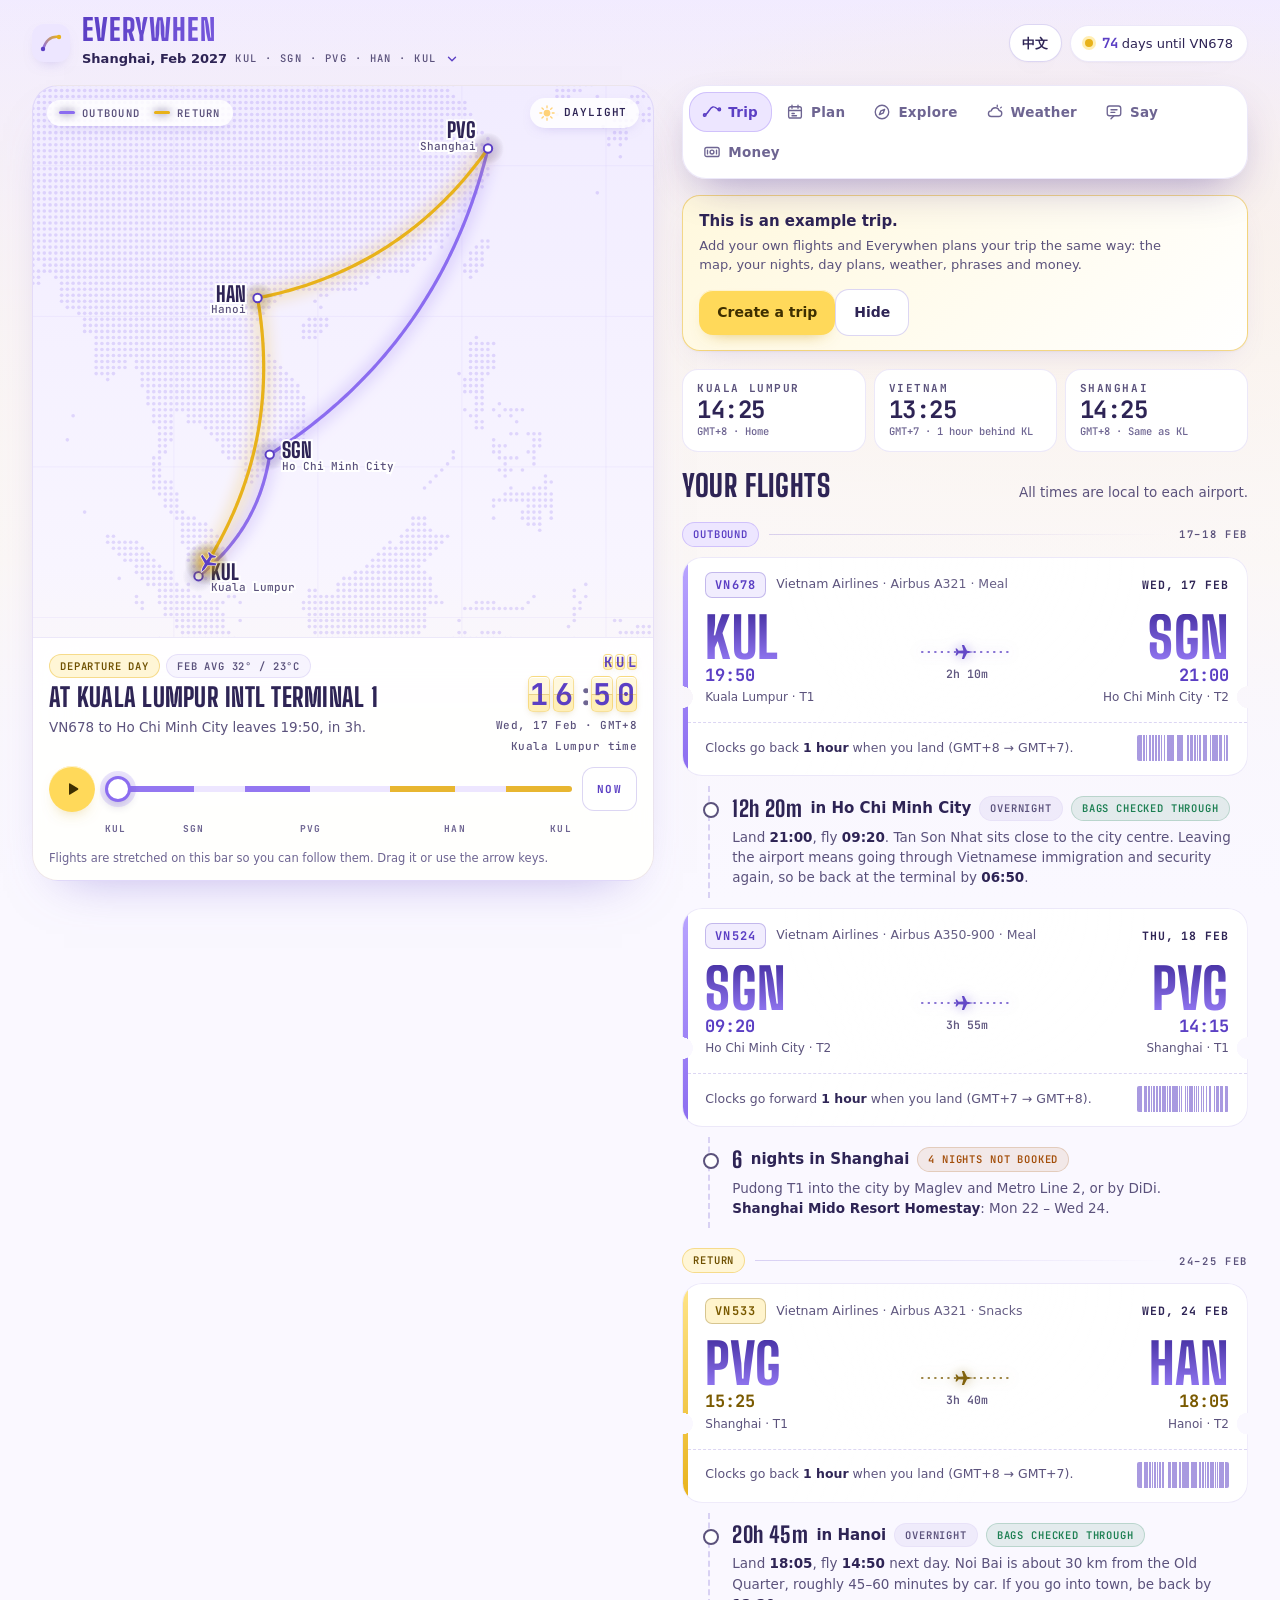
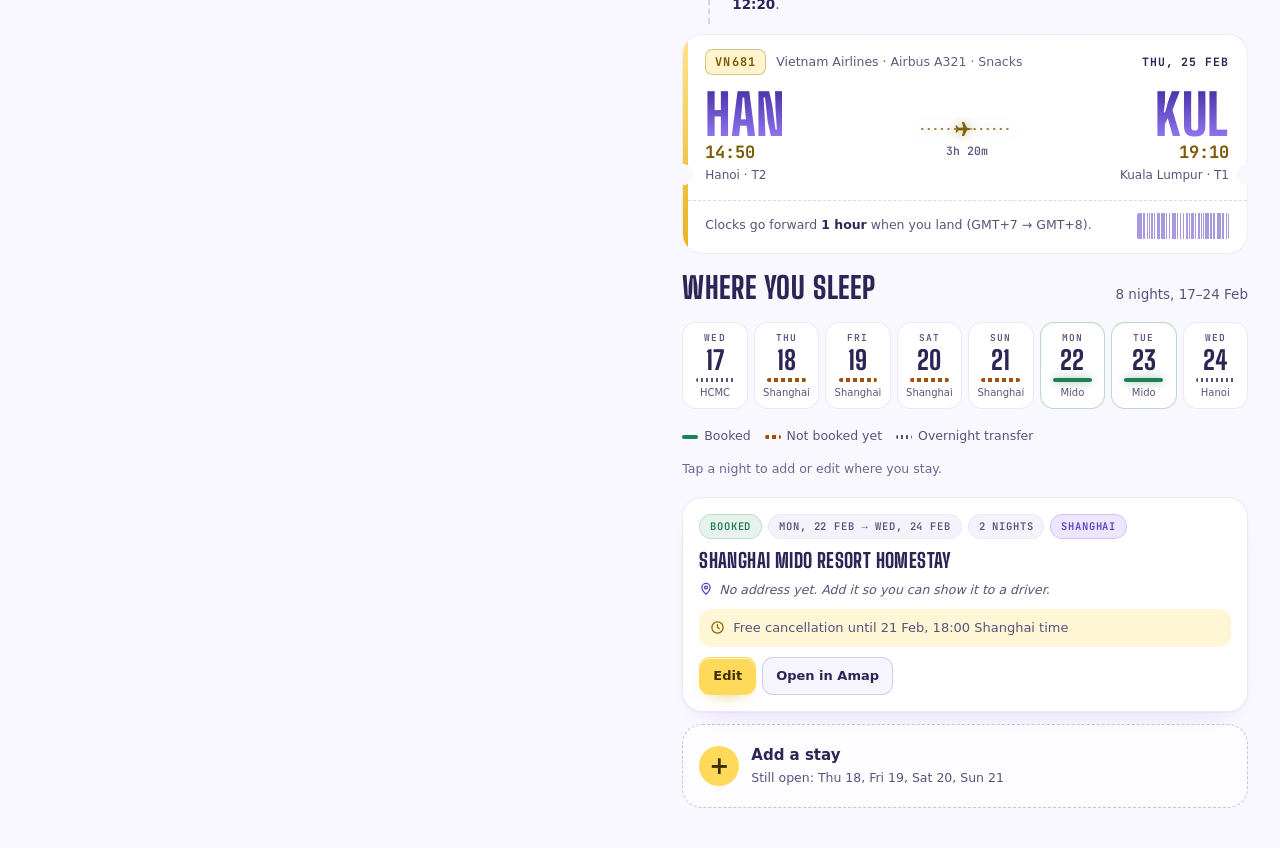
==== commit 6c0b40ea: "City guides: no more photos of the wrong place The Commons file search matched short everyday names " ====
--- a/index.html
+++ b/index.html
@@ -2728,7 +2728,7 @@
    become Explore cards and fill the day plan: sights ranked by how widely known they are (Wikipedia articles across
    languages, from Wikidata), with photos from Wikimedia Commons. It is built once per city while online and kept
    on this device, so Explore and the plan keep working offline. */
-const AG_VER = 3; // raising this rebuilds every saved guide with the current rules
+const AG_VER = 4; // raising this rebuilds every saved guide with the current rules
 const AG_LL = {}, AG_PHOTOS = {}, AG_DETAILS = {}, AG_META = {};
 const agKey = code => 'guide:' + code;
 const AG_KEYS = STOP_KEYS.filter(k => !CTX[k]);
@@ -2960,17 +2960,29 @@
 // the place's name ("Jalan Alor at night.jpg" for Jalan Alor), so a nearby but unrelated photo is never used.
 const AG_PLAIN = new Set('the and national park museum temple restaurant restoran cafe café coffee kopitiam bar pub shop store mall centre center market food court house kitchen hotel'.split(' '));
 async function agCommonsSearch(list, city) {
-  const out = new Map(), cityWords = new Set(city.toLowerCase().split(/\s+/));
-  const words = s => s.toLowerCase().normalize('NFKD').replace(/[\u0300-\u036f]/g, '').split(/[^\p{L}\p{N}]+/u).filter(w => w.length > 2 && !AG_PLAIN.has(w) && !cityWords.has(w));
+  const out = new Map(), cityWords = city.toLowerCase().normalize('NFKD').replace(/[\u0300-\u036f]/g, '').split(/[^\p{L}\p{N}]+/u).filter(Boolean);
+  const words = s => s.toLowerCase().normalize('NFKD').replace(/[\u0300-\u036f]/g, '').split(/[^\p{L}\p{N}]+/u).filter(w => w.length > 2 && !AG_PLAIN.has(w) && !cityWords.includes(w));
+  // Whole words only, so "Mirage Spa" never matches a photo of a Mirage jet at "Spangdahlem".
+  const fileWords = f => new Set(f.replace(/\.\w+$/, '').toLowerCase().normalize('NFKD').replace(/[\u0300-\u036f]/g, '').split(/[^\p{L}\p{N}]+/u));
   for (const part of chunk(list, 3)) await Promise.all(part.map(async x => {
-    const need = words(x.name); if (!need.length) return;
+    const need = words(x.name);
+    // Short, everyday names ("Bla Bla Bla", "See Good Food Centre") match unrelated photos: no search without a distinctive word.
+    if (!need.some(w => w.length >= 5)) return;
+    // A restaurant or shop also needs proof of place: the city in the file name, or a geotag within 2 km.
+    const strict = x.kind !== 'see' && x.kind !== 'do';
     // The name alone first: adding the city often pushes the right photos out of the results.
-    // Whole words only, so "Mirage Spa" never matches a photo of a Mirage jet at "Spangdahlem".
-    const fileWords = f => new Set(f.replace(/\.\w+$/, '').toLowerCase().normalize('NFKD').replace(/[\u0300-\u036f]/g, '').split(/[^\p{L}\p{N}]+/u));
     for (const q of [...new Set([x.name, need.join(' '), `${x.name} ${city}`])]) {
-      const j = await agGet(`https://commons.wikimedia.org/w/api.php?action=query&format=json&formatversion=2&origin=*&list=search&srnamespace=6&srlimit=8&srsearch=${encodeURIComponent(q)}`).catch(() => null);
-      const hit = (j?.query?.search || []).map(r => r.title.replace(/^File:/, '')).find(f => /\.(jpe?g|png|webp)$/i.test(f) && !/logo/i.test(f) && (fw => { const n = need.filter(w => fw.has(w)).length; return n === need.length || (need.length >= 3 && n >= need.length - 1); })(fileWords(f)));
-      if (hit) { out.set(x, hit); break; }
+      const j = await agGet(`https://commons.wikimedia.org/w/api.php?action=query&format=json&formatversion=2&origin=*&generator=search&gsrnamespace=6&gsrlimit=8&prop=coordinates&gsrsearch=${encodeURIComponent(q)}`).catch(() => null);
+      const pages = (j?.query?.pages || []).sort((a, b) => (a.index || 0) - (b.index || 0));
+      const hit = pages.find(p => {
+        const f = p.title.replace(/^File:/, ''), fw = fileWords(f), c = p.coordinates?.[0];
+        if (!/\.(jpe?g|png|webp)$/i.test(f) || /logo/i.test(f)) return false;
+        const n = need.filter(w => fw.has(w)).length;
+        if (!(n === need.length || (need.length >= 3 && n >= need.length - 1))) return false;
+        if (c && x.lat && km([c.lat, c.lon], [x.lat, x.lon]) > (strict ? 2 : 15)) return false;
+        return !strict || cityWords.every(w => fw.has(w)) || (c && x.lat);
+      });
+      if (hit) { out.set(x, hit.title.replace(/^File:/, '')); break; }
     }
   }));
   return out;
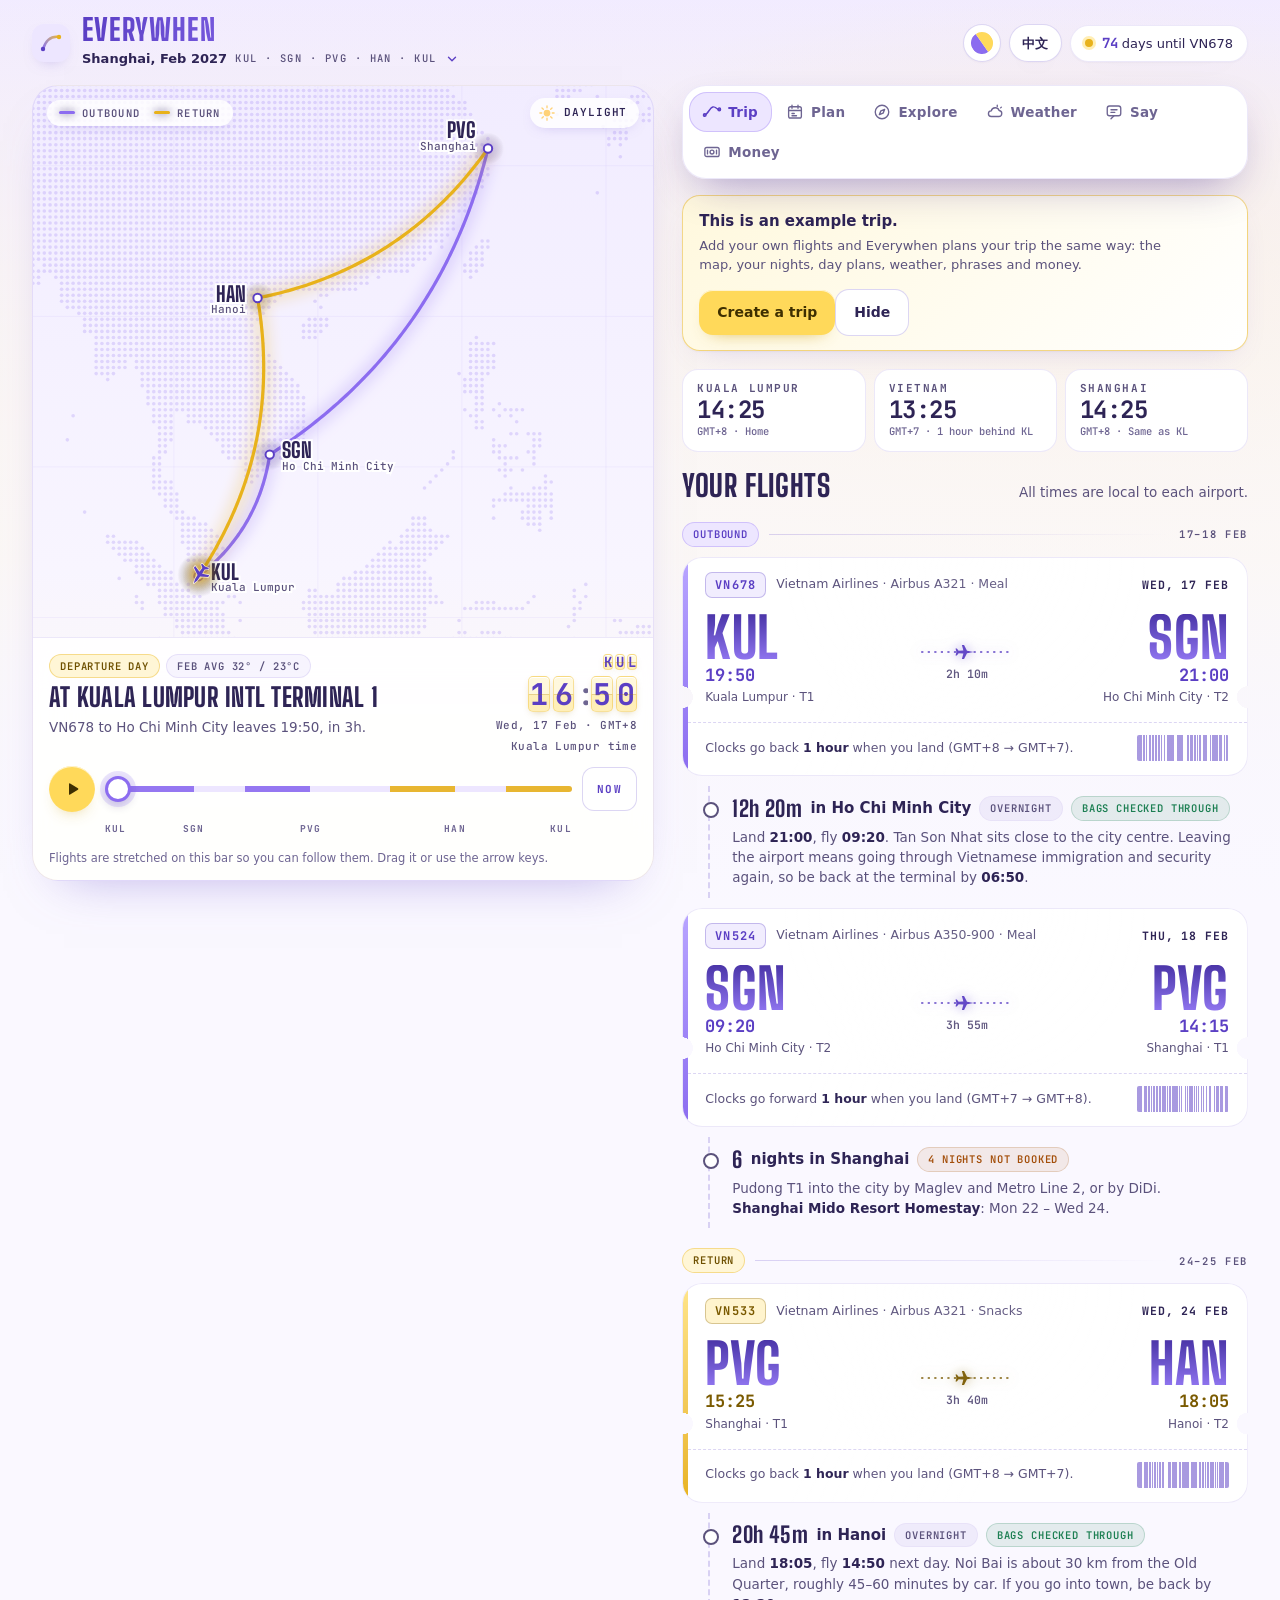
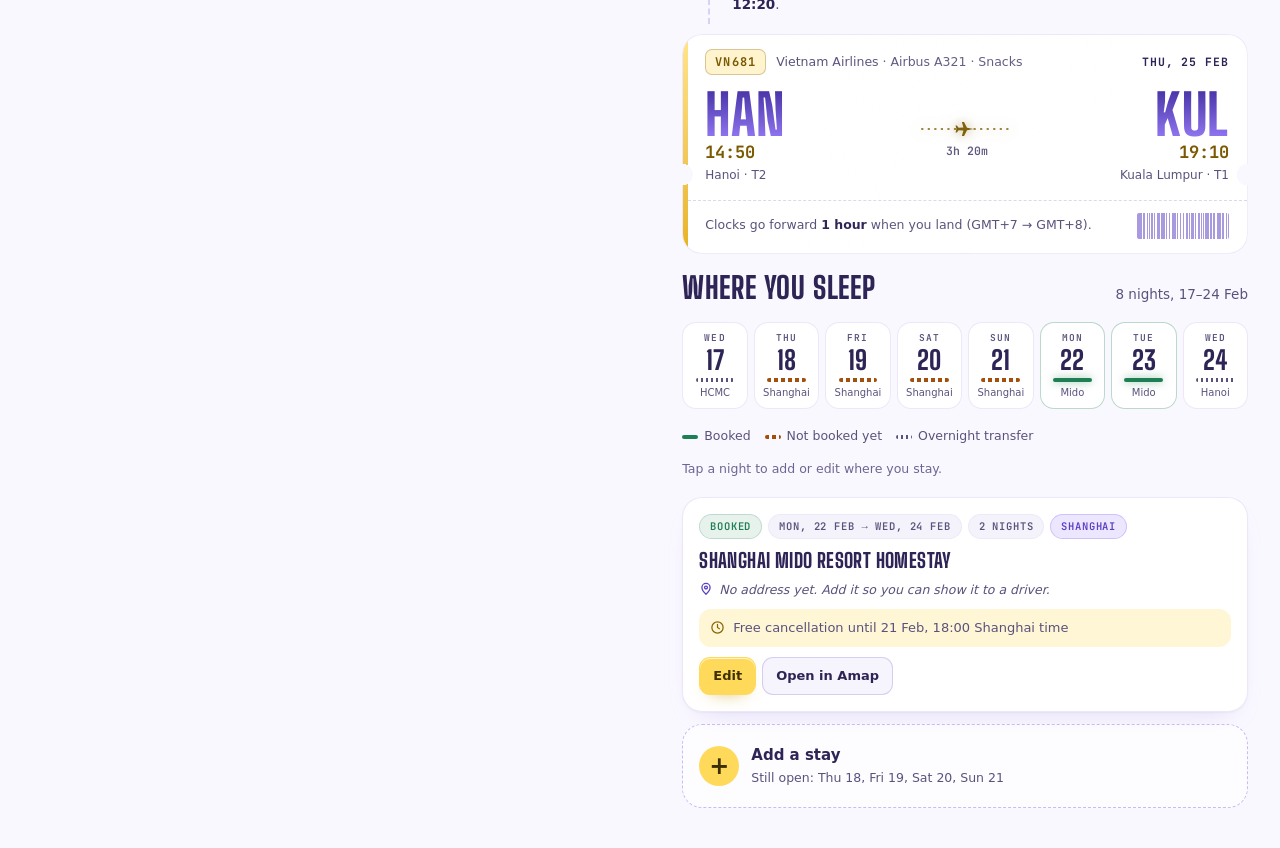
==== commit de4c84ab: "Colour themes: one button switches the whole app's colours Five light themes (Lilac & Butter, Ocean " ====
--- a/index.html
+++ b/index.html
@@ -25,20 +25,23 @@
 /* One deliberate world: "Lilac & Butter" — a light, clean app in soft purple and pale yellow, with a butter-yellow flip board. */
 :root{
   color-scheme:light;
-  --bg:#FAF8FF;
-  --glass:rgba(255,255,255,.94); --glass-2:rgba(255,255,255,.82); --glass-3:rgba(139,108,240,.07);
-  --line:rgba(120,96,210,.14); --line-2:rgba(120,96,210,.26);
-  --ink:#2E2455; --muted:#5B527C; --dim:#6E6592;
-  --out:#5B3FC4; --out-2:#9B7CF5; --out-soft:rgba(139,108,240,.12);
-  --ret:#7A5A00; --ret-2:#FFD95A; --ret-soft:rgba(255,217,90,.3);
-  --gold:#FFD95A; --gold-deep:#E8B21A; --lilac:#EDE6FF; --lilac-2:#DDD1FF; --butter:#FFF6D6;
-  --plum:#5B3FC4; --plum-2:#8B6CF0;
-  --route-out:#8B6CF0; --route-ret:#E8B21A;
+  /* Theme (OKLCH): the main colour's hue and colourfulness (lilac by default) and the accent's (butter yellow).
+     Lightness never changes between themes, so contrast is the same in all of them. */
+  --hp:291; --sp:1; --hy:92; --sy:1;
+  --bg:oklch(98.3% calc(0.009 * var(--sp)) calc(var(--hp) + 8));
+  --glass:rgba(255,255,255,.94); --glass-2:rgba(255,255,255,.82); --glass-3:oklch(62.6% calc(0.190 * var(--sp)) var(--hp) / .07);
+  --line:oklch(56.9% calc(0.169 * var(--sp)) calc(var(--hp) + -1) / .14); --line-2:oklch(56.9% calc(0.169 * var(--sp)) calc(var(--hp) + -1) / .26);
+  --ink:oklch(30.0% calc(0.085 * var(--sp)) calc(var(--hp) + -1)); --muted:oklch(46.5% calc(0.068 * var(--sp)) calc(var(--hp) + 2)); --dim:oklch(53.3% calc(0.070 * var(--sp)) calc(var(--hp) + 2));
+  --out:oklch(48.0% calc(0.196 * var(--sp)) calc(var(--hp) + -5)); --out-2:oklch(67.0% calc(0.174 * var(--sp)) calc(var(--hp) + 2)); --out-soft:oklch(62.6% calc(0.190 * var(--sp)) var(--hp) / .12);
+  --ret:oklch(48.8% calc(0.100 * var(--sy)) calc(var(--hy) + -8)); --ret-2:oklch(89.5% calc(0.149 * var(--sy)) var(--hy)); --ret-soft:oklch(89.5% calc(0.149 * var(--sy)) var(--hy) / .3);
+  --gold:oklch(89.5% calc(0.149 * var(--sy)) var(--hy)); --gold-deep:oklch(79.2% calc(0.157 * var(--sy)) calc(var(--hy) + -6)); --lilac:oklch(93.8% calc(0.034 * var(--sp)) calc(var(--hp) + 8)); --lilac-2:oklch(88.5% calc(0.064 * var(--sp)) calc(var(--hp) + 6)); --butter:oklch(97.2% calc(0.043 * var(--sy)) calc(var(--hy) + 2));
+  --plum:oklch(48.0% calc(0.196 * var(--sp)) calc(var(--hp) + -5)); --plum-2:oklch(62.6% calc(0.190 * var(--sp)) var(--hp));
+  --route-out:oklch(62.6% calc(0.190 * var(--sp)) var(--hp)); --route-ret:oklch(79.2% calc(0.157 * var(--sy)) calc(var(--hy) + -6));
   --good:#1D7F53; --good-soft:rgba(29,127,83,.1); --warn:#A34E0A; --warn-soft:rgba(163,78,10,.09);
-  --focus:#6B4EE0; --scrim:rgba(46,36,85,.35);
-  --sea:rgba(0,0,0,0); --land:rgba(139,108,240,.22); --grid:rgba(139,108,240,.07); --surface:#FFFFFF;
-  --sky-top:#F1ECFF; --sky-bot:#FFFDF7; --sun-glow:rgba(255,230,150,0); --night:0;
-  --shadow:0 1px 2px rgba(46,36,85,.04),0 12px 30px -18px rgba(120,96,210,.3);
+  --focus:oklch(54.0% calc(0.211 * var(--sp)) calc(var(--hp) + -5)); --scrim:oklch(30.0% calc(0.085 * var(--sp)) calc(var(--hp) + -1) / .35);
+  --sea:rgba(0,0,0,0); --land:oklch(62.6% calc(0.190 * var(--sp)) var(--hp) / .22); --grid:oklch(62.6% calc(0.190 * var(--sp)) var(--hp) / .07); --surface:#FFFFFF;
+  --sky-top:oklch(95.3% calc(0.026 * var(--sp)) calc(var(--hp) + 7)); --sky-bot:oklch(99.4% calc(0.008 * var(--sy)) calc(var(--hy) + -1)); --sun-glow:oklch(92.8% calc(0.103 * var(--sy)) calc(var(--hy) + 1) / 0); --night:0;
+  --shadow:0 1px 2px oklch(30.0% calc(0.085 * var(--sp)) calc(var(--hp) + -1) / .04),0 12px 30px -18px oklch(56.9% calc(0.169 * var(--sp)) calc(var(--hp) + -1) / .3);
   --f-sans:system-ui,-apple-system,"Segoe UI Variable Text","Segoe UI",Roboto,"Helvetica Neue",Arial,"PingFang SC","Microsoft YaHei",sans-serif;
   --f-display:"Big Shoulders Display","Arial Narrow","Roboto Condensed",system-ui,sans-serif;
   --f-mono:"JetBrains Mono",ui-monospace,"SF Mono","Cascadia Mono",Consolas,monospace;
@@ -53,16 +56,16 @@
 :focus-visible{outline:2px solid var(--focus);outline-offset:3px;border-radius:8px}
 h1,h2,h3{margin:0;text-wrap:balance}
 p{margin:0}
-::selection{background:rgba(122,79,224,.35)}
+::selection{background:oklch(55.5% calc(0.209 * var(--sp)) calc(var(--hp) + 1) / .35)}
 .mono{font-family:var(--f-mono);font-variant-numeric:tabular-nums}
 .eyebrow{font:600 10.5px/1.2 var(--f-mono);letter-spacing:.16em;text-transform:uppercase;color:var(--muted)}
 .sr{position:absolute;width:1px;height:1px;overflow:hidden;clip:rect(0 0 0 0);white-space:nowrap}
 
 /* ---------- living sky ---------- */
-.sky{position:fixed;inset:0;z-index:0;pointer-events:none;background:linear-gradient(180deg,var(--sky-top) 0%,var(--sky-bot) 62%,#EFE9FE 100%);transition:--sky-top 1.2s var(--ease),--sky-bot 1.2s var(--ease),--sun-glow 1.2s var(--ease)}
+.sky{position:fixed;inset:0;z-index:0;pointer-events:none;background:linear-gradient(180deg,var(--sky-top) 0%,var(--sky-bot) 62%,oklch(94.5% calc(0.029 * var(--sp)) calc(var(--hp) + 8)) 100%);transition:--sky-top 1.2s var(--ease),--sky-bot 1.2s var(--ease),--sun-glow 1.2s var(--ease)}
 .sky.live{transition:none}
 .sky::before{content:"";position:absolute;inset:0;background:radial-gradient(60% 45% at var(--sun-x,75%) var(--sun-y,18%),var(--sun-glow),transparent 70%)}
-.sky::after{content:"";position:absolute;inset:0;background:radial-gradient(120% 70% at 50% 110%,rgba(239,233,254,.9),transparent 60%),linear-gradient(180deg,transparent 40%,rgba(239,233,254,.55))}
+.sky::after{content:"";position:absolute;inset:0;background:radial-gradient(120% 70% at 50% 110%,oklch(94.5% calc(0.029 * var(--sp)) calc(var(--hp) + 8) / .9),transparent 60%),linear-gradient(180deg,transparent 40%,oklch(94.5% calc(0.029 * var(--sp)) calc(var(--hp) + 8) / .55))}
 #stars{position:absolute;inset:0;width:100%;height:100%;opacity:var(--night);transition:opacity 1.2s var(--ease)}
 .twinkle{position:absolute;width:2px;height:2px;border-radius:50%;background:#fff;box-shadow:0 0 6px 1px rgba(255,255,255,.7);opacity:calc(var(--night) * .9);animation:tw 3.2s ease-in-out infinite}
 @keyframes tw{0%,100%{transform:scale(.6);opacity:calc(var(--night) * .25)}50%{transform:scale(1.25);opacity:calc(var(--night) * .95)}}
@@ -72,13 +75,13 @@
 .app{position:relative;z-index:1;max-width:1440px;margin:0 auto;padding-inline:16px;padding-block:0 calc(104px + env(safe-area-inset-bottom,0px))}
 .top{display:flex;align-items:center;justify-content:space-between;gap:12px;padding-block:16px 14px;flex-wrap:wrap}
 .brand{display:flex;align-items:center;gap:12px;min-width:0}
-.mark{width:38px;height:38px;flex:none;border-radius:12px;background:linear-gradient(145deg,rgba(122,79,224,.22),rgba(224,161,0,.18));border:1px solid var(--line-2);display:grid;place-items:center;box-shadow:0 8px 24px -8px rgba(179,90,217,.55)}
+.mark{width:38px;height:38px;flex:none;border-radius:12px;background:linear-gradient(145deg,oklch(55.5% calc(0.209 * var(--sp)) calc(var(--hp) + 1) / .22),oklch(75.0% calc(0.155 * var(--sy)) calc(var(--hy) + -12) / .18));border:1px solid var(--line-2);display:grid;place-items:center;box-shadow:0 8px 24px -8px oklch(62.7% calc(0.198 * var(--sp)) calc(var(--hp) + 24) / .55)}
 .mark svg{width:24px;height:24px}
-.brand h1{font:800 30px/.9 var(--f-display);letter-spacing:.04em;text-transform:uppercase;background:linear-gradient(90deg,#5B3FC4 0%,#8B6CF0 65%,#C9A227 100%);-webkit-background-clip:text;background-clip:text;color:transparent}
+.brand h1{font:800 30px/.9 var(--f-display);letter-spacing:.04em;text-transform:uppercase;background:linear-gradient(90deg,oklch(48.0% calc(0.196 * var(--sp)) calc(var(--hp) + -5)) 0%,oklch(62.6% calc(0.190 * var(--sp)) var(--hp)) 65%,oklch(72.8% calc(0.138 * var(--sy)) calc(var(--hy) + -2)) 100%);-webkit-background-clip:text;background-clip:text;color:transparent}
 .brand .route{display:block;font:500 10.5px/1.4 var(--f-mono);color:var(--muted);letter-spacing:.14em;margin-top:3px}
 .count{display:inline-flex;align-items:center;gap:9px;padding:8px 14px;border-radius:999px;background:var(--glass);border:1px solid var(--line);backdrop-filter:blur(16px) saturate(140%);-webkit-backdrop-filter:blur(16px) saturate(140%);font-size:13px;white-space:nowrap}
-.count .dot{width:8px;height:8px;border-radius:50%;background:var(--out);box-shadow:0 0 0 0 rgba(122,79,224,.6);animation:ping 2.2s var(--ease) infinite}
-@keyframes ping{0%{box-shadow:0 0 0 0 rgba(122,79,224,.55)}70%,100%{box-shadow:0 0 0 10px rgba(122,79,224,0)}}
+.count .dot{width:8px;height:8px;border-radius:50%;background:var(--out);box-shadow:0 0 0 0 oklch(55.5% calc(0.209 * var(--sp)) calc(var(--hp) + 1) / .6);animation:ping 2.2s var(--ease) infinite}
+@keyframes ping{0%{box-shadow:0 0 0 0 oklch(55.5% calc(0.209 * var(--sp)) calc(var(--hp) + 1) / .55)}70%,100%{box-shadow:0 0 0 10px oklch(55.5% calc(0.209 * var(--sp)) calc(var(--hp) + 1) / 0)}}
 .count b{font:700 14px/1 var(--f-mono);color:var(--out)}
 
 .layout{display:grid;gap:18px}
@@ -91,13 +94,13 @@
 .glass{background:var(--glass);border:1px solid var(--line);border-radius:var(--r);backdrop-filter:blur(18px) saturate(140%);-webkit-backdrop-filter:blur(18px) saturate(140%);box-shadow:var(--shadow)}
 
 /* ---------- stage (map) ---------- */
-.stage{position:relative;border:1px solid var(--line);border-radius:26px;overflow:hidden;display:flex;flex-direction:column;background:linear-gradient(180deg,rgba(104,72,200,.03),rgba(255,255,255,0.7));box-shadow:0 30px 80px -30px rgba(64,38,140,0.36),0 1px 0 rgba(255,255,255,.08) inset}
+.stage{position:relative;border:1px solid var(--line);border-radius:26px;overflow:hidden;display:flex;flex-direction:column;background:linear-gradient(180deg,oklch(50.9% calc(0.189 * var(--sp)) calc(var(--hp) + -2) / .03),rgba(255,255,255,0.7));box-shadow:0 30px 80px -30px oklch(36.9% calc(0.158 * var(--sp)) calc(var(--hp) + -3) / 0.36),0 1px 0 rgba(255,255,255,.08) inset}
 .map-wrap{position:relative;height:clamp(320px,54vh,470px)}
 #map{position:absolute;inset:0;width:100%;height:100%;display:block}
-.map-legend{position:absolute;left:14px;top:14px;display:flex;gap:14px;font:600 10.5px/1 var(--f-mono);letter-spacing:.12em;text-transform:uppercase;color:var(--muted);pointer-events:none;padding:8px 12px;border-radius:999px;background:rgba(42,27,85,.45);backdrop-filter:blur(8px);-webkit-backdrop-filter:blur(8px)}
+.map-legend{position:absolute;left:14px;top:14px;display:flex;gap:14px;font:600 10.5px/1 var(--f-mono);letter-spacing:.12em;text-transform:uppercase;color:var(--muted);pointer-events:none;padding:8px 12px;border-radius:999px;background:oklch(27.8% calc(0.100 * var(--sp)) calc(var(--hp) + -1) / .45);backdrop-filter:blur(8px);-webkit-backdrop-filter:blur(8px)}
 .map-legend span{display:inline-flex;align-items:center;gap:7px}
 .map-legend i{width:16px;height:3px;border-radius:2px;display:inline-block;box-shadow:0 0 8px currentColor}
-.sunmoon{position:absolute;right:14px;top:12px;display:flex;align-items:center;gap:8px;padding:6px 12px 6px 8px;border-radius:999px;background:rgba(42,27,85,.45);backdrop-filter:blur(8px);-webkit-backdrop-filter:blur(8px);font:600 11px/1 var(--f-mono);letter-spacing:.08em;color:var(--ink);text-transform:uppercase}
+.sunmoon{position:absolute;right:14px;top:12px;display:flex;align-items:center;gap:8px;padding:6px 12px 6px 8px;border-radius:999px;background:oklch(27.8% calc(0.100 * var(--sp)) calc(var(--hp) + -1) / .45);backdrop-filter:blur(8px);-webkit-backdrop-filter:blur(8px);font:600 11px/1 var(--f-mono);letter-spacing:.08em;color:var(--ink);text-transform:uppercase}
 .sunmoon svg{width:18px;height:18px}
 .readout{background:var(--glass);backdrop-filter:blur(22px) saturate(150%);-webkit-backdrop-filter:blur(22px) saturate(150%);border-top:1px solid var(--line);padding:16px 16px 12px;display:grid;gap:12px}
 .ro-head{display:flex;justify-content:space-between;align-items:flex-start;gap:14px}
@@ -106,7 +109,7 @@
 .ro-sub{color:var(--muted);font-size:13.5px}
 .board{flex:none;display:grid;justify-items:end;gap:6px}
 .flap{display:flex;gap:3px}
-.flap .c{position:relative;width:.72em;height:1.18em;display:grid;place-items:center;font:700 30px/1 var(--f-mono);color:#FFC93C;background:linear-gradient(180deg,#170C3F 0 49%,#0E0729 51% 100%);border-radius:5px;box-shadow:0 1px 0 rgba(255,255,255,.08) inset,0 4px 10px -4px rgba(64,38,140,0.36);overflow:hidden}
+.flap .c{position:relative;width:.72em;height:1.18em;display:grid;place-items:center;font:700 30px/1 var(--f-mono);color:oklch(86.1% calc(0.159 * var(--sy)) calc(var(--hy) + -6));background:linear-gradient(180deg,oklch(21.0% calc(0.091 * var(--sp)) calc(var(--hp) + -6)) 0 49%,oklch(16.6% calc(0.066 * var(--sp)) calc(var(--hp) + -4)) 51% 100%);border-radius:5px;box-shadow:0 1px 0 rgba(255,255,255,.08) inset,0 4px 10px -4px oklch(36.9% calc(0.158 * var(--sp)) calc(var(--hp) + -3) / 0.36);overflow:hidden}
 .flap .c::after{content:"";position:absolute;left:0;right:0;top:50%;height:1px;background:rgba(0,0,0,.55);box-shadow:0 1px 0 rgba(255,255,255,.05)}
 .flap .c.sep{width:.36em;background:none;box-shadow:none;color:var(--muted)}
 .flap .c.sep::after{display:none}
@@ -114,22 +117,22 @@
 @keyframes flap{0%{transform:perspective(200px) rotateX(0);filter:brightness(1)}50%{transform:perspective(200px) rotateX(-80deg);filter:brightness(1.8)}100%{transform:perspective(200px) rotateX(0);filter:brightness(1)}}
 .board .small{font:500 11px/1.4 var(--f-mono);color:var(--muted);text-align:right;letter-spacing:.04em}
 .scrub-row{display:flex;align-items:center;gap:10px}
-.icon-btn{flex:none;width:46px;height:46px;border-radius:50%;border:0;background:linear-gradient(145deg,var(--out),var(--out-2));display:grid;place-items:center;color:#FFFFFF;box-shadow:0 10px 26px -8px rgba(179,90,217,.75),0 1px 0 rgba(255,255,255,.4) inset;transition:transform .2s var(--spring)}
+.icon-btn{flex:none;width:46px;height:46px;border-radius:50%;border:0;background:linear-gradient(145deg,var(--out),var(--out-2));display:grid;place-items:center;color:#FFFFFF;box-shadow:0 10px 26px -8px oklch(62.7% calc(0.198 * var(--sp)) calc(var(--hp) + 24) / .75),0 1px 0 rgba(255,255,255,.4) inset;transition:transform .2s var(--spring)}
 .icon-btn:hover{transform:scale(1.06)}
 .icon-btn:active{transform:scale(.94)}
 .icon-btn svg{width:18px;height:18px}
 .text-btn{flex:none;height:44px;padding:0 14px;border-radius:12px;border:1px solid var(--line-2);background:var(--glass-3);font:700 11px/1 var(--f-mono);letter-spacing:.14em;text-transform:uppercase;color:var(--ink);transition:background .2s}
-.text-btn:hover{background:rgba(104,72,200,.1)}
+.text-btn:hover{background:oklch(50.9% calc(0.189 * var(--sp)) calc(var(--hp) + -2) / .1)}
 .track{position:relative;flex:1;min-width:0;height:44px}
-.track-bar{position:absolute;left:0;right:0;top:19px;height:6px;border-radius:3px;background:rgba(104,72,200,.1);overflow:hidden}
+.track-bar{position:absolute;left:0;right:0;top:19px;height:6px;border-radius:3px;background:oklch(50.9% calc(0.189 * var(--sp)) calc(var(--hp) + -2) / .1);overflow:hidden}
 .track-bar i{position:absolute;top:0;bottom:0;opacity:.9}
-.track-bar b{position:absolute;left:0;top:0;bottom:0;width:var(--p,0%);background:linear-gradient(90deg,rgba(104,72,200,.0),rgba(104,72,200,.35));pointer-events:none}
+.track-bar b{position:absolute;left:0;top:0;bottom:0;width:var(--p,0%);background:linear-gradient(90deg,oklch(50.9% calc(0.189 * var(--sp)) calc(var(--hp) + -2) / .0),oklch(50.9% calc(0.189 * var(--sp)) calc(var(--hp) + -2) / .35));pointer-events:none}
 #scrub{position:absolute;inset:0;width:100%;height:100%;margin:0;background:transparent;-webkit-appearance:none;appearance:none;cursor:grab;touch-action:pan-y}
 #scrub:active{cursor:grabbing}
 #scrub::-webkit-slider-runnable-track{height:44px;background:transparent}
 #scrub::-moz-range-track{height:44px;background:transparent}
-#scrub::-webkit-slider-thumb{-webkit-appearance:none;width:26px;height:26px;margin-top:9px;border-radius:50%;background:radial-gradient(circle at 35% 30%,#fff,#E9ECFF 60%,#C9CFF5);border:0;box-shadow:0 0 0 5px rgba(255,255,255,.14),0 6px 16px rgba(64,38,140,0.225)}
-#scrub::-moz-range-thumb{width:24px;height:24px;border-radius:50%;background:#fff;border:0;box-shadow:0 0 0 5px rgba(255,255,255,.14),0 6px 16px rgba(64,38,140,0.225)}
+#scrub::-webkit-slider-thumb{-webkit-appearance:none;width:26px;height:26px;margin-top:9px;border-radius:50%;background:radial-gradient(circle at 35% 30%,#fff,oklch(94.6% calc(0.026 * var(--sp)) calc(var(--hp) + -12)) 60%,oklch(86.2% calc(0.053 * var(--sp)) calc(var(--hp) + -13)));border:0;box-shadow:0 0 0 5px rgba(255,255,255,.14),0 6px 16px oklch(36.9% calc(0.158 * var(--sp)) calc(var(--hp) + -3) / 0.225)}
+#scrub::-moz-range-thumb{width:24px;height:24px;border-radius:50%;background:#fff;border:0;box-shadow:0 0 0 5px rgba(255,255,255,.14),0 6px 16px oklch(36.9% calc(0.158 * var(--sp)) calc(var(--hp) + -3) / 0.225)}
 #scrub:focus-visible{outline:none}
 #scrub:focus-visible::-webkit-slider-thumb{box-shadow:0 0 0 5px var(--focus)}
 #scrub:focus-visible::-moz-range-thumb{box-shadow:0 0 0 5px var(--focus)}
@@ -140,16 +143,16 @@
 .scale-note{font-size:11.5px;color:var(--dim)}
 
 /* ---------- chips ---------- */
-.chip{display:inline-flex;align-items:center;gap:6px;padding:4px 10px;border-radius:999px;font:600 10.5px/1.4 var(--f-mono);letter-spacing:.08em;text-transform:uppercase;background:rgba(104,72,200,.07);color:var(--muted);white-space:nowrap;border:1px solid rgba(104,72,200,.05)}
-.chip.out{background:var(--out-soft);color:var(--out);border-color:rgba(122,79,224,.2)}
-.chip.ret{background:var(--ret-soft);color:var(--ret);border-color:rgba(224,161,0,.2)}
+.chip{display:inline-flex;align-items:center;gap:6px;padding:4px 10px;border-radius:999px;font:600 10.5px/1.4 var(--f-mono);letter-spacing:.08em;text-transform:uppercase;background:oklch(50.9% calc(0.189 * var(--sp)) calc(var(--hp) + -2) / .07);color:var(--muted);white-space:nowrap;border:1px solid oklch(50.9% calc(0.189 * var(--sp)) calc(var(--hp) + -2) / .05)}
+.chip.out{background:var(--out-soft);color:var(--out);border-color:oklch(55.5% calc(0.209 * var(--sp)) calc(var(--hp) + 1) / .2)}
+.chip.ret{background:var(--ret-soft);color:var(--ret);border-color:oklch(75.0% calc(0.155 * var(--sy)) calc(var(--hy) + -12) / .2)}
 .chip.good{background:var(--good-soft);color:var(--good);border-color:rgba(29,127,83,.2)}
 .chip.warn{background:var(--warn-soft);color:var(--warn);border-color:rgba(165,86,10,.2)}
 
 /* ---------- clocks ---------- */
 .clocks{display:grid;grid-template-columns:repeat(3,1fr);gap:8px}
 .clock{padding:12px 14px;display:grid;gap:2px;min-width:0;background:var(--glass);border:1px solid var(--line);border-radius:16px;backdrop-filter:blur(16px);-webkit-backdrop-filter:blur(16px);position:relative;overflow:hidden}
-.clock::before{content:"";position:absolute;right:-18px;top:-18px;width:60px;height:60px;border-radius:50%;background:var(--cg,rgba(122,79,224,.18));filter:blur(14px)}
+.clock::before{content:"";position:absolute;right:-18px;top:-18px;width:60px;height:60px;border-radius:50%;background:var(--cg,oklch(55.5% calc(0.209 * var(--sp)) calc(var(--hp) + 1) / .18));filter:blur(14px)}
 .clock .t{font:700 24px/1.1 var(--f-mono);letter-spacing:-.02em;font-variant-numeric:tabular-nums}
 .clock .n{font:700 11px/1.2 var(--f-mono);letter-spacing:.14em;text-transform:uppercase;color:var(--muted);white-space:nowrap;overflow:hidden;text-overflow:ellipsis}
 .clock .d{font:500 10.5px/1.3 var(--f-mono);color:var(--dim)}
@@ -177,7 +180,7 @@
 .pass-main{display:grid;grid-template-columns:1fr auto 1fr;align-items:center;gap:10px;padding:4px 18px 16px 22px}
 .pt{display:grid;gap:3px;min-width:0}
 .pt.r{text-align:right}
-.iata{font:800 56px/.86 var(--f-display);letter-spacing:.01em;background:linear-gradient(180deg,#4B35A8,#9277F2);-webkit-background-clip:text;background-clip:text;color:transparent}
+.iata{font:800 56px/.86 var(--f-display);letter-spacing:.01em;background:linear-gradient(180deg,oklch(42.7% calc(0.175 * var(--sp)) calc(var(--hp) + -6)),oklch(65.2% calc(0.177 * var(--sp)) var(--hp)));-webkit-background-clip:text;background-clip:text;color:transparent}
 .pt .time{font:700 17px/1.2 var(--f-mono);font-variant-numeric:tabular-nums;color:var(--c)}
 .pt .where{font-size:12px;color:var(--muted)}
 .mid{display:grid;justify-items:center;gap:5px;color:var(--c);min-width:74px}
@@ -210,10 +213,10 @@
 .legend i{width:16px;height:4px;border-radius:2px;display:inline-block}
 
 /* ---------- segmented controls ---------- */
-.seg{position:relative;display:inline-flex;padding:4px;border-radius:14px;background:rgba(104,72,200,.06);border:1px solid var(--line);gap:2px;flex-wrap:wrap;backdrop-filter:blur(12px);-webkit-backdrop-filter:blur(12px)}
+.seg{position:relative;display:inline-flex;padding:4px;border-radius:14px;background:oklch(50.9% calc(0.189 * var(--sp)) calc(var(--hp) + -2) / .06);border:1px solid var(--line);gap:2px;flex-wrap:wrap;backdrop-filter:blur(12px);-webkit-backdrop-filter:blur(12px)}
 .seg button{position:relative;border:0;background:transparent;padding:9px 15px;border-radius:10px;font-weight:600;font-size:14px;color:var(--muted);transition:color .2s,background .25s var(--ease);min-height:40px}
 .seg button:hover{color:var(--ink)}
-.seg button[aria-pressed="true"]{background:linear-gradient(180deg,rgba(104,72,200,.16),rgba(104,72,200,.08));color:var(--ink);box-shadow:0 1px 0 rgba(255,255,255,.18) inset,0 6px 16px -8px rgba(64,38,140,0.315)}
+.seg button[aria-pressed="true"]{background:linear-gradient(180deg,oklch(50.9% calc(0.189 * var(--sp)) calc(var(--hp) + -2) / .16),oklch(50.9% calc(0.189 * var(--sp)) calc(var(--hp) + -2) / .08));color:var(--ink);box-shadow:0 1px 0 rgba(255,255,255,.18) inset,0 6px 16px -8px oklch(36.9% calc(0.158 * var(--sp)) calc(var(--hp) + -3) / 0.315)}
 
 /* ---------- forms & buttons ---------- */
 .addr{padding:18px;display:grid;gap:12px}
@@ -224,14 +227,14 @@
 .field textarea{min-height:68px;resize:vertical;font-family:var(--f-cjk),var(--f-sans)}
 .field input:focus,.field textarea:focus{outline:none;border-color:var(--out);box-shadow:0 0 0 4px var(--out-soft)}
 .hint{font-size:12.5px;color:var(--dim)}
-.btn{display:inline-flex;align-items:center;justify-content:center;gap:8px;padding:12px 18px;min-height:44px;border-radius:14px;border:0;background:linear-gradient(145deg,var(--out),var(--out-2));color:#FFFFFF;font-weight:700;font-size:14px;box-shadow:0 10px 26px -10px rgba(179,90,217,.8),0 1px 0 rgba(255,255,255,.35) inset;transition:transform .2s var(--spring),filter .2s}
+.btn{display:inline-flex;align-items:center;justify-content:center;gap:8px;padding:12px 18px;min-height:44px;border-radius:14px;border:0;background:linear-gradient(145deg,var(--out),var(--out-2));color:#FFFFFF;font-weight:700;font-size:14px;box-shadow:0 10px 26px -10px oklch(62.7% calc(0.198 * var(--sp)) calc(var(--hp) + 24) / .8),0 1px 0 rgba(255,255,255,.35) inset;transition:transform .2s var(--spring),filter .2s}
 .btn:hover{filter:brightness(1.06)}
 .btn:active{transform:scale(.96)}
 .btn:disabled{opacity:.4;cursor:not-allowed;box-shadow:none}
-.btn.ghost{background:rgba(104,72,200,.08);color:var(--ink);box-shadow:0 1px 0 rgba(255,255,255,.1) inset;border:1px solid var(--line)}
+.btn.ghost{background:oklch(50.9% calc(0.189 * var(--sp)) calc(var(--hp) + -2) / .08);color:var(--ink);box-shadow:0 1px 0 rgba(255,255,255,.1) inset;border:1px solid var(--line)}
 .btn svg{width:18px;height:18px}
-.sbtn{display:inline-flex;align-items:center;gap:6px;min-height:38px;padding:0 13px;border-radius:11px;border:1px solid var(--line-2);background:rgba(104,72,200,.06);font-size:13px;font-weight:600;color:var(--ink);transition:background .2s,transform .2s var(--spring)}
-.sbtn:hover{background:rgba(104,72,200,.12)}
+.sbtn{display:inline-flex;align-items:center;gap:6px;min-height:38px;padding:0 13px;border-radius:11px;border:1px solid var(--line-2);background:oklch(50.9% calc(0.189 * var(--sp)) calc(var(--hp) + -2) / .06);font-size:13px;font-weight:600;color:var(--ink);transition:background .2s,transform .2s var(--spring)}
+.sbtn:hover{background:oklch(50.9% calc(0.189 * var(--sp)) calc(var(--hp) + -2) / .12)}
 .sbtn:active{transform:scale(.95)}
 .sbtn svg{width:15px;height:15px}
 .sbtn.primary{background:linear-gradient(145deg,var(--out),var(--out-2));color:#FFFFFF;border-color:transparent}
@@ -244,7 +247,7 @@
 .group h3::after{content:"";flex:1;height:1px;background:linear-gradient(90deg,var(--line-2),transparent)}
 .cards{display:grid;grid-template-columns:repeat(auto-fill,minmax(230px,1fr));gap:8px}
 .phrase{text-align:left;border:1px solid var(--line);background:var(--glass);backdrop-filter:blur(14px);-webkit-backdrop-filter:blur(14px);border-radius:16px;padding:14px 16px;display:grid;gap:5px;transition:transform .3s var(--spring),border-color .2s,background .2s;position:relative;overflow:hidden}
-.phrase::after{content:"";position:absolute;right:12px;top:12px;width:22px;height:22px;border-radius:50%;background:rgba(104,72,200,.07) url("data:image/svg+xml,%3Csvg xmlns='http://www.w3.org/2000/svg' viewBox='0 0 24 24' fill='none' stroke='%23B7BDDC' stroke-width='2' stroke-linecap='round'%3E%3Cpath d='M15 3h6v6M21 3l-7 7M9 21H3v-6M3 21l7-7'/%3E%3C/svg%3E") center/12px no-repeat;opacity:.7}
+.phrase::after{content:"";position:absolute;right:12px;top:12px;width:22px;height:22px;border-radius:50%;background:oklch(50.9% calc(0.189 * var(--sp)) calc(var(--hp) + -2) / .07) url("data:image/svg+xml,%3Csvg xmlns='http://www.w3.org/2000/svg' viewBox='0 0 24 24' fill='none' stroke='%23B7BDDC' stroke-width='2' stroke-linecap='round'%3E%3Cpath d='M15 3h6v6M21 3l-7 7M9 21H3v-6M3 21l7-7'/%3E%3C/svg%3E") center/12px no-repeat;opacity:.7}
 .phrase:hover{transform:translateY(-2px);border-color:var(--line-2);background:rgba(255,255,255,.75)}
 .phrase .en{font-size:12.5px;color:var(--muted);padding-right:26px}
 .phrase .lo{font:600 20px/1.35 var(--f-cjk),var(--f-sans)}
@@ -257,7 +260,7 @@
 /* ---------- show overlay ---------- */
 .show{position:fixed;inset:0;z-index:90;background:var(--scrim);backdrop-filter:blur(10px);-webkit-backdrop-filter:blur(10px);display:grid;place-items:center;padding:16px;padding-top:calc(16px + env(safe-area-inset-top,0px));padding-bottom:calc(16px + env(safe-area-inset-bottom,0px));animation:fadeIn .25s var(--ease)}
 @keyframes fadeIn{from{opacity:0}}
-.show-card{background:#FFFBF1;color:#111;width:min(920px,100%);max-height:100%;overflow:auto;border-radius:28px;padding:clamp(22px,4vw,48px);display:grid;gap:18px;box-shadow:0 40px 100px rgba(64,38,140,0.27);animation:sheet .45s var(--spring);position:relative}
+.show-card{background:oklch(98.8% calc(0.014 * var(--sy)) calc(var(--hy) + -3));color:#111;width:min(920px,100%);max-height:100%;overflow:auto;border-radius:28px;padding:clamp(22px,4vw,48px);display:grid;gap:18px;box-shadow:0 40px 100px oklch(36.9% calc(0.158 * var(--sp)) calc(var(--hp) + -3) / 0.27);animation:sheet .45s var(--spring);position:relative}
 .show-card::before{content:"";position:absolute;left:0;right:0;top:0;height:8px;border-radius:28px 28px 0 0;background:linear-gradient(90deg,var(--out),var(--ret))}
 @keyframes sheet{from{opacity:0;transform:translateY(40px) scale(.97)}}
 .show-top{display:flex;justify-content:space-between;align-items:center;gap:10px}
@@ -267,25 +270,25 @@
 .show-ro{font-size:clamp(16px,2.4vw,22px);color:#4a4a55;font-style:italic}
 .show-en{font-size:15px;color:#4a4a55;border-top:1px solid #e2dfd4;padding-top:12px}
 .show-actions{display:flex;gap:8px;flex-wrap:wrap}
-.show-actions .btn{background:#111;color:#FFFBF1;box-shadow:none}
-.show-actions .btn.ghost,.show-top .btn.ghost{background:#efe9da;color:#111;border:0}
+.show-actions .btn{background:#111;color:oklch(98.8% calc(0.014 * var(--sy)) calc(var(--hy) + -3));box-shadow:none}
+.show-actions .btn.ghost,.show-top .btn.ghost{background:oklch(93.5% calc(0.021 * var(--sy)) calc(var(--hy) + -3));color:#111;border:0}
 .show-msg{font-size:13.5px;color:#7a3d00;min-height:1.2em}
-.show-card :focus-visible{outline-color:#2f4bd0}
+.show-card :focus-visible{outline-color:oklch(48.2% calc(0.206 * var(--sp)) calc(var(--hp) + -23))}
 
 /* ---------- money ---------- */
 .conv{padding:20px;display:grid;gap:18px;position:relative;overflow:hidden}
-.conv::before{content:"";position:absolute;right:-60px;top:-60px;width:220px;height:220px;border-radius:50%;background:radial-gradient(circle,rgba(122,79,224,.22),transparent 65%);pointer-events:none}
+.conv::before{content:"";position:absolute;right:-60px;top:-60px;width:220px;height:220px;border-radius:50%;background:radial-gradient(circle,oklch(55.5% calc(0.209 * var(--sp)) calc(var(--hp) + 1) / .22),transparent 65%);pointer-events:none}
 .conv-in{display:flex;align-items:center;gap:10px;border:1px solid var(--line-2);border-radius:16px;padding:6px 6px 6px 16px;background:rgba(255,255,255,0.78);transition:border-color .2s,box-shadow .2s}
 .conv-in:focus-within{border-color:var(--out);box-shadow:0 0 0 4px var(--out-soft)}
 .conv-in .cur{font:700 13px/1 var(--f-mono);color:var(--out);letter-spacing:.08em}
 .conv-in input{flex:1;min-width:0;border:0;background:transparent;font:700 28px/1.3 var(--f-mono);padding:6px 0;outline:none}
-.swap{min-height:44px;padding:0 14px;border-radius:12px;border:1px solid var(--line-2);background:rgba(104,72,200,.07);font:700 11px/1 var(--f-mono);letter-spacing:.08em;white-space:nowrap}
+.swap{min-height:44px;padding:0 14px;border-radius:12px;border:1px solid var(--line-2);background:oklch(50.9% calc(0.189 * var(--sp)) calc(var(--hp) + -2) / .07);font:700 11px/1 var(--f-mono);letter-spacing:.08em;white-space:nowrap}
 .conv-out{display:grid;gap:6px;position:relative}
 .amt-src{font:700 22px/1.2 var(--f-mono);font-variant-numeric:tabular-nums;overflow-wrap:anywhere}
 .amt-src .z{opacity:.32}
 .amt-src .u{font-size:12px;color:var(--muted);margin-left:6px;font-weight:600;letter-spacing:.08em}
 .amt-words{font-size:13.5px;color:var(--muted)}
-.amt-dst{font:800 clamp(64px,13vw,96px)/.9 var(--f-display);letter-spacing:.01em;font-variant-numeric:tabular-nums;background:linear-gradient(180deg,#5B3FC4 25%,#A58BFF);-webkit-background-clip:text;background-clip:text;color:transparent;overflow-wrap:anywhere}
+.amt-dst{font:800 clamp(64px,13vw,96px)/.9 var(--f-display);letter-spacing:.01em;font-variant-numeric:tabular-nums;background:linear-gradient(180deg,oklch(48.0% calc(0.196 * var(--sp)) calc(var(--hp) + -5)) 25%,oklch(71.0% calc(0.166 * var(--sp)) calc(var(--hp) + 1)));-webkit-background-clip:text;background-clip:text;color:transparent;overflow-wrap:anywhere}
 .amt-dst small{font-size:.4em;letter-spacing:.06em;margin-right:.25em;font-weight:700}
 .conv-err{color:var(--warn);font-size:14px}
 .notes{display:grid;grid-template-columns:repeat(3,1fr);gap:8px}
@@ -336,17 +339,17 @@
 .xcard:hover{transform:translateY(-4px);border-color:var(--line-2)}
 .cover{position:relative;height:132px;overflow:hidden;background:linear-gradient(var(--ga,135deg),var(--c1),var(--c2));isolation:isolate}
 .cover::before{content:"";position:absolute;inset:0;background:radial-gradient(circle at 1px 1px,rgba(255,255,255,.28) 1px,transparent 1.4px) 0 0/14px 14px;mask:linear-gradient(120deg,#000,transparent 70%);-webkit-mask:linear-gradient(120deg,#000,transparent 70%);z-index:-1}
-.cover::after{content:"";position:absolute;inset:0;background:linear-gradient(180deg,transparent 40%,rgba(42,27,85,.55))}
-.cover .glyph{position:absolute;right:-6px;bottom:-18px;font:800 96px/1 var(--f-cjk),var(--f-display);color:rgba(255,255,255,.9);letter-spacing:-.02em;white-space:nowrap;text-shadow:0 10px 30px rgba(64,38,140,0.113);mix-blend-mode:overlay}
+.cover::after{content:"";position:absolute;inset:0;background:linear-gradient(180deg,transparent 40%,oklch(27.8% calc(0.100 * var(--sp)) calc(var(--hp) + -1) / .55))}
+.cover .glyph{position:absolute;right:-6px;bottom:-18px;font:800 96px/1 var(--f-cjk),var(--f-display);color:rgba(255,255,255,.9);letter-spacing:-.02em;white-space:nowrap;text-shadow:0 10px 30px oklch(36.9% calc(0.158 * var(--sp)) calc(var(--hp) + -3) / 0.113);mix-blend-mode:overlay}
 .cover .glyph.latin{font-family:var(--f-display);font-size:80px;text-transform:uppercase;bottom:-12px}
-.cover .badge{position:absolute;left:14px;top:14px;z-index:1;display:inline-flex;align-items:center;gap:6px;padding:5px 10px;border-radius:999px;background:rgba(42,27,85,.45);backdrop-filter:blur(8px);-webkit-backdrop-filter:blur(8px);font:700 10px/1.2 var(--f-mono);letter-spacing:.12em;text-transform:uppercase}
+.cover .badge{position:absolute;left:14px;top:14px;z-index:1;display:inline-flex;align-items:center;gap:6px;padding:5px 10px;border-radius:999px;background:oklch(27.8% calc(0.100 * var(--sp)) calc(var(--hp) + -1) / .45);backdrop-filter:blur(8px);-webkit-backdrop-filter:blur(8px);font:700 10px/1.2 var(--f-mono);letter-spacing:.12em;text-transform:uppercase}
 .cover .badge svg{width:13px;height:13px}
 .xbody{padding:14px 16px 16px;display:grid;gap:9px}
 .xcard h3{font:800 24px/1 var(--f-display);letter-spacing:.02em;text-transform:uppercase}
 .xcard .local{font:600 15px/1.3 var(--f-cjk),var(--f-sans);color:var(--muted);margin-top:3px}
 .xcard .chips{display:flex;gap:6px;flex-wrap:wrap}
 .xcard p{font-size:13.5px;color:var(--ink);opacity:.92}
-.xcard .tip{font-size:13px;color:var(--muted);display:flex;gap:8px;align-items:flex-start;padding:9px 11px;border-radius:12px;background:rgba(104,72,200,.04)}
+.xcard .tip{font-size:13px;color:var(--muted);display:flex;gap:8px;align-items:flex-start;padding:9px 11px;border-radius:12px;background:oklch(50.9% calc(0.189 * var(--sp)) calc(var(--hp) + -2) / .04)}
 .xcard .tip svg{flex:none;width:15px;height:15px;margin-top:2px;color:var(--out)}
 .xcard .how{font:500 11.5px/1.4 var(--f-mono);color:var(--muted)}
 .xcard .acts{display:flex;gap:6px;flex-wrap:wrap;align-items:center;margin-top:2px}
@@ -358,72 +361,72 @@
 .plan-bar{display:flex;gap:10px;flex-wrap:wrap;align-items:flex-end;justify-content:space-between}
 .days{display:grid;gap:12px;position:relative}
 .dayc{background:var(--glass);border:1px solid var(--line);border-radius:20px;overflow:hidden;backdrop-filter:blur(18px);-webkit-backdrop-filter:blur(18px);box-shadow:var(--shadow)}
-.day-h{display:flex;align-items:center;gap:12px;padding:14px 16px;flex-wrap:wrap;border-bottom:1px solid var(--line);background:linear-gradient(90deg,rgba(104,72,200,.04),transparent)}
-.day-h .dnum{font:800 42px/.8 var(--f-display);min-width:40px;background:linear-gradient(180deg,#4B35A8,#9B80F5);-webkit-background-clip:text;background-clip:text;color:transparent}
+.day-h{display:flex;align-items:center;gap:12px;padding:14px 16px;flex-wrap:wrap;border-bottom:1px solid var(--line);background:linear-gradient(90deg,oklch(50.9% calc(0.189 * var(--sp)) calc(var(--hp) + -2) / .04),transparent)}
+.day-h .dnum{font:800 42px/.8 var(--f-display);min-width:40px;background:linear-gradient(180deg,oklch(42.7% calc(0.175 * var(--sp)) calc(var(--hp) + -6)),oklch(67.7% calc(0.168 * var(--sp)) calc(var(--hp) + 1)));-webkit-background-clip:text;background-clip:text;color:transparent}
 .day-h .dmeta{display:grid;gap:2px;flex:1;min-width:120px}
 .day-h .dmeta b{font:700 11.5px/1.2 var(--f-mono);letter-spacing:.12em;text-transform:uppercase}
 .day-h .dmeta span{font-size:13px;color:var(--muted)}
-.wchip{display:inline-flex;align-items:center;gap:6px;font:700 12px/1 var(--f-mono);color:var(--ink);background:rgba(104,72,200,.07);padding:6px 10px;border-radius:999px;white-space:nowrap;border:1px solid var(--line)}
+.wchip{display:inline-flex;align-items:center;gap:6px;font:700 12px/1 var(--f-mono);color:var(--ink);background:oklch(50.9% calc(0.189 * var(--sp)) calc(var(--hp) + -2) / .07);padding:6px 10px;border-radius:999px;white-space:nowrap;border:1px solid var(--line)}
 .wchip svg{width:16px;height:16px}
 .day-b{padding:12px 16px 14px;display:grid;gap:7px}
 .dnote{font-size:12.5px;color:var(--warn);display:flex;gap:8px;align-items:center}
 .dnote::before{content:"";flex:none;width:6px;height:6px;border-radius:50%;background:var(--warn);box-shadow:0 0 8px var(--warn)}
-.fixed{display:flex;gap:10px;align-items:center;font-size:13px;color:var(--muted);padding:9px 12px;border-radius:12px;background:linear-gradient(90deg,var(--out-soft),transparent);border:1px solid rgba(122,79,224,.18)}
+.fixed{display:flex;gap:10px;align-items:center;font-size:13px;color:var(--muted);padding:9px 12px;border-radius:12px;background:linear-gradient(90deg,var(--out-soft),transparent);border:1px solid oklch(55.5% calc(0.209 * var(--sp)) calc(var(--hp) + 1) / .18)}
 .fixed b{font-family:var(--f-mono);color:var(--out)}
-.item{display:grid;grid-template-columns:1fr auto;gap:8px;align-items:center;padding:9px 10px 9px 12px;border-radius:14px;border:1px solid var(--line);background:rgba(104,72,200,.03);animation:rise .35s var(--ease) both}
+.item{display:grid;grid-template-columns:1fr auto;gap:8px;align-items:center;padding:9px 10px 9px 12px;border-radius:14px;border:1px solid var(--line);background:oklch(50.9% calc(0.189 * var(--sp)) calc(var(--hp) + -2) / .03);animation:rise .35s var(--ease) both}
 .item .iname{font-weight:650;font-size:14px}
 .item .isub{font-size:12px;color:var(--muted)}
 .item .ictl{display:flex;gap:4px;align-items:center;flex-wrap:wrap;justify-content:flex-end}
-.ib{width:36px;height:36px;border-radius:10px;border:1px solid var(--line-2);background:rgba(104,72,200,.04);display:grid;place-items:center;color:var(--muted);font-size:14px;line-height:1;transition:color .2s,background .2s}
-.ib:hover{color:var(--ink);background:rgba(104,72,200,.1)}
+.ib{width:36px;height:36px;border-radius:10px;border:1px solid var(--line-2);background:oklch(50.9% calc(0.189 * var(--sp)) calc(var(--hp) + -2) / .04);display:grid;place-items:center;color:var(--muted);font-size:14px;line-height:1;transition:color .2s,background .2s}
+.ib:hover{color:var(--ink);background:oklch(50.9% calc(0.189 * var(--sp)) calc(var(--hp) + -2) / .1)}
 .ib:disabled{opacity:.25;cursor:default}
 .empty{font-size:13px;color:var(--dim);padding:6px 2px}
 .load{display:flex;align-items:center;gap:10px;font:500 11.5px/1.3 var(--f-mono);color:var(--muted)}
-.load .lb{flex:1;height:6px;border-radius:3px;background:rgba(104,72,200,.08);overflow:hidden}
+.load .lb{flex:1;height:6px;border-radius:3px;background:oklch(50.9% calc(0.189 * var(--sp)) calc(var(--hp) + -2) / .08);overflow:hidden}
 .load .lb i{display:block;height:100%;border-radius:3px;background:linear-gradient(90deg,#34A574,var(--good));box-shadow:0 0 10px rgba(29,127,83,.6);transition:width .6s var(--ease)}
 .load.over .lb i{background:linear-gradient(90deg,var(--out-2),var(--warn))}
 .load.over{color:var(--warn)}
 
 /* ---------- weather ---------- */
-.wx-hero{position:relative;overflow:hidden;border-radius:26px;padding:22px;display:grid;gap:14px;border:1px solid var(--line);box-shadow:var(--shadow);background:linear-gradient(160deg,var(--w1,#CFC8EE),var(--w2,#A69ED6));isolation:isolate;min-height:260px}
+.wx-hero{position:relative;overflow:hidden;border-radius:26px;padding:22px;display:grid;gap:14px;border:1px solid var(--line);box-shadow:var(--shadow);background:linear-gradient(160deg,var(--w1,oklch(85.1% calc(0.053 * var(--sp)) calc(var(--hp) + 3))),var(--w2,oklch(72.6% calc(0.081 * var(--sp)) var(--hp))));isolation:isolate;min-height:260px}
 #wxScene{position:absolute;inset:0;width:100%;height:100%;z-index:-1}
 .wx-top{display:flex;justify-content:space-between;gap:12px;flex-wrap:wrap;align-items:flex-end}
-.wx-temp{font:800 clamp(80px,16vw,120px)/.82 var(--f-display);letter-spacing:.01em;text-shadow:0 10px 40px rgba(64,38,140,0.135)}
+.wx-temp{font:800 clamp(80px,16vw,120px)/.82 var(--f-display);letter-spacing:.01em;text-shadow:0 10px 40px oklch(36.9% calc(0.158 * var(--sp)) calc(var(--hp) + -3) / 0.135)}
 .wx-temp small{font-size:.42em;color:rgba(255,255,255,.75);font-weight:700}
 .wx-desc{font-size:14.5px;color:rgba(255,255,255,.88);max-width:52ch}
 .pack{display:flex;gap:6px;flex-wrap:wrap}
-.pack .chip{background:rgba(42,27,85,.35);color:var(--ink);border-color:rgba(104,72,200,.14)}
+.pack .chip{background:oklch(27.8% calc(0.100 * var(--sp)) calc(var(--hp) + -1) / .35);color:var(--ink);border-color:oklch(50.9% calc(0.189 * var(--sp)) calc(var(--hp) + -2) / .14)}
 .wx-hero .hint{color:rgba(255,255,255,.7)}
 .fc{padding:18px;display:grid;gap:14px}
 .fc-scroll{overflow-x:auto;margin:0 -6px;padding:0 6px 6px;scrollbar-width:thin}
 .fc-row{display:grid;grid-auto-flow:column;grid-auto-columns:minmax(56px,1fr);gap:4px;min-width:min-content}
 .fd{display:grid;justify-items:center;gap:5px;padding:10px 2px;border-radius:14px;text-align:center;position:relative;transition:background .2s}
-.fd:hover{background:rgba(104,72,200,.05)}
-.fd.trip{background:var(--out-soft);box-shadow:0 0 0 1px rgba(122,79,224,.3) inset}
+.fd:hover{background:oklch(50.9% calc(0.189 * var(--sp)) calc(var(--hp) + -2) / .05)}
+.fd.trip{background:var(--out-soft);box-shadow:0 0 0 1px oklch(55.5% calc(0.209 * var(--sp)) calc(var(--hp) + 1) / .3) inset}
 .fd .dw{font:700 10px/1 var(--f-mono);letter-spacing:.1em;text-transform:uppercase;color:var(--muted)}
 .fd .dd{font:600 11.5px/1 var(--f-mono)}
 .fd svg.wi{width:24px;height:24px;color:var(--ink)}
-.fd .rng{position:relative;width:8px;height:96px;border-radius:4px;background:rgba(104,72,200,.07)}
-.fd .rng i{position:absolute;left:0;right:0;border-radius:4px;background:linear-gradient(180deg,var(--out),var(--ret));box-shadow:0 0 10px rgba(122,79,224,.35)}
+.fd .rng{position:relative;width:8px;height:96px;border-radius:4px;background:oklch(50.9% calc(0.189 * var(--sp)) calc(var(--hp) + -2) / .07)}
+.fd .rng i{position:absolute;left:0;right:0;border-radius:4px;background:linear-gradient(180deg,var(--out),var(--ret));box-shadow:0 0 10px oklch(55.5% calc(0.209 * var(--sp)) calc(var(--hp) + 1) / .35)}
 .fd .hi,.fd .lo{font:700 12px/1 var(--f-mono);font-variant-numeric:tabular-nums}
 .fd .lo{color:var(--muted)}
-.fd .rp{font:500 10.5px/1 var(--f-mono);color:#5B6FD0}
+.fd .rp{font:500 10.5px/1 var(--f-mono);color:oklch(57.4% calc(0.150 * var(--sp)) calc(var(--hp) + -19))}
 .now{display:flex;align-items:center;gap:12px;flex-wrap:wrap}
 .now svg{width:34px;height:34px}
 .now b{font:800 44px/1 var(--f-display)}
 
 /* ---------- dock ---------- */
 .tabs{position:fixed;left:0;right:0;bottom:0;z-index:60;display:flex;justify-content:center;padding:0 12px calc(12px + env(safe-area-inset-bottom,0px));pointer-events:none}
-.tabs-in{pointer-events:auto;position:relative;display:grid;grid-template-columns:repeat(6,1fr);gap:0;width:100%;max-width:560px;padding:6px;border-radius:24px;background:rgba(255,255,255,.72);border:1px solid var(--line-2);backdrop-filter:blur(24px) saturate(160%);-webkit-backdrop-filter:blur(24px) saturate(160%);box-shadow:0 20px 50px -12px rgba(64,38,140,0.36),0 1px 0 rgba(255,255,255,.1) inset}
-.tab-ind{position:absolute;top:6px;bottom:6px;left:0;width:0;border-radius:18px;background:linear-gradient(180deg,rgba(104,72,200,.16),rgba(104,72,200,.06));box-shadow:0 1px 0 rgba(255,255,255,.2) inset;transition:transform .5s var(--spring),width .5s var(--spring);pointer-events:none}
+.tabs-in{pointer-events:auto;position:relative;display:grid;grid-template-columns:repeat(6,1fr);gap:0;width:100%;max-width:560px;padding:6px;border-radius:24px;background:rgba(255,255,255,.72);border:1px solid var(--line-2);backdrop-filter:blur(24px) saturate(160%);-webkit-backdrop-filter:blur(24px) saturate(160%);box-shadow:0 20px 50px -12px oklch(36.9% calc(0.158 * var(--sp)) calc(var(--hp) + -3) / 0.36),0 1px 0 rgba(255,255,255,.1) inset}
+.tab-ind{position:absolute;top:6px;bottom:6px;left:0;width:0;border-radius:18px;background:linear-gradient(180deg,oklch(50.9% calc(0.189 * var(--sp)) calc(var(--hp) + -2) / .16),oklch(50.9% calc(0.189 * var(--sp)) calc(var(--hp) + -2) / .06));box-shadow:0 1px 0 rgba(255,255,255,.2) inset;transition:transform .5s var(--spring),width .5s var(--spring);pointer-events:none}
 .tab{position:relative;z-index:1;border:0;background:transparent;border-radius:18px;padding:7px 2px;display:grid;justify-items:center;gap:3px;font-size:10.5px;font-weight:650;letter-spacing:.02em;color:var(--dim);min-height:54px;min-width:0;transition:color .25s}
 .tab svg{width:22px;height:22px;transition:transform .4s var(--spring)}
 .tab:hover{color:var(--ink)}
 .tab[aria-selected="true"]{color:var(--ink)}
-.tab[aria-selected="true"] svg{transform:translateY(-1px) scale(1.08);color:var(--out);filter:drop-shadow(0 0 6px rgba(122,79,224,.6))}
+.tab[aria-selected="true"] svg{transform:translateY(-1px) scale(1.08);color:var(--out);filter:drop-shadow(0 0 6px oklch(55.5% calc(0.209 * var(--sp)) calc(var(--hp) + 1) / .6))}
 
 /* ---------- toast ---------- */
-.toast{position:fixed;left:50%;bottom:calc(96px + env(safe-area-inset-bottom,0px));z-index:70;transform:translateX(-50%);display:flex;align-items:center;gap:10px;padding:11px 16px;border-radius:999px;background:rgba(255,255,255,.9);border:1px solid var(--line-2);backdrop-filter:blur(16px);-webkit-backdrop-filter:blur(16px);box-shadow:0 16px 40px -10px rgba(64,38,140,0.36);font-size:14px;font-weight:600;white-space:nowrap;animation:toastIn .45s var(--spring)}
+.toast{position:fixed;left:50%;bottom:calc(96px + env(safe-area-inset-bottom,0px));z-index:70;transform:translateX(-50%);display:flex;align-items:center;gap:10px;padding:11px 16px;border-radius:999px;background:rgba(255,255,255,.9);border:1px solid var(--line-2);backdrop-filter:blur(16px);-webkit-backdrop-filter:blur(16px);box-shadow:0 16px 40px -10px oklch(36.9% calc(0.158 * var(--sp)) calc(var(--hp) + -3) / 0.36);font-size:14px;font-weight:600;white-space:nowrap;animation:toastIn .45s var(--spring)}
 .toast svg{width:18px;height:18px;color:var(--good)}
 @keyframes toastIn{from{opacity:0;transform:translate(-50%,16px) scale(.9)}}
 
@@ -464,18 +467,18 @@
   .sky{transition:none}
 }
 .flap.sm{gap:2px}
-.flap.sm .c{font-size:14px;color:#CDB8FF;border-radius:4px}
+.flap.sm .c{font-size:14px;color:oklch(82.5% calc(0.100 * var(--sp)) calc(var(--hp) + 7));border-radius:4px}
 
 /* ---------- trip builder ---------- */
 .builder{padding:18px;display:grid;gap:14px;position:relative;overflow:hidden}
-.builder::before{content:"";position:absolute;left:-80px;bottom:-80px;width:240px;height:240px;border-radius:50%;background:radial-gradient(circle,rgba(224,161,0,.18),transparent 65%);pointer-events:none}
+.builder::before{content:"";position:absolute;left:-80px;bottom:-80px;width:240px;height:240px;border-radius:50%;background:radial-gradient(circle,oklch(75.0% calc(0.155 * var(--sy)) calc(var(--hy) + -12) / .18),transparent 65%);pointer-events:none}
 .b-row{display:grid;gap:8px}
 .b-act{display:flex;gap:8px;flex-wrap:wrap;align-items:center}
 #bPace button{display:grid;gap:1px;text-align:left}
 #bPace small{font:500 10px/1 var(--f-mono);color:var(--dim);letter-spacing:.06em}
 .picks{display:flex;gap:6px;flex-wrap:wrap}
-.pick{min-height:40px;padding:8px 14px;border-radius:999px;border:1px solid var(--line-2);background:rgba(104,72,200,.04);color:var(--muted);font-size:13.5px;font-weight:600;transition:all .25s var(--ease)}
-.pick[aria-pressed="true"]{background:linear-gradient(145deg,rgba(122,79,224,.24),rgba(224,161,0,.18));border-color:rgba(122,79,224,.5);color:var(--ink);box-shadow:0 6px 18px -8px rgba(179,90,217,.6)}
+.pick{min-height:40px;padding:8px 14px;border-radius:999px;border:1px solid var(--line-2);background:oklch(50.9% calc(0.189 * var(--sp)) calc(var(--hp) + -2) / .04);color:var(--muted);font-size:13.5px;font-weight:600;transition:all .25s var(--ease)}
+.pick[aria-pressed="true"]{background:linear-gradient(145deg,oklch(55.5% calc(0.209 * var(--sp)) calc(var(--hp) + 1) / .24),oklch(75.0% calc(0.155 * var(--sy)) calc(var(--hy) + -12) / .18));border-color:oklch(55.5% calc(0.209 * var(--sp)) calc(var(--hp) + 1) / .5);color:var(--ink);box-shadow:0 6px 18px -8px oklch(62.7% calc(0.198 * var(--sp)) calc(var(--hp) + 24) / .6)}
 .pick.trip{border-radius:16px;display:grid;justify-items:start;gap:2px;text-align:left;padding:10px 16px}
 .pick.trip b{font:800 20px/1 var(--f-display);letter-spacing:.03em;text-transform:uppercase}
 .pick.trip span{font-family:var(--f-cjk);font-size:13px}
@@ -491,10 +494,10 @@
 .fixed svg{flex:none;width:16px;height:16px;color:var(--out)}
 .fixed.train{background:linear-gradient(90deg,rgba(29,127,83,.12),transparent);border-color:rgba(29,127,83,.25);align-items:flex-start}
 .fixed.train svg{color:#1D7F53;margin-top:2px}
-.dnote.rain{color:#5B6FD0}
-.dnote.rain::before{background:#5B6FD0;box-shadow:0 0 8px #5B6FD0}
+.dnote.rain{color:oklch(57.4% calc(0.150 * var(--sp)) calc(var(--hp) + -19))}
+.dnote.rain::before{background:oklch(57.4% calc(0.150 * var(--sp)) calc(var(--hp) + -19));box-shadow:0 0 8px oklch(57.4% calc(0.150 * var(--sp)) calc(var(--hp) + -19))}
 .item{grid-template-columns:auto 1fr auto}
-.item .thumb{width:44px;height:44px;border-radius:11px;object-fit:cover;flex:none;background:rgba(104,72,200,.06)}
+.item .thumb{width:44px;height:44px;border-radius:11px;object-fit:cover;flex:none;background:oklch(50.9% calc(0.189 * var(--sp)) calc(var(--hp) + -2) / .06)}
 .item .thumb.ph{display:grid;place-items:center;font:700 14px/1 var(--f-cjk),var(--f-display);color:var(--muted)}
 .item.own{border-style:dashed}
 .item .imain{min-width:0}
@@ -507,18 +510,18 @@
 @media (max-width:560px){ .item{grid-template-columns:auto 1fr} .item .ictl{grid-column:1 / -1;justify-content:flex-start} }
 
 /* ---------- explore extras ---------- */
-.rank-note{font-size:12.5px;color:var(--muted);padding:10px 14px;border-radius:14px;background:rgba(42,27,85,.55);border:1px solid var(--line);backdrop-filter:blur(12px);-webkit-backdrop-filter:blur(12px)}
+.rank-note{font-size:12.5px;color:var(--muted);padding:10px 14px;border-radius:14px;background:oklch(27.8% calc(0.100 * var(--sp)) calc(var(--hp) + -1) / .55);border:1px solid var(--line);backdrop-filter:blur(12px);-webkit-backdrop-filter:blur(12px)}
 .rank-note b{color:var(--ink)}
 .cover{height:170px}
 .cover.photo::before{display:none}
 .cover img{position:absolute;inset:0;width:100%;height:100%;object-fit:cover;transition:transform .8s var(--ease)}
 .xcard:hover .cover img{transform:scale(1.05)}
-.cover .tier{position:absolute;left:12px;top:12px;z-index:2;padding:5px 10px;border-radius:999px;font:700 10px/1.2 var(--f-mono);letter-spacing:.1em;text-transform:uppercase;backdrop-filter:blur(8px);-webkit-backdrop-filter:blur(8px);background:rgba(42,27,85,.55);color:var(--ink);border:1px solid rgba(104,72,200,.15)}
-.cover .tier.top{background:linear-gradient(145deg,#A67CFF,#7A4FE0);color:#FFFFFF;border-color:transparent;box-shadow:0 6px 16px -6px rgba(122,79,224,.8)}
+.cover .tier{position:absolute;left:12px;top:12px;z-index:2;padding:5px 10px;border-radius:999px;font:700 10px/1.2 var(--f-mono);letter-spacing:.1em;text-transform:uppercase;backdrop-filter:blur(8px);-webkit-backdrop-filter:blur(8px);background:oklch(27.8% calc(0.100 * var(--sp)) calc(var(--hp) + -1) / .55);color:var(--ink);border:1px solid oklch(50.9% calc(0.189 * var(--sp)) calc(var(--hp) + -2) / .15)}
+.cover .tier.top{background:linear-gradient(145deg,oklch(68.6% calc(0.188 * var(--sp)) calc(var(--hp) + 5)),oklch(55.5% calc(0.209 * var(--sp)) calc(var(--hp) + 1)));color:#FFFFFF;border-color:transparent;box-shadow:0 6px 16px -6px oklch(55.5% calc(0.209 * var(--sp)) calc(var(--hp) + 1) / .8)}
 .credit{position:absolute;right:10px;bottom:10px;z-index:2;font-size:11px;max-width:calc(100% - 20px)}
-.credit summary{list-style:none;width:24px;height:24px;margin-left:auto;border-radius:50%;display:grid;place-items:center;background:rgba(42,27,85,.6);font:700 12px/1 var(--f-mono);cursor:pointer;color:var(--ink)}
+.credit summary{list-style:none;width:24px;height:24px;margin-left:auto;border-radius:50%;display:grid;place-items:center;background:oklch(27.8% calc(0.100 * var(--sp)) calc(var(--hp) + -1) / .6);font:700 12px/1 var(--f-mono);cursor:pointer;color:var(--ink)}
 .credit summary::-webkit-details-marker{display:none}
-.credit span{display:block;margin-top:6px;padding:6px 9px;border-radius:9px;background:rgba(42,27,85,.82);color:var(--muted)}
+.credit span{display:block;margin-top:6px;padding:6px 9px;border-radius:9px;background:oklch(27.8% calc(0.100 * var(--sp)) calc(var(--hp) + -1) / .82);color:var(--muted)}
 .credit a{color:var(--ink)}
 .xcard .why{font-weight:600;color:var(--ink);opacity:1}
 .xcard.skip{border-color:rgba(196,48,96,.28);background:linear-gradient(160deg,rgba(214,80,130,.28),var(--glass) 60%)}
@@ -529,45 +532,45 @@
 
 /* ---------- translator ---------- */
 .tr{padding:18px;display:grid;gap:12px;position:relative;overflow:hidden}
-.tr::before{content:"";position:absolute;right:-70px;top:-70px;width:220px;height:220px;border-radius:50%;background:radial-gradient(circle,rgba(91,111,208,.2),transparent 65%);pointer-events:none}
+.tr::before{content:"";position:absolute;right:-70px;top:-70px;width:220px;height:220px;border-radius:50%;background:radial-gradient(circle,oklch(57.4% calc(0.150 * var(--sp)) calc(var(--hp) + -19) / .2),transparent 65%);pointer-events:none}
 .tr .seg button{font-size:13px;padding:8px 12px}
 .tr-in{position:relative;display:flex;gap:8px;align-items:stretch}
 .tr-in textarea{flex:1;min-width:0;min-height:64px;resize:vertical;border-radius:16px;border:1px solid var(--line-2);background:rgba(255,255,255,0.84);padding:14px 16px;font:500 18px/1.4 var(--f-sans)}
 .tr-in textarea:focus{outline:none;border-color:var(--out);box-shadow:0 0 0 4px var(--out-soft)}
-.mic{flex:none;width:56px;border-radius:16px;border:1px solid var(--line-2);background:rgba(104,72,200,.06);display:grid;place-items:center;color:var(--ink);transition:all .25s var(--ease)}
+.mic{flex:none;width:56px;border-radius:16px;border:1px solid var(--line-2);background:oklch(50.9% calc(0.189 * var(--sp)) calc(var(--hp) + -2) / .06);display:grid;place-items:center;color:var(--ink);transition:all .25s var(--ease)}
 .mic svg{width:22px;height:22px}
-.mic.on{background:linear-gradient(145deg,#B35AD9,#7A4FE0);border-color:transparent;animation:micPulse 1.4s ease-in-out infinite}
-@keyframes micPulse{0%,100%{box-shadow:0 0 0 0 rgba(179,90,217,.55)}50%{box-shadow:0 0 0 12px rgba(179,90,217,0)}}
-.tr-res{display:grid;gap:10px;padding:16px;border-radius:18px;background:rgba(104,72,200,.04);border:1px solid var(--line);animation:rise .35s var(--ease)}
+.mic.on{background:linear-gradient(145deg,oklch(62.7% calc(0.198 * var(--sp)) calc(var(--hp) + 24)),oklch(55.5% calc(0.209 * var(--sp)) calc(var(--hp) + 1)));border-color:transparent;animation:micPulse 1.4s ease-in-out infinite}
+@keyframes micPulse{0%,100%{box-shadow:0 0 0 0 oklch(62.7% calc(0.198 * var(--sp)) calc(var(--hp) + 24) / .55)}50%{box-shadow:0 0 0 12px oklch(62.7% calc(0.198 * var(--sp)) calc(var(--hp) + 24) / 0)}}
+.tr-res{display:grid;gap:10px;padding:16px;border-radius:18px;background:oklch(50.9% calc(0.189 * var(--sp)) calc(var(--hp) + -2) / .04);border:1px solid var(--line);animation:rise .35s var(--ease)}
 .tr-badges{display:flex;gap:6px;flex-wrap:wrap}
 .tr-text{font:700 clamp(24px,5vw,34px)/1.3 var(--f-cjk),var(--f-sans);overflow-wrap:anywhere}
 .tr-ro{font-size:14px;color:var(--out);font-style:italic}
 .tr-acts{display:flex;gap:6px;flex-wrap:wrap;align-items:center}
 .tr-ex{display:flex;gap:6px;flex-wrap:wrap;align-items:center}
-.pill{min-height:36px;padding:6px 12px;border-radius:999px;border:1px solid var(--line-2);background:rgba(104,72,200,.05);font-size:13px;color:var(--ink);transition:background .2s}
-.pill:hover{background:rgba(104,72,200,.12)}
-.shimmer{display:block;height:22px;border-radius:8px;background:linear-gradient(90deg,rgba(104,72,200,.05),rgba(104,72,200,.14),rgba(104,72,200,.05));background-size:200% 100%;animation:shim 1.1s linear infinite}
+.pill{min-height:36px;padding:6px 12px;border-radius:999px;border:1px solid var(--line-2);background:oklch(50.9% calc(0.189 * var(--sp)) calc(var(--hp) + -2) / .05);font-size:13px;color:var(--ink);transition:background .2s}
+.pill:hover{background:oklch(50.9% calc(0.189 * var(--sp)) calc(var(--hp) + -2) / .12)}
+.shimmer{display:block;height:22px;border-radius:8px;background:linear-gradient(90deg,oklch(50.9% calc(0.189 * var(--sp)) calc(var(--hp) + -2) / .05),oklch(50.9% calc(0.189 * var(--sp)) calc(var(--hp) + -2) / .14),oklch(50.9% calc(0.189 * var(--sp)) calc(var(--hp) + -2) / .05));background-size:200% 100%;animation:shim 1.1s linear infinite}
 .shimmer.short{width:55%}
 @keyframes shim{to{background-position:-200% 0}}
 
 .btn.pulse{animation:btnPulse 1.6s ease-in-out infinite}
-@keyframes btnPulse{0%,100%{box-shadow:0 10px 26px -10px rgba(179,90,217,.8),0 0 0 0 rgba(122,79,224,.5)}50%{box-shadow:0 10px 26px -10px rgba(179,90,217,.8),0 0 0 10px rgba(122,79,224,0)}}
+@keyframes btnPulse{0%,100%{box-shadow:0 10px 26px -10px oklch(62.7% calc(0.198 * var(--sp)) calc(var(--hp) + 24) / .8),0 0 0 0 oklch(55.5% calc(0.209 * var(--sp)) calc(var(--hp) + 1) / .5)}50%{box-shadow:0 10px 26px -10px oklch(62.7% calc(0.198 * var(--sp)) calc(var(--hp) + 24) / .8),0 0 0 10px oklch(55.5% calc(0.209 * var(--sp)) calc(var(--hp) + 1) / 0)}}
 
 /* ---------- language + place checker ---------- */
 .top-r{display:flex;align-items:center;gap:8px}
 .lang-btn{min-width:48px;height:38px;padding:0 12px;border-radius:999px;border:1px solid var(--line-2);background:var(--glass);backdrop-filter:blur(16px);-webkit-backdrop-filter:blur(16px);font:700 13px/1 var(--f-mono);letter-spacing:.04em;color:var(--ink);transition:background .2s,transform .2s var(--spring)}
-.lang-btn:hover{background:rgba(104,72,200,.12)}
+.lang-btn:hover{background:oklch(50.9% calc(0.189 * var(--sp)) calc(var(--hp) + -2) / .12)}
 .lang-btn:active{transform:scale(.94)}
 .checker{padding:18px;display:grid;gap:12px;position:relative;overflow:hidden}
 .checker::before{content:"";position:absolute;right:-70px;bottom:-90px;width:240px;height:240px;border-radius:50%;background:radial-gradient(circle,rgba(29,127,83,.16),transparent 65%);pointer-events:none}
 .ck-in{display:flex;gap:8px;flex-wrap:wrap}
 .ck-in .txt{min-height:48px;font-size:16px}
-.verdict{display:grid;gap:12px;padding:16px;border-radius:18px;border:1px solid var(--line-2);background:rgba(104,72,200,.04);animation:rise .4s var(--ease)}
-.verdict.good{border-color:rgba(29,127,83,.35);background:linear-gradient(160deg,rgba(29,127,83,.1),rgba(104,72,200,.02))}
-.verdict.warn{border-color:rgba(165,86,10,.35);background:linear-gradient(160deg,rgba(165,86,10,.1),rgba(104,72,200,.02))}
-.verdict.bad{border-color:rgba(196,48,96,.35);background:linear-gradient(160deg,rgba(196,48,96,.12),rgba(104,72,200,.02))}
+.verdict{display:grid;gap:12px;padding:16px;border-radius:18px;border:1px solid var(--line-2);background:oklch(50.9% calc(0.189 * var(--sp)) calc(var(--hp) + -2) / .04);animation:rise .4s var(--ease)}
+.verdict.good{border-color:rgba(29,127,83,.35);background:linear-gradient(160deg,rgba(29,127,83,.1),oklch(50.9% calc(0.189 * var(--sp)) calc(var(--hp) + -2) / .02))}
+.verdict.warn{border-color:rgba(165,86,10,.35);background:linear-gradient(160deg,rgba(165,86,10,.1),oklch(50.9% calc(0.189 * var(--sp)) calc(var(--hp) + -2) / .02))}
+.verdict.bad{border-color:rgba(196,48,96,.35);background:linear-gradient(160deg,rgba(196,48,96,.12),oklch(50.9% calc(0.189 * var(--sp)) calc(var(--hp) + -2) / .02))}
 .v-head{display:flex;gap:8px;flex-wrap:wrap;align-items:center}
-.v-badge{display:inline-flex;align-items:center;gap:8px;padding:7px 13px;border-radius:999px;font:800 16px/1 var(--f-display);letter-spacing:.06em;text-transform:uppercase;background:rgba(104,72,200,.08)}
+.v-badge{display:inline-flex;align-items:center;gap:8px;padding:7px 13px;border-radius:999px;font:800 16px/1 var(--f-display);letter-spacing:.06em;text-transform:uppercase;background:oklch(50.9% calc(0.189 * var(--sp)) calc(var(--hp) + -2) / .08)}
 .v-badge svg{width:17px;height:17px}
 .v-badge.good{background:var(--good-soft);color:var(--good)}
 .v-badge.warn{background:var(--warn-soft);color:var(--warn)}
@@ -589,28 +592,28 @@
 /* ---------- live place suggestions ---------- */
 .ck-box{position:relative;flex:1;min-width:200px;display:flex}
 .ck-box .txt{width:100%}
-.ac{position:absolute;left:0;right:0;top:calc(100% + 6px);z-index:30;margin:0;padding:6px;list-style:none;border-radius:16px;background:rgba(255,255,255,.96);border:1px solid var(--line-2);backdrop-filter:blur(20px);-webkit-backdrop-filter:blur(20px);box-shadow:0 20px 50px -12px rgba(64,38,140,0.36);max-height:340px;overflow:auto}
+.ac{position:absolute;left:0;right:0;top:calc(100% + 6px);z-index:30;margin:0;padding:6px;list-style:none;border-radius:16px;background:rgba(255,255,255,.96);border:1px solid var(--line-2);backdrop-filter:blur(20px);-webkit-backdrop-filter:blur(20px);box-shadow:0 20px 50px -12px oklch(36.9% calc(0.158 * var(--sp)) calc(var(--hp) + -3) / 0.36);max-height:340px;overflow:auto}
 .ac li{display:flex;gap:10px;align-items:center;padding:9px 10px;border-radius:11px;cursor:pointer}
-.ac li[aria-selected="true"],.ac li:hover{background:rgba(104,72,200,.08)}
+.ac li[aria-selected="true"],.ac li:hover{background:oklch(50.9% calc(0.189 * var(--sp)) calc(var(--hp) + -2) / .08)}
 .ac li b{display:block;font-weight:650;font-size:14px}
 .ac li small{display:block;font-size:12px;color:var(--muted)}
 .ac-ic{flex:none;width:8px;height:8px;border-radius:50%}
 .ac-ic.guide{background:var(--out);box-shadow:0 0 8px var(--out)}
-.ac-ic.live{background:#5B6FD0;box-shadow:0 0 8px #5B6FD0}
+.ac-ic.live{background:oklch(57.4% calc(0.150 * var(--sp)) calc(var(--hp) + -19));box-shadow:0 0 8px oklch(57.4% calc(0.150 * var(--sp)) calc(var(--hp) + -19))}
 
 /* ---------- Lavender hour overrides ---------- */
-.map-legend,.sunmoon{background:rgba(255,255,255,.72);color:var(--ink);box-shadow:0 6px 18px -10px rgba(64,38,140,.4)}
+.map-legend,.sunmoon{background:rgba(255,255,255,.72);color:var(--ink);box-shadow:0 6px 18px -10px oklch(36.9% calc(0.158 * var(--sp)) calc(var(--hp) + -3) / .4)}
 .map-legend{color:var(--muted)}
 .rank-note{background:rgba(255,255,255,.72)}
-.pack .chip{background:rgba(255,255,255,.55);color:var(--ink);border-color:rgba(88,62,170,.18)}
+.pack .chip{background:rgba(255,255,255,.55);color:var(--ink);border-color:oklch(45.5% calc(0.165 * var(--sp)) calc(var(--hp) + -2) / .18)}
 .wx-hero{color:var(--ink)}
 .wx-temp{text-shadow:0 8px 30px rgba(255,255,255,.6)}
 .wx-desc{color:var(--ink)}
 .wx-hero .hint{color:var(--muted)}
-.seg button[aria-pressed="true"]{background:#fff;color:var(--ink);box-shadow:0 1px 2px rgba(64,38,140,.12),0 8px 18px -10px rgba(64,38,140,.45)}
-.tab-ind{background:#fff;box-shadow:0 1px 2px rgba(64,38,140,.1),0 6px 16px -8px rgba(64,38,140,.45)}
+.seg button[aria-pressed="true"]{background:#fff;color:var(--ink);box-shadow:0 1px 2px oklch(36.9% calc(0.158 * var(--sp)) calc(var(--hp) + -3) / .12),0 8px 18px -10px oklch(36.9% calc(0.158 * var(--sp)) calc(var(--hp) + -3) / .45)}
+.tab-ind{background:#fff;box-shadow:0 1px 2px oklch(36.9% calc(0.158 * var(--sp)) calc(var(--hp) + -3) / .1),0 6px 16px -8px oklch(36.9% calc(0.158 * var(--sp)) calc(var(--hp) + -3) / .45)}
 .tab[aria-selected="true"] svg{color:var(--out);filter:none}
-.tabs-in{box-shadow:0 18px 44px -16px rgba(64,38,140,.45),0 1px 0 #fff inset}
+.tabs-in{box-shadow:0 18px 44px -16px oklch(36.9% calc(0.158 * var(--sp)) calc(var(--hp) + -3) / .45),0 1px 0 #fff inset}
 .btn,.icon-btn,.sbtn.primary{color:#fff}
 .btn.ghost{color:var(--ink)}
 .cover .badge,.cover .tier,.credit summary,.credit span{color:#fff}
@@ -618,78 +621,78 @@
 .credit a{color:#fff}
 .item,.fixed,.tr-res,.verdict,.v-facts span{background-color:rgba(255,255,255,.55)}
 .xcard.skip{background:linear-gradient(160deg,rgba(214,80,130,.12),var(--glass) 60%)}
-.stage{background:linear-gradient(180deg,rgba(255,255,255,.35),rgba(255,255,255,.08));box-shadow:0 30px 70px -34px rgba(64,38,140,.5),0 1px 0 #fff inset}
+.stage{background:linear-gradient(180deg,rgba(255,255,255,.35),rgba(255,255,255,.08));box-shadow:0 30px 70px -34px oklch(36.9% calc(0.158 * var(--sp)) calc(var(--hp) + -3) / .5),0 1px 0 #fff inset}
 .readout{background:rgba(255,255,255,.78)}
 .night.booked .st{box-shadow:0 0 8px rgba(29,127,83,.5)}
 .hop::before{background:#fff}
 .sos div{background:linear-gradient(160deg,rgba(196,48,96,.1),rgba(255,255,255,.6))}
-.icon-btn{box-shadow:0 10px 24px -10px rgba(122,79,224,.8),0 1px 0 rgba(255,255,255,.45) inset}
+.icon-btn{box-shadow:0 10px 24px -10px oklch(55.5% calc(0.209 * var(--sp)) calc(var(--hp) + 1) / .8),0 1px 0 rgba(255,255,255,.45) inset}
 
 /* ---------- Purple & Gold ---------- */
 /* Clean: drop decorative colour blobs, calm the sky with a white veil. */
 .conv::before,.builder::before,.tr::before,.checker::before,.clock::before{display:none}
-.sky::after{background:linear-gradient(180deg,rgba(247,245,252,.35),rgba(247,245,252,.8) 55%,#F7F5FC)}
+.sky::after{background:linear-gradient(180deg,oklch(97.4% calc(0.009 * var(--sp)) calc(var(--hp) + 8) / .35),oklch(97.4% calc(0.009 * var(--sp)) calc(var(--hp) + 8) / .8) 55%,oklch(97.4% calc(0.009 * var(--sp)) calc(var(--hp) + 8)))}
 #stars{opacity:calc(var(--night) * .6)}
 .glass,.pass,.xcard,.dayc,.night,.clock,.phrase,.check,.note{backdrop-filter:none;-webkit-backdrop-filter:none}
 
 /* Header */
-.mark{background:var(--plum);border-color:transparent;box-shadow:0 8px 20px -10px rgba(28,15,74,.7)}
+.mark{background:var(--plum);border-color:transparent;box-shadow:0 8px 20px -10px oklch(23.2% calc(0.102 * var(--sp)) calc(var(--hp) + -6) / .7)}
 .count{background:#fff;box-shadow:var(--shadow);backdrop-filter:none}
-.count .dot{background:var(--gold);animation:none;box-shadow:0 0 0 3px rgba(255,201,60,.3)}
+.count .dot{background:var(--gold);animation:none;box-shadow:0 0 0 3px oklch(86.1% calc(0.159 * var(--sy)) calc(var(--hy) + -6) / .3)}
 .count b{color:var(--out)}
 .lang-btn{background:#fff;backdrop-filter:none;box-shadow:var(--shadow)}
 
 /* The stage: a deep purple night with gold routes. */
-.stage{background:radial-gradient(120% 90% at 75% 0%,#3A1F8A 0%,#211057 50%,#150A3A 100%);border:0;box-shadow:0 30px 60px -30px rgba(28,15,74,.75)}
-.map-legend,.sunmoon{background:rgba(255,255,255,.1);color:#E9E2FF;box-shadow:none;backdrop-filter:none}
-.map-legend{color:#CFC4F5}
-.readout{background:rgba(18,9,48,.55);border-top:1px solid rgba(255,255,255,.08);color:#fff}
+.stage{background:radial-gradient(120% 90% at 75% 0%,oklch(35.2% calc(0.164 * var(--sp)) calc(var(--hp) + -5)) 0%,oklch(25.3% calc(0.118 * var(--sp)) calc(var(--hp) + -6)) 50%,oklch(19.9% calc(0.087 * var(--sp)) calc(var(--hp) + -5)) 100%);border:0;box-shadow:0 30px 60px -30px oklch(23.2% calc(0.102 * var(--sp)) calc(var(--hp) + -6) / .75)}
+.map-legend,.sunmoon{background:rgba(255,255,255,.1);color:oklch(92.7% calc(0.040 * var(--sp)) calc(var(--hp) + 6));box-shadow:none;backdrop-filter:none}
+.map-legend{color:oklch(84.5% calc(0.068 * var(--sp)) calc(var(--hp) + 4))}
+.readout{background:oklch(18.3% calc(0.073 * var(--sp)) calc(var(--hp) + -4) / .55);border-top:1px solid rgba(255,255,255,.08);color:#fff}
 .ro-title{color:#fff}
-.ro-sub{color:#CFC4F5}
-.board .small{color:#B9ADE6}
-.readout .chip{background:rgba(255,255,255,.1);color:#E9E2FF;border-color:rgba(255,255,255,.08)}
-.readout .chip.out,.readout .chip.warn{background:rgba(255,201,60,.18);color:#FFD76A;border-color:rgba(255,201,60,.3)}
-.readout .chip.ret{background:rgba(205,184,255,.16);color:#DCCBFF}
+.ro-sub{color:oklch(84.5% calc(0.068 * var(--sp)) calc(var(--hp) + 4))}
+.board .small{color:oklch(77.7% calc(0.081 * var(--sp)) calc(var(--hp) + 3))}
+.readout .chip{background:rgba(255,255,255,.1);color:oklch(92.7% calc(0.040 * var(--sp)) calc(var(--hp) + 6));border-color:rgba(255,255,255,.08)}
+.readout .chip.out,.readout .chip.warn{background:oklch(86.1% calc(0.159 * var(--sy)) calc(var(--hy) + -6) / .18);color:oklch(89.2% calc(0.135 * var(--sy)) calc(var(--hy) + -3));border-color:oklch(86.1% calc(0.159 * var(--sy)) calc(var(--hy) + -6) / .3)}
+.readout .chip.ret{background:oklch(82.5% calc(0.100 * var(--sp)) calc(var(--hp) + 7) / .16);color:oklch(87.3% calc(0.073 * var(--sp)) calc(var(--hp) + 9))}
 .readout .chip.good{background:rgba(120,230,170,.14);color:#9FECC2}
-.flap .c{background:linear-gradient(180deg,#170C3F 0 49%,#0E0729 51% 100%);box-shadow:0 1px 0 rgba(255,255,255,.08) inset,0 4px 10px -4px rgba(0,0,0,.6)}
+.flap .c{background:linear-gradient(180deg,oklch(21.0% calc(0.091 * var(--sp)) calc(var(--hp) + -6)) 0 49%,oklch(16.6% calc(0.066 * var(--sp)) calc(var(--hp) + -4)) 51% 100%);box-shadow:0 1px 0 rgba(255,255,255,.08) inset,0 4px 10px -4px rgba(0,0,0,.6)}
 .flap .c::after{background:rgba(0,0,0,.6)}
 .track-bar{background:rgba(255,255,255,.14)}
-.ticks{color:#B9ADE6}
-.scale-note{color:#9D92C9}
+.ticks{color:oklch(77.7% calc(0.081 * var(--sp)) calc(var(--hp) + 3))}
+.scale-note{color:oklch(69.0% calc(0.081 * var(--sp)) calc(var(--hp) + 2))}
 .text-btn{color:#fff;border-color:rgba(255,255,255,.25);background:rgba(255,255,255,.06)}
 .text-btn:hover{background:rgba(255,255,255,.14)}
-#scrub::-webkit-slider-thumb{background:var(--gold);box-shadow:0 0 0 5px rgba(255,201,60,.25),0 6px 16px rgba(0,0,0,.5)}
-#scrub::-moz-range-thumb{background:var(--gold);box-shadow:0 0 0 5px rgba(255,201,60,.25),0 6px 16px rgba(0,0,0,.5)}
+#scrub::-webkit-slider-thumb{background:var(--gold);box-shadow:0 0 0 5px oklch(86.1% calc(0.159 * var(--sy)) calc(var(--hy) + -6) / .25),0 6px 16px rgba(0,0,0,.5)}
+#scrub::-moz-range-thumb{background:var(--gold);box-shadow:0 0 0 5px oklch(86.1% calc(0.159 * var(--sy)) calc(var(--hy) + -6) / .25),0 6px 16px rgba(0,0,0,.5)}
 
 /* Gold is the action colour; purple is structure. */
-.btn,.sbtn.primary,.icon-btn{background:var(--gold);color:var(--plum);box-shadow:0 10px 22px -12px rgba(224,161,0,.9),0 1px 0 rgba(255,255,255,.5) inset}
+.btn,.sbtn.primary,.icon-btn{background:var(--gold);color:var(--plum);box-shadow:0 10px 22px -12px oklch(75.0% calc(0.155 * var(--sy)) calc(var(--hy) + -12) / .9),0 1px 0 rgba(255,255,255,.5) inset}
 .btn:hover,.sbtn.primary:hover{filter:brightness(1.04)}
 .btn.ghost{background:#fff;color:var(--ink);border:1px solid var(--line-2);box-shadow:none}
 .btn.pulse{animation:goldPulse 1.6s ease-in-out infinite}
-@keyframes goldPulse{0%,100%{box-shadow:0 10px 22px -12px rgba(224,161,0,.9),0 0 0 0 rgba(255,201,60,.55)}50%{box-shadow:0 10px 22px -12px rgba(224,161,0,.9),0 0 0 10px rgba(255,201,60,0)}}
+@keyframes goldPulse{0%,100%{box-shadow:0 10px 22px -12px oklch(75.0% calc(0.155 * var(--sy)) calc(var(--hy) + -12) / .9),0 0 0 0 oklch(86.1% calc(0.159 * var(--sy)) calc(var(--hy) + -6) / .55)}50%{box-shadow:0 10px 22px -12px oklch(75.0% calc(0.155 * var(--sy)) calc(var(--hy) + -12) / .9),0 0 0 10px oklch(86.1% calc(0.159 * var(--sy)) calc(var(--hy) + -6) / 0)}}
 .seg{background:#fff;backdrop-filter:none;border-color:var(--line)}
-.seg button[aria-pressed="true"]{background:var(--plum);color:#fff;box-shadow:0 6px 16px -8px rgba(28,15,74,.6)}
+.seg button[aria-pressed="true"]{background:var(--plum);color:#fff;box-shadow:0 6px 16px -8px oklch(23.2% calc(0.102 * var(--sp)) calc(var(--hp) + -6) / .6)}
 .pick{background:#fff}
-.pick[aria-pressed="true"]{background:var(--plum);color:#fff;border-color:transparent;box-shadow:0 8px 18px -10px rgba(28,15,74,.6)}
-.pick.trip[aria-pressed="true"] small{color:#CFC4F5}
+.pick[aria-pressed="true"]{background:var(--plum);color:#fff;border-color:transparent;box-shadow:0 8px 18px -10px oklch(23.2% calc(0.102 * var(--sp)) calc(var(--hp) + -6) / .6)}
+.pick.trip[aria-pressed="true"] small{color:oklch(84.5% calc(0.068 * var(--sp)) calc(var(--hp) + 4))}
 .pick.trip[aria-pressed="true"] b{color:var(--gold)}
-.cover .tier.top{background:var(--gold);color:var(--plum);box-shadow:0 6px 16px -6px rgba(224,161,0,.8)}
+.cover .tier.top{background:var(--gold);color:var(--plum);box-shadow:0 6px 16px -6px oklch(75.0% calc(0.155 * var(--sy)) calc(var(--hy) + -12) / .8)}
 .star{color:var(--gold-deep)}
 
 /* Dock: white bar, purple pill, gold icon. */
 .tabs-in{background:rgba(255,255,255,.96);border-color:var(--line);backdrop-filter:none}
-.tab-ind{background:var(--plum);box-shadow:0 8px 18px -8px rgba(28,15,74,.7)}
+.tab-ind{background:var(--plum);box-shadow:0 8px 18px -8px oklch(23.2% calc(0.102 * var(--sp)) calc(var(--hp) + -6) / .7)}
 .tab[aria-selected="true"]{color:#fff}
 .tab[aria-selected="true"] svg{color:var(--gold);filter:none}
 
 /* Passes: outbound purple band, return gold band. */
-.pass.ret{--c2:#FFC93C}
-.pass.ret::before{background:linear-gradient(180deg,#FFC93C,#E0A100)}
-.chip.ret{background:rgba(255,201,60,.25);color:#6E5000;border-color:rgba(224,161,0,.35)}
+.pass.ret{--c2:oklch(86.1% calc(0.159 * var(--sy)) calc(var(--hy) + -6))}
+.pass.ret::before{background:linear-gradient(180deg,oklch(86.1% calc(0.159 * var(--sy)) calc(var(--hy) + -6)),oklch(75.0% calc(0.155 * var(--sy)) calc(var(--hy) + -12)))}
+.chip.ret{background:oklch(86.1% calc(0.159 * var(--sy)) calc(var(--hy) + -6) / .25);color:oklch(45.1% calc(0.093 * var(--sy)) calc(var(--hy) + -8));border-color:oklch(75.0% calc(0.155 * var(--sy)) calc(var(--hy) + -12) / .35)}
 .fixed{background:#fff;border-color:var(--line)}
 .fixed b,.fixed svg{color:var(--out)}
 .item,.tr-res,.verdict,.v-facts span{background-color:#fff}
-.fd.trip{background:rgba(255,201,60,.18);box-shadow:0 0 0 1px rgba(224,161,0,.35) inset}
+.fd.trip{background:oklch(86.1% calc(0.159 * var(--sy)) calc(var(--hy) + -6) / .18);box-shadow:0 0 0 1px oklch(75.0% calc(0.155 * var(--sy)) calc(var(--hy) + -12) / .35) inset}
 .fd .rng i{background:linear-gradient(180deg,var(--gold-deep),var(--out-2));box-shadow:none}
 .ac{background:#fff}
 .toast{background:var(--plum);color:#fff;border:0}
@@ -699,20 +702,20 @@
 .amt-src .z{opacity:.28}
 
 /* ---------- Lilac & Butter (light) ---------- */
-.sky::after{background:linear-gradient(180deg,rgba(250,248,255,.3),rgba(250,248,255,.75) 55%,#FAF8FF)}
-.mark{background:var(--lilac);box-shadow:0 6px 16px -10px rgba(120,96,210,.6)}
-.count .dot{background:var(--gold-deep);box-shadow:0 0 0 3px rgba(255,217,90,.45)}
+.sky::after{background:linear-gradient(180deg,oklch(98.3% calc(0.009 * var(--sp)) calc(var(--hp) + 8) / .3),oklch(98.3% calc(0.009 * var(--sp)) calc(var(--hp) + 8) / .75) 55%,oklch(98.3% calc(0.009 * var(--sp)) calc(var(--hp) + 8)))}
+.mark{background:var(--lilac);box-shadow:0 6px 16px -10px oklch(56.9% calc(0.169 * var(--sp)) calc(var(--hp) + -1) / .6)}
+.count .dot{background:var(--gold-deep);box-shadow:0 0 0 3px oklch(89.5% calc(0.149 * var(--sy)) var(--hy) / .45)}
 
 /* Stage: pale lavender map, light readout */
-.stage{background:linear-gradient(180deg,#F1ECFF 0%,#F8F5FF 60%,#FFFBEF 100%);border:1px solid var(--line);box-shadow:0 24px 50px -32px rgba(120,96,210,.55)}
-.map-legend,.sunmoon{background:rgba(255,255,255,.85);color:var(--ink);box-shadow:0 4px 14px -8px rgba(120,96,210,.5)}
+.stage{background:linear-gradient(180deg,oklch(95.3% calc(0.026 * var(--sp)) calc(var(--hp) + 7)) 0%,oklch(97.5% calc(0.014 * var(--sp)) calc(var(--hp) + 9)) 60%,oklch(98.8% calc(0.016 * var(--sy)) var(--hy)) 100%);border:1px solid var(--line);box-shadow:0 24px 50px -32px oklch(56.9% calc(0.169 * var(--sp)) calc(var(--hp) + -1) / .55)}
+.map-legend,.sunmoon{background:rgba(255,255,255,.85);color:var(--ink);box-shadow:0 4px 14px -8px oklch(56.9% calc(0.169 * var(--sp)) calc(var(--hp) + -1) / .5)}
 .map-legend{color:var(--muted)}
 .readout{background:rgba(255,255,255,.88);border-top:1px solid var(--line);color:var(--ink)}
 .ro-title{color:var(--ink)}
 .ro-sub{color:var(--muted)}
 .board .small{color:var(--muted)}
 .readout .chip{background:var(--glass-3);color:var(--muted);border-color:var(--line)}
-.readout .chip.out,.readout .chip.warn{background:var(--butter);color:#6E5000;border-color:rgba(232,178,26,.4)}
+.readout .chip.out,.readout .chip.warn{background:var(--butter);color:oklch(45.1% calc(0.093 * var(--sy)) calc(var(--hy) + -8));border-color:oklch(79.2% calc(0.157 * var(--sy)) calc(var(--hy) + -6) / .4)}
 .readout .chip.ret{background:var(--lilac);color:var(--out)}
 .readout .chip.good{background:var(--good-soft);color:var(--good)}
 .track-bar{background:var(--lilac)}
@@ -720,36 +723,36 @@
 .scale-note{color:var(--dim)}
 .text-btn{color:var(--out);border-color:var(--line-2);background:#fff}
 .text-btn:hover{background:var(--lilac)}
-#scrub::-webkit-slider-thumb{background:#fff;border:3px solid var(--plum-2);box-shadow:0 0 0 5px rgba(139,108,240,.18),0 4px 10px rgba(46,36,85,.2)}
-#scrub::-moz-range-thumb{background:#fff;border:3px solid var(--plum-2);box-shadow:0 0 0 5px rgba(139,108,240,.18),0 4px 10px rgba(46,36,85,.2)}
+#scrub::-webkit-slider-thumb{background:#fff;border:3px solid var(--plum-2);box-shadow:0 0 0 5px oklch(62.6% calc(0.190 * var(--sp)) var(--hp) / .18),0 4px 10px oklch(30.0% calc(0.085 * var(--sp)) calc(var(--hp) + -1) / .2)}
+#scrub::-moz-range-thumb{background:#fff;border:3px solid var(--plum-2);box-shadow:0 0 0 5px oklch(62.6% calc(0.190 * var(--sp)) var(--hp) / .18),0 4px 10px oklch(30.0% calc(0.085 * var(--sp)) calc(var(--hp) + -1) / .2)}
 
 /* Butter-yellow split-flap board with purple digits */
-.flap .c{color:var(--out);background:linear-gradient(180deg,#FFF8DD 0 49%,#FFEFB8 51% 100%);box-shadow:0 1px 0 #fff inset,0 3px 8px -4px rgba(160,120,0,.45);border:1px solid rgba(232,178,26,.35)}
-.flap .c::after{background:rgba(160,120,0,.25);box-shadow:none}
+.flap .c{color:var(--out);background:linear-gradient(180deg,oklch(97.8% calc(0.036 * var(--sy)) calc(var(--hy) + 3)) 0 49%,oklch(95.2% calc(0.072 * var(--sy)) calc(var(--hy) + 2)) 51% 100%);box-shadow:0 1px 0 #fff inset,0 3px 8px -4px oklch(59.6% calc(0.122 * var(--sy)) calc(var(--hy) + -7) / .45);border:1px solid oklch(79.2% calc(0.157 * var(--sy)) calc(var(--hy) + -6) / .35)}
+.flap .c::after{background:oklch(59.6% calc(0.122 * var(--sy)) calc(var(--hy) + -7) / .25);box-shadow:none}
 .flap .c.sep{color:var(--dim);border:0}
 .flap.sm .c{color:var(--out)}
 
 /* Actions: soft yellow. Selection: light lilac. */
-.btn,.sbtn.primary,.icon-btn{background:var(--gold);color:#3E2F00;box-shadow:0 8px 18px -12px rgba(200,150,0,.8),0 1px 0 rgba(255,255,255,.7) inset}
+.btn,.sbtn.primary,.icon-btn{background:var(--gold);color:oklch(31.3% calc(0.064 * var(--sy)) calc(var(--hy) + -3));box-shadow:0 8px 18px -12px oklch(70.2% calc(0.144 * var(--sy)) calc(var(--hy) + -7) / .8),0 1px 0 rgba(255,255,255,.7) inset}
 .btn.ghost{background:#fff;color:var(--ink);border:1px solid var(--line-2);box-shadow:none}
-.seg button[aria-pressed="true"]{background:var(--lilac);color:var(--out);box-shadow:0 0 0 1px rgba(139,108,240,.35) inset}
-.pick[aria-pressed="true"]{background:var(--lilac);color:var(--out);border-color:rgba(139,108,240,.45);box-shadow:none}
+.seg button[aria-pressed="true"]{background:var(--lilac);color:var(--out);box-shadow:0 0 0 1px oklch(62.6% calc(0.190 * var(--sp)) var(--hp) / .35) inset}
+.pick[aria-pressed="true"]{background:var(--lilac);color:var(--out);border-color:oklch(62.6% calc(0.190 * var(--sp)) var(--hp) / .45);box-shadow:none}
 .pick.trip[aria-pressed="true"] small{color:var(--muted)}
 .pick.trip[aria-pressed="true"] b{color:var(--out)}
-.cover .tier.top{background:var(--gold);color:#3E2F00}
-.tab-ind{background:var(--lilac);box-shadow:0 0 0 1px rgba(139,108,240,.3) inset}
+.cover .tier.top{background:var(--gold);color:oklch(31.3% calc(0.064 * var(--sy)) calc(var(--hy) + -3))}
+.tab-ind{background:var(--lilac);box-shadow:0 0 0 1px oklch(62.6% calc(0.190 * var(--sp)) var(--hp) / .3) inset}
 .tab[aria-selected="true"]{color:var(--out)}
 .tab[aria-selected="true"] svg{color:var(--out)}
 .toast{background:#fff;color:var(--ink);border:1px solid var(--line-2);box-shadow:var(--shadow)}
 .toast svg{color:var(--good)}
-.pass.ret::before{background:linear-gradient(180deg,#FFE58A,#E8B21A)}
-.pass::before{background:linear-gradient(180deg,#B9A5FF,#8B6CF0)}
-.pass.ret{--c:#7A5A00}
-.chip.ret{background:var(--butter);color:#6E5000;border-color:rgba(232,178,26,.4)}
-.chip.out{background:var(--lilac);color:var(--out);border-color:rgba(139,108,240,.3)}
+.pass.ret::before{background:linear-gradient(180deg,oklch(92.4% calc(0.115 * var(--sy)) calc(var(--hy) + 2)),oklch(79.2% calc(0.157 * var(--sy)) calc(var(--hy) + -6)))}
+.pass::before{background:linear-gradient(180deg,oklch(77.3% calc(0.128 * var(--sp)) calc(var(--hp) + 2)),oklch(62.6% calc(0.190 * var(--sp)) var(--hp)))}
+.pass.ret{--c:oklch(48.8% calc(0.100 * var(--sy)) calc(var(--hy) + -8))}
+.chip.ret{background:var(--butter);color:oklch(45.1% calc(0.093 * var(--sy)) calc(var(--hy) + -8));border-color:oklch(79.2% calc(0.157 * var(--sy)) calc(var(--hy) + -6) / .4)}
+.chip.out{background:var(--lilac);color:var(--out);border-color:oklch(62.6% calc(0.190 * var(--sp)) var(--hp) / .3)}
 
 /* Food: where to eat, with address, estimated spend and map links */
-.chip.gold{background:var(--butter);color:#6E5000;border-color:rgba(232,178,26,.4)}
+.chip.gold{background:var(--butter);color:oklch(45.1% calc(0.093 * var(--sy)) calc(var(--hy) + -8));border-color:oklch(79.2% calc(0.157 * var(--sy)) calc(var(--hy) + -6) / .4)}
 .spots{display:grid;gap:8px;margin-top:2px}
 .spots-h{font:700 10.5px/1 var(--f-mono);letter-spacing:.12em;text-transform:uppercase;color:var(--muted)}
 .spots ul{list-style:none;margin:0;padding:0;display:grid;gap:8px}
@@ -760,7 +763,7 @@
 .spot-addr{display:flex;gap:6px;align-items:flex-start;font-size:12.5px;color:var(--muted)}
 .spot-addr svg{flex:none;width:14px;height:14px;margin-top:1px;color:var(--out)}
 .spot-meta{display:flex;flex-wrap:wrap;gap:4px 10px;align-items:baseline}
-.spot-price{font:700 12px/1.3 var(--f-mono);color:#6E5000;background:var(--butter);padding:3px 7px;border-radius:7px}
+.spot-price{font:700 12px/1.3 var(--f-mono);color:oklch(45.1% calc(0.093 * var(--sy)) calc(var(--hy) + -8));background:var(--butter);padding:3px 7px;border-radius:7px}
 .spot-note{font-size:12.5px;color:var(--muted)}
 .spot-acts{display:flex;gap:6px;flex-wrap:wrap;margin-top:2px}
 .spot-acts .sbtn{text-decoration:none;display:inline-flex;align-items:center;min-height:36px}
@@ -769,26 +772,26 @@
 /* Your stays: tappable nights, stay cards and the stay editor */
 button.night{font:inherit;color:inherit;cursor:pointer;transition:transform .25s var(--spring),border-color .2s,box-shadow .2s}
 button.night:hover{transform:translateY(-2px);border-color:var(--line-2);box-shadow:var(--shadow)}
-button.night.open:hover{border-color:rgba(232,178,26,.6)}
+button.night.open:hover{border-color:oklch(79.2% calc(0.157 * var(--sy)) calc(var(--hy) + -6) / .6)}
 .nights-hint{font-size:12.5px;color:var(--dim);margin:-4px 0 0}
 .stays{display:grid;grid-template-columns:repeat(auto-fill,minmax(280px,1fr));gap:12px}
 .stay-card{border-radius:20px;padding:16px;display:grid;gap:10px;align-content:start;background:#fff;border:1px solid var(--line);box-shadow:var(--shadow)}
 .stay-card h3{font:800 20px/1.1 var(--f-display);letter-spacing:.02em;text-transform:uppercase;overflow-wrap:anywhere}
 .stay-top{display:flex;gap:6px;flex-wrap:wrap}
 .stay-card .tip{font-size:13px;color:var(--muted);display:flex;gap:8px;align-items:flex-start;padding:9px 11px;border-radius:12px;background:var(--butter)}
-.stay-card .tip svg{flex:none;width:15px;height:15px;margin-top:2px;color:#8A6400}
+.stay-card .tip svg{flex:none;width:15px;height:15px;margin-top:2px;color:oklch(52.8% calc(0.109 * var(--sy)) calc(var(--hy) + -10))}
 .stay-card .dl dd{overflow-wrap:anywhere}
 .stay-card .dl .mono{font-family:var(--f-mono)}
 .stay-card .acts{display:flex;gap:6px;flex-wrap:wrap}
 .stay-card .acts a.sbtn{text-decoration:none;display:inline-flex;align-items:center}
 .spot-addr.muted{font-style:italic}
-.stay-add{display:flex;gap:12px;align-items:center;text-align:left;padding:16px;border-radius:20px;border:1.5px dashed rgba(139,108,240,.45);background:rgba(255,255,255,.55);color:var(--ink);font:inherit;cursor:pointer;min-height:84px;transition:background .2s,border-color .2s}
+.stay-add{display:flex;gap:12px;align-items:center;text-align:left;padding:16px;border-radius:20px;border:1.5px dashed oklch(62.6% calc(0.190 * var(--sp)) var(--hp) / .45);background:rgba(255,255,255,.55);color:var(--ink);font:inherit;cursor:pointer;min-height:84px;transition:background .2s,border-color .2s}
 .stay-add:hover{background:var(--lilac);border-color:var(--out)}
-.stay-add .plus{flex:none;width:40px;height:40px;border-radius:50%;display:grid;place-items:center;background:var(--gold);color:#3E2F00;font:700 24px/1 var(--f-sans)}
+.stay-add .plus{flex:none;width:40px;height:40px;border-radius:50%;display:grid;place-items:center;background:var(--gold);color:oklch(31.3% calc(0.064 * var(--sy)) calc(var(--hy) + -3));font:700 24px/1 var(--f-sans)}
 .stay-add span:last-child{display:grid;gap:3px}
 .stay-add small{color:var(--muted);font-size:12.5px}
-.dlg{border:0;padding:0;border-radius:24px;width:min(560px,calc(100vw - 32px));max-height:calc(100dvh - 32px);overflow:auto;background:#fff;color:var(--ink);box-shadow:0 30px 80px -20px rgba(46,36,85,.45)}
-.dlg::backdrop{background:rgba(46,36,85,.35);backdrop-filter:blur(6px);-webkit-backdrop-filter:blur(6px)}
+.dlg{border:0;padding:0;border-radius:24px;width:min(560px,calc(100vw - 32px));max-height:calc(100dvh - 32px);overflow:auto;background:#fff;color:var(--ink);box-shadow:0 30px 80px -20px oklch(30.0% calc(0.085 * var(--sp)) calc(var(--hp) + -1) / .45)}
+.dlg::backdrop{background:oklch(30.0% calc(0.085 * var(--sp)) calc(var(--hp) + -1) / .35);backdrop-filter:blur(6px);-webkit-backdrop-filter:blur(6px)}
 .dlg form{display:grid;gap:14px;padding:22px}
 .dlg h2{font:800 24px/1 var(--f-display);letter-spacing:.02em;text-transform:uppercase;color:var(--out)}
 .dlg-row{display:grid;grid-template-columns:1fr 1fr 1fr;gap:10px}
@@ -808,7 +811,7 @@
 .xmap-note{font-size:12.5px;color:var(--muted);margin:0}
 .xmap-note[hidden]{display:none}
 .xmap{height:360px}
-.xmap,.daymap{background:#EEE9FA;z-index:0}
+.xmap,.daymap{background:oklch(94.3% calc(0.023 * var(--sp)) calc(var(--hp) + 8));z-index:0}
 .daymap{height:260px;border-radius:16px;overflow:hidden;border:1px solid var(--line)}
 @media (max-width:640px){.xmap{height:280px}.daymap{height:230px}}
 .leaflet-container{font:500 13px/1.4 var(--f-sans)}
@@ -816,15 +819,15 @@
 .leaflet-control-attribution{font-size:10px;background:rgba(255,255,255,.8)!important}
 .leaflet-bar a{color:var(--out)}
 .pin{background:none;border:0}
-.pin span{display:grid;place-items:center;width:30px;height:30px;border-radius:50% 50% 50% 0;transform:rotate(-45deg);background:var(--out);border:2px solid #fff;box-shadow:0 4px 10px -2px rgba(46,36,85,.45)}
+.pin span{display:grid;place-items:center;width:30px;height:30px;border-radius:50% 50% 50% 0;transform:rotate(-45deg);background:var(--out);border:2px solid #fff;box-shadow:0 4px 10px -2px oklch(30.0% calc(0.085 * var(--sp)) calc(var(--hp) + -1) / .45)}
 .pin b{transform:rotate(45deg);font:700 12px/1 var(--f-mono);color:#fff}
 .pin.t3 span{background:var(--gold)}
-.pin.t3 b{color:#3E2F00}
-.pin.t1 span{background:#B3A1F2}
+.pin.t3 b{color:oklch(31.3% calc(0.064 * var(--sy)) calc(var(--hy) + -3))}
+.pin.t1 span{background:oklch(75.5% calc(0.116 * var(--sp)) calc(var(--hp) + 3))}
 .pin.alt span{opacity:.75}
-.pin.planned span{box-shadow:0 0 0 3px var(--good),0 4px 10px -2px rgba(46,36,85,.45)}
-.pin.hotel span{background:#2E2455}
-.pin.hotel svg{width:15px;height:15px;color:#FFD95A;display:block}
+.pin.planned span{box-shadow:0 0 0 3px var(--good),0 4px 10px -2px oklch(30.0% calc(0.085 * var(--sp)) calc(var(--hp) + -1) / .45)}
+.pin.hotel span{background:oklch(30.0% calc(0.085 * var(--sp)) calc(var(--hp) + -1))}
+.pin.hotel svg{width:15px;height:15px;color:oklch(89.5% calc(0.149 * var(--sy)) var(--hy));display:block}
 .leaflet-popup-content-wrapper{border-radius:14px;box-shadow:var(--shadow)}
 .leaflet-popup-content{margin:12px 14px}
 .pop{display:grid;gap:4px;min-width:170px}
@@ -834,24 +837,24 @@
 .pop-acts{display:flex;gap:10px;flex-wrap:wrap;margin-top:4px}
 .pop a,.pop button{font:600 12.5px var(--f-sans);color:var(--out);background:none;border:0;padding:0;cursor:pointer;text-decoration:underline;text-underline-offset:2px}
 .xnum{display:inline-grid;place-items:center;min-width:26px;height:26px;padding:0 6px;margin-right:8px;border-radius:9px;border:0;background:var(--lilac);color:var(--out);font:700 13px/1 var(--f-mono);vertical-align:3px;cursor:pointer;transition:background .2s}
-.xnum:hover{background:var(--gold);color:#3E2F00}
+.xnum:hover{background:var(--gold);color:oklch(31.3% calc(0.064 * var(--sy)) calc(var(--hy) + -3))}
 .xcard.flash{animation:cardFlash 1.6s var(--ease)}
 @keyframes cardFlash{0%,40%{box-shadow:0 0 0 4px var(--gold),var(--shadow)}100%{box-shadow:var(--shadow)}}
 .daymap-btn{display:inline-flex;align-items:center;gap:6px;justify-self:start}
 .daymap-btn svg{width:16px;height:16px}
 .legs{display:grid;gap:6px}
 .legs-l{margin:0;padding:0;list-style:none;display:grid;gap:4px}
-.legs-l li{display:flex;flex-wrap:wrap;gap:2px 10px;justify-content:space-between;font-size:12.5px;padding:6px 10px;border-radius:10px;background:rgba(139,108,240,.06)}
+.legs-l li{display:flex;flex-wrap:wrap;gap:2px 10px;justify-content:space-between;font-size:12.5px;padding:6px 10px;border-radius:10px;background:oklch(62.6% calc(0.190 * var(--sp)) var(--hp) / .06)}
 .lg-n{font:700 12px var(--f-mono);color:var(--out)}
 .legs-t{font-size:12.5px;color:var(--muted);margin:0}
-.stay-map{height:200px;border-radius:14px;overflow:hidden;border:1px solid var(--line-2);background:#EEE9FA}
+.stay-map{height:200px;border-radius:14px;overflow:hidden;border:1px solid var(--line-2);background:oklch(94.3% calc(0.023 * var(--sp)) calc(var(--hp) + 8))}
 .lbl-row{display:flex;align-items:center;justify-content:space-between;gap:8px}
 .lbl-row .sbtn{min-height:32px;padding:4px 12px}
 
 /* Your places */
-.cover .tier.mine{background:#2E2455;color:#FFD95A}
-.pin.mine span{background:#2E2455}
-.pin.mine b{color:#FFD95A}
+.cover .tier.mine{background:oklch(30.0% calc(0.085 * var(--sp)) calc(var(--hp) + -1));color:oklch(89.5% calc(0.149 * var(--sy)) var(--hy))}
+.pin.mine span{background:oklch(30.0% calc(0.085 * var(--sp)) calc(var(--hp) + -1))}
+.pin.mine b{color:oklch(89.5% calc(0.149 * var(--sy)) var(--hy))}
 .mine-card .src{font-size:12px;color:var(--out)}
 .mine-card .dl dd{overflow-wrap:anywhere}
 .mine-card .dl a{color:var(--out)}
@@ -863,7 +866,7 @@
 .mine-empty p{color:var(--muted);font-size:14px;margin:0}
 
 /* Shared card details: About (Wikipedia), notes, restaurant hours */
-.about,.notes{border-radius:12px;background:rgba(139,108,240,.05);border:1px solid var(--line)}
+.about,.notes{border-radius:12px;background:oklch(62.6% calc(0.190 * var(--sp)) var(--hp) / .05);border:1px solid var(--line)}
 .about summary,.notes summary{cursor:pointer;list-style:none;padding:9px 12px;font:700 11px/1.2 var(--f-mono);letter-spacing:.1em;text-transform:uppercase;color:var(--out);display:flex;align-items:center;gap:8px}
 .about summary::-webkit-details-marker,.notes summary::-webkit-details-marker{display:none}
 .about summary::after,.notes summary::after{content:"+";margin-left:auto;font-size:15px;line-height:1}
@@ -884,7 +887,7 @@
 .xfer{display:grid;gap:14px;padding:22px}
 .xfer h2{font:800 24px/1 var(--f-display);letter-spacing:.02em;text-transform:uppercase;color:var(--out)}
 .xfer h3{font:700 11px/1 var(--f-mono);letter-spacing:.12em;text-transform:uppercase;color:var(--muted);margin:0}
-.xfer-sec{display:grid;gap:10px;padding:14px;border-radius:16px;border:1px solid var(--line);background:rgba(139,108,240,.04)}
+.xfer-sec{display:grid;gap:10px;padding:14px;border-radius:16px;border:1px solid var(--line);background:oklch(62.6% calc(0.190 * var(--sp)) var(--hp) / .04)}
 .xfer-sum{margin:0;font-size:13.5px;font-weight:600;color:var(--ink)}
 .xfer-qr{justify-self:center;width:min(240px,70vw);padding:8px;background:#fff;border-radius:14px;border:1px solid var(--line)}
 .xfer-qr svg{display:block;width:100%;height:auto}
@@ -903,17 +906,17 @@
 .trip-pick .route{margin:0}
 .trip-pick svg{width:14px;height:14px;color:var(--out)}
 .trip-pick:hover .trip-name{color:var(--out)}
-.sample-note{display:flex;gap:14px;align-items:center;justify-content:space-between;flex-wrap:wrap;padding:14px 16px;border-radius:18px;border:1.5px solid rgba(232,178,26,.5);background:linear-gradient(135deg,#FFF8DD,#fff)}
+.sample-note{display:flex;gap:14px;align-items:center;justify-content:space-between;flex-wrap:wrap;padding:14px 16px;border-radius:18px;border:1.5px solid oklch(79.2% calc(0.157 * var(--sy)) calc(var(--hy) + -6) / .5);background:linear-gradient(135deg,oklch(97.8% calc(0.036 * var(--sy)) calc(var(--hy) + 3)),#fff)}
 .sample-note p{margin:3px 0 0;font-size:13px;color:var(--muted);max-width:58ch}
 .dlg-wide{width:min(720px,calc(100vw - 32px))}
 .trip-list{display:grid;gap:8px}
 .trip-row{display:flex;gap:10px;align-items:center;justify-content:space-between;flex-wrap:wrap;padding:12px 14px;border-radius:14px;border:1px solid var(--line);background:#fff}
-.trip-row.on{border-color:rgba(139,108,240,.5);background:var(--lilac)}
+.trip-row.on{border-color:oklch(62.6% calc(0.190 * var(--sp)) var(--hp) / .5);background:var(--lilac)}
 .trip-main{display:flex;flex-wrap:wrap;gap:4px 8px;align-items:center}
 .trip-main b{font-size:15px}
 .trip-main small{flex-basis:100%;font:500 11.5px/1.3 var(--f-mono);color:var(--muted);letter-spacing:.04em}
 .wlegs{display:grid;gap:12px}
-.wleg{position:relative;display:grid;gap:10px;margin:0;padding:14px;border-radius:16px;border:1px solid var(--line-2);background:rgba(139,108,240,.04);min-width:0}
+.wleg{position:relative;display:grid;gap:10px;margin:0;padding:14px;border-radius:16px;border:1px solid var(--line-2);background:oklch(62.6% calc(0.190 * var(--sp)) var(--hp) / .04);min-width:0}
 .wleg legend{padding:0 6px;font:700 11px/1 var(--f-mono);letter-spacing:.12em;text-transform:uppercase;color:var(--out)}
 .wleg-x{position:absolute;top:8px;right:8px;width:30px;height:30px;border-radius:50%;border:1px solid var(--line-2);background:#fff;color:var(--muted);cursor:pointer}
 .wrow{display:grid;gap:10px}
@@ -954,7 +957,22 @@
 .wleg-find.bad{color:#B4235A}
 @media (prefers-reduced-motion:reduce){.wleg-find.busy::before{animation:none}}
 #wLegs [data-k="no"]{text-transform:uppercase}
-.cover .dishtag{position:absolute;left:10px;bottom:10px;max-width:calc(100% - 52px);padding:3px 9px;border-radius:999px;background:rgba(46,36,85,.72);color:#fff;font-size:11.5px;font-weight:600;line-height:1.4;white-space:nowrap;overflow:hidden;text-overflow:ellipsis;backdrop-filter:blur(6px);-webkit-backdrop-filter:blur(6px)}
+.cover .dishtag{position:absolute;left:10px;bottom:10px;max-width:calc(100% - 52px);padding:3px 9px;border-radius:999px;background:oklch(30.0% calc(0.085 * var(--sp)) calc(var(--hp) + -1) / .72);color:#fff;font-size:11.5px;font-weight:600;line-height:1.4;white-space:nowrap;overflow:hidden;text-overflow:ellipsis;backdrop-filter:blur(6px);-webkit-backdrop-filter:blur(6px)}
+
+/* ---------- colour theme button and picker ---------- */
+.theme-wrap{position:relative}
+.theme-btn{width:38px;height:38px;padding:0;border-radius:999px;border:1px solid var(--line-2);background:#fff;box-shadow:var(--shadow);display:grid;place-items:center;transition:transform .2s}
+.theme-btn:active{transform:scale(.94)}
+.tsw{display:inline-flex;width:22px;height:22px;border-radius:50%;overflow:hidden;transform:rotate(-35deg);box-shadow:inset 0 0 0 1px rgba(0,0,0,.08)}
+.tsw i{flex:1}
+.theme-pop{position:absolute;right:0;top:calc(100% + 8px);z-index:60;min-width:220px;padding:10px;border-radius:18px;background:#fff;border:1px solid var(--line-2);box-shadow:0 18px 40px -16px rgba(0,0,0,.28);display:grid;gap:4px}
+.theme-pop .eyebrow{padding:4px 8px 6px}
+.theme-pop button{display:flex;align-items:center;gap:12px;width:100%;min-height:44px;padding:8px 10px;border:0;border-radius:12px;background:none;text-align:left;font-weight:600;color:var(--ink)}
+.theme-pop button:hover{background:var(--glass-3)}
+.theme-pop button[aria-checked="true"]{background:var(--out-soft);box-shadow:inset 0 0 0 1.5px var(--out)}
+.theme-pop .tsw{width:26px;height:26px;flex:none}
+/* A brief cross-fade while the colours change, unless reduced motion is on */
+@media (prefers-reduced-motion:no-preference){.theming,.theming *{transition:background-color .4s ease,border-color .4s ease,color .4s ease,fill .4s ease,stroke .4s ease!important}}
 
 </style>
 </head>
@@ -965,10 +983,10 @@
 <div class="app" id="app" data-tab="trip">
   <header class="top">
     <div class="brand">
-      <span class="mark" aria-hidden="true"><svg viewBox="0 0 24 24" fill="none" stroke-linecap="round"><path d="M4 18C7 9 13 5 20 6" stroke="url(#mk)" stroke-width="2.4"/><circle cx="4" cy="18" r="2.2" fill="#5B3FC4"/><circle cx="20" cy="6" r="2.2" fill="#E8B21A"/><defs><linearGradient id="mk" x1="4" y1="18" x2="20" y2="6" gradientUnits="userSpaceOnUse"><stop stop-color="#8B6CF0"/><stop offset="1" stop-color="#E8B21A"/></linearGradient></defs></svg></span>
+      <span class="mark" aria-hidden="true"><svg viewBox="0 0 24 24" fill="none" stroke-linecap="round"><path d="M4 18C7 9 13 5 20 6" stroke="url(#mk)" stroke-width="2.4"/><circle cx="4" cy="18" r="2.2" style="fill:var(--plum)"/><circle cx="20" cy="6" r="2.2" style="fill:var(--gold-deep)"/><defs><linearGradient id="mk" x1="4" y1="18" x2="20" y2="6" gradientUnits="userSpaceOnUse"><stop style="stop-color:var(--plum-2)"/><stop offset="1" style="stop-color:var(--gold-deep)"/></linearGradient></defs></svg></span>
       <div><h1>Everywhen</h1><button class="trip-pick" id="tripPick" type="button" aria-haspopup="dialog" title="Your trips"><span class="trip-name" id="tripName"></span><span class="route" id="routeLabel"></span><svg viewBox="0 0 24 24" fill="none" stroke="currentColor" stroke-width="2.4" stroke-linecap="round" stroke-linejoin="round" aria-hidden="true"><path d="M6 9l6 6 6-6"/></svg></button></div>
     </div>
-    <div class="top-r"><button class="lang-btn" id="langBtn" type="button">中文</button><div class="count" id="countdown" aria-live="polite"><span class="dot" aria-hidden="true"></span><span id="countText">Loading trip…</span></div></div>
+    <div class="top-r"><div class="theme-wrap"><button class="theme-btn" id="themeBtn" type="button" aria-haspopup="true" aria-expanded="false" aria-controls="themePop" aria-label="Colour theme"><span class="tsw" aria-hidden="true"></span></button><div class="theme-pop" id="themePop" role="radiogroup" aria-label="Colour theme" hidden></div></div><button class="lang-btn" id="langBtn" type="button">中文</button><div class="count" id="countdown" aria-live="polite"><span class="dot" aria-hidden="true"></span><span id="countText">Loading trip…</span></div></div>
   </header>
 
   <div class="layout">
@@ -1262,7 +1280,7 @@
    t(s, vars): looks up the English string s in ZH when Chinese is on, then fills {placeholders}.
    Static markup and exact-match dynamic text are translated by a DOM walker (and a MutationObserver
    while Chinese is on), so templates only need t() where they interpolate values. */
-const ZH = {"Everywhen":"Everywhen","Trip":"行程","Plan":"计划","Explore":"发现","Weather":"天气","Say":"说","Money":"货币","Now":"现在","Loading trip…":"正在载入行程…","Outbound":"去程","Return":"回程","Flights are stretched on this bar so you can follow them. Drag it or use the arrow keys.":"为了看清航班，时间轴上的飞行段被拉长了。拖动滑块或使用方向键浏览。","Move through the trip":"浏览整个行程","Play the whole trip":"播放整个行程","Pause":"暂停","Route map and trip scrubber":"路线地图与行程时间轴","Map of the route: Kuala Lumpur to Ho Chi Minh City to Shanghai, returning through Hanoi to Kuala Lumpur.":"路线地图：吉隆坡飞胡志明市再到上海，经河内返回吉隆坡。","Sections":"栏目","Switch to English":"Switch to English","Kuala Lumpur":"吉隆坡","Ho Chi Minh City":"胡志明市","HCMC":"胡志明市","Shanghai":"上海","Hanoi":"河内","Suzhou":"苏州","Hangzhou":"杭州","Vietnam":"越南","Kuala Lumpur Intl":"吉隆坡国际机场","Tan Son Nhat Intl":"新山一国际机场","Noi Bai Intl":"内排国际机场","Pudong Intl":"浦东国际机场","Vietnam Airlines":"越南航空","Meal":"含餐","Snacks":"小食","Shanghai Mido Resort Homestay":"上海米朵度假民宿","Mido":"米朵民宿","Home":"家","1 hour behind KL":"比吉隆坡慢1小时","Same as KL":"与吉隆坡同时","<b>{n}</b> days until {no}":"距离 {no} 起飞还有 <b>{n}</b> 天","{no} departs in <b>{d}</b>":"{no} 将在 <b>{d}</b> 后起飞","Next: <b>{no}</b> in {d}":"下一班：<b>{no}</b>，{d}后","On the way home":"正在回家途中","Trip complete · welcome home":"行程结束 · 欢迎回家","In the air · {p}%":"飞行中 · {p}%","Lands {time} {city} time, in {d} · {airport} {term}":"当地时间 {time} 降落{city}，还有{d} · {airport} {term}","Departure day":"出发日","At {airport} Terminal 1":"在{airport}1号航站楼","{no} to {city} leaves {time}, in {d}.":"飞往{city}的 {no} 于 {time} 起飞，还有{d}。","Transfer · {d}":"转机 · {d}","Overnight":"过夜","Bags checked through":"行李直挂","Transfer in {city}":"在{city}转机","{no} to {city} leaves {time} from {term}, in {d}.":"飞往{city}的 {no} 于 {time} 从 {term} 起飞，还有{d}。","Tonight":"今晚","Last night":"昨晚","Shanghai · day {n} of 7":"上海 · 第 {n}/7 天","Day trip: {city}":"一日游：{city}","{when}: booked":"{when}：已订住宿","{when}: not booked":"{when}：尚未订房","{when}: no hotel yet":"{when}：还没有订酒店","In Shanghai":"在上海","Flight home {no} leaves Pudong {term} {day} {time}, in {d}.":"回程航班 {no} 于 {day} {time} 从浦东 {term} 起飞，还有{d}。","Back in Kuala Lumpur":"回到吉隆坡","Landed {time} at {airport} Terminal 1.":"{time} 降落在{airport}1号航站楼。","Feb avg {hi}° / {lo}°C":"2月平均 {hi}° / {lo}°C","Same time as KL":"与吉隆坡同一时间","Kuala Lumpur time":"吉隆坡时间","KL {time}":"吉隆坡 {time}","Night":"夜晚","Sunrise":"日出","Daylight":"白天","Sunset":"日落","Evening":"傍晚","Your flights":"你的航班","All times are local to each airport.":"所有时间均为各机场当地时间。","17–18 Feb":"2月17–18日","24–25 Feb":"2月24–25日","Clocks go back <b>1 hour</b> when you land ({a} → {b}).":"落地后时间<b>调慢1小时</b>（{a} → {b}）。","Clocks go forward <b>1 hour</b> when you land ({a} → {b}).":"落地后时间<b>调快1小时</b>（{a} → {b}）。","No time change. {b} is on {z}, the same as {a}.":"无时差。{b}使用 {z}，与{a}相同。","<span class=\"mono\">{d}</span> in Ho Chi Minh City":"在胡志明市停留 <span class=\"mono\">{d}</span>","Land <b>21:00</b>, fly <b>09:20</b>. Tan Son Nhat sits close to the city centre. Leaving the airport means going through Vietnamese immigration and security again, so be back at the terminal by <b>{time}</b>.":"<b>21:00</b> 落地，<b>09:20</b> 起飞。新山一机场离市中心很近。出机场需要办理越南入境并重新安检，请在 <b>{time}</b> 前回到航站楼。","<span class=\"mono\">6</span> nights in Shanghai":"在上海住 <span class=\"mono\">6</span> 晚","4 nights not booked":"4晚尚未订房","Pudong T1 into the city by Maglev and Metro Line 2, or by DiDi. The Mido Homestay covers 22–24 Feb.":"从浦东T1可乘磁悬浮转地铁2号线进城，或打滴滴。米朵民宿已订2月22–24日。","<span class=\"mono\">{d}</span> in Hanoi":"在河内停留 <span class=\"mono\">{d}</span>","Land <b>18:05</b>, fly <b>14:50</b> next day. Noi Bai is about 30 km from the Old Quarter, roughly 45–60 minutes by car. If you go into town, be back by <b>{time}</b>.":"<b>18:05</b> 落地，次日 <b>14:50</b> 起飞。内排机场距老城区约30公里，车程约45–60分钟。如果进城，请在 <b>{time}</b> 前返回机场。","Where you sleep":"住宿安排","8 nights, 17–24 Feb":"8晚，2月17–24日","Booked":"已预订","Not booked yet":"尚未预订","Overnight transfer":"过夜转机","Transfer night. Airside or a room nearby.":"转机夜。可留在机场内，或住附近的酒店。","Booked · free cancellation until 21 Feb 18:00":"已预订 · 2月21日18:00前可免费取消","Say it":"说出来","Type or speak, then show it or play it aloud.":"输入或说出来，然后出示给对方或朗读出来。","Translate direction":"翻译方向","Text to translate":"要翻译的文字","Speak instead of typing":"用语音代替打字","Stop listening":"停止聆听","Type what you want to say…":"输入你想说的话…","Try":"试试","Translating…":"正在翻译…","✓ Phrasebook · works offline":"✓ 常用语 · 可离线使用","Saved translation":"已保存的翻译","Machine translation · check key details":"机器翻译 · 重要细节请核对","Show full screen":"全屏显示","Read aloud":"朗读","Copy":"复制","Copied":"已复制","Also in your phrasebook":"常用语中的类似句子","Closest phrases":"最接近的常用语","You’re offline, so only phrasebook phrases can be translated. Pick the closest one below, or try again when you have signal.":"你目前离线，只能翻译常用语。请从下面选择最接近的一句，或有信号时再试。","The free translation limit for today has been reached. Phrasebook phrases still work.":"今天的免费翻译额度已用完。常用语仍可使用。","The translation service couldn’t be reached (it may be blocked on this network or page). Phrasebook phrases still work.":"无法连接翻译服务（可能被当前网络或页面阻止）。常用语仍可使用。","This browser can’t read text aloud":"此浏览器无法朗读文字","No voice for this language on this device":"此设备没有该语言的语音","Copy isn’t allowed here. Press and hold the text to copy it.":"此处无法复制，请长按文字手动复制。","Microphone access is blocked here. Allow it in your browser settings, or type instead.":"麦克风权限被阻止。请在浏览器设置中允许，或改为打字。","Couldn’t hear that. Try again, or type instead.":"没听清楚，请再试一次或改为打字。","Voice input isn’t available here. Type instead.":"此处无法使用语音输入，请改为打字。","Phrasebook matches are checked and work offline. Anything else is machine-translated by MyMemory when you are online, so the text you type is sent to their service. For offline translation of anything, download Chinese and Vietnamese in Apple’s Translate app before you fly.":"常用语匹配经过人工核对，可离线使用。其他内容会在联网时由 MyMemory 机器翻译，因此你输入的文字会发送到该服务。如需离线翻译任意内容，请在出发前于苹果“翻译”App 中下载中文和越南语。","Phrasebook":"常用语","Checked phrases. Tap one to show it full screen.":"已核对的常用语。点一下即可全屏显示。","中文 · Shanghai":"中文 · 上海","Tiếng Việt · Vietnam":"Tiếng Việt · 越南","Language":"语言","Take me to my hotel":"带我去酒店","Hotel name":"酒店名称","Shanghai hotel address in Chinese":"上海酒店的中文地址","Vietnam hotel address (if you leave the airport)":"越南酒店地址（如果出机场）","Copy the Chinese address from your booking confirmation or the hotel’s page and paste it here.":"从订房确认单或酒店页面复制中文地址，粘贴到这里。","Paste the address exactly as it appears on your booking, with the Vietnamese accents.":"按订单上的原样粘贴地址，保留越南语声调符号。","e.g. the hotel you book for 18–22 Feb":"例如：你为2月18–22日预订的酒店","e.g. a room near the airport":"例如：机场附近的酒店","Show to driver":"出示给司机","Show to order":"出示点餐","Mandarin":"普通话","Vietnamese":"越南语","Close":"关闭","Copy text":"复制文字","Text selected. Copy it from your browser menu.":"已选中文字，请从浏览器菜单复制。","This browser can’t read text aloud. Show the screen instead.":"此浏览器无法朗读，请直接出示屏幕。","Reading aloud failed. Show the screen instead.":"朗读失败，请直接出示屏幕。","Getting around":"出行","Eating and shopping":"吃饭与购物","Basics":"基本用语","Help":"求助","Please take me to this address.":"请带我去这个地址。","Pudong Airport, Terminal 1, departures, please.":"请送我去浦东机场1号航站楼出发层。","Please use the meter.":"请打表。","Please stop here.":"请在这里停车。","Where is the metro station?":"地铁站在哪里？","How much is this?":"这个多少钱？","Too expensive. Can it be cheaper?":"太贵了，可以便宜点吗？","Too expensive.":"太贵了。","Not spicy, please.":"请不要辣。","Can I pay with Alipay?":"可以用支付宝吗？","The bill, please.":"请买单。","I don’t eat pork.":"我不吃猪肉。","Is there halal food?":"有清真食物吗？","I don’t speak Chinese.":"我不会说中文。","I don’t speak Vietnamese.":"我不会说越南语。","Please write it down.":"请写下来。","Where is the toilet?":"洗手间在哪里？","Thank you.":"谢谢。","Please help me call the police.":"请帮我报警。","Please call the police for me.":"请帮我报警。","I need a doctor.":"我需要看医生。","I lost my passport.":"我的护照丢了。","Tan Son Nhat Airport, international terminal, please.":"请送我去新山一机场国际航站楼。","Noi Bai Airport, Terminal 2 (international), please.":"请送我去内排机场2号（国际）航站楼。","Emergency numbers":"紧急电话","Police":"报警","Ambulance":"救护车","Fire":"火警","I’d like this: {n}":"我想要这个：{n}","Please take me to: {n}":"请带我去：{n}","Type a price the way it is written. 350k, 1.5tr and 350.000 all work.":"按价签上的写法输入即可，350k、1.5tr、350.000 都可以。","₫ Vietnamese dong":"₫ 越南盾","¥ Chinese yuan":"¥ 人民币","Currency":"币种","⇅ Swap":"⇅ 互换","Swap direction":"切换换算方向","Vietnamese banknotes in ringgit":"越南纸币对应的令吉","Chinese banknotes in ringgit":"人民币纸币对应的令吉","Banknotes in Ringgit":"纸币对应的令吉","The 20,000 and 500,000 dong notes are both blue and easy to mix up. Count the zeros before you hand one over.":"20,000 和 500,000 越南盾都是蓝色的，很容易拿错。付钱前先数清楚零。","Most places in Shanghai expect Alipay or WeChat Pay. Keep some cash for small shops and as a backup.":"上海大多数地方都用支付宝或微信支付。带些现金备用，也方便在小店使用。","Exchange rates":"汇率","Update rates":"更新汇率","Updating…":"正在更新…","Type an amount, like {ex}.":"请输入金额，例如 {ex}。","That doesn’t look like a price. Try 350k, 1.5tr, 350.000 or 42.50.":"这看起来不像价格。可以试试 350k、1.5tr、350.000 或 42.50。","Set the {cur} exchange rate below first.":"请先在下方设置 {cur} 汇率。","Live rates from {when}. Saved for offline use.":"{when} 的实时汇率，已保存供离线使用。","Rates from {when}. Update them before you fly.":"{when} 的汇率。出发前请更新。","Using your own rates.":"正在使用你输入的汇率。","Rates must be numbers above zero.":"汇率必须是大于零的数字。","Fetching the latest rates…":"正在获取最新汇率…","Updated. Rates from {when}, saved for offline use.":"已更新。{when} 的汇率，已保存供离线使用。","You’re offline. Your saved rates still work.":"你目前离线，已保存的汇率仍可使用。","Couldn’t reach the rate service. Your saved rates still work, or type new ones above.":"无法连接汇率服务。已保存的汇率仍可使用，你也可以在上方手动输入。","Your days":"每日行程","Pace":"节奏","Relaxed":"轻松","Balanced":"适中","Packed":"紧凑","relaxed":"轻松","balanced":"适中","packed":"紧凑","{h} h/day":"每天{h}小时","I love":"我喜欢","Interests":"兴趣","History & culture":"历史文化","Views & skyline":"美景与天际线","Gardens & nature":"园林与自然","Food":"美食","Shopping":"购物","Nightlife":"夜生活","Day trips from Shanghai":"从上海出发的一日游","Day trips":"一日游","Gardens and canals · 30 min by train":"园林与水巷 · 高铁30分钟","West Lake and tea hills · 1 h by train":"西湖与茶山 · 高铁1小时","Build my plan":"生成我的行程","Clear all stops":"清空所有安排","Tap again to clear":"再点一次确认清空","Your choices have changed. Tap Build my plan to apply them. This replaces the current stops.":"你的选择已更改。点“生成我的行程”即可应用，这会替换当前的安排。","Plan cleared. Add stops from Explore, or build a new plan.":"行程已清空。可从“发现”添加地点，或重新生成行程。","{city} day trip on {day}, a weekday, so the famous sights are calmer.":"{day}安排{city}一日游，当天是工作日，热门景点人较少。","{city} day trip on {day}.":"{day}安排{city}一日游。","Yu Garden on Sat 20 Feb for the Lantern Festival, with tangyuan, the festival dessert.":"2月20日（周六）元宵节去豫园看灯，再吃一碗节日甜品汤圆。","Not fitted in: {list}. Add it to a lighter day, or choose a faster pace.":"未能排入：{list}。可以加到较空的一天，或选择更紧凑的节奏。","{pace} pace: about {h} hours of sightseeing on full days.":"{pace}节奏：整天行程约安排{h}小时游览。","Built a {pace} plan with {n} stops":"已生成{pace}行程，共{n}个安排","{n} stops across {d} days. Everything below can be changed.":"共{d}天{n}个安排，下面的内容都可以修改。","Where on {day}":"{day}去哪里","Rain is likely ({p}%).":"很可能下雨（{p}%）。","Indoor ideas: {list}.":"室内推荐：{list}。","Book on Trip.com or 12306 and bring your passport to board.":"可在携程或12306购票，乘车须携带护照。","Your stop":"自定义地点","about {h}":"约{h}","not in {city} this day":"当天不在{city}","Move {n} earlier":"把{n}提前","Move {n} later":"把{n}延后","Move {n} to another day":"把{n}移到其他日期","Remove {n}":"删除{n}","Move…":"移到…","Add a stop to {day}":"为{day}添加安排","+ Add a stop…":"+ 添加安排…","Something else (type your own)…":"其他（自己输入）…","e.g. Meet friends for dinner":"例如：和朋友吃晚饭","Your stop name":"地点名称","How long":"停留时长","Add":"添加","Nothing planned yet.":"暂无安排。","Too much for one day:":"一天安排太满：","about {h} of {f} free":"已安排约{h}，可用约{f}","Type a name for your stop first":"请先输入地点名称","{name} added to {day}":"已将{name}加入{day}","{day}: back in Shanghai":"{day}：改回上海","{day} is now a {city} day trip. Add stops below.":"{day}已改为{city}一日游，请在下方添加安排。","Moved to {day}":"已移到{day}","Home tonight":"今晚回家","Night: Mido Homestay":"住宿：米朵民宿","Night: not booked":"住宿：尚未预订","Night: transfer":"住宿：转机","avg":"均值","Lantern Festival: lanterns and big crowds, especially around Yu Garden.":"元宵节：到处是花灯和人潮，豫园一带尤其拥挤。","Mido Homestay free cancellation ends at 18:00 today.":"米朵民宿的免费取消今天18:00截止。","Check in at Shanghai Mido Resort Homestay.":"入住上海米朵度假民宿。","Leave for Pudong Airport by about 12:00.":"约12:00前出发去浦东机场。","Be back at Noi Bai by 12:20.":"12:20前回到内排机场。","High-speed train from Shanghai Station or Shanghai Hongqiao to Suzhou Station, about 25–35 min.":"从上海站或上海虹桥站乘高铁到苏州站，约25–35分钟。","Leave by about 08:30 to beat the garden crowds.":"约08:30前出发，避开园林人潮。","High-speed train from Shanghai Hongqiao to Hangzhou East, about 1 hour.":"从上海虹桥站乘高铁到杭州东站，约1小时。","Leave by about 08:00 so you have a full day at West Lake.":"约08:00前出发，在西湖玩足一整天。","Leave early.":"请早点出发。","Morning":"上午","Afternoon":"下午","Any time":"随时","Half day":"半天","Full day":"全天","Before you fly":"出发前准备","Things specific to this route.":"针对这条路线的事项。","{n} of {tot}":"{n} / {tot}","ready":"已就绪","ready · {n} to go":"已完成 · 还剩{n}项","All set for 17 Feb":"2月17日出发，一切就绪","{n} days":"{n}天","Closed":"已截止","Free cancellation ends 18:00 on 21 Feb 2027, Shanghai time ({d} from now).":"免费取消截止时间为上海时间2027年2月21日18:00（还有{d}）。","Free cancellation ended 18:00 on 21 Feb 2027, Shanghai time.":"免费取消已于上海时间2027年2月21日18:00截止。","Book a place in Shanghai for 18–22 Feb":"预订2月18–22日的上海住宿","Four nights are still open before the Mido Homestay stay starts on the 22nd.":"在22日入住米朵民宿之前，还有4晚没有住处。","Keep or cancel Shanghai Mido Resort Homestay":"决定保留还是取消上海米朵度假民宿","Decide how to spend the Ho Chi Minh City overnight":"决定胡志明市过夜怎么安排","You land at 21:00 and fly at 09:20. Stay airside, or book a room near Tan Son Nhat.":"21:00落地，09:20起飞。可以留在机场内，或预订新山一机场附近的酒店。","Decide how to spend the Hanoi overnight":"决定河内过夜怎么安排","You land at 18:05 and fly at 14:50 the next day. That is enough time for an evening in the Old Quarter.":"18:05落地，次日14:50起飞，足够去老城区逛一个晚上。","Confirm the entry rules for Vietnam and China":"确认越南和中国的入境规定","Malaysian passport holders currently get visa-free short stays in both countries. Rules change, so check with each embassy or with Vietnam Airlines before you fly.":"马来西亚护照目前可免签短期入境两国。规定可能变化，出发前请向使馆或越南航空确认。","Check your passport is valid until at least 25 Aug 2027":"确认护照有效期至少到2027年8月25日","Many countries want six months left after your last travel date.":"许多国家要求护照在行程结束后仍有六个月以上有效期。","Set up Alipay or WeChat Pay and link your card":"开通支付宝或微信支付并绑定银行卡","Most shops, taxis and cafés in Shanghai expect mobile payment.":"上海大多数商店、出租车和咖啡馆都用手机支付。","Sort out mobile data for China":"准备好在中国使用的流量","Google, Gmail and WhatsApp are blocked on Chinese networks. Roaming or an international eSIM usually still reaches them.":"谷歌、Gmail 和 WhatsApp 在中国网络中无法使用。国际漫游或国际 eSIM 通常仍可访问。","Install a map that works in China":"安装在中国能用的地图","Amap (高德地图), Baidu Maps or Apple Maps. Google Maps is blocked there and often out of date.":"高德地图、百度地图或苹果地图。谷歌地图在中国无法使用，数据也常过时。","Install Grab for Vietnam and DiDi for Shanghai":"越南装 Grab，上海装滴滴","Both show the fare before you ride, so there is nothing to haggle over.":"两者都会先显示车费，不用讨价还价。","Carry some VND and CNY cash":"带些越南盾和人民币现金","Useful for the layovers and for small places that don’t take foreign cards.":"转机时和不收外国银行卡的小店都用得上。","Check each place you book can host foreign guests":"确认所订住宿可以接待外国客人","Some homestays and small guesthouses in China can’t register foreign passports. Ask Shanghai Mido Resort Homestay to confirm before the free-cancellation deadline.":"中国部分民宿和小旅馆无法登记外国护照。请在免费取消截止前向上海米朵度假民宿确认。","Keep Everywhen on your phone":"把 Everywhen 存到手机上","Save this file and open it once before you fly. It works with no internet and no Google services.":"出发前保存并打开一次，之后无需网络和谷歌服务也能使用。","Everywhen runs entirely inside this one file. Its fonts and map are built in, and it loads nothing from Google or any other service, so it keeps working on Chinese networks and with no signal. Your ticks and notes stay on this device only.":"Everywhen 完全运行在这一个文件里，字体和地图都已内置，不从谷歌或其他服务加载任何内容，因此在中国网络和没有信号时都能使用。你的勾选和笔记只保存在本机。","Can I go to…?":"我能去…吗？","Type any place. We check whether it suits this trip.":"输入任意地点，我们帮你判断是否适合这次行程。","Place to check":"要查询的地点","e.g. Wuzhen, Nanjing, Beijing, 乌镇":"例如：乌镇、南京、北京、Wuzhen","Check":"查询","Wuzhen":"乌镇","Nanjing":"南京","Beijing":"北京","Ha Long Bay":"下龙湾","West Lake":"西湖","Oriental Pearl Tower":"东方明珠","Great fit":"非常合适","Good fit":"合适","Possible, but a long day":"可以去，但行程会很长","Needs a night away":"需要在外过夜","Not a good fit for this trip":"不适合这次行程","We don’t recommend it":"我们不推荐","Not in our guide":"不在我们的指南中","Found online · times are estimates":"网上查到 · 时间为估算","Each way":"单程","Time there":"游玩时间","By":"交通","Best day":"最佳日期","Day":"日期","Instead:":"建议改为：","Add to plan":"加入行程","Add anyway":"仍然加入","Looking it up…":"正在查找…","{n} min":"{n}分钟","bullet train":"高铁","metro":"地铁","bus or tour coach":"大巴或旅游巴士","car or DiDi":"汽车或滴滴","bus and ferry":"大巴加轮渡","flight":"飞机","Fits your {city} stop on {day}.":"适合安排在{day}的{city}停留时间。","Your {city} stop is too short for this.":"你在{city}的停留时间太短，去不了。","A day trip from Shanghai: {train}":"可从上海一日游：{train}","In Shanghai, so it fits into any day with time to spare.":"就在上海市内，任何有空闲的日子都能安排。","Sat 20 Feb is the Lantern Festival, so expect big crowds everywhere.":"2月20日（周六）是元宵节，到处都会人山人海。","Sunday: popular sights are much busier at weekends.":"周日：热门景点周末会拥挤很多。","You move into the Mido Homestay that day, so allow time for check-in.":"当天要搬进米朵民宿，请预留办理入住的时间。","Rain is likely that day ({p}%).":"当天很可能下雨（{p}%）。","Your Hanoi stop is one evening and one morning, about 6 waking hours in total.":"你在河内只停留一个晚上和一个上午，清醒时间总共约6小时。","Your Ho Chi Minh City stop is a short night: you land at 21:00 and leave the city by 06:50.":"你在胡志明市只停留一个短夜：21:00落地，06:50前就要离开市区。","This needs about {need} including {each} each way.":"这需要约{need}，其中单程{each}。","Save it for a future trip, or see what fits in Explore.":"留到下次旅行吧，或到“发现”看看有什么合适的。","Inside Shanghai, {each} each way by {mode}.":"在上海市内，乘{mode}单程{each}。","A comfortable day trip: {each} each way by {mode}.":"轻松的一日游：乘{mode}单程{each}。","{each} each way by {mode}, so about {round} of travel in one day.":"乘{mode}单程{each}，一天在路上约{round}。","Leave by about 07:30 and expect to be back late.":"约07:30前出发，回来会比较晚。","{each} each way by {mode}. That is too much travel for one day.":"乘{mode}单程{each}，一天之内来回太赶了。","You still have {n} unbooked nights in Shanghai (18–21 Feb), so you could spend one of them there instead.":"你在上海还有{n}晚没订房（2月18–21日），可以改为在那里住一晚。","About {each} each way by {mode}.":"乘{mode}单程约{each}。","It would take at least 2 of your 6 Shanghai days just to get there and back.":"光是往返就至少要占用你在上海6天中的2天。","Closer alternatives with a similar feel: Suzhou, Hangzhou or Nanjing.":"感觉相近又更近的选择：苏州、杭州或南京。","You’re offline and this place isn’t in our offline guide.":"你目前离线，而这个地点不在离线指南中。","We couldn’t find this place. Check the spelling, or add it as your own stop.":"找不到这个地点。请检查拼写，或作为自定义地点加入。","{mode} from Shanghai, about {each} each way.":"从上海乘{mode}前往，单程约{each}。","Check the timing carefully":"请仔细确认时间","The Xizha side is at its best after dark, so many people stay one night.":"西栅景区入夜后最美，所以很多人会住一晚。","Canal town with long covered walkways. Quieter on weekdays.":"有长长廊棚的水乡古镇，工作日较清静。","A smaller, calmer water town near Suzhou.":"苏州附近一个更小、更安静的水乡。","Ming city wall, Sun Yat-sen Mausoleum and the Confucius Temple. A long day; one night is more relaxed.":"明城墙、中山陵和夫子庙。一天会很赶，住一晚更从容。","Lake Tai and the giant Lingshan Buddha.":"太湖和灵山大佛。","Slender West Lake and famous morning dim sum.":"瘦西湖和有名的早茶点心。","Tianyi Pavilion library and an old port town.":"天一阁藏书楼和古老的港口城市。","South Lake and zongzi rice dumplings.":"南湖和粽子。","Bamboo-covered hills and villa resorts, best with a night there.":"满山竹林和度假别墅，最好住一晚。","A huge lake of forested islands. Needs a night to be worth the trip.":"湖中有上千座绿岛的大湖，住一晚才值得跑一趟。","Needs at least one night, ideally two. Paths can be icy in February.":"至少要住一晚，最好两晚。二月山路可能结冰。","Buddhist island reached by bus and ferry. Needs a night.":"需乘大巴转轮渡前往的佛教名岛，需要住一晚。","Wooded hills with a basilica and observatory, on Metro Line 9.":"有大教堂和天文台的山林，地铁9号线可达。","Big hands-on museum. A good rainy-day option.":"大型互动式博物馆，雨天的好去处。","Dinosaurs and a striking spiral building. Reserve ahead.":"有恐龙展和造型独特的螺旋建筑，需提前预约。","Shanghai’s largest and oldest temple, with a pagoda.":"上海最大最古老的寺庙，还有一座宝塔。","Contemporary art in a former power plant by the river.":"由江边旧电厂改建的当代艺术馆。","Galleries and studios in old warehouses.":"老仓库里的画廊和工作室。","Riverside promenade with art museums.":"有多家美术馆的滨江步道。","About 4.5 to 6 hours by bullet train or 2 hours by plane each way. It deserves at least 3 days.":"单程高铁约4.5–6小时或飞机约2小时，至少值得玩3天。","The Great Wall is near Beijing, about 1,100 km from Shanghai.":"长城在北京附近，距上海约1,100公里。","Home of the Terracotta Army, about 1,200 km away. Needs 2 to 3 days.":"兵马俑所在地，距离约1,200公里，需要2–3天。","A separate border crossing and at least 2.5 hours by air.":"需另外过境，飞行至少2.5小时。","Karst mountains and the Li River, about 1,300 km away. Needs 2 to 3 days.":"喀斯特山水和漓江，距离约1,300公里，需要2–3天。","The “Avatar” mountains, over 1,000 km away. Needs 2 to 3 days.":"“阿凡达”取景地的奇峰，距离1,000多公里，需要2–3天。","Giant pandas and Sichuan food, about 1,700 km away.":"大熊猫和川菜，距离约1,700公里。","About 2.5 hours each way from Hanoi. It needs a full day or an overnight cruise.":"从河内单程约2.5小时，需要一整天或乘过夜游船。","Limestone karsts and boat rides, about 2 hours from Hanoi.":"石灰岩山峰和乘船游览，距河内约2小时。","Mountain rice terraces, 5 to 6 hours from Hanoi.":"山间梯田，距河内5–6小时。","Hanoi’s biggest lake with the Tran Quoc Pagoda. Close to the Old Quarter.":"河内最大的湖，湖边有镇国寺，离老城区很近。","Wartime tunnel network, about 1.5 hours from the city.":"战争时期的地道网络，距市区约1.5小时。","River life and floating markets, a full day from the city.":"河上人家和水上市场，从市区出发需要一整天。","A powerful museum, but it opens in the morning after your flight leaves.":"很震撼的博物馆，但早上开门时你的航班已经起飞了。","Huangshan (Yellow Mountain)":"黄山","Shanghai Science and Technology Museum":"上海科技馆","Cu Chi Tunnels":"古芝地道","Xitang":"西塘","Ranked picks for the time you actually have.":"按你实际有的时间精选排序。","City":"城市","Type":"类型","Places":"景点","Where to stay":"住哪里","Skip these":"避坑","Sorted best first. ★ Top pick, then Worth it, then If you have time. Places you added yourself come first, marked Yours. The rest are our editors’ picks, not live star ratings. Tap":"按推荐程度排序（你自己添加的地点排在最前，标有“我的”）：★ 必去，其次是值得一去，再到有空再去。这些是编辑推荐，不是实时星级评分。点","Reviews":"看评价","to copy a place’s Chinese name for Dianping (大众点评) or Trip.com.":"可复制地点的中文名，到大众点评或携程查看评价。","Copy the Chinese name to check live reviews":"复制中文名查看实时评价","Top pick":"必去","Worth it":"值得一去","If you have time":"有空再去","★ Top pick":"★ 必去","Photo:":"照片：","Photo credit":"照片来源","In plan · {days}":"已在行程 · {days}","Try: {w}":"推荐：{w}","Day to add {n} to":"选择加入{n}的日期","make it a day trip":"改为一日游","switch back to {city}":"改回{city}","{name} added. {day} is a {city} day trip.":"已加入{name}。{day}是{city}一日游。","Copied {n}. Paste it into Dianping or Trip.com for live reviews.":"已复制“{n}”，粘贴到大众点评或携程即可查看实时评价。","Search {n} on Dianping (大众点评) or Trip.com for live reviews":"在大众点评或携程搜索“{n}”查看实时评价","Best for: {x}":"最适合：{x}","Good":"优点","Watch":"注意","Not recommended":"不推荐","Why:":"原因：","These are the tourist traps, scams and overrated spots we <b>don’t</b> recommend in {city}, and what to do instead.":"以下是我们在{city}<b>不推荐</b>的旅游陷阱、骗局和名不副实的地方，以及更好的替代选择。","You have <b>6 nights</b> in Shanghai, from 14:15 on Thu 18 Feb to 15:25 on Wed 24 Feb. Sat 20 Feb is the <b>Lantern Festival</b>. Six days is more than Shanghai needs, so consider a day trip to <b>Suzhou</b> or <b>Hangzhou</b>.":"你在上海有<b>6晚</b>，从2月18日（周四）14:15到2月24日（周三）15:25。2月20日（周六）是<b>元宵节</b>。玩上海用不了六天，可以考虑去<b>苏州</b>或<b>杭州</b>一日游。","<b>Suzhou</b> is a 30-minute bullet train from Shanghai. It is famous for classical gardens and canal streets, and one full day is enough. Go on a weekday for calmer gardens.":"<b>苏州</b>离上海只要30分钟高铁，以古典园林和水巷闻名，玩一整天就够了。工作日去，园林更清静。","<b>Hangzhou</b> is about an hour from Shanghai Hongqiao by bullet train. West Lake, temples in the hills and tea villages fill one long day comfortably.":"<b>杭州</b>从上海虹桥坐高铁约1小时。西湖、山中古寺和茶村，足够舒舒服服玩一整天。","You have <b>one evening and one morning</b> in Hanoi. You land at 18:05 on Wed 24 Feb and need to be back at Noi Bai by 12:20 on Thu 25 Feb. Allow about an hour each way to the Old Quarter.":"你在河内有<b>一个晚上和一个上午</b>。2月24日（周三）18:05落地，2月25日（周四）12:20前要回到内排机场。到老城区单程约1小时。","This is a <b>short night</b>. You land at 21:00 on Wed 17 Feb and need to be back at Tan Son Nhat by 06:50. Sleep close to the airport, or go out for a late bite if you still have energy.":"这只是<b>一个短夜</b>。2月17日（周三）21:00落地，06:50前要回到新山一机场。建议住在机场附近；如果还有精神，可以出去吃个宵夜。","Before you book in China, check the listing accepts foreign guests. Some homestays and small guesthouses can’t register foreign passports. Staying near a Line 2 station makes both airports and the day-trip trains simple.":"在中国订房前，请确认房源接待外国客人。部分民宿和小旅馆无法登记外国护照。住在地铁2号线附近，去两个机场和坐高铁一日游都很方便。","Most visitors see Suzhou as a day trip from Shanghai. If you stay, check the hotel can register foreign passports.":"大多数游客从上海去苏州一日游。如果要住，请确认酒店可以登记外国护照。","Hangzhou works as a long day trip. Staying one night lets you see West Lake at sunrise without the crowds.":"杭州适合安排一个长长的一日游。住一晚的话，可以在清晨人少时看西湖日出。","Your bags are checked through to Kuala Lumpur, so pack a small overnight bag in your carry-on.":"你的行李直挂吉隆坡，请在随身行李里备一个过夜小包。","Your bags are checked through to Shanghai, so pack a small overnight bag in your carry-on.":"你的行李直挂上海，请在随身行李里备一个过夜小包。","Sight":"景点","Eat":"美食","Stay":"住宿","The Bund":"外滩","The defining view of Shanghai, free and open all night.":"上海最具代表性的风景，免费且整晚开放。","The colonial-era riverfront facing the Pudong skyline. Walk the promenade when both banks are lit up.":"与浦东天际线隔江相望的万国建筑群。两岸灯火亮起时，沿江散步最美。","The building lights usually switch off around 22:00.":"建筑灯光通常在22:00左右关闭。","Line 2 or 10 · East Nanjing Rd":"地铁2号或10号线 · 南京东路站","Shanghai Tower observation deck":"上海中心观光厅","The highest deck in China and the best skyline view in the city.":"中国最高的观光厅，也是全市最好的天际线观景点。","The deck on the 118th floor of China’s tallest building. Arrive before sunset to see the city by day and by night.":"位于中国第一高楼118层的观光厅。日落前到达，可以同时看日景和夜景。","Low cloud is common in February. Check the top of the tower from the street before you buy a ticket.":"二月常有低云。买票前先在街上看看塔顶是否被云遮住。","Line 2 or 14 · Lujiazui":"地铁2号或14号线 · 陆家嘴站","Yu Garden & City God Temple":"豫园与城隍庙","A Ming-dynasty garden and old-town lanes, and the heart of Lantern Festival celebrations.":"明代园林加老城厢小巷，也是元宵节庆祝活动的中心。","Rockeries, ponds and pavilions wrapped in a busy bazaar of snack stalls and teahouses.":"假山、池塘和亭台楼阁，四周是热闹的小吃摊和茶楼。","The Chinese New Year lantern display usually runs until the Lantern Festival on 20 Feb. Go early to beat the crowds.":"春节灯会通常持续到2月20日元宵节。早点去以避开人潮。","Line 10 or 14 · Yuyuan Garden":"地铁10号或14号线 · 豫园站","Wukang Road & the Former French Concession":"武康路与原法租界","Shanghai’s most beautiful streets to wander, with cafés on every corner.":"上海最美的漫步街道，转角就是咖啡馆。","Plane-tree streets of 1920s villas, small cafés and the wedge-shaped Wukang Mansion.":"梧桐树下的1920年代洋房、小咖啡馆，还有船形的武康大楼。","Line 10 or 11 · Jiaotong University":"地铁10号或11号线 · 交通大学站","Shanghai Museum":"上海博物馆","One of China’s great collections, and a perfect rainy-day plan.":"中国顶级的收藏之一，也是雨天的完美去处。","Bronzes, ceramics, calligraphy and jade across several floors.":"多层展厅陈列青铜器、陶瓷、书画和玉器。","Entry is free but often needs an online reservation. Many Chinese museums close on Mondays.":"免费参观，但常需网上预约。中国许多博物馆周一闭馆。","Line 1, 2 or 8 · People’s Square":"地铁1、2或8号线 · 人民广场站","Zhujiajiao water town":"朱家角古镇","The easiest canal town to reach without leaving Shanghai.":"不出上海就能到的最方便的水乡古镇。","Stone bridges, boats and old shopfronts along the canals.":"运河两岸的石桥、小船和老店铺。","Weekdays are much quieter than weekends.":"工作日比周末清静得多。","Line 17 · Zhujiajiao, about 1 hour from the centre":"地铁17号线 · 朱家角站，距市中心约1小时","Nanjing Road Pedestrian Street":"南京路步行街","Neon and crowds on the way to the Bund.":"去外滩路上的霓虹与人潮。","A shopping street running from People’s Square down to the Bund.":"从人民广场一直通到外滩的购物街。","This is where the tea-house scam happens. Ignore friendly strangers who invite you for tea.":"这里常有“请喝茶”骗局。有陌生人热情邀你喝茶，请不要理会。","Huangpu River night cruise":"黄浦江夜游","Both skylines at once, from the water.":"在江上同时欣赏两岸天际线。","An hour on the river past the lit-up Bund and the Lujiazui towers.":"在江上游览一小时，经过灯火辉煌的外滩和陆家嘴高楼。","Buy tickets at the pier or on Trip.com.":"可在码头或携程购票。","Piers along the Bund":"外滩沿岸码头","Tianzifang":"田子坊","Alley houses full of small shops, fun for an hour.":"满是小店的弄堂，逛一小时很有趣。","A maze of shikumen alley houses turned into craft shops, bars and cafés.":"迷宫般的石库门弄堂，改造成了手作小店、酒吧和咖啡馆。","It gets very crowded in the afternoon.":"下午会非常拥挤。","Line 9 · Dapuqiao":"地铁9号线 · 打浦桥站","Xintiandi":"新天地","Polished stone-gate lanes, good for dinner and drinks.":"精致的石库门街区，适合吃晚饭和小酌。","Restored stone-gate houses, now full of restaurants and bars.":"修复后的石库门建筑，如今满是餐厅和酒吧。","Line 10 or 13 · Xintiandi":"地铁10号或13号线 · 新天地站","Jing’an Temple":"静安寺","A striking golden temple, quick to see.":"金碧辉煌的寺庙，很快就能看完。","A gilded Buddhist temple among the malls of West Nanjing Road.":"坐落在南京西路商场之间的金色佛寺。","Line 2, 7 or 14 · Jing’an Temple":"地铁2、7或14号线 · 静安寺站","Qibao Old Town":"七宝古镇","A mini water town with a snack street, closer than Zhujiajiao.":"有小吃街的迷你水乡，比朱家角近。","A small old town inside the city with a canal and street food.":"市区里的小古镇，有河道和街头小吃。","Line 9 · Qibao":"地铁9号线 · 七宝站","Shanghai Disneyland":"上海迪士尼乐园","Only if theme parks are your thing. It takes a full day.":"喜欢主题乐园才去，需要一整天。","A full day out. Buy tickets ahead, especially in the holiday season.":"需要玩一整天。请提前购票，节假日尤其要早买。","Line 11 · Disney Resort":"地铁11号线 · 迪士尼站","Xiaolongbao":"小笼包","Shanghai’s signature dish.":"上海的招牌美食。","Soup dumplings: thin pork dumplings filled with hot broth. Bite a small hole and sip the soup first.":"皮薄汤多的鲜肉小笼。先咬一个小口，把汤汁吸掉再吃。","Jia Jia Tang Bao (佳家汤包), Nanxiang Mantou Dian (南翔馒头店) at Yu Garden, or Din Tai Fung":"佳家汤包、豫园南翔馒头店，或鼎泰丰","Shengjianbao":"生煎包","The crispy-bottomed breakfast locals queue for.":"本地人排队也要吃的脆底早餐。","Pan-fried pork buns with a crisp base and a juicy filling.":"底部焦脆、肉馅多汁的煎包。","Yang’s Dumplings (小杨生煎), a chain with branches all over the city":"小杨生煎，全市都有分店的连锁店","Scallion oil noodles":"葱油拌面","Cheap, fast and very Shanghai.":"便宜、快捷，非常上海。","Noodles tossed in soy sauce and slow-fried scallion oil.":"拌上酱油和慢火熬出的葱油的面条。","Most small noodle shops":"大多数小面馆","Red-braised pork":"红烧肉","The classic Shanghainese home dish.":"经典的上海家常菜。","Pork belly braised in soy sauce and sugar until glossy.":"用酱油和糖把五花肉烧到油亮。","Restaurants serving 本帮菜 (Shanghai cuisine)":"做本帮菜的餐厅","Small wontons in broth":"小馄饨","Warming on a cold February morning.":"二月的寒冷早晨，来一碗暖身。","Tiny, silky wontons in a light broth with seaweed and dried shrimp.":"皮薄滑嫩的小馄饨，清汤里有紫菜和虾皮。","Breakfast stalls and noodle shops":"早餐摊和面馆","Tangyuan":"汤圆","The dish of the Lantern Festival on 20 Feb.":"2月20日元宵节的应节美食。","Sweet glutinous rice balls in warm syrup.":"热甜汤里的糯米汤圆。","Dessert shops around Yu Garden":"豫园周边的甜品店","Lanzhou beef noodles":"兰州牛肉面","A dependable halal meal on almost every street.":"几乎每条街都有的放心清真餐。","Hand-pulled noodles in clear beef broth, usually run by Hui Muslim families.":"清汤牛肉配手工拉面，通常由回族穆斯林家庭经营。","Look for the green 清真 (halal) sign.":"认准绿色“清真”招牌。","Sticky rice roll":"粢饭团","A quick breakfast on the go.":"边走边吃的快手早餐。","Glutinous rice wrapped around a crunchy fried dough stick.":"糯米包着酥脆的油条。","Street breakfast stalls, early morning":"清晨的街边早餐摊","Humble Administrator’s Garden":"拙政园","The finest classical garden in China and a UNESCO World Heritage site.":"中国最精美的古典园林，也是联合国教科文组织世界遗产。","Ponds, pavilions and winding walkways designed as a landscape painting you can walk through.":"池塘、亭台与曲折回廊，就像一幅可以走进去的山水画。","Book ahead online with your passport and arrive at opening time, before the tour groups.":"请用护照提前网上预约，并在开门时就到，赶在旅行团之前。","Suzhou Metro Line 4 · Beisita, or 15 min by DiDi from the station":"苏州地铁4号线 · 北寺塔站，或从火车站打滴滴约15分钟","Pingjiang Road":"平江路","Suzhou’s prettiest canal street, and free.":"苏州最美的水巷老街，而且免费。","A stone-paved street along a canal lined with teahouses, snack shops and small museums.":"沿河的石板路，两旁是茶馆、小吃店和小型博物馆。","Suzhou Metro Line 1 · Xiangmen, or walk from the gardens":"苏州地铁1号线 · 相门站，或从园林步行过去","Suzhou Museum":"苏州博物馆","I. M. Pei’s modern take on a Suzhou garden, next to the Humble Administrator’s Garden.":"贝聿铭以现代手法诠释的苏州园林，就在拙政园旁边。","Galleries of paintings, ceramics and crafts in a striking white-and-grey building.":"醒目的粉墙黛瓦建筑里展出书画、陶瓷和工艺品。","Reserve free tickets ahead, and check opening days before you go.":"请提前预约免费门票，并确认开放日期。","Next door to the Humble Administrator’s Garden":"就在拙政园隔壁","Lingering Garden":"留园","Often quieter than the Humble Administrator’s Garden, with superb rock sculptures.":"通常比拙政园清静，太湖石峰极为精彩。","Courtyards and corridors framing views of rockeries, ponds and old trees.":"庭院和回廊框出假山、池塘与古树的景致。","About 15 min by DiDi from Pingjiang Road":"从平江路打滴滴约15分钟","Tiger Hill":"虎丘","A leaning thousand-year-old pagoda on a wooded hill.":"林木茂盛的山上，有一座千年斜塔。","A hill park with a leaning pagoda, ponds and stone paths.":"有斜塔、池塘和石板路的山丘公园。","About 20 min by DiDi from the centre":"从市中心打滴滴约20分钟","Shantang Street":"山塘街","Lantern-lit canal street, best just after dark.":"挂满灯笼的水巷老街，天刚黑时最美。","An old canal street with red lanterns, snacks and boat rides.":"有红灯笼、小吃和游船的古老水街。","Suzhou Metro Line 2 · Shantang Street":"苏州地铁2号线 · 山塘街站","Squirrel-shaped mandarin fish":"松鼠桂鱼","Suzhou’s showpiece dish.":"苏州的招牌名菜。","A whole fish scored, fried crisp so it fans out, and glazed in sweet-and-sour sauce.":"整条鱼切花刀后炸得酥脆展开，再淋上酸甜酱汁。","Established Suzhou restaurants such as Songhelou (松鹤楼)":"松鹤楼等苏州老字号","Suzhou-style noodles":"苏式汤面","The local breakfast: fine noodles in a rich clear broth.":"本地人的早餐：浓郁清汤里的细面。","Thin noodles in a dark, fragrant broth with toppings such as braised pork or shrimp.":"细面配深色的香浓汤底，浇头有焖肉或虾仁等。","Small noodle shops around Pingjiang Road":"平江路附近的小面馆","Biluochun green tea":"碧螺春","One of China’s most famous teas, grown near Suzhou.":"中国名茶之一，产自苏州附近。","A delicate, fruity green tea, best at a canal-side teahouse.":"清雅带果香的绿茶，最适合在河边茶馆品尝。","Teahouses on Pingjiang Road":"平江路上的茶馆","One of China’s most celebrated landscapes and a UNESCO World Heritage site.":"中国最负盛名的风景之一，也是联合国教科文组织世界遗产。","Walk the Su Causeway (苏堤), past willows and bridges, or take a boat to the islands.":"沿着苏堤漫步，穿过垂柳和小桥，或乘船去湖中小岛。","Buy boat tickets from the official booths. Weekends and holidays are extremely crowded.":"请在官方售票亭买船票。周末和节假日人非常多。","Hangzhou Metro Line 1 · Longxiangqiao":"杭州地铁1号线 · 龙翔桥站","Lingyin Temple & Feilai Feng":"灵隐寺与飞来峰","One of China’s largest and oldest Buddhist temples, with carvings in the cliffs.":"中国规模最大、历史最悠久的佛寺之一，山崖上还有石刻造像。","Grand halls in a forested valley, next to hundreds of Buddhist rock carvings.":"山谷林间的宏伟殿堂，旁边是数百尊佛教石刻。","About 20 min by DiDi from West Lake":"从西湖打滴滴约20分钟","Longjing tea village":"龙井村","Terraced tea hills and a cup of Dragon Well tea where it grows.":"层层茶山，在龙井的原产地喝一杯龙井茶。","A village surrounded by tea terraces, with farmhouses serving fresh tea.":"被茶园环绕的村子，农家提供新茶。","Agree the price of tea before you sit down.":"坐下之前先谈好茶的价钱。","Leifeng Pagoda":"雷峰塔","The best viewpoint over West Lake at sunset.":"日落时俯瞰西湖的最佳观景点。","A rebuilt pagoda with lifts and a top-floor view over the lake.":"重建的宝塔有电梯，顶层可以俯瞰全湖。","On the south shore of West Lake":"在西湖南岸","Hefang Street":"河坊街","Busy old-style street for snacks, but touristy.":"热闹的仿古街，小吃多，但商业化。","A restored street of shops, snacks and traditional pharmacies.":"修复后的老街，有商店、小吃和老字号药铺。","Hangzhou Metro Line 1 · Ding’an Road":"杭州地铁1号线 · 定安路站","Dongpo pork":"东坡肉","Hangzhou’s most loved dish.":"杭州人最爱的名菜。","Thick squares of pork belly slow-braised in rice wine and soy until meltingly soft.":"大块五花肉用黄酒和酱油慢火焖到入口即化。","Lou Wai Lou (楼外楼) by West Lake, or Grandma’s Kitchen (外婆家)":"西湖边的楼外楼，或外婆家","Longjing shrimp":"龙井虾仁","Delicate river shrimp stir-fried with Dragon Well tea leaves.":"鲜嫩河虾仁与龙井茶叶同炒。","Light, fragrant and a good contrast to rich braised dishes.":"清淡鲜香，正好与浓油赤酱的菜互补。","Restaurants around West Lake":"西湖周边的餐厅","Pian’er chuan noodles":"片儿川","The local noodle breakfast.":"本地人早餐常吃的面。","Noodles with sliced pork, pickled greens and bamboo shoots.":"配肉片、雪菜和笋片的汤面。","Noodle shops such as Kui Yuan Guan (奎元馆)":"奎元馆等面馆","Hoan Kiem Lake":"还剑湖","The heart of Hanoi, beautiful at night.":"河内的中心，夜晚很美。","Walk the shore and see the red Huc Bridge lit up.":"沿湖散步，看亮灯的红色栖旭桥。","About 45–60 min from Noi Bai by Grab":"从内排机场坐 Grab 约45–60分钟","Old Quarter streets":"河内老城区街道","Street food, plastic stools and motorbikes: Hanoi in one walk.":"街头小吃、塑料小板凳和摩托车：走一圈就是河内。","Narrow streets named after the goods once sold on them.":"以当年所卖货物命名的狭窄街道。","The weekend night market runs Friday to Sunday only, so it won’t be on during your Wednesday evening.":"周末夜市只在周五至周日开，你周三晚上去是遇不到的。","A short walk from Hoan Kiem Lake":"从还剑湖步行很快就到","Temple of Literature":"文庙（国子监）","Vietnam’s first university, founded in 1070, and it opens early.":"越南第一所大学，建于1070年，而且开门很早。","Courtyards, ponds and stone steles honouring scholars.":"庭院、池塘和纪念学者的石碑。","About 15 min by Grab from the Old Quarter":"从老城区坐 Grab 约15分钟","Train Street":"火车街","Cafés beside a working railway line.":"紧贴仍在运行的铁轨的咖啡馆。","Cafés squeezed right up against the tracks.":"咖啡馆就挤在铁轨旁边。","Police sometimes close access for safety. If you’re turned away, move on.":"警方有时会出于安全考虑封路。如被劝离，请直接离开。","Near Hanoi Railway Station":"在河内火车站附近","Beef phở":"越南牛肉河粉","Hanoi is where phở comes from, and breakfast is the time to eat it.":"河内是河粉的发源地，早餐时间吃最地道。","Beef noodle soup with a clear, delicate broth.":"汤头清澈鲜美的牛肉河粉。","Phở Gia Truyền at 49 Bát Đàn is a well-known Old Quarter spot":"老城区八缎街49号的 Phở Gia Truyền 很有名","Bún chả":"烤肉米线（Bún chả）","Hanoi’s signature meal.":"河内的招牌美食。","Grilled pork patties in a sweet-sour broth with rice noodles and herbs.":"烤猪肉饼泡在酸甜汤汁里，配米线和香草。","Bún chả Hương Liên on Lê Văn Hưu":"黎文休街上的 Bún chả Hương Liên","Egg coffee":"鸡蛋咖啡","A Hanoi invention you won’t forget.":"让你难忘的河内发明。","Strong coffee topped with whipped egg yolk and condensed milk.":"浓咖啡上盖着打发的蛋黄和炼乳。","Giảng Café in the Old Quarter, which says it invented the drink":"老城区的 Giảng Café，据说是这款饮品的发明者","Turmeric fish":"黄姜烤鱼（Chả cá）","Fish fried at your table with dill.":"在桌边现煎的鱼，配莳萝。","Turmeric-marinated fish with dill and spring onion.":"用黄姜腌过的鱼，配莳萝和葱。","Chả Cá Street in the Old Quarter is named after it":"老城区的烤鱼街就是以它命名的","Nguyen Hue Walking Street":"阮惠步行街","The easiest late-evening walk in Saigon.":"西贡最轻松的夜间散步去处。","A wide pedestrian boulevard with fountains, ending at the lit-up City Hall.":"宽阔的步行大道，有喷泉，尽头是亮灯的市政厅。","About 20–30 min from Tan Son Nhat by Grab":"从新山一机场坐 Grab 约20–30分钟","Bui Vien Street":"裴援街（西人街）","Loud and fun, but only if you still have energy after landing.":"热闹好玩，但落地后还有精神才去。","A neon backpacker street that stays busy past midnight.":"霓虹闪烁的背包客街，过了午夜依然热闹。","About 25 min from Tan Son Nhat by Grab":"从新山一机场坐 Grab 约25分钟","Bánh mì":"越南法棍（Bánh mì）","The perfect late-night bite after landing.":"落地后最合适的宵夜。","A crisp baguette with pâté, cold cuts, pickles and herbs.":"脆皮法棍夹肉酱、冷切肉、腌菜和香草。","Street carts everywhere. Bánh Mì Huỳnh Hoa is the famous one.":"街边推车随处可见，最有名的是 Bánh Mì Huỳnh Hoa。","Broken rice":"碎米饭（Cơm tấm）","Saigon’s everyday meal.":"西贡人的家常饭。","Broken rice with grilled pork chop, egg and fish sauce.":"碎米饭配烤猪排、蛋和鱼露。","Street stalls and small eateries":"街边摊和小饭馆","Southern phở":"南方河粉","Sweeter than Hanoi’s, with a plate of fresh herbs.":"比河内的更甜，配一盘新鲜香草。","Beef noodle soup with bean sprouts and herbs on the side.":"牛肉河粉，另配豆芽和香草。","Phở Hòa Pasteur is a long-running favourite":"Phở Hòa Pasteur 是长盛不衰的老店","The Bund & East Nanjing Road":"外滩与南京东路","A first visit on foot":"第一次来、想步行游览","Walk to the Bund and Nanjing Road. Metro Line 2 runs straight to Pudong Airport and to Hongqiao for day-trip trains.":"步行可到外滩和南京路。地铁2号线直达浦东机场，也直达虹桥坐一日游高铁。","Busy and pricier, with crowded streets in the evening.":"热闹、价格偏高，晚上街上很拥挤。","Lines 2, 10 · East Nanjing Rd":"地铁2、10号线 · 南京东路站","People’s Square":"人民广场","Getting around by metro":"主要坐地铁出行","The main metro hub (Lines 1, 2 and 8), usually good value, and one stop from Nanjing Road.":"地铁换乘枢纽（1、2、8号线），通常性价比不错，离南京路只有一站。","Less atmosphere at night than the Bund or the French Concession.":"晚上的氛围不如外滩或法租界。","Lines 1, 2, 8 · People’s Square":"地铁1、2、8号线 · 人民广场站","Jing’an":"静安","Comfort, cafés and malls":"舒适、咖啡馆和商场","Polished and central, with plenty of food and Line 2 to both airports.":"精致且位置居中，吃的选择多，2号线直达两个机场。","Hotels tend to cost more.":"酒店价格普遍较高。","Lines 2, 7, 14 · Jing’an Temple":"地铁2、7、14号线 · 静安寺站","Former French Concession & Xintiandi":"原法租界与新天地","Atmosphere, food and boutique hotels":"氛围、美食和精品酒店","Leafy streets and the best café and restaurant scene.":"林荫街道，咖啡馆和餐厅最出色。","Not on Line 2, so airport and train trips need a change of line.":"不在2号线上，去机场和火车站需要换乘。","Lines 1, 10, 13":"地铁1、10、13号线","Lujiazui, Pudong":"浦东陆家嘴","Skyline views and big international hotels":"天际线景观和国际大酒店","Rooms look over the river and the towers. Line 2 goes direct to Pudong Airport.":"房间可以看到江景和高楼。2号线直达浦东机场。","Quiet at night, with fewer street-level restaurants.":"晚上比较冷清，街边餐厅较少。","Lines 2, 14 · Lujiazui":"地铁2、14号线 · 陆家嘴站","Pingjiang Road area":"平江路一带","Canal-side atmosphere":"水巷氛围","Walk to the Humble Administrator’s Garden and the canal streets.":"步行可到拙政园和水巷老街。","Small, older buildings. Confirm the place can host foreign guests.":"房子小而老。请确认可以接待外国客人。","Suzhou Metro Line 1 · Xiangmen":"苏州地铁1号线 · 相门站","Near Suzhou Railway Station":"苏州火车站附近","Easy arrival and departure":"到达和离开都方便","Step off the bullet train and drop your bags.":"下了高铁就能放下行李。","Less charming, and a short ride from the sights.":"不太有特色，离景点要坐一小段车。","Suzhou Railway Station":"苏州火车站","West Lake (Hubin)":"西湖（湖滨）","Waking up by the lake":"在湖边醒来","Walk to the lake at sunrise, before the crowds.":"日出时步行到湖边，赶在人群之前。","The most expensive area.":"价格最贵的区域。","Near Hangzhou East Station":"杭州东站附近","Easy train connections":"坐高铁方便","Convenient for arriving and leaving by bullet train.":"坐高铁到达和离开都很方便。","About 30 minutes from West Lake.":"距西湖约30分钟。","Hangzhou East Railway Station":"杭州东站","Old Quarter":"老城区","Seeing Hanoi in one evening":"一个晚上逛遍河内","Walk to Hoan Kiem Lake, street food and egg coffee.":"步行可到还剑湖、街头小吃和鸡蛋咖啡。","About 45–60 minutes from Noi Bai, so leave in good time for your flight.":"距内排机场约45–60分钟，请预留充足时间赶飞机。","Grab from Noi Bai, about 45–60 min":"从内排机场坐 Grab 约45–60分钟","Near Noi Bai Airport":"内排机场附近","Resting before the flight home":"回程前好好休息","Close to the terminal and quiet. Many hotels here run airport shuttles.":"离航站楼近，也安静。很多酒店提供机场接驳。","There is little to do nearby.":"附近没什么可玩的。","Shuttle or a short Grab ride":"接驳车或坐一小段 Grab","Near Tan Son Nhat (Tân Bình, Phú Nhuận)":"新山一机场附近（新平、富润）","The most sleep on a short night":"短夜里睡得最多","About 10–15 minutes from the airport.":"距机场约10–15分钟。","Mostly residential, with not much to see.":"大多是住宅区，没什么可看的。","Grab, about 10–15 min":"坐 Grab 约10–15分钟","City centre":"市中心","A late walk and food after landing":"落地后夜游和吃东西","Close to Nguyen Hue and late-night street food.":"靠近阮惠街和深夜街头小吃。","About 20–30 minutes each way, and you need to be back at the airport by 06:50.":"单程约20–30分钟，而且06:50前要回到机场。","Grab, about 20–30 min":"坐 Grab 约20–30分钟","Bund Sightseeing Tunnel":"外滩观光隧道","A short, dated light-show ride under the river that many visitors call a tourist trap.":"江底一段短而过时的灯光秀，很多游客认为是旅游陷阱。","Cross by Metro Line 2, or take the cheap Jinling Road ferry (金陵东路轮渡) for river views.":"坐地铁2号线过江，或乘便宜的金陵东路轮渡顺便看江景。","Tea-house invitation scam":"“请喝茶”骗局","Friendly strangers around Nanjing Road and People’s Square invite you for tea or a drink, then the bill runs to thousands of yuan.":"南京路和人民广场一带，热情的陌生人邀你喝茶或喝酒，结账时要价几千元。","Politely say no and walk on. Choose your own café.":"礼貌拒绝并离开，自己挑咖啡馆。","Iconic from outside, but dated inside, and its decks are far lower than its neighbours.":"外观很有代表性，但内部陈旧，观景台也比旁边的高楼低得多。","Go up the Shanghai Tower, and photograph the Pearl from the Bund.":"去上海中心观光，在外滩拍东方明珠。","Unofficial taxis at the airport":"机场黑车","Drivers who approach you in Pudong arrivals often overcharge heavily.":"在浦东机场到达厅主动搭讪的司机常常严重宰客。","Use the official taxi queue, DiDi, the Maglev or Metro Line 2.":"请到正规出租车排队点，或用滴滴、磁悬浮、地铁2号线。","Souvenir shopping in the Yu Garden bazaar":"在豫园商城买纪念品","Prices for souvenirs and “antiques” are inflated for visitors.":"纪念品和“古董”对游客抬高了价格。","Enjoy the architecture and snacks; buy gifts elsewhere.":"欣赏建筑、吃小吃就好，礼物去别处买。","Visiting the gardens at the weekend":"周末去逛园林","The famous gardens are packed on weekends, which spoils the calm they are known for.":"著名园林周末人满为患，失去了原有的清幽。","Go on a weekday, right at opening time.":"工作日一开门就去。","Zhouzhuang water town":"周庄古镇","Pretty, but heavily commercialised, expensive to enter and far from Suzhou city.":"景色漂亮，但商业化严重、门票贵，而且离苏州市区远。","Walk Pingjiang Road for free, or visit Zhujiajiao from Shanghai.":"免费逛平江路，或从上海去朱家角。","West Lake vinegar fish":"西湖醋鱼","Hangzhou’s most famous dish, but many visitors find it overly sour and muddy-tasting.":"杭州最有名的菜，但很多游客觉得太酸、有泥腥味。","Order Dongpo pork or Longjing shrimp.":"点东坡肉或龙井虾仁吧。","West Lake on weekends and holidays":"周末和节假日去西湖","The causeways become shoulder-to-shoulder crowds.":"湖堤上会摩肩接踵。","Go on a weekday and start early in the morning.":"工作日去，并且一大早出发。","Unofficial boat touts":"非正规游船揽客","Private boats around the lake often quote one price and charge another.":"湖边的私人游船常常报一个价、收另一个价。","Buy from the official ticket booths on the shore.":"到岸边的官方售票亭买票。","Photo-for-money street vendors":"拍照收钱的小贩","Fruit sellers and shoe shiners put their pole on your shoulder for a photo, then demand payment.":"卖水果和擦鞋的小贩把扁担放到你肩上让你拍照，然后要钱。","Smile, say “Không, cảm ơn” (no, thank you) and keep walking.":"微笑着说“Không, cảm ơn”（不用了，谢谢），继续走。","Unmetered taxis at Noi Bai":"内排机场不打表的出租车","Unofficial drivers at arrivals are a common overcharge.":"到达厅的非正规司机经常宰客。","Book Grab, or use the official taxi rank.":"用 Grab 叫车，或到正规出租车站。","Using your phone at the roadside":"在路边玩手机","Snatch thefts from passing motorbikes happen in the city centre.":"市中心有骑摩托车飞车抢夺的情况。","Keep your phone and bag on the side away from the road.":"手机和包放在远离马路的一侧。","Shopping at Ben Thanh Market":"在滨城市场购物","Tourist prices are high and the haggling is aggressive.":"游客价很高，讨价还价也很强势。","Browse for the atmosphere and compare prices before buying anything.":"逛逛感受气氛就好，买东西前先比价。","What February is usually like, plus a live forecast.":"二月的一般天气，以及实时预报。","Typical February in {city}":"{city}二月的一般天气","You’re here: {when}":"你在这里的时间：{when}","Long-term averages, rounded. The live forecast below covers your dates once they are within 16 days.":"长期平均值（四舍五入）。出发前16天内，下方的实时预报会覆盖你的日期。","Live forecast":"实时预报","Refresh":"刷新","Loading…":"正在载入…","Loading the live forecast…":"正在载入实时预报…","The live forecast couldn’t load. You may be offline, or this page may be blocking the weather service. The typical February weather above still applies.":"实时预报无法载入。你可能离线，或此页面阻止了天气服务。上方的二月一般天气仍可参考。","Showing the forecast saved on {u}. Tap Refresh to update it.":"显示的是 {u} 保存的预报，点“刷新”更新。","Updated {u}.":"更新于 {u}。","Days in your trip are highlighted.":"你的行程日期已高亮显示。","Your trip days appear here once they are within 16 days, from early February 2027.":"从2027年2月初起（出发前16天内），你的行程日期会显示在这里。","Now in {city} · {w} · {time} local":"{city}现在 · {w} · 当地时间 {time}","{dw} {dd}: high {hi}°, low {lo}°C, {w}, rain chance {p}%":"{dw} {dd}：最高 {hi}°，最低 {lo}°C，{w}，降雨概率 {p}%","Each bar runs from the day’s low to its high, all on the same scale. The percentage is the chance of rain.":"每根柱子表示当天从最低到最高的气温，比例统一。百分比是降雨概率。","Forecast: {w}, rain chance {p}%":"预报：{w}，降雨概率 {p}%","Clear":"晴","Cloudy":"多云","Fog":"雾","Rain or drizzle":"雨或毛毛雨","Snow":"雪","Thunderstorms":"雷阵雨","Thu 18 – Wed 24 Feb":"2月18日（周四）至24日（周三）","Evening of Wed 24 – Thu 25 Feb":"2月24日（周三）晚至25日（周四）","Night of Wed 17 Feb":"2月17日（周三）晚","17 and 25 Feb":"2月17日和25日","Day trip from Shanghai":"从上海出发的一日游","Cold, damp and often grey. Light rain or drizzle falls on roughly one day in three, and the humidity makes it feel colder than the numbers.":"湿冷，常常阴天。大约每三天就有一天下小雨或毛毛雨，潮湿让体感比实际温度更冷。","Cold and damp, much like Shanghai. Gardens look lovely in soft winter light, but you will want warm layers.":"和上海一样湿冷。冬日柔和的光线下园林很美，但要穿得暖和些。","Cool and often misty over West Lake, with some rain. The hills are a few degrees colder than the lakeside.":"凉爽，西湖上常有雾，偶有降雨。山上比湖边冷几度。","Mild and humid, usually overcast with a fine misty drizzle (mưa phùn). Evenings feel cool.":"温和潮湿，通常阴天并飘着细细的毛毛雨（mưa phùn），晚上有凉意。","Dry season: hot and sunny with very little rain. Nights stay warm.":"旱季：炎热晴朗，很少下雨，夜里也很暖和。","Hot and humid, with a chance of afternoon thunderstorms.":"炎热潮湿，午后可能有雷阵雨。","Warm coat":"保暖外套","Layers":"多层衣物","Umbrella":"雨伞","Shoes for wet streets":"防湿滑的鞋子","Comfortable walking shoes":"舒适的步行鞋","Light jacket":"薄外套","Long sleeves":"长袖衣服","Small umbrella":"折叠伞","Light clothes":"轻薄衣物","Sunscreen":"防晒霜","Water bottle":"水瓶","· Public domain":"· 公有领域","Public domain":"公有领域","{dist} from {place}, already on {day}, so do them together.":"距{place}{dist}，它已安排在{day}，可以一起去。","Its listed opening hours suggest it is closed on Mondays, so we avoided Mon 22.":"登记的营业时间显示周一闭馆，所以避开了2月22日（周一）。","This looks like a station or airport rather than a sight.":"这看起来是车站或机场，而不是景点。","Right in central Shanghai, walkable from the main sights.":"就在上海市中心，从主要景点步行可达。","(bullet train via {city})":"（经{city}坐高铁）","{dist} from the centre of {city}.":"距{city}市中心{dist}。","{a} from People’s Square and {b} from the Bund.":"距人民广场{a}，距外滩{b}。","{a} to Pudong Airport (your flights) and {b} to Hongqiao Station (day-trip trains).":"距浦东机场（你的航班）{a}，距虹桥站（一日游高铁）{b}。","A central base: most sights are a short metro ride away.":"位置居中：大多数景点坐几站地铁就到。","Fine as a base, with some longer metro rides.":"可以作为落脚点，但有些地铁路程较长。","Far from the sights. Expect long rides every day.":"离景点较远，每天路上都要花不少时间。","Check the listing says it can register foreign guests.":"请确认房源可以登记外国客人。","Asking Claude…":"正在询问 Claude…","Stop":"停止","Claude couldn’t identify this place.":"Claude 无法确认这个地点。","Did you mean":"你是不是要找","Opening hours listed on OpenStreetMap: {h}":"OpenStreetMap 上登记的营业时间：{h}","Use for my driver card":"用于我的司机卡片","Ask Claude":"问问 Claude","Searching live…":"正在实时搜索…","Live search isn’t reachable from here. Try again with internet, or add it as your own stop.":"此处无法使用实时搜索。请联网后再试，或作为自定义地点加入。","Saved as your Shanghai hotel. Check the address on the Say tab.":"已保存为你的上海酒店，请到“说”页面核对地址。","Claude is busy. Try again in a moment.":"Claude 正忙，请稍后再试。","Claude wasn’t allowed for this page.":"此页面未获准使用 Claude。","Claude couldn’t answer this time.":"Claude 这次没能回答。","From our guide":"来自我们的指南","Live from OpenStreetMap · travel times are estimates":"来自 OpenStreetMap 实时数据 · 路程时间为估算","Checked by Claude · confirm details before you go":"由 Claude 判断 · 出发前请再确认细节","Translated by Claude":"由 Claude 翻译","Not found":"未找到","on foot":"步行","Suggestions":"搜索建议","{n} m":"{n}米","{n} km":"{n}公里","Type any place: a sight, town, restaurant or hotel. We check whether it suits this trip.":"输入任意地点：景点、小镇、餐厅或酒店，我们帮你判断是否适合这次行程。","place to stay":"住宿","station or airport":"车站或机场","theme park":"主题乐园","zoo":"动物园","aquarium":"水族馆","museum":"博物馆","gallery":"美术馆","attraction":"景点","viewpoint":"观景点","artwork":"艺术品","restaurant":"餐厅","café":"咖啡馆","quick meal":"快餐","bar":"酒吧","food court":"美食广场","theatre":"剧院","cinema":"电影院","temple or church":"寺庙或教堂","market":"市场","library":"图书馆","park":"公园","garden":"园林","nature reserve":"自然保护区","water park":"水上乐园","stadium":"体育场","shopping mall":"购物中心","department store":"百货商店","city":"城市","town":"城镇","village":"村庄","island":"岛屿","mountain":"山","lake":"湖","beach":"海滩","region":"地区","district":"城区","shop":"商店","historic site":"历史遗迹","nature":"自然景观","place":"地点","Already in your plan on {day}.":"已在你的行程中：{day}。","A full day out inside Shanghai: {each} each way by {mode}.":"上海市内的一整天行程：乘{mode}单程{each}。","Pick a weekday and give it the whole day.":"选一个工作日，留出一整天。","About {km} from Shanghai, roughly {each} each way by air including airports.":"距上海约{km}，连同机场时间单程约{each}。","This belongs to a different trip.":"这适合另一次旅行。","Your free weekdays already have day trips, so the weekend is the best fit.":"空闲的工作日已安排了一日游，所以周末最合适。","A weekday, so it will be calmer.":"当天是工作日，人会少一些。","{p} per person":"人均 {p}","Where to eat":"去哪儿吃","Open in Amap":"在高德地图打开","Open in Google Maps":"在谷歌地图打开","Prices are estimates. Rates from the Money tab.":"价格仅供参考，汇率取自“货币”页。","Locals’ favourite. Order at the counter.":"本地人的最爱，在柜台点单。","Takeaway window is cheapest; upstairs rooms cost more.":"外卖窗口最便宜，楼上堂食更贵。","Reliable and comfortable, with an English menu.":"稳妥舒适，有英文菜单。","Branches all over the city.":"全市都有分店。","Fluffier, bread-like style. Near the Bund.":"皮更松软，像面包。靠近外滩。","Also famous for sesame-paste noodles.":"麻酱面也很有名。","Classic Shanghai restaurant since 1862.":"创立于1862年的上海老字号。","Tiny and busy. Book ahead or go early.":"店小人多，请提前订位或早点去。","Black-sesame tangyuan is the classic.":"黑芝麻汤圆是经典。","Halal.":"清真。","The fish is shared; one serves 3–4 people.":"整条鱼适合3–4人分享。","Closes after lunch. Go in the morning.":"午饭后就关门，早上去。","Check the menu price per pot before ordering.":"点单前先确认每壶的价格。","Lake views; the most famous name for Hangzhou dishes.":"湖景餐厅，杭帮菜最有名的老字号。","Cheap and cheerful. Expect a queue at dinner.":"实惠好吃，晚餐要排队。","Near Hubin, also good for snacks.":"靠近湖滨，小吃也不错。","Running since 1867.":"始于1867年。","Queue, pay first, carry your own bowl.":"排队先付钱，自己端碗。","Stir-fried beef on top. Richer broth.":"面上是炒牛肉，汤更浓。","Where Obama and Bourdain ate.":"奥巴马和波登吃过的那家。","In the Old Quarter.":"在老城区。","Views over Hoan Kiem Lake.":"可俯瞰还剑湖。","The original, since the 1800s.":"十九世纪起的元祖店。","Huge and packed with meat.":"分量大，肉很多。","Close to the airport.":"离机场很近。","Opens about 5:30 am.":"约早上5:30开门。","Everywhere in District 1":"第一郡到处都有","Everywhere, from early morning":"到处都有，清晨就开","{name}: {a}–{b} Feb.":"{name}：2月{a}–{b}日。","1 night not booked":"1晚未预订","{n} nights not booked":"{n}晚未预订","All nights booked":"每晚都已订好","Pudong T1 into the city by Maglev and Metro Line 2, or by DiDi.":"从浦东T1可乘磁悬浮转地铁2号线或打滴滴进市区。","{day}: {name}. Edit this stay.":"{day}：{name}。点此编辑住宿。","{day}: {note}. Add a stay.":"{day}：{note}。点此添加住宿。","1 night":"1晚","{n} nights":"{n}晚","No address yet. Add it so you can show it to a driver.":"还没有地址。添加后就能出示给司机。","Booking ref":"预订号","Price":"价格","Notes":"备注","Edit":"编辑","Add a stay":"添加住宿","Every Shanghai night is booked.":"上海每晚都已订好。","Still open: {days}":"尚未预订：{days}","Edit stay":"编辑住宿","Delete stay":"删除住宿","Tap again to delete":"再点一次确认删除","Deleted {name}":"已删除 {name}","Type the name of the place you’re staying.":"请输入住宿名称。","Check-out must be after check-in.":"退房日期必须晚于入住日期。","On the night of {day} you are in {city}. Split this into two stays.":"{day}晚上你在{city}。请拆成两段住宿。","These dates overlap with {name} ({a}–{b} Feb). Change the dates, or edit that stay first.":"这些日期与{name}（2月{a}–{b}日）重叠。请修改日期，或先编辑那段住宿。","Saved {name}":"已保存 {name}","Added {name}":"已添加 {name}","Its address is on the Say tab too.":"地址也已放到“说”页。","Free cancellation until {when}":"{when}前可免费取消","21 Feb, 18:00 Shanghai time":"2月21日 18:00（上海时间）","Souvenirs":"伴手礼","Check in at {name}.":"入住{name}。","Check out of {name}. Bring your bags or ask the hotel to hold them.":"从{name}退房。带上行李，或请酒店代为寄存。","Night: {n}":"住：{n}","Where to buy":"去哪儿买","Show to shop":"出示给店员","I’d like to buy this: {n}":"我想买这个：{n}","You check in at {name} that day, so allow time for it.":"当天要入住{name}，请预留入住时间。","You still have {n} unbooked nights ({days} Feb), so you could spend one of them there instead.":"你还有{n}晚没订（2月{days}日），可以在那里住一晚。","Tap a night to add or edit where you stay.":"点一晚即可添加或编辑住宿。","Name":"名称","Hotel, homestay or apartment":"酒店、民宿或公寓","Check-in":"入住","Check-out":"退房","Address in the local language":"当地语言地址","Copy it from your booking, e.g. 上海市黄浦区…":"从预订确认里复制，例如 上海市黄浦区…","This is what a driver needs. It also goes on the Say tab.":"这是司机需要的地址，也会放到“说”页。","Booking reference":"预订号","e.g. RM 480 total":"例如 共 RM 480","Free cancellation until":"免费取消截止","e.g. 17 Feb, 18:00":"例如 2月17日 18:00","Check-in time, door code, Wi-Fi…":"入住时间、门锁密码、Wi-Fi…","Save stay":"保存住宿","Cancel":"取消","{p} per tin or bag":"{p} 每罐或每袋","{p} per box":"{p} 每盒","{p} per piece":"{p} 每件","{p} per 100 g":"{p} 每100克","{p} per pair":"{p} 每双","{p} per scarf or piece":"{p} 每条或每件","{p} per fan":"{p} 每把","{p} per scarf":"{p} 每条","{p} per bag":"{p} 每袋","{p} per 500 g":"{p} 每500克","White Rabbit milk candy":"大白兔奶糖","Shanghai’s own sweet since 1959, cheap and easy to pack.":"1959年起的上海本土糖果，便宜又好带。","Chewy milk toffees wrapped in edible rice paper. Gift tins and retro packs make good presents.":"包着糯米纸的奶糖。礼盒装和复古包装都适合送人。","Buy at the First Food Store rather than at tourist stalls, where the same bags cost more.":"去第一食品商店买，别在旅游摊位买，同样一袋更贵。","Park Hotel butterfly cookies":"国际饭店蝴蝶酥","The pastry Shanghai people queue for and carry home.":"上海人排队买、带回家的点心。","Crisp, buttery puff-pastry palmiers from the Park Hotel’s bakery, sold in gift boxes.":"国际饭店西饼屋的酥脆黄油蝴蝶酥，有礼盒装。","The queue can take 30–60 minutes. Go on a weekday morning, and buy close to your flight so they stay crisp.":"排队可能要30–60分钟。工作日早上去，临近回程再买更酥脆。","Tailor-made clothes":"定做衣服","You have six nights, enough for a shirt, qipao or suit made to measure.":"你有六晚，足够定做一件衬衫、旗袍或西装。","Choose fabric, get measured and collect a finished piece a few days later, for much less than at home.":"选布料、量尺寸，几天后取成衣，比国内便宜很多。","Order on your first full day (Fri 19 Feb) so there is time for a fitting. Agree the price and pick-up date in writing.":"第一个完整日（2月19日周五）就下单，留出试穿时间。价格和取货日期要写下来。","Chinese tea":"中国茶","A tea market with hundreds of stalls and fair prices.":"有数百个摊位、价格公道的茶叶市场。","Oolong, pu’er, Longjing and jasmine, with free tastings before you buy.":"乌龙、普洱、龙井、茉莉花茶，买前可免费试喝。","Taste first and compare two or three stalls. Prices are often quoted per 500 g (斤), so check.":"先试喝，比较两三家。价格常按斤（500克）报，要问清楚。","Warrior sneakers":"回力鞋","Retro Shanghai canvas sneakers that cost less than at home.":"上海复古帆布鞋，比国内便宜。","A Shanghai brand since 1927, now a cult streetwear shoe.":"1927年创立的上海品牌，如今是潮流鞋。","Check sizes carefully: Chinese sizing runs small.":"仔细核对尺码：中国尺码偏小。","Suzhou silk and embroidery":"苏绣丝绸","Suzhou is China’s silk city, and Su embroidery is famous nationwide.":"苏州是丝绸之城，苏绣闻名全国。","Silk scarves, pyjamas and fine double-sided embroidery, from small gifts to framed art.":"丝巾、睡衣和精美的双面绣，从小礼物到装裱艺术品都有。","Real silk feels cool and smells like burnt hair when a thread is burned. Cheap “silk” at stalls is often polyester.":"真丝摸起来凉，烧一根丝有烧头发的味道。摊位上便宜的“丝绸”多是涤纶。","Suzhou sweets":"采芝斋苏式糖果","A 150-year-old sweet shop on the main street.":"开在主街上的150年老糖果店。","Pine-nut brittle, candied fruit and other Suzhou-style sweets in gift boxes.":"松子糖、蜜饯等苏式糖果，有礼盒装。","Sandalwood fan":"檀香扇","A light, fragrant gift that is hard to break.":"轻巧、有香味、不易碎的礼物。","Folding fans of carved sandalwood that keep their scent for years.":"雕花檀香木折扇，香味可保持多年。","Longjing (Dragon Well) tea":"西湖龙井","Buy China’s most famous green tea where it grows.":"在产地买中国最有名的绿茶。","Flat, jade-green leaves with a chestnut aroma. Good Longjing is not cheap.":"扁平翠绿的茶叶，带栗香。好龙井不便宜。","In February any “new season” or “pre-Qingming” Longjing is last year’s tea or mislabelled: the new crop is picked from late March.":"2月里标“新茶”或“明前”的龙井都是去年的茶或标错了：新茶3月下旬才开采。","Hangzhou silk":"杭州丝绸","A whole street of silk shops with more choice than Shanghai.":"一整条街的丝绸店，选择比上海多。","Scarves, ties, qipao and bedding at China Silk City.":"中国丝绸城有丝巾、领带、旗袍和床品。","Zhang Xiaoquan scissors":"张小泉剪刀","A Hangzhou brand since 1663 and a practical gift.":"1663年创立的杭州品牌，实用的礼物。","Kitchen and tailor’s scissors from China’s best-known scissor maker.":"中国最有名的剪刀品牌，有厨房剪和裁缝剪。","Pack them in checked luggage, not your cabin bag.":"放托运行李，别放手提行李。","Wangxingji fan":"王星记扇子","Hand-painted fans from a 19th-century Hangzhou maker.":"始于19世纪的杭州老字号手绘扇。","Black paper fans with painted landscapes or calligraphy.":"绘有山水或书法的黑纸扇。","Vietnamese coffee and a phin filter":"越南咖啡和滴滤壶","Strong, chocolatey coffee and the little metal filter to brew it.":"浓郁带巧克力味的咖啡，加上冲泡用的小金属滴滤壶。","Ground robusta or blends, plus a phin drip filter, to make egg or iced coffee at home.":"罗布斯塔咖啡粉或拼配，加一个滴滤壶，在家做鸡蛋咖啡或冰咖啡。","Shops in town are much cheaper than Noi Bai Airport.":"市区的店比内排机场便宜得多。","Ô mai (candied fruit)":"话梅蜜饯（Ô mai）","Hanoi’s traditional gift snack, sold on one Old Quarter street.":"河内传统伴手礼零食，老城区有一整条街在卖。","Dried apricot, plum and ginger preserved with sugar, salt and liquorice. Sweet, salty and sour.":"用糖、盐和甘草腌制的杏、梅和姜，酸甜咸。","Ask to taste before you buy. Hàng Đường street has shop after shop.":"买前先试吃。Hàng Đường 街上一家接一家。","Silk from Hàng Gai":"Hàng Gai 丝绸街","Hanoi’s silk street, a short walk from Hoan Kiem Lake.":"河内的丝绸街，离还剑湖几步路。","Silk scarves, embroidered bags and tailored áo dài.":"丝巾、刺绣包和定做奥黛。","Wednesday evening is enough time for a scarf, not for tailoring.":"周三晚上够买丝巾，不够定做衣服。","Lacquerware":"漆器","Glossy bowls and boxes, often inlaid with eggshell or mother-of-pearl.":"光亮的碗和盒子，常镶有蛋壳或贝母。","Vietnamese lacquer bowls, trays and coasters. Light, but pack them well.":"越南漆碗、托盘和杯垫。很轻，但要包好。","G7 or Trung Nguyên coffee":"G7 或中原咖啡","The easiest gift to grab during your overnight transfer.":"转机过夜时最容易买到的礼物。","Instant 3-in-1 sachets or ground coffee from Vietnam’s best-known brand.":"越南最有名品牌的三合一速溶或咖啡粉。","Markets are closed when you land at 21:00. A convenience store is cheaper than the airport.":"你21:00落地时市场已关门。便利店比机场便宜。","Cashew nuts":"腰果","Vietnam is one of the world’s biggest cashew exporters.":"越南是全球最大的腰果出口国之一。","Roasted, salted cashews, sold in vacuum-sealed bags.":"烤盐焗腰果，真空包装。","Open until 22:00.":"营业到22:00。","Look for the rabbit on the bag":"认准包装上的兔子","Entrance is on Huanghe Road, next to the hotel.":"入口在黄河路，酒店旁边。","Shirts from about ¥300, suits from about ¥1,000.":"衬衫约¥300起，西装约¥1,000起。","Museum and shop in one visit.":"博物馆和商店一次逛完。","Buy from a farm where you can taste first.":"找能先试喝的茶农买。","Open in the evening, unlike Đồng Xuân Market.":"晚上也营业，不像同春市场。","Several in Hoàn Kiếm":"还剑郡有好几家","Hàng Bạc and Hàng Buồm streets, Hoàn Kiếm":"还剑郡 Hàng Bạc 和 Hàng Buồm 街","Hàng Đường St, Hoàn Kiếm":"还剑郡 Hàng Đường 街","Hàng Gai St, Hoàn Kiếm":"还剑郡 Hàng Gai 街","Nhà Chung St, by St Joseph’s Cathedral":"Nhà Chung 街，圣约瑟夫大教堂旁","Everywhere in District 1, open 24 hours":"第一郡到处都有，24小时营业","Airside shops, before your 09:20 flight":"安检后的商店，09:20航班前","Shanghai is the best stop for gifts. Buy snacks near the end of your stay so they stay fresh, and pay with Alipay or WeChat Pay.":"上海是买礼物的最佳一站。零食临走前再买更新鲜，用支付宝或微信支付。","Suzhou is the place for silk and embroidery. Bargaining is fine at market stalls, but not in fixed-price museum shops.":"苏州适合买丝绸和刺绣。市场摊位可以砍价，博物馆商店明码标价不讲价。","Tea is Hangzhou’s gift. Always taste before buying, and ask for the price per 50 g or 100 g, not per 斤 (500 g).":"茶是杭州的伴手礼。买前一定试喝，问每50克或100克的价格，而不是每斤。","You have one evening in Hanoi. The Old Quarter has a street for almost everything: Hàng Gai for silk, Hàng Đường for sweets.":"你在河内只有一个晚上。老城区几乎每样东西都有一条街：Hàng Gai 卖丝绸，Hàng Đường 卖蜜饯。","You land at 21:00 and leave at 09:20, so there is little time to shop. Hanoi, on the way home, has far more choice.":"你21:00落地、09:20起飞，没什么时间购物。回程经过的河内选择多得多。","Four nights are still open before the Mido Homestay stay starts on the 22nd. Tap a night on the Trip tab to add it once booked.":"22日入住米朵民宿前还有四晚没订。订好后在“行程”页点那一晚添加。","Power Station of Art":"上海当代艺术博物馆","China’s first state contemporary art museum, in a huge former power plant. A strong rainy-day pick.":"中国首家公立当代艺术馆，由巨大的旧发电厂改建。下雨天的好去处。","Big rotating exhibitions inside a converted riverside power station, with a chimney you can see for miles.":"江边旧电厂里的大型轮换展览，高耸的烟囱老远就能看到。","Closed on Mondays.":"周一闭馆。","Line 4 · South Xizang Rd":"4号线 · 西藏南路","Jade Buddha Temple":"玉佛寺","A working temple with two white-jade Buddhas brought from Burma.":"香火旺盛的寺庙，供奉两尊从缅甸请来的白玉佛。","Incense-filled halls around quiet courtyards, busiest with worshippers early in the day.":"安静庭院环绕着香烟缭绕的殿堂，早上信众最多。","The seated Jade Buddha hall has a small extra fee. Photos are not allowed inside it.":"玉佛楼需另付少量费用，楼内禁止拍照。","Line 7 or 13 · Changshou Rd":"7号线或13号线 · 长寿路","Propaganda Poster Art Centre":"上海宣传画艺术中心","A private collection of original Mao-era posters, unlike anything else in the city.":"私人收藏的毛泽东时代原版宣传画，城里独一无二。","Thousands of political posters from the 1950s to the 1980s in a basement gallery.":"地下展厅里有上千张1950至1980年代的宣传画。","It is hidden in the basement of a residential block. Show the guard the Chinese name.":"藏在一栋居民楼的地下室里。把中文名给门卫看。","Longhua Temple":"龙华寺","Shanghai’s oldest and largest temple, with a thousand-year-old pagoda.":"上海最古老、最大的寺庙，有一座千年古塔。","A calm temple complex with a seven-storey brick and wood pagoda.":"宁静的寺院，有一座七层砖木塔。","Line 11 or 12 · Longhua":"11号线或12号线 · 龙华","West Bund & Long Museum":"西岸 · 龙美术馆","A riverside walk and a striking concrete art museum, away from the crowds.":"江边散步，加上一座造型惊艳的混凝土美术馆，远离人群。","A long, quiet riverfront promenade lined with galleries in old industrial buildings.":"长长的安静滨江步道，沿途是旧厂房改建的美术馆。","Line 11 · Yunjin Rd":"11号线 · 云锦路","ERA acrobatics show":"《时空之旅》杂技秀","World-class Chinese acrobatics. A good evening plan if it rains.":"世界级的中国杂技。下雨的晚上很适合。","A fast-paced show of balancing, juggling and the famous motorbikes in a steel globe.":"节奏紧凑的平衡、抛接表演，还有著名的钢球飞车。","Book on Trip.com a day or two ahead. Cheaper seats are fine; the stage is high.":"提前一两天在携程订票。便宜座位也够，舞台很高。","Line 1 · Shanghai Circus World":"1号线 · 上海马戏城","Lion Grove Garden":"狮子林","A maze of twisting limestone rocks, a short walk from the Humble Administrator’s Garden.":"怪石嶙峋的假山迷宫，离拙政园几步路。","A garden famous for its rockery of tunnels, caves and paths you can climb through.":"以假山闻名的园林，洞穴小径可以钻来钻去。","Walk from the Humble Administrator’s Garden":"从拙政园步行","Pan Gate":"盘门","The only surviving water-and-land city gate in China, and rarely crowded.":"中国唯一保存完整的水陆城门，游客不多。","An old city gate over the canal, with a pagoda and an arched bridge in one view.":"跨河而建的古城门，塔与拱桥同框。","Suzhou Metro Line 4 · Nanmen, then 10 min walk":"苏州地铁4号线 · 南门站，步行10分钟","Jinji Lake":"金鸡湖","Modern Suzhou’s skyline and a light show on the water.":"现代苏州的天际线和水上灯光秀。","A big lake in the new business district, with the “Gate of the Orient” tower and a lakeside promenade.":"新商务区里的大湖，有“东方之门”和环湖步道。","Suzhou Metro Line 1 · Culture Expo Centre":"苏州地铁1号线 · 文化博览中心","Six Harmonies Pagoda":"六和塔","Climb a Song-dynasty pagoda for wide views of the Qiantang River.":"登宋代古塔，俯瞰钱塘江。","A 60-metre wooden and brick pagoda above the river, first built in 970.":"江边60米高的砖木塔，始建于970年。","About 15 min by DiDi from West Lake":"从西湖打滴滴约15分钟","Xixi Wetland":"西溪湿地","Quiet waterways and boat rides, a calmer side of Hangzhou.":"宁静水道与游船，杭州更安静的一面。","A large wetland park of ponds, reeds and old villages, explored on foot or by electric boat.":"大片湿地公园，有池塘、芦苇和古村，可步行或坐电瓶船游览。","Hangzhou Metro Line 5 · Wuchang Avenue, or DiDi":"杭州地铁5号线 · 五常大道站，或打滴滴","China National Silk Museum":"中国丝绸博物馆","Free, and explains the silk you’ll see in the shops.":"免费，让你看懂店里的丝绸。","The world’s largest silk museum, from silkworms to 2,000-year-old robes.":"世界最大的丝绸博物馆，从蚕宝宝到两千年前的衣袍。","Closed Monday mornings.":"周一上午闭馆。","About 10 min by DiDi from West Lake":"从西湖打滴滴约10分钟","Water puppet show":"水上木偶戏","A uniquely Vietnamese art form, and shows run all evening next to Hoan Kiem Lake.":"越南独有的艺术形式，还剑湖边整晚都有演出。","Wooden puppets dance on a pool of water to live traditional music, for about 50 minutes.":"木偶在水池上随现场传统音乐起舞，约50分钟。","Buy tickets when you arrive in town; later shows sell out.":"一进城就买票，晚场容易售罄。","By Hoan Kiem Lake, 57B Đinh Tiên Hoàng":"还剑湖边，Đinh Tiên Hoàng 街57B号","Ho Chi Minh Mausoleum":"胡志明陵","The heart of modern Vietnam, open on Thursday mornings.":"现代越南的核心地标，周四上午开放。","The granite mausoleum on Ba Đình Square, with the Presidential Palace and One Pillar Pagoda nearby.":"巴亭广场上的花岗岩陵墓，附近有主席府和独柱寺。","Open about 07:30–10:30, closed Mondays and Fridays. Cover shoulders and knees; no bags inside.":"约07:30–10:30开放，周一、周五关闭。须遮住肩膀和膝盖，不能带包入内。","Grab to Ba Đình Square, about 10 min from the Old Quarter":"从老城区打Grab到巴亭广场约10分钟","Trấn Quốc Pagoda":"镇国寺","Hanoi’s oldest pagoda, on a small island in West Lake.":"河内最古老的寺庙，位于西湖的小岛上。","A red-brick tower pagoda reached by a causeway across the lake.":"红砖宝塔，经湖上长堤可达。","Grab, about 15 min from the Old Quarter":"从老城区打Grab约15分钟","St Joseph’s Cathedral":"河内大教堂","A neo-Gothic cathedral with lively cafés around the square.":"新哥特式教堂，广场周围咖啡馆很热闹。","A dark stone cathedral from 1886. Locals sit outside with lemon tea in the evening.":"建于1886年的深色石砌教堂。傍晚当地人坐在外面喝柠檬茶。","Walk from Hoan Kiem Lake":"从还剑湖步行","Ben Thanh Street Food Market":"滨城美食街市场","Open late, with dozens of stalls under one roof.":"营业到很晚，一个屋檐下几十个摊位。","The historic market building closes at dusk, but the street food market beside it keeps going until late.":"老市场大楼傍晚就关，旁边的美食市场开到很晚。","The main market is closed when you land. Stalls here are pricier than street carts.":"你落地时主市场已关门。这里比街边摊贵。","Grab, about 25 min from the airport":"从机场打Grab约25分钟","Saigon Opera House & City Hall":"西贡歌剧院和市政厅","French-era buildings lit up at night, at each end of Nguyen Hue.":"法属时期建筑，夜里灯火通明，就在阮惠街两端。","The 1900 opera house and the yellow colonial City Hall, both floodlit after dark.":"1900年的歌剧院和黄色殖民风格市政厅，入夜后都有灯光照明。","Walk from Nguyen Hue Walking Street":"从阮惠步行街步行","Lion’s head meatballs":"红烧狮子头","Giant, tender pork meatballs, a Shanghai banquet classic.":"又大又嫩的猪肉丸，上海宴席经典。","Large pork meatballs braised in soy sauce with greens, soft enough to cut with a spoon.":"酱油红烧的大肉丸配青菜，软到用勺子就能切开。","Pork chop with rice cakes":"排骨年糕","A cheap, crunchy old-Shanghai lunch.":"便宜又香脆的老上海午餐。","A fried pork chop with chewy rice cakes in sweet soy sauce.":"炸猪排配软糯年糕，浇甜酱油。","Scallion pancake":"葱油饼","Flaky, crispy and cheap, fried to order.":"层层酥脆又便宜，现煎现卖。","Layered pancakes full of spring onion, fried in lard until golden.":"夹满葱花的千层饼，用猪油煎至金黄。","Hotpot":"火锅","Perfect on a cold February night, and easy to order on an iPad.":"二月寒夜的绝配，用平板点菜很方便。","Cook meat, vegetables and noodles yourself in a simmering pot of broth at your table.":"在桌上沸腾的汤锅里自己涮肉、菜和面。","Jianbing":"煎饼果子","A fast, filling breakfast crepe.":"快捷又管饱的早餐煎饼。","A thin egg crepe with a crispy cracker, spring onion and sauces, folded to go.":"薄薄的鸡蛋煎饼夹薄脆、葱花和酱料，折好带走。","Fresh pork mooncakes":"鲜肉月饼","Suzhou’s flaky, savoury mooncakes, sold hot all year.":"苏州酥皮咸月饼，一年四季现烤现卖。","Many-layered pastry filled with juicy minced pork, eaten straight from the oven.":"千层酥皮包着多汁肉馅，出炉即吃。","Beggar’s chicken":"叫花鸡","A whole chicken baked in lotus leaves and clay: theatre at the table.":"荷叶加泥巴包着烤的整鸡：上桌开泥很有看头。","Stuffed chicken wrapped in lotus leaves, sealed and slow-baked until very tender. Best shared.":"荷叶包裹填馅整鸡，密封慢烤至酥烂。适合分享。","Cat’s ear noodles":"猫耳朵","A Hangzhou snack-shop favourite.":"杭州小吃店的人气点心。","Tiny pinched pasta shaped like cats’ ears, in a light broth with ham and mushrooms.":"捏成猫耳形状的小面片，配火腿和香菇的清汤。","Silky rice rolls steamed in front of you, a perfect last breakfast.":"当面蒸好的丝滑米卷，最后一顿早餐的好选择。","Paper-thin steamed rice sheets rolled around pork and wood-ear mushroom, with fried shallots and dipping sauce.":"薄如纸的蒸米皮卷着猪肉和木耳，撒炸葱酥，配蘸汁。","Fresh rolls made with phở noodle sheets, from the street that invented them.":"用河粉皮做的鲜卷，就在发明它的那条街。","Wide rice-noodle sheets rolled around stir-fried beef and herbs, dipped in sweet fish sauce.":"宽河粉皮卷着炒牛肉和香草，蘸甜鱼露。","Tràng Tiền ice cream":"长钱冰淇淋","A Hanoi institution since 1958, a few steps from the lake.":"1958年起的河内老字号，离湖几步路。","Simple ice-cream bars and cones in flavours like green rice and coconut.":"简单的雪糕和甜筒，有青米、椰子等口味。","Snails and shellfish":"螺和贝类海鲜","Saigon’s favourite late-night feast, still busy after you land.":"西贡人最爱的宵夜，你落地后仍然热闹。","Plates of snails, clams and scallops grilled or stir-fried with garlic, tamarind or coconut.":"一盘盘螺、蛤蜊和扇贝，用蒜、罗望子或椰子烤或炒。","Hủ tiếu Nam Vang":"金边粿条","A clear pork noodle soup, lighter than phở, for an early breakfast.":"清澈的猪骨汤粉，比河粉清淡，适合早餐。","Rice noodles in a sweet pork broth with shrimp, liver and minced pork.":"米粉配清甜猪骨汤，加虾、猪肝和肉末。","Brushes, ink and a name seal":"朵云轩文房四宝和印章","A personal Chinese name seal is a gift no one else will have.":"刻有自己名字的中文印章，独一无二的礼物。","Calligraphy brushes, ink stones and stone seals carved with a name, from a shop founded in 1900.":"毛笔、砚台和刻名石章，出自1900年创立的老店。","A carved seal takes a day or two. Order early in your stay.":"刻章需要一两天，尽早下单。","Suzhou’s own famous tea, lighter and fruitier than Longjing.":"苏州本地名茶，比龙井更清淡、带果香。","Tightly curled, downy green tea leaves grown by Lake Tai.":"产自太湖边，卷曲紧实、白毫显露的绿茶。","As with Longjing, “new season” tea in February is last year’s.":"和龙井一样，二月的“新茶”其实是去年的。","Conical hat":"越南斗笠","The classic Vietnamese hat, light enough to carry home.":"经典越南斗笠，轻巧好带回家。","A palm-leaf hat; the finest are “poem hats” with verses hidden in the weave.":"棕榈叶编的斗笠，最精致的“诗笠”在编织里藏有诗句。","Hard to fit in a cabin bag. Ask for one with a strap to hang it.":"不好放进手提行李，买带绳子可挂的。","{p} per item":"{p} 每件","{p} per 50 g":"{p} 每50克","{p} per hat":"{p} 每顶","A Shanghai restaurant since 1875.":"1875年创立的上海菜馆。","Running since 1921.":"1921年开业至今。","Famous for service. Choose a mild broth if you don’t eat spicy.":"以服务出名。不吃辣就选清汤锅底。","Priced per piece. Expect a queue.":"按个卖，要排队。","Ngũ Xã street is lined with phở cuốn restaurants.":"Ngũ Xã 街上满是河粉卷餐馆。","Vĩnh Khánh street is full of seafood places open late.":"Vĩnh Khánh 街满是营业到很晚的海鲜店。","Look for a big flat pan and a queue":"认准大平底锅和排队的人","Chain, dozens of branches, many open late":"连锁店，几十家分店，很多营业到深夜","Near metro exits, 6–10 am":"地铁口附近，早上6–10点","Hàng Bạc and Hàng Gai streets, Hoàn Kiếm":"还剑郡 Hàng Bạc 和 Hàng Gai 街","Hide map":"收起地图","Map & distances":"地图和距离","Map of {day}":"{day}的地图","Show on map":"在地图上显示","Show {n} on the map":"在地图上显示{n}","Your stay":"你的住宿","See details":"查看详情","Numbers match the cards below. Gold pins are top picks; a green ring means it’s in your plan.":"数字对应下方卡片。金色是首选，绿圈表示已在行程里。","Each pin is a recommended shop or restaurant; the number matches the card below.":"每个图钉是一家推荐的店，数字对应下方卡片。","Show map":"显示地图","Total about {km} between stops.":"各站之间共约{km}。","Add another stop to see distances between them.":"再加一站就能看到距离。","Add stops to see them on the map.":"添加行程后会显示在地图上。","1 stop has no map location.":"有1站没有地图位置。","{n} stops have no map location.":"有{n}站没有地图位置。","Pin your hotel on the Trip tab to start and end the day there.":"在“行程”页标出酒店位置，每天就从酒店出发、回到酒店。","Use a shorter order (saves about {km})":"换个更顺的顺序（少走约{km}）","Reordered {day} to save about {km}":"已调整{day}的顺序，少走约{km}","Pinned where you tapped. Drag the pin to adjust.":"已标在你点的位置，可拖动图钉调整。","This is where your stay is pinned. Tap the map or drag the pin to move it.":"住宿标在这里。点地图或拖动图钉可移动。","Tap the map to pin your stay, or use Find on map.":"点地图标出住宿，或用“在地图上查找”。","Type the name or address first.":"请先输入名称或地址。","Found it. Check the pin and drag it if it’s off.":"找到了。核对图钉，不准就拖动。","Found the street only. Drag the pin to the exact spot.":"只找到街道，请把图钉拖到准确位置。","Couldn’t find it. Tap the map where your stay is instead.":"没找到。请直接在地图上点出住宿位置。","You’re offline. Tap the map to pin it instead.":"你已离线。请直接在地图上点出位置。","Couldn’t reach the map search. Tap the map to pin it instead.":"连不上地图搜索。请直接在地图上点出位置。","{km} · about {m} min walk":"{km} · 步行约{m}分钟","{km} · about {m} min by metro or taxi":"{km} · 地铁或打车约{m}分钟","Location on the map":"地图位置","Find on map":"在地图上查找","Map: tap to pin your stay":"地图：点击标出住宿","Map of these recommendations":"推荐地点地图","Your place":"你的地点","Your own places. Numbers match the cards below; a green ring means it’s in your plan.":"你自己添加的地点。数字对应下方卡片，绿圈表示已在行程里。","Yours":"我的","Photo and text:":"图片和文字：","Address":"地址","Opening hours":"营业时间","Getting there":"怎么去","About {m} on foot from {from}":"从{from}步行约{m}","About {m} by {mode} from {from}":"从{from}乘{mode}约{m}","Cuisine":"菜系","Phone":"电话","Website":"网站","Looking up details…":"正在查找详情…","You’re offline. Details will load next time you have internet.":"你已离线。下次联网时会自动加载详情。","Couldn’t load details. Wikipedia is blocked in China, so try again before you fly or on roaming data.":"无法加载详情。维基百科在中国无法访问，请出发前或用漫游流量再试。","Details haven’t been looked up yet.":"还没有查找详情。","No public details found for this place. Add your own notes below.":"没有找到这个地点的公开资料。可在下方写备注。","Indoors":"室内","Not in your plan":"未加入行程","Your notes":"你的备注","Tickets, who recommended it, what to order…":"门票、谁推荐的、点什么…","Refresh details":"更新详情","Look up details":"查找详情","Remove":"移除","Places you added yourself, with details looked up from OpenStreetMap and Wikipedia and saved for offline use. Add more with <b>Can I go to…?</b> on the Plan tab.":"你自己添加的地点，详情来自 OpenStreetMap 和维基百科，并已保存供离线使用。可在“计划”页用<b>我能去…吗？</b>继续添加。","No places of your own yet.":"还没有你自己的地点。","Search any place with Can I go to…? on the Plan tab, or choose “Something else” on a day. It will appear here with its details.":"在“计划”页用“我能去…吗？”搜索任何地点，或在某天选择“其他”。它会连同详情出现在这里。","Go to Plan":"去计划页","Tap again to remove":"再点一次确认移除","Removed {n}":"已移除 {n}","Note saved":"备注已保存","About {m} on foot from central {from}":"从{from}市中心步行约{m}","About {m} by {mode} from central {from}":"从{from}市中心乘{mode}约{m}","About":"简介","Read more":"阅读全文","Add a note":"添加备注","Open 24 hours":"24小时营业","closed":"休息","Nothing here yet.":"这里还没有内容。","Places you add in {city} with Can I go to…? on the Plan tab will appear here with their details.":"在“计划”页用“我能去…吗？”添加的{city}地点，会连同详情出现在这里。","Your own day trip to {city}. Places you add there appear here with their details.":"你自己安排的{city}一日游。在那里添加的地点会连同详情出现在这里。","Places you added yourself come first, marked Yours. The rest are our editors’ picks, not live star ratings.":"你自己添加的地点排在最前，标有“我的”。其余是编辑精选，并非实时评分。","1 stay":"1段住宿","{n} stays":"{n}段住宿","1 plan stop":"1个行程点","{n} plan stops":"{n}个行程点","1 place of your own":"1个自己添加的地点","{n} places of your own":"{n}个自己添加的地点","1 note":"1条备注","{n} notes":"{n}条备注","{n} checklist items done":"清单已完成{n}项","QR code with your trip data":"包含行程数据的二维码","On this device: {list}":"此设备上：{list}","nothing yet":"暂无","Scan this with your iPhone camera, or use Copy link and send it to yourself.":"用 iPhone 相机扫描，或点“复制链接”发给自己。","Your trip is too big for one QR code. Use Copy link and send it to yourself (WhatsApp, Telegram or email), or Save as file.":"行程数据太多，放不进一个二维码。请点“复制链接”发给自己（WhatsApp、Telegram 或邮件），或“保存为文件”。","On iPhone, the home-screen app keeps its own data, separate from Safari. To load this into the home-screen app instead, tap Copy code, open Everywhen from your home screen, choose Move to another device, and paste it there.":"在 iPhone 上，主屏幕应用和 Safari 的数据是分开的。要导入到主屏幕应用，请点“复制代码”，从主屏幕打开 Everywhen，选择“转移到其他设备”，然后粘贴。","Copy code":"复制代码","Trip data saved {when}":"行程数据保存于 {when}","No trip data in it.":"里面没有行程数据。","Importing replaces what’s on this device now:":"导入会替换此设备上现有的数据：","Replace my data":"替换我的数据","This browser is too old to read compressed trip data. Update iOS or use Save as file instead.":"此浏览器版本太旧，无法读取压缩的行程数据。请更新 iOS，或改用“保存为文件”。","That isn’t an Everywhen link or code. Copy the whole link and try again.":"这不是 Everywhen 的链接或代码。请复制完整链接后重试。","Copy didn’t work here. The text is selected below; copy it yourself.":"这里无法自动复制。文字已在下方选中，请手动复制。","Link copied. Send it to yourself and open it on your phone.":"链接已复制。发给自己，然后在手机上打开。","My Everywhen trip data":"我的 Everywhen 行程数据","Saved. Open the file in Everywhen on the other device with Open a file.":"已保存。在另一台设备的 Everywhen 里用“打开文件”导入。","Code copied. Open Everywhen from your home screen and paste it in Move to another device.":"代码已复制。从主屏幕打开 Everywhen，在“转移到其他设备”里粘贴。","Trip data imported.":"行程数据已导入。","Import trip data":"导入行程数据","Move to another device":"转移到其他设备","Use Everywhen on another device":"在其他设备上使用 Everywhen","Your plan, hotels, places and notes are saved only on this device. Copy them to your phone with a link, QR code or file.":"你的行程、住宿、地点和备注只保存在这台设备上。可用链接、二维码或文件复制到手机。","Copies all your trips with their plans, hotels, your own places, notes, checklists and settings. Nothing is uploaded: the data travels inside the link or file itself.":"复制你的所有行程及其计划、住宿、自己添加的地点、备注、清单和设置。不会上传任何内容：数据就在链接或文件里。","Send from this device":"从这台设备发送","Receive on this device":"在这台设备上接收","Paste a link or code":"粘贴链接或代码","Copy link":"复制链接","Share…":"分享…","Save as file":"保存为文件","Check it":"检查","Open a file":"打开文件","At {airport} Terminal {n}":"在{airport}{n}号航站楼","At {airport}":"在{airport}","{city} · day {n} of {m}":"{city} · 第{n}天，共{m}天","In {city}":"在{city}","Your trip ends here.":"行程到此结束。","{no} to {city} leaves {day} {time}, in {d}.":"{no}飞往{city}，{day} {time}起飞，还有{d}。","Back in {city}":"回到{city}","Landed {time} at {airport} Terminal {n}.":"{time}降落在{airport}{n}号航站楼。","Landed {time} at {airport}.":"{time}降落在{airport}。","Trip complete":"行程结束","Typical {hi}° / {lo}°C":"一般 {hi}° / {lo}°C","{city} time":"{city}时间","Same time as {city}":"与{city}同一时间","{city} {time}":"{city} {time}","1 hour":"1小时","{n} hours":"{n}小时","{n} h":"{n}小时","Same as {city}":"与{city}相同","{h} ahead of {city}":"比{city}快{h}","{h} behind {city}":"比{city}慢{h}","Enjoy your trip":"旅途愉快","Clocks go back <b>{h}</b> when you land ({a} → {b}).":"落地后时钟拨慢<b>{h}</b>（{a} → {b}）。","Clocks go forward <b>{h}</b> when you land ({a} → {b}).":"落地后时钟拨快<b>{h}</b>（{a} → {b}）。","Flight":"航班","Land <b>{a}</b>, fly on at <b>{b}</b>. If you leave the airport, you go through immigration and security again, so be back by <b>{time}</b>.":"<b>{a}</b>落地，<b>{b}</b>继续飞。如果出机场，回来要重新过边检和安检，请在<b>{time}</b>前回到机场。","<span class=\"mono\">{d}</span> in {city}":"在{city}停留<span class=\"mono\">{d}</span>","{name}: {a} – {b}.":"{name}：{a} – {b}。","<span class=\"mono\">1</span> night in {city}":"在{city}住<span class=\"mono\">1</span>晚","<span class=\"mono\">{n}</span> nights in {city}":"在{city}住<span class=\"mono\">{n}</span>晚","Tap a night below to add where you’re staying.":"点下方的某一晚，添加住宿。","{day}: {note}":"{day}：{note}","1 night, {range}":"1晚，{range}","{n} nights, {range}":"{n}晚，{range}","No nights away":"没有在外过夜","Every night is booked.":"每晚都已订好。","These dates overlap with {name} ({a} – {b}). Change the dates, or edit that stay first.":"这些日期与{name}（{a} – {b}）重叠。请修改日期，或先编辑那段住宿。","You are on an overnight flight on {day}. Split this into two stays.":"{day}你在红眼航班上。请拆成两段住宿。","A checked phrasebook for {lang} is coming. Until then, type what you want to say in the translator above and show it full screen.":"{lang}的校对版常用语即将推出。在此之前，请在上方翻译框输入想说的话，再全屏出示。","Vietnamese banknotes in {cur}":"越南纸币折合{cur}","Chinese banknotes in {cur}":"人民币纸币折合{cur}","Tap Update rates to fetch today’s rates, or type your own.":"点“更新汇率”获取今日汇率，或自己输入。","Check the entry rules for {list}":"确认{list}的入境规定","Visa and arrival-card rules depend on your passport and change often. Check each country’s official site or with your airline.":"签证和入境卡规定因护照而异，且经常变化。请查看各国官网或咨询航空公司。","Check your passport is valid until at least {date}":"确认护照有效期至少到{date}","Book where you’ll stay":"预订住宿","1 night is still open. Tap it on the Trip tab to add your stay once booked.":"还有1晚没订。订好后在“行程”页点那一晚添加。","{n} nights are still open. Tap each one on the Trip tab to add your stay once booked.":"还有{n}晚没订。订好后在“行程”页逐晚添加。","Decide how to spend the {city} transfer":"决定在{city}转机时怎么安排","You land at {a} and fly on at {b}. Stay airside, or plan a short trip into town.":"你{a}落地、{b}继续飞。可以留在机场，或安排短暂进城。","Most shops, taxis and cafés in China expect mobile payment.":"中国大多数商店、出租车和咖啡馆都用手机支付。","Install Grab":"安装 Grab","The main ride-hailing app in Southeast Asia. It shows the fare before you ride.":"东南亚主要的打车应用，上车前就显示车费。","Carry some {list} cash":"带一些{list}现金","Useful for transfers and small places that don’t take foreign cards.":"转机和不收外国卡的小店都用得上。","Get travel insurance":"购买旅行保险","Check it covers medical care abroad and any activities you plan.":"确认保险包括海外医疗和你计划的活动。","Add it to your home screen and open it once with internet before you fly, so it works offline.":"出发前把它加到主屏幕，并联网打开一次，这样离线也能用。","All set for {date}":"{date}出发，一切就绪","No forecast yet":"暂无预报","Last year on these dates in {city}":"去年同期的{city}","Typical weather for your dates loads the first time you open this with internet.":"联网后首次打开此页时，会加载你行程日期的典型天气。","Loading last year’s weather on your dates…":"正在加载去年同期的天气…","Last year on your dates in {city}":"去年同期的{city}","Average high {hi}°C and low {lo}°C. Rain fell on {wet} of {n} days.":"平均最高{hi}°C、最低{lo}°C。{n}天中有{wet}天下雨。","Average high {hi}°C and low {lo}°C, with no real rain.":"平均最高{hi}°C、最低{lo}°C，基本没下雨。","One year’s weather is only a rough guide. The live forecast below covers your dates once they are within 16 days.":"一年的天气只能作粗略参考。行程进入16天内后，下方会显示实时预报。","The live forecast couldn’t load. You may be offline, or this page may be blocking the weather service. The typical weather above still applies.":"实时预报无法加载。可能你已离线，或此页面屏蔽了天气服务。上方的典型天气仍可参考。","Your trip days appear here once they are within 16 days.":"行程进入16天内后，会在这里显示。","Type a price the way it is written, like 350k or 1,500.":"按标价输入价格，例如 350k 或 1,500。","Your destinations use the same currency as home, so there is nothing to convert.":"你的目的地和家乡用同一种货币，无需换算。","You fly out today":"今天出发","Trip ends":"行程结束","Night: on a flight":"住：在航班上","last yr":"去年","Overnight flight":"红眼航班","On an overnight flight":"在红眼航班上","A weekend day, so popular sights will be busier.":"周末，热门景点会更拥挤。","In {city}, so it fits into any day there with time to spare.":"就在{city}，在那里任何有空的日子都能去。","Its listed opening hours suggest it is closed on Mondays, so we avoided Mondays.":"标注的营业时间显示周一闭馆，所以避开了周一。","Your {city} stop has about {h} of waking time.":"你在{city}停留，醒着的时间大约{h}。","Right in central {city}, walkable from the main sights.":"就在{city}市中心，从主要景点步行可达。","Inside {city}, {each} each way by {mode}.":"在{city}市内，乘{mode}单程{each}。","A full day out inside {city}: {each} each way by {mode}.":"{city}市内一整天的行程：乘{mode}单程{each}。","You still have {n} unbooked nights ({days}), so you could spend one of them there instead.":"你还有{n}晚没订（{days}），可以在那里住一晚。","About {km} from {city}, roughly {each} each way by air including airports.":"距{city}约{km}，乘飞机单程约{each}（含机场时间）。","It would take at least 2 days of your trip just to get there and back.":"光往返就至少要花掉行程中的2天。","A central base: most sights are a short ride away.":"位置居中：去大多数景点都很近。","Fine as a base, with some longer rides.":"可以作为落脚点，有些地方路程较远。","1 trip of your own":"1个自己的行程","{n} trips of your own":"{n}个自己的行程","Example":"示例","Open now":"当前打开","Open":"打开","Delete":"删除","Trip deleted":"行程已删除","Edit trip":"编辑行程","Create a trip":"创建行程","Save trip":"保存行程","Create trip":"创建行程","The airport list couldn’t load. You’re probably offline: only airports from your saved trips can be found.":"机场列表无法加载，你可能已离线：只能找到已保存行程中的机场。","Loading the airport list…":"正在加载机场列表…","Flight {n}":"航班 {n}","Remove flight {n}":"删除航班 {n}","From":"出发地","To":"目的地","City or airport code":"城市或机场代码","Departs":"出发","Local time":"当地时间","Arrives":"到达","Flight number":"航班号","optional":"选填","Airline":"航空公司","Arrives before it departs. Check the dates and times.":"到达时间早于出发时间，请检查日期和时间。","Lands {d} after it departs. Check the arrival date.":"起飞{d}后才落地，请检查到达日期。","{d} flight":"飞行{d}","lands {day}":"{day}落地","Choose where flight {n} leaves from.":"请选择航班 {n} 的出发地。","Choose where flight {n} lands.":"请选择航班 {n} 的目的地。","Flight {n} leaves from and lands at the same airport.":"航班 {n} 的出发地和目的地是同一个机场。","Add when flight {n} departs.":"请填写航班 {n} 的出发时间。","Add when flight {n} arrives.":"请填写航班 {n} 的到达时间。","Flight {n} arrives before it departs. Times are local at each airport.":"航班 {n} 的到达早于出发。时间均为各机场当地时间。","Flight {n} would take over 22 hours. Check the arrival date.":"航班 {n} 要飞超过22小时，请检查到达日期。","Flight {n} departs before the flight before it lands. Put your flights in order.":"航班 {n} 在上一班落地前就起飞了。请按顺序填写航班。","The last day can’t be before your last flight lands.":"最后一天不能早于最后一班航班落地的日期。","Saving…":"正在保存…","Your trips":"我的行程","Shanghai, Feb 2027":"上海，2027年2月","This is an example trip.":"这是一个示例行程。","Add your own flights and Everywhen plans your trip the same way: the map, your nights, day plans, weather, phrases and money.":"添加你自己的航班，Everywhen 会同样帮你规划：地图、住宿、每日计划、天气、常用语和货币。","Hide":"隐藏","Add your flights in order, with the times shown on your booking. Each time is local to its airport. Everything else is worked out from them.":"按顺序添加航班，填写预订上显示的时间。每个时间都是该机场的当地时间。其余内容会据此自动生成。","Trip name":"行程名称","e.g. Japan in spring":"例如 春季日本游","+ Add a flight":"+ 添加航班","+ Add the flight home":"+ 添加回程航班","Last day of the trip":"行程最后一天","Your last flight doesn’t return to where you started, so choose when the trip ends.":"你的最后一班航班不回到出发地，请选择行程结束的日期。","Your home currency":"你的本国货币","Map of the route: {list}.":"路线地图：{list}。","Police and ambulance":"警察和救护车","Hotel address in the local language":"当地语言的酒店地址","Copy it from your booking confirmation and paste it here, exactly as written.":"从预订确认中复制，原样粘贴到这里。","Where you’re staying":"你住的地方","Layers for cold evenings":"晚上冷，多带一层","Japanese":"日语","Korean":"韩语","Thai":"泰语","Indonesian":"印尼语","Malay":"马来语","French":"法语","German":"德语","Spanish":"西班牙语","Italian":"意大利语","Portuguese":"葡萄牙语","Dutch":"荷兰语","Turkish":"土耳其语","Russian":"俄语","Arabic":"阿拉伯语","Hindi":"印地语","Greek":"希腊语","Cantonese":"粤语","English":"英语","Update":"更新","Budget":"平价","Mid-range":"中档","Splurge":"高档","Entry":"门票","Stay safe in {city}":"{city}安全须知","Read the area guide":"查看这一区的指南","Markets, malls and shops picked by Wikivoyage’s writers.":"Wikivoyage 作者推荐的市场、商场和商店。","Areas of {city} to stay in.":"{city}适合住宿的区域。","Safety advice and common scams in {city}, from Wikivoyage.":"来自 Wikivoyage 的{city}安全建议和常见骗局。","You have <b>1 night</b> in {city}.":"你在{city}住<b>1晚</b>。","You have <b>{n} nights</b> in {city}.":"你在{city}住<b>{n}晚</b>。","Guide from <a href=\"{url}\" target=\"_blank\" rel=\"noopener\">Wikivoyage</a> (CC BY-SA) with photos from Wikimedia Commons, built {date}.":"指南来自 <a href=\"{url}\" target=\"_blank\" rel=\"noopener\">Wikivoyage</a>（CC BY-SA），照片来自 Wikimedia Commons，生成于{date}。","Building a guide for {city} from Wikivoyage, the free travel guide. This takes about 20 seconds.":"正在根据免费旅行指南 Wikivoyage 生成{city}的指南，大约需要20秒。","Wikivoyage has no guide for {city} yet. Add places with <b>Can I go to…?</b> on the Plan tab and they appear here with photos and details.":"Wikivoyage 还没有{city}的指南。在“计划”页用<b>我能去…吗？</b>添加地点，它们会带着照片和详情出现在这里。","Couldn’t build a guide for {city}. Wikivoyage may be blocked on this network, as it is in China. It will try again next time you’re online.":"无法生成{city}的指南。当前网络可能屏蔽了 Wikivoyage（在中国就是如此）。下次联网时会再试。","A guide for {city} is built the first time you open Everywhen with internet. Until then, add places with <b>Can I go to…?</b> on the Plan tab.":"第一次联网打开 Everywhen 时会生成{city}的指南。在此之前，可以在“计划”页用<b>我能去…吗？</b>添加地点。","Sights are sorted by how widely known they are around the world: ★ Top pick, then Worth it, then If you have time. Restaurants and shops keep the order Wikivoyage’s writers gave them. Places you added yourself come first, marked Yours.":"景点按全球知名度排序：★ 必去，其次是值得一去，再次是有空再去。餐厅和商店保持 Wikivoyage 作者的顺序。你自己添加的地点排在最前，标为“我的”。","fills in the times":"自动填入时间","Looking up {no} on {day}…":"正在查询{day}的{no}…","You’re offline, so the timetable can’t be checked. Type the times from your booking.":"你已离线，无法查询时刻表。请按预订填写时间。","This month’s free flight lookups are used up. Type the times from your booking.":"本月的免费航班查询次数已用完。请按预订填写时间。","The flight timetable couldn’t be reached. Type the times from your booking.":"无法连接航班时刻表。请按预订填写时间。","No timetable found for {no} on {day}. Check the number, or type the times from your booking.":"没有找到{day}的{no}航班。请检查航班号，或按预订填写时间。","The timetable says {route}, which differs from what you typed.":"时刻表显示为{route}，与你填写的不同。","Use the timetable":"使用时刻表","Add your flights in order. Type the flight number and departure date, and the airports and times fill in from the airline timetable. You can also type the times from your booking; each is local to its airport.":"按顺序添加航班。填写航班号和出发日期，机场和时间会按航空公司时刻表自动填入。也可以按预订自己填写时间，每个时间都是该机场的当地时间。","No timetable found for {no} on {day}. Timetables months ahead can be incomplete, so type the times from your booking.":"没有找到{day}的{no}航班。几个月后的时刻表可能不完整，请按预订填写时间。","Our timetable doesn’t list {no} on {day} yet (it can be incomplete months ahead). On {other} it’s {route}.":"我们的时刻表暂未列出{day}的{no}（几个月后的数据可能不完整）。{other}的航班是{route}。","Use these, then check against your booking":"先用这个时间，再与预订核对","Filled in from the timetable: {route}. Airlines change times, so check it against your booking.":"已按时刻表填入：{route}。航空公司会调整时间，请与预订核对。","Dish photo: {d}":"菜品示意图：{d}","{km} · in another city, after your flight or long trip":"{km} · 在另一座城市，需先乘飞机或长途交通","Activity photo: {d}":"活动示意图：{d}"};
+const ZH = {"Everywhen":"Everywhen","Trip":"行程","Plan":"计划","Explore":"发现","Weather":"天气","Say":"说","Money":"货币","Now":"现在","Loading trip…":"正在载入行程…","Outbound":"去程","Return":"回程","Flights are stretched on this bar so you can follow them. Drag it or use the arrow keys.":"为了看清航班，时间轴上的飞行段被拉长了。拖动滑块或使用方向键浏览。","Move through the trip":"浏览整个行程","Play the whole trip":"播放整个行程","Pause":"暂停","Route map and trip scrubber":"路线地图与行程时间轴","Map of the route: Kuala Lumpur to Ho Chi Minh City to Shanghai, returning through Hanoi to Kuala Lumpur.":"路线地图：吉隆坡飞胡志明市再到上海，经河内返回吉隆坡。","Sections":"栏目","Switch to English":"Switch to English","Kuala Lumpur":"吉隆坡","Ho Chi Minh City":"胡志明市","HCMC":"胡志明市","Shanghai":"上海","Hanoi":"河内","Suzhou":"苏州","Hangzhou":"杭州","Vietnam":"越南","Kuala Lumpur Intl":"吉隆坡国际机场","Tan Son Nhat Intl":"新山一国际机场","Noi Bai Intl":"内排国际机场","Pudong Intl":"浦东国际机场","Vietnam Airlines":"越南航空","Meal":"含餐","Snacks":"小食","Shanghai Mido Resort Homestay":"上海米朵度假民宿","Mido":"米朵民宿","Home":"家","1 hour behind KL":"比吉隆坡慢1小时","Same as KL":"与吉隆坡同时","<b>{n}</b> days until {no}":"距离 {no} 起飞还有 <b>{n}</b> 天","{no} departs in <b>{d}</b>":"{no} 将在 <b>{d}</b> 后起飞","Next: <b>{no}</b> in {d}":"下一班：<b>{no}</b>，{d}后","On the way home":"正在回家途中","Trip complete · welcome home":"行程结束 · 欢迎回家","In the air · {p}%":"飞行中 · {p}%","Lands {time} {city} time, in {d} · {airport} {term}":"当地时间 {time} 降落{city}，还有{d} · {airport} {term}","Departure day":"出发日","At {airport} Terminal 1":"在{airport}1号航站楼","{no} to {city} leaves {time}, in {d}.":"飞往{city}的 {no} 于 {time} 起飞，还有{d}。","Transfer · {d}":"转机 · {d}","Overnight":"过夜","Bags checked through":"行李直挂","Transfer in {city}":"在{city}转机","{no} to {city} leaves {time} from {term}, in {d}.":"飞往{city}的 {no} 于 {time} 从 {term} 起飞，还有{d}。","Tonight":"今晚","Last night":"昨晚","Shanghai · day {n} of 7":"上海 · 第 {n}/7 天","Day trip: {city}":"一日游：{city}","{when}: booked":"{when}：已订住宿","{when}: not booked":"{when}：尚未订房","{when}: no hotel yet":"{when}：还没有订酒店","In Shanghai":"在上海","Flight home {no} leaves Pudong {term} {day} {time}, in {d}.":"回程航班 {no} 于 {day} {time} 从浦东 {term} 起飞，还有{d}。","Back in Kuala Lumpur":"回到吉隆坡","Landed {time} at {airport} Terminal 1.":"{time} 降落在{airport}1号航站楼。","Feb avg {hi}° / {lo}°C":"2月平均 {hi}° / {lo}°C","Same time as KL":"与吉隆坡同一时间","Kuala Lumpur time":"吉隆坡时间","KL {time}":"吉隆坡 {time}","Night":"夜晚","Sunrise":"日出","Daylight":"白天","Sunset":"日落","Evening":"傍晚","Your flights":"你的航班","All times are local to each airport.":"所有时间均为各机场当地时间。","17–18 Feb":"2月17–18日","24–25 Feb":"2月24–25日","Clocks go back <b>1 hour</b> when you land ({a} → {b}).":"落地后时间<b>调慢1小时</b>（{a} → {b}）。","Clocks go forward <b>1 hour</b> when you land ({a} → {b}).":"落地后时间<b>调快1小时</b>（{a} → {b}）。","No time change. {b} is on {z}, the same as {a}.":"无时差。{b}使用 {z}，与{a}相同。","<span class=\"mono\">{d}</span> in Ho Chi Minh City":"在胡志明市停留 <span class=\"mono\">{d}</span>","Land <b>21:00</b>, fly <b>09:20</b>. Tan Son Nhat sits close to the city centre. Leaving the airport means going through Vietnamese immigration and security again, so be back at the terminal by <b>{time}</b>.":"<b>21:00</b> 落地，<b>09:20</b> 起飞。新山一机场离市中心很近。出机场需要办理越南入境并重新安检，请在 <b>{time}</b> 前回到航站楼。","<span class=\"mono\">6</span> nights in Shanghai":"在上海住 <span class=\"mono\">6</span> 晚","4 nights not booked":"4晚尚未订房","Pudong T1 into the city by Maglev and Metro Line 2, or by DiDi. The Mido Homestay covers 22–24 Feb.":"从浦东T1可乘磁悬浮转地铁2号线进城，或打滴滴。米朵民宿已订2月22–24日。","<span class=\"mono\">{d}</span> in Hanoi":"在河内停留 <span class=\"mono\">{d}</span>","Land <b>18:05</b>, fly <b>14:50</b> next day. Noi Bai is about 30 km from the Old Quarter, roughly 45–60 minutes by car. If you go into town, be back by <b>{time}</b>.":"<b>18:05</b> 落地，次日 <b>14:50</b> 起飞。内排机场距老城区约30公里，车程约45–60分钟。如果进城，请在 <b>{time}</b> 前返回机场。","Where you sleep":"住宿安排","8 nights, 17–24 Feb":"8晚，2月17–24日","Booked":"已预订","Not booked yet":"尚未预订","Overnight transfer":"过夜转机","Transfer night. Airside or a room nearby.":"转机夜。可留在机场内，或住附近的酒店。","Booked · free cancellation until 21 Feb 18:00":"已预订 · 2月21日18:00前可免费取消","Say it":"说出来","Type or speak, then show it or play it aloud.":"输入或说出来，然后出示给对方或朗读出来。","Translate direction":"翻译方向","Text to translate":"要翻译的文字","Speak instead of typing":"用语音代替打字","Stop listening":"停止聆听","Type what you want to say…":"输入你想说的话…","Try":"试试","Translating…":"正在翻译…","✓ Phrasebook · works offline":"✓ 常用语 · 可离线使用","Saved translation":"已保存的翻译","Machine translation · check key details":"机器翻译 · 重要细节请核对","Show full screen":"全屏显示","Read aloud":"朗读","Copy":"复制","Copied":"已复制","Also in your phrasebook":"常用语中的类似句子","Closest phrases":"最接近的常用语","You’re offline, so only phrasebook phrases can be translated. Pick the closest one below, or try again when you have signal.":"你目前离线，只能翻译常用语。请从下面选择最接近的一句，或有信号时再试。","The free translation limit for today has been reached. Phrasebook phrases still work.":"今天的免费翻译额度已用完。常用语仍可使用。","The translation service couldn’t be reached (it may be blocked on this network or page). Phrasebook phrases still work.":"无法连接翻译服务（可能被当前网络或页面阻止）。常用语仍可使用。","This browser can’t read text aloud":"此浏览器无法朗读文字","No voice for this language on this device":"此设备没有该语言的语音","Copy isn’t allowed here. Press and hold the text to copy it.":"此处无法复制，请长按文字手动复制。","Microphone access is blocked here. Allow it in your browser settings, or type instead.":"麦克风权限被阻止。请在浏览器设置中允许，或改为打字。","Couldn’t hear that. Try again, or type instead.":"没听清楚，请再试一次或改为打字。","Voice input isn’t available here. Type instead.":"此处无法使用语音输入，请改为打字。","Phrasebook matches are checked and work offline. Anything else is machine-translated by MyMemory when you are online, so the text you type is sent to their service. For offline translation of anything, download Chinese and Vietnamese in Apple’s Translate app before you fly.":"常用语匹配经过人工核对，可离线使用。其他内容会在联网时由 MyMemory 机器翻译，因此你输入的文字会发送到该服务。如需离线翻译任意内容，请在出发前于苹果“翻译”App 中下载中文和越南语。","Phrasebook":"常用语","Checked phrases. Tap one to show it full screen.":"已核对的常用语。点一下即可全屏显示。","中文 · Shanghai":"中文 · 上海","Tiếng Việt · Vietnam":"Tiếng Việt · 越南","Language":"语言","Take me to my hotel":"带我去酒店","Hotel name":"酒店名称","Shanghai hotel address in Chinese":"上海酒店的中文地址","Vietnam hotel address (if you leave the airport)":"越南酒店地址（如果出机场）","Copy the Chinese address from your booking confirmation or the hotel’s page and paste it here.":"从订房确认单或酒店页面复制中文地址，粘贴到这里。","Paste the address exactly as it appears on your booking, with the Vietnamese accents.":"按订单上的原样粘贴地址，保留越南语声调符号。","e.g. the hotel you book for 18–22 Feb":"例如：你为2月18–22日预订的酒店","e.g. a room near the airport":"例如：机场附近的酒店","Show to driver":"出示给司机","Show to order":"出示点餐","Mandarin":"普通话","Vietnamese":"越南语","Close":"关闭","Copy text":"复制文字","Text selected. Copy it from your browser menu.":"已选中文字，请从浏览器菜单复制。","This browser can’t read text aloud. Show the screen instead.":"此浏览器无法朗读，请直接出示屏幕。","Reading aloud failed. Show the screen instead.":"朗读失败，请直接出示屏幕。","Getting around":"出行","Eating and shopping":"吃饭与购物","Basics":"基本用语","Help":"求助","Please take me to this address.":"请带我去这个地址。","Pudong Airport, Terminal 1, departures, please.":"请送我去浦东机场1号航站楼出发层。","Please use the meter.":"请打表。","Please stop here.":"请在这里停车。","Where is the metro station?":"地铁站在哪里？","How much is this?":"这个多少钱？","Too expensive. Can it be cheaper?":"太贵了，可以便宜点吗？","Too expensive.":"太贵了。","Not spicy, please.":"请不要辣。","Can I pay with Alipay?":"可以用支付宝吗？","The bill, please.":"请买单。","I don’t eat pork.":"我不吃猪肉。","Is there halal food?":"有清真食物吗？","I don’t speak Chinese.":"我不会说中文。","I don’t speak Vietnamese.":"我不会说越南语。","Please write it down.":"请写下来。","Where is the toilet?":"洗手间在哪里？","Thank you.":"谢谢。","Please help me call the police.":"请帮我报警。","Please call the police for me.":"请帮我报警。","I need a doctor.":"我需要看医生。","I lost my passport.":"我的护照丢了。","Tan Son Nhat Airport, international terminal, please.":"请送我去新山一机场国际航站楼。","Noi Bai Airport, Terminal 2 (international), please.":"请送我去内排机场2号（国际）航站楼。","Emergency numbers":"紧急电话","Police":"报警","Ambulance":"救护车","Fire":"火警","I’d like this: {n}":"我想要这个：{n}","Please take me to: {n}":"请带我去：{n}","Type a price the way it is written. 350k, 1.5tr and 350.000 all work.":"按价签上的写法输入即可，350k、1.5tr、350.000 都可以。","₫ Vietnamese dong":"₫ 越南盾","¥ Chinese yuan":"¥ 人民币","Currency":"币种","⇅ Swap":"⇅ 互换","Swap direction":"切换换算方向","Vietnamese banknotes in ringgit":"越南纸币对应的令吉","Chinese banknotes in ringgit":"人民币纸币对应的令吉","Banknotes in Ringgit":"纸币对应的令吉","The 20,000 and 500,000 dong notes are both blue and easy to mix up. Count the zeros before you hand one over.":"20,000 和 500,000 越南盾都是蓝色的，很容易拿错。付钱前先数清楚零。","Most places in Shanghai expect Alipay or WeChat Pay. Keep some cash for small shops and as a backup.":"上海大多数地方都用支付宝或微信支付。带些现金备用，也方便在小店使用。","Exchange rates":"汇率","Update rates":"更新汇率","Updating…":"正在更新…","Type an amount, like {ex}.":"请输入金额，例如 {ex}。","That doesn’t look like a price. Try 350k, 1.5tr, 350.000 or 42.50.":"这看起来不像价格。可以试试 350k、1.5tr、350.000 或 42.50。","Set the {cur} exchange rate below first.":"请先在下方设置 {cur} 汇率。","Live rates from {when}. Saved for offline use.":"{when} 的实时汇率，已保存供离线使用。","Rates from {when}. Update them before you fly.":"{when} 的汇率。出发前请更新。","Using your own rates.":"正在使用你输入的汇率。","Rates must be numbers above zero.":"汇率必须是大于零的数字。","Fetching the latest rates…":"正在获取最新汇率…","Updated. Rates from {when}, saved for offline use.":"已更新。{when} 的汇率，已保存供离线使用。","You’re offline. Your saved rates still work.":"你目前离线，已保存的汇率仍可使用。","Couldn’t reach the rate service. Your saved rates still work, or type new ones above.":"无法连接汇率服务。已保存的汇率仍可使用，你也可以在上方手动输入。","Your days":"每日行程","Pace":"节奏","Relaxed":"轻松","Balanced":"适中","Packed":"紧凑","relaxed":"轻松","balanced":"适中","packed":"紧凑","{h} h/day":"每天{h}小时","I love":"我喜欢","Interests":"兴趣","History & culture":"历史文化","Views & skyline":"美景与天际线","Gardens & nature":"园林与自然","Food":"美食","Shopping":"购物","Nightlife":"夜生活","Day trips from Shanghai":"从上海出发的一日游","Day trips":"一日游","Gardens and canals · 30 min by train":"园林与水巷 · 高铁30分钟","West Lake and tea hills · 1 h by train":"西湖与茶山 · 高铁1小时","Build my plan":"生成我的行程","Clear all stops":"清空所有安排","Tap again to clear":"再点一次确认清空","Your choices have changed. Tap Build my plan to apply them. This replaces the current stops.":"你的选择已更改。点“生成我的行程”即可应用，这会替换当前的安排。","Plan cleared. Add stops from Explore, or build a new plan.":"行程已清空。可从“发现”添加地点，或重新生成行程。","{city} day trip on {day}, a weekday, so the famous sights are calmer.":"{day}安排{city}一日游，当天是工作日，热门景点人较少。","{city} day trip on {day}.":"{day}安排{city}一日游。","Yu Garden on Sat 20 Feb for the Lantern Festival, with tangyuan, the festival dessert.":"2月20日（周六）元宵节去豫园看灯，再吃一碗节日甜品汤圆。","Not fitted in: {list}. Add it to a lighter day, or choose a faster pace.":"未能排入：{list}。可以加到较空的一天，或选择更紧凑的节奏。","{pace} pace: about {h} hours of sightseeing on full days.":"{pace}节奏：整天行程约安排{h}小时游览。","Built a {pace} plan with {n} stops":"已生成{pace}行程，共{n}个安排","{n} stops across {d} days. Everything below can be changed.":"共{d}天{n}个安排，下面的内容都可以修改。","Where on {day}":"{day}去哪里","Rain is likely ({p}%).":"很可能下雨（{p}%）。","Indoor ideas: {list}.":"室内推荐：{list}。","Book on Trip.com or 12306 and bring your passport to board.":"可在携程或12306购票，乘车须携带护照。","Your stop":"自定义地点","about {h}":"约{h}","not in {city} this day":"当天不在{city}","Move {n} earlier":"把{n}提前","Move {n} later":"把{n}延后","Move {n} to another day":"把{n}移到其他日期","Remove {n}":"删除{n}","Move…":"移到…","Add a stop to {day}":"为{day}添加安排","+ Add a stop…":"+ 添加安排…","Something else (type your own)…":"其他（自己输入）…","e.g. Meet friends for dinner":"例如：和朋友吃晚饭","Your stop name":"地点名称","How long":"停留时长","Add":"添加","Nothing planned yet.":"暂无安排。","Too much for one day:":"一天安排太满：","about {h} of {f} free":"已安排约{h}，可用约{f}","Type a name for your stop first":"请先输入地点名称","{name} added to {day}":"已将{name}加入{day}","{day}: back in Shanghai":"{day}：改回上海","{day} is now a {city} day trip. Add stops below.":"{day}已改为{city}一日游，请在下方添加安排。","Moved to {day}":"已移到{day}","Home tonight":"今晚回家","Night: Mido Homestay":"住宿：米朵民宿","Night: not booked":"住宿：尚未预订","Night: transfer":"住宿：转机","avg":"均值","Lantern Festival: lanterns and big crowds, especially around Yu Garden.":"元宵节：到处是花灯和人潮，豫园一带尤其拥挤。","Mido Homestay free cancellation ends at 18:00 today.":"米朵民宿的免费取消今天18:00截止。","Check in at Shanghai Mido Resort Homestay.":"入住上海米朵度假民宿。","Leave for Pudong Airport by about 12:00.":"约12:00前出发去浦东机场。","Be back at Noi Bai by 12:20.":"12:20前回到内排机场。","High-speed train from Shanghai Station or Shanghai Hongqiao to Suzhou Station, about 25–35 min.":"从上海站或上海虹桥站乘高铁到苏州站，约25–35分钟。","Leave by about 08:30 to beat the garden crowds.":"约08:30前出发，避开园林人潮。","High-speed train from Shanghai Hongqiao to Hangzhou East, about 1 hour.":"从上海虹桥站乘高铁到杭州东站，约1小时。","Leave by about 08:00 so you have a full day at West Lake.":"约08:00前出发，在西湖玩足一整天。","Leave early.":"请早点出发。","Morning":"上午","Afternoon":"下午","Any time":"随时","Half day":"半天","Full day":"全天","Before you fly":"出发前准备","Things specific to this route.":"针对这条路线的事项。","{n} of {tot}":"{n} / {tot}","ready":"已就绪","ready · {n} to go":"已完成 · 还剩{n}项","All set for 17 Feb":"2月17日出发，一切就绪","{n} days":"{n}天","Closed":"已截止","Free cancellation ends 18:00 on 21 Feb 2027, Shanghai time ({d} from now).":"免费取消截止时间为上海时间2027年2月21日18:00（还有{d}）。","Free cancellation ended 18:00 on 21 Feb 2027, Shanghai time.":"免费取消已于上海时间2027年2月21日18:00截止。","Book a place in Shanghai for 18–22 Feb":"预订2月18–22日的上海住宿","Four nights are still open before the Mido Homestay stay starts on the 22nd.":"在22日入住米朵民宿之前，还有4晚没有住处。","Keep or cancel Shanghai Mido Resort Homestay":"决定保留还是取消上海米朵度假民宿","Decide how to spend the Ho Chi Minh City overnight":"决定胡志明市过夜怎么安排","You land at 21:00 and fly at 09:20. Stay airside, or book a room near Tan Son Nhat.":"21:00落地，09:20起飞。可以留在机场内，或预订新山一机场附近的酒店。","Decide how to spend the Hanoi overnight":"决定河内过夜怎么安排","You land at 18:05 and fly at 14:50 the next day. That is enough time for an evening in the Old Quarter.":"18:05落地，次日14:50起飞，足够去老城区逛一个晚上。","Confirm the entry rules for Vietnam and China":"确认越南和中国的入境规定","Malaysian passport holders currently get visa-free short stays in both countries. Rules change, so check with each embassy or with Vietnam Airlines before you fly.":"马来西亚护照目前可免签短期入境两国。规定可能变化，出发前请向使馆或越南航空确认。","Check your passport is valid until at least 25 Aug 2027":"确认护照有效期至少到2027年8月25日","Many countries want six months left after your last travel date.":"许多国家要求护照在行程结束后仍有六个月以上有效期。","Set up Alipay or WeChat Pay and link your card":"开通支付宝或微信支付并绑定银行卡","Most shops, taxis and cafés in Shanghai expect mobile payment.":"上海大多数商店、出租车和咖啡馆都用手机支付。","Sort out mobile data for China":"准备好在中国使用的流量","Google, Gmail and WhatsApp are blocked on Chinese networks. Roaming or an international eSIM usually still reaches them.":"谷歌、Gmail 和 WhatsApp 在中国网络中无法使用。国际漫游或国际 eSIM 通常仍可访问。","Install a map that works in China":"安装在中国能用的地图","Amap (高德地图), Baidu Maps or Apple Maps. Google Maps is blocked there and often out of date.":"高德地图、百度地图或苹果地图。谷歌地图在中国无法使用，数据也常过时。","Install Grab for Vietnam and DiDi for Shanghai":"越南装 Grab，上海装滴滴","Both show the fare before you ride, so there is nothing to haggle over.":"两者都会先显示车费，不用讨价还价。","Carry some VND and CNY cash":"带些越南盾和人民币现金","Useful for the layovers and for small places that don’t take foreign cards.":"转机时和不收外国银行卡的小店都用得上。","Check each place you book can host foreign guests":"确认所订住宿可以接待外国客人","Some homestays and small guesthouses in China can’t register foreign passports. Ask Shanghai Mido Resort Homestay to confirm before the free-cancellation deadline.":"中国部分民宿和小旅馆无法登记外国护照。请在免费取消截止前向上海米朵度假民宿确认。","Keep Everywhen on your phone":"把 Everywhen 存到手机上","Save this file and open it once before you fly. It works with no internet and no Google services.":"出发前保存并打开一次，之后无需网络和谷歌服务也能使用。","Everywhen runs entirely inside this one file. Its fonts and map are built in, and it loads nothing from Google or any other service, so it keeps working on Chinese networks and with no signal. Your ticks and notes stay on this device only.":"Everywhen 完全运行在这一个文件里，字体和地图都已内置，不从谷歌或其他服务加载任何内容，因此在中国网络和没有信号时都能使用。你的勾选和笔记只保存在本机。","Can I go to…?":"我能去…吗？","Type any place. We check whether it suits this trip.":"输入任意地点，我们帮你判断是否适合这次行程。","Place to check":"要查询的地点","e.g. Wuzhen, Nanjing, Beijing, 乌镇":"例如：乌镇、南京、北京、Wuzhen","Check":"查询","Wuzhen":"乌镇","Nanjing":"南京","Beijing":"北京","Ha Long Bay":"下龙湾","West Lake":"西湖","Oriental Pearl Tower":"东方明珠","Great fit":"非常合适","Good fit":"合适","Possible, but a long day":"可以去，但行程会很长","Needs a night away":"需要在外过夜","Not a good fit for this trip":"不适合这次行程","We don’t recommend it":"我们不推荐","Not in our guide":"不在我们的指南中","Found online · times are estimates":"网上查到 · 时间为估算","Each way":"单程","Time there":"游玩时间","By":"交通","Best day":"最佳日期","Day":"日期","Instead:":"建议改为：","Add to plan":"加入行程","Add anyway":"仍然加入","Looking it up…":"正在查找…","{n} min":"{n}分钟","bullet train":"高铁","metro":"地铁","bus or tour coach":"大巴或旅游巴士","car or DiDi":"汽车或滴滴","bus and ferry":"大巴加轮渡","flight":"飞机","Fits your {city} stop on {day}.":"适合安排在{day}的{city}停留时间。","Your {city} stop is too short for this.":"你在{city}的停留时间太短，去不了。","A day trip from Shanghai: {train}":"可从上海一日游：{train}","In Shanghai, so it fits into any day with time to spare.":"就在上海市内，任何有空闲的日子都能安排。","Sat 20 Feb is the Lantern Festival, so expect big crowds everywhere.":"2月20日（周六）是元宵节，到处都会人山人海。","Sunday: popular sights are much busier at weekends.":"周日：热门景点周末会拥挤很多。","You move into the Mido Homestay that day, so allow time for check-in.":"当天要搬进米朵民宿，请预留办理入住的时间。","Rain is likely that day ({p}%).":"当天很可能下雨（{p}%）。","Your Hanoi stop is one evening and one morning, about 6 waking hours in total.":"你在河内只停留一个晚上和一个上午，清醒时间总共约6小时。","Your Ho Chi Minh City stop is a short night: you land at 21:00 and leave the city by 06:50.":"你在胡志明市只停留一个短夜：21:00落地，06:50前就要离开市区。","This needs about {need} including {each} each way.":"这需要约{need}，其中单程{each}。","Save it for a future trip, or see what fits in Explore.":"留到下次旅行吧，或到“发现”看看有什么合适的。","Inside Shanghai, {each} each way by {mode}.":"在上海市内，乘{mode}单程{each}。","A comfortable day trip: {each} each way by {mode}.":"轻松的一日游：乘{mode}单程{each}。","{each} each way by {mode}, so about {round} of travel in one day.":"乘{mode}单程{each}，一天在路上约{round}。","Leave by about 07:30 and expect to be back late.":"约07:30前出发，回来会比较晚。","{each} each way by {mode}. That is too much travel for one day.":"乘{mode}单程{each}，一天之内来回太赶了。","You still have {n} unbooked nights in Shanghai (18–21 Feb), so you could spend one of them there instead.":"你在上海还有{n}晚没订房（2月18–21日），可以改为在那里住一晚。","About {each} each way by {mode}.":"乘{mode}单程约{each}。","It would take at least 2 of your 6 Shanghai days just to get there and back.":"光是往返就至少要占用你在上海6天中的2天。","Closer alternatives with a similar feel: Suzhou, Hangzhou or Nanjing.":"感觉相近又更近的选择：苏州、杭州或南京。","You’re offline and this place isn’t in our offline guide.":"你目前离线，而这个地点不在离线指南中。","We couldn’t find this place. Check the spelling, or add it as your own stop.":"找不到这个地点。请检查拼写，或作为自定义地点加入。","{mode} from Shanghai, about {each} each way.":"从上海乘{mode}前往，单程约{each}。","Check the timing carefully":"请仔细确认时间","The Xizha side is at its best after dark, so many people stay one night.":"西栅景区入夜后最美，所以很多人会住一晚。","Canal town with long covered walkways. Quieter on weekdays.":"有长长廊棚的水乡古镇，工作日较清静。","A smaller, calmer water town near Suzhou.":"苏州附近一个更小、更安静的水乡。","Ming city wall, Sun Yat-sen Mausoleum and the Confucius Temple. A long day; one night is more relaxed.":"明城墙、中山陵和夫子庙。一天会很赶，住一晚更从容。","Lake Tai and the giant Lingshan Buddha.":"太湖和灵山大佛。","Slender West Lake and famous morning dim sum.":"瘦西湖和有名的早茶点心。","Tianyi Pavilion library and an old port town.":"天一阁藏书楼和古老的港口城市。","South Lake and zongzi rice dumplings.":"南湖和粽子。","Bamboo-covered hills and villa resorts, best with a night there.":"满山竹林和度假别墅，最好住一晚。","A huge lake of forested islands. Needs a night to be worth the trip.":"湖中有上千座绿岛的大湖，住一晚才值得跑一趟。","Needs at least one night, ideally two. Paths can be icy in February.":"至少要住一晚，最好两晚。二月山路可能结冰。","Buddhist island reached by bus and ferry. Needs a night.":"需乘大巴转轮渡前往的佛教名岛，需要住一晚。","Wooded hills with a basilica and observatory, on Metro Line 9.":"有大教堂和天文台的山林，地铁9号线可达。","Big hands-on museum. A good rainy-day option.":"大型互动式博物馆，雨天的好去处。","Dinosaurs and a striking spiral building. Reserve ahead.":"有恐龙展和造型独特的螺旋建筑，需提前预约。","Shanghai’s largest and oldest temple, with a pagoda.":"上海最大最古老的寺庙，还有一座宝塔。","Contemporary art in a former power plant by the river.":"由江边旧电厂改建的当代艺术馆。","Galleries and studios in old warehouses.":"老仓库里的画廊和工作室。","Riverside promenade with art museums.":"有多家美术馆的滨江步道。","About 4.5 to 6 hours by bullet train or 2 hours by plane each way. It deserves at least 3 days.":"单程高铁约4.5–6小时或飞机约2小时，至少值得玩3天。","The Great Wall is near Beijing, about 1,100 km from Shanghai.":"长城在北京附近，距上海约1,100公里。","Home of the Terracotta Army, about 1,200 km away. Needs 2 to 3 days.":"兵马俑所在地，距离约1,200公里，需要2–3天。","A separate border crossing and at least 2.5 hours by air.":"需另外过境，飞行至少2.5小时。","Karst mountains and the Li River, about 1,300 km away. Needs 2 to 3 days.":"喀斯特山水和漓江，距离约1,300公里，需要2–3天。","The “Avatar” mountains, over 1,000 km away. Needs 2 to 3 days.":"“阿凡达”取景地的奇峰，距离1,000多公里，需要2–3天。","Giant pandas and Sichuan food, about 1,700 km away.":"大熊猫和川菜，距离约1,700公里。","About 2.5 hours each way from Hanoi. It needs a full day or an overnight cruise.":"从河内单程约2.5小时，需要一整天或乘过夜游船。","Limestone karsts and boat rides, about 2 hours from Hanoi.":"石灰岩山峰和乘船游览，距河内约2小时。","Mountain rice terraces, 5 to 6 hours from Hanoi.":"山间梯田，距河内5–6小时。","Hanoi’s biggest lake with the Tran Quoc Pagoda. Close to the Old Quarter.":"河内最大的湖，湖边有镇国寺，离老城区很近。","Wartime tunnel network, about 1.5 hours from the city.":"战争时期的地道网络，距市区约1.5小时。","River life and floating markets, a full day from the city.":"河上人家和水上市场，从市区出发需要一整天。","A powerful museum, but it opens in the morning after your flight leaves.":"很震撼的博物馆，但早上开门时你的航班已经起飞了。","Huangshan (Yellow Mountain)":"黄山","Shanghai Science and Technology Museum":"上海科技馆","Cu Chi Tunnels":"古芝地道","Xitang":"西塘","Ranked picks for the time you actually have.":"按你实际有的时间精选排序。","City":"城市","Type":"类型","Places":"景点","Where to stay":"住哪里","Skip these":"避坑","Sorted best first. ★ Top pick, then Worth it, then If you have time. Places you added yourself come first, marked Yours. The rest are our editors’ picks, not live star ratings. Tap":"按推荐程度排序（你自己添加的地点排在最前，标有“我的”）：★ 必去，其次是值得一去，再到有空再去。这些是编辑推荐，不是实时星级评分。点","Reviews":"看评价","to copy a place’s Chinese name for Dianping (大众点评) or Trip.com.":"可复制地点的中文名，到大众点评或携程查看评价。","Copy the Chinese name to check live reviews":"复制中文名查看实时评价","Top pick":"必去","Worth it":"值得一去","If you have time":"有空再去","★ Top pick":"★ 必去","Photo:":"照片：","Photo credit":"照片来源","In plan · {days}":"已在行程 · {days}","Try: {w}":"推荐：{w}","Day to add {n} to":"选择加入{n}的日期","make it a day trip":"改为一日游","switch back to {city}":"改回{city}","{name} added. {day} is a {city} day trip.":"已加入{name}。{day}是{city}一日游。","Copied {n}. Paste it into Dianping or Trip.com for live reviews.":"已复制“{n}”，粘贴到大众点评或携程即可查看实时评价。","Search {n} on Dianping (大众点评) or Trip.com for live reviews":"在大众点评或携程搜索“{n}”查看实时评价","Best for: {x}":"最适合：{x}","Good":"优点","Watch":"注意","Not recommended":"不推荐","Why:":"原因：","These are the tourist traps, scams and overrated spots we <b>don’t</b> recommend in {city}, and what to do instead.":"以下是我们在{city}<b>不推荐</b>的旅游陷阱、骗局和名不副实的地方，以及更好的替代选择。","You have <b>6 nights</b> in Shanghai, from 14:15 on Thu 18 Feb to 15:25 on Wed 24 Feb. Sat 20 Feb is the <b>Lantern Festival</b>. Six days is more than Shanghai needs, so consider a day trip to <b>Suzhou</b> or <b>Hangzhou</b>.":"你在上海有<b>6晚</b>，从2月18日（周四）14:15到2月24日（周三）15:25。2月20日（周六）是<b>元宵节</b>。玩上海用不了六天，可以考虑去<b>苏州</b>或<b>杭州</b>一日游。","<b>Suzhou</b> is a 30-minute bullet train from Shanghai. It is famous for classical gardens and canal streets, and one full day is enough. Go on a weekday for calmer gardens.":"<b>苏州</b>离上海只要30分钟高铁，以古典园林和水巷闻名，玩一整天就够了。工作日去，园林更清静。","<b>Hangzhou</b> is about an hour from Shanghai Hongqiao by bullet train. West Lake, temples in the hills and tea villages fill one long day comfortably.":"<b>杭州</b>从上海虹桥坐高铁约1小时。西湖、山中古寺和茶村，足够舒舒服服玩一整天。","You have <b>one evening and one morning</b> in Hanoi. You land at 18:05 on Wed 24 Feb and need to be back at Noi Bai by 12:20 on Thu 25 Feb. Allow about an hour each way to the Old Quarter.":"你在河内有<b>一个晚上和一个上午</b>。2月24日（周三）18:05落地，2月25日（周四）12:20前要回到内排机场。到老城区单程约1小时。","This is a <b>short night</b>. You land at 21:00 on Wed 17 Feb and need to be back at Tan Son Nhat by 06:50. Sleep close to the airport, or go out for a late bite if you still have energy.":"这只是<b>一个短夜</b>。2月17日（周三）21:00落地，06:50前要回到新山一机场。建议住在机场附近；如果还有精神，可以出去吃个宵夜。","Before you book in China, check the listing accepts foreign guests. Some homestays and small guesthouses can’t register foreign passports. Staying near a Line 2 station makes both airports and the day-trip trains simple.":"在中国订房前，请确认房源接待外国客人。部分民宿和小旅馆无法登记外国护照。住在地铁2号线附近，去两个机场和坐高铁一日游都很方便。","Most visitors see Suzhou as a day trip from Shanghai. If you stay, check the hotel can register foreign passports.":"大多数游客从上海去苏州一日游。如果要住，请确认酒店可以登记外国护照。","Hangzhou works as a long day trip. Staying one night lets you see West Lake at sunrise without the crowds.":"杭州适合安排一个长长的一日游。住一晚的话，可以在清晨人少时看西湖日出。","Your bags are checked through to Kuala Lumpur, so pack a small overnight bag in your carry-on.":"你的行李直挂吉隆坡，请在随身行李里备一个过夜小包。","Your bags are checked through to Shanghai, so pack a small overnight bag in your carry-on.":"你的行李直挂上海，请在随身行李里备一个过夜小包。","Sight":"景点","Eat":"美食","Stay":"住宿","The Bund":"外滩","The defining view of Shanghai, free and open all night.":"上海最具代表性的风景，免费且整晚开放。","The colonial-era riverfront facing the Pudong skyline. Walk the promenade when both banks are lit up.":"与浦东天际线隔江相望的万国建筑群。两岸灯火亮起时，沿江散步最美。","The building lights usually switch off around 22:00.":"建筑灯光通常在22:00左右关闭。","Line 2 or 10 · East Nanjing Rd":"地铁2号或10号线 · 南京东路站","Shanghai Tower observation deck":"上海中心观光厅","The highest deck in China and the best skyline view in the city.":"中国最高的观光厅，也是全市最好的天际线观景点。","The deck on the 118th floor of China’s tallest building. Arrive before sunset to see the city by day and by night.":"位于中国第一高楼118层的观光厅。日落前到达，可以同时看日景和夜景。","Low cloud is common in February. Check the top of the tower from the street before you buy a ticket.":"二月常有低云。买票前先在街上看看塔顶是否被云遮住。","Line 2 or 14 · Lujiazui":"地铁2号或14号线 · 陆家嘴站","Yu Garden & City God Temple":"豫园与城隍庙","A Ming-dynasty garden and old-town lanes, and the heart of Lantern Festival celebrations.":"明代园林加老城厢小巷，也是元宵节庆祝活动的中心。","Rockeries, ponds and pavilions wrapped in a busy bazaar of snack stalls and teahouses.":"假山、池塘和亭台楼阁，四周是热闹的小吃摊和茶楼。","The Chinese New Year lantern display usually runs until the Lantern Festival on 20 Feb. Go early to beat the crowds.":"春节灯会通常持续到2月20日元宵节。早点去以避开人潮。","Line 10 or 14 · Yuyuan Garden":"地铁10号或14号线 · 豫园站","Wukang Road & the Former French Concession":"武康路与原法租界","Shanghai’s most beautiful streets to wander, with cafés on every corner.":"上海最美的漫步街道，转角就是咖啡馆。","Plane-tree streets of 1920s villas, small cafés and the wedge-shaped Wukang Mansion.":"梧桐树下的1920年代洋房、小咖啡馆，还有船形的武康大楼。","Line 10 or 11 · Jiaotong University":"地铁10号或11号线 · 交通大学站","Shanghai Museum":"上海博物馆","One of China’s great collections, and a perfect rainy-day plan.":"中国顶级的收藏之一，也是雨天的完美去处。","Bronzes, ceramics, calligraphy and jade across several floors.":"多层展厅陈列青铜器、陶瓷、书画和玉器。","Entry is free but often needs an online reservation. Many Chinese museums close on Mondays.":"免费参观，但常需网上预约。中国许多博物馆周一闭馆。","Line 1, 2 or 8 · People’s Square":"地铁1、2或8号线 · 人民广场站","Zhujiajiao water town":"朱家角古镇","The easiest canal town to reach without leaving Shanghai.":"不出上海就能到的最方便的水乡古镇。","Stone bridges, boats and old shopfronts along the canals.":"运河两岸的石桥、小船和老店铺。","Weekdays are much quieter than weekends.":"工作日比周末清静得多。","Line 17 · Zhujiajiao, about 1 hour from the centre":"地铁17号线 · 朱家角站，距市中心约1小时","Nanjing Road Pedestrian Street":"南京路步行街","Neon and crowds on the way to the Bund.":"去外滩路上的霓虹与人潮。","A shopping street running from People’s Square down to the Bund.":"从人民广场一直通到外滩的购物街。","This is where the tea-house scam happens. Ignore friendly strangers who invite you for tea.":"这里常有“请喝茶”骗局。有陌生人热情邀你喝茶，请不要理会。","Huangpu River night cruise":"黄浦江夜游","Both skylines at once, from the water.":"在江上同时欣赏两岸天际线。","An hour on the river past the lit-up Bund and the Lujiazui towers.":"在江上游览一小时，经过灯火辉煌的外滩和陆家嘴高楼。","Buy tickets at the pier or on Trip.com.":"可在码头或携程购票。","Piers along the Bund":"外滩沿岸码头","Tianzifang":"田子坊","Alley houses full of small shops, fun for an hour.":"满是小店的弄堂，逛一小时很有趣。","A maze of shikumen alley houses turned into craft shops, bars and cafés.":"迷宫般的石库门弄堂，改造成了手作小店、酒吧和咖啡馆。","It gets very crowded in the afternoon.":"下午会非常拥挤。","Line 9 · Dapuqiao":"地铁9号线 · 打浦桥站","Xintiandi":"新天地","Polished stone-gate lanes, good for dinner and drinks.":"精致的石库门街区，适合吃晚饭和小酌。","Restored stone-gate houses, now full of restaurants and bars.":"修复后的石库门建筑，如今满是餐厅和酒吧。","Line 10 or 13 · Xintiandi":"地铁10号或13号线 · 新天地站","Jing’an Temple":"静安寺","A striking golden temple, quick to see.":"金碧辉煌的寺庙，很快就能看完。","A gilded Buddhist temple among the malls of West Nanjing Road.":"坐落在南京西路商场之间的金色佛寺。","Line 2, 7 or 14 · Jing’an Temple":"地铁2、7或14号线 · 静安寺站","Qibao Old Town":"七宝古镇","A mini water town with a snack street, closer than Zhujiajiao.":"有小吃街的迷你水乡，比朱家角近。","A small old town inside the city with a canal and street food.":"市区里的小古镇，有河道和街头小吃。","Line 9 · Qibao":"地铁9号线 · 七宝站","Shanghai Disneyland":"上海迪士尼乐园","Only if theme parks are your thing. It takes a full day.":"喜欢主题乐园才去，需要一整天。","A full day out. Buy tickets ahead, especially in the holiday season.":"需要玩一整天。请提前购票，节假日尤其要早买。","Line 11 · Disney Resort":"地铁11号线 · 迪士尼站","Xiaolongbao":"小笼包","Shanghai’s signature dish.":"上海的招牌美食。","Soup dumplings: thin pork dumplings filled with hot broth. Bite a small hole and sip the soup first.":"皮薄汤多的鲜肉小笼。先咬一个小口，把汤汁吸掉再吃。","Jia Jia Tang Bao (佳家汤包), Nanxiang Mantou Dian (南翔馒头店) at Yu Garden, or Din Tai Fung":"佳家汤包、豫园南翔馒头店，或鼎泰丰","Shengjianbao":"生煎包","The crispy-bottomed breakfast locals queue for.":"本地人排队也要吃的脆底早餐。","Pan-fried pork buns with a crisp base and a juicy filling.":"底部焦脆、肉馅多汁的煎包。","Yang’s Dumplings (小杨生煎), a chain with branches all over the city":"小杨生煎，全市都有分店的连锁店","Scallion oil noodles":"葱油拌面","Cheap, fast and very Shanghai.":"便宜、快捷，非常上海。","Noodles tossed in soy sauce and slow-fried scallion oil.":"拌上酱油和慢火熬出的葱油的面条。","Most small noodle shops":"大多数小面馆","Red-braised pork":"红烧肉","The classic Shanghainese home dish.":"经典的上海家常菜。","Pork belly braised in soy sauce and sugar until glossy.":"用酱油和糖把五花肉烧到油亮。","Restaurants serving 本帮菜 (Shanghai cuisine)":"做本帮菜的餐厅","Small wontons in broth":"小馄饨","Warming on a cold February morning.":"二月的寒冷早晨，来一碗暖身。","Tiny, silky wontons in a light broth with seaweed and dried shrimp.":"皮薄滑嫩的小馄饨，清汤里有紫菜和虾皮。","Breakfast stalls and noodle shops":"早餐摊和面馆","Tangyuan":"汤圆","The dish of the Lantern Festival on 20 Feb.":"2月20日元宵节的应节美食。","Sweet glutinous rice balls in warm syrup.":"热甜汤里的糯米汤圆。","Dessert shops around Yu Garden":"豫园周边的甜品店","Lanzhou beef noodles":"兰州牛肉面","A dependable halal meal on almost every street.":"几乎每条街都有的放心清真餐。","Hand-pulled noodles in clear beef broth, usually run by Hui Muslim families.":"清汤牛肉配手工拉面，通常由回族穆斯林家庭经营。","Look for the green 清真 (halal) sign.":"认准绿色“清真”招牌。","Sticky rice roll":"粢饭团","A quick breakfast on the go.":"边走边吃的快手早餐。","Glutinous rice wrapped around a crunchy fried dough stick.":"糯米包着酥脆的油条。","Street breakfast stalls, early morning":"清晨的街边早餐摊","Humble Administrator’s Garden":"拙政园","The finest classical garden in China and a UNESCO World Heritage site.":"中国最精美的古典园林，也是联合国教科文组织世界遗产。","Ponds, pavilions and winding walkways designed as a landscape painting you can walk through.":"池塘、亭台与曲折回廊，就像一幅可以走进去的山水画。","Book ahead online with your passport and arrive at opening time, before the tour groups.":"请用护照提前网上预约，并在开门时就到，赶在旅行团之前。","Suzhou Metro Line 4 · Beisita, or 15 min by DiDi from the station":"苏州地铁4号线 · 北寺塔站，或从火车站打滴滴约15分钟","Pingjiang Road":"平江路","Suzhou’s prettiest canal street, and free.":"苏州最美的水巷老街，而且免费。","A stone-paved street along a canal lined with teahouses, snack shops and small museums.":"沿河的石板路，两旁是茶馆、小吃店和小型博物馆。","Suzhou Metro Line 1 · Xiangmen, or walk from the gardens":"苏州地铁1号线 · 相门站，或从园林步行过去","Suzhou Museum":"苏州博物馆","I. M. Pei’s modern take on a Suzhou garden, next to the Humble Administrator’s Garden.":"贝聿铭以现代手法诠释的苏州园林，就在拙政园旁边。","Galleries of paintings, ceramics and crafts in a striking white-and-grey building.":"醒目的粉墙黛瓦建筑里展出书画、陶瓷和工艺品。","Reserve free tickets ahead, and check opening days before you go.":"请提前预约免费门票，并确认开放日期。","Next door to the Humble Administrator’s Garden":"就在拙政园隔壁","Lingering Garden":"留园","Often quieter than the Humble Administrator’s Garden, with superb rock sculptures.":"通常比拙政园清静，太湖石峰极为精彩。","Courtyards and corridors framing views of rockeries, ponds and old trees.":"庭院和回廊框出假山、池塘与古树的景致。","About 15 min by DiDi from Pingjiang Road":"从平江路打滴滴约15分钟","Tiger Hill":"虎丘","A leaning thousand-year-old pagoda on a wooded hill.":"林木茂盛的山上，有一座千年斜塔。","A hill park with a leaning pagoda, ponds and stone paths.":"有斜塔、池塘和石板路的山丘公园。","About 20 min by DiDi from the centre":"从市中心打滴滴约20分钟","Shantang Street":"山塘街","Lantern-lit canal street, best just after dark.":"挂满灯笼的水巷老街，天刚黑时最美。","An old canal street with red lanterns, snacks and boat rides.":"有红灯笼、小吃和游船的古老水街。","Suzhou Metro Line 2 · Shantang Street":"苏州地铁2号线 · 山塘街站","Squirrel-shaped mandarin fish":"松鼠桂鱼","Suzhou’s showpiece dish.":"苏州的招牌名菜。","A whole fish scored, fried crisp so it fans out, and glazed in sweet-and-sour sauce.":"整条鱼切花刀后炸得酥脆展开，再淋上酸甜酱汁。","Established Suzhou restaurants such as Songhelou (松鹤楼)":"松鹤楼等苏州老字号","Suzhou-style noodles":"苏式汤面","The local breakfast: fine noodles in a rich clear broth.":"本地人的早餐：浓郁清汤里的细面。","Thin noodles in a dark, fragrant broth with toppings such as braised pork or shrimp.":"细面配深色的香浓汤底，浇头有焖肉或虾仁等。","Small noodle shops around Pingjiang Road":"平江路附近的小面馆","Biluochun green tea":"碧螺春","One of China’s most famous teas, grown near Suzhou.":"中国名茶之一，产自苏州附近。","A delicate, fruity green tea, best at a canal-side teahouse.":"清雅带果香的绿茶，最适合在河边茶馆品尝。","Teahouses on Pingjiang Road":"平江路上的茶馆","One of China’s most celebrated landscapes and a UNESCO World Heritage site.":"中国最负盛名的风景之一，也是联合国教科文组织世界遗产。","Walk the Su Causeway (苏堤), past willows and bridges, or take a boat to the islands.":"沿着苏堤漫步，穿过垂柳和小桥，或乘船去湖中小岛。","Buy boat tickets from the official booths. Weekends and holidays are extremely crowded.":"请在官方售票亭买船票。周末和节假日人非常多。","Hangzhou Metro Line 1 · Longxiangqiao":"杭州地铁1号线 · 龙翔桥站","Lingyin Temple & Feilai Feng":"灵隐寺与飞来峰","One of China’s largest and oldest Buddhist temples, with carvings in the cliffs.":"中国规模最大、历史最悠久的佛寺之一，山崖上还有石刻造像。","Grand halls in a forested valley, next to hundreds of Buddhist rock carvings.":"山谷林间的宏伟殿堂，旁边是数百尊佛教石刻。","About 20 min by DiDi from West Lake":"从西湖打滴滴约20分钟","Longjing tea village":"龙井村","Terraced tea hills and a cup of Dragon Well tea where it grows.":"层层茶山，在龙井的原产地喝一杯龙井茶。","A village surrounded by tea terraces, with farmhouses serving fresh tea.":"被茶园环绕的村子，农家提供新茶。","Agree the price of tea before you sit down.":"坐下之前先谈好茶的价钱。","Leifeng Pagoda":"雷峰塔","The best viewpoint over West Lake at sunset.":"日落时俯瞰西湖的最佳观景点。","A rebuilt pagoda with lifts and a top-floor view over the lake.":"重建的宝塔有电梯，顶层可以俯瞰全湖。","On the south shore of West Lake":"在西湖南岸","Hefang Street":"河坊街","Busy old-style street for snacks, but touristy.":"热闹的仿古街，小吃多，但商业化。","A restored street of shops, snacks and traditional pharmacies.":"修复后的老街，有商店、小吃和老字号药铺。","Hangzhou Metro Line 1 · Ding’an Road":"杭州地铁1号线 · 定安路站","Dongpo pork":"东坡肉","Hangzhou’s most loved dish.":"杭州人最爱的名菜。","Thick squares of pork belly slow-braised in rice wine and soy until meltingly soft.":"大块五花肉用黄酒和酱油慢火焖到入口即化。","Lou Wai Lou (楼外楼) by West Lake, or Grandma’s Kitchen (外婆家)":"西湖边的楼外楼，或外婆家","Longjing shrimp":"龙井虾仁","Delicate river shrimp stir-fried with Dragon Well tea leaves.":"鲜嫩河虾仁与龙井茶叶同炒。","Light, fragrant and a good contrast to rich braised dishes.":"清淡鲜香，正好与浓油赤酱的菜互补。","Restaurants around West Lake":"西湖周边的餐厅","Pian’er chuan noodles":"片儿川","The local noodle breakfast.":"本地人早餐常吃的面。","Noodles with sliced pork, pickled greens and bamboo shoots.":"配肉片、雪菜和笋片的汤面。","Noodle shops such as Kui Yuan Guan (奎元馆)":"奎元馆等面馆","Hoan Kiem Lake":"还剑湖","The heart of Hanoi, beautiful at night.":"河内的中心，夜晚很美。","Walk the shore and see the red Huc Bridge lit up.":"沿湖散步，看亮灯的红色栖旭桥。","About 45–60 min from Noi Bai by Grab":"从内排机场坐 Grab 约45–60分钟","Old Quarter streets":"河内老城区街道","Street food, plastic stools and motorbikes: Hanoi in one walk.":"街头小吃、塑料小板凳和摩托车：走一圈就是河内。","Narrow streets named after the goods once sold on them.":"以当年所卖货物命名的狭窄街道。","The weekend night market runs Friday to Sunday only, so it won’t be on during your Wednesday evening.":"周末夜市只在周五至周日开，你周三晚上去是遇不到的。","A short walk from Hoan Kiem Lake":"从还剑湖步行很快就到","Temple of Literature":"文庙（国子监）","Vietnam’s first university, founded in 1070, and it opens early.":"越南第一所大学，建于1070年，而且开门很早。","Courtyards, ponds and stone steles honouring scholars.":"庭院、池塘和纪念学者的石碑。","About 15 min by Grab from the Old Quarter":"从老城区坐 Grab 约15分钟","Train Street":"火车街","Cafés beside a working railway line.":"紧贴仍在运行的铁轨的咖啡馆。","Cafés squeezed right up against the tracks.":"咖啡馆就挤在铁轨旁边。","Police sometimes close access for safety. If you’re turned away, move on.":"警方有时会出于安全考虑封路。如被劝离，请直接离开。","Near Hanoi Railway Station":"在河内火车站附近","Beef phở":"越南牛肉河粉","Hanoi is where phở comes from, and breakfast is the time to eat it.":"河内是河粉的发源地，早餐时间吃最地道。","Beef noodle soup with a clear, delicate broth.":"汤头清澈鲜美的牛肉河粉。","Phở Gia Truyền at 49 Bát Đàn is a well-known Old Quarter spot":"老城区八缎街49号的 Phở Gia Truyền 很有名","Bún chả":"烤肉米线（Bún chả）","Hanoi’s signature meal.":"河内的招牌美食。","Grilled pork patties in a sweet-sour broth with rice noodles and herbs.":"烤猪肉饼泡在酸甜汤汁里，配米线和香草。","Bún chả Hương Liên on Lê Văn Hưu":"黎文休街上的 Bún chả Hương Liên","Egg coffee":"鸡蛋咖啡","A Hanoi invention you won’t forget.":"让你难忘的河内发明。","Strong coffee topped with whipped egg yolk and condensed milk.":"浓咖啡上盖着打发的蛋黄和炼乳。","Giảng Café in the Old Quarter, which says it invented the drink":"老城区的 Giảng Café，据说是这款饮品的发明者","Turmeric fish":"黄姜烤鱼（Chả cá）","Fish fried at your table with dill.":"在桌边现煎的鱼，配莳萝。","Turmeric-marinated fish with dill and spring onion.":"用黄姜腌过的鱼，配莳萝和葱。","Chả Cá Street in the Old Quarter is named after it":"老城区的烤鱼街就是以它命名的","Nguyen Hue Walking Street":"阮惠步行街","The easiest late-evening walk in Saigon.":"西贡最轻松的夜间散步去处。","A wide pedestrian boulevard with fountains, ending at the lit-up City Hall.":"宽阔的步行大道，有喷泉，尽头是亮灯的市政厅。","About 20–30 min from Tan Son Nhat by Grab":"从新山一机场坐 Grab 约20–30分钟","Bui Vien Street":"裴援街（西人街）","Loud and fun, but only if you still have energy after landing.":"热闹好玩，但落地后还有精神才去。","A neon backpacker street that stays busy past midnight.":"霓虹闪烁的背包客街，过了午夜依然热闹。","About 25 min from Tan Son Nhat by Grab":"从新山一机场坐 Grab 约25分钟","Bánh mì":"越南法棍（Bánh mì）","The perfect late-night bite after landing.":"落地后最合适的宵夜。","A crisp baguette with pâté, cold cuts, pickles and herbs.":"脆皮法棍夹肉酱、冷切肉、腌菜和香草。","Street carts everywhere. Bánh Mì Huỳnh Hoa is the famous one.":"街边推车随处可见，最有名的是 Bánh Mì Huỳnh Hoa。","Broken rice":"碎米饭（Cơm tấm）","Saigon’s everyday meal.":"西贡人的家常饭。","Broken rice with grilled pork chop, egg and fish sauce.":"碎米饭配烤猪排、蛋和鱼露。","Street stalls and small eateries":"街边摊和小饭馆","Southern phở":"南方河粉","Sweeter than Hanoi’s, with a plate of fresh herbs.":"比河内的更甜，配一盘新鲜香草。","Beef noodle soup with bean sprouts and herbs on the side.":"牛肉河粉，另配豆芽和香草。","Phở Hòa Pasteur is a long-running favourite":"Phở Hòa Pasteur 是长盛不衰的老店","The Bund & East Nanjing Road":"外滩与南京东路","A first visit on foot":"第一次来、想步行游览","Walk to the Bund and Nanjing Road. Metro Line 2 runs straight to Pudong Airport and to Hongqiao for day-trip trains.":"步行可到外滩和南京路。地铁2号线直达浦东机场，也直达虹桥坐一日游高铁。","Busy and pricier, with crowded streets in the evening.":"热闹、价格偏高，晚上街上很拥挤。","Lines 2, 10 · East Nanjing Rd":"地铁2、10号线 · 南京东路站","People’s Square":"人民广场","Getting around by metro":"主要坐地铁出行","The main metro hub (Lines 1, 2 and 8), usually good value, and one stop from Nanjing Road.":"地铁换乘枢纽（1、2、8号线），通常性价比不错，离南京路只有一站。","Less atmosphere at night than the Bund or the French Concession.":"晚上的氛围不如外滩或法租界。","Lines 1, 2, 8 · People’s Square":"地铁1、2、8号线 · 人民广场站","Jing’an":"静安","Comfort, cafés and malls":"舒适、咖啡馆和商场","Polished and central, with plenty of food and Line 2 to both airports.":"精致且位置居中，吃的选择多，2号线直达两个机场。","Hotels tend to cost more.":"酒店价格普遍较高。","Lines 2, 7, 14 · Jing’an Temple":"地铁2、7、14号线 · 静安寺站","Former French Concession & Xintiandi":"原法租界与新天地","Atmosphere, food and boutique hotels":"氛围、美食和精品酒店","Leafy streets and the best café and restaurant scene.":"林荫街道，咖啡馆和餐厅最出色。","Not on Line 2, so airport and train trips need a change of line.":"不在2号线上，去机场和火车站需要换乘。","Lines 1, 10, 13":"地铁1、10、13号线","Lujiazui, Pudong":"浦东陆家嘴","Skyline views and big international hotels":"天际线景观和国际大酒店","Rooms look over the river and the towers. Line 2 goes direct to Pudong Airport.":"房间可以看到江景和高楼。2号线直达浦东机场。","Quiet at night, with fewer street-level restaurants.":"晚上比较冷清，街边餐厅较少。","Lines 2, 14 · Lujiazui":"地铁2、14号线 · 陆家嘴站","Pingjiang Road area":"平江路一带","Canal-side atmosphere":"水巷氛围","Walk to the Humble Administrator’s Garden and the canal streets.":"步行可到拙政园和水巷老街。","Small, older buildings. Confirm the place can host foreign guests.":"房子小而老。请确认可以接待外国客人。","Suzhou Metro Line 1 · Xiangmen":"苏州地铁1号线 · 相门站","Near Suzhou Railway Station":"苏州火车站附近","Easy arrival and departure":"到达和离开都方便","Step off the bullet train and drop your bags.":"下了高铁就能放下行李。","Less charming, and a short ride from the sights.":"不太有特色，离景点要坐一小段车。","Suzhou Railway Station":"苏州火车站","West Lake (Hubin)":"西湖（湖滨）","Waking up by the lake":"在湖边醒来","Walk to the lake at sunrise, before the crowds.":"日出时步行到湖边，赶在人群之前。","The most expensive area.":"价格最贵的区域。","Near Hangzhou East Station":"杭州东站附近","Easy train connections":"坐高铁方便","Convenient for arriving and leaving by bullet train.":"坐高铁到达和离开都很方便。","About 30 minutes from West Lake.":"距西湖约30分钟。","Hangzhou East Railway Station":"杭州东站","Old Quarter":"老城区","Seeing Hanoi in one evening":"一个晚上逛遍河内","Walk to Hoan Kiem Lake, street food and egg coffee.":"步行可到还剑湖、街头小吃和鸡蛋咖啡。","About 45–60 minutes from Noi Bai, so leave in good time for your flight.":"距内排机场约45–60分钟，请预留充足时间赶飞机。","Grab from Noi Bai, about 45–60 min":"从内排机场坐 Grab 约45–60分钟","Near Noi Bai Airport":"内排机场附近","Resting before the flight home":"回程前好好休息","Close to the terminal and quiet. Many hotels here run airport shuttles.":"离航站楼近，也安静。很多酒店提供机场接驳。","There is little to do nearby.":"附近没什么可玩的。","Shuttle or a short Grab ride":"接驳车或坐一小段 Grab","Near Tan Son Nhat (Tân Bình, Phú Nhuận)":"新山一机场附近（新平、富润）","The most sleep on a short night":"短夜里睡得最多","About 10–15 minutes from the airport.":"距机场约10–15分钟。","Mostly residential, with not much to see.":"大多是住宅区，没什么可看的。","Grab, about 10–15 min":"坐 Grab 约10–15分钟","City centre":"市中心","A late walk and food after landing":"落地后夜游和吃东西","Close to Nguyen Hue and late-night street food.":"靠近阮惠街和深夜街头小吃。","About 20–30 minutes each way, and you need to be back at the airport by 06:50.":"单程约20–30分钟，而且06:50前要回到机场。","Grab, about 20–30 min":"坐 Grab 约20–30分钟","Bund Sightseeing Tunnel":"外滩观光隧道","A short, dated light-show ride under the river that many visitors call a tourist trap.":"江底一段短而过时的灯光秀，很多游客认为是旅游陷阱。","Cross by Metro Line 2, or take the cheap Jinling Road ferry (金陵东路轮渡) for river views.":"坐地铁2号线过江，或乘便宜的金陵东路轮渡顺便看江景。","Tea-house invitation scam":"“请喝茶”骗局","Friendly strangers around Nanjing Road and People’s Square invite you for tea or a drink, then the bill runs to thousands of yuan.":"南京路和人民广场一带，热情的陌生人邀你喝茶或喝酒，结账时要价几千元。","Politely say no and walk on. Choose your own café.":"礼貌拒绝并离开，自己挑咖啡馆。","Iconic from outside, but dated inside, and its decks are far lower than its neighbours.":"外观很有代表性，但内部陈旧，观景台也比旁边的高楼低得多。","Go up the Shanghai Tower, and photograph the Pearl from the Bund.":"去上海中心观光，在外滩拍东方明珠。","Unofficial taxis at the airport":"机场黑车","Drivers who approach you in Pudong arrivals often overcharge heavily.":"在浦东机场到达厅主动搭讪的司机常常严重宰客。","Use the official taxi queue, DiDi, the Maglev or Metro Line 2.":"请到正规出租车排队点，或用滴滴、磁悬浮、地铁2号线。","Souvenir shopping in the Yu Garden bazaar":"在豫园商城买纪念品","Prices for souvenirs and “antiques” are inflated for visitors.":"纪念品和“古董”对游客抬高了价格。","Enjoy the architecture and snacks; buy gifts elsewhere.":"欣赏建筑、吃小吃就好，礼物去别处买。","Visiting the gardens at the weekend":"周末去逛园林","The famous gardens are packed on weekends, which spoils the calm they are known for.":"著名园林周末人满为患，失去了原有的清幽。","Go on a weekday, right at opening time.":"工作日一开门就去。","Zhouzhuang water town":"周庄古镇","Pretty, but heavily commercialised, expensive to enter and far from Suzhou city.":"景色漂亮，但商业化严重、门票贵，而且离苏州市区远。","Walk Pingjiang Road for free, or visit Zhujiajiao from Shanghai.":"免费逛平江路，或从上海去朱家角。","West Lake vinegar fish":"西湖醋鱼","Hangzhou’s most famous dish, but many visitors find it overly sour and muddy-tasting.":"杭州最有名的菜，但很多游客觉得太酸、有泥腥味。","Order Dongpo pork or Longjing shrimp.":"点东坡肉或龙井虾仁吧。","West Lake on weekends and holidays":"周末和节假日去西湖","The causeways become shoulder-to-shoulder crowds.":"湖堤上会摩肩接踵。","Go on a weekday and start early in the morning.":"工作日去，并且一大早出发。","Unofficial boat touts":"非正规游船揽客","Private boats around the lake often quote one price and charge another.":"湖边的私人游船常常报一个价、收另一个价。","Buy from the official ticket booths on the shore.":"到岸边的官方售票亭买票。","Photo-for-money street vendors":"拍照收钱的小贩","Fruit sellers and shoe shiners put their pole on your shoulder for a photo, then demand payment.":"卖水果和擦鞋的小贩把扁担放到你肩上让你拍照，然后要钱。","Smile, say “Không, cảm ơn” (no, thank you) and keep walking.":"微笑着说“Không, cảm ơn”（不用了，谢谢），继续走。","Unmetered taxis at Noi Bai":"内排机场不打表的出租车","Unofficial drivers at arrivals are a common overcharge.":"到达厅的非正规司机经常宰客。","Book Grab, or use the official taxi rank.":"用 Grab 叫车，或到正规出租车站。","Using your phone at the roadside":"在路边玩手机","Snatch thefts from passing motorbikes happen in the city centre.":"市中心有骑摩托车飞车抢夺的情况。","Keep your phone and bag on the side away from the road.":"手机和包放在远离马路的一侧。","Shopping at Ben Thanh Market":"在滨城市场购物","Tourist prices are high and the haggling is aggressive.":"游客价很高，讨价还价也很强势。","Browse for the atmosphere and compare prices before buying anything.":"逛逛感受气氛就好，买东西前先比价。","What February is usually like, plus a live forecast.":"二月的一般天气，以及实时预报。","Typical February in {city}":"{city}二月的一般天气","You’re here: {when}":"你在这里的时间：{when}","Long-term averages, rounded. The live forecast below covers your dates once they are within 16 days.":"长期平均值（四舍五入）。出发前16天内，下方的实时预报会覆盖你的日期。","Live forecast":"实时预报","Refresh":"刷新","Loading…":"正在载入…","Loading the live forecast…":"正在载入实时预报…","The live forecast couldn’t load. You may be offline, or this page may be blocking the weather service. The typical February weather above still applies.":"实时预报无法载入。你可能离线，或此页面阻止了天气服务。上方的二月一般天气仍可参考。","Showing the forecast saved on {u}. Tap Refresh to update it.":"显示的是 {u} 保存的预报，点“刷新”更新。","Updated {u}.":"更新于 {u}。","Days in your trip are highlighted.":"你的行程日期已高亮显示。","Your trip days appear here once they are within 16 days, from early February 2027.":"从2027年2月初起（出发前16天内），你的行程日期会显示在这里。","Now in {city} · {w} · {time} local":"{city}现在 · {w} · 当地时间 {time}","{dw} {dd}: high {hi}°, low {lo}°C, {w}, rain chance {p}%":"{dw} {dd}：最高 {hi}°，最低 {lo}°C，{w}，降雨概率 {p}%","Each bar runs from the day’s low to its high, all on the same scale. The percentage is the chance of rain.":"每根柱子表示当天从最低到最高的气温，比例统一。百分比是降雨概率。","Forecast: {w}, rain chance {p}%":"预报：{w}，降雨概率 {p}%","Clear":"晴","Cloudy":"多云","Fog":"雾","Rain or drizzle":"雨或毛毛雨","Snow":"雪","Thunderstorms":"雷阵雨","Thu 18 – Wed 24 Feb":"2月18日（周四）至24日（周三）","Evening of Wed 24 – Thu 25 Feb":"2月24日（周三）晚至25日（周四）","Night of Wed 17 Feb":"2月17日（周三）晚","17 and 25 Feb":"2月17日和25日","Day trip from Shanghai":"从上海出发的一日游","Cold, damp and often grey. Light rain or drizzle falls on roughly one day in three, and the humidity makes it feel colder than the numbers.":"湿冷，常常阴天。大约每三天就有一天下小雨或毛毛雨，潮湿让体感比实际温度更冷。","Cold and damp, much like Shanghai. Gardens look lovely in soft winter light, but you will want warm layers.":"和上海一样湿冷。冬日柔和的光线下园林很美，但要穿得暖和些。","Cool and often misty over West Lake, with some rain. The hills are a few degrees colder than the lakeside.":"凉爽，西湖上常有雾，偶有降雨。山上比湖边冷几度。","Mild and humid, usually overcast with a fine misty drizzle (mưa phùn). Evenings feel cool.":"温和潮湿，通常阴天并飘着细细的毛毛雨（mưa phùn），晚上有凉意。","Dry season: hot and sunny with very little rain. Nights stay warm.":"旱季：炎热晴朗，很少下雨，夜里也很暖和。","Hot and humid, with a chance of afternoon thunderstorms.":"炎热潮湿，午后可能有雷阵雨。","Warm coat":"保暖外套","Layers":"多层衣物","Umbrella":"雨伞","Shoes for wet streets":"防湿滑的鞋子","Comfortable walking shoes":"舒适的步行鞋","Light jacket":"薄外套","Long sleeves":"长袖衣服","Small umbrella":"折叠伞","Light clothes":"轻薄衣物","Sunscreen":"防晒霜","Water bottle":"水瓶","· Public domain":"· 公有领域","Public domain":"公有领域","{dist} from {place}, already on {day}, so do them together.":"距{place}{dist}，它已安排在{day}，可以一起去。","Its listed opening hours suggest it is closed on Mondays, so we avoided Mon 22.":"登记的营业时间显示周一闭馆，所以避开了2月22日（周一）。","This looks like a station or airport rather than a sight.":"这看起来是车站或机场，而不是景点。","Right in central Shanghai, walkable from the main sights.":"就在上海市中心，从主要景点步行可达。","(bullet train via {city})":"（经{city}坐高铁）","{dist} from the centre of {city}.":"距{city}市中心{dist}。","{a} from People’s Square and {b} from the Bund.":"距人民广场{a}，距外滩{b}。","{a} to Pudong Airport (your flights) and {b} to Hongqiao Station (day-trip trains).":"距浦东机场（你的航班）{a}，距虹桥站（一日游高铁）{b}。","A central base: most sights are a short metro ride away.":"位置居中：大多数景点坐几站地铁就到。","Fine as a base, with some longer metro rides.":"可以作为落脚点，但有些地铁路程较长。","Far from the sights. Expect long rides every day.":"离景点较远，每天路上都要花不少时间。","Check the listing says it can register foreign guests.":"请确认房源可以登记外国客人。","Asking Claude…":"正在询问 Claude…","Stop":"停止","Claude couldn’t identify this place.":"Claude 无法确认这个地点。","Did you mean":"你是不是要找","Opening hours listed on OpenStreetMap: {h}":"OpenStreetMap 上登记的营业时间：{h}","Use for my driver card":"用于我的司机卡片","Ask Claude":"问问 Claude","Searching live…":"正在实时搜索…","Live search isn’t reachable from here. Try again with internet, or add it as your own stop.":"此处无法使用实时搜索。请联网后再试，或作为自定义地点加入。","Saved as your Shanghai hotel. Check the address on the Say tab.":"已保存为你的上海酒店，请到“说”页面核对地址。","Claude is busy. Try again in a moment.":"Claude 正忙，请稍后再试。","Claude wasn’t allowed for this page.":"此页面未获准使用 Claude。","Claude couldn’t answer this time.":"Claude 这次没能回答。","From our guide":"来自我们的指南","Live from OpenStreetMap · travel times are estimates":"来自 OpenStreetMap 实时数据 · 路程时间为估算","Checked by Claude · confirm details before you go":"由 Claude 判断 · 出发前请再确认细节","Translated by Claude":"由 Claude 翻译","Not found":"未找到","on foot":"步行","Suggestions":"搜索建议","{n} m":"{n}米","{n} km":"{n}公里","Type any place: a sight, town, restaurant or hotel. We check whether it suits this trip.":"输入任意地点：景点、小镇、餐厅或酒店，我们帮你判断是否适合这次行程。","place to stay":"住宿","station or airport":"车站或机场","theme park":"主题乐园","zoo":"动物园","aquarium":"水族馆","museum":"博物馆","gallery":"美术馆","attraction":"景点","viewpoint":"观景点","artwork":"艺术品","restaurant":"餐厅","café":"咖啡馆","quick meal":"快餐","bar":"酒吧","food court":"美食广场","theatre":"剧院","cinema":"电影院","temple or church":"寺庙或教堂","market":"市场","library":"图书馆","park":"公园","garden":"园林","nature reserve":"自然保护区","water park":"水上乐园","stadium":"体育场","shopping mall":"购物中心","department store":"百货商店","city":"城市","town":"城镇","village":"村庄","island":"岛屿","mountain":"山","lake":"湖","beach":"海滩","region":"地区","district":"城区","shop":"商店","historic site":"历史遗迹","nature":"自然景观","place":"地点","Already in your plan on {day}.":"已在你的行程中：{day}。","A full day out inside Shanghai: {each} each way by {mode}.":"上海市内的一整天行程：乘{mode}单程{each}。","Pick a weekday and give it the whole day.":"选一个工作日，留出一整天。","About {km} from Shanghai, roughly {each} each way by air including airports.":"距上海约{km}，连同机场时间单程约{each}。","This belongs to a different trip.":"这适合另一次旅行。","Your free weekdays already have day trips, so the weekend is the best fit.":"空闲的工作日已安排了一日游，所以周末最合适。","A weekday, so it will be calmer.":"当天是工作日，人会少一些。","{p} per person":"人均 {p}","Where to eat":"去哪儿吃","Open in Amap":"在高德地图打开","Open in Google Maps":"在谷歌地图打开","Prices are estimates. Rates from the Money tab.":"价格仅供参考，汇率取自“货币”页。","Locals’ favourite. Order at the counter.":"本地人的最爱，在柜台点单。","Takeaway window is cheapest; upstairs rooms cost more.":"外卖窗口最便宜，楼上堂食更贵。","Reliable and comfortable, with an English menu.":"稳妥舒适，有英文菜单。","Branches all over the city.":"全市都有分店。","Fluffier, bread-like style. Near the Bund.":"皮更松软，像面包。靠近外滩。","Also famous for sesame-paste noodles.":"麻酱面也很有名。","Classic Shanghai restaurant since 1862.":"创立于1862年的上海老字号。","Tiny and busy. Book ahead or go early.":"店小人多，请提前订位或早点去。","Black-sesame tangyuan is the classic.":"黑芝麻汤圆是经典。","Halal.":"清真。","The fish is shared; one serves 3–4 people.":"整条鱼适合3–4人分享。","Closes after lunch. Go in the morning.":"午饭后就关门，早上去。","Check the menu price per pot before ordering.":"点单前先确认每壶的价格。","Lake views; the most famous name for Hangzhou dishes.":"湖景餐厅，杭帮菜最有名的老字号。","Cheap and cheerful. Expect a queue at dinner.":"实惠好吃，晚餐要排队。","Near Hubin, also good for snacks.":"靠近湖滨，小吃也不错。","Running since 1867.":"始于1867年。","Queue, pay first, carry your own bowl.":"排队先付钱，自己端碗。","Stir-fried beef on top. Richer broth.":"面上是炒牛肉，汤更浓。","Where Obama and Bourdain ate.":"奥巴马和波登吃过的那家。","In the Old Quarter.":"在老城区。","Views over Hoan Kiem Lake.":"可俯瞰还剑湖。","The original, since the 1800s.":"十九世纪起的元祖店。","Huge and packed with meat.":"分量大，肉很多。","Close to the airport.":"离机场很近。","Opens about 5:30 am.":"约早上5:30开门。","Everywhere in District 1":"第一郡到处都有","Everywhere, from early morning":"到处都有，清晨就开","{name}: {a}–{b} Feb.":"{name}：2月{a}–{b}日。","1 night not booked":"1晚未预订","{n} nights not booked":"{n}晚未预订","All nights booked":"每晚都已订好","Pudong T1 into the city by Maglev and Metro Line 2, or by DiDi.":"从浦东T1可乘磁悬浮转地铁2号线或打滴滴进市区。","{day}: {name}. Edit this stay.":"{day}：{name}。点此编辑住宿。","{day}: {note}. Add a stay.":"{day}：{note}。点此添加住宿。","1 night":"1晚","{n} nights":"{n}晚","No address yet. Add it so you can show it to a driver.":"还没有地址。添加后就能出示给司机。","Booking ref":"预订号","Price":"价格","Notes":"备注","Edit":"编辑","Add a stay":"添加住宿","Every Shanghai night is booked.":"上海每晚都已订好。","Still open: {days}":"尚未预订：{days}","Edit stay":"编辑住宿","Delete stay":"删除住宿","Tap again to delete":"再点一次确认删除","Deleted {name}":"已删除 {name}","Type the name of the place you’re staying.":"请输入住宿名称。","Check-out must be after check-in.":"退房日期必须晚于入住日期。","On the night of {day} you are in {city}. Split this into two stays.":"{day}晚上你在{city}。请拆成两段住宿。","These dates overlap with {name} ({a}–{b} Feb). Change the dates, or edit that stay first.":"这些日期与{name}（2月{a}–{b}日）重叠。请修改日期，或先编辑那段住宿。","Saved {name}":"已保存 {name}","Added {name}":"已添加 {name}","Its address is on the Say tab too.":"地址也已放到“说”页。","Free cancellation until {when}":"{when}前可免费取消","21 Feb, 18:00 Shanghai time":"2月21日 18:00（上海时间）","Souvenirs":"伴手礼","Check in at {name}.":"入住{name}。","Check out of {name}. Bring your bags or ask the hotel to hold them.":"从{name}退房。带上行李，或请酒店代为寄存。","Night: {n}":"住：{n}","Where to buy":"去哪儿买","Show to shop":"出示给店员","I’d like to buy this: {n}":"我想买这个：{n}","You check in at {name} that day, so allow time for it.":"当天要入住{name}，请预留入住时间。","You still have {n} unbooked nights ({days} Feb), so you could spend one of them there instead.":"你还有{n}晚没订（2月{days}日），可以在那里住一晚。","Tap a night to add or edit where you stay.":"点一晚即可添加或编辑住宿。","Name":"名称","Hotel, homestay or apartment":"酒店、民宿或公寓","Check-in":"入住","Check-out":"退房","Address in the local language":"当地语言地址","Copy it from your booking, e.g. 上海市黄浦区…":"从预订确认里复制，例如 上海市黄浦区…","This is what a driver needs. It also goes on the Say tab.":"这是司机需要的地址，也会放到“说”页。","Booking reference":"预订号","e.g. RM 480 total":"例如 共 RM 480","Free cancellation until":"免费取消截止","e.g. 17 Feb, 18:00":"例如 2月17日 18:00","Check-in time, door code, Wi-Fi…":"入住时间、门锁密码、Wi-Fi…","Save stay":"保存住宿","Cancel":"取消","{p} per tin or bag":"{p} 每罐或每袋","{p} per box":"{p} 每盒","{p} per piece":"{p} 每件","{p} per 100 g":"{p} 每100克","{p} per pair":"{p} 每双","{p} per scarf or piece":"{p} 每条或每件","{p} per fan":"{p} 每把","{p} per scarf":"{p} 每条","{p} per bag":"{p} 每袋","{p} per 500 g":"{p} 每500克","White Rabbit milk candy":"大白兔奶糖","Shanghai’s own sweet since 1959, cheap and easy to pack.":"1959年起的上海本土糖果，便宜又好带。","Chewy milk toffees wrapped in edible rice paper. Gift tins and retro packs make good presents.":"包着糯米纸的奶糖。礼盒装和复古包装都适合送人。","Buy at the First Food Store rather than at tourist stalls, where the same bags cost more.":"去第一食品商店买，别在旅游摊位买，同样一袋更贵。","Park Hotel butterfly cookies":"国际饭店蝴蝶酥","The pastry Shanghai people queue for and carry home.":"上海人排队买、带回家的点心。","Crisp, buttery puff-pastry palmiers from the Park Hotel’s bakery, sold in gift boxes.":"国际饭店西饼屋的酥脆黄油蝴蝶酥，有礼盒装。","The queue can take 30–60 minutes. Go on a weekday morning, and buy close to your flight so they stay crisp.":"排队可能要30–60分钟。工作日早上去，临近回程再买更酥脆。","Tailor-made clothes":"定做衣服","You have six nights, enough for a shirt, qipao or suit made to measure.":"你有六晚，足够定做一件衬衫、旗袍或西装。","Choose fabric, get measured and collect a finished piece a few days later, for much less than at home.":"选布料、量尺寸，几天后取成衣，比国内便宜很多。","Order on your first full day (Fri 19 Feb) so there is time for a fitting. Agree the price and pick-up date in writing.":"第一个完整日（2月19日周五）就下单，留出试穿时间。价格和取货日期要写下来。","Chinese tea":"中国茶","A tea market with hundreds of stalls and fair prices.":"有数百个摊位、价格公道的茶叶市场。","Oolong, pu’er, Longjing and jasmine, with free tastings before you buy.":"乌龙、普洱、龙井、茉莉花茶，买前可免费试喝。","Taste first and compare two or three stalls. Prices are often quoted per 500 g (斤), so check.":"先试喝，比较两三家。价格常按斤（500克）报，要问清楚。","Warrior sneakers":"回力鞋","Retro Shanghai canvas sneakers that cost less than at home.":"上海复古帆布鞋，比国内便宜。","A Shanghai brand since 1927, now a cult streetwear shoe.":"1927年创立的上海品牌，如今是潮流鞋。","Check sizes carefully: Chinese sizing runs small.":"仔细核对尺码：中国尺码偏小。","Suzhou silk and embroidery":"苏绣丝绸","Suzhou is China’s silk city, and Su embroidery is famous nationwide.":"苏州是丝绸之城，苏绣闻名全国。","Silk scarves, pyjamas and fine double-sided embroidery, from small gifts to framed art.":"丝巾、睡衣和精美的双面绣，从小礼物到装裱艺术品都有。","Real silk feels cool and smells like burnt hair when a thread is burned. Cheap “silk” at stalls is often polyester.":"真丝摸起来凉，烧一根丝有烧头发的味道。摊位上便宜的“丝绸”多是涤纶。","Suzhou sweets":"采芝斋苏式糖果","A 150-year-old sweet shop on the main street.":"开在主街上的150年老糖果店。","Pine-nut brittle, candied fruit and other Suzhou-style sweets in gift boxes.":"松子糖、蜜饯等苏式糖果，有礼盒装。","Sandalwood fan":"檀香扇","A light, fragrant gift that is hard to break.":"轻巧、有香味、不易碎的礼物。","Folding fans of carved sandalwood that keep their scent for years.":"雕花檀香木折扇，香味可保持多年。","Longjing (Dragon Well) tea":"西湖龙井","Buy China’s most famous green tea where it grows.":"在产地买中国最有名的绿茶。","Flat, jade-green leaves with a chestnut aroma. Good Longjing is not cheap.":"扁平翠绿的茶叶，带栗香。好龙井不便宜。","In February any “new season” or “pre-Qingming” Longjing is last year’s tea or mislabelled: the new crop is picked from late March.":"2月里标“新茶”或“明前”的龙井都是去年的茶或标错了：新茶3月下旬才开采。","Hangzhou silk":"杭州丝绸","A whole street of silk shops with more choice than Shanghai.":"一整条街的丝绸店，选择比上海多。","Scarves, ties, qipao and bedding at China Silk City.":"中国丝绸城有丝巾、领带、旗袍和床品。","Zhang Xiaoquan scissors":"张小泉剪刀","A Hangzhou brand since 1663 and a practical gift.":"1663年创立的杭州品牌，实用的礼物。","Kitchen and tailor’s scissors from China’s best-known scissor maker.":"中国最有名的剪刀品牌，有厨房剪和裁缝剪。","Pack them in checked luggage, not your cabin bag.":"放托运行李，别放手提行李。","Wangxingji fan":"王星记扇子","Hand-painted fans from a 19th-century Hangzhou maker.":"始于19世纪的杭州老字号手绘扇。","Black paper fans with painted landscapes or calligraphy.":"绘有山水或书法的黑纸扇。","Vietnamese coffee and a phin filter":"越南咖啡和滴滤壶","Strong, chocolatey coffee and the little metal filter to brew it.":"浓郁带巧克力味的咖啡，加上冲泡用的小金属滴滤壶。","Ground robusta or blends, plus a phin drip filter, to make egg or iced coffee at home.":"罗布斯塔咖啡粉或拼配，加一个滴滤壶，在家做鸡蛋咖啡或冰咖啡。","Shops in town are much cheaper than Noi Bai Airport.":"市区的店比内排机场便宜得多。","Ô mai (candied fruit)":"话梅蜜饯（Ô mai）","Hanoi’s traditional gift snack, sold on one Old Quarter street.":"河内传统伴手礼零食，老城区有一整条街在卖。","Dried apricot, plum and ginger preserved with sugar, salt and liquorice. Sweet, salty and sour.":"用糖、盐和甘草腌制的杏、梅和姜，酸甜咸。","Ask to taste before you buy. Hàng Đường street has shop after shop.":"买前先试吃。Hàng Đường 街上一家接一家。","Silk from Hàng Gai":"Hàng Gai 丝绸街","Hanoi’s silk street, a short walk from Hoan Kiem Lake.":"河内的丝绸街，离还剑湖几步路。","Silk scarves, embroidered bags and tailored áo dài.":"丝巾、刺绣包和定做奥黛。","Wednesday evening is enough time for a scarf, not for tailoring.":"周三晚上够买丝巾，不够定做衣服。","Lacquerware":"漆器","Glossy bowls and boxes, often inlaid with eggshell or mother-of-pearl.":"光亮的碗和盒子，常镶有蛋壳或贝母。","Vietnamese lacquer bowls, trays and coasters. Light, but pack them well.":"越南漆碗、托盘和杯垫。很轻，但要包好。","G7 or Trung Nguyên coffee":"G7 或中原咖啡","The easiest gift to grab during your overnight transfer.":"转机过夜时最容易买到的礼物。","Instant 3-in-1 sachets or ground coffee from Vietnam’s best-known brand.":"越南最有名品牌的三合一速溶或咖啡粉。","Markets are closed when you land at 21:00. A convenience store is cheaper than the airport.":"你21:00落地时市场已关门。便利店比机场便宜。","Cashew nuts":"腰果","Vietnam is one of the world’s biggest cashew exporters.":"越南是全球最大的腰果出口国之一。","Roasted, salted cashews, sold in vacuum-sealed bags.":"烤盐焗腰果，真空包装。","Open until 22:00.":"营业到22:00。","Look for the rabbit on the bag":"认准包装上的兔子","Entrance is on Huanghe Road, next to the hotel.":"入口在黄河路，酒店旁边。","Shirts from about ¥300, suits from about ¥1,000.":"衬衫约¥300起，西装约¥1,000起。","Museum and shop in one visit.":"博物馆和商店一次逛完。","Buy from a farm where you can taste first.":"找能先试喝的茶农买。","Open in the evening, unlike Đồng Xuân Market.":"晚上也营业，不像同春市场。","Several in Hoàn Kiếm":"还剑郡有好几家","Hàng Bạc and Hàng Buồm streets, Hoàn Kiếm":"还剑郡 Hàng Bạc 和 Hàng Buồm 街","Hàng Đường St, Hoàn Kiếm":"还剑郡 Hàng Đường 街","Hàng Gai St, Hoàn Kiếm":"还剑郡 Hàng Gai 街","Nhà Chung St, by St Joseph’s Cathedral":"Nhà Chung 街，圣约瑟夫大教堂旁","Everywhere in District 1, open 24 hours":"第一郡到处都有，24小时营业","Airside shops, before your 09:20 flight":"安检后的商店，09:20航班前","Shanghai is the best stop for gifts. Buy snacks near the end of your stay so they stay fresh, and pay with Alipay or WeChat Pay.":"上海是买礼物的最佳一站。零食临走前再买更新鲜，用支付宝或微信支付。","Suzhou is the place for silk and embroidery. Bargaining is fine at market stalls, but not in fixed-price museum shops.":"苏州适合买丝绸和刺绣。市场摊位可以砍价，博物馆商店明码标价不讲价。","Tea is Hangzhou’s gift. Always taste before buying, and ask for the price per 50 g or 100 g, not per 斤 (500 g).":"茶是杭州的伴手礼。买前一定试喝，问每50克或100克的价格，而不是每斤。","You have one evening in Hanoi. The Old Quarter has a street for almost everything: Hàng Gai for silk, Hàng Đường for sweets.":"你在河内只有一个晚上。老城区几乎每样东西都有一条街：Hàng Gai 卖丝绸，Hàng Đường 卖蜜饯。","You land at 21:00 and leave at 09:20, so there is little time to shop. Hanoi, on the way home, has far more choice.":"你21:00落地、09:20起飞，没什么时间购物。回程经过的河内选择多得多。","Four nights are still open before the Mido Homestay stay starts on the 22nd. Tap a night on the Trip tab to add it once booked.":"22日入住米朵民宿前还有四晚没订。订好后在“行程”页点那一晚添加。","Power Station of Art":"上海当代艺术博物馆","China’s first state contemporary art museum, in a huge former power plant. A strong rainy-day pick.":"中国首家公立当代艺术馆，由巨大的旧发电厂改建。下雨天的好去处。","Big rotating exhibitions inside a converted riverside power station, with a chimney you can see for miles.":"江边旧电厂里的大型轮换展览，高耸的烟囱老远就能看到。","Closed on Mondays.":"周一闭馆。","Line 4 · South Xizang Rd":"4号线 · 西藏南路","Jade Buddha Temple":"玉佛寺","A working temple with two white-jade Buddhas brought from Burma.":"香火旺盛的寺庙，供奉两尊从缅甸请来的白玉佛。","Incense-filled halls around quiet courtyards, busiest with worshippers early in the day.":"安静庭院环绕着香烟缭绕的殿堂，早上信众最多。","The seated Jade Buddha hall has a small extra fee. Photos are not allowed inside it.":"玉佛楼需另付少量费用，楼内禁止拍照。","Line 7 or 13 · Changshou Rd":"7号线或13号线 · 长寿路","Propaganda Poster Art Centre":"上海宣传画艺术中心","A private collection of original Mao-era posters, unlike anything else in the city.":"私人收藏的毛泽东时代原版宣传画，城里独一无二。","Thousands of political posters from the 1950s to the 1980s in a basement gallery.":"地下展厅里有上千张1950至1980年代的宣传画。","It is hidden in the basement of a residential block. Show the guard the Chinese name.":"藏在一栋居民楼的地下室里。把中文名给门卫看。","Longhua Temple":"龙华寺","Shanghai’s oldest and largest temple, with a thousand-year-old pagoda.":"上海最古老、最大的寺庙，有一座千年古塔。","A calm temple complex with a seven-storey brick and wood pagoda.":"宁静的寺院，有一座七层砖木塔。","Line 11 or 12 · Longhua":"11号线或12号线 · 龙华","West Bund & Long Museum":"西岸 · 龙美术馆","A riverside walk and a striking concrete art museum, away from the crowds.":"江边散步，加上一座造型惊艳的混凝土美术馆，远离人群。","A long, quiet riverfront promenade lined with galleries in old industrial buildings.":"长长的安静滨江步道，沿途是旧厂房改建的美术馆。","Line 11 · Yunjin Rd":"11号线 · 云锦路","ERA acrobatics show":"《时空之旅》杂技秀","World-class Chinese acrobatics. A good evening plan if it rains.":"世界级的中国杂技。下雨的晚上很适合。","A fast-paced show of balancing, juggling and the famous motorbikes in a steel globe.":"节奏紧凑的平衡、抛接表演，还有著名的钢球飞车。","Book on Trip.com a day or two ahead. Cheaper seats are fine; the stage is high.":"提前一两天在携程订票。便宜座位也够，舞台很高。","Line 1 · Shanghai Circus World":"1号线 · 上海马戏城","Lion Grove Garden":"狮子林","A maze of twisting limestone rocks, a short walk from the Humble Administrator’s Garden.":"怪石嶙峋的假山迷宫，离拙政园几步路。","A garden famous for its rockery of tunnels, caves and paths you can climb through.":"以假山闻名的园林，洞穴小径可以钻来钻去。","Walk from the Humble Administrator’s Garden":"从拙政园步行","Pan Gate":"盘门","The only surviving water-and-land city gate in China, and rarely crowded.":"中国唯一保存完整的水陆城门，游客不多。","An old city gate over the canal, with a pagoda and an arched bridge in one view.":"跨河而建的古城门，塔与拱桥同框。","Suzhou Metro Line 4 · Nanmen, then 10 min walk":"苏州地铁4号线 · 南门站，步行10分钟","Jinji Lake":"金鸡湖","Modern Suzhou’s skyline and a light show on the water.":"现代苏州的天际线和水上灯光秀。","A big lake in the new business district, with the “Gate of the Orient” tower and a lakeside promenade.":"新商务区里的大湖，有“东方之门”和环湖步道。","Suzhou Metro Line 1 · Culture Expo Centre":"苏州地铁1号线 · 文化博览中心","Six Harmonies Pagoda":"六和塔","Climb a Song-dynasty pagoda for wide views of the Qiantang River.":"登宋代古塔，俯瞰钱塘江。","A 60-metre wooden and brick pagoda above the river, first built in 970.":"江边60米高的砖木塔，始建于970年。","About 15 min by DiDi from West Lake":"从西湖打滴滴约15分钟","Xixi Wetland":"西溪湿地","Quiet waterways and boat rides, a calmer side of Hangzhou.":"宁静水道与游船，杭州更安静的一面。","A large wetland park of ponds, reeds and old villages, explored on foot or by electric boat.":"大片湿地公园，有池塘、芦苇和古村，可步行或坐电瓶船游览。","Hangzhou Metro Line 5 · Wuchang Avenue, or DiDi":"杭州地铁5号线 · 五常大道站，或打滴滴","China National Silk Museum":"中国丝绸博物馆","Free, and explains the silk you’ll see in the shops.":"免费，让你看懂店里的丝绸。","The world’s largest silk museum, from silkworms to 2,000-year-old robes.":"世界最大的丝绸博物馆，从蚕宝宝到两千年前的衣袍。","Closed Monday mornings.":"周一上午闭馆。","About 10 min by DiDi from West Lake":"从西湖打滴滴约10分钟","Water puppet show":"水上木偶戏","A uniquely Vietnamese art form, and shows run all evening next to Hoan Kiem Lake.":"越南独有的艺术形式，还剑湖边整晚都有演出。","Wooden puppets dance on a pool of water to live traditional music, for about 50 minutes.":"木偶在水池上随现场传统音乐起舞，约50分钟。","Buy tickets when you arrive in town; later shows sell out.":"一进城就买票，晚场容易售罄。","By Hoan Kiem Lake, 57B Đinh Tiên Hoàng":"还剑湖边，Đinh Tiên Hoàng 街57B号","Ho Chi Minh Mausoleum":"胡志明陵","The heart of modern Vietnam, open on Thursday mornings.":"现代越南的核心地标，周四上午开放。","The granite mausoleum on Ba Đình Square, with the Presidential Palace and One Pillar Pagoda nearby.":"巴亭广场上的花岗岩陵墓，附近有主席府和独柱寺。","Open about 07:30–10:30, closed Mondays and Fridays. Cover shoulders and knees; no bags inside.":"约07:30–10:30开放，周一、周五关闭。须遮住肩膀和膝盖，不能带包入内。","Grab to Ba Đình Square, about 10 min from the Old Quarter":"从老城区打Grab到巴亭广场约10分钟","Trấn Quốc Pagoda":"镇国寺","Hanoi’s oldest pagoda, on a small island in West Lake.":"河内最古老的寺庙，位于西湖的小岛上。","A red-brick tower pagoda reached by a causeway across the lake.":"红砖宝塔，经湖上长堤可达。","Grab, about 15 min from the Old Quarter":"从老城区打Grab约15分钟","St Joseph’s Cathedral":"河内大教堂","A neo-Gothic cathedral with lively cafés around the square.":"新哥特式教堂，广场周围咖啡馆很热闹。","A dark stone cathedral from 1886. Locals sit outside with lemon tea in the evening.":"建于1886年的深色石砌教堂。傍晚当地人坐在外面喝柠檬茶。","Walk from Hoan Kiem Lake":"从还剑湖步行","Ben Thanh Street Food Market":"滨城美食街市场","Open late, with dozens of stalls under one roof.":"营业到很晚，一个屋檐下几十个摊位。","The historic market building closes at dusk, but the street food market beside it keeps going until late.":"老市场大楼傍晚就关，旁边的美食市场开到很晚。","The main market is closed when you land. Stalls here are pricier than street carts.":"你落地时主市场已关门。这里比街边摊贵。","Grab, about 25 min from the airport":"从机场打Grab约25分钟","Saigon Opera House & City Hall":"西贡歌剧院和市政厅","French-era buildings lit up at night, at each end of Nguyen Hue.":"法属时期建筑，夜里灯火通明，就在阮惠街两端。","The 1900 opera house and the yellow colonial City Hall, both floodlit after dark.":"1900年的歌剧院和黄色殖民风格市政厅，入夜后都有灯光照明。","Walk from Nguyen Hue Walking Street":"从阮惠步行街步行","Lion’s head meatballs":"红烧狮子头","Giant, tender pork meatballs, a Shanghai banquet classic.":"又大又嫩的猪肉丸，上海宴席经典。","Large pork meatballs braised in soy sauce with greens, soft enough to cut with a spoon.":"酱油红烧的大肉丸配青菜，软到用勺子就能切开。","Pork chop with rice cakes":"排骨年糕","A cheap, crunchy old-Shanghai lunch.":"便宜又香脆的老上海午餐。","A fried pork chop with chewy rice cakes in sweet soy sauce.":"炸猪排配软糯年糕，浇甜酱油。","Scallion pancake":"葱油饼","Flaky, crispy and cheap, fried to order.":"层层酥脆又便宜，现煎现卖。","Layered pancakes full of spring onion, fried in lard until golden.":"夹满葱花的千层饼，用猪油煎至金黄。","Hotpot":"火锅","Perfect on a cold February night, and easy to order on an iPad.":"二月寒夜的绝配，用平板点菜很方便。","Cook meat, vegetables and noodles yourself in a simmering pot of broth at your table.":"在桌上沸腾的汤锅里自己涮肉、菜和面。","Jianbing":"煎饼果子","A fast, filling breakfast crepe.":"快捷又管饱的早餐煎饼。","A thin egg crepe with a crispy cracker, spring onion and sauces, folded to go.":"薄薄的鸡蛋煎饼夹薄脆、葱花和酱料，折好带走。","Fresh pork mooncakes":"鲜肉月饼","Suzhou’s flaky, savoury mooncakes, sold hot all year.":"苏州酥皮咸月饼，一年四季现烤现卖。","Many-layered pastry filled with juicy minced pork, eaten straight from the oven.":"千层酥皮包着多汁肉馅，出炉即吃。","Beggar’s chicken":"叫花鸡","A whole chicken baked in lotus leaves and clay: theatre at the table.":"荷叶加泥巴包着烤的整鸡：上桌开泥很有看头。","Stuffed chicken wrapped in lotus leaves, sealed and slow-baked until very tender. Best shared.":"荷叶包裹填馅整鸡，密封慢烤至酥烂。适合分享。","Cat’s ear noodles":"猫耳朵","A Hangzhou snack-shop favourite.":"杭州小吃店的人气点心。","Tiny pinched pasta shaped like cats’ ears, in a light broth with ham and mushrooms.":"捏成猫耳形状的小面片，配火腿和香菇的清汤。","Silky rice rolls steamed in front of you, a perfect last breakfast.":"当面蒸好的丝滑米卷，最后一顿早餐的好选择。","Paper-thin steamed rice sheets rolled around pork and wood-ear mushroom, with fried shallots and dipping sauce.":"薄如纸的蒸米皮卷着猪肉和木耳，撒炸葱酥，配蘸汁。","Fresh rolls made with phở noodle sheets, from the street that invented them.":"用河粉皮做的鲜卷，就在发明它的那条街。","Wide rice-noodle sheets rolled around stir-fried beef and herbs, dipped in sweet fish sauce.":"宽河粉皮卷着炒牛肉和香草，蘸甜鱼露。","Tràng Tiền ice cream":"长钱冰淇淋","A Hanoi institution since 1958, a few steps from the lake.":"1958年起的河内老字号，离湖几步路。","Simple ice-cream bars and cones in flavours like green rice and coconut.":"简单的雪糕和甜筒，有青米、椰子等口味。","Snails and shellfish":"螺和贝类海鲜","Saigon’s favourite late-night feast, still busy after you land.":"西贡人最爱的宵夜，你落地后仍然热闹。","Plates of snails, clams and scallops grilled or stir-fried with garlic, tamarind or coconut.":"一盘盘螺、蛤蜊和扇贝，用蒜、罗望子或椰子烤或炒。","Hủ tiếu Nam Vang":"金边粿条","A clear pork noodle soup, lighter than phở, for an early breakfast.":"清澈的猪骨汤粉，比河粉清淡，适合早餐。","Rice noodles in a sweet pork broth with shrimp, liver and minced pork.":"米粉配清甜猪骨汤，加虾、猪肝和肉末。","Brushes, ink and a name seal":"朵云轩文房四宝和印章","A personal Chinese name seal is a gift no one else will have.":"刻有自己名字的中文印章，独一无二的礼物。","Calligraphy brushes, ink stones and stone seals carved with a name, from a shop founded in 1900.":"毛笔、砚台和刻名石章，出自1900年创立的老店。","A carved seal takes a day or two. Order early in your stay.":"刻章需要一两天，尽早下单。","Suzhou’s own famous tea, lighter and fruitier than Longjing.":"苏州本地名茶，比龙井更清淡、带果香。","Tightly curled, downy green tea leaves grown by Lake Tai.":"产自太湖边，卷曲紧实、白毫显露的绿茶。","As with Longjing, “new season” tea in February is last year’s.":"和龙井一样，二月的“新茶”其实是去年的。","Conical hat":"越南斗笠","The classic Vietnamese hat, light enough to carry home.":"经典越南斗笠，轻巧好带回家。","A palm-leaf hat; the finest are “poem hats” with verses hidden in the weave.":"棕榈叶编的斗笠，最精致的“诗笠”在编织里藏有诗句。","Hard to fit in a cabin bag. Ask for one with a strap to hang it.":"不好放进手提行李，买带绳子可挂的。","{p} per item":"{p} 每件","{p} per 50 g":"{p} 每50克","{p} per hat":"{p} 每顶","A Shanghai restaurant since 1875.":"1875年创立的上海菜馆。","Running since 1921.":"1921年开业至今。","Famous for service. Choose a mild broth if you don’t eat spicy.":"以服务出名。不吃辣就选清汤锅底。","Priced per piece. Expect a queue.":"按个卖，要排队。","Ngũ Xã street is lined with phở cuốn restaurants.":"Ngũ Xã 街上满是河粉卷餐馆。","Vĩnh Khánh street is full of seafood places open late.":"Vĩnh Khánh 街满是营业到很晚的海鲜店。","Look for a big flat pan and a queue":"认准大平底锅和排队的人","Chain, dozens of branches, many open late":"连锁店，几十家分店，很多营业到深夜","Near metro exits, 6–10 am":"地铁口附近，早上6–10点","Hàng Bạc and Hàng Gai streets, Hoàn Kiếm":"还剑郡 Hàng Bạc 和 Hàng Gai 街","Hide map":"收起地图","Map & distances":"地图和距离","Map of {day}":"{day}的地图","Show on map":"在地图上显示","Show {n} on the map":"在地图上显示{n}","Your stay":"你的住宿","See details":"查看详情","Numbers match the cards below. Gold pins are top picks; a green ring means it’s in your plan.":"数字对应下方卡片。金色是首选，绿圈表示已在行程里。","Each pin is a recommended shop or restaurant; the number matches the card below.":"每个图钉是一家推荐的店，数字对应下方卡片。","Show map":"显示地图","Total about {km} between stops.":"各站之间共约{km}。","Add another stop to see distances between them.":"再加一站就能看到距离。","Add stops to see them on the map.":"添加行程后会显示在地图上。","1 stop has no map location.":"有1站没有地图位置。","{n} stops have no map location.":"有{n}站没有地图位置。","Pin your hotel on the Trip tab to start and end the day there.":"在“行程”页标出酒店位置，每天就从酒店出发、回到酒店。","Use a shorter order (saves about {km})":"换个更顺的顺序（少走约{km}）","Reordered {day} to save about {km}":"已调整{day}的顺序，少走约{km}","Pinned where you tapped. Drag the pin to adjust.":"已标在你点的位置，可拖动图钉调整。","This is where your stay is pinned. Tap the map or drag the pin to move it.":"住宿标在这里。点地图或拖动图钉可移动。","Tap the map to pin your stay, or use Find on map.":"点地图标出住宿，或用“在地图上查找”。","Type the name or address first.":"请先输入名称或地址。","Found it. Check the pin and drag it if it’s off.":"找到了。核对图钉，不准就拖动。","Found the street only. Drag the pin to the exact spot.":"只找到街道，请把图钉拖到准确位置。","Couldn’t find it. Tap the map where your stay is instead.":"没找到。请直接在地图上点出住宿位置。","You’re offline. Tap the map to pin it instead.":"你已离线。请直接在地图上点出位置。","Couldn’t reach the map search. Tap the map to pin it instead.":"连不上地图搜索。请直接在地图上点出位置。","{km} · about {m} min walk":"{km} · 步行约{m}分钟","{km} · about {m} min by metro or taxi":"{km} · 地铁或打车约{m}分钟","Location on the map":"地图位置","Find on map":"在地图上查找","Map: tap to pin your stay":"地图：点击标出住宿","Map of these recommendations":"推荐地点地图","Your place":"你的地点","Your own places. Numbers match the cards below; a green ring means it’s in your plan.":"你自己添加的地点。数字对应下方卡片，绿圈表示已在行程里。","Yours":"我的","Photo and text:":"图片和文字：","Address":"地址","Opening hours":"营业时间","Getting there":"怎么去","About {m} on foot from {from}":"从{from}步行约{m}","About {m} by {mode} from {from}":"从{from}乘{mode}约{m}","Cuisine":"菜系","Phone":"电话","Website":"网站","Looking up details…":"正在查找详情…","You’re offline. Details will load next time you have internet.":"你已离线。下次联网时会自动加载详情。","Couldn’t load details. Wikipedia is blocked in China, so try again before you fly or on roaming data.":"无法加载详情。维基百科在中国无法访问，请出发前或用漫游流量再试。","Details haven’t been looked up yet.":"还没有查找详情。","No public details found for this place. Add your own notes below.":"没有找到这个地点的公开资料。可在下方写备注。","Indoors":"室内","Not in your plan":"未加入行程","Your notes":"你的备注","Tickets, who recommended it, what to order…":"门票、谁推荐的、点什么…","Refresh details":"更新详情","Look up details":"查找详情","Remove":"移除","Places you added yourself, with details looked up from OpenStreetMap and Wikipedia and saved for offline use. Add more with <b>Can I go to…?</b> on the Plan tab.":"你自己添加的地点，详情来自 OpenStreetMap 和维基百科，并已保存供离线使用。可在“计划”页用<b>我能去…吗？</b>继续添加。","No places of your own yet.":"还没有你自己的地点。","Search any place with Can I go to…? on the Plan tab, or choose “Something else” on a day. It will appear here with its details.":"在“计划”页用“我能去…吗？”搜索任何地点，或在某天选择“其他”。它会连同详情出现在这里。","Go to Plan":"去计划页","Tap again to remove":"再点一次确认移除","Removed {n}":"已移除 {n}","Note saved":"备注已保存","About {m} on foot from central {from}":"从{from}市中心步行约{m}","About {m} by {mode} from central {from}":"从{from}市中心乘{mode}约{m}","About":"简介","Read more":"阅读全文","Add a note":"添加备注","Open 24 hours":"24小时营业","closed":"休息","Nothing here yet.":"这里还没有内容。","Places you add in {city} with Can I go to…? on the Plan tab will appear here with their details.":"在“计划”页用“我能去…吗？”添加的{city}地点，会连同详情出现在这里。","Your own day trip to {city}. Places you add there appear here with their details.":"你自己安排的{city}一日游。在那里添加的地点会连同详情出现在这里。","Places you added yourself come first, marked Yours. The rest are our editors’ picks, not live star ratings.":"你自己添加的地点排在最前，标有“我的”。其余是编辑精选，并非实时评分。","1 stay":"1段住宿","{n} stays":"{n}段住宿","1 plan stop":"1个行程点","{n} plan stops":"{n}个行程点","1 place of your own":"1个自己添加的地点","{n} places of your own":"{n}个自己添加的地点","1 note":"1条备注","{n} notes":"{n}条备注","{n} checklist items done":"清单已完成{n}项","QR code with your trip data":"包含行程数据的二维码","On this device: {list}":"此设备上：{list}","nothing yet":"暂无","Scan this with your iPhone camera, or use Copy link and send it to yourself.":"用 iPhone 相机扫描，或点“复制链接”发给自己。","Your trip is too big for one QR code. Use Copy link and send it to yourself (WhatsApp, Telegram or email), or Save as file.":"行程数据太多，放不进一个二维码。请点“复制链接”发给自己（WhatsApp、Telegram 或邮件），或“保存为文件”。","On iPhone, the home-screen app keeps its own data, separate from Safari. To load this into the home-screen app instead, tap Copy code, open Everywhen from your home screen, choose Move to another device, and paste it there.":"在 iPhone 上，主屏幕应用和 Safari 的数据是分开的。要导入到主屏幕应用，请点“复制代码”，从主屏幕打开 Everywhen，选择“转移到其他设备”，然后粘贴。","Copy code":"复制代码","Trip data saved {when}":"行程数据保存于 {when}","No trip data in it.":"里面没有行程数据。","Importing replaces what’s on this device now:":"导入会替换此设备上现有的数据：","Replace my data":"替换我的数据","This browser is too old to read compressed trip data. Update iOS or use Save as file instead.":"此浏览器版本太旧，无法读取压缩的行程数据。请更新 iOS，或改用“保存为文件”。","That isn’t an Everywhen link or code. Copy the whole link and try again.":"这不是 Everywhen 的链接或代码。请复制完整链接后重试。","Copy didn’t work here. The text is selected below; copy it yourself.":"这里无法自动复制。文字已在下方选中，请手动复制。","Link copied. Send it to yourself and open it on your phone.":"链接已复制。发给自己，然后在手机上打开。","My Everywhen trip data":"我的 Everywhen 行程数据","Saved. Open the file in Everywhen on the other device with Open a file.":"已保存。在另一台设备的 Everywhen 里用“打开文件”导入。","Code copied. Open Everywhen from your home screen and paste it in Move to another device.":"代码已复制。从主屏幕打开 Everywhen，在“转移到其他设备”里粘贴。","Trip data imported.":"行程数据已导入。","Import trip data":"导入行程数据","Move to another device":"转移到其他设备","Use Everywhen on another device":"在其他设备上使用 Everywhen","Your plan, hotels, places and notes are saved only on this device. Copy them to your phone with a link, QR code or file.":"你的行程、住宿、地点和备注只保存在这台设备上。可用链接、二维码或文件复制到手机。","Copies all your trips with their plans, hotels, your own places, notes, checklists and settings. Nothing is uploaded: the data travels inside the link or file itself.":"复制你的所有行程及其计划、住宿、自己添加的地点、备注、清单和设置。不会上传任何内容：数据就在链接或文件里。","Send from this device":"从这台设备发送","Receive on this device":"在这台设备上接收","Paste a link or code":"粘贴链接或代码","Copy link":"复制链接","Share…":"分享…","Save as file":"保存为文件","Check it":"检查","Open a file":"打开文件","At {airport} Terminal {n}":"在{airport}{n}号航站楼","At {airport}":"在{airport}","{city} · day {n} of {m}":"{city} · 第{n}天，共{m}天","In {city}":"在{city}","Your trip ends here.":"行程到此结束。","{no} to {city} leaves {day} {time}, in {d}.":"{no}飞往{city}，{day} {time}起飞，还有{d}。","Back in {city}":"回到{city}","Landed {time} at {airport} Terminal {n}.":"{time}降落在{airport}{n}号航站楼。","Landed {time} at {airport}.":"{time}降落在{airport}。","Trip complete":"行程结束","Typical {hi}° / {lo}°C":"一般 {hi}° / {lo}°C","{city} time":"{city}时间","Same time as {city}":"与{city}同一时间","{city} {time}":"{city} {time}","1 hour":"1小时","{n} hours":"{n}小时","{n} h":"{n}小时","Same as {city}":"与{city}相同","{h} ahead of {city}":"比{city}快{h}","{h} behind {city}":"比{city}慢{h}","Enjoy your trip":"旅途愉快","Clocks go back <b>{h}</b> when you land ({a} → {b}).":"落地后时钟拨慢<b>{h}</b>（{a} → {b}）。","Clocks go forward <b>{h}</b> when you land ({a} → {b}).":"落地后时钟拨快<b>{h}</b>（{a} → {b}）。","Flight":"航班","Land <b>{a}</b>, fly on at <b>{b}</b>. If you leave the airport, you go through immigration and security again, so be back by <b>{time}</b>.":"<b>{a}</b>落地，<b>{b}</b>继续飞。如果出机场，回来要重新过边检和安检，请在<b>{time}</b>前回到机场。","<span class=\"mono\">{d}</span> in {city}":"在{city}停留<span class=\"mono\">{d}</span>","{name}: {a} – {b}.":"{name}：{a} – {b}。","<span class=\"mono\">1</span> night in {city}":"在{city}住<span class=\"mono\">1</span>晚","<span class=\"mono\">{n}</span> nights in {city}":"在{city}住<span class=\"mono\">{n}</span>晚","Tap a night below to add where you’re staying.":"点下方的某一晚，添加住宿。","{day}: {note}":"{day}：{note}","1 night, {range}":"1晚，{range}","{n} nights, {range}":"{n}晚，{range}","No nights away":"没有在外过夜","Every night is booked.":"每晚都已订好。","These dates overlap with {name} ({a} – {b}). Change the dates, or edit that stay first.":"这些日期与{name}（{a} – {b}）重叠。请修改日期，或先编辑那段住宿。","You are on an overnight flight on {day}. Split this into two stays.":"{day}你在红眼航班上。请拆成两段住宿。","A checked phrasebook for {lang} is coming. Until then, type what you want to say in the translator above and show it full screen.":"{lang}的校对版常用语即将推出。在此之前，请在上方翻译框输入想说的话，再全屏出示。","Vietnamese banknotes in {cur}":"越南纸币折合{cur}","Chinese banknotes in {cur}":"人民币纸币折合{cur}","Tap Update rates to fetch today’s rates, or type your own.":"点“更新汇率”获取今日汇率，或自己输入。","Check the entry rules for {list}":"确认{list}的入境规定","Visa and arrival-card rules depend on your passport and change often. Check each country’s official site or with your airline.":"签证和入境卡规定因护照而异，且经常变化。请查看各国官网或咨询航空公司。","Check your passport is valid until at least {date}":"确认护照有效期至少到{date}","Book where you’ll stay":"预订住宿","1 night is still open. Tap it on the Trip tab to add your stay once booked.":"还有1晚没订。订好后在“行程”页点那一晚添加。","{n} nights are still open. Tap each one on the Trip tab to add your stay once booked.":"还有{n}晚没订。订好后在“行程”页逐晚添加。","Decide how to spend the {city} transfer":"决定在{city}转机时怎么安排","You land at {a} and fly on at {b}. Stay airside, or plan a short trip into town.":"你{a}落地、{b}继续飞。可以留在机场，或安排短暂进城。","Most shops, taxis and cafés in China expect mobile payment.":"中国大多数商店、出租车和咖啡馆都用手机支付。","Install Grab":"安装 Grab","The main ride-hailing app in Southeast Asia. It shows the fare before you ride.":"东南亚主要的打车应用，上车前就显示车费。","Carry some {list} cash":"带一些{list}现金","Useful for transfers and small places that don’t take foreign cards.":"转机和不收外国卡的小店都用得上。","Get travel insurance":"购买旅行保险","Check it covers medical care abroad and any activities you plan.":"确认保险包括海外医疗和你计划的活动。","Add it to your home screen and open it once with internet before you fly, so it works offline.":"出发前把它加到主屏幕，并联网打开一次，这样离线也能用。","All set for {date}":"{date}出发，一切就绪","No forecast yet":"暂无预报","Last year on these dates in {city}":"去年同期的{city}","Typical weather for your dates loads the first time you open this with internet.":"联网后首次打开此页时，会加载你行程日期的典型天气。","Loading last year’s weather on your dates…":"正在加载去年同期的天气…","Last year on your dates in {city}":"去年同期的{city}","Average high {hi}°C and low {lo}°C. Rain fell on {wet} of {n} days.":"平均最高{hi}°C、最低{lo}°C。{n}天中有{wet}天下雨。","Average high {hi}°C and low {lo}°C, with no real rain.":"平均最高{hi}°C、最低{lo}°C，基本没下雨。","One year’s weather is only a rough guide. The live forecast below covers your dates once they are within 16 days.":"一年的天气只能作粗略参考。行程进入16天内后，下方会显示实时预报。","The live forecast couldn’t load. You may be offline, or this page may be blocking the weather service. The typical weather above still applies.":"实时预报无法加载。可能你已离线，或此页面屏蔽了天气服务。上方的典型天气仍可参考。","Your trip days appear here once they are within 16 days.":"行程进入16天内后，会在这里显示。","Type a price the way it is written, like 350k or 1,500.":"按标价输入价格，例如 350k 或 1,500。","Your destinations use the same currency as home, so there is nothing to convert.":"你的目的地和家乡用同一种货币，无需换算。","You fly out today":"今天出发","Trip ends":"行程结束","Night: on a flight":"住：在航班上","last yr":"去年","Overnight flight":"红眼航班","On an overnight flight":"在红眼航班上","A weekend day, so popular sights will be busier.":"周末，热门景点会更拥挤。","In {city}, so it fits into any day there with time to spare.":"就在{city}，在那里任何有空的日子都能去。","Its listed opening hours suggest it is closed on Mondays, so we avoided Mondays.":"标注的营业时间显示周一闭馆，所以避开了周一。","Your {city} stop has about {h} of waking time.":"你在{city}停留，醒着的时间大约{h}。","Right in central {city}, walkable from the main sights.":"就在{city}市中心，从主要景点步行可达。","Inside {city}, {each} each way by {mode}.":"在{city}市内，乘{mode}单程{each}。","A full day out inside {city}: {each} each way by {mode}.":"{city}市内一整天的行程：乘{mode}单程{each}。","You still have {n} unbooked nights ({days}), so you could spend one of them there instead.":"你还有{n}晚没订（{days}），可以在那里住一晚。","About {km} from {city}, roughly {each} each way by air including airports.":"距{city}约{km}，乘飞机单程约{each}（含机场时间）。","It would take at least 2 days of your trip just to get there and back.":"光往返就至少要花掉行程中的2天。","A central base: most sights are a short ride away.":"位置居中：去大多数景点都很近。","Fine as a base, with some longer rides.":"可以作为落脚点，有些地方路程较远。","1 trip of your own":"1个自己的行程","{n} trips of your own":"{n}个自己的行程","Example":"示例","Open now":"当前打开","Open":"打开","Delete":"删除","Trip deleted":"行程已删除","Edit trip":"编辑行程","Create a trip":"创建行程","Save trip":"保存行程","Create trip":"创建行程","The airport list couldn’t load. You’re probably offline: only airports from your saved trips can be found.":"机场列表无法加载，你可能已离线：只能找到已保存行程中的机场。","Loading the airport list…":"正在加载机场列表…","Flight {n}":"航班 {n}","Remove flight {n}":"删除航班 {n}","From":"出发地","To":"目的地","City or airport code":"城市或机场代码","Departs":"出发","Local time":"当地时间","Arrives":"到达","Flight number":"航班号","optional":"选填","Airline":"航空公司","Arrives before it departs. Check the dates and times.":"到达时间早于出发时间，请检查日期和时间。","Lands {d} after it departs. Check the arrival date.":"起飞{d}后才落地，请检查到达日期。","{d} flight":"飞行{d}","lands {day}":"{day}落地","Choose where flight {n} leaves from.":"请选择航班 {n} 的出发地。","Choose where flight {n} lands.":"请选择航班 {n} 的目的地。","Flight {n} leaves from and lands at the same airport.":"航班 {n} 的出发地和目的地是同一个机场。","Add when flight {n} departs.":"请填写航班 {n} 的出发时间。","Add when flight {n} arrives.":"请填写航班 {n} 的到达时间。","Flight {n} arrives before it departs. Times are local at each airport.":"航班 {n} 的到达早于出发。时间均为各机场当地时间。","Flight {n} would take over 22 hours. Check the arrival date.":"航班 {n} 要飞超过22小时，请检查到达日期。","Flight {n} departs before the flight before it lands. Put your flights in order.":"航班 {n} 在上一班落地前就起飞了。请按顺序填写航班。","The last day can’t be before your last flight lands.":"最后一天不能早于最后一班航班落地的日期。","Saving…":"正在保存…","Your trips":"我的行程","Shanghai, Feb 2027":"上海，2027年2月","This is an example trip.":"这是一个示例行程。","Add your own flights and Everywhen plans your trip the same way: the map, your nights, day plans, weather, phrases and money.":"添加你自己的航班，Everywhen 会同样帮你规划：地图、住宿、每日计划、天气、常用语和货币。","Hide":"隐藏","Add your flights in order, with the times shown on your booking. Each time is local to its airport. Everything else is worked out from them.":"按顺序添加航班，填写预订上显示的时间。每个时间都是该机场的当地时间。其余内容会据此自动生成。","Trip name":"行程名称","e.g. Japan in spring":"例如 春季日本游","+ Add a flight":"+ 添加航班","+ Add the flight home":"+ 添加回程航班","Last day of the trip":"行程最后一天","Your last flight doesn’t return to where you started, so choose when the trip ends.":"你的最后一班航班不回到出发地，请选择行程结束的日期。","Your home currency":"你的本国货币","Map of the route: {list}.":"路线地图：{list}。","Police and ambulance":"警察和救护车","Hotel address in the local language":"当地语言的酒店地址","Copy it from your booking confirmation and paste it here, exactly as written.":"从预订确认中复制，原样粘贴到这里。","Where you’re staying":"你住的地方","Layers for cold evenings":"晚上冷，多带一层","Japanese":"日语","Korean":"韩语","Thai":"泰语","Indonesian":"印尼语","Malay":"马来语","French":"法语","German":"德语","Spanish":"西班牙语","Italian":"意大利语","Portuguese":"葡萄牙语","Dutch":"荷兰语","Turkish":"土耳其语","Russian":"俄语","Arabic":"阿拉伯语","Hindi":"印地语","Greek":"希腊语","Cantonese":"粤语","English":"英语","Update":"更新","Budget":"平价","Mid-range":"中档","Splurge":"高档","Entry":"门票","Stay safe in {city}":"{city}安全须知","Read the area guide":"查看这一区的指南","Markets, malls and shops picked by Wikivoyage’s writers.":"Wikivoyage 作者推荐的市场、商场和商店。","Areas of {city} to stay in.":"{city}适合住宿的区域。","Safety advice and common scams in {city}, from Wikivoyage.":"来自 Wikivoyage 的{city}安全建议和常见骗局。","You have <b>1 night</b> in {city}.":"你在{city}住<b>1晚</b>。","You have <b>{n} nights</b> in {city}.":"你在{city}住<b>{n}晚</b>。","Guide from <a href=\"{url}\" target=\"_blank\" rel=\"noopener\">Wikivoyage</a> (CC BY-SA) with photos from Wikimedia Commons, built {date}.":"指南来自 <a href=\"{url}\" target=\"_blank\" rel=\"noopener\">Wikivoyage</a>（CC BY-SA），照片来自 Wikimedia Commons，生成于{date}。","Building a guide for {city} from Wikivoyage, the free travel guide. This takes about 20 seconds.":"正在根据免费旅行指南 Wikivoyage 生成{city}的指南，大约需要20秒。","Wikivoyage has no guide for {city} yet. Add places with <b>Can I go to…?</b> on the Plan tab and they appear here with photos and details.":"Wikivoyage 还没有{city}的指南。在“计划”页用<b>我能去…吗？</b>添加地点，它们会带着照片和详情出现在这里。","Couldn’t build a guide for {city}. Wikivoyage may be blocked on this network, as it is in China. It will try again next time you’re online.":"无法生成{city}的指南。当前网络可能屏蔽了 Wikivoyage（在中国就是如此）。下次联网时会再试。","A guide for {city} is built the first time you open Everywhen with internet. Until then, add places with <b>Can I go to…?</b> on the Plan tab.":"第一次联网打开 Everywhen 时会生成{city}的指南。在此之前，可以在“计划”页用<b>我能去…吗？</b>添加地点。","Sights are sorted by how widely known they are around the world: ★ Top pick, then Worth it, then If you have time. Restaurants and shops keep the order Wikivoyage’s writers gave them. Places you added yourself come first, marked Yours.":"景点按全球知名度排序：★ 必去，其次是值得一去，再次是有空再去。餐厅和商店保持 Wikivoyage 作者的顺序。你自己添加的地点排在最前，标为“我的”。","fills in the times":"自动填入时间","Looking up {no} on {day}…":"正在查询{day}的{no}…","You’re offline, so the timetable can’t be checked. Type the times from your booking.":"你已离线，无法查询时刻表。请按预订填写时间。","This month’s free flight lookups are used up. Type the times from your booking.":"本月的免费航班查询次数已用完。请按预订填写时间。","The flight timetable couldn’t be reached. Type the times from your booking.":"无法连接航班时刻表。请按预订填写时间。","No timetable found for {no} on {day}. Check the number, or type the times from your booking.":"没有找到{day}的{no}航班。请检查航班号，或按预订填写时间。","The timetable says {route}, which differs from what you typed.":"时刻表显示为{route}，与你填写的不同。","Use the timetable":"使用时刻表","Add your flights in order. Type the flight number and departure date, and the airports and times fill in from the airline timetable. You can also type the times from your booking; each is local to its airport.":"按顺序添加航班。填写航班号和出发日期，机场和时间会按航空公司时刻表自动填入。也可以按预订自己填写时间，每个时间都是该机场的当地时间。","No timetable found for {no} on {day}. Timetables months ahead can be incomplete, so type the times from your booking.":"没有找到{day}的{no}航班。几个月后的时刻表可能不完整，请按预订填写时间。","Our timetable doesn’t list {no} on {day} yet (it can be incomplete months ahead). On {other} it’s {route}.":"我们的时刻表暂未列出{day}的{no}（几个月后的数据可能不完整）。{other}的航班是{route}。","Use these, then check against your booking":"先用这个时间，再与预订核对","Filled in from the timetable: {route}. Airlines change times, so check it against your booking.":"已按时刻表填入：{route}。航空公司会调整时间，请与预订核对。","Dish photo: {d}":"菜品示意图：{d}","{km} · in another city, after your flight or long trip":"{km} · 在另一座城市，需先乘飞机或长途交通","Activity photo: {d}":"活动示意图：{d}","Colour theme":"配色主题","Colour theme: {n}":"配色主题：{n}","Lilac & Butter":"淡紫与奶油黄","Ocean & Coral":"海蓝与珊瑚","Lagoon & Mango":"湖绿与芒果","Rose & Peach":"玫瑰与蜜桃","Slate & Sand":"石板灰与沙色"};
 let LANG = (() => { const s = store.get('lang', null); return s === 'zh' || s === 'en' ? s : ((navigator.language || '').toLowerCase().startsWith('zh') ? 'zh' : 'en'); })();
 const missing = new Set(); window.__i18nMissing = missing;
 function t(s, v) {
@@ -1313,6 +1331,131 @@
 }
 /* Locale-aware formatting helpers */
 const LOCALE = () => LANG === "zh" ? "zh-CN" : "en-GB";
+
+/* ================= Colour themes =================
+   One button switches the whole app's colours. Each theme sets the OKLCH hue and colourfulness of the main colour
+   and of the accent (the stylesheet's :root reads them as --hp/--sp and --hy/--sy). Lightness never changes, so
+   text keeps the same contrast in every theme. Colours drawn in code (the sky, the maps, card covers) go through
+   tint(), which applies the same shift. */
+const THEMES = [
+  { id:'lilac',  n:'Lilac & Butter', hp:291, sp:1,   hy:92, sy:1 },
+  { id:'ocean',  n:'Ocean & Coral',  hp:250, sp:.9,  hy:45, sy:.95 },
+  { id:'lagoon', n:'Lagoon & Mango', hp:200, sp:.8,  hy:75, sy:1 },
+  { id:'rose',   n:'Rose & Peach',   hp:358, sp:.8,  hy:62, sy:.85 },
+  { id:'slate',  n:'Slate & Sand',   hp:262, sp:.32, hy:85, sy:.45 }
+];
+const THEME_BASE = THEMES[0];
+let THEME = THEMES.find(x => x.id === store.get('theme')) || THEME_BASE;
+
+/* ---------- sRGB ⇄ OKLCH ---------- */
+const toLin = c => (c /= 255) <= .04045 ? c / 12.92 : ((c + .055) / 1.055) ** 2.4;
+const toSrgb = c => 255 * (c <= .0031308 ? 12.92 * c : 1.055 * c ** (1 / 2.4) - .055);
+function rgbToOklch([r, g, b]) {
+  [r, g, b] = [r, g, b].map(toLin);
+  const l = Math.cbrt(.4122214708 * r + .5363325363 * g + .0514459929 * b), m = Math.cbrt(.2119034982 * r + .6806995451 * g + .1073969566 * b), s = Math.cbrt(.0883024619 * r + .2817188376 * g + .6299787005 * b);
+  const L = .2104542553 * l + .7936177850 * m - .0040720468 * s, A = 1.9779984951 * l - 2.4285922050 * m + .4505937099 * s, B = .0259040371 * l + .7827717662 * m - .8086757660 * s;
+  return [L, Math.hypot(A, B), (Math.atan2(B, A) * 180 / Math.PI + 360) % 360];
+}
+function oklchToRgbRaw(L, C, H) {
+  const a = C * Math.cos(H * Math.PI / 180), b = C * Math.sin(H * Math.PI / 180);
+  const l = (L + .3963377774 * a + .2158037573 * b) ** 3, m = (L - .1055613458 * a - .0638541728 * b) ** 3, s = (L - .0894841775 * a - 1.2914855480 * b) ** 3;
+  return [4.0767416621 * l - 3.3077115913 * m + .2309699292 * s, -1.2684380046 * l + 2.6097574011 * m - .3413193965 * s, -.0041960863 * l - .7034186147 * m + 1.7076147010 * s];
+}
+// Out-of-gamut colours keep their lightness and hue and lose just enough colourfulness to fit.
+function oklchToRgb(L, C, H) {
+  const ok = c => oklchToRgbRaw(L, c, H).every(v => v >= -.0005 && v <= 1.0005);
+  if (!ok(C)) { let lo = 0, hi = C; for (let i = 0; i < 18; i++) { const mid = (lo + hi) / 2; ok(mid) ? lo = mid : hi = mid; } C = lo; }
+  return oklchToRgbRaw(L, C, H).map(v => Math.round(Math.min(255, Math.max(0, toSrgb(Math.min(1, Math.max(0, v)))))));
+}
+
+/* ---------- tint: a colour from the lilac design, in the current theme ---------- */
+function colorFamily([r, g, b]) {
+  const mx = Math.max(r, g, b) / 255, mn = Math.min(r, g, b) / 255, l = (mx + mn) / 2, d = mx - mn;
+  if (!d) return null;
+  const s = d / (1 - Math.abs(2 * l - 1));
+  let h = mx === r / 255 ? ((g - b) / 255 / d) % 6 : mx === g / 255 ? (b - r) / 255 / d + 2 : (r - g) / 255 / d + 4;
+  h = (h * 60 + 360) % 360;
+  return s >= .12 && h >= 215 && h <= 300 ? 'p' : s >= .35 && h >= 34 && h <= 62 ? 'y' : null;
+}
+function parseColor(c) {
+  if (Array.isArray(c)) return [...c.slice(0, 3), c[3] ?? 1];
+  c = String(c).trim();
+  let m = c.match(/^#([0-9a-f]{3}|[0-9a-f]{6})$/i);
+  if (m) { const h = m[1].length === 3 ? [...m[1]].map(x => x + x).join('') : m[1]; return [0, 2, 4].map(i => parseInt(h.slice(i, i + 2), 16)).concat(1); }
+  m = c.match(/^rgba?\(([^)]+)\)$/i);
+  if (m) { const v = m[1].split(/[\s,/]+/).filter(Boolean).map(Number); return [v[0], v[1], v[2], v[3] ?? 1]; }
+  m = c.match(/^oklch\(([^)]+)\)$/i);
+  if (m) { const v = m[1].split(/[\s/]+/).filter(Boolean).map(x => x.endsWith('%') ? parseFloat(x) / 100 : Number(x)); return [...oklchToRgb(v[0], v[1], v[2]), v[3] ?? 1]; }
+  return null;
+}
+const rgbStr = ([r, g, b, a = 1]) => a >= 1 ? `rgb(${r},${g},${b})` : `rgba(${r},${g},${b},${+a.toFixed(3)})`;
+const tintCache = new Map();
+function tint(c) {
+  if (THEME === THEME_BASE) return Array.isArray(c) ? rgbStr(parseColor(c)) : c;
+  const key = THEME.id + String(c);
+  if (tintCache.has(key)) return tintCache.get(key);
+  const v = parseColor(c), f = v && colorFamily(v);
+  let out = Array.isArray(c) && v ? rgbStr(v) : c;
+  if (f) {
+    const [L, C, H] = rgbToOklch(v), shift = f === 'p' ? THEME.hp - THEME_BASE.hp : THEME.hy - THEME_BASE.hy;
+    out = rgbStr([...oklchToRgb(L, C * (f === 'p' ? THEME.sp : THEME.sy), (H + shift + 360) % 360), v[3]]);
+  }
+  tintCache.set(key, out); return out;
+}
+// A CSS colour value (which may use the theme variables) as plain rgb(), for canvas drawing.
+const colorProbe = document.createElement('i');
+function cssColor(v) {
+  if (!v) return v;
+  colorProbe.style.color = ''; colorProbe.style.color = v;
+  if (!colorProbe.style.color) return v;
+  if (!colorProbe.isConnected) { colorProbe.hidden = true; document.body.appendChild(colorProbe); }
+  const p = parseColor(getComputedStyle(colorProbe).color);
+  return p ? rgbStr(p) : v;
+}
+
+/* ---------- applying a theme ---------- */
+function applyTheme(t, quiet) {
+  THEME = t; tintCache.clear();
+  const r = document.documentElement;
+  r.style.setProperty('--hp', t.hp); r.style.setProperty('--sp', t.sp); r.style.setProperty('--hy', t.hy); r.style.setProperty('--sy', t.sy);
+  document.querySelector('meta[name="theme-color"]')?.setAttribute('content', tint('#FAF8FF'));
+  r.dataset.theme = t.id; // the route map redraws itself when this changes
+  if (quiet) return;
+  store.set('theme', t.id);
+  document.dispatchEvent(new CustomEvent('themechange'));
+}
+applyTheme(THEME, true);
+
+/* ---------- the button and its picker ---------- */
+const themeBtn = $('#themeBtn'), themePop = $('#themePop');
+function tintFor(t, c) { const keep = THEME; THEME = t; tintCache.clear(); const v = tint(c); THEME = keep; tintCache.clear(); return v; }
+function renderThemes() {
+  themePop.innerHTML = `<p class="eyebrow">${t('Colour theme')}</p>` + THEMES.map(x => `<button type="button" role="radio" aria-checked="${x === THEME}" data-theme-id="${x.id}">
+    <span class="tsw" aria-hidden="true"><i style="background:${tintFor(x, '#8B6CF0')}"></i><i style="background:${tintFor(x, '#FFD95A')}"></i></span><span>${t(x.n)}</span></button>`).join('');
+}
+function syncThemeBtn() { themeBtn.querySelector('.tsw').innerHTML = `<i style="background:${tint('#8B6CF0')}"></i><i style="background:${tint('#FFD95A')}"></i>`; themeBtn.setAttribute('aria-label', t('Colour theme: {n}', { n: t(THEME.n) })); }
+function closeThemes(focus) { themePop.hidden = true; themeBtn.setAttribute('aria-expanded', 'false'); if (focus) themeBtn.focus(); }
+themeBtn.addEventListener('click', () => {
+  if (!themePop.hidden) { closeThemes(); return; }
+  renderThemes(); themePop.hidden = false; themeBtn.setAttribute('aria-expanded', 'true');
+  themePop.querySelector('[aria-checked="true"]')?.focus();
+});
+themePop.addEventListener('click', e => {
+  const b = e.target.closest('[data-theme-id]'); if (!b) return;
+  const tt = THEMES.find(x => x.id === b.dataset.themeId);
+  document.documentElement.classList.add('theming');
+  applyTheme(tt); syncThemeBtn(); renderThemes(); themePop.querySelector(`[data-theme-id="${tt.id}"]`)?.focus();
+  setTimeout(() => document.documentElement.classList.remove('theming'), 450);
+});
+// Arrow keys move between themes, as in any radio group; Escape closes.
+themePop.addEventListener('keydown', e => {
+  const opts = [...themePop.querySelectorAll('[data-theme-id]')], i = opts.indexOf(document.activeElement);
+  if (e.key === 'Escape') { e.preventDefault(); closeThemes(true); return; }
+  if (['ArrowDown', 'ArrowRight', 'ArrowUp', 'ArrowLeft'].includes(e.key) && i >= 0) { e.preventDefault(); opts[(i + (/Down|Right/.test(e.key) ? 1 : -1) + opts.length) % opts.length].click(); }
+});
+document.addEventListener('click', e => { if (!themePop.hidden && !e.target.closest('#themePop, #themeBtn')) closeThemes(); });
+syncThemeBtn();
+document.addEventListener('langchange', syncThemeBtn);
 
 
 /* ================= Trips =================
@@ -1545,6 +1688,7 @@
   const cs = getComputedStyle(document.documentElement);
   ['sea','land','grid','out','ret','ink','muted','surface','line','f-mono','f-sans','f-display'].forEach(k => colors[k] = cs.getPropertyValue('--' + k).trim());
   colors.out = cs.getPropertyValue('--route-out').trim(); colors.ret = cs.getPropertyValue('--route-ret').trim();
+  ['sea','land','grid','out','ret','ink','muted','surface','line'].forEach(k => colors[k] = cssColor(colors[k]));
 }
 function fit() {
   const r = canvas.getBoundingClientRect();
@@ -1631,7 +1775,7 @@
   const g = ctx.createRadialGradient(0, 0, 0, 0, 0, 22); g.addColorStop(0, col); g.addColorStop(1, 'rgba(0,0,0,0)');
   ctx.fillStyle = g; ctx.globalAlpha = .55; ctx.beginPath(); ctx.arc(0, 0, 22, 0, 6.2832); ctx.fill(); ctx.globalAlpha = 1;
   ctx.shadowColor = col; ctx.shadowBlur = 12;
-  ctx.fillStyle = '#5B3FC4'; ctx.strokeStyle = '#FFFFFF'; ctx.lineWidth = 1.4; ctx.lineJoin = 'round';
+  ctx.fillStyle = tint('#5B3FC4'); ctx.strokeStyle = '#FFFFFF'; ctx.lineWidth = 1.4; ctx.lineJoin = 'round';
   ctx.beginPath();
   const P = [[10,0],[6,-1.3],[1,-1.5],[-3,-8.5],[-5.2,-8.5],[-2.6,-1.6],[-7.5,-1.4],[-9.6,-4.2],[-11,-4.2],[-10,0]];
   P.forEach(([px, py], i) => i ? ctx.lineTo(px, py) : ctx.moveTo(px, py));
@@ -1690,13 +1834,13 @@
     halo.addColorStop(0, c.code === HOME.code ? 'rgba(91,63,196,.18)' : RET_ONLY.has(c.code) ? 'rgba(232,178,26,.35)' : 'rgba(139,108,240,.3)'); halo.addColorStop(1, 'rgba(0,0,0,0)');
     ctx.fillStyle = halo; ctx.beginPath(); ctx.arc(p.x, p.y, active ? 26 : 16, 0, 6.2832); ctx.fill();
     if (active) {
-      const col = '#8B6CF0';
+      const col = tint('#8B6CF0');
       ctx.strokeStyle = col; ctx.lineWidth = 1.5;
       ctx.globalAlpha = reduced ? .5 : (1 - pulse) * .7;
       ctx.beginPath(); ctx.arc(p.x, p.y, 6 + (reduced ? 6 : pulse * 16), 0, 6.2832); ctx.stroke();
       ctx.globalAlpha = 1;
     }
-    ctx.fillStyle = '#FFFFFF'; ctx.strokeStyle = '#5B3FC4'; ctx.lineWidth = 2;
+    ctx.fillStyle = '#FFFFFF'; ctx.strokeStyle = tint('#5B3FC4'); ctx.lineWidth = 2;
     ctx.beginPath(); ctx.arc(p.x, p.y, active ? 5.5 : 4.2, 0, 6.2832); ctx.fill(); ctx.stroke();
     if (labelA > 0) {
       ctx.globalAlpha = Math.min(1, labelA);
@@ -4179,7 +4323,7 @@
 const COVER = { sh:['#9B80F5','#FFE08A'], sz:['#8B6CF0','#FFD95A'], hz:['#A58BFF','#FFF0B8'], han:['#B39BFF','#FFD95A'], sgn:['#8B6CF0','#F5C542'], stay:['#B9A5FF','#FFF6D6'], skip:['#E28AA8','#FFE3EC'] };
 function cover(it, kindKey) {
   const ph = PHOTOS[it.id];
-  const [c1, c2] = COVER[kindKey || it.c] || COVER.stay;
+  const [c1, c2] = (COVER[kindKey || it.c] || COVER.stay).map(tint);
   const cjk = /[㐀-鿿]/.test(it.l || '');
   const glyph = cjk ? it.l.slice(0, 4) : String(it.l || it.n).split(/[–,(&]/)[0].trim();
   const tier = it.tier ? `<span class="tier ${TIER[it.tier][1]}">${it.tier === 3 ? '★ ' : ''}${t(TIER[it.tier][0])}</span>` : '';
@@ -4510,8 +4654,8 @@
   if (key === skyLast) return;
   skyLast = key;
   const r = document.documentElement.style;
-  r.setProperty('--sky-top', `rgb(${top})`); r.setProperty('--sky-bot', `rgb(${bot})`);
-  r.setProperty('--sun-glow', `rgba(${glow.slice(0, 3).map(Math.round)},${glow[3].toFixed(2)})`);
+  r.setProperty('--sky-top', tint(top)); r.setProperty('--sky-bot', tint(bot));
+  r.setProperty('--sun-glow', tint([...glow.slice(0, 3).map(Math.round), +glow[3].toFixed(2)]));
   r.setProperty('--night', night.toFixed(2));
   r.setProperty('--sun-x', `${Math.round(12 + Math.min(1, Math.max(0, sp)) * 76)}%`);
   r.setProperty('--sun-y', `${Math.round(8 + Math.pow(Math.abs(sp - .5) * 2, 2) * 34)}%`);
@@ -4626,7 +4770,7 @@
 const SCENE_BG = { rain: ['#F1EDFF', '#DCD3FA'], sun: ['#FFF3C4', '#EFE8FF'], cloud: ['#F4F1FF', '#E2DBF8'], storm: ['#E4DDF9', '#CBC0F0'], fog: ['#F6F4FF', '#E6E1F8'], snow: ['#FAF9FF', '#E8E3FA'] };
 function setScene(code) {
   scene.kind = wKind(code);
-  const [a, b] = SCENE_BG[scene.kind] || SCENE_BG.cloud, w = $('#wxHeroWrap');
+  const [a, b] = (SCENE_BG[scene.kind] || SCENE_BG.cloud).map(tint), w = $('#wxHeroWrap');
   if (w) { w.style.setProperty('--w1', a); w.style.setProperty('--w2', b); }
   drawScene(performance.now());
 }
@@ -5238,7 +5382,7 @@
   if (end && end !== start) route.push(hotelMarker(end, layer));
   else if (end) route.push(end.ll);
   if (end && stops) rows.push(`<li><span class="lg-n">${prev.label} → ${esc(end.name)}</span><span>${legText(legKm(prev.ll, end.ll))}</span></li>`);
-  if (route.length > 1) L.polyline(route, { color: '#8B6CF0', weight: 3, opacity: .8, dashArray: '6 7' }).addTo(m);
+  if (route.length > 1) L.polyline(route, { color: tint('#8B6CF0'), weight: 3, opacity: .8, dashArray: '6 7' }).addTo(m);
   const missing = ids.filter(id => !pointLL(itemPoint(getItem(id)))).length;
   if (route.length > 1) m.fitBounds(route, { padding: [26, 26], maxZoom: 15 });
   else { const c = centreOf(plan.base[d] || DAYS.find(x => x.d === d).cities.slice(-1)[0]); route.length ? m.setView(route[0], 14) : m.setView([c[0], c[1]], c[2]); }
@@ -6075,8 +6219,10 @@
 $('#map').setAttribute('aria-label', t('Map of the route: {list}.', { list: [HOME.code, ...LEGS.map(l => l.to)].map(c => t(CITY[c].city)).join(' → ') }));
 readColors(); paintStars();
 renderJourney(); renderAddr(); renderPhrases(); renderBuilder(); renderDays(); renderExplore(); renderWeather();
-function rerenderAll() { tick(); renderJourney(); renderAddr(); renderPhrases(); renderBuilder(); renderDays(); renderExplore(); renderWeather(); renderPrep(); renderNotes(); renderConv(); renderRates(); trRender(trLast && trLast.text ? trLast : { kind:'empty' }); if ($('#ckOut').innerHTML) $('#ckOut').innerHTML = ''; updateReadout(); if (proj) draw(performance.now()); moveInd(); }
+function rerenderAll() { syncThemeBtn(); tick(); renderJourney(); renderAddr(); renderPhrases(); renderBuilder(); renderDays(); renderExplore(); renderWeather(); renderPrep(); renderNotes(); renderConv(); renderRates(); trRender(trLast && trLast.text ? trLast : { kind:'empty' }); if ($('#ckOut').innerHTML) $('#ckOut').innerHTML = ''; updateReadout(); if (proj) draw(performance.now()); moveInd(); }
 $('#langBtn').addEventListener('click', () => setLang(LANG === 'zh' ? 'en' : 'zh'));
+// A new colour theme: the sky, covers and maps are drawn in code, so they redraw in the new colours.
+document.addEventListener('themechange', () => { skyLast = ''; rerenderAll(); Object.keys(dayMaps).forEach(d => drawDayMap(+d)); });
 const m = tstore.get('money', null);
 if (m) { cur = CURS.includes(m.cur) ? m.cur : cur; toMYR = m.toMYR !== false; $('#amtIn').value = m.input ?? '350k'; }
 else if (!PRE) $('#amtIn').value = curDec(cur) ? '50' : '5000';
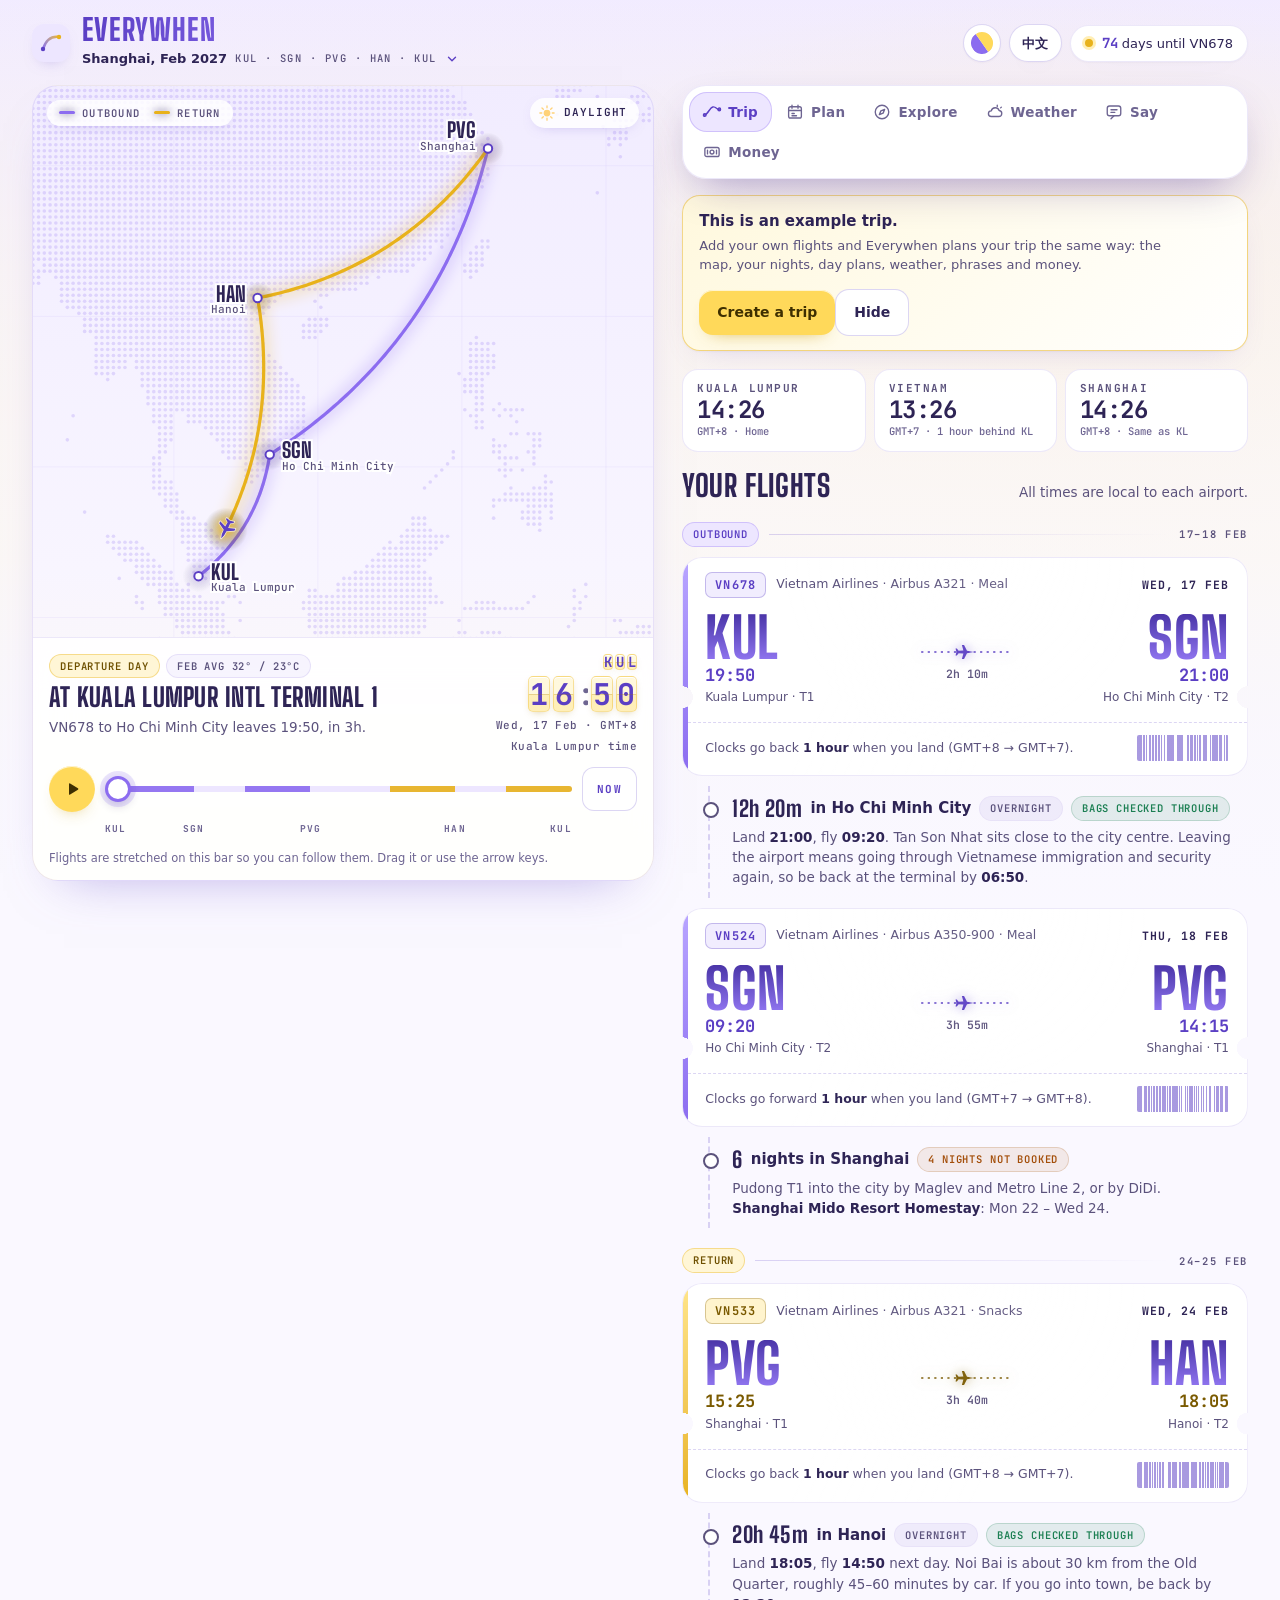
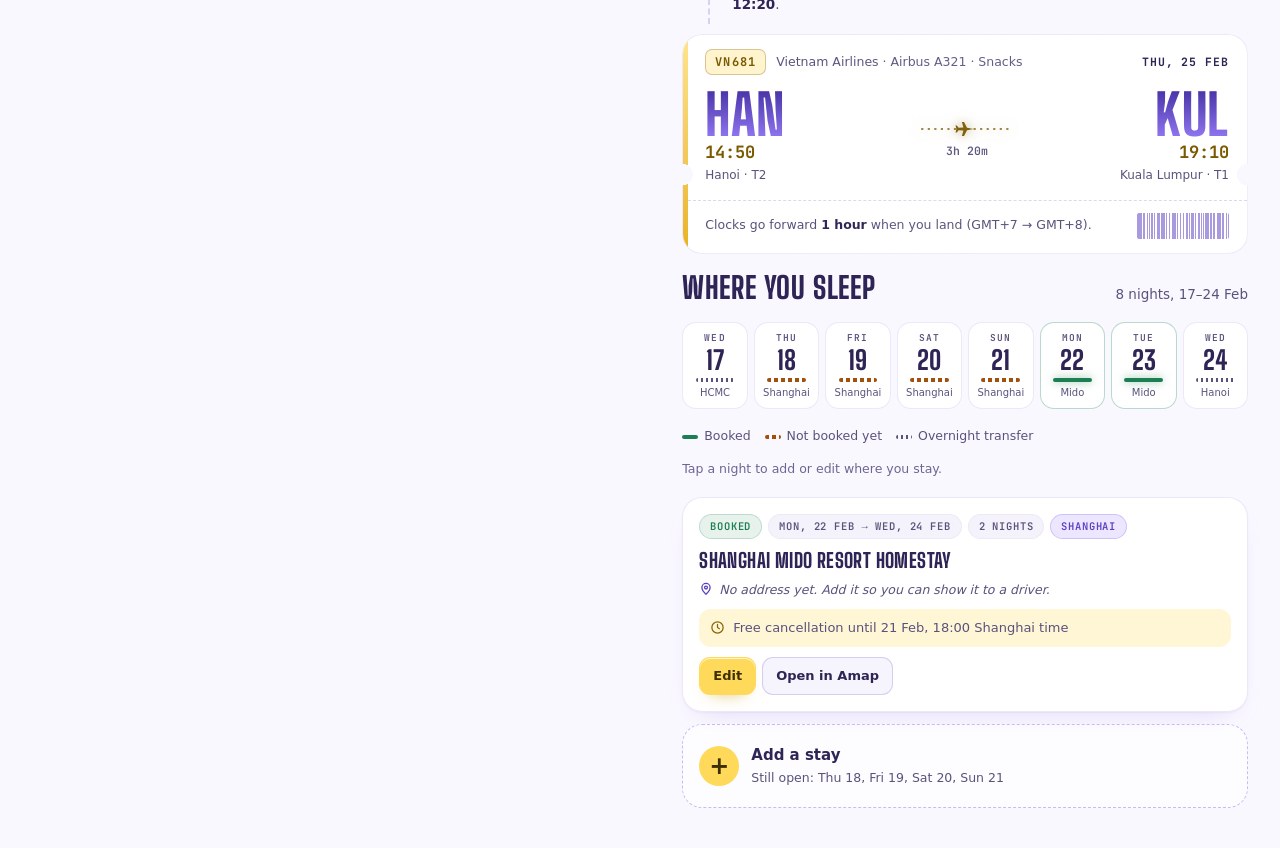
==== commit ce4bc915: "Night Flight: a dark theme at 35,000 ft Every stylesheet colour now carries a night value, switched " ====
--- a/index.html
+++ b/index.html
@@ -27,20 +27,21 @@
   color-scheme:light;
   /* Theme (OKLCH): the main colour's hue and colourfulness (lilac by default) and the accent's (butter yellow).
      Lightness never changes between themes, so contrast is the same in all of them. */
-  --hp:291; --sp:1; --hy:92; --sy:1;
-  --bg:oklch(98.3% calc(0.009 * var(--sp)) calc(var(--hp) + 8));
-  --glass:rgba(255,255,255,.94); --glass-2:rgba(255,255,255,.82); --glass-3:oklch(62.6% calc(0.190 * var(--sp)) var(--hp) / .07);
-  --line:oklch(56.9% calc(0.169 * var(--sp)) calc(var(--hp) + -1) / .14); --line-2:oklch(56.9% calc(0.169 * var(--sp)) calc(var(--hp) + -1) / .26);
-  --ink:oklch(30.0% calc(0.085 * var(--sp)) calc(var(--hp) + -1)); --muted:oklch(46.5% calc(0.068 * var(--sp)) calc(var(--hp) + 2)); --dim:oklch(53.3% calc(0.070 * var(--sp)) calc(var(--hp) + 2));
-  --out:oklch(48.0% calc(0.196 * var(--sp)) calc(var(--hp) + -5)); --out-2:oklch(67.0% calc(0.174 * var(--sp)) calc(var(--hp) + 2)); --out-soft:oklch(62.6% calc(0.190 * var(--sp)) var(--hp) / .12);
-  --ret:oklch(48.8% calc(0.100 * var(--sy)) calc(var(--hy) + -8)); --ret-2:oklch(89.5% calc(0.149 * var(--sy)) var(--hy)); --ret-soft:oklch(89.5% calc(0.149 * var(--sy)) var(--hy) / .3);
-  --gold:oklch(89.5% calc(0.149 * var(--sy)) var(--hy)); --gold-deep:oklch(79.2% calc(0.157 * var(--sy)) calc(var(--hy) + -6)); --lilac:oklch(93.8% calc(0.034 * var(--sp)) calc(var(--hp) + 8)); --lilac-2:oklch(88.5% calc(0.064 * var(--sp)) calc(var(--hp) + 6)); --butter:oklch(97.2% calc(0.043 * var(--sy)) calc(var(--hy) + 2));
-  --plum:oklch(48.0% calc(0.196 * var(--sp)) calc(var(--hp) + -5)); --plum-2:oklch(62.6% calc(0.190 * var(--sp)) var(--hp));
-  --route-out:oklch(62.6% calc(0.190 * var(--sp)) var(--hp)); --route-ret:oklch(79.2% calc(0.157 * var(--sy)) calc(var(--hy) + -6));
-  --good:#1D7F53; --good-soft:rgba(29,127,83,.1); --warn:#A34E0A; --warn-soft:rgba(163,78,10,.09);
-  --focus:oklch(54.0% calc(0.211 * var(--sp)) calc(var(--hp) + -5)); --scrim:oklch(30.0% calc(0.085 * var(--sp)) calc(var(--hp) + -1) / .35);
-  --sea:rgba(0,0,0,0); --land:oklch(62.6% calc(0.190 * var(--sp)) var(--hp) / .22); --grid:oklch(62.6% calc(0.190 * var(--sp)) var(--hp) / .07); --surface:#FFFFFF;
-  --sky-top:oklch(95.3% calc(0.026 * var(--sp)) calc(var(--hp) + 7)); --sky-bot:oklch(99.4% calc(0.008 * var(--sy)) calc(var(--hy) + -1)); --sun-glow:oklch(92.8% calc(0.103 * var(--sy)) calc(var(--hy) + 1) / 0); --night:0;
+  --hp:291; --sp:1; --hy:92; --sy:1; --dk:0; /* --dk: 1 for Night Flight */
+  --ink-k:oklch(30.0% calc(0.085 * var(--sp)) calc(var(--hp) + -1)); --plum-k:oklch(50.9% calc(0.189 * var(--sp)) calc(var(--hp) + -2)); --out-k:var(--plum-k);
+  --bg:oklch(calc(98.3% + var(--dk) * -78.0%) calc(0.009 * var(--sp) + var(--dk) * .035) calc(var(--hp) + 8));
+  --glass:oklch(calc(100.0% + var(--dk) * -78.7%) calc(0.000 + var(--dk) * .035) 0 / .94); --glass-2:oklch(calc(100.0% + var(--dk) * -78.7%) calc(0.000 + var(--dk) * .035) 0 / .82); --glass-3:oklch(62.6% calc(0.190 * var(--sp)) var(--hp) / .07);
+  --line:oklch(calc(56.9% + var(--dk) * 10.0%) calc(0.169 * var(--sp)) calc(var(--hp) + -1) / .14); --line-2:oklch(calc(56.9% + var(--dk) * 10.0%) calc(0.169 * var(--sp)) calc(var(--hp) + -1) / .26);
+  --ink:oklch(calc(30.0% + var(--dk) * 63.4%) calc(0.085 * var(--sp)) calc(var(--hp) + -1)); --muted:oklch(calc(46.5% + var(--dk) * 36.7%) calc(0.068 * var(--sp)) calc(var(--hp) + 2)); --dim:oklch(calc(53.3% + var(--dk) * 25.7%) calc(0.070 * var(--sp)) calc(var(--hp) + 2));
+  --out:oklch(calc(48.0% + var(--dk) * 34.2%) calc(0.196 * var(--sp)) calc(var(--hp) + -5)); --out-2:oklch(calc(67.0% + var(--dk) * 10.0%) calc(0.174 * var(--sp)) calc(var(--hp) + 2)); --out-soft:oklch(62.6% calc(0.190 * var(--sp)) var(--hp) / .12);
+  --ret:oklch(calc(48.8% + var(--dk) * 32.9%) calc(0.100 * var(--sy)) calc(var(--hy) + -8)); --ret-2:oklch(89.5% calc(0.149 * var(--sy)) var(--hy)); --ret-soft:oklch(calc(89.5% + var(--dk) * -74.0%) calc(0.149 * var(--sy) + var(--dk) * .035) var(--hy) / .3);
+  --gold:oklch(89.5% calc(0.149 * var(--sy)) var(--hy)); --gold-deep:oklch(calc(79.2% + var(--dk) * 10.0%) calc(0.157 * var(--sy)) calc(var(--hy) + -6)); --lilac:oklch(calc(93.8% + var(--dk) * -76.0%) calc(0.034 * var(--sp) + var(--dk) * .035) calc(var(--hp) + 8)); --lilac-2:oklch(calc(88.5% + var(--dk) * -73.6%) calc(0.064 * var(--sp) + var(--dk) * .035) calc(var(--hp) + 6)); --butter:oklch(calc(97.2% + var(--dk) * -77.5%) calc(0.043 * var(--sy) + var(--dk) * .035) calc(var(--hy) + 2));
+  --plum:oklch(calc(48.0% + var(--dk) * 34.2%) calc(0.196 * var(--sp)) calc(var(--hp) + -5)); --plum-2:oklch(calc(62.6% + var(--dk) * 10.0%) calc(0.190 * var(--sp)) var(--hp));
+  --route-out:oklch(calc(62.6% + var(--dk) * 10.0%) calc(0.190 * var(--sp)) var(--hp)); --route-ret:oklch(calc(79.2% + var(--dk) * 10.0%) calc(0.157 * var(--sy)) calc(var(--hy) + -6));
+  --good:oklch(calc(53.0% + var(--dk) * 26.1%) 0.112 159); --good-soft:oklch(53.0% 0.112 159 / .1); --warn:oklch(calc(52.2% + var(--dk) * 27.5%) 0.132 51); --warn-soft:oklch(52.2% 0.132 51 / .09);
+  --focus:oklch(calc(54.0% + var(--dk) * 24.5%) calc(0.211 * var(--sp)) calc(var(--hp) + -5)); --scrim:oklch(30.0% calc(0.085 * var(--sp)) calc(var(--hp) + -1) / .35);
+  --sea:rgba(0,0,0,0); --land:oklch(62.6% calc(0.190 * var(--sp)) var(--hp) / .22); --grid:oklch(62.6% calc(0.190 * var(--sp)) var(--hp) / .07); --surface:oklch(calc(100.0% + var(--dk) * -78.7%) calc(0.000 + var(--dk) * .035) 0);
+  --sky-top:oklch(calc(95.3% + var(--dk) * -76.6%) calc(0.026 * var(--sp) + var(--dk) * .035) calc(var(--hp) + 7)); --sky-bot:oklch(calc(99.4% + var(--dk) * -78.5%) calc(0.008 * var(--sy) + var(--dk) * .035) calc(var(--hy) + -1)); --sun-glow:oklch(92.8% calc(0.103 * var(--sy)) calc(var(--hy) + 1) / 0); --night:0;
   --shadow:0 1px 2px oklch(30.0% calc(0.085 * var(--sp)) calc(var(--hp) + -1) / .04),0 12px 30px -18px oklch(56.9% calc(0.169 * var(--sp)) calc(var(--hp) + -1) / .3);
   --f-sans:system-ui,-apple-system,"Segoe UI Variable Text","Segoe UI",Roboto,"Helvetica Neue",Arial,"PingFang SC","Microsoft YaHei",sans-serif;
   --f-display:"Big Shoulders Display","Arial Narrow","Roboto Condensed",system-ui,sans-serif;
@@ -62,12 +63,12 @@
 .sr{position:absolute;width:1px;height:1px;overflow:hidden;clip:rect(0 0 0 0);white-space:nowrap}
 
 /* ---------- living sky ---------- */
-.sky{position:fixed;inset:0;z-index:0;pointer-events:none;background:linear-gradient(180deg,var(--sky-top) 0%,var(--sky-bot) 62%,oklch(94.5% calc(0.029 * var(--sp)) calc(var(--hp) + 8)) 100%);transition:--sky-top 1.2s var(--ease),--sky-bot 1.2s var(--ease),--sun-glow 1.2s var(--ease)}
+.sky{position:fixed;inset:0;z-index:0;pointer-events:none;background:linear-gradient(180deg,var(--sky-top) 0%,var(--sky-bot) 62%,oklch(calc(94.5% + var(--dk) * -76.3%) calc(0.029 * var(--sp) + var(--dk) * .035) calc(var(--hp) + 8)) 100%);transition:--sky-top 1.2s var(--ease),--sky-bot 1.2s var(--ease),--sun-glow 1.2s var(--ease)}
 .sky.live{transition:none}
 .sky::before{content:"";position:absolute;inset:0;background:radial-gradient(60% 45% at var(--sun-x,75%) var(--sun-y,18%),var(--sun-glow),transparent 70%)}
-.sky::after{content:"";position:absolute;inset:0;background:radial-gradient(120% 70% at 50% 110%,oklch(94.5% calc(0.029 * var(--sp)) calc(var(--hp) + 8) / .9),transparent 60%),linear-gradient(180deg,transparent 40%,oklch(94.5% calc(0.029 * var(--sp)) calc(var(--hp) + 8) / .55))}
+.sky::after{content:"";position:absolute;inset:0;background:radial-gradient(120% 70% at 50% 110%,oklch(calc(94.5% + var(--dk) * -76.3%) calc(0.029 * var(--sp) + var(--dk) * .035) calc(var(--hp) + 8) / .9),transparent 60%),linear-gradient(180deg,transparent 40%,oklch(calc(94.5% + var(--dk) * -76.3%) calc(0.029 * var(--sp) + var(--dk) * .035) calc(var(--hp) + 8) / .55))}
 #stars{position:absolute;inset:0;width:100%;height:100%;opacity:var(--night);transition:opacity 1.2s var(--ease)}
-.twinkle{position:absolute;width:2px;height:2px;border-radius:50%;background:#fff;box-shadow:0 0 6px 1px rgba(255,255,255,.7);opacity:calc(var(--night) * .9);animation:tw 3.2s ease-in-out infinite}
+.twinkle{position:absolute;width:2px;height:2px;border-radius:50%;background:oklch(calc(100.0% + var(--dk) * -78.7%) calc(0.000 + var(--dk) * .035) 0);box-shadow:0 0 6px 1px oklch(100.0% 0.000 0 / calc(.7 * (1 - var(--dk) * .8)));opacity:calc(var(--night) * .9);animation:tw 3.2s ease-in-out infinite}
 @keyframes tw{0%,100%{transform:scale(.6);opacity:calc(var(--night) * .25)}50%{transform:scale(1.25);opacity:calc(var(--night) * .95)}}
 #fx{position:fixed;inset:0;width:100%;height:100%;pointer-events:none;z-index:80}
 
@@ -77,7 +78,7 @@
 .brand{display:flex;align-items:center;gap:12px;min-width:0}
 .mark{width:38px;height:38px;flex:none;border-radius:12px;background:linear-gradient(145deg,oklch(55.5% calc(0.209 * var(--sp)) calc(var(--hp) + 1) / .22),oklch(75.0% calc(0.155 * var(--sy)) calc(var(--hy) + -12) / .18));border:1px solid var(--line-2);display:grid;place-items:center;box-shadow:0 8px 24px -8px oklch(62.7% calc(0.198 * var(--sp)) calc(var(--hp) + 24) / .55)}
 .mark svg{width:24px;height:24px}
-.brand h1{font:800 30px/.9 var(--f-display);letter-spacing:.04em;text-transform:uppercase;background:linear-gradient(90deg,oklch(48.0% calc(0.196 * var(--sp)) calc(var(--hp) + -5)) 0%,oklch(62.6% calc(0.190 * var(--sp)) var(--hp)) 65%,oklch(72.8% calc(0.138 * var(--sy)) calc(var(--hy) + -2)) 100%);-webkit-background-clip:text;background-clip:text;color:transparent}
+.brand h1{font:800 30px/.9 var(--f-display);letter-spacing:.04em;text-transform:uppercase;background:linear-gradient(90deg,oklch(calc(48.0% + var(--dk) * 34.2%) calc(0.196 * var(--sp)) calc(var(--hp) + -5)) 0%,oklch(calc(62.6% + var(--dk) * 10.0%) calc(0.190 * var(--sp)) var(--hp)) 65%,oklch(calc(72.8% + var(--dk) * 10.0%) calc(0.138 * var(--sy)) calc(var(--hy) + -2)) 100%);-webkit-background-clip:text;background-clip:text;color:transparent}
 .brand .route{display:block;font:500 10.5px/1.4 var(--f-mono);color:var(--muted);letter-spacing:.14em;margin-top:3px}
 .count{display:inline-flex;align-items:center;gap:9px;padding:8px 14px;border-radius:999px;background:var(--glass);border:1px solid var(--line);backdrop-filter:blur(16px) saturate(140%);-webkit-backdrop-filter:blur(16px) saturate(140%);font-size:13px;white-space:nowrap}
 .count .dot{width:8px;height:8px;border-radius:50%;background:var(--out);box-shadow:0 0 0 0 oklch(55.5% calc(0.209 * var(--sp)) calc(var(--hp) + 1) / .6);animation:ping 2.2s var(--ease) infinite}
@@ -94,7 +95,7 @@
 .glass{background:var(--glass);border:1px solid var(--line);border-radius:var(--r);backdrop-filter:blur(18px) saturate(140%);-webkit-backdrop-filter:blur(18px) saturate(140%);box-shadow:var(--shadow)}
 
 /* ---------- stage (map) ---------- */
-.stage{position:relative;border:1px solid var(--line);border-radius:26px;overflow:hidden;display:flex;flex-direction:column;background:linear-gradient(180deg,oklch(50.9% calc(0.189 * var(--sp)) calc(var(--hp) + -2) / .03),rgba(255,255,255,0.7));box-shadow:0 30px 80px -30px oklch(36.9% calc(0.158 * var(--sp)) calc(var(--hp) + -3) / 0.36),0 1px 0 rgba(255,255,255,.08) inset}
+.stage{position:relative;border:1px solid var(--line);border-radius:26px;overflow:hidden;display:flex;flex-direction:column;background:linear-gradient(180deg,oklch(50.9% calc(0.189 * var(--sp)) calc(var(--hp) + -2) / .03),oklch(calc(100.0% + var(--dk) * -78.7%) calc(0.000 + var(--dk) * .035) 0 / 0.7));box-shadow:0 30px 80px -30px oklch(36.9% calc(0.158 * var(--sp)) calc(var(--hp) + -3) / 0.36),0 1px 0 oklch(100.0% 0.000 0 / calc(.08 * (1 - var(--dk) * .8))) inset}
 .map-wrap{position:relative;height:clamp(320px,54vh,470px)}
 #map{position:absolute;inset:0;width:100%;height:100%;display:block}
 .map-legend{position:absolute;left:14px;top:14px;display:flex;gap:14px;font:600 10.5px/1 var(--f-mono);letter-spacing:.12em;text-transform:uppercase;color:var(--muted);pointer-events:none;padding:8px 12px;border-radius:999px;background:oklch(27.8% calc(0.100 * var(--sp)) calc(var(--hp) + -1) / .45);backdrop-filter:blur(8px);-webkit-backdrop-filter:blur(8px)}
@@ -109,15 +110,15 @@
 .ro-sub{color:var(--muted);font-size:13.5px}
 .board{flex:none;display:grid;justify-items:end;gap:6px}
 .flap{display:flex;gap:3px}
-.flap .c{position:relative;width:.72em;height:1.18em;display:grid;place-items:center;font:700 30px/1 var(--f-mono);color:oklch(86.1% calc(0.159 * var(--sy)) calc(var(--hy) + -6));background:linear-gradient(180deg,oklch(21.0% calc(0.091 * var(--sp)) calc(var(--hp) + -6)) 0 49%,oklch(16.6% calc(0.066 * var(--sp)) calc(var(--hp) + -4)) 51% 100%);border-radius:5px;box-shadow:0 1px 0 rgba(255,255,255,.08) inset,0 4px 10px -4px oklch(36.9% calc(0.158 * var(--sp)) calc(var(--hp) + -3) / 0.36);overflow:hidden}
-.flap .c::after{content:"";position:absolute;left:0;right:0;top:50%;height:1px;background:rgba(0,0,0,.55);box-shadow:0 1px 0 rgba(255,255,255,.05)}
+.flap .c{position:relative;width:.72em;height:1.18em;display:grid;place-items:center;font:700 30px/1 var(--f-mono);color:oklch(86.1% calc(0.159 * var(--sy)) calc(var(--hy) + -6));background:linear-gradient(180deg,oklch(21.0% calc(0.091 * var(--sp)) calc(var(--hp) + -6)) 0 49%,oklch(16.6% calc(0.066 * var(--sp)) calc(var(--hp) + -4)) 51% 100%);border-radius:5px;box-shadow:0 1px 0 oklch(100.0% 0.000 0 / calc(.08 * (1 - var(--dk) * .8))) inset,0 4px 10px -4px oklch(36.9% calc(0.158 * var(--sp)) calc(var(--hp) + -3) / 0.36);overflow:hidden}
+.flap .c::after{content:"";position:absolute;left:0;right:0;top:50%;height:1px;background:rgba(0,0,0,.55);box-shadow:0 1px 0 oklch(100.0% 0.000 0 / calc(.05 * (1 - var(--dk) * .8)))}
 .flap .c.sep{width:.36em;background:none;box-shadow:none;color:var(--muted)}
 .flap .c.sep::after{display:none}
 .flap .c.go{animation:flap .16s var(--ease)}
 @keyframes flap{0%{transform:perspective(200px) rotateX(0);filter:brightness(1)}50%{transform:perspective(200px) rotateX(-80deg);filter:brightness(1.8)}100%{transform:perspective(200px) rotateX(0);filter:brightness(1)}}
 .board .small{font:500 11px/1.4 var(--f-mono);color:var(--muted);text-align:right;letter-spacing:.04em}
 .scrub-row{display:flex;align-items:center;gap:10px}
-.icon-btn{flex:none;width:46px;height:46px;border-radius:50%;border:0;background:linear-gradient(145deg,var(--out),var(--out-2));display:grid;place-items:center;color:#FFFFFF;box-shadow:0 10px 26px -8px oklch(62.7% calc(0.198 * var(--sp)) calc(var(--hp) + 24) / .75),0 1px 0 rgba(255,255,255,.4) inset;transition:transform .2s var(--spring)}
+.icon-btn{flex:none;width:46px;height:46px;border-radius:50%;border:0;background:linear-gradient(145deg,var(--out),var(--out-2));display:grid;place-items:center;color:oklch(100.0% 0.000 0);box-shadow:0 10px 26px -8px oklch(62.7% calc(0.198 * var(--sp)) calc(var(--hp) + 24) / .75),0 1px 0 oklch(100.0% 0.000 0 / calc(.4 * (1 - var(--dk) * .8))) inset;transition:transform .2s var(--spring)}
 .icon-btn:hover{transform:scale(1.06)}
 .icon-btn:active{transform:scale(.94)}
 .icon-btn svg{width:18px;height:18px}
@@ -131,8 +132,8 @@
 #scrub:active{cursor:grabbing}
 #scrub::-webkit-slider-runnable-track{height:44px;background:transparent}
 #scrub::-moz-range-track{height:44px;background:transparent}
-#scrub::-webkit-slider-thumb{-webkit-appearance:none;width:26px;height:26px;margin-top:9px;border-radius:50%;background:radial-gradient(circle at 35% 30%,#fff,oklch(94.6% calc(0.026 * var(--sp)) calc(var(--hp) + -12)) 60%,oklch(86.2% calc(0.053 * var(--sp)) calc(var(--hp) + -13)));border:0;box-shadow:0 0 0 5px rgba(255,255,255,.14),0 6px 16px oklch(36.9% calc(0.158 * var(--sp)) calc(var(--hp) + -3) / 0.225)}
-#scrub::-moz-range-thumb{width:24px;height:24px;border-radius:50%;background:#fff;border:0;box-shadow:0 0 0 5px rgba(255,255,255,.14),0 6px 16px oklch(36.9% calc(0.158 * var(--sp)) calc(var(--hp) + -3) / 0.225)}
+#scrub::-webkit-slider-thumb{-webkit-appearance:none;width:26px;height:26px;margin-top:9px;border-radius:50%;background:radial-gradient(circle at 35% 30%,oklch(calc(100.0% + var(--dk) * -78.7%) calc(0.000 + var(--dk) * .035) 0),oklch(calc(94.6% + var(--dk) * -76.3%) calc(0.026 * var(--sp) + var(--dk) * .035) calc(var(--hp) + -12)) 60%,oklch(calc(86.2% + var(--dk) * -72.5%) calc(0.053 * var(--sp) + var(--dk) * .035) calc(var(--hp) + -13)));border:0;box-shadow:0 0 0 5px oklch(100.0% 0.000 0 / calc(.14 * (1 - var(--dk) * .8))),0 6px 16px oklch(36.9% calc(0.158 * var(--sp)) calc(var(--hp) + -3) / 0.225)}
+#scrub::-moz-range-thumb{width:24px;height:24px;border-radius:50%;background:oklch(calc(100.0% + var(--dk) * -78.7%) calc(0.000 + var(--dk) * .035) 0);border:0;box-shadow:0 0 0 5px oklch(100.0% 0.000 0 / calc(.14 * (1 - var(--dk) * .8))),0 6px 16px oklch(36.9% calc(0.158 * var(--sp)) calc(var(--hp) + -3) / 0.225)}
 #scrub:focus-visible{outline:none}
 #scrub:focus-visible::-webkit-slider-thumb{box-shadow:0 0 0 5px var(--focus)}
 #scrub:focus-visible::-moz-range-thumb{box-shadow:0 0 0 5px var(--focus)}
@@ -146,8 +147,8 @@
 .chip{display:inline-flex;align-items:center;gap:6px;padding:4px 10px;border-radius:999px;font:600 10.5px/1.4 var(--f-mono);letter-spacing:.08em;text-transform:uppercase;background:oklch(50.9% calc(0.189 * var(--sp)) calc(var(--hp) + -2) / .07);color:var(--muted);white-space:nowrap;border:1px solid oklch(50.9% calc(0.189 * var(--sp)) calc(var(--hp) + -2) / .05)}
 .chip.out{background:var(--out-soft);color:var(--out);border-color:oklch(55.5% calc(0.209 * var(--sp)) calc(var(--hp) + 1) / .2)}
 .chip.ret{background:var(--ret-soft);color:var(--ret);border-color:oklch(75.0% calc(0.155 * var(--sy)) calc(var(--hy) + -12) / .2)}
-.chip.good{background:var(--good-soft);color:var(--good);border-color:rgba(29,127,83,.2)}
-.chip.warn{background:var(--warn-soft);color:var(--warn);border-color:rgba(165,86,10,.2)}
+.chip.good{background:var(--good-soft);color:var(--good);border-color:oklch(53.0% 0.112 159 / .2)}
+.chip.warn{background:var(--warn-soft);color:var(--warn);border-color:oklch(53.8% 0.129 55 / .2)}
 
 /* ---------- clocks ---------- */
 .clocks{display:grid;grid-template-columns:repeat(3,1fr);gap:8px}
@@ -171,7 +172,7 @@
   mask:radial-gradient(circle 11px at 0 64%,#0000 98%,#000) left/51% 100% no-repeat,radial-gradient(circle 11px at 100% 64%,#0000 98%,#000) right/51% 100% no-repeat}
 .pass.ret{--c:var(--ret);--c2:var(--ret-2);--cs:var(--ret-soft)}
 .pass::before{content:"";position:absolute;inset:0 auto 0 0;width:5px;background:linear-gradient(180deg,var(--c),var(--c2))}
-.pass::after{content:"";position:absolute;inset:0;background:radial-gradient(420px circle at var(--mx,50%) var(--my,0%),rgba(255,255,255,.13),transparent 45%),linear-gradient(115deg,transparent 30%,rgba(255,255,255,.06) 45%,transparent 60%);opacity:var(--sheen,.5);pointer-events:none;transition:opacity .3s}
+.pass::after{content:"";position:absolute;inset:0;background:radial-gradient(420px circle at var(--mx,50%) var(--my,0%),oklch(calc(100.0% + var(--dk) * -78.7%) calc(0.000 + var(--dk) * .035) 0 / .13),transparent 45%),linear-gradient(115deg,transparent 30%,oklch(calc(100.0% + var(--dk) * -78.7%) calc(0.000 + var(--dk) * .035) 0 / .06) 45%,transparent 60%);opacity:var(--sheen,.5);pointer-events:none;transition:opacity .3s}
 .pass:hover{--sheen:1}
 .pass-top{display:flex;align-items:center;gap:10px;padding:14px 18px 12px 22px;flex-wrap:wrap}
 .pass-top .flt{font:700 12px/1 var(--f-mono);letter-spacing:.1em;color:var(--c);background:var(--cs);padding:6px 9px;border-radius:7px;border:1px solid color-mix(in srgb,var(--c) 30%,transparent)}
@@ -180,7 +181,7 @@
 .pass-main{display:grid;grid-template-columns:1fr auto 1fr;align-items:center;gap:10px;padding:4px 18px 16px 22px}
 .pt{display:grid;gap:3px;min-width:0}
 .pt.r{text-align:right}
-.iata{font:800 56px/.86 var(--f-display);letter-spacing:.01em;background:linear-gradient(180deg,oklch(42.7% calc(0.175 * var(--sp)) calc(var(--hp) + -6)),oklch(65.2% calc(0.177 * var(--sp)) var(--hp)));-webkit-background-clip:text;background-clip:text;color:transparent}
+.iata{font:800 56px/.86 var(--f-display);letter-spacing:.01em;background:linear-gradient(180deg,oklch(calc(42.7% + var(--dk) * 42.8%) calc(0.175 * var(--sp)) calc(var(--hp) + -6)),oklch(calc(65.2% + var(--dk) * 10.0%) calc(0.177 * var(--sp)) var(--hp)));-webkit-background-clip:text;background-clip:text;color:transparent}
 .pt .time{font:700 17px/1.2 var(--f-mono);font-variant-numeric:tabular-nums;color:var(--c)}
 .pt .where{font-size:12px;color:var(--muted)}
 .mid{display:grid;justify-items:center;gap:5px;color:var(--c);min-width:74px}
@@ -203,7 +204,7 @@
 .night .dd{font:800 26px/1 var(--f-display)}
 .night .dw{font:600 9.5px/1 var(--f-mono);letter-spacing:.12em;text-transform:uppercase;color:var(--muted)}
 .night .st{width:70%;height:4px;border-radius:2px;background:var(--line)}
-.night.booked{border-color:rgba(29,127,83,.3)}
+.night.booked{border-color:oklch(53.0% 0.112 159 / .3)}
 .night.booked .st{background:var(--good);box-shadow:0 0 10px var(--good)}
 .night.open .st{background:repeating-linear-gradient(90deg,var(--warn) 0 4px,transparent 4px 7px)}
 .night.transit .st{background:repeating-linear-gradient(90deg,var(--muted) 0 2px,transparent 2px 5px)}
@@ -216,30 +217,30 @@
 .seg{position:relative;display:inline-flex;padding:4px;border-radius:14px;background:oklch(50.9% calc(0.189 * var(--sp)) calc(var(--hp) + -2) / .06);border:1px solid var(--line);gap:2px;flex-wrap:wrap;backdrop-filter:blur(12px);-webkit-backdrop-filter:blur(12px)}
 .seg button{position:relative;border:0;background:transparent;padding:9px 15px;border-radius:10px;font-weight:600;font-size:14px;color:var(--muted);transition:color .2s,background .25s var(--ease);min-height:40px}
 .seg button:hover{color:var(--ink)}
-.seg button[aria-pressed="true"]{background:linear-gradient(180deg,oklch(50.9% calc(0.189 * var(--sp)) calc(var(--hp) + -2) / .16),oklch(50.9% calc(0.189 * var(--sp)) calc(var(--hp) + -2) / .08));color:var(--ink);box-shadow:0 1px 0 rgba(255,255,255,.18) inset,0 6px 16px -8px oklch(36.9% calc(0.158 * var(--sp)) calc(var(--hp) + -3) / 0.315)}
+.seg button[aria-pressed="true"]{background:linear-gradient(180deg,oklch(50.9% calc(0.189 * var(--sp)) calc(var(--hp) + -2) / .16),oklch(50.9% calc(0.189 * var(--sp)) calc(var(--hp) + -2) / .08));color:var(--ink);box-shadow:0 1px 0 oklch(100.0% 0.000 0 / calc(.18 * (1 - var(--dk) * .8))) inset,0 6px 16px -8px oklch(36.9% calc(0.158 * var(--sp)) calc(var(--hp) + -3) / 0.315)}
 
 /* ---------- forms & buttons ---------- */
 .addr{padding:18px;display:grid;gap:12px}
 .addr-grid{display:grid;gap:10px}
 .field{display:grid;gap:6px}
 .field label{font:600 10.5px/1.2 var(--f-mono);letter-spacing:.12em;text-transform:uppercase;color:var(--muted)}
-.field input,.field textarea{width:100%;padding:12px 14px;border-radius:12px;border:1px solid var(--line-2);background:rgba(255,255,255,0.7);font-size:15px;transition:border-color .2s,box-shadow .2s}
+.field input,.field textarea{width:100%;padding:12px 14px;border-radius:12px;border:1px solid var(--line-2);background:oklch(calc(100.0% + var(--dk) * -78.7%) calc(0.000 + var(--dk) * .035) 0 / 0.7);font-size:15px;transition:border-color .2s,box-shadow .2s}
 .field textarea{min-height:68px;resize:vertical;font-family:var(--f-cjk),var(--f-sans)}
 .field input:focus,.field textarea:focus{outline:none;border-color:var(--out);box-shadow:0 0 0 4px var(--out-soft)}
 .hint{font-size:12.5px;color:var(--dim)}
-.btn{display:inline-flex;align-items:center;justify-content:center;gap:8px;padding:12px 18px;min-height:44px;border-radius:14px;border:0;background:linear-gradient(145deg,var(--out),var(--out-2));color:#FFFFFF;font-weight:700;font-size:14px;box-shadow:0 10px 26px -10px oklch(62.7% calc(0.198 * var(--sp)) calc(var(--hp) + 24) / .8),0 1px 0 rgba(255,255,255,.35) inset;transition:transform .2s var(--spring),filter .2s}
+.btn{display:inline-flex;align-items:center;justify-content:center;gap:8px;padding:12px 18px;min-height:44px;border-radius:14px;border:0;background:linear-gradient(145deg,var(--out),var(--out-2));color:oklch(100.0% 0.000 0);font-weight:700;font-size:14px;box-shadow:0 10px 26px -10px oklch(62.7% calc(0.198 * var(--sp)) calc(var(--hp) + 24) / .8),0 1px 0 oklch(100.0% 0.000 0 / calc(.35 * (1 - var(--dk) * .8))) inset;transition:transform .2s var(--spring),filter .2s}
 .btn:hover{filter:brightness(1.06)}
 .btn:active{transform:scale(.96)}
 .btn:disabled{opacity:.4;cursor:not-allowed;box-shadow:none}
-.btn.ghost{background:oklch(50.9% calc(0.189 * var(--sp)) calc(var(--hp) + -2) / .08);color:var(--ink);box-shadow:0 1px 0 rgba(255,255,255,.1) inset;border:1px solid var(--line)}
+.btn.ghost{background:oklch(50.9% calc(0.189 * var(--sp)) calc(var(--hp) + -2) / .08);color:var(--ink);box-shadow:0 1px 0 oklch(100.0% 0.000 0 / calc(.1 * (1 - var(--dk) * .8))) inset;border:1px solid var(--line)}
 .btn svg{width:18px;height:18px}
 .sbtn{display:inline-flex;align-items:center;gap:6px;min-height:38px;padding:0 13px;border-radius:11px;border:1px solid var(--line-2);background:oklch(50.9% calc(0.189 * var(--sp)) calc(var(--hp) + -2) / .06);font-size:13px;font-weight:600;color:var(--ink);transition:background .2s,transform .2s var(--spring)}
 .sbtn:hover{background:oklch(50.9% calc(0.189 * var(--sp)) calc(var(--hp) + -2) / .12)}
 .sbtn:active{transform:scale(.95)}
 .sbtn svg{width:15px;height:15px}
-.sbtn.primary{background:linear-gradient(145deg,var(--out),var(--out-2));color:#FFFFFF;border-color:transparent}
-.sbtn.on{background:var(--good-soft);color:var(--good);border-color:rgba(29,127,83,.3)}
-.sel{min-height:38px;border-radius:11px;border:1px solid var(--line-2);background:rgba(255,255,255,0.84);padding:0 8px;font-size:13px;max-width:100%}
+.sbtn.primary{background:linear-gradient(145deg,var(--out),var(--out-2));color:oklch(100.0% 0.000 0);border-color:transparent}
+.sbtn.on{background:var(--good-soft);color:var(--good);border-color:oklch(53.0% 0.112 159 / .3)}
+.sel{min-height:38px;border-radius:11px;border:1px solid var(--line-2);background:oklch(calc(100.0% + var(--dk) * -78.7%) calc(0.000 + var(--dk) * .035) 0 / 0.84);padding:0 8px;font-size:13px;max-width:100%}
 
 /* ---------- say ---------- */
 .group{display:grid;gap:10px}
@@ -248,37 +249,37 @@
 .cards{display:grid;grid-template-columns:repeat(auto-fill,minmax(230px,1fr));gap:8px}
 .phrase{text-align:left;border:1px solid var(--line);background:var(--glass);backdrop-filter:blur(14px);-webkit-backdrop-filter:blur(14px);border-radius:16px;padding:14px 16px;display:grid;gap:5px;transition:transform .3s var(--spring),border-color .2s,background .2s;position:relative;overflow:hidden}
 .phrase::after{content:"";position:absolute;right:12px;top:12px;width:22px;height:22px;border-radius:50%;background:oklch(50.9% calc(0.189 * var(--sp)) calc(var(--hp) + -2) / .07) url("data:image/svg+xml,%3Csvg xmlns='http://www.w3.org/2000/svg' viewBox='0 0 24 24' fill='none' stroke='%23B7BDDC' stroke-width='2' stroke-linecap='round'%3E%3Cpath d='M15 3h6v6M21 3l-7 7M9 21H3v-6M3 21l7-7'/%3E%3C/svg%3E") center/12px no-repeat;opacity:.7}
-.phrase:hover{transform:translateY(-2px);border-color:var(--line-2);background:rgba(255,255,255,.75)}
+.phrase:hover{transform:translateY(-2px);border-color:var(--line-2);background:oklch(calc(100.0% + var(--dk) * -78.7%) calc(0.000 + var(--dk) * .035) 0 / .75)}
 .phrase .en{font-size:12.5px;color:var(--muted);padding-right:26px}
 .phrase .lo{font:600 20px/1.35 var(--f-cjk),var(--f-sans)}
 .phrase .ro{font-size:12.5px;color:var(--out);font-style:italic}
 .sos{display:grid;grid-template-columns:repeat(3,1fr);gap:8px}
-.sos div{background:linear-gradient(160deg,rgba(196,48,96,.16),rgba(196,48,96,.04));border:1px solid rgba(196,48,96,.25);border-radius:16px;padding:12px 14px;display:grid;gap:2px}
-.sos b{font:800 34px/1 var(--f-display);color:#B3264F}
+.sos div{background:linear-gradient(160deg,oklch(55.2% 0.186 7 / .16),oklch(55.2% 0.186 7 / .04));border:1px solid oklch(55.2% 0.186 7 / .25);border-radius:16px;padding:12px 14px;display:grid;gap:2px}
+.sos b{font:800 34px/1 var(--f-display);color:oklch(calc(51.0% + var(--dk) * 29.5%) 0.177 10)}
 .sos span{font-size:12.5px;color:var(--muted)}
 
 /* ---------- show overlay ---------- */
 .show{position:fixed;inset:0;z-index:90;background:var(--scrim);backdrop-filter:blur(10px);-webkit-backdrop-filter:blur(10px);display:grid;place-items:center;padding:16px;padding-top:calc(16px + env(safe-area-inset-top,0px));padding-bottom:calc(16px + env(safe-area-inset-bottom,0px));animation:fadeIn .25s var(--ease)}
 @keyframes fadeIn{from{opacity:0}}
-.show-card{background:oklch(98.8% calc(0.014 * var(--sy)) calc(var(--hy) + -3));color:#111;width:min(920px,100%);max-height:100%;overflow:auto;border-radius:28px;padding:clamp(22px,4vw,48px);display:grid;gap:18px;box-shadow:0 40px 100px oklch(36.9% calc(0.158 * var(--sp)) calc(var(--hp) + -3) / 0.27);animation:sheet .45s var(--spring);position:relative}
+.show-card{background:oklch(98.8% calc(0.014 * var(--sy)) calc(var(--hy) + -3));color:oklch(17.8% 0.000 0);width:min(920px,100%);max-height:100%;overflow:auto;border-radius:28px;padding:clamp(22px,4vw,48px);display:grid;gap:18px;box-shadow:0 40px 100px oklch(36.9% calc(0.158 * var(--sp)) calc(var(--hp) + -3) / 0.27);animation:sheet .45s var(--spring);position:relative}
 .show-card::before{content:"";position:absolute;left:0;right:0;top:0;height:8px;border-radius:28px 28px 0 0;background:linear-gradient(90deg,var(--out),var(--ret))}
 @keyframes sheet{from{opacity:0;transform:translateY(40px) scale(.97)}}
 .show-top{display:flex;justify-content:space-between;align-items:center;gap:10px}
-.show-top .eyebrow{color:#5b5b66}
+.show-top .eyebrow{color:oklch(calc(47.5% + var(--dk) * 35.0%) 0.018 286)}
 .show-text{font:700 clamp(40px,9vw,92px)/1.15 var(--f-cjk),var(--f-sans);letter-spacing:.01em;word-break:break-word;overflow-wrap:anywhere}
 .show-text.long{font-size:clamp(28px,6vw,56px)}
-.show-ro{font-size:clamp(16px,2.4vw,22px);color:#4a4a55;font-style:italic}
-.show-en{font-size:15px;color:#4a4a55;border-top:1px solid #e2dfd4;padding-top:12px}
+.show-ro{font-size:clamp(16px,2.4vw,22px);color:oklch(calc(41.3% + var(--dk) * 45.1%) 0.018 286);font-style:italic}
+.show-en{font-size:15px;color:oklch(calc(41.3% + var(--dk) * 45.1%) 0.018 286);border-top:1px solid oklch(90.3% 0.015 94 / calc(1 - var(--dk) * .8));padding-top:12px}
 .show-actions{display:flex;gap:8px;flex-wrap:wrap}
-.show-actions .btn{background:#111;color:oklch(98.8% calc(0.014 * var(--sy)) calc(var(--hy) + -3));box-shadow:none}
-.show-actions .btn.ghost,.show-top .btn.ghost{background:oklch(93.5% calc(0.021 * var(--sy)) calc(var(--hy) + -3));color:#111;border:0}
-.show-msg{font-size:13.5px;color:#7a3d00;min-height:1.2em}
+.show-actions .btn{background:oklch(17.8% 0.000 0);color:oklch(98.8% calc(0.014 * var(--sy)) calc(var(--hy) + -3));box-shadow:none}
+.show-actions .btn.ghost,.show-top .btn.ghost{background:oklch(93.5% calc(0.021 * var(--sy)) calc(var(--hy) + -3));color:oklch(17.8% 0.000 0);border:0}
+.show-msg{font-size:13.5px;color:oklch(calc(43.0% + var(--dk) * 42.4%) 0.106 56);min-height:1.2em}
 .show-card :focus-visible{outline-color:oklch(48.2% calc(0.206 * var(--sp)) calc(var(--hp) + -23))}
 
 /* ---------- money ---------- */
 .conv{padding:20px;display:grid;gap:18px;position:relative;overflow:hidden}
 .conv::before{content:"";position:absolute;right:-60px;top:-60px;width:220px;height:220px;border-radius:50%;background:radial-gradient(circle,oklch(55.5% calc(0.209 * var(--sp)) calc(var(--hp) + 1) / .22),transparent 65%);pointer-events:none}
-.conv-in{display:flex;align-items:center;gap:10px;border:1px solid var(--line-2);border-radius:16px;padding:6px 6px 6px 16px;background:rgba(255,255,255,0.78);transition:border-color .2s,box-shadow .2s}
+.conv-in{display:flex;align-items:center;gap:10px;border:1px solid var(--line-2);border-radius:16px;padding:6px 6px 6px 16px;background:oklch(calc(100.0% + var(--dk) * -78.7%) calc(0.000 + var(--dk) * .035) 0 / 0.78);transition:border-color .2s,box-shadow .2s}
 .conv-in:focus-within{border-color:var(--out);box-shadow:0 0 0 4px var(--out-soft)}
 .conv-in .cur{font:700 13px/1 var(--f-mono);color:var(--out);letter-spacing:.08em}
 .conv-in input{flex:1;min-width:0;border:0;background:transparent;font:700 28px/1.3 var(--f-mono);padding:6px 0;outline:none}
@@ -288,20 +289,20 @@
 .amt-src .z{opacity:.32}
 .amt-src .u{font-size:12px;color:var(--muted);margin-left:6px;font-weight:600;letter-spacing:.08em}
 .amt-words{font-size:13.5px;color:var(--muted)}
-.amt-dst{font:800 clamp(64px,13vw,96px)/.9 var(--f-display);letter-spacing:.01em;font-variant-numeric:tabular-nums;background:linear-gradient(180deg,oklch(48.0% calc(0.196 * var(--sp)) calc(var(--hp) + -5)) 25%,oklch(71.0% calc(0.166 * var(--sp)) calc(var(--hp) + 1)));-webkit-background-clip:text;background-clip:text;color:transparent;overflow-wrap:anywhere}
+.amt-dst{font:800 clamp(64px,13vw,96px)/.9 var(--f-display);letter-spacing:.01em;font-variant-numeric:tabular-nums;background:linear-gradient(180deg,oklch(calc(48.0% + var(--dk) * 34.2%) calc(0.196 * var(--sp)) calc(var(--hp) + -5)) 25%,oklch(calc(71.0% + var(--dk) * 10.0%) calc(0.166 * var(--sp)) calc(var(--hp) + 1)));-webkit-background-clip:text;background-clip:text;color:transparent;overflow-wrap:anywhere}
 .amt-dst small{font-size:.4em;letter-spacing:.06em;margin-right:.25em;font-weight:700}
 .conv-err{color:var(--warn);font-size:14px}
 .notes{display:grid;grid-template-columns:repeat(3,1fr);gap:8px}
-.note{border:1px solid var(--line);background:linear-gradient(135deg,color-mix(in srgb,var(--nc) 30%,transparent),rgba(255,255,255,.7) 70%);border-radius:14px;padding:12px 14px;text-align:left;display:grid;gap:3px;position:relative;overflow:hidden;min-height:68px;transition:transform .3s var(--spring),border-color .2s}
+.note{border:1px solid var(--line);background:linear-gradient(135deg,color-mix(in srgb,var(--nc) 30%,transparent),oklch(calc(100.0% + var(--dk) * -78.7%) calc(0.000 + var(--dk) * .035) 0 / .7) 70%);border-radius:14px;padding:12px 14px;text-align:left;display:grid;gap:3px;position:relative;overflow:hidden;min-height:68px;transition:transform .3s var(--spring),border-color .2s}
 .note::after{content:"";position:absolute;right:-14px;bottom:-14px;width:54px;height:54px;border-radius:50%;border:2px solid color-mix(in srgb,var(--nc) 55%,transparent);opacity:.7}
 .note b{font:700 16px/1.2 var(--f-mono)}
 .note span{font-size:12.5px;color:var(--muted);font-variant-numeric:tabular-nums}
 .note:hover{transform:translateY(-2px);border-color:var(--line-2)}
-.callout{border-radius:16px;padding:13px 15px;background:var(--warn-soft);border:1px solid rgba(165,86,10,.25);color:var(--ink);font-size:13.5px;display:flex;gap:10px;align-items:flex-start}
+.callout{border-radius:16px;padding:13px 15px;background:var(--warn-soft);border:1px solid oklch(53.8% 0.129 55 / .25);color:var(--ink);font-size:13.5px;display:flex;gap:10px;align-items:flex-start}
 .callout svg{flex:none;width:18px;height:18px;color:var(--warn);margin-top:1px}
 .rates{padding:18px;display:grid;gap:12px}
 .rates-row{display:grid;grid-template-columns:1fr 1fr;gap:10px}
-.rate-in{display:flex;align-items:center;gap:8px;border:1px solid var(--line-2);border-radius:12px;padding:0 12px;background:rgba(255,255,255,0.78)}
+.rate-in{display:flex;align-items:center;gap:8px;border:1px solid var(--line-2);border-radius:12px;padding:0 12px;background:oklch(calc(100.0% + var(--dk) * -78.7%) calc(0.000 + var(--dk) * .035) 0 / 0.78)}
 .rate-in:focus-within{border-color:var(--out);box-shadow:0 0 0 4px var(--out-soft)}
 .rate-in span{font:600 11.5px/1 var(--f-mono);color:var(--muted);white-space:nowrap}
 .rate-in input{flex:1;min-width:0;border:0;background:transparent;padding:12px 0;font:700 16px/1 var(--f-mono);outline:none;text-align:right}
@@ -312,20 +313,20 @@
 
 /* ---------- prep ---------- */
 .prog{display:flex;align-items:center;gap:16px;padding:16px 18px}
-.prog svg{width:60px;height:60px;flex:none;transform:rotate(-90deg);filter:drop-shadow(0 0 8px rgba(29,127,83,.35))}
-.prog .ring-bg{stroke:rgba(255,255,255,.08)}
+.prog svg{width:60px;height:60px;flex:none;transform:rotate(-90deg);filter:drop-shadow(0 0 8px oklch(53.0% 0.112 159 / .35))}
+.prog .ring-bg{stroke:oklch(100.0% 0.000 0 / .08)}
 .prog .ring{stroke:var(--good);transition:stroke-dashoffset .8s var(--ease)}
 .prog b{font:800 30px/1 var(--f-display);letter-spacing:.02em}
 .checks{display:grid;gap:8px}
 .check{display:grid;grid-template-columns:auto 1fr auto;gap:12px;align-items:start;background:var(--glass);backdrop-filter:blur(14px);-webkit-backdrop-filter:blur(14px);border:1px solid var(--line);border-radius:16px;padding:13px 15px;cursor:pointer;transition:background .2s,border-color .2s}
 .check:hover{border-color:var(--line-2)}
-.check input{appearance:none;-webkit-appearance:none;width:22px;height:22px;margin:1px 0 0;border-radius:7px;border:2px solid var(--line-2);background:rgba(255,255,255,0.7);display:grid;place-items:center;cursor:pointer;transition:background .25s var(--ease),border-color .25s}
-.check input::after{content:"";width:6px;height:11px;border:solid #FFFFFF;border-width:0 2.5px 2.5px 0;transform:rotate(45deg) scale(0);margin-top:-2px;transition:transform .3s var(--spring)}
+.check input{appearance:none;-webkit-appearance:none;width:22px;height:22px;margin:1px 0 0;border-radius:7px;border:2px solid var(--line-2);background:oklch(calc(100.0% + var(--dk) * -78.7%) calc(0.000 + var(--dk) * .035) 0 / 0.7);display:grid;place-items:center;cursor:pointer;transition:background .25s var(--ease),border-color .25s}
+.check input::after{content:"";width:6px;height:11px;border:solid oklch(100.0% 0.000 0 / calc(1 - var(--dk) * .8));border-width:0 2.5px 2.5px 0;transform:rotate(45deg) scale(0);margin-top:-2px;transition:transform .3s var(--spring)}
 .check input:checked{background:var(--good);border-color:var(--good)}
 .check input:checked::after{transform:rotate(45deg) scale(1)}
 .check .ct{font-weight:620;font-size:14.5px}
 .check .cd{font-size:13px;color:var(--muted);max-width:64ch}
-.check.done{background:rgba(29,127,83,.06);border-color:rgba(29,127,83,.18)}
+.check.done{background:oklch(53.0% 0.112 159 / .06);border-color:oklch(53.0% 0.112 159 / .18)}
 .check.done .ct{text-decoration:line-through;text-decoration-color:var(--dim);color:var(--muted)}
 .check:has(input:focus-visible){outline:2px solid var(--focus);outline-offset:2px}
 .footer-note{font-size:12px;color:var(--dim);padding-top:8px;max-width:70ch}
@@ -338,9 +339,9 @@
 .xcard{background:var(--glass);border:1px solid var(--line);border-radius:22px;overflow:hidden;display:grid;align-content:start;backdrop-filter:blur(18px);-webkit-backdrop-filter:blur(18px);box-shadow:var(--shadow);transition:transform .45s var(--spring),border-color .2s}
 .xcard:hover{transform:translateY(-4px);border-color:var(--line-2)}
 .cover{position:relative;height:132px;overflow:hidden;background:linear-gradient(var(--ga,135deg),var(--c1),var(--c2));isolation:isolate}
-.cover::before{content:"";position:absolute;inset:0;background:radial-gradient(circle at 1px 1px,rgba(255,255,255,.28) 1px,transparent 1.4px) 0 0/14px 14px;mask:linear-gradient(120deg,#000,transparent 70%);-webkit-mask:linear-gradient(120deg,#000,transparent 70%);z-index:-1}
+.cover::before{content:"";position:absolute;inset:0;background:radial-gradient(circle at 1px 1px,oklch(calc(100.0% + var(--dk) * -78.7%) calc(0.000 + var(--dk) * .035) 0 / .28) 1px,transparent 1.4px) 0 0/14px 14px;mask:linear-gradient(120deg,#000,transparent 70%);-webkit-mask:linear-gradient(120deg,#000,transparent 70%);z-index:-1}
 .cover::after{content:"";position:absolute;inset:0;background:linear-gradient(180deg,transparent 40%,oklch(27.8% calc(0.100 * var(--sp)) calc(var(--hp) + -1) / .55))}
-.cover .glyph{position:absolute;right:-6px;bottom:-18px;font:800 96px/1 var(--f-cjk),var(--f-display);color:rgba(255,255,255,.9);letter-spacing:-.02em;white-space:nowrap;text-shadow:0 10px 30px oklch(36.9% calc(0.158 * var(--sp)) calc(var(--hp) + -3) / 0.113);mix-blend-mode:overlay}
+.cover .glyph{position:absolute;right:-6px;bottom:-18px;font:800 96px/1 var(--f-cjk),var(--f-display);color:oklch(100.0% 0.000 0 / .9);letter-spacing:-.02em;white-space:nowrap;text-shadow:0 10px 30px oklch(36.9% calc(0.158 * var(--sp)) calc(var(--hp) + -3) / 0.113);mix-blend-mode:overlay}
 .cover .glyph.latin{font-family:var(--f-display);font-size:80px;text-transform:uppercase;bottom:-12px}
 .cover .badge{position:absolute;left:14px;top:14px;z-index:1;display:inline-flex;align-items:center;gap:6px;padding:5px 10px;border-radius:999px;background:oklch(27.8% calc(0.100 * var(--sp)) calc(var(--hp) + -1) / .45);backdrop-filter:blur(8px);-webkit-backdrop-filter:blur(8px);font:700 10px/1.2 var(--f-mono);letter-spacing:.12em;text-transform:uppercase}
 .cover .badge svg{width:13px;height:13px}
@@ -362,7 +363,7 @@
 .days{display:grid;gap:12px;position:relative}
 .dayc{background:var(--glass);border:1px solid var(--line);border-radius:20px;overflow:hidden;backdrop-filter:blur(18px);-webkit-backdrop-filter:blur(18px);box-shadow:var(--shadow)}
 .day-h{display:flex;align-items:center;gap:12px;padding:14px 16px;flex-wrap:wrap;border-bottom:1px solid var(--line);background:linear-gradient(90deg,oklch(50.9% calc(0.189 * var(--sp)) calc(var(--hp) + -2) / .04),transparent)}
-.day-h .dnum{font:800 42px/.8 var(--f-display);min-width:40px;background:linear-gradient(180deg,oklch(42.7% calc(0.175 * var(--sp)) calc(var(--hp) + -6)),oklch(67.7% calc(0.168 * var(--sp)) calc(var(--hp) + 1)));-webkit-background-clip:text;background-clip:text;color:transparent}
+.day-h .dnum{font:800 42px/.8 var(--f-display);min-width:40px;background:linear-gradient(180deg,oklch(calc(42.7% + var(--dk) * 42.8%) calc(0.175 * var(--sp)) calc(var(--hp) + -6)),oklch(calc(67.7% + var(--dk) * 10.0%) calc(0.168 * var(--sp)) calc(var(--hp) + 1)));-webkit-background-clip:text;background-clip:text;color:transparent}
 .day-h .dmeta{display:grid;gap:2px;flex:1;min-width:120px}
 .day-h .dmeta b{font:700 11.5px/1.2 var(--f-mono);letter-spacing:.12em;text-transform:uppercase}
 .day-h .dmeta span{font-size:13px;color:var(--muted)}
@@ -383,20 +384,20 @@
 .empty{font-size:13px;color:var(--dim);padding:6px 2px}
 .load{display:flex;align-items:center;gap:10px;font:500 11.5px/1.3 var(--f-mono);color:var(--muted)}
 .load .lb{flex:1;height:6px;border-radius:3px;background:oklch(50.9% calc(0.189 * var(--sp)) calc(var(--hp) + -2) / .08);overflow:hidden}
-.load .lb i{display:block;height:100%;border-radius:3px;background:linear-gradient(90deg,#34A574,var(--good));box-shadow:0 0 10px rgba(29,127,83,.6);transition:width .6s var(--ease)}
+.load .lb i{display:block;height:100%;border-radius:3px;background:linear-gradient(90deg,oklch(64.6% 0.125 161),var(--good));box-shadow:0 0 10px oklch(53.0% 0.112 159 / .6);transition:width .6s var(--ease)}
 .load.over .lb i{background:linear-gradient(90deg,var(--out-2),var(--warn))}
 .load.over{color:var(--warn)}
 
 /* ---------- weather ---------- */
-.wx-hero{position:relative;overflow:hidden;border-radius:26px;padding:22px;display:grid;gap:14px;border:1px solid var(--line);box-shadow:var(--shadow);background:linear-gradient(160deg,var(--w1,oklch(85.1% calc(0.053 * var(--sp)) calc(var(--hp) + 3))),var(--w2,oklch(72.6% calc(0.081 * var(--sp)) var(--hp))));isolation:isolate;min-height:260px}
+.wx-hero{position:relative;overflow:hidden;border-radius:26px;padding:22px;display:grid;gap:14px;border:1px solid var(--line);box-shadow:var(--shadow);background:linear-gradient(160deg,var(--w1,oklch(calc(85.1% + var(--dk) * -72.0%) calc(0.053 * var(--sp) + var(--dk) * .035) calc(var(--hp) + 3))),var(--w2,oklch(72.6% calc(0.081 * var(--sp)) var(--hp))));isolation:isolate;min-height:260px}
 #wxScene{position:absolute;inset:0;width:100%;height:100%;z-index:-1}
 .wx-top{display:flex;justify-content:space-between;gap:12px;flex-wrap:wrap;align-items:flex-end}
 .wx-temp{font:800 clamp(80px,16vw,120px)/.82 var(--f-display);letter-spacing:.01em;text-shadow:0 10px 40px oklch(36.9% calc(0.158 * var(--sp)) calc(var(--hp) + -3) / 0.135)}
-.wx-temp small{font-size:.42em;color:rgba(255,255,255,.75);font-weight:700}
-.wx-desc{font-size:14.5px;color:rgba(255,255,255,.88);max-width:52ch}
+.wx-temp small{font-size:.42em;color:oklch(100.0% 0.000 0 / .75);font-weight:700}
+.wx-desc{font-size:14.5px;color:oklch(100.0% 0.000 0 / .88);max-width:52ch}
 .pack{display:flex;gap:6px;flex-wrap:wrap}
 .pack .chip{background:oklch(27.8% calc(0.100 * var(--sp)) calc(var(--hp) + -1) / .35);color:var(--ink);border-color:oklch(50.9% calc(0.189 * var(--sp)) calc(var(--hp) + -2) / .14)}
-.wx-hero .hint{color:rgba(255,255,255,.7)}
+.wx-hero .hint{color:oklch(100.0% 0.000 0 / .7)}
 .fc{padding:18px;display:grid;gap:14px}
 .fc-scroll{overflow-x:auto;margin:0 -6px;padding:0 6px 6px;scrollbar-width:thin}
 .fc-row{display:grid;grid-auto-flow:column;grid-auto-columns:minmax(56px,1fr);gap:4px;min-width:min-content}
@@ -410,15 +411,15 @@
 .fd .rng i{position:absolute;left:0;right:0;border-radius:4px;background:linear-gradient(180deg,var(--out),var(--ret));box-shadow:0 0 10px oklch(55.5% calc(0.209 * var(--sp)) calc(var(--hp) + 1) / .35)}
 .fd .hi,.fd .lo{font:700 12px/1 var(--f-mono);font-variant-numeric:tabular-nums}
 .fd .lo{color:var(--muted)}
-.fd .rp{font:500 10.5px/1 var(--f-mono);color:oklch(57.4% calc(0.150 * var(--sp)) calc(var(--hp) + -19))}
+.fd .rp{font:500 10.5px/1 var(--f-mono);color:oklch(calc(57.4% + var(--dk) * 10.0%) calc(0.150 * var(--sp)) calc(var(--hp) + -19))}
 .now{display:flex;align-items:center;gap:12px;flex-wrap:wrap}
 .now svg{width:34px;height:34px}
 .now b{font:800 44px/1 var(--f-display)}
 
 /* ---------- dock ---------- */
 .tabs{position:fixed;left:0;right:0;bottom:0;z-index:60;display:flex;justify-content:center;padding:0 12px calc(12px + env(safe-area-inset-bottom,0px));pointer-events:none}
-.tabs-in{pointer-events:auto;position:relative;display:grid;grid-template-columns:repeat(6,1fr);gap:0;width:100%;max-width:560px;padding:6px;border-radius:24px;background:rgba(255,255,255,.72);border:1px solid var(--line-2);backdrop-filter:blur(24px) saturate(160%);-webkit-backdrop-filter:blur(24px) saturate(160%);box-shadow:0 20px 50px -12px oklch(36.9% calc(0.158 * var(--sp)) calc(var(--hp) + -3) / 0.36),0 1px 0 rgba(255,255,255,.1) inset}
-.tab-ind{position:absolute;top:6px;bottom:6px;left:0;width:0;border-radius:18px;background:linear-gradient(180deg,oklch(50.9% calc(0.189 * var(--sp)) calc(var(--hp) + -2) / .16),oklch(50.9% calc(0.189 * var(--sp)) calc(var(--hp) + -2) / .06));box-shadow:0 1px 0 rgba(255,255,255,.2) inset;transition:transform .5s var(--spring),width .5s var(--spring);pointer-events:none}
+.tabs-in{pointer-events:auto;position:relative;display:grid;grid-template-columns:repeat(6,1fr);gap:0;width:100%;max-width:560px;padding:6px;border-radius:24px;background:oklch(calc(100.0% + var(--dk) * -78.7%) calc(0.000 + var(--dk) * .035) 0 / .72);border:1px solid var(--line-2);backdrop-filter:blur(24px) saturate(160%);-webkit-backdrop-filter:blur(24px) saturate(160%);box-shadow:0 20px 50px -12px oklch(36.9% calc(0.158 * var(--sp)) calc(var(--hp) + -3) / 0.36),0 1px 0 oklch(100.0% 0.000 0 / calc(.1 * (1 - var(--dk) * .8))) inset}
+.tab-ind{position:absolute;top:6px;bottom:6px;left:0;width:0;border-radius:18px;background:linear-gradient(180deg,oklch(50.9% calc(0.189 * var(--sp)) calc(var(--hp) + -2) / .16),oklch(50.9% calc(0.189 * var(--sp)) calc(var(--hp) + -2) / .06));box-shadow:0 1px 0 oklch(100.0% 0.000 0 / calc(.2 * (1 - var(--dk) * .8))) inset;transition:transform .5s var(--spring),width .5s var(--spring);pointer-events:none}
 .tab{position:relative;z-index:1;border:0;background:transparent;border-radius:18px;padding:7px 2px;display:grid;justify-items:center;gap:3px;font-size:10.5px;font-weight:650;letter-spacing:.02em;color:var(--dim);min-height:54px;min-width:0;transition:color .25s}
 .tab svg{width:22px;height:22px;transition:transform .4s var(--spring)}
 .tab:hover{color:var(--ink)}
@@ -426,7 +427,7 @@
 .tab[aria-selected="true"] svg{transform:translateY(-1px) scale(1.08);color:var(--out);filter:drop-shadow(0 0 6px oklch(55.5% calc(0.209 * var(--sp)) calc(var(--hp) + 1) / .6))}
 
 /* ---------- toast ---------- */
-.toast{position:fixed;left:50%;bottom:calc(96px + env(safe-area-inset-bottom,0px));z-index:70;transform:translateX(-50%);display:flex;align-items:center;gap:10px;padding:11px 16px;border-radius:999px;background:rgba(255,255,255,.9);border:1px solid var(--line-2);backdrop-filter:blur(16px);-webkit-backdrop-filter:blur(16px);box-shadow:0 16px 40px -10px oklch(36.9% calc(0.158 * var(--sp)) calc(var(--hp) + -3) / 0.36);font-size:14px;font-weight:600;white-space:nowrap;animation:toastIn .45s var(--spring)}
+.toast{position:fixed;left:50%;bottom:calc(96px + env(safe-area-inset-bottom,0px));z-index:70;transform:translateX(-50%);display:flex;align-items:center;gap:10px;padding:11px 16px;border-radius:999px;background:oklch(calc(100.0% + var(--dk) * -78.7%) calc(0.000 + var(--dk) * .035) 0 / .9);border:1px solid var(--line-2);backdrop-filter:blur(16px);-webkit-backdrop-filter:blur(16px);box-shadow:0 16px 40px -10px oklch(36.9% calc(0.158 * var(--sp)) calc(var(--hp) + -3) / 0.36);font-size:14px;font-weight:600;white-space:nowrap;animation:toastIn .45s var(--spring)}
 .toast svg{width:18px;height:18px;color:var(--good)}
 @keyframes toastIn{from{opacity:0;transform:translate(-50%,16px) scale(.9)}}
 
@@ -467,7 +468,7 @@
   .sky{transition:none}
 }
 .flap.sm{gap:2px}
-.flap.sm .c{font-size:14px;color:oklch(82.5% calc(0.100 * var(--sp)) calc(var(--hp) + 7));border-radius:4px}
+.flap.sm .c{font-size:14px;color:oklch(calc(82.5% + var(--dk) * 9.5%) calc(0.100 * var(--sp)) calc(var(--hp) + 7));border-radius:4px}
 
 /* ---------- trip builder ---------- */
 .builder{padding:18px;display:grid;gap:14px;position:relative;overflow:hidden}
@@ -488,13 +489,13 @@
 .b-notes li::before{content:"";flex:none;width:6px;height:6px;border-radius:50%;margin-top:7px;background:var(--out);box-shadow:0 0 8px var(--out)}
 
 /* ---------- day extras ---------- */
-.dayc.trip{border-color:rgba(29,127,83,.25)}
-.dayc.trip .day-h{background:linear-gradient(90deg,rgba(29,127,83,.1),transparent)}
+.dayc.trip{border-color:oklch(53.0% 0.112 159 / .25)}
+.dayc.trip .day-h{background:linear-gradient(90deg,oklch(53.0% 0.112 159 / .1),transparent)}
 .sel.base{min-height:34px;font:700 12px/1 var(--f-mono);letter-spacing:.04em;margin-top:2px;max-width:220px}
 .fixed svg{flex:none;width:16px;height:16px;color:var(--out)}
-.fixed.train{background:linear-gradient(90deg,rgba(29,127,83,.12),transparent);border-color:rgba(29,127,83,.25);align-items:flex-start}
-.fixed.train svg{color:#1D7F53;margin-top:2px}
-.dnote.rain{color:oklch(57.4% calc(0.150 * var(--sp)) calc(var(--hp) + -19))}
+.fixed.train{background:linear-gradient(90deg,oklch(53.0% 0.112 159 / .12),transparent);border-color:oklch(53.0% 0.112 159 / .25);align-items:flex-start}
+.fixed.train svg{color:oklch(calc(53.0% + var(--dk) * 26.1%) 0.112 159);margin-top:2px}
+.dnote.rain{color:oklch(calc(57.4% + var(--dk) * 10.0%) calc(0.150 * var(--sp)) calc(var(--hp) + -19))}
 .dnote.rain::before{background:oklch(57.4% calc(0.150 * var(--sp)) calc(var(--hp) + -19));box-shadow:0 0 8px oklch(57.4% calc(0.150 * var(--sp)) calc(var(--hp) + -19))}
 .item{grid-template-columns:auto 1fr auto}
 .item .thumb{width:44px;height:44px;border-radius:11px;object-fit:cover;flex:none;background:oklch(50.9% calc(0.189 * var(--sp)) calc(var(--hp) + -2) / .06)}
@@ -505,7 +506,7 @@
 .addrow{display:flex;gap:6px;flex-wrap:wrap;align-items:center;padding-top:2px}
 .sel.grow{flex:1;min-width:180px}
 .own-in{display:flex;gap:6px;flex-wrap:wrap;width:100%}
-.txt{flex:1;min-width:160px;min-height:38px;border-radius:11px;border:1px solid var(--line-2);background:rgba(255,255,255,0.84);padding:0 12px;font-size:14px}
+.txt{flex:1;min-width:160px;min-height:38px;border-radius:11px;border:1px solid var(--line-2);background:oklch(calc(100.0% + var(--dk) * -78.7%) calc(0.000 + var(--dk) * .035) 0 / 0.84);padding:0 12px;font-size:14px}
 .txt:focus{outline:none;border-color:var(--out);box-shadow:0 0 0 4px var(--out-soft)}
 @media (max-width:560px){ .item{grid-template-columns:auto 1fr} .item .ictl{grid-column:1 / -1;justify-content:flex-start} }
 
@@ -517,17 +518,17 @@
 .cover img{position:absolute;inset:0;width:100%;height:100%;object-fit:cover;transition:transform .8s var(--ease)}
 .xcard:hover .cover img{transform:scale(1.05)}
 .cover .tier{position:absolute;left:12px;top:12px;z-index:2;padding:5px 10px;border-radius:999px;font:700 10px/1.2 var(--f-mono);letter-spacing:.1em;text-transform:uppercase;backdrop-filter:blur(8px);-webkit-backdrop-filter:blur(8px);background:oklch(27.8% calc(0.100 * var(--sp)) calc(var(--hp) + -1) / .55);color:var(--ink);border:1px solid oklch(50.9% calc(0.189 * var(--sp)) calc(var(--hp) + -2) / .15)}
-.cover .tier.top{background:linear-gradient(145deg,oklch(68.6% calc(0.188 * var(--sp)) calc(var(--hp) + 5)),oklch(55.5% calc(0.209 * var(--sp)) calc(var(--hp) + 1)));color:#FFFFFF;border-color:transparent;box-shadow:0 6px 16px -6px oklch(55.5% calc(0.209 * var(--sp)) calc(var(--hp) + 1) / .8)}
+.cover .tier.top{background:linear-gradient(145deg,oklch(68.6% calc(0.188 * var(--sp)) calc(var(--hp) + 5)),oklch(55.5% calc(0.209 * var(--sp)) calc(var(--hp) + 1)));color:oklch(100.0% 0.000 0);border-color:transparent;box-shadow:0 6px 16px -6px oklch(55.5% calc(0.209 * var(--sp)) calc(var(--hp) + 1) / .8)}
 .credit{position:absolute;right:10px;bottom:10px;z-index:2;font-size:11px;max-width:calc(100% - 20px)}
 .credit summary{list-style:none;width:24px;height:24px;margin-left:auto;border-radius:50%;display:grid;place-items:center;background:oklch(27.8% calc(0.100 * var(--sp)) calc(var(--hp) + -1) / .6);font:700 12px/1 var(--f-mono);cursor:pointer;color:var(--ink)}
 .credit summary::-webkit-details-marker{display:none}
 .credit span{display:block;margin-top:6px;padding:6px 9px;border-radius:9px;background:oklch(27.8% calc(0.100 * var(--sp)) calc(var(--hp) + -1) / .82);color:var(--muted)}
 .credit a{color:var(--ink)}
 .xcard .why{font-weight:600;color:var(--ink);opacity:1}
-.xcard.skip{border-color:rgba(196,48,96,.28);background:linear-gradient(160deg,rgba(214,80,130,.28),var(--glass) 60%)}
-.chip.bad{background:rgba(196,48,96,.14);color:#B3264F;border-color:rgba(196,48,96,.3);justify-self:start}
+.xcard.skip{border-color:oklch(55.2% 0.186 7 / .28);background:linear-gradient(160deg,oklch(62.3% 0.174 0 / .28),var(--glass) 60%)}
+.chip.bad{background:oklch(55.2% 0.186 7 / .14);color:oklch(calc(51.0% + var(--dk) * 29.5%) 0.177 10);border-color:oklch(55.2% 0.186 7 / .3);justify-self:start}
 .chip.bad svg{width:12px;height:12px}
-.instead{font-size:13px;padding:9px 11px;border-radius:12px;background:rgba(29,127,83,.08);border:1px solid rgba(29,127,83,.2);color:var(--ink)}
+.instead{font-size:13px;padding:9px 11px;border-radius:12px;background:oklch(53.0% 0.112 159 / .08);border:1px solid oklch(53.0% 0.112 159 / .2);color:var(--ink)}
 .instead b{color:var(--good)}
 
 /* ---------- translator ---------- */
@@ -535,7 +536,7 @@
 .tr::before{content:"";position:absolute;right:-70px;top:-70px;width:220px;height:220px;border-radius:50%;background:radial-gradient(circle,oklch(57.4% calc(0.150 * var(--sp)) calc(var(--hp) + -19) / .2),transparent 65%);pointer-events:none}
 .tr .seg button{font-size:13px;padding:8px 12px}
 .tr-in{position:relative;display:flex;gap:8px;align-items:stretch}
-.tr-in textarea{flex:1;min-width:0;min-height:64px;resize:vertical;border-radius:16px;border:1px solid var(--line-2);background:rgba(255,255,255,0.84);padding:14px 16px;font:500 18px/1.4 var(--f-sans)}
+.tr-in textarea{flex:1;min-width:0;min-height:64px;resize:vertical;border-radius:16px;border:1px solid var(--line-2);background:oklch(calc(100.0% + var(--dk) * -78.7%) calc(0.000 + var(--dk) * .035) 0 / 0.84);padding:14px 16px;font:500 18px/1.4 var(--f-sans)}
 .tr-in textarea:focus{outline:none;border-color:var(--out);box-shadow:0 0 0 4px var(--out-soft)}
 .mic{flex:none;width:56px;border-radius:16px;border:1px solid var(--line-2);background:oklch(50.9% calc(0.189 * var(--sp)) calc(var(--hp) + -2) / .06);display:grid;place-items:center;color:var(--ink);transition:all .25s var(--ease)}
 .mic svg{width:22px;height:22px}
@@ -562,25 +563,25 @@
 .lang-btn:hover{background:oklch(50.9% calc(0.189 * var(--sp)) calc(var(--hp) + -2) / .12)}
 .lang-btn:active{transform:scale(.94)}
 .checker{padding:18px;display:grid;gap:12px;position:relative;overflow:hidden}
-.checker::before{content:"";position:absolute;right:-70px;bottom:-90px;width:240px;height:240px;border-radius:50%;background:radial-gradient(circle,rgba(29,127,83,.16),transparent 65%);pointer-events:none}
+.checker::before{content:"";position:absolute;right:-70px;bottom:-90px;width:240px;height:240px;border-radius:50%;background:radial-gradient(circle,oklch(53.0% 0.112 159 / .16),transparent 65%);pointer-events:none}
 .ck-in{display:flex;gap:8px;flex-wrap:wrap}
 .ck-in .txt{min-height:48px;font-size:16px}
 .verdict{display:grid;gap:12px;padding:16px;border-radius:18px;border:1px solid var(--line-2);background:oklch(50.9% calc(0.189 * var(--sp)) calc(var(--hp) + -2) / .04);animation:rise .4s var(--ease)}
-.verdict.good{border-color:rgba(29,127,83,.35);background:linear-gradient(160deg,rgba(29,127,83,.1),oklch(50.9% calc(0.189 * var(--sp)) calc(var(--hp) + -2) / .02))}
-.verdict.warn{border-color:rgba(165,86,10,.35);background:linear-gradient(160deg,rgba(165,86,10,.1),oklch(50.9% calc(0.189 * var(--sp)) calc(var(--hp) + -2) / .02))}
-.verdict.bad{border-color:rgba(196,48,96,.35);background:linear-gradient(160deg,rgba(196,48,96,.12),oklch(50.9% calc(0.189 * var(--sp)) calc(var(--hp) + -2) / .02))}
+.verdict.good{border-color:oklch(53.0% 0.112 159 / .35);background:linear-gradient(160deg,oklch(53.0% 0.112 159 / .1),oklch(50.9% calc(0.189 * var(--sp)) calc(var(--hp) + -2) / .02))}
+.verdict.warn{border-color:oklch(53.8% 0.129 55 / .35);background:linear-gradient(160deg,oklch(53.8% 0.129 55 / .1),oklch(50.9% calc(0.189 * var(--sp)) calc(var(--hp) + -2) / .02))}
+.verdict.bad{border-color:oklch(55.2% 0.186 7 / .35);background:linear-gradient(160deg,oklch(55.2% 0.186 7 / .12),oklch(50.9% calc(0.189 * var(--sp)) calc(var(--hp) + -2) / .02))}
 .v-head{display:flex;gap:8px;flex-wrap:wrap;align-items:center}
 .v-badge{display:inline-flex;align-items:center;gap:8px;padding:7px 13px;border-radius:999px;font:800 16px/1 var(--f-display);letter-spacing:.06em;text-transform:uppercase;background:oklch(50.9% calc(0.189 * var(--sp)) calc(var(--hp) + -2) / .08)}
 .v-badge svg{width:17px;height:17px}
 .v-badge.good{background:var(--good-soft);color:var(--good)}
 .v-badge.warn{background:var(--warn-soft);color:var(--warn)}
-.v-badge.bad{background:rgba(196,48,96,.16);color:#B3264F}
+.v-badge.bad{background:oklch(55.2% 0.186 7 / .16);color:oklch(calc(51.0% + var(--dk) * 29.5%) 0.177 10)}
 .v-name{display:flex;gap:8px;align-items:baseline;flex-wrap:wrap}
 .v-name b{font:800 28px/1 var(--f-display);letter-spacing:.02em;text-transform:uppercase}
 .v-name span{font-family:var(--f-cjk),var(--f-sans);color:var(--muted);font-size:15px}
 .v-name small{flex-basis:100%;color:var(--dim);font-size:12.5px}
 .v-facts{display:grid;grid-template-columns:repeat(auto-fit,minmax(100px,1fr));gap:6px}
-.v-facts span{display:grid;gap:2px;padding:9px 11px;border-radius:12px;background:rgba(255,255,255,0.62);border:1px solid var(--line)}
+.v-facts span{display:grid;gap:2px;padding:9px 11px;border-radius:12px;background:oklch(calc(100.0% + var(--dk) * -78.7%) calc(0.000 + var(--dk) * .035) 0 / 0.62);border:1px solid var(--line)}
 .v-facts small{font:600 9.5px/1.2 var(--f-mono);letter-spacing:.12em;text-transform:uppercase;color:var(--dim)}
 .v-facts b{font:700 14px/1.2 var(--f-mono)}
 .v-why{margin:0;padding:0;list-style:none;display:grid;gap:6px}
@@ -592,7 +593,7 @@
 /* ---------- live place suggestions ---------- */
 .ck-box{position:relative;flex:1;min-width:200px;display:flex}
 .ck-box .txt{width:100%}
-.ac{position:absolute;left:0;right:0;top:calc(100% + 6px);z-index:30;margin:0;padding:6px;list-style:none;border-radius:16px;background:rgba(255,255,255,.96);border:1px solid var(--line-2);backdrop-filter:blur(20px);-webkit-backdrop-filter:blur(20px);box-shadow:0 20px 50px -12px oklch(36.9% calc(0.158 * var(--sp)) calc(var(--hp) + -3) / 0.36);max-height:340px;overflow:auto}
+.ac{position:absolute;left:0;right:0;top:calc(100% + 6px);z-index:30;margin:0;padding:6px;list-style:none;border-radius:16px;background:oklch(calc(100.0% + var(--dk) * -78.7%) calc(0.000 + var(--dk) * .035) 0 / .96);border:1px solid var(--line-2);backdrop-filter:blur(20px);-webkit-backdrop-filter:blur(20px);box-shadow:0 20px 50px -12px oklch(36.9% calc(0.158 * var(--sp)) calc(var(--hp) + -3) / 0.36);max-height:340px;overflow:auto}
 .ac li{display:flex;gap:10px;align-items:center;padding:9px 10px;border-radius:11px;cursor:pointer}
 .ac li[aria-selected="true"],.ac li:hover{background:oklch(50.9% calc(0.189 * var(--sp)) calc(var(--hp) + -2) / .08)}
 .ac li b{display:block;font-weight:650;font-size:14px}
@@ -602,139 +603,139 @@
 .ac-ic.live{background:oklch(57.4% calc(0.150 * var(--sp)) calc(var(--hp) + -19));box-shadow:0 0 8px oklch(57.4% calc(0.150 * var(--sp)) calc(var(--hp) + -19))}
 
 /* ---------- Lavender hour overrides ---------- */
-.map-legend,.sunmoon{background:rgba(255,255,255,.72);color:var(--ink);box-shadow:0 6px 18px -10px oklch(36.9% calc(0.158 * var(--sp)) calc(var(--hp) + -3) / .4)}
+.map-legend,.sunmoon{background:oklch(calc(100.0% + var(--dk) * -78.7%) calc(0.000 + var(--dk) * .035) 0 / .72);color:var(--ink);box-shadow:0 6px 18px -10px oklch(36.9% calc(0.158 * var(--sp)) calc(var(--hp) + -3) / .4)}
 .map-legend{color:var(--muted)}
-.rank-note{background:rgba(255,255,255,.72)}
-.pack .chip{background:rgba(255,255,255,.55);color:var(--ink);border-color:oklch(45.5% calc(0.165 * var(--sp)) calc(var(--hp) + -2) / .18)}
+.rank-note{background:oklch(calc(100.0% + var(--dk) * -78.7%) calc(0.000 + var(--dk) * .035) 0 / .72)}
+.pack .chip{background:oklch(calc(100.0% + var(--dk) * -78.7%) calc(0.000 + var(--dk) * .035) 0 / .55);color:var(--ink);border-color:oklch(45.5% calc(0.165 * var(--sp)) calc(var(--hp) + -2) / .18)}
 .wx-hero{color:var(--ink)}
-.wx-temp{text-shadow:0 8px 30px rgba(255,255,255,.6)}
+.wx-temp{text-shadow:0 8px 30px oklch(100.0% 0.000 0 / calc(.6 * (1 - var(--dk) * .8)))}
 .wx-desc{color:var(--ink)}
 .wx-hero .hint{color:var(--muted)}
-.seg button[aria-pressed="true"]{background:#fff;color:var(--ink);box-shadow:0 1px 2px oklch(36.9% calc(0.158 * var(--sp)) calc(var(--hp) + -3) / .12),0 8px 18px -10px oklch(36.9% calc(0.158 * var(--sp)) calc(var(--hp) + -3) / .45)}
-.tab-ind{background:#fff;box-shadow:0 1px 2px oklch(36.9% calc(0.158 * var(--sp)) calc(var(--hp) + -3) / .1),0 6px 16px -8px oklch(36.9% calc(0.158 * var(--sp)) calc(var(--hp) + -3) / .45)}
+.seg button[aria-pressed="true"]{background:oklch(calc(100.0% + var(--dk) * -78.7%) calc(0.000 + var(--dk) * .035) 0);color:var(--ink);box-shadow:0 1px 2px oklch(36.9% calc(0.158 * var(--sp)) calc(var(--hp) + -3) / .12),0 8px 18px -10px oklch(36.9% calc(0.158 * var(--sp)) calc(var(--hp) + -3) / .45)}
+.tab-ind{background:oklch(calc(100.0% + var(--dk) * -78.7%) calc(0.000 + var(--dk) * .035) 0);box-shadow:0 1px 2px oklch(36.9% calc(0.158 * var(--sp)) calc(var(--hp) + -3) / .1),0 6px 16px -8px oklch(36.9% calc(0.158 * var(--sp)) calc(var(--hp) + -3) / .45)}
 .tab[aria-selected="true"] svg{color:var(--out);filter:none}
-.tabs-in{box-shadow:0 18px 44px -16px oklch(36.9% calc(0.158 * var(--sp)) calc(var(--hp) + -3) / .45),0 1px 0 #fff inset}
-.btn,.icon-btn,.sbtn.primary{color:#fff}
+.tabs-in{box-shadow:0 18px 44px -16px oklch(36.9% calc(0.158 * var(--sp)) calc(var(--hp) + -3) / .45),0 1px 0 oklch(100.0% 0.000 0 / calc(1 - var(--dk) * .8)) inset}
+.btn,.icon-btn,.sbtn.primary{color:oklch(100.0% 0.000 0)}
 .btn.ghost{color:var(--ink)}
-.cover .badge,.cover .tier,.credit summary,.credit span{color:#fff}
-.cover .tier.top{color:#fff}
-.credit a{color:#fff}
-.item,.fixed,.tr-res,.verdict,.v-facts span{background-color:rgba(255,255,255,.55)}
-.xcard.skip{background:linear-gradient(160deg,rgba(214,80,130,.12),var(--glass) 60%)}
-.stage{background:linear-gradient(180deg,rgba(255,255,255,.35),rgba(255,255,255,.08));box-shadow:0 30px 70px -34px oklch(36.9% calc(0.158 * var(--sp)) calc(var(--hp) + -3) / .5),0 1px 0 #fff inset}
-.readout{background:rgba(255,255,255,.78)}
-.night.booked .st{box-shadow:0 0 8px rgba(29,127,83,.5)}
-.hop::before{background:#fff}
-.sos div{background:linear-gradient(160deg,rgba(196,48,96,.1),rgba(255,255,255,.6))}
-.icon-btn{box-shadow:0 10px 24px -10px oklch(55.5% calc(0.209 * var(--sp)) calc(var(--hp) + 1) / .8),0 1px 0 rgba(255,255,255,.45) inset}
+.cover .badge,.cover .tier,.credit summary,.credit span{color:oklch(100.0% 0.000 0)}
+.cover .tier.top{color:oklch(100.0% 0.000 0)}
+.credit a{color:oklch(100.0% 0.000 0)}
+.item,.fixed,.tr-res,.verdict,.v-facts span{background-color:oklch(calc(100.0% + var(--dk) * -78.7%) calc(0.000 + var(--dk) * .035) 0 / .55)}
+.xcard.skip{background:linear-gradient(160deg,oklch(62.3% 0.174 0 / .12),var(--glass) 60%)}
+.stage{background:linear-gradient(180deg,oklch(calc(100.0% + var(--dk) * -78.7%) calc(0.000 + var(--dk) * .035) 0 / .35),oklch(calc(100.0% + var(--dk) * -78.7%) calc(0.000 + var(--dk) * .035) 0 / .08));box-shadow:0 30px 70px -34px oklch(36.9% calc(0.158 * var(--sp)) calc(var(--hp) + -3) / .5),0 1px 0 oklch(100.0% 0.000 0 / calc(1 - var(--dk) * .8)) inset}
+.readout{background:oklch(calc(100.0% + var(--dk) * -78.7%) calc(0.000 + var(--dk) * .035) 0 / .78)}
+.night.booked .st{box-shadow:0 0 8px oklch(53.0% 0.112 159 / .5)}
+.hop::before{background:oklch(calc(100.0% + var(--dk) * -78.7%) calc(0.000 + var(--dk) * .035) 0)}
+.sos div{background:linear-gradient(160deg,oklch(55.2% 0.186 7 / .1),oklch(calc(100.0% + var(--dk) * -78.7%) calc(0.000 + var(--dk) * .035) 0 / .6))}
+.icon-btn{box-shadow:0 10px 24px -10px oklch(55.5% calc(0.209 * var(--sp)) calc(var(--hp) + 1) / .8),0 1px 0 oklch(100.0% 0.000 0 / calc(.45 * (1 - var(--dk) * .8))) inset}
 
 /* ---------- Purple & Gold ---------- */
 /* Clean: drop decorative colour blobs, calm the sky with a white veil. */
 .conv::before,.builder::before,.tr::before,.checker::before,.clock::before{display:none}
-.sky::after{background:linear-gradient(180deg,oklch(97.4% calc(0.009 * var(--sp)) calc(var(--hp) + 8) / .35),oklch(97.4% calc(0.009 * var(--sp)) calc(var(--hp) + 8) / .8) 55%,oklch(97.4% calc(0.009 * var(--sp)) calc(var(--hp) + 8)))}
+.sky::after{background:linear-gradient(180deg,oklch(calc(97.4% + var(--dk) * -77.6%) calc(0.009 * var(--sp) + var(--dk) * .035) calc(var(--hp) + 8) / .35),oklch(calc(97.4% + var(--dk) * -77.6%) calc(0.009 * var(--sp) + var(--dk) * .035) calc(var(--hp) + 8) / .8) 55%,oklch(calc(97.4% + var(--dk) * -77.6%) calc(0.009 * var(--sp) + var(--dk) * .035) calc(var(--hp) + 8)))}
 #stars{opacity:calc(var(--night) * .6)}
 .glass,.pass,.xcard,.dayc,.night,.clock,.phrase,.check,.note{backdrop-filter:none;-webkit-backdrop-filter:none}
 
 /* Header */
 .mark{background:var(--plum);border-color:transparent;box-shadow:0 8px 20px -10px oklch(23.2% calc(0.102 * var(--sp)) calc(var(--hp) + -6) / .7)}
-.count{background:#fff;box-shadow:var(--shadow);backdrop-filter:none}
-.count .dot{background:var(--gold);animation:none;box-shadow:0 0 0 3px oklch(86.1% calc(0.159 * var(--sy)) calc(var(--hy) + -6) / .3)}
+.count{background:oklch(calc(100.0% + var(--dk) * -78.7%) calc(0.000 + var(--dk) * .035) 0);box-shadow:var(--shadow);backdrop-filter:none}
+.count .dot{background:var(--gold);animation:none;box-shadow:0 0 0 3px oklch(86.1% calc(0.159 * var(--sy)) calc(var(--hy) + -6) / calc(.3 * (1 - var(--dk) * .8)))}
 .count b{color:var(--out)}
-.lang-btn{background:#fff;backdrop-filter:none;box-shadow:var(--shadow)}
+.lang-btn{background:oklch(calc(100.0% + var(--dk) * -78.7%) calc(0.000 + var(--dk) * .035) 0);backdrop-filter:none;box-shadow:var(--shadow)}
 
 /* The stage: a deep purple night with gold routes. */
 .stage{background:radial-gradient(120% 90% at 75% 0%,oklch(35.2% calc(0.164 * var(--sp)) calc(var(--hp) + -5)) 0%,oklch(25.3% calc(0.118 * var(--sp)) calc(var(--hp) + -6)) 50%,oklch(19.9% calc(0.087 * var(--sp)) calc(var(--hp) + -5)) 100%);border:0;box-shadow:0 30px 60px -30px oklch(23.2% calc(0.102 * var(--sp)) calc(var(--hp) + -6) / .75)}
-.map-legend,.sunmoon{background:rgba(255,255,255,.1);color:oklch(92.7% calc(0.040 * var(--sp)) calc(var(--hp) + 6));box-shadow:none;backdrop-filter:none}
-.map-legend{color:oklch(84.5% calc(0.068 * var(--sp)) calc(var(--hp) + 4))}
-.readout{background:oklch(18.3% calc(0.073 * var(--sp)) calc(var(--hp) + -4) / .55);border-top:1px solid rgba(255,255,255,.08);color:#fff}
-.ro-title{color:#fff}
-.ro-sub{color:oklch(84.5% calc(0.068 * var(--sp)) calc(var(--hp) + 4))}
-.board .small{color:oklch(77.7% calc(0.081 * var(--sp)) calc(var(--hp) + 3))}
-.readout .chip{background:rgba(255,255,255,.1);color:oklch(92.7% calc(0.040 * var(--sp)) calc(var(--hp) + 6));border-color:rgba(255,255,255,.08)}
-.readout .chip.out,.readout .chip.warn{background:oklch(86.1% calc(0.159 * var(--sy)) calc(var(--hy) + -6) / .18);color:oklch(89.2% calc(0.135 * var(--sy)) calc(var(--hy) + -3));border-color:oklch(86.1% calc(0.159 * var(--sy)) calc(var(--hy) + -6) / .3)}
+.map-legend,.sunmoon{background:oklch(calc(100.0% + var(--dk) * -78.7%) calc(0.000 + var(--dk) * .035) 0 / .1);color:oklch(92.7% calc(0.040 * var(--sp)) calc(var(--hp) + 6));box-shadow:none;backdrop-filter:none}
+.map-legend{color:oklch(calc(84.5% + var(--dk) * 7.5%) calc(0.068 * var(--sp)) calc(var(--hp) + 4))}
+.readout{background:oklch(18.3% calc(0.073 * var(--sp)) calc(var(--hp) + -4) / .55);border-top:1px solid oklch(100.0% 0.000 0 / calc(.08 * (1 - var(--dk) * .8)));color:oklch(100.0% 0.000 0)}
+.ro-title{color:oklch(100.0% 0.000 0)}
+.ro-sub{color:oklch(calc(84.5% + var(--dk) * 7.5%) calc(0.068 * var(--sp)) calc(var(--hp) + 4))}
+.board .small{color:oklch(calc(77.7% + var(--dk) * 10.0%) calc(0.081 * var(--sp)) calc(var(--hp) + 3))}
+.readout .chip{background:oklch(calc(100.0% + var(--dk) * -78.7%) calc(0.000 + var(--dk) * .035) 0 / .1);color:oklch(92.7% calc(0.040 * var(--sp)) calc(var(--hp) + 6));border-color:oklch(100.0% 0.000 0 / calc(.08 * (1 - var(--dk) * .8)))}
+.readout .chip.out,.readout .chip.warn{background:oklch(86.1% calc(0.159 * var(--sy)) calc(var(--hy) + -6) / .18);color:oklch(89.2% calc(0.135 * var(--sy)) calc(var(--hy) + -3));border-color:oklch(86.1% calc(0.159 * var(--sy)) calc(var(--hy) + -6) / calc(.3 * (1 - var(--dk) * .8)))}
 .readout .chip.ret{background:oklch(82.5% calc(0.100 * var(--sp)) calc(var(--hp) + 7) / .16);color:oklch(87.3% calc(0.073 * var(--sp)) calc(var(--hp) + 9))}
-.readout .chip.good{background:rgba(120,230,170,.14);color:#9FECC2}
-.flap .c{background:linear-gradient(180deg,oklch(21.0% calc(0.091 * var(--sp)) calc(var(--hp) + -6)) 0 49%,oklch(16.6% calc(0.066 * var(--sp)) calc(var(--hp) + -4)) 51% 100%);box-shadow:0 1px 0 rgba(255,255,255,.08) inset,0 4px 10px -4px rgba(0,0,0,.6)}
+.readout .chip.good{background:oklch(84.4% 0.133 158 / .14);color:oklch(88.2% 0.096 160)}
+.flap .c{background:linear-gradient(180deg,oklch(21.0% calc(0.091 * var(--sp)) calc(var(--hp) + -6)) 0 49%,oklch(16.6% calc(0.066 * var(--sp)) calc(var(--hp) + -4)) 51% 100%);box-shadow:0 1px 0 oklch(100.0% 0.000 0 / calc(.08 * (1 - var(--dk) * .8))) inset,0 4px 10px -4px rgba(0,0,0,.6)}
 .flap .c::after{background:rgba(0,0,0,.6)}
-.track-bar{background:rgba(255,255,255,.14)}
-.ticks{color:oklch(77.7% calc(0.081 * var(--sp)) calc(var(--hp) + 3))}
-.scale-note{color:oklch(69.0% calc(0.081 * var(--sp)) calc(var(--hp) + 2))}
-.text-btn{color:#fff;border-color:rgba(255,255,255,.25);background:rgba(255,255,255,.06)}
-.text-btn:hover{background:rgba(255,255,255,.14)}
-#scrub::-webkit-slider-thumb{background:var(--gold);box-shadow:0 0 0 5px oklch(86.1% calc(0.159 * var(--sy)) calc(var(--hy) + -6) / .25),0 6px 16px rgba(0,0,0,.5)}
-#scrub::-moz-range-thumb{background:var(--gold);box-shadow:0 0 0 5px oklch(86.1% calc(0.159 * var(--sy)) calc(var(--hy) + -6) / .25),0 6px 16px rgba(0,0,0,.5)}
+.track-bar{background:oklch(calc(100.0% + var(--dk) * -78.7%) calc(0.000 + var(--dk) * .035) 0 / .14)}
+.ticks{color:oklch(calc(77.7% + var(--dk) * 10.0%) calc(0.081 * var(--sp)) calc(var(--hp) + 3))}
+.scale-note{color:oklch(calc(69.0% + var(--dk) * 10.0%) calc(0.081 * var(--sp)) calc(var(--hp) + 2))}
+.text-btn{color:oklch(100.0% 0.000 0);border-color:oklch(100.0% 0.000 0 / calc(.25 * (1 - var(--dk) * .8)));background:oklch(calc(100.0% + var(--dk) * -78.7%) calc(0.000 + var(--dk) * .035) 0 / .06)}
+.text-btn:hover{background:oklch(calc(100.0% + var(--dk) * -78.7%) calc(0.000 + var(--dk) * .035) 0 / .14)}
+#scrub::-webkit-slider-thumb{background:var(--gold);box-shadow:0 0 0 5px oklch(86.1% calc(0.159 * var(--sy)) calc(var(--hy) + -6) / calc(.25 * (1 - var(--dk) * .8))),0 6px 16px rgba(0,0,0,.5)}
+#scrub::-moz-range-thumb{background:var(--gold);box-shadow:0 0 0 5px oklch(86.1% calc(0.159 * var(--sy)) calc(var(--hy) + -6) / calc(.25 * (1 - var(--dk) * .8))),0 6px 16px rgba(0,0,0,.5)}
 
 /* Gold is the action colour; purple is structure. */
-.btn,.sbtn.primary,.icon-btn{background:var(--gold);color:var(--plum);box-shadow:0 10px 22px -12px oklch(75.0% calc(0.155 * var(--sy)) calc(var(--hy) + -12) / .9),0 1px 0 rgba(255,255,255,.5) inset}
+.btn,.sbtn.primary,.icon-btn{background:var(--gold);color:var(--plum-k);box-shadow:0 10px 22px -12px oklch(75.0% calc(0.155 * var(--sy)) calc(var(--hy) + -12) / .9),0 1px 0 oklch(100.0% 0.000 0 / calc(.5 * (1 - var(--dk) * .8))) inset}
 .btn:hover,.sbtn.primary:hover{filter:brightness(1.04)}
-.btn.ghost{background:#fff;color:var(--ink);border:1px solid var(--line-2);box-shadow:none}
+.btn.ghost{background:oklch(calc(100.0% + var(--dk) * -78.7%) calc(0.000 + var(--dk) * .035) 0);color:var(--ink);border:1px solid var(--line-2);box-shadow:none}
 .btn.pulse{animation:goldPulse 1.6s ease-in-out infinite}
-@keyframes goldPulse{0%,100%{box-shadow:0 10px 22px -12px oklch(75.0% calc(0.155 * var(--sy)) calc(var(--hy) + -12) / .9),0 0 0 0 oklch(86.1% calc(0.159 * var(--sy)) calc(var(--hy) + -6) / .55)}50%{box-shadow:0 10px 22px -12px oklch(75.0% calc(0.155 * var(--sy)) calc(var(--hy) + -12) / .9),0 0 0 10px oklch(86.1% calc(0.159 * var(--sy)) calc(var(--hy) + -6) / 0)}}
-.seg{background:#fff;backdrop-filter:none;border-color:var(--line)}
-.seg button[aria-pressed="true"]{background:var(--plum);color:#fff;box-shadow:0 6px 16px -8px oklch(23.2% calc(0.102 * var(--sp)) calc(var(--hp) + -6) / .6)}
-.pick{background:#fff}
-.pick[aria-pressed="true"]{background:var(--plum);color:#fff;border-color:transparent;box-shadow:0 8px 18px -10px oklch(23.2% calc(0.102 * var(--sp)) calc(var(--hp) + -6) / .6)}
-.pick.trip[aria-pressed="true"] small{color:oklch(84.5% calc(0.068 * var(--sp)) calc(var(--hp) + 4))}
+@keyframes goldPulse{0%,100%{box-shadow:0 10px 22px -12px oklch(75.0% calc(0.155 * var(--sy)) calc(var(--hy) + -12) / .9),0 0 0 0 oklch(86.1% calc(0.159 * var(--sy)) calc(var(--hy) + -6) / calc(.55 * (1 - var(--dk) * .8)))}50%{box-shadow:0 10px 22px -12px oklch(75.0% calc(0.155 * var(--sy)) calc(var(--hy) + -12) / .9),0 0 0 10px oklch(86.1% calc(0.159 * var(--sy)) calc(var(--hy) + -6) / 0)}}
+.seg{background:oklch(calc(100.0% + var(--dk) * -78.7%) calc(0.000 + var(--dk) * .035) 0);backdrop-filter:none;border-color:var(--line)}
+.seg button[aria-pressed="true"]{background:var(--plum);color:oklch(100.0% 0.000 0);box-shadow:0 6px 16px -8px oklch(23.2% calc(0.102 * var(--sp)) calc(var(--hp) + -6) / .6)}
+.pick{background:oklch(calc(100.0% + var(--dk) * -78.7%) calc(0.000 + var(--dk) * .035) 0)}
+.pick[aria-pressed="true"]{background:var(--plum);color:oklch(100.0% 0.000 0);border-color:transparent;box-shadow:0 8px 18px -10px oklch(23.2% calc(0.102 * var(--sp)) calc(var(--hp) + -6) / .6)}
+.pick.trip[aria-pressed="true"] small{color:oklch(calc(84.5% + var(--dk) * 7.5%) calc(0.068 * var(--sp)) calc(var(--hp) + 4))}
 .pick.trip[aria-pressed="true"] b{color:var(--gold)}
-.cover .tier.top{background:var(--gold);color:var(--plum);box-shadow:0 6px 16px -6px oklch(75.0% calc(0.155 * var(--sy)) calc(var(--hy) + -12) / .8)}
+.cover .tier.top{background:var(--gold);color:var(--plum-k);box-shadow:0 6px 16px -6px oklch(75.0% calc(0.155 * var(--sy)) calc(var(--hy) + -12) / .8)}
 .star{color:var(--gold-deep)}
 
 /* Dock: white bar, purple pill, gold icon. */
-.tabs-in{background:rgba(255,255,255,.96);border-color:var(--line);backdrop-filter:none}
+.tabs-in{background:oklch(calc(100.0% + var(--dk) * -78.7%) calc(0.000 + var(--dk) * .035) 0 / .96);border-color:var(--line);backdrop-filter:none}
 .tab-ind{background:var(--plum);box-shadow:0 8px 18px -8px oklch(23.2% calc(0.102 * var(--sp)) calc(var(--hp) + -6) / .7)}
-.tab[aria-selected="true"]{color:#fff}
+.tab[aria-selected="true"]{color:oklch(100.0% 0.000 0)}
 .tab[aria-selected="true"] svg{color:var(--gold);filter:none}
 
 /* Passes: outbound purple band, return gold band. */
 .pass.ret{--c2:oklch(86.1% calc(0.159 * var(--sy)) calc(var(--hy) + -6))}
-.pass.ret::before{background:linear-gradient(180deg,oklch(86.1% calc(0.159 * var(--sy)) calc(var(--hy) + -6)),oklch(75.0% calc(0.155 * var(--sy)) calc(var(--hy) + -12)))}
+.pass.ret::before{background:linear-gradient(180deg,oklch(calc(86.1% + var(--dk) * -72.5%) calc(0.159 * var(--sy) + var(--dk) * .035) calc(var(--hy) + -6)),oklch(75.0% calc(0.155 * var(--sy)) calc(var(--hy) + -12)))}
 .chip.ret{background:oklch(86.1% calc(0.159 * var(--sy)) calc(var(--hy) + -6) / .25);color:oklch(45.1% calc(0.093 * var(--sy)) calc(var(--hy) + -8));border-color:oklch(75.0% calc(0.155 * var(--sy)) calc(var(--hy) + -12) / .35)}
-.fixed{background:#fff;border-color:var(--line)}
+.fixed{background:oklch(calc(100.0% + var(--dk) * -78.7%) calc(0.000 + var(--dk) * .035) 0);border-color:var(--line)}
 .fixed b,.fixed svg{color:var(--out)}
-.item,.tr-res,.verdict,.v-facts span{background-color:#fff}
+.item,.tr-res,.verdict,.v-facts span{background-color:oklch(calc(100.0% + var(--dk) * -78.7%) calc(0.000 + var(--dk) * .035) 0)}
 .fd.trip{background:oklch(86.1% calc(0.159 * var(--sy)) calc(var(--hy) + -6) / .18);box-shadow:0 0 0 1px oklch(75.0% calc(0.155 * var(--sy)) calc(var(--hy) + -12) / .35) inset}
 .fd .rng i{background:linear-gradient(180deg,var(--gold-deep),var(--out-2));box-shadow:none}
-.ac{background:#fff}
-.toast{background:var(--plum);color:#fff;border:0}
+.ac{background:oklch(calc(100.0% + var(--dk) * -78.7%) calc(0.000 + var(--dk) * .035) 0)}
+.toast{background:var(--plum);color:oklch(100.0% 0.000 0);border:0}
 .toast svg{color:var(--gold)}
 .dnote::before{background:var(--gold-deep);box-shadow:none}
 .b-notes li::before{background:var(--gold);box-shadow:none}
 .amt-src .z{opacity:.28}
 
 /* ---------- Lilac & Butter (light) ---------- */
-.sky::after{background:linear-gradient(180deg,oklch(98.3% calc(0.009 * var(--sp)) calc(var(--hp) + 8) / .3),oklch(98.3% calc(0.009 * var(--sp)) calc(var(--hp) + 8) / .75) 55%,oklch(98.3% calc(0.009 * var(--sp)) calc(var(--hp) + 8)))}
+.sky::after{background:linear-gradient(180deg,oklch(calc(98.3% + var(--dk) * -78.0%) calc(0.009 * var(--sp) + var(--dk) * .035) calc(var(--hp) + 8) / .3),oklch(calc(98.3% + var(--dk) * -78.0%) calc(0.009 * var(--sp) + var(--dk) * .035) calc(var(--hp) + 8) / .75) 55%,oklch(calc(98.3% + var(--dk) * -78.0%) calc(0.009 * var(--sp) + var(--dk) * .035) calc(var(--hp) + 8)))}
 .mark{background:var(--lilac);box-shadow:0 6px 16px -10px oklch(56.9% calc(0.169 * var(--sp)) calc(var(--hp) + -1) / .6)}
-.count .dot{background:var(--gold-deep);box-shadow:0 0 0 3px oklch(89.5% calc(0.149 * var(--sy)) var(--hy) / .45)}
+.count .dot{background:var(--gold-deep);box-shadow:0 0 0 3px oklch(89.5% calc(0.149 * var(--sy)) var(--hy) / calc(.45 * (1 - var(--dk) * .8)))}
 
 /* Stage: pale lavender map, light readout */
-.stage{background:linear-gradient(180deg,oklch(95.3% calc(0.026 * var(--sp)) calc(var(--hp) + 7)) 0%,oklch(97.5% calc(0.014 * var(--sp)) calc(var(--hp) + 9)) 60%,oklch(98.8% calc(0.016 * var(--sy)) var(--hy)) 100%);border:1px solid var(--line);box-shadow:0 24px 50px -32px oklch(56.9% calc(0.169 * var(--sp)) calc(var(--hp) + -1) / .55)}
-.map-legend,.sunmoon{background:rgba(255,255,255,.85);color:var(--ink);box-shadow:0 4px 14px -8px oklch(56.9% calc(0.169 * var(--sp)) calc(var(--hp) + -1) / .5)}
+.stage{background:linear-gradient(180deg,oklch(calc(95.3% + var(--dk) * -76.6%) calc(0.026 * var(--sp) + var(--dk) * .035) calc(var(--hp) + 7)) 0%,oklch(calc(97.5% + var(--dk) * -77.6%) calc(0.014 * var(--sp) + var(--dk) * .035) calc(var(--hp) + 9)) 60%,oklch(calc(98.8% + var(--dk) * -78.2%) calc(0.016 * var(--sy) + var(--dk) * .035) var(--hy)) 100%);border:1px solid var(--line);box-shadow:0 24px 50px -32px oklch(56.9% calc(0.169 * var(--sp)) calc(var(--hp) + -1) / .55)}
+.map-legend,.sunmoon{background:oklch(calc(100.0% + var(--dk) * -78.7%) calc(0.000 + var(--dk) * .035) 0 / .85);color:var(--ink);box-shadow:0 4px 14px -8px oklch(56.9% calc(0.169 * var(--sp)) calc(var(--hp) + -1) / .5)}
 .map-legend{color:var(--muted)}
-.readout{background:rgba(255,255,255,.88);border-top:1px solid var(--line);color:var(--ink)}
+.readout{background:oklch(calc(100.0% + var(--dk) * -78.7%) calc(0.000 + var(--dk) * .035) 0 / .88);border-top:1px solid var(--line);color:var(--ink)}
 .ro-title{color:var(--ink)}
 .ro-sub{color:var(--muted)}
 .board .small{color:var(--muted)}
 .readout .chip{background:var(--glass-3);color:var(--muted);border-color:var(--line)}
-.readout .chip.out,.readout .chip.warn{background:var(--butter);color:oklch(45.1% calc(0.093 * var(--sy)) calc(var(--hy) + -8));border-color:oklch(79.2% calc(0.157 * var(--sy)) calc(var(--hy) + -6) / .4)}
+.readout .chip.out,.readout .chip.warn{background:var(--butter);color:oklch(calc(45.1% + var(--dk) * 38.9%) calc(0.093 * var(--sy)) calc(var(--hy) + -8));border-color:oklch(79.2% calc(0.157 * var(--sy)) calc(var(--hy) + -6) / .4)}
 .readout .chip.ret{background:var(--lilac);color:var(--out)}
 .readout .chip.good{background:var(--good-soft);color:var(--good)}
 .track-bar{background:var(--lilac)}
 .ticks{color:var(--dim)}
 .scale-note{color:var(--dim)}
-.text-btn{color:var(--out);border-color:var(--line-2);background:#fff}
+.text-btn{color:var(--out);border-color:var(--line-2);background:oklch(calc(100.0% + var(--dk) * -78.7%) calc(0.000 + var(--dk) * .035) 0)}
 .text-btn:hover{background:var(--lilac)}
-#scrub::-webkit-slider-thumb{background:#fff;border:3px solid var(--plum-2);box-shadow:0 0 0 5px oklch(62.6% calc(0.190 * var(--sp)) var(--hp) / .18),0 4px 10px oklch(30.0% calc(0.085 * var(--sp)) calc(var(--hp) + -1) / .2)}
-#scrub::-moz-range-thumb{background:#fff;border:3px solid var(--plum-2);box-shadow:0 0 0 5px oklch(62.6% calc(0.190 * var(--sp)) var(--hp) / .18),0 4px 10px oklch(30.0% calc(0.085 * var(--sp)) calc(var(--hp) + -1) / .2)}
+#scrub::-webkit-slider-thumb{background:oklch(calc(100.0% + var(--dk) * -78.7%) calc(0.000 + var(--dk) * .035) 0);border:3px solid var(--plum-2);box-shadow:0 0 0 5px oklch(62.6% calc(0.190 * var(--sp)) var(--hp) / .18),0 4px 10px oklch(30.0% calc(0.085 * var(--sp)) calc(var(--hp) + -1) / .2)}
+#scrub::-moz-range-thumb{background:oklch(calc(100.0% + var(--dk) * -78.7%) calc(0.000 + var(--dk) * .035) 0);border:3px solid var(--plum-2);box-shadow:0 0 0 5px oklch(62.6% calc(0.190 * var(--sp)) var(--hp) / .18),0 4px 10px oklch(30.0% calc(0.085 * var(--sp)) calc(var(--hp) + -1) / .2)}
 
 /* Butter-yellow split-flap board with purple digits */
-.flap .c{color:var(--out);background:linear-gradient(180deg,oklch(97.8% calc(0.036 * var(--sy)) calc(var(--hy) + 3)) 0 49%,oklch(95.2% calc(0.072 * var(--sy)) calc(var(--hy) + 2)) 51% 100%);box-shadow:0 1px 0 #fff inset,0 3px 8px -4px oklch(59.6% calc(0.122 * var(--sy)) calc(var(--hy) + -7) / .45);border:1px solid oklch(79.2% calc(0.157 * var(--sy)) calc(var(--hy) + -6) / .35)}
+.flap .c{color:var(--out);background:linear-gradient(180deg,oklch(calc(97.8% + var(--dk) * -77.8%) calc(0.036 * var(--sy) + var(--dk) * .035) calc(var(--hy) + 3)) 0 49%,oklch(calc(95.2% + var(--dk) * -76.6%) calc(0.072 * var(--sy) + var(--dk) * .035) calc(var(--hy) + 2)) 51% 100%);box-shadow:0 1px 0 oklch(100.0% 0.000 0 / calc(1 - var(--dk) * .8)) inset,0 3px 8px -4px oklch(59.6% calc(0.122 * var(--sy)) calc(var(--hy) + -7) / .45);border:1px solid oklch(79.2% calc(0.157 * var(--sy)) calc(var(--hy) + -6) / .35)}
 .flap .c::after{background:oklch(59.6% calc(0.122 * var(--sy)) calc(var(--hy) + -7) / .25);box-shadow:none}
 .flap .c.sep{color:var(--dim);border:0}
 .flap.sm .c{color:var(--out)}
 
 /* Actions: soft yellow. Selection: light lilac. */
-.btn,.sbtn.primary,.icon-btn{background:var(--gold);color:oklch(31.3% calc(0.064 * var(--sy)) calc(var(--hy) + -3));box-shadow:0 8px 18px -12px oklch(70.2% calc(0.144 * var(--sy)) calc(var(--hy) + -7) / .8),0 1px 0 rgba(255,255,255,.7) inset}
-.btn.ghost{background:#fff;color:var(--ink);border:1px solid var(--line-2);box-shadow:none}
+.btn,.sbtn.primary,.icon-btn{background:var(--gold);color:oklch(31.3% calc(0.064 * var(--sy)) calc(var(--hy) + -3));box-shadow:0 8px 18px -12px oklch(70.2% calc(0.144 * var(--sy)) calc(var(--hy) + -7) / .8),0 1px 0 oklch(100.0% 0.000 0 / calc(.7 * (1 - var(--dk) * .8))) inset}
+.btn.ghost{background:oklch(calc(100.0% + var(--dk) * -78.7%) calc(0.000 + var(--dk) * .035) 0);color:var(--ink);border:1px solid var(--line-2);box-shadow:none}
 .seg button[aria-pressed="true"]{background:var(--lilac);color:var(--out);box-shadow:0 0 0 1px oklch(62.6% calc(0.190 * var(--sp)) var(--hp) / .35) inset}
 .pick[aria-pressed="true"]{background:var(--lilac);color:var(--out);border-color:oklch(62.6% calc(0.190 * var(--sp)) var(--hp) / .45);box-shadow:none}
 .pick.trip[aria-pressed="true"] small{color:var(--muted)}
@@ -743,27 +744,27 @@
 .tab-ind{background:var(--lilac);box-shadow:0 0 0 1px oklch(62.6% calc(0.190 * var(--sp)) var(--hp) / .3) inset}
 .tab[aria-selected="true"]{color:var(--out)}
 .tab[aria-selected="true"] svg{color:var(--out)}
-.toast{background:#fff;color:var(--ink);border:1px solid var(--line-2);box-shadow:var(--shadow)}
+.toast{background:oklch(calc(100.0% + var(--dk) * -78.7%) calc(0.000 + var(--dk) * .035) 0);color:var(--ink);border:1px solid var(--line-2);box-shadow:var(--shadow)}
 .toast svg{color:var(--good)}
-.pass.ret::before{background:linear-gradient(180deg,oklch(92.4% calc(0.115 * var(--sy)) calc(var(--hy) + 2)),oklch(79.2% calc(0.157 * var(--sy)) calc(var(--hy) + -6)))}
+.pass.ret::before{background:linear-gradient(180deg,oklch(calc(92.4% + var(--dk) * -75.3%) calc(0.115 * var(--sy) + var(--dk) * .035) calc(var(--hy) + 2)),oklch(79.2% calc(0.157 * var(--sy)) calc(var(--hy) + -6)))}
 .pass::before{background:linear-gradient(180deg,oklch(77.3% calc(0.128 * var(--sp)) calc(var(--hp) + 2)),oklch(62.6% calc(0.190 * var(--sp)) var(--hp)))}
-.pass.ret{--c:oklch(48.8% calc(0.100 * var(--sy)) calc(var(--hy) + -8))}
-.chip.ret{background:var(--butter);color:oklch(45.1% calc(0.093 * var(--sy)) calc(var(--hy) + -8));border-color:oklch(79.2% calc(0.157 * var(--sy)) calc(var(--hy) + -6) / .4)}
+.pass.ret{--c:oklch(calc(48.8% + var(--dk) * 32.9%) calc(0.100 * var(--sy)) calc(var(--hy) + -8))}
+.chip.ret{background:var(--butter);color:oklch(calc(45.1% + var(--dk) * 38.9%) calc(0.093 * var(--sy)) calc(var(--hy) + -8));border-color:oklch(79.2% calc(0.157 * var(--sy)) calc(var(--hy) + -6) / .4)}
 .chip.out{background:var(--lilac);color:var(--out);border-color:oklch(62.6% calc(0.190 * var(--sp)) var(--hp) / .3)}
 
 /* Food: where to eat, with address, estimated spend and map links */
-.chip.gold{background:var(--butter);color:oklch(45.1% calc(0.093 * var(--sy)) calc(var(--hy) + -8));border-color:oklch(79.2% calc(0.157 * var(--sy)) calc(var(--hy) + -6) / .4)}
+.chip.gold{background:var(--butter);color:oklch(calc(45.1% + var(--dk) * 38.9%) calc(0.093 * var(--sy)) calc(var(--hy) + -8));border-color:oklch(79.2% calc(0.157 * var(--sy)) calc(var(--hy) + -6) / .4)}
 .spots{display:grid;gap:8px;margin-top:2px}
 .spots-h{font:700 10.5px/1 var(--f-mono);letter-spacing:.12em;text-transform:uppercase;color:var(--muted)}
 .spots ul{list-style:none;margin:0;padding:0;display:grid;gap:8px}
-.spot{display:grid;gap:5px;padding:11px 12px;border-radius:14px;background:#fff;border:1px solid var(--line)}
+.spot{display:grid;gap:5px;padding:11px 12px;border-radius:14px;background:oklch(calc(100.0% + var(--dk) * -78.7%) calc(0.000 + var(--dk) * .035) 0);border:1px solid var(--line)}
 .spot-top{display:flex;flex-wrap:wrap;align-items:baseline;gap:4px 8px}
 .spot-top b{font-size:14px;color:var(--ink)}
 .spot-top .local{font-size:13px;margin:0}
 .spot-addr{display:flex;gap:6px;align-items:flex-start;font-size:12.5px;color:var(--muted)}
 .spot-addr svg{flex:none;width:14px;height:14px;margin-top:1px;color:var(--out)}
 .spot-meta{display:flex;flex-wrap:wrap;gap:4px 10px;align-items:baseline}
-.spot-price{font:700 12px/1.3 var(--f-mono);color:oklch(45.1% calc(0.093 * var(--sy)) calc(var(--hy) + -8));background:var(--butter);padding:3px 7px;border-radius:7px}
+.spot-price{font:700 12px/1.3 var(--f-mono);color:oklch(calc(45.1% + var(--dk) * 38.9%) calc(0.093 * var(--sy)) calc(var(--hy) + -8));background:var(--butter);padding:3px 7px;border-radius:7px}
 .spot-note{font-size:12.5px;color:var(--muted)}
 .spot-acts{display:flex;gap:6px;flex-wrap:wrap;margin-top:2px}
 .spot-acts .sbtn{text-decoration:none;display:inline-flex;align-items:center;min-height:36px}
@@ -775,22 +776,22 @@
 button.night.open:hover{border-color:oklch(79.2% calc(0.157 * var(--sy)) calc(var(--hy) + -6) / .6)}
 .nights-hint{font-size:12.5px;color:var(--dim);margin:-4px 0 0}
 .stays{display:grid;grid-template-columns:repeat(auto-fill,minmax(280px,1fr));gap:12px}
-.stay-card{border-radius:20px;padding:16px;display:grid;gap:10px;align-content:start;background:#fff;border:1px solid var(--line);box-shadow:var(--shadow)}
+.stay-card{border-radius:20px;padding:16px;display:grid;gap:10px;align-content:start;background:oklch(calc(100.0% + var(--dk) * -78.7%) calc(0.000 + var(--dk) * .035) 0);border:1px solid var(--line);box-shadow:var(--shadow)}
 .stay-card h3{font:800 20px/1.1 var(--f-display);letter-spacing:.02em;text-transform:uppercase;overflow-wrap:anywhere}
 .stay-top{display:flex;gap:6px;flex-wrap:wrap}
 .stay-card .tip{font-size:13px;color:var(--muted);display:flex;gap:8px;align-items:flex-start;padding:9px 11px;border-radius:12px;background:var(--butter)}
-.stay-card .tip svg{flex:none;width:15px;height:15px;margin-top:2px;color:oklch(52.8% calc(0.109 * var(--sy)) calc(var(--hy) + -10))}
+.stay-card .tip svg{flex:none;width:15px;height:15px;margin-top:2px;color:oklch(calc(52.8% + var(--dk) * 26.5%) calc(0.109 * var(--sy)) calc(var(--hy) + -10))}
 .stay-card .dl dd{overflow-wrap:anywhere}
 .stay-card .dl .mono{font-family:var(--f-mono)}
 .stay-card .acts{display:flex;gap:6px;flex-wrap:wrap}
 .stay-card .acts a.sbtn{text-decoration:none;display:inline-flex;align-items:center}
 .spot-addr.muted{font-style:italic}
-.stay-add{display:flex;gap:12px;align-items:center;text-align:left;padding:16px;border-radius:20px;border:1.5px dashed oklch(62.6% calc(0.190 * var(--sp)) var(--hp) / .45);background:rgba(255,255,255,.55);color:var(--ink);font:inherit;cursor:pointer;min-height:84px;transition:background .2s,border-color .2s}
+.stay-add{display:flex;gap:12px;align-items:center;text-align:left;padding:16px;border-radius:20px;border:1.5px dashed oklch(62.6% calc(0.190 * var(--sp)) var(--hp) / .45);background:oklch(calc(100.0% + var(--dk) * -78.7%) calc(0.000 + var(--dk) * .035) 0 / .55);color:var(--ink);font:inherit;cursor:pointer;min-height:84px;transition:background .2s,border-color .2s}
 .stay-add:hover{background:var(--lilac);border-color:var(--out)}
 .stay-add .plus{flex:none;width:40px;height:40px;border-radius:50%;display:grid;place-items:center;background:var(--gold);color:oklch(31.3% calc(0.064 * var(--sy)) calc(var(--hy) + -3));font:700 24px/1 var(--f-sans)}
 .stay-add span:last-child{display:grid;gap:3px}
 .stay-add small{color:var(--muted);font-size:12.5px}
-.dlg{border:0;padding:0;border-radius:24px;width:min(560px,calc(100vw - 32px));max-height:calc(100dvh - 32px);overflow:auto;background:#fff;color:var(--ink);box-shadow:0 30px 80px -20px oklch(30.0% calc(0.085 * var(--sp)) calc(var(--hp) + -1) / .45)}
+.dlg{border:0;padding:0;border-radius:24px;width:min(560px,calc(100vw - 32px));max-height:calc(100dvh - 32px);overflow:auto;background:oklch(calc(100.0% + var(--dk) * -78.7%) calc(0.000 + var(--dk) * .035) 0);color:var(--ink);box-shadow:0 30px 80px -20px oklch(30.0% calc(0.085 * var(--sp)) calc(var(--hp) + -1) / .45)}
 .dlg::backdrop{background:oklch(30.0% calc(0.085 * var(--sp)) calc(var(--hp) + -1) / .35);backdrop-filter:blur(6px);-webkit-backdrop-filter:blur(6px)}
 .dlg form{display:grid;gap:14px;padding:22px}
 .dlg h2{font:800 24px/1 var(--f-display);letter-spacing:.02em;text-transform:uppercase;color:var(--out)}
@@ -798,31 +799,31 @@
 .dlg-row.two{grid-template-columns:1fr 1fr}
 .dlg .sel{width:100%;min-height:46px}
 .dlg textarea{min-height:60px}
-.form-err{color:var(--bad,#C43060);font-size:13px;font-weight:600;min-height:0;margin:0}
+.form-err{color:var(--bad,oklch(calc(55.2% + var(--dk) * 10.0%) 0.186 7));font-size:13px;font-weight:600;min-height:0;margin:0}
 .form-err:empty{display:none}
 .dlg-acts{display:flex;gap:8px;flex-wrap:wrap;align-items:center}
-.sbtn.danger{margin-left:auto;color:#B0284F;border-color:rgba(196,48,96,.35);background:#fff}
-.sbtn.danger:hover{background:#FFE9F0}
+.sbtn.danger{margin-left:auto;color:oklch(calc(50.6% + var(--dk) * 30.1%) 0.172 9);border-color:oklch(55.2% 0.186 7 / .35);background:oklch(calc(100.0% + var(--dk) * -78.7%) calc(0.000 + var(--dk) * .035) 0)}
+.sbtn.danger:hover{background:oklch(calc(95.4% + var(--dk) * -76.7%) calc(0.026 + var(--dk) * .035) 356)}
 @media (max-width:520px){.dlg-row,.dlg-row.two{grid-template-columns:1fr}.dlg form{padding:18px}}
 
 /* Maps: Explore and Plan */
-.xmap-wrap{border-radius:22px;overflow:hidden;border:1px solid var(--line);background:#fff;box-shadow:var(--shadow);margin-bottom:16px}
+.xmap-wrap{border-radius:22px;overflow:hidden;border:1px solid var(--line);background:oklch(calc(100.0% + var(--dk) * -78.7%) calc(0.000 + var(--dk) * .035) 0);box-shadow:var(--shadow);margin-bottom:16px}
 .xmap-bar{display:flex;gap:10px;align-items:center;justify-content:space-between;padding:10px 12px 10px 16px;border-bottom:1px solid var(--line)}
 .xmap-note{font-size:12.5px;color:var(--muted);margin:0}
 .xmap-note[hidden]{display:none}
 .xmap{height:360px}
-.xmap,.daymap{background:oklch(94.3% calc(0.023 * var(--sp)) calc(var(--hp) + 8));z-index:0}
+.xmap,.daymap{background:oklch(calc(94.3% + var(--dk) * -76.2%) calc(0.023 * var(--sp) + var(--dk) * .035) calc(var(--hp) + 8));z-index:0}
 .daymap{height:260px;border-radius:16px;overflow:hidden;border:1px solid var(--line)}
 @media (max-width:640px){.xmap{height:280px}.daymap{height:230px}}
 .leaflet-container{font:500 13px/1.4 var(--f-sans)}
 .leaflet-tile-pane{filter:grayscale(.45) sepia(.12) hue-rotate(205deg) saturate(1.15) brightness(1.04)}
-.leaflet-control-attribution{font-size:10px;background:rgba(255,255,255,.8)!important}
+.leaflet-control-attribution{font-size:10px;background:oklch(calc(100.0% + var(--dk) * -78.7%) calc(0.000 + var(--dk) * .035) 0 / .8)!important}
 .leaflet-bar a{color:var(--out)}
 .pin{background:none;border:0}
-.pin span{display:grid;place-items:center;width:30px;height:30px;border-radius:50% 50% 50% 0;transform:rotate(-45deg);background:var(--out);border:2px solid #fff;box-shadow:0 4px 10px -2px oklch(30.0% calc(0.085 * var(--sp)) calc(var(--hp) + -1) / .45)}
-.pin b{transform:rotate(45deg);font:700 12px/1 var(--f-mono);color:#fff}
+.pin span{display:grid;place-items:center;width:30px;height:30px;border-radius:50% 50% 50% 0;transform:rotate(-45deg);background:var(--out);border:2px solid oklch(100.0% 0.000 0 / calc(1 - var(--dk) * .8));box-shadow:0 4px 10px -2px oklch(30.0% calc(0.085 * var(--sp)) calc(var(--hp) + -1) / .45)}
+.pin b{transform:rotate(45deg);font:700 12px/1 var(--f-mono);color:oklch(100.0% 0.000 0)}
 .pin.t3 span{background:var(--gold)}
-.pin.t3 b{color:oklch(31.3% calc(0.064 * var(--sy)) calc(var(--hy) + -3))}
+.pin.t3 b{color:oklch(calc(31.3% + var(--dk) * 61.3%) calc(0.064 * var(--sy)) calc(var(--hy) + -3))}
 .pin.t1 span{background:oklch(75.5% calc(0.116 * var(--sp)) calc(var(--hp) + 3))}
 .pin.alt span{opacity:.75}
 .pin.planned span{box-shadow:0 0 0 3px var(--good),0 4px 10px -2px oklch(30.0% calc(0.085 * var(--sp)) calc(var(--hp) + -1) / .45)}
@@ -847,7 +848,7 @@
 .legs-l li{display:flex;flex-wrap:wrap;gap:2px 10px;justify-content:space-between;font-size:12.5px;padding:6px 10px;border-radius:10px;background:oklch(62.6% calc(0.190 * var(--sp)) var(--hp) / .06)}
 .lg-n{font:700 12px var(--f-mono);color:var(--out)}
 .legs-t{font-size:12.5px;color:var(--muted);margin:0}
-.stay-map{height:200px;border-radius:14px;overflow:hidden;border:1px solid var(--line-2);background:oklch(94.3% calc(0.023 * var(--sp)) calc(var(--hp) + 8))}
+.stay-map{height:200px;border-radius:14px;overflow:hidden;border:1px solid var(--line-2);background:oklch(calc(94.3% + var(--dk) * -76.2%) calc(0.023 * var(--sp) + var(--dk) * .035) calc(var(--hp) + 8))}
 .lbl-row{display:flex;align-items:center;justify-content:space-between;gap:8px}
 .lbl-row .sbtn{min-height:32px;padding:4px 12px}
 
@@ -873,7 +874,7 @@
 .about[open] summary::after,.notes[open] summary::after{content:"–"}
 .about p{margin:0;padding:0 12px 11px;font-size:13px;line-height:1.55;color:var(--ink);opacity:1}
 .about .src{color:var(--out);font-size:12px}
-.notes textarea{display:block;width:calc(100% - 20px);margin:0 10px 10px;min-height:58px;padding:10px 12px;border-radius:10px;border:1px solid var(--line-2);background:#fff;font:500 14px/1.45 var(--f-sans);resize:vertical}
+.notes textarea{display:block;width:calc(100% - 20px);margin:0 10px 10px;min-height:58px;padding:10px 12px;border-radius:10px;border:1px solid var(--line-2);background:oklch(calc(100.0% + var(--dk) * -78.7%) calc(0.000 + var(--dk) * .035) 0);font:500 14px/1.45 var(--f-sans);resize:vertical}
 .notes textarea:focus{outline:none;border-color:var(--out);box-shadow:0 0 0 3px var(--out-soft)}
 .spot-extra{display:flex;flex-wrap:wrap;gap:4px 12px;font-size:12px;color:var(--muted)}
 .spot-extra span{display:inline-flex;gap:5px;align-items:center}
@@ -889,14 +890,14 @@
 .xfer h3{font:700 11px/1 var(--f-mono);letter-spacing:.12em;text-transform:uppercase;color:var(--muted);margin:0}
 .xfer-sec{display:grid;gap:10px;padding:14px;border-radius:16px;border:1px solid var(--line);background:oklch(62.6% calc(0.190 * var(--sp)) var(--hp) / .04)}
 .xfer-sum{margin:0;font-size:13.5px;font-weight:600;color:var(--ink)}
-.xfer-qr{justify-self:center;width:min(240px,70vw);padding:8px;background:#fff;border-radius:14px;border:1px solid var(--line)}
+.xfer-qr{justify-self:center;width:min(240px,70vw);padding:8px;background:oklch(calc(100.0% + var(--dk) * -78.7%) calc(0.000 + var(--dk) * .035) 0);border-radius:14px;border:1px solid var(--line)}
 .xfer-qr svg{display:block;width:100%;height:auto}
 .xfer textarea{min-height:64px;font:500 12.5px/1.4 var(--f-mono);word-break:break-all}
 .xfer-file{position:relative;overflow:hidden;cursor:pointer}
 .xfer-file input{position:absolute;inset:0;opacity:0;cursor:pointer}
-.xfer-in{display:grid;gap:8px;padding:12px 14px;border-radius:14px;background:#fff;border:1px solid var(--line-2)}
+.xfer-in{display:grid;gap:8px;padding:12px 14px;border-radius:14px;background:oklch(calc(100.0% + var(--dk) * -78.7%) calc(0.000 + var(--dk) * .035) 0);border:1px solid var(--line-2)}
 .xfer-in p{margin:0;font-size:13px}
-.xfer-warn{color:#8A4B00}
+.xfer-warn{color:oklch(calc(47.9% + var(--dk) * 34.4%) 0.112 60)}
 .xfer-tip{font-size:12.5px;color:var(--muted);padding:9px 11px;border-radius:10px;background:var(--butter)}
 .xfer-in .sbtn{justify-self:start}
 
@@ -906,11 +907,11 @@
 .trip-pick .route{margin:0}
 .trip-pick svg{width:14px;height:14px;color:var(--out)}
 .trip-pick:hover .trip-name{color:var(--out)}
-.sample-note{display:flex;gap:14px;align-items:center;justify-content:space-between;flex-wrap:wrap;padding:14px 16px;border-radius:18px;border:1.5px solid oklch(79.2% calc(0.157 * var(--sy)) calc(var(--hy) + -6) / .5);background:linear-gradient(135deg,oklch(97.8% calc(0.036 * var(--sy)) calc(var(--hy) + 3)),#fff)}
+.sample-note{display:flex;gap:14px;align-items:center;justify-content:space-between;flex-wrap:wrap;padding:14px 16px;border-radius:18px;border:1.5px solid oklch(79.2% calc(0.157 * var(--sy)) calc(var(--hy) + -6) / .5);background:linear-gradient(135deg,oklch(calc(97.8% + var(--dk) * -77.8%) calc(0.036 * var(--sy) + var(--dk) * .035) calc(var(--hy) + 3)),oklch(calc(100.0% + var(--dk) * -78.7%) calc(0.000 + var(--dk) * .035) 0))}
 .sample-note p{margin:3px 0 0;font-size:13px;color:var(--muted);max-width:58ch}
 .dlg-wide{width:min(720px,calc(100vw - 32px))}
 .trip-list{display:grid;gap:8px}
-.trip-row{display:flex;gap:10px;align-items:center;justify-content:space-between;flex-wrap:wrap;padding:12px 14px;border-radius:14px;border:1px solid var(--line);background:#fff}
+.trip-row{display:flex;gap:10px;align-items:center;justify-content:space-between;flex-wrap:wrap;padding:12px 14px;border-radius:14px;border:1px solid var(--line);background:oklch(calc(100.0% + var(--dk) * -78.7%) calc(0.000 + var(--dk) * .035) 0)}
 .trip-row.on{border-color:oklch(62.6% calc(0.190 * var(--sp)) var(--hp) / .5);background:var(--lilac)}
 .trip-main{display:flex;flex-wrap:wrap;gap:4px 8px;align-items:center}
 .trip-main b{font-size:15px}
@@ -918,7 +919,7 @@
 .wlegs{display:grid;gap:12px}
 .wleg{position:relative;display:grid;gap:10px;margin:0;padding:14px;border-radius:16px;border:1px solid var(--line-2);background:oklch(62.6% calc(0.190 * var(--sp)) var(--hp) / .04);min-width:0}
 .wleg legend{padding:0 6px;font:700 11px/1 var(--f-mono);letter-spacing:.12em;text-transform:uppercase;color:var(--out)}
-.wleg-x{position:absolute;top:8px;right:8px;width:30px;height:30px;border-radius:50%;border:1px solid var(--line-2);background:#fff;color:var(--muted);cursor:pointer}
+.wleg-x{position:absolute;top:8px;right:8px;width:30px;height:30px;border-radius:50%;border:1px solid var(--line-2);background:oklch(calc(100.0% + var(--dk) * -78.7%) calc(0.000 + var(--dk) * .035) 0);color:var(--muted);cursor:pointer}
 .wrow{display:grid;gap:10px}
 .wrow.two{grid-template-columns:1fr 1fr}
 .wrow.four{grid-template-columns:1.3fr 1fr 1.3fr 1fr}
@@ -928,7 +929,7 @@
 .wleg .ac li small{grid-column:2}
 .field label small{font-weight:500;letter-spacing:0;text-transform:none;color:var(--dim)}
 .wleg-sum{margin:0;font-size:12.5px;color:var(--muted)}
-.wleg-sum.bad{color:#B0284F;font-weight:600}
+.wleg-sum.bad{color:oklch(calc(50.6% + var(--dk) * 30.1%) 0.172 9);font-weight:600}
 @media (max-width:560px){.wrow.two,.wrow.four{grid-template-columns:1fr 1fr}.wrow.two{grid-template-columns:1fr}}
 .wrow > *{min-width:0}
 .wleg input,.wleg select{width:100%;min-width:0;box-sizing:border-box}
@@ -954,18 +955,18 @@
 .wleg-find.busy::before{content:"";flex:none;width:13px;height:13px;border-radius:50%;border:2px solid var(--out-soft);border-top-color:var(--out);animation:agspin .9s linear infinite}
 .wleg-find.good{color:var(--good)}
 .wleg-find.warn{color:var(--warn)}
-.wleg-find.bad{color:#B4235A}
+.wleg-find.bad{color:oklch(calc(51.2% + var(--dk) * 29.0%) 0.182 4)}
 @media (prefers-reduced-motion:reduce){.wleg-find.busy::before{animation:none}}
 #wLegs [data-k="no"]{text-transform:uppercase}
-.cover .dishtag{position:absolute;left:10px;bottom:10px;max-width:calc(100% - 52px);padding:3px 9px;border-radius:999px;background:oklch(30.0% calc(0.085 * var(--sp)) calc(var(--hp) + -1) / .72);color:#fff;font-size:11.5px;font-weight:600;line-height:1.4;white-space:nowrap;overflow:hidden;text-overflow:ellipsis;backdrop-filter:blur(6px);-webkit-backdrop-filter:blur(6px)}
+.cover .dishtag{position:absolute;left:10px;bottom:10px;max-width:calc(100% - 52px);padding:3px 9px;border-radius:999px;background:oklch(30.0% calc(0.085 * var(--sp)) calc(var(--hp) + -1) / .72);color:oklch(100.0% 0.000 0);font-size:11.5px;font-weight:600;line-height:1.4;white-space:nowrap;overflow:hidden;text-overflow:ellipsis;backdrop-filter:blur(6px);-webkit-backdrop-filter:blur(6px)}
 
 /* ---------- colour theme button and picker ---------- */
 .theme-wrap{position:relative}
-.theme-btn{width:38px;height:38px;padding:0;border-radius:999px;border:1px solid var(--line-2);background:#fff;box-shadow:var(--shadow);display:grid;place-items:center;transition:transform .2s}
+.theme-btn{width:38px;height:38px;padding:0;border-radius:999px;border:1px solid var(--line-2);background:oklch(calc(100.0% + var(--dk) * -78.7%) calc(0.000 + var(--dk) * .035) 0);box-shadow:var(--shadow);display:grid;place-items:center;transition:transform .2s}
 .theme-btn:active{transform:scale(.94)}
 .tsw{display:inline-flex;width:22px;height:22px;border-radius:50%;overflow:hidden;transform:rotate(-35deg);box-shadow:inset 0 0 0 1px rgba(0,0,0,.08)}
 .tsw i{flex:1}
-.theme-pop{position:absolute;right:0;top:calc(100% + 8px);z-index:60;min-width:220px;padding:10px;border-radius:18px;background:#fff;border:1px solid var(--line-2);box-shadow:0 18px 40px -16px rgba(0,0,0,.28);display:grid;gap:4px}
+.theme-pop{position:absolute;right:0;top:calc(100% + 8px);z-index:60;min-width:220px;padding:10px;border-radius:18px;background:oklch(calc(100.0% + var(--dk) * -78.7%) calc(0.000 + var(--dk) * .035) 0);border:1px solid var(--line-2);box-shadow:0 18px 40px -16px rgba(0,0,0,.28);display:grid;gap:4px}
 .theme-pop .eyebrow{padding:4px 8px 6px}
 .theme-pop button{display:flex;align-items:center;gap:12px;width:100%;min-height:44px;padding:8px 10px;border:0;border-radius:12px;background:none;text-align:left;font-weight:600;color:var(--ink)}
 .theme-pop button:hover{background:var(--glass-3)}
@@ -973,6 +974,42 @@
 .theme-pop .tsw{width:26px;height:26px;flex:none}
 /* A brief cross-fade while the colours change, unless reduced motion is on */
 @media (prefers-reduced-motion:no-preference){.theming,.theming *{transition:background-color .4s ease,border-color .4s ease,color .4s ease,fill .4s ease,stroke .4s ease!important}}
+
+/* ---------- Night Flight: the app at 35,000 ft ---------- */
+/* A starfield behind everything, faint aurora glows, glowing gold, dark maps. Only when the Night Flight theme is on. */
+:root[data-theme="night"]{color-scheme:dark;background:oklch(14% .04 var(--hp))}
+:root[data-theme="night"] body{background:
+  radial-gradient(1100px 620px at 78% -8%, oklch(34% .09 var(--hp) / .55), transparent 62%),
+  radial-gradient(900px 560px at -10% 108%, oklch(32% .08 calc(var(--hp) - 60) / .38), transparent 60%),
+  transparent}
+:root[data-theme="night"]::before,:root[data-theme="night"]::after{content:"";position:fixed;inset:0;z-index:-1;pointer-events:none;background-repeat:repeat}
+:root[data-theme="night"]::before{background-image:
+  radial-gradient(1px 1px at 12% 18%, #fff 50%, transparent 51%), radial-gradient(1px 1px at 33% 62%, #fff 50%, transparent 51%),
+  radial-gradient(1.5px 1.5px at 57% 27%, #fff 50%, transparent 51%), radial-gradient(1px 1px at 71% 81%, #fff 50%, transparent 51%),
+  radial-gradient(1px 1px at 88% 44%, #fff 50%, transparent 51%), radial-gradient(1.5px 1.5px at 22% 89%, #fff 50%, transparent 51%),
+  radial-gradient(1px 1px at 45% 8%, #fff 50%, transparent 51%), radial-gradient(1px 1px at 93% 12%, #fff 50%, transparent 51%);
+  background-size:420px 420px;opacity:.55}
+:root[data-theme="night"]::after{background-image:
+  radial-gradient(1.5px 1.5px at 8% 52%, oklch(92% .06 var(--hy)) 50%, transparent 51%), radial-gradient(1px 1px at 64% 66%, #fff 50%, transparent 51%),
+  radial-gradient(2px 2px at 81% 23%, #fff 50%, transparent 51%), radial-gradient(1px 1px at 38% 36%, #fff 50%, transparent 51%);
+  background-size:610px 610px;opacity:.7;animation:nf-twinkle 6s ease-in-out infinite alternate}
+@keyframes nf-twinkle{from{opacity:.25}to{opacity:.8}}
+@media (prefers-reduced-motion:reduce){:root[data-theme="night"]::after{animation:none;opacity:.6}}
+/* Stars in the map's sky stay white, and the sky is always night */
+:root[data-theme="night"] .twinkle{background:#fff;box-shadow:0 0 6px 1px rgba(255,255,255,.6)}
+/* Gold glows like cockpit lights */
+:root[data-theme="night"] .btn,:root[data-theme="night"] .sbtn.primary,:root[data-theme="night"] .icon-btn{box-shadow:0 0 0 1px oklch(85% .14 var(--hy) / .5),0 8px 26px -8px oklch(80% .16 var(--hy) / .55)}
+:root[data-theme="night"] .count{box-shadow:0 0 0 1px var(--line-2),0 0 26px -4px oklch(82% .14 var(--hy) / .35)}
+:root[data-theme="night"] .count .dot{box-shadow:0 0 10px 2px oklch(85% .16 var(--hy) / .7)}
+/* Cards: dark frosted glass with a hairline of light along the top */
+:root[data-theme="night"] .xcard,:root[data-theme="night"] .dayc,:root[data-theme="night"] .glass,:root[data-theme="night"] .theme-pop{box-shadow:inset 0 1px 0 rgba(255,255,255,.06),0 22px 44px -26px rgba(0,0,0,.85);border-color:oklch(60% .08 var(--hp) / .22)}
+:root[data-theme="night"] .cover img{filter:brightness(.9) saturate(1.05)}
+/* Maps: OpenStreetMap tiles turned to a night chart; pins and routes keep their colours */
+:root[data-theme="night"] .leaflet-container{background:oklch(18% .04 var(--hp))}
+:root[data-theme="night"] .leaflet-tile-pane{filter:invert(1) hue-rotate(185deg) brightness(.92) contrast(.88) saturate(.55)}
+:root[data-theme="night"] .leaflet-popup-content-wrapper,:root[data-theme="night"] .leaflet-popup-tip,:root[data-theme="night"] .leaflet-bar a,:root[data-theme="night"] .leaflet-control-attribution{background:oklch(22% .045 var(--hp));color:var(--ink);border-color:var(--line-2)}
+:root[data-theme="night"] .leaflet-control-attribution a{color:var(--out)}
+:root[data-theme="night"] .theme-btn{background:oklch(22% .045 var(--hp))}
 
 </style>
 </head>
@@ -1280,7 +1317,7 @@
    t(s, vars): looks up the English string s in ZH when Chinese is on, then fills {placeholders}.
    Static markup and exact-match dynamic text are translated by a DOM walker (and a MutationObserver
    while Chinese is on), so templates only need t() where they interpolate values. */
-const ZH = {"Everywhen":"Everywhen","Trip":"行程","Plan":"计划","Explore":"发现","Weather":"天气","Say":"说","Money":"货币","Now":"现在","Loading trip…":"正在载入行程…","Outbound":"去程","Return":"回程","Flights are stretched on this bar so you can follow them. Drag it or use the arrow keys.":"为了看清航班，时间轴上的飞行段被拉长了。拖动滑块或使用方向键浏览。","Move through the trip":"浏览整个行程","Play the whole trip":"播放整个行程","Pause":"暂停","Route map and trip scrubber":"路线地图与行程时间轴","Map of the route: Kuala Lumpur to Ho Chi Minh City to Shanghai, returning through Hanoi to Kuala Lumpur.":"路线地图：吉隆坡飞胡志明市再到上海，经河内返回吉隆坡。","Sections":"栏目","Switch to English":"Switch to English","Kuala Lumpur":"吉隆坡","Ho Chi Minh City":"胡志明市","HCMC":"胡志明市","Shanghai":"上海","Hanoi":"河内","Suzhou":"苏州","Hangzhou":"杭州","Vietnam":"越南","Kuala Lumpur Intl":"吉隆坡国际机场","Tan Son Nhat Intl":"新山一国际机场","Noi Bai Intl":"内排国际机场","Pudong Intl":"浦东国际机场","Vietnam Airlines":"越南航空","Meal":"含餐","Snacks":"小食","Shanghai Mido Resort Homestay":"上海米朵度假民宿","Mido":"米朵民宿","Home":"家","1 hour behind KL":"比吉隆坡慢1小时","Same as KL":"与吉隆坡同时","<b>{n}</b> days until {no}":"距离 {no} 起飞还有 <b>{n}</b> 天","{no} departs in <b>{d}</b>":"{no} 将在 <b>{d}</b> 后起飞","Next: <b>{no}</b> in {d}":"下一班：<b>{no}</b>，{d}后","On the way home":"正在回家途中","Trip complete · welcome home":"行程结束 · 欢迎回家","In the air · {p}%":"飞行中 · {p}%","Lands {time} {city} time, in {d} · {airport} {term}":"当地时间 {time} 降落{city}，还有{d} · {airport} {term}","Departure day":"出发日","At {airport} Terminal 1":"在{airport}1号航站楼","{no} to {city} leaves {time}, in {d}.":"飞往{city}的 {no} 于 {time} 起飞，还有{d}。","Transfer · {d}":"转机 · {d}","Overnight":"过夜","Bags checked through":"行李直挂","Transfer in {city}":"在{city}转机","{no} to {city} leaves {time} from {term}, in {d}.":"飞往{city}的 {no} 于 {time} 从 {term} 起飞，还有{d}。","Tonight":"今晚","Last night":"昨晚","Shanghai · day {n} of 7":"上海 · 第 {n}/7 天","Day trip: {city}":"一日游：{city}","{when}: booked":"{when}：已订住宿","{when}: not booked":"{when}：尚未订房","{when}: no hotel yet":"{when}：还没有订酒店","In Shanghai":"在上海","Flight home {no} leaves Pudong {term} {day} {time}, in {d}.":"回程航班 {no} 于 {day} {time} 从浦东 {term} 起飞，还有{d}。","Back in Kuala Lumpur":"回到吉隆坡","Landed {time} at {airport} Terminal 1.":"{time} 降落在{airport}1号航站楼。","Feb avg {hi}° / {lo}°C":"2月平均 {hi}° / {lo}°C","Same time as KL":"与吉隆坡同一时间","Kuala Lumpur time":"吉隆坡时间","KL {time}":"吉隆坡 {time}","Night":"夜晚","Sunrise":"日出","Daylight":"白天","Sunset":"日落","Evening":"傍晚","Your flights":"你的航班","All times are local to each airport.":"所有时间均为各机场当地时间。","17–18 Feb":"2月17–18日","24–25 Feb":"2月24–25日","Clocks go back <b>1 hour</b> when you land ({a} → {b}).":"落地后时间<b>调慢1小时</b>（{a} → {b}）。","Clocks go forward <b>1 hour</b> when you land ({a} → {b}).":"落地后时间<b>调快1小时</b>（{a} → {b}）。","No time change. {b} is on {z}, the same as {a}.":"无时差。{b}使用 {z}，与{a}相同。","<span class=\"mono\">{d}</span> in Ho Chi Minh City":"在胡志明市停留 <span class=\"mono\">{d}</span>","Land <b>21:00</b>, fly <b>09:20</b>. Tan Son Nhat sits close to the city centre. Leaving the airport means going through Vietnamese immigration and security again, so be back at the terminal by <b>{time}</b>.":"<b>21:00</b> 落地，<b>09:20</b> 起飞。新山一机场离市中心很近。出机场需要办理越南入境并重新安检，请在 <b>{time}</b> 前回到航站楼。","<span class=\"mono\">6</span> nights in Shanghai":"在上海住 <span class=\"mono\">6</span> 晚","4 nights not booked":"4晚尚未订房","Pudong T1 into the city by Maglev and Metro Line 2, or by DiDi. The Mido Homestay covers 22–24 Feb.":"从浦东T1可乘磁悬浮转地铁2号线进城，或打滴滴。米朵民宿已订2月22–24日。","<span class=\"mono\">{d}</span> in Hanoi":"在河内停留 <span class=\"mono\">{d}</span>","Land <b>18:05</b>, fly <b>14:50</b> next day. Noi Bai is about 30 km from the Old Quarter, roughly 45–60 minutes by car. If you go into town, be back by <b>{time}</b>.":"<b>18:05</b> 落地，次日 <b>14:50</b> 起飞。内排机场距老城区约30公里，车程约45–60分钟。如果进城，请在 <b>{time}</b> 前返回机场。","Where you sleep":"住宿安排","8 nights, 17–24 Feb":"8晚，2月17–24日","Booked":"已预订","Not booked yet":"尚未预订","Overnight transfer":"过夜转机","Transfer night. Airside or a room nearby.":"转机夜。可留在机场内，或住附近的酒店。","Booked · free cancellation until 21 Feb 18:00":"已预订 · 2月21日18:00前可免费取消","Say it":"说出来","Type or speak, then show it or play it aloud.":"输入或说出来，然后出示给对方或朗读出来。","Translate direction":"翻译方向","Text to translate":"要翻译的文字","Speak instead of typing":"用语音代替打字","Stop listening":"停止聆听","Type what you want to say…":"输入你想说的话…","Try":"试试","Translating…":"正在翻译…","✓ Phrasebook · works offline":"✓ 常用语 · 可离线使用","Saved translation":"已保存的翻译","Machine translation · check key details":"机器翻译 · 重要细节请核对","Show full screen":"全屏显示","Read aloud":"朗读","Copy":"复制","Copied":"已复制","Also in your phrasebook":"常用语中的类似句子","Closest phrases":"最接近的常用语","You’re offline, so only phrasebook phrases can be translated. Pick the closest one below, or try again when you have signal.":"你目前离线，只能翻译常用语。请从下面选择最接近的一句，或有信号时再试。","The free translation limit for today has been reached. Phrasebook phrases still work.":"今天的免费翻译额度已用完。常用语仍可使用。","The translation service couldn’t be reached (it may be blocked on this network or page). Phrasebook phrases still work.":"无法连接翻译服务（可能被当前网络或页面阻止）。常用语仍可使用。","This browser can’t read text aloud":"此浏览器无法朗读文字","No voice for this language on this device":"此设备没有该语言的语音","Copy isn’t allowed here. Press and hold the text to copy it.":"此处无法复制，请长按文字手动复制。","Microphone access is blocked here. Allow it in your browser settings, or type instead.":"麦克风权限被阻止。请在浏览器设置中允许，或改为打字。","Couldn’t hear that. Try again, or type instead.":"没听清楚，请再试一次或改为打字。","Voice input isn’t available here. Type instead.":"此处无法使用语音输入，请改为打字。","Phrasebook matches are checked and work offline. Anything else is machine-translated by MyMemory when you are online, so the text you type is sent to their service. For offline translation of anything, download Chinese and Vietnamese in Apple’s Translate app before you fly.":"常用语匹配经过人工核对，可离线使用。其他内容会在联网时由 MyMemory 机器翻译，因此你输入的文字会发送到该服务。如需离线翻译任意内容，请在出发前于苹果“翻译”App 中下载中文和越南语。","Phrasebook":"常用语","Checked phrases. Tap one to show it full screen.":"已核对的常用语。点一下即可全屏显示。","中文 · Shanghai":"中文 · 上海","Tiếng Việt · Vietnam":"Tiếng Việt · 越南","Language":"语言","Take me to my hotel":"带我去酒店","Hotel name":"酒店名称","Shanghai hotel address in Chinese":"上海酒店的中文地址","Vietnam hotel address (if you leave the airport)":"越南酒店地址（如果出机场）","Copy the Chinese address from your booking confirmation or the hotel’s page and paste it here.":"从订房确认单或酒店页面复制中文地址，粘贴到这里。","Paste the address exactly as it appears on your booking, with the Vietnamese accents.":"按订单上的原样粘贴地址，保留越南语声调符号。","e.g. the hotel you book for 18–22 Feb":"例如：你为2月18–22日预订的酒店","e.g. a room near the airport":"例如：机场附近的酒店","Show to driver":"出示给司机","Show to order":"出示点餐","Mandarin":"普通话","Vietnamese":"越南语","Close":"关闭","Copy text":"复制文字","Text selected. Copy it from your browser menu.":"已选中文字，请从浏览器菜单复制。","This browser can’t read text aloud. Show the screen instead.":"此浏览器无法朗读，请直接出示屏幕。","Reading aloud failed. Show the screen instead.":"朗读失败，请直接出示屏幕。","Getting around":"出行","Eating and shopping":"吃饭与购物","Basics":"基本用语","Help":"求助","Please take me to this address.":"请带我去这个地址。","Pudong Airport, Terminal 1, departures, please.":"请送我去浦东机场1号航站楼出发层。","Please use the meter.":"请打表。","Please stop here.":"请在这里停车。","Where is the metro station?":"地铁站在哪里？","How much is this?":"这个多少钱？","Too expensive. Can it be cheaper?":"太贵了，可以便宜点吗？","Too expensive.":"太贵了。","Not spicy, please.":"请不要辣。","Can I pay with Alipay?":"可以用支付宝吗？","The bill, please.":"请买单。","I don’t eat pork.":"我不吃猪肉。","Is there halal food?":"有清真食物吗？","I don’t speak Chinese.":"我不会说中文。","I don’t speak Vietnamese.":"我不会说越南语。","Please write it down.":"请写下来。","Where is the toilet?":"洗手间在哪里？","Thank you.":"谢谢。","Please help me call the police.":"请帮我报警。","Please call the police for me.":"请帮我报警。","I need a doctor.":"我需要看医生。","I lost my passport.":"我的护照丢了。","Tan Son Nhat Airport, international terminal, please.":"请送我去新山一机场国际航站楼。","Noi Bai Airport, Terminal 2 (international), please.":"请送我去内排机场2号（国际）航站楼。","Emergency numbers":"紧急电话","Police":"报警","Ambulance":"救护车","Fire":"火警","I’d like this: {n}":"我想要这个：{n}","Please take me to: {n}":"请带我去：{n}","Type a price the way it is written. 350k, 1.5tr and 350.000 all work.":"按价签上的写法输入即可，350k、1.5tr、350.000 都可以。","₫ Vietnamese dong":"₫ 越南盾","¥ Chinese yuan":"¥ 人民币","Currency":"币种","⇅ Swap":"⇅ 互换","Swap direction":"切换换算方向","Vietnamese banknotes in ringgit":"越南纸币对应的令吉","Chinese banknotes in ringgit":"人民币纸币对应的令吉","Banknotes in Ringgit":"纸币对应的令吉","The 20,000 and 500,000 dong notes are both blue and easy to mix up. Count the zeros before you hand one over.":"20,000 和 500,000 越南盾都是蓝色的，很容易拿错。付钱前先数清楚零。","Most places in Shanghai expect Alipay or WeChat Pay. Keep some cash for small shops and as a backup.":"上海大多数地方都用支付宝或微信支付。带些现金备用，也方便在小店使用。","Exchange rates":"汇率","Update rates":"更新汇率","Updating…":"正在更新…","Type an amount, like {ex}.":"请输入金额，例如 {ex}。","That doesn’t look like a price. Try 350k, 1.5tr, 350.000 or 42.50.":"这看起来不像价格。可以试试 350k、1.5tr、350.000 或 42.50。","Set the {cur} exchange rate below first.":"请先在下方设置 {cur} 汇率。","Live rates from {when}. Saved for offline use.":"{when} 的实时汇率，已保存供离线使用。","Rates from {when}. Update them before you fly.":"{when} 的汇率。出发前请更新。","Using your own rates.":"正在使用你输入的汇率。","Rates must be numbers above zero.":"汇率必须是大于零的数字。","Fetching the latest rates…":"正在获取最新汇率…","Updated. Rates from {when}, saved for offline use.":"已更新。{when} 的汇率，已保存供离线使用。","You’re offline. Your saved rates still work.":"你目前离线，已保存的汇率仍可使用。","Couldn’t reach the rate service. Your saved rates still work, or type new ones above.":"无法连接汇率服务。已保存的汇率仍可使用，你也可以在上方手动输入。","Your days":"每日行程","Pace":"节奏","Relaxed":"轻松","Balanced":"适中","Packed":"紧凑","relaxed":"轻松","balanced":"适中","packed":"紧凑","{h} h/day":"每天{h}小时","I love":"我喜欢","Interests":"兴趣","History & culture":"历史文化","Views & skyline":"美景与天际线","Gardens & nature":"园林与自然","Food":"美食","Shopping":"购物","Nightlife":"夜生活","Day trips from Shanghai":"从上海出发的一日游","Day trips":"一日游","Gardens and canals · 30 min by train":"园林与水巷 · 高铁30分钟","West Lake and tea hills · 1 h by train":"西湖与茶山 · 高铁1小时","Build my plan":"生成我的行程","Clear all stops":"清空所有安排","Tap again to clear":"再点一次确认清空","Your choices have changed. Tap Build my plan to apply them. This replaces the current stops.":"你的选择已更改。点“生成我的行程”即可应用，这会替换当前的安排。","Plan cleared. Add stops from Explore, or build a new plan.":"行程已清空。可从“发现”添加地点，或重新生成行程。","{city} day trip on {day}, a weekday, so the famous sights are calmer.":"{day}安排{city}一日游，当天是工作日，热门景点人较少。","{city} day trip on {day}.":"{day}安排{city}一日游。","Yu Garden on Sat 20 Feb for the Lantern Festival, with tangyuan, the festival dessert.":"2月20日（周六）元宵节去豫园看灯，再吃一碗节日甜品汤圆。","Not fitted in: {list}. Add it to a lighter day, or choose a faster pace.":"未能排入：{list}。可以加到较空的一天，或选择更紧凑的节奏。","{pace} pace: about {h} hours of sightseeing on full days.":"{pace}节奏：整天行程约安排{h}小时游览。","Built a {pace} plan with {n} stops":"已生成{pace}行程，共{n}个安排","{n} stops across {d} days. Everything below can be changed.":"共{d}天{n}个安排，下面的内容都可以修改。","Where on {day}":"{day}去哪里","Rain is likely ({p}%).":"很可能下雨（{p}%）。","Indoor ideas: {list}.":"室内推荐：{list}。","Book on Trip.com or 12306 and bring your passport to board.":"可在携程或12306购票，乘车须携带护照。","Your stop":"自定义地点","about {h}":"约{h}","not in {city} this day":"当天不在{city}","Move {n} earlier":"把{n}提前","Move {n} later":"把{n}延后","Move {n} to another day":"把{n}移到其他日期","Remove {n}":"删除{n}","Move…":"移到…","Add a stop to {day}":"为{day}添加安排","+ Add a stop…":"+ 添加安排…","Something else (type your own)…":"其他（自己输入）…","e.g. Meet friends for dinner":"例如：和朋友吃晚饭","Your stop name":"地点名称","How long":"停留时长","Add":"添加","Nothing planned yet.":"暂无安排。","Too much for one day:":"一天安排太满：","about {h} of {f} free":"已安排约{h}，可用约{f}","Type a name for your stop first":"请先输入地点名称","{name} added to {day}":"已将{name}加入{day}","{day}: back in Shanghai":"{day}：改回上海","{day} is now a {city} day trip. Add stops below.":"{day}已改为{city}一日游，请在下方添加安排。","Moved to {day}":"已移到{day}","Home tonight":"今晚回家","Night: Mido Homestay":"住宿：米朵民宿","Night: not booked":"住宿：尚未预订","Night: transfer":"住宿：转机","avg":"均值","Lantern Festival: lanterns and big crowds, especially around Yu Garden.":"元宵节：到处是花灯和人潮，豫园一带尤其拥挤。","Mido Homestay free cancellation ends at 18:00 today.":"米朵民宿的免费取消今天18:00截止。","Check in at Shanghai Mido Resort Homestay.":"入住上海米朵度假民宿。","Leave for Pudong Airport by about 12:00.":"约12:00前出发去浦东机场。","Be back at Noi Bai by 12:20.":"12:20前回到内排机场。","High-speed train from Shanghai Station or Shanghai Hongqiao to Suzhou Station, about 25–35 min.":"从上海站或上海虹桥站乘高铁到苏州站，约25–35分钟。","Leave by about 08:30 to beat the garden crowds.":"约08:30前出发，避开园林人潮。","High-speed train from Shanghai Hongqiao to Hangzhou East, about 1 hour.":"从上海虹桥站乘高铁到杭州东站，约1小时。","Leave by about 08:00 so you have a full day at West Lake.":"约08:00前出发，在西湖玩足一整天。","Leave early.":"请早点出发。","Morning":"上午","Afternoon":"下午","Any time":"随时","Half day":"半天","Full day":"全天","Before you fly":"出发前准备","Things specific to this route.":"针对这条路线的事项。","{n} of {tot}":"{n} / {tot}","ready":"已就绪","ready · {n} to go":"已完成 · 还剩{n}项","All set for 17 Feb":"2月17日出发，一切就绪","{n} days":"{n}天","Closed":"已截止","Free cancellation ends 18:00 on 21 Feb 2027, Shanghai time ({d} from now).":"免费取消截止时间为上海时间2027年2月21日18:00（还有{d}）。","Free cancellation ended 18:00 on 21 Feb 2027, Shanghai time.":"免费取消已于上海时间2027年2月21日18:00截止。","Book a place in Shanghai for 18–22 Feb":"预订2月18–22日的上海住宿","Four nights are still open before the Mido Homestay stay starts on the 22nd.":"在22日入住米朵民宿之前，还有4晚没有住处。","Keep or cancel Shanghai Mido Resort Homestay":"决定保留还是取消上海米朵度假民宿","Decide how to spend the Ho Chi Minh City overnight":"决定胡志明市过夜怎么安排","You land at 21:00 and fly at 09:20. Stay airside, or book a room near Tan Son Nhat.":"21:00落地，09:20起飞。可以留在机场内，或预订新山一机场附近的酒店。","Decide how to spend the Hanoi overnight":"决定河内过夜怎么安排","You land at 18:05 and fly at 14:50 the next day. That is enough time for an evening in the Old Quarter.":"18:05落地，次日14:50起飞，足够去老城区逛一个晚上。","Confirm the entry rules for Vietnam and China":"确认越南和中国的入境规定","Malaysian passport holders currently get visa-free short stays in both countries. Rules change, so check with each embassy or with Vietnam Airlines before you fly.":"马来西亚护照目前可免签短期入境两国。规定可能变化，出发前请向使馆或越南航空确认。","Check your passport is valid until at least 25 Aug 2027":"确认护照有效期至少到2027年8月25日","Many countries want six months left after your last travel date.":"许多国家要求护照在行程结束后仍有六个月以上有效期。","Set up Alipay or WeChat Pay and link your card":"开通支付宝或微信支付并绑定银行卡","Most shops, taxis and cafés in Shanghai expect mobile payment.":"上海大多数商店、出租车和咖啡馆都用手机支付。","Sort out mobile data for China":"准备好在中国使用的流量","Google, Gmail and WhatsApp are blocked on Chinese networks. Roaming or an international eSIM usually still reaches them.":"谷歌、Gmail 和 WhatsApp 在中国网络中无法使用。国际漫游或国际 eSIM 通常仍可访问。","Install a map that works in China":"安装在中国能用的地图","Amap (高德地图), Baidu Maps or Apple Maps. Google Maps is blocked there and often out of date.":"高德地图、百度地图或苹果地图。谷歌地图在中国无法使用，数据也常过时。","Install Grab for Vietnam and DiDi for Shanghai":"越南装 Grab，上海装滴滴","Both show the fare before you ride, so there is nothing to haggle over.":"两者都会先显示车费，不用讨价还价。","Carry some VND and CNY cash":"带些越南盾和人民币现金","Useful for the layovers and for small places that don’t take foreign cards.":"转机时和不收外国银行卡的小店都用得上。","Check each place you book can host foreign guests":"确认所订住宿可以接待外国客人","Some homestays and small guesthouses in China can’t register foreign passports. Ask Shanghai Mido Resort Homestay to confirm before the free-cancellation deadline.":"中国部分民宿和小旅馆无法登记外国护照。请在免费取消截止前向上海米朵度假民宿确认。","Keep Everywhen on your phone":"把 Everywhen 存到手机上","Save this file and open it once before you fly. It works with no internet and no Google services.":"出发前保存并打开一次，之后无需网络和谷歌服务也能使用。","Everywhen runs entirely inside this one file. Its fonts and map are built in, and it loads nothing from Google or any other service, so it keeps working on Chinese networks and with no signal. Your ticks and notes stay on this device only.":"Everywhen 完全运行在这一个文件里，字体和地图都已内置，不从谷歌或其他服务加载任何内容，因此在中国网络和没有信号时都能使用。你的勾选和笔记只保存在本机。","Can I go to…?":"我能去…吗？","Type any place. We check whether it suits this trip.":"输入任意地点，我们帮你判断是否适合这次行程。","Place to check":"要查询的地点","e.g. Wuzhen, Nanjing, Beijing, 乌镇":"例如：乌镇、南京、北京、Wuzhen","Check":"查询","Wuzhen":"乌镇","Nanjing":"南京","Beijing":"北京","Ha Long Bay":"下龙湾","West Lake":"西湖","Oriental Pearl Tower":"东方明珠","Great fit":"非常合适","Good fit":"合适","Possible, but a long day":"可以去，但行程会很长","Needs a night away":"需要在外过夜","Not a good fit for this trip":"不适合这次行程","We don’t recommend it":"我们不推荐","Not in our guide":"不在我们的指南中","Found online · times are estimates":"网上查到 · 时间为估算","Each way":"单程","Time there":"游玩时间","By":"交通","Best day":"最佳日期","Day":"日期","Instead:":"建议改为：","Add to plan":"加入行程","Add anyway":"仍然加入","Looking it up…":"正在查找…","{n} min":"{n}分钟","bullet train":"高铁","metro":"地铁","bus or tour coach":"大巴或旅游巴士","car or DiDi":"汽车或滴滴","bus and ferry":"大巴加轮渡","flight":"飞机","Fits your {city} stop on {day}.":"适合安排在{day}的{city}停留时间。","Your {city} stop is too short for this.":"你在{city}的停留时间太短，去不了。","A day trip from Shanghai: {train}":"可从上海一日游：{train}","In Shanghai, so it fits into any day with time to spare.":"就在上海市内，任何有空闲的日子都能安排。","Sat 20 Feb is the Lantern Festival, so expect big crowds everywhere.":"2月20日（周六）是元宵节，到处都会人山人海。","Sunday: popular sights are much busier at weekends.":"周日：热门景点周末会拥挤很多。","You move into the Mido Homestay that day, so allow time for check-in.":"当天要搬进米朵民宿，请预留办理入住的时间。","Rain is likely that day ({p}%).":"当天很可能下雨（{p}%）。","Your Hanoi stop is one evening and one morning, about 6 waking hours in total.":"你在河内只停留一个晚上和一个上午，清醒时间总共约6小时。","Your Ho Chi Minh City stop is a short night: you land at 21:00 and leave the city by 06:50.":"你在胡志明市只停留一个短夜：21:00落地，06:50前就要离开市区。","This needs about {need} including {each} each way.":"这需要约{need}，其中单程{each}。","Save it for a future trip, or see what fits in Explore.":"留到下次旅行吧，或到“发现”看看有什么合适的。","Inside Shanghai, {each} each way by {mode}.":"在上海市内，乘{mode}单程{each}。","A comfortable day trip: {each} each way by {mode}.":"轻松的一日游：乘{mode}单程{each}。","{each} each way by {mode}, so about {round} of travel in one day.":"乘{mode}单程{each}，一天在路上约{round}。","Leave by about 07:30 and expect to be back late.":"约07:30前出发，回来会比较晚。","{each} each way by {mode}. That is too much travel for one day.":"乘{mode}单程{each}，一天之内来回太赶了。","You still have {n} unbooked nights in Shanghai (18–21 Feb), so you could spend one of them there instead.":"你在上海还有{n}晚没订房（2月18–21日），可以改为在那里住一晚。","About {each} each way by {mode}.":"乘{mode}单程约{each}。","It would take at least 2 of your 6 Shanghai days just to get there and back.":"光是往返就至少要占用你在上海6天中的2天。","Closer alternatives with a similar feel: Suzhou, Hangzhou or Nanjing.":"感觉相近又更近的选择：苏州、杭州或南京。","You’re offline and this place isn’t in our offline guide.":"你目前离线，而这个地点不在离线指南中。","We couldn’t find this place. Check the spelling, or add it as your own stop.":"找不到这个地点。请检查拼写，或作为自定义地点加入。","{mode} from Shanghai, about {each} each way.":"从上海乘{mode}前往，单程约{each}。","Check the timing carefully":"请仔细确认时间","The Xizha side is at its best after dark, so many people stay one night.":"西栅景区入夜后最美，所以很多人会住一晚。","Canal town with long covered walkways. Quieter on weekdays.":"有长长廊棚的水乡古镇，工作日较清静。","A smaller, calmer water town near Suzhou.":"苏州附近一个更小、更安静的水乡。","Ming city wall, Sun Yat-sen Mausoleum and the Confucius Temple. A long day; one night is more relaxed.":"明城墙、中山陵和夫子庙。一天会很赶，住一晚更从容。","Lake Tai and the giant Lingshan Buddha.":"太湖和灵山大佛。","Slender West Lake and famous morning dim sum.":"瘦西湖和有名的早茶点心。","Tianyi Pavilion library and an old port town.":"天一阁藏书楼和古老的港口城市。","South Lake and zongzi rice dumplings.":"南湖和粽子。","Bamboo-covered hills and villa resorts, best with a night there.":"满山竹林和度假别墅，最好住一晚。","A huge lake of forested islands. Needs a night to be worth the trip.":"湖中有上千座绿岛的大湖，住一晚才值得跑一趟。","Needs at least one night, ideally two. Paths can be icy in February.":"至少要住一晚，最好两晚。二月山路可能结冰。","Buddhist island reached by bus and ferry. Needs a night.":"需乘大巴转轮渡前往的佛教名岛，需要住一晚。","Wooded hills with a basilica and observatory, on Metro Line 9.":"有大教堂和天文台的山林，地铁9号线可达。","Big hands-on museum. A good rainy-day option.":"大型互动式博物馆，雨天的好去处。","Dinosaurs and a striking spiral building. Reserve ahead.":"有恐龙展和造型独特的螺旋建筑，需提前预约。","Shanghai’s largest and oldest temple, with a pagoda.":"上海最大最古老的寺庙，还有一座宝塔。","Contemporary art in a former power plant by the river.":"由江边旧电厂改建的当代艺术馆。","Galleries and studios in old warehouses.":"老仓库里的画廊和工作室。","Riverside promenade with art museums.":"有多家美术馆的滨江步道。","About 4.5 to 6 hours by bullet train or 2 hours by plane each way. It deserves at least 3 days.":"单程高铁约4.5–6小时或飞机约2小时，至少值得玩3天。","The Great Wall is near Beijing, about 1,100 km from Shanghai.":"长城在北京附近，距上海约1,100公里。","Home of the Terracotta Army, about 1,200 km away. Needs 2 to 3 days.":"兵马俑所在地，距离约1,200公里，需要2–3天。","A separate border crossing and at least 2.5 hours by air.":"需另外过境，飞行至少2.5小时。","Karst mountains and the Li River, about 1,300 km away. Needs 2 to 3 days.":"喀斯特山水和漓江，距离约1,300公里，需要2–3天。","The “Avatar” mountains, over 1,000 km away. Needs 2 to 3 days.":"“阿凡达”取景地的奇峰，距离1,000多公里，需要2–3天。","Giant pandas and Sichuan food, about 1,700 km away.":"大熊猫和川菜，距离约1,700公里。","About 2.5 hours each way from Hanoi. It needs a full day or an overnight cruise.":"从河内单程约2.5小时，需要一整天或乘过夜游船。","Limestone karsts and boat rides, about 2 hours from Hanoi.":"石灰岩山峰和乘船游览，距河内约2小时。","Mountain rice terraces, 5 to 6 hours from Hanoi.":"山间梯田，距河内5–6小时。","Hanoi’s biggest lake with the Tran Quoc Pagoda. Close to the Old Quarter.":"河内最大的湖，湖边有镇国寺，离老城区很近。","Wartime tunnel network, about 1.5 hours from the city.":"战争时期的地道网络，距市区约1.5小时。","River life and floating markets, a full day from the city.":"河上人家和水上市场，从市区出发需要一整天。","A powerful museum, but it opens in the morning after your flight leaves.":"很震撼的博物馆，但早上开门时你的航班已经起飞了。","Huangshan (Yellow Mountain)":"黄山","Shanghai Science and Technology Museum":"上海科技馆","Cu Chi Tunnels":"古芝地道","Xitang":"西塘","Ranked picks for the time you actually have.":"按你实际有的时间精选排序。","City":"城市","Type":"类型","Places":"景点","Where to stay":"住哪里","Skip these":"避坑","Sorted best first. ★ Top pick, then Worth it, then If you have time. Places you added yourself come first, marked Yours. The rest are our editors’ picks, not live star ratings. Tap":"按推荐程度排序（你自己添加的地点排在最前，标有“我的”）：★ 必去，其次是值得一去，再到有空再去。这些是编辑推荐，不是实时星级评分。点","Reviews":"看评价","to copy a place’s Chinese name for Dianping (大众点评) or Trip.com.":"可复制地点的中文名，到大众点评或携程查看评价。","Copy the Chinese name to check live reviews":"复制中文名查看实时评价","Top pick":"必去","Worth it":"值得一去","If you have time":"有空再去","★ Top pick":"★ 必去","Photo:":"照片：","Photo credit":"照片来源","In plan · {days}":"已在行程 · {days}","Try: {w}":"推荐：{w}","Day to add {n} to":"选择加入{n}的日期","make it a day trip":"改为一日游","switch back to {city}":"改回{city}","{name} added. {day} is a {city} day trip.":"已加入{name}。{day}是{city}一日游。","Copied {n}. Paste it into Dianping or Trip.com for live reviews.":"已复制“{n}”，粘贴到大众点评或携程即可查看实时评价。","Search {n} on Dianping (大众点评) or Trip.com for live reviews":"在大众点评或携程搜索“{n}”查看实时评价","Best for: {x}":"最适合：{x}","Good":"优点","Watch":"注意","Not recommended":"不推荐","Why:":"原因：","These are the tourist traps, scams and overrated spots we <b>don’t</b> recommend in {city}, and what to do instead.":"以下是我们在{city}<b>不推荐</b>的旅游陷阱、骗局和名不副实的地方，以及更好的替代选择。","You have <b>6 nights</b> in Shanghai, from 14:15 on Thu 18 Feb to 15:25 on Wed 24 Feb. Sat 20 Feb is the <b>Lantern Festival</b>. Six days is more than Shanghai needs, so consider a day trip to <b>Suzhou</b> or <b>Hangzhou</b>.":"你在上海有<b>6晚</b>，从2月18日（周四）14:15到2月24日（周三）15:25。2月20日（周六）是<b>元宵节</b>。玩上海用不了六天，可以考虑去<b>苏州</b>或<b>杭州</b>一日游。","<b>Suzhou</b> is a 30-minute bullet train from Shanghai. It is famous for classical gardens and canal streets, and one full day is enough. Go on a weekday for calmer gardens.":"<b>苏州</b>离上海只要30分钟高铁，以古典园林和水巷闻名，玩一整天就够了。工作日去，园林更清静。","<b>Hangzhou</b> is about an hour from Shanghai Hongqiao by bullet train. West Lake, temples in the hills and tea villages fill one long day comfortably.":"<b>杭州</b>从上海虹桥坐高铁约1小时。西湖、山中古寺和茶村，足够舒舒服服玩一整天。","You have <b>one evening and one morning</b> in Hanoi. You land at 18:05 on Wed 24 Feb and need to be back at Noi Bai by 12:20 on Thu 25 Feb. Allow about an hour each way to the Old Quarter.":"你在河内有<b>一个晚上和一个上午</b>。2月24日（周三）18:05落地，2月25日（周四）12:20前要回到内排机场。到老城区单程约1小时。","This is a <b>short night</b>. You land at 21:00 on Wed 17 Feb and need to be back at Tan Son Nhat by 06:50. Sleep close to the airport, or go out for a late bite if you still have energy.":"这只是<b>一个短夜</b>。2月17日（周三）21:00落地，06:50前要回到新山一机场。建议住在机场附近；如果还有精神，可以出去吃个宵夜。","Before you book in China, check the listing accepts foreign guests. Some homestays and small guesthouses can’t register foreign passports. Staying near a Line 2 station makes both airports and the day-trip trains simple.":"在中国订房前，请确认房源接待外国客人。部分民宿和小旅馆无法登记外国护照。住在地铁2号线附近，去两个机场和坐高铁一日游都很方便。","Most visitors see Suzhou as a day trip from Shanghai. If you stay, check the hotel can register foreign passports.":"大多数游客从上海去苏州一日游。如果要住，请确认酒店可以登记外国护照。","Hangzhou works as a long day trip. Staying one night lets you see West Lake at sunrise without the crowds.":"杭州适合安排一个长长的一日游。住一晚的话，可以在清晨人少时看西湖日出。","Your bags are checked through to Kuala Lumpur, so pack a small overnight bag in your carry-on.":"你的行李直挂吉隆坡，请在随身行李里备一个过夜小包。","Your bags are checked through to Shanghai, so pack a small overnight bag in your carry-on.":"你的行李直挂上海，请在随身行李里备一个过夜小包。","Sight":"景点","Eat":"美食","Stay":"住宿","The Bund":"外滩","The defining view of Shanghai, free and open all night.":"上海最具代表性的风景，免费且整晚开放。","The colonial-era riverfront facing the Pudong skyline. Walk the promenade when both banks are lit up.":"与浦东天际线隔江相望的万国建筑群。两岸灯火亮起时，沿江散步最美。","The building lights usually switch off around 22:00.":"建筑灯光通常在22:00左右关闭。","Line 2 or 10 · East Nanjing Rd":"地铁2号或10号线 · 南京东路站","Shanghai Tower observation deck":"上海中心观光厅","The highest deck in China and the best skyline view in the city.":"中国最高的观光厅，也是全市最好的天际线观景点。","The deck on the 118th floor of China’s tallest building. Arrive before sunset to see the city by day and by night.":"位于中国第一高楼118层的观光厅。日落前到达，可以同时看日景和夜景。","Low cloud is common in February. Check the top of the tower from the street before you buy a ticket.":"二月常有低云。买票前先在街上看看塔顶是否被云遮住。","Line 2 or 14 · Lujiazui":"地铁2号或14号线 · 陆家嘴站","Yu Garden & City God Temple":"豫园与城隍庙","A Ming-dynasty garden and old-town lanes, and the heart of Lantern Festival celebrations.":"明代园林加老城厢小巷，也是元宵节庆祝活动的中心。","Rockeries, ponds and pavilions wrapped in a busy bazaar of snack stalls and teahouses.":"假山、池塘和亭台楼阁，四周是热闹的小吃摊和茶楼。","The Chinese New Year lantern display usually runs until the Lantern Festival on 20 Feb. Go early to beat the crowds.":"春节灯会通常持续到2月20日元宵节。早点去以避开人潮。","Line 10 or 14 · Yuyuan Garden":"地铁10号或14号线 · 豫园站","Wukang Road & the Former French Concession":"武康路与原法租界","Shanghai’s most beautiful streets to wander, with cafés on every corner.":"上海最美的漫步街道，转角就是咖啡馆。","Plane-tree streets of 1920s villas, small cafés and the wedge-shaped Wukang Mansion.":"梧桐树下的1920年代洋房、小咖啡馆，还有船形的武康大楼。","Line 10 or 11 · Jiaotong University":"地铁10号或11号线 · 交通大学站","Shanghai Museum":"上海博物馆","One of China’s great collections, and a perfect rainy-day plan.":"中国顶级的收藏之一，也是雨天的完美去处。","Bronzes, ceramics, calligraphy and jade across several floors.":"多层展厅陈列青铜器、陶瓷、书画和玉器。","Entry is free but often needs an online reservation. Many Chinese museums close on Mondays.":"免费参观，但常需网上预约。中国许多博物馆周一闭馆。","Line 1, 2 or 8 · People’s Square":"地铁1、2或8号线 · 人民广场站","Zhujiajiao water town":"朱家角古镇","The easiest canal town to reach without leaving Shanghai.":"不出上海就能到的最方便的水乡古镇。","Stone bridges, boats and old shopfronts along the canals.":"运河两岸的石桥、小船和老店铺。","Weekdays are much quieter than weekends.":"工作日比周末清静得多。","Line 17 · Zhujiajiao, about 1 hour from the centre":"地铁17号线 · 朱家角站，距市中心约1小时","Nanjing Road Pedestrian Street":"南京路步行街","Neon and crowds on the way to the Bund.":"去外滩路上的霓虹与人潮。","A shopping street running from People’s Square down to the Bund.":"从人民广场一直通到外滩的购物街。","This is where the tea-house scam happens. Ignore friendly strangers who invite you for tea.":"这里常有“请喝茶”骗局。有陌生人热情邀你喝茶，请不要理会。","Huangpu River night cruise":"黄浦江夜游","Both skylines at once, from the water.":"在江上同时欣赏两岸天际线。","An hour on the river past the lit-up Bund and the Lujiazui towers.":"在江上游览一小时，经过灯火辉煌的外滩和陆家嘴高楼。","Buy tickets at the pier or on Trip.com.":"可在码头或携程购票。","Piers along the Bund":"外滩沿岸码头","Tianzifang":"田子坊","Alley houses full of small shops, fun for an hour.":"满是小店的弄堂，逛一小时很有趣。","A maze of shikumen alley houses turned into craft shops, bars and cafés.":"迷宫般的石库门弄堂，改造成了手作小店、酒吧和咖啡馆。","It gets very crowded in the afternoon.":"下午会非常拥挤。","Line 9 · Dapuqiao":"地铁9号线 · 打浦桥站","Xintiandi":"新天地","Polished stone-gate lanes, good for dinner and drinks.":"精致的石库门街区，适合吃晚饭和小酌。","Restored stone-gate houses, now full of restaurants and bars.":"修复后的石库门建筑，如今满是餐厅和酒吧。","Line 10 or 13 · Xintiandi":"地铁10号或13号线 · 新天地站","Jing’an Temple":"静安寺","A striking golden temple, quick to see.":"金碧辉煌的寺庙，很快就能看完。","A gilded Buddhist temple among the malls of West Nanjing Road.":"坐落在南京西路商场之间的金色佛寺。","Line 2, 7 or 14 · Jing’an Temple":"地铁2、7或14号线 · 静安寺站","Qibao Old Town":"七宝古镇","A mini water town with a snack street, closer than Zhujiajiao.":"有小吃街的迷你水乡，比朱家角近。","A small old town inside the city with a canal and street food.":"市区里的小古镇，有河道和街头小吃。","Line 9 · Qibao":"地铁9号线 · 七宝站","Shanghai Disneyland":"上海迪士尼乐园","Only if theme parks are your thing. It takes a full day.":"喜欢主题乐园才去，需要一整天。","A full day out. Buy tickets ahead, especially in the holiday season.":"需要玩一整天。请提前购票，节假日尤其要早买。","Line 11 · Disney Resort":"地铁11号线 · 迪士尼站","Xiaolongbao":"小笼包","Shanghai’s signature dish.":"上海的招牌美食。","Soup dumplings: thin pork dumplings filled with hot broth. Bite a small hole and sip the soup first.":"皮薄汤多的鲜肉小笼。先咬一个小口，把汤汁吸掉再吃。","Jia Jia Tang Bao (佳家汤包), Nanxiang Mantou Dian (南翔馒头店) at Yu Garden, or Din Tai Fung":"佳家汤包、豫园南翔馒头店，或鼎泰丰","Shengjianbao":"生煎包","The crispy-bottomed breakfast locals queue for.":"本地人排队也要吃的脆底早餐。","Pan-fried pork buns with a crisp base and a juicy filling.":"底部焦脆、肉馅多汁的煎包。","Yang’s Dumplings (小杨生煎), a chain with branches all over the city":"小杨生煎，全市都有分店的连锁店","Scallion oil noodles":"葱油拌面","Cheap, fast and very Shanghai.":"便宜、快捷，非常上海。","Noodles tossed in soy sauce and slow-fried scallion oil.":"拌上酱油和慢火熬出的葱油的面条。","Most small noodle shops":"大多数小面馆","Red-braised pork":"红烧肉","The classic Shanghainese home dish.":"经典的上海家常菜。","Pork belly braised in soy sauce and sugar until glossy.":"用酱油和糖把五花肉烧到油亮。","Restaurants serving 本帮菜 (Shanghai cuisine)":"做本帮菜的餐厅","Small wontons in broth":"小馄饨","Warming on a cold February morning.":"二月的寒冷早晨，来一碗暖身。","Tiny, silky wontons in a light broth with seaweed and dried shrimp.":"皮薄滑嫩的小馄饨，清汤里有紫菜和虾皮。","Breakfast stalls and noodle shops":"早餐摊和面馆","Tangyuan":"汤圆","The dish of the Lantern Festival on 20 Feb.":"2月20日元宵节的应节美食。","Sweet glutinous rice balls in warm syrup.":"热甜汤里的糯米汤圆。","Dessert shops around Yu Garden":"豫园周边的甜品店","Lanzhou beef noodles":"兰州牛肉面","A dependable halal meal on almost every street.":"几乎每条街都有的放心清真餐。","Hand-pulled noodles in clear beef broth, usually run by Hui Muslim families.":"清汤牛肉配手工拉面，通常由回族穆斯林家庭经营。","Look for the green 清真 (halal) sign.":"认准绿色“清真”招牌。","Sticky rice roll":"粢饭团","A quick breakfast on the go.":"边走边吃的快手早餐。","Glutinous rice wrapped around a crunchy fried dough stick.":"糯米包着酥脆的油条。","Street breakfast stalls, early morning":"清晨的街边早餐摊","Humble Administrator’s Garden":"拙政园","The finest classical garden in China and a UNESCO World Heritage site.":"中国最精美的古典园林，也是联合国教科文组织世界遗产。","Ponds, pavilions and winding walkways designed as a landscape painting you can walk through.":"池塘、亭台与曲折回廊，就像一幅可以走进去的山水画。","Book ahead online with your passport and arrive at opening time, before the tour groups.":"请用护照提前网上预约，并在开门时就到，赶在旅行团之前。","Suzhou Metro Line 4 · Beisita, or 15 min by DiDi from the station":"苏州地铁4号线 · 北寺塔站，或从火车站打滴滴约15分钟","Pingjiang Road":"平江路","Suzhou’s prettiest canal street, and free.":"苏州最美的水巷老街，而且免费。","A stone-paved street along a canal lined with teahouses, snack shops and small museums.":"沿河的石板路，两旁是茶馆、小吃店和小型博物馆。","Suzhou Metro Line 1 · Xiangmen, or walk from the gardens":"苏州地铁1号线 · 相门站，或从园林步行过去","Suzhou Museum":"苏州博物馆","I. M. Pei’s modern take on a Suzhou garden, next to the Humble Administrator’s Garden.":"贝聿铭以现代手法诠释的苏州园林，就在拙政园旁边。","Galleries of paintings, ceramics and crafts in a striking white-and-grey building.":"醒目的粉墙黛瓦建筑里展出书画、陶瓷和工艺品。","Reserve free tickets ahead, and check opening days before you go.":"请提前预约免费门票，并确认开放日期。","Next door to the Humble Administrator’s Garden":"就在拙政园隔壁","Lingering Garden":"留园","Often quieter than the Humble Administrator’s Garden, with superb rock sculptures.":"通常比拙政园清静，太湖石峰极为精彩。","Courtyards and corridors framing views of rockeries, ponds and old trees.":"庭院和回廊框出假山、池塘与古树的景致。","About 15 min by DiDi from Pingjiang Road":"从平江路打滴滴约15分钟","Tiger Hill":"虎丘","A leaning thousand-year-old pagoda on a wooded hill.":"林木茂盛的山上，有一座千年斜塔。","A hill park with a leaning pagoda, ponds and stone paths.":"有斜塔、池塘和石板路的山丘公园。","About 20 min by DiDi from the centre":"从市中心打滴滴约20分钟","Shantang Street":"山塘街","Lantern-lit canal street, best just after dark.":"挂满灯笼的水巷老街，天刚黑时最美。","An old canal street with red lanterns, snacks and boat rides.":"有红灯笼、小吃和游船的古老水街。","Suzhou Metro Line 2 · Shantang Street":"苏州地铁2号线 · 山塘街站","Squirrel-shaped mandarin fish":"松鼠桂鱼","Suzhou’s showpiece dish.":"苏州的招牌名菜。","A whole fish scored, fried crisp so it fans out, and glazed in sweet-and-sour sauce.":"整条鱼切花刀后炸得酥脆展开，再淋上酸甜酱汁。","Established Suzhou restaurants such as Songhelou (松鹤楼)":"松鹤楼等苏州老字号","Suzhou-style noodles":"苏式汤面","The local breakfast: fine noodles in a rich clear broth.":"本地人的早餐：浓郁清汤里的细面。","Thin noodles in a dark, fragrant broth with toppings such as braised pork or shrimp.":"细面配深色的香浓汤底，浇头有焖肉或虾仁等。","Small noodle shops around Pingjiang Road":"平江路附近的小面馆","Biluochun green tea":"碧螺春","One of China’s most famous teas, grown near Suzhou.":"中国名茶之一，产自苏州附近。","A delicate, fruity green tea, best at a canal-side teahouse.":"清雅带果香的绿茶，最适合在河边茶馆品尝。","Teahouses on Pingjiang Road":"平江路上的茶馆","One of China’s most celebrated landscapes and a UNESCO World Heritage site.":"中国最负盛名的风景之一，也是联合国教科文组织世界遗产。","Walk the Su Causeway (苏堤), past willows and bridges, or take a boat to the islands.":"沿着苏堤漫步，穿过垂柳和小桥，或乘船去湖中小岛。","Buy boat tickets from the official booths. Weekends and holidays are extremely crowded.":"请在官方售票亭买船票。周末和节假日人非常多。","Hangzhou Metro Line 1 · Longxiangqiao":"杭州地铁1号线 · 龙翔桥站","Lingyin Temple & Feilai Feng":"灵隐寺与飞来峰","One of China’s largest and oldest Buddhist temples, with carvings in the cliffs.":"中国规模最大、历史最悠久的佛寺之一，山崖上还有石刻造像。","Grand halls in a forested valley, next to hundreds of Buddhist rock carvings.":"山谷林间的宏伟殿堂，旁边是数百尊佛教石刻。","About 20 min by DiDi from West Lake":"从西湖打滴滴约20分钟","Longjing tea village":"龙井村","Terraced tea hills and a cup of Dragon Well tea where it grows.":"层层茶山，在龙井的原产地喝一杯龙井茶。","A village surrounded by tea terraces, with farmhouses serving fresh tea.":"被茶园环绕的村子，农家提供新茶。","Agree the price of tea before you sit down.":"坐下之前先谈好茶的价钱。","Leifeng Pagoda":"雷峰塔","The best viewpoint over West Lake at sunset.":"日落时俯瞰西湖的最佳观景点。","A rebuilt pagoda with lifts and a top-floor view over the lake.":"重建的宝塔有电梯，顶层可以俯瞰全湖。","On the south shore of West Lake":"在西湖南岸","Hefang Street":"河坊街","Busy old-style street for snacks, but touristy.":"热闹的仿古街，小吃多，但商业化。","A restored street of shops, snacks and traditional pharmacies.":"修复后的老街，有商店、小吃和老字号药铺。","Hangzhou Metro Line 1 · Ding’an Road":"杭州地铁1号线 · 定安路站","Dongpo pork":"东坡肉","Hangzhou’s most loved dish.":"杭州人最爱的名菜。","Thick squares of pork belly slow-braised in rice wine and soy until meltingly soft.":"大块五花肉用黄酒和酱油慢火焖到入口即化。","Lou Wai Lou (楼外楼) by West Lake, or Grandma’s Kitchen (外婆家)":"西湖边的楼外楼，或外婆家","Longjing shrimp":"龙井虾仁","Delicate river shrimp stir-fried with Dragon Well tea leaves.":"鲜嫩河虾仁与龙井茶叶同炒。","Light, fragrant and a good contrast to rich braised dishes.":"清淡鲜香，正好与浓油赤酱的菜互补。","Restaurants around West Lake":"西湖周边的餐厅","Pian’er chuan noodles":"片儿川","The local noodle breakfast.":"本地人早餐常吃的面。","Noodles with sliced pork, pickled greens and bamboo shoots.":"配肉片、雪菜和笋片的汤面。","Noodle shops such as Kui Yuan Guan (奎元馆)":"奎元馆等面馆","Hoan Kiem Lake":"还剑湖","The heart of Hanoi, beautiful at night.":"河内的中心，夜晚很美。","Walk the shore and see the red Huc Bridge lit up.":"沿湖散步，看亮灯的红色栖旭桥。","About 45–60 min from Noi Bai by Grab":"从内排机场坐 Grab 约45–60分钟","Old Quarter streets":"河内老城区街道","Street food, plastic stools and motorbikes: Hanoi in one walk.":"街头小吃、塑料小板凳和摩托车：走一圈就是河内。","Narrow streets named after the goods once sold on them.":"以当年所卖货物命名的狭窄街道。","The weekend night market runs Friday to Sunday only, so it won’t be on during your Wednesday evening.":"周末夜市只在周五至周日开，你周三晚上去是遇不到的。","A short walk from Hoan Kiem Lake":"从还剑湖步行很快就到","Temple of Literature":"文庙（国子监）","Vietnam’s first university, founded in 1070, and it opens early.":"越南第一所大学，建于1070年，而且开门很早。","Courtyards, ponds and stone steles honouring scholars.":"庭院、池塘和纪念学者的石碑。","About 15 min by Grab from the Old Quarter":"从老城区坐 Grab 约15分钟","Train Street":"火车街","Cafés beside a working railway line.":"紧贴仍在运行的铁轨的咖啡馆。","Cafés squeezed right up against the tracks.":"咖啡馆就挤在铁轨旁边。","Police sometimes close access for safety. If you’re turned away, move on.":"警方有时会出于安全考虑封路。如被劝离，请直接离开。","Near Hanoi Railway Station":"在河内火车站附近","Beef phở":"越南牛肉河粉","Hanoi is where phở comes from, and breakfast is the time to eat it.":"河内是河粉的发源地，早餐时间吃最地道。","Beef noodle soup with a clear, delicate broth.":"汤头清澈鲜美的牛肉河粉。","Phở Gia Truyền at 49 Bát Đàn is a well-known Old Quarter spot":"老城区八缎街49号的 Phở Gia Truyền 很有名","Bún chả":"烤肉米线（Bún chả）","Hanoi’s signature meal.":"河内的招牌美食。","Grilled pork patties in a sweet-sour broth with rice noodles and herbs.":"烤猪肉饼泡在酸甜汤汁里，配米线和香草。","Bún chả Hương Liên on Lê Văn Hưu":"黎文休街上的 Bún chả Hương Liên","Egg coffee":"鸡蛋咖啡","A Hanoi invention you won’t forget.":"让你难忘的河内发明。","Strong coffee topped with whipped egg yolk and condensed milk.":"浓咖啡上盖着打发的蛋黄和炼乳。","Giảng Café in the Old Quarter, which says it invented the drink":"老城区的 Giảng Café，据说是这款饮品的发明者","Turmeric fish":"黄姜烤鱼（Chả cá）","Fish fried at your table with dill.":"在桌边现煎的鱼，配莳萝。","Turmeric-marinated fish with dill and spring onion.":"用黄姜腌过的鱼，配莳萝和葱。","Chả Cá Street in the Old Quarter is named after it":"老城区的烤鱼街就是以它命名的","Nguyen Hue Walking Street":"阮惠步行街","The easiest late-evening walk in Saigon.":"西贡最轻松的夜间散步去处。","A wide pedestrian boulevard with fountains, ending at the lit-up City Hall.":"宽阔的步行大道，有喷泉，尽头是亮灯的市政厅。","About 20–30 min from Tan Son Nhat by Grab":"从新山一机场坐 Grab 约20–30分钟","Bui Vien Street":"裴援街（西人街）","Loud and fun, but only if you still have energy after landing.":"热闹好玩，但落地后还有精神才去。","A neon backpacker street that stays busy past midnight.":"霓虹闪烁的背包客街，过了午夜依然热闹。","About 25 min from Tan Son Nhat by Grab":"从新山一机场坐 Grab 约25分钟","Bánh mì":"越南法棍（Bánh mì）","The perfect late-night bite after landing.":"落地后最合适的宵夜。","A crisp baguette with pâté, cold cuts, pickles and herbs.":"脆皮法棍夹肉酱、冷切肉、腌菜和香草。","Street carts everywhere. Bánh Mì Huỳnh Hoa is the famous one.":"街边推车随处可见，最有名的是 Bánh Mì Huỳnh Hoa。","Broken rice":"碎米饭（Cơm tấm）","Saigon’s everyday meal.":"西贡人的家常饭。","Broken rice with grilled pork chop, egg and fish sauce.":"碎米饭配烤猪排、蛋和鱼露。","Street stalls and small eateries":"街边摊和小饭馆","Southern phở":"南方河粉","Sweeter than Hanoi’s, with a plate of fresh herbs.":"比河内的更甜，配一盘新鲜香草。","Beef noodle soup with bean sprouts and herbs on the side.":"牛肉河粉，另配豆芽和香草。","Phở Hòa Pasteur is a long-running favourite":"Phở Hòa Pasteur 是长盛不衰的老店","The Bund & East Nanjing Road":"外滩与南京东路","A first visit on foot":"第一次来、想步行游览","Walk to the Bund and Nanjing Road. Metro Line 2 runs straight to Pudong Airport and to Hongqiao for day-trip trains.":"步行可到外滩和南京路。地铁2号线直达浦东机场，也直达虹桥坐一日游高铁。","Busy and pricier, with crowded streets in the evening.":"热闹、价格偏高，晚上街上很拥挤。","Lines 2, 10 · East Nanjing Rd":"地铁2、10号线 · 南京东路站","People’s Square":"人民广场","Getting around by metro":"主要坐地铁出行","The main metro hub (Lines 1, 2 and 8), usually good value, and one stop from Nanjing Road.":"地铁换乘枢纽（1、2、8号线），通常性价比不错，离南京路只有一站。","Less atmosphere at night than the Bund or the French Concession.":"晚上的氛围不如外滩或法租界。","Lines 1, 2, 8 · People’s Square":"地铁1、2、8号线 · 人民广场站","Jing’an":"静安","Comfort, cafés and malls":"舒适、咖啡馆和商场","Polished and central, with plenty of food and Line 2 to both airports.":"精致且位置居中，吃的选择多，2号线直达两个机场。","Hotels tend to cost more.":"酒店价格普遍较高。","Lines 2, 7, 14 · Jing’an Temple":"地铁2、7、14号线 · 静安寺站","Former French Concession & Xintiandi":"原法租界与新天地","Atmosphere, food and boutique hotels":"氛围、美食和精品酒店","Leafy streets and the best café and restaurant scene.":"林荫街道，咖啡馆和餐厅最出色。","Not on Line 2, so airport and train trips need a change of line.":"不在2号线上，去机场和火车站需要换乘。","Lines 1, 10, 13":"地铁1、10、13号线","Lujiazui, Pudong":"浦东陆家嘴","Skyline views and big international hotels":"天际线景观和国际大酒店","Rooms look over the river and the towers. Line 2 goes direct to Pudong Airport.":"房间可以看到江景和高楼。2号线直达浦东机场。","Quiet at night, with fewer street-level restaurants.":"晚上比较冷清，街边餐厅较少。","Lines 2, 14 · Lujiazui":"地铁2、14号线 · 陆家嘴站","Pingjiang Road area":"平江路一带","Canal-side atmosphere":"水巷氛围","Walk to the Humble Administrator’s Garden and the canal streets.":"步行可到拙政园和水巷老街。","Small, older buildings. Confirm the place can host foreign guests.":"房子小而老。请确认可以接待外国客人。","Suzhou Metro Line 1 · Xiangmen":"苏州地铁1号线 · 相门站","Near Suzhou Railway Station":"苏州火车站附近","Easy arrival and departure":"到达和离开都方便","Step off the bullet train and drop your bags.":"下了高铁就能放下行李。","Less charming, and a short ride from the sights.":"不太有特色，离景点要坐一小段车。","Suzhou Railway Station":"苏州火车站","West Lake (Hubin)":"西湖（湖滨）","Waking up by the lake":"在湖边醒来","Walk to the lake at sunrise, before the crowds.":"日出时步行到湖边，赶在人群之前。","The most expensive area.":"价格最贵的区域。","Near Hangzhou East Station":"杭州东站附近","Easy train connections":"坐高铁方便","Convenient for arriving and leaving by bullet train.":"坐高铁到达和离开都很方便。","About 30 minutes from West Lake.":"距西湖约30分钟。","Hangzhou East Railway Station":"杭州东站","Old Quarter":"老城区","Seeing Hanoi in one evening":"一个晚上逛遍河内","Walk to Hoan Kiem Lake, street food and egg coffee.":"步行可到还剑湖、街头小吃和鸡蛋咖啡。","About 45–60 minutes from Noi Bai, so leave in good time for your flight.":"距内排机场约45–60分钟，请预留充足时间赶飞机。","Grab from Noi Bai, about 45–60 min":"从内排机场坐 Grab 约45–60分钟","Near Noi Bai Airport":"内排机场附近","Resting before the flight home":"回程前好好休息","Close to the terminal and quiet. Many hotels here run airport shuttles.":"离航站楼近，也安静。很多酒店提供机场接驳。","There is little to do nearby.":"附近没什么可玩的。","Shuttle or a short Grab ride":"接驳车或坐一小段 Grab","Near Tan Son Nhat (Tân Bình, Phú Nhuận)":"新山一机场附近（新平、富润）","The most sleep on a short night":"短夜里睡得最多","About 10–15 minutes from the airport.":"距机场约10–15分钟。","Mostly residential, with not much to see.":"大多是住宅区，没什么可看的。","Grab, about 10–15 min":"坐 Grab 约10–15分钟","City centre":"市中心","A late walk and food after landing":"落地后夜游和吃东西","Close to Nguyen Hue and late-night street food.":"靠近阮惠街和深夜街头小吃。","About 20–30 minutes each way, and you need to be back at the airport by 06:50.":"单程约20–30分钟，而且06:50前要回到机场。","Grab, about 20–30 min":"坐 Grab 约20–30分钟","Bund Sightseeing Tunnel":"外滩观光隧道","A short, dated light-show ride under the river that many visitors call a tourist trap.":"江底一段短而过时的灯光秀，很多游客认为是旅游陷阱。","Cross by Metro Line 2, or take the cheap Jinling Road ferry (金陵东路轮渡) for river views.":"坐地铁2号线过江，或乘便宜的金陵东路轮渡顺便看江景。","Tea-house invitation scam":"“请喝茶”骗局","Friendly strangers around Nanjing Road and People’s Square invite you for tea or a drink, then the bill runs to thousands of yuan.":"南京路和人民广场一带，热情的陌生人邀你喝茶或喝酒，结账时要价几千元。","Politely say no and walk on. Choose your own café.":"礼貌拒绝并离开，自己挑咖啡馆。","Iconic from outside, but dated inside, and its decks are far lower than its neighbours.":"外观很有代表性，但内部陈旧，观景台也比旁边的高楼低得多。","Go up the Shanghai Tower, and photograph the Pearl from the Bund.":"去上海中心观光，在外滩拍东方明珠。","Unofficial taxis at the airport":"机场黑车","Drivers who approach you in Pudong arrivals often overcharge heavily.":"在浦东机场到达厅主动搭讪的司机常常严重宰客。","Use the official taxi queue, DiDi, the Maglev or Metro Line 2.":"请到正规出租车排队点，或用滴滴、磁悬浮、地铁2号线。","Souvenir shopping in the Yu Garden bazaar":"在豫园商城买纪念品","Prices for souvenirs and “antiques” are inflated for visitors.":"纪念品和“古董”对游客抬高了价格。","Enjoy the architecture and snacks; buy gifts elsewhere.":"欣赏建筑、吃小吃就好，礼物去别处买。","Visiting the gardens at the weekend":"周末去逛园林","The famous gardens are packed on weekends, which spoils the calm they are known for.":"著名园林周末人满为患，失去了原有的清幽。","Go on a weekday, right at opening time.":"工作日一开门就去。","Zhouzhuang water town":"周庄古镇","Pretty, but heavily commercialised, expensive to enter and far from Suzhou city.":"景色漂亮，但商业化严重、门票贵，而且离苏州市区远。","Walk Pingjiang Road for free, or visit Zhujiajiao from Shanghai.":"免费逛平江路，或从上海去朱家角。","West Lake vinegar fish":"西湖醋鱼","Hangzhou’s most famous dish, but many visitors find it overly sour and muddy-tasting.":"杭州最有名的菜，但很多游客觉得太酸、有泥腥味。","Order Dongpo pork or Longjing shrimp.":"点东坡肉或龙井虾仁吧。","West Lake on weekends and holidays":"周末和节假日去西湖","The causeways become shoulder-to-shoulder crowds.":"湖堤上会摩肩接踵。","Go on a weekday and start early in the morning.":"工作日去，并且一大早出发。","Unofficial boat touts":"非正规游船揽客","Private boats around the lake often quote one price and charge another.":"湖边的私人游船常常报一个价、收另一个价。","Buy from the official ticket booths on the shore.":"到岸边的官方售票亭买票。","Photo-for-money street vendors":"拍照收钱的小贩","Fruit sellers and shoe shiners put their pole on your shoulder for a photo, then demand payment.":"卖水果和擦鞋的小贩把扁担放到你肩上让你拍照，然后要钱。","Smile, say “Không, cảm ơn” (no, thank you) and keep walking.":"微笑着说“Không, cảm ơn”（不用了，谢谢），继续走。","Unmetered taxis at Noi Bai":"内排机场不打表的出租车","Unofficial drivers at arrivals are a common overcharge.":"到达厅的非正规司机经常宰客。","Book Grab, or use the official taxi rank.":"用 Grab 叫车，或到正规出租车站。","Using your phone at the roadside":"在路边玩手机","Snatch thefts from passing motorbikes happen in the city centre.":"市中心有骑摩托车飞车抢夺的情况。","Keep your phone and bag on the side away from the road.":"手机和包放在远离马路的一侧。","Shopping at Ben Thanh Market":"在滨城市场购物","Tourist prices are high and the haggling is aggressive.":"游客价很高，讨价还价也很强势。","Browse for the atmosphere and compare prices before buying anything.":"逛逛感受气氛就好，买东西前先比价。","What February is usually like, plus a live forecast.":"二月的一般天气，以及实时预报。","Typical February in {city}":"{city}二月的一般天气","You’re here: {when}":"你在这里的时间：{when}","Long-term averages, rounded. The live forecast below covers your dates once they are within 16 days.":"长期平均值（四舍五入）。出发前16天内，下方的实时预报会覆盖你的日期。","Live forecast":"实时预报","Refresh":"刷新","Loading…":"正在载入…","Loading the live forecast…":"正在载入实时预报…","The live forecast couldn’t load. You may be offline, or this page may be blocking the weather service. The typical February weather above still applies.":"实时预报无法载入。你可能离线，或此页面阻止了天气服务。上方的二月一般天气仍可参考。","Showing the forecast saved on {u}. Tap Refresh to update it.":"显示的是 {u} 保存的预报，点“刷新”更新。","Updated {u}.":"更新于 {u}。","Days in your trip are highlighted.":"你的行程日期已高亮显示。","Your trip days appear here once they are within 16 days, from early February 2027.":"从2027年2月初起（出发前16天内），你的行程日期会显示在这里。","Now in {city} · {w} · {time} local":"{city}现在 · {w} · 当地时间 {time}","{dw} {dd}: high {hi}°, low {lo}°C, {w}, rain chance {p}%":"{dw} {dd}：最高 {hi}°，最低 {lo}°C，{w}，降雨概率 {p}%","Each bar runs from the day’s low to its high, all on the same scale. The percentage is the chance of rain.":"每根柱子表示当天从最低到最高的气温，比例统一。百分比是降雨概率。","Forecast: {w}, rain chance {p}%":"预报：{w}，降雨概率 {p}%","Clear":"晴","Cloudy":"多云","Fog":"雾","Rain or drizzle":"雨或毛毛雨","Snow":"雪","Thunderstorms":"雷阵雨","Thu 18 – Wed 24 Feb":"2月18日（周四）至24日（周三）","Evening of Wed 24 – Thu 25 Feb":"2月24日（周三）晚至25日（周四）","Night of Wed 17 Feb":"2月17日（周三）晚","17 and 25 Feb":"2月17日和25日","Day trip from Shanghai":"从上海出发的一日游","Cold, damp and often grey. Light rain or drizzle falls on roughly one day in three, and the humidity makes it feel colder than the numbers.":"湿冷，常常阴天。大约每三天就有一天下小雨或毛毛雨，潮湿让体感比实际温度更冷。","Cold and damp, much like Shanghai. Gardens look lovely in soft winter light, but you will want warm layers.":"和上海一样湿冷。冬日柔和的光线下园林很美，但要穿得暖和些。","Cool and often misty over West Lake, with some rain. The hills are a few degrees colder than the lakeside.":"凉爽，西湖上常有雾，偶有降雨。山上比湖边冷几度。","Mild and humid, usually overcast with a fine misty drizzle (mưa phùn). Evenings feel cool.":"温和潮湿，通常阴天并飘着细细的毛毛雨（mưa phùn），晚上有凉意。","Dry season: hot and sunny with very little rain. Nights stay warm.":"旱季：炎热晴朗，很少下雨，夜里也很暖和。","Hot and humid, with a chance of afternoon thunderstorms.":"炎热潮湿，午后可能有雷阵雨。","Warm coat":"保暖外套","Layers":"多层衣物","Umbrella":"雨伞","Shoes for wet streets":"防湿滑的鞋子","Comfortable walking shoes":"舒适的步行鞋","Light jacket":"薄外套","Long sleeves":"长袖衣服","Small umbrella":"折叠伞","Light clothes":"轻薄衣物","Sunscreen":"防晒霜","Water bottle":"水瓶","· Public domain":"· 公有领域","Public domain":"公有领域","{dist} from {place}, already on {day}, so do them together.":"距{place}{dist}，它已安排在{day}，可以一起去。","Its listed opening hours suggest it is closed on Mondays, so we avoided Mon 22.":"登记的营业时间显示周一闭馆，所以避开了2月22日（周一）。","This looks like a station or airport rather than a sight.":"这看起来是车站或机场，而不是景点。","Right in central Shanghai, walkable from the main sights.":"就在上海市中心，从主要景点步行可达。","(bullet train via {city})":"（经{city}坐高铁）","{dist} from the centre of {city}.":"距{city}市中心{dist}。","{a} from People’s Square and {b} from the Bund.":"距人民广场{a}，距外滩{b}。","{a} to Pudong Airport (your flights) and {b} to Hongqiao Station (day-trip trains).":"距浦东机场（你的航班）{a}，距虹桥站（一日游高铁）{b}。","A central base: most sights are a short metro ride away.":"位置居中：大多数景点坐几站地铁就到。","Fine as a base, with some longer metro rides.":"可以作为落脚点，但有些地铁路程较长。","Far from the sights. Expect long rides every day.":"离景点较远，每天路上都要花不少时间。","Check the listing says it can register foreign guests.":"请确认房源可以登记外国客人。","Asking Claude…":"正在询问 Claude…","Stop":"停止","Claude couldn’t identify this place.":"Claude 无法确认这个地点。","Did you mean":"你是不是要找","Opening hours listed on OpenStreetMap: {h}":"OpenStreetMap 上登记的营业时间：{h}","Use for my driver card":"用于我的司机卡片","Ask Claude":"问问 Claude","Searching live…":"正在实时搜索…","Live search isn’t reachable from here. Try again with internet, or add it as your own stop.":"此处无法使用实时搜索。请联网后再试，或作为自定义地点加入。","Saved as your Shanghai hotel. Check the address on the Say tab.":"已保存为你的上海酒店，请到“说”页面核对地址。","Claude is busy. Try again in a moment.":"Claude 正忙，请稍后再试。","Claude wasn’t allowed for this page.":"此页面未获准使用 Claude。","Claude couldn’t answer this time.":"Claude 这次没能回答。","From our guide":"来自我们的指南","Live from OpenStreetMap · travel times are estimates":"来自 OpenStreetMap 实时数据 · 路程时间为估算","Checked by Claude · confirm details before you go":"由 Claude 判断 · 出发前请再确认细节","Translated by Claude":"由 Claude 翻译","Not found":"未找到","on foot":"步行","Suggestions":"搜索建议","{n} m":"{n}米","{n} km":"{n}公里","Type any place: a sight, town, restaurant or hotel. We check whether it suits this trip.":"输入任意地点：景点、小镇、餐厅或酒店，我们帮你判断是否适合这次行程。","place to stay":"住宿","station or airport":"车站或机场","theme park":"主题乐园","zoo":"动物园","aquarium":"水族馆","museum":"博物馆","gallery":"美术馆","attraction":"景点","viewpoint":"观景点","artwork":"艺术品","restaurant":"餐厅","café":"咖啡馆","quick meal":"快餐","bar":"酒吧","food court":"美食广场","theatre":"剧院","cinema":"电影院","temple or church":"寺庙或教堂","market":"市场","library":"图书馆","park":"公园","garden":"园林","nature reserve":"自然保护区","water park":"水上乐园","stadium":"体育场","shopping mall":"购物中心","department store":"百货商店","city":"城市","town":"城镇","village":"村庄","island":"岛屿","mountain":"山","lake":"湖","beach":"海滩","region":"地区","district":"城区","shop":"商店","historic site":"历史遗迹","nature":"自然景观","place":"地点","Already in your plan on {day}.":"已在你的行程中：{day}。","A full day out inside Shanghai: {each} each way by {mode}.":"上海市内的一整天行程：乘{mode}单程{each}。","Pick a weekday and give it the whole day.":"选一个工作日，留出一整天。","About {km} from Shanghai, roughly {each} each way by air including airports.":"距上海约{km}，连同机场时间单程约{each}。","This belongs to a different trip.":"这适合另一次旅行。","Your free weekdays already have day trips, so the weekend is the best fit.":"空闲的工作日已安排了一日游，所以周末最合适。","A weekday, so it will be calmer.":"当天是工作日，人会少一些。","{p} per person":"人均 {p}","Where to eat":"去哪儿吃","Open in Amap":"在高德地图打开","Open in Google Maps":"在谷歌地图打开","Prices are estimates. Rates from the Money tab.":"价格仅供参考，汇率取自“货币”页。","Locals’ favourite. Order at the counter.":"本地人的最爱，在柜台点单。","Takeaway window is cheapest; upstairs rooms cost more.":"外卖窗口最便宜，楼上堂食更贵。","Reliable and comfortable, with an English menu.":"稳妥舒适，有英文菜单。","Branches all over the city.":"全市都有分店。","Fluffier, bread-like style. Near the Bund.":"皮更松软，像面包。靠近外滩。","Also famous for sesame-paste noodles.":"麻酱面也很有名。","Classic Shanghai restaurant since 1862.":"创立于1862年的上海老字号。","Tiny and busy. Book ahead or go early.":"店小人多，请提前订位或早点去。","Black-sesame tangyuan is the classic.":"黑芝麻汤圆是经典。","Halal.":"清真。","The fish is shared; one serves 3–4 people.":"整条鱼适合3–4人分享。","Closes after lunch. Go in the morning.":"午饭后就关门，早上去。","Check the menu price per pot before ordering.":"点单前先确认每壶的价格。","Lake views; the most famous name for Hangzhou dishes.":"湖景餐厅，杭帮菜最有名的老字号。","Cheap and cheerful. Expect a queue at dinner.":"实惠好吃，晚餐要排队。","Near Hubin, also good for snacks.":"靠近湖滨，小吃也不错。","Running since 1867.":"始于1867年。","Queue, pay first, carry your own bowl.":"排队先付钱，自己端碗。","Stir-fried beef on top. Richer broth.":"面上是炒牛肉，汤更浓。","Where Obama and Bourdain ate.":"奥巴马和波登吃过的那家。","In the Old Quarter.":"在老城区。","Views over Hoan Kiem Lake.":"可俯瞰还剑湖。","The original, since the 1800s.":"十九世纪起的元祖店。","Huge and packed with meat.":"分量大，肉很多。","Close to the airport.":"离机场很近。","Opens about 5:30 am.":"约早上5:30开门。","Everywhere in District 1":"第一郡到处都有","Everywhere, from early morning":"到处都有，清晨就开","{name}: {a}–{b} Feb.":"{name}：2月{a}–{b}日。","1 night not booked":"1晚未预订","{n} nights not booked":"{n}晚未预订","All nights booked":"每晚都已订好","Pudong T1 into the city by Maglev and Metro Line 2, or by DiDi.":"从浦东T1可乘磁悬浮转地铁2号线或打滴滴进市区。","{day}: {name}. Edit this stay.":"{day}：{name}。点此编辑住宿。","{day}: {note}. Add a stay.":"{day}：{note}。点此添加住宿。","1 night":"1晚","{n} nights":"{n}晚","No address yet. Add it so you can show it to a driver.":"还没有地址。添加后就能出示给司机。","Booking ref":"预订号","Price":"价格","Notes":"备注","Edit":"编辑","Add a stay":"添加住宿","Every Shanghai night is booked.":"上海每晚都已订好。","Still open: {days}":"尚未预订：{days}","Edit stay":"编辑住宿","Delete stay":"删除住宿","Tap again to delete":"再点一次确认删除","Deleted {name}":"已删除 {name}","Type the name of the place you’re staying.":"请输入住宿名称。","Check-out must be after check-in.":"退房日期必须晚于入住日期。","On the night of {day} you are in {city}. Split this into two stays.":"{day}晚上你在{city}。请拆成两段住宿。","These dates overlap with {name} ({a}–{b} Feb). Change the dates, or edit that stay first.":"这些日期与{name}（2月{a}–{b}日）重叠。请修改日期，或先编辑那段住宿。","Saved {name}":"已保存 {name}","Added {name}":"已添加 {name}","Its address is on the Say tab too.":"地址也已放到“说”页。","Free cancellation until {when}":"{when}前可免费取消","21 Feb, 18:00 Shanghai time":"2月21日 18:00（上海时间）","Souvenirs":"伴手礼","Check in at {name}.":"入住{name}。","Check out of {name}. Bring your bags or ask the hotel to hold them.":"从{name}退房。带上行李，或请酒店代为寄存。","Night: {n}":"住：{n}","Where to buy":"去哪儿买","Show to shop":"出示给店员","I’d like to buy this: {n}":"我想买这个：{n}","You check in at {name} that day, so allow time for it.":"当天要入住{name}，请预留入住时间。","You still have {n} unbooked nights ({days} Feb), so you could spend one of them there instead.":"你还有{n}晚没订（2月{days}日），可以在那里住一晚。","Tap a night to add or edit where you stay.":"点一晚即可添加或编辑住宿。","Name":"名称","Hotel, homestay or apartment":"酒店、民宿或公寓","Check-in":"入住","Check-out":"退房","Address in the local language":"当地语言地址","Copy it from your booking, e.g. 上海市黄浦区…":"从预订确认里复制，例如 上海市黄浦区…","This is what a driver needs. It also goes on the Say tab.":"这是司机需要的地址，也会放到“说”页。","Booking reference":"预订号","e.g. RM 480 total":"例如 共 RM 480","Free cancellation until":"免费取消截止","e.g. 17 Feb, 18:00":"例如 2月17日 18:00","Check-in time, door code, Wi-Fi…":"入住时间、门锁密码、Wi-Fi…","Save stay":"保存住宿","Cancel":"取消","{p} per tin or bag":"{p} 每罐或每袋","{p} per box":"{p} 每盒","{p} per piece":"{p} 每件","{p} per 100 g":"{p} 每100克","{p} per pair":"{p} 每双","{p} per scarf or piece":"{p} 每条或每件","{p} per fan":"{p} 每把","{p} per scarf":"{p} 每条","{p} per bag":"{p} 每袋","{p} per 500 g":"{p} 每500克","White Rabbit milk candy":"大白兔奶糖","Shanghai’s own sweet since 1959, cheap and easy to pack.":"1959年起的上海本土糖果，便宜又好带。","Chewy milk toffees wrapped in edible rice paper. Gift tins and retro packs make good presents.":"包着糯米纸的奶糖。礼盒装和复古包装都适合送人。","Buy at the First Food Store rather than at tourist stalls, where the same bags cost more.":"去第一食品商店买，别在旅游摊位买，同样一袋更贵。","Park Hotel butterfly cookies":"国际饭店蝴蝶酥","The pastry Shanghai people queue for and carry home.":"上海人排队买、带回家的点心。","Crisp, buttery puff-pastry palmiers from the Park Hotel’s bakery, sold in gift boxes.":"国际饭店西饼屋的酥脆黄油蝴蝶酥，有礼盒装。","The queue can take 30–60 minutes. Go on a weekday morning, and buy close to your flight so they stay crisp.":"排队可能要30–60分钟。工作日早上去，临近回程再买更酥脆。","Tailor-made clothes":"定做衣服","You have six nights, enough for a shirt, qipao or suit made to measure.":"你有六晚，足够定做一件衬衫、旗袍或西装。","Choose fabric, get measured and collect a finished piece a few days later, for much less than at home.":"选布料、量尺寸，几天后取成衣，比国内便宜很多。","Order on your first full day (Fri 19 Feb) so there is time for a fitting. Agree the price and pick-up date in writing.":"第一个完整日（2月19日周五）就下单，留出试穿时间。价格和取货日期要写下来。","Chinese tea":"中国茶","A tea market with hundreds of stalls and fair prices.":"有数百个摊位、价格公道的茶叶市场。","Oolong, pu’er, Longjing and jasmine, with free tastings before you buy.":"乌龙、普洱、龙井、茉莉花茶，买前可免费试喝。","Taste first and compare two or three stalls. Prices are often quoted per 500 g (斤), so check.":"先试喝，比较两三家。价格常按斤（500克）报，要问清楚。","Warrior sneakers":"回力鞋","Retro Shanghai canvas sneakers that cost less than at home.":"上海复古帆布鞋，比国内便宜。","A Shanghai brand since 1927, now a cult streetwear shoe.":"1927年创立的上海品牌，如今是潮流鞋。","Check sizes carefully: Chinese sizing runs small.":"仔细核对尺码：中国尺码偏小。","Suzhou silk and embroidery":"苏绣丝绸","Suzhou is China’s silk city, and Su embroidery is famous nationwide.":"苏州是丝绸之城，苏绣闻名全国。","Silk scarves, pyjamas and fine double-sided embroidery, from small gifts to framed art.":"丝巾、睡衣和精美的双面绣，从小礼物到装裱艺术品都有。","Real silk feels cool and smells like burnt hair when a thread is burned. Cheap “silk” at stalls is often polyester.":"真丝摸起来凉，烧一根丝有烧头发的味道。摊位上便宜的“丝绸”多是涤纶。","Suzhou sweets":"采芝斋苏式糖果","A 150-year-old sweet shop on the main street.":"开在主街上的150年老糖果店。","Pine-nut brittle, candied fruit and other Suzhou-style sweets in gift boxes.":"松子糖、蜜饯等苏式糖果，有礼盒装。","Sandalwood fan":"檀香扇","A light, fragrant gift that is hard to break.":"轻巧、有香味、不易碎的礼物。","Folding fans of carved sandalwood that keep their scent for years.":"雕花檀香木折扇，香味可保持多年。","Longjing (Dragon Well) tea":"西湖龙井","Buy China’s most famous green tea where it grows.":"在产地买中国最有名的绿茶。","Flat, jade-green leaves with a chestnut aroma. Good Longjing is not cheap.":"扁平翠绿的茶叶，带栗香。好龙井不便宜。","In February any “new season” or “pre-Qingming” Longjing is last year’s tea or mislabelled: the new crop is picked from late March.":"2月里标“新茶”或“明前”的龙井都是去年的茶或标错了：新茶3月下旬才开采。","Hangzhou silk":"杭州丝绸","A whole street of silk shops with more choice than Shanghai.":"一整条街的丝绸店，选择比上海多。","Scarves, ties, qipao and bedding at China Silk City.":"中国丝绸城有丝巾、领带、旗袍和床品。","Zhang Xiaoquan scissors":"张小泉剪刀","A Hangzhou brand since 1663 and a practical gift.":"1663年创立的杭州品牌，实用的礼物。","Kitchen and tailor’s scissors from China’s best-known scissor maker.":"中国最有名的剪刀品牌，有厨房剪和裁缝剪。","Pack them in checked luggage, not your cabin bag.":"放托运行李，别放手提行李。","Wangxingji fan":"王星记扇子","Hand-painted fans from a 19th-century Hangzhou maker.":"始于19世纪的杭州老字号手绘扇。","Black paper fans with painted landscapes or calligraphy.":"绘有山水或书法的黑纸扇。","Vietnamese coffee and a phin filter":"越南咖啡和滴滤壶","Strong, chocolatey coffee and the little metal filter to brew it.":"浓郁带巧克力味的咖啡，加上冲泡用的小金属滴滤壶。","Ground robusta or blends, plus a phin drip filter, to make egg or iced coffee at home.":"罗布斯塔咖啡粉或拼配，加一个滴滤壶，在家做鸡蛋咖啡或冰咖啡。","Shops in town are much cheaper than Noi Bai Airport.":"市区的店比内排机场便宜得多。","Ô mai (candied fruit)":"话梅蜜饯（Ô mai）","Hanoi’s traditional gift snack, sold on one Old Quarter street.":"河内传统伴手礼零食，老城区有一整条街在卖。","Dried apricot, plum and ginger preserved with sugar, salt and liquorice. Sweet, salty and sour.":"用糖、盐和甘草腌制的杏、梅和姜，酸甜咸。","Ask to taste before you buy. Hàng Đường street has shop after shop.":"买前先试吃。Hàng Đường 街上一家接一家。","Silk from Hàng Gai":"Hàng Gai 丝绸街","Hanoi’s silk street, a short walk from Hoan Kiem Lake.":"河内的丝绸街，离还剑湖几步路。","Silk scarves, embroidered bags and tailored áo dài.":"丝巾、刺绣包和定做奥黛。","Wednesday evening is enough time for a scarf, not for tailoring.":"周三晚上够买丝巾，不够定做衣服。","Lacquerware":"漆器","Glossy bowls and boxes, often inlaid with eggshell or mother-of-pearl.":"光亮的碗和盒子，常镶有蛋壳或贝母。","Vietnamese lacquer bowls, trays and coasters. Light, but pack them well.":"越南漆碗、托盘和杯垫。很轻，但要包好。","G7 or Trung Nguyên coffee":"G7 或中原咖啡","The easiest gift to grab during your overnight transfer.":"转机过夜时最容易买到的礼物。","Instant 3-in-1 sachets or ground coffee from Vietnam’s best-known brand.":"越南最有名品牌的三合一速溶或咖啡粉。","Markets are closed when you land at 21:00. A convenience store is cheaper than the airport.":"你21:00落地时市场已关门。便利店比机场便宜。","Cashew nuts":"腰果","Vietnam is one of the world’s biggest cashew exporters.":"越南是全球最大的腰果出口国之一。","Roasted, salted cashews, sold in vacuum-sealed bags.":"烤盐焗腰果，真空包装。","Open until 22:00.":"营业到22:00。","Look for the rabbit on the bag":"认准包装上的兔子","Entrance is on Huanghe Road, next to the hotel.":"入口在黄河路，酒店旁边。","Shirts from about ¥300, suits from about ¥1,000.":"衬衫约¥300起，西装约¥1,000起。","Museum and shop in one visit.":"博物馆和商店一次逛完。","Buy from a farm where you can taste first.":"找能先试喝的茶农买。","Open in the evening, unlike Đồng Xuân Market.":"晚上也营业，不像同春市场。","Several in Hoàn Kiếm":"还剑郡有好几家","Hàng Bạc and Hàng Buồm streets, Hoàn Kiếm":"还剑郡 Hàng Bạc 和 Hàng Buồm 街","Hàng Đường St, Hoàn Kiếm":"还剑郡 Hàng Đường 街","Hàng Gai St, Hoàn Kiếm":"还剑郡 Hàng Gai 街","Nhà Chung St, by St Joseph’s Cathedral":"Nhà Chung 街，圣约瑟夫大教堂旁","Everywhere in District 1, open 24 hours":"第一郡到处都有，24小时营业","Airside shops, before your 09:20 flight":"安检后的商店，09:20航班前","Shanghai is the best stop for gifts. Buy snacks near the end of your stay so they stay fresh, and pay with Alipay or WeChat Pay.":"上海是买礼物的最佳一站。零食临走前再买更新鲜，用支付宝或微信支付。","Suzhou is the place for silk and embroidery. Bargaining is fine at market stalls, but not in fixed-price museum shops.":"苏州适合买丝绸和刺绣。市场摊位可以砍价，博物馆商店明码标价不讲价。","Tea is Hangzhou’s gift. Always taste before buying, and ask for the price per 50 g or 100 g, not per 斤 (500 g).":"茶是杭州的伴手礼。买前一定试喝，问每50克或100克的价格，而不是每斤。","You have one evening in Hanoi. The Old Quarter has a street for almost everything: Hàng Gai for silk, Hàng Đường for sweets.":"你在河内只有一个晚上。老城区几乎每样东西都有一条街：Hàng Gai 卖丝绸，Hàng Đường 卖蜜饯。","You land at 21:00 and leave at 09:20, so there is little time to shop. Hanoi, on the way home, has far more choice.":"你21:00落地、09:20起飞，没什么时间购物。回程经过的河内选择多得多。","Four nights are still open before the Mido Homestay stay starts on the 22nd. Tap a night on the Trip tab to add it once booked.":"22日入住米朵民宿前还有四晚没订。订好后在“行程”页点那一晚添加。","Power Station of Art":"上海当代艺术博物馆","China’s first state contemporary art museum, in a huge former power plant. A strong rainy-day pick.":"中国首家公立当代艺术馆，由巨大的旧发电厂改建。下雨天的好去处。","Big rotating exhibitions inside a converted riverside power station, with a chimney you can see for miles.":"江边旧电厂里的大型轮换展览，高耸的烟囱老远就能看到。","Closed on Mondays.":"周一闭馆。","Line 4 · South Xizang Rd":"4号线 · 西藏南路","Jade Buddha Temple":"玉佛寺","A working temple with two white-jade Buddhas brought from Burma.":"香火旺盛的寺庙，供奉两尊从缅甸请来的白玉佛。","Incense-filled halls around quiet courtyards, busiest with worshippers early in the day.":"安静庭院环绕着香烟缭绕的殿堂，早上信众最多。","The seated Jade Buddha hall has a small extra fee. Photos are not allowed inside it.":"玉佛楼需另付少量费用，楼内禁止拍照。","Line 7 or 13 · Changshou Rd":"7号线或13号线 · 长寿路","Propaganda Poster Art Centre":"上海宣传画艺术中心","A private collection of original Mao-era posters, unlike anything else in the city.":"私人收藏的毛泽东时代原版宣传画，城里独一无二。","Thousands of political posters from the 1950s to the 1980s in a basement gallery.":"地下展厅里有上千张1950至1980年代的宣传画。","It is hidden in the basement of a residential block. Show the guard the Chinese name.":"藏在一栋居民楼的地下室里。把中文名给门卫看。","Longhua Temple":"龙华寺","Shanghai’s oldest and largest temple, with a thousand-year-old pagoda.":"上海最古老、最大的寺庙，有一座千年古塔。","A calm temple complex with a seven-storey brick and wood pagoda.":"宁静的寺院，有一座七层砖木塔。","Line 11 or 12 · Longhua":"11号线或12号线 · 龙华","West Bund & Long Museum":"西岸 · 龙美术馆","A riverside walk and a striking concrete art museum, away from the crowds.":"江边散步，加上一座造型惊艳的混凝土美术馆，远离人群。","A long, quiet riverfront promenade lined with galleries in old industrial buildings.":"长长的安静滨江步道，沿途是旧厂房改建的美术馆。","Line 11 · Yunjin Rd":"11号线 · 云锦路","ERA acrobatics show":"《时空之旅》杂技秀","World-class Chinese acrobatics. A good evening plan if it rains.":"世界级的中国杂技。下雨的晚上很适合。","A fast-paced show of balancing, juggling and the famous motorbikes in a steel globe.":"节奏紧凑的平衡、抛接表演，还有著名的钢球飞车。","Book on Trip.com a day or two ahead. Cheaper seats are fine; the stage is high.":"提前一两天在携程订票。便宜座位也够，舞台很高。","Line 1 · Shanghai Circus World":"1号线 · 上海马戏城","Lion Grove Garden":"狮子林","A maze of twisting limestone rocks, a short walk from the Humble Administrator’s Garden.":"怪石嶙峋的假山迷宫，离拙政园几步路。","A garden famous for its rockery of tunnels, caves and paths you can climb through.":"以假山闻名的园林，洞穴小径可以钻来钻去。","Walk from the Humble Administrator’s Garden":"从拙政园步行","Pan Gate":"盘门","The only surviving water-and-land city gate in China, and rarely crowded.":"中国唯一保存完整的水陆城门，游客不多。","An old city gate over the canal, with a pagoda and an arched bridge in one view.":"跨河而建的古城门，塔与拱桥同框。","Suzhou Metro Line 4 · Nanmen, then 10 min walk":"苏州地铁4号线 · 南门站，步行10分钟","Jinji Lake":"金鸡湖","Modern Suzhou’s skyline and a light show on the water.":"现代苏州的天际线和水上灯光秀。","A big lake in the new business district, with the “Gate of the Orient” tower and a lakeside promenade.":"新商务区里的大湖，有“东方之门”和环湖步道。","Suzhou Metro Line 1 · Culture Expo Centre":"苏州地铁1号线 · 文化博览中心","Six Harmonies Pagoda":"六和塔","Climb a Song-dynasty pagoda for wide views of the Qiantang River.":"登宋代古塔，俯瞰钱塘江。","A 60-metre wooden and brick pagoda above the river, first built in 970.":"江边60米高的砖木塔，始建于970年。","About 15 min by DiDi from West Lake":"从西湖打滴滴约15分钟","Xixi Wetland":"西溪湿地","Quiet waterways and boat rides, a calmer side of Hangzhou.":"宁静水道与游船，杭州更安静的一面。","A large wetland park of ponds, reeds and old villages, explored on foot or by electric boat.":"大片湿地公园，有池塘、芦苇和古村，可步行或坐电瓶船游览。","Hangzhou Metro Line 5 · Wuchang Avenue, or DiDi":"杭州地铁5号线 · 五常大道站，或打滴滴","China National Silk Museum":"中国丝绸博物馆","Free, and explains the silk you’ll see in the shops.":"免费，让你看懂店里的丝绸。","The world’s largest silk museum, from silkworms to 2,000-year-old robes.":"世界最大的丝绸博物馆，从蚕宝宝到两千年前的衣袍。","Closed Monday mornings.":"周一上午闭馆。","About 10 min by DiDi from West Lake":"从西湖打滴滴约10分钟","Water puppet show":"水上木偶戏","A uniquely Vietnamese art form, and shows run all evening next to Hoan Kiem Lake.":"越南独有的艺术形式，还剑湖边整晚都有演出。","Wooden puppets dance on a pool of water to live traditional music, for about 50 minutes.":"木偶在水池上随现场传统音乐起舞，约50分钟。","Buy tickets when you arrive in town; later shows sell out.":"一进城就买票，晚场容易售罄。","By Hoan Kiem Lake, 57B Đinh Tiên Hoàng":"还剑湖边，Đinh Tiên Hoàng 街57B号","Ho Chi Minh Mausoleum":"胡志明陵","The heart of modern Vietnam, open on Thursday mornings.":"现代越南的核心地标，周四上午开放。","The granite mausoleum on Ba Đình Square, with the Presidential Palace and One Pillar Pagoda nearby.":"巴亭广场上的花岗岩陵墓，附近有主席府和独柱寺。","Open about 07:30–10:30, closed Mondays and Fridays. Cover shoulders and knees; no bags inside.":"约07:30–10:30开放，周一、周五关闭。须遮住肩膀和膝盖，不能带包入内。","Grab to Ba Đình Square, about 10 min from the Old Quarter":"从老城区打Grab到巴亭广场约10分钟","Trấn Quốc Pagoda":"镇国寺","Hanoi’s oldest pagoda, on a small island in West Lake.":"河内最古老的寺庙，位于西湖的小岛上。","A red-brick tower pagoda reached by a causeway across the lake.":"红砖宝塔，经湖上长堤可达。","Grab, about 15 min from the Old Quarter":"从老城区打Grab约15分钟","St Joseph’s Cathedral":"河内大教堂","A neo-Gothic cathedral with lively cafés around the square.":"新哥特式教堂，广场周围咖啡馆很热闹。","A dark stone cathedral from 1886. Locals sit outside with lemon tea in the evening.":"建于1886年的深色石砌教堂。傍晚当地人坐在外面喝柠檬茶。","Walk from Hoan Kiem Lake":"从还剑湖步行","Ben Thanh Street Food Market":"滨城美食街市场","Open late, with dozens of stalls under one roof.":"营业到很晚，一个屋檐下几十个摊位。","The historic market building closes at dusk, but the street food market beside it keeps going until late.":"老市场大楼傍晚就关，旁边的美食市场开到很晚。","The main market is closed when you land. Stalls here are pricier than street carts.":"你落地时主市场已关门。这里比街边摊贵。","Grab, about 25 min from the airport":"从机场打Grab约25分钟","Saigon Opera House & City Hall":"西贡歌剧院和市政厅","French-era buildings lit up at night, at each end of Nguyen Hue.":"法属时期建筑，夜里灯火通明，就在阮惠街两端。","The 1900 opera house and the yellow colonial City Hall, both floodlit after dark.":"1900年的歌剧院和黄色殖民风格市政厅，入夜后都有灯光照明。","Walk from Nguyen Hue Walking Street":"从阮惠步行街步行","Lion’s head meatballs":"红烧狮子头","Giant, tender pork meatballs, a Shanghai banquet classic.":"又大又嫩的猪肉丸，上海宴席经典。","Large pork meatballs braised in soy sauce with greens, soft enough to cut with a spoon.":"酱油红烧的大肉丸配青菜，软到用勺子就能切开。","Pork chop with rice cakes":"排骨年糕","A cheap, crunchy old-Shanghai lunch.":"便宜又香脆的老上海午餐。","A fried pork chop with chewy rice cakes in sweet soy sauce.":"炸猪排配软糯年糕，浇甜酱油。","Scallion pancake":"葱油饼","Flaky, crispy and cheap, fried to order.":"层层酥脆又便宜，现煎现卖。","Layered pancakes full of spring onion, fried in lard until golden.":"夹满葱花的千层饼，用猪油煎至金黄。","Hotpot":"火锅","Perfect on a cold February night, and easy to order on an iPad.":"二月寒夜的绝配，用平板点菜很方便。","Cook meat, vegetables and noodles yourself in a simmering pot of broth at your table.":"在桌上沸腾的汤锅里自己涮肉、菜和面。","Jianbing":"煎饼果子","A fast, filling breakfast crepe.":"快捷又管饱的早餐煎饼。","A thin egg crepe with a crispy cracker, spring onion and sauces, folded to go.":"薄薄的鸡蛋煎饼夹薄脆、葱花和酱料，折好带走。","Fresh pork mooncakes":"鲜肉月饼","Suzhou’s flaky, savoury mooncakes, sold hot all year.":"苏州酥皮咸月饼，一年四季现烤现卖。","Many-layered pastry filled with juicy minced pork, eaten straight from the oven.":"千层酥皮包着多汁肉馅，出炉即吃。","Beggar’s chicken":"叫花鸡","A whole chicken baked in lotus leaves and clay: theatre at the table.":"荷叶加泥巴包着烤的整鸡：上桌开泥很有看头。","Stuffed chicken wrapped in lotus leaves, sealed and slow-baked until very tender. Best shared.":"荷叶包裹填馅整鸡，密封慢烤至酥烂。适合分享。","Cat’s ear noodles":"猫耳朵","A Hangzhou snack-shop favourite.":"杭州小吃店的人气点心。","Tiny pinched pasta shaped like cats’ ears, in a light broth with ham and mushrooms.":"捏成猫耳形状的小面片，配火腿和香菇的清汤。","Silky rice rolls steamed in front of you, a perfect last breakfast.":"当面蒸好的丝滑米卷，最后一顿早餐的好选择。","Paper-thin steamed rice sheets rolled around pork and wood-ear mushroom, with fried shallots and dipping sauce.":"薄如纸的蒸米皮卷着猪肉和木耳，撒炸葱酥，配蘸汁。","Fresh rolls made with phở noodle sheets, from the street that invented them.":"用河粉皮做的鲜卷，就在发明它的那条街。","Wide rice-noodle sheets rolled around stir-fried beef and herbs, dipped in sweet fish sauce.":"宽河粉皮卷着炒牛肉和香草，蘸甜鱼露。","Tràng Tiền ice cream":"长钱冰淇淋","A Hanoi institution since 1958, a few steps from the lake.":"1958年起的河内老字号，离湖几步路。","Simple ice-cream bars and cones in flavours like green rice and coconut.":"简单的雪糕和甜筒，有青米、椰子等口味。","Snails and shellfish":"螺和贝类海鲜","Saigon’s favourite late-night feast, still busy after you land.":"西贡人最爱的宵夜，你落地后仍然热闹。","Plates of snails, clams and scallops grilled or stir-fried with garlic, tamarind or coconut.":"一盘盘螺、蛤蜊和扇贝，用蒜、罗望子或椰子烤或炒。","Hủ tiếu Nam Vang":"金边粿条","A clear pork noodle soup, lighter than phở, for an early breakfast.":"清澈的猪骨汤粉，比河粉清淡，适合早餐。","Rice noodles in a sweet pork broth with shrimp, liver and minced pork.":"米粉配清甜猪骨汤，加虾、猪肝和肉末。","Brushes, ink and a name seal":"朵云轩文房四宝和印章","A personal Chinese name seal is a gift no one else will have.":"刻有自己名字的中文印章，独一无二的礼物。","Calligraphy brushes, ink stones and stone seals carved with a name, from a shop founded in 1900.":"毛笔、砚台和刻名石章，出自1900年创立的老店。","A carved seal takes a day or two. Order early in your stay.":"刻章需要一两天，尽早下单。","Suzhou’s own famous tea, lighter and fruitier than Longjing.":"苏州本地名茶，比龙井更清淡、带果香。","Tightly curled, downy green tea leaves grown by Lake Tai.":"产自太湖边，卷曲紧实、白毫显露的绿茶。","As with Longjing, “new season” tea in February is last year’s.":"和龙井一样，二月的“新茶”其实是去年的。","Conical hat":"越南斗笠","The classic Vietnamese hat, light enough to carry home.":"经典越南斗笠，轻巧好带回家。","A palm-leaf hat; the finest are “poem hats” with verses hidden in the weave.":"棕榈叶编的斗笠，最精致的“诗笠”在编织里藏有诗句。","Hard to fit in a cabin bag. Ask for one with a strap to hang it.":"不好放进手提行李，买带绳子可挂的。","{p} per item":"{p} 每件","{p} per 50 g":"{p} 每50克","{p} per hat":"{p} 每顶","A Shanghai restaurant since 1875.":"1875年创立的上海菜馆。","Running since 1921.":"1921年开业至今。","Famous for service. Choose a mild broth if you don’t eat spicy.":"以服务出名。不吃辣就选清汤锅底。","Priced per piece. Expect a queue.":"按个卖，要排队。","Ngũ Xã street is lined with phở cuốn restaurants.":"Ngũ Xã 街上满是河粉卷餐馆。","Vĩnh Khánh street is full of seafood places open late.":"Vĩnh Khánh 街满是营业到很晚的海鲜店。","Look for a big flat pan and a queue":"认准大平底锅和排队的人","Chain, dozens of branches, many open late":"连锁店，几十家分店，很多营业到深夜","Near metro exits, 6–10 am":"地铁口附近，早上6–10点","Hàng Bạc and Hàng Gai streets, Hoàn Kiếm":"还剑郡 Hàng Bạc 和 Hàng Gai 街","Hide map":"收起地图","Map & distances":"地图和距离","Map of {day}":"{day}的地图","Show on map":"在地图上显示","Show {n} on the map":"在地图上显示{n}","Your stay":"你的住宿","See details":"查看详情","Numbers match the cards below. Gold pins are top picks; a green ring means it’s in your plan.":"数字对应下方卡片。金色是首选，绿圈表示已在行程里。","Each pin is a recommended shop or restaurant; the number matches the card below.":"每个图钉是一家推荐的店，数字对应下方卡片。","Show map":"显示地图","Total about {km} between stops.":"各站之间共约{km}。","Add another stop to see distances between them.":"再加一站就能看到距离。","Add stops to see them on the map.":"添加行程后会显示在地图上。","1 stop has no map location.":"有1站没有地图位置。","{n} stops have no map location.":"有{n}站没有地图位置。","Pin your hotel on the Trip tab to start and end the day there.":"在“行程”页标出酒店位置，每天就从酒店出发、回到酒店。","Use a shorter order (saves about {km})":"换个更顺的顺序（少走约{km}）","Reordered {day} to save about {km}":"已调整{day}的顺序，少走约{km}","Pinned where you tapped. Drag the pin to adjust.":"已标在你点的位置，可拖动图钉调整。","This is where your stay is pinned. Tap the map or drag the pin to move it.":"住宿标在这里。点地图或拖动图钉可移动。","Tap the map to pin your stay, or use Find on map.":"点地图标出住宿，或用“在地图上查找”。","Type the name or address first.":"请先输入名称或地址。","Found it. Check the pin and drag it if it’s off.":"找到了。核对图钉，不准就拖动。","Found the street only. Drag the pin to the exact spot.":"只找到街道，请把图钉拖到准确位置。","Couldn’t find it. Tap the map where your stay is instead.":"没找到。请直接在地图上点出住宿位置。","You’re offline. Tap the map to pin it instead.":"你已离线。请直接在地图上点出位置。","Couldn’t reach the map search. Tap the map to pin it instead.":"连不上地图搜索。请直接在地图上点出位置。","{km} · about {m} min walk":"{km} · 步行约{m}分钟","{km} · about {m} min by metro or taxi":"{km} · 地铁或打车约{m}分钟","Location on the map":"地图位置","Find on map":"在地图上查找","Map: tap to pin your stay":"地图：点击标出住宿","Map of these recommendations":"推荐地点地图","Your place":"你的地点","Your own places. Numbers match the cards below; a green ring means it’s in your plan.":"你自己添加的地点。数字对应下方卡片，绿圈表示已在行程里。","Yours":"我的","Photo and text:":"图片和文字：","Address":"地址","Opening hours":"营业时间","Getting there":"怎么去","About {m} on foot from {from}":"从{from}步行约{m}","About {m} by {mode} from {from}":"从{from}乘{mode}约{m}","Cuisine":"菜系","Phone":"电话","Website":"网站","Looking up details…":"正在查找详情…","You’re offline. Details will load next time you have internet.":"你已离线。下次联网时会自动加载详情。","Couldn’t load details. Wikipedia is blocked in China, so try again before you fly or on roaming data.":"无法加载详情。维基百科在中国无法访问，请出发前或用漫游流量再试。","Details haven’t been looked up yet.":"还没有查找详情。","No public details found for this place. Add your own notes below.":"没有找到这个地点的公开资料。可在下方写备注。","Indoors":"室内","Not in your plan":"未加入行程","Your notes":"你的备注","Tickets, who recommended it, what to order…":"门票、谁推荐的、点什么…","Refresh details":"更新详情","Look up details":"查找详情","Remove":"移除","Places you added yourself, with details looked up from OpenStreetMap and Wikipedia and saved for offline use. Add more with <b>Can I go to…?</b> on the Plan tab.":"你自己添加的地点，详情来自 OpenStreetMap 和维基百科，并已保存供离线使用。可在“计划”页用<b>我能去…吗？</b>继续添加。","No places of your own yet.":"还没有你自己的地点。","Search any place with Can I go to…? on the Plan tab, or choose “Something else” on a day. It will appear here with its details.":"在“计划”页用“我能去…吗？”搜索任何地点，或在某天选择“其他”。它会连同详情出现在这里。","Go to Plan":"去计划页","Tap again to remove":"再点一次确认移除","Removed {n}":"已移除 {n}","Note saved":"备注已保存","About {m} on foot from central {from}":"从{from}市中心步行约{m}","About {m} by {mode} from central {from}":"从{from}市中心乘{mode}约{m}","About":"简介","Read more":"阅读全文","Add a note":"添加备注","Open 24 hours":"24小时营业","closed":"休息","Nothing here yet.":"这里还没有内容。","Places you add in {city} with Can I go to…? on the Plan tab will appear here with their details.":"在“计划”页用“我能去…吗？”添加的{city}地点，会连同详情出现在这里。","Your own day trip to {city}. Places you add there appear here with their details.":"你自己安排的{city}一日游。在那里添加的地点会连同详情出现在这里。","Places you added yourself come first, marked Yours. The rest are our editors’ picks, not live star ratings.":"你自己添加的地点排在最前，标有“我的”。其余是编辑精选，并非实时评分。","1 stay":"1段住宿","{n} stays":"{n}段住宿","1 plan stop":"1个行程点","{n} plan stops":"{n}个行程点","1 place of your own":"1个自己添加的地点","{n} places of your own":"{n}个自己添加的地点","1 note":"1条备注","{n} notes":"{n}条备注","{n} checklist items done":"清单已完成{n}项","QR code with your trip data":"包含行程数据的二维码","On this device: {list}":"此设备上：{list}","nothing yet":"暂无","Scan this with your iPhone camera, or use Copy link and send it to yourself.":"用 iPhone 相机扫描，或点“复制链接”发给自己。","Your trip is too big for one QR code. Use Copy link and send it to yourself (WhatsApp, Telegram or email), or Save as file.":"行程数据太多，放不进一个二维码。请点“复制链接”发给自己（WhatsApp、Telegram 或邮件），或“保存为文件”。","On iPhone, the home-screen app keeps its own data, separate from Safari. To load this into the home-screen app instead, tap Copy code, open Everywhen from your home screen, choose Move to another device, and paste it there.":"在 iPhone 上，主屏幕应用和 Safari 的数据是分开的。要导入到主屏幕应用，请点“复制代码”，从主屏幕打开 Everywhen，选择“转移到其他设备”，然后粘贴。","Copy code":"复制代码","Trip data saved {when}":"行程数据保存于 {when}","No trip data in it.":"里面没有行程数据。","Importing replaces what’s on this device now:":"导入会替换此设备上现有的数据：","Replace my data":"替换我的数据","This browser is too old to read compressed trip data. Update iOS or use Save as file instead.":"此浏览器版本太旧，无法读取压缩的行程数据。请更新 iOS，或改用“保存为文件”。","That isn’t an Everywhen link or code. Copy the whole link and try again.":"这不是 Everywhen 的链接或代码。请复制完整链接后重试。","Copy didn’t work here. The text is selected below; copy it yourself.":"这里无法自动复制。文字已在下方选中，请手动复制。","Link copied. Send it to yourself and open it on your phone.":"链接已复制。发给自己，然后在手机上打开。","My Everywhen trip data":"我的 Everywhen 行程数据","Saved. Open the file in Everywhen on the other device with Open a file.":"已保存。在另一台设备的 Everywhen 里用“打开文件”导入。","Code copied. Open Everywhen from your home screen and paste it in Move to another device.":"代码已复制。从主屏幕打开 Everywhen，在“转移到其他设备”里粘贴。","Trip data imported.":"行程数据已导入。","Import trip data":"导入行程数据","Move to another device":"转移到其他设备","Use Everywhen on another device":"在其他设备上使用 Everywhen","Your plan, hotels, places and notes are saved only on this device. Copy them to your phone with a link, QR code or file.":"你的行程、住宿、地点和备注只保存在这台设备上。可用链接、二维码或文件复制到手机。","Copies all your trips with their plans, hotels, your own places, notes, checklists and settings. Nothing is uploaded: the data travels inside the link or file itself.":"复制你的所有行程及其计划、住宿、自己添加的地点、备注、清单和设置。不会上传任何内容：数据就在链接或文件里。","Send from this device":"从这台设备发送","Receive on this device":"在这台设备上接收","Paste a link or code":"粘贴链接或代码","Copy link":"复制链接","Share…":"分享…","Save as file":"保存为文件","Check it":"检查","Open a file":"打开文件","At {airport} Terminal {n}":"在{airport}{n}号航站楼","At {airport}":"在{airport}","{city} · day {n} of {m}":"{city} · 第{n}天，共{m}天","In {city}":"在{city}","Your trip ends here.":"行程到此结束。","{no} to {city} leaves {day} {time}, in {d}.":"{no}飞往{city}，{day} {time}起飞，还有{d}。","Back in {city}":"回到{city}","Landed {time} at {airport} Terminal {n}.":"{time}降落在{airport}{n}号航站楼。","Landed {time} at {airport}.":"{time}降落在{airport}。","Trip complete":"行程结束","Typical {hi}° / {lo}°C":"一般 {hi}° / {lo}°C","{city} time":"{city}时间","Same time as {city}":"与{city}同一时间","{city} {time}":"{city} {time}","1 hour":"1小时","{n} hours":"{n}小时","{n} h":"{n}小时","Same as {city}":"与{city}相同","{h} ahead of {city}":"比{city}快{h}","{h} behind {city}":"比{city}慢{h}","Enjoy your trip":"旅途愉快","Clocks go back <b>{h}</b> when you land ({a} → {b}).":"落地后时钟拨慢<b>{h}</b>（{a} → {b}）。","Clocks go forward <b>{h}</b> when you land ({a} → {b}).":"落地后时钟拨快<b>{h}</b>（{a} → {b}）。","Flight":"航班","Land <b>{a}</b>, fly on at <b>{b}</b>. If you leave the airport, you go through immigration and security again, so be back by <b>{time}</b>.":"<b>{a}</b>落地，<b>{b}</b>继续飞。如果出机场，回来要重新过边检和安检，请在<b>{time}</b>前回到机场。","<span class=\"mono\">{d}</span> in {city}":"在{city}停留<span class=\"mono\">{d}</span>","{name}: {a} – {b}.":"{name}：{a} – {b}。","<span class=\"mono\">1</span> night in {city}":"在{city}住<span class=\"mono\">1</span>晚","<span class=\"mono\">{n}</span> nights in {city}":"在{city}住<span class=\"mono\">{n}</span>晚","Tap a night below to add where you’re staying.":"点下方的某一晚，添加住宿。","{day}: {note}":"{day}：{note}","1 night, {range}":"1晚，{range}","{n} nights, {range}":"{n}晚，{range}","No nights away":"没有在外过夜","Every night is booked.":"每晚都已订好。","These dates overlap with {name} ({a} – {b}). Change the dates, or edit that stay first.":"这些日期与{name}（{a} – {b}）重叠。请修改日期，或先编辑那段住宿。","You are on an overnight flight on {day}. Split this into two stays.":"{day}你在红眼航班上。请拆成两段住宿。","A checked phrasebook for {lang} is coming. Until then, type what you want to say in the translator above and show it full screen.":"{lang}的校对版常用语即将推出。在此之前，请在上方翻译框输入想说的话，再全屏出示。","Vietnamese banknotes in {cur}":"越南纸币折合{cur}","Chinese banknotes in {cur}":"人民币纸币折合{cur}","Tap Update rates to fetch today’s rates, or type your own.":"点“更新汇率”获取今日汇率，或自己输入。","Check the entry rules for {list}":"确认{list}的入境规定","Visa and arrival-card rules depend on your passport and change often. Check each country’s official site or with your airline.":"签证和入境卡规定因护照而异，且经常变化。请查看各国官网或咨询航空公司。","Check your passport is valid until at least {date}":"确认护照有效期至少到{date}","Book where you’ll stay":"预订住宿","1 night is still open. Tap it on the Trip tab to add your stay once booked.":"还有1晚没订。订好后在“行程”页点那一晚添加。","{n} nights are still open. Tap each one on the Trip tab to add your stay once booked.":"还有{n}晚没订。订好后在“行程”页逐晚添加。","Decide how to spend the {city} transfer":"决定在{city}转机时怎么安排","You land at {a} and fly on at {b}. Stay airside, or plan a short trip into town.":"你{a}落地、{b}继续飞。可以留在机场，或安排短暂进城。","Most shops, taxis and cafés in China expect mobile payment.":"中国大多数商店、出租车和咖啡馆都用手机支付。","Install Grab":"安装 Grab","The main ride-hailing app in Southeast Asia. It shows the fare before you ride.":"东南亚主要的打车应用，上车前就显示车费。","Carry some {list} cash":"带一些{list}现金","Useful for transfers and small places that don’t take foreign cards.":"转机和不收外国卡的小店都用得上。","Get travel insurance":"购买旅行保险","Check it covers medical care abroad and any activities you plan.":"确认保险包括海外医疗和你计划的活动。","Add it to your home screen and open it once with internet before you fly, so it works offline.":"出发前把它加到主屏幕，并联网打开一次，这样离线也能用。","All set for {date}":"{date}出发，一切就绪","No forecast yet":"暂无预报","Last year on these dates in {city}":"去年同期的{city}","Typical weather for your dates loads the first time you open this with internet.":"联网后首次打开此页时，会加载你行程日期的典型天气。","Loading last year’s weather on your dates…":"正在加载去年同期的天气…","Last year on your dates in {city}":"去年同期的{city}","Average high {hi}°C and low {lo}°C. Rain fell on {wet} of {n} days.":"平均最高{hi}°C、最低{lo}°C。{n}天中有{wet}天下雨。","Average high {hi}°C and low {lo}°C, with no real rain.":"平均最高{hi}°C、最低{lo}°C，基本没下雨。","One year’s weather is only a rough guide. The live forecast below covers your dates once they are within 16 days.":"一年的天气只能作粗略参考。行程进入16天内后，下方会显示实时预报。","The live forecast couldn’t load. You may be offline, or this page may be blocking the weather service. The typical weather above still applies.":"实时预报无法加载。可能你已离线，或此页面屏蔽了天气服务。上方的典型天气仍可参考。","Your trip days appear here once they are within 16 days.":"行程进入16天内后，会在这里显示。","Type a price the way it is written, like 350k or 1,500.":"按标价输入价格，例如 350k 或 1,500。","Your destinations use the same currency as home, so there is nothing to convert.":"你的目的地和家乡用同一种货币，无需换算。","You fly out today":"今天出发","Trip ends":"行程结束","Night: on a flight":"住：在航班上","last yr":"去年","Overnight flight":"红眼航班","On an overnight flight":"在红眼航班上","A weekend day, so popular sights will be busier.":"周末，热门景点会更拥挤。","In {city}, so it fits into any day there with time to spare.":"就在{city}，在那里任何有空的日子都能去。","Its listed opening hours suggest it is closed on Mondays, so we avoided Mondays.":"标注的营业时间显示周一闭馆，所以避开了周一。","Your {city} stop has about {h} of waking time.":"你在{city}停留，醒着的时间大约{h}。","Right in central {city}, walkable from the main sights.":"就在{city}市中心，从主要景点步行可达。","Inside {city}, {each} each way by {mode}.":"在{city}市内，乘{mode}单程{each}。","A full day out inside {city}: {each} each way by {mode}.":"{city}市内一整天的行程：乘{mode}单程{each}。","You still have {n} unbooked nights ({days}), so you could spend one of them there instead.":"你还有{n}晚没订（{days}），可以在那里住一晚。","About {km} from {city}, roughly {each} each way by air including airports.":"距{city}约{km}，乘飞机单程约{each}（含机场时间）。","It would take at least 2 days of your trip just to get there and back.":"光往返就至少要花掉行程中的2天。","A central base: most sights are a short ride away.":"位置居中：去大多数景点都很近。","Fine as a base, with some longer rides.":"可以作为落脚点，有些地方路程较远。","1 trip of your own":"1个自己的行程","{n} trips of your own":"{n}个自己的行程","Example":"示例","Open now":"当前打开","Open":"打开","Delete":"删除","Trip deleted":"行程已删除","Edit trip":"编辑行程","Create a trip":"创建行程","Save trip":"保存行程","Create trip":"创建行程","The airport list couldn’t load. You’re probably offline: only airports from your saved trips can be found.":"机场列表无法加载，你可能已离线：只能找到已保存行程中的机场。","Loading the airport list…":"正在加载机场列表…","Flight {n}":"航班 {n}","Remove flight {n}":"删除航班 {n}","From":"出发地","To":"目的地","City or airport code":"城市或机场代码","Departs":"出发","Local time":"当地时间","Arrives":"到达","Flight number":"航班号","optional":"选填","Airline":"航空公司","Arrives before it departs. Check the dates and times.":"到达时间早于出发时间，请检查日期和时间。","Lands {d} after it departs. Check the arrival date.":"起飞{d}后才落地，请检查到达日期。","{d} flight":"飞行{d}","lands {day}":"{day}落地","Choose where flight {n} leaves from.":"请选择航班 {n} 的出发地。","Choose where flight {n} lands.":"请选择航班 {n} 的目的地。","Flight {n} leaves from and lands at the same airport.":"航班 {n} 的出发地和目的地是同一个机场。","Add when flight {n} departs.":"请填写航班 {n} 的出发时间。","Add when flight {n} arrives.":"请填写航班 {n} 的到达时间。","Flight {n} arrives before it departs. Times are local at each airport.":"航班 {n} 的到达早于出发。时间均为各机场当地时间。","Flight {n} would take over 22 hours. Check the arrival date.":"航班 {n} 要飞超过22小时，请检查到达日期。","Flight {n} departs before the flight before it lands. Put your flights in order.":"航班 {n} 在上一班落地前就起飞了。请按顺序填写航班。","The last day can’t be before your last flight lands.":"最后一天不能早于最后一班航班落地的日期。","Saving…":"正在保存…","Your trips":"我的行程","Shanghai, Feb 2027":"上海，2027年2月","This is an example trip.":"这是一个示例行程。","Add your own flights and Everywhen plans your trip the same way: the map, your nights, day plans, weather, phrases and money.":"添加你自己的航班，Everywhen 会同样帮你规划：地图、住宿、每日计划、天气、常用语和货币。","Hide":"隐藏","Add your flights in order, with the times shown on your booking. Each time is local to its airport. Everything else is worked out from them.":"按顺序添加航班，填写预订上显示的时间。每个时间都是该机场的当地时间。其余内容会据此自动生成。","Trip name":"行程名称","e.g. Japan in spring":"例如 春季日本游","+ Add a flight":"+ 添加航班","+ Add the flight home":"+ 添加回程航班","Last day of the trip":"行程最后一天","Your last flight doesn’t return to where you started, so choose when the trip ends.":"你的最后一班航班不回到出发地，请选择行程结束的日期。","Your home currency":"你的本国货币","Map of the route: {list}.":"路线地图：{list}。","Police and ambulance":"警察和救护车","Hotel address in the local language":"当地语言的酒店地址","Copy it from your booking confirmation and paste it here, exactly as written.":"从预订确认中复制，原样粘贴到这里。","Where you’re staying":"你住的地方","Layers for cold evenings":"晚上冷，多带一层","Japanese":"日语","Korean":"韩语","Thai":"泰语","Indonesian":"印尼语","Malay":"马来语","French":"法语","German":"德语","Spanish":"西班牙语","Italian":"意大利语","Portuguese":"葡萄牙语","Dutch":"荷兰语","Turkish":"土耳其语","Russian":"俄语","Arabic":"阿拉伯语","Hindi":"印地语","Greek":"希腊语","Cantonese":"粤语","English":"英语","Update":"更新","Budget":"平价","Mid-range":"中档","Splurge":"高档","Entry":"门票","Stay safe in {city}":"{city}安全须知","Read the area guide":"查看这一区的指南","Markets, malls and shops picked by Wikivoyage’s writers.":"Wikivoyage 作者推荐的市场、商场和商店。","Areas of {city} to stay in.":"{city}适合住宿的区域。","Safety advice and common scams in {city}, from Wikivoyage.":"来自 Wikivoyage 的{city}安全建议和常见骗局。","You have <b>1 night</b> in {city}.":"你在{city}住<b>1晚</b>。","You have <b>{n} nights</b> in {city}.":"你在{city}住<b>{n}晚</b>。","Guide from <a href=\"{url}\" target=\"_blank\" rel=\"noopener\">Wikivoyage</a> (CC BY-SA) with photos from Wikimedia Commons, built {date}.":"指南来自 <a href=\"{url}\" target=\"_blank\" rel=\"noopener\">Wikivoyage</a>（CC BY-SA），照片来自 Wikimedia Commons，生成于{date}。","Building a guide for {city} from Wikivoyage, the free travel guide. This takes about 20 seconds.":"正在根据免费旅行指南 Wikivoyage 生成{city}的指南，大约需要20秒。","Wikivoyage has no guide for {city} yet. Add places with <b>Can I go to…?</b> on the Plan tab and they appear here with photos and details.":"Wikivoyage 还没有{city}的指南。在“计划”页用<b>我能去…吗？</b>添加地点，它们会带着照片和详情出现在这里。","Couldn’t build a guide for {city}. Wikivoyage may be blocked on this network, as it is in China. It will try again next time you’re online.":"无法生成{city}的指南。当前网络可能屏蔽了 Wikivoyage（在中国就是如此）。下次联网时会再试。","A guide for {city} is built the first time you open Everywhen with internet. Until then, add places with <b>Can I go to…?</b> on the Plan tab.":"第一次联网打开 Everywhen 时会生成{city}的指南。在此之前，可以在“计划”页用<b>我能去…吗？</b>添加地点。","Sights are sorted by how widely known they are around the world: ★ Top pick, then Worth it, then If you have time. Restaurants and shops keep the order Wikivoyage’s writers gave them. Places you added yourself come first, marked Yours.":"景点按全球知名度排序：★ 必去，其次是值得一去，再次是有空再去。餐厅和商店保持 Wikivoyage 作者的顺序。你自己添加的地点排在最前，标为“我的”。","fills in the times":"自动填入时间","Looking up {no} on {day}…":"正在查询{day}的{no}…","You’re offline, so the timetable can’t be checked. Type the times from your booking.":"你已离线，无法查询时刻表。请按预订填写时间。","This month’s free flight lookups are used up. Type the times from your booking.":"本月的免费航班查询次数已用完。请按预订填写时间。","The flight timetable couldn’t be reached. Type the times from your booking.":"无法连接航班时刻表。请按预订填写时间。","No timetable found for {no} on {day}. Check the number, or type the times from your booking.":"没有找到{day}的{no}航班。请检查航班号，或按预订填写时间。","The timetable says {route}, which differs from what you typed.":"时刻表显示为{route}，与你填写的不同。","Use the timetable":"使用时刻表","Add your flights in order. Type the flight number and departure date, and the airports and times fill in from the airline timetable. You can also type the times from your booking; each is local to its airport.":"按顺序添加航班。填写航班号和出发日期，机场和时间会按航空公司时刻表自动填入。也可以按预订自己填写时间，每个时间都是该机场的当地时间。","No timetable found for {no} on {day}. Timetables months ahead can be incomplete, so type the times from your booking.":"没有找到{day}的{no}航班。几个月后的时刻表可能不完整，请按预订填写时间。","Our timetable doesn’t list {no} on {day} yet (it can be incomplete months ahead). On {other} it’s {route}.":"我们的时刻表暂未列出{day}的{no}（几个月后的数据可能不完整）。{other}的航班是{route}。","Use these, then check against your booking":"先用这个时间，再与预订核对","Filled in from the timetable: {route}. Airlines change times, so check it against your booking.":"已按时刻表填入：{route}。航空公司会调整时间，请与预订核对。","Dish photo: {d}":"菜品示意图：{d}","{km} · in another city, after your flight or long trip":"{km} · 在另一座城市，需先乘飞机或长途交通","Activity photo: {d}":"活动示意图：{d}","Colour theme":"配色主题","Colour theme: {n}":"配色主题：{n}","Lilac & Butter":"淡紫与奶油黄","Ocean & Coral":"海蓝与珊瑚","Lagoon & Mango":"湖绿与芒果","Rose & Peach":"玫瑰与蜜桃","Slate & Sand":"石板灰与沙色"};
+const ZH = {"Everywhen":"Everywhen","Trip":"行程","Plan":"计划","Explore":"发现","Weather":"天气","Say":"说","Money":"货币","Now":"现在","Loading trip…":"正在载入行程…","Outbound":"去程","Return":"回程","Flights are stretched on this bar so you can follow them. Drag it or use the arrow keys.":"为了看清航班，时间轴上的飞行段被拉长了。拖动滑块或使用方向键浏览。","Move through the trip":"浏览整个行程","Play the whole trip":"播放整个行程","Pause":"暂停","Route map and trip scrubber":"路线地图与行程时间轴","Map of the route: Kuala Lumpur to Ho Chi Minh City to Shanghai, returning through Hanoi to Kuala Lumpur.":"路线地图：吉隆坡飞胡志明市再到上海，经河内返回吉隆坡。","Sections":"栏目","Switch to English":"Switch to English","Kuala Lumpur":"吉隆坡","Ho Chi Minh City":"胡志明市","HCMC":"胡志明市","Shanghai":"上海","Hanoi":"河内","Suzhou":"苏州","Hangzhou":"杭州","Vietnam":"越南","Kuala Lumpur Intl":"吉隆坡国际机场","Tan Son Nhat Intl":"新山一国际机场","Noi Bai Intl":"内排国际机场","Pudong Intl":"浦东国际机场","Vietnam Airlines":"越南航空","Meal":"含餐","Snacks":"小食","Shanghai Mido Resort Homestay":"上海米朵度假民宿","Mido":"米朵民宿","Home":"家","1 hour behind KL":"比吉隆坡慢1小时","Same as KL":"与吉隆坡同时","<b>{n}</b> days until {no}":"距离 {no} 起飞还有 <b>{n}</b> 天","{no} departs in <b>{d}</b>":"{no} 将在 <b>{d}</b> 后起飞","Next: <b>{no}</b> in {d}":"下一班：<b>{no}</b>，{d}后","On the way home":"正在回家途中","Trip complete · welcome home":"行程结束 · 欢迎回家","In the air · {p}%":"飞行中 · {p}%","Lands {time} {city} time, in {d} · {airport} {term}":"当地时间 {time} 降落{city}，还有{d} · {airport} {term}","Departure day":"出发日","At {airport} Terminal 1":"在{airport}1号航站楼","{no} to {city} leaves {time}, in {d}.":"飞往{city}的 {no} 于 {time} 起飞，还有{d}。","Transfer · {d}":"转机 · {d}","Overnight":"过夜","Bags checked through":"行李直挂","Transfer in {city}":"在{city}转机","{no} to {city} leaves {time} from {term}, in {d}.":"飞往{city}的 {no} 于 {time} 从 {term} 起飞，还有{d}。","Tonight":"今晚","Last night":"昨晚","Shanghai · day {n} of 7":"上海 · 第 {n}/7 天","Day trip: {city}":"一日游：{city}","{when}: booked":"{when}：已订住宿","{when}: not booked":"{when}：尚未订房","{when}: no hotel yet":"{when}：还没有订酒店","In Shanghai":"在上海","Flight home {no} leaves Pudong {term} {day} {time}, in {d}.":"回程航班 {no} 于 {day} {time} 从浦东 {term} 起飞，还有{d}。","Back in Kuala Lumpur":"回到吉隆坡","Landed {time} at {airport} Terminal 1.":"{time} 降落在{airport}1号航站楼。","Feb avg {hi}° / {lo}°C":"2月平均 {hi}° / {lo}°C","Same time as KL":"与吉隆坡同一时间","Kuala Lumpur time":"吉隆坡时间","KL {time}":"吉隆坡 {time}","Night":"夜晚","Sunrise":"日出","Daylight":"白天","Sunset":"日落","Evening":"傍晚","Your flights":"你的航班","All times are local to each airport.":"所有时间均为各机场当地时间。","17–18 Feb":"2月17–18日","24–25 Feb":"2月24–25日","Clocks go back <b>1 hour</b> when you land ({a} → {b}).":"落地后时间<b>调慢1小时</b>（{a} → {b}）。","Clocks go forward <b>1 hour</b> when you land ({a} → {b}).":"落地后时间<b>调快1小时</b>（{a} → {b}）。","No time change. {b} is on {z}, the same as {a}.":"无时差。{b}使用 {z}，与{a}相同。","<span class=\"mono\">{d}</span> in Ho Chi Minh City":"在胡志明市停留 <span class=\"mono\">{d}</span>","Land <b>21:00</b>, fly <b>09:20</b>. Tan Son Nhat sits close to the city centre. Leaving the airport means going through Vietnamese immigration and security again, so be back at the terminal by <b>{time}</b>.":"<b>21:00</b> 落地，<b>09:20</b> 起飞。新山一机场离市中心很近。出机场需要办理越南入境并重新安检，请在 <b>{time}</b> 前回到航站楼。","<span class=\"mono\">6</span> nights in Shanghai":"在上海住 <span class=\"mono\">6</span> 晚","4 nights not booked":"4晚尚未订房","Pudong T1 into the city by Maglev and Metro Line 2, or by DiDi. The Mido Homestay covers 22–24 Feb.":"从浦东T1可乘磁悬浮转地铁2号线进城，或打滴滴。米朵民宿已订2月22–24日。","<span class=\"mono\">{d}</span> in Hanoi":"在河内停留 <span class=\"mono\">{d}</span>","Land <b>18:05</b>, fly <b>14:50</b> next day. Noi Bai is about 30 km from the Old Quarter, roughly 45–60 minutes by car. If you go into town, be back by <b>{time}</b>.":"<b>18:05</b> 落地，次日 <b>14:50</b> 起飞。内排机场距老城区约30公里，车程约45–60分钟。如果进城，请在 <b>{time}</b> 前返回机场。","Where you sleep":"住宿安排","8 nights, 17–24 Feb":"8晚，2月17–24日","Booked":"已预订","Not booked yet":"尚未预订","Overnight transfer":"过夜转机","Transfer night. Airside or a room nearby.":"转机夜。可留在机场内，或住附近的酒店。","Booked · free cancellation until 21 Feb 18:00":"已预订 · 2月21日18:00前可免费取消","Say it":"说出来","Type or speak, then show it or play it aloud.":"输入或说出来，然后出示给对方或朗读出来。","Translate direction":"翻译方向","Text to translate":"要翻译的文字","Speak instead of typing":"用语音代替打字","Stop listening":"停止聆听","Type what you want to say…":"输入你想说的话…","Try":"试试","Translating…":"正在翻译…","✓ Phrasebook · works offline":"✓ 常用语 · 可离线使用","Saved translation":"已保存的翻译","Machine translation · check key details":"机器翻译 · 重要细节请核对","Show full screen":"全屏显示","Read aloud":"朗读","Copy":"复制","Copied":"已复制","Also in your phrasebook":"常用语中的类似句子","Closest phrases":"最接近的常用语","You’re offline, so only phrasebook phrases can be translated. Pick the closest one below, or try again when you have signal.":"你目前离线，只能翻译常用语。请从下面选择最接近的一句，或有信号时再试。","The free translation limit for today has been reached. Phrasebook phrases still work.":"今天的免费翻译额度已用完。常用语仍可使用。","The translation service couldn’t be reached (it may be blocked on this network or page). Phrasebook phrases still work.":"无法连接翻译服务（可能被当前网络或页面阻止）。常用语仍可使用。","This browser can’t read text aloud":"此浏览器无法朗读文字","No voice for this language on this device":"此设备没有该语言的语音","Copy isn’t allowed here. Press and hold the text to copy it.":"此处无法复制，请长按文字手动复制。","Microphone access is blocked here. Allow it in your browser settings, or type instead.":"麦克风权限被阻止。请在浏览器设置中允许，或改为打字。","Couldn’t hear that. Try again, or type instead.":"没听清楚，请再试一次或改为打字。","Voice input isn’t available here. Type instead.":"此处无法使用语音输入，请改为打字。","Phrasebook matches are checked and work offline. Anything else is machine-translated by MyMemory when you are online, so the text you type is sent to their service. For offline translation of anything, download Chinese and Vietnamese in Apple’s Translate app before you fly.":"常用语匹配经过人工核对，可离线使用。其他内容会在联网时由 MyMemory 机器翻译，因此你输入的文字会发送到该服务。如需离线翻译任意内容，请在出发前于苹果“翻译”App 中下载中文和越南语。","Phrasebook":"常用语","Checked phrases. Tap one to show it full screen.":"已核对的常用语。点一下即可全屏显示。","中文 · Shanghai":"中文 · 上海","Tiếng Việt · Vietnam":"Tiếng Việt · 越南","Language":"语言","Take me to my hotel":"带我去酒店","Hotel name":"酒店名称","Shanghai hotel address in Chinese":"上海酒店的中文地址","Vietnam hotel address (if you leave the airport)":"越南酒店地址（如果出机场）","Copy the Chinese address from your booking confirmation or the hotel’s page and paste it here.":"从订房确认单或酒店页面复制中文地址，粘贴到这里。","Paste the address exactly as it appears on your booking, with the Vietnamese accents.":"按订单上的原样粘贴地址，保留越南语声调符号。","e.g. the hotel you book for 18–22 Feb":"例如：你为2月18–22日预订的酒店","e.g. a room near the airport":"例如：机场附近的酒店","Show to driver":"出示给司机","Show to order":"出示点餐","Mandarin":"普通话","Vietnamese":"越南语","Close":"关闭","Copy text":"复制文字","Text selected. Copy it from your browser menu.":"已选中文字，请从浏览器菜单复制。","This browser can’t read text aloud. Show the screen instead.":"此浏览器无法朗读，请直接出示屏幕。","Reading aloud failed. Show the screen instead.":"朗读失败，请直接出示屏幕。","Getting around":"出行","Eating and shopping":"吃饭与购物","Basics":"基本用语","Help":"求助","Please take me to this address.":"请带我去这个地址。","Pudong Airport, Terminal 1, departures, please.":"请送我去浦东机场1号航站楼出发层。","Please use the meter.":"请打表。","Please stop here.":"请在这里停车。","Where is the metro station?":"地铁站在哪里？","How much is this?":"这个多少钱？","Too expensive. Can it be cheaper?":"太贵了，可以便宜点吗？","Too expensive.":"太贵了。","Not spicy, please.":"请不要辣。","Can I pay with Alipay?":"可以用支付宝吗？","The bill, please.":"请买单。","I don’t eat pork.":"我不吃猪肉。","Is there halal food?":"有清真食物吗？","I don’t speak Chinese.":"我不会说中文。","I don’t speak Vietnamese.":"我不会说越南语。","Please write it down.":"请写下来。","Where is the toilet?":"洗手间在哪里？","Thank you.":"谢谢。","Please help me call the police.":"请帮我报警。","Please call the police for me.":"请帮我报警。","I need a doctor.":"我需要看医生。","I lost my passport.":"我的护照丢了。","Tan Son Nhat Airport, international terminal, please.":"请送我去新山一机场国际航站楼。","Noi Bai Airport, Terminal 2 (international), please.":"请送我去内排机场2号（国际）航站楼。","Emergency numbers":"紧急电话","Police":"报警","Ambulance":"救护车","Fire":"火警","I’d like this: {n}":"我想要这个：{n}","Please take me to: {n}":"请带我去：{n}","Type a price the way it is written. 350k, 1.5tr and 350.000 all work.":"按价签上的写法输入即可，350k、1.5tr、350.000 都可以。","₫ Vietnamese dong":"₫ 越南盾","¥ Chinese yuan":"¥ 人民币","Currency":"币种","⇅ Swap":"⇅ 互换","Swap direction":"切换换算方向","Vietnamese banknotes in ringgit":"越南纸币对应的令吉","Chinese banknotes in ringgit":"人民币纸币对应的令吉","Banknotes in Ringgit":"纸币对应的令吉","The 20,000 and 500,000 dong notes are both blue and easy to mix up. Count the zeros before you hand one over.":"20,000 和 500,000 越南盾都是蓝色的，很容易拿错。付钱前先数清楚零。","Most places in Shanghai expect Alipay or WeChat Pay. Keep some cash for small shops and as a backup.":"上海大多数地方都用支付宝或微信支付。带些现金备用，也方便在小店使用。","Exchange rates":"汇率","Update rates":"更新汇率","Updating…":"正在更新…","Type an amount, like {ex}.":"请输入金额，例如 {ex}。","That doesn’t look like a price. Try 350k, 1.5tr, 350.000 or 42.50.":"这看起来不像价格。可以试试 350k、1.5tr、350.000 或 42.50。","Set the {cur} exchange rate below first.":"请先在下方设置 {cur} 汇率。","Live rates from {when}. Saved for offline use.":"{when} 的实时汇率，已保存供离线使用。","Rates from {when}. Update them before you fly.":"{when} 的汇率。出发前请更新。","Using your own rates.":"正在使用你输入的汇率。","Rates must be numbers above zero.":"汇率必须是大于零的数字。","Fetching the latest rates…":"正在获取最新汇率…","Updated. Rates from {when}, saved for offline use.":"已更新。{when} 的汇率，已保存供离线使用。","You’re offline. Your saved rates still work.":"你目前离线，已保存的汇率仍可使用。","Couldn’t reach the rate service. Your saved rates still work, or type new ones above.":"无法连接汇率服务。已保存的汇率仍可使用，你也可以在上方手动输入。","Your days":"每日行程","Pace":"节奏","Relaxed":"轻松","Balanced":"适中","Packed":"紧凑","relaxed":"轻松","balanced":"适中","packed":"紧凑","{h} h/day":"每天{h}小时","I love":"我喜欢","Interests":"兴趣","History & culture":"历史文化","Views & skyline":"美景与天际线","Gardens & nature":"园林与自然","Food":"美食","Shopping":"购物","Nightlife":"夜生活","Day trips from Shanghai":"从上海出发的一日游","Day trips":"一日游","Gardens and canals · 30 min by train":"园林与水巷 · 高铁30分钟","West Lake and tea hills · 1 h by train":"西湖与茶山 · 高铁1小时","Build my plan":"生成我的行程","Clear all stops":"清空所有安排","Tap again to clear":"再点一次确认清空","Your choices have changed. Tap Build my plan to apply them. This replaces the current stops.":"你的选择已更改。点“生成我的行程”即可应用，这会替换当前的安排。","Plan cleared. Add stops from Explore, or build a new plan.":"行程已清空。可从“发现”添加地点，或重新生成行程。","{city} day trip on {day}, a weekday, so the famous sights are calmer.":"{day}安排{city}一日游，当天是工作日，热门景点人较少。","{city} day trip on {day}.":"{day}安排{city}一日游。","Yu Garden on Sat 20 Feb for the Lantern Festival, with tangyuan, the festival dessert.":"2月20日（周六）元宵节去豫园看灯，再吃一碗节日甜品汤圆。","Not fitted in: {list}. Add it to a lighter day, or choose a faster pace.":"未能排入：{list}。可以加到较空的一天，或选择更紧凑的节奏。","{pace} pace: about {h} hours of sightseeing on full days.":"{pace}节奏：整天行程约安排{h}小时游览。","Built a {pace} plan with {n} stops":"已生成{pace}行程，共{n}个安排","{n} stops across {d} days. Everything below can be changed.":"共{d}天{n}个安排，下面的内容都可以修改。","Where on {day}":"{day}去哪里","Rain is likely ({p}%).":"很可能下雨（{p}%）。","Indoor ideas: {list}.":"室内推荐：{list}。","Book on Trip.com or 12306 and bring your passport to board.":"可在携程或12306购票，乘车须携带护照。","Your stop":"自定义地点","about {h}":"约{h}","not in {city} this day":"当天不在{city}","Move {n} earlier":"把{n}提前","Move {n} later":"把{n}延后","Move {n} to another day":"把{n}移到其他日期","Remove {n}":"删除{n}","Move…":"移到…","Add a stop to {day}":"为{day}添加安排","+ Add a stop…":"+ 添加安排…","Something else (type your own)…":"其他（自己输入）…","e.g. Meet friends for dinner":"例如：和朋友吃晚饭","Your stop name":"地点名称","How long":"停留时长","Add":"添加","Nothing planned yet.":"暂无安排。","Too much for one day:":"一天安排太满：","about {h} of {f} free":"已安排约{h}，可用约{f}","Type a name for your stop first":"请先输入地点名称","{name} added to {day}":"已将{name}加入{day}","{day}: back in Shanghai":"{day}：改回上海","{day} is now a {city} day trip. Add stops below.":"{day}已改为{city}一日游，请在下方添加安排。","Moved to {day}":"已移到{day}","Home tonight":"今晚回家","Night: Mido Homestay":"住宿：米朵民宿","Night: not booked":"住宿：尚未预订","Night: transfer":"住宿：转机","avg":"均值","Lantern Festival: lanterns and big crowds, especially around Yu Garden.":"元宵节：到处是花灯和人潮，豫园一带尤其拥挤。","Mido Homestay free cancellation ends at 18:00 today.":"米朵民宿的免费取消今天18:00截止。","Check in at Shanghai Mido Resort Homestay.":"入住上海米朵度假民宿。","Leave for Pudong Airport by about 12:00.":"约12:00前出发去浦东机场。","Be back at Noi Bai by 12:20.":"12:20前回到内排机场。","High-speed train from Shanghai Station or Shanghai Hongqiao to Suzhou Station, about 25–35 min.":"从上海站或上海虹桥站乘高铁到苏州站，约25–35分钟。","Leave by about 08:30 to beat the garden crowds.":"约08:30前出发，避开园林人潮。","High-speed train from Shanghai Hongqiao to Hangzhou East, about 1 hour.":"从上海虹桥站乘高铁到杭州东站，约1小时。","Leave by about 08:00 so you have a full day at West Lake.":"约08:00前出发，在西湖玩足一整天。","Leave early.":"请早点出发。","Morning":"上午","Afternoon":"下午","Any time":"随时","Half day":"半天","Full day":"全天","Before you fly":"出发前准备","Things specific to this route.":"针对这条路线的事项。","{n} of {tot}":"{n} / {tot}","ready":"已就绪","ready · {n} to go":"已完成 · 还剩{n}项","All set for 17 Feb":"2月17日出发，一切就绪","{n} days":"{n}天","Closed":"已截止","Free cancellation ends 18:00 on 21 Feb 2027, Shanghai time ({d} from now).":"免费取消截止时间为上海时间2027年2月21日18:00（还有{d}）。","Free cancellation ended 18:00 on 21 Feb 2027, Shanghai time.":"免费取消已于上海时间2027年2月21日18:00截止。","Book a place in Shanghai for 18–22 Feb":"预订2月18–22日的上海住宿","Four nights are still open before the Mido Homestay stay starts on the 22nd.":"在22日入住米朵民宿之前，还有4晚没有住处。","Keep or cancel Shanghai Mido Resort Homestay":"决定保留还是取消上海米朵度假民宿","Decide how to spend the Ho Chi Minh City overnight":"决定胡志明市过夜怎么安排","You land at 21:00 and fly at 09:20. Stay airside, or book a room near Tan Son Nhat.":"21:00落地，09:20起飞。可以留在机场内，或预订新山一机场附近的酒店。","Decide how to spend the Hanoi overnight":"决定河内过夜怎么安排","You land at 18:05 and fly at 14:50 the next day. That is enough time for an evening in the Old Quarter.":"18:05落地，次日14:50起飞，足够去老城区逛一个晚上。","Confirm the entry rules for Vietnam and China":"确认越南和中国的入境规定","Malaysian passport holders currently get visa-free short stays in both countries. Rules change, so check with each embassy or with Vietnam Airlines before you fly.":"马来西亚护照目前可免签短期入境两国。规定可能变化，出发前请向使馆或越南航空确认。","Check your passport is valid until at least 25 Aug 2027":"确认护照有效期至少到2027年8月25日","Many countries want six months left after your last travel date.":"许多国家要求护照在行程结束后仍有六个月以上有效期。","Set up Alipay or WeChat Pay and link your card":"开通支付宝或微信支付并绑定银行卡","Most shops, taxis and cafés in Shanghai expect mobile payment.":"上海大多数商店、出租车和咖啡馆都用手机支付。","Sort out mobile data for China":"准备好在中国使用的流量","Google, Gmail and WhatsApp are blocked on Chinese networks. Roaming or an international eSIM usually still reaches them.":"谷歌、Gmail 和 WhatsApp 在中国网络中无法使用。国际漫游或国际 eSIM 通常仍可访问。","Install a map that works in China":"安装在中国能用的地图","Amap (高德地图), Baidu Maps or Apple Maps. Google Maps is blocked there and often out of date.":"高德地图、百度地图或苹果地图。谷歌地图在中国无法使用，数据也常过时。","Install Grab for Vietnam and DiDi for Shanghai":"越南装 Grab，上海装滴滴","Both show the fare before you ride, so there is nothing to haggle over.":"两者都会先显示车费，不用讨价还价。","Carry some VND and CNY cash":"带些越南盾和人民币现金","Useful for the layovers and for small places that don’t take foreign cards.":"转机时和不收外国银行卡的小店都用得上。","Check each place you book can host foreign guests":"确认所订住宿可以接待外国客人","Some homestays and small guesthouses in China can’t register foreign passports. Ask Shanghai Mido Resort Homestay to confirm before the free-cancellation deadline.":"中国部分民宿和小旅馆无法登记外国护照。请在免费取消截止前向上海米朵度假民宿确认。","Keep Everywhen on your phone":"把 Everywhen 存到手机上","Save this file and open it once before you fly. It works with no internet and no Google services.":"出发前保存并打开一次，之后无需网络和谷歌服务也能使用。","Everywhen runs entirely inside this one file. Its fonts and map are built in, and it loads nothing from Google or any other service, so it keeps working on Chinese networks and with no signal. Your ticks and notes stay on this device only.":"Everywhen 完全运行在这一个文件里，字体和地图都已内置，不从谷歌或其他服务加载任何内容，因此在中国网络和没有信号时都能使用。你的勾选和笔记只保存在本机。","Can I go to…?":"我能去…吗？","Type any place. We check whether it suits this trip.":"输入任意地点，我们帮你判断是否适合这次行程。","Place to check":"要查询的地点","e.g. Wuzhen, Nanjing, Beijing, 乌镇":"例如：乌镇、南京、北京、Wuzhen","Check":"查询","Wuzhen":"乌镇","Nanjing":"南京","Beijing":"北京","Ha Long Bay":"下龙湾","West Lake":"西湖","Oriental Pearl Tower":"东方明珠","Great fit":"非常合适","Good fit":"合适","Possible, but a long day":"可以去，但行程会很长","Needs a night away":"需要在外过夜","Not a good fit for this trip":"不适合这次行程","We don’t recommend it":"我们不推荐","Not in our guide":"不在我们的指南中","Found online · times are estimates":"网上查到 · 时间为估算","Each way":"单程","Time there":"游玩时间","By":"交通","Best day":"最佳日期","Day":"日期","Instead:":"建议改为：","Add to plan":"加入行程","Add anyway":"仍然加入","Looking it up…":"正在查找…","{n} min":"{n}分钟","bullet train":"高铁","metro":"地铁","bus or tour coach":"大巴或旅游巴士","car or DiDi":"汽车或滴滴","bus and ferry":"大巴加轮渡","flight":"飞机","Fits your {city} stop on {day}.":"适合安排在{day}的{city}停留时间。","Your {city} stop is too short for this.":"你在{city}的停留时间太短，去不了。","A day trip from Shanghai: {train}":"可从上海一日游：{train}","In Shanghai, so it fits into any day with time to spare.":"就在上海市内，任何有空闲的日子都能安排。","Sat 20 Feb is the Lantern Festival, so expect big crowds everywhere.":"2月20日（周六）是元宵节，到处都会人山人海。","Sunday: popular sights are much busier at weekends.":"周日：热门景点周末会拥挤很多。","You move into the Mido Homestay that day, so allow time for check-in.":"当天要搬进米朵民宿，请预留办理入住的时间。","Rain is likely that day ({p}%).":"当天很可能下雨（{p}%）。","Your Hanoi stop is one evening and one morning, about 6 waking hours in total.":"你在河内只停留一个晚上和一个上午，清醒时间总共约6小时。","Your Ho Chi Minh City stop is a short night: you land at 21:00 and leave the city by 06:50.":"你在胡志明市只停留一个短夜：21:00落地，06:50前就要离开市区。","This needs about {need} including {each} each way.":"这需要约{need}，其中单程{each}。","Save it for a future trip, or see what fits in Explore.":"留到下次旅行吧，或到“发现”看看有什么合适的。","Inside Shanghai, {each} each way by {mode}.":"在上海市内，乘{mode}单程{each}。","A comfortable day trip: {each} each way by {mode}.":"轻松的一日游：乘{mode}单程{each}。","{each} each way by {mode}, so about {round} of travel in one day.":"乘{mode}单程{each}，一天在路上约{round}。","Leave by about 07:30 and expect to be back late.":"约07:30前出发，回来会比较晚。","{each} each way by {mode}. That is too much travel for one day.":"乘{mode}单程{each}，一天之内来回太赶了。","You still have {n} unbooked nights in Shanghai (18–21 Feb), so you could spend one of them there instead.":"你在上海还有{n}晚没订房（2月18–21日），可以改为在那里住一晚。","About {each} each way by {mode}.":"乘{mode}单程约{each}。","It would take at least 2 of your 6 Shanghai days just to get there and back.":"光是往返就至少要占用你在上海6天中的2天。","Closer alternatives with a similar feel: Suzhou, Hangzhou or Nanjing.":"感觉相近又更近的选择：苏州、杭州或南京。","You’re offline and this place isn’t in our offline guide.":"你目前离线，而这个地点不在离线指南中。","We couldn’t find this place. Check the spelling, or add it as your own stop.":"找不到这个地点。请检查拼写，或作为自定义地点加入。","{mode} from Shanghai, about {each} each way.":"从上海乘{mode}前往，单程约{each}。","Check the timing carefully":"请仔细确认时间","The Xizha side is at its best after dark, so many people stay one night.":"西栅景区入夜后最美，所以很多人会住一晚。","Canal town with long covered walkways. Quieter on weekdays.":"有长长廊棚的水乡古镇，工作日较清静。","A smaller, calmer water town near Suzhou.":"苏州附近一个更小、更安静的水乡。","Ming city wall, Sun Yat-sen Mausoleum and the Confucius Temple. A long day; one night is more relaxed.":"明城墙、中山陵和夫子庙。一天会很赶，住一晚更从容。","Lake Tai and the giant Lingshan Buddha.":"太湖和灵山大佛。","Slender West Lake and famous morning dim sum.":"瘦西湖和有名的早茶点心。","Tianyi Pavilion library and an old port town.":"天一阁藏书楼和古老的港口城市。","South Lake and zongzi rice dumplings.":"南湖和粽子。","Bamboo-covered hills and villa resorts, best with a night there.":"满山竹林和度假别墅，最好住一晚。","A huge lake of forested islands. Needs a night to be worth the trip.":"湖中有上千座绿岛的大湖，住一晚才值得跑一趟。","Needs at least one night, ideally two. Paths can be icy in February.":"至少要住一晚，最好两晚。二月山路可能结冰。","Buddhist island reached by bus and ferry. Needs a night.":"需乘大巴转轮渡前往的佛教名岛，需要住一晚。","Wooded hills with a basilica and observatory, on Metro Line 9.":"有大教堂和天文台的山林，地铁9号线可达。","Big hands-on museum. A good rainy-day option.":"大型互动式博物馆，雨天的好去处。","Dinosaurs and a striking spiral building. Reserve ahead.":"有恐龙展和造型独特的螺旋建筑，需提前预约。","Shanghai’s largest and oldest temple, with a pagoda.":"上海最大最古老的寺庙，还有一座宝塔。","Contemporary art in a former power plant by the river.":"由江边旧电厂改建的当代艺术馆。","Galleries and studios in old warehouses.":"老仓库里的画廊和工作室。","Riverside promenade with art museums.":"有多家美术馆的滨江步道。","About 4.5 to 6 hours by bullet train or 2 hours by plane each way. It deserves at least 3 days.":"单程高铁约4.5–6小时或飞机约2小时，至少值得玩3天。","The Great Wall is near Beijing, about 1,100 km from Shanghai.":"长城在北京附近，距上海约1,100公里。","Home of the Terracotta Army, about 1,200 km away. Needs 2 to 3 days.":"兵马俑所在地，距离约1,200公里，需要2–3天。","A separate border crossing and at least 2.5 hours by air.":"需另外过境，飞行至少2.5小时。","Karst mountains and the Li River, about 1,300 km away. Needs 2 to 3 days.":"喀斯特山水和漓江，距离约1,300公里，需要2–3天。","The “Avatar” mountains, over 1,000 km away. Needs 2 to 3 days.":"“阿凡达”取景地的奇峰，距离1,000多公里，需要2–3天。","Giant pandas and Sichuan food, about 1,700 km away.":"大熊猫和川菜，距离约1,700公里。","About 2.5 hours each way from Hanoi. It needs a full day or an overnight cruise.":"从河内单程约2.5小时，需要一整天或乘过夜游船。","Limestone karsts and boat rides, about 2 hours from Hanoi.":"石灰岩山峰和乘船游览，距河内约2小时。","Mountain rice terraces, 5 to 6 hours from Hanoi.":"山间梯田，距河内5–6小时。","Hanoi’s biggest lake with the Tran Quoc Pagoda. Close to the Old Quarter.":"河内最大的湖，湖边有镇国寺，离老城区很近。","Wartime tunnel network, about 1.5 hours from the city.":"战争时期的地道网络，距市区约1.5小时。","River life and floating markets, a full day from the city.":"河上人家和水上市场，从市区出发需要一整天。","A powerful museum, but it opens in the morning after your flight leaves.":"很震撼的博物馆，但早上开门时你的航班已经起飞了。","Huangshan (Yellow Mountain)":"黄山","Shanghai Science and Technology Museum":"上海科技馆","Cu Chi Tunnels":"古芝地道","Xitang":"西塘","Ranked picks for the time you actually have.":"按你实际有的时间精选排序。","City":"城市","Type":"类型","Places":"景点","Where to stay":"住哪里","Skip these":"避坑","Sorted best first. ★ Top pick, then Worth it, then If you have time. Places you added yourself come first, marked Yours. The rest are our editors’ picks, not live star ratings. Tap":"按推荐程度排序（你自己添加的地点排在最前，标有“我的”）：★ 必去，其次是值得一去，再到有空再去。这些是编辑推荐，不是实时星级评分。点","Reviews":"看评价","to copy a place’s Chinese name for Dianping (大众点评) or Trip.com.":"可复制地点的中文名，到大众点评或携程查看评价。","Copy the Chinese name to check live reviews":"复制中文名查看实时评价","Top pick":"必去","Worth it":"值得一去","If you have time":"有空再去","★ Top pick":"★ 必去","Photo:":"照片：","Photo credit":"照片来源","In plan · {days}":"已在行程 · {days}","Try: {w}":"推荐：{w}","Day to add {n} to":"选择加入{n}的日期","make it a day trip":"改为一日游","switch back to {city}":"改回{city}","{name} added. {day} is a {city} day trip.":"已加入{name}。{day}是{city}一日游。","Copied {n}. Paste it into Dianping or Trip.com for live reviews.":"已复制“{n}”，粘贴到大众点评或携程即可查看实时评价。","Search {n} on Dianping (大众点评) or Trip.com for live reviews":"在大众点评或携程搜索“{n}”查看实时评价","Best for: {x}":"最适合：{x}","Good":"优点","Watch":"注意","Not recommended":"不推荐","Why:":"原因：","These are the tourist traps, scams and overrated spots we <b>don’t</b> recommend in {city}, and what to do instead.":"以下是我们在{city}<b>不推荐</b>的旅游陷阱、骗局和名不副实的地方，以及更好的替代选择。","You have <b>6 nights</b> in Shanghai, from 14:15 on Thu 18 Feb to 15:25 on Wed 24 Feb. Sat 20 Feb is the <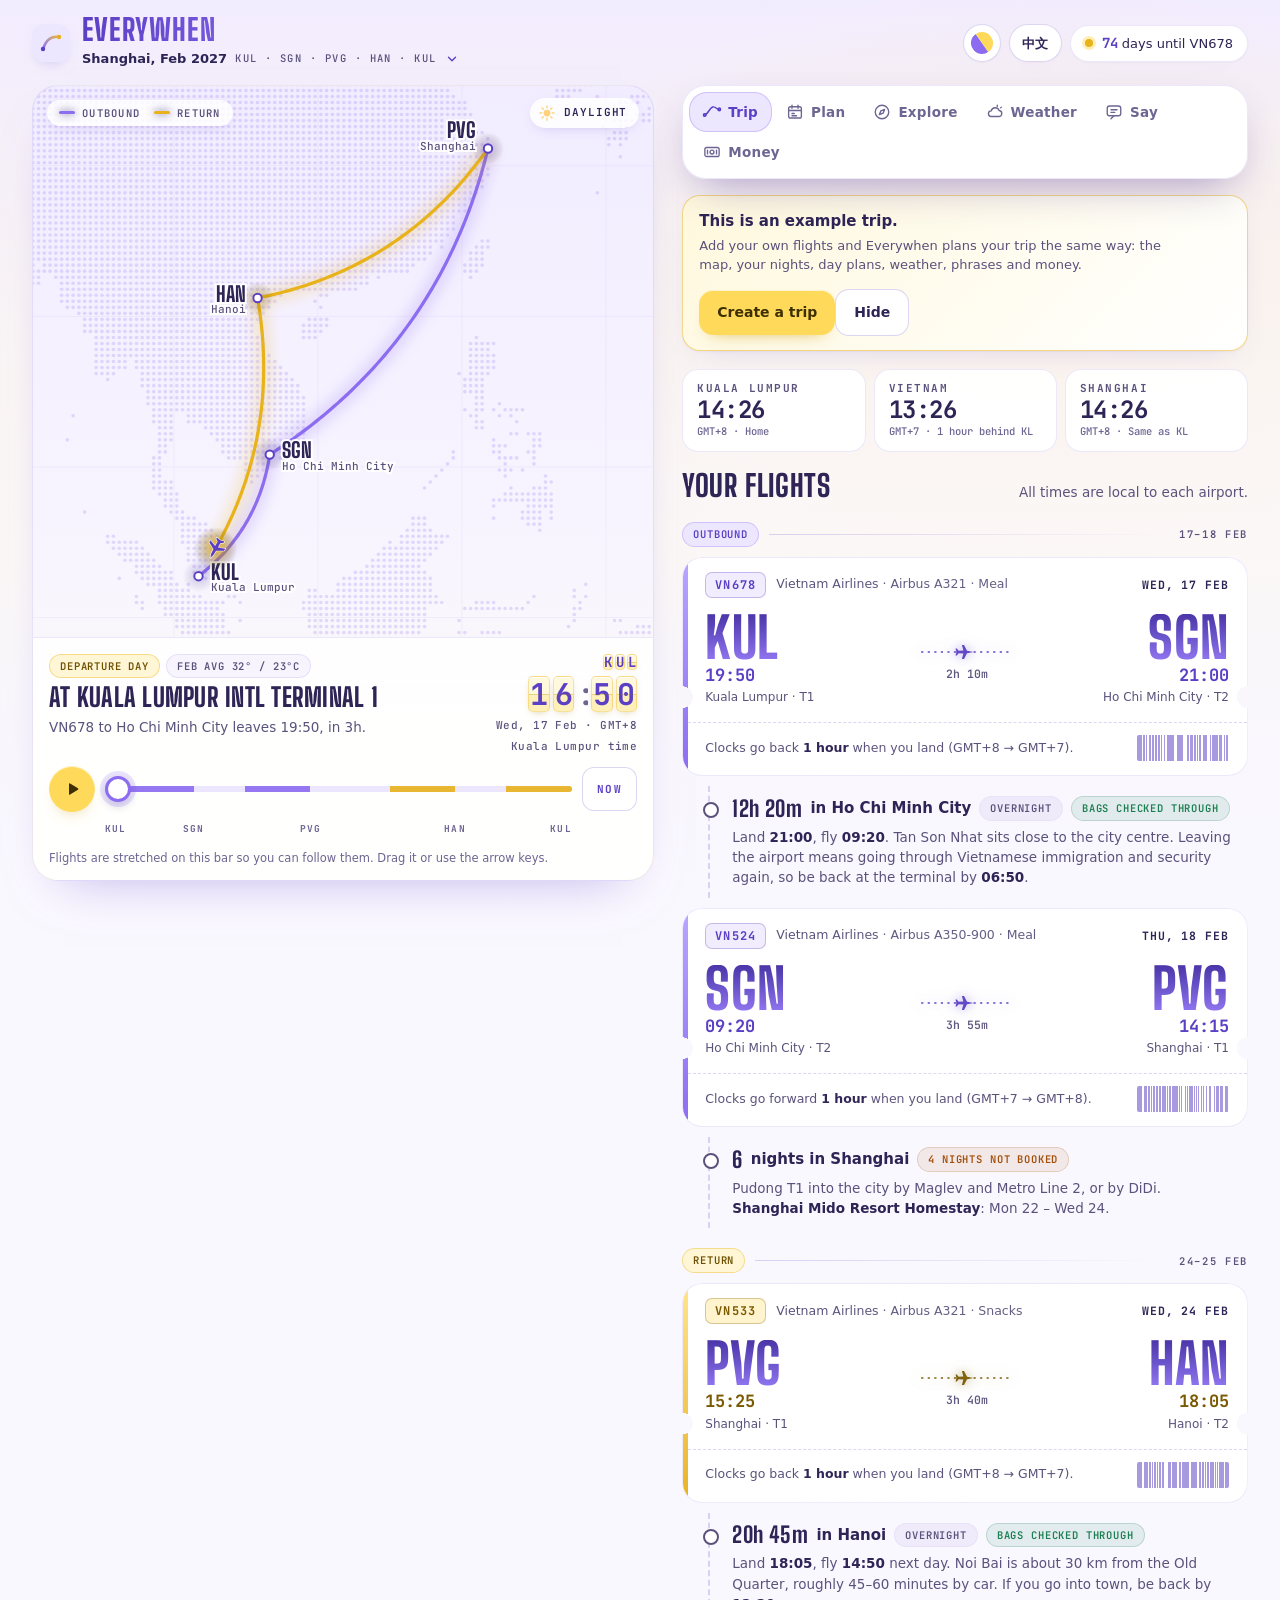
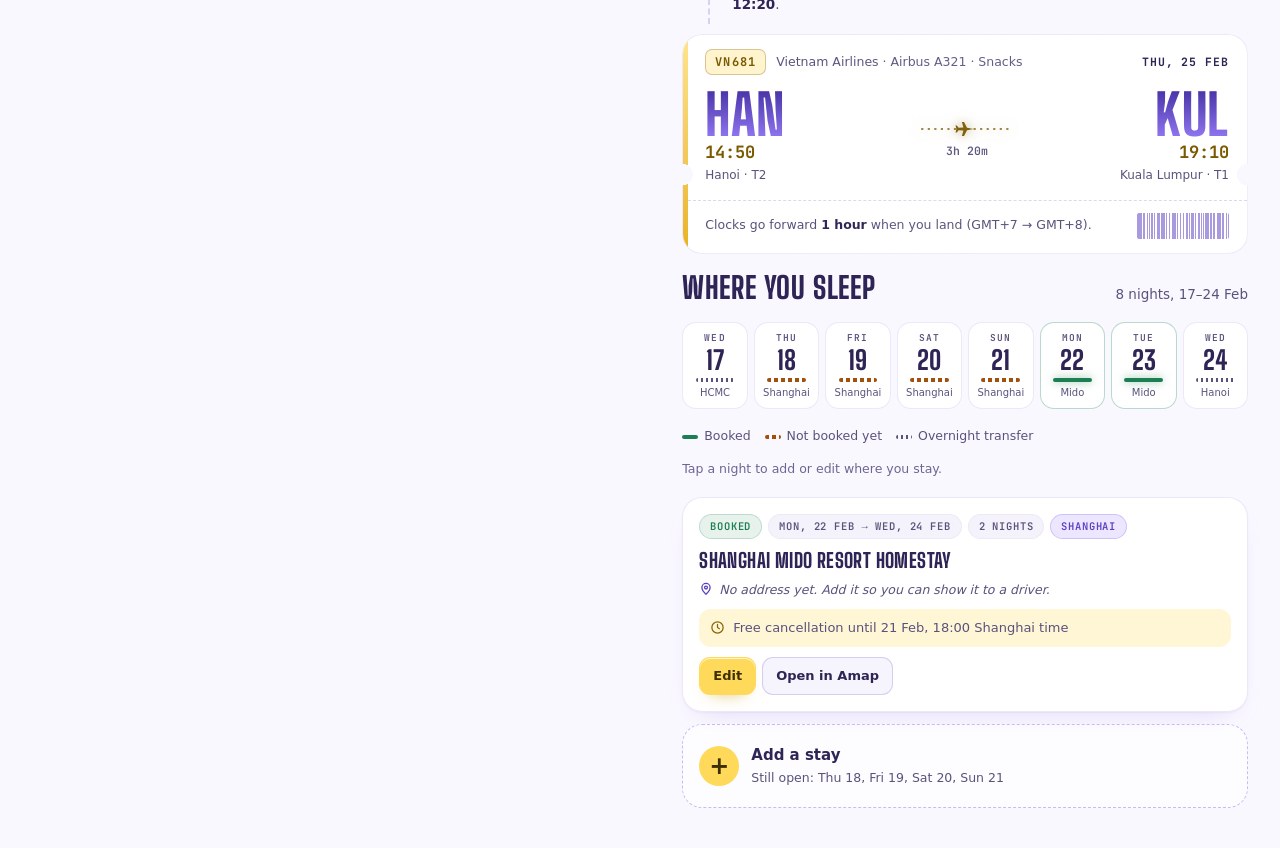
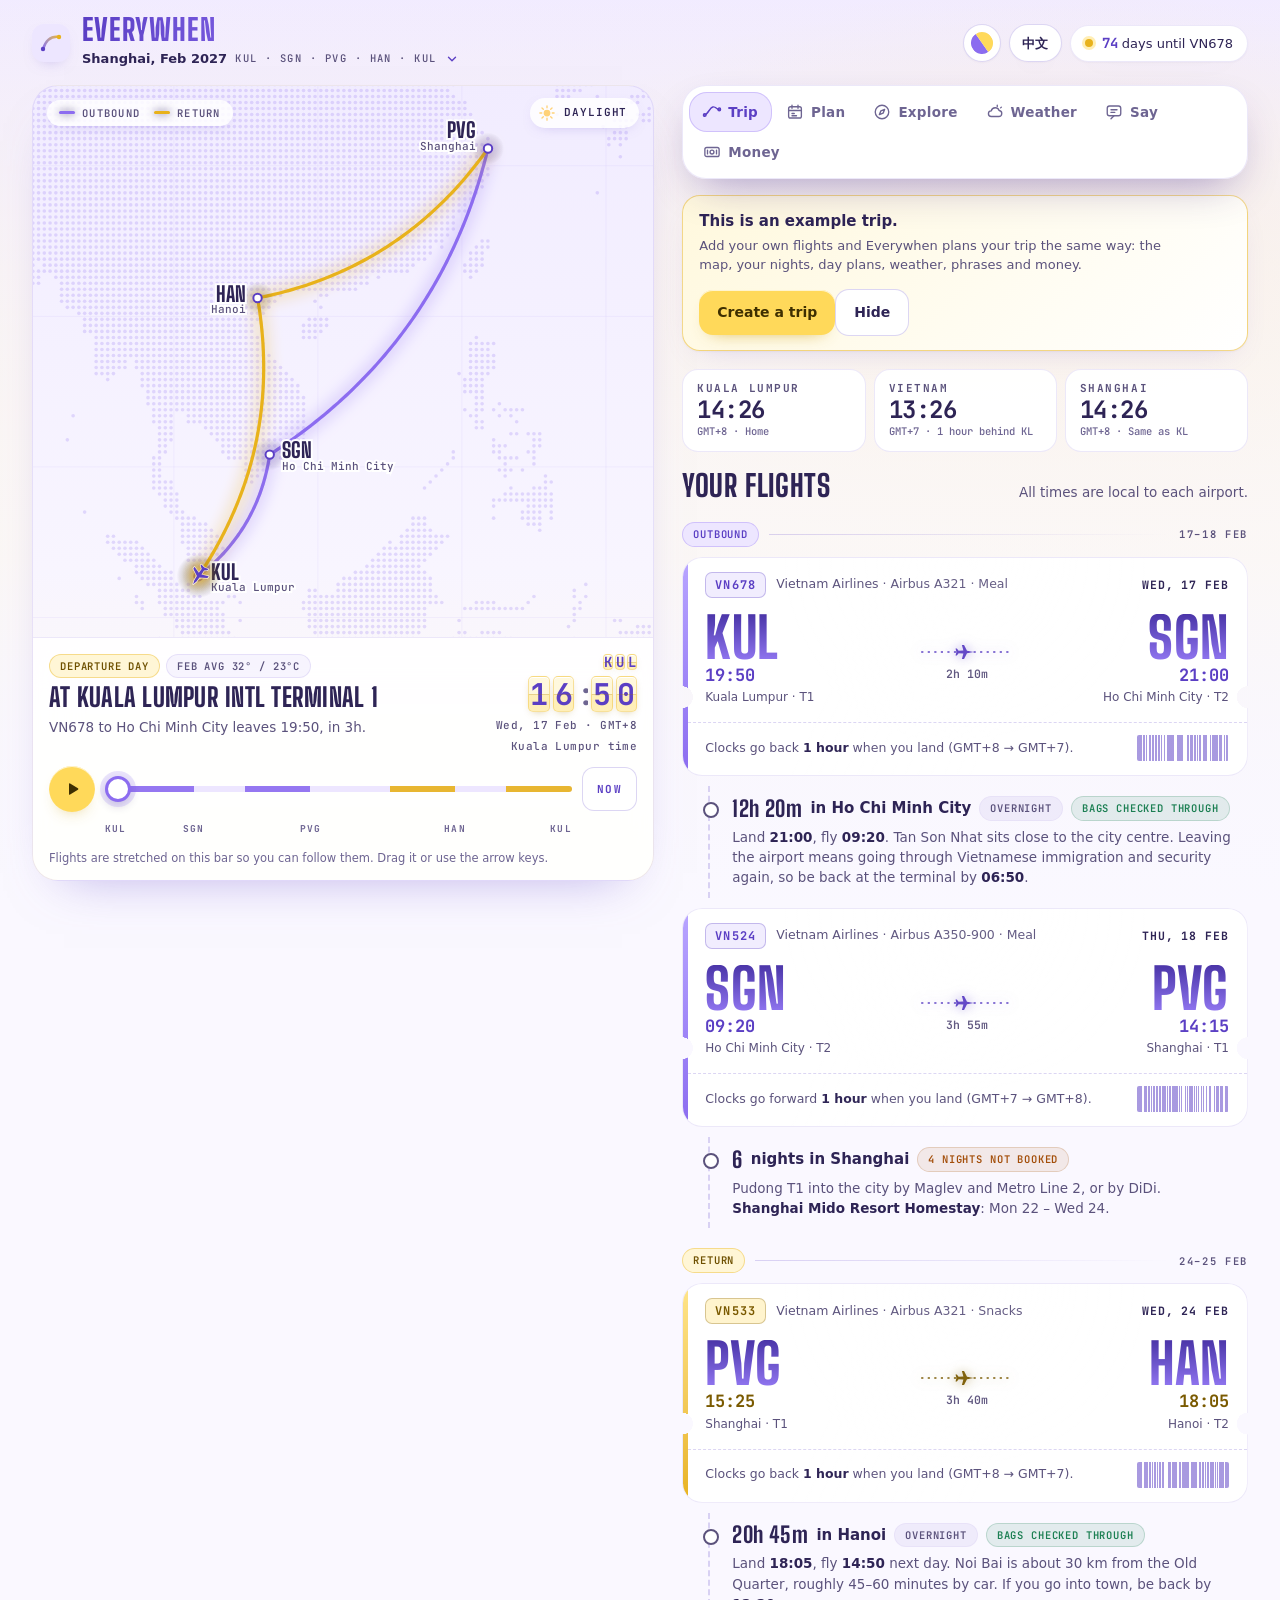
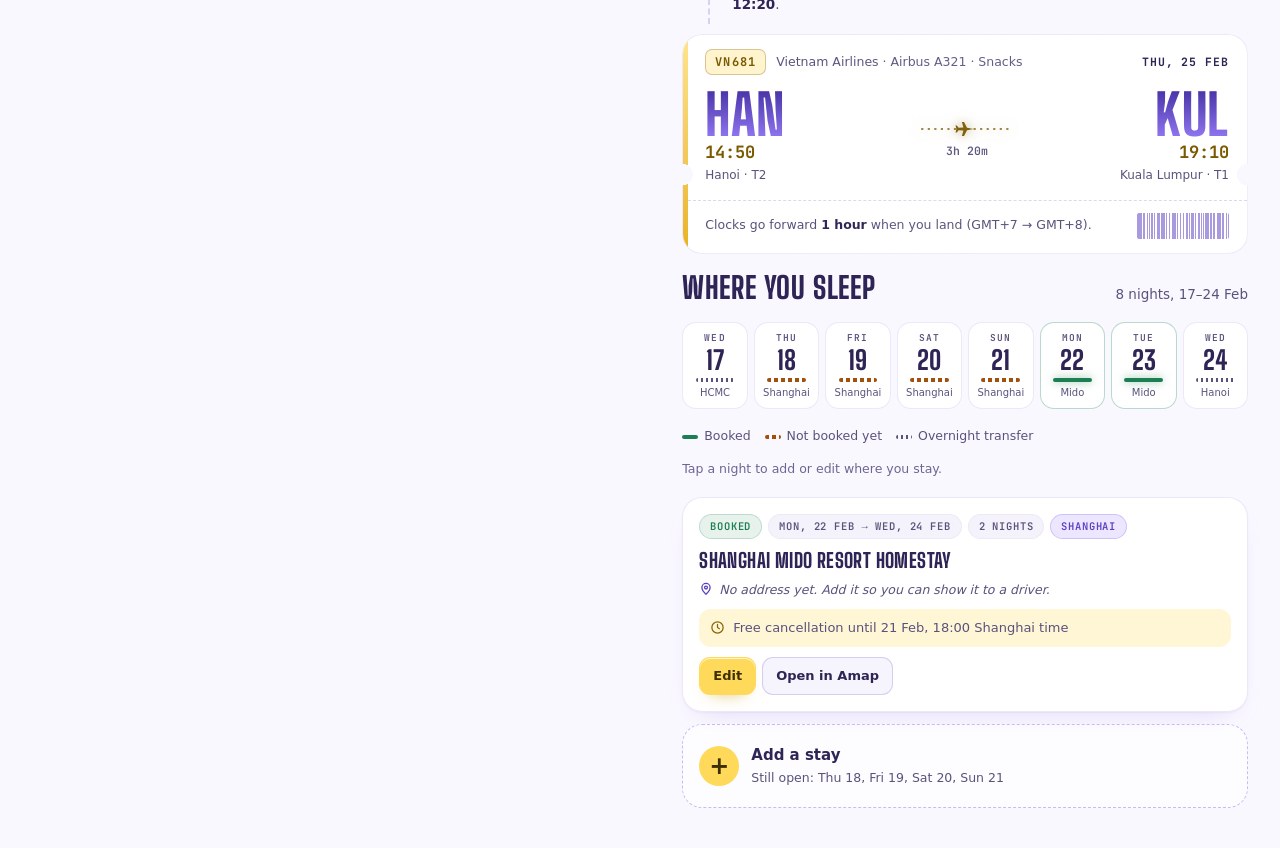
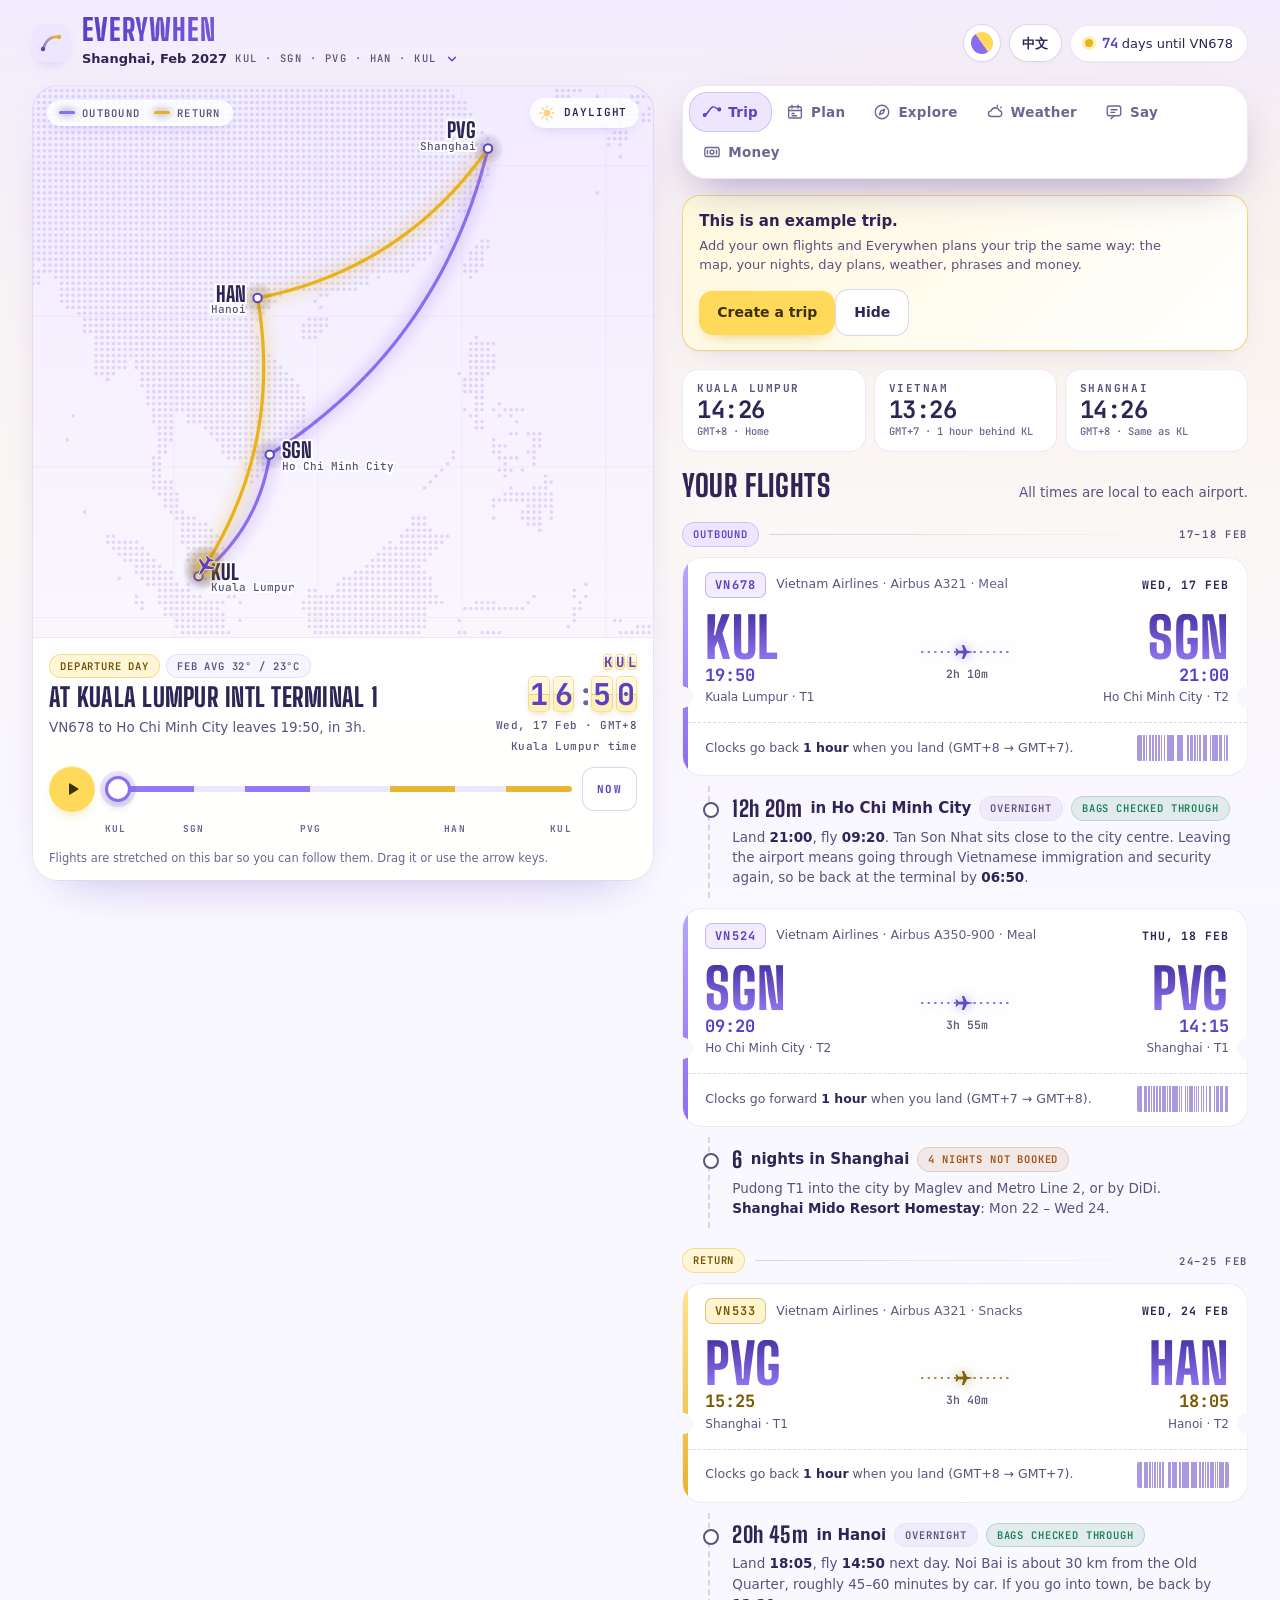
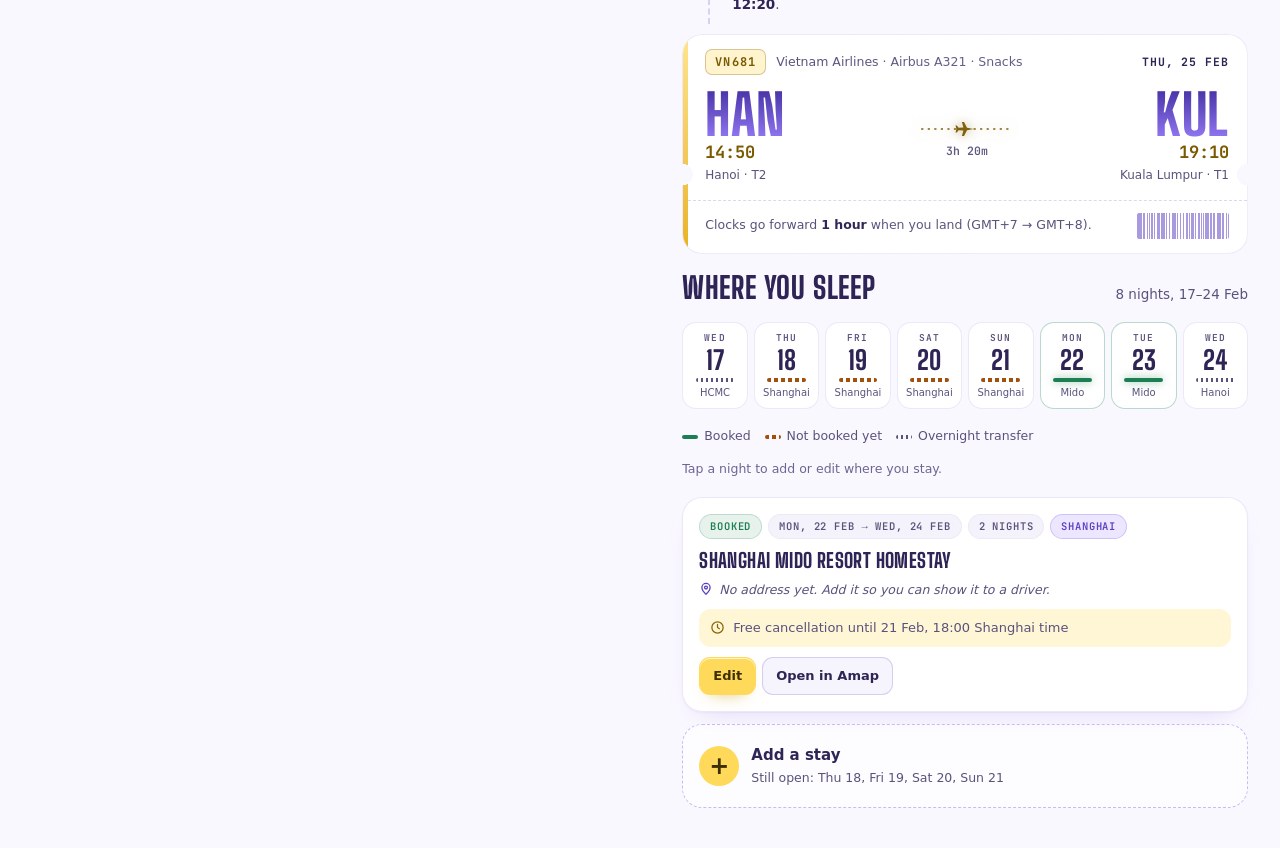
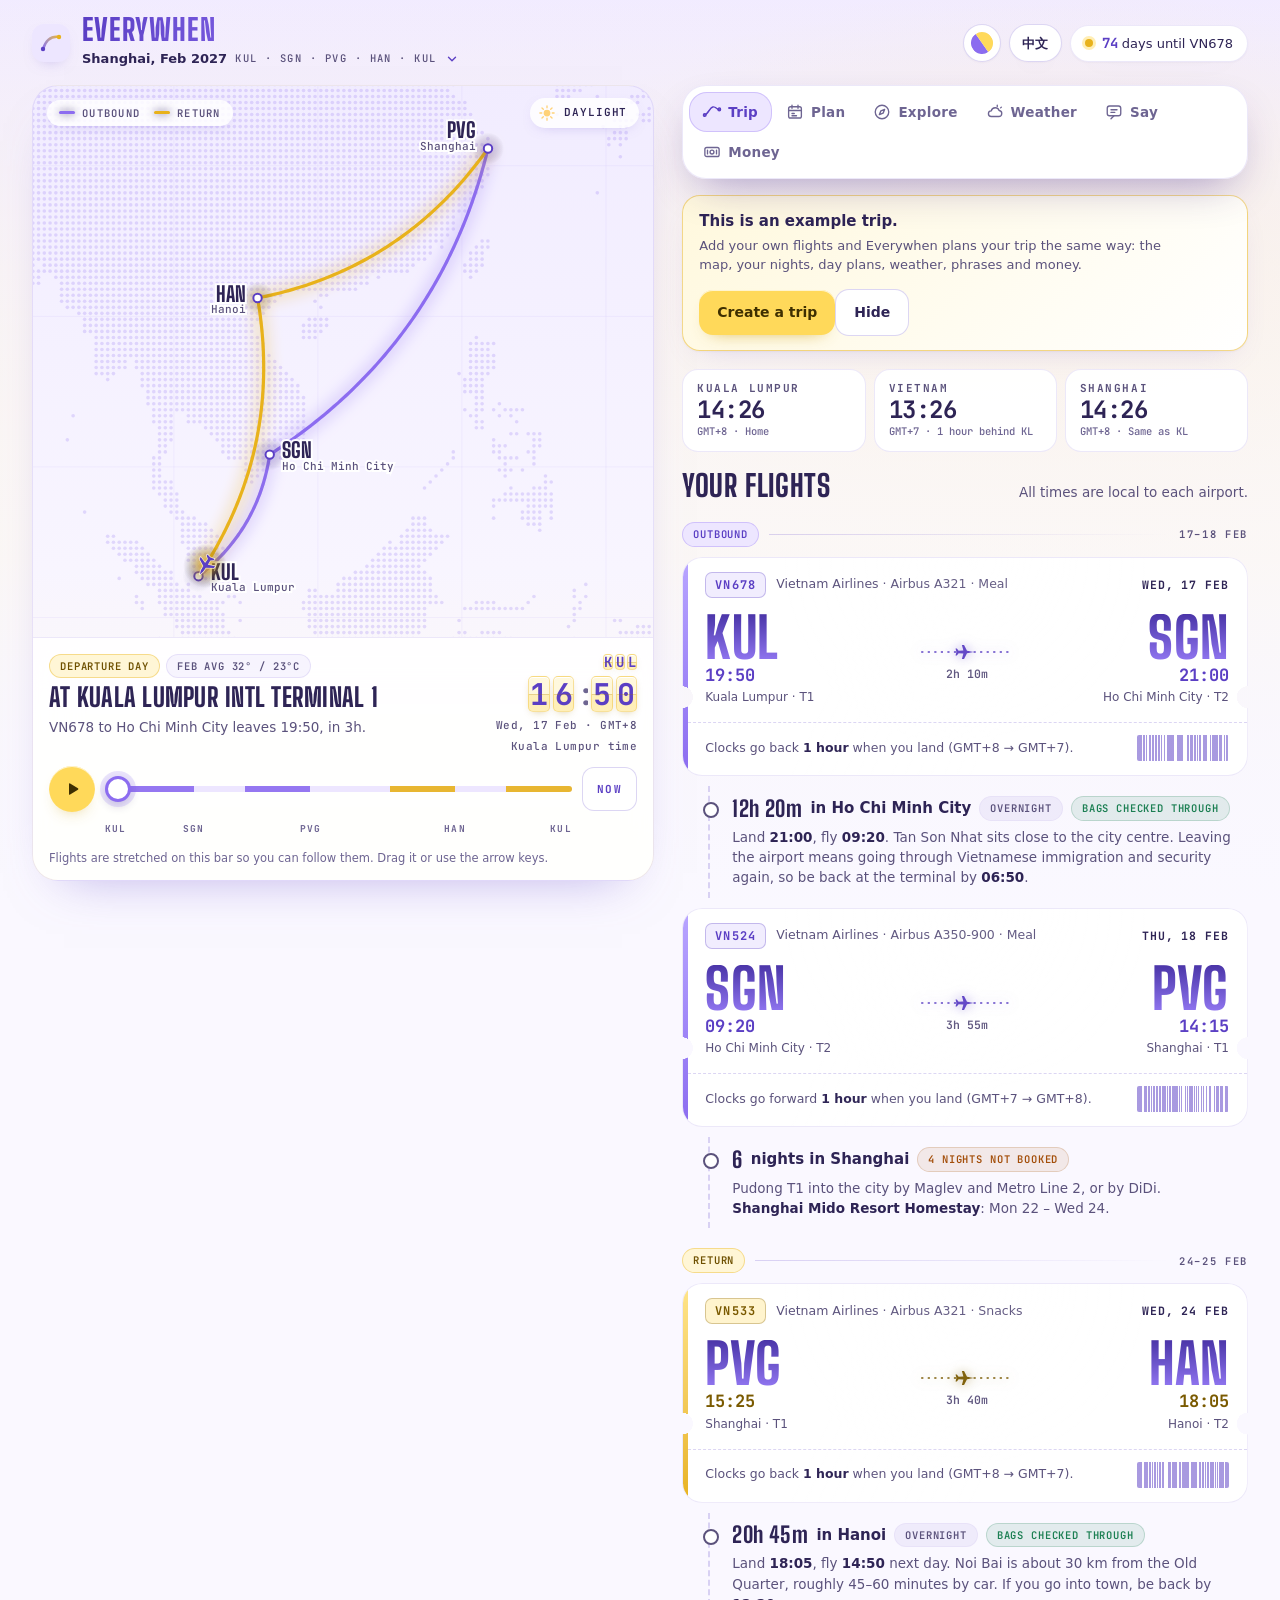
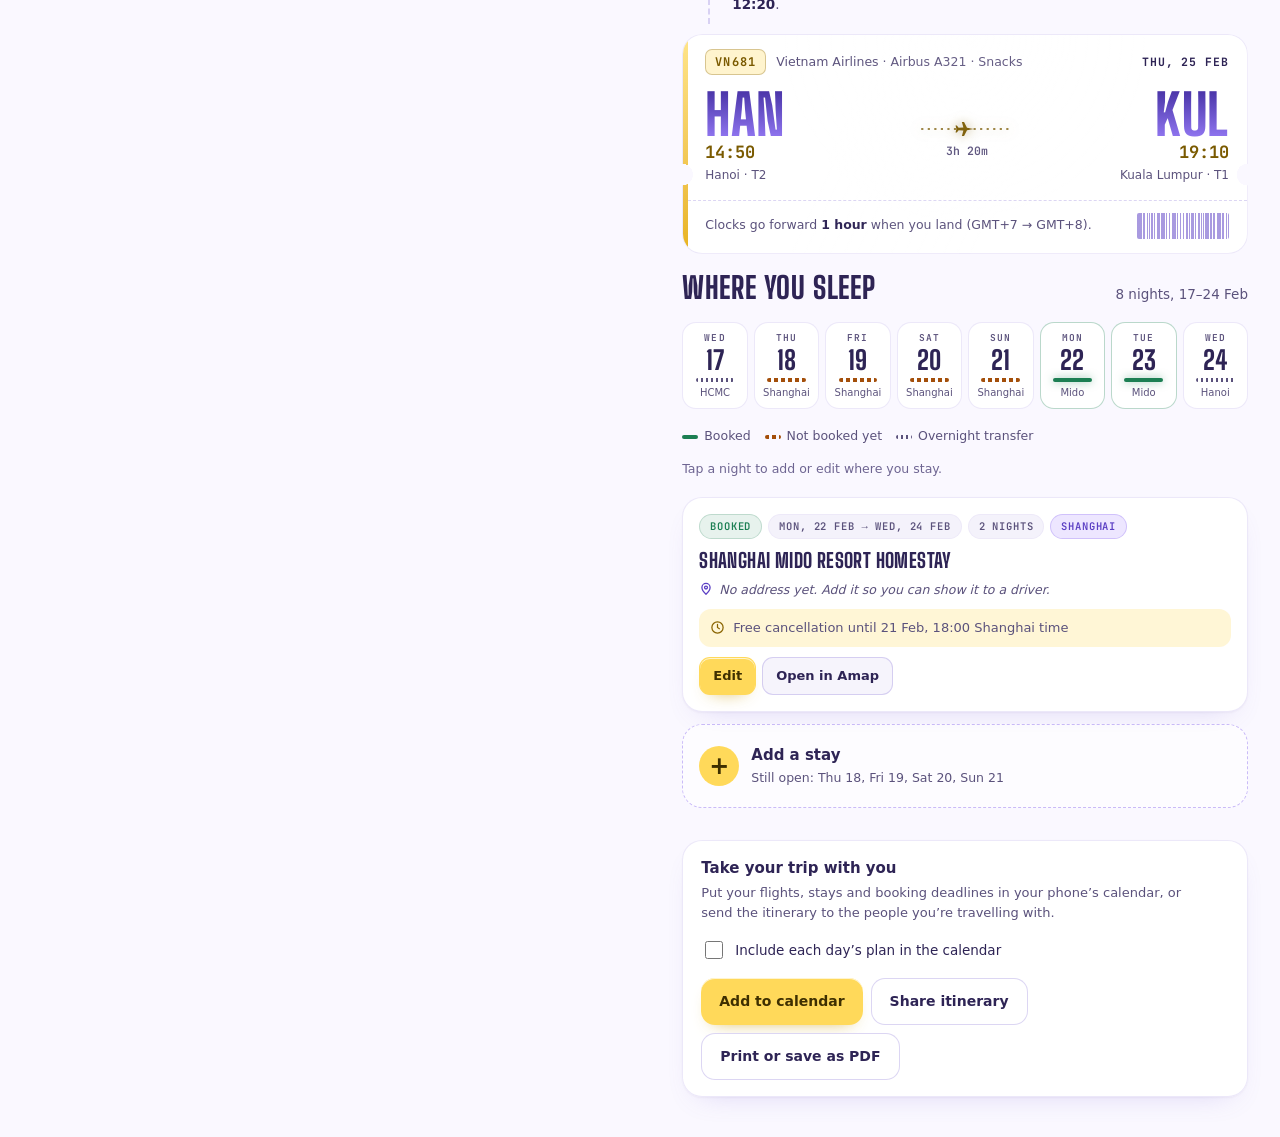
